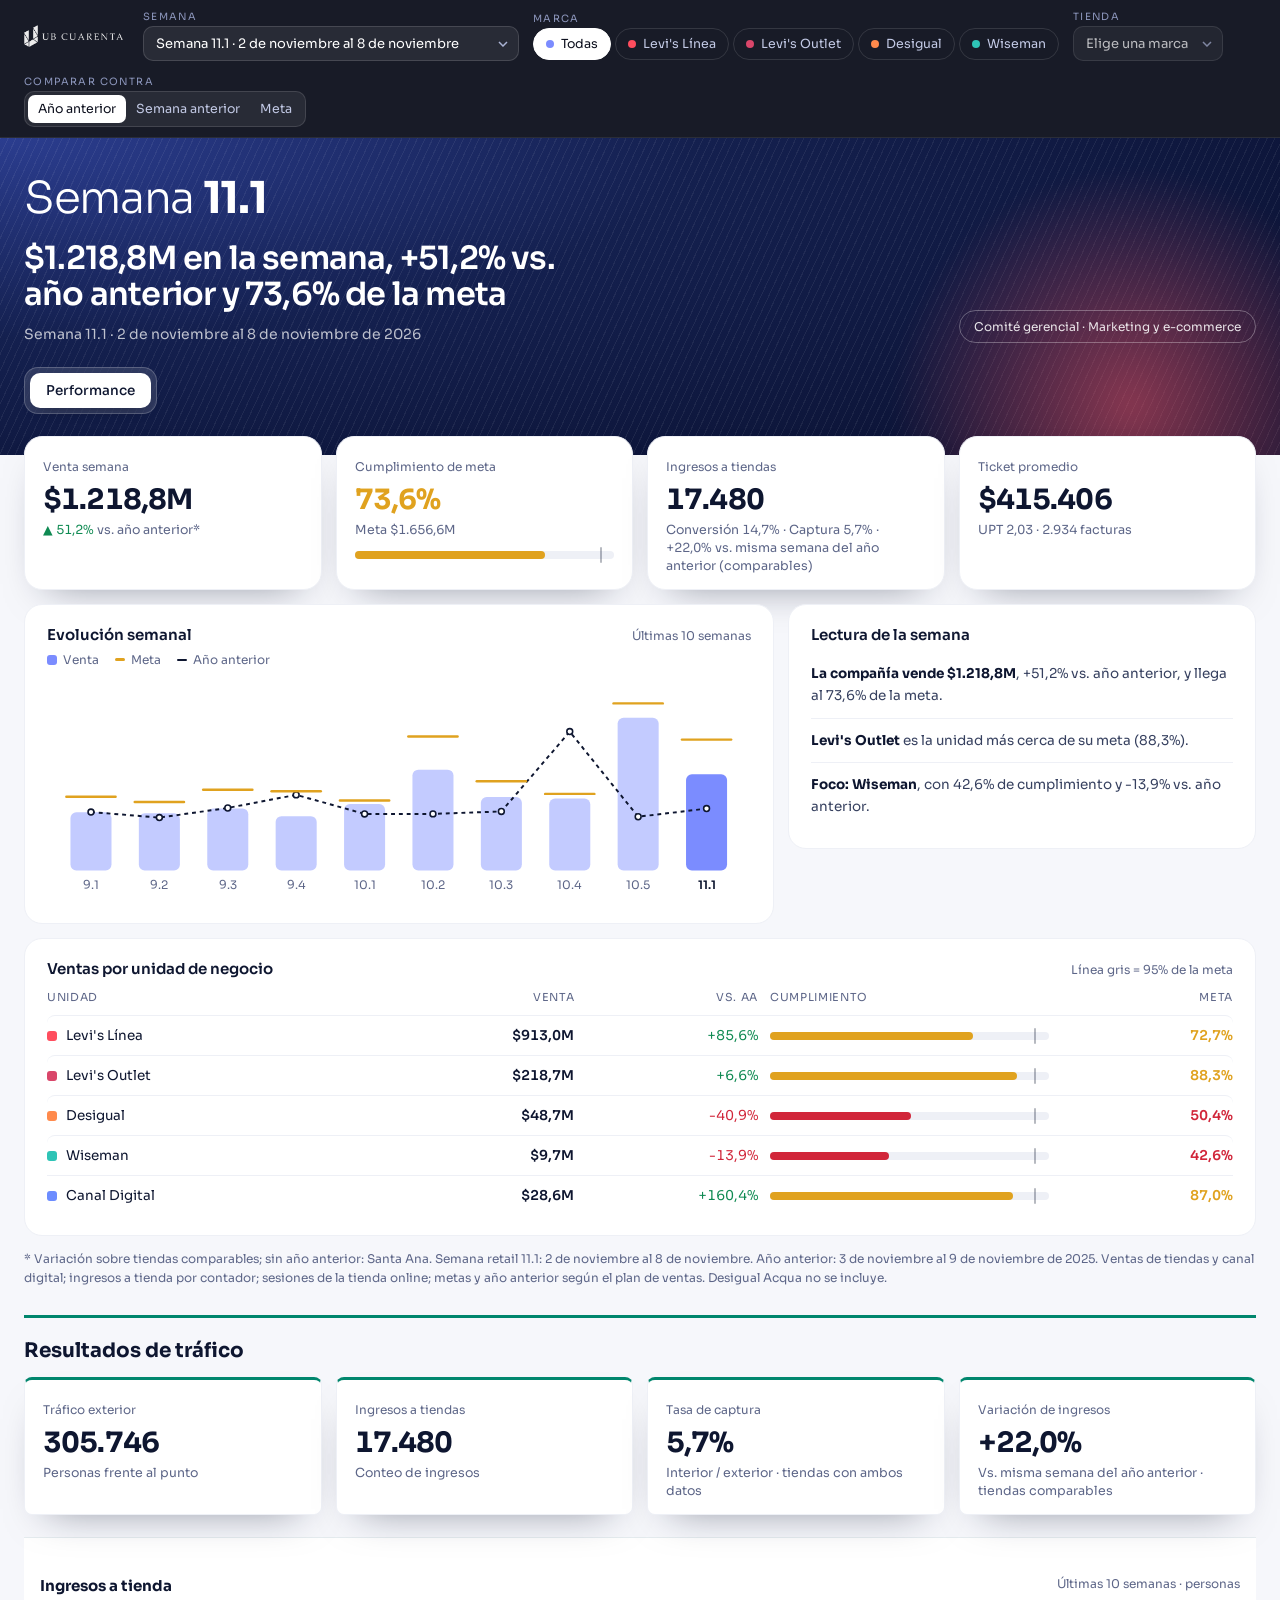
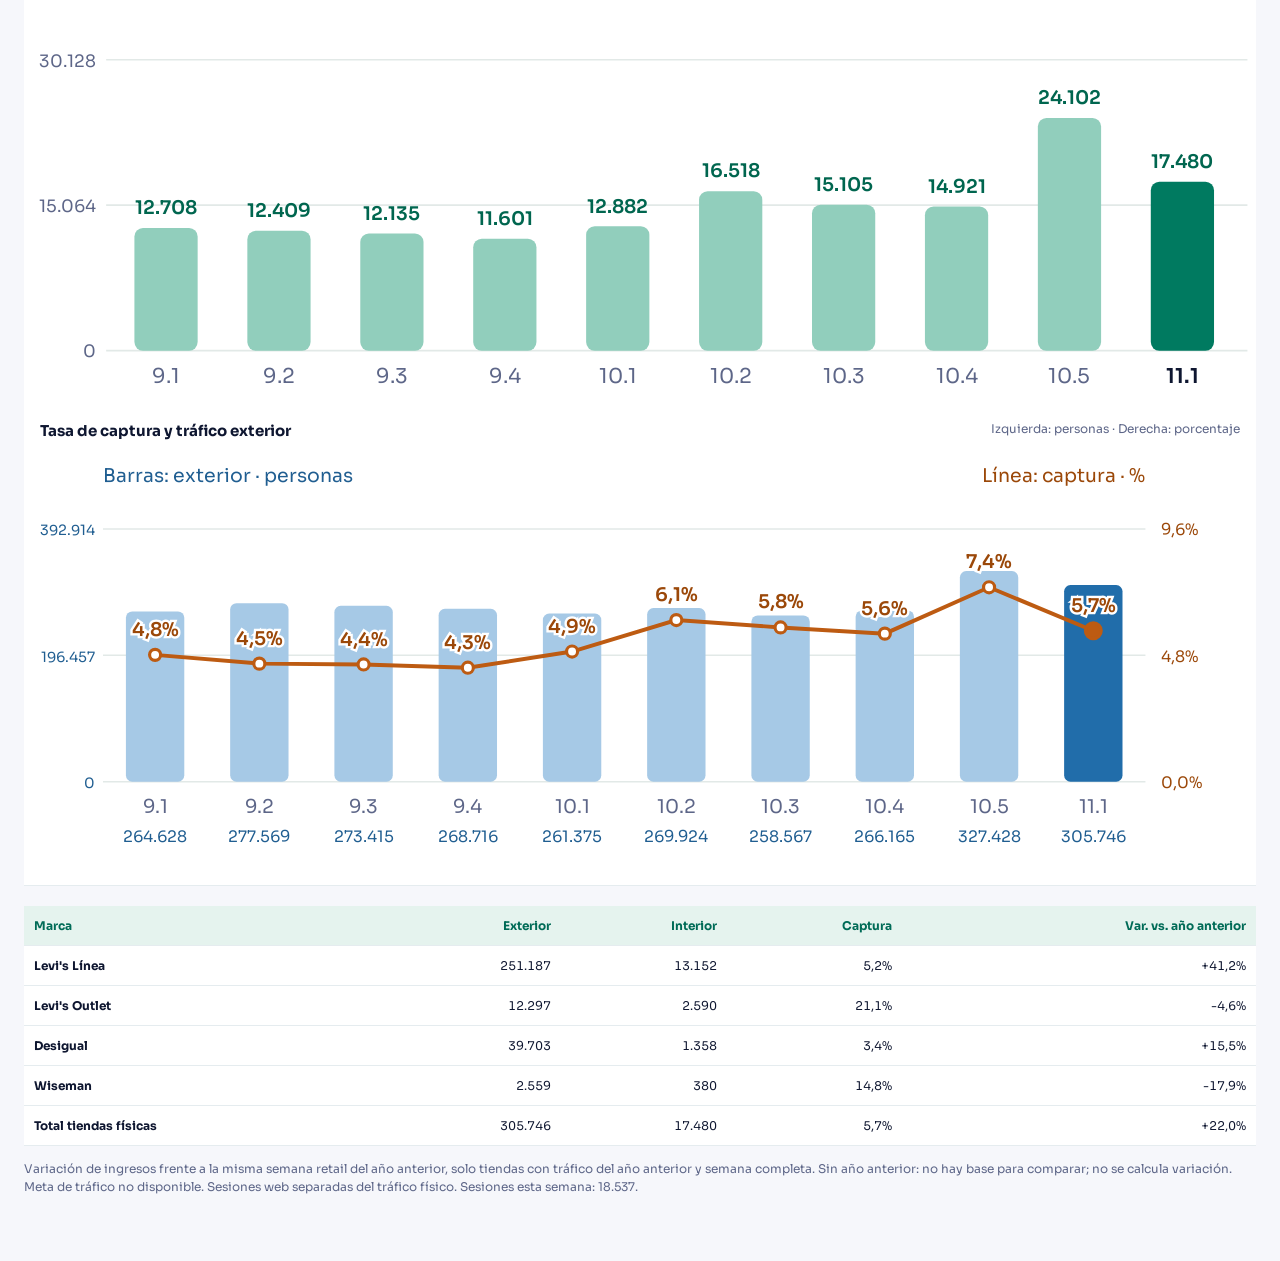
==== index.html @ c3fccd10 "Borrador 11.1: evidencias nuevas de Asana (Bonos en la misma compra, vitrinas, cenefas) y CRM Wisema" ====
<!doctype html>
<html lang="es">
<head>
<meta charset="utf-8">
<meta name="viewport" content="width=device-width, initial-scale=1">
<title>Informe Semanal (borrador)</title>
<link rel="preconnect" href="https://fonts.googleapis.com">
<link href="https://fonts.googleapis.com/css2?family=Sora:wght@300;400;500;600;700&display=swap" rel="stylesheet">
<style>
*{box-sizing:border-box;margin:0;padding:0}
:root{--ink:#0e1630;--muted:#5d6688;--line:#eef0f6;--bg:#f6f7fb;--card:#fff;--up:#0f8a52;--dn:#d1263a;
  --h1:#0b1233;--h2:#14204f;--h3:#2b3d8f;--acc:#ff5a6a;--c:#7b8cff}
body{font-family:Sora,system-ui,sans-serif;background:var(--bg);color:var(--ink);min-height:100vh}
.num{font-variant-numeric:tabular-nums}
.crm-execution{margin-top:24px;padding:18px 0;border-top:3px solid #2979d4;min-width:0}
.crm-execution h3{font-size:16px;display:flex;justify-content:space-between;gap:10px;flex-wrap:wrap}
.crm-execution h3 span,.crm-execution th small{font-size:11px;color:var(--muted);font-weight:400}
.crm-execution .traffic-table{min-width:920px}
.crm-execution th:first-child{min-width:220px;max-width:340px}
.crm-execution th small,.crm-name{display:block;white-space:normal;overflow-wrap:anywhere;margin-top:5px}
.crm-channel{font-size:11px;font-weight:600;display:inline-block;border-radius:4px;padding:3px 7px}
.crm-channel.email{background:#e7effb;color:#2159a1}.crm-channel.sms{background:#f9e8ed;color:#9b2855}.crm-channel.wa{background:#e0f3e9;color:#176d49}
.traffic-results{margin-top:28px;padding-top:20px;border-top:3px solid #00866d;min-width:0}
.traffic-results h2{font-size:20px;margin-bottom:14px}
.traffic-evolution{margin-top:22px;background:#fff;padding:16px 0;border-block:1px solid #e5ecef}
.traffic-evolution h3{display:flex;justify-content:space-between;gap:10px;flex-wrap:wrap;padding:0 16px}
.traffic-evolution h3 span{font-size:12px;font-weight:400;color:var(--muted)}
.traffic-chart-scroll{overflow-x:auto}
.traffic-chart-scroll svg{display:block;min-width:620px}
.traffic-chart-scroll h3{min-width:620px}
.traffic-results h3{font-size:15px;margin:22px 0 10px}
.traffic-results .k{border-radius:8px;border-top:3px solid #00866d}
.traffic-week{display:grid;grid-template-columns:110px minmax(0,1fr) 150px;gap:12px;align-items:center;font-size:12px;margin:14px 0}
.traffic-week>span{text-align:right}
.traffic-track{height:10px;background:#e5ecef;margin:4px 0}
.traffic-track i{display:block;height:100%}
.traffic-scroll{overflow-x:auto;margin-top:20px}
.traffic-table{width:100%;border-collapse:collapse;font-size:12px;background:white}
.traffic-table th,.traffic-table td{padding:12px 10px;text-align:right;border-bottom:1px solid #e5ecef}
.traffic-table th:first-child{text-align:left}
.traffic-table thead{color:#006b57;background:#e5f3ee}
@media(max-width:600px){.traffic-week{grid-template-columns:85px minmax(0,1fr);gap:8px}.traffic-week>span{grid-column:2}.traffic-table{min-width:530px}.traffic-results .k .v{font-size:23px}}
button,select{font:inherit;color:inherit}
button{cursor:pointer;border:0;background:none}

/* ---------- filtros ---------- */
.filters{position:sticky;top:0;z-index:30;background:rgba(10,13,26,.94);backdrop-filter:blur(14px);border-bottom:1px solid rgba(255,255,255,.08);color:#dfe4f5}
.filters .in{max-width:1280px;margin:0 auto;padding:10px 24px;display:flex;align-items:center;gap:14px;flex-wrap:wrap}
.filters .logo{height:22px;margin-right:6px}
.f{display:flex;flex-direction:column;gap:3px}
.f label{font-size:10px;letter-spacing:.14em;text-transform:uppercase;color:#8d97bd}
.sel{appearance:none;background:rgba(255,255,255,.07) url("data:image/svg+xml,%3Csvg xmlns='http://www.w3.org/2000/svg' width='10' height='6'%3E%3Cpath d='M1 1l4 4 4-4' stroke='%23aab3d4' fill='none' stroke-width='1.5'/%3E%3C/svg%3E") no-repeat right 10px center;border:1px solid rgba(255,255,255,.14);border-radius:10px;padding:8px 30px 8px 12px;font-size:13px;color:#fff;min-width:150px}
.sel option{color:#0e1630}
.chips{display:flex;gap:4px;flex-wrap:wrap}
.chips button{white-space:nowrap;flex:none;font-size:12.5px;padding:7px 12px;border-radius:999px;color:#c3cae6;border:1px solid rgba(255,255,255,.12);display:flex;gap:7px;align-items:center;transition:background .2s}
.chips button i{width:8px;height:8px;border-radius:50%;background:var(--bc)}
.chips button:hover{background:rgba(255,255,255,.07)}
.chips button.on{background:#fff;color:#0b0e1c;border-color:#fff}
.seg2{display:flex;background:rgba(255,255,255,.07);border:1px solid rgba(255,255,255,.12);border-radius:10px;padding:3px}
.seg2 button{font-size:12.5px;padding:6px 10px;border-radius:7px;color:#c3cae6;white-space:nowrap}
.seg2 button.on{background:#fff;color:#0b0e1c}
.spacer{flex:1}

/* ---------- portada ---------- */
.hero{position:relative;overflow:hidden;color:#fff;padding:38px 0 112px;background:radial-gradient(120% 140% at 0% 0%,var(--h3) 0%,var(--h2) 45%,var(--h1) 100%);transition:background .5s}
.hero::before{content:"";position:absolute;inset:0;opacity:.16;background-image:repeating-linear-gradient(115deg,rgba(255,255,255,.4) 0 1px,transparent 1px 7px)}
.hero::after{content:"";position:absolute;right:-120px;bottom:-220px;width:540px;height:540px;border-radius:50%;background:radial-gradient(circle,var(--acc),transparent 62%);opacity:.5;filter:blur(8px)}
.hero .in{position:relative;z-index:1;max-width:1280px;margin:0 auto;padding:0 24px;display:flex;justify-content:space-between;align-items:flex-end;gap:24px;flex-wrap:wrap}
.blogo{height:44px;display:block;margin-bottom:20px}
.bname{font-size:44px;font-weight:300;letter-spacing:-.03em;line-height:1;margin-bottom:20px}.bname b{font-weight:700}
.btag{letter-spacing:.3em;text-transform:uppercase;font-size:12px;opacity:.8;margin:-10px 0 18px}
.hero h1{font-size:32px;font-weight:600;letter-spacing:-.025em;line-height:1.14;max-width:760px;text-wrap:balance}
.hero .sub{color:rgba(255,255,255,.72);margin-top:12px;font-size:14px}
.stamp{font-size:12px;border:1px solid rgba(255,255,255,.3);padding:8px 14px;border-radius:999px;color:rgba(255,255,255,.88);white-space:nowrap}
.tabs{position:relative;z-index:3;max-width:1280px;margin:-88px auto 0;padding:0 24px}
.tabs .seg{display:inline-flex;gap:4px;padding:5px;border-radius:14px;background:rgba(255,255,255,.12);border:1px solid rgba(255,255,255,.2);backdrop-filter:blur(10px)}
.tabs button{color:rgba(255,255,255,.85);font-size:13.5px;font-weight:500;padding:9px 16px;border-radius:10px;transition:background .2s}
.tabs button:hover{background:rgba(255,255,255,.12)}
.tabs button.on{background:#fff;color:var(--ink);box-shadow:0 6px 16px -8px rgba(0,0,0,.4)}

main{position:relative;z-index:2;max-width:1280px;margin:22px auto 0;padding:0 24px 64px}
.kpis{display:grid;grid-template-columns:repeat(4,1fr);gap:14px}
.k{background:var(--card);border-radius:18px;padding:18px 18px 14px;box-shadow:0 18px 40px -24px rgba(14,22,48,.5);border:1px solid var(--line);transition:transform .25s,box-shadow .25s}
.k:hover{transform:translateY(-3px);box-shadow:0 26px 46px -24px rgba(14,22,48,.55)}
.k small{font-size:12px;color:var(--muted)}
.k .v{font-size:28px;font-weight:700;letter-spacing:-.03em;margin:6px 0 4px}
.k .s{font-size:12.5px;color:var(--muted);line-height:1.45}
.up{color:var(--up)}.dn{color:var(--dn)}
.grid{display:grid;grid-template-columns:1.6fr 1fr;gap:14px;margin-top:14px;align-items:start}
.grid.one{grid-template-columns:1fr}
.panel{background:var(--card);border-radius:18px;padding:20px 22px;border:1px solid var(--line)}
.panel h3{font-size:15px;font-weight:600;display:flex;justify-content:space-between;align-items:baseline;gap:10px;margin-bottom:8px}
.panel h3 span{font-size:12px;color:var(--muted);font-weight:400}
.row{display:grid;grid-template-columns:1.4fr 1fr .8fr 1.3fr .8fr;gap:12px;align-items:center;padding:11px 0;border-top:1px solid var(--line);font-size:13.5px}
.row.h{border-top:0;font-size:11px;color:var(--muted);text-transform:uppercase;letter-spacing:.06em;padding-top:4px}
.row.click{cursor:pointer;border-radius:8px;transition:background .15s}.row.click:hover{background:#f6f7fc}
.r{text-align:right}
.badge{white-space:nowrap;font-size:10.5px;font-weight:600;padding:2px 7px;border-radius:999px;background:#eef1ff;color:#3540a8;margin-left:6px}
.dot{display:inline-block;width:10px;height:10px;border-radius:3px;margin-right:9px;vertical-align:-1px}
.bar{height:8px;border-radius:99px;background:var(--line);position:relative}
.bar i{position:absolute;inset:0 auto 0 0;border-radius:99px;transition:width .8s cubic-bezier(.2,.8,.2,1)}
.bar::after{content:"";position:absolute;top:-4px;bottom:-4px;left:calc(95% - 1px);width:2px;background:var(--ink);opacity:.3;border-radius:2px}
.read p{font-size:13.5px;line-height:1.6;color:#36405f;padding:11px 0;border-top:1px solid var(--line)}
.read p:first-of-type{border-top:0}.read b{color:var(--ink)}
.legend{display:flex;gap:16px;font-size:12px;color:var(--muted);margin:2px 0 6px;flex-wrap:wrap}
.legend i{display:inline-block;width:10px;height:10px;border-radius:3px;margin-right:6px;vertical-align:-1px}
.empty{display:flex;gap:14px;align-items:center;background:var(--card);border:1px dashed #d6dbea;border-radius:18px;padding:22px;color:var(--muted);font-size:14px;line-height:1.5}
.empty b{color:var(--ink);display:block;margin-bottom:2px}
.pills{display:flex;flex-wrap:wrap;gap:8px;margin-top:6px}
.pill{font-size:12.5px;padding:7px 12px;border-radius:999px;background:#f1f3fa;font-weight:500}
.note{font-size:12px;color:var(--muted);margin-top:14px;line-height:1.55}
.sgrid{display:grid;grid-template-columns:repeat(auto-fill,minmax(360px,1fr));gap:14px;margin-top:14px;align-items:start}
.task{display:flex;justify-content:space-between;gap:12px;padding:10px 0;border-top:1px solid var(--line);font-size:13.5px;color:var(--ink);text-decoration:none}
details.td>.task{border-top:0}
.task:first-of-type{border-top:0}
details.td{border-top:1px solid var(--line)}details.td:first-of-type{border-top:0}
details.td>summary{list-style:none;cursor:pointer;border-top:0}details.td>summary::-webkit-details-marker{display:none}
details.td>summary .tn::after{content:"";display:inline-block;width:7px;height:7px;border-right:2px solid var(--muted);border-bottom:2px solid var(--muted);transform:rotate(45deg);margin:0 0 3px 9px;transition:transform .2s}
details.td[open]>summary .tn::after{transform:rotate(-135deg);margin-bottom:-1px}
details.td>summary:hover .tn{color:#3540a8}
details.td .gal{padding:2px 0 14px;grid-template-columns:repeat(auto-fill,minmax(96px,1fr));gap:8px}
details.td .ph img{aspect-ratio:1/1}details.td .ph span{font-size:11.5px;padding:6px 8px}details.td .ph.big img{aspect-ratio:auto}
details.td .ph{scroll-margin-top:150px}
.ph span:empty{display:none}
.badge.falta{background:#fdecee;color:#b4232f}
.cmp+.cmp{margin-top:4px;padding-top:10px;border-top:1px dashed var(--line)}
.cmph{display:flex;flex-wrap:wrap;gap:6px 8px;align-items:baseline;font-size:13px;margin:2px 0 8px}.cmph span{font-size:10.5px;text-transform:uppercase;letter-spacing:.06em;color:var(--muted)}.cmph small{color:var(--muted);font-size:12px}
.nofoto{font-size:12.5px;line-height:1.45;color:#8f1d27;background:#fdf4f5;border:1px dashed #efb8bf;border-radius:10px;padding:10px 12px;margin-bottom:12px}
.pend{margin-top:14px;border:1px solid #f6d3d7;background:linear-gradient(180deg,#fff7f8,#fff 60%)}
.pend .pl{display:grid;grid-template-columns:repeat(auto-fill,minmax(260px,1fr));gap:8px}
.pr{border:1px solid #f3dde0;background:#fff;border-radius:10px;padding:9px 11px;font-size:13px;line-height:1.35}.pr em{display:block;font-style:normal;color:#b4232f;font-weight:600;font-size:12.5px;margin-top:2px}.pr small{display:block;color:var(--muted);font-size:11.5px;margin-top:3px}
.ph{position:relative}.ph.vid::after{content:"Video";position:absolute;top:7px;left:7px;font-size:10.5px;font-weight:600;padding:3px 8px 3px 20px;border-radius:999px;background:rgba(10,12,22,.72);color:#fff;letter-spacing:.02em;background-image:linear-gradient(transparent,transparent);}
.ph.vid::before{content:"";position:absolute;top:12px;left:14px;z-index:1;border-left:7px solid #fff;border-top:4.5px solid transparent;border-bottom:4.5px solid transparent}
.ph.big{grid-column:1/-1;cursor:zoom-out}.ph.big img{aspect-ratio:auto;max-height:80vh;object-fit:contain;background:#11131c}
.tn{flex:1;line-height:1.4}.tm{font-size:12px;color:var(--muted);white-space:nowrap;text-align:right}
.ok{color:var(--up);font-weight:600}.open{color:#b7791f;font-weight:600}
.acts{display:grid;grid-template-columns:repeat(auto-fill,minmax(260px,1fr));gap:12px}
.act{background:#f7f8fc;border-radius:14px;padding:14px}.act b{font-size:14px}.act small{display:block;color:var(--muted);font-size:12px;margin:4px 0 6px}.act p{font-size:13px;color:#36405f;line-height:1.5}
.gal{display:grid;grid-template-columns:repeat(auto-fill,minmax(180px,1fr));gap:10px}
.ph{display:block;border-radius:12px;overflow:hidden;background:#eef0f6;text-decoration:none;color:var(--ink)}
.ph img{width:100%;aspect-ratio:4/5;object-fit:cover;display:block;background:#e6e9f2}
.ph span{display:block;font-size:12px;padding:8px 10px;line-height:1.35}
.ph.noimg img{display:none}.ph.noimg::before{content:"Foto no disponible";display:flex;align-items:center;justify-content:center;aspect-ratio:4/5;color:var(--muted);font-size:12.5px}
.rfm{display:grid;grid-template-columns:150px 1fr 70px 52px;gap:10px;align-items:center;padding:7px 0;font-size:13px}
.rfm span{white-space:nowrap;overflow:hidden;text-overflow:ellipsis}.rfm b{text-align:right}.rfm small{text-align:right;font-size:11.5px;color:var(--muted)}
.bar2{height:8px;background:var(--line);border-radius:99px;overflow:hidden}.bar2 i{display:block;height:100%;background:#7b8cff;border-radius:99px}
.sends{display:grid;grid-template-columns:repeat(auto-fill,minmax(300px,1fr));gap:12px}
.send{background:#f7f8fc;border-radius:14px;padding:14px;font-size:13px}.send b{display:block;font-size:14px;margin:8px 0 2px}.send>small{color:var(--muted)}
.mets{display:grid;grid-template-columns:repeat(4,1fr);gap:6px;margin-top:10px;font-weight:600}.mets small{display:block;font-weight:400;color:var(--muted);font-size:11px}
.foot{display:flex;justify-content:space-between;margin-top:10px;padding-top:8px;border-top:1px solid #e3e6f0;color:var(--muted)}.foot b{color:var(--ink);margin:0;display:inline}
.sin{margin-top:10px;color:#b7791f;font-weight:600}
button.ph{border:0;padding:0;cursor:zoom-in;text-align:left;font:inherit}
.evg+.evg{margin-top:16px;padding-top:14px;border-top:1px solid var(--line)}.evt{margin-bottom:10px;font-size:14px}.evt small{color:var(--muted);margin-left:8px;font-size:12px}
svg text{font-family:Sora,sans-serif}
.tip{position:fixed;pointer-events:none;background:#0e1630;color:#fff;font-size:12px;padding:7px 10px;border-radius:8px;opacity:0;transition:opacity .12s;z-index:50;white-space:nowrap}
.fade{animation:fade .35s ease}@keyframes fade{from{opacity:0;transform:translateY(6px)}to{opacity:1;transform:none}}
@media (max-width:980px){.sgrid{grid-template-columns:1fr}.rfm{grid-template-columns:110px 1fr 60px 44px}.mets{grid-template-columns:repeat(2,1fr)}.filters{position:static}.chips{flex-wrap:nowrap;overflow-x:auto;scrollbar-width:none}.f:has(.chips){flex:1 1 100%;min-width:0;order:-1}.kpis{grid-template-columns:1fr 1fr}.grid{grid-template-columns:1fr}.row{grid-template-columns:1.4fr 1fr .9fr .8fr}.row .hide{display:none}
  .hero h1{font-size:25px}.bname{font-size:34px}.tabs .seg{display:flex;overflow-x:auto;max-width:100%}.filters .logo{display:none}.sel{min-width:0;width:100%}.f{flex:1 1 140px}}
@media(max-width:420px){.kpis{grid-template-columns:repeat(2,minmax(0,1fr))}.kpis .k{min-width:0;padding:12px;overflow-wrap:anywhere}.kpis .k .v{font-size:22px;letter-spacing:0}}
@media print{.filters,.tabs{display:none}.hero{padding-bottom:40px}main{margin-top:10px}.k,.panel{box-shadow:none;break-inside:avoid}}
@media (prefers-reduced-motion:reduce){*{animation:none!important;transition:none!important}}

/* ===== Ejecución por pilares ===== */
.exhero{display:grid;grid-template-columns:1.3fr repeat(3,1fr);gap:12px}
.exk{background:var(--card);border:1px solid var(--line);border-radius:18px;padding:16px 18px;display:flex;flex-direction:column;gap:4px;text-decoration:none;color:var(--ink)}
.exk small{font-size:12px;color:var(--muted);display:flex;align-items:center;gap:6px}
.exk b{font-size:30px;font-weight:600;line-height:1.1}
.exk span{font-size:12px;color:var(--muted)}.exk em{color:var(--dn);font-style:normal;font-weight:600}
.exk.pil{border-top:4px solid var(--pc)}.exk.pil small{color:var(--pc);font-weight:600}
.exk.pil:hover{box-shadow:0 6px 18px rgba(14,22,48,.08)}
.pilar{margin-top:22px;scroll-margin-top:150px}
.pilar>header{display:flex;justify-content:space-between;align-items:flex-end;gap:12px;border-bottom:3px solid var(--pc);padding-bottom:10px;margin-bottom:14px}
.pilar h2{font-size:20px;font-weight:600;color:var(--pc);display:flex;align-items:center;gap:8px}
.pilar header p{font-size:12.5px;color:var(--muted);margin-top:4px;max-width:640px}
.pilar header>span{font-size:12px;color:var(--muted);white-space:nowrap}
.agrid{display:grid;grid-template-columns:repeat(auto-fill,minmax(250px,1fr));gap:14px;align-items:start}
.acard{background:var(--card);border:1px solid var(--line);border-radius:16px;overflow:hidden;display:block}
.acard summary{list-style:none;cursor:pointer;display:block}.acard summary::-webkit-details-marker{display:none}
.acard[open]{grid-column:1/-1}
.acard[open] summary{display:grid;grid-template-columns:minmax(200px,300px) 1fr;align-items:stretch}
.acov{position:relative;aspect-ratio:4/3;background:#eef0f6;display:flex;align-items:center;justify-content:center;color:var(--pc)}
.acov img{width:100%;height:100%;object-fit:cover;display:block}
.acov.none{background:color-mix(in srgb,var(--pc) 9%,#fff);aspect-ratio:auto;height:92px}
.acnt{position:absolute;right:10px;bottom:10px;background:rgba(14,22,48,.78);color:#fff;font-size:12px;font-weight:600;border-radius:20px;padding:3px 9px}
.abody{padding:12px 14px 14px;display:flex;flex-direction:column;gap:6px}
.atags{display:flex;flex-wrap:wrap;gap:6px}
.atag{font-size:10.5px;text-transform:uppercase;letter-spacing:.05em;color:var(--muted);background:#f1f3f8;border-radius:6px;padding:3px 7px;display:inline-flex;align-items:center;gap:4px}
.atit{font-size:14px;font-weight:600;line-height:1.35}
.acamp{font-size:12px;color:var(--muted)}
.ameta{display:flex;justify-content:space-between;gap:8px;flex-wrap:wrap;font-size:12px;color:var(--muted);align-items:center}
.est{font-weight:600;border-radius:20px;padding:2px 9px;font-size:11.5px}
.est.ok{background:#e3f4ea;color:#0f8a52}.est.done{background:#e8edfb;color:#2b3d8f}.est.open{background:#fdf3dc;color:#9a6a00}.est.falta{background:#fde7ea;color:#d1263a}
.ares{display:flex;flex-wrap:wrap;gap:4px 8px;align-items:baseline;font-size:11.5px;color:var(--muted);border-top:1px dashed var(--line);padding-top:8px;margin-top:2px}
.ares b{color:var(--ink);font-size:13px}
.aver{display:block;font-size:12px;font-weight:600;color:var(--pc);padding:0 14px 12px}
.acard[open] .aver{display:none}
.agal{padding:6px 14px 4px;border-top:1px solid var(--line)}
@media(max-width:760px){.exhero{grid-template-columns:1fr 1fr}.acard[open] summary{display:block}}
/* ===== CRM: 4 preguntas ===== */
.cqgrid{display:grid;grid-template-columns:repeat(4,1fr);gap:12px;margin-bottom:6px}
.cq{background:var(--card);border:1px solid var(--line);border-left:5px solid #c4c9d9;border-radius:16px;padding:16px 18px;display:flex;flex-direction:column;gap:4px}
.cq.bien{border-left-color:#0f8a52}.cq.mal{border-left-color:#d1263a}
.cq small{font-size:12.5px;font-weight:600;color:var(--ink)}
.cq b{font-size:28px;font-weight:600;line-height:1.15;margin-top:4px}
.cq span{font-size:12px;color:var(--muted)}.cq.bien span{color:#0f8a52}.cq.mal span{color:#d1263a}
.cq p{font-size:12.5px;line-height:1.5;color:var(--muted);margin-top:6px}
.crmmas{margin-top:18px}
.crmmas>summary{cursor:pointer;font-size:13px;font-weight:600;color:var(--h3);padding:12px 0;list-style:none}
.crmmas>summary::before{content:'＋ '}.crmmas[open]>summary::before{content:'－ '}
@media(max-width:900px){.cqgrid{grid-template-columns:1fr 1fr}}
@media(max-width:520px){.cqgrid,.exhero{grid-template-columns:1fr}}

.ares span{display:inline-flex;gap:4px;align-items:baseline}.ares i{font-style:normal}
.alist{background:var(--card);border:1px solid var(--line);border-radius:16px;padding:6px 16px;margin-top:14px}
.alist h4{font-size:11px;text-transform:uppercase;letter-spacing:.06em;color:var(--muted);font-weight:600;padding:10px 0 4px}
.arow{display:grid;grid-template-columns:130px 1fr auto auto;gap:12px;align-items:center;padding:10px 0;border-top:1px solid var(--line);font-size:13px}
.alist h4+.arow,.alist .arow:first-child{border-top:0}
.arow b{font-weight:500}.arow b small{color:var(--muted);font-weight:400}
.arow .atag{justify-self:start}.ard{color:var(--muted);font-size:12px;white-space:nowrap}
@media(max-width:760px){.arow{grid-template-columns:1fr auto}.arow .atag,.ard{display:none}}
/* carrusel */
.car{position:relative;overflow:hidden}
.car .cs{position:absolute;inset:0;margin:0;opacity:0;transition:opacity .35s}
.car .cs.on{opacity:1}
.car .cs img{width:100%;height:100%;object-fit:cover;display:block}
.car figcaption{position:absolute;left:0;right:0;bottom:0;padding:22px 12px 9px;background:linear-gradient(transparent,rgba(8,12,28,.78));color:#fff;font-size:12.5px;font-weight:600;display:flex;gap:6px;align-items:center}
.car figcaption em{font-style:normal;font-size:10.5px;background:rgba(255,255,255,.22);border-radius:4px;padding:1px 6px}
.cb{position:absolute;top:50%;transform:translateY(-50%);width:34px;height:34px;border-radius:50%;border:0;background:rgba(255,255,255,.92);color:#0e1630;font-size:22px;line-height:1;cursor:pointer;box-shadow:0 2px 8px rgba(0,0,0,.2);z-index:2}
.cb.prev{left:8px}.cb.next{right:8px}.cb:hover{background:#fff}
.cn{position:absolute;top:8px;right:10px;background:rgba(14,22,48,.72);color:#fff;font-size:11.5px;font-weight:600;border-radius:20px;padding:2px 9px;z-index:2}
.alist{margin-top:14px}
/* campañas */
.cgrid{display:grid;grid-template-columns:repeat(auto-fill,minmax(300px,1fr));gap:14px;align-items:start}
.ccard{background:var(--card);border:1px solid var(--line);border-left:4px solid var(--pc);border-radius:14px;padding:14px 16px}
.cch{display:flex;justify-content:space-between;gap:8px;align-items:flex-start;flex-wrap:wrap}
.cch>div{display:flex;flex-direction:column;gap:3px}
.cch b{font-size:14.5px;font-weight:600;line-height:1.3}.cch small{font-size:12px;color:var(--muted)}
.ctag{font-size:11px;font-weight:600;border-radius:20px;padding:2px 9px;background:color-mix(in srgb,var(--pc) 12%,#fff);color:var(--pc);white-space:nowrap}
.cdet{margin-top:10px;font-size:12.5px;line-height:1.5;color:#3a4366;display:flex;flex-direction:column;gap:4px}
.cdet b{color:var(--ink);font-weight:600}
.cdet.clamp{max-height:7.6em;overflow:hidden;-webkit-mask-image:linear-gradient(#000 60%,transparent)}
.cmore{border:0;background:none;color:var(--pc);font:inherit;font-size:12px;font-weight:600;cursor:pointer;padding:6px 0 0}
.psub{font-size:11px;text-transform:uppercase;letter-spacing:.06em;color:var(--muted);font-weight:600;margin:14px 0 8px}
.prox{background:color-mix(in srgb,#6b4fd8 4%,transparent);border-radius:18px;padding:16px 18px 18px;margin-top:28px}
.arow{grid-template-columns:130px 1fr auto}
</style>
</head>
<body>
<div class="filters"><div class="in">
  <img class="logo" id="ublogo" alt="UB Cuarenta">
  <div class="f"><label for="fSem">Semana</label><select class="sel" id="fSem"></select></div>
  <div class="f"><label>Marca</label><div class="chips" id="fMarca"></div></div>
  <div class="f"><label for="fTienda">Tienda</label><select class="sel" id="fTienda"></select></div>
  <div class="spacer"></div>
  <div class="f"><label>Comparar contra</label><div class="seg2" id="fComp"></div></div>
</div></div>
<header class="hero"><div class="in">
  <div><div id="bmark"></div><h1 id="title"></h1><div class="sub" id="sub"></div></div>
  <div class="stamp">Comité gerencial · Marketing y e-commerce</div>
</div></header>
<div class="tabs"><div class="seg" id="tabs"></div></div>
<main id="main"></main>
<div class="tip" id="tip"></div>
<script>
const PKG={"base": {"generado": "2026-11-09T09:57", "semanas": [{"id": "2026-8.1", "etiqueta": "8.1", "inicio": "2026-08-03", "fin": "2026-08-09", "ly_inicio": "2025-08-04", "ly_fin": "2025-08-10"}, {"id": "2026-8.2", "etiqueta": "8.2", "inicio": "2026-08-10", "fin": "2026-08-16", "ly_inicio": "2025-08-11", "ly_fin": "2025-08-17"}, {"id": "2026-8.3", "etiqueta": "8.3", "inicio": "2026-08-17", "fin": "2026-08-23", "ly_inicio": "2025-08-18", "ly_fin": "2025-08-24"}, {"id": "2026-8.4", "etiqueta": "8.4", "inicio": "2026-08-24", "fin": "2026-08-30", "ly_inicio": "2025-08-25", "ly_fin": "2025-08-31"}, {"id": "2026-9.1", "etiqueta": "9.1", "inicio": "2026-08-31", "fin": "2026-09-06", "ly_inicio": "2025-09-01", "ly_fin": "2025-09-07"}, {"id": "2026-9.2", "etiqueta": "9.2", "inicio": "2026-09-07", "fin": "2026-09-13", "ly_inicio": "2025-09-08", "ly_fin": "2025-09-14"}, {"id": "2026-9.3", "etiqueta": "9.3", "inicio": "2026-09-14", "fin": "2026-09-20", "ly_inicio": "2025-09-15", "ly_fin": "2025-09-21"}, {"id": "2026-9.4", "etiqueta": "9.4", "inicio": "2026-09-21", "fin": "2026-09-27", "ly_inicio": "2025-09-22", "ly_fin": "2025-09-28"}, {"id": "2026-10.1", "etiqueta": "10.1", "inicio": "2026-09-28", "fin": "2026-10-04", "ly_inicio": "2025-09-29", "ly_fin": "2025-10-05"}, {"id": "2026-10.2", "etiqueta": "10.2", "inicio": "2026-10-05", "fin": "2026-10-11", "ly_inicio": "2025-10-06", "ly_fin": "2025-10-12"}, {"id": "2026-10.3", "etiqueta": "10.3", "inicio": "2026-10-12", "fin": "2026-10-18", "ly_inicio": "2025-10-13", "ly_fin": "2025-10-19"}, {"id": "2026-10.4", "etiqueta": "10.4", "inicio": "2026-10-19", "fin": "2026-10-25", "ly_inicio": "2025-10-20", "ly_fin": "2025-10-26"}, {"id": "2026-10.5", "etiqueta": "10.5", "inicio": "2026-10-26", "fin": "2026-11-01", "ly_inicio": "2025-10-27", "ly_fin": "2025-11-02"}, {"id": "2026-11.1", "etiqueta": "11.1", "inicio": "2026-11-02", "fin": "2026-11-08", "ly_inicio": "2025-11-03", "ly_fin": "2025-11-09"}], "tiendas": [{"id": "lo-toberin", "nombre": "Toberín", "unidad": "levis-outlet", "contador": true}, {"id": "lo-bima", "nombre": "Bima", "unidad": "levis-outlet", "contador": true}, {"id": "lo-prov22a", "nombre": "Providencia 22A", "unidad": "levis-outlet", "contador": false}, {"id": "l-colina", "nombre": "Parque La Colina", "unidad": "levis", "contador": true}, {"id": "l-fontanar", "nombre": "Fontanar", "unidad": "levis", "contador": true}, {"id": "l-centromayor", "nombre": "Centro Mayor", "unidad": "levis", "contador": true}, {"id": "l-multiplaza", "nombre": "Multiplaza", "unidad": "levis", "contador": true}, {"id": "l-granestacion", "nombre": "Gran Estación", "unidad": "levis", "contador": true}, {"id": "l-vivatunja", "nombre": "Viva Tunja", "unidad": "levis", "contador": true}, {"id": "l-laestacion", "nombre": "La Estación Ibagué", "unidad": "levis", "contador": true}, {"id": "l-mallplaza", "nombre": "Mall Plaza", "unidad": "levis", "contador": true}, {"id": "l-acqua", "nombre": "Acqua Ibagué", "unidad": "levis", "contador": true}, {"id": "l-nuestrobogota", "nombre": "Nuestro Bogotá", "unidad": "levis", "contador": true}, {"id": "l-salitre", "nombre": "Salitre Plaza", "unidad": "levis", "contador": true}, {"id": "l-retiro", "nombre": "El Retiro", "unidad": "levis", "contador": true}, {"id": "l-prov16a", "nombre": "Providencia 16A", "unidad": "levis", "contador": false}, {"id": "l-roncador", "nombre": "Roncador", "unidad": "levis", "contador": false}, {"id": "l-santaana", "nombre": "Santa Ana", "unidad": "levis", "contador": false}, {"id": "l-unicentrotunja", "nombre": "Unicentro Tunja", "unidad": "levis", "contador": false}, {"id": "l-vergel", "nombre": "Vergel Ibagué", "unidad": "levis", "contador": false}, {"id": "d-bima", "nombre": "Bima", "unidad": "desigual", "contador": true}, {"id": "d-fontanar", "nombre": "Fontanar", "unidad": "desigual", "contador": true}, {"id": "d-santaana", "nombre": "Santa Ana", "unidad": "desigual", "contador": true}, {"id": "w-bima", "nombre": "Bima", "unidad": "wiseman", "contador": true}, {"id": "w-roncador", "nombre": "Roncador", "unidad": "wiseman", "contador": false}, {"id": "dg-online", "nombre": "Tienda online", "unidad": "digital", "contador": false}], "datos": [{"s": "2026-8.1", "t": "lo-toberin", "venta": 98522718, "fac": 338, "und": 571, "traf": 1766.0, "ext": 7304.0, "meta": 139900000, "ly": 100322151, "ses": null, "chk": null, "trafLy": 1751.0}, {"s": "2026-8.1", "t": "lo-bima", "venta": 21581640, "fac": 62, "und": 123, "traf": 706.0, "ext": 7354.0, "meta": 45900000, "ly": 37156097, "ses": null, "chk": null, "trafLy": 957.0}, {"s": "2026-8.1", "t": "lo-prov22a", "venta": 15220050, "fac": 47, "und": 78, "traf": null, "ext": null, "meta": 15900000, "ly": 11261800, "ses": null, "chk": null, "trafLy": null}, {"s": "2026-8.1", "t": "l-colina", "venta": 55711810, "fac": 126, "und": 196, "traf": 1283.0, "ext": 35685.0, "meta": 99900001, "ly": 58353590, "ses": null, "chk": null, "trafLy": 0.0}, {"s": "2026-8.1", "t": "l-fontanar", "venta": 46532980, "fac": 121, "und": 188, "traf": 967.0, "ext": 38541.0, "meta": 89900000, "ly": 63590891, "ses": null, "chk": null, "trafLy": 1177.0}, {"s": "2026-8.1", "t": "l-centromayor", "venta": 58563670, "fac": 134, "und": 228, "traf": 1137.0, "ext": 27575.0, "meta": 74900000, "ly": 48508520, "ses": null, "chk": null, "trafLy": 33.0}, {"s": "2026-8.1", "t": "l-multiplaza", "venta": 36723470, "fac": 85, "und": 146, "traf": 1072.0, "ext": 30968.0, "meta": 59900000, "ly": 49109600, "ses": null, "chk": null, "trafLy": 929.0}, {"s": "2026-8.1", "t": "l-granestacion", "venta": 62483508, "fac": 133, "und": 239, "traf": 1093.0, "ext": 17167.0, "meta": 64900000, "ly": 60777560, "ses": null, "chk": null, "trafLy": 1298.0}, {"s": "2026-8.1", "t": "l-vivatunja", "venta": 28194180, "fac": 80, "und": 117, "traf": 1095.0, "ext": 28416.0, "meta": 49900000, "ly": 42906240, "ses": null, "chk": null, "trafLy": 1454.0}, {"s": "2026-8.1", "t": "l-laestacion", "venta": 31508960, "fac": 82, "und": 153, "traf": 408.0, "ext": 5069.0, "meta": 39900000, "ly": 45731040, "ses": null, "chk": null, "trafLy": 536.0}, {"s": "2026-8.1", "t": "l-mallplaza", "venta": 29714300, "fac": 79, "und": 130, "traf": 874.0, "ext": 12401.0, "meta": 49900000, "ly": 56911760, "ses": null, "chk": null, "trafLy": 824.0}, {"s": "2026-8.1", "t": "l-acqua", "venta": 27057789, "fac": 70, "und": 130, "traf": 401.0, "ext": 6501.0, "meta": 39900000, "ly": 42007242, "ses": null, "chk": null, "trafLy": 0.0}, {"s": "2026-8.1", "t": "l-nuestrobogota", "venta": 21633050, "fac": 58, "und": 91, "traf": 558.0, "ext": 13711.0, "meta": 29900000, "ly": 22409001, "ses": null, "chk": null, "trafLy": 615.0}, {"s": "2026-8.1", "t": "l-salitre", "venta": 13370657, "fac": 42, "und": 56, "traf": 495.0, "ext": 11105.0, "meta": 29900000, "ly": 43414025, "ses": null, "chk": null, "trafLy": 647.0}, {"s": "2026-8.1", "t": "l-retiro", "venta": 10714560, "fac": 28, "und": 39, "traf": 264.0, "ext": 3401.0, "meta": 20900000, "ly": 14375344, "ses": null, "chk": null, "trafLy": null}, {"s": "2026-8.1", "t": "l-prov16a", "venta": 23457860, "fac": 48, "und": 98, "traf": null, "ext": null, "meta": 39900000, "ly": 32644610, "ses": null, "chk": null, "trafLy": null}, {"s": "2026-8.1", "t": "l-roncador", "venta": 14362750, "fac": 32, "und": 67, "traf": null, "ext": null, "meta": 24900000, "ly": 21906590, "ses": null, "chk": null, "trafLy": null}, {"s": "2026-8.1", "t": "d-bima", "venta": 23917847, "fac": 41, "und": 95, "traf": 602.0, "ext": 3325.0, "meta": 27900000, "ly": 21587425, "ses": null, "chk": null, "trafLy": 641.0}, {"s": "2026-8.1", "t": "d-fontanar", "venta": 27085100, "fac": 63, "und": 99, "traf": 630.0, "ext": 29061.0, "meta": 39900000, "ly": 29477905, "ses": null, "chk": null, "trafLy": 0.0}, {"s": "2026-8.1", "t": "d-santaana", "venta": 25553605, "fac": 56, "und": 91, "traf": 506.0, "ext": 16544.0, "meta": 27900000, "ly": 19922145, "ses": null, "chk": null, "trafLy": 0.0}, {"s": "2026-8.1", "t": "w-bima", "venta": 7607800, "fac": 14, "und": 36, "traf": 599.0, "ext": 2948.0, "meta": 11900000, "ly": 6403850, "ses": null, "chk": null, "trafLy": 688.0}, {"s": "2026-8.1", "t": "w-roncador", "venta": 2358767, "fac": 5, "und": 9, "traf": null, "ext": null, "meta": 5900000, "ly": 3390671, "ses": null, "chk": null, "trafLy": null}, {"s": "2026-8.1", "t": "dg-online", "venta": 5336570, "fac": 24, "und": 29, "ext": null, "meta": 19900000, "ly": 14068807, "ses": 13771.0, "chk": 38, "traf": null, "trafLy": null}, {"s": "2026-8.2", "t": "lo-toberin", "venta": 103172494, "fac": 320, "und": 591, "traf": 1677.0, "ext": 7801.0, "meta": 98910000, "ly": 74742310, "ses": null, "chk": null, "trafLy": 1465.0}, {"s": "2026-8.2", "t": "lo-bima", "venta": 24837602, "fac": 79, "und": 148, "traf": 557.0, "ext": 5063.0, "meta": 34899999, "ly": 23390158, "ses": null, "chk": null, "trafLy": 762.0}, {"s": "2026-8.2", "t": "lo-prov22a", "venta": 5103310, "fac": 20, "und": 31, "traf": null, "ext": null, "meta": 12900000, "ly": 4932890, "ses": null, "chk": null, "trafLy": null}, {"s": "2026-8.2", "t": "l-colina", "venta": 55339250, "fac": 114, "und": 237, "traf": 1069.0, "ext": 30955.0, "meta": 69900000, "ly": 31805915, "ses": null, "chk": null, "trafLy": 0.0}, {"s": "2026-8.2", "t": "l-fontanar", "venta": 43724140, "fac": 94, "und": 179, "traf": 704.0, "ext": 39726.0, "meta": 74900000, "ly": 40371060, "ses": null, "chk": null, "trafLy": 926.0}, {"s": "2026-8.2", "t": "l-centromayor", "venta": 44544790, "fac": 107, "und": 222, "traf": 923.0, "ext": 23995.0, "meta": 59900000, "ly": 31137410, "ses": null, "chk": null, "trafLy": 0.0}, {"s": "2026-8.2", "t": "l-multiplaza", "venta": 24755290, "fac": 59, "und": 97, "traf": 597.0, "ext": 34951.0, "meta": 44900000, "ly": 31718970, "ses": null, "chk": null, "trafLy": 659.0}, {"s": "2026-8.2", "t": "l-granestacion", "venta": 39779250, "fac": 86, "und": 177, "traf": 795.0, "ext": 19855.0, "meta": 53910000, "ly": 34845200, "ses": null, "chk": null, "trafLy": 976.0}, {"s": "2026-8.2", "t": "l-vivatunja", "venta": 23476490, "fac": 54, "und": 114, "traf": 959.0, "ext": 26706.0, "meta": 35900000, "ly": 19139710, "ses": null, "chk": null, "trafLy": 1035.0}, {"s": "2026-8.2", "t": "l-laestacion", "venta": 27851600, "fac": 73, "und": 152, "traf": 457.0, "ext": 4782.0, "meta": 24900000, "ly": 15364550, "ses": null, "chk": null, "trafLy": 413.0}, {"s": "2026-8.2", "t": "l-mallplaza", "venta": 21453980, "fac": 57, "und": 91, "traf": 778.0, "ext": 12003.0, "meta": 44900000, "ly": 30539520, "ses": null, "chk": null, "trafLy": 754.0}, {"s": "2026-8.2", "t": "l-acqua", "venta": 35093070, "fac": 76, "und": 214, "traf": 535.0, "ext": 7993.0, "meta": 25415000, "ly": 20485740, "ses": null, "chk": null, "trafLy": 0.0}, {"s": "2026-8.2", "t": "l-nuestrobogota", "venta": 21352990, "fac": 54, "und": 104, "traf": 451.0, "ext": 14065.0, "meta": 23900000, "ly": 10439011, "ses": null, "chk": null, "trafLy": 407.0}, {"s": "2026-8.2", "t": "l-salitre", "venta": 18534485, "fac": 51, "und": 86, "traf": 436.0, "ext": 12565.0, "meta": 32899999, "ly": 30516660, "ses": null, "chk": null, "trafLy": 523.0}, {"s": "2026-8.2", "t": "l-retiro", "venta": 13506940, "fac": 27, "und": 55, "traf": 245.0, "ext": 3535.0, "meta": 22410000, "ly": 25570519, "ses": null, "chk": null, "trafLy": 0.0}, {"s": "2026-8.2", "t": "l-prov16a", "venta": 27488230, "fac": 49, "und": 130, "traf": null, "ext": null, "meta": 32282500, "ly": 32677485, "ses": null, "chk": null, "trafLy": null}, {"s": "2026-8.2", "t": "l-roncador", "venta": 19719880, "fac": 37, "und": 112, "traf": null, "ext": null, "meta": 13782500, "ly": 9004235, "ses": null, "chk": null, "trafLy": null}, {"s": "2026-8.2", "t": "d-bima", "venta": 12084130, "fac": 30, "und": 54, "traf": 416.0, "ext": 3518.0, "meta": 24900000, "ly": 17706570, "ses": null, "chk": null, "trafLy": 505.0}, {"s": "2026-8.2", "t": "d-fontanar", "venta": 29085012, "fac": 57, "und": 113, "traf": 545.0, "ext": 28210.0, "meta": 32900000, "ly": 20405340, "ses": null, "chk": null, "trafLy": 0.0}, {"s": "2026-8.2", "t": "d-santaana", "venta": 20736790, "fac": 61, "und": 79, "traf": 606.0, "ext": 16749.0, "meta": 25900000, "ly": 12425605, "ses": null, "chk": null, "trafLy": 0.0}, {"s": "2026-8.2", "t": "w-bima", "venta": 9803531, "fac": 18, "und": 38, "traf": 552.0, "ext": 3040.0, "meta": 12900000, "ly": 7460132, "ses": null, "chk": null, "trafLy": 752.0}, {"s": "2026-8.2", "t": "w-roncador", "venta": 1050712, "fac": 1, "und": 7, "traf": null, "ext": null, "meta": 5457500, "ly": 775235, "ses": null, "chk": null, "trafLy": null}, {"s": "2026-8.2", "t": "dg-online", "venta": 21478678, "fac": 70, "und": 108, "ext": null, "meta": 15900000, "ly": 11671570, "ses": 12098.0, "chk": 49, "traf": null, "trafLy": null}, {"s": "2026-8.3", "t": "lo-toberin", "venta": 101121040, "fac": 309, "und": 548, "traf": 1782.0, "ext": 8636.0, "meta": 129900001, "ly": 78523250, "ses": null, "chk": null, "trafLy": 1532.0}, {"s": "2026-8.3", "t": "lo-bima", "venta": 23787000, "fac": 68, "und": 130, "traf": 616.0, "ext": 4712.0, "meta": 26910000, "ly": 24747570, "ses": null, "chk": null, "trafLy": 751.0}, {"s": "2026-8.3", "t": "lo-prov22a", "venta": 5848980, "fac": 22, "und": 35, "traf": null, "ext": null, "meta": 10899999, "ly": 6779695, "ses": null, "chk": null, "trafLy": null}, {"s": "2026-8.3", "t": "l-colina", "venta": 62832523, "fac": 144, "und": 241, "traf": 1231.0, "ext": 32958.0, "meta": 64900000, "ly": 47647660, "ses": null, "chk": null, "trafLy": 0.0}, {"s": "2026-8.3", "t": "l-fontanar", "venta": 47160234, "fac": 116, "und": 177, "traf": 933.0, "ext": 41476.0, "meta": 64900000, "ly": 47398850, "ses": null, "chk": null, "trafLy": 1004.0}, {"s": "2026-8.3", "t": "l-centromayor", "venta": 39796943, "fac": 98, "und": 154, "traf": 1048.0, "ext": 20955.0, "meta": 54899999, "ly": 27098620, "ses": null, "chk": null, "trafLy": 0.0}, {"s": "2026-8.3", "t": "l-multiplaza", "venta": 30041536, "fac": 67, "und": 107, "traf": 752.0, "ext": 41835.0, "meta": 39900000, "ly": 30213310, "ses": null, "chk": null, "trafLy": 813.0}, {"s": "2026-8.3", "t": "l-granestacion", "venta": 43368785, "fac": 94, "und": 161, "traf": 876.0, "ext": 21842.0, "meta": 52899999, "ly": 42050440, "ses": null, "chk": null, "trafLy": 917.0}, {"s": "2026-8.3", "t": "l-vivatunja", "venta": 30364357, "fac": 75, "und": 120, "traf": 961.0, "ext": 21945.0, "meta": 29900000, "ly": 20185701, "ses": null, "chk": null, "trafLy": 921.0}, {"s": "2026-8.3", "t": "l-laestacion", "venta": 15328183, "fac": 45, "und": 70, "traf": 298.0, "ext": 4814.0, "meta": 27900000, "ly": 16491000, "ses": null, "chk": null, "trafLy": 347.0}, {"s": "2026-8.3", "t": "l-mallplaza", "venta": 25632627, "fac": 62, "und": 96, "traf": 928.0, "ext": 12286.0, "meta": 39900000, "ly": 39945130, "ses": null, "chk": null, "trafLy": 858.0}, {"s": "2026-8.3", "t": "l-acqua", "venta": 28641995, "fac": 75, "und": 129, "traf": 431.0, "ext": 7247.0, "meta": 34900001, "ly": 29185660, "ses": null, "chk": null, "trafLy": 0.0}, {"s": "2026-8.3", "t": "l-nuestrobogota", "venta": 14799887, "fac": 34, "und": 58, "traf": 406.0, "ext": 14597.0, "meta": 19900001, "ly": 14420350, "ses": null, "chk": null, "trafLy": null}, {"s": "2026-8.3", "t": "l-salitre", "venta": 20062221, "fac": 52, "und": 84, "traf": 488.0, "ext": 12840.0, "meta": 24900000, "ly": 19365025, "ses": null, "chk": null, "trafLy": 467.0}, {"s": "2026-8.3", "t": "l-retiro", "venta": 11604549, "fac": 23, "und": 44, "traf": 243.0, "ext": 3494.0, "meta": 20900001, "ly": 13441704, "ses": null, "chk": null, "trafLy": 0.0}, {"s": "2026-8.3", "t": "l-prov16a", "venta": 29134666, "fac": 55, "und": 116, "traf": null, "ext": null, "meta": 32282500, "ly": 29650210, "ses": null, "chk": null, "trafLy": null}, {"s": "2026-8.3", "t": "l-roncador", "venta": 16578128, "fac": 38, "und": 67, "traf": null, "ext": null, "meta": 18407499, "ly": 15766805, "ses": null, "chk": null, "trafLy": null}, {"s": "2026-8.3", "t": "d-bima", "venta": 16806701, "fac": 24, "und": 63, "traf": 550.0, "ext": 2998.0, "meta": 19900000, "ly": 11216560, "ses": null, "chk": null, "trafLy": 537.0}, {"s": "2026-8.3", "t": "d-fontanar", "venta": 21162077, "fac": 45, "und": 64, "traf": 551.0, "ext": 32730.0, "meta": 29900000, "ly": 21604475, "ses": null, "chk": null, "trafLy": 0.0}, {"s": "2026-8.3", "t": "d-santaana", "venta": 17663980, "fac": 45, "und": 61, "traf": 491.0, "ext": 17237.0, "meta": 24900000, "ly": 17457280, "ses": null, "chk": null, "trafLy": 0.0}, {"s": "2026-8.3", "t": "w-bima", "venta": 6541018, "fac": 12, "und": 30, "traf": 484.0, "ext": 2940.0, "meta": 12899999, "ly": 9719981, "ses": null, "chk": null, "trafLy": 691.0}, {"s": "2026-8.3", "t": "w-roncador", "venta": 1355630, "fac": 4, "und": 6, "traf": null, "ext": null, "meta": 4899999, "ly": 4619398, "ses": null, "chk": null, "trafLy": null}, {"s": "2026-8.3", "t": "dg-online", "venta": 20565365, "fac": 79, "und": 119, "ext": null, "meta": 19900000, "ly": 14215050, "ses": 19111.0, "chk": 84, "traf": null, "trafLy": null}, {"s": "2026-8.4", "t": "lo-toberin", "venta": 110301905, "fac": 365, "und": 607, "traf": 1826.0, "ext": 8377.0, "meta": 113905000, "ly": 80030951, "ses": null, "chk": null, "trafLy": 1698.0}, {"s": "2026-8.4", "t": "lo-bima", "venta": 30589090, "fac": 88, "und": 180, "traf": 574.0, "ext": 7448.0, "meta": 30515000, "ly": 26288447, "ses": null, "chk": null, "trafLy": 737.0}, {"s": "2026-8.4", "t": "lo-prov22a", "venta": 7350900, "fac": 23, "und": 38, "traf": null, "ext": null, "meta": 19900000, "ly": 18861495, "ses": null, "chk": null, "trafLy": null}, {"s": "2026-8.4", "t": "l-colina", "venta": 71633478, "fac": 146, "und": 275, "traf": 1169.0, "ext": 32129.0, "meta": 76410000, "ly": 67420150, "ses": null, "chk": null, "trafLy": 0.0}, {"s": "2026-8.4", "t": "l-fontanar", "venta": 48793813, "fac": 116, "und": 191, "traf": 596.0, "ext": 27450.0, "meta": 74900000, "ly": 54939770, "ses": null, "chk": null, "trafLy": 1094.0}, {"s": "2026-8.4", "t": "l-centromayor", "venta": 47914070, "fac": 128, "und": 197, "traf": 1034.0, "ext": 22186.0, "meta": 64900000, "ly": 53220900, "ses": null, "chk": null, "trafLy": 0.0}, {"s": "2026-8.4", "t": "l-multiplaza", "venta": 40477895, "fac": 97, "und": 155, "traf": 758.0, "ext": 39081.0, "meta": 54900000, "ly": 51373465, "ses": null, "chk": null, "trafLy": 978.0}, {"s": "2026-8.4", "t": "l-granestacion", "venta": 48138084, "fac": 117, "und": 185, "traf": 912.0, "ext": 21591.0, "meta": 59900000, "ly": 49420580, "ses": null, "chk": null, "trafLy": 1168.0}, {"s": "2026-8.4", "t": "l-vivatunja", "venta": 30185268, "fac": 87, "und": 128, "traf": 1031.0, "ext": 26500.0, "meta": 39900000, "ly": 27300080, "ses": null, "chk": null, "trafLy": 1417.0}, {"s": "2026-8.4", "t": "l-laestacion", "venta": 28452225, "fac": 77, "und": 130, "traf": 446.0, "ext": 4866.0, "meta": 34900000, "ly": 26211130, "ses": null, "chk": null, "trafLy": 515.0}, {"s": "2026-8.4", "t": "l-mallplaza", "venta": 36688286, "fac": 87, "und": 138, "traf": 974.0, "ext": 12497.0, "meta": 59900000, "ly": 52414231, "ses": null, "chk": null, "trafLy": 1132.0}, {"s": "2026-8.4", "t": "l-acqua", "venta": 24231496, "fac": 61, "und": 120, "traf": 286.0, "ext": 6139.0, "meta": 44900001, "ly": 46161330, "ses": null, "chk": null, "trafLy": null}, {"s": "2026-8.4", "t": "l-nuestrobogota", "venta": 17940507, "fac": 36, "und": 66, "traf": 395.0, "ext": 13703.0, "meta": 27900000, "ly": 21627711, "ses": null, "chk": null, "trafLy": 0.0}, {"s": "2026-8.4", "t": "l-salitre", "venta": 22468732, "fac": 60, "und": 95, "traf": 509.0, "ext": 14117.0, "meta": 44900000, "ly": 37854105, "ses": null, "chk": null, "trafLy": 658.0}, {"s": "2026-8.4", "t": "l-retiro", "venta": 11667049, "fac": 29, "und": 45, "traf": 257.0, "ext": 5072.0, "meta": 25900000, "ly": 22904367, "ses": null, "chk": null, "trafLy": 0.0}, {"s": "2026-8.4", "t": "l-prov16a", "venta": 27985421, "fac": 58, "und": 115, "traf": null, "ext": null, "meta": 44900000, "ly": 47122925, "ses": null, "chk": null, "trafLy": null}, {"s": "2026-8.4", "t": "l-roncador", "venta": 10383363, "fac": 22, "und": 42, "traf": null, "ext": null, "meta": 25900000, "ly": 22303405, "ses": null, "chk": null, "trafLy": null}, {"s": "2026-8.4", "t": "d-bima", "venta": 12401885, "fac": 28, "und": 41, "traf": 492.0, "ext": 3172.0, "meta": 24900000, "ly": 19019155, "ses": null, "chk": null, "trafLy": 632.0}, {"s": "2026-8.4", "t": "d-fontanar", "venta": 21799723, "fac": 41, "und": 65, "traf": 338.0, "ext": 30382.0, "meta": 29900000, "ly": 24929864, "ses": null, "chk": null, "trafLy": 0.0}, {"s": "2026-8.4", "t": "d-santaana", "venta": 16661855, "fac": 26, "und": 48, "traf": 342.0, "ext": 17543.0, "meta": 25900000, "ly": 17056030, "ses": null, "chk": null, "trafLy": 0.0}, {"s": "2026-8.4", "t": "w-bima", "venta": 14091989, "fac": 32, "und": 61, "traf": 683.0, "ext": 4301.0, "meta": 12900000, "ly": 10472750, "ses": null, "chk": null, "trafLy": 765.0}, {"s": "2026-8.4", "t": "w-roncador", "venta": 2173451, "fac": 8, "und": 11, "traf": null, "ext": null, "meta": 5900000, "ly": 5066765, "ses": null, "chk": null, "trafLy": null}, {"s": "2026-8.4", "t": "dg-online", "venta": 22053359, "fac": 65, "und": 124, "ext": null, "meta": 24900000, "ly": 19078690, "ses": 11805.0, "chk": 71, "traf": null, "trafLy": null}, {"s": "2026-9.1", "t": "lo-toberin", "venta": 126594260, "fac": 401, "und": 682, "traf": 1858.0, "ext": 8944.0, "meta": 107910000, "ly": 86223667, "ses": null, "chk": null, "trafLy": 1550.0}, {"s": "2026-9.1", "t": "lo-bima", "venta": 28433841, "fac": 93, "und": 171, "traf": 583.0, "ext": 5818.0, "meta": 39900000, "ly": 31006860, "ses": null, "chk": null, "trafLy": 728.0}, {"s": "2026-9.1", "t": "lo-prov22a", "venta": 7855140, "fac": 29, "und": 41, "traf": null, "ext": null, "meta": 12900000, "ly": 8647919, "ses": null, "chk": null, "trafLy": null}, {"s": "2026-9.1", "t": "l-colina", "venta": 70793442, "fac": 153, "und": 265, "traf": 1109.0, "ext": 27890.0, "meta": 79900000, "ly": 45729383, "ses": null, "chk": null, "trafLy": 0.0}, {"s": "2026-9.1", "t": "l-fontanar", "venta": 59588099, "fac": 132, "und": 214, "traf": 415.0, "ext": 11931.0, "meta": 69900000, "ly": 40687468, "ses": null, "chk": null, "trafLy": 1141.0}, {"s": "2026-9.1", "t": "l-centromayor", "venta": 71936443, "fac": 192, "und": 290, "traf": 1179.0, "ext": 19333.0, "meta": 64900000, "ly": 51533240, "ses": null, "chk": null, "trafLy": 0.0}, {"s": "2026-9.1", "t": "l-multiplaza", "venta": 39770325, "fac": 90, "und": 145, "traf": 850.0, "ext": 35060.0, "meta": 54900000, "ly": 44600156, "ses": null, "chk": null, "trafLy": 895.0}, {"s": "2026-9.1", "t": "l-granestacion", "venta": 48174782, "fac": 103, "und": 185, "traf": 906.0, "ext": 23167.0, "meta": 64900000, "ly": 51762821, "ses": null, "chk": null, "trafLy": 1082.0}, {"s": "2026-9.1", "t": "l-vivatunja", "venta": 37346425, "fac": 81, "und": 139, "traf": 1092.0, "ext": 27477.0, "meta": 44900000, "ly": 38241447, "ses": null, "chk": null, "trafLy": 1349.0}, {"s": "2026-9.1", "t": "l-laestacion", "venta": 20292776, "fac": 51, "und": 88, "traf": 417.0, "ext": 5507.0, "meta": 39900000, "ly": 33987737, "ses": null, "chk": null, "trafLy": 362.0}, {"s": "2026-9.1", "t": "l-mallplaza", "venta": 36637195, "fac": 90, "und": 144, "traf": 967.0, "ext": 12149.0, "meta": 54900000, "ly": 46877446, "ses": null, "chk": null, "trafLy": 945.0}, {"s": "2026-9.1", "t": "l-acqua", "venta": 22605791, "fac": 55, "und": 96, "traf": 446.0, "ext": 7618.0, "meta": 39900000, "ly": 35477240, "ses": null, "chk": null, "trafLy": 772.0}, {"s": "2026-9.1", "t": "l-nuestrobogota", "venta": 10951048, "fac": 30, "und": 45, "traf": 374.0, "ext": 13478.0, "meta": 26900000, "ly": 21257449, "ses": null, "chk": null, "trafLy": 0.0}, {"s": "2026-9.1", "t": "l-salitre", "venta": 23665456, "fac": 65, "und": 100, "traf": 507.0, "ext": 16787.0, "meta": 24900000, "ly": 18185318, "ses": null, "chk": null, "trafLy": 473.0}, {"s": "2026-9.1", "t": "l-retiro", "venta": 9366789, "fac": 23, "und": 29, "traf": 259.0, "ext": 3662.0, "meta": 25900000, "ly": 23425022, "ses": null, "chk": null, "trafLy": 0.0}, {"s": "2026-9.1", "t": "l-prov16a", "venta": 25624066, "fac": 54, "und": 104, "traf": null, "ext": null, "meta": 36907500, "ly": 37710504, "ses": null, "chk": null, "trafLy": null}, {"s": "2026-9.1", "t": "l-roncador", "venta": 11860363, "fac": 28, "und": 47, "traf": null, "ext": null, "meta": 13782500, "ly": 10994961, "ses": null, "chk": null, "trafLy": null}, {"s": "2026-9.1", "t": "d-bima", "venta": 15887335, "fac": 21, "und": 47, "traf": 478.0, "ext": 3228.0, "meta": 21900000, "ly": 16604490, "ses": null, "chk": null, "trafLy": 261.0}, {"s": "2026-9.1", "t": "d-fontanar", "venta": 26958377, "fac": 47, "und": 83, "traf": 367.0, "ext": 22214.0, "meta": 41310000, "ly": 42660220, "ses": null, "chk": null, "trafLy": 613.0}, {"s": "2026-9.1", "t": "d-santaana", "venta": 17218145, "fac": 40, "und": 56, "traf": 329.0, "ext": 17304.0, "meta": 29900000, "ly": 24194755, "ses": null, "chk": null, "trafLy": 0.0}, {"s": "2026-9.1", "t": "w-bima", "venta": 4288013, "fac": 11, "und": 19, "traf": 572.0, "ext": 3061.0, "meta": 11900001, "ly": 8692938, "ses": null, "chk": null, "trafLy": 724.0}, {"s": "2026-9.1", "t": "w-roncador", "venta": 3516906, "fac": 7, "und": 14, "traf": null, "ext": null, "meta": 5457500, "ly": 5138051, "ses": null, "chk": null, "trafLy": null}, {"s": "2026-9.1", "t": "dg-online", "venta": 17734425, "fac": 69, "und": 102, "ext": null, "meta": 19900000, "ly": 15458920, "ses": 9238.0, "chk": 63, "traf": null, "trafLy": null}, {"s": "2026-9.2", "t": "lo-toberin", "venta": 117977610, "fac": 401, "und": 662, "traf": 1873.0, "ext": 9274.0, "meta": 129900000, "ly": 93848480, "ses": null, "chk": null, "trafLy": 1621.0}, {"s": "2026-9.2", "t": "lo-bima", "venta": 34210580, "fac": 93, "und": 190, "traf": 562.0, "ext": 9836.0, "meta": 38165000, "ly": 38059140, "ses": null, "chk": null, "trafLy": 920.0}, {"s": "2026-9.2", "t": "lo-prov22a", "venta": 13549980, "fac": 33, "und": 77, "traf": null, "ext": null, "meta": 11932500, "ly": 9954213, "ses": null, "chk": null, "trafLy": null}, {"s": "2026-9.2", "t": "l-colina", "venta": 59179203, "fac": 118, "und": 212, "traf": 956.0, "ext": 30409.0, "meta": 64515000, "ly": 50315960, "ses": null, "chk": null, "trafLy": 0.0}, {"s": "2026-9.2", "t": "l-fontanar", "venta": 60054917, "fac": 132, "und": 216, "traf": 393.0, "ext": 12304.0, "meta": 64900000, "ly": 32681342, "ses": null, "chk": null, "trafLy": 883.0}, {"s": "2026-9.2", "t": "l-centromayor", "venta": 58151111, "fac": 139, "und": 234, "traf": 1089.0, "ext": 21592.0, "meta": 69900000, "ly": 48451324, "ses": null, "chk": null, "trafLy": 0.0}, {"s": "2026-9.2", "t": "l-multiplaza", "venta": 31617334, "fac": 77, "und": 111, "traf": 777.0, "ext": 37011.0, "meta": 44900000, "ly": 32775618, "ses": null, "chk": null, "trafLy": 413.0}, {"s": "2026-9.2", "t": "l-granestacion", "venta": 60814984, "fac": 125, "und": 240, "traf": 871.0, "ext": 23971.0, "meta": 58410000, "ly": 51844740, "ses": null, "chk": null, "trafLy": 1130.0}, {"s": "2026-9.2", "t": "l-vivatunja", "venta": 27896809, "fac": 80, "und": 115, "traf": 1062.0, "ext": 22699.0, "meta": 30900000, "ly": 22232935, "ses": null, "chk": null, "trafLy": 874.0}, {"s": "2026-9.2", "t": "l-laestacion", "venta": 25985648, "fac": 66, "und": 109, "traf": 335.0, "ext": 6040.0, "meta": 29900000, "ly": 22145352, "ses": null, "chk": null, "trafLy": 0.0}, {"s": "2026-9.2", "t": "l-mallplaza", "venta": 41258108, "fac": 94, "und": 157, "traf": 1021.0, "ext": 13106.0, "meta": 49900000, "ly": 42992041, "ses": null, "chk": null, "trafLy": 1012.0}, {"s": "2026-9.2", "t": "l-acqua", "venta": 22822727, "fac": 67, "und": 99, "traf": 375.0, "ext": 7739.0, "meta": 29900000, "ly": 24691209, "ses": null, "chk": null, "trafLy": 1233.0}, {"s": "2026-9.2", "t": "l-nuestrobogota", "venta": 21011849, "fac": 51, "und": 83, "traf": 420.0, "ext": 10587.0, "meta": 22900000, "ly": 17126271, "ses": null, "chk": null, "trafLy": 0.0}, {"s": "2026-9.2", "t": "l-salitre", "venta": 19278584, "fac": 60, "und": 82, "traf": 485.0, "ext": 15904.0, "meta": 24900000, "ly": 19466718, "ses": null, "chk": null, "trafLy": 443.0}, {"s": "2026-9.2", "t": "l-retiro", "venta": 11301279, "fac": 28, "und": 41, "traf": 238.0, "ext": 3469.0, "meta": 16900000, "ly": 12964616, "ses": null, "chk": null, "trafLy": 0.0}, {"s": "2026-9.2", "t": "l-prov16a", "venta": 21911853, "fac": 42, "und": 84, "traf": null, "ext": null, "meta": 33207500, "ly": 32791836, "ses": null, "chk": null, "trafLy": null}, {"s": "2026-9.2", "t": "l-roncador", "venta": 8479394, "fac": 24, "und": 33, "traf": null, "ext": null, "meta": 18900000, "ly": 14536383, "ses": null, "chk": null, "trafLy": null}, {"s": "2026-9.2", "t": "d-bima", "venta": 13735580, "fac": 28, "und": 52, "traf": 594.0, "ext": 8127.0, "meta": 27900000, "ly": 23483170, "ses": null, "chk": null, "trafLy": 265.0}, {"s": "2026-9.2", "t": "d-fontanar", "venta": 29936097, "fac": 50, "und": 92, "traf": 386.0, "ext": 25602.0, "meta": 33915000, "ly": 33046510, "ses": null, "chk": null, "trafLy": 619.0}, {"s": "2026-9.2", "t": "d-santaana", "venta": 13497200, "fac": 26, "und": 38, "traf": 290.0, "ext": 16441.0, "meta": 25900000, "ly": 18826450, "ses": null, "chk": null, "trafLy": 0.0}, {"s": "2026-9.2", "t": "w-bima", "venta": 8685032, "fac": 19, "und": 45, "traf": 682.0, "ext": 3458.0, "meta": 9899999, "ly": 5640480, "ses": null, "chk": null, "trafLy": 635.0}, {"s": "2026-9.2", "t": "w-roncador", "venta": 2128786, "fac": 6, "und": 11, "traf": null, "ext": null, "meta": 5900000, "ly": 4993609, "ses": null, "chk": null, "trafLy": null}, {"s": "2026-9.2", "t": "dg-online", "venta": 18713170, "fac": 81, "und": 125, "ext": null, "meta": 21900000, "ly": 16058050, "ses": 10455.0, "chk": 77, "traf": null, "trafLy": null}, {"s": "2026-9.3", "t": "lo-toberin", "venta": 115964811, "fac": 392, "und": 651, "traf": 2006.0, "ext": 8819.0, "meta": 123405000, "ly": 91993691, "ses": null, "chk": null, "trafLy": 1626.0}, {"s": "2026-9.3", "t": "lo-bima", "venta": 36421020, "fac": 103, "und": 208, "traf": 710.0, "ext": 5401.0, "meta": 40410000, "ly": 34088680, "ses": null, "chk": null, "trafLy": 1000.0}, {"s": "2026-9.3", "t": "lo-prov22a", "venta": 16079760, "fac": 49, "und": 84, "traf": null, "ext": null, "meta": 17900000, "ly": 14359932, "ses": null, "chk": null, "trafLy": null}, {"s": "2026-9.3", "t": "l-colina", "venta": 55997098, "fac": 121, "und": 201, "traf": 918.0, "ext": 33324.0, "meta": 84915000, "ly": 46853612, "ses": null, "chk": null, "trafLy": 0.0}, {"s": "2026-9.3", "t": "l-fontanar", "venta": 51397310, "fac": 111, "und": 198, "traf": 419.0, "ext": 10851.0, "meta": 76415000, "ly": 45826630, "ses": null, "chk": null, "trafLy": 1133.0}, {"s": "2026-9.3", "t": "l-centromayor", "venta": 73760977, "fac": 176, "und": 284, "traf": 928.0, "ext": 14992.0, "meta": 76415000, "ly": 68474546, "ses": null, "chk": null, "trafLy": 0.0}, {"s": "2026-9.3", "t": "l-multiplaza", "venta": 39661731, "fac": 92, "und": 136, "traf": 779.0, "ext": 40758.0, "meta": 48369250, "ly": 36070338, "ses": null, "chk": null, "trafLy": 0.0}, {"s": "2026-9.3", "t": "l-granestacion", "venta": 58984350, "fac": 120, "und": 235, "traf": 832.0, "ext": 23512.0, "meta": 63418500, "ly": 62339055, "ses": null, "chk": null, "trafLy": 1125.0}, {"s": "2026-9.3", "t": "l-vivatunja", "venta": 49591650, "fac": 131, "und": 218, "traf": 1220.0, "ext": 23545.0, "meta": 42655000, "ly": 27458113, "ses": null, "chk": null, "trafLy": 716.0}, {"s": "2026-9.3", "t": "l-laestacion", "venta": 32062198, "fac": 104, "und": 162, "traf": 521.0, "ext": 6000.0, "meta": 44900000, "ly": 43211000, "ses": null, "chk": null, "trafLy": 195.0}, {"s": "2026-9.3", "t": "l-mallplaza", "venta": 32285261, "fac": 79, "und": 119, "traf": 615.0, "ext": 8869.0, "meta": 59415000, "ly": 54572580, "ses": null, "chk": null, "trafLy": 1200.0}, {"s": "2026-9.3", "t": "l-acqua", "venta": 34781650, "fac": 111, "und": 171, "traf": 514.0, "ext": 7098.0, "meta": 44900000, "ly": 32996141, "ses": null, "chk": null, "trafLy": 989.0}, {"s": "2026-9.3", "t": "l-nuestrobogota", "venta": 20943370, "fac": 55, "und": 90, "traf": 452.0, "ext": 13022.0, "meta": 35900000, "ly": 25629614, "ses": null, "chk": null, "trafLy": 0.0}, {"s": "2026-9.3", "t": "l-salitre", "venta": 19069510, "fac": 52, "und": 72, "traf": 444.0, "ext": 16544.0, "meta": 33915000, "ly": 29270417, "ses": null, "chk": null, "trafLy": 513.0}, {"s": "2026-9.3", "t": "l-retiro", "venta": 14077495, "fac": 32, "und": 53, "traf": 238.0, "ext": 3638.0, "meta": 23715000, "ly": 20690922, "ses": null, "chk": null, "trafLy": 0.0}, {"s": "2026-9.3", "t": "l-prov16a", "venta": 29086060, "fac": 50, "und": 114, "traf": null, "ext": null, "meta": 34132500, "ly": 28344485, "ses": null, "chk": null, "trafLy": null}, {"s": "2026-9.3", "t": "l-roncador", "venta": 16957150, "fac": 40, "und": 76, "traf": null, "ext": null, "meta": 25900000, "ly": 23709636, "ses": null, "chk": null, "trafLy": null}, {"s": "2026-9.3", "t": "d-bima", "venta": 7934045, "fac": 28, "und": 37, "traf": 175.0, "ext": 692.0, "meta": 29900000, "ly": 24260490, "ses": null, "chk": null, "trafLy": 207.0}, {"s": "2026-9.3", "t": "d-fontanar", "venta": 22116945, "fac": 46, "und": 70, "traf": 505.0, "ext": 36452.0, "meta": 39900000, "ly": 28398075, "ses": null, "chk": null, "trafLy": 612.0}, {"s": "2026-9.3", "t": "d-santaana", "venta": 19545560, "fac": 31, "und": 58, "traf": 282.0, "ext": 16677.0, "meta": 23310000, "ly": 20496745, "ses": null, "chk": null, "trafLy": 0.0}, {"s": "2026-9.3", "t": "w-bima", "venta": 9352921, "fac": 17, "und": 40, "traf": 577.0, "ext": 3221.0, "meta": 11900000, "ly": 6892909, "ses": null, "chk": null, "trafLy": 742.0}, {"s": "2026-9.3", "t": "w-roncador", "venta": 4457070, "fac": 12, "und": 22, "traf": null, "ext": null, "meta": 9900000, "ly": 7040420, "ses": null, "chk": null, "trafLy": null}, {"s": "2026-9.3", "t": "dg-online", "venta": 24630960, "fac": 100, "und": 161, "ext": null, "meta": 29900000, "ly": 17532229, "ses": 12027.0, "chk": 105, "traf": null, "trafLy": null}, {"s": "2026-9.4", "t": "lo-toberin", "venta": 142263591, "fac": 407, "und": 885, "traf": 1916.0, "ext": 8645.0, "meta": 118915000, "ly": 120933911, "ses": null, "chk": null, "trafLy": 1790.0}, {"s": "2026-9.4", "t": "lo-bima", "venta": 29395445, "fac": 97, "und": 188, "traf": 602.0, "ext": 5258.0, "meta": 42900000, "ly": 32055600, "ses": null, "chk": null, "trafLy": 869.0}, {"s": "2026-9.4", "t": "lo-prov22a", "venta": 12386100, "fac": 38, "und": 65, "traf": null, "ext": null, "meta": 17900000, "ly": 18939990, "ses": null, "chk": null, "trafLy": null}, {"s": "2026-9.4", "t": "l-colina", "venta": 56196037, "fac": 125, "und": 204, "traf": 941.0, "ext": 32952.0, "meta": 79900000, "ly": 67777599, "ses": null, "chk": null, "trafLy": 0.0}, {"s": "2026-9.4", "t": "l-fontanar", "venta": 52797900, "fac": 112, "und": 201, "traf": 437.0, "ext": 9896.0, "meta": 79900000, "ly": 66364166, "ses": null, "chk": null, "trafLy": 1071.0}, {"s": "2026-9.4", "t": "l-centromayor", "venta": 49600113, "fac": 111, "und": 184, "traf": 936.0, "ext": 19264.0, "meta": 79900000, "ly": 69164428, "ses": null, "chk": null, "trafLy": 0.0}, {"s": "2026-9.4", "t": "l-multiplaza", "venta": 34120087, "fac": 83, "und": 129, "traf": 742.0, "ext": 36934.0, "meta": 59900000, "ly": 62030768, "ses": null, "chk": null, "trafLy": 0.0}, {"s": "2026-9.4", "t": "l-granestacion", "venta": 43006068, "fac": 98, "und": 162, "traf": 876.0, "ext": 28353.0, "meta": 69900000, "ly": 61569973, "ses": null, "chk": null, "trafLy": 1366.0}, {"s": "2026-9.4", "t": "l-vivatunja", "venta": 35204143, "fac": 90, "und": 140, "traf": 933.0, "ext": 25783.0, "meta": 39900000, "ly": 37214543, "ses": null, "chk": null, "trafLy": 0.0}, {"s": "2026-9.4", "t": "l-laestacion", "venta": 19486307, "fac": 52, "und": 85, "traf": 349.0, "ext": 5683.0, "meta": 34900000, "ly": 38360782, "ses": null, "chk": null, "trafLy": 0.0}, {"s": "2026-9.4", "t": "l-mallplaza", "venta": 29588526, "fac": 76, "und": 109, "traf": 853.0, "ext": 12692.0, "meta": 59900000, "ly": 63588653, "ses": null, "chk": null, "trafLy": 1311.0}, {"s": "2026-9.4", "t": "l-acqua", "venta": 22482165, "fac": 72, "und": 107, "traf": 480.0, "ext": 9471.0, "meta": 44900000, "ly": 50018133, "ses": null, "chk": null, "trafLy": 1045.0}, {"s": "2026-9.4", "t": "l-nuestrobogota", "venta": 18897117, "fac": 44, "und": 79, "traf": 361.0, "ext": 15888.0, "meta": 29900000, "ly": 32203846, "ses": null, "chk": null, "trafLy": 0.0}, {"s": "2026-9.4", "t": "l-salitre", "venta": 22509931, "fac": 59, "und": 90, "traf": 448.0, "ext": 15626.0, "meta": 29900000, "ly": 32600442, "ses": null, "chk": null, "trafLy": 641.0}, {"s": "2026-9.4", "t": "l-retiro", "venta": 11050599, "fac": 26, "und": 38, "traf": 231.0, "ext": 3241.0, "meta": 19900000, "ly": 19465102, "ses": null, "chk": null, "trafLy": 0.0}, {"s": "2026-9.4", "t": "l-prov16a", "venta": 22495262, "fac": 42, "und": 86, "traf": null, "ext": null, "meta": 34132500, "ly": 36421504, "ses": null, "chk": null, "trafLy": null}, {"s": "2026-9.4", "t": "l-roncador", "venta": 8800829, "fac": 22, "und": 39, "traf": null, "ext": null, "meta": 19900000, "ly": 24280080, "ses": null, "chk": null, "trafLy": null}, {"s": "2026-9.4", "t": "d-bima", "venta": 9996076, "fac": 30, "und": 41, "traf": 531.0, "ext": 4553.0, "meta": 29900000, "ly": 36049240, "ses": null, "chk": null, "trafLy": 265.0}, {"s": "2026-9.4", "t": "d-fontanar", "venta": 24052363, "fac": 44, "und": 70, "traf": 296.0, "ext": 22177.0, "meta": 44900000, "ly": 38415560, "ses": null, "chk": null, "trafLy": 655.0}, {"s": "2026-9.4", "t": "d-santaana", "venta": 18533834, "fac": 31, "und": 55, "traf": 171.0, "ext": 9328.0, "meta": 26100000, "ly": 20713790, "ses": null, "chk": null, "trafLy": 0.0}, {"s": "2026-9.4", "t": "w-bima", "venta": 2225641, "fac": 6, "und": 10, "traf": 498.0, "ext": 2972.0, "meta": 11900000, "ly": 7454780, "ses": null, "chk": null, "trafLy": 801.0}, {"s": "2026-9.4", "t": "w-roncador", "venta": 2160154, "fac": 9, "und": 13, "traf": null, "ext": null, "meta": 7900000, "ly": 6802794, "ses": null, "chk": null, "trafLy": null}, {"s": "2026-9.4", "t": "dg-online", "venta": 19671985, "fac": 81, "und": 122, "ext": null, "meta": 19900000, "ly": 13879963, "ses": 13752.0, "chk": 79, "traf": null, "trafLy": null}, {"s": "2026-10.1", "t": "lo-toberin", "venta": 154301615, "fac": 471, "und": 1005, "traf": 2163.0, "ext": 7912.0, "meta": 125910000, "ly": 104204612, "ses": null, "chk": null, "trafLy": 1738.0}, {"s": "2026-10.1", "t": "lo-bima", "venta": 56298480, "fac": 147, "und": 386, "traf": 614.0, "ext": 6220.0, "meta": 35991001, "ly": 36561211, "ses": null, "chk": null, "trafLy": 879.0}, {"s": "2026-10.1", "t": "lo-prov22a", "venta": 12272170, "fac": 29, "und": 65, "traf": null, "ext": null, "meta": 13782500, "ly": 12408182, "ses": null, "chk": null, "trafLy": null}, {"s": "2026-10.1", "t": "l-colina", "venta": 68296426, "fac": 150, "und": 278, "traf": 1113.0, "ext": 34464.0, "meta": 69900000, "ly": 38860214, "ses": null, "chk": null, "trafLy": 0.0}, {"s": "2026-10.1", "t": "l-fontanar", "venta": 58816553, "fac": 126, "und": 214, "traf": 469.0, "ext": 11072.0, "meta": 74900000, "ly": 53827685, "ses": null, "chk": null, "trafLy": 1160.0}, {"s": "2026-10.1", "t": "l-centromayor", "venta": 70985410, "fac": 153, "und": 276, "traf": 1175.0, "ext": 18425.0, "meta": 53910000, "ly": 44964468, "ses": null, "chk": null, "trafLy": 0.0}, {"s": "2026-10.1", "t": "l-multiplaza", "venta": 43599569, "fac": 100, "und": 159, "traf": 945.0, "ext": 45136.0, "meta": 49900000, "ly": 42275811, "ses": null, "chk": null, "trafLy": 0.0}, {"s": "2026-10.1", "t": "l-granestacion", "venta": 54641323, "fac": 118, "und": 201, "traf": 918.0, "ext": 27325.0, "meta": 49900000, "ly": 38578897, "ses": null, "chk": null, "trafLy": 1073.0}, {"s": "2026-10.1", "t": "l-vivatunja", "venta": 35240662, "fac": 92, "und": 139, "traf": 1033.0, "ext": 22130.0, "meta": 37900000, "ly": 26477525, "ses": null, "chk": null, "trafLy": 0.0}, {"s": "2026-10.1", "t": "l-laestacion", "venta": 22838875, "fac": 70, "und": 92, "traf": 373.0, "ext": 6017.0, "meta": 34900000, "ly": 27105116, "ses": null, "chk": null, "trafLy": 0.0}, {"s": "2026-10.1", "t": "l-mallplaza", "venta": 43049784, "fac": 93, "und": 162, "traf": 1061.0, "ext": 13649.0, "meta": 49900000, "ly": 43102277, "ses": null, "chk": null, "trafLy": 984.0}, {"s": "2026-10.1", "t": "l-acqua", "venta": 23298045, "fac": 57, "und": 102, "traf": 396.0, "ext": 6722.0, "meta": 44900000, "ly": 40472626, "ses": null, "chk": null, "trafLy": 817.0}, {"s": "2026-10.1", "t": "l-nuestrobogota", "venta": 19931106, "fac": 46, "und": 79, "traf": 510.0, "ext": 15010.0, "meta": 24900000, "ly": 17753517, "ses": null, "chk": null, "trafLy": 0.0}, {"s": "2026-10.1", "t": "l-salitre", "venta": 18154223, "fac": 50, "und": 71, "traf": 477.0, "ext": 15481.0, "meta": 25900000, "ly": 21072609, "ses": null, "chk": null, "trafLy": 493.0}, {"s": "2026-10.1", "t": "l-retiro", "venta": 8688274, "fac": 24, "und": 33, "traf": 211.0, "ext": 3088.0, "meta": 19900000, "ly": 16294397, "ses": null, "chk": null, "trafLy": 0.0}, {"s": "2026-10.1", "t": "l-prov16a", "venta": 32975941, "fac": 63, "und": 130, "traf": null, "ext": null, "meta": 27657500, "ly": 25807892, "ses": null, "chk": null, "trafLy": null}, {"s": "2026-10.1", "t": "l-roncador", "venta": 14754368, "fac": 30, "und": 64, "traf": null, "ext": null, "meta": 12857500, "ly": 9447776, "ses": null, "chk": null, "trafLy": null}, {"s": "2026-10.1", "t": "d-bima", "venta": 14917300, "fac": 29, "und": 52, "traf": 500.0, "ext": 4584.0, "meta": 24900000, "ly": 21573730, "ses": null, "chk": null, "trafLy": 411.0}, {"s": "2026-10.1", "t": "d-fontanar", "venta": 35373905, "fac": 60, "und": 88, "traf": 72.0, "ext": 4179.0, "meta": 42655000, "ly": 39677860, "ses": null, "chk": null, "trafLy": 687.0}, {"s": "2026-10.1", "t": "d-santaana", "venta": 22555315, "fac": 38, "und": 55, "traf": 373.0, "ext": 16716.0, "meta": 26910000, "ly": 24033255, "ses": null, "chk": null, "trafLy": 0.0}, {"s": "2026-10.1", "t": "w-bima", "venta": 8193280, "fac": 14, "und": 31, "traf": 479.0, "ext": 3245.0, "meta": 9899999, "ly": 5708030, "ses": null, "chk": null, "trafLy": 730.0}, {"s": "2026-10.1", "t": "w-roncador", "venta": 1005053, "fac": 3, "und": 6, "traf": null, "ext": null, "meta": 4900000, "ly": 3338318, "ses": null, "chk": null, "trafLy": null}, {"s": "2026-10.1", "t": "dg-online", "venta": 19355540, "fac": 91, "und": 113, "ext": null, "meta": 21900000, "ly": 21378884, "ses": 11731.0, "chk": 97, "traf": null, "trafLy": null}, {"s": "2026-10.2", "t": "lo-toberin", "venta": 160747190, "fac": 485, "und": 1051, "traf": 2310.0, "ext": 9077.0, "meta": 152910000, "ly": 100721360, "ses": null, "chk": null, "trafLy": 1828.0}, {"s": "2026-10.2", "t": "lo-bima", "venta": 48703184, "fac": 140, "und": 332, "traf": 1052.0, "ext": 6844.0, "meta": 59900000, "ly": 23968360, "ses": null, "chk": null, "trafLy": 856.0}, {"s": "2026-10.2", "t": "lo-prov22a", "venta": 14747920, "fac": 43, "und": 80, "traf": null, "ext": null, "meta": 24900000, "ly": 14010486, "ses": null, "chk": null, "trafLy": null}, {"s": "2026-10.2", "t": "l-colina", "venta": 107795751, "fac": 230, "und": 480, "traf": 1316.0, "ext": 35569.0, "meta": 143910000, "ly": 55270352, "ses": null, "chk": null, "trafLy": 0.0}, {"s": "2026-10.2", "t": "l-fontanar", "venta": 87219721, "fac": 224, "und": 407, "traf": 693.0, "ext": 11209.0, "meta": 149900000, "ly": 52683385, "ses": null, "chk": null, "trafLy": 1253.0}, {"s": "2026-10.2", "t": "l-centromayor", "venta": 113898716, "fac": 272, "und": 540, "traf": 1758.0, "ext": 18866.0, "meta": 139900000, "ly": 41949407, "ses": null, "chk": null, "trafLy": 0.0}, {"s": "2026-10.2", "t": "l-multiplaza", "venta": 73798571, "fac": 179, "und": 340, "traf": 1195.0, "ext": 40694.0, "meta": 109900000, "ly": 41544522, "ses": null, "chk": null, "trafLy": 0.0}, {"s": "2026-10.2", "t": "l-granestacion", "venta": 68496300, "fac": 165, "und": 286, "traf": 1142.0, "ext": 22624.0, "meta": 119900000, "ly": 38582256, "ses": null, "chk": null, "trafLy": 1071.0}, {"s": "2026-10.2", "t": "l-vivatunja", "venta": 73275889, "fac": 195, "und": 349, "traf": 1520.0, "ext": 24944.0, "meta": 89900000, "ly": 28900387, "ses": null, "chk": null, "trafLy": 132.0}, {"s": "2026-10.2", "t": "l-laestacion", "venta": 64038190, "fac": 160, "und": 305, "traf": 780.0, "ext": 7546.0, "meta": 79900000, "ly": 38588975, "ses": null, "chk": null, "trafLy": 562.0}, {"s": "2026-10.2", "t": "l-mallplaza", "venta": 70771770, "fac": 175, "und": 341, "traf": 110.0, "ext": 808.0, "meta": 109900000, "ly": 45596519, "ses": null, "chk": null, "trafLy": 949.0}, {"s": "2026-10.2", "t": "l-acqua", "venta": 94468110, "fac": 201, "und": 474, "traf": 969.0, "ext": 9429.0, "meta": 84915000, "ly": 36645127, "ses": null, "chk": null, "trafLy": 957.0}, {"s": "2026-10.2", "t": "l-nuestrobogota", "venta": 39247600, "fac": 95, "und": 186, "traf": 628.0, "ext": 13957.0, "meta": 59900000, "ly": 20237434, "ses": null, "chk": null, "trafLy": 0.0}, {"s": "2026-10.2", "t": "l-salitre", "venta": 38980100, "fac": 105, "und": 189, "traf": 702.0, "ext": 14040.0, "meta": 69900000, "ly": 22940993, "ses": null, "chk": null, "trafLy": 548.0}, {"s": "2026-10.2", "t": "l-retiro", "venta": 23528850, "fac": 57, "und": 108, "traf": 363.0, "ext": 3321.0, "meta": 44900000, "ly": 14187422, "ses": null, "chk": null, "trafLy": 0.0}, {"s": "2026-10.2", "t": "l-prov16a", "venta": 53892630, "fac": 87, "und": 246, "traf": null, "ext": null, "meta": 64657500, "ly": 24525959, "ses": null, "chk": null, "trafLy": null}, {"s": "2026-10.2", "t": "l-roncador", "venta": 17763130, "fac": 44, "und": 83, "traf": null, "ext": null, "meta": 35900000, "ly": 12187539, "ses": null, "chk": null, "trafLy": null}, {"s": "2026-10.2", "t": "d-bima", "venta": 25955790, "fac": 45, "und": 71, "traf": 539.0, "ext": 4457.0, "meta": 19900000, "ly": 16100480, "ses": null, "chk": null, "trafLy": 142.0}, {"s": "2026-10.2", "t": "d-fontanar", "venta": 43965507, "fac": 82, "und": 112, "traf": 555.0, "ext": 27458.0, "meta": 44900000, "ly": 41920545, "ses": null, "chk": null, "trafLy": 727.0}, {"s": "2026-10.2", "t": "d-santaana", "venta": 23304790, "fac": 43, "und": 58, "traf": 351.0, "ext": 15823.0, "meta": 26910000, "ly": 25108760, "ses": null, "chk": null, "trafLy": 0.0}, {"s": "2026-10.2", "t": "w-bima", "venta": 6870128, "fac": 17, "und": 30, "traf": 535.0, "ext": 3258.0, "meta": 13900000, "ly": 7531238, "ses": null, "chk": null, "trafLy": 671.0}, {"s": "2026-10.2", "t": "w-roncador", "venta": 3318425, "fac": 10, "und": 17, "traf": null, "ext": null, "meta": 8900000, "ly": 5179680, "ses": null, "chk": null, "trafLy": null}, {"s": "2026-10.2", "t": "dg-online", "venta": 21390485, "fac": 78, "und": 116, "ext": null, "meta": 39900000, "ly": 7216610, "ses": 14082.0, "chk": 74, "traf": null, "trafLy": null}, {"s": "2026-10.3", "t": "lo-toberin", "venta": 133187455, "fac": 424, "und": 846, "traf": 2000.0, "ext": 8515.0, "meta": 154900000, "ly": 95307690, "ses": null, "chk": null, "trafLy": 1828.0}, {"s": "2026-10.3", "t": "lo-bima", "venta": 40721417, "fac": 127, "und": 263, "traf": 751.0, "ext": 5193.0, "meta": 39900000, "ly": 30947470, "ses": null, "chk": null, "trafLy": 725.0}, {"s": "2026-10.3", "t": "lo-prov22a", "venta": 15784115, "fac": 39, "und": 88, "traf": null, "ext": null, "meta": 17900000, "ly": 19851114, "ses": null, "chk": null, "trafLy": null}, {"s": "2026-10.3", "t": "l-colina", "venta": 91063155, "fac": 217, "und": 368, "traf": 1526.0, "ext": 33291.0, "meta": 94900000, "ly": 69656208, "ses": null, "chk": null, "trafLy": 0.0}, {"s": "2026-10.3", "t": "l-fontanar", "venta": 79237550, "fac": 183, "und": 309, "traf": 647.0, "ext": 11198.0, "meta": 79900000, "ly": 45038239, "ses": null, "chk": null, "trafLy": 1226.0}, {"s": "2026-10.3", "t": "l-centromayor", "venta": 62997220, "fac": 160, "und": 285, "traf": 1372.0, "ext": 19828.0, "meta": 84900000, "ly": 54802067, "ses": null, "chk": null, "trafLy": 0.0}, {"s": "2026-10.3", "t": "l-multiplaza", "venta": 61184290, "fac": 153, "und": 262, "traf": 1201.0, "ext": 35407.0, "meta": 64900000, "ly": 49220206, "ses": null, "chk": null, "trafLy": 0.0}, {"s": "2026-10.3", "t": "l-granestacion", "venta": 60139160, "fac": 130, "und": 247, "traf": 1065.0, "ext": 21337.0, "meta": 69900000, "ly": 48270263, "ses": null, "chk": null, "trafLy": 1180.0}, {"s": "2026-10.3", "t": "l-vivatunja", "venta": 51465243, "fac": 143, "und": 236, "traf": 1107.0, "ext": 23611.0, "meta": 54900000, "ly": 31056717, "ses": null, "chk": null, "trafLy": 1228.0}, {"s": "2026-10.3", "t": "l-laestacion", "venta": 42322876, "fac": 119, "und": 201, "traf": 630.0, "ext": 5721.0, "meta": 42900000, "ly": 19935069, "ses": null, "chk": null, "trafLy": 391.0}, {"s": "2026-10.3", "t": "l-mallplaza", "venta": 40922660, "fac": 115, "und": 183, "traf": 909.0, "ext": 9139.0, "meta": 64900000, "ly": 46233159, "ses": null, "chk": null, "trafLy": 1191.0}, {"s": "2026-10.3", "t": "l-acqua", "venta": 38539819, "fac": 101, "und": 188, "traf": 618.0, "ext": 7312.0, "meta": 49900000, "ly": 28884483, "ses": null, "chk": null, "trafLy": 761.0}, {"s": "2026-10.3", "t": "l-nuestrobogota", "venta": 32480890, "fac": 75, "und": 137, "traf": 581.0, "ext": 13802.0, "meta": 34900000, "ly": 27316772, "ses": null, "chk": null, "trafLy": 0.0}, {"s": "2026-10.3", "t": "l-salitre", "venta": 24591880, "fac": 80, "und": 114, "traf": 571.0, "ext": 13530.0, "meta": 35900000, "ly": 21275620, "ses": null, "chk": null, "trafLy": 514.0}, {"s": "2026-10.3", "t": "l-retiro", "venta": 16717640, "fac": 33, "und": 60, "traf": 248.0, "ext": 2146.0, "meta": 22900000, "ly": 18953845, "ses": null, "chk": null, "trafLy": 0.0}, {"s": "2026-10.3", "t": "l-prov16a", "venta": 26777885, "fac": 52, "und": 108, "traf": null, "ext": null, "meta": 39900000, "ly": 22678703, "ses": null, "chk": null, "trafLy": null}, {"s": "2026-10.3", "t": "l-roncador", "venta": 11973640, "fac": 29, "und": 57, "traf": null, "ext": null, "meta": 19900000, "ly": 14339149, "ses": null, "chk": null, "trafLy": null}, {"s": "2026-10.3", "t": "l-santaana", "venta": 14520030, "fac": 35, "und": 57, "traf": null, "ext": null, "meta": 29900000, "ly": 0, "ses": null, "chk": null, "trafLy": null}, {"s": "2026-10.3", "t": "d-bima", "venta": 19145122, "fac": 32, "und": 64, "traf": 652.0, "ext": 3916.0, "meta": 24900000, "ly": 18666690, "ses": null, "chk": null, "trafLy": 0.0}, {"s": "2026-10.3", "t": "d-fontanar", "venta": 20930600, "fac": 38, "und": 55, "traf": 434.0, "ext": 24958.0, "meta": 33900000, "ly": 24174320, "ses": null, "chk": null, "trafLy": 685.0}, {"s": "2026-10.3", "t": "d-santaana", "venta": 27069331, "fac": 41, "und": 73, "traf": 355.0, "ext": 16956.0, "meta": 22900000, "ly": 12544075, "ses": null, "chk": null, "trafLy": 0.0}, {"s": "2026-10.3", "t": "w-bima", "venta": 4421623, "fac": 11, "und": 15, "traf": 438.0, "ext": 2707.0, "meta": 11900000, "ly": 9713478, "ses": null, "chk": null, "trafLy": 629.0}, {"s": "2026-10.3", "t": "w-roncador", "venta": 2234688, "fac": 6, "und": 12, "traf": null, "ext": null, "meta": 6900000, "ly": 9537065, "ses": null, "chk": null, "trafLy": null}, {"s": "2026-10.3", "t": "dg-online", "venta": 11244110, "fac": 48, "und": 63, "ext": null, "meta": 24900000, "ly": 27888469, "ses": 12884.0, "chk": 49, "traf": null, "trafLy": null}, {"s": "2026-10.4", "t": "lo-toberin", "venta": 133458380, "fac": 398, "und": 834, "traf": 2124.0, "ext": 9367.0, "meta": 149900000, "ly": 149850971, "ses": null, "chk": null, "trafLy": 2007.0}, {"s": "2026-10.4", "t": "lo-bima", "venta": 37780135, "fac": 106, "und": 241, "traf": 565.0, "ext": 4616.0, "meta": 39900000, "ly": 45392670, "ses": null, "chk": null, "trafLy": 812.0}, {"s": "2026-10.4", "t": "lo-prov22a", "venta": 13094940, "fac": 35, "und": 74, "traf": null, "ext": null, "meta": 14900000, "ly": 24436658, "ses": null, "chk": null, "trafLy": null}, {"s": "2026-10.4", "t": "l-colina", "venta": 87781411, "fac": 213, "und": 344, "traf": 1530.0, "ext": 30996.0, "meta": 79900001, "ly": 182481582, "ses": null, "chk": null, "trafLy": null}, {"s": "2026-10.4", "t": "l-fontanar", "venta": 72347960, "fac": 181, "und": 287, "traf": 990.0, "ext": 33723.0, "meta": 74900000, "ly": 131163891, "ses": null, "chk": null, "trafLy": 1671.0}, {"s": "2026-10.4", "t": "l-centromayor", "venta": 81521971, "fac": 209, "und": 336, "traf": 1502.0, "ext": 19524.0, "meta": 69899999, "ly": 131259046, "ses": null, "chk": null, "trafLy": null}, {"s": "2026-10.4", "t": "l-multiplaza", "venta": 45362120, "fac": 126, "und": 184, "traf": 1073.0, "ext": 21189.0, "meta": 49900000, "ly": 109150467, "ses": null, "chk": null, "trafLy": null}, {"s": "2026-10.4", "t": "l-granestacion", "venta": 63470650, "fac": 157, "und": 252, "traf": 1357.0, "ext": 26598.0, "meta": 64900000, "ly": 123069766, "ses": null, "chk": null, "trafLy": 2099.0}, {"s": "2026-10.4", "t": "l-vivatunja", "venta": 30978750, "fac": 88, "und": 126, "traf": 983.0, "ext": 25696.0, "meta": 34900000, "ly": 104807580, "ses": null, "chk": null, "trafLy": 2047.0}, {"s": "2026-10.4", "t": "l-laestacion", "venta": 30365580, "fac": 85, "und": 146, "traf": 465.0, "ext": 5922.0, "meta": 32900000, "ly": 76967231, "ses": null, "chk": null, "trafLy": 846.0}, {"s": "2026-10.4", "t": "l-mallplaza", "venta": 47224150, "fac": 119, "und": 190, "traf": 211.0, "ext": 2228.0, "meta": 49900000, "ly": 107838554, "ses": null, "chk": null, "trafLy": 1667.0}, {"s": "2026-10.4", "t": "l-acqua", "venta": 35886980, "fac": 93, "und": 168, "traf": 603.0, "ext": 6300.0, "meta": 34900000, "ly": 168752160, "ses": null, "chk": null, "trafLy": 2353.0}, {"s": "2026-10.4", "t": "l-nuestrobogota", "venta": 27748360, "fac": 78, "und": 126, "traf": 540.0, "ext": 13385.0, "meta": 29900001, "ly": 51922525, "ses": null, "chk": null, "trafLy": null}, {"s": "2026-10.4", "t": "l-salitre", "venta": 41269360, "fac": 105, "und": 185, "traf": 701.0, "ext": 13951.0, "meta": 25900000, "ly": 84200093, "ses": null, "chk": null, "trafLy": 1029.0}, {"s": "2026-10.4", "t": "l-retiro", "venta": 14772496, "fac": 36, "und": 58, "traf": 229.0, "ext": 1880.0, "meta": 17900000, "ly": 47097830, "ses": null, "chk": null, "trafLy": null}, {"s": "2026-10.4", "t": "l-prov16a", "venta": 26899091, "fac": 56, "und": 118, "traf": null, "ext": null, "meta": 34900000, "ly": 75431615, "ses": null, "chk": null, "trafLy": null}, {"s": "2026-10.4", "t": "l-roncador", "venta": 11236555, "fac": 34, "und": 54, "traf": null, "ext": null, "meta": 14900000, "ly": 37408857, "ses": null, "chk": null, "trafLy": null}, {"s": "2026-10.4", "t": "l-santaana", "venta": 10489060, "fac": 30, "und": 39, "traf": null, "ext": null, "meta": 27610514, "ly": 0, "ses": null, "chk": null, "trafLy": null}, {"s": "2026-10.4", "t": "d-bima", "venta": 17329925, "fac": 38, "und": 56, "traf": 687.0, "ext": 3485.0, "meta": 21900000, "ly": 15047825, "ses": null, "chk": null, "trafLy": 201.0}, {"s": "2026-10.4", "t": "d-fontanar", "venta": 31722862, "fac": 45, "und": 70, "traf": 453.0, "ext": 26934.0, "meta": 39900000, "ly": 30277745, "ses": null, "chk": null, "trafLy": 588.0}, {"s": "2026-10.4", "t": "d-santaana", "venta": 21587976, "fac": 33, "und": 53, "traf": 404.0, "ext": 17337.0, "meta": 24900000, "ly": 10199520, "ses": null, "chk": null, "trafLy": null}, {"s": "2026-10.4", "t": "w-bima", "venta": 5901636, "fac": 11, "und": 29, "traf": 504.0, "ext": 3034.0, "meta": 10899999, "ly": 3431371, "ses": null, "chk": null, "trafLy": 613.0}, {"s": "2026-10.4", "t": "w-roncador", "venta": 2390724, "fac": 6, "und": 12, "traf": null, "ext": null, "meta": 5400000, "ly": 7599915, "ses": null, "chk": null, "trafLy": null}, {"s": "2026-10.4", "t": "dg-online", "venta": 18783700, "fac": 73, "und": 102, "traf": null, "ext": null, "meta": 17900000, "ly": 40478370, "ses": 11623.0, "chk": null, "trafLy": null}, {"s": "2026-10.5", "t": "lo-toberin", "venta": 139068975, "fac": 419, "und": 839, "traf": 2180.0, "ext": 8830.0, "meta": 199900000, "ly": 91931900, "ses": null, "chk": null, "trafLy": 1878.0}, {"s": "2026-10.5", "t": "lo-bima", "venta": 44559730, "fac": 128, "und": 291, "traf": 921.0, "ext": 6599.0, "meta": 59900000, "ly": 27208990, "ses": null, "chk": null, "trafLy": 767.0}, {"s": "2026-10.5", "t": "lo-prov22a", "venta": 15276570, "fac": 43, "und": 90, "traf": null, "ext": null, "meta": 29900000, "ly": 11633649, "ses": null, "chk": null, "trafLy": null}, {"s": "2026-10.5", "t": "l-colina", "venta": 194535620, "fac": 457, "und": 955, "traf": 2116.0, "ext": 32743.0, "meta": 179900000, "ly": 48317025, "ses": null, "chk": null, "trafLy": null}, {"s": "2026-10.5", "t": "l-fontanar", "venta": 171322936, "fac": 425, "und": 894, "traf": 2509.0, "ext": 60135.0, "meta": 159900000, "ly": 44494733, "ses": null, "chk": null, "trafLy": 1235.0}, {"s": "2026-10.5", "t": "l-centromayor", "venta": 184213440, "fac": 406, "und": 961, "traf": 1916.0, "ext": 19373.0, "meta": 159900000, "ly": 57927041, "ses": null, "chk": null, "trafLy": null}, {"s": "2026-10.5", "t": "l-multiplaza", "venta": 106849350, "fac": 279, "und": 527, "traf": 1749.0, "ext": 23995.0, "meta": 129900000, "ly": 35026482, "ses": null, "chk": null, "trafLy": null}, {"s": "2026-10.5", "t": "l-granestacion", "venta": 147992110, "fac": 356, "und": 771, "traf": 2115.0, "ext": 27620.0, "meta": 139900000, "ly": 51014452, "ses": null, "chk": null, "trafLy": 1371.0}, {"s": "2026-10.5", "t": "l-vivatunja", "venta": 134372110, "fac": 356, "und": 707, "traf": 1993.0, "ext": 27382.0, "meta": 109900000, "ly": 18778735, "ses": null, "chk": null, "trafLy": 1241.0}, {"s": "2026-10.5", "t": "l-laestacion", "venta": 94225070, "fac": 243, "und": 521, "traf": 1112.0, "ext": 6941.0, "meta": 99900000, "ly": 24465406, "ses": null, "chk": null, "trafLy": 114.0}, {"s": "2026-10.5", "t": "l-mallplaza", "venta": 116683080, "fac": 289, "und": 604, "traf": 1521.0, "ext": 7360.0, "meta": 129900000, "ly": 37884492, "ses": null, "chk": null, "trafLy": 1127.0}, {"s": "2026-10.5", "t": "l-acqua", "venta": 116040030, "fac": 306, "und": 646, "traf": 890.0, "ext": 6705.0, "meta": 169900000, "ly": 25357881, "ses": null, "chk": null, "trafLy": 926.0}, {"s": "2026-10.5", "t": "l-nuestrobogota", "venta": 69081190, "fac": 172, "und": 359, "traf": 925.0, "ext": 19081.0, "meta": 69900000, "ly": 23512910, "ses": null, "chk": null, "trafLy": null}, {"s": "2026-10.5", "t": "l-salitre", "venta": 73116460, "fac": 191, "und": 389, "traf": 1049.0, "ext": 16484.0, "meta": 89900000, "ly": 20797175, "ses": null, "chk": null, "trafLy": 566.0}, {"s": "2026-10.5", "t": "l-retiro", "venta": 42549644, "fac": 103, "und": 222, "traf": 569.0, "ext": 2635.0, "meta": 49900000, "ly": 11121082, "ses": null, "chk": null, "trafLy": null}, {"s": "2026-10.5", "t": "l-prov16a", "venta": 56517565, "fac": 94, "und": 309, "traf": null, "ext": null, "meta": 84900000, "ly": 32470183, "ses": null, "chk": null, "trafLy": null}, {"s": "2026-10.5", "t": "l-roncador", "venta": 25781905, "fac": 54, "und": 136, "traf": null, "ext": null, "meta": 44900000, "ly": 12309482, "ses": null, "chk": null, "trafLy": null}, {"s": "2026-10.5", "t": "l-santaana", "venta": 75824460, "fac": 184, "und": 399, "traf": null, "ext": null, "meta": 49900000, "ly": 0, "ses": null, "chk": null, "trafLy": null}, {"s": "2026-10.5", "t": "d-bima", "venta": 11542043, "fac": 24, "und": 44, "traf": 849.0, "ext": 3826.0, "meta": 20900001, "ly": 30384980, "ses": null, "chk": null, "trafLy": 188.0}, {"s": "2026-10.5", "t": "d-fontanar", "venta": 25397605, "fac": 46, "und": 65, "traf": 674.0, "ext": 38484.0, "meta": 39899999, "ly": 37875755, "ses": null, "chk": null, "trafLy": 1416.0}, {"s": "2026-10.5", "t": "d-santaana", "venta": 22979333, "fac": 42, "und": 58, "traf": 430.0, "ext": 15657.0, "meta": 22900000, "ly": 15764115, "ses": null, "chk": null, "trafLy": null}, {"s": "2026-10.5", "t": "w-bima", "venta": 9346710, "fac": 20, "und": 56, "traf": 584.0, "ext": 3578.0, "meta": 13900000, "ly": 5059544, "ses": null, "chk": null, "trafLy": 717.0}, {"s": "2026-10.5", "t": "w-roncador", "venta": 4534773, "fac": 12, "und": 25, "traf": null, "ext": null, "meta": 9900000, "ly": 3688307, "ses": null, "chk": null, "trafLy": null}, {"s": "2026-10.5", "t": "dg-online", "venta": 52397550, "fac": 193, "und": 303, "ext": null, "meta": 49900000, "ly": 12065030, "ses": 21862.0, "chk": null, "traf": null, "trafLy": null}, {"s": "2026-11.1", "t": "lo-toberin", "venta": 160814630, "fac": 465, "und": 954, "traf": 2297, "ext": 8700, "meta": 169900000, "ly": 135184233, "ses": null, "chk": null, "trafLy": 1900.0}, {"s": "2026-11.1", "t": "lo-bima", "venta": 37740510, "fac": 100, "und": 235, "traf": 293, "ext": 3597, "meta": 54900000, "ly": 46434970, "ses": null, "chk": null, "trafLy": 815.0}, {"s": "2026-11.1", "t": "lo-prov22a", "venta": 20176485, "fac": 44, "und": 120, "traf": null, "ext": null, "meta": 22900000, "ly": 23551513, "ses": null, "chk": null, "trafLy": null}, {"s": "2026-11.1", "t": "l-colina", "venta": 104139200, "fac": 218, "und": 476, "traf": 1556, "ext": 34677, "meta": 139900000, "ly": 61829281, "ses": null, "chk": null, "trafLy": null}, {"s": "2026-11.1", "t": "l-fontanar", "venta": 94727405, "fac": 223, "und": 421, "traf": 1708, "ext": 62771, "meta": 129900000, "ly": 7437585, "ses": null, "chk": null, "trafLy": 167.0}, {"s": "2026-11.1", "t": "l-centromayor", "venta": 111039191, "fac": 248, "und": 514, "traf": 1632, "ext": 19606, "meta": 139900000, "ly": 49928495, "ses": null, "chk": null, "trafLy": null}, {"s": "2026-11.1", "t": "l-multiplaza", "venta": 77772700, "fac": 192, "und": 364, "traf": 1416, "ext": 21666, "meta": 99900000, "ly": 45456651, "ses": null, "chk": null, "trafLy": null}, {"s": "2026-11.1", "t": "l-granestacion", "venta": 93642081, "fac": 201, "und": 441, "traf": 1400, "ext": 27988, "meta": 109900000, "ly": 46034181, "ses": null, "chk": null, "trafLy": 1300.0}, {"s": "2026-11.1", "t": "l-vivatunja", "venta": 57458090, "fac": 132, "und": 262, "traf": 1253, "ext": 29091, "meta": 89900001, "ly": 23556610, "ses": null, "chk": null, "trafLy": 1159.0}, {"s": "2026-11.1", "t": "l-laestacion", "venta": 51858290, "fac": 145, "und": 272, "traf": 551, "ext": 4005, "meta": 74900000, "ly": 22191230, "ses": null, "chk": null, "trafLy": null}, {"s": "2026-11.1", "t": "l-mallplaza", "venta": 79070411, "fac": 186, "und": 377, "traf": 1215, "ext": 8872, "meta": 99900000, "ly": 64912487, "ses": null, "chk": null, "trafLy": 1172.0}, {"s": "2026-11.1", "t": "l-acqua", "venta": 64237430, "fac": 144, "und": 331, "traf": 830, "ext": 7823, "meta": 74900000, "ly": 25849784, "ses": null, "chk": null, "trafLy": 770.0}, {"s": "2026-11.1", "t": "l-nuestrobogota", "venta": 36924850, "fac": 85, "und": 190, "traf": 557, "ext": 17498, "meta": 59900000, "ly": 22071923, "ses": null, "chk": null, "trafLy": null}, {"s": "2026-11.1", "t": "l-salitre", "venta": 32619670, "fac": 85, "und": 155, "traf": 715, "ext": 15369, "meta": 59900000, "ly": 17173556, "ses": null, "chk": null, "trafLy": 475.0}, {"s": "2026-11.1", "t": "l-retiro", "venta": 20228920, "fac": 56, "und": 94, "traf": 319, "ext": 1821, "meta": 34900000, "ly": 23527220, "ses": null, "chk": null, "trafLy": null}, {"s": "2026-11.1", "t": "l-prov16a", "venta": 31322120, "fac": 65, "und": 148, "traf": null, "ext": null, "meta": 54900000, "ly": 45558856, "ses": null, "chk": null, "trafLy": null}, {"s": "2026-11.1", "t": "l-roncador", "venta": 22668321, "fac": 51, "und": 108, "traf": null, "ext": null, "meta": 27900000, "ly": 17447805, "ses": null, "chk": null, "trafLy": null}, {"s": "2026-11.1", "t": "l-santaana", "venta": 35331700, "fac": 81, "und": 166, "traf": null, "ext": null, "meta": 59900000, "ly": 0, "ses": null, "chk": null, "trafLy": null}, {"s": "2026-11.1", "t": "d-bima", "venta": 10786508, "fac": 24, "und": 35, "traf": 664, "ext": 3321, "meta": 25900000, "ly": 22124900, "ses": null, "chk": null, "trafLy": 213.0}, {"s": "2026-11.1", "t": "d-fontanar", "venta": 19449131, "fac": 36, "und": 45, "traf": 380, "ext": 24842, "meta": 34900000, "ly": 26744660, "ses": null, "chk": null, "trafLy": 691.0}, {"s": "2026-11.1", "t": "d-santaana", "venta": 18457480, "fac": 30, "und": 44, "traf": 314, "ext": 11540, "meta": 35900000, "ly": 33497920, "ses": null, "chk": null, "trafLy": null}, {"s": "2026-11.1", "t": "w-bima", "venta": 6137766, "fac": 8, "und": 25, "traf": 380, "ext": 2559, "meta": 15899999, "ly": 5173043, "ses": null, "chk": null, "trafLy": 463.0}, {"s": "2026-11.1", "t": "w-roncador", "venta": 3576399, "fac": 11, "und": 18, "traf": null, "ext": null, "meta": 6900000, "ly": 6105363, "ses": null, "chk": null, "trafLy": null}, {"s": "2026-11.1", "t": "dg-online", "venta": 28623280, "fac": 104, "und": 166, "traf": null, "ext": null, "meta": 32900000, "ly": 10990450, "ses": 18537, "chk": null, "trafLy": null}], "dias": [{"f": "2026-08-03", "t": "lo-toberin", "v": 8942222, "tr": 192, "ex": 723}, {"f": "2026-08-04", "t": "lo-toberin", "v": 5768411, "tr": 156, "ex": 891}, {"f": "2026-08-05", "t": "lo-toberin", "v": 6521042, "tr": 160, "ex": 827}, {"f": "2026-08-06", "t": "lo-toberin", "v": 11473944, "tr": 184, "ex": 1100}, {"f": "2026-08-07", "t": "lo-toberin", "v": 20418386, "tr": 329, "ex": 1089}, {"f": "2026-08-08", "t": "lo-toberin", "v": 24476322, "tr": 437, "ex": 1404}, {"f": "2026-08-09", "t": "lo-toberin", "v": 20922391, "tr": 308, "ex": 1270}, {"f": "2026-08-03", "t": "lo-bima", "v": 1304290, "tr": 71, "ex": 812}, {"f": "2026-08-04", "t": "lo-bima", "v": 372780, "tr": 54, "ex": 708}, {"f": "2026-08-05", "t": "lo-bima", "v": 1456020, "tr": 61, "ex": 1034}, {"f": "2026-08-06", "t": "lo-bima", "v": 1626020, "tr": 39, "ex": 863}, {"f": "2026-08-07", "t": "lo-bima", "v": 2274610, "tr": 154, "ex": 1163}, {"f": "2026-08-08", "t": "lo-bima", "v": 9178320, "tr": 196, "ex": 1502}, {"f": "2026-08-09", "t": "lo-bima", "v": 5369600, "tr": 131, "ex": 1272}, {"f": "2026-08-03", "t": "lo-prov22a", "v": 804450, "tr": 0, "ex": 0}, {"f": "2026-08-04", "t": "lo-prov22a", "v": 1499820, "tr": 0, "ex": 0}, {"f": "2026-08-05", "t": "lo-prov22a", "v": 3720530, "tr": 0, "ex": 0}, {"f": "2026-08-06", "t": "lo-prov22a", "v": 1291130, "tr": 0, "ex": 0}, {"f": "2026-08-07", "t": "lo-prov22a", "v": 1893700, "tr": 0, "ex": 0}, {"f": "2026-08-08", "t": "lo-prov22a", "v": 3054120, "tr": 0, "ex": 0}, {"f": "2026-08-09", "t": "lo-prov22a", "v": 2956300, "tr": 0, "ex": 0}, {"f": "2026-08-03", "t": "l-colina", "v": 3836520, "tr": 96, "ex": 3597}, {"f": "2026-08-04", "t": "l-colina", "v": 9972350, "tr": 128, "ex": 3515}, {"f": "2026-08-05", "t": "l-colina", "v": 4840230, "tr": 103, "ex": 3601}, {"f": "2026-08-06", "t": "l-colina", "v": 5675100, "tr": 143, "ex": 4005}, {"f": "2026-08-07", "t": "l-colina", "v": 8570440, "tr": 246, "ex": 6501}, {"f": "2026-08-08", "t": "l-colina", "v": 14667870, "tr": 310, "ex": 7598}, {"f": "2026-08-09", "t": "l-colina", "v": 8149300, "tr": 257, "ex": 6868}, {"f": "2026-08-03", "t": "l-fontanar", "v": 6249780, "tr": 118, "ex": 4801}, {"f": "2026-08-04", "t": "l-fontanar", "v": 5077180, "tr": 100, "ex": 4096}, {"f": "2026-08-05", "t": "l-fontanar", "v": 689510, "tr": 85, "ex": 4573}, {"f": "2026-08-06", "t": "l-fontanar", "v": 7411830, "tr": 92, "ex": 4653}, {"f": "2026-08-07", "t": "l-fontanar", "v": 9994140, "tr": 237, "ex": 6547}, {"f": "2026-08-08", "t": "l-fontanar", "v": 8724930, "tr": 209, "ex": 7141}, {"f": "2026-08-09", "t": "l-fontanar", "v": 8385610, "tr": 126, "ex": 6730}, {"f": "2026-08-03", "t": "l-centromayor", "v": 7053750, "tr": 91, "ex": 3704}, {"f": "2026-08-04", "t": "l-centromayor", "v": 3653440, "tr": 79, "ex": 3312}, {"f": "2026-08-05", "t": "l-centromayor", "v": 5551040, "tr": 104, "ex": 3819}, {"f": "2026-08-06", "t": "l-centromayor", "v": 7447800, "tr": 127, "ex": 4000}, {"f": "2026-08-07", "t": "l-centromayor", "v": 10410970, "tr": 216, "ex": 4109}, {"f": "2026-08-08", "t": "l-centromayor", "v": 10429660, "tr": 208, "ex": 4133}, {"f": "2026-08-09", "t": "l-centromayor", "v": 14017010, "tr": 312, "ex": 4498}, {"f": "2026-08-03", "t": "l-multiplaza", "v": 1969680, "tr": 56, "ex": 4408}, {"f": "2026-08-04", "t": "l-multiplaza", "v": 5575420, "tr": 82, "ex": 3547}, {"f": "2026-08-05", "t": "l-multiplaza", "v": 3598010, "tr": 130, "ex": 4101}, {"f": "2026-08-06", "t": "l-multiplaza", "v": 0, "tr": 93, "ex": 3938}, {"f": "2026-08-07", "t": "l-multiplaza", "v": 12692500, "tr": 227, "ex": 5720}, {"f": "2026-08-08", "t": "l-multiplaza", "v": 5927060, "tr": 295, "ex": 4569}, {"f": "2026-08-09", "t": "l-multiplaza", "v": 6960800, "tr": 189, "ex": 4685}, {"f": "2026-08-03", "t": "l-granestacion", "v": 3049691, "tr": 81, "ex": 1904}, {"f": "2026-08-04", "t": "l-granestacion", "v": 5598053, "tr": 107, "ex": 2371}, {"f": "2026-08-05", "t": "l-granestacion", "v": 8706284, "tr": 166, "ex": 2392}, {"f": "2026-08-06", "t": "l-granestacion", "v": 5526490, "tr": 137, "ex": 2815}, {"f": "2026-08-07", "t": "l-granestacion", "v": 12720790, "tr": 197, "ex": 2387}, {"f": "2026-08-08", "t": "l-granestacion", "v": 14325380, "tr": 201, "ex": 2844}, {"f": "2026-08-09", "t": "l-granestacion", "v": 12556820, "tr": 204, "ex": 2454}, {"f": "2026-08-03", "t": "l-vivatunja", "v": 2547950, "tr": 120, "ex": 2857}, {"f": "2026-08-04", "t": "l-vivatunja", "v": 3928390, "tr": 129, "ex": 2963}, {"f": "2026-08-05", "t": "l-vivatunja", "v": 3691840, "tr": 164, "ex": 3206}, {"f": "2026-08-06", "t": "l-vivatunja", "v": 4649770, "tr": 117, "ex": 3873}, {"f": "2026-08-07", "t": "l-vivatunja", "v": 4766220, "tr": 199, "ex": 6826}, {"f": "2026-08-08", "t": "l-vivatunja", "v": 4738620, "tr": 187, "ex": 4496}, {"f": "2026-08-09", "t": "l-vivatunja", "v": 3871390, "tr": 179, "ex": 4195}, {"f": "2026-08-03", "t": "l-laestacion", "v": 4455780, "tr": 62, "ex": 554}, {"f": "2026-08-04", "t": "l-laestacion", "v": 2226440, "tr": 50, "ex": 711}, {"f": "2026-08-05", "t": "l-laestacion", "v": 5533140, "tr": 58, "ex": 715}, {"f": "2026-08-06", "t": "l-laestacion", "v": 7440580, "tr": 59, "ex": 768}, {"f": "2026-08-07", "t": "l-laestacion", "v": 4056120, "tr": 60, "ex": 676}, {"f": "2026-08-08", "t": "l-laestacion", "v": 2932320, "tr": 39, "ex": 962}, {"f": "2026-08-09", "t": "l-laestacion", "v": 4864580, "tr": 80, "ex": 683}, {"f": "2026-08-03", "t": "l-mallplaza", "v": 2788720, "tr": 88, "ex": 1592}, {"f": "2026-08-04", "t": "l-mallplaza", "v": 3963170, "tr": 74, "ex": 1749}, {"f": "2026-08-05", "t": "l-mallplaza", "v": 2493850, "tr": 96, "ex": 1368}, {"f": "2026-08-06", "t": "l-mallplaza", "v": 3248380, "tr": 93, "ex": 1484}, {"f": "2026-08-07", "t": "l-mallplaza", "v": 3300180, "tr": 160, "ex": 2478}, {"f": "2026-08-08", "t": "l-mallplaza", "v": 10183630, "tr": 228, "ex": 2133}, {"f": "2026-08-09", "t": "l-mallplaza", "v": 3736370, "tr": 135, "ex": 1597}, {"f": "2026-08-03", "t": "l-acqua", "v": 2736422, "tr": 31, "ex": 732}, {"f": "2026-08-04", "t": "l-acqua", "v": 4165626, "tr": 45, "ex": 976}, {"f": "2026-08-05", "t": "l-acqua", "v": 3420020, "tr": 35, "ex": 514}, {"f": "2026-08-06", "t": "l-acqua", "v": 4293631, "tr": 57, "ex": 1034}, {"f": "2026-08-07", "t": "l-acqua", "v": 5487460, "tr": 111, "ex": 1189}, {"f": "2026-08-08", "t": "l-acqua", "v": 3437860, "tr": 74, "ex": 1251}, {"f": "2026-08-09", "t": "l-acqua", "v": 3516770, "tr": 48, "ex": 805}, {"f": "2026-08-03", "t": "l-nuestrobogota", "v": 390630, "tr": 30, "ex": 1427}, {"f": "2026-08-04", "t": "l-nuestrobogota", "v": 2816340, "tr": 59, "ex": 1972}, {"f": "2026-08-05", "t": "l-nuestrobogota", "v": 1884990, "tr": 52, "ex": 1893}, {"f": "2026-08-06", "t": "l-nuestrobogota", "v": 3232110, "tr": 77, "ex": 2234}, {"f": "2026-08-07", "t": "l-nuestrobogota", "v": 3141330, "tr": 86, "ex": 1998}, {"f": "2026-08-08", "t": "l-nuestrobogota", "v": 6226920, "tr": 157, "ex": 2134}, {"f": "2026-08-09", "t": "l-nuestrobogota", "v": 3940730, "tr": 97, "ex": 2053}, {"f": "2026-08-03", "t": "l-salitre", "v": 460700, "tr": 48, "ex": 1581}, {"f": "2026-08-04", "t": "l-salitre", "v": 1231360, "tr": 63, "ex": 1495}, {"f": "2026-08-05", "t": "l-salitre", "v": 1606031, "tr": 80, "ex": 1691}, {"f": "2026-08-06", "t": "l-salitre", "v": 2072936, "tr": 62, "ex": 1540}, {"f": "2026-08-07", "t": "l-salitre", "v": 2202070, "tr": 71, "ex": 1707}, {"f": "2026-08-08", "t": "l-salitre", "v": 3164810, "tr": 103, "ex": 1675}, {"f": "2026-08-09", "t": "l-salitre", "v": 2632750, "tr": 68, "ex": 1416}, {"f": "2026-08-03", "t": "l-retiro", "v": 829800, "tr": 27, "ex": 566}, {"f": "2026-08-04", "t": "l-retiro", "v": 2627750, "tr": 60, "ex": 597}, {"f": "2026-08-05", "t": "l-retiro", "v": 289900, "tr": 30, "ex": 555}, {"f": "2026-08-06", "t": "l-retiro", "v": 1271430, "tr": 40, "ex": 701}, {"f": "2026-08-07", "t": "l-retiro", "v": 890600, "tr": 20, "ex": 222}, {"f": "2026-08-08", "t": "l-retiro", "v": 4134380, "tr": 55, "ex": 524}, {"f": "2026-08-09", "t": "l-retiro", "v": 670700, "tr": 32, "ex": 236}, {"f": "2026-08-03", "t": "l-prov16a", "v": 1200305, "tr": 0, "ex": 0}, {"f": "2026-08-04", "t": "l-prov16a", "v": 4054715, "tr": 0, "ex": 0}, {"f": "2026-08-05", "t": "l-prov16a", "v": 1029960, "tr": 0, "ex": 0}, {"f": "2026-08-06", "t": "l-prov16a", "v": 3415105, "tr": 0, "ex": 0}, {"f": "2026-08-07", "t": "l-prov16a", "v": 2685210, "tr": 0, "ex": 0}, {"f": "2026-08-08", "t": "l-prov16a", "v": 9714280, "tr": 0, "ex": 0}, {"f": "2026-08-09", "t": "l-prov16a", "v": 1358285, "tr": 0, "ex": 0}, {"f": "2026-08-03", "t": "l-roncador", "v": 2542835, "tr": 0, "ex": 0}, {"f": "2026-08-04", "t": "l-roncador", "v": 1632410, "tr": 0, "ex": 0}, {"f": "2026-08-05", "t": "l-roncador", "v": 772670, "tr": 0, "ex": 0}, {"f": "2026-08-06", "t": "l-roncador", "v": 1571220, "tr": 0, "ex": 0}, {"f": "2026-08-07", "t": "l-roncador", "v": 2279015, "tr": 0, "ex": 0}, {"f": "2026-08-08", "t": "l-roncador", "v": 3317810, "tr": 0, "ex": 0}, {"f": "2026-08-09", "t": "l-roncador", "v": 2246790, "tr": 0, "ex": 0}, {"f": "2026-08-03", "t": "d-bima", "v": 2210530, "tr": 106, "ex": 438}, {"f": "2026-08-04", "t": "d-bima", "v": 1434801, "tr": 53, "ex": 664}, {"f": "2026-08-05", "t": "d-bima", "v": 1326680, "tr": 54, "ex": 519}, {"f": "2026-08-06", "t": "d-bima", "v": 1432690, "tr": 52, "ex": 872}, {"f": "2026-08-07", "t": "d-bima", "v": 7533660, "tr": 35, "ex": 165}, {"f": "2026-08-08", "t": "d-bima", "v": 7182491, "tr": 174, "ex": 411}, {"f": "2026-08-09", "t": "d-bima", "v": 2796995, "tr": 128, "ex": 256}, {"f": "2026-08-03", "t": "d-fontanar", "v": 706355, "tr": 34, "ex": 2219}, {"f": "2026-08-04", "t": "d-fontanar", "v": 843840, "tr": 29, "ex": 2167}, {"f": "2026-08-05", "t": "d-fontanar", "v": 2724440, "tr": 54, "ex": 2371}, {"f": "2026-08-06", "t": "d-fontanar", "v": 5740640, "tr": 49, "ex": 2862}, {"f": "2026-08-07", "t": "d-fontanar", "v": 6509700, "tr": 197, "ex": 9367}, {"f": "2026-08-08", "t": "d-fontanar", "v": 6944915, "tr": 156, "ex": 5184}, {"f": "2026-08-09", "t": "d-fontanar", "v": 3615210, "tr": 111, "ex": 4891}, {"f": "2026-08-03", "t": "d-santaana", "v": 5430300, "tr": 67, "ex": 2400}, {"f": "2026-08-04", "t": "d-santaana", "v": 3500070, "tr": 69, "ex": 2354}, {"f": "2026-08-05", "t": "d-santaana", "v": 1988600, "tr": 68, "ex": 2435}, {"f": "2026-08-06", "t": "d-santaana", "v": 3914045, "tr": 62, "ex": 2491}, {"f": "2026-08-07", "t": "d-santaana", "v": 1891650, "tr": 72, "ex": 2446}, {"f": "2026-08-08", "t": "d-santaana", "v": 7168410, "tr": 91, "ex": 2394}, {"f": "2026-08-09", "t": "d-santaana", "v": 1660530, "tr": 77, "ex": 2024}, {"f": "2026-08-03", "t": "w-bima", "v": 0, "tr": 64, "ex": 444}, {"f": "2026-08-04", "t": "w-bima", "v": 0, "tr": 88, "ex": 669}, {"f": "2026-08-05", "t": "w-bima", "v": 0, "tr": 99, "ex": 455}, {"f": "2026-08-06", "t": "w-bima", "v": 2284490, "tr": 88, "ex": 541}, {"f": "2026-08-07", "t": "w-bima", "v": 926660, "tr": 70, "ex": 251}, {"f": "2026-08-08", "t": "w-bima", "v": 3132290, "tr": 109, "ex": 350}, {"f": "2026-08-09", "t": "w-bima", "v": 1264360, "tr": 81, "ex": 238}, {"f": "2026-08-08", "t": "w-roncador", "v": 1349017, "tr": 0, "ex": 0}, {"f": "2026-08-09", "t": "w-roncador", "v": 1009750, "tr": 0, "ex": 0}, {"f": "2026-08-03", "t": "dg-online", "v": 1238600, "tr": 1042, "ex": 0}, {"f": "2026-08-04", "t": "dg-online", "v": -1113420, "tr": 2920, "ex": 0}, {"f": "2026-08-05", "t": "dg-online", "v": 2044330, "tr": 1531, "ex": 0}, {"f": "2026-08-06", "t": "dg-online", "v": 1959450, "tr": 2292, "ex": 0}, {"f": "2026-08-07", "t": "dg-online", "v": 0, "tr": 2114, "ex": 0}, {"f": "2026-08-08", "t": "dg-online", "v": 0, "tr": 2047, "ex": 0}, {"f": "2026-08-09", "t": "dg-online", "v": 1207610, "tr": 1825, "ex": 0}, {"f": "2026-08-10", "t": "lo-toberin", "v": 8146913, "tr": 137, "ex": 1219}, {"f": "2026-08-11", "t": "lo-toberin", "v": 8476637, "tr": 155, "ex": 675}, {"f": "2026-08-12", "t": "lo-toberin", "v": 8393831, "tr": 176, "ex": 682}, {"f": "2026-08-13", "t": "lo-toberin", "v": 13870469, "tr": 196, "ex": 857}, {"f": "2026-08-14", "t": "lo-toberin", "v": 18093055, "tr": 215, "ex": 1076}, {"f": "2026-08-15", "t": "lo-toberin", "v": 25317484, "tr": 447, "ex": 1808}, {"f": "2026-08-16", "t": "lo-toberin", "v": 20874105, "tr": 351, "ex": 1484}, {"f": "2026-08-10", "t": "lo-bima", "v": 324630, "tr": 48, "ex": 803}, {"f": "2026-08-11", "t": "lo-bima", "v": 1048300, "tr": 51, "ex": 776}, {"f": "2026-08-12", "t": "lo-bima", "v": 4108540, "tr": 82, "ex": 560}, {"f": "2026-08-13", "t": "lo-bima", "v": 2578650, "tr": 54, "ex": 544}, {"f": "2026-08-14", "t": "lo-bima", "v": 3670942, "tr": 54, "ex": 693}, {"f": "2026-08-15", "t": "lo-bima", "v": 5629190, "tr": 120, "ex": 795}, {"f": "2026-08-16", "t": "lo-bima", "v": 7477350, "tr": 148, "ex": 892}, {"f": "2026-08-10", "t": "lo-prov22a", "v": 1148280, "tr": 0, "ex": 0}, {"f": "2026-08-11", "t": "lo-prov22a", "v": 273830, "tr": 0, "ex": 0}, {"f": "2026-08-12", "t": "lo-prov22a", "v": 927240, "tr": 0, "ex": 0}, {"f": "2026-08-13", "t": "lo-prov22a", "v": 612660, "tr": 0, "ex": 0}, {"f": "2026-08-14", "t": "lo-prov22a", "v": 583620, "tr": 0, "ex": 0}, {"f": "2026-08-15", "t": "lo-prov22a", "v": 900320, "tr": 0, "ex": 0}, {"f": "2026-08-16", "t": "lo-prov22a", "v": 657360, "tr": 0, "ex": 0}, {"f": "2026-08-10", "t": "l-colina", "v": 2698890, "tr": 87, "ex": 3243}, {"f": "2026-08-11", "t": "l-colina", "v": 4796840, "tr": 101, "ex": 3132}, {"f": "2026-08-12", "t": "l-colina", "v": 2779610, "tr": 83, "ex": 3078}, {"f": "2026-08-13", "t": "l-colina", "v": 4778820, "tr": 84, "ex": 3318}, {"f": "2026-08-14", "t": "l-colina", "v": 8095250, "tr": 157, "ex": 4504}, {"f": "2026-08-15", "t": "l-colina", "v": 18539710, "tr": 280, "ex": 7084}, {"f": "2026-08-16", "t": "l-colina", "v": 13650130, "tr": 277, "ex": 6596}, {"f": "2026-08-10", "t": "l-fontanar", "v": 3422150, "tr": 43, "ex": 5050}, {"f": "2026-08-11", "t": "l-fontanar", "v": 2634830, "tr": 62, "ex": 5500}, {"f": "2026-08-12", "t": "l-fontanar", "v": 330800, "tr": 57, "ex": 5275}, {"f": "2026-08-13", "t": "l-fontanar", "v": 5482780, "tr": 95, "ex": 5101}, {"f": "2026-08-14", "t": "l-fontanar", "v": 9034060, "tr": 81, "ex": 5582}, {"f": "2026-08-15", "t": "l-fontanar", "v": 12413740, "tr": 200, "ex": 6880}, {"f": "2026-08-16", "t": "l-fontanar", "v": 10405780, "tr": 166, "ex": 6338}, {"f": "2026-08-10", "t": "l-centromayor", "v": 5028610, "tr": 99, "ex": 3697}, {"f": "2026-08-11", "t": "l-centromayor", "v": 4424330, "tr": 62, "ex": 3358}, {"f": "2026-08-12", "t": "l-centromayor", "v": 4836590, "tr": 90, "ex": 3071}, {"f": "2026-08-13", "t": "l-centromayor", "v": 2546490, "tr": 93, "ex": 3447}, {"f": "2026-08-14", "t": "l-centromayor", "v": 5067040, "tr": 107, "ex": 3000}, {"f": "2026-08-15", "t": "l-centromayor", "v": 11143450, "tr": 191, "ex": 3719}, {"f": "2026-08-16", "t": "l-centromayor", "v": 11498280, "tr": 281, "ex": 3703}, {"f": "2026-08-10", "t": "l-multiplaza", "v": 3001910, "tr": 50, "ex": 4120}, {"f": "2026-08-11", "t": "l-multiplaza", "v": 2648830, "tr": 69, "ex": 5872}, {"f": "2026-08-12", "t": "l-multiplaza", "v": 4629110, "tr": 68, "ex": 4040}, {"f": "2026-08-13", "t": "l-multiplaza", "v": 5200520, "tr": 62, "ex": 4182}, {"f": "2026-08-14", "t": "l-multiplaza", "v": 2856930, "tr": 66, "ex": 5080}, {"f": "2026-08-15", "t": "l-multiplaza", "v": 3611290, "tr": 140, "ex": 6239}, {"f": "2026-08-16", "t": "l-multiplaza", "v": 2806700, "tr": 142, "ex": 5418}, {"f": "2026-08-10", "t": "l-granestacion", "v": 3582590, "tr": 98, "ex": 2417}, {"f": "2026-08-11", "t": "l-granestacion", "v": 2882730, "tr": 77, "ex": 2962}, {"f": "2026-08-12", "t": "l-granestacion", "v": 842400, "tr": 54, "ex": 2663}, {"f": "2026-08-13", "t": "l-granestacion", "v": 3964360, "tr": 105, "ex": 2506}, {"f": "2026-08-14", "t": "l-granestacion", "v": 3856920, "tr": 110, "ex": 2574}, {"f": "2026-08-15", "t": "l-granestacion", "v": 13077500, "tr": 182, "ex": 3284}, {"f": "2026-08-16", "t": "l-granestacion", "v": 11572750, "tr": 169, "ex": 3449}, {"f": "2026-08-10", "t": "l-vivatunja", "v": 3121780, "tr": 116, "ex": 3693}, {"f": "2026-08-11", "t": "l-vivatunja", "v": 959700, "tr": 103, "ex": 4295}, {"f": "2026-08-12", "t": "l-vivatunja", "v": 1711360, "tr": 109, "ex": 3811}, {"f": "2026-08-13", "t": "l-vivatunja", "v": 1292530, "tr": 123, "ex": 3747}, {"f": "2026-08-14", "t": "l-vivatunja", "v": 2782600, "tr": 137, "ex": 3852}, {"f": "2026-08-15", "t": "l-vivatunja", "v": 7622700, "tr": 192, "ex": 4101}, {"f": "2026-08-16", "t": "l-vivatunja", "v": 5985820, "tr": 179, "ex": 3207}, {"f": "2026-08-10", "t": "l-laestacion", "v": 530700, "tr": 46, "ex": 538}, {"f": "2026-08-11", "t": "l-laestacion", "v": 991500, "tr": 28, "ex": 614}, {"f": "2026-08-12", "t": "l-laestacion", "v": 2186790, "tr": 50, "ex": 709}, {"f": "2026-08-13", "t": "l-laestacion", "v": 2744100, "tr": 39, "ex": 759}, {"f": "2026-08-14", "t": "l-laestacion", "v": 9441780, "tr": 94, "ex": 694}, {"f": "2026-08-15", "t": "l-laestacion", "v": 8482590, "tr": 111, "ex": 759}, {"f": "2026-08-16", "t": "l-laestacion", "v": 3474140, "tr": 89, "ex": 709}, {"f": "2026-08-10", "t": "l-mallplaza", "v": 1855030, "tr": 59, "ex": 2089}, {"f": "2026-08-11", "t": "l-mallplaza", "v": 2833730, "tr": 86, "ex": 1270}, {"f": "2026-08-12", "t": "l-mallplaza", "v": 0, "tr": 71, "ex": 1361}, {"f": "2026-08-13", "t": "l-mallplaza", "v": 2596030, "tr": 83, "ex": 1747}, {"f": "2026-08-14", "t": "l-mallplaza", "v": 5048580, "tr": 114, "ex": 1593}, {"f": "2026-08-15", "t": "l-mallplaza", "v": 4959690, "tr": 188, "ex": 2002}, {"f": "2026-08-16", "t": "l-mallplaza", "v": 4160920, "tr": 177, "ex": 1941}, {"f": "2026-08-10", "t": "l-acqua", "v": 1551900, "tr": 47, "ex": 844}, {"f": "2026-08-11", "t": "l-acqua", "v": 3189920, "tr": 58, "ex": 987}, {"f": "2026-08-12", "t": "l-acqua", "v": 2609140, "tr": 61, "ex": 874}, {"f": "2026-08-13", "t": "l-acqua", "v": 3515180, "tr": 57, "ex": 1215}, {"f": "2026-08-14", "t": "l-acqua", "v": 7466440, "tr": 100, "ex": 1793}, {"f": "2026-08-15", "t": "l-acqua", "v": 4845850, "tr": 94, "ex": 1240}, {"f": "2026-08-16", "t": "l-acqua", "v": 11914640, "tr": 118, "ex": 1040}, {"f": "2026-08-10", "t": "l-nuestrobogota", "v": 2140960, "tr": 39, "ex": 2146}, {"f": "2026-08-11", "t": "l-nuestrobogota", "v": 1433290, "tr": 46, "ex": 1354}, {"f": "2026-08-12", "t": "l-nuestrobogota", "v": 1093380, "tr": 36, "ex": 1556}, {"f": "2026-08-13", "t": "l-nuestrobogota", "v": 2547460, "tr": 61, "ex": 1803}, {"f": "2026-08-14", "t": "l-nuestrobogota", "v": 6318360, "tr": 73, "ex": 1763}, {"f": "2026-08-15", "t": "l-nuestrobogota", "v": 4665420, "tr": 86, "ex": 2491}, {"f": "2026-08-16", "t": "l-nuestrobogota", "v": 3154120, "tr": 110, "ex": 2952}, {"f": "2026-08-10", "t": "l-salitre", "v": 3072440, "tr": 60, "ex": 1576}, {"f": "2026-08-11", "t": "l-salitre", "v": 1343645, "tr": 44, "ex": 1568}, {"f": "2026-08-12", "t": "l-salitre", "v": 1112330, "tr": 46, "ex": 1595}, {"f": "2026-08-13", "t": "l-salitre", "v": 3578270, "tr": 78, "ex": 2082}, {"f": "2026-08-14", "t": "l-salitre", "v": 2939010, "tr": 47, "ex": 2052}, {"f": "2026-08-15", "t": "l-salitre", "v": 4164780, "tr": 82, "ex": 1819}, {"f": "2026-08-16", "t": "l-salitre", "v": 2324010, "tr": 79, "ex": 1873}, {"f": "2026-08-10", "t": "l-retiro", "v": 2969590, "tr": 34, "ex": 679}, {"f": "2026-08-11", "t": "l-retiro", "v": 0, "tr": 26, "ex": 496}, {"f": "2026-08-12", "t": "l-retiro", "v": 1981150, "tr": 33, "ex": 483}, {"f": "2026-08-13", "t": "l-retiro", "v": 3896230, "tr": 34, "ex": 527}, {"f": "2026-08-14", "t": "l-retiro", "v": 1188380, "tr": 36, "ex": 664}, {"f": "2026-08-15", "t": "l-retiro", "v": 2510990, "tr": 37, "ex": 429}, {"f": "2026-08-16", "t": "l-retiro", "v": 960600, "tr": 45, "ex": 257}, {"f": "2026-08-10", "t": "l-prov16a", "v": 631590, "tr": 0, "ex": 0}, {"f": "2026-08-11", "t": "l-prov16a", "v": 2433950, "tr": 0, "ex": 0}, {"f": "2026-08-12", "t": "l-prov16a", "v": 4528140, "tr": 0, "ex": 0}, {"f": "2026-08-13", "t": "l-prov16a", "v": 1116830, "tr": 0, "ex": 0}, {"f": "2026-08-14", "t": "l-prov16a", "v": 5452950, "tr": 0, "ex": 0}, {"f": "2026-08-15", "t": "l-prov16a", "v": 6362600, "tr": 0, "ex": 0}, {"f": "2026-08-16", "t": "l-prov16a", "v": 6962170, "tr": 0, "ex": 0}, {"f": "2026-08-10", "t": "l-roncador", "v": 823515, "tr": 0, "ex": 0}, {"f": "2026-08-11", "t": "l-roncador", "v": 529580, "tr": 0, "ex": 0}, {"f": "2026-08-12", "t": "l-roncador", "v": 435300, "tr": 0, "ex": 0}, {"f": "2026-08-13", "t": "l-roncador", "v": 616215, "tr": 0, "ex": 0}, {"f": "2026-08-14", "t": "l-roncador", "v": 8892515, "tr": 0, "ex": 0}, {"f": "2026-08-15", "t": "l-roncador", "v": 5009845, "tr": 0, "ex": 0}, {"f": "2026-08-16", "t": "l-roncador", "v": 3412910, "tr": 0, "ex": 0}, {"f": "2026-08-10", "t": "d-bima", "v": 244950, "tr": 42, "ex": 610}, {"f": "2026-08-11", "t": "d-bima", "v": 293930, "tr": 74, "ex": 749}, {"f": "2026-08-12", "t": "d-bima", "v": 2176601, "tr": 69, "ex": 695}, {"f": "2026-08-13", "t": "d-bima", "v": 2459350, "tr": 72, "ex": 519}, {"f": "2026-08-14", "t": "d-bima", "v": 1080720, "tr": 15, "ex": 212}, {"f": "2026-08-15", "t": "d-bima", "v": 2362410, "tr": 87, "ex": 503}, {"f": "2026-08-16", "t": "d-bima", "v": 3466169, "tr": 57, "ex": 230}, {"f": "2026-08-10", "t": "d-fontanar", "v": 2928390, "tr": 43, "ex": 3033}, {"f": "2026-08-11", "t": "d-fontanar", "v": 2257995, "tr": 62, "ex": 2991}, {"f": "2026-08-12", "t": "d-fontanar", "v": 1142650, "tr": 72, "ex": 4718}, {"f": "2026-08-13", "t": "d-fontanar", "v": 3365190, "tr": 62, "ex": 2848}, {"f": "2026-08-14", "t": "d-fontanar", "v": 5108900, "tr": 37, "ex": 2237}, {"f": "2026-08-15", "t": "d-fontanar", "v": 11377002, "tr": 126, "ex": 6360}, {"f": "2026-08-16", "t": "d-fontanar", "v": 2904885, "tr": 143, "ex": 6023}, {"f": "2026-08-10", "t": "d-santaana", "v": 1074810, "tr": 62, "ex": 2160}, {"f": "2026-08-11", "t": "d-santaana", "v": 2241550, "tr": 65, "ex": 2460}, {"f": "2026-08-12", "t": "d-santaana", "v": 3119370, "tr": 74, "ex": 2237}, {"f": "2026-08-13", "t": "d-santaana", "v": 2747480, "tr": 89, "ex": 2475}, {"f": "2026-08-14", "t": "d-santaana", "v": 3920170, "tr": 82, "ex": 2339}, {"f": "2026-08-15", "t": "d-santaana", "v": 2890360, "tr": 113, "ex": 2723}, {"f": "2026-08-16", "t": "d-santaana", "v": 4743050, "tr": 121, "ex": 2355}, {"f": "2026-08-10", "t": "w-bima", "v": 0, "tr": 73, "ex": 435}, {"f": "2026-08-11", "t": "w-bima", "v": 377860, "tr": 90, "ex": 641}, {"f": "2026-08-12", "t": "w-bima", "v": 2608570, "tr": 91, "ex": 552}, {"f": "2026-08-13", "t": "w-bima", "v": 0, "tr": 71, "ex": 470}, {"f": "2026-08-14", "t": "w-bima", "v": 1717150, "tr": 92, "ex": 451}, {"f": "2026-08-15", "t": "w-bima", "v": 3831331, "tr": 62, "ex": 266}, {"f": "2026-08-16", "t": "w-bima", "v": 1268620, "tr": 73, "ex": 225}, {"f": "2026-08-10", "t": "w-roncador", "v": 1050712, "tr": 0, "ex": 0}, {"f": "2026-08-10", "t": "dg-online", "v": 5358338, "tr": 1432, "ex": 0}, {"f": "2026-08-11", "t": "dg-online", "v": 1705530, "tr": 1685, "ex": 0}, {"f": "2026-08-12", "t": "dg-online", "v": 2594200, "tr": 1459, "ex": 0}, {"f": "2026-08-13", "t": "dg-online", "v": 1564630, "tr": 1885, "ex": 0}, {"f": "2026-08-14", "t": "dg-online", "v": 2649220, "tr": 1621, "ex": 0}, {"f": "2026-08-15", "t": "dg-online", "v": 0, "tr": 1750, "ex": 0}, {"f": "2026-08-16", "t": "dg-online", "v": 7606760, "tr": 2266, "ex": 0}, {"f": "2026-08-17", "t": "lo-toberin", "v": 25620922, "tr": 345, "ex": 1520}, {"f": "2026-08-18", "t": "lo-toberin", "v": 7480062, "tr": 151, "ex": 1156}, {"f": "2026-08-19", "t": "lo-toberin", "v": 8586075, "tr": 201, "ex": 923}, {"f": "2026-08-20", "t": "lo-toberin", "v": 9734478, "tr": 156, "ex": 922}, {"f": "2026-08-21", "t": "lo-toberin", "v": 8546283, "tr": 188, "ex": 1116}, {"f": "2026-08-22", "t": "lo-toberin", "v": 19480529, "tr": 375, "ex": 1576}, {"f": "2026-08-23", "t": "lo-toberin", "v": 21672691, "tr": 366, "ex": 1423}, {"f": "2026-08-17", "t": "lo-bima", "v": 2713320, "tr": 101, "ex": 651}, {"f": "2026-08-18", "t": "lo-bima", "v": 790620, "tr": 40, "ex": 428}, {"f": "2026-08-19", "t": "lo-bima", "v": 2675690, "tr": 41, "ex": 653}, {"f": "2026-08-20", "t": "lo-bima", "v": 2361920, "tr": 48, "ex": 495}, {"f": "2026-08-21", "t": "lo-bima", "v": 4622890, "tr": 85, "ex": 574}, {"f": "2026-08-22", "t": "lo-bima", "v": 3960010, "tr": 151, "ex": 960}, {"f": "2026-08-23", "t": "lo-bima", "v": 6662550, "tr": 150, "ex": 951}, {"f": "2026-08-17", "t": "lo-prov22a", "v": 968460, "tr": 0, "ex": 0}, {"f": "2026-08-18", "t": "lo-prov22a", "v": 402780, "tr": 0, "ex": 0}, {"f": "2026-08-19", "t": "lo-prov22a", "v": 1621660, "tr": 0, "ex": 0}, {"f": "2026-08-20", "t": "lo-prov22a", "v": 487710, "tr": 0, "ex": 0}, {"f": "2026-08-21", "t": "lo-prov22a", "v": 509540, "tr": 0, "ex": 0}, {"f": "2026-08-22", "t": "lo-prov22a", "v": 677580, "tr": 0, "ex": 0}, {"f": "2026-08-23", "t": "lo-prov22a", "v": 1181250, "tr": 0, "ex": 0}, {"f": "2026-08-17", "t": "l-colina", "v": 14736309, "tr": 267, "ex": 5660}, {"f": "2026-08-18", "t": "l-colina", "v": 3897480, "tr": 83, "ex": 2872}, {"f": "2026-08-19", "t": "l-colina", "v": 4843780, "tr": 93, "ex": 2938}, {"f": "2026-08-20", "t": "l-colina", "v": 6656459, "tr": 138, "ex": 3294}, {"f": "2026-08-21", "t": "l-colina", "v": 3423180, "tr": 163, "ex": 4414}, {"f": "2026-08-22", "t": "l-colina", "v": 19501057, "tr": 291, "ex": 7137}, {"f": "2026-08-23", "t": "l-colina", "v": 9774259, "tr": 196, "ex": 6643}, {"f": "2026-08-17", "t": "l-fontanar", "v": 9331094, "tr": 170, "ex": 6793}, {"f": "2026-08-18", "t": "l-fontanar", "v": 5550999, "tr": 101, "ex": 4638}, {"f": "2026-08-19", "t": "l-fontanar", "v": 2002100, "tr": 98, "ex": 4970}, {"f": "2026-08-20", "t": "l-fontanar", "v": 3745099, "tr": 76, "ex": 5168}, {"f": "2026-08-21", "t": "l-fontanar", "v": 7249282, "tr": 108, "ex": 5998}, {"f": "2026-08-22", "t": "l-fontanar", "v": 10136401, "tr": 194, "ex": 7039}, {"f": "2026-08-23", "t": "l-fontanar", "v": 9145259, "tr": 186, "ex": 6870}, {"f": "2026-08-17", "t": "l-centromayor", "v": 8344459, "tr": 264, "ex": 3022}, {"f": "2026-08-18", "t": "l-centromayor", "v": 2850479, "tr": 83, "ex": 2877}, {"f": "2026-08-19", "t": "l-centromayor", "v": 992400, "tr": 68, "ex": 2634}, {"f": "2026-08-20", "t": "l-centromayor", "v": 1044560, "tr": 107, "ex": 3030}, {"f": "2026-08-21", "t": "l-centromayor", "v": 7225189, "tr": 120, "ex": 2975}, {"f": "2026-08-22", "t": "l-centromayor", "v": 10106958, "tr": 185, "ex": 3381}, {"f": "2026-08-23", "t": "l-centromayor", "v": 9232898, "tr": 221, "ex": 3036}, {"f": "2026-08-17", "t": "l-multiplaza", "v": 3616329, "tr": 137, "ex": 6704}, {"f": "2026-08-18", "t": "l-multiplaza", "v": 1271400, "tr": 46, "ex": 5030}, {"f": "2026-08-19", "t": "l-multiplaza", "v": 2191110, "tr": 50, "ex": 5582}, {"f": "2026-08-20", "t": "l-multiplaza", "v": 2402830, "tr": 80, "ex": 6364}, {"f": "2026-08-21", "t": "l-multiplaza", "v": 4334659, "tr": 85, "ex": 5849}, {"f": "2026-08-22", "t": "l-multiplaza", "v": 8942419, "tr": 177, "ex": 5600}, {"f": "2026-08-23", "t": "l-multiplaza", "v": 7282789, "tr": 177, "ex": 6706}, {"f": "2026-08-17", "t": "l-granestacion", "v": 10089099, "tr": 181, "ex": 3485}, {"f": "2026-08-18", "t": "l-granestacion", "v": 3142400, "tr": 79, "ex": 2509}, {"f": "2026-08-19", "t": "l-granestacion", "v": 3536150, "tr": 74, "ex": 2971}, {"f": "2026-08-20", "t": "l-granestacion", "v": 4839819, "tr": 92, "ex": 2448}, {"f": "2026-08-21", "t": "l-granestacion", "v": 4141589, "tr": 103, "ex": 2552}, {"f": "2026-08-22", "t": "l-granestacion", "v": 11031759, "tr": 171, "ex": 4126}, {"f": "2026-08-23", "t": "l-granestacion", "v": 6587969, "tr": 176, "ex": 3751}, {"f": "2026-08-17", "t": "l-vivatunja", "v": 4241040, "tr": 142, "ex": 3929}, {"f": "2026-08-18", "t": "l-vivatunja", "v": 2539780, "tr": 109, "ex": 3055}, {"f": "2026-08-19", "t": "l-vivatunja", "v": 2892990, "tr": 87, "ex": 2707}, {"f": "2026-08-20", "t": "l-vivatunja", "v": 3261530, "tr": 103, "ex": 2665}, {"f": "2026-08-21", "t": "l-vivatunja", "v": 4412919, "tr": 143, "ex": 3093}, {"f": "2026-08-22", "t": "l-vivatunja", "v": 7197669, "tr": 200, "ex": 3401}, {"f": "2026-08-23", "t": "l-vivatunja", "v": 5818429, "tr": 177, "ex": 3095}, {"f": "2026-08-17", "t": "l-laestacion", "v": 3594840, "tr": 64, "ex": 564}, {"f": "2026-08-18", "t": "l-laestacion", "v": 0, "tr": 26, "ex": 415}, {"f": "2026-08-19", "t": "l-laestacion", "v": 2181800, "tr": 35, "ex": 550}, {"f": "2026-08-20", "t": "l-laestacion", "v": 2626449, "tr": 34, "ex": 574}, {"f": "2026-08-21", "t": "l-laestacion", "v": 3694175, "tr": 42, "ex": 851}, {"f": "2026-08-22", "t": "l-laestacion", "v": 2840119, "tr": 51, "ex": 1039}, {"f": "2026-08-23", "t": "l-laestacion", "v": 390800, "tr": 46, "ex": 821}, {"f": "2026-08-17", "t": "l-mallplaza", "v": 2595980, "tr": 197, "ex": 1816}, {"f": "2026-08-18", "t": "l-mallplaza", "v": 691600, "tr": 78, "ex": 1368}, {"f": "2026-08-19", "t": "l-mallplaza", "v": 4679589, "tr": 85, "ex": 1340}, {"f": "2026-08-20", "t": "l-mallplaza", "v": 800500, "tr": 77, "ex": 1598}, {"f": "2026-08-21", "t": "l-mallplaza", "v": 4228929, "tr": 104, "ex": 1748}, {"f": "2026-08-22", "t": "l-mallplaza", "v": 5696869, "tr": 193, "ex": 2433}, {"f": "2026-08-23", "t": "l-mallplaza", "v": 6939159, "tr": 194, "ex": 1983}, {"f": "2026-08-17", "t": "l-acqua", "v": 3223760, "tr": 72, "ex": 905}, {"f": "2026-08-18", "t": "l-acqua", "v": 2628560, "tr": 46, "ex": 1082}, {"f": "2026-08-19", "t": "l-acqua", "v": 1687870, "tr": 44, "ex": 969}, {"f": "2026-08-20", "t": "l-acqua", "v": 5887899, "tr": 74, "ex": 1350}, {"f": "2026-08-21", "t": "l-acqua", "v": 4478079, "tr": 70, "ex": 977}, {"f": "2026-08-22", "t": "l-acqua", "v": 5283909, "tr": 79, "ex": 1142}, {"f": "2026-08-23", "t": "l-acqua", "v": 5451919, "tr": 46, "ex": 822}, {"f": "2026-08-17", "t": "l-nuestrobogota", "v": 1136290, "tr": 59, "ex": 2204}, {"f": "2026-08-18", "t": "l-nuestrobogota", "v": 3078239, "tr": 38, "ex": 2071}, {"f": "2026-08-19", "t": "l-nuestrobogota", "v": 2619760, "tr": 66, "ex": 2097}, {"f": "2026-08-20", "t": "l-nuestrobogota", "v": 1485160, "tr": 42, "ex": 2237}, {"f": "2026-08-21", "t": "l-nuestrobogota", "v": 530630, "tr": 27, "ex": 1841}, {"f": "2026-08-22", "t": "l-nuestrobogota", "v": 1823000, "tr": 82, "ex": 2139}, {"f": "2026-08-23", "t": "l-nuestrobogota", "v": 4126809, "tr": 92, "ex": 2008}, {"f": "2026-08-17", "t": "l-salitre", "v": 4694760, "tr": 71, "ex": 1949}, {"f": "2026-08-18", "t": "l-salitre", "v": 810600, "tr": 47, "ex": 2201}, {"f": "2026-08-19", "t": "l-salitre", "v": 1506230, "tr": 106, "ex": 1748}, {"f": "2026-08-20", "t": "l-salitre", "v": 3113400, "tr": 48, "ex": 1219}, {"f": "2026-08-21", "t": "l-salitre", "v": 1948890, "tr": 67, "ex": 1813}, {"f": "2026-08-22", "t": "l-salitre", "v": 2985652, "tr": 82, "ex": 1966}, {"f": "2026-08-23", "t": "l-salitre", "v": 5002690, "tr": 67, "ex": 1944}, {"f": "2026-08-17", "t": "l-retiro", "v": 5500779, "tr": 40, "ex": 196}, {"f": "2026-08-18", "t": "l-retiro", "v": 553760, "tr": 41, "ex": 495}, {"f": "2026-08-19", "t": "l-retiro", "v": 50000, "tr": 34, "ex": 497}, {"f": "2026-08-20", "t": "l-retiro", "v": 1805130, "tr": 31, "ex": 537}, {"f": "2026-08-21", "t": "l-retiro", "v": 1216230, "tr": 45, "ex": 638}, {"f": "2026-08-22", "t": "l-retiro", "v": 1098330, "tr": 35, "ex": 744}, {"f": "2026-08-23", "t": "l-retiro", "v": 1380320, "tr": 17, "ex": 387}, {"f": "2026-08-17", "t": "l-prov16a", "v": 4419384, "tr": 0, "ex": 0}, {"f": "2026-08-18", "t": "l-prov16a", "v": 1419905, "tr": 0, "ex": 0}, {"f": "2026-08-19", "t": "l-prov16a", "v": 2910250, "tr": 0, "ex": 0}, {"f": "2026-08-20", "t": "l-prov16a", "v": 4108399, "tr": 0, "ex": 0}, {"f": "2026-08-21", "t": "l-prov16a", "v": 4187169, "tr": 0, "ex": 0}, {"f": "2026-08-22", "t": "l-prov16a", "v": 5310959, "tr": 0, "ex": 0}, {"f": "2026-08-23", "t": "l-prov16a", "v": 6778599, "tr": 0, "ex": 0}, {"f": "2026-08-17", "t": "l-roncador", "v": 2750550, "tr": 0, "ex": 0}, {"f": "2026-08-18", "t": "l-roncador", "v": 819985, "tr": 0, "ex": 0}, {"f": "2026-08-19", "t": "l-roncador", "v": 1498625, "tr": 0, "ex": 0}, {"f": "2026-08-20", "t": "l-roncador", "v": 2091745, "tr": 0, "ex": 0}, {"f": "2026-08-21", "t": "l-roncador", "v": 2317975, "tr": 0, "ex": 0}, {"f": "2026-08-22", "t": "l-roncador", "v": 2942280, "tr": 0, "ex": 0}, {"f": "2026-08-23", "t": "l-roncador", "v": 4156970, "tr": 0, "ex": 0}, {"f": "2026-08-17", "t": "d-bima", "v": 2362481, "tr": 28, "ex": 283}, {"f": "2026-08-18", "t": "d-bima", "v": 514850, "tr": 73, "ex": 524}, {"f": "2026-08-19", "t": "d-bima", "v": 2021560, "tr": 47, "ex": 336}, {"f": "2026-08-20", "t": "d-bima", "v": 434850, "tr": 58, "ex": 671}, {"f": "2026-08-21", "t": "d-bima", "v": 696840, "tr": 67, "ex": 307}, {"f": "2026-08-22", "t": "d-bima", "v": 5800175, "tr": 150, "ex": 489}, {"f": "2026-08-23", "t": "d-bima", "v": 4975945, "tr": 127, "ex": 388}, {"f": "2026-08-17", "t": "d-fontanar", "v": 3463370, "tr": 119, "ex": 5584}, {"f": "2026-08-18", "t": "d-fontanar", "v": 1034750, "tr": 85, "ex": 4334}, {"f": "2026-08-19", "t": "d-fontanar", "v": 3889200, "tr": 51, "ex": 2629}, {"f": "2026-08-20", "t": "d-fontanar", "v": 1909501, "tr": 68, "ex": 4637}, {"f": "2026-08-21", "t": "d-fontanar", "v": 3849300, "tr": 53, "ex": 3899}, {"f": "2026-08-22", "t": "d-fontanar", "v": 5230425, "tr": 84, "ex": 5288}, {"f": "2026-08-23", "t": "d-fontanar", "v": 1785531, "tr": 91, "ex": 6359}, {"f": "2026-08-17", "t": "d-santaana", "v": 3730170, "tr": 109, "ex": 2150}, {"f": "2026-08-18", "t": "d-santaana", "v": 464900, "tr": 57, "ex": 2318}, {"f": "2026-08-19", "t": "d-santaana", "v": 1027700, "tr": 38, "ex": 2179}, {"f": "2026-08-20", "t": "d-santaana", "v": 3434250, "tr": 53, "ex": 2742}, {"f": "2026-08-21", "t": "d-santaana", "v": 2077600, "tr": 79, "ex": 2635}, {"f": "2026-08-22", "t": "d-santaana", "v": 1970530, "tr": 71, "ex": 2788}, {"f": "2026-08-23", "t": "d-santaana", "v": 4958830, "tr": 84, "ex": 2425}, {"f": "2026-08-17", "t": "w-bima", "v": 0, "tr": 48, "ex": 222}, {"f": "2026-08-18", "t": "w-bima", "v": 7000, "tr": 69, "ex": 432}, {"f": "2026-08-19", "t": "w-bima", "v": 0, "tr": 51, "ex": 517}, {"f": "2026-08-20", "t": "w-bima", "v": 0, "tr": 90, "ex": 619}, {"f": "2026-08-21", "t": "w-bima", "v": 833551, "tr": 88, "ex": 536}, {"f": "2026-08-22", "t": "w-bima", "v": 2626372, "tr": 72, "ex": 245}, {"f": "2026-08-23", "t": "w-bima", "v": 3074095, "tr": 66, "ex": 369}, {"f": "2026-08-17", "t": "w-roncador", "v": 734790, "tr": 0, "ex": 0}, {"f": "2026-08-19", "t": "w-roncador", "v": 263920, "tr": 0, "ex": 0}, {"f": "2026-08-22", "t": "w-roncador", "v": 356920, "tr": 0, "ex": 0}, {"f": "2026-08-17", "t": "dg-online", "v": 0, "tr": 2984, "ex": 0}, {"f": "2026-08-18", "t": "dg-online", "v": 4904685, "tr": 3098, "ex": 0}, {"f": "2026-08-19", "t": "dg-online", "v": 2559730, "tr": 2735, "ex": 0}, {"f": "2026-08-20", "t": "dg-online", "v": 4490480, "tr": 2038, "ex": 0}, {"f": "2026-08-21", "t": "dg-online", "v": 1979350, "tr": 2651, "ex": 0}, {"f": "2026-08-22", "t": "dg-online", "v": 0, "tr": 2590, "ex": 0}, {"f": "2026-08-23", "t": "dg-online", "v": 6631120, "tr": 3015, "ex": 0}, {"f": "2026-08-24", "t": "lo-toberin", "v": 6987233, "tr": 139, "ex": 837}, {"f": "2026-08-25", "t": "lo-toberin", "v": 11109606, "tr": 185, "ex": 922}, {"f": "2026-08-26", "t": "lo-toberin", "v": 7484769, "tr": 170, "ex": 976}, {"f": "2026-08-27", "t": "lo-toberin", "v": 6256453, "tr": 172, "ex": 1129}, {"f": "2026-08-28", "t": "lo-toberin", "v": 15421640, "tr": 202, "ex": 1344}, {"f": "2026-08-29", "t": "lo-toberin", "v": 34514178, "tr": 498, "ex": 1715}, {"f": "2026-08-30", "t": "lo-toberin", "v": 28528026, "tr": 460, "ex": 1454}, {"f": "2026-08-24", "t": "lo-bima", "v": 890600, "tr": 36, "ex": 547}, {"f": "2026-08-25", "t": "lo-bima", "v": 1793750, "tr": 9, "ex": 621}, {"f": "2026-08-26", "t": "lo-bima", "v": 1082340, "tr": 46, "ex": 591}, {"f": "2026-08-27", "t": "lo-bima", "v": 2930760, "tr": 38, "ex": 704}, {"f": "2026-08-28", "t": "lo-bima", "v": 1982940, "tr": 49, "ex": 821}, {"f": "2026-08-29", "t": "lo-bima", "v": 11280540, "tr": 203, "ex": 1651}, {"f": "2026-08-30", "t": "lo-bima", "v": 10628160, "tr": 193, "ex": 2513}, {"f": "2026-08-24", "t": "lo-prov22a", "v": 925330, "tr": 0, "ex": 0}, {"f": "2026-08-25", "t": "lo-prov22a", "v": 186840, "tr": 0, "ex": 0}, {"f": "2026-08-26", "t": "lo-prov22a", "v": 648710, "tr": 0, "ex": 0}, {"f": "2026-08-27", "t": "lo-prov22a", "v": 234840, "tr": 0, "ex": 0}, {"f": "2026-08-28", "t": "lo-prov22a", "v": 1044600, "tr": 0, "ex": 0}, {"f": "2026-08-29", "t": "lo-prov22a", "v": 3295140, "tr": 0, "ex": 0}, {"f": "2026-08-30", "t": "lo-prov22a", "v": 1015440, "tr": 0, "ex": 0}, {"f": "2026-08-24", "t": "l-colina", "v": 3384799, "tr": 99, "ex": 2759}, {"f": "2026-08-25", "t": "l-colina", "v": 8994639, "tr": 108, "ex": 3095}, {"f": "2026-08-26", "t": "l-colina", "v": 5002639, "tr": 87, "ex": 3201}, {"f": "2026-08-27", "t": "l-colina", "v": 6592899, "tr": 132, "ex": 3380}, {"f": "2026-08-28", "t": "l-colina", "v": 10264599, "tr": 152, "ex": 4823}, {"f": "2026-08-29", "t": "l-colina", "v": 16468578, "tr": 296, "ex": 7846}, {"f": "2026-08-30", "t": "l-colina", "v": 20925324, "tr": 295, "ex": 7025}, {"f": "2026-08-24", "t": "l-fontanar", "v": 3224129, "tr": 79, "ex": 5076}, {"f": "2026-08-25", "t": "l-fontanar", "v": 4598159, "tr": 91, "ex": 5384}, {"f": "2026-08-26", "t": "l-fontanar", "v": 6568919, "tr": 85, "ex": 5572}, {"f": "2026-08-27", "t": "l-fontanar", "v": 6380359, "tr": 88, "ex": 5805}, {"f": "2026-08-28", "t": "l-fontanar", "v": 6641549, "tr": 54, "ex": 1637}, {"f": "2026-08-29", "t": "l-fontanar", "v": 11288838, "tr": 86, "ex": 1860}, {"f": "2026-08-30", "t": "l-fontanar", "v": 10091859, "tr": 113, "ex": 2116}, {"f": "2026-08-24", "t": "l-centromayor", "v": 3433919, "tr": 82, "ex": 2619}, {"f": "2026-08-25", "t": "l-centromayor", "v": 5301839, "tr": 100, "ex": 2650}, {"f": "2026-08-26", "t": "l-centromayor", "v": 4411791, "tr": 94, "ex": 3097}, {"f": "2026-08-27", "t": "l-centromayor", "v": 4313829, "tr": 92, "ex": 3160}, {"f": "2026-08-28", "t": "l-centromayor", "v": 4856519, "tr": 118, "ex": 3439}, {"f": "2026-08-29", "t": "l-centromayor", "v": 10973738, "tr": 224, "ex": 3747}, {"f": "2026-08-30", "t": "l-centromayor", "v": 14622435, "tr": 324, "ex": 3474}, {"f": "2026-08-24", "t": "l-multiplaza", "v": 631600, "tr": 38, "ex": 5602}, {"f": "2026-08-25", "t": "l-multiplaza", "v": 2699520, "tr": 52, "ex": 4985}, {"f": "2026-08-26", "t": "l-multiplaza", "v": 3990820, "tr": 68, "ex": 5600}, {"f": "2026-08-27", "t": "l-multiplaza", "v": 2965339, "tr": 57, "ex": 4982}, {"f": "2026-08-28", "t": "l-multiplaza", "v": 8779579, "tr": 96, "ex": 6318}, {"f": "2026-08-29", "t": "l-multiplaza", "v": 7702509, "tr": 202, "ex": 5430}, {"f": "2026-08-30", "t": "l-multiplaza", "v": 13708529, "tr": 245, "ex": 6164}, {"f": "2026-08-24", "t": "l-granestacion", "v": 3759230, "tr": 104, "ex": 2830}, {"f": "2026-08-25", "t": "l-granestacion", "v": 1987750, "tr": 88, "ex": 2902}, {"f": "2026-08-26", "t": "l-granestacion", "v": 6390719, "tr": 85, "ex": 2794}, {"f": "2026-08-27", "t": "l-granestacion", "v": 7383169, "tr": 107, "ex": 2657}, {"f": "2026-08-28", "t": "l-granestacion", "v": 3057630, "tr": 119, "ex": 3145}, {"f": "2026-08-29", "t": "l-granestacion", "v": 11755379, "tr": 191, "ex": 3875}, {"f": "2026-08-30", "t": "l-granestacion", "v": 13804208, "tr": 218, "ex": 3388}, {"f": "2026-08-24", "t": "l-vivatunja", "v": 3585290, "tr": 91, "ex": 3036}, {"f": "2026-08-25", "t": "l-vivatunja", "v": 1933960, "tr": 78, "ex": 3481}, {"f": "2026-08-26", "t": "l-vivatunja", "v": 1160230, "tr": 92, "ex": 3571}, {"f": "2026-08-27", "t": "l-vivatunja", "v": 1872870, "tr": 115, "ex": 3276}, {"f": "2026-08-28", "t": "l-vivatunja", "v": 5011470, "tr": 153, "ex": 4166}, {"f": "2026-08-29", "t": "l-vivatunja", "v": 8802260, "tr": 246, "ex": 4594}, {"f": "2026-08-30", "t": "l-vivatunja", "v": 7819190, "tr": 256, "ex": 4376}, {"f": "2026-08-24", "t": "l-laestacion", "v": 1452030, "tr": 37, "ex": 519}, {"f": "2026-08-25", "t": "l-laestacion", "v": 3779769, "tr": 46, "ex": 563}, {"f": "2026-08-26", "t": "l-laestacion", "v": 4663239, "tr": 39, "ex": 627}, {"f": "2026-08-27", "t": "l-laestacion", "v": 4652580, "tr": 57, "ex": 638}, {"f": "2026-08-28", "t": "l-laestacion", "v": 1104270, "tr": 40, "ex": 702}, {"f": "2026-08-29", "t": "l-laestacion", "v": 5189859, "tr": 112, "ex": 947}, {"f": "2026-08-30", "t": "l-laestacion", "v": 7610479, "tr": 115, "ex": 870}, {"f": "2026-08-24", "t": "l-mallplaza", "v": 1705450, "tr": 123, "ex": 1251}, {"f": "2026-08-25", "t": "l-mallplaza", "v": 5586370, "tr": 77, "ex": 1384}, {"f": "2026-08-26", "t": "l-mallplaza", "v": 2087090, "tr": 81, "ex": 1354}, {"f": "2026-08-27", "t": "l-mallplaza", "v": 3950950, "tr": 117, "ex": 1382}, {"f": "2026-08-28", "t": "l-mallplaza", "v": 5565139, "tr": 161, "ex": 2352}, {"f": "2026-08-29", "t": "l-mallplaza", "v": 8777719, "tr": 220, "ex": 2396}, {"f": "2026-08-30", "t": "l-mallplaza", "v": 9015569, "tr": 195, "ex": 2378}, {"f": "2026-08-24", "t": "l-acqua", "v": 2046369, "tr": 41, "ex": 1076}, {"f": "2026-08-25", "t": "l-acqua", "v": 640600, "tr": 38, "ex": 1273}, {"f": "2026-08-26", "t": "l-acqua", "v": 1520940, "tr": 14, "ex": 549}, {"f": "2026-08-27", "t": "l-acqua", "v": 4170399, "tr": 53, "ex": 965}, {"f": "2026-08-28", "t": "l-acqua", "v": 5211709, "tr": 65, "ex": 776}, {"f": "2026-08-29", "t": "l-acqua", "v": 5369899, "tr": 65, "ex": 1227}, {"f": "2026-08-30", "t": "l-acqua", "v": 5271579, "tr": 10, "ex": 273}, {"f": "2026-08-24", "t": "l-nuestrobogota", "v": 1090360, "tr": 45, "ex": 1425}, {"f": "2026-08-25", "t": "l-nuestrobogota", "v": 2095980, "tr": 40, "ex": 1781}, {"f": "2026-08-26", "t": "l-nuestrobogota", "v": 2351710, "tr": 49, "ex": 1726}, {"f": "2026-08-27", "t": "l-nuestrobogota", "v": 1251200, "tr": 30, "ex": 1889}, {"f": "2026-08-28", "t": "l-nuestrobogota", "v": 3479039, "tr": 64, "ex": 2224}, {"f": "2026-08-29", "t": "l-nuestrobogota", "v": 6409019, "tr": 85, "ex": 2685}, {"f": "2026-08-30", "t": "l-nuestrobogota", "v": 1263200, "tr": 82, "ex": 1973}, {"f": "2026-08-24", "t": "l-salitre", "v": 856630, "tr": 58, "ex": 1804}, {"f": "2026-08-25", "t": "l-salitre", "v": 1807140, "tr": 57, "ex": 1850}, {"f": "2026-08-26", "t": "l-salitre", "v": 1830240, "tr": 31, "ex": 1869}, {"f": "2026-08-27", "t": "l-salitre", "v": 2093660, "tr": 77, "ex": 1401}, {"f": "2026-08-28", "t": "l-salitre", "v": 4697149, "tr": 93, "ex": 2250}, {"f": "2026-08-29", "t": "l-salitre", "v": 5433199, "tr": 110, "ex": 2583}, {"f": "2026-08-30", "t": "l-salitre", "v": 5750714, "tr": 83, "ex": 2360}, {"f": "2026-08-24", "t": "l-retiro", "v": 861470, "tr": 20, "ex": 545}, {"f": "2026-08-25", "t": "l-retiro", "v": 2102800, "tr": 38, "ex": 708}, {"f": "2026-08-26", "t": "l-retiro", "v": 971515, "tr": 36, "ex": 732}, {"f": "2026-08-27", "t": "l-retiro", "v": 860600, "tr": 27, "ex": 853}, {"f": "2026-08-28", "t": "l-retiro", "v": 1291340, "tr": 34, "ex": 938}, {"f": "2026-08-29", "t": "l-retiro", "v": 4028025, "tr": 63, "ex": 899}, {"f": "2026-08-30", "t": "l-retiro", "v": 1551300, "tr": 39, "ex": 397}, {"f": "2026-08-24", "t": "l-prov16a", "v": 2917260, "tr": 0, "ex": 0}, {"f": "2026-08-25", "t": "l-prov16a", "v": 3720500, "tr": 0, "ex": 0}, {"f": "2026-08-26", "t": "l-prov16a", "v": 3997615, "tr": 0, "ex": 0}, {"f": "2026-08-27", "t": "l-prov16a", "v": 1145890, "tr": 0, "ex": 0}, {"f": "2026-08-28", "t": "l-prov16a", "v": 4374964, "tr": 0, "ex": 0}, {"f": "2026-08-29", "t": "l-prov16a", "v": 8615929, "tr": 0, "ex": 0}, {"f": "2026-08-30", "t": "l-prov16a", "v": 3213265, "tr": 0, "ex": 0}, {"f": "2026-08-24", "t": "l-roncador", "v": 1607629, "tr": 0, "ex": 0}, {"f": "2026-08-25", "t": "l-roncador", "v": 1320370, "tr": 0, "ex": 0}, {"f": "2026-08-26", "t": "l-roncador", "v": 240840, "tr": 0, "ex": 0}, {"f": "2026-08-27", "t": "l-roncador", "v": 1026500, "tr": 0, "ex": 0}, {"f": "2026-08-28", "t": "l-roncador", "v": 2048635, "tr": 0, "ex": 0}, {"f": "2026-08-29", "t": "l-roncador", "v": 3668489, "tr": 0, "ex": 0}, {"f": "2026-08-30", "t": "l-roncador", "v": 470900, "tr": 0, "ex": 0}, {"f": "2026-08-24", "t": "d-bima", "v": 858790, "tr": 59, "ex": 445}, {"f": "2026-08-25", "t": "d-bima", "v": 1193770, "tr": 67, "ex": 648}, {"f": "2026-08-26", "t": "d-bima", "v": 3293220, "tr": 57, "ex": 525}, {"f": "2026-08-27", "t": "d-bima", "v": 2078580, "tr": 62, "ex": 695}, {"f": "2026-08-28", "t": "d-bima", "v": 0, "tr": 25, "ex": 193}, {"f": "2026-08-29", "t": "d-bima", "v": 620820, "tr": 130, "ex": 427}, {"f": "2026-08-30", "t": "d-bima", "v": 4356705, "tr": 92, "ex": 239}, {"f": "2026-08-24", "t": "d-fontanar", "v": 744800, "tr": 19, "ex": 2130}, {"f": "2026-08-25", "t": "d-fontanar", "v": 1667125, "tr": 21, "ex": 2489}, {"f": "2026-08-26", "t": "d-fontanar", "v": 749860, "tr": 42, "ex": 4480}, {"f": "2026-08-27", "t": "d-fontanar", "v": 4911475, "tr": 32, "ex": 2538}, {"f": "2026-08-28", "t": "d-fontanar", "v": 8298592, "tr": 49, "ex": 3053}, {"f": "2026-08-29", "t": "d-fontanar", "v": 4742971, "tr": 104, "ex": 6648}, {"f": "2026-08-30", "t": "d-fontanar", "v": 684900, "tr": 71, "ex": 9044}, {"f": "2026-08-24", "t": "d-santaana", "v": 3107370, "tr": 39, "ex": 2532}, {"f": "2026-08-25", "t": "d-santaana", "v": 1329800, "tr": 45, "ex": 2266}, {"f": "2026-08-26", "t": "d-santaana", "v": 3086925, "tr": 45, "ex": 2245}, {"f": "2026-08-27", "t": "d-santaana", "v": 654680, "tr": 47, "ex": 2565}, {"f": "2026-08-28", "t": "d-santaana", "v": 3504300, "tr": 41, "ex": 2586}, {"f": "2026-08-29", "t": "d-santaana", "v": 3381605, "tr": 55, "ex": 2725}, {"f": "2026-08-30", "t": "d-santaana", "v": 1597175, "tr": 70, "ex": 2624}, {"f": "2026-08-24", "t": "w-bima", "v": 119940, "tr": 70, "ex": 670}, {"f": "2026-08-25", "t": "w-bima", "v": 1814822, "tr": 111, "ex": 602}, {"f": "2026-08-26", "t": "w-bima", "v": 0, "tr": 92, "ex": 558}, {"f": "2026-08-27", "t": "w-bima", "v": 309060, "tr": 69, "ex": 459}, {"f": "2026-08-28", "t": "w-bima", "v": 4212862, "tr": 78, "ex": 498}, {"f": "2026-08-29", "t": "w-bima", "v": 4593898, "tr": 131, "ex": 693}, {"f": "2026-08-30", "t": "w-bima", "v": 3041407, "tr": 132, "ex": 821}, {"f": "2026-08-27", "t": "w-roncador", "v": 457870, "tr": 0, "ex": 0}, {"f": "2026-08-28", "t": "w-roncador", "v": 519840, "tr": 0, "ex": 0}, {"f": "2026-08-29", "t": "w-roncador", "v": 877240, "tr": 0, "ex": 0}, {"f": "2026-08-30", "t": "w-roncador", "v": 318501, "tr": 0, "ex": 0}, {"f": "2026-08-24", "t": "dg-online", "v": 739810, "tr": 2387, "ex": 0}, {"f": "2026-08-25", "t": "dg-online", "v": 1995160, "tr": 2601, "ex": 0}, {"f": "2026-08-26", "t": "dg-online", "v": 2163170, "tr": 2275, "ex": 0}, {"f": "2026-08-27", "t": "dg-online", "v": 489940, "tr": 1297, "ex": 0}, {"f": "2026-08-28", "t": "dg-online", "v": 2771130, "tr": 1062, "ex": 0}, {"f": "2026-08-29", "t": "dg-online", "v": 0, "tr": 1088, "ex": 0}, {"f": "2026-08-30", "t": "dg-online", "v": 13894149, "tr": 1095, "ex": 0}, {"f": "2026-08-31", "t": "lo-toberin", "v": 11696600, "tr": 159, "ex": 877}, {"f": "2026-09-01", "t": "lo-toberin", "v": 7678710, "tr": 144, "ex": 766}, {"f": "2026-09-02", "t": "lo-toberin", "v": 11049510, "tr": 170, "ex": 893}, {"f": "2026-09-03", "t": "lo-toberin", "v": 13116580, "tr": 184, "ex": 1195}, {"f": "2026-09-04", "t": "lo-toberin", "v": 15902270, "tr": 214, "ex": 1565}, {"f": "2026-09-05", "t": "lo-toberin", "v": 34337550, "tr": 538, "ex": 1988}, {"f": "2026-09-06", "t": "lo-toberin", "v": 32813040, "tr": 449, "ex": 1660}, {"f": "2026-08-31", "t": "lo-bima", "v": 986220, "tr": 48, "ex": 664}, {"f": "2026-09-01", "t": "lo-bima", "v": 2620500, "tr": 41, "ex": 686}, {"f": "2026-09-02", "t": "lo-bima", "v": 2867241, "tr": 51, "ex": 711}, {"f": "2026-09-03", "t": "lo-bima", "v": 1957860, "tr": 49, "ex": 515}, {"f": "2026-09-04", "t": "lo-bima", "v": 1412220, "tr": 42, "ex": 707}, {"f": "2026-09-05", "t": "lo-bima", "v": 11211660, "tr": 186, "ex": 1194}, {"f": "2026-09-06", "t": "lo-bima", "v": 7378140, "tr": 166, "ex": 1341}, {"f": "2026-08-31", "t": "lo-prov22a", "v": 1178340, "tr": 0, "ex": 0}, {"f": "2026-09-01", "t": "lo-prov22a", "v": 800400, "tr": 0, "ex": 0}, {"f": "2026-09-02", "t": "lo-prov22a", "v": 909300, "tr": 0, "ex": 0}, {"f": "2026-09-03", "t": "lo-prov22a", "v": 1256280, "tr": 0, "ex": 0}, {"f": "2026-09-04", "t": "lo-prov22a", "v": 240840, "tr": 0, "ex": 0}, {"f": "2026-09-05", "t": "lo-prov22a", "v": 1539120, "tr": 0, "ex": 0}, {"f": "2026-09-06", "t": "lo-prov22a", "v": 1930860, "tr": 0, "ex": 0}, {"f": "2026-08-31", "t": "l-colina", "v": 7544880, "tr": 89, "ex": 3295}, {"f": "2026-09-01", "t": "l-colina", "v": 1939980, "tr": 58, "ex": 2809}, {"f": "2026-09-02", "t": "l-colina", "v": 8539799, "tr": 92, "ex": 2724}, {"f": "2026-09-03", "t": "l-colina", "v": 5518539, "tr": 96, "ex": 3029}, {"f": "2026-09-04", "t": "l-colina", "v": 12125748, "tr": 140, "ex": 4189}, {"f": "2026-09-05", "t": "l-colina", "v": 14846819, "tr": 387, "ex": 6318}, {"f": "2026-09-06", "t": "l-colina", "v": 20277677, "tr": 247, "ex": 5526}, {"f": "2026-08-31", "t": "l-fontanar", "v": 4794630, "tr": 33, "ex": 1182}, {"f": "2026-09-01", "t": "l-fontanar", "v": 7918079, "tr": 40, "ex": 1316}, {"f": "2026-09-02", "t": "l-fontanar", "v": 3664200, "tr": 41, "ex": 2055}, {"f": "2026-09-03", "t": "l-fontanar", "v": 5152174, "tr": 43, "ex": 1899}, {"f": "2026-09-04", "t": "l-fontanar", "v": 13646939, "tr": 78, "ex": 1605}, {"f": "2026-09-05", "t": "l-fontanar", "v": 13402699, "tr": 113, "ex": 1966}, {"f": "2026-09-06", "t": "l-fontanar", "v": 11009379, "tr": 67, "ex": 1908}, {"f": "2026-08-31", "t": "l-centromayor", "v": 3266369, "tr": 97, "ex": 2459}, {"f": "2026-09-01", "t": "l-centromayor", "v": 6924838, "tr": 110, "ex": 2752}, {"f": "2026-09-02", "t": "l-centromayor", "v": 8554189, "tr": 102, "ex": 2419}, {"f": "2026-09-03", "t": "l-centromayor", "v": 8006809, "tr": 126, "ex": 2736}, {"f": "2026-09-04", "t": "l-centromayor", "v": 9528398, "tr": 170, "ex": 2785}, {"f": "2026-09-05", "t": "l-centromayor", "v": 13665507, "tr": 225, "ex": 2978}, {"f": "2026-09-06", "t": "l-centromayor", "v": 21990332, "tr": 349, "ex": 3204}, {"f": "2026-08-31", "t": "l-multiplaza", "v": 2327880, "tr": 77, "ex": 4502}, {"f": "2026-09-01", "t": "l-multiplaza", "v": 2999440, "tr": 86, "ex": 5667}, {"f": "2026-09-02", "t": "l-multiplaza", "v": 3673340, "tr": 48, "ex": 4582}, {"f": "2026-09-03", "t": "l-multiplaza", "v": 4500909, "tr": 70, "ex": 3964}, {"f": "2026-09-04", "t": "l-multiplaza", "v": 3346270, "tr": 113, "ex": 5083}, {"f": "2026-09-05", "t": "l-multiplaza", "v": 10957919, "tr": 227, "ex": 5923}, {"f": "2026-09-06", "t": "l-multiplaza", "v": 11964569, "tr": 229, "ex": 5339}, {"f": "2026-08-31", "t": "l-granestacion", "v": 4659459, "tr": 120, "ex": 2530}, {"f": "2026-09-01", "t": "l-granestacion", "v": 3628999, "tr": 93, "ex": 3774}, {"f": "2026-09-02", "t": "l-granestacion", "v": 9767729, "tr": 125, "ex": 3316}, {"f": "2026-09-03", "t": "l-granestacion", "v": 3321180, "tr": 76, "ex": 2593}, {"f": "2026-09-04", "t": "l-granestacion", "v": 5240119, "tr": 148, "ex": 3178}, {"f": "2026-09-05", "t": "l-granestacion", "v": 10759558, "tr": 195, "ex": 4131}, {"f": "2026-09-06", "t": "l-granestacion", "v": 10797737, "tr": 149, "ex": 3645}, {"f": "2026-08-31", "t": "l-vivatunja", "v": 2817469, "tr": 89, "ex": 3431}, {"f": "2026-09-01", "t": "l-vivatunja", "v": 1950990, "tr": 114, "ex": 3604}, {"f": "2026-09-02", "t": "l-vivatunja", "v": 2701640, "tr": 132, "ex": 3503}, {"f": "2026-09-03", "t": "l-vivatunja", "v": 3946169, "tr": 152, "ex": 3222}, {"f": "2026-09-04", "t": "l-vivatunja", "v": 6104099, "tr": 157, "ex": 4645}, {"f": "2026-09-05", "t": "l-vivatunja", "v": 12383989, "tr": 255, "ex": 5148}, {"f": "2026-09-06", "t": "l-vivatunja", "v": 7442069, "tr": 193, "ex": 3924}, {"f": "2026-08-31", "t": "l-laestacion", "v": 811570, "tr": 44, "ex": 623}, {"f": "2026-09-01", "t": "l-laestacion", "v": 180800, "tr": 22, "ex": 696}, {"f": "2026-09-02", "t": "l-laestacion", "v": 3303330, "tr": 34, "ex": 558}, {"f": "2026-09-03", "t": "l-laestacion", "v": 4775129, "tr": 64, "ex": 652}, {"f": "2026-09-04", "t": "l-laestacion", "v": 3112109, "tr": 54, "ex": 852}, {"f": "2026-09-05", "t": "l-laestacion", "v": 4055379, "tr": 103, "ex": 1182}, {"f": "2026-09-06", "t": "l-laestacion", "v": 4054459, "tr": 96, "ex": 944}, {"f": "2026-08-31", "t": "l-mallplaza", "v": 2161940, "tr": 87, "ex": 1208}, {"f": "2026-09-01", "t": "l-mallplaza", "v": 2189950, "tr": 86, "ex": 1523}, {"f": "2026-09-02", "t": "l-mallplaza", "v": 3463100, "tr": 97, "ex": 1603}, {"f": "2026-09-03", "t": "l-mallplaza", "v": 2352800, "tr": 83, "ex": 1826}, {"f": "2026-09-04", "t": "l-mallplaza", "v": 7428579, "tr": 158, "ex": 1797}, {"f": "2026-09-05", "t": "l-mallplaza", "v": 13636988, "tr": 215, "ex": 2343}, {"f": "2026-09-06", "t": "l-mallplaza", "v": 5403839, "tr": 241, "ex": 1849}, {"f": "2026-08-31", "t": "l-acqua", "v": 3090079, "tr": 54, "ex": 1136}, {"f": "2026-09-01", "t": "l-acqua", "v": 1587080, "tr": 55, "ex": 1018}, {"f": "2026-09-02", "t": "l-acqua", "v": 1982140, "tr": 63, "ex": 1128}, {"f": "2026-09-03", "t": "l-acqua", "v": 4233609, "tr": 66, "ex": 915}, {"f": "2026-09-04", "t": "l-acqua", "v": 2957124, "tr": 88, "ex": 1228}, {"f": "2026-09-05", "t": "l-acqua", "v": 6085459, "tr": 69, "ex": 1070}, {"f": "2026-09-06", "t": "l-acqua", "v": 2670299, "tr": 51, "ex": 1123}, {"f": "2026-08-31", "t": "l-nuestrobogota", "v": 400800, "tr": 35, "ex": 1902}, {"f": "2026-09-01", "t": "l-nuestrobogota", "v": 430700, "tr": 39, "ex": 1913}, {"f": "2026-09-02", "t": "l-nuestrobogota", "v": 1278180, "tr": 48, "ex": 1866}, {"f": "2026-09-03", "t": "l-nuestrobogota", "v": 1981590, "tr": 32, "ex": 1837}, {"f": "2026-09-04", "t": "l-nuestrobogota", "v": 2966219, "tr": 41, "ex": 1736}, {"f": "2026-09-05", "t": "l-nuestrobogota", "v": 1863809, "tr": 95, "ex": 2302}, {"f": "2026-09-06", "t": "l-nuestrobogota", "v": 2029750, "tr": 84, "ex": 1922}, {"f": "2026-08-31", "t": "l-salitre", "v": 1847250, "tr": 45, "ex": 2335}, {"f": "2026-09-01", "t": "l-salitre", "v": 4559819, "tr": 67, "ex": 2213}, {"f": "2026-09-02", "t": "l-salitre", "v": 2641469, "tr": 62, "ex": 2225}, {"f": "2026-09-03", "t": "l-salitre", "v": 4262559, "tr": 88, "ex": 2274}, {"f": "2026-09-04", "t": "l-salitre", "v": 2213860, "tr": 90, "ex": 2563}, {"f": "2026-09-05", "t": "l-salitre", "v": 6950159, "tr": 112, "ex": 2750}, {"f": "2026-09-06", "t": "l-salitre", "v": 1190340, "tr": 43, "ex": 2427}, {"f": "2026-08-31", "t": "l-retiro", "v": 541560, "tr": 26, "ex": 571}, {"f": "2026-09-01", "t": "l-retiro", "v": 329900, "tr": 45, "ex": 582}, {"f": "2026-09-02", "t": "l-retiro", "v": 1441400, "tr": 33, "ex": 521}, {"f": "2026-09-03", "t": "l-retiro", "v": 1250500, "tr": 36, "ex": 550}, {"f": "2026-09-04", "t": "l-retiro", "v": 1602300, "tr": 44, "ex": 652}, {"f": "2026-09-05", "t": "l-retiro", "v": 3820329, "tr": 61, "ex": 527}, {"f": "2026-09-06", "t": "l-retiro", "v": 380800, "tr": 14, "ex": 259}, {"f": "2026-08-31", "t": "l-prov16a", "v": 1550145, "tr": 0, "ex": 0}, {"f": "2026-09-01", "t": "l-prov16a", "v": 1951099, "tr": 0, "ex": 0}, {"f": "2026-09-02", "t": "l-prov16a", "v": 1731130, "tr": 0, "ex": 0}, {"f": "2026-09-03", "t": "l-prov16a", "v": 2737319, "tr": 0, "ex": 0}, {"f": "2026-09-04", "t": "l-prov16a", "v": 3636370, "tr": 0, "ex": 0}, {"f": "2026-09-05", "t": "l-prov16a", "v": 10890509, "tr": 0, "ex": 0}, {"f": "2026-09-06", "t": "l-prov16a", "v": 3127494, "tr": 0, "ex": 0}, {"f": "2026-08-31", "t": "l-roncador", "v": 1307470, "tr": 0, "ex": 0}, {"f": "2026-09-01", "t": "l-roncador", "v": 2477985, "tr": 0, "ex": 0}, {"f": "2026-09-02", "t": "l-roncador", "v": 834100, "tr": 0, "ex": 0}, {"f": "2026-09-04", "t": "l-roncador", "v": 1993030, "tr": 0, "ex": 0}, {"f": "2026-09-05", "t": "l-roncador", "v": 1398190, "tr": 0, "ex": 0}, {"f": "2026-09-06", "t": "l-roncador", "v": 3849589, "tr": 0, "ex": 0}, {"f": "2026-08-31", "t": "d-bima", "v": 2207670, "tr": 35, "ex": 445}, {"f": "2026-09-01", "t": "d-bima", "v": 0, "tr": 71, "ex": 637}, {"f": "2026-09-02", "t": "d-bima", "v": 936810, "tr": 58, "ex": 528}, {"f": "2026-09-03", "t": "d-bima", "v": 1689700, "tr": 64, "ex": 628}, {"f": "2026-09-04", "t": "d-bima", "v": 6860610, "tr": 36, "ex": 241}, {"f": "2026-09-05", "t": "d-bima", "v": 3110370, "tr": 122, "ex": 464}, {"f": "2026-09-06", "t": "d-bima", "v": 1082175, "tr": 92, "ex": 285}, {"f": "2026-08-31", "t": "d-fontanar", "v": 2687242, "tr": 23, "ex": 2370}, {"f": "2026-09-01", "t": "d-fontanar", "v": 1828655, "tr": 28, "ex": 2606}, {"f": "2026-09-02", "t": "d-fontanar", "v": 3809351, "tr": 7, "ex": 600}, {"f": "2026-09-03", "t": "d-fontanar", "v": 1609550, "tr": 30, "ex": 2724}, {"f": "2026-09-04", "t": "d-fontanar", "v": 4436450, "tr": 49, "ex": 3340}, {"f": "2026-09-05", "t": "d-fontanar", "v": 4404050, "tr": 139, "ex": 6407}, {"f": "2026-09-06", "t": "d-fontanar", "v": 8183079, "tr": 91, "ex": 4167}, {"f": "2026-08-31", "t": "d-santaana", "v": 1886925, "tr": 40, "ex": 2446}, {"f": "2026-09-01", "t": "d-santaana", "v": 3021800, "tr": 26, "ex": 2465}, {"f": "2026-09-02", "t": "d-santaana", "v": 1779350, "tr": 44, "ex": 2459}, {"f": "2026-09-03", "t": "d-santaana", "v": 3354200, "tr": 42, "ex": 2578}, {"f": "2026-09-04", "t": "d-santaana", "v": 3224100, "tr": 38, "ex": 2429}, {"f": "2026-09-05", "t": "d-santaana", "v": 1792370, "tr": 74, "ex": 2568}, {"f": "2026-09-06", "t": "d-santaana", "v": 2159400, "tr": 65, "ex": 2359}, {"f": "2026-08-31", "t": "w-bima", "v": 0, "tr": 81, "ex": 561}, {"f": "2026-09-01", "t": "w-bima", "v": 498870, "tr": 88, "ex": 502}, {"f": "2026-09-02", "t": "w-bima", "v": 440870, "tr": 93, "ex": 450}, {"f": "2026-09-03", "t": "w-bima", "v": 633810, "tr": 81, "ex": 561}, {"f": "2026-09-04", "t": "w-bima", "v": 792920, "tr": 87, "ex": 516}, {"f": "2026-09-05", "t": "w-bima", "v": 775781, "tr": 85, "ex": 256}, {"f": "2026-09-06", "t": "w-bima", "v": 1145762, "tr": 57, "ex": 215}, {"f": "2026-09-04", "t": "w-roncador", "v": 339065, "tr": 0, "ex": 0}, {"f": "2026-09-05", "t": "w-roncador", "v": 2274124, "tr": 0, "ex": 0}, {"f": "2026-09-06", "t": "w-roncador", "v": 903717, "tr": 0, "ex": 0}, {"f": "2026-08-31", "t": "dg-online", "v": 2262235, "tr": 1146, "ex": 0}, {"f": "2026-09-01", "t": "dg-online", "v": 1748510, "tr": 1314, "ex": 0}, {"f": "2026-09-02", "t": "dg-online", "v": 4554480, "tr": 1571, "ex": 0}, {"f": "2026-09-03", "t": "dg-online", "v": 1673390, "tr": 1331, "ex": 0}, {"f": "2026-09-04", "t": "dg-online", "v": 1671570, "tr": 1188, "ex": 0}, {"f": "2026-09-05", "t": "dg-online", "v": 0, "tr": 1152, "ex": 0}, {"f": "2026-09-06", "t": "dg-online", "v": 5824240, "tr": 1536, "ex": 0}, {"f": "2026-09-07", "t": "lo-toberin", "v": 9382110, "tr": 170, "ex": 937}, {"f": "2026-09-08", "t": "lo-toberin", "v": 10986490, "tr": 200, "ex": 966}, {"f": "2026-09-09", "t": "lo-toberin", "v": 9236440, "tr": 183, "ex": 1239}, {"f": "2026-09-10", "t": "lo-toberin", "v": 10642960, "tr": 154, "ex": 1086}, {"f": "2026-09-11", "t": "lo-toberin", "v": 15416760, "tr": 259, "ex": 1573}, {"f": "2026-09-12", "t": "lo-toberin", "v": 37624060, "tr": 465, "ex": 1717}, {"f": "2026-09-13", "t": "lo-toberin", "v": 24688790, "tr": 442, "ex": 1756}, {"f": "2026-09-07", "t": "lo-bima", "v": 6673560, "tr": 68, "ex": 751}, {"f": "2026-09-08", "t": "lo-bima", "v": 1653060, "tr": 28, "ex": 742}, {"f": "2026-09-09", "t": "lo-bima", "v": 1672800, "tr": 0, "ex": 750}, {"f": "2026-09-10", "t": "lo-bima", "v": 2340120, "tr": 44, "ex": 1528}, {"f": "2026-09-11", "t": "lo-bima", "v": 3886280, "tr": 75, "ex": 2004}, {"f": "2026-09-12", "t": "lo-bima", "v": 11361960, "tr": 200, "ex": 3201}, {"f": "2026-09-13", "t": "lo-bima", "v": 6622800, "tr": 147, "ex": 860}, {"f": "2026-09-07", "t": "lo-prov22a", "v": 2483460, "tr": 0, "ex": 0}, {"f": "2026-09-08", "t": "lo-prov22a", "v": 2877420, "tr": 0, "ex": 0}, {"f": "2026-09-09", "t": "lo-prov22a", "v": 186840, "tr": 0, "ex": 0}, {"f": "2026-09-10", "t": "lo-prov22a", "v": 1539120, "tr": 0, "ex": 0}, {"f": "2026-09-11", "t": "lo-prov22a", "v": 2320620, "tr": 0, "ex": 0}, {"f": "2026-09-12", "t": "lo-prov22a", "v": 3420960, "tr": 0, "ex": 0}, {"f": "2026-09-13", "t": "lo-prov22a", "v": 721560, "tr": 0, "ex": 0}, {"f": "2026-09-07", "t": "l-colina", "v": 3424300, "tr": 79, "ex": 2706}, {"f": "2026-09-08", "t": "l-colina", "v": 3309339, "tr": 92, "ex": 2632}, {"f": "2026-09-09", "t": "l-colina", "v": 3021520, "tr": 85, "ex": 2815}, {"f": "2026-09-10", "t": "l-colina", "v": 4021334, "tr": 71, "ex": 3247}, {"f": "2026-09-11", "t": "l-colina", "v": 11652260, "tr": 138, "ex": 4935}, {"f": "2026-09-12", "t": "l-colina", "v": 20749800, "tr": 291, "ex": 7420}, {"f": "2026-09-13", "t": "l-colina", "v": 13000650, "tr": 200, "ex": 6654}, {"f": "2026-09-07", "t": "l-fontanar", "v": 3669929, "tr": 36, "ex": 1472}, {"f": "2026-09-08", "t": "l-fontanar", "v": 5373619, "tr": 55, "ex": 1575}, {"f": "2026-09-09", "t": "l-fontanar", "v": 4965539, "tr": 38, "ex": 1443}, {"f": "2026-09-10", "t": "l-fontanar", "v": 9105719, "tr": 37, "ex": 1427}, {"f": "2026-09-11", "t": "l-fontanar", "v": 6439600, "tr": 31, "ex": 1693}, {"f": "2026-09-12", "t": "l-fontanar", "v": 17800620, "tr": 115, "ex": 2171}, {"f": "2026-09-13", "t": "l-fontanar", "v": 12699890, "tr": 81, "ex": 2523}, {"f": "2026-09-07", "t": "l-centromayor", "v": 5907999, "tr": 112, "ex": 2896}, {"f": "2026-09-08", "t": "l-centromayor", "v": 2001830, "tr": 58, "ex": 2771}, {"f": "2026-09-09", "t": "l-centromayor", "v": 4809309, "tr": 109, "ex": 2560}, {"f": "2026-09-10", "t": "l-centromayor", "v": 4074449, "tr": 96, "ex": 3166}, {"f": "2026-09-11", "t": "l-centromayor", "v": 8957770, "tr": 133, "ex": 2800}, {"f": "2026-09-12", "t": "l-centromayor", "v": 13506885, "tr": 267, "ex": 3815}, {"f": "2026-09-13", "t": "l-centromayor", "v": 18892869, "tr": 314, "ex": 3584}, {"f": "2026-09-07", "t": "l-multiplaza", "v": 3880380, "tr": 65, "ex": 4706}, {"f": "2026-09-08", "t": "l-multiplaza", "v": 4095040, "tr": 66, "ex": 4878}, {"f": "2026-09-09", "t": "l-multiplaza", "v": 4453059, "tr": 72, "ex": 4221}, {"f": "2026-09-10", "t": "l-multiplaza", "v": 2842500, "tr": 69, "ex": 5431}, {"f": "2026-09-11", "t": "l-multiplaza", "v": 3584100, "tr": 84, "ex": 5542}, {"f": "2026-09-12", "t": "l-multiplaza", "v": 6532680, "tr": 204, "ex": 6756}, {"f": "2026-09-13", "t": "l-multiplaza", "v": 6229576, "tr": 217, "ex": 5477}, {"f": "2026-09-07", "t": "l-granestacion", "v": 5634269, "tr": 87, "ex": 2830}, {"f": "2026-09-08", "t": "l-granestacion", "v": 6386370, "tr": 99, "ex": 2489}, {"f": "2026-09-09", "t": "l-granestacion", "v": 5973189, "tr": 104, "ex": 3728}, {"f": "2026-09-10", "t": "l-granestacion", "v": 5761779, "tr": 109, "ex": 3391}, {"f": "2026-09-11", "t": "l-granestacion", "v": 10140570, "tr": 108, "ex": 3743}, {"f": "2026-09-12", "t": "l-granestacion", "v": 15424430, "tr": 210, "ex": 4072}, {"f": "2026-09-13", "t": "l-granestacion", "v": 11494376, "tr": 154, "ex": 3718}, {"f": "2026-09-07", "t": "l-vivatunja", "v": 2623930, "tr": 158, "ex": 2962}, {"f": "2026-09-08", "t": "l-vivatunja", "v": 1400400, "tr": 67, "ex": 3044}, {"f": "2026-09-09", "t": "l-vivatunja", "v": 2080060, "tr": 107, "ex": 3326}, {"f": "2026-09-10", "t": "l-vivatunja", "v": 1953890, "tr": 90, "ex": 3271}, {"f": "2026-09-11", "t": "l-vivatunja", "v": 4477890, "tr": 165, "ex": 3423}, {"f": "2026-09-12", "t": "l-vivatunja", "v": 10793750, "tr": 290, "ex": 3963}, {"f": "2026-09-13", "t": "l-vivatunja", "v": 4566890, "tr": 185, "ex": 2710}, {"f": "2026-09-07", "t": "l-laestacion", "v": 1690940, "tr": 39, "ex": 613}, {"f": "2026-09-08", "t": "l-laestacion", "v": 1323100, "tr": 29, "ex": 725}, {"f": "2026-09-09", "t": "l-laestacion", "v": 4086019, "tr": 37, "ex": 753}, {"f": "2026-09-10", "t": "l-laestacion", "v": 2133740, "tr": 29, "ex": 767}, {"f": "2026-09-11", "t": "l-laestacion", "v": 4258590, "tr": 40, "ex": 828}, {"f": "2026-09-12", "t": "l-laestacion", "v": 8990650, "tr": 99, "ex": 1235}, {"f": "2026-09-13", "t": "l-laestacion", "v": 3502610, "tr": 62, "ex": 1119}, {"f": "2026-09-07", "t": "l-mallplaza", "v": 4853499, "tr": 87, "ex": 1425}, {"f": "2026-09-08", "t": "l-mallplaza", "v": 2311900, "tr": 72, "ex": 1680}, {"f": "2026-09-09", "t": "l-mallplaza", "v": 3728920, "tr": 107, "ex": 1937}, {"f": "2026-09-10", "t": "l-mallplaza", "v": 5021470, "tr": 91, "ex": 1482}, {"f": "2026-09-11", "t": "l-mallplaza", "v": 4694000, "tr": 137, "ex": 2120}, {"f": "2026-09-12", "t": "l-mallplaza", "v": 13257190, "tr": 338, "ex": 2663}, {"f": "2026-09-13", "t": "l-mallplaza", "v": 7391130, "tr": 189, "ex": 1799}, {"f": "2026-09-07", "t": "l-acqua", "v": 1803090, "tr": 50, "ex": 1130}, {"f": "2026-09-08", "t": "l-acqua", "v": 1667589, "tr": 59, "ex": 1078}, {"f": "2026-09-09", "t": "l-acqua", "v": 2799269, "tr": 36, "ex": 520}, {"f": "2026-09-10", "t": "l-acqua", "v": 1781930, "tr": 46, "ex": 819}, {"f": "2026-09-11", "t": "l-acqua", "v": 3048489, "tr": 43, "ex": 1482}, {"f": "2026-09-12", "t": "l-acqua", "v": 5840920, "tr": 83, "ex": 1518}, {"f": "2026-09-13", "t": "l-acqua", "v": 5881440, "tr": 58, "ex": 1192}, {"f": "2026-09-07", "t": "l-nuestrobogota", "v": 2012790, "tr": 37, "ex": 1362}, {"f": "2026-09-08", "t": "l-nuestrobogota", "v": 1551170, "tr": 70, "ex": 1524}, {"f": "2026-09-09", "t": "l-nuestrobogota", "v": 1680960, "tr": 36, "ex": 1369}, {"f": "2026-09-10", "t": "l-nuestrobogota", "v": 1229070, "tr": 45, "ex": 1459}, {"f": "2026-09-11", "t": "l-nuestrobogota", "v": 4693160, "tr": 72, "ex": 1564}, {"f": "2026-09-12", "t": "l-nuestrobogota", "v": 6522440, "tr": 72, "ex": 1448}, {"f": "2026-09-13", "t": "l-nuestrobogota", "v": 3322260, "tr": 88, "ex": 1861}, {"f": "2026-09-07", "t": "l-salitre", "v": 1438210, "tr": 57, "ex": 2334}, {"f": "2026-09-08", "t": "l-salitre", "v": 2352520, "tr": 60, "ex": 1943}, {"f": "2026-09-09", "t": "l-salitre", "v": 1741140, "tr": 55, "ex": 1931}, {"f": "2026-09-10", "t": "l-salitre", "v": 2330740, "tr": 82, "ex": 2198}, {"f": "2026-09-11", "t": "l-salitre", "v": 3766230, "tr": 67, "ex": 2297}, {"f": "2026-09-12", "t": "l-salitre", "v": 4124860, "tr": 85, "ex": 2632}, {"f": "2026-09-13", "t": "l-salitre", "v": 3524885, "tr": 79, "ex": 2569}, {"f": "2026-09-07", "t": "l-retiro", "v": 1871030, "tr": 37, "ex": 529}, {"f": "2026-09-08", "t": "l-retiro", "v": 2931700, "tr": 34, "ex": 497}, {"f": "2026-09-09", "t": "l-retiro", "v": 400800, "tr": 27, "ex": 513}, {"f": "2026-09-10", "t": "l-retiro", "v": 896600, "tr": 32, "ex": 553}, {"f": "2026-09-11", "t": "l-retiro", "v": 1782000, "tr": 40, "ex": 611}, {"f": "2026-09-12", "t": "l-retiro", "v": 2298750, "tr": 36, "ex": 496}, {"f": "2026-09-13", "t": "l-retiro", "v": 1120400, "tr": 32, "ex": 270}, {"f": "2026-09-07", "t": "l-prov16a", "v": 947490, "tr": 0, "ex": 0}, {"f": "2026-09-08", "t": "l-prov16a", "v": 2273315, "tr": 0, "ex": 0}, {"f": "2026-09-09", "t": "l-prov16a", "v": 4771074, "tr": 0, "ex": 0}, {"f": "2026-09-10", "t": "l-prov16a", "v": 6954329, "tr": 0, "ex": 0}, {"f": "2026-09-11", "t": "l-prov16a", "v": 2225070, "tr": 0, "ex": 0}, {"f": "2026-09-12", "t": "l-prov16a", "v": 4740575, "tr": 0, "ex": 0}, {"f": "2026-09-07", "t": "l-roncador", "v": 1456315, "tr": 0, "ex": 0}, {"f": "2026-09-08", "t": "l-roncador", "v": 1183300, "tr": 0, "ex": 0}, {"f": "2026-09-10", "t": "l-roncador", "v": 628645, "tr": 0, "ex": 0}, {"f": "2026-09-11", "t": "l-roncador", "v": 2336195, "tr": 0, "ex": 0}, {"f": "2026-09-12", "t": "l-roncador", "v": 2738125, "tr": 0, "ex": 0}, {"f": "2026-09-13", "t": "l-roncador", "v": 136815, "tr": 0, "ex": 0}, {"f": "2026-09-07", "t": "d-bima", "v": 1329770, "tr": 41, "ex": 394}, {"f": "2026-09-08", "t": "d-bima", "v": 1428235, "tr": 112, "ex": 473}, {"f": "2026-09-09", "t": "d-bima", "v": 440910, "tr": 53, "ex": 1026}, {"f": "2026-09-10", "t": "d-bima", "v": 1114800, "tr": 73, "ex": 1771}, {"f": "2026-09-11", "t": "d-bima", "v": 0, "tr": 87, "ex": 1294}, {"f": "2026-09-12", "t": "d-bima", "v": 4994465, "tr": 76, "ex": 2407}, {"f": "2026-09-13", "t": "d-bima", "v": 4427400, "tr": 152, "ex": 762}, {"f": "2026-09-07", "t": "d-fontanar", "v": 1249725, "tr": 52, "ex": 2351}, {"f": "2026-09-08", "t": "d-fontanar", "v": 3989050, "tr": 39, "ex": 2347}, {"f": "2026-09-09", "t": "d-fontanar", "v": 8793151, "tr": 41, "ex": 2296}, {"f": "2026-09-10", "t": "d-fontanar", "v": 1704650, "tr": 65, "ex": 4271}, {"f": "2026-09-11", "t": "d-fontanar", "v": 4631626, "tr": 50, "ex": 4366}, {"f": "2026-09-12", "t": "d-fontanar", "v": 6511125, "tr": 61, "ex": 4205}, {"f": "2026-09-13", "t": "d-fontanar", "v": 3056770, "tr": 78, "ex": 5766}, {"f": "2026-09-07", "t": "d-santaana", "v": 799800, "tr": 27, "ex": 2308}, {"f": "2026-09-08", "t": "d-santaana", "v": 2914400, "tr": 42, "ex": 2433}, {"f": "2026-09-09", "t": "d-santaana", "v": 3789300, "tr": 36, "ex": 2264}, {"f": "2026-09-10", "t": "d-santaana", "v": 2834300, "tr": 44, "ex": 2324}, {"f": "2026-09-11", "t": "d-santaana", "v": 1559700, "tr": 40, "ex": 2362}, {"f": "2026-09-12", "t": "d-santaana", "v": 474850, "tr": 43, "ex": 2495}, {"f": "2026-09-13", "t": "d-santaana", "v": 1124850, "tr": 58, "ex": 2255}, {"f": "2026-09-07", "t": "w-bima", "v": 671790, "tr": 85, "ex": 510}, {"f": "2026-09-08", "t": "w-bima", "v": 533881, "tr": 135, "ex": 552}, {"f": "2026-09-09", "t": "w-bima", "v": 1115580, "tr": 85, "ex": 578}, {"f": "2026-09-10", "t": "w-bima", "v": 281890, "tr": 83, "ex": 654}, {"f": "2026-09-11", "t": "w-bima", "v": 2092200, "tr": 106, "ex": 529}, {"f": "2026-09-12", "t": "w-bima", "v": 3481931, "tr": 113, "ex": 399}, {"f": "2026-09-13", "t": "w-bima", "v": 507760, "tr": 75, "ex": 236}, {"f": "2026-09-07", "t": "w-roncador", "v": 425891, "tr": 0, "ex": 0}, {"f": "2026-09-09", "t": "w-roncador", "v": 305916, "tr": 0, "ex": 0}, {"f": "2026-09-10", "t": "w-roncador", "v": 472356, "tr": 0, "ex": 0}, {"f": "2026-09-11", "t": "w-roncador", "v": 281941, "tr": 0, "ex": 0}, {"f": "2026-09-12", "t": "w-roncador", "v": 642682, "tr": 0, "ex": 0}, {"f": "2026-09-07", "t": "dg-online", "v": 1073630, "tr": 1555, "ex": 0}, {"f": "2026-09-08", "t": "dg-online", "v": 2176380, "tr": 1446, "ex": 0}, {"f": "2026-09-09", "t": "dg-online", "v": 2736140, "tr": 1629, "ex": 0}, {"f": "2026-09-10", "t": "dg-online", "v": 2269920, "tr": 1643, "ex": 0}, {"f": "2026-09-11", "t": "dg-online", "v": 2743080, "tr": 1314, "ex": 0}, {"f": "2026-09-12", "t": "dg-online", "v": 0, "tr": 1099, "ex": 0}, {"f": "2026-09-13", "t": "dg-online", "v": 7714020, "tr": 1769, "ex": 0}, {"f": "2026-09-14", "t": "lo-toberin", "v": 10839500, "tr": 186, "ex": 1046}, {"f": "2026-09-15", "t": "lo-toberin", "v": 10325550, "tr": 140, "ex": 1092}, {"f": "2026-09-16", "t": "lo-toberin", "v": 12439400, "tr": 212, "ex": 976}, {"f": "2026-09-17", "t": "lo-toberin", "v": 10840280, "tr": 226, "ex": 1024}, {"f": "2026-09-18", "t": "lo-toberin", "v": 9669941, "tr": 233, "ex": 1098}, {"f": "2026-09-19", "t": "lo-toberin", "v": 34204610, "tr": 554, "ex": 1992}, {"f": "2026-09-20", "t": "lo-toberin", "v": 27645530, "tr": 455, "ex": 1591}, {"f": "2026-09-14", "t": "lo-bima", "v": 2120040, "tr": 51, "ex": 646}, {"f": "2026-09-15", "t": "lo-bima", "v": 1368480, "tr": 52, "ex": 539}, {"f": "2026-09-16", "t": "lo-bima", "v": 990600, "tr": 29, "ex": 512}, {"f": "2026-09-17", "t": "lo-bima", "v": 4937700, "tr": 69, "ex": 568}, {"f": "2026-09-18", "t": "lo-bima", "v": 2114700, "tr": 64, "ex": 733}, {"f": "2026-09-19", "t": "lo-bima", "v": 14672640, "tr": 254, "ex": 1165}, {"f": "2026-09-20", "t": "lo-bima", "v": 10216860, "tr": 191, "ex": 1238}, {"f": "2026-09-14", "t": "lo-prov22a", "v": 619620, "tr": 0, "ex": 0}, {"f": "2026-09-15", "t": "lo-prov22a", "v": 2897460, "tr": 0, "ex": 0}, {"f": "2026-09-16", "t": "lo-prov22a", "v": 1674660, "tr": 0, "ex": 0}, {"f": "2026-09-17", "t": "lo-prov22a", "v": 986340, "tr": 0, "ex": 0}, {"f": "2026-09-18", "t": "lo-prov22a", "v": 788400, "tr": 0, "ex": 0}, {"f": "2026-09-19", "t": "lo-prov22a", "v": 6332280, "tr": 0, "ex": 0}, {"f": "2026-09-20", "t": "lo-prov22a", "v": 2781000, "tr": 0, "ex": 0}, {"f": "2026-09-14", "t": "l-colina", "v": 5635200, "tr": 97, "ex": 3205}, {"f": "2026-09-15", "t": "l-colina", "v": 1872000, "tr": 89, "ex": 2890}, {"f": "2026-09-16", "t": "l-colina", "v": 7539965, "tr": 102, "ex": 3608}, {"f": "2026-09-17", "t": "l-colina", "v": 6994340, "tr": 86, "ex": 3895}, {"f": "2026-09-18", "t": "l-colina", "v": 9337702, "tr": 124, "ex": 5076}, {"f": "2026-09-19", "t": "l-colina", "v": 13056948, "tr": 217, "ex": 7875}, {"f": "2026-09-20", "t": "l-colina", "v": 11560943, "tr": 203, "ex": 6775}, {"f": "2026-09-14", "t": "l-fontanar", "v": 2923400, "tr": 31, "ex": 1515}, {"f": "2026-09-15", "t": "l-fontanar", "v": 2434490, "tr": 30, "ex": 1230}, {"f": "2026-09-16", "t": "l-fontanar", "v": 2163890, "tr": 37, "ex": 1305}, {"f": "2026-09-17", "t": "l-fontanar", "v": 6464500, "tr": 45, "ex": 1435}, {"f": "2026-09-18", "t": "l-fontanar", "v": 9201800, "tr": 47, "ex": 1409}, {"f": "2026-09-19", "t": "l-fontanar", "v": 15670600, "tr": 112, "ex": 2130}, {"f": "2026-09-20", "t": "l-fontanar", "v": 12538630, "tr": 117, "ex": 1827}, {"f": "2026-09-14", "t": "l-centromayor", "v": 7373200, "tr": 125, "ex": 2456}, {"f": "2026-09-15", "t": "l-centromayor", "v": 7078423, "tr": 101, "ex": 2634}, {"f": "2026-09-16", "t": "l-centromayor", "v": 9304840, "tr": 96, "ex": 3051}, {"f": "2026-09-17", "t": "l-centromayor", "v": 7027360, "tr": 0, "ex": 0}, {"f": "2026-09-18", "t": "l-centromayor", "v": 9599330, "tr": 71, "ex": 1095}, {"f": "2026-09-19", "t": "l-centromayor", "v": 19985405, "tr": 280, "ex": 2603}, {"f": "2026-09-20", "t": "l-centromayor", "v": 13392420, "tr": 255, "ex": 3153}, {"f": "2026-09-14", "t": "l-multiplaza", "v": 1246370, "tr": 42, "ex": 5420}, {"f": "2026-09-15", "t": "l-multiplaza", "v": 4047140, "tr": 70, "ex": 4712}, {"f": "2026-09-16", "t": "l-multiplaza", "v": 2709880, "tr": 58, "ex": 5564}, {"f": "2026-09-17", "t": "l-multiplaza", "v": 3749910, "tr": 79, "ex": 4880}, {"f": "2026-09-18", "t": "l-multiplaza", "v": 6288121, "tr": 148, "ex": 6990}, {"f": "2026-09-19", "t": "l-multiplaza", "v": 9940470, "tr": 163, "ex": 5999}, {"f": "2026-09-20", "t": "l-multiplaza", "v": 11679840, "tr": 219, "ex": 7193}, {"f": "2026-09-14", "t": "l-granestacion", "v": 6839280, "tr": 81, "ex": 2839}, {"f": "2026-09-15", "t": "l-granestacion", "v": 3970800, "tr": 69, "ex": 2863}, {"f": "2026-09-16", "t": "l-granestacion", "v": 3994600, "tr": 88, "ex": 3281}, {"f": "2026-09-17", "t": "l-granestacion", "v": 8917840, "tr": 94, "ex": 2713}, {"f": "2026-09-18", "t": "l-granestacion", "v": 8304840, "tr": 129, "ex": 3141}, {"f": "2026-09-19", "t": "l-granestacion", "v": 13538930, "tr": 169, "ex": 4438}, {"f": "2026-09-20", "t": "l-granestacion", "v": 13418060, "tr": 202, "ex": 4237}, {"f": "2026-09-14", "t": "l-vivatunja", "v": 2588950, "tr": 127, "ex": 2499}, {"f": "2026-09-15", "t": "l-vivatunja", "v": 1334330, "tr": 105, "ex": 3066}, {"f": "2026-09-16", "t": "l-vivatunja", "v": 2163850, "tr": 130, "ex": 3265}, {"f": "2026-09-17", "t": "l-vivatunja", "v": 8937990, "tr": 113, "ex": 3431}, {"f": "2026-09-18", "t": "l-vivatunja", "v": 7209860, "tr": 159, "ex": 3475}, {"f": "2026-09-19", "t": "l-vivatunja", "v": 13799070, "tr": 318, "ex": 4108}, {"f": "2026-09-20", "t": "l-vivatunja", "v": 13557600, "tr": 268, "ex": 3701}, {"f": "2026-09-14", "t": "l-laestacion", "v": 949650, "tr": 35, "ex": 714}, {"f": "2026-09-15", "t": "l-laestacion", "v": 1569190, "tr": 31, "ex": 663}, {"f": "2026-09-16", "t": "l-laestacion", "v": 927350, "tr": 23, "ex": 764}, {"f": "2026-09-17", "t": "l-laestacion", "v": 2951100, "tr": 33, "ex": 830}, {"f": "2026-09-18", "t": "l-laestacion", "v": 5676338, "tr": 98, "ex": 997}, {"f": "2026-09-19", "t": "l-laestacion", "v": 13620360, "tr": 174, "ex": 1132}, {"f": "2026-09-20", "t": "l-laestacion", "v": 6368210, "tr": 127, "ex": 900}, {"f": "2026-09-14", "t": "l-mallplaza", "v": 744640, "tr": 92, "ex": 1229}, {"f": "2026-09-15", "t": "l-mallplaza", "v": 4789580, "tr": 76, "ex": 1867}, {"f": "2026-09-16", "t": "l-mallplaza", "v": 2133800, "tr": 95, "ex": 1944}, {"f": "2026-09-17", "t": "l-mallplaza", "v": 4175071, "tr": 17, "ex": 392}, {"f": "2026-09-18", "t": "l-mallplaza", "v": 6492370, "tr": 97, "ex": 968}, {"f": "2026-09-19", "t": "l-mallplaza", "v": 6415220, "tr": 238, "ex": 2469}, {"f": "2026-09-20", "t": "l-mallplaza", "v": 7534580, "tr": 0, "ex": 0}, {"f": "2026-09-14", "t": "l-acqua", "v": 5281130, "tr": 75, "ex": 985}, {"f": "2026-09-15", "t": "l-acqua", "v": 858280, "tr": 44, "ex": 839}, {"f": "2026-09-16", "t": "l-acqua", "v": 4420580, "tr": 64, "ex": 953}, {"f": "2026-09-17", "t": "l-acqua", "v": 4514950, "tr": 64, "ex": 961}, {"f": "2026-09-18", "t": "l-acqua", "v": 3450400, "tr": 98, "ex": 1056}, {"f": "2026-09-19", "t": "l-acqua", "v": 7566710, "tr": 114, "ex": 1446}, {"f": "2026-09-20", "t": "l-acqua", "v": 8689600, "tr": 55, "ex": 858}, {"f": "2026-09-14", "t": "l-nuestrobogota", "v": 3222210, "tr": 45, "ex": 1405}, {"f": "2026-09-15", "t": "l-nuestrobogota", "v": 2863480, "tr": 41, "ex": 1643}, {"f": "2026-09-16", "t": "l-nuestrobogota", "v": 1163406, "tr": 27, "ex": 1672}, {"f": "2026-09-17", "t": "l-nuestrobogota", "v": 851500, "tr": 42, "ex": 1662}, {"f": "2026-09-18", "t": "l-nuestrobogota", "v": 2802924, "tr": 51, "ex": 1697}, {"f": "2026-09-19", "t": "l-nuestrobogota", "v": 6352000, "tr": 134, "ex": 2246}, {"f": "2026-09-20", "t": "l-nuestrobogota", "v": 3687850, "tr": 112, "ex": 2697}, {"f": "2026-09-14", "t": "l-salitre", "v": 2726780, "tr": 40, "ex": 1980}, {"f": "2026-09-15", "t": "l-salitre", "v": 1202300, "tr": 46, "ex": 2114}, {"f": "2026-09-16", "t": "l-salitre", "v": 2028980, "tr": 49, "ex": 2256}, {"f": "2026-09-17", "t": "l-salitre", "v": 2551310, "tr": 63, "ex": 2212}, {"f": "2026-09-18", "t": "l-salitre", "v": 2953400, "tr": 76, "ex": 2276}, {"f": "2026-09-19", "t": "l-salitre", "v": 4052740, "tr": 117, "ex": 3108}, {"f": "2026-09-20", "t": "l-salitre", "v": 3554000, "tr": 53, "ex": 2598}, {"f": "2026-09-14", "t": "l-retiro", "v": 1737300, "tr": 30, "ex": 516}, {"f": "2026-09-15", "t": "l-retiro", "v": 1065580, "tr": 24, "ex": 536}, {"f": "2026-09-16", "t": "l-retiro", "v": 2231000, "tr": 21, "ex": 540}, {"f": "2026-09-17", "t": "l-retiro", "v": 2027875, "tr": 39, "ex": 561}, {"f": "2026-09-18", "t": "l-retiro", "v": 2670900, "tr": 34, "ex": 630}, {"f": "2026-09-19", "t": "l-retiro", "v": 3285140, "tr": 71, "ex": 615}, {"f": "2026-09-20", "t": "l-retiro", "v": 1059700, "tr": 19, "ex": 240}, {"f": "2026-09-14", "t": "l-prov16a", "v": 7214260, "tr": 0, "ex": 0}, {"f": "2026-09-15", "t": "l-prov16a", "v": 530700, "tr": 0, "ex": 0}, {"f": "2026-09-16", "t": "l-prov16a", "v": 1414070, "tr": 0, "ex": 0}, {"f": "2026-09-17", "t": "l-prov16a", "v": 2926820, "tr": 0, "ex": 0}, {"f": "2026-09-18", "t": "l-prov16a", "v": 2530780, "tr": 0, "ex": 0}, {"f": "2026-09-19", "t": "l-prov16a", "v": 6296890, "tr": 0, "ex": 0}, {"f": "2026-09-20", "t": "l-prov16a", "v": 8172540, "tr": 0, "ex": 0}, {"f": "2026-09-14", "t": "l-roncador", "v": 1376825, "tr": 0, "ex": 0}, {"f": "2026-09-15", "t": "l-roncador", "v": 1376870, "tr": 0, "ex": 0}, {"f": "2026-09-16", "t": "l-roncador", "v": 1591655, "tr": 0, "ex": 0}, {"f": "2026-09-17", "t": "l-roncador", "v": 3884825, "tr": 0, "ex": 0}, {"f": "2026-09-18", "t": "l-roncador", "v": 1131070, "tr": 0, "ex": 0}, {"f": "2026-09-19", "t": "l-roncador", "v": 3518140, "tr": 0, "ex": 0}, {"f": "2026-09-20", "t": "l-roncador", "v": 4077765, "tr": 0, "ex": 0}, {"f": "2026-09-14", "t": "d-bima", "v": 510385, "tr": 3, "ex": 0}, {"f": "2026-09-15", "t": "d-bima", "v": 125910, "tr": 0, "ex": 0}, {"f": "2026-09-16", "t": "d-bima", "v": 2496875, "tr": 0, "ex": 0}, {"f": "2026-09-17", "t": "d-bima", "v": 1177735, "tr": 0, "ex": 0}, {"f": "2026-09-18", "t": "d-bima", "v": 709850, "tr": 0, "ex": 0}, {"f": "2026-09-19", "t": "d-bima", "v": 1534610, "tr": 0, "ex": 0}, {"f": "2026-09-20", "t": "d-bima", "v": 1378680, "tr": 172, "ex": 692}, {"f": "2026-09-14", "t": "d-fontanar", "v": 1309750, "tr": 63, "ex": 3587}, {"f": "2026-09-15", "t": "d-fontanar", "v": 3426825, "tr": 50, "ex": 3260}, {"f": "2026-09-16", "t": "d-fontanar", "v": 2491965, "tr": 27, "ex": 2315}, {"f": "2026-09-17", "t": "d-fontanar", "v": 4306715, "tr": 56, "ex": 3412}, {"f": "2026-09-18", "t": "d-fontanar", "v": 1576565, "tr": 40, "ex": 2953}, {"f": "2026-09-19", "t": "d-fontanar", "v": 6928100, "tr": 150, "ex": 11002}, {"f": "2026-09-20", "t": "d-fontanar", "v": 2077025, "tr": 119, "ex": 9923}, {"f": "2026-09-14", "t": "d-santaana", "v": 4879075, "tr": 38, "ex": 2167}, {"f": "2026-09-15", "t": "d-santaana", "v": 50000, "tr": 19, "ex": 2386}, {"f": "2026-09-16", "t": "d-santaana", "v": 5299330, "tr": 41, "ex": 2300}, {"f": "2026-09-17", "t": "d-santaana", "v": 2043060, "tr": 42, "ex": 2433}, {"f": "2026-09-18", "t": "d-santaana", "v": 2492315, "tr": 45, "ex": 2411}, {"f": "2026-09-19", "t": "d-santaana", "v": 4781780, "tr": 65, "ex": 2870}, {"f": "2026-09-20", "t": "d-santaana", "v": 0, "tr": 32, "ex": 2110}, {"f": "2026-09-14", "t": "w-bima", "v": 673380, "tr": 72, "ex": 504}, {"f": "2026-09-15", "t": "w-bima", "v": 790160, "tr": 86, "ex": 582}, {"f": "2026-09-16", "t": "w-bima", "v": 986671, "tr": 105, "ex": 599}, {"f": "2026-09-17", "t": "w-bima", "v": 1183612, "tr": 102, "ex": 532}, {"f": "2026-09-18", "t": "w-bima", "v": 1054820, "tr": 73, "ex": 508}, {"f": "2026-09-19", "t": "w-bima", "v": 1374731, "tr": 61, "ex": 239}, {"f": "2026-09-20", "t": "w-bima", "v": 3289547, "tr": 78, "ex": 257}, {"f": "2026-09-16", "t": "w-roncador", "v": 1931303, "tr": 0, "ex": 0}, {"f": "2026-09-18", "t": "w-roncador", "v": 299401, "tr": 0, "ex": 0}, {"f": "2026-09-19", "t": "w-roncador", "v": 171501, "tr": 0, "ex": 0}, {"f": "2026-09-20", "t": "w-roncador", "v": 2054865, "tr": 0, "ex": 0}, {"f": "2026-09-14", "t": "dg-online", "v": 767740, "tr": 1538, "ex": 0}, {"f": "2026-09-15", "t": "dg-online", "v": 1803270, "tr": 1191, "ex": 0}, {"f": "2026-09-16", "t": "dg-online", "v": 1993470, "tr": 1664, "ex": 0}, {"f": "2026-09-17", "t": "dg-online", "v": 6680260, "tr": 1889, "ex": 0}, {"f": "2026-09-18", "t": "dg-online", "v": 6530910, "tr": 1932, "ex": 0}, {"f": "2026-09-19", "t": "dg-online", "v": 0, "tr": 1661, "ex": 0}, {"f": "2026-09-20", "t": "dg-online", "v": 6855310, "tr": 2152, "ex": 0}, {"f": "2026-09-21", "t": "lo-toberin", "v": 12818506, "tr": 208, "ex": 902}, {"f": "2026-09-22", "t": "lo-toberin", "v": 12482090, "tr": 156, "ex": 919}, {"f": "2026-09-23", "t": "lo-toberin", "v": 12975880, "tr": 166, "ex": 1121}, {"f": "2026-09-24", "t": "lo-toberin", "v": 12099100, "tr": 186, "ex": 1203}, {"f": "2026-09-25", "t": "lo-toberin", "v": 12359370, "tr": 252, "ex": 1095}, {"f": "2026-09-26", "t": "lo-toberin", "v": 47138370, "tr": 508, "ex": 1851}, {"f": "2026-09-27", "t": "lo-toberin", "v": 32390275, "tr": 440, "ex": 1554}, {"f": "2026-09-21", "t": "lo-bima", "v": 2175660, "tr": 61, "ex": 640}, {"f": "2026-09-22", "t": "lo-bima", "v": 967440, "tr": 36, "ex": 650}, {"f": "2026-09-23", "t": "lo-bima", "v": 1743960, "tr": 29, "ex": 619}, {"f": "2026-09-24", "t": "lo-bima", "v": 461940, "tr": 54, "ex": 627}, {"f": "2026-09-25", "t": "lo-bima", "v": 5314500, "tr": 70, "ex": 660}, {"f": "2026-09-26", "t": "lo-bima", "v": 6676205, "tr": 128, "ex": 941}, {"f": "2026-09-27", "t": "lo-bima", "v": 12055740, "tr": 224, "ex": 1121}, {"f": "2026-09-21", "t": "lo-prov22a", "v": 235680, "tr": 0, "ex": 0}, {"f": "2026-09-22", "t": "lo-prov22a", "v": 1005300, "tr": 0, "ex": 0}, {"f": "2026-09-23", "t": "lo-prov22a", "v": 583620, "tr": 0, "ex": 0}, {"f": "2026-09-24", "t": "lo-prov22a", "v": 1581900, "tr": 0, "ex": 0}, {"f": "2026-09-25", "t": "lo-prov22a", "v": 3583080, "tr": 0, "ex": 0}, {"f": "2026-09-26", "t": "lo-prov22a", "v": 2996040, "tr": 0, "ex": 0}, {"f": "2026-09-27", "t": "lo-prov22a", "v": 2400480, "tr": 0, "ex": 0}, {"f": "2026-09-21", "t": "l-colina", "v": 3213400, "tr": 80, "ex": 2979}, {"f": "2026-09-22", "t": "l-colina", "v": 2382700, "tr": 59, "ex": 3197}, {"f": "2026-09-23", "t": "l-colina", "v": 4300581, "tr": 83, "ex": 3364}, {"f": "2026-09-24", "t": "l-colina", "v": 7819778, "tr": 69, "ex": 3584}, {"f": "2026-09-25", "t": "l-colina", "v": 10015271, "tr": 152, "ex": 4917}, {"f": "2026-09-26", "t": "l-colina", "v": 13544840, "tr": 282, "ex": 8075}, {"f": "2026-09-27", "t": "l-colina", "v": 14919469, "tr": 216, "ex": 6836}, {"f": "2026-09-21", "t": "l-fontanar", "v": 10947500, "tr": 51, "ex": 1170}, {"f": "2026-09-22", "t": "l-fontanar", "v": 2423700, "tr": 37, "ex": 1203}, {"f": "2026-09-23", "t": "l-fontanar", "v": 2392500, "tr": 44, "ex": 1123}, {"f": "2026-09-24", "t": "l-fontanar", "v": 7162930, "tr": 46, "ex": 1216}, {"f": "2026-09-25", "t": "l-fontanar", "v": 4514040, "tr": 59, "ex": 1232}, {"f": "2026-09-26", "t": "l-fontanar", "v": 11512601, "tr": 96, "ex": 2115}, {"f": "2026-09-27", "t": "l-fontanar", "v": 13844629, "tr": 104, "ex": 1837}, {"f": "2026-09-21", "t": "l-centromayor", "v": 4495600, "tr": 104, "ex": 2460}, {"f": "2026-09-22", "t": "l-centromayor", "v": 5238800, "tr": 82, "ex": 2507}, {"f": "2026-09-23", "t": "l-centromayor", "v": 4972899, "tr": 96, "ex": 2555}, {"f": "2026-09-24", "t": "l-centromayor", "v": 5320299, "tr": 85, "ex": 2814}, {"f": "2026-09-25", "t": "l-centromayor", "v": 4078605, "tr": 105, "ex": 2790}, {"f": "2026-09-26", "t": "l-centromayor", "v": 14352428, "tr": 216, "ex": 3151}, {"f": "2026-09-27", "t": "l-centromayor", "v": 11141482, "tr": 248, "ex": 2987}, {"f": "2026-09-21", "t": "l-multiplaza", "v": 1722100, "tr": 55, "ex": 5044}, {"f": "2026-09-22", "t": "l-multiplaza", "v": 971500, "tr": 62, "ex": 4414}, {"f": "2026-09-23", "t": "l-multiplaza", "v": 4663130, "tr": 66, "ex": 4999}, {"f": "2026-09-24", "t": "l-multiplaza", "v": 4385620, "tr": 78, "ex": 5189}, {"f": "2026-09-25", "t": "l-multiplaza", "v": 4131540, "tr": 79, "ex": 5258}, {"f": "2026-09-26", "t": "l-multiplaza", "v": 8997259, "tr": 204, "ex": 6794}, {"f": "2026-09-27", "t": "l-multiplaza", "v": 9248939, "tr": 198, "ex": 5236}, {"f": "2026-09-21", "t": "l-granestacion", "v": 4249689, "tr": 121, "ex": 3142}, {"f": "2026-09-22", "t": "l-granestacion", "v": 2973500, "tr": 120, "ex": 3485}, {"f": "2026-09-23", "t": "l-granestacion", "v": 4604700, "tr": 96, "ex": 3714}, {"f": "2026-09-24", "t": "l-granestacion", "v": 5564062, "tr": 100, "ex": 4247}, {"f": "2026-09-25", "t": "l-granestacion", "v": 9393829, "tr": 128, "ex": 4932}, {"f": "2026-09-26", "t": "l-granestacion", "v": 7743929, "tr": 170, "ex": 4914}, {"f": "2026-09-27", "t": "l-granestacion", "v": 8476359, "tr": 141, "ex": 3919}, {"f": "2026-09-21", "t": "l-vivatunja", "v": 3405340, "tr": 106, "ex": 3225}, {"f": "2026-09-22", "t": "l-vivatunja", "v": 2608077, "tr": 114, "ex": 3558}, {"f": "2026-09-23", "t": "l-vivatunja", "v": 3290290, "tr": 111, "ex": 3474}, {"f": "2026-09-24", "t": "l-vivatunja", "v": 3313959, "tr": 107, "ex": 3654}, {"f": "2026-09-25", "t": "l-vivatunja", "v": 5266809, "tr": 139, "ex": 3665}, {"f": "2026-09-26", "t": "l-vivatunja", "v": 7297379, "tr": 198, "ex": 4756}, {"f": "2026-09-27", "t": "l-vivatunja", "v": 10022289, "tr": 158, "ex": 3451}, {"f": "2026-09-21", "t": "l-laestacion", "v": 900430, "tr": 34, "ex": 565}, {"f": "2026-09-22", "t": "l-laestacion", "v": 300800, "tr": 34, "ex": 601}, {"f": "2026-09-23", "t": "l-laestacion", "v": 3115019, "tr": 40, "ex": 702}, {"f": "2026-09-24", "t": "l-laestacion", "v": 494730, "tr": 40, "ex": 867}, {"f": "2026-09-25", "t": "l-laestacion", "v": 4937939, "tr": 60, "ex": 903}, {"f": "2026-09-26", "t": "l-laestacion", "v": 5171829, "tr": 75, "ex": 970}, {"f": "2026-09-27", "t": "l-laestacion", "v": 4565559, "tr": 66, "ex": 1075}, {"f": "2026-09-21", "t": "l-mallplaza", "v": 4103020, "tr": 23, "ex": 392}, {"f": "2026-09-22", "t": "l-mallplaza", "v": 3707240, "tr": 75, "ex": 1557}, {"f": "2026-09-23", "t": "l-mallplaza", "v": 4045739, "tr": 93, "ex": 1797}, {"f": "2026-09-24", "t": "l-mallplaza", "v": 2272800, "tr": 114, "ex": 1919}, {"f": "2026-09-25", "t": "l-mallplaza", "v": 6284459, "tr": 188, "ex": 1925}, {"f": "2026-09-26", "t": "l-mallplaza", "v": 5343229, "tr": 184, "ex": 2805}, {"f": "2026-09-27", "t": "l-mallplaza", "v": 3832040, "tr": 176, "ex": 2297}, {"f": "2026-09-21", "t": "l-acqua", "v": 2582530, "tr": 61, "ex": 1243}, {"f": "2026-09-22", "t": "l-acqua", "v": 1801130, "tr": 39, "ex": 1270}, {"f": "2026-09-23", "t": "l-acqua", "v": 1361200, "tr": 54, "ex": 1531}, {"f": "2026-09-24", "t": "l-acqua", "v": 2357069, "tr": 73, "ex": 1195}, {"f": "2026-09-25", "t": "l-acqua", "v": 3650549, "tr": 86, "ex": 1476}, {"f": "2026-09-26", "t": "l-acqua", "v": 8841448, "tr": 130, "ex": 1615}, {"f": "2026-09-27", "t": "l-acqua", "v": 1888239, "tr": 37, "ex": 1141}, {"f": "2026-09-21", "t": "l-nuestrobogota", "v": 2009600, "tr": 51, "ex": 2355}, {"f": "2026-09-22", "t": "l-nuestrobogota", "v": 4644149, "tr": 47, "ex": 1896}, {"f": "2026-09-23", "t": "l-nuestrobogota", "v": 78840, "tr": 36, "ex": 1774}, {"f": "2026-09-24", "t": "l-nuestrobogota", "v": 2843340, "tr": 49, "ex": 1833}, {"f": "2026-09-25", "t": "l-nuestrobogota", "v": 3032500, "tr": 38, "ex": 2170}, {"f": "2026-09-26", "t": "l-nuestrobogota", "v": 1761080, "tr": 69, "ex": 3245}, {"f": "2026-09-27", "t": "l-nuestrobogota", "v": 4527609, "tr": 71, "ex": 2615}, {"f": "2026-09-21", "t": "l-salitre", "v": 5338740, "tr": 84, "ex": 2068}, {"f": "2026-09-22", "t": "l-salitre", "v": 1420040, "tr": 45, "ex": 1800}, {"f": "2026-09-23", "t": "l-salitre", "v": 1982000, "tr": 34, "ex": 2039}, {"f": "2026-09-24", "t": "l-salitre", "v": 5419739, "tr": 76, "ex": 2183}, {"f": "2026-09-25", "t": "l-salitre", "v": 2758384, "tr": 70, "ex": 2629}, {"f": "2026-09-26", "t": "l-salitre", "v": 3291170, "tr": 90, "ex": 2568}, {"f": "2026-09-27", "t": "l-salitre", "v": 2299860, "tr": 49, "ex": 2339}, {"f": "2026-09-21", "t": "l-retiro", "v": 1350400, "tr": 35, "ex": 491}, {"f": "2026-09-22", "t": "l-retiro", "v": 1593000, "tr": 32, "ex": 452}, {"f": "2026-09-23", "t": "l-retiro", "v": 1600400, "tr": 25, "ex": 523}, {"f": "2026-09-24", "t": "l-retiro", "v": 620700, "tr": 30, "ex": 527}, {"f": "2026-09-25", "t": "l-retiro", "v": 1601300, "tr": 43, "ex": 611}, {"f": "2026-09-26", "t": "l-retiro", "v": 3593300, "tr": 45, "ex": 410}, {"f": "2026-09-27", "t": "l-retiro", "v": 691500, "tr": 21, "ex": 227}, {"f": "2026-09-21", "t": "l-prov16a", "v": 2295320, "tr": 0, "ex": 0}, {"f": "2026-09-22", "t": "l-prov16a", "v": 1772245, "tr": 0, "ex": 0}, {"f": "2026-09-23", "t": "l-prov16a", "v": 5856874, "tr": 0, "ex": 0}, {"f": "2026-09-24", "t": "l-prov16a", "v": 1497245, "tr": 0, "ex": 0}, {"f": "2026-09-25", "t": "l-prov16a", "v": 4080779, "tr": 0, "ex": 0}, {"f": "2026-09-26", "t": "l-prov16a", "v": 3510459, "tr": 0, "ex": 0}, {"f": "2026-09-27", "t": "l-prov16a", "v": 3482340, "tr": 0, "ex": 0}, {"f": "2026-09-21", "t": "l-roncador", "v": 946530, "tr": 0, "ex": 0}, {"f": "2026-09-23", "t": "l-roncador", "v": 130800, "tr": 0, "ex": 0}, {"f": "2026-09-24", "t": "l-roncador", "v": 939310, "tr": 0, "ex": 0}, {"f": "2026-09-25", "t": "l-roncador", "v": 2052515, "tr": 0, "ex": 0}, {"f": "2026-09-26", "t": "l-roncador", "v": 3044605, "tr": 0, "ex": 0}, {"f": "2026-09-27", "t": "l-roncador", "v": 1687070, "tr": 0, "ex": 0}, {"f": "2026-09-21", "t": "d-bima", "v": 299900, "tr": 51, "ex": 647}, {"f": "2026-09-22", "t": "d-bima", "v": 244950, "tr": 43, "ex": 666}, {"f": "2026-09-23", "t": "d-bima", "v": 1428485, "tr": 48, "ex": 729}, {"f": "2026-09-24", "t": "d-bima", "v": 1599095, "tr": 104, "ex": 759}, {"f": "2026-09-25", "t": "d-bima", "v": 1065295, "tr": 80, "ex": 657}, {"f": "2026-09-26", "t": "d-bima", "v": 3358241, "tr": 137, "ex": 612}, {"f": "2026-09-27", "t": "d-bima", "v": 2000110, "tr": 68, "ex": 483}, {"f": "2026-09-21", "t": "d-fontanar", "v": 649900, "tr": 22, "ex": 2328}, {"f": "2026-09-22", "t": "d-fontanar", "v": 489900, "tr": 17, "ex": 1675}, {"f": "2026-09-23", "t": "d-fontanar", "v": 1319725, "tr": 31, "ex": 2398}, {"f": "2026-09-24", "t": "d-fontanar", "v": 7416250, "tr": 42, "ex": 2475}, {"f": "2026-09-25", "t": "d-fontanar", "v": 3968920, "tr": 46, "ex": 3409}, {"f": "2026-09-26", "t": "d-fontanar", "v": 8050668, "tr": 86, "ex": 5023}, {"f": "2026-09-27", "t": "d-fontanar", "v": 2157000, "tr": 52, "ex": 4869}, {"f": "2026-09-21", "t": "d-santaana", "v": 1964640, "tr": 25, "ex": 2337}, {"f": "2026-09-22", "t": "d-santaana", "v": 1349700, "tr": 25, "ex": 2135}, {"f": "2026-09-23", "t": "d-santaana", "v": 3219150, "tr": 0, "ex": 0}, {"f": "2026-09-24", "t": "d-santaana", "v": 1392125, "tr": 0, "ex": 0}, {"f": "2026-09-25", "t": "d-santaana", "v": 557300, "tr": 0, "ex": 0}, {"f": "2026-09-26", "t": "d-santaana", "v": 6956519, "tr": 64, "ex": 2609}, {"f": "2026-09-27", "t": "d-santaana", "v": 3094400, "tr": 57, "ex": 2247}, {"f": "2026-09-21", "t": "w-bima", "v": 0, "tr": 65, "ex": 487}, {"f": "2026-09-22", "t": "w-bima", "v": 0, "tr": 77, "ex": 501}, {"f": "2026-09-23", "t": "w-bima", "v": 0, "tr": 82, "ex": 529}, {"f": "2026-09-24", "t": "w-bima", "v": 0, "tr": 64, "ex": 486}, {"f": "2026-09-25", "t": "w-bima", "v": 209941, "tr": 50, "ex": 473}, {"f": "2026-09-26", "t": "w-bima", "v": 199850, "tr": 79, "ex": 253}, {"f": "2026-09-27", "t": "w-bima", "v": 1815850, "tr": 81, "ex": 243}, {"f": "2026-09-23", "t": "w-roncador", "v": 251931, "tr": 0, "ex": 0}, {"f": "2026-09-25", "t": "w-roncador", "v": 281961, "tr": 0, "ex": 0}, {"f": "2026-09-26", "t": "w-roncador", "v": 775191, "tr": 0, "ex": 0}, {"f": "2026-09-27", "t": "w-roncador", "v": 851071, "tr": 0, "ex": 0}, {"f": "2026-09-21", "t": "dg-online", "v": 2141350, "tr": 950, "ex": 0}, {"f": "2026-09-22", "t": "dg-online", "v": 1760320, "tr": 1431, "ex": 0}, {"f": "2026-09-23", "t": "dg-online", "v": 1226510, "tr": 2160, "ex": 0}, {"f": "2026-09-24", "t": "dg-online", "v": 1825310, "tr": 2052, "ex": 0}, {"f": "2026-09-25", "t": "dg-online", "v": 2231640, "tr": 2631, "ex": 0}, {"f": "2026-09-26", "t": "dg-online", "v": 0, "tr": 2266, "ex": 0}, {"f": "2026-09-27", "t": "dg-online", "v": 10486855, "tr": 2262, "ex": 0}, {"f": "2026-09-28", "t": "lo-toberin", "v": 14132890, "tr": 200, "ex": 1006}, {"f": "2026-09-29", "t": "lo-toberin", "v": 10608830, "tr": 181, "ex": 845}, {"f": "2026-09-30", "t": "lo-toberin", "v": 8154060, "tr": 154, "ex": 864}, {"f": "2026-10-01", "t": "lo-toberin", "v": 15029555, "tr": 213, "ex": 962}, {"f": "2026-10-02", "t": "lo-toberin", "v": 23167405, "tr": 294, "ex": 1135}, {"f": "2026-10-03", "t": "lo-toberin", "v": 47051780, "tr": 589, "ex": 1610}, {"f": "2026-10-04", "t": "lo-toberin", "v": 36157095, "tr": 532, "ex": 1490}, {"f": "2026-09-28", "t": "lo-bima", "v": 2260950, "tr": 41, "ex": 543}, {"f": "2026-09-29", "t": "lo-bima", "v": 3468065, "tr": 64, "ex": 733}, {"f": "2026-09-30", "t": "lo-bima", "v": 5105460, "tr": 60, "ex": 644}, {"f": "2026-10-01", "t": "lo-bima", "v": 5658005, "tr": 59, "ex": 587}, {"f": "2026-10-02", "t": "lo-bima", "v": 5043030, "tr": 78, "ex": 643}, {"f": "2026-10-03", "t": "lo-bima", "v": 18970690, "tr": 0, "ex": 1233}, {"f": "2026-10-04", "t": "lo-bima", "v": 15792280, "tr": 312, "ex": 1837}, {"f": "2026-09-29", "t": "lo-prov22a", "v": 787560, "tr": 0, "ex": 0}, {"f": "2026-09-30", "t": "lo-prov22a", "v": 1364280, "tr": 0, "ex": 0}, {"f": "2026-10-01", "t": "lo-prov22a", "v": 1349990, "tr": 0, "ex": 0}, {"f": "2026-10-02", "t": "lo-prov22a", "v": 2989980, "tr": 0, "ex": 0}, {"f": "2026-10-03", "t": "lo-prov22a", "v": 3606910, "tr": 0, "ex": 0}, {"f": "2026-10-04", "t": "lo-prov22a", "v": 2173450, "tr": 0, "ex": 0}, {"f": "2026-09-28", "t": "l-colina", "v": 7996449, "tr": 80, "ex": 3117}, {"f": "2026-09-29", "t": "l-colina", "v": 4343739, "tr": 73, "ex": 3363}, {"f": "2026-09-30", "t": "l-colina", "v": 4152539, "tr": 77, "ex": 3525}, {"f": "2026-10-01", "t": "l-colina", "v": 7334260, "tr": 88, "ex": 4353}, {"f": "2026-10-02", "t": "l-colina", "v": 9246439, "tr": 173, "ex": 5075}, {"f": "2026-10-03", "t": "l-colina", "v": 23368479, "tr": 334, "ex": 7876}, {"f": "2026-10-04", "t": "l-colina", "v": 11854521, "tr": 288, "ex": 7155}, {"f": "2026-09-28", "t": "l-fontanar", "v": 3223201, "tr": 32, "ex": 1326}, {"f": "2026-09-29", "t": "l-fontanar", "v": 4343899, "tr": 39, "ex": 1073}, {"f": "2026-09-30", "t": "l-fontanar", "v": 4365859, "tr": 42, "ex": 1418}, {"f": "2026-10-01", "t": "l-fontanar", "v": 4966639, "tr": 39, "ex": 1216}, {"f": "2026-10-02", "t": "l-fontanar", "v": 7275947, "tr": 61, "ex": 1574}, {"f": "2026-10-03", "t": "l-fontanar", "v": 17324748, "tr": 136, "ex": 2409}, {"f": "2026-10-04", "t": "l-fontanar", "v": 17316260, "tr": 120, "ex": 2056}, {"f": "2026-09-28", "t": "l-centromayor", "v": 4333649, "tr": 88, "ex": 2315}, {"f": "2026-09-29", "t": "l-centromayor", "v": 4735399, "tr": 91, "ex": 2053}, {"f": "2026-09-30", "t": "l-centromayor", "v": 7035899, "tr": 90, "ex": 2325}, {"f": "2026-10-01", "t": "l-centromayor", "v": 7119099, "tr": 110, "ex": 2536}, {"f": "2026-10-02", "t": "l-centromayor", "v": 9198199, "tr": 141, "ex": 2733}, {"f": "2026-10-03", "t": "l-centromayor", "v": 16248297, "tr": 294, "ex": 3362}, {"f": "2026-10-04", "t": "l-centromayor", "v": 22314868, "tr": 361, "ex": 3101}, {"f": "2026-09-28", "t": "l-multiplaza", "v": 999306, "tr": 53, "ex": 5096}, {"f": "2026-09-29", "t": "l-multiplaza", "v": 1880300, "tr": 70, "ex": 6166}, {"f": "2026-09-30", "t": "l-multiplaza", "v": 1513100, "tr": 72, "ex": 6490}, {"f": "2026-10-01", "t": "l-multiplaza", "v": 5977749, "tr": 90, "ex": 5920}, {"f": "2026-10-02", "t": "l-multiplaza", "v": 4066699, "tr": 107, "ex": 6916}, {"f": "2026-10-03", "t": "l-multiplaza", "v": 15608629, "tr": 319, "ex": 7070}, {"f": "2026-10-04", "t": "l-multiplaza", "v": 13553787, "tr": 234, "ex": 7478}, {"f": "2026-09-28", "t": "l-granestacion", "v": 4873599, "tr": 73, "ex": 3141}, {"f": "2026-09-29", "t": "l-granestacion", "v": 6817939, "tr": 104, "ex": 3419}, {"f": "2026-09-30", "t": "l-granestacion", "v": 6940729, "tr": 101, "ex": 3335}, {"f": "2026-10-01", "t": "l-granestacion", "v": 10935689, "tr": 136, "ex": 4354}, {"f": "2026-10-02", "t": "l-granestacion", "v": 9328139, "tr": 138, "ex": 4425}, {"f": "2026-10-03", "t": "l-granestacion", "v": 8933698, "tr": 218, "ex": 4593}, {"f": "2026-10-04", "t": "l-granestacion", "v": 6811529, "tr": 148, "ex": 4058}, {"f": "2026-09-28", "t": "l-vivatunja", "v": 3111259, "tr": 113, "ex": 2549}, {"f": "2026-09-29", "t": "l-vivatunja", "v": 4299849, "tr": 113, "ex": 2654}, {"f": "2026-09-30", "t": "l-vivatunja", "v": 1799600, "tr": 113, "ex": 2790}, {"f": "2026-10-01", "t": "l-vivatunja", "v": 6541659, "tr": 133, "ex": 2400}, {"f": "2026-10-02", "t": "l-vivatunja", "v": 4284876, "tr": 170, "ex": 3022}, {"f": "2026-10-03", "t": "l-vivatunja", "v": 7310009, "tr": 197, "ex": 3876}, {"f": "2026-10-04", "t": "l-vivatunja", "v": 7893409, "tr": 194, "ex": 4839}, {"f": "2026-09-28", "t": "l-laestacion", "v": 632400, "tr": 33, "ex": 604}, {"f": "2026-09-29", "t": "l-laestacion", "v": 2562600, "tr": 29, "ex": 736}, {"f": "2026-09-30", "t": "l-laestacion", "v": 2886189, "tr": 36, "ex": 762}, {"f": "2026-10-01", "t": "l-laestacion", "v": 2990829, "tr": 54, "ex": 829}, {"f": "2026-10-02", "t": "l-laestacion", "v": 2183629, "tr": 49, "ex": 792}, {"f": "2026-10-03", "t": "l-laestacion", "v": 6377419, "tr": 88, "ex": 1116}, {"f": "2026-10-04", "t": "l-laestacion", "v": 5205809, "tr": 84, "ex": 1178}, {"f": "2026-09-28", "t": "l-mallplaza", "v": 3003610, "tr": 95, "ex": 1616}, {"f": "2026-09-29", "t": "l-mallplaza", "v": 1202200, "tr": 93, "ex": 1551}, {"f": "2026-09-30", "t": "l-mallplaza", "v": 6962879, "tr": 95, "ex": 1609}, {"f": "2026-10-01", "t": "l-mallplaza", "v": 5374599, "tr": 139, "ex": 1587}, {"f": "2026-10-02", "t": "l-mallplaza", "v": 6582419, "tr": 140, "ex": 2367}, {"f": "2026-10-03", "t": "l-mallplaza", "v": 10606749, "tr": 269, "ex": 2820}, {"f": "2026-10-04", "t": "l-mallplaza", "v": 9317329, "tr": 230, "ex": 2099}, {"f": "2026-09-28", "t": "l-acqua", "v": 1271960, "tr": 51, "ex": 1452}, {"f": "2026-09-29", "t": "l-acqua", "v": 2122800, "tr": 76, "ex": 1120}, {"f": "2026-09-30", "t": "l-acqua", "v": 3302909, "tr": 19, "ex": 355}, {"f": "2026-10-01", "t": "l-acqua", "v": 3769889, "tr": 34, "ex": 759}, {"f": "2026-10-02", "t": "l-acqua", "v": 2266209, "tr": 81, "ex": 1180}, {"f": "2026-10-03", "t": "l-acqua", "v": 5709219, "tr": 97, "ex": 1378}, {"f": "2026-10-04", "t": "l-acqua", "v": 4855059, "tr": 38, "ex": 478}, {"f": "2026-09-28", "t": "l-nuestrobogota", "v": 0, "tr": 47, "ex": 2458}, {"f": "2026-09-29", "t": "l-nuestrobogota", "v": 2392900, "tr": 49, "ex": 2076}, {"f": "2026-09-30", "t": "l-nuestrobogota", "v": 1660970, "tr": 40, "ex": 1998}, {"f": "2026-10-01", "t": "l-nuestrobogota", "v": 2245309, "tr": 67, "ex": 2110}, {"f": "2026-10-02", "t": "l-nuestrobogota", "v": 1761830, "tr": 54, "ex": 1906}, {"f": "2026-10-03", "t": "l-nuestrobogota", "v": 7276769, "tr": 137, "ex": 2382}, {"f": "2026-10-04", "t": "l-nuestrobogota", "v": 4593329, "tr": 116, "ex": 2080}, {"f": "2026-09-28", "t": "l-salitre", "v": 2237970, "tr": 70, "ex": 2158}, {"f": "2026-09-29", "t": "l-salitre", "v": 2777730, "tr": 73, "ex": 1482}, {"f": "2026-09-30", "t": "l-salitre", "v": 2794299, "tr": 57, "ex": 1964}, {"f": "2026-10-01", "t": "l-salitre", "v": 1622100, "tr": 64, "ex": 2294}, {"f": "2026-10-02", "t": "l-salitre", "v": 2274400, "tr": 57, "ex": 2482}, {"f": "2026-10-03", "t": "l-salitre", "v": 1956070, "tr": 81, "ex": 2779}, {"f": "2026-10-04", "t": "l-salitre", "v": 4491655, "tr": 75, "ex": 2322}, {"f": "2026-09-28", "t": "l-retiro", "v": 1272315, "tr": 38, "ex": 457}, {"f": "2026-09-29", "t": "l-retiro", "v": 350700, "tr": 23, "ex": 478}, {"f": "2026-09-30", "t": "l-retiro", "v": 645730, "tr": 35, "ex": 530}, {"f": "2026-10-01", "t": "l-retiro", "v": 1513330, "tr": 31, "ex": 534}, {"f": "2026-10-02", "t": "l-retiro", "v": 1962900, "tr": 25, "ex": 417}, {"f": "2026-10-03", "t": "l-retiro", "v": 1522100, "tr": 40, "ex": 349}, {"f": "2026-10-04", "t": "l-retiro", "v": 1421200, "tr": 19, "ex": 323}, {"f": "2026-09-28", "t": "l-prov16a", "v": 799645, "tr": 0, "ex": 0}, {"f": "2026-09-29", "t": "l-prov16a", "v": 1680715, "tr": 0, "ex": 0}, {"f": "2026-09-30", "t": "l-prov16a", "v": 2961674, "tr": 0, "ex": 0}, {"f": "2026-10-01", "t": "l-prov16a", "v": 3545274, "tr": 0, "ex": 0}, {"f": "2026-10-02", "t": "l-prov16a", "v": 3381830, "tr": 0, "ex": 0}, {"f": "2026-10-03", "t": "l-prov16a", "v": 11579024, "tr": 0, "ex": 0}, {"f": "2026-10-04", "t": "l-prov16a", "v": 9027779, "tr": 0, "ex": 0}, {"f": "2026-09-28", "t": "l-roncador", "v": 1767000, "tr": 0, "ex": 0}, {"f": "2026-09-29", "t": "l-roncador", "v": 281315, "tr": 0, "ex": 0}, {"f": "2026-09-30", "t": "l-roncador", "v": 2633915, "tr": 0, "ex": 0}, {"f": "2026-10-01", "t": "l-roncador", "v": 2281815, "tr": 0, "ex": 0}, {"f": "2026-10-02", "t": "l-roncador", "v": 1737540, "tr": 0, "ex": 0}, {"f": "2026-10-03", "t": "l-roncador", "v": 2500710, "tr": 0, "ex": 0}, {"f": "2026-10-04", "t": "l-roncador", "v": 3552075, "tr": 0, "ex": 0}, {"f": "2026-09-28", "t": "d-bima", "v": 209950, "tr": 60, "ex": 541}, {"f": "2026-09-29", "t": "d-bima", "v": 1537680, "tr": 47, "ex": 647}, {"f": "2026-09-30", "t": "d-bima", "v": 134950, "tr": 96, "ex": 607}, {"f": "2026-10-01", "t": "d-bima", "v": 908820, "tr": 54, "ex": 673}, {"f": "2026-10-02", "t": "d-bima", "v": 529850, "tr": 28, "ex": 624}, {"f": "2026-10-03", "t": "d-bima", "v": 3214140, "tr": 88, "ex": 635}, {"f": "2026-10-04", "t": "d-bima", "v": 8381910, "tr": 127, "ex": 857}, {"f": "2026-09-28", "t": "d-fontanar", "v": 3291825, "tr": 72, "ex": 4179}, {"f": "2026-09-29", "t": "d-fontanar", "v": 1107325, "tr": 0, "ex": 0}, {"f": "2026-09-30", "t": "d-fontanar", "v": 1892580, "tr": 0, "ex": 0}, {"f": "2026-10-01", "t": "d-fontanar", "v": 6999805, "tr": 0, "ex": 0}, {"f": "2026-10-02", "t": "d-fontanar", "v": 2837485, "tr": 0, "ex": 0}, {"f": "2026-10-03", "t": "d-fontanar", "v": 7153170, "tr": 0, "ex": 0}, {"f": "2026-10-04", "t": "d-fontanar", "v": 12091715, "tr": 0, "ex": 0}, {"f": "2026-09-28", "t": "d-santaana", "v": 819800, "tr": 29, "ex": 2338}, {"f": "2026-09-29", "t": "d-santaana", "v": 4739100, "tr": 37, "ex": 2152}, {"f": "2026-09-30", "t": "d-santaana", "v": 3008280, "tr": 38, "ex": 2164}, {"f": "2026-10-01", "t": "d-santaana", "v": 2025530, "tr": 51, "ex": 2591}, {"f": "2026-10-02", "t": "d-santaana", "v": 3406345, "tr": 51, "ex": 2387}, {"f": "2026-10-03", "t": "d-santaana", "v": 4992970, "tr": 78, "ex": 2717}, {"f": "2026-10-04", "t": "d-santaana", "v": 3563290, "tr": 89, "ex": 2367}, {"f": "2026-09-28", "t": "w-bima", "v": 0, "tr": 49, "ex": 486}, {"f": "2026-09-29", "t": "w-bima", "v": 191940, "tr": 80, "ex": 556}, {"f": "2026-09-30", "t": "w-bima", "v": 799841, "tr": 85, "ex": 438}, {"f": "2026-10-01", "t": "w-bima", "v": 0, "tr": 65, "ex": 465}, {"f": "2026-10-02", "t": "w-bima", "v": 586191, "tr": 56, "ex": 495}, {"f": "2026-10-03", "t": "w-bima", "v": 2756198, "tr": 77, "ex": 288}, {"f": "2026-10-04", "t": "w-bima", "v": 3859110, "tr": 67, "ex": 517}, {"f": "2026-10-01", "t": "w-roncador", "v": 236871, "tr": 0, "ex": 0}, {"f": "2026-10-03", "t": "w-roncador", "v": 183750, "tr": 0, "ex": 0}, {"f": "2026-10-04", "t": "w-roncador", "v": 584432, "tr": 0, "ex": 0}, {"f": "2026-09-28", "t": "dg-online", "v": 1327530, "tr": 1653, "ex": 0}, {"f": "2026-09-29", "t": "dg-online", "v": 1489510, "tr": 1715, "ex": 0}, {"f": "2026-09-30", "t": "dg-online", "v": 2881790, "tr": 1465, "ex": 0}, {"f": "2026-10-01", "t": "dg-online", "v": 1278740, "tr": 1476, "ex": 0}, {"f": "2026-10-02", "t": "dg-online", "v": 4283940, "tr": 1255, "ex": 0}, {"f": "2026-10-03", "t": "dg-online", "v": 0, "tr": 1887, "ex": 0}, {"f": "2026-10-04", "t": "dg-online", "v": 8094030, "tr": 2280, "ex": 0}, {"f": "2026-10-05", "t": "lo-toberin", "v": 14918520, "tr": 261, "ex": 1220}, {"f": "2026-10-06", "t": "lo-toberin", "v": 16653595, "tr": 237, "ex": 1072}, {"f": "2026-10-07", "t": "lo-toberin", "v": 17956810, "tr": 244, "ex": 989}, {"f": "2026-10-08", "t": "lo-toberin", "v": 21828775, "tr": 267, "ex": 1161}, {"f": "2026-10-09", "t": "lo-toberin", "v": 27385360, "tr": 307, "ex": 1282}, {"f": "2026-10-10", "t": "lo-toberin", "v": 34754930, "tr": 489, "ex": 1574}, {"f": "2026-10-11", "t": "lo-toberin", "v": 27249200, "tr": 505, "ex": 1779}, {"f": "2026-10-05", "t": "lo-bima", "v": 2643660, "tr": 26, "ex": 783}, {"f": "2026-10-06", "t": "lo-bima", "v": 2783460, "tr": 96, "ex": 714}, {"f": "2026-10-07", "t": "lo-bima", "v": 3645125, "tr": 94, "ex": 694}, {"f": "2026-10-08", "t": "lo-bima", "v": 2426135, "tr": 70, "ex": 600}, {"f": "2026-10-09", "t": "lo-bima", "v": 7035151, "tr": 114, "ex": 1147}, {"f": "2026-10-10", "t": "lo-bima", "v": 11469142, "tr": 244, "ex": 1255}, {"f": "2026-10-11", "t": "lo-bima", "v": 18700511, "tr": 408, "ex": 1651}, {"f": "2026-10-05", "t": "lo-prov22a", "v": 746160, "tr": 0, "ex": 0}, {"f": "2026-10-06", "t": "lo-prov22a", "v": 1473960, "tr": 0, "ex": 0}, {"f": "2026-10-07", "t": "lo-prov22a", "v": 1126200, "tr": 0, "ex": 0}, {"f": "2026-10-08", "t": "lo-prov22a", "v": 391680, "tr": 0, "ex": 0}, {"f": "2026-10-09", "t": "lo-prov22a", "v": 3055070, "tr": 0, "ex": 0}, {"f": "2026-10-10", "t": "lo-prov22a", "v": 5004790, "tr": 0, "ex": 0}, {"f": "2026-10-11", "t": "lo-prov22a", "v": 2950060, "tr": 0, "ex": 0}, {"f": "2026-10-05", "t": "l-colina", "v": 6496904, "tr": 79, "ex": 3916}, {"f": "2026-10-06", "t": "l-colina", "v": 6096304, "tr": 71, "ex": 3923}, {"f": "2026-10-07", "t": "l-colina", "v": 7443202, "tr": 109, "ex": 4217}, {"f": "2026-10-08", "t": "l-colina", "v": 4664803, "tr": 94, "ex": 4302}, {"f": "2026-10-09", "t": "l-colina", "v": 11892660, "tr": 165, "ex": 5453}, {"f": "2026-10-10", "t": "l-colina", "v": 42157328, "tr": 430, "ex": 7232}, {"f": "2026-10-11", "t": "l-colina", "v": 29044550, "tr": 368, "ex": 6526}, {"f": "2026-10-05", "t": "l-fontanar", "v": 7434800, "tr": 68, "ex": 1294}, {"f": "2026-10-06", "t": "l-fontanar", "v": 3745430, "tr": 49, "ex": 1440}, {"f": "2026-10-07", "t": "l-fontanar", "v": 4095150, "tr": 42, "ex": 1361}, {"f": "2026-10-08", "t": "l-fontanar", "v": 3347130, "tr": 46, "ex": 1631}, {"f": "2026-10-09", "t": "l-fontanar", "v": 18532691, "tr": 102, "ex": 1603}, {"f": "2026-10-10", "t": "l-fontanar", "v": 27502490, "tr": 193, "ex": 1743}, {"f": "2026-10-11", "t": "l-fontanar", "v": 22562030, "tr": 193, "ex": 2137}, {"f": "2026-10-05", "t": "l-centromayor", "v": 4618750, "tr": 120, "ex": 2604}, {"f": "2026-10-06", "t": "l-centromayor", "v": 1301230, "tr": 79, "ex": 2707}, {"f": "2026-10-07", "t": "l-centromayor", "v": 6336740, "tr": 126, "ex": 2520}, {"f": "2026-10-08", "t": "l-centromayor", "v": 7975700, "tr": 148, "ex": 2740}, {"f": "2026-10-09", "t": "l-centromayor", "v": 19202750, "tr": 243, "ex": 2343}, {"f": "2026-10-10", "t": "l-centromayor", "v": 42988056, "tr": 472, "ex": 3028}, {"f": "2026-10-11", "t": "l-centromayor", "v": 31475490, "tr": 570, "ex": 2924}, {"f": "2026-10-05", "t": "l-multiplaza", "v": 0, "tr": 83, "ex": 6741}, {"f": "2026-10-06", "t": "l-multiplaza", "v": 1610300, "tr": 72, "ex": 4875}, {"f": "2026-10-07", "t": "l-multiplaza", "v": 3222600, "tr": 77, "ex": 4468}, {"f": "2026-10-08", "t": "l-multiplaza", "v": 2412000, "tr": 68, "ex": 5071}, {"f": "2026-10-09", "t": "l-multiplaza", "v": 11068430, "tr": 148, "ex": 5320}, {"f": "2026-10-10", "t": "l-multiplaza", "v": 22035050, "tr": 302, "ex": 7960}, {"f": "2026-10-11", "t": "l-multiplaza", "v": 33450191, "tr": 445, "ex": 6259}, {"f": "2026-10-05", "t": "l-granestacion", "v": 2452800, "tr": 94, "ex": 2920}, {"f": "2026-10-06", "t": "l-granestacion", "v": 7509570, "tr": 108, "ex": 2757}, {"f": "2026-10-07", "t": "l-granestacion", "v": 4913340, "tr": 99, "ex": 3085}, {"f": "2026-10-08", "t": "l-granestacion", "v": 7980200, "tr": 103, "ex": 3177}, {"f": "2026-10-09", "t": "l-granestacion", "v": 11092460, "tr": 169, "ex": 3041}, {"f": "2026-10-10", "t": "l-granestacion", "v": 15992180, "tr": 269, "ex": 3664}, {"f": "2026-10-11", "t": "l-granestacion", "v": 18555750, "tr": 300, "ex": 3980}, {"f": "2026-10-05", "t": "l-vivatunja", "v": 3952400, "tr": 134, "ex": 3284}, {"f": "2026-10-06", "t": "l-vivatunja", "v": 1030500, "tr": 109, "ex": 3346}, {"f": "2026-10-07", "t": "l-vivatunja", "v": 3296630, "tr": 126, "ex": 3586}, {"f": "2026-10-08", "t": "l-vivatunja", "v": 6300000, "tr": 125, "ex": 3092}, {"f": "2026-10-09", "t": "l-vivatunja", "v": 16748400, "tr": 278, "ex": 3491}, {"f": "2026-10-10", "t": "l-vivatunja", "v": 23546769, "tr": 396, "ex": 4662}, {"f": "2026-10-11", "t": "l-vivatunja", "v": 18401190, "tr": 352, "ex": 3483}, {"f": "2026-10-05", "t": "l-laestacion", "v": 3935800, "tr": 58, "ex": 918}, {"f": "2026-10-06", "t": "l-laestacion", "v": 1711300, "tr": 38, "ex": 800}, {"f": "2026-10-07", "t": "l-laestacion", "v": 7549200, "tr": 57, "ex": 915}, {"f": "2026-10-08", "t": "l-laestacion", "v": 5696200, "tr": 65, "ex": 985}, {"f": "2026-10-09", "t": "l-laestacion", "v": 12337250, "tr": 124, "ex": 1112}, {"f": "2026-10-10", "t": "l-laestacion", "v": 15985960, "tr": 247, "ex": 1456}, {"f": "2026-10-11", "t": "l-laestacion", "v": 16822480, "tr": 191, "ex": 1360}, {"f": "2026-10-05", "t": "l-mallplaza", "v": 4812210, "tr": 110, "ex": 808}, {"f": "2026-10-06", "t": "l-mallplaza", "v": 3730700, "tr": 0, "ex": 0}, {"f": "2026-10-07", "t": "l-mallplaza", "v": 3555800, "tr": 0, "ex": 0}, {"f": "2026-10-08", "t": "l-mallplaza", "v": 1549170, "tr": 0, "ex": 0}, {"f": "2026-10-09", "t": "l-mallplaza", "v": 12625050, "tr": 0, "ex": 0}, {"f": "2026-10-10", "t": "l-mallplaza", "v": 20350050, "tr": 0, "ex": 0}, {"f": "2026-10-11", "t": "l-mallplaza", "v": 24148790, "tr": 0, "ex": 0}, {"f": "2026-10-05", "t": "l-acqua", "v": 8357920, "tr": 59, "ex": 948}, {"f": "2026-10-06", "t": "l-acqua", "v": 4986500, "tr": 85, "ex": 1300}, {"f": "2026-10-07", "t": "l-acqua", "v": 1361980, "tr": 59, "ex": 1146}, {"f": "2026-10-08", "t": "l-acqua", "v": 1902730, "tr": 73, "ex": 1284}, {"f": "2026-10-09", "t": "l-acqua", "v": 23117560, "tr": 202, "ex": 1564}, {"f": "2026-10-10", "t": "l-acqua", "v": 21336010, "tr": 241, "ex": 1551}, {"f": "2026-10-11", "t": "l-acqua", "v": 33405410, "tr": 250, "ex": 1636}, {"f": "2026-10-05", "t": "l-nuestrobogota", "v": 4554630, "tr": 47, "ex": 1996}, {"f": "2026-10-06", "t": "l-nuestrobogota", "v": 1371330, "tr": 49, "ex": 1908}, {"f": "2026-10-07", "t": "l-nuestrobogota", "v": 1431110, "tr": 32, "ex": 1726}, {"f": "2026-10-08", "t": "l-nuestrobogota", "v": 400800, "tr": 44, "ex": 1981}, {"f": "2026-10-09", "t": "l-nuestrobogota", "v": 10029280, "tr": 138, "ex": 2173}, {"f": "2026-10-10", "t": "l-nuestrobogota", "v": 9857530, "tr": 131, "ex": 2312}, {"f": "2026-10-11", "t": "l-nuestrobogota", "v": 11602920, "tr": 187, "ex": 1861}, {"f": "2026-10-05", "t": "l-salitre", "v": 2239860, "tr": 73, "ex": 1512}, {"f": "2026-10-06", "t": "l-salitre", "v": 920600, "tr": 62, "ex": 1786}, {"f": "2026-10-07", "t": "l-salitre", "v": 2281130, "tr": 58, "ex": 2114}, {"f": "2026-10-08", "t": "l-salitre", "v": 2062100, "tr": 70, "ex": 1917}, {"f": "2026-10-09", "t": "l-salitre", "v": 10227320, "tr": 121, "ex": 2375}, {"f": "2026-10-10", "t": "l-salitre", "v": 9417520, "tr": 156, "ex": 2147}, {"f": "2026-10-11", "t": "l-salitre", "v": 11831570, "tr": 162, "ex": 2189}, {"f": "2026-10-05", "t": "l-retiro", "v": 279900, "tr": 27, "ex": 613}, {"f": "2026-10-06", "t": "l-retiro", "v": 923460, "tr": 27, "ex": 367}, {"f": "2026-10-07", "t": "l-retiro", "v": 999530, "tr": 18, "ex": 386}, {"f": "2026-10-08", "t": "l-retiro", "v": 620700, "tr": 31, "ex": 500}, {"f": "2026-10-09", "t": "l-retiro", "v": 4506990, "tr": 60, "ex": 540}, {"f": "2026-10-10", "t": "l-retiro", "v": 7636210, "tr": 117, "ex": 590}, {"f": "2026-10-11", "t": "l-retiro", "v": 8562060, "tr": 83, "ex": 325}, {"f": "2026-10-05", "t": "l-prov16a", "v": 4273090, "tr": 0, "ex": 0}, {"f": "2026-10-06", "t": "l-prov16a", "v": 4936525, "tr": 0, "ex": 0}, {"f": "2026-10-07", "t": "l-prov16a", "v": 1432045, "tr": 0, "ex": 0}, {"f": "2026-10-08", "t": "l-prov16a", "v": 2387350, "tr": 0, "ex": 0}, {"f": "2026-10-09", "t": "l-prov16a", "v": 9349180, "tr": 0, "ex": 0}, {"f": "2026-10-10", "t": "l-prov16a", "v": 12500560, "tr": 0, "ex": 0}, {"f": "2026-10-11", "t": "l-prov16a", "v": 19013880, "tr": 0, "ex": 0}, {"f": "2026-10-05", "t": "l-roncador", "v": 1802140, "tr": 0, "ex": 0}, {"f": "2026-10-06", "t": "l-roncador", "v": 1079530, "tr": 0, "ex": 0}, {"f": "2026-10-07", "t": "l-roncador", "v": 904430, "tr": 0, "ex": 0}, {"f": "2026-10-08", "t": "l-roncador", "v": 230900, "tr": 0, "ex": 0}, {"f": "2026-10-09", "t": "l-roncador", "v": 1613860, "tr": 0, "ex": 0}, {"f": "2026-10-10", "t": "l-roncador", "v": 6001880, "tr": 0, "ex": 0}, {"f": "2026-10-11", "t": "l-roncador", "v": 6130390, "tr": 0, "ex": 0}, {"f": "2026-10-05", "t": "d-bima", "v": 1511770, "tr": 37, "ex": 716}, {"f": "2026-10-06", "t": "d-bima", "v": 1736690, "tr": 48, "ex": 649}, {"f": "2026-10-07", "t": "d-bima", "v": 1858670, "tr": 61, "ex": 580}, {"f": "2026-10-08", "t": "d-bima", "v": 1472650, "tr": 79, "ex": 666}, {"f": "2026-10-09", "t": "d-bima", "v": 2436490, "tr": 61, "ex": 557}, {"f": "2026-10-10", "t": "d-bima", "v": 6508360, "tr": 81, "ex": 530}, {"f": "2026-10-11", "t": "d-bima", "v": 10431160, "tr": 172, "ex": 759}, {"f": "2026-10-05", "t": "d-fontanar", "v": 3580205, "tr": 0, "ex": 0}, {"f": "2026-10-06", "t": "d-fontanar", "v": 6402630, "tr": 85, "ex": 4821}, {"f": "2026-10-07", "t": "d-fontanar", "v": 4905965, "tr": 69, "ex": 2987}, {"f": "2026-10-08", "t": "d-fontanar", "v": 8667864, "tr": 137, "ex": 6049}, {"f": "2026-10-09", "t": "d-fontanar", "v": 3561320, "tr": 74, "ex": 4075}, {"f": "2026-10-10", "t": "d-fontanar", "v": 9867020, "tr": 70, "ex": 4296}, {"f": "2026-10-11", "t": "d-fontanar", "v": 6980503, "tr": 120, "ex": 5230}, {"f": "2026-10-05", "t": "d-santaana", "v": 0, "tr": 31, "ex": 2346}, {"f": "2026-10-06", "t": "d-santaana", "v": 3958250, "tr": 48, "ex": 2311}, {"f": "2026-10-07", "t": "d-santaana", "v": 4746120, "tr": 44, "ex": 2231}, {"f": "2026-10-08", "t": "d-santaana", "v": 5439940, "tr": 46, "ex": 2058}, {"f": "2026-10-09", "t": "d-santaana", "v": 2428420, "tr": 57, "ex": 2252}, {"f": "2026-10-10", "t": "d-santaana", "v": 4205540, "tr": 66, "ex": 2421}, {"f": "2026-10-11", "t": "d-santaana", "v": 2526520, "tr": 59, "ex": 2204}, {"f": "2026-10-05", "t": "w-bima", "v": 4970, "tr": 56, "ex": 550}, {"f": "2026-10-06", "t": "w-bima", "v": 799801, "tr": 77, "ex": 440}, {"f": "2026-10-07", "t": "w-bima", "v": 0, "tr": 68, "ex": 577}, {"f": "2026-10-08", "t": "w-bima", "v": 419940, "tr": 75, "ex": 649}, {"f": "2026-10-09", "t": "w-bima", "v": 464730, "tr": 72, "ex": 428}, {"f": "2026-10-10", "t": "w-bima", "v": 1694582, "tr": 62, "ex": 222}, {"f": "2026-10-11", "t": "w-bima", "v": 3486105, "tr": 125, "ex": 392}, {"f": "2026-10-05", "t": "w-roncador", "v": 681861, "tr": 0, "ex": 0}, {"f": "2026-10-08", "t": "w-roncador", "v": 263330, "tr": 0, "ex": 0}, {"f": "2026-10-10", "t": "w-roncador", "v": 2373234, "tr": 0, "ex": 0}, {"f": "2026-10-05", "t": "dg-online", "v": 2293625, "tr": 1947, "ex": 0}, {"f": "2026-10-06", "t": "dg-online", "v": 2006340, "tr": 1460, "ex": 0}, {"f": "2026-10-07", "t": "dg-online", "v": 1545400, "tr": 1677, "ex": 0}, {"f": "2026-10-08", "t": "dg-online", "v": 2777540, "tr": 1730, "ex": 0}, {"f": "2026-10-09", "t": "dg-online", "v": 4623600, "tr": 2454, "ex": 0}, {"f": "2026-10-10", "t": "dg-online", "v": 1945380, "tr": 2053, "ex": 0}, {"f": "2026-10-11", "t": "dg-online", "v": 6198600, "tr": 2761, "ex": 0}, {"f": "2026-10-12", "t": "lo-toberin", "v": 24280610, "tr": 271, "ex": 1286}, {"f": "2026-10-13", "t": "lo-toberin", "v": 11449495, "tr": 129, "ex": 685}, {"f": "2026-10-14", "t": "lo-toberin", "v": 9225925, "tr": 164, "ex": 892}, {"f": "2026-10-15", "t": "lo-toberin", "v": 13428280, "tr": 198, "ex": 959}, {"f": "2026-10-16", "t": "lo-toberin", "v": 16284040, "tr": 238, "ex": 1013}, {"f": "2026-10-17", "t": "lo-toberin", "v": 33712385, "tr": 472, "ex": 1957}, {"f": "2026-10-18", "t": "lo-toberin", "v": 24806720, "tr": 528, "ex": 1723}, {"f": "2026-10-12", "t": "lo-bima", "v": 9870793, "tr": 150, "ex": 744}, {"f": "2026-10-13", "t": "lo-bima", "v": 1315411, "tr": 50, "ex": 517}, {"f": "2026-10-14", "t": "lo-bima", "v": 2596300, "tr": 54, "ex": 600}, {"f": "2026-10-15", "t": "lo-bima", "v": 4894447, "tr": 51, "ex": 574}, {"f": "2026-10-16", "t": "lo-bima", "v": 2858396, "tr": 64, "ex": 625}, {"f": "2026-10-17", "t": "lo-bima", "v": 10984498, "tr": 191, "ex": 1204}, {"f": "2026-10-18", "t": "lo-bima", "v": 8201572, "tr": 191, "ex": 929}, {"f": "2026-10-12", "t": "lo-prov22a", "v": 3904140, "tr": 0, "ex": 0}, {"f": "2026-10-14", "t": "lo-prov22a", "v": 649620, "tr": 0, "ex": 0}, {"f": "2026-10-15", "t": "lo-prov22a", "v": 334655, "tr": 0, "ex": 0}, {"f": "2026-10-16", "t": "lo-prov22a", "v": 1716830, "tr": 0, "ex": 0}, {"f": "2026-10-17", "t": "lo-prov22a", "v": 4993990, "tr": 0, "ex": 0}, {"f": "2026-10-18", "t": "lo-prov22a", "v": 4184880, "tr": 0, "ex": 0}, {"f": "2026-10-12", "t": "l-colina", "v": 23802690, "tr": 287, "ex": 5364}, {"f": "2026-10-13", "t": "l-colina", "v": 2190740, "tr": 73, "ex": 2452}, {"f": "2026-10-14", "t": "l-colina", "v": 3761700, "tr": 71, "ex": 2987}, {"f": "2026-10-15", "t": "l-colina", "v": 7096664, "tr": 100, "ex": 3357}, {"f": "2026-10-16", "t": "l-colina", "v": 9992681, "tr": 173, "ex": 4772}, {"f": "2026-10-17", "t": "l-colina", "v": 21822290, "tr": 414, "ex": 7600}, {"f": "2026-10-18", "t": "l-colina", "v": 22396390, "tr": 408, "ex": 6759}, {"f": "2026-10-12", "t": "l-fontanar", "v": 21250020, "tr": 130, "ex": 1794}, {"f": "2026-10-13", "t": "l-fontanar", "v": 3762400, "tr": 41, "ex": 1088}, {"f": "2026-10-14", "t": "l-fontanar", "v": 3344200, "tr": 38, "ex": 1238}, {"f": "2026-10-15", "t": "l-fontanar", "v": 3160420, "tr": 48, "ex": 1202}, {"f": "2026-10-16", "t": "l-fontanar", "v": 10949160, "tr": 73, "ex": 1794}, {"f": "2026-10-17", "t": "l-fontanar", "v": 20260570, "tr": 144, "ex": 2221}, {"f": "2026-10-18", "t": "l-fontanar", "v": 16510780, "tr": 173, "ex": 1861}, {"f": "2026-10-12", "t": "l-centromayor", "v": 26688620, "tr": 427, "ex": 2943}, {"f": "2026-10-13", "t": "l-centromayor", "v": 4122300, "tr": 80, "ex": 2626}, {"f": "2026-10-14", "t": "l-centromayor", "v": 1690400, "tr": 67, "ex": 2485}, {"f": "2026-10-15", "t": "l-centromayor", "v": 2982300, "tr": 96, "ex": 2588}, {"f": "2026-10-16", "t": "l-centromayor", "v": 3700300, "tr": 113, "ex": 2804}, {"f": "2026-10-17", "t": "l-centromayor", "v": 9808790, "tr": 234, "ex": 3313}, {"f": "2026-10-18", "t": "l-centromayor", "v": 14004510, "tr": 355, "ex": 3069}, {"f": "2026-10-12", "t": "l-multiplaza", "v": 14781570, "tr": 260, "ex": 6933}, {"f": "2026-10-13", "t": "l-multiplaza", "v": 2831000, "tr": 81, "ex": 5320}, {"f": "2026-10-14", "t": "l-multiplaza", "v": 3173470, "tr": 66, "ex": 5302}, {"f": "2026-10-15", "t": "l-multiplaza", "v": 2585650, "tr": 68, "ex": 5250}, {"f": "2026-10-16", "t": "l-multiplaza", "v": 10354350, "tr": 140, "ex": 3608}, {"f": "2026-10-17", "t": "l-multiplaza", "v": 9574160, "tr": 276, "ex": 4013}, {"f": "2026-10-18", "t": "l-multiplaza", "v": 17884090, "tr": 310, "ex": 4981}, {"f": "2026-10-12", "t": "l-granestacion", "v": 14688130, "tr": 200, "ex": 3308}, {"f": "2026-10-13", "t": "l-granestacion", "v": 4362100, "tr": 68, "ex": 2999}, {"f": "2026-10-14", "t": "l-granestacion", "v": 3674300, "tr": 88, "ex": 2507}, {"f": "2026-10-15", "t": "l-granestacion", "v": 3368510, "tr": 81, "ex": 3353}, {"f": "2026-10-16", "t": "l-granestacion", "v": 3863000, "tr": 113, "ex": 3291}, {"f": "2026-10-17", "t": "l-granestacion", "v": 17270840, "tr": 292, "ex": 2559}, {"f": "2026-10-18", "t": "l-granestacion", "v": 12912280, "tr": 223, "ex": 3320}, {"f": "2026-10-12", "t": "l-vivatunja", "v": 15662200, "tr": 241, "ex": 3905}, {"f": "2026-10-13", "t": "l-vivatunja", "v": 1815860, "tr": 69, "ex": 2945}, {"f": "2026-10-14", "t": "l-vivatunja", "v": 1401400, "tr": 88, "ex": 2720}, {"f": "2026-10-15", "t": "l-vivatunja", "v": 2458360, "tr": 99, "ex": 2932}, {"f": "2026-10-16", "t": "l-vivatunja", "v": 7246030, "tr": 143, "ex": 3650}, {"f": "2026-10-17", "t": "l-vivatunja", "v": 12626323, "tr": 233, "ex": 3896}, {"f": "2026-10-18", "t": "l-vivatunja", "v": 10255070, "tr": 234, "ex": 3563}, {"f": "2026-10-12", "t": "l-laestacion", "v": 13394870, "tr": 103, "ex": 972}, {"f": "2026-10-13", "t": "l-laestacion", "v": 1191505, "tr": 34, "ex": 621}, {"f": "2026-10-14", "t": "l-laestacion", "v": 1957910, "tr": 64, "ex": 800}, {"f": "2026-10-15", "t": "l-laestacion", "v": 4548590, "tr": 58, "ex": 726}, {"f": "2026-10-16", "t": "l-laestacion", "v": 4359140, "tr": 88, "ex": 868}, {"f": "2026-10-17", "t": "l-laestacion", "v": 10092401, "tr": 168, "ex": 969}, {"f": "2026-10-18", "t": "l-laestacion", "v": 6778460, "tr": 115, "ex": 765}, {"f": "2026-10-12", "t": "l-mallplaza", "v": 13927200, "tr": 251, "ex": 1616}, {"f": "2026-10-13", "t": "l-mallplaza", "v": 2441900, "tr": 62, "ex": 1301}, {"f": "2026-10-14", "t": "l-mallplaza", "v": 1393200, "tr": 47, "ex": 985}, {"f": "2026-10-15", "t": "l-mallplaza", "v": 2049330, "tr": 25, "ex": 528}, {"f": "2026-10-16", "t": "l-mallplaza", "v": 3582790, "tr": 50, "ex": 803}, {"f": "2026-10-17", "t": "l-mallplaza", "v": 10977900, "tr": 246, "ex": 2055}, {"f": "2026-10-18", "t": "l-mallplaza", "v": 6550340, "tr": 228, "ex": 1851}, {"f": "2026-10-12", "t": "l-acqua", "v": 13295220, "tr": 153, "ex": 1268}, {"f": "2026-10-13", "t": "l-acqua", "v": 3167980, "tr": 85, "ex": 1200}, {"f": "2026-10-14", "t": "l-acqua", "v": 2031200, "tr": 52, "ex": 1064}, {"f": "2026-10-15", "t": "l-acqua", "v": 1578191, "tr": 54, "ex": 1105}, {"f": "2026-10-16", "t": "l-acqua", "v": 2710078, "tr": 78, "ex": 988}, {"f": "2026-10-17", "t": "l-acqua", "v": 10280580, "tr": 111, "ex": 1012}, {"f": "2026-10-18", "t": "l-acqua", "v": 5476570, "tr": 85, "ex": 675}, {"f": "2026-10-12", "t": "l-nuestrobogota", "v": 6162000, "tr": 113, "ex": 1968}, {"f": "2026-10-13", "t": "l-nuestrobogota", "v": 1032400, "tr": 38, "ex": 1604}, {"f": "2026-10-14", "t": "l-nuestrobogota", "v": 1500230, "tr": 29, "ex": 1496}, {"f": "2026-10-15", "t": "l-nuestrobogota", "v": 2932360, "tr": 71, "ex": 1626}, {"f": "2026-10-16", "t": "l-nuestrobogota", "v": 2869270, "tr": 66, "ex": 2153}, {"f": "2026-10-17", "t": "l-nuestrobogota", "v": 6365410, "tr": 113, "ex": 2406}, {"f": "2026-10-18", "t": "l-nuestrobogota", "v": 11619220, "tr": 151, "ex": 2549}, {"f": "2026-10-12", "t": "l-salitre", "v": 6305680, "tr": 92, "ex": 1438}, {"f": "2026-10-13", "t": "l-salitre", "v": 1460200, "tr": 80, "ex": 1428}, {"f": "2026-10-14", "t": "l-salitre", "v": 1633000, "tr": 45, "ex": 1863}, {"f": "2026-10-15", "t": "l-salitre", "v": 2202000, "tr": 50, "ex": 1733}, {"f": "2026-10-16", "t": "l-salitre", "v": 3344290, "tr": 66, "ex": 2071}, {"f": "2026-10-17", "t": "l-salitre", "v": 6323620, "tr": 116, "ex": 2673}, {"f": "2026-10-18", "t": "l-salitre", "v": 3323090, "tr": 122, "ex": 2324}, {"f": "2026-10-12", "t": "l-retiro", "v": 2374860, "tr": 37, "ex": 163}, {"f": "2026-10-13", "t": "l-retiro", "v": 1351400, "tr": 33, "ex": 305}, {"f": "2026-10-14", "t": "l-retiro", "v": 2352000, "tr": 32, "ex": 262}, {"f": "2026-10-15", "t": "l-retiro", "v": 1659120, "tr": 25, "ex": 379}, {"f": "2026-10-16", "t": "l-retiro", "v": 667630, "tr": 24, "ex": 392}, {"f": "2026-10-17", "t": "l-retiro", "v": 3921540, "tr": 56, "ex": 408}, {"f": "2026-10-18", "t": "l-retiro", "v": 4391090, "tr": 41, "ex": 237}, {"f": "2026-10-12", "t": "l-prov16a", "v": 7677170, "tr": 0, "ex": 0}, {"f": "2026-10-13", "t": "l-prov16a", "v": 681630, "tr": 0, "ex": 0}, {"f": "2026-10-14", "t": "l-prov16a", "v": 953545, "tr": 0, "ex": 0}, {"f": "2026-10-15", "t": "l-prov16a", "v": 5139965, "tr": 0, "ex": 0}, {"f": "2026-10-16", "t": "l-prov16a", "v": 2357970, "tr": 0, "ex": 0}, {"f": "2026-10-17", "t": "l-prov16a", "v": 6479720, "tr": 0, "ex": 0}, {"f": "2026-10-18", "t": "l-prov16a", "v": 3487885, "tr": 0, "ex": 0}, {"f": "2026-10-12", "t": "l-roncador", "v": 5149430, "tr": 0, "ex": 0}, {"f": "2026-10-14", "t": "l-roncador", "v": 1655020, "tr": 0, "ex": 0}, {"f": "2026-10-15", "t": "l-roncador", "v": 210830, "tr": 0, "ex": 0}, {"f": "2026-10-16", "t": "l-roncador", "v": 696285, "tr": 0, "ex": 0}, {"f": "2026-10-17", "t": "l-roncador", "v": 1241455, "tr": 0, "ex": 0}, {"f": "2026-10-18", "t": "l-roncador", "v": 3020620, "tr": 0, "ex": 0}, {"f": "2026-10-15", "t": "l-santaana", "v": 179900, "tr": 0, "ex": 0}, {"f": "2026-10-16", "t": "l-santaana", "v": 4708770, "tr": 0, "ex": 0}, {"f": "2026-10-17", "t": "l-santaana", "v": 2463670, "tr": 0, "ex": 0}, {"f": "2026-10-18", "t": "l-santaana", "v": 7167690, "tr": 0, "ex": 0}, {"f": "2026-10-12", "t": "d-bima", "v": 4130030, "tr": 61, "ex": 409}, {"f": "2026-10-13", "t": "d-bima", "v": 2069725, "tr": 34, "ex": 668}, {"f": "2026-10-14", "t": "d-bima", "v": 2570470, "tr": 116, "ex": 652}, {"f": "2026-10-15", "t": "d-bima", "v": 2139525, "tr": 92, "ex": 744}, {"f": "2026-10-16", "t": "d-bima", "v": 3090461, "tr": 45, "ex": 561}, {"f": "2026-10-17", "t": "d-bima", "v": 1875570, "tr": 126, "ex": 498}, {"f": "2026-10-18", "t": "d-bima", "v": 3269341, "tr": 178, "ex": 384}, {"f": "2026-10-12", "t": "d-fontanar", "v": 1094700, "tr": 68, "ex": 5056}, {"f": "2026-10-13", "t": "d-fontanar", "v": 494850, "tr": 50, "ex": 2789}, {"f": "2026-10-14", "t": "d-fontanar", "v": 5166525, "tr": 0, "ex": 0}, {"f": "2026-10-15", "t": "d-fontanar", "v": 2477025, "tr": 37, "ex": 2416}, {"f": "2026-10-16", "t": "d-fontanar", "v": 4761525, "tr": 124, "ex": 6596}, {"f": "2026-10-17", "t": "d-fontanar", "v": 4246500, "tr": 93, "ex": 4406}, {"f": "2026-10-18", "t": "d-fontanar", "v": 2689475, "tr": 62, "ex": 3695}, {"f": "2026-10-12", "t": "d-santaana", "v": 3049400, "tr": 45, "ex": 1907}, {"f": "2026-10-13", "t": "d-santaana", "v": 5088900, "tr": 41, "ex": 2156}, {"f": "2026-10-14", "t": "d-santaana", "v": 1237680, "tr": 48, "ex": 2318}, {"f": "2026-10-15", "t": "d-santaana", "v": 2139500, "tr": 42, "ex": 2748}, {"f": "2026-10-16", "t": "d-santaana", "v": 5731125, "tr": 52, "ex": 2452}, {"f": "2026-10-17", "t": "d-santaana", "v": 2339500, "tr": 56, "ex": 2983}, {"f": "2026-10-18", "t": "d-santaana", "v": 7483226, "tr": 71, "ex": 2392}, {"f": "2026-10-12", "t": "w-bima", "v": 498330, "tr": 40, "ex": 168}, {"f": "2026-10-13", "t": "w-bima", "v": 249900, "tr": 55, "ex": 590}, {"f": "2026-10-14", "t": "w-bima", "v": 0, "tr": 59, "ex": 554}, {"f": "2026-10-15", "t": "w-bima", "v": 425940, "tr": 105, "ex": 557}, {"f": "2026-10-16", "t": "w-bima", "v": 1508732, "tr": 56, "ex": 438}, {"f": "2026-10-17", "t": "w-bima", "v": 1738721, "tr": 62, "ex": 219}, {"f": "2026-10-18", "t": "w-bima", "v": 0, "tr": 61, "ex": 181}, {"f": "2026-10-12", "t": "w-roncador", "v": 1328602, "tr": 0, "ex": 0}, {"f": "2026-10-15", "t": "w-roncador", "v": 570315, "tr": 0, "ex": 0}, {"f": "2026-10-17", "t": "w-roncador", "v": 272841, "tr": 0, "ex": 0}, {"f": "2026-10-18", "t": "w-roncador", "v": 62930, "tr": 0, "ex": 0}, {"f": "2026-10-12", "t": "dg-online", "v": 3895490, "tr": 2499, "ex": 0}, {"f": "2026-10-13", "t": "dg-online", "v": 1652610, "tr": 1951, "ex": 0}, {"f": "2026-10-14", "t": "dg-online", "v": 816750, "tr": 1613, "ex": 0}, {"f": "2026-10-15", "t": "dg-online", "v": 731650, "tr": 1673, "ex": 0}, {"f": "2026-10-16", "t": "dg-online", "v": 1049610, "tr": 1823, "ex": 0}, {"f": "2026-10-17", "t": "dg-online", "v": 0, "tr": 1578, "ex": 0}, {"f": "2026-10-18", "t": "dg-online", "v": 3098000, "tr": 1747, "ex": 0}, {"f": "2026-10-19", "t": "lo-toberin", "v": 14915240, "tr": 191, "ex": 1473}, {"f": "2026-10-20", "t": "lo-toberin", "v": 8979430, "tr": 194, "ex": 1250}, {"f": "2026-10-21", "t": "lo-toberin", "v": 10190795, "tr": 203, "ex": 1002}, {"f": "2026-10-22", "t": "lo-toberin", "v": 14339775, "tr": 226, "ex": 1059}, {"f": "2026-10-23", "t": "lo-toberin", "v": 17406380, "tr": 290, "ex": 1178}, {"f": "2026-10-24", "t": "lo-toberin", "v": 35942135, "tr": 523, "ex": 1665}, {"f": "2026-10-25", "t": "lo-toberin", "v": 31684625, "tr": 497, "ex": 1740}, {"f": "2026-10-19", "t": "lo-bima", "v": 1522795, "tr": 42, "ex": 477}, {"f": "2026-10-20", "t": "lo-bima", "v": 2660655, "tr": 50, "ex": 555}, {"f": "2026-10-21", "t": "lo-bima", "v": 1931655, "tr": 43, "ex": 470}, {"f": "2026-10-22", "t": "lo-bima", "v": 6085540, "tr": 92, "ex": 659}, {"f": "2026-10-23", "t": "lo-bima", "v": 6611440, "tr": 117, "ex": 734}, {"f": "2026-10-24", "t": "lo-bima", "v": 9309500, "tr": 171, "ex": 1312}, {"f": "2026-10-25", "t": "lo-bima", "v": 9658550, "tr": 50, "ex": 409}, {"f": "2026-10-19", "t": "lo-prov22a", "v": 3277980, "tr": 0, "ex": 0}, {"f": "2026-10-20", "t": "lo-prov22a", "v": 718140, "tr": 0, "ex": 0}, {"f": "2026-10-21", "t": "lo-prov22a", "v": 399760, "tr": 0, "ex": 0}, {"f": "2026-10-22", "t": "lo-prov22a", "v": 2044730, "tr": 0, "ex": 0}, {"f": "2026-10-23", "t": "lo-prov22a", "v": 729360, "tr": 0, "ex": 0}, {"f": "2026-10-24", "t": "lo-prov22a", "v": 2136410, "tr": 0, "ex": 0}, {"f": "2026-10-25", "t": "lo-prov22a", "v": 3788560, "tr": 0, "ex": 0}, {"f": "2026-10-19", "t": "l-colina", "v": 4123731, "tr": 118, "ex": 2864}, {"f": "2026-10-20", "t": "l-colina", "v": 4858620, "tr": 98, "ex": 2786}, {"f": "2026-10-21", "t": "l-colina", "v": 11835140, "tr": 134, "ex": 2948}, {"f": "2026-10-22", "t": "l-colina", "v": 11032570, "tr": 112, "ex": 3351}, {"f": "2026-10-23", "t": "l-colina", "v": 13082320, "tr": 204, "ex": 4928}, {"f": "2026-10-24", "t": "l-colina", "v": 25130110, "tr": 495, "ex": 7364}, {"f": "2026-10-25", "t": "l-colina", "v": 17718920, "tr": 369, "ex": 6755}, {"f": "2026-10-19", "t": "l-fontanar", "v": 5341090, "tr": 43, "ex": 1128}, {"f": "2026-10-20", "t": "l-fontanar", "v": 2384720, "tr": 27, "ex": 1038}, {"f": "2026-10-21", "t": "l-fontanar", "v": 6205220, "tr": 43, "ex": 1317}, {"f": "2026-10-22", "t": "l-fontanar", "v": 7645730, "tr": 61, "ex": 1181}, {"f": "2026-10-23", "t": "l-fontanar", "v": 9377253, "tr": 130, "ex": 5364}, {"f": "2026-10-24", "t": "l-fontanar", "v": 21347042, "tr": 313, "ex": 11691}, {"f": "2026-10-25", "t": "l-fontanar", "v": 20046905, "tr": 373, "ex": 12004}, {"f": "2026-10-19", "t": "l-centromayor", "v": 8921941, "tr": 166, "ex": 2440}, {"f": "2026-10-20", "t": "l-centromayor", "v": 8403580, "tr": 129, "ex": 2617}, {"f": "2026-10-21", "t": "l-centromayor", "v": 4024830, "tr": 128, "ex": 2380}, {"f": "2026-10-22", "t": "l-centromayor", "v": 6908090, "tr": 146, "ex": 2710}, {"f": "2026-10-23", "t": "l-centromayor", "v": 10941470, "tr": 164, "ex": 2798}, {"f": "2026-10-24", "t": "l-centromayor", "v": 18588340, "tr": 308, "ex": 3353}, {"f": "2026-10-25", "t": "l-centromayor", "v": 23733720, "tr": 461, "ex": 3226}, {"f": "2026-10-19", "t": "l-multiplaza", "v": 5172780, "tr": 87, "ex": 2490}, {"f": "2026-10-20", "t": "l-multiplaza", "v": 2044080, "tr": 79, "ex": 2387}, {"f": "2026-10-21", "t": "l-multiplaza", "v": 3193320, "tr": 72, "ex": 2066}, {"f": "2026-10-22", "t": "l-multiplaza", "v": 2455620, "tr": 94, "ex": 2313}, {"f": "2026-10-23", "t": "l-multiplaza", "v": 6371230, "tr": 132, "ex": 3751}, {"f": "2026-10-24", "t": "l-multiplaza", "v": 11435430, "tr": 282, "ex": 3535}, {"f": "2026-10-25", "t": "l-multiplaza", "v": 14689660, "tr": 327, "ex": 4647}, {"f": "2026-10-19", "t": "l-granestacion", "v": 6669650, "tr": 141, "ex": 3378}, {"f": "2026-10-20", "t": "l-granestacion", "v": 10166140, "tr": 153, "ex": 2867}, {"f": "2026-10-21", "t": "l-granestacion", "v": 3857120, "tr": 119, "ex": 3724}, {"f": "2026-10-22", "t": "l-granestacion", "v": 3549080, "tr": 141, "ex": 3451}, {"f": "2026-10-23", "t": "l-granestacion", "v": 10361030, "tr": 154, "ex": 3890}, {"f": "2026-10-24", "t": "l-granestacion", "v": 15497600, "tr": 347, "ex": 4805}, {"f": "2026-10-25", "t": "l-granestacion", "v": 13370030, "tr": 302, "ex": 4483}, {"f": "2026-10-19", "t": "l-vivatunja", "v": 2308970, "tr": 98, "ex": 3317}, {"f": "2026-10-20", "t": "l-vivatunja", "v": 2282900, "tr": 92, "ex": 4653}, {"f": "2026-10-21", "t": "l-vivatunja", "v": 3901130, "tr": 90, "ex": 3173}, {"f": "2026-10-22", "t": "l-vivatunja", "v": 4237940, "tr": 121, "ex": 3246}, {"f": "2026-10-23", "t": "l-vivatunja", "v": 5131220, "tr": 151, "ex": 3662}, {"f": "2026-10-24", "t": "l-vivatunja", "v": 7727510, "tr": 230, "ex": 3972}, {"f": "2026-10-25", "t": "l-vivatunja", "v": 5389080, "tr": 201, "ex": 3673}, {"f": "2026-10-19", "t": "l-laestacion", "v": 4008800, "tr": 51, "ex": 708}, {"f": "2026-10-20", "t": "l-laestacion", "v": 5670850, "tr": 68, "ex": 1187}, {"f": "2026-10-21", "t": "l-laestacion", "v": 1316230, "tr": 37, "ex": 709}, {"f": "2026-10-22", "t": "l-laestacion", "v": 5678930, "tr": 55, "ex": 637}, {"f": "2026-10-23", "t": "l-laestacion", "v": 2670450, "tr": 42, "ex": 822}, {"f": "2026-10-24", "t": "l-laestacion", "v": 6264840, "tr": 116, "ex": 974}, {"f": "2026-10-25", "t": "l-laestacion", "v": 4755480, "tr": 96, "ex": 885}, {"f": "2026-10-19", "t": "l-mallplaza", "v": 3227510, "tr": 76, "ex": 989}, {"f": "2026-10-20", "t": "l-mallplaza", "v": 4437880, "tr": 127, "ex": 1168}, {"f": "2026-10-21", "t": "l-mallplaza", "v": 8055520, "tr": 0, "ex": 0}, {"f": "2026-10-22", "t": "l-mallplaza", "v": 2823370, "tr": 8, "ex": 71}, {"f": "2026-10-23", "t": "l-mallplaza", "v": 9951300, "tr": 0, "ex": 0}, {"f": "2026-10-24", "t": "l-mallplaza", "v": 10870110, "tr": 0, "ex": 0}, {"f": "2026-10-25", "t": "l-mallplaza", "v": 7858460, "tr": 0, "ex": 0}, {"f": "2026-10-19", "t": "l-acqua", "v": 1594950, "tr": 57, "ex": 944}, {"f": "2026-10-20", "t": "l-acqua", "v": 5133820, "tr": 95, "ex": 1210}, {"f": "2026-10-21", "t": "l-acqua", "v": 3179950, "tr": 54, "ex": 765}, {"f": "2026-10-22", "t": "l-acqua", "v": 4680670, "tr": 74, "ex": 685}, {"f": "2026-10-23", "t": "l-acqua", "v": 6915330, "tr": 123, "ex": 1042}, {"f": "2026-10-24", "t": "l-acqua", "v": 9172510, "tr": 114, "ex": 996}, {"f": "2026-10-25", "t": "l-acqua", "v": 5209750, "tr": 86, "ex": 658}, {"f": "2026-10-19", "t": "l-nuestrobogota", "v": 2483450, "tr": 75, "ex": 1601}, {"f": "2026-10-20", "t": "l-nuestrobogota", "v": 2181560, "tr": 46, "ex": 1785}, {"f": "2026-10-21", "t": "l-nuestrobogota", "v": 2513410, "tr": 42, "ex": 1906}, {"f": "2026-10-22", "t": "l-nuestrobogota", "v": 3599040, "tr": 73, "ex": 1775}, {"f": "2026-10-23", "t": "l-nuestrobogota", "v": 2193670, "tr": 61, "ex": 1766}, {"f": "2026-10-24", "t": "l-nuestrobogota", "v": 7637800, "tr": 115, "ex": 2227}, {"f": "2026-10-25", "t": "l-nuestrobogota", "v": 7139430, "tr": 128, "ex": 2325}, {"f": "2026-10-19", "t": "l-salitre", "v": 2944110, "tr": 79, "ex": 1442}, {"f": "2026-10-20", "t": "l-salitre", "v": 2010040, "tr": 78, "ex": 1814}, {"f": "2026-10-21", "t": "l-salitre", "v": 3458270, "tr": 91, "ex": 1977}, {"f": "2026-10-22", "t": "l-salitre", "v": 7278840, "tr": 88, "ex": 2345}, {"f": "2026-10-23", "t": "l-salitre", "v": 7013595, "tr": 107, "ex": 1713}, {"f": "2026-10-24", "t": "l-salitre", "v": 13725830, "tr": 152, "ex": 2648}, {"f": "2026-10-25", "t": "l-salitre", "v": 4838675, "tr": 106, "ex": 2012}, {"f": "2026-10-19", "t": "l-retiro", "v": 2327706, "tr": 34, "ex": 289}, {"f": "2026-10-20", "t": "l-retiro", "v": 686750, "tr": 28, "ex": 284}, {"f": "2026-10-21", "t": "l-retiro", "v": 652590, "tr": 0, "ex": 0}, {"f": "2026-10-22", "t": "l-retiro", "v": 2691870, "tr": 39, "ex": 293}, {"f": "2026-10-23", "t": "l-retiro", "v": 378760, "tr": 36, "ex": 360}, {"f": "2026-10-24", "t": "l-retiro", "v": 4618780, "tr": 52, "ex": 471}, {"f": "2026-10-25", "t": "l-retiro", "v": 3416040, "tr": 40, "ex": 183}, {"f": "2026-10-19", "t": "l-prov16a", "v": 4106215, "tr": 0, "ex": 0}, {"f": "2026-10-20", "t": "l-prov16a", "v": 1303871, "tr": 0, "ex": 0}, {"f": "2026-10-21", "t": "l-prov16a", "v": 3596765, "tr": 0, "ex": 0}, {"f": "2026-10-22", "t": "l-prov16a", "v": 1753575, "tr": 0, "ex": 0}, {"f": "2026-10-23", "t": "l-prov16a", "v": 1635335, "tr": 0, "ex": 0}, {"f": "2026-10-24", "t": "l-prov16a", "v": 8566745, "tr": 0, "ex": 0}, {"f": "2026-10-25", "t": "l-prov16a", "v": 5936585, "tr": 0, "ex": 0}, {"f": "2026-10-19", "t": "l-roncador", "v": 1075750, "tr": 0, "ex": 0}, {"f": "2026-10-20", "t": "l-roncador", "v": 230930, "tr": 0, "ex": 0}, {"f": "2026-10-21", "t": "l-roncador", "v": 3860050, "tr": 0, "ex": 0}, {"f": "2026-10-22", "t": "l-roncador", "v": 420760, "tr": 0, "ex": 0}, {"f": "2026-10-24", "t": "l-roncador", "v": 2056190, "tr": 0, "ex": 0}, {"f": "2026-10-25", "t": "l-roncador", "v": 3592875, "tr": 0, "ex": 0}, {"f": "2026-10-19", "t": "l-santaana", "v": 921500, "tr": 0, "ex": 0}, {"f": "2026-10-21", "t": "l-santaana", "v": 499900, "tr": 0, "ex": 0}, {"f": "2026-10-22", "t": "l-santaana", "v": 1887130, "tr": 0, "ex": 0}, {"f": "2026-10-23", "t": "l-santaana", "v": 2842470, "tr": 0, "ex": 0}, {"f": "2026-10-24", "t": "l-santaana", "v": 2134050, "tr": 0, "ex": 0}, {"f": "2026-10-25", "t": "l-santaana", "v": 2204010, "tr": 0, "ex": 0}, {"f": "2026-10-19", "t": "d-bima", "v": 1522720, "tr": 43, "ex": 487}, {"f": "2026-10-20", "t": "d-bima", "v": 1450720, "tr": 60, "ex": 543}, {"f": "2026-10-21", "t": "d-bima", "v": 1189751, "tr": 58, "ex": 426}, {"f": "2026-10-22", "t": "d-bima", "v": 1897530, "tr": 116, "ex": 573}, {"f": "2026-10-23", "t": "d-bima", "v": 3374232, "tr": 119, "ex": 531}, {"f": "2026-10-24", "t": "d-bima", "v": 5757351, "tr": 141, "ex": 445}, {"f": "2026-10-25", "t": "d-bima", "v": 2137621, "tr": 150, "ex": 480}, {"f": "2026-10-19", "t": "d-fontanar", "v": 3609200, "tr": 41, "ex": 2657}, {"f": "2026-10-20", "t": "d-fontanar", "v": 4529010, "tr": 16, "ex": 1337}, {"f": "2026-10-21", "t": "d-fontanar", "v": 699900, "tr": 35, "ex": 2422}, {"f": "2026-10-22", "t": "d-fontanar", "v": 4854735, "tr": 45, "ex": 2628}, {"f": "2026-10-23", "t": "d-fontanar", "v": 5335592, "tr": 66, "ex": 4127}, {"f": "2026-10-24", "t": "d-fontanar", "v": 5365207, "tr": 80, "ex": 3868}, {"f": "2026-10-25", "t": "d-fontanar", "v": 7329218, "tr": 170, "ex": 9895}, {"f": "2026-10-19", "t": "d-santaana", "v": 3249401, "tr": 50, "ex": 2461}, {"f": "2026-10-20", "t": "d-santaana", "v": 1849701, "tr": 73, "ex": 2195}, {"f": "2026-10-21", "t": "d-santaana", "v": 1479550, "tr": 40, "ex": 2281}, {"f": "2026-10-22", "t": "d-santaana", "v": 3799300, "tr": 35, "ex": 2588}, {"f": "2026-10-23", "t": "d-santaana", "v": 1449156, "tr": 45, "ex": 2566}, {"f": "2026-10-24", "t": "d-santaana", "v": 3584590, "tr": 98, "ex": 2781}, {"f": "2026-10-25", "t": "d-santaana", "v": 6176278, "tr": 63, "ex": 2465}, {"f": "2026-10-19", "t": "w-bima", "v": 805721, "tr": 50, "ex": 523}, {"f": "2026-10-20", "t": "w-bima", "v": 139230, "tr": 59, "ex": 496}, {"f": "2026-10-21", "t": "w-bima", "v": 1162771, "tr": 81, "ex": 391}, {"f": "2026-10-22", "t": "w-bima", "v": 437821, "tr": 118, "ex": 614}, {"f": "2026-10-23", "t": "w-bima", "v": 2303432, "tr": 82, "ex": 448}, {"f": "2026-10-24", "t": "w-bima", "v": 419881, "tr": 48, "ex": 250}, {"f": "2026-10-25", "t": "w-bima", "v": 632780, "tr": 66, "ex": 312}, {"f": "2026-10-20", "t": "w-roncador", "v": 62930, "tr": 0, "ex": 0}, {"f": "2026-10-21", "t": "w-roncador", "v": 195416, "tr": 0, "ex": 0}, {"f": "2026-10-22", "t": "w-roncador", "v": 293940, "tr": 0, "ex": 0}, {"f": "2026-10-23", "t": "w-roncador", "v": 1133192, "tr": 0, "ex": 0}, {"f": "2026-10-25", "t": "w-roncador", "v": 705246, "tr": 0, "ex": 0}, {"f": "2026-10-19", "t": "dg-online", "v": 1918440, "tr": 1469, "ex": 0}, {"f": "2026-10-20", "t": "dg-online", "v": 2636180, "tr": 1394, "ex": 0}, {"f": "2026-10-21", "t": "dg-online", "v": 1076530, "tr": 1584, "ex": 0}, {"f": "2026-10-22", "t": "dg-online", "v": 1461540, "tr": 1667, "ex": 0}, {"f": "2026-10-23", "t": "dg-online", "v": 3234990, "tr": 1763, "ex": 0}, {"f": "2026-10-24", "t": "dg-online", "v": 0, "tr": 1747, "ex": 0}, {"f": "2026-10-25", "t": "dg-online", "v": 8456020, "tr": 1999, "ex": 0}, {"f": "2026-10-26", "t": "lo-toberin", "v": 11192430, "tr": 176, "ex": 1000}, {"f": "2026-10-27", "t": "lo-toberin", "v": 11691950, "tr": 175, "ex": 889}, {"f": "2026-10-28", "t": "lo-toberin", "v": 14080405, "tr": 217, "ex": 908}, {"f": "2026-10-29", "t": "lo-toberin", "v": 11137890, "tr": 195, "ex": 1029}, {"f": "2026-10-30", "t": "lo-toberin", "v": 14490660, "tr": 303, "ex": 1232}, {"f": "2026-10-31", "t": "lo-toberin", "v": 34044530, "tr": 539, "ex": 1884}, {"f": "2026-11-01", "t": "lo-toberin", "v": 42431110, "tr": 575, "ex": 1888}, {"f": "2026-10-26", "t": "lo-bima", "v": 1567330, "tr": 67, "ex": 579}, {"f": "2026-10-27", "t": "lo-bima", "v": 1465000, "tr": 40, "ex": 525}, {"f": "2026-10-28", "t": "lo-bima", "v": 3054570, "tr": 46, "ex": 518}, {"f": "2026-10-29", "t": "lo-bima", "v": 5431080, "tr": 73, "ex": 637}, {"f": "2026-10-30", "t": "lo-bima", "v": 6671010, "tr": 111, "ex": 923}, {"f": "2026-10-31", "t": "lo-bima", "v": 11051670, "tr": 277, "ex": 1712}, {"f": "2026-11-01", "t": "lo-bima", "v": 15319070, "tr": 307, "ex": 1705}, {"f": "2026-10-26", "t": "lo-prov22a", "v": 2639320, "tr": 0, "ex": 0}, {"f": "2026-10-27", "t": "lo-prov22a", "v": 384780, "tr": 0, "ex": 0}, {"f": "2026-10-28", "t": "lo-prov22a", "v": 1526990, "tr": 0, "ex": 0}, {"f": "2026-10-29", "t": "lo-prov22a", "v": 2300220, "tr": 0, "ex": 0}, {"f": "2026-10-30", "t": "lo-prov22a", "v": 3116880, "tr": 0, "ex": 0}, {"f": "2026-10-31", "t": "lo-prov22a", "v": 3335700, "tr": 0, "ex": 0}, {"f": "2026-11-01", "t": "lo-prov22a", "v": 1972680, "tr": 0, "ex": 0}, {"f": "2026-10-26", "t": "l-colina", "v": 9349380, "tr": 122, "ex": 2800}, {"f": "2026-10-27", "t": "l-colina", "v": 8644570, "tr": 122, "ex": 2978}, {"f": "2026-10-28", "t": "l-colina", "v": 6576910, "tr": 139, "ex": 3309}, {"f": "2026-10-29", "t": "l-colina", "v": 19459420, "tr": 202, "ex": 3695}, {"f": "2026-10-30", "t": "l-colina", "v": 30268430, "tr": 348, "ex": 4802}, {"f": "2026-10-31", "t": "l-colina", "v": 48840570, "tr": 629, "ex": 10831}, {"f": "2026-11-01", "t": "l-colina", "v": 71396340, "tr": 554, "ex": 4328}, {"f": "2026-10-26", "t": "l-fontanar", "v": 9445346, "tr": 126, "ex": 5637}, {"f": "2026-10-27", "t": "l-fontanar", "v": 3677311, "tr": 129, "ex": 5653}, {"f": "2026-10-28", "t": "l-fontanar", "v": 5930240, "tr": 116, "ex": 5640}, {"f": "2026-10-29", "t": "l-fontanar", "v": 17512142, "tr": 199, "ex": 6689}, {"f": "2026-10-30", "t": "l-fontanar", "v": 29089116, "tr": 311, "ex": 8162}, {"f": "2026-10-31", "t": "l-fontanar", "v": 56181621, "tr": 762, "ex": 14698}, {"f": "2026-11-01", "t": "l-fontanar", "v": 49487160, "tr": 866, "ex": 13656}, {"f": "2026-10-26", "t": "l-centromayor", "v": 8230480, "tr": 139, "ex": 2449}, {"f": "2026-10-27", "t": "l-centromayor", "v": 5750100, "tr": 129, "ex": 2451}, {"f": "2026-10-28", "t": "l-centromayor", "v": 5922570, "tr": 97, "ex": 2248}, {"f": "2026-10-29", "t": "l-centromayor", "v": 22992720, "tr": 190, "ex": 2646}, {"f": "2026-10-30", "t": "l-centromayor", "v": 30871610, "tr": 289, "ex": 2446}, {"f": "2026-10-31", "t": "l-centromayor", "v": 46726860, "tr": 481, "ex": 3750}, {"f": "2026-11-01", "t": "l-centromayor", "v": 63719100, "tr": 591, "ex": 3383}, {"f": "2026-10-26", "t": "l-multiplaza", "v": 2069130, "tr": 70, "ex": 2276}, {"f": "2026-10-27", "t": "l-multiplaza", "v": 7386050, "tr": 82, "ex": 2760}, {"f": "2026-10-28", "t": "l-multiplaza", "v": 5572480, "tr": 114, "ex": 2519}, {"f": "2026-10-29", "t": "l-multiplaza", "v": 6852060, "tr": 111, "ex": 2744}, {"f": "2026-10-30", "t": "l-multiplaza", "v": 14192680, "tr": 194, "ex": 3639}, {"f": "2026-10-31", "t": "l-multiplaza", "v": 29686270, "tr": 531, "ex": 4765}, {"f": "2026-11-01", "t": "l-multiplaza", "v": 41090680, "tr": 647, "ex": 5292}, {"f": "2026-10-26", "t": "l-granestacion", "v": 6841920, "tr": 150, "ex": 3646}, {"f": "2026-10-27", "t": "l-granestacion", "v": 9667690, "tr": 130, "ex": 3580}, {"f": "2026-10-28", "t": "l-granestacion", "v": 5704480, "tr": 142, "ex": 2132}, {"f": "2026-10-29", "t": "l-granestacion", "v": 14474100, "tr": 222, "ex": 4011}, {"f": "2026-10-30", "t": "l-granestacion", "v": 27881400, "tr": 296, "ex": 4375}, {"f": "2026-10-31", "t": "l-granestacion", "v": 32717280, "tr": 608, "ex": 5893}, {"f": "2026-11-01", "t": "l-granestacion", "v": 50705240, "tr": 567, "ex": 3983}, {"f": "2026-10-26", "t": "l-vivatunja", "v": 3069470, "tr": 93, "ex": 2958}, {"f": "2026-10-27", "t": "l-vivatunja", "v": 3042310, "tr": 111, "ex": 3723}, {"f": "2026-10-28", "t": "l-vivatunja", "v": 3186310, "tr": 124, "ex": 3582}, {"f": "2026-10-29", "t": "l-vivatunja", "v": 12402840, "tr": 213, "ex": 3343}, {"f": "2026-10-30", "t": "l-vivatunja", "v": 33002880, "tr": 344, "ex": 4211}, {"f": "2026-10-31", "t": "l-vivatunja", "v": 45474240, "tr": 536, "ex": 5461}, {"f": "2026-11-01", "t": "l-vivatunja", "v": 34194060, "tr": 572, "ex": 4104}, {"f": "2026-10-26", "t": "l-laestacion", "v": 2769370, "tr": 43, "ex": 679}, {"f": "2026-10-27", "t": "l-laestacion", "v": 3684820, "tr": 57, "ex": 687}, {"f": "2026-10-28", "t": "l-laestacion", "v": 3279190, "tr": 48, "ex": 726}, {"f": "2026-10-29", "t": "l-laestacion", "v": 14178180, "tr": 89, "ex": 838}, {"f": "2026-10-30", "t": "l-laestacion", "v": 13562490, "tr": 154, "ex": 1037}, {"f": "2026-10-31", "t": "l-laestacion", "v": 21763370, "tr": 264, "ex": 1722}, {"f": "2026-11-01", "t": "l-laestacion", "v": 34987650, "tr": 457, "ex": 1252}, {"f": "2026-10-26", "t": "l-mallplaza", "v": 4309630, "tr": 0, "ex": 0}, {"f": "2026-10-27", "t": "l-mallplaza", "v": 3504260, "tr": 0, "ex": 0}, {"f": "2026-10-28", "t": "l-mallplaza", "v": 3533340, "tr": 0, "ex": 0}, {"f": "2026-10-29", "t": "l-mallplaza", "v": 9495780, "tr": 182, "ex": 1261}, {"f": "2026-10-30", "t": "l-mallplaza", "v": 14364620, "tr": 264, "ex": 1571}, {"f": "2026-10-31", "t": "l-mallplaza", "v": 38710980, "tr": 531, "ex": 2525}, {"f": "2026-11-01", "t": "l-mallplaza", "v": 42764470, "tr": 544, "ex": 2003}, {"f": "2026-10-26", "t": "l-acqua", "v": 2455360, "tr": 45, "ex": 811}, {"f": "2026-10-27", "t": "l-acqua", "v": 4888760, "tr": 89, "ex": 811}, {"f": "2026-10-28", "t": "l-acqua", "v": 2587570, "tr": 87, "ex": 845}, {"f": "2026-10-29", "t": "l-acqua", "v": 22269600, "tr": 188, "ex": 1446}, {"f": "2026-10-30", "t": "l-acqua", "v": 23540150, "tr": 106, "ex": 697}, {"f": "2026-10-31", "t": "l-acqua", "v": 34905720, "tr": 39, "ex": 530}, {"f": "2026-11-01", "t": "l-acqua", "v": 25392870, "tr": 336, "ex": 1565}, {"f": "2026-10-26", "t": "l-nuestrobogota", "v": 2197180, "tr": 48, "ex": 1741}, {"f": "2026-10-27", "t": "l-nuestrobogota", "v": 5181230, "tr": 83, "ex": 1824}, {"f": "2026-10-28", "t": "l-nuestrobogota", "v": 4196440, "tr": 67, "ex": 2161}, {"f": "2026-10-29", "t": "l-nuestrobogota", "v": 4850520, "tr": 98, "ex": 3229}, {"f": "2026-10-30", "t": "l-nuestrobogota", "v": 11166960, "tr": 161, "ex": 3389}, {"f": "2026-10-31", "t": "l-nuestrobogota", "v": 21056220, "tr": 233, "ex": 3583}, {"f": "2026-11-01", "t": "l-nuestrobogota", "v": 20432640, "tr": 235, "ex": 3154}, {"f": "2026-10-26", "t": "l-salitre", "v": 3191620, "tr": 106, "ex": 1664}, {"f": "2026-10-27", "t": "l-salitre", "v": 2379850, "tr": 58, "ex": 1804}, {"f": "2026-10-28", "t": "l-salitre", "v": 2163550, "tr": 83, "ex": 2221}, {"f": "2026-10-29", "t": "l-salitre", "v": 8338020, "tr": 154, "ex": 2275}, {"f": "2026-10-30", "t": "l-salitre", "v": 12941200, "tr": 138, "ex": 2505}, {"f": "2026-10-31", "t": "l-salitre", "v": 23311020, "tr": 288, "ex": 3682}, {"f": "2026-11-01", "t": "l-salitre", "v": 20791200, "tr": 222, "ex": 2333}, {"f": "2026-10-26", "t": "l-retiro", "v": 0, "tr": 40, "ex": 244}, {"f": "2026-10-27", "t": "l-retiro", "v": 1717130, "tr": 23, "ex": 196}, {"f": "2026-10-28", "t": "l-retiro", "v": 2245130, "tr": 41, "ex": 230}, {"f": "2026-10-29", "t": "l-retiro", "v": 6428580, "tr": 89, "ex": 408}, {"f": "2026-10-30", "t": "l-retiro", "v": 3050460, "tr": 70, "ex": 390}, {"f": "2026-10-31", "t": "l-retiro", "v": 17387763, "tr": 193, "ex": 897}, {"f": "2026-11-01", "t": "l-retiro", "v": 11720581, "tr": 113, "ex": 270}, {"f": "2026-10-26", "t": "l-prov16a", "v": 2088990, "tr": 0, "ex": 0}, {"f": "2026-10-27", "t": "l-prov16a", "v": 1466125, "tr": 0, "ex": 0}, {"f": "2026-10-28", "t": "l-prov16a", "v": 4186810, "tr": 0, "ex": 0}, {"f": "2026-10-29", "t": "l-prov16a", "v": 8742480, "tr": 0, "ex": 0}, {"f": "2026-10-30", "t": "l-prov16a", "v": 5659770, "tr": 0, "ex": 0}, {"f": "2026-10-31", "t": "l-prov16a", "v": 17714100, "tr": 0, "ex": 0}, {"f": "2026-11-01", "t": "l-prov16a", "v": 16659290, "tr": 0, "ex": 0}, {"f": "2026-10-26", "t": "l-roncador", "v": 2582910, "tr": 0, "ex": 0}, {"f": "2026-10-27", "t": "l-roncador", "v": 240840, "tr": 0, "ex": 0}, {"f": "2026-10-28", "t": "l-roncador", "v": 1530475, "tr": 0, "ex": 0}, {"f": "2026-10-29", "t": "l-roncador", "v": 1056540, "tr": 0, "ex": 0}, {"f": "2026-10-30", "t": "l-roncador", "v": 4463820, "tr": 0, "ex": 0}, {"f": "2026-10-31", "t": "l-roncador", "v": 6018360, "tr": 0, "ex": 0}, {"f": "2026-11-01", "t": "l-roncador", "v": 9888960, "tr": 0, "ex": 0}, {"f": "2026-10-26", "t": "l-santaana", "v": 2868150, "tr": 0, "ex": 0}, {"f": "2026-10-27", "t": "l-santaana", "v": 2005650, "tr": 0, "ex": 0}, {"f": "2026-10-28", "t": "l-santaana", "v": 2903860, "tr": 0, "ex": 0}, {"f": "2026-10-29", "t": "l-santaana", "v": 15935820, "tr": 0, "ex": 0}, {"f": "2026-10-30", "t": "l-santaana", "v": 13177100, "tr": 0, "ex": 0}, {"f": "2026-10-31", "t": "l-santaana", "v": 19953000, "tr": 0, "ex": 0}, {"f": "2026-11-01", "t": "l-santaana", "v": 18980880, "tr": 0, "ex": 0}, {"f": "2026-10-26", "t": "d-bima", "v": 3240745, "tr": 96, "ex": 529}, {"f": "2026-10-27", "t": "d-bima", "v": 449910, "tr": 29, "ex": 567}, {"f": "2026-10-28", "t": "d-bima", "v": 209950, "tr": 91, "ex": 482}, {"f": "2026-10-29", "t": "d-bima", "v": 189950, "tr": 110, "ex": 458}, {"f": "2026-10-30", "t": "d-bima", "v": 1493236, "tr": 115, "ex": 489}, {"f": "2026-10-31", "t": "d-bima", "v": 1621650, "tr": 183, "ex": 537}, {"f": "2026-11-01", "t": "d-bima", "v": 4336602, "tr": 225, "ex": 764}, {"f": "2026-10-26", "t": "d-fontanar", "v": 3184181, "tr": 42, "ex": 2715}, {"f": "2026-10-27", "t": "d-fontanar", "v": 1979526, "tr": 33, "ex": 1669}, {"f": "2026-10-28", "t": "d-fontanar", "v": 1724680, "tr": 76, "ex": 3926}, {"f": "2026-10-29", "t": "d-fontanar", "v": 3593230, "tr": 51, "ex": 3521}, {"f": "2026-10-30", "t": "d-fontanar", "v": 4034781, "tr": 72, "ex": 4843}, {"f": "2026-10-31", "t": "d-fontanar", "v": 1704650, "tr": 201, "ex": 11334}, {"f": "2026-11-01", "t": "d-fontanar", "v": 9176557, "tr": 199, "ex": 10476}, {"f": "2026-10-26", "t": "d-santaana", "v": 379900, "tr": 29, "ex": 2350}, {"f": "2026-10-27", "t": "d-santaana", "v": 1609700, "tr": 42, "ex": 2239}, {"f": "2026-10-28", "t": "d-santaana", "v": 4204250, "tr": 73, "ex": 2320}, {"f": "2026-10-29", "t": "d-santaana", "v": 4527192, "tr": 41, "ex": 2193}, {"f": "2026-10-30", "t": "d-santaana", "v": 2306380, "tr": 51, "ex": 2753}, {"f": "2026-10-31", "t": "d-santaana", "v": 4602960, "tr": 138, "ex": 2762}, {"f": "2026-11-01", "t": "d-santaana", "v": 5348951, "tr": 56, "ex": 1040}, {"f": "2026-10-26", "t": "w-bima", "v": 167940, "tr": 58, "ex": 520}, {"f": "2026-10-27", "t": "w-bima", "v": 174950, "tr": 73, "ex": 623}, {"f": "2026-10-28", "t": "w-bima", "v": 1081782, "tr": 62, "ex": 508}, {"f": "2026-10-29", "t": "w-bima", "v": 1881298, "tr": 78, "ex": 577}, {"f": "2026-10-30", "t": "w-bima", "v": 593041, "tr": 62, "ex": 488}, {"f": "2026-10-31", "t": "w-bima", "v": 4227089, "tr": 138, "ex": 402}, {"f": "2026-11-01", "t": "w-bima", "v": 1220610, "tr": 113, "ex": 460}, {"f": "2026-10-26", "t": "w-roncador", "v": 211345, "tr": 0, "ex": 0}, {"f": "2026-10-28", "t": "w-roncador", "v": 479880, "tr": 0, "ex": 0}, {"f": "2026-10-29", "t": "w-roncador", "v": 197940, "tr": 0, "ex": 0}, {"f": "2026-10-30", "t": "w-roncador", "v": 809162, "tr": 0, "ex": 0}, {"f": "2026-10-31", "t": "w-roncador", "v": 1265582, "tr": 0, "ex": 0}, {"f": "2026-11-01", "t": "w-roncador", "v": 1570864, "tr": 0, "ex": 0}, {"f": "2026-10-26", "t": "dg-online", "v": 1978390, "tr": 1814, "ex": 0}, {"f": "2026-10-27", "t": "dg-online", "v": 2383000, "tr": 2163, "ex": 0}, {"f": "2026-10-28", "t": "dg-online", "v": 2810010, "tr": 2514, "ex": 0}, {"f": "2026-10-29", "t": "dg-online", "v": 9292630, "tr": 3666, "ex": 0}, {"f": "2026-10-30", "t": "dg-online", "v": 11428860, "tr": 2850, "ex": 0}, {"f": "2026-10-31", "t": "dg-online", "v": 16861100, "tr": 4113, "ex": 0}, {"f": "2026-11-01", "t": "dg-online", "v": 7643560, "tr": 4742, "ex": 0}, {"f": "2026-11-02", "t": "dg-online", "v": 0, "tr": 4279, "ex": 0}, {"f": "2026-11-03", "t": "dg-online", "v": 14507100, "tr": 2677, "ex": 0}, {"f": "2026-11-04", "t": "dg-online", "v": 1429440, "tr": 2003, "ex": 0}, {"f": "2026-11-05", "t": "dg-online", "v": 3479910, "tr": 2288, "ex": 0}, {"f": "2026-11-06", "t": "dg-online", "v": 3849600, "tr": 2420, "ex": 0}, {"f": "2026-11-07", "t": "dg-online", "v": 0, "tr": 2561, "ex": 0}, {"f": "2026-11-08", "t": "dg-online", "v": 4707230, "tr": 2309, "ex": 0}, {"f": "2026-11-02", "t": "l-prov16a", "v": 12505200, "tr": 0, "ex": 0}, {"f": "2026-11-03", "t": "l-prov16a", "v": 2794015, "tr": 0, "ex": 0}, {"f": "2026-11-04", "t": "l-prov16a", "v": 2365315, "tr": 0, "ex": 0}, {"f": "2026-11-05", "t": "l-prov16a", "v": 1416400, "tr": 0, "ex": 0}, {"f": "2026-11-06", "t": "l-prov16a", "v": 3195760, "tr": 0, "ex": 0}, {"f": "2026-11-07", "t": "l-prov16a", "v": 2746625, "tr": 0, "ex": 0}, {"f": "2026-11-08", "t": "l-prov16a", "v": 6298805, "tr": 0, "ex": 0}, {"f": "2026-11-02", "t": "lo-prov22a", "v": 7164840, "tr": 0, "ex": 0}, {"f": "2026-11-03", "t": "lo-prov22a", "v": 385680, "tr": 0, "ex": 0}, {"f": "2026-11-04", "t": "lo-prov22a", "v": 508595, "tr": 0, "ex": 0}, {"f": "2026-11-05", "t": "lo-prov22a", "v": 620520, "tr": 0, "ex": 0}, {"f": "2026-11-06", "t": "lo-prov22a", "v": 2389020, "tr": 0, "ex": 0}, {"f": "2026-11-07", "t": "lo-prov22a", "v": 7025110, "tr": 0, "ex": 0}, {"f": "2026-11-08", "t": "lo-prov22a", "v": 2082720, "tr": 0, "ex": 0}, {"f": "2026-11-02", "t": "w-roncador", "v": 1829402, "tr": 0, "ex": 0}, {"f": "2026-11-03", "t": "w-roncador", "v": 107940, "tr": 0, "ex": 0}, {"f": "2026-11-04", "t": "w-roncador", "v": 0, "tr": 0, "ex": 0}, {"f": "2026-11-05", "t": "w-roncador", "v": 93415, "tr": 0, "ex": 0}, {"f": "2026-11-06", "t": "w-roncador", "v": 169065, "tr": 0, "ex": 0}, {"f": "2026-11-07", "t": "w-roncador", "v": 1376577, "tr": 0, "ex": 0}, {"f": "2026-11-08", "t": "w-roncador", "v": 0, "tr": 0, "ex": 0}, {"f": "2026-11-02", "t": "l-granestacion", "v": 51555660, "tr": 593, "ex": 4266}, {"f": "2026-11-03", "t": "l-granestacion", "v": 3182600, "tr": 63, "ex": 3311}, {"f": "2026-11-04", "t": "l-granestacion", "v": 4119940, "tr": 79, "ex": 3052}, {"f": "2026-11-05", "t": "l-granestacion", "v": 4533800, "tr": 100, "ex": 3763}, {"f": "2026-11-06", "t": "l-granestacion", "v": 7605780, "tr": 158, "ex": 3939}, {"f": "2026-11-07", "t": "l-granestacion", "v": 11718261, "tr": 214, "ex": 4875}, {"f": "2026-11-08", "t": "l-granestacion", "v": 10926040, "tr": 193, "ex": 4782}, {"f": "2026-11-02", "t": "w-bima", "v": 3298623, "tr": 58, "ex": 226}, {"f": "2026-11-03", "t": "w-bima", "v": 0, "tr": 54, "ex": 380}, {"f": "2026-11-04", "t": "w-bima", "v": 0, "tr": 52, "ex": 410}, {"f": "2026-11-05", "t": "w-bima", "v": 1283621, "tr": 72, "ex": 649}, {"f": "2026-11-06", "t": "w-bima", "v": 0, "tr": 54, "ex": 513}, {"f": "2026-11-07", "t": "w-bima", "v": 1477582, "tr": 59, "ex": 155}, {"f": "2026-11-08", "t": "w-bima", "v": 77940, "tr": 31, "ex": 226}, {"f": "2026-11-02", "t": "d-bima", "v": 608930, "tr": 64, "ex": 266}, {"f": "2026-11-03", "t": "d-bima", "v": 189950, "tr": 31, "ex": 400}, {"f": "2026-11-04", "t": "d-bima", "v": 848770, "tr": 74, "ex": 502}, {"f": "2026-11-05", "t": "d-bima", "v": 1685726, "tr": 89, "ex": 614}, {"f": "2026-11-06", "t": "d-bima", "v": 1375711, "tr": 41, "ex": 713}, {"f": "2026-11-07", "t": "d-bima", "v": 1194015, "tr": 101, "ex": 349}, {"f": "2026-11-08", "t": "d-bima", "v": 4883406, "tr": 264, "ex": 477}, {"f": "2026-11-02", "t": "lo-bima", "v": 10611700, "tr": 162, "ex": 967}, {"f": "2026-11-03", "t": "lo-bima", "v": 461880, "tr": 4, "ex": 0}, {"f": "2026-11-04", "t": "lo-bima", "v": 1921200, "tr": 43, "ex": 540}, {"f": "2026-11-05", "t": "lo-bima", "v": 2219980, "tr": 0, "ex": 0}, {"f": "2026-11-06", "t": "lo-bima", "v": 3796840, "tr": 62, "ex": 641}, {"f": "2026-11-07", "t": "lo-bima", "v": 7475785, "tr": 4, "ex": 1401}, {"f": "2026-11-08", "t": "lo-bima", "v": 11253125, "tr": 18, "ex": 48}, {"f": "2026-11-02", "t": "l-centromayor", "v": 59366600, "tr": 462, "ex": 3426}, {"f": "2026-11-03", "t": "l-centromayor", "v": 3871840, "tr": 126, "ex": 2740}, {"f": "2026-11-04", "t": "l-centromayor", "v": 5457000, "tr": 106, "ex": 2371}, {"f": "2026-11-05", "t": "l-centromayor", "v": 3694800, "tr": 104, "ex": 2392}, {"f": "2026-11-06", "t": "l-centromayor", "v": 5676790, "tr": 143, "ex": 2224}, {"f": "2026-11-07", "t": "l-centromayor", "v": 14804910, "tr": 297, "ex": 3109}, {"f": "2026-11-08", "t": "l-centromayor", "v": 18167250, "tr": 394, "ex": 3344}, {"f": "2026-11-02", "t": "l-roncador", "v": 11081541, "tr": 0, "ex": 0}, {"f": "2026-11-03", "t": "l-roncador", "v": 964370, "tr": 0, "ex": 0}, {"f": "2026-11-04", "t": "l-roncador", "v": 1022445, "tr": 0, "ex": 0}, {"f": "2026-11-05", "t": "l-roncador", "v": 894945, "tr": 0, "ex": 0}, {"f": "2026-11-06", "t": "l-roncador", "v": 694800, "tr": 0, "ex": 0}, {"f": "2026-11-07", "t": "l-roncador", "v": 3388345, "tr": 0, "ex": 0}, {"f": "2026-11-08", "t": "l-roncador", "v": 4621875, "tr": 0, "ex": 0}, {"f": "2026-11-02", "t": "l-retiro", "v": 9147120, "tr": 100, "ex": 239}, {"f": "2026-11-03", "t": "l-retiro", "v": 42790, "tr": 31, "ex": 242}, {"f": "2026-11-04", "t": "l-retiro", "v": 2716840, "tr": 40, "ex": 268}, {"f": "2026-11-05", "t": "l-retiro", "v": 2776370, "tr": 37, "ex": 237}, {"f": "2026-11-06", "t": "l-retiro", "v": 1291260, "tr": 28, "ex": 276}, {"f": "2026-11-07", "t": "l-retiro", "v": 2893240, "tr": 60, "ex": 355}, {"f": "2026-11-08", "t": "l-retiro", "v": 1361300, "tr": 23, "ex": 204}, {"f": "2026-11-02", "t": "lo-toberin", "v": 43409130, "tr": 552, "ex": 1756}, {"f": "2026-11-03", "t": "lo-toberin", "v": 12657875, "tr": 171, "ex": 859}, {"f": "2026-11-04", "t": "lo-toberin", "v": 9759740, "tr": 149, "ex": 732}, {"f": "2026-11-05", "t": "lo-toberin", "v": 11055090, "tr": 178, "ex": 875}, {"f": "2026-11-06", "t": "lo-toberin", "v": 12658190, "tr": 214, "ex": 1140}, {"f": "2026-11-07", "t": "lo-toberin", "v": 40052370, "tr": 528, "ex": 1722}, {"f": "2026-11-08", "t": "lo-toberin", "v": 31222235, "tr": 505, "ex": 1616}, {"f": "2026-11-02", "t": "l-acqua", "v": 43101420, "tr": 370, "ex": 1492}, {"f": "2026-11-03", "t": "l-acqua", "v": 1772900, "tr": 84, "ex": 1223}, {"f": "2026-11-04", "t": "l-acqua", "v": 2973200, "tr": 82, "ex": 1163}, {"f": "2026-11-05", "t": "l-acqua", "v": 2773140, "tr": 53, "ex": 1117}, {"f": "2026-11-06", "t": "l-acqua", "v": 4440350, "tr": 77, "ex": 1053}, {"f": "2026-11-07", "t": "l-acqua", "v": 5411470, "tr": 125, "ex": 1269}, {"f": "2026-11-08", "t": "l-acqua", "v": 3764950, "tr": 39, "ex": 506}, {"f": "2026-11-02", "t": "l-fontanar", "v": 46329541, "tr": 683, "ex": 11665}, {"f": "2026-11-03", "t": "l-fontanar", "v": 2726630, "tr": 88, "ex": 5764}, {"f": "2026-11-04", "t": "l-fontanar", "v": -280020, "tr": 75, "ex": 5912}, {"f": "2026-11-05", "t": "l-fontanar", "v": 1941200, "tr": 105, "ex": 6059}, {"f": "2026-11-06", "t": "l-fontanar", "v": 6476841, "tr": 132, "ex": 7821}, {"f": "2026-11-07", "t": "l-fontanar", "v": 18594383, "tr": 312, "ex": 13043}, {"f": "2026-11-08", "t": "l-fontanar", "v": 18938830, "tr": 313, "ex": 12507}, {"f": "2026-11-02", "t": "l-salitre", "v": 20893800, "tr": 257, "ex": 2509}, {"f": "2026-11-03", "t": "l-salitre", "v": 519800, "tr": 66, "ex": 1716}, {"f": "2026-11-04", "t": "l-salitre", "v": 2756530, "tr": 46, "ex": 2145}, {"f": "2026-11-05", "t": "l-salitre", "v": 2461000, "tr": 72, "ex": 1904}, {"f": "2026-11-06", "t": "l-salitre", "v": 1210500, "tr": 65, "ex": 2405}, {"f": "2026-11-07", "t": "l-salitre", "v": 1582200, "tr": 100, "ex": 2498}, {"f": "2026-11-08", "t": "l-salitre", "v": 3195840, "tr": 109, "ex": 2192}, {"f": "2026-11-02", "t": "d-fontanar", "v": 1644625, "tr": 169, "ex": 9196}, {"f": "2026-11-03", "t": "d-fontanar", "v": 1292150, "tr": 23, "ex": 2106}, {"f": "2026-11-04", "t": "d-fontanar", "v": 4789052, "tr": 49, "ex": 3059}, {"f": "2026-11-05", "t": "d-fontanar", "v": 3528331, "tr": 29, "ex": 2484}, {"f": "2026-11-06", "t": "d-fontanar", "v": 284925, "tr": 43, "ex": 2916}, {"f": "2026-11-07", "t": "d-fontanar", "v": 3750234, "tr": 67, "ex": 5081}, {"f": "2026-11-08", "t": "d-fontanar", "v": 4159814, "tr": 0, "ex": 0}, {"f": "2026-11-02", "t": "l-colina", "v": 57982680, "tr": 562, "ex": 5429}, {"f": "2026-11-03", "t": "l-colina", "v": 3949450, "tr": 91, "ex": 2716}, {"f": "2026-11-04", "t": "l-colina", "v": 3804000, "tr": 97, "ex": 2826}, {"f": "2026-11-05", "t": "l-colina", "v": 3863000, "tr": 89, "ex": 2961}, {"f": "2026-11-06", "t": "l-colina", "v": 3151140, "tr": 136, "ex": 4479}, {"f": "2026-11-07", "t": "l-colina", "v": 16056340, "tr": 334, "ex": 8624}, {"f": "2026-11-08", "t": "l-colina", "v": 15332590, "tr": 247, "ex": 7642}, {"f": "2026-11-02", "t": "l-vivatunja", "v": 32514130, "tr": 514, "ex": 4120}, {"f": "2026-11-03", "t": "l-vivatunja", "v": 1483100, "tr": 113, "ex": 3286}, {"f": "2026-11-04", "t": "l-vivatunja", "v": 2212700, "tr": 89, "ex": 3737}, {"f": "2026-11-05", "t": "l-vivatunja", "v": 2291540, "tr": 101, "ex": 6092}, {"f": "2026-11-06", "t": "l-vivatunja", "v": 4185700, "tr": 129, "ex": 3834}, {"f": "2026-11-07", "t": "l-vivatunja", "v": 7621630, "tr": 171, "ex": 3935}, {"f": "2026-11-08", "t": "l-vivatunja", "v": 7149290, "tr": 136, "ex": 4087}, {"f": "2026-11-02", "t": "l-nuestrobogota", "v": 20324040, "tr": 226, "ex": 2871}, {"f": "2026-11-03", "t": "l-nuestrobogota", "v": 1891630, "tr": 56, "ex": 2440}, {"f": "2026-11-04", "t": "l-nuestrobogota", "v": 2088630, "tr": 32, "ex": 2572}, {"f": "2026-11-05", "t": "l-nuestrobogota", "v": 771500, "tr": 37, "ex": 2387}, {"f": "2026-11-06", "t": "l-nuestrobogota", "v": 3677860, "tr": 52, "ex": 2407}, {"f": "2026-11-07", "t": "l-nuestrobogota", "v": 3547930, "tr": 83, "ex": 2512}, {"f": "2026-11-08", "t": "l-nuestrobogota", "v": 4623260, "tr": 71, "ex": 2309}, {"f": "2026-11-02", "t": "l-multiplaza", "v": 41163780, "tr": 582, "ex": 3497}, {"f": "2026-11-03", "t": "l-multiplaza", "v": 3355130, "tr": 75, "ex": 2157}, {"f": "2026-11-04", "t": "l-multiplaza", "v": 1990900, "tr": 65, "ex": 2046}, {"f": "2026-11-05", "t": "l-multiplaza", "v": 2841600, "tr": 72, "ex": 2512}, {"f": "2026-11-06", "t": "l-multiplaza", "v": 3073330, "tr": 99, "ex": 2651}, {"f": "2026-11-07", "t": "l-multiplaza", "v": 10518460, "tr": 227, "ex": 4300}, {"f": "2026-11-08", "t": "l-multiplaza", "v": 14829500, "tr": 296, "ex": 4503}, {"f": "2026-11-02", "t": "d-santaana", "v": 4161775, "tr": 66, "ex": 318}, {"f": "2026-11-03", "t": "d-santaana", "v": 1229700, "tr": 48, "ex": 2525}, {"f": "2026-11-04", "t": "d-santaana", "v": 1309600, "tr": 34, "ex": 1978}, {"f": "2026-11-05", "t": "d-santaana", "v": 1559700, "tr": 14, "ex": 991}, {"f": "2026-11-06", "t": "d-santaana", "v": 4045630, "tr": 53, "ex": 2520}, {"f": "2026-11-07", "t": "d-santaana", "v": 1152325, "tr": 44, "ex": 1756}, {"f": "2026-11-08", "t": "d-santaana", "v": 4998750, "tr": 55, "ex": 1452}, {"f": "2026-11-02", "t": "l-laestacion", "v": 33882200, "tr": 328, "ex": 1109}, {"f": "2026-11-03", "t": "l-laestacion", "v": 653660, "tr": 55, "ex": 613}, {"f": "2026-11-04", "t": "l-laestacion", "v": 2620700, "tr": 57, "ex": 573}, {"f": "2026-11-05", "t": "l-laestacion", "v": 3104000, "tr": 41, "ex": 595}, {"f": "2026-11-06", "t": "l-laestacion", "v": 3296600, "tr": 70, "ex": 1115}, {"f": "2026-11-07", "t": "l-laestacion", "v": 4227560, "tr": 0, "ex": 0}, {"f": "2026-11-08", "t": "l-laestacion", "v": 4073570, "tr": 0, "ex": 0}, {"f": "2026-11-02", "t": "l-mallplaza", "v": 42429980, "tr": 546, "ex": 2206}, {"f": "2026-11-03", "t": "l-mallplaza", "v": 2659600, "tr": 78, "ex": 1167}, {"f": "2026-11-04", "t": "l-mallplaza", "v": 2450760, "tr": 100, "ex": 930}, {"f": "2026-11-05", "t": "l-mallplaza", "v": 5432200, "tr": 111, "ex": 1230}, {"f": "2026-11-06", "t": "l-mallplaza", "v": 4505600, "tr": 144, "ex": 1547}, {"f": "2026-11-07", "t": "l-mallplaza", "v": 10790940, "tr": 235, "ex": 1792}, {"f": "2026-11-08", "t": "l-mallplaza", "v": 10801330, "tr": 1, "ex": 0}, {"f": "2026-11-02", "t": "l-santaana", "v": 22590600, "tr": 0, "ex": 0}, {"f": "2026-11-03", "t": "l-santaana", "v": 560700, "tr": 0, "ex": 0}, {"f": "2026-11-04", "t": "l-santaana", "v": 1490300, "tr": 0, "ex": 0}, {"f": "2026-11-05", "t": "l-santaana", "v": 1681200, "tr": 0, "ex": 0}, {"f": "2026-11-06", "t": "l-santaana", "v": 2972300, "tr": 0, "ex": 0}, {"f": "2026-11-07", "t": "l-santaana", "v": 3034200, "tr": 101, "ex": 0}, {"f": "2026-11-08", "t": "l-santaana", "v": 3002400, "tr": 128, "ex": 0}]}, "logos": {"ub": "[data-uri]", "levis": "[data-uri]", "desigual": "[data-uri]", "wiseman": "[data-uri]"}, "camp": [{"inicio": "2026-08-03", "u": "desigual", "c": "Terceras Rebajas Up to -50%"}, {"inicio": "2026-08-03", "u": "levis", "c": "Camiseta GRATIS"}, {"inicio": "2026-08-03", "u": "levis-outlet", "c": "Todo -50%, -40% y -30%"}, {"inicio": "2026-08-03", "u": "wiseman", "c": "Camiseta Levis GRATIS"}, {"inicio": "2026-08-10", "u": "desigual", "c": "More Sales Inside"}, {"inicio": "2026-08-10", "u": "levis", "c": "Camiseta GRATIS"}, {"inicio": "2026-08-10", "u": "levis-outlet", "c": "Todo -50%, -40% y -30%"}, {"inicio": "2026-08-10", "u": "wiseman", "c": "Hot Fashion + Camiseta Levis GRATIS"}, {"inicio": "2026-08-17", "u": "desigual", "c": "New Collection FW26"}, {"inicio": "2026-08-17", "u": "levis", "c": "Compra Más Gana Más"}, {"inicio": "2026-08-17", "u": "levis-outlet", "c": "Hasta -50%"}, {"inicio": "2026-08-17", "u": "wiseman", "c": "20% Chevignon y Americanino"}, {"inicio": "2026-08-24", "u": "desigual", "c": "New Collection FW26"}, {"inicio": "2026-08-24", "u": "levis", "c": "Compra Más Gana Más + BLUE TAB"}, {"inicio": "2026-08-24", "u": "levis-outlet", "c": "TODO -40%"}, {"inicio": "2026-08-24", "u": "wiseman", "c": "Flash SALE"}, {"inicio": "2026-08-31", "u": "desigual", "c": "Voucher"}, {"inicio": "2026-08-31", "u": "levis", "c": "Compra Más Gana Más + BLUE TAB"}, {"inicio": "2026-08-31", "u": "levis-outlet", "c": "TODO -40%"}, {"inicio": "2026-08-31", "u": "wiseman", "c": "Buzos y Chaquetas del 30% al 50%"}, {"inicio": "2026-09-07", "u": "desigual", "c": "New Collection"}, {"inicio": "2026-09-07", "u": "levis", "c": "Compra Más Gana Más"}, {"inicio": "2026-09-07", "u": "levis-outlet", "c": "TODO -40%"}, {"inicio": "2026-09-07", "u": "wiseman", "c": "DENIM DAYS"}, {"inicio": "2026-09-14", "u": "desigual", "c": "New Collection"}, {"inicio": "2026-09-14", "u": "levis", "c": "Organizadores + Compra Más Gana Más + Amor y Amistad -20%"}, {"inicio": "2026-09-14", "u": "levis-outlet", "c": "TODO -40%"}, {"inicio": "2026-09-21", "u": "desigual", "c": "New Collection"}, {"inicio": "2026-09-21", "u": "levis", "c": "Compra Más Gana Más"}, {"inicio": "2026-09-21", "u": "levis-outlet", "c": "TODO -40%"}, {"inicio": "2026-09-21", "u": "wiseman", "c": "Love Denim Chevignon y Americanino Todo 30% al 50% OFF"}, {"inicio": "2026-09-28", "u": "desigual", "c": "MSS"}, {"inicio": "2026-09-28", "u": "levis", "c": "Compra Más Gana Más"}, {"inicio": "2026-09-28", "u": "levis-outlet", "c": "TODO -40%"}, {"inicio": "2026-09-28", "u": "wiseman", "c": "Halloween Rush 25% al 50% (2 al 4 oct)"}, {"inicio": "2026-10-05", "u": "desigual", "c": "MSS"}, {"inicio": "2026-10-05", "u": "levis", "c": "Toda la Tienda -40% y -30%"}, {"inicio": "2026-10-05", "u": "levis-outlet", "c": "TODO -40%"}, {"inicio": "2026-10-12", "u": "desigual", "c": "Bounce Back + Loyalty Gift"}, {"inicio": "2026-10-12", "u": "levis", "c": "MSS"}, {"inicio": "2026-10-12", "u": "levis-outlet", "c": "TODO -40%"}, {"inicio": "2026-10-19", "u": "desigual", "c": "Loyalty Gift x compras $450.000"}, {"inicio": "2026-10-19", "u": "levis", "c": "MSS"}, {"inicio": "2026-10-26", "u": "desigual", "c": "Special Prices"}, {"inicio": "2026-10-26", "u": "levis", "c": "TODO -40%"}, {"inicio": "2026-10-26", "u": "levis-outlet", "c": "TODO -40%"}, {"inicio": "2026-11-02", "u": "levis", "c": "Bonos en la misma compra"}, {"inicio": "2026-11-02", "u": "levis-outlet", "c": "Todo -40% al 70%"}, {"inicio": "2026-11-02", "u": "desigual", "c": "Special Prices"}, {"inicio": "2026-11-02", "u": "wiseman", "c": "Sale hasta 50%"}], "asana": [{"u": "levis", "u2": null, "n": "Instalación Vitrinas - Toda la Tienda -40% y -30%", "s": "Vitrinas", "a": "2026-10-09", "b": "2026-10-09", "ok": true, "url": "https://app.asana.com/1/1202349262410140/project/1216302405601367/task/1219217772221246", "excludeWeeks": ["2026-10.3", "2026-10.5", "2026-11.1"]}, {"u": "levis", "u2": null, "n": "Vitrinas - Toda la Tienda -40% y -30%", "s": "Vitrinas", "a": "2026-10-06", "b": "2026-10-07", "ok": true, "url": "https://app.asana.com/1/1202349262410140/project/1216302405601367/task/1219217772221238", "excludeWeeks": ["2026-10.3", "2026-10.5", "2026-11.1"]}, {"u": "levis", "u2": null, "n": "Implementación - Amor y Amistad -20%", "s": "Vitrinas", "a": "2026-09-18", "b": "2026-09-18", "ok": true, "url": "https://app.asana.com/1/1202349262410140/project/1216302405601367/task/1218597555080339", "excludeWeeks": ["2026-10.3", "2026-10.5", "2026-11.1"]}, {"u": "levis", "u2": null, "n": "Vitrinas - Amor y Amistad -20%", "s": "Vitrinas", "a": "2026-09-17", "b": "2026-09-17", "ok": true, "url": "https://app.asana.com/1/1202349262410140/project/1216302405601367/task/1218597555080333", "excludeWeeks": ["2026-10.3", "2026-10.5", "2026-11.1"]}, {"u": "levis", "u2": null, "n": "Implementación Vitrinas - Compra Más Gana Más", "s": "Vitrinas", "a": "2026-08-18", "b": "2026-08-18", "ok": true, "url": "https://app.asana.com/1/1202349262410140/project/1216302405601367/task/1217659948046407", "excludeWeeks": ["2026-10.3", "2026-10.5", "2026-11.1"]}, {"u": "levis", "u2": null, "n": "Implementación Vitrinas - Camiseta GRATIS", "s": "Vitrinas", "a": "2026-08-07", "b": "2026-08-07", "ok": true, "url": "https://app.asana.com/1/1202349262410140/project/1216302405601367/task/1217194100794277", "excludeWeeks": ["2026-10.3", "2026-10.5", "2026-11.1"]}, {"u": "levis", "u2": null, "n": "Implementación Vitrinas - SALE Todo -40%", "s": "Vitrinas", "a": "2026-07-17", "b": "2026-07-17", "ok": true, "url": "https://app.asana.com/1/1202349262410140/project/1216302405601367/task/1216563527710420", "excludeWeeks": ["2026-10.3", "2026-10.5", "2026-11.1"]}, {"u": "levis", "u2": null, "n": "CRM Levi's Sale 30% al 50% OFF-  7.4", "s": "CRM", "a": "2026-07-20", "b": "2026-07-25", "ok": true, "url": "https://app.asana.com/1/1202349262410140/project/1216302405601367/task/1216757110938938", "excludeWeeks": ["2026-10.3", "2026-10.5", "2026-11.1"]}, {"u": "levis", "u2": null, "n": "CRM Levi's Descuentos del 30% al 50% OFF-  7.5", "s": "CRM", "a": "2026-07-27", "b": "2026-08-01", "ok": true, "url": "https://app.asana.com/1/1202349262410140/project/1216302405601367/task/1216956299149795", "excludeWeeks": ["2026-10.3", "2026-10.5", "2026-11.1"]}, {"u": "levis", "u2": null, "n": "CRM Levi's Descuentos del 30% al 50% OFF-  8.1", "s": "CRM", "a": "2026-08-03", "b": "2026-08-06", "ok": true, "url": "https://app.asana.com/1/1202349262410140/project/1216302405601367/task/1217121246588897", "excludeWeeks": ["2026-10.3", "2026-10.5", "2026-11.1"]}, {"u": "levis", "u2": null, "n": "CRM Levi's Camiseta GRATIS - Sem 8.2", "s": "CRM", "a": "2026-08-10", "b": "2026-08-15", "ok": true, "url": "https://app.asana.com/1/1202349262410140/project/1216302405601367/task/1217121235403570", "excludeWeeks": ["2026-10.3", "2026-10.5", "2026-11.1"]}, {"u": "levis", "u2": null, "n": "CRM Levi's - Compra Más Gana Más - Sem 8.3", "s": "CRM", "a": "2026-08-17", "b": "2026-08-22", "ok": true, "url": "https://app.asana.com/1/1202349262410140/project/1216302405601367/task/1217644580316944", "excludeWeeks": ["2026-10.3", "2026-10.5", "2026-11.1"]}, {"u": "levis", "u2": null, "n": "CRM Levi's - Compra Más Gana Más - Sem 8.4", "s": "CRM", "a": "2026-08-24", "b": "2026-08-29", "ok": true, "url": "https://app.asana.com/1/1202349262410140/project/1216302405601367/task/1217796663050188", "excludeWeeks": ["2026-10.3", "2026-10.5", "2026-11.1"]}, {"u": "levis", "u2": null, "n": "CRM Levi's - Compra Más Gana Más - Sem 9.1", "s": "CRM", "a": "2026-08-31", "b": "2026-09-05", "ok": true, "url": "https://app.asana.com/1/1202349262410140/project/1216302405601367/task/1218026587680797", "excludeWeeks": ["2026-10.3", "2026-10.5", "2026-11.1"]}, {"u": "levis", "u2": null, "n": "CRM Levi's - Compra Más Gana Más - Sem 9.2", "s": "CRM", "a": "2026-09-07", "b": "2026-09-12", "ok": true, "url": "https://app.asana.com/1/1202349262410140/project/1216302405601367/task/1218243568650979", "excludeWeeks": ["2026-10.3", "2026-10.5", "2026-11.1"]}, {"u": "levis", "u2": null, "n": "CRM Levi's - Organizadores - Sem 9.3", "s": "CRM", "a": "2026-09-14", "b": "2026-09-19", "ok": true, "url": "https://app.asana.com/1/1202349262410140/project/1216302405601367/task/1218551579711617", "excludeWeeks": ["2026-10.3", "2026-10.5", "2026-11.1"]}, {"u": "levis", "u2": null, "n": "CRM Levi's - Compra Más Gana Más - Sem 9.3", "s": "CRM", "a": "2026-09-14", "b": "2026-09-19", "ok": true, "url": "https://app.asana.com/1/1202349262410140/project/1216302405601367/task/1218551579711613", "excludeWeeks": ["2026-10.3", "2026-10.5", "2026-11.1"]}, {"u": "levis", "u2": null, "n": "CRM Levi's - Amor y Amistad -20% - Sem 9.3", "s": "CRM", "a": "2026-09-14", "b": "2026-09-19", "ok": true, "url": "https://app.asana.com/1/1202349262410140/project/1216302405601367/task/1218597555080327", "excludeWeeks": ["2026-10.3", "2026-10.5", "2026-11.1"]}, {"u": "levis", "u2": null, "n": "CRM Levi's - BLUE TAB - Sem 8.4", "s": "CRM", "a": "2026-08-24", "b": "2026-08-29", "ok": true, "url": "https://app.asana.com/1/1202349262410140/project/1216302405601367/task/1217796770309148", "excludeWeeks": ["2026-10.3", "2026-10.5", "2026-11.1"]}, {"u": "levis", "u2": null, "n": "CRM Levi's - BLUE TAB - Sem 9.1", "s": "CRM", "a": "2026-08-31", "b": "2026-09-05", "ok": true, "url": "https://app.asana.com/1/1202349262410140/project/1216302405601367/task/1218026587680794", "excludeWeeks": ["2026-10.3", "2026-10.5", "2026-11.1"]}, {"u": "levis", "u2": null, "n": "CRM Levi's Camiseta GRATIS - Sem 8.1", "s": "CRM", "a": "2026-08-07", "b": "2026-08-08", "ok": true, "url": "https://app.asana.com/1/1202349262410140/project/1216302405601367/task/1217342240870943", "excludeWeeks": ["2026-10.3", "2026-10.5", "2026-11.1"]}, {"u": "levis", "u2": null, "n": "CRM Levi's - Compra Más Gana Más - Sem 9.4", "s": "CRM", "a": "2026-09-21", "b": "2026-09-26", "ok": true, "url": "https://app.asana.com/1/1202349262410140/project/1216302405601367/task/1218785995137443", "excludeWeeks": ["2026-10.3", "2026-10.5", "2026-11.1"]}, {"u": "levis", "u2": null, "n": "CRM Levi's - Compra Más Gana Más - Sem 10.1", "s": "CRM", "a": "2026-09-28", "b": "2026-10-03", "ok": true, "url": "https://app.asana.com/1/1202349262410140/project/1216302405601367/task/1219070027164833", "excludeWeeks": ["2026-10.3", "2026-10.5", "2026-11.1"]}, {"u": "levis", "u2": null, "n": "CRM Levi's - Toda la Tienda -40% y -30% - Sem 10.2", "s": "CRM", "a": "2026-10-05", "b": "2026-10-10", "ok": true, "url": "https://app.asana.com/1/1202349262410140/project/1216302405601367/task/1219217856640427", "excludeWeeks": ["2026-10.3", "2026-10.5", "2026-11.1"]}, {"u": "levis", "u2": null, "n": "CRM Levi's - MSS - Sem 10.3", "s": "CRM", "a": "2026-10-12", "b": "2026-10-17", "ok": true, "url": "https://app.asana.com/1/1202349262410140/project/1216302405601367/task/1219504172513898", "excludeWeeks": ["2026-10.3", "2026-10.5", "2026-11.1"]}, {"u": "levis", "u2": null, "n": "CRM Levi's - MSS - Sem 10.4", "s": "CRM", "a": "2026-10-19", "b": "2026-10-24", "ok": false, "url": "https://app.asana.com/1/1202349262410140/project/1216302405601367/task/1219582097875533", "excludeWeeks": ["2026-10.3", "2026-10.5", "2026-11.1"]}, {"u": "levis", "u2": null, "n": "Pauta Digital - SALE Hasta -50% Fin de Temporada", "s": "Pauta Digital", "a": "2026-07-15", "b": "2026-07-20", "ok": true, "url": "https://app.asana.com/1/1202349262410140/project/1216302405601367/task/1216424390277906", "excludeWeeks": ["2026-10.3", "2026-10.5", "2026-11.1"]}, {"u": "levis", "u2": null, "n": "Pauta Digital - Compra Más Gana Más - Sem 8.3", "s": "Pauta Digital", "a": "2026-08-17", "b": "2026-09-20", "ok": true, "url": "https://app.asana.com/1/1202349262410140/project/1216302405601367/task/1217644580316949", "excludeWeeks": ["2026-10.3", "2026-10.5", "2026-11.1"]}, {"u": "levis", "u2": null, "n": "Publicación RRSS -  SALE Hasta 40% OFF - Sem 7.4", "s": "Redes Sociales", "a": "2026-07-20", "b": "2026-07-25", "ok": true, "url": "https://app.asana.com/1/1202349262410140/project/1216302405601367/task/1216757110938940", "excludeWeeks": ["2026-10.3", "2026-10.5", "2026-11.1"]}, {"u": "levis", "u2": null, "n": "Publicación RRSS -  SALE Hasta 40% OFF - Sem 7.5", "s": "Redes Sociales", "a": "2026-07-27", "b": "2026-08-01", "ok": true, "url": "https://app.asana.com/1/1202349262410140/project/1216302405601367/task/1216956299149797", "excludeWeeks": ["2026-10.3", "2026-10.5", "2026-11.1"]}, {"u": "levis", "u2": null, "n": "Publicación RRSS -  SALE Hasta 40% OFF - Sem 8.1", "s": "Redes Sociales", "a": "2026-08-03", "b": "2026-08-06", "ok": true, "url": "https://app.asana.com/1/1202349262410140/project/1216302405601367/task/1217121246588899", "excludeWeeks": ["2026-10.3", "2026-10.5", "2026-11.1"]}, {"u": "levis", "u2": null, "n": "Publicación RRSS - Levi's Camiseta GRATIS - Sem 8.1", "s": "Redes Sociales", "a": "2026-08-07", "b": "2026-08-08", "ok": true, "url": "https://app.asana.com/1/1202349262410140/project/1216302405601367/task/1217121235403575", "excludeWeeks": ["2026-10.3", "2026-10.5", "2026-11.1"]}, {"u": "levis", "u2": null, "n": "Publicación RRSS - Levi's Camiseta GRATIS - Sem 8.2", "s": "Redes Sociales", "a": "2026-08-10", "b": "2026-08-15", "ok": true, "url": "https://app.asana.com/1/1202349262410140/project/1216302405601367/task/1217342240870951", "excludeWeeks": ["2026-10.3", "2026-10.5", "2026-11.1"]}, {"u": "levis", "u2": null, "n": "Publicación RRSS - Compra Más Gana Más - Sem 8.3", "s": "Redes Sociales", "a": "2026-08-17", "b": "2026-08-22", "ok": true, "url": "https://app.asana.com/1/1202349262410140/project/1216302405601367/task/1217644580316947", "excludeWeeks": ["2026-10.3", "2026-10.5", "2026-11.1"]}, {"u": "levis", "u2": null, "n": "Publicación RRSS - Compra Más Gana Más - Sem 8.4", "s": "Redes Sociales", "a": "2026-08-24", "b": "2026-08-29", "ok": true, "url": "https://app.asana.com/1/1202349262410140/project/1216302405601367/task/1217796663050190", "excludeWeeks": ["2026-10.3", "2026-10.5", "2026-11.1"]}, {"u": "levis", "u2": null, "n": "Publicación RRSS - Compra Más Gana Más - Sem 9.1", "s": "Redes Sociales", "a": "2026-08-31", "b": "2026-09-05", "ok": true, "url": "https://app.asana.com/1/1202349262410140/project/1216302405601367/task/1218026587680799", "excludeWeeks": ["2026-10.3", "2026-10.5", "2026-11.1"]}, {"u": "levis", "u2": null, "n": "Publicación RRSS - Compra Más Gana Más - Sem 9.2", "s": "Redes Sociales", "a": "2026-09-07", "b": "2026-09-12", "ok": true, "url": "https://app.asana.com/1/1202349262410140/project/1216302405601367/task/1218243568650988", "excludeWeeks": ["2026-10.3", "2026-10.5", "2026-11.1"]}, {"u": "levis", "u2": null, "n": "Publicación RRSS - Compra Más Gana Más - Sem 9.3", "s": "Redes Sociales", "a": "2026-09-14", "b": "2026-09-19", "ok": true, "url": "https://app.asana.com/1/1202349262410140/project/1216302405601367/task/1218551579711619", "excludeWeeks": ["2026-10.3", "2026-10.5", "2026-11.1"]}, {"u": "levis", "u2": null, "n": "Publicación RRSS - Compra Más Gana Más - Sem 9.4", "s": "Redes Sociales", "a": "2026-09-21", "b": "2026-09-26", "ok": true, "url": "https://app.asana.com/1/1202349262410140/project/1216302405601367/task/1218785995137452", "excludeWeeks": ["2026-10.3", "2026-10.5", "2026-11.1"]}, {"u": "levis", "u2": null, "n": "Publicación RRSS - Compra Más Gana Más - Sem 10.1", "s": "Redes Sociales", "a": "2026-09-28", "b": "2026-10-03", "ok": true, "url": "https://app.asana.com/1/1202349262410140/project/1216302405601367/task/1219070027164843", "excludeWeeks": ["2026-10.3", "2026-10.5", "2026-11.1"]}, {"u": "levis", "u2": null, "n": "Publicación RRSS - Toda la Tienda -40% y -30% - Sem 10.2", "s": "Redes Sociales", "a": "2026-10-05", "b": "2026-10-10", "ok": true, "url": "https://app.asana.com/1/1202349262410140/project/1216302405601367/task/1219217856640431", "excludeWeeks": ["2026-10.3", "2026-10.5", "2026-11.1"]}, {"u": "levis", "u2": null, "n": "Publicación RRSS - MSS - Sem 10.3", "s": "Redes Sociales", "a": "2026-10-12", "b": "2026-10-17", "ok": true, "url": "https://app.asana.com/1/1202349262410140/project/1216302405601367/task/1219504172513904", "excludeWeeks": ["2026-10.3", "2026-10.5", "2026-11.1"]}, {"u": "levis", "u2": null, "n": "Publicación RRSS - MSS - Sem 10.4", "s": "Redes Sociales", "a": "2026-10-19", "b": "2026-10-24", "ok": false, "url": "https://app.asana.com/1/1202349262410140/project/1216302405601367/task/1219582097875539", "excludeWeeks": ["2026-10.3", "2026-10.5", "2026-11.1"]}, {"u": "levis", "u2": null, "n": "Circuito pantallas CC Acqua Ibagué", "s": "Espacios Gratis CC", "a": "2026-07-13", "b": "2026-07-31", "ok": true, "url": "https://app.asana.com/1/1202349262410140/project/1216302405601367/task/1216563592964611", "excludeWeeks": ["2026-10.3", "2026-10.5", "2026-11.1"]}, {"u": "levis", "u2": null, "n": "Circuito pantallas CC Acqua Ibagué", "s": "Espacios Gratis CC", "a": "2026-09-04", "b": "2026-09-20", "ok": true, "url": "https://app.asana.com/1/1202349262410140/project/1216302405601367/task/1217796663050192", "excludeWeeks": ["2026-10.3", "2026-10.5", "2026-11.1"]}, {"u": "levis", "u2": null, "n": "Circuito pantallas CC Acqua Ibagué", "s": "Espacios Gratis CC", "a": "2026-10-01", "b": "2026-10-17", "ok": false, "url": "https://app.asana.com/1/1202349262410140/project/1216302405601367/task/1219070027164845", "excludeWeeks": ["2026-10.3", "2026-10.5", "2026-11.1"]}, {"u": "levis", "u2": null, "n": "Pauta Pantalla Externa CC Acqua Ibagué", "s": "BTL", "a": "2026-10-10", "b": "2026-11-09", "ok": false, "url": "https://app.asana.com/1/1202349262410140/project/1216302405601367/task/1219357730999946", "excludeWeeks": ["2026-10.3", "2026-10.5", "2026-11.1"]}, {"u": "levis", "u2": null, "n": "Pauta Circuito pantallas CC La Estación", "s": "BTL", "a": "2026-09-26", "b": "2026-10-26", "ok": false, "url": "https://app.asana.com/1/1202349262410140/project/1216302405601367/task/1217796663050193", "excludeWeeks": ["2026-10.3", "2026-10.5", "2026-11.1"]}, {"u": "levis", "u2": null, "n": "Pauta Circuito pantallas CC La Estación", "s": "BTL", "a": "2026-08-25", "b": "2026-09-24", "ok": true, "url": "https://app.asana.com/1/1202349262410140/project/1216302405601367/task/1219070027164847", "excludeWeeks": ["2026-10.3", "2026-10.5", "2026-11.1"]}, {"u": "levis", "u2": null, "n": "Pauta Circuito Totems CC La Estación", "s": "BTL", "a": "2026-08-25", "b": "2026-09-24", "ok": true, "url": "https://app.asana.com/1/1202349262410140/project/1216302405601367/task/1217796770309139", "excludeWeeks": ["2026-10.3", "2026-10.5", "2026-11.1"]}, {"u": "levis", "u2": null, "n": "Pauta Circuito Totems CC La Estación", "s": "BTL", "a": "2026-10-10", "b": "2026-10-26", "ok": false, "url": "https://app.asana.com/1/1202349262410140/project/1216302405601367/task/1219070027164849", "excludeWeeks": ["2026-10.3", "2026-10.5", "2026-11.1"]}, {"u": "levis", "u2": null, "n": "Pauta Circuito pantallas internas CC Nuestro Bogotá", "s": "BTL", "a": "2026-08-26", "b": "2026-09-09", "ok": true, "url": "https://app.asana.com/1/1202349262410140/project/1216302405601367/task/1217796770309141", "excludeWeeks": ["2026-10.3", "2026-10.5", "2026-11.1"]}, {"u": "levis", "u2": null, "n": "Pauta Circuito pantallas internas CC Nuestro Bogotá", "s": "BTL", "a": "2026-09-11", "b": "2026-09-25", "ok": true, "url": "https://app.asana.com/1/1202349262410140/project/1216302405601367/task/1218243568650998", "excludeWeeks": ["2026-10.3", "2026-10.5", "2026-11.1"]}, {"u": "levis", "u2": null, "n": "Pauta Circuito pantallas internas CC Nuestro Bogotá", "s": "BTL", "a": "2026-10-01", "b": "2026-10-31", "ok": false, "url": "https://app.asana.com/1/1202349262410140/project/1216302405601367/task/1219070027164851", "excludeWeeks": ["2026-10.3", "2026-10.5", "2026-11.1"]}, {"u": "levis", "u2": null, "n": "Pauta Pantala Cra 90 CC Nuestro Bogotá", "s": "BTL", "a": "2026-08-25", "b": "2026-09-24", "ok": true, "url": "https://app.asana.com/1/1202349262410140/project/1216302405601367/task/1217796770309144", "excludeWeeks": ["2026-10.3", "2026-10.5", "2026-11.1"]}, {"u": "levis", "u2": null, "n": "Pauta Pantala Cra 90 CC Nuestro Bogotá", "s": "BTL", "a": "2026-10-01", "b": "2026-10-31", "ok": false, "url": "https://app.asana.com/1/1202349262410140/project/1216302405601367/task/1219070027164853", "excludeWeeks": ["2026-10.3", "2026-10.5", "2026-11.1"]}, {"u": "levis", "u2": null, "n": "Pauta Totems CC Mallplaza", "s": "BTL", "a": "2026-10-01", "b": "2026-10-31", "ok": false, "url": "https://app.asana.com/1/1202349262410140/project/1216302405601367/task/1219357522776883", "excludeWeeks": ["2026-10.3", "2026-10.5", "2026-11.1"]}, {"u": "levis", "u2": null, "n": "Pauta Totems CC Multiplaza", "s": "BTL", "a": "2026-10-01", "b": "2026-10-31", "ok": false, "url": "https://app.asana.com/1/1202349262410140/project/1216302405601367/task/1219357522776892", "excludeWeeks": ["2026-10.3", "2026-10.5", "2026-11.1"]}, {"u": "levis", "u2": null, "n": "Concurso Toda la tienda -40% y -30%", "s": "Endomarketing", "a": "2026-10-07", "b": "2026-10-11", "ok": false, "url": "https://app.asana.com/1/1202349262410140/project/1216302405601367/task/1219262705226237", "excludeWeeks": ["2026-10.3", "2026-10.5", "2026-11.1"]}, {"u": "levis", "u2": null, "n": "Concurso BLUE TAB", "s": "Endomarketing", "a": "2026-08-26", "b": "2026-09-13", "ok": false, "url": "https://app.asana.com/1/1202349262410140/project/1216302405601367/task/1217796770309149", "excludeWeeks": ["2026-10.3", "2026-10.5", "2026-11.1"]}, {"u": "levis", "u2": null, "n": "Concurso Cierre de SALE", "s": "Endomarketing", "a": "2026-07-10", "b": "2026-07-20", "ok": true, "url": "https://app.asana.com/1/1202349262410140/project/1216302405601367/task/1216424390277888", "excludeWeeks": ["2026-10.3", "2026-10.5", "2026-11.1"]}, {"u": "levis", "u2": null, "n": "Lanzamiento Levis Santa Ana", "s": "Activaciones", "a": "2026-10-15", "b": "2026-11-01", "ok": false, "url": "https://app.asana.com/1/1202349262410140/project/1216302405601367/task/1219582097875548", "excludeWeeks": ["2026-10.3", "2026-10.5", "2026-11.1"]}, {"u": "levis", "u2": null, "n": "Lanzamiento Levis Unicentro Ibagué", "s": "Activaciones", "a": "2026-10-26", "b": "2026-10-30", "ok": false, "url": "https://app.asana.com/1/1202349262410140/project/1216302405601367/task/1219582097875553", "excludeWeeks": ["2026-10.3", "2026-10.5", "2026-11.1"]}, {"u": "levis", "u2": null, "n": "Offertubre Viva Tunja", "s": "Activaciones", "a": "2026-10-16", "b": "2026-10-18", "ok": false, "url": "https://app.asana.com/1/1202349262410140/project/1216302405601367/task/1219070027235235", "excludeWeeks": ["2026-10.3", "2026-10.5", "2026-11.1"]}, {"u": "levis", "u2": null, "n": "Dias Davivienda Parque la Colina", "s": "Activaciones", "a": "2026-10-02", "b": "2026-10-04", "ok": true, "url": "https://app.asana.com/1/1202349262410140/project/1216302405601367/task/1219070027164856", "excludeWeeks": ["2026-10.3", "2026-10.5", "2026-11.1"]}, {"u": "levis", "u2": null, "n": "Cuponera de Descuentos - Nuestro Bogotá", "s": "Activaciones", "a": "2026-09-15", "b": "2026-10-31", "ok": false, "url": "https://app.asana.com/1/1202349262410140/project/1216302405601367/task/1218459870911089", "excludeWeeks": ["2026-10.3", "2026-10.5", "2026-11.1"]}, {"u": "levis", "u2": null, "n": "Desfile House of Fashion 2026", "s": "Activaciones", "a": "2026-10-11", "b": "2026-10-15", "ok": false, "url": "https://app.asana.com/1/1202349262410140/project/1216302405601367/task/1218330402912708", "excludeWeeks": ["2026-10.3", "2026-10.5", "2026-11.1"]}, {"u": "desigual", "u2": null, "n": "Instalación Vitrinas - MSS", "s": "Vitrinas", "a": "2026-09-30", "b": "2026-09-30", "ok": true, "url": "https://app.asana.com/1/1202349262410140/project/1216302443509042/task/1218982310834225", "excludeWeeks": ["2026-10.3", "2026-10.5", "2026-11.1"]}, {"u": "desigual", "u2": null, "n": "Producción Vitrinas Desigual - MSS", "s": "Vitrinas", "a": "2026-09-28", "b": "2026-09-29", "ok": true, "url": "https://app.asana.com/1/1202349262410140/project/1216302443509042/task/1218982310834221", "excludeWeeks": ["2026-10.3", "2026-10.5", "2026-11.1"]}, {"u": "desigual", "u2": null, "n": "Implementación Vitrina Combos Desigual Bima", "s": "Vitrinas", "a": "2026-07-08", "b": "2026-07-08", "ok": true, "url": "https://app.asana.com/1/1202349262410140/project/1216302443509042/task/1216356438986485", "excludeWeeks": ["2026-10.3", "2026-10.5", "2026-11.1"]}, {"u": "desigual", "u2": null, "n": "Vitrinas Combos Desigual Bima", "s": "Vitrinas", "a": "2026-07-07", "b": "2026-07-07", "ok": true, "url": "https://app.asana.com/1/1202349262410140/project/1216302443509042/task/1216356438986477", "excludeWeeks": ["2026-10.3", "2026-10.5", "2026-11.1"]}, {"u": "desigual", "u2": null, "n": "Implementación Vitrina Terceras Rebajas SS26", "s": "Vitrinas", "a": "2026-07-23", "b": "2026-07-23", "ok": true, "url": "https://app.asana.com/1/1202349262410140/project/1216302443509042/task/1216302443509091", "excludeWeeks": ["2026-10.3", "2026-10.5", "2026-11.1"]}, {"u": "desigual", "u2": null, "n": "Whatsapp - Combos Desigual - Sem 7.3", "s": "CRM", "a": "2026-07-13", "b": "2026-07-18", "ok": true, "url": "https://app.asana.com/1/1202349262410140/project/1216302443509042/task/1216672114559144", "excludeWeeks": ["2026-10.3", "2026-10.5", "2026-11.1"]}, {"u": "desigual", "u2": null, "n": "Whatsapp - Terceras Rebajas Up to -60% - Sem 7.4", "s": "CRM", "a": "2026-07-27", "b": "2026-08-01", "ok": true, "url": "https://app.asana.com/1/1202349262410140/project/1216302443509042/task/1216757110710512", "excludeWeeks": ["2026-10.3", "2026-10.5", "2026-11.1"]}, {"u": "desigual", "u2": null, "n": "CRM Desigual - Terceras Rebajas Up to -50%- Sem 7.4", "s": "CRM", "a": "2026-07-20", "b": "2026-07-25", "ok": true, "url": "https://app.asana.com/1/1202349262410140/project/1216302443509042/task/1216757110710502", "excludeWeeks": ["2026-10.3", "2026-10.5", "2026-11.1"]}, {"u": "desigual", "u2": null, "n": "CRM Desigual - Terceras Rebajas Up to -50%- Sem 7.5", "s": "CRM", "a": "2026-07-27", "b": "2026-08-01", "ok": true, "url": "https://app.asana.com/1/1202349262410140/project/1216302443509042/task/1216917805502709", "excludeWeeks": ["2026-10.3", "2026-10.5", "2026-11.1"]}, {"u": "desigual", "u2": null, "n": "CRM Desigual - Terceras Rebajas Up to -50%- Sem 8.1", "s": "CRM", "a": "2026-08-03", "b": "2026-08-08", "ok": true, "url": "https://app.asana.com/1/1202349262410140/project/1216302443509042/task/1217121246588901", "excludeWeeks": ["2026-10.3", "2026-10.5", "2026-11.1"]}, {"u": "desigual", "u2": null, "n": "CRM Desigual - More Sales Inside - Sem 8.2", "s": "CRM", "a": "2026-08-10", "b": "2026-08-15", "ok": true, "url": "https://app.asana.com/1/1202349262410140/project/1216302443509042/task/1217342032731707", "excludeWeeks": ["2026-10.3", "2026-10.5", "2026-11.1"]}, {"u": "desigual", "u2": null, "n": "CRM Desigual - New Collection FW26 - Sem 8.3", "s": "CRM", "a": "2026-08-17", "b": "2026-08-22", "ok": true, "url": "https://app.asana.com/1/1202349262410140/project/1216302443509042/task/1217659948046418", "excludeWeeks": ["2026-10.3", "2026-10.5", "2026-11.1"]}, {"u": "desigual", "u2": null, "n": "CRM Desigual - New Collection FW26 - Sem 8.4", "s": "CRM", "a": "2026-08-24", "b": "2026-08-29", "ok": true, "url": "https://app.asana.com/1/1202349262410140/project/1216302443509042/task/1217840857622837", "excludeWeeks": ["2026-10.3", "2026-10.5", "2026-11.1"]}, {"u": "desigual", "u2": null, "n": "CRM Desigual - Voucher - Sem 9.1", "s": "CRM", "a": "2026-08-31", "b": "2026-09-05", "ok": true, "url": "https://app.asana.com/1/1202349262410140/project/1216302443509042/task/1218057545577895", "excludeWeeks": ["2026-10.3", "2026-10.5", "2026-11.1"]}, {"u": "desigual", "u2": null, "n": "CRM Desigual - New Collection - Sem 9.2", "s": "CRM", "a": "2026-09-07", "b": "2026-09-12", "ok": true, "url": "https://app.asana.com/1/1202349262410140/project/1216302443509042/task/1218281668968690", "excludeWeeks": ["2026-10.3", "2026-10.5", "2026-11.1"]}, {"u": "desigual", "u2": null, "n": "CRM Desigual - New Collection - Sem 9.3", "s": "CRM", "a": "2026-09-14", "b": "2026-09-19", "ok": true, "url": "https://app.asana.com/1/1202349262410140/project/1216302443509042/task/1218597555080291", "excludeWeeks": ["2026-10.3", "2026-10.5", "2026-11.1"]}, {"u": "desigual", "u2": null, "n": "CRM Desigual - Combos Desigual Bima - Sem 7.3", "s": "CRM", "a": "2026-07-13", "b": "2026-07-18", "ok": true, "url": "https://app.asana.com/1/1202349262410140/project/1216302443509042/task/1216629647169598", "excludeWeeks": ["2026-10.3", "2026-10.5", "2026-11.1"]}, {"u": "desigual", "u2": null, "n": "CRM Desigual - New Collection - Sem 9.4", "s": "CRM", "a": "2026-09-21", "b": "2026-09-26", "ok": true, "url": "https://app.asana.com/1/1202349262410140/project/1216302443509042/task/1218786103315569", "excludeWeeks": ["2026-10.3", "2026-10.5", "2026-11.1"]}, {"u": "desigual", "u2": null, "n": "CRM Desigual - MSS - Sem 10.1", "s": "CRM", "a": "2026-09-28", "b": "2026-10-03", "ok": true, "url": "https://app.asana.com/1/1202349262410140/project/1216302443509042/task/1218982310834182", "excludeWeeks": ["2026-10.3", "2026-10.5", "2026-11.1"]}, {"u": "desigual", "u2": null, "n": "CRM Desigual - MSS - Sem 10.2", "s": "CRM", "a": "2026-10-05", "b": "2026-10-10", "ok": true, "url": "https://app.asana.com/1/1202349262410140/project/1216302443509042/task/1219179633732517", "excludeWeeks": ["2026-10.3", "2026-10.5", "2026-11.1"]}, {"u": "desigual", "u2": null, "n": "CRM Desigual - Bounce Back - Sem 10.3", "s": "CRM", "a": "2026-10-12", "b": "2026-10-17", "ok": true, "url": "https://app.asana.com/1/1202349262410140/project/1216302443509042/task/1219217856640415", "excludeWeeks": ["2026-10.3", "2026-10.5", "2026-11.1"]}, {"u": "desigual", "u2": null, "n": "CRM Desigual - Loyalty Gift - Sem 10.3", "s": "CRM", "a": "2026-10-12", "b": "2026-10-17", "ok": false, "url": "https://app.asana.com/1/1202349262410140/project/1216302443509042/task/1219504172513900", "excludeWeeks": ["2026-10.3", "2026-10.5", "2026-11.1"]}, {"u": "desigual", "u2": null, "n": "CRM Desigual - Loyalty Gift x compras $450.000 - Sem 10.4", "s": "CRM", "a": "2026-10-19", "b": "2026-10-24", "ok": false, "url": "https://app.asana.com/1/1202349262410140/project/1216302443509042/task/1219582097875556", "excludeWeeks": ["2026-10.3", "2026-10.5", "2026-11.1"]}, {"u": "desigual", "u2": null, "n": "Publicación RRSS Desigual - Combos Desigual Bima- Sem 7.2", "s": "Redes Sociales", "a": "2026-07-06", "b": "2026-07-11", "ok": true, "url": "https://app.asana.com/1/1202349262410140/project/1216302443509042/task/1216356438986458", "excludeWeeks": ["2026-10.3", "2026-10.5", "2026-11.1"]}, {"u": "desigual", "u2": null, "n": "Publicación RRSS Desigual - Combos Desigual Bima- Sem 7.3", "s": "Redes Sociales", "a": "2026-07-13", "b": "2026-07-18", "ok": true, "url": "https://app.asana.com/1/1202349262410140/project/1216302443509042/task/1216629647169606", "excludeWeeks": ["2026-10.3", "2026-10.5", "2026-11.1"]}, {"u": "desigual", "u2": null, "n": "Publicación RRSS Desigual - Terceras Rebajas Up to -60% - Sem 7.4", "s": "Redes Sociales", "a": "2026-07-20", "b": "2026-07-25", "ok": true, "url": "https://app.asana.com/1/1202349262410140/project/1216302443509042/task/1216757110710509", "excludeWeeks": ["2026-10.3", "2026-10.5", "2026-11.1"]}, {"u": "desigual", "u2": null, "n": "Publicación RRSS Desigual - Terceras Rebajas Up to -60% - Sem 7.5", "s": "Redes Sociales", "a": "2026-07-27", "b": "2026-08-01", "ok": true, "url": "https://app.asana.com/1/1202349262410140/project/1216302443509042/task/1216917805502711", "excludeWeeks": ["2026-10.3", "2026-10.5", "2026-11.1"]}, {"u": "desigual", "u2": null, "n": "Publicación RRSS Desigual - Terceras Rebajas Up to -60% - Sem 8.1", "s": "Redes Sociales", "a": "2026-08-03", "b": "2026-08-08", "ok": true, "url": "https://app.asana.com/1/1202349262410140/project/1216302443509042/task/1217121246588917", "excludeWeeks": ["2026-10.3", "2026-10.5", "2026-11.1"]}, {"u": "desigual", "u2": null, "n": "Publicación RRSS Desigual - More Sales Inside - Sem 8.2", "s": "Redes Sociales", "a": "2026-08-10", "b": "2026-08-15", "ok": true, "url": "https://app.asana.com/1/1202349262410140/project/1216302443509042/task/1217342032731709", "excludeWeeks": ["2026-10.3", "2026-10.5", "2026-11.1"]}, {"u": "desigual", "u2": null, "n": "Publicación RRSS Desigual - New Collection FW26 - Sem 8.3", "s": "Redes Sociales", "a": "2026-08-17", "b": "2026-08-22", "ok": true, "url": "https://app.asana.com/1/1202349262410140/project/1216302443509042/task/1217659948046420", "excludeWeeks": ["2026-10.3", "2026-10.5", "2026-11.1"]}, {"u": "desigual", "u2": null, "n": "Publicación RRSS Desigual - New Collection FW26 - Sem 8.4", "s": "Redes Sociales", "a": "2026-08-24", "b": "2026-08-29", "ok": true, "url": "https://app.asana.com/1/1202349262410140/project/1216302443509042/task/1217876957590420", "excludeWeeks": ["2026-10.3", "2026-10.5", "2026-11.1"]}, {"u": "desigual", "u2": null, "n": "Publicación RRSS Desigual - Voucher - Sem 9.1", "s": "Redes Sociales", "a": "2026-08-31", "b": "2026-09-05", "ok": true, "url": "https://app.asana.com/1/1202349262410140/project/1216302443509042/task/1218057545577897", "excludeWeeks": ["2026-10.3", "2026-10.5", "2026-11.1"]}, {"u": "desigual", "u2": null, "n": "Publicación RRSS Desigual - New Collection- Sem 9.2", "s": "Redes Sociales", "a": "2026-09-07", "b": "2026-09-12", "ok": true, "url": "https://app.asana.com/1/1202349262410140/project/1216302443509042/task/1218281668968692", "excludeWeeks": ["2026-10.3", "2026-10.5", "2026-11.1"]}, {"u": "desigual", "u2": null, "n": "Publicación RRSS Desigual - New Collection- Sem 9.3", "s": "Redes Sociales", "a": "2026-09-14", "b": "2026-09-20", "ok": true, "url": "https://app.asana.com/1/1202349262410140/project/1216302443509042/task/1218632015123310", "excludeWeeks": ["2026-10.3", "2026-10.5", "2026-11.1"]}, {"u": "desigual", "u2": null, "n": "Publicación RRSS Desigual - New Collection- Sem 9.4", "s": "Redes Sociales", "a": "2026-09-21", "b": "2026-09-26", "ok": true, "url": "https://app.asana.com/1/1202349262410140/project/1216302443509042/task/1218795815814344", "excludeWeeks": ["2026-10.3", "2026-10.5", "2026-11.1"]}, {"u": "desigual", "u2": null, "n": "Publicación RRSS Desigual - MSS - Sem 10.1", "s": "Redes Sociales", "a": "2026-09-28", "b": "2026-10-03", "ok": true, "url": "https://app.asana.com/1/1202349262410140/project/1216302443509042/task/1218982310834190", "excludeWeeks": ["2026-10.3", "2026-10.5", "2026-11.1"]}, {"u": "desigual", "u2": null, "n": "Publicación RRSS Desigual - MSS - Sem 10.2", "s": "Redes Sociales", "a": "2026-10-05", "b": "2026-10-10", "ok": true, "url": "https://app.asana.com/1/1202349262410140/project/1216302443509042/task/1219179633732520", "excludeWeeks": ["2026-10.3", "2026-10.5", "2026-11.1"]}, {"u": "desigual", "u2": null, "n": "Publicación RRSS Desigual - Loyalty Gift x compras $450.000 - Sem 10.4", "s": "Redes Sociales", "a": "2026-10-19", "b": "2026-10-24", "ok": false, "url": "https://app.asana.com/1/1202349262410140/project/1216302443509042/task/1219582098007019", "excludeWeeks": ["2026-10.3", "2026-10.5", "2026-11.1"]}, {"u": "desigual", "u2": null, "n": "Publicación RRSS Desigual - MSS - Sem 10.2", "s": "Redes Sociales", "a": "2026-10-12", "b": "2026-10-17", "ok": true, "url": "https://app.asana.com/1/1202349262410140/project/1216302443509042/task/1219217856640417", "excludeWeeks": ["2026-10.3", "2026-10.5", "2026-11.1"]}, {"u": "desigual", "u2": null, "n": "Pauta x Tienda Desigual - MSS - Sem 10.1", "s": "Pauta Digital", "a": "2026-09-28", "b": "2026-10-11", "ok": true, "url": "https://app.asana.com/1/1202349262410140/project/1216302443509042/task/1218982310834215", "excludeWeeks": ["2026-10.3", "2026-10.5", "2026-11.1"]}, {"u": "desigual", "u2": null, "n": "Pauta Digital - Terceras Rebajas", "s": "Pauta Digital", "a": "2026-07-20", "b": "2026-07-31", "ok": true, "url": "https://app.asana.com/1/1202349262410140/project/1216302443509042/task/1216833611406194", "excludeWeeks": ["2026-10.3", "2026-10.5", "2026-11.1"]}, {"u": "desigual", "u2": null, "n": "Vitrinas Cerradas Fontanar", "s": "BTL", "a": "2026-10-12", "b": "2026-11-11", "ok": false, "url": "https://app.asana.com/1/1202349262410140/project/1216302443509042/task/1219307542899329", "excludeWeeks": ["2026-10.3", "2026-10.5", "2026-11.1"]}, {"u": "desigual", "u2": null, "n": "Catálogo Desigual - New Collection FW26 - Sem 8.3", "s": "BTL", "a": "2026-08-19", "b": "2026-09-30", "ok": true, "url": "https://app.asana.com/1/1202349262410140/project/1216302443509042/task/1217659948046426", "excludeWeeks": ["2026-10.3", "2026-10.5", "2026-11.1"]}, {"u": "desigual", "u2": null, "n": "Totems CC Santa Ana", "s": "BTL", "a": "2026-06-25", "b": "2026-07-31", "ok": true, "url": "https://app.asana.com/1/1202349262410140/project/1213192655825775/task/1216074542727393", "excludeWeeks": ["2026-10.3", "2026-10.5", "2026-11.1"]}, {"u": "desigual", "u2": null, "n": "Totems CC Santa Ana", "s": "BTL", "a": "2026-08-02", "b": "2026-08-31", "ok": true, "url": "https://app.asana.com/1/1202349262410140/project/1213192655825775/task/1217121246588919", "excludeWeeks": ["2026-10.3", "2026-10.5", "2026-11.1"]}, {"u": "desigual", "u2": null, "n": "Pauta Totems CC Santa Ana Septiembre", "s": "BTL", "a": "2026-09-02", "b": "2026-10-01", "ok": true, "url": "https://app.asana.com/1/1202349262410140/project/1216302443509042/task/1217951731348376", "excludeWeeks": ["2026-10.3", "2026-10.5", "2026-11.1"]}, {"u": "desigual", "u2": null, "n": "Pauta Totems CC Santa Ana Octubre", "s": "BTL", "a": "2026-10-03", "b": "2026-11-01", "ok": false, "url": "https://app.asana.com/1/1202349262410140/project/1216302443509042/task/1218982310834237", "excludeWeeks": ["2026-10.3", "2026-10.5", "2026-11.1"]}, {"u": "desigual", "u2": null, "n": "Cenefas Cc Bima", "s": "BTL", "a": "2026-07-01", "b": "2026-07-31", "ok": true, "url": "https://app.asana.com/1/1202349262410140/project/1216302443509042/task/1216356438986459", "excludeWeeks": ["2026-10.3", "2026-10.5", "2026-11.1"]}, {"u": "desigual", "u2": null, "n": "Pauta Cenefas CC Bima - Septiembre", "s": "BTL", "a": "2026-09-02", "b": "2026-10-02", "ok": true, "url": "https://app.asana.com/1/1202349262410140/project/1216302443509042/task/1217951731348400", "excludeWeeks": ["2026-10.3", "2026-10.5", "2026-11.1"]}, {"u": "desigual", "u2": null, "n": "Pauta Cenefas CC Bima - Octubre", "s": "BTL", "a": "2026-10-03", "b": "2026-11-02", "ok": false, "url": "https://app.asana.com/1/1202349262410140/project/1216302443509042/task/1218982310834240", "excludeWeeks": ["2026-10.3", "2026-10.5", "2026-11.1"]}, {"u": "desigual", "u2": null, "n": "Catálogo Desigual - Rebajas SS26", "s": "Catálogo", "a": "2026-07-20", "b": "2026-08-09", "ok": true, "url": "https://app.asana.com/1/1202349262410140/project/1216302443509042/task/1216672074233598", "excludeWeeks": ["2026-10.3", "2026-10.5", "2026-11.1"]}, {"u": "desigual", "u2": null, "n": "Duplicado de Catálogo Desigual - Combos", "s": "Catálogo", "a": "2026-07-13", "b": "2026-08-02", "ok": true, "url": "https://app.asana.com/1/1202349262410140/project/1216302443509042/task/1216757110710514", "excludeWeeks": ["2026-10.3", "2026-10.5", "2026-11.1"]}, {"u": "desigual", "u2": null, "n": "Punto de pago - Terceras Rebajas Up to -60%", "s": "Punto de Pago", "a": "2026-07-20", "b": "2026-07-31", "ok": true, "url": "https://app.asana.com/1/1202349262410140/project/1216302443509042/task/1216757110710517", "excludeWeeks": ["2026-10.3", "2026-10.5", "2026-11.1"]}, {"u": "desigual", "u2": null, "n": "Punto de pago - New Collection FW26", "s": "Punto de Pago", "a": "2026-08-24", "b": "2026-09-01", "ok": true, "url": "https://app.asana.com/1/1202349262410140/project/1216302443509042/task/1217876957590429", "excludeWeeks": ["2026-10.3", "2026-10.5", "2026-11.1"]}, {"u": "desigual", "u2": null, "n": "Punto de pago - Voucher", "s": "Punto de Pago", "a": "2026-09-03", "b": "2026-09-06", "ok": true, "url": "https://app.asana.com/1/1202349262410140/project/1216302443509042/task/1218100279644511", "excludeWeeks": ["2026-10.3", "2026-10.5", "2026-11.1"]}, {"u": "desigual", "u2": null, "n": "Punto de pago - MSS", "s": "Punto de Pago", "a": "2026-09-29", "b": "2026-10-10", "ok": true, "url": "https://app.asana.com/1/1202349262410140/project/1216302443509042/task/1218982310834244", "excludeWeeks": ["2026-10.3", "2026-10.5", "2026-11.1"]}, {"u": "desigual", "u2": null, "n": "Punto de pago - Special Prices", "s": "Punto de Pago", "a": "2026-10-12", "b": "2026-10-31", "ok": false, "url": "https://app.asana.com/1/1202349262410140/project/1216302443509042/task/1219217856640423", "excludeWeeks": ["2026-10.3", "2026-10.5", "2026-11.1"]}, {"u": "desigual", "u2": null, "n": "Punto de pago - Loyalty Gift x compras $450.000", "s": "Punto de Pago", "a": "2026-10-22", "b": "2026-10-25", "ok": false, "url": "https://app.asana.com/1/1202349262410140/project/1216302443509042/task/1219582098007025", "excludeWeeks": ["2026-10.3", "2026-10.5", "2026-11.1"]}, {"u": "desigual", "u2": null, "n": "Desfile Ibagué Fashion Runway", "s": "Eventos", "a": "2026-09-25", "b": "2026-09-26", "ok": true, "url": "https://app.asana.com/1/1202349262410140/project/1216302443509042/task/1218745394754222", "excludeWeeks": ["2026-10.3", "2026-10.5", "2026-11.1"]}, {"u": "desigual", "u2": null, "n": "Desfile House of Fashion 2026", "s": "Eventos", "a": "2026-10-11", "b": "2026-10-15", "ok": false, "url": "https://app.asana.com/1/1202349262410140/project/1216302405601367/task/1218330402912708", "excludeWeeks": ["2026-10.3", "2026-10.5", "2026-11.1"]}, {"u": "desigual", "u2": null, "n": "Lanzamiento New Collection", "s": "Eventos", "a": "2026-09-16", "b": "2026-09-26", "ok": true, "url": "https://app.asana.com/1/1202349262410140/project/1216302443509042/task/1218408328615593", "excludeWeeks": ["2026-10.3", "2026-10.5", "2026-11.1"]}, {"u": "desigual", "u2": "digital", "n": "Ecommerce - MSS", "s": "Ecommerce", "a": "2026-09-30", "b": "2026-10-11", "ok": true, "url": "https://app.asana.com/1/1202349262410140/project/1216302443509042/task/1218982310834261", "excludeWeeks": ["2026-10.3", "2026-10.5", "2026-11.1"]}, {"u": "desigual", "u2": null, "n": "Diseño QR Whatsapp", "s": "POP", "a": "2026-10-08", "b": "2026-10-11", "ok": false, "url": "https://app.asana.com/1/1202349262410140/project/1216302443509042/task/1219307542899318", "excludeWeeks": ["2026-10.3", "2026-10.5", "2026-11.1"]}, {"u": "levis-outlet", "u2": null, "n": "Rompetráfico Levis Toberín", "s": "Vitrinas", "a": "2026-09-07", "b": "2026-09-11", "ok": true, "url": "https://app.asana.com/1/1202349262410140/project/1216356438986490/task/1218243283414705", "excludeWeeks": ["2026-10.3", "2026-10.5", "2026-11.1"]}, {"u": "levis-outlet", "u2": null, "n": "Instalación Vitrinas - Todo -50%, -40% y -30%", "s": "Vitrinas", "a": "2026-08-05", "b": "2026-08-05", "ok": true, "url": "https://app.asana.com/1/1202349262410140/project/1216356438986490/task/1217194100794280", "excludeWeeks": ["2026-10.3", "2026-10.5", "2026-11.1"]}, {"u": "levis-outlet", "u2": null, "n": "Instalación Vitrinas - Todo -50% desde 2 prendas", "s": "Vitrinas", "a": "2026-07-31", "b": "2026-07-31", "ok": true, "url": "https://app.asana.com/1/1202349262410140/project/1216356438986490/task/1217028703277020", "excludeWeeks": ["2026-10.3", "2026-10.5", "2026-11.1"]}, {"u": "levis-outlet", "u2": null, "n": "Producción Vitrinas - Todo -50% desde 2 prendas", "s": "Vitrinas", "a": "2026-07-29", "b": "2026-07-30", "ok": true, "url": "https://app.asana.com/1/1202349262410140/project/1216356438986490/task/1217028703277013", "excludeWeeks": ["2026-10.3", "2026-10.5", "2026-11.1"]}, {"u": "levis-outlet", "u2": null, "n": "CRM - Todo 50% y 40% OFF Sem 7.4", "s": "CRM", "a": "2026-07-20", "b": "2026-07-25", "ok": true, "url": "https://app.asana.com/1/1202349262410140/project/1216356438986490/task/1216757110938942", "excludeWeeks": ["2026-10.3", "2026-10.5", "2026-11.1"]}, {"u": "levis-outlet", "u2": null, "n": "CRM - Todo -50% desde 2 prendas Sem 7.5", "s": "CRM", "a": "2026-07-31", "b": "2026-08-02", "ok": true, "url": "https://app.asana.com/1/1202349262410140/project/1216356438986490/task/1216917805873580", "excludeWeeks": ["2026-10.3", "2026-10.5", "2026-11.1"]}, {"u": "levis-outlet", "u2": null, "n": "CRM - Todo -40% y -50% - Sem 7.5", "s": "CRM", "a": "2026-07-27", "b": "2026-07-29", "ok": true, "url": "https://app.asana.com/1/1202349262410140/project/1216356438986490/task/1217028703276999", "excludeWeeks": ["2026-10.3", "2026-10.5", "2026-11.1"]}, {"u": "levis-outlet", "u2": null, "n": "CRM - Todo -50%, -40% y -30% - Sem 8.1", "s": "CRM", "a": "2026-08-04", "b": "2026-08-08", "ok": true, "url": "https://app.asana.com/1/1202349262410140/project/1216356438986490/task/1217194100794284", "excludeWeeks": ["2026-10.3", "2026-10.5", "2026-11.1"]}, {"u": "levis-outlet", "u2": null, "n": "CRM - Todo -50%, -40% y -30% - Sem 8.2", "s": "CRM", "a": "2026-08-10", "b": "2026-08-15", "ok": true, "url": "https://app.asana.com/1/1202349262410140/project/1216356438986490/task/1217421047174481", "excludeWeeks": ["2026-10.3", "2026-10.5", "2026-11.1"]}, {"u": "levis-outlet", "u2": null, "n": "CRM - Hasta -50% - Sem 8.3", "s": "CRM", "a": "2026-08-19", "b": "2026-08-22", "ok": true, "url": "https://app.asana.com/1/1202349262410140/project/1216356438986490/task/1217659948046412", "excludeWeeks": ["2026-10.3", "2026-10.5", "2026-11.1"]}, {"u": "levis-outlet", "u2": null, "n": "CRM - TODO -40% - Sem 8.4", "s": "CRM", "a": "2026-08-25", "b": "2026-08-29", "ok": true, "url": "https://app.asana.com/1/1202349262410140/project/1216356438986490/task/1217840926617537", "excludeWeeks": ["2026-10.3", "2026-10.5", "2026-11.1"]}, {"u": "levis-outlet", "u2": null, "n": "CRM - TODO -40% - Sem 9.1", "s": "CRM", "a": "2026-08-31", "b": "2026-09-04", "ok": true, "url": "https://app.asana.com/1/1202349262410140/project/1216356438986490/task/1218026579862869", "excludeWeeks": ["2026-10.3", "2026-10.5", "2026-11.1"]}, {"u": "levis-outlet", "u2": null, "n": "CRM - TODO -40% - Sem 9.2", "s": "CRM", "a": "2026-09-07", "b": "2026-09-12", "ok": true, "url": "https://app.asana.com/1/1202349262410140/project/1216356438986490/task/1218243283414718", "excludeWeeks": ["2026-10.3", "2026-10.5", "2026-11.1"]}, {"u": "levis-outlet", "u2": null, "n": "CRM - TODO -40% - Sem 9.3", "s": "CRM", "a": "2026-09-14", "b": "2026-09-19", "ok": true, "url": "https://app.asana.com/1/1202349262410140/project/1216356438986490/task/1218591051050180", "excludeWeeks": ["2026-10.3", "2026-10.5", "2026-11.1"]}, {"u": "levis-outlet", "u2": null, "n": "CRM - TODO -40% - Sem 9.4", "s": "CRM", "a": "2026-09-21", "b": "2026-09-26", "ok": true, "url": "https://app.asana.com/1/1202349262410140/project/1216356438986490/task/1218795815814355", "excludeWeeks": ["2026-10.3", "2026-10.5", "2026-11.1"]}, {"u": "levis-outlet", "u2": null, "n": "CRM - TODO -40% - Sem 10.1", "s": "CRM", "a": "2026-09-28", "b": "2026-10-03", "ok": true, "url": "https://app.asana.com/1/1202349262410140/project/1216356438986490/task/1219104652428044", "excludeWeeks": ["2026-10.3", "2026-10.5", "2026-11.1"]}, {"u": "levis-outlet", "u2": null, "n": "CRM - TODO -40% - Sem 10.2", "s": "CRM", "a": "2026-10-05", "b": "2026-10-10", "ok": true, "url": "https://app.asana.com/1/1202349262410140/project/1216356438986490/task/1219262705226236", "excludeWeeks": ["2026-10.3", "2026-10.5", "2026-11.1"]}, {"u": "levis-outlet", "u2": null, "n": "CRM - TODO -40% - Sem 10.3", "s": "CRM", "a": "2026-10-12", "b": "2026-10-17", "ok": true, "url": "https://app.asana.com/1/1202349262410140/project/1216356438986490/task/1219504242699126", "excludeWeeks": ["2026-10.3", "2026-10.5", "2026-11.1"]}, {"u": "levis-outlet", "u2": null, "n": "Publicación RRSS - Todo 50% y 40% OFF Sem 7.5", "s": "Redes Sociales", "a": "2026-07-27", "b": "2026-07-29", "ok": true, "url": "https://app.asana.com/1/1202349262410140/project/1216356438986490/task/1216917805873582", "excludeWeeks": ["2026-10.3", "2026-10.5", "2026-11.1"]}, {"u": "levis-outlet", "u2": null, "n": "Publicación RRSS - Todo -50% desde 2 prendas - Sem 7.5", "s": "Redes Sociales", "a": "2026-07-31", "b": "2026-08-02", "ok": true, "url": "https://app.asana.com/1/1202349262410140/project/1216356438986490/task/1217028703277005", "excludeWeeks": ["2026-10.3", "2026-10.5", "2026-11.1"]}, {"u": "levis-outlet", "u2": null, "n": "Publicación RRSS - Todo -50%, -40% y -30% - Sem 8.1", "s": "Redes Sociales", "a": "2026-08-04", "b": "2026-08-08", "ok": true, "url": "https://app.asana.com/1/1202349262410140/project/1216356438986490/task/1217194100794286", "excludeWeeks": ["2026-10.3", "2026-10.5", "2026-11.1"]}, {"u": "levis-outlet", "u2": null, "n": "Publicación RRSS - Todo -50%, -40% y -30% - Sem 8.2", "s": "Redes Sociales", "a": "2026-08-10", "b": "2026-08-14", "ok": true, "url": "https://app.asana.com/1/1202349262410140/project/1216356438986490/task/1217421047174483", "excludeWeeks": ["2026-10.3", "2026-10.5", "2026-11.1"]}, {"u": "levis-outlet", "u2": null, "n": "Publicación RRSS - Hasta -50% - Sem 8.3", "s": "Redes Sociales", "a": "2026-08-19", "b": "2026-08-22", "ok": true, "url": "https://app.asana.com/1/1202349262410140/project/1216356438986490/task/1217659948046414", "excludeWeeks": ["2026-10.3", "2026-10.5", "2026-11.1"]}, {"u": "levis-outlet", "u2": null, "n": "Publicación RRSS - TODO -40% - Sem 8.4", "s": "Redes Sociales", "a": "2026-08-25", "b": "2026-08-29", "ok": true, "url": "https://app.asana.com/1/1202349262410140/project/1216356438986490/task/1217840926617539", "excludeWeeks": ["2026-10.3", "2026-10.5", "2026-11.1"]}, {"u": "levis-outlet", "u2": null, "n": "Publicación RRSS - TODO -40% - Sem 9.1", "s": "Redes Sociales", "a": "2026-08-31", "b": "2026-09-04", "ok": true, "url": "https://app.asana.com/1/1202349262410140/project/1216356438986490/task/1218026579862875", "excludeWeeks": ["2026-10.3", "2026-10.5", "2026-11.1"]}, {"u": "levis-outlet", "u2": null, "n": "Publicación RRSS - TODO -40% - Sem 9.2", "s": "Redes Sociales", "a": "2026-09-07", "b": "2026-09-12", "ok": true, "url": "https://app.asana.com/1/1202349262410140/project/1216356438986490/task/1218408328615585", "excludeWeeks": ["2026-10.3", "2026-10.5", "2026-11.1"]}, {"u": "levis-outlet", "u2": null, "n": "Publicación RRSS - TODO -40% - Sem 9.3", "s": "Redes Sociales", "a": "2026-09-14", "b": "2026-09-19", "ok": true, "url": "https://app.asana.com/1/1202349262410140/project/1216356438986490/task/1218591051050185", "excludeWeeks": ["2026-10.3", "2026-10.5", "2026-11.1"]}, {"u": "levis-outlet", "u2": null, "n": "Publicación RRSS - TODO -40% - Sem 9.4", "s": "Redes Sociales", "a": "2026-09-21", "b": "2026-09-26", "ok": true, "url": "https://app.asana.com/1/1202349262410140/project/1216356438986490/task/1218795815814365", "excludeWeeks": ["2026-10.3", "2026-10.5", "2026-11.1"]}, {"u": "levis-outlet", "u2": null, "n": "Publicación RRSS - TODO -40% - Sem 10.1", "s": "Redes Sociales", "a": "2026-09-28", "b": "2026-10-03", "ok": true, "url": "https://app.asana.com/1/1202349262410140/project/1216356438986490/task/1219104652428051", "excludeWeeks": ["2026-10.3", "2026-10.5", "2026-11.1"]}, {"u": "levis-outlet", "u2": null, "n": "Publicación RRSS - TODO -40% - Sem 10.2", "s": "Redes Sociales", "a": "2026-10-05", "b": "2026-10-10", "ok": true, "url": "https://app.asana.com/1/1202349262410140/project/1216356438986490/task/1219307542899328", "excludeWeeks": ["2026-10.3", "2026-10.5", "2026-11.1"]}, {"u": "levis-outlet", "u2": null, "n": "Duplicado de Publicación RRSS - TODO -40% - Sem 10.2", "s": "Redes Sociales", "a": "2026-10-12", "b": "2026-10-17", "ok": true, "url": "https://app.asana.com/1/1202349262410140/project/1216356438986490/task/1219504242699131", "excludeWeeks": ["2026-10.3", "2026-10.5", "2026-11.1"]}, {"u": "levis-outlet", "u2": null, "n": "Publicación RRSS - Todo 50% y 40% OFF Sem 7.4", "s": "Redes Sociales", "a": "2026-07-20", "b": "2026-07-25", "ok": true, "url": "https://app.asana.com/1/1202349262410140/project/1216356438986490/task/1216757110938948", "excludeWeeks": ["2026-10.3", "2026-10.5", "2026-11.1"]}, {"u": "levis-outlet", "u2": null, "n": "Pauta Digital - TODO -40% - Sem 8.4", "s": "Pauta Digital", "a": "2026-08-25", "b": "2026-09-13", "ok": true, "url": "https://app.asana.com/1/1202349262410140/project/1216356438986490/task/1217840926617548", "excludeWeeks": ["2026-10.3", "2026-10.5", "2026-11.1"]}, {"u": "levis-outlet", "u2": null, "n": "Pauta Digital - Levis Toberín", "s": "Pauta Digital", "a": "2026-07-30", "b": "2026-08-16", "ok": true, "url": "https://app.asana.com/1/1202349262410140/project/1216356438986490/task/1216917805873585", "excludeWeeks": ["2026-10.3", "2026-10.5", "2026-11.1"]}, {"u": "levis-outlet", "u2": null, "n": "Pauta Digital - Todo -50% desde 2 prendas - Sem 7.5", "s": "Pauta Digital", "a": "2026-07-31", "b": "2026-08-02", "ok": true, "url": "https://app.asana.com/1/1202349262410140/project/1216356438986490/task/1217028703277010", "excludeWeeks": ["2026-10.3", "2026-10.5", "2026-11.1"]}, {"u": "levis-outlet", "u2": null, "n": "Volanteo Levis Toberín", "s": "BTL", "a": "2026-09-12", "b": "2026-09-20", "ok": true, "url": "https://app.asana.com/1/1202349262410140/project/1216356438986490/task/1218330402912690", "excludeWeeks": ["2026-10.3", "2026-10.5", "2026-11.1"]}, {"u": "levis-outlet", "u2": null, "n": "Volanteo Levis Toberín", "s": "BTL", "a": "2026-10-03", "b": "2026-10-11", "ok": true, "url": "https://app.asana.com/1/1202349262410140/project/1216356438986490/task/1219307542899307", "excludeWeeks": ["2026-10.3", "2026-10.5", "2026-11.1"]}, {"u": "levis-outlet", "u2": null, "n": "Cenefas CC Bima", "s": "BTL", "a": "2026-07-06", "b": "2026-07-31", "ok": true, "url": "https://app.asana.com/1/1202349262410140/project/1216356438986490/task/1216356438988510", "excludeWeeks": ["2026-10.3", "2026-10.5", "2026-11.1"]}, {"u": "levis-outlet", "u2": null, "n": "Cenefas CC Bima - Septiembre", "s": "BTL", "a": "2026-09-01", "b": "2026-09-29", "ok": true, "url": "https://app.asana.com/1/1202349262410140/project/1216356438986490/task/1217840857622826", "excludeWeeks": ["2026-10.3", "2026-10.5", "2026-11.1"]}, {"u": "levis-outlet", "u2": null, "n": "Cenefas CC Bima - Octubre", "s": "BTL", "a": "2026-10-01", "b": "2026-10-30", "ok": false, "url": "https://app.asana.com/1/1202349262410140/project/1216356438986490/task/1219104652428053", "excludeWeeks": ["2026-10.3", "2026-10.5", "2026-11.1"]}, {"u": "levis-outlet", "u2": null, "n": "Juego Match", "s": "Activaciones", "a": "2026-07-17", "b": "2026-07-21", "ok": true, "url": "https://app.asana.com/1/1202349262410140/project/1216356438986490/task/1216356438988531", "excludeWeeks": ["2026-10.3", "2026-10.5", "2026-11.1"]}, {"u": "levis-outlet", "u2": null, "n": "Juego Match", "s": "Activaciones", "a": "2026-07-24", "b": "2026-07-26", "ok": true, "url": "https://app.asana.com/1/1202349262410140/project/1216356438986490/task/1216356438988548", "excludeWeeks": ["2026-10.3", "2026-10.5", "2026-11.1"]}, {"u": "levis-outlet", "u2": null, "n": "POP Bodega Levis Toberín", "s": "POP", "a": "2026-09-11", "b": "2026-09-12", "ok": true, "url": "https://app.asana.com/1/1202349262410140/project/1216356438986490/task/1218408328615586", "excludeWeeks": ["2026-10.3", "2026-10.5", "2026-11.1"]}, {"u": "wiseman", "u2": null, "n": "Implementación Vitrinas - Toda la tienda -30% al -50%", "s": "Vitrinas", "a": "2026-10-09", "b": "2026-10-09", "ok": true, "url": "https://app.asana.com/1/1202349262410140/project/1216424295753297/task/1219307489815701", "excludeWeeks": ["2026-10.3", "2026-10.5", "2026-11.1"]}, {"u": "wiseman", "u2": null, "n": "Vitrinas - Toda la tienda -30% al -50%", "s": "Vitrinas", "a": "2026-10-06", "b": "2026-10-08", "ok": true, "url": "https://app.asana.com/1/1202349262410140/project/1216424295753297/task/1219307489815694", "excludeWeeks": ["2026-10.3", "2026-10.5", "2026-11.1"]}, {"u": "wiseman", "u2": null, "n": "Vitrinas - Polo Gratis Chevignon", "s": "Vitrinas", "a": "2026-10-13", "b": "2026-10-15", "ok": false, "url": "https://app.asana.com/1/1202349262410140/project/1216424295753297/task/1219547064792800", "excludeWeeks": ["2026-10.3", "2026-10.5", "2026-11.1"]}, {"u": "wiseman", "u2": null, "n": "Implementación Vitrinas - Hot Fashion", "s": "Vitrinas", "a": "2026-08-15", "b": "2026-08-15", "ok": true, "url": "https://app.asana.com/1/1202349262410140/project/1216424295753297/task/1217494488912313", "excludeWeeks": ["2026-10.3", "2026-10.5", "2026-11.1"]}, {"u": "wiseman", "u2": null, "n": "Implementación Vitrinas - Love Denim", "s": "Vitrinas", "a": "2026-09-11", "b": "2026-09-11", "ok": true, "url": "https://app.asana.com/1/1202349262410140/project/1216424295753297/task/1218281669490781", "excludeWeeks": ["2026-10.3", "2026-10.5", "2026-11.1"]}, {"u": "wiseman", "u2": null, "n": "Producción Vitrinas - Hot Fashión", "s": "Vitrinas", "a": "2026-08-14", "b": "2026-08-14", "ok": true, "url": "https://app.asana.com/1/1202349262410140/project/1216424295753297/task/1217494488912301", "excludeWeeks": ["2026-10.3", "2026-10.5", "2026-11.1"]}, {"u": "wiseman", "u2": null, "n": "Producción Vitrinas - Love Denim", "s": "Vitrinas", "a": "2026-09-09", "b": "2026-09-10", "ok": true, "url": "https://app.asana.com/1/1202349262410140/project/1216424295753297/task/1218281669490779", "excludeWeeks": ["2026-10.3", "2026-10.5", "2026-11.1"]}, {"u": "wiseman", "u2": null, "n": "Implementación Vitrinas - Camiseta Levis GRATIS - Sem 8.1", "s": "Vitrinas", "a": "2026-08-07", "b": "2026-08-07", "ok": true, "url": "https://app.asana.com/1/1202349262410140/project/1216424295753297/task/1217233393136119", "excludeWeeks": ["2026-10.3", "2026-10.5", "2026-11.1"]}, {"u": "wiseman", "u2": null, "n": "Producción Vitrinas - Camiseta Levis GRATIS - Sem 8.1", "s": "Vitrinas", "a": "2026-08-05", "b": "2026-08-06", "ok": true, "url": "https://app.asana.com/1/1202349262410140/project/1216424295753297/task/1217233393136113", "excludeWeeks": ["2026-10.3", "2026-10.5", "2026-11.1"]}, {"u": "wiseman", "u2": null, "n": "Diseño Vitrinas - SALE Campeón 35% en Todo", "s": "Vitrinas", "a": "2026-07-06", "b": "2026-07-06", "ok": true, "url": "https://app.asana.com/1/1202349262410140/project/1216424295753297/task/1216424390277868", "excludeWeeks": ["2026-10.3", "2026-10.5", "2026-11.1"]}, {"u": "wiseman", "u2": null, "n": "Implementación Vitrinas - Todo -40%", "s": "Vitrinas", "a": "2026-07-21", "b": "2026-07-21", "ok": true, "url": "https://app.asana.com/1/1202349262410140/project/1216424295753297/task/1216424390277839", "excludeWeeks": ["2026-10.3", "2026-10.5", "2026-11.1"]}, {"u": "wiseman", "u2": null, "n": "Implementación Vitrinas - Remate Sale Campeón Todo -40% y -60%", "s": "Vitrinas", "a": "2026-07-15", "b": "2026-07-15", "ok": true, "url": "https://app.asana.com/1/1202349262410140/project/1216424295753297/task/1216455293167455", "excludeWeeks": ["2026-10.3", "2026-10.5", "2026-11.1"]}, {"u": "wiseman", "u2": null, "n": "Diseño Vitrinas - Liquidación Todo -40%", "s": "Vitrinas", "a": "2026-07-09", "b": "2026-07-10", "ok": true, "url": "https://app.asana.com/1/1202349262410140/project/1216424295753297/task/1216424390277831", "excludeWeeks": ["2026-10.3", "2026-10.5", "2026-11.1"]}, {"u": "wiseman", "u2": null, "n": "Remate Sale Campeón Todo -40% y -60%", "s": "Vitrinas", "a": "2026-07-10", "b": "2026-07-11", "ok": true, "url": "https://app.asana.com/1/1202349262410140/project/1216424295753297/task/1216455293167453", "excludeWeeks": ["2026-10.3", "2026-10.5", "2026-11.1"]}, {"u": "wiseman", "u2": null, "n": "CRM EVENTO 40%", "s": "CRM", "a": "2026-10-30", "b": "2026-11-03", "ok": false, "url": "https://app.asana.com/1/1202349262410140/project/1216424295753297/task/1219558830617475", "excludeWeeks": ["2026-10.3", "2026-10.5", "2026-11.1"]}, {"u": "wiseman", "u2": null, "n": "CRM DULCE O TRUCO", "s": "CRM", "a": "2026-10-16", "b": "2026-10-29", "ok": false, "url": "https://app.asana.com/1/1202349262410140/project/1216424295753297/task/1219110726270418", "excludeWeeks": ["2026-10.3", "2026-10.5", "2026-11.1"]}, {"u": "wiseman", "u2": null, "n": "CRM CHEVIGNON", "s": "CRM", "a": "2026-10-12", "b": "2026-10-29", "ok": false, "url": "https://app.asana.com/1/1202349262410140/project/1216424295753297/task/1219110726270392", "excludeWeeks": ["2026-10.3", "2026-10.5", "2026-11.1"]}, {"u": "wiseman", "u2": null, "n": "CRM 30%OFF en toda la tienda", "s": "CRM", "a": "2026-10-06", "b": "2026-10-10", "ok": true, "url": "https://app.asana.com/1/1202349262410140/project/1216424295753297/task/1219110860641242", "excludeWeeks": ["2026-10.3", "2026-10.5", "2026-11.1"]}, {"u": "wiseman", "u2": null, "n": "CRM Halloween Rush 25 al 50% OFF 2 al 04 Octubre", "s": "CRM", "a": "2026-10-02", "b": "2026-10-04", "ok": true, "url": "https://app.asana.com/1/1202349262410140/project/1216424295753297/task/1219083699825411", "excludeWeeks": ["2026-10.3", "2026-10.5", "2026-11.1"]}, {"u": "wiseman", "u2": null, "n": "CRM ENVIO GRATIS", "s": "CRM", "a": "2026-09-28", "b": "2026-09-30", "ok": true, "url": "https://app.asana.com/1/1202349262410140/project/1216424295753297/task/1218880035587903", "excludeWeeks": ["2026-10.3", "2026-10.5", "2026-11.1"]}, {"u": "wiseman", "u2": null, "n": "CRM WISEMAN LOVE IN DENIM", "s": "CRM", "a": "2026-09-14", "b": "2026-09-19", "ok": true, "url": "https://app.asana.com/1/1202349262410140/project/1216424295753297/task/1218333197160883", "excludeWeeks": ["2026-10.3", "2026-10.5", "2026-11.1"]}, {"u": "wiseman", "u2": null, "n": "CRM WISEMAN DENIM DAYS - Sem 9.2", "s": "CRM", "a": "2026-09-07", "b": "2026-09-12", "ok": true, "url": "https://app.asana.com/1/1202349262410140/project/1216424295753297/task/1218244872108712", "excludeWeeks": ["2026-10.3", "2026-10.5", "2026-11.1"]}, {"u": "wiseman", "u2": null, "n": "CRM Wiseman - Buzos y Chaquetas del 30% al 50% - Sem 9.1", "s": "CRM", "a": "2026-08-31", "b": "2026-09-05", "ok": true, "url": "https://app.asana.com/1/1202349262410140/project/1216424295753297/task/1218029046570560", "excludeWeeks": ["2026-10.3", "2026-10.5", "2026-11.1"]}, {"u": "wiseman", "u2": null, "n": "Email CRM 20% OFF Chevignon, americanino Sem 8.3", "s": "CRM", "a": "2026-08-18", "b": "2026-08-22", "ok": true, "url": "https://app.asana.com/1/1202349262410140/project/1216424295753297/task/1217624552804898", "excludeWeeks": ["2026-10.3", "2026-10.5", "2026-11.1"]}, {"u": "wiseman", "u2": null, "n": "CRM WISEMAN Hot Fashion - Sem 8.2", "s": "CRM", "a": "2026-08-15", "b": "2026-08-16", "ok": true, "url": "https://app.asana.com/1/1202349262410140/project/1216424295753297/task/1217431420881435", "excludeWeeks": ["2026-10.3", "2026-10.5", "2026-11.1"]}, {"u": "wiseman", "u2": null, "n": "CRM Wiseman - Remate SALE Campeón Todo -40% y -60% - Sem 7.3", "s": "CRM", "a": "2026-07-13", "b": "2026-07-18", "ok": true, "url": "https://app.asana.com/1/1202349262410140/project/1216424295753297/task/1216455293167458", "excludeWeeks": ["2026-10.3", "2026-10.5", "2026-11.1"]}, {"u": "wiseman", "u2": null, "n": "CRM Wiseman - Liquidación Todo -40% - Sem 7.4", "s": "CRM", "a": "2026-07-20", "b": "2026-07-25", "ok": true, "url": "https://app.asana.com/1/1202349262410140/project/1216424295753297/task/1216789224316424", "excludeWeeks": ["2026-10.3", "2026-10.5", "2026-11.1"]}, {"u": "wiseman", "u2": null, "n": "CRM Wiseman - Liquidación Todo -40% - Sem 7.5", "s": "CRM", "a": "2026-07-27", "b": "2026-08-01", "ok": true, "url": "https://app.asana.com/1/1202349262410140/project/1216424295753297/task/1216957695825607", "excludeWeeks": ["2026-10.3", "2026-10.5", "2026-11.1"]}, {"u": "wiseman", "u2": null, "n": "CRM Wiseman - Camiseta Levis GRATIS - Sem 8.1", "s": "CRM", "a": "2026-08-03", "b": "2026-08-08", "ok": true, "url": "https://app.asana.com/1/1202349262410140/project/1216424295753297/task/1217233393136104", "excludeWeeks": ["2026-10.3", "2026-10.5", "2026-11.1"]}, {"u": "wiseman", "u2": null, "n": "CRM Wiseman - Camiseta Levis GRATIS - Sem 8.2", "s": "CRM", "a": "2026-08-10", "b": "2026-08-15", "ok": true, "url": "https://app.asana.com/1/1202349262410140/project/1216424295753297/task/1217372874576897", "excludeWeeks": ["2026-10.3", "2026-10.5", "2026-11.1"]}, {"u": "wiseman", "u2": null, "n": "CRM Wiseman - Flash SALE - Sem 8.4", "s": "CRM", "a": "2026-08-24", "b": "2026-08-29", "ok": true, "url": "https://app.asana.com/1/1202349262410140/project/1216424295753297/task/1217840857622830", "excludeWeeks": ["2026-10.3", "2026-10.5", "2026-11.1"]}, {"u": "wiseman", "u2": null, "n": "CRM Love Denim Chevignon y Americanino Todo 30% al 50% OFF - Sem 9.4", "s": "CRM", "a": "2026-09-21", "b": "2026-09-26", "ok": true, "url": "https://app.asana.com/1/1202349262410140/project/1216424295753297/task/1218786103315552", "excludeWeeks": ["2026-10.3", "2026-10.5", "2026-11.1"]}, {"u": "wiseman", "u2": null, "n": "PAUTA DIGITAL EVENTO 40", "s": "Pauta Digital", "a": "2026-10-30", "b": "2026-11-01", "ok": false, "url": "https://app.asana.com/1/1202349262410140/project/1216424295753297/task/1219558830277011", "excludeWeeks": ["2026-10.3", "2026-10.5", "2026-11.1"]}, {"u": "wiseman", "u2": null, "n": "PAUTA DIGITAL DULCE O TRUCO", "s": "Pauta Digital", "a": "2026-10-16", "b": "2026-10-29", "ok": false, "url": "https://app.asana.com/1/1202349262410140/project/1216424295753297/task/1219110726270406", "excludeWeeks": ["2026-10.3", "2026-10.5", "2026-11.1"]}, {"u": "wiseman", "u2": null, "n": "PAUTA DIGITAL CHEVIGNON", "s": "Pauta Digital", "a": "2026-10-12", "b": "2026-10-29", "ok": true, "url": "https://app.asana.com/1/1202349262410140/project/1216424295753297/task/1219110860641256", "excludeWeeks": ["2026-10.3", "2026-10.5", "2026-11.1"]}, {"u": "wiseman", "u2": null, "n": "Pauta Digital 30% OFF en toda la tienda", "s": "Pauta Digital", "a": "2026-10-06", "b": "2026-10-10", "ok": true, "url": "https://app.asana.com/1/1202349262410140/project/1216424295753297/task/1219110860641236", "excludeWeeks": ["2026-10.3", "2026-10.5", "2026-11.1"]}, {"u": "wiseman", "u2": null, "n": "Pauta Digital Halloween Rush 25 al 50% OFF 2 al 04 Octubre", "s": "Pauta Digital", "a": "2026-10-02", "b": "2026-10-04", "ok": true, "url": "https://app.asana.com/1/1202349262410140/project/1216424295753297/task/1219083699519799", "excludeWeeks": ["2026-10.3", "2026-10.5", "2026-11.1"]}, {"u": "wiseman", "u2": null, "n": "Envío gratis por 48 horas", "s": "Pauta Digital", "a": "2026-09-28", "b": "2026-09-30", "ok": true, "url": "https://app.asana.com/1/1202349262410140/project/1216424295753297/task/1218880035587896", "excludeWeeks": ["2026-10.3", "2026-10.5", "2026-11.1"]}, {"u": "wiseman", "u2": null, "n": "Pauta Digital Chevignon Days", "s": "Pauta Digital", "a": "2026-09-21", "b": "2026-09-27", "ok": true, "url": "https://app.asana.com/1/1202349262410140/project/1216424295753297/task/1218643482167642", "excludeWeeks": ["2026-10.3", "2026-10.5", "2026-11.1"]}, {"u": "wiseman", "u2": null, "n": "Pauta digital Love in Denim", "s": "Pauta Digital", "a": "2026-09-14", "b": "2026-09-20", "ok": true, "url": "https://app.asana.com/1/1202349262410140/project/1216424295753297/task/1218333197160876", "excludeWeeks": ["2026-10.3", "2026-10.5", "2026-11.1"]}, {"u": "wiseman", "u2": null, "n": "Pauta digital Denim Days", "s": "Pauta Digital", "a": "2026-09-07", "b": "2026-09-13", "ok": true, "url": "https://app.asana.com/1/1202349262410140/project/1216424295753297/task/1218244872108706", "excludeWeeks": ["2026-10.3", "2026-10.5", "2026-11.1"]}, {"u": "wiseman", "u2": null, "n": "Pauta Digital - Buzos y Chaquetas del 30% al 50% - Sem 9.1", "s": "Pauta Digital", "a": "2026-08-31", "b": "2026-09-05", "ok": true, "url": "https://app.asana.com/1/1202349262410140/project/1216424295753297/task/1218029046570554", "excludeWeeks": ["2026-10.3", "2026-10.5", "2026-11.1"]}, {"u": "wiseman", "u2": null, "n": "Pauta Digital 20% OFF Chevignon Americanino", "s": "Pauta Digital", "a": "2026-08-20", "b": "2026-08-22", "ok": true, "url": "https://app.asana.com/1/1202349262410140/project/1216424295753297/task/1217660710440910", "excludeWeeks": ["2026-10.3", "2026-10.5", "2026-11.1"]}, {"u": "wiseman", "u2": null, "n": "Pauta Digital 20% OFF Chevignon y Americanino", "s": "Pauta Digital", "a": "2026-08-18", "b": "2026-08-22", "ok": true, "url": "https://app.asana.com/1/1202349262410140/project/1216424295753297/task/1217624552804909", "excludeWeeks": ["2026-10.3", "2026-10.5", "2026-11.1"]}, {"u": "wiseman", "u2": null, "n": "Pauta Digital Hot Fashion", "s": "Pauta Digital", "a": "2026-08-14", "b": "2026-08-17", "ok": true, "url": "https://app.asana.com/1/1202349262410140/project/1216424295753297/task/1217441631331486", "excludeWeeks": ["2026-10.3", "2026-10.5", "2026-11.1"]}, {"u": "wiseman", "u2": null, "n": "Pauta Alianza Bima", "s": "Pauta Digital", "a": "2026-07-16", "b": "2026-07-16", "ok": true, "url": "https://app.asana.com/1/1202349262410140/project/1216424295753297/task/1216608874051057", "excludeWeeks": ["2026-10.3", "2026-10.5", "2026-11.1"]}, {"u": "wiseman", "u2": null, "n": "Pauta Digital - Remate SALE Campeón Todo -40% y -60% - Sem 7.3", "s": "Pauta Digital", "a": "2026-07-11", "b": "2026-07-18", "ok": true, "url": "https://app.asana.com/1/1202349262410140/project/1216424295753297/task/1216455293167475", "excludeWeeks": ["2026-10.3", "2026-10.5", "2026-11.1"]}, {"u": "wiseman", "u2": null, "n": "Pauta Digital - Hot Fashion - Sem 8.2", "s": "Pauta Digital", "a": "2026-08-15", "b": "2026-08-22", "ok": true, "url": "https://app.asana.com/1/1202349262410140/project/1216424295753297/task/1217494488912318", "excludeWeeks": ["2026-10.3", "2026-10.5", "2026-11.1"]}, {"u": "wiseman", "u2": null, "n": "Pauta Digital - Liquidación Todo -40% - Sem 7.4", "s": "Pauta Digital", "a": "2026-07-20", "b": "2026-07-25", "ok": true, "url": "https://app.asana.com/1/1202349262410140/project/1216424295753297/task/1216789224316429", "excludeWeeks": ["2026-10.3", "2026-10.5", "2026-11.1"]}, {"u": "wiseman", "u2": null, "n": "Pauta Digital - Camiseta Levis GRATIS - Sem 8.1", "s": "Pauta Digital", "a": "2026-08-03", "b": "2026-08-08", "ok": true, "url": "https://app.asana.com/1/1202349262410140/project/1216424295753297/task/1217233393136108", "excludeWeeks": ["2026-10.3", "2026-10.5", "2026-11.1"]}, {"u": "wiseman", "u2": null, "n": "Pauta Digital - Camiseta Levis GRATIS - Sem 8.2", "s": "Pauta Digital", "a": "2026-08-10", "b": "2026-08-12", "ok": true, "url": "https://app.asana.com/1/1202349262410140/project/1216424295753297/task/1217372874576900", "excludeWeeks": ["2026-10.3", "2026-10.5", "2026-11.1"]}, {"u": "wiseman", "u2": null, "n": "Pauta Digital - Flash SALE - Sem 8.4", "s": "Pauta Digital", "a": "2026-08-24", "b": "2026-08-29", "ok": true, "url": "https://app.asana.com/1/1202349262410140/project/1216424295753297/task/1217840857622832", "excludeWeeks": ["2026-10.3", "2026-10.5", "2026-11.1"]}, {"u": "wiseman", "u2": null, "n": "PUBLICACIÓN PRODUCTOS SUPERDRY LIQUIDACIÓN", "s": "Redes Sociales", "a": "2026-10-19", "b": "2026-10-25", "ok": false, "url": "https://app.asana.com/1/1202349262410140/project/1216424295753297/task/1219558830617483", "excludeWeeks": ["2026-10.3", "2026-10.5", "2026-11.1"]}, {"u": "wiseman", "u2": null, "n": "Publicación RRSS - SALE Campeón Todo 35% OFF - Sem 7.2", "s": "Redes Sociales", "a": "2026-07-06", "b": "2026-07-11", "ok": true, "url": "https://app.asana.com/1/1202349262410140/project/1216424295753297/task/1216424390277854", "excludeWeeks": ["2026-10.3", "2026-10.5", "2026-11.1"]}, {"u": "wiseman", "u2": null, "n": "Publicación RRSS - Remate SALE Campeón Todo -40% y -60% - Sem 7.3", "s": "Redes Sociales", "a": "2026-07-13", "b": "2026-07-18", "ok": true, "url": "https://app.asana.com/1/1202349262410140/project/1216424295753297/task/1216455293167524", "excludeWeeks": ["2026-10.3", "2026-10.5", "2026-11.1"]}, {"u": "wiseman", "u2": null, "n": "Publicación RRSS - Liquidación Todo -40% - Sem 7.4", "s": "Redes Sociales", "a": "2026-07-20", "b": "2026-07-25", "ok": true, "url": "https://app.asana.com/1/1202349262410140/project/1216424295753297/task/1216789224316432", "excludeWeeks": ["2026-10.3", "2026-10.5", "2026-11.1"]}, {"u": "wiseman", "u2": null, "n": "Publicación RRSS - Liquidación Todo -40% - Sem 7.5", "s": "Redes Sociales", "a": "2026-07-27", "b": "2026-08-01", "ok": true, "url": "https://app.asana.com/1/1202349262410140/project/1216424295753297/task/1216957695825628", "excludeWeeks": ["2026-10.3", "2026-10.5", "2026-11.1"]}, {"u": "wiseman", "u2": null, "n": "Publicación RRSS - Camiseta Levis GRATIS - Sem 8.1", "s": "Redes Sociales", "a": "2026-08-03", "b": "2026-08-08", "ok": true, "url": "https://app.asana.com/1/1202349262410140/project/1216424295753297/task/1217233393136110", "excludeWeeks": ["2026-10.3", "2026-10.5", "2026-11.1"]}, {"u": "wiseman", "u2": null, "n": "Publicación RRSS - Camiseta Levis GRATIS - Sem 8.2", "s": "Redes Sociales", "a": "2026-08-10", "b": "2026-08-15", "ok": true, "url": "https://app.asana.com/1/1202349262410140/project/1216424295753297/task/1217372874576902", "excludeWeeks": ["2026-10.3", "2026-10.5", "2026-11.1"]}, {"u": "wiseman", "u2": null, "n": "Publicación RRSS - Hot Fashion 30% OFF Toda la tienda - Sem 8.2", "s": "Redes Sociales", "a": "2026-08-14", "b": "2026-08-15", "ok": true, "url": "https://app.asana.com/1/1202349262410140/project/1216424295753297/task/1217498024550629", "excludeWeeks": ["2026-10.3", "2026-10.5", "2026-11.1"]}, {"u": "wiseman", "u2": null, "n": "Publicación RRSS - 20% OFF Chevignon y Americanino Sem 8.3", "s": "Redes Sociales", "a": "2026-08-17", "b": "2026-08-22", "ok": true, "url": "https://app.asana.com/1/1202349262410140/project/1216424295753297/task/1217644175203939", "excludeWeeks": ["2026-10.3", "2026-10.5", "2026-11.1"]}, {"u": "wiseman", "u2": null, "n": "Publicación RRSS - Flash SALE - Sem 8.4", "s": "Redes Sociales", "a": "2026-08-24", "b": "2026-08-29", "ok": true, "url": "https://app.asana.com/1/1202349262410140/project/1216424295753297/task/1217840857622835", "excludeWeeks": ["2026-10.3", "2026-10.5", "2026-11.1"]}, {"u": "wiseman", "u2": null, "n": "Publicación RRSS - Buzos y Chaquetas del 30% al 50% - Sem 9.1", "s": "Redes Sociales", "a": "2026-08-31", "b": "2026-09-05", "ok": true, "url": "https://app.asana.com/1/1202349262410140/project/1216424295753297/task/1218057735337654", "excludeWeeks": ["2026-10.3", "2026-10.5", "2026-11.1"]}, {"u": "wiseman", "u2": null, "n": "Publicación RRSS - Denim Days 30 al 50% OFF jeans ref seleccionadas - Sem 9.2", "s": "Redes Sociales", "a": "2026-09-07", "b": "2026-09-12", "ok": true, "url": "https://app.asana.com/1/1202349262410140/project/1216424295753297/task/1218276880080312", "excludeWeeks": ["2026-10.3", "2026-10.5", "2026-11.1"]}, {"u": "wiseman", "u2": null, "n": "Publicación RRSS - Love In Denim Todo 30% OFF (AMOR Y AMISTAD) - Sem 9.3", "s": "Redes Sociales", "a": "2026-09-14", "b": "2026-09-19", "ok": true, "url": "https://app.asana.com/1/1202349262410140/project/1216424295753297/task/1218556228419649", "excludeWeeks": ["2026-10.3", "2026-10.5", "2026-11.1"]}, {"u": "wiseman", "u2": null, "n": "Publicación RRSS - Love Denim Chevignon y Americanino Todo 30% al 50% OFF - Sem 9.4", "s": "Redes Sociales", "a": "2026-09-21", "b": "2026-09-26", "ok": true, "url": "https://app.asana.com/1/1202349262410140/project/1216424295753297/task/1218786103315556", "excludeWeeks": ["2026-10.3", "2026-10.5", "2026-11.1"]}, {"u": "wiseman", "u2": null, "n": "Publicación RRSS - Envío Gratis por 48 Horas - Sem 10.1", "s": "Redes Sociales", "a": "2026-09-28", "b": "2026-09-30", "ok": true, "url": "https://app.asana.com/1/1202349262410140/project/1216424295753297/task/1218992040538626", "excludeWeeks": ["2026-10.3", "2026-10.5", "2026-11.1"]}, {"u": "wiseman", "u2": null, "n": "Publicación  RRSS - Halloween Rush 25 al 50% OFF - Sem 10.1", "s": "Redes Sociales", "a": "2026-10-02", "b": "2026-10-04", "ok": true, "url": "https://app.asana.com/1/1202349262410140/project/1216424295753297/task/1219111082362834", "excludeWeeks": ["2026-10.3", "2026-10.5", "2026-11.1"]}, {"u": "wiseman", "u2": null, "n": "Publicación  RRSS - Toda la tienda -30% al -50% - Sem 10.2", "s": "Redes Sociales", "a": "2026-10-06", "b": "2026-10-10", "ok": true, "url": "https://app.asana.com/1/1202349262410140/project/1216424295753297/task/1219307489815713", "excludeWeeks": ["2026-10.3", "2026-10.5", "2026-11.1"]}, {"u": "wiseman", "u2": "digital", "n": "40%OFF en toda la tienda", "s": "Ecommerce", "a": "2026-10-30", "b": "2026-11-01", "ok": false, "url": "https://app.asana.com/1/1202349262410140/project/1216424295753297/task/1219558830277005", "excludeWeeks": ["2026-10.3", "2026-10.5", "2026-11.1"]}, {"u": "wiseman", "u2": "digital", "n": "DULCE O TRUCO", "s": "Ecommerce", "a": "2026-10-16", "b": "2026-10-29", "ok": false, "url": "https://app.asana.com/1/1202349262410140/project/1216424295753297/task/1219110726270400", "excludeWeeks": ["2026-10.3", "2026-10.5", "2026-11.1"]}, {"u": "wiseman", "u2": "digital", "n": "COMPRA UN JEAN CHEVIGNON Y LLEVA GRATIS UNA POLO", "s": "Ecommerce", "a": "2026-10-15", "b": "2026-10-29", "ok": true, "url": "https://app.asana.com/1/1202349262410140/project/1216424295753297/task/1219110860641250", "excludeWeeks": ["2026-10.3", "2026-10.5", "2026-11.1"]}, {"u": "wiseman", "u2": "digital", "n": "30% OFF toda la tienda", "s": "Ecommerce", "a": "2026-10-09", "b": "2026-10-12", "ok": true, "url": "https://app.asana.com/1/1202349262410140/project/1216424295753297/task/1219110860641230", "excludeWeeks": ["2026-10.3", "2026-10.5", "2026-11.1"]}, {"u": "wiseman", "u2": "digital", "n": "Halloween Rush 25 al 50% OFF 2 al 04 Octubre 25 al 50% OFF", "s": "Ecommerce", "a": "2026-10-01", "b": "2026-10-04", "ok": true, "url": "https://app.asana.com/1/1202349262410140/project/1216424295753297/task/1219083699519784", "excludeWeeks": ["2026-10.3", "2026-10.5", "2026-11.1"]}, {"u": "wiseman", "u2": "digital", "n": "Envío gratis por 48 Hrs", "s": "Ecommerce", "a": "2026-09-28", "b": "2026-09-30", "ok": true, "url": "https://app.asana.com/1/1202349262410140/project/1216424295753297/task/1218880035587890", "excludeWeeks": ["2026-10.3", "2026-10.5", "2026-11.1"]}, {"u": "wiseman", "u2": "digital", "n": "CHEVIGNON DAYS", "s": "Ecommerce", "a": "2026-09-21", "b": "2026-09-26", "ok": true, "url": "https://app.asana.com/1/1202349262410140/project/1216424295753297/task/1218643482167264", "excludeWeeks": ["2026-10.3", "2026-10.5", "2026-11.1"]}, {"u": "wiseman", "u2": "digital", "n": "Love in Denim", "s": "Ecommerce", "a": "2026-09-14", "b": "2026-09-19", "ok": true, "url": "https://app.asana.com/1/1202349262410140/project/1216424295753297/task/1218333197160870", "excludeWeeks": ["2026-10.3", "2026-10.5", "2026-11.1"]}, {"u": "wiseman", "u2": "digital", "n": "Denim Days 7 al 13 de sep", "s": "Ecommerce", "a": "2026-09-07", "b": "2026-09-12", "ok": true, "url": "https://app.asana.com/1/1202349262410140/project/1216424295753297/task/1218244872108700", "excludeWeeks": ["2026-10.3", "2026-10.5", "2026-11.1"]}, {"u": "wiseman", "u2": "digital", "n": "Buzos y chaquetas del 30 al 50% OFF en ref seleccionadas", "s": "Ecommerce", "a": "2026-08-31", "b": "2026-09-05", "ok": true, "url": "https://app.asana.com/1/1202349262410140/project/1216424295753297/task/1218029046570548", "excludeWeeks": ["2026-10.3", "2026-10.5", "2026-11.1"]}, {"u": "wiseman", "u2": "digital", "n": "Flash sale 35% OFF", "s": "Ecommerce", "a": "2026-08-29", "b": "2026-08-31", "ok": true, "url": "https://app.asana.com/1/1202349262410140/project/1216424295753297/task/1217838680870547", "excludeWeeks": ["2026-10.3", "2026-10.5", "2026-11.1"]}, {"u": "wiseman", "u2": "digital", "n": "20 % OFF Chevignon y Americanino", "s": "Ecommerce", "a": "2026-08-18", "b": "2026-08-26", "ok": true, "url": "https://app.asana.com/1/1202349262410140/project/1216424295753297/task/1217593053719201", "excludeWeeks": ["2026-10.3", "2026-10.5", "2026-11.1"]}, {"u": "wiseman", "u2": "digital", "n": "BANNER HOT FASHION", "s": "Ecommerce", "a": "2026-08-14", "b": "2026-08-16", "ok": true, "url": "https://app.asana.com/1/1202349262410140/project/1216424295753297/task/1217441631331480", "excludeWeeks": ["2026-10.3", "2026-10.5", "2026-11.1"]}, {"u": "wiseman", "u2": "digital", "n": "Ecommerce - Liquidación Todo -40% - Sem 7.4", "s": "Ecommerce", "a": "2026-07-22", "b": "2026-07-31", "ok": true, "url": "https://app.asana.com/1/1202349262410140/project/1216424295753297/task/1216789224316434", "excludeWeeks": ["2026-10.3", "2026-10.5", "2026-11.1"]}, {"u": "wiseman", "u2": "digital", "n": "Ecommerce - Camiseta Levis GRATIS - Sem 8.1", "s": "Ecommerce", "a": "2026-08-03", "b": "2026-08-12", "ok": true, "url": "https://app.asana.com/1/1202349262410140/project/1216424295753297/task/1217233393136112", "excludeWeeks": ["2026-10.3", "2026-10.5", "2026-11.1"]}, {"u": "wiseman", "u2": null, "n": "Cenefas CC Bima", "s": "BTL", "a": "2026-07-23", "b": "2026-08-31", "ok": true, "url": "https://app.asana.com/1/1202349262410140/project/1216424295753297/task/1216455293167562", "excludeWeeks": ["2026-10.3", "2026-10.5", "2026-11.1"]}, {"u": "wiseman", "u2": null, "n": "Valla Roncador", "s": "BTL", "a": "2026-07-15", "b": "2026-09-13", "ok": false, "url": "https://app.asana.com/1/1202349262410140/project/1216424295753297/task/1216455293167548", "excludeWeeks": ["2026-10.3", "2026-10.5", "2026-11.1"]}, {"u": "wiseman", "u2": null, "n": "Fachada tienda Wiseman Roncador", "s": "Eventos", "a": "2026-07-14", "b": "2026-08-12", "ok": true, "url": "https://app.asana.com/1/1202349262410140/project/1216424295753297/task/1216563619077625", "excludeWeeks": ["2026-10.3", "2026-10.5", "2026-11.1"]}, {"u": "wiseman", "u2": null, "n": "Bienvenida", "s": "Automatizadas", "a": "2026-09-15", "b": "2026-12-31", "ok": false, "url": "https://app.asana.com/1/1202349262410140/project/1216424295753297/task/1218459812547204", "excludeWeeks": ["2026-10.3", "2026-10.5", "2026-11.1"]}, {"u": "wiseman", "u2": null, "n": "Habladores QR Whatsapp", "s": "POP", "a": "2026-10-07", "b": "2026-10-11", "ok": false, "url": "https://app.asana.com/1/1202349262410140/project/1216424295753297/task/1219307489815716", "excludeWeeks": ["2026-10.3", "2026-10.5", "2026-11.1"]}, {"u": "levis", "u2": null, "n": "Instalación Vitrinas MSS", "s": "Vitrinas", "a": "2026-10-15", "b": "2026-10-15", "ok": false, "week": "2026-10.3", "url": "https://app.asana.com/1/1202349262410140/project/1216302405601367/task/1219648643812248", "excludeWeeks": ["2026-10.5"]}, {"u": "levis", "u2": null, "n": "CRM Levi's - MSS - Sem 10.3", "s": "CRM", "a": "2026-10-12", "b": "2026-10-17", "ok": true, "week": "2026-10.3", "url": "https://app.asana.com/1/1202349262410140/project/1216302405601367/task/1219504172513898", "excludeWeeks": ["2026-10.5"]}, {"u": "levis", "u2": null, "n": "Publicación RRSS - MSS - Sem 10.3", "s": "Redes Sociales", "a": "2026-10-12", "b": "2026-10-17", "ok": true, "week": "2026-10.3", "url": "https://app.asana.com/1/1202349262410140/project/1216302405601367/task/1219504172513904", "excludeWeeks": ["2026-10.5"]}, {"u": "levis", "u2": null, "n": "Circuito pantallas CC Acqua Ibagué", "s": "Espacios Gratis CC", "a": "2026-10-01", "b": "2026-10-31", "ok": true, "week": "2026-10.3", "url": "https://app.asana.com/1/1202349262410140/project/1216302405601367/task/1219070027164845", "excludeWeeks": ["2026-10.5"]}, {"u": "levis", "u2": null, "n": "Pauta Pantalla Externa CC Acqua Ibagué", "s": "BTL", "a": "2026-10-10", "b": "2026-11-09", "ok": false, "week": "2026-10.3", "url": "https://app.asana.com/1/1202349262410140/project/1216302405601367/task/1219357730999946", "excludeWeeks": ["2026-10.5"]}, {"u": "levis", "u2": null, "n": "Pauta Circuito pantallas CC La Estación", "s": "BTL", "a": "2026-09-26", "b": "2026-10-26", "ok": false, "week": "2026-10.3", "url": "https://app.asana.com/1/1202349262410140/project/1216302405601367/task/1217796663050193", "excludeWeeks": ["2026-10.5"]}, {"u": "levis", "u2": null, "n": "Pauta Circuito Totems CC La Estación", "s": "BTL", "a": "2026-10-10", "b": "2026-10-26", "ok": false, "week": "2026-10.3", "url": "https://app.asana.com/1/1202349262410140/project/1216302405601367/task/1219070027164849", "excludeWeeks": ["2026-10.5"]}, {"u": "levis", "u2": null, "n": "Pauta Circuito pantallas internas CC Nuestro Bogotá", "s": "BTL", "a": "2026-10-01", "b": "2026-10-31", "ok": false, "week": "2026-10.3", "url": "https://app.asana.com/1/1202349262410140/project/1216302405601367/task/1219070027164851", "excludeWeeks": ["2026-10.5"]}, {"u": "levis", "u2": null, "n": "Pauta Pantala Cra 90 CC Nuestro Bogotá", "s": "BTL", "a": "2026-10-01", "b": "2026-10-31", "ok": false, "week": "2026-10.3", "url": "https://app.asana.com/1/1202349262410140/project/1216302405601367/task/1219070027164853", "excludeWeeks": ["2026-10.5"]}, {"u": "levis", "u2": null, "n": "Pauta Totems CC Mallplaza", "s": "BTL", "a": "2026-10-01", "b": "2026-10-31", "ok": false, "week": "2026-10.3", "url": "https://app.asana.com/1/1202349262410140/project/1216302405601367/task/1219357522776883", "excludeWeeks": ["2026-10.5"]}, {"u": "levis", "u2": null, "n": "Pauta Totems CC Multiplaza", "s": "BTL", "a": "2026-10-01", "b": "2026-10-31", "ok": false, "week": "2026-10.3", "url": "https://app.asana.com/1/1202349262410140/project/1216302405601367/task/1219357522776892", "excludeWeeks": ["2026-10.5"]}, {"u": "levis", "u2": null, "n": "Lanzamiento Levis Santa Ana", "s": "Activaciones", "a": "2026-10-15", "b": "2026-11-30", "ok": false, "week": "2026-10.3", "url": "https://app.asana.com/1/1202349262410140/project/1216302405601367/task/1219582097875548", "excludeWeeks": ["2026-10.5"]}, {"u": "levis", "u2": null, "n": "Offertubre Viva Tunja", "s": "Activaciones", "a": "2026-10-16", "b": "2026-10-18", "ok": false, "week": "2026-10.3", "url": "https://app.asana.com/1/1202349262410140/project/1216302405601367/task/1219070027235235", "excludeWeeks": ["2026-10.5"]}, {"u": "levis", "u2": null, "n": "Cuponera de Descuentos - Nuestro Bogotá", "s": "Activaciones", "a": "2026-09-15", "b": "2026-10-31", "ok": false, "week": "2026-10.3", "url": "https://app.asana.com/1/1202349262410140/project/1216302405601367/task/1218459870911089", "excludeWeeks": ["2026-10.5"]}, {"u": "desigual", "u2": null, "n": "Desfile House of Fashion 2026", "s": "Eventos", "a": "2026-10-17", "b": "2026-10-18", "ok": true, "week": "2026-10.3", "url": "https://app.asana.com/1/1202349262410140/project/1216302405601367/task/1218330402912708", "excludeWeeks": ["2026-10.5"]}, {"u": "desigual", "u2": null, "n": "CRM Desigual - Bounce Back - Sem 10.3", "s": "CRM", "a": "2026-10-12", "b": "2026-10-17", "ok": true, "week": "2026-10.3", "url": "https://app.asana.com/1/1202349262410140/project/1216302443509042/task/1219217856640415", "excludeWeeks": ["2026-10.5"]}, {"u": "desigual", "u2": null, "n": "CRM Desigual - Loyalty Gift - Sem 10.3", "s": "CRM", "a": "2026-10-12", "b": "2026-10-17", "ok": true, "week": "2026-10.3", "url": "https://app.asana.com/1/1202349262410140/project/1216302443509042/task/1219504172513900", "excludeWeeks": ["2026-10.5"]}, {"u": "desigual", "u2": null, "n": "Publicación RRSS Desigual - MSS - Sem 10.2", "s": "Redes Sociales", "a": "2026-10-12", "b": "2026-10-17", "ok": true, "week": "2026-10.3", "url": "https://app.asana.com/1/1202349262410140/project/1216302443509042/task/1219217856640417", "excludeWeeks": ["2026-10.5"]}, {"u": "desigual", "u2": null, "n": "Pauta Totems CC Santa Ana Octubre", "s": "BTL", "a": "2026-10-03", "b": "2026-11-01", "ok": false, "week": "2026-10.3", "url": "https://app.asana.com/1/1202349262410140/project/1216302443509042/task/1218982310834237", "excludeWeeks": ["2026-10.5"]}, {"u": "desigual", "u2": null, "n": "Pauta Cenefas CC Bima - Octubre", "s": "BTL", "a": "2026-10-03", "b": "2026-11-02", "ok": false, "week": "2026-10.3", "url": "https://app.asana.com/1/1202349262410140/project/1216302443509042/task/1218982310834240", "excludeWeeks": ["2026-10.5"]}, {"u": "desigual", "u2": null, "n": "Diseño QR Whatsapp", "s": "POP", "a": "2026-10-09", "b": "2026-10-18", "ok": false, "week": "2026-10.3", "url": "https://app.asana.com/1/1202349262410140/project/1216302443509042/task/1219307542899318", "excludeWeeks": ["2026-10.5"]}, {"u": "levis-outlet", "u2": null, "n": "CRM - TODO -40% - Sem 10.3", "s": "CRM", "a": "2026-10-12", "b": "2026-10-17", "ok": true, "week": "2026-10.3", "url": "https://app.asana.com/1/1202349262410140/project/1216356438986490/task/1219504242699126", "excludeWeeks": ["2026-10.5"]}, {"u": "levis-outlet", "u2": null, "n": "Duplicado de Publicación RRSS - TODO -40% - Sem 10.2", "s": "Redes Sociales", "a": "2026-10-12", "b": "2026-10-17", "ok": true, "week": "2026-10.3", "url": "https://app.asana.com/1/1202349262410140/project/1216356438986490/task/1219504242699131", "excludeWeeks": ["2026-10.5"]}, {"u": "levis-outlet", "u2": null, "n": "Cenefas CC Bima - Octubre", "s": "BTL", "a": "2026-10-01", "b": "2026-10-30", "ok": false, "week": "2026-10.3", "url": "https://app.asana.com/1/1202349262410140/project/1216356438986490/task/1219104652428053", "excludeWeeks": ["2026-10.5"]}, {"u": "wiseman", "u2": null, "n": "Vitrinas - Polo Gratis Chevignon", "s": "Vitrinas", "a": "2026-10-13", "b": "2026-10-15", "ok": true, "week": "2026-10.3", "url": "https://app.asana.com/1/1202349262410140/project/1216424295753297/task/1219547064792800", "excludeWeeks": ["2026-10.5"]}, {"u": "wiseman", "u2": null, "n": "CRM DULCE O TRUCO", "s": "CRM", "a": "2026-10-16", "b": "2026-10-29", "ok": false, "week": "2026-10.3", "url": "https://app.asana.com/1/1202349262410140/project/1216424295753297/task/1219110726270418", "excludeWeeks": ["2026-10.5"]}, {"u": "wiseman", "u2": null, "n": "CRM CHEVIGNON", "s": "CRM", "a": "2026-10-12", "b": "2026-10-29", "ok": true, "week": "2026-10.3", "url": "https://app.asana.com/1/1202349262410140/project/1216424295753297/task/1219110726270392", "excludeWeeks": ["2026-10.5"]}, {"u": "wiseman", "u2": null, "n": "PAUTA DIGITAL DULCE O TRUCO", "s": "Pauta Digital", "a": "2026-10-16", "b": "2026-10-29", "ok": true, "week": "2026-10.3", "url": "https://app.asana.com/1/1202349262410140/project/1216424295753297/task/1219110726270406", "excludeWeeks": ["2026-10.5"]}, {"u": "wiseman", "u2": null, "n": "PAUTA DIGITAL CHEVIGNON", "s": "Pauta Digital", "a": "2026-10-12", "b": "2026-10-29", "ok": true, "week": "2026-10.3", "url": "https://app.asana.com/1/1202349262410140/project/1216424295753297/task/1219110860641256", "excludeWeeks": ["2026-10.5"]}, {"u": "wiseman", "u2": "digital", "n": "DULCE O TRUCO", "s": "Ecommerce", "a": "2026-10-16", "b": "2026-10-29", "ok": true, "week": "2026-10.3", "url": "https://app.asana.com/1/1202349262410140/project/1216424295753297/task/1219110726270400", "excludeWeeks": ["2026-10.5"]}, {"u": "wiseman", "u2": "digital", "n": "COMPRA UN JEAN CHEVIGNON Y LLEVA GRATIS UNA POLO", "s": "Ecommerce", "a": "2026-10-15", "b": "2026-10-29", "ok": true, "week": "2026-10.3", "url": "https://app.asana.com/1/1202349262410140/project/1216424295753297/task/1219110860641250", "excludeWeeks": ["2026-10.5"]}, {"u": "wiseman", "u2": "digital", "n": "30% OFF toda la tienda", "s": "Ecommerce", "a": "2026-10-09", "b": "2026-10-12", "ok": true, "week": "2026-10.3", "url": "https://app.asana.com/1/1202349262410140/project/1216424295753297/task/1219110860641230", "excludeWeeks": ["2026-10.5"]}, {"u": "wiseman", "u2": null, "n": "Bienvenida", "s": "Automatizadas", "a": "2026-09-15", "b": "2026-12-31", "ok": false, "week": "2026-10.3", "url": "https://app.asana.com/1/1202349262410140/project/1216424295753297/task/1218459812547204", "excludeWeeks": ["2026-10.5"]}, {"u": "desigual", "u2": "wiseman", "n": "Diseño QR Whatsapp", "s": "POP", "a": "2026-10-09", "b": "2026-10-18", "ok": true, "week": "2026-10.4", "url": "https://app.asana.com/1/1202349262410140/project/1216302443509042/task/1219307542899318", "excludeWeeks": ["2026-10.5"]}, {"u": "levis-outlet", "u2": null, "n": "Publicación RRSS - TODO -40% 22A - Sem 10.4", "s": "Redes Sociales", "a": "2026-10-19", "b": "2026-10-24", "ok": true, "week": "2026-10.4", "url": "https://app.asana.com/1/1202349262410140/project/1216356438986490/task/1219830567155559", "excludeWeeks": ["2026-10.5"]}, {"u": "levis-outlet", "u2": null, "n": "Publicación RRSS - TODA LA TIENDA 40% AL 70% OFF Bima o Toberin - Sem 10.4", "s": "Redes Sociales", "a": "2026-10-19", "b": "2026-10-24", "ok": true, "week": "2026-10.4", "url": "https://app.asana.com/1/1202349262410140/project/1216356438986490/task/1219830567155566", "excludeWeeks": ["2026-10.5"]}, {"u": "levis-outlet", "u2": null, "n": "CRM - TODA LA TIENDA 40% AL 70% OFF Bima o Toberin - Sem 10.4", "s": "CRM", "a": "2026-10-19", "b": "2026-10-24", "ok": true, "week": "2026-10.4", "url": "https://app.asana.com/1/1202349262410140/project/1216356438986490/task/1219830567155539", "excludeWeeks": ["2026-10.5"]}, {"u": "levis-outlet", "u2": null, "n": "CRM - TODO -40% 22A - Sem 10.4", "s": "CRM", "a": "2026-10-19", "b": "2026-10-24", "ok": true, "week": "2026-10.4", "url": "https://app.asana.com/1/1202349262410140/project/1216356438986490/task/1219830567155549", "excludeWeeks": ["2026-10.5"]}, {"u": "levis-outlet", "u2": null, "n": "Activación móvil", "s": "BTL", "a": "2026-10-24", "b": "2026-10-24", "ok": false, "week": "2026-10.4", "url": "https://app.asana.com/1/1202349262410140/project/1216356438986490/task/1219910117453309", "excludeWeeks": ["2026-10.5"]}, {"u": "levis", "u2": null, "n": "Publicación RRSS - MSS - Sem 10.4", "s": "Redes Sociales", "a": "2026-10-19", "b": "2026-10-24", "ok": true, "week": "2026-10.4", "url": "https://app.asana.com/1/1202349262410140/project/1216302405601367/task/1219582097875539", "excludeWeeks": ["2026-10.5"]}, {"u": "desigual", "u2": null, "n": "Publicación RRSS Desigual - Loyalty Gift x compras $450.000 - Sem 10.4", "s": "Redes Sociales", "a": "2026-10-19", "b": "2026-10-24", "ok": true, "week": "2026-10.4", "url": "https://app.asana.com/1/1202349262410140/project/1216302443509042/task/1219582098007019", "excludeWeeks": ["2026-10.5"]}, {"u": "levis", "u2": null, "n": "CRM Levi's - MSS - Sem 10.4", "s": "CRM", "a": "2026-10-19", "b": "2026-10-24", "ok": true, "week": "2026-10.4", "url": "https://app.asana.com/1/1202349262410140/project/1216302405601367/task/1219582097875533", "excludeWeeks": ["2026-10.5"]}, {"u": "desigual", "u2": null, "n": "CRM Desigual - Loyalty Gift x compras $450.000 - Sem 10.4", "s": "CRM", "a": "2026-10-19", "b": "2026-10-24", "ok": true, "week": "2026-10.4", "url": "https://app.asana.com/1/1202349262410140/project/1216302443509042/task/1219582097875556", "excludeWeeks": ["2026-10.5"]}, {"u": "levis-outlet", "u2": null, "n": "CRM - TODO -40% - Sem 10.4", "s": "CRM", "a": "2026-10-19", "b": "2026-10-24", "ok": true, "week": "2026-10.4", "url": "https://app.asana.com/1/1202349262410140/project/1216356438986490/task/1219699854805442", "excludeWeeks": ["2026-10.5"]}, {"u": "levis", "u2": "desigual", "n": "Desfile House of Fashion 2026", "s": "Activaciones", "a": "2026-10-17", "b": "2026-10-25", "ok": true, "week": "2026-10.4", "url": "https://app.asana.com/1/1202349262410140/project/1216302405601367/task/1218330402912708", "excludeWeeks": ["2026-10.5"]}, {"u": "wiseman", "u2": null, "n": "Publicación RRSS - Dulce o Truco Vaso Gratis x compras > $399.900 - Sem 10.4", "s": "Redes Sociales", "a": "2026-10-19", "b": "2026-10-25", "ok": true, "week": "2026-10.4", "url": "https://app.asana.com/1/1202349262410140/project/1216424295753297/task/1219748095493998", "excludeWeeks": ["2026-10.5"]}, {"u": "desigual", "u2": null, "n": "Punto de pago - Loyalty Gift x compras $450.000", "s": "Punto de Pago", "a": "2026-10-22", "b": "2026-10-25", "ok": false, "week": "2026-10.4", "url": "https://app.asana.com/1/1202349262410140/project/1216302443509042/task/1219582098007025", "excludeWeeks": ["2026-10.5"]}, {"u": "levis", "u2": null, "n": "Pauta Circuito Totems CC La Estación", "s": "BTL", "a": "2026-10-10", "b": "2026-10-26", "ok": true, "week": "2026-10.4", "url": "https://app.asana.com/1/1202349262410140/project/1216302405601367/task/1219070027164849", "excludeWeeks": ["2026-10.5"]}, {"u": "levis", "u2": null, "n": "Pauta Circuito pantallas CC La Estación", "s": "BTL", "a": "2026-09-26", "b": "2026-10-26", "ok": true, "week": "2026-10.4", "url": "https://app.asana.com/1/1202349262410140/project/1216302405601367/task/1217796663050193", "excludeWeeks": ["2026-10.5"]}, {"u": "wiseman", "u2": null, "n": "CRM Dulce o Truco", "s": "CRM", "a": "2026-10-16", "b": "2026-10-29", "ok": true, "week": "2026-10.4", "url": "https://app.asana.com/1/1202349262410140/project/1216424295753297/task/1219110726270418", "excludeWeeks": ["2026-10.5"]}, {"u": "wiseman", "u2": null, "n": "CRM - Gratis Polo Chevignon", "s": "CRM", "a": "2026-10-12", "b": "2026-10-29", "ok": true, "week": "2026-10.4", "url": "https://app.asana.com/1/1202349262410140/project/1216424295753297/task/1219110726270392", "excludeWeeks": ["2026-10.5"]}, {"u": "wiseman", "u2": null, "n": "Pauta digital Dulce o Truco", "s": "Pauta Digital", "a": "2026-10-16", "b": "2026-10-29", "ok": true, "week": "2026-10.4", "url": "https://app.asana.com/1/1202349262410140/project/1216424295753297/task/1219110726270406", "excludeWeeks": ["2026-10.5"]}, {"u": "wiseman", "u2": null, "n": "Dulce o Truco", "s": "Ecommerce", "a": "2026-10-16", "b": "2026-10-29", "ok": true, "week": "2026-10.4", "url": "https://app.asana.com/1/1202349262410140/project/1216424295753297/task/1219110726270400", "excludeWeeks": ["2026-10.5"]}, {"u": "wiseman", "u2": null, "n": "Pauta digital Chevignon", "s": "Pauta Digital", "a": "2026-10-12", "b": "2026-10-29", "ok": true, "week": "2026-10.4", "url": "https://app.asana.com/1/1202349262410140/project/1216424295753297/task/1219110860641256", "excludeWeeks": ["2026-10.5"]}, {"u": "wiseman", "u2": null, "n": "Compra un jean Chevignon y lleva gratis una polo", "s": "Ecommerce", "a": "2026-10-15", "b": "2026-10-29", "ok": true, "week": "2026-10.4", "url": "https://app.asana.com/1/1202349262410140/project/1216424295753297/task/1219110860641250", "excludeWeeks": ["2026-10.5"]}, {"u": "levis-outlet", "u2": null, "n": "Cenefas CC Bima - Octubre", "s": "BTL", "a": "2026-10-01", "b": "2026-10-30", "ok": false, "week": "2026-10.4", "url": "https://app.asana.com/1/1202349262410140/project/1216356438986490/task/1219104652428053", "excludeWeeks": ["2026-10.5"]}, {"u": "desigual", "u2": null, "n": "Punto de pago - Special Prices", "s": "Punto de Pago", "a": "2026-10-19", "b": "2026-10-31", "ok": false, "week": "2026-10.4", "url": "https://app.asana.com/1/1202349262410140/project/1216302443509042/task/1219217856640423", "excludeWeeks": ["2026-10.5"]}, {"u": "levis", "u2": null, "n": "Pauta Totems CC Mallplaza", "s": "BTL", "a": "2026-10-01", "b": "2026-10-31", "ok": false, "week": "2026-10.4", "url": "https://app.asana.com/1/1202349262410140/project/1216302405601367/task/1219357522776883", "excludeWeeks": ["2026-10.5"]}, {"u": "levis", "u2": null, "n": "Pauta Totems CC Multiplaza", "s": "BTL", "a": "2026-10-01", "b": "2026-10-31", "ok": false, "week": "2026-10.4", "url": "https://app.asana.com/1/1202349262410140/project/1216302405601367/task/1219357522776892", "excludeWeeks": ["2026-10.5"]}, {"u": "levis", "u2": null, "n": "Pauta Pantalla Cra 90 CC Nuestro Bogotá", "s": "BTL", "a": "2026-10-01", "b": "2026-10-31", "ok": false, "week": "2026-10.4", "url": "https://app.asana.com/1/1202349262410140/project/1216302405601367/task/1219070027164853", "excludeWeeks": ["2026-10.5"]}, {"u": "levis", "u2": null, "n": "Pauta Circuito pantallas internas CC Nuestro Bogotá", "s": "BTL", "a": "2026-10-01", "b": "2026-10-31", "ok": false, "week": "2026-10.4", "url": "https://app.asana.com/1/1202349262410140/project/1216302405601367/task/1219070027164851", "excludeWeeks": ["2026-10.5"]}, {"u": "levis", "u2": null, "n": "Circuito pantallas CC Acqua Ibagué", "s": "Espacios Gratis CC", "a": "2026-10-01", "b": "2026-10-31", "ok": true, "week": "2026-10.4", "url": "https://app.asana.com/1/1202349262410140/project/1216302405601367/task/1219070027164845", "excludeWeeks": ["2026-10.5"]}, {"u": "wiseman", "u2": null, "n": "Valla Roncador - Implementación", "s": "BTL", "a": "2026-07-15", "b": "2026-10-31", "ok": false, "week": "2026-10.4", "url": "https://app.asana.com/1/1202349262410140/project/1216424295753297/task/1216455293167548", "excludeWeeks": ["2026-10.5"]}, {"u": "levis", "u2": null, "n": "Cuponera de Descuentos - Nuestro Bogotá", "s": "Activaciones", "a": "2026-09-15", "b": "2026-10-31", "ok": false, "week": "2026-10.4", "url": "https://app.asana.com/1/1202349262410140/project/1216302405601367/task/1218459870911089", "excludeWeeks": ["2026-10.5"]}, {"u": "desigual", "u2": null, "n": "Pauta Totems CC Santa Ana Octubre", "s": "BTL", "a": "2026-10-03", "b": "2026-11-01", "ok": false, "week": "2026-10.4", "url": "https://app.asana.com/1/1202349262410140/project/1216302443509042/task/1218982310834237", "excludeWeeks": ["2026-10.5"]}, {"u": "desigual", "u2": null, "n": "Pauta Cenefas CC Bima - Octubre", "s": "BTL", "a": "2026-10-03", "b": "2026-11-02", "ok": false, "week": "2026-10.4", "url": "https://app.asana.com/1/1202349262410140/project/1216302443509042/task/1218982310834240", "excludeWeeks": ["2026-10.5"]}, {"u": "levis", "u2": null, "n": "Pauta Pantalla Externa CC Acqua Ibagué", "s": "BTL", "a": "2026-10-10", "b": "2026-11-09", "ok": false, "week": "2026-10.4", "url": "https://app.asana.com/1/1202349262410140/project/1216302405601367/task/1219357730999946", "excludeWeeks": ["2026-10.5"]}, {"u": "desigual", "u2": null, "n": "Vitrinas Cerradas Fontanar", "s": "BTL", "a": "2026-10-23", "b": "2026-11-22", "ok": false, "week": "2026-10.4", "url": "https://app.asana.com/1/1202349262410140/project/1216302443509042/task/1219307542899329", "excludeWeeks": ["2026-10.5"]}, {"u": "levis", "u2": null, "n": "Lanzamiento Levi's Santa Ana", "s": "Activaciones", "a": "2026-10-15", "b": "2026-11-30", "ok": false, "week": "2026-10.4", "url": "https://app.asana.com/1/1202349262410140/project/1216302405601367/task/1219582097875548", "excludeWeeks": ["2026-10.5"]}, {"u": "wiseman", "u2": null, "n": "Publicación productos Superdry liquidación", "s": "Redes Sociales", "a": "2026-10-25", "b": "2026-11-01", "ok": false, "week": "2026-10.4", "url": "https://app.asana.com/1/1202349262410140/project/1216424295753297/task/1219558830617483", "excludeWeeks": ["2026-10.5"]}, {"u": "levis", "u2": null, "n": "Vitrinas - TODA LA TIENDA -40%", "s": "Vitrinas", "a": "2026-10-26", "b": "2026-10-27", "ok": true, "week": "2026-10.5", "url": "https://app.asana.com/1/1202349262410140/project/1216302405601367/task/1219939181520182"}, {"u": "levis", "u2": null, "n": "Instalación Vitrinas TODA LA TIENDA -40%", "s": "Vitrinas", "a": "2026-10-29", "b": "2026-10-29", "ok": true, "week": "2026-10.5", "url": "https://app.asana.com/1/1202349262410140/project/1216302405601367/task/1219939181520191"}, {"u": "levis", "u2": null, "n": "CRM Levi's - TODO -40%- Sem 10.5", "s": "CRM", "a": "2026-10-26", "b": "2026-10-31", "ok": true, "week": "2026-10.5", "url": "https://app.asana.com/1/1202349262410140/project/1216302405601367/task/1219898419580268"}, {"u": "levis", "u2": null, "n": "CRM Levi's - Bonos misma Compra - Sem 11.1", "s": "CRM", "a": "2026-11-02", "b": "2026-11-07", "ok": false, "week": "2026-10.5", "url": "https://app.asana.com/1/1202349262410140/project/1216302405601367/task/1220169319301137"}, {"u": "levis", "u2": null, "n": "Publicación RRSS - TODO -40%- Sem 10.5", "s": "Redes Sociales", "a": "2026-10-26", "b": "2026-10-31", "ok": true, "week": "2026-10.5", "url": "https://app.asana.com/1/1202349262410140/project/1216302405601367/task/1219898180487335"}, {"u": "levis", "u2": null, "n": "Publicación RRSS - Bonos misma Compra - Sem 11.1", "s": "Redes Sociales", "a": "2026-11-02", "b": "2026-11-07", "ok": false, "week": "2026-10.5", "url": "https://app.asana.com/1/1202349262410140/project/1216302405601367/task/1220169319301139"}, {"u": "levis", "u2": null, "n": "Circuito pantallas CC Acqua Ibagué", "s": "Espacios Gratis CC", "a": "2026-10-01", "b": "2026-10-31", "ok": true, "week": "2026-10.5", "url": "https://app.asana.com/1/1202349262410140/project/1216302405601367/task/1219070027164845"}, {"u": "levis", "u2": null, "n": "Pantallas CC Fontanar", "s": "BTL", "a": "2026-10-29", "b": "2026-11-28", "ok": false, "week": "2026-10.5", "url": "https://app.asana.com/1/1202349262410140/project/1216302405601367/task/1219939181520199"}, {"u": "levis", "u2": null, "n": "Pauta Pantalla Externa CC Acqua Ibagué", "s": "BTL", "a": "2026-10-10", "b": "2026-11-09", "ok": false, "week": "2026-10.5", "url": "https://app.asana.com/1/1202349262410140/project/1216302405601367/task/1219357730999946"}, {"u": "levis", "u2": null, "n": "Pauta Circuito pantallas CC La Estación", "s": "BTL", "a": "2026-09-26", "b": "2026-10-26", "ok": true, "week": "2026-10.5", "url": "https://app.asana.com/1/1202349262410140/project/1216302405601367/task/1217796663050193"}, {"u": "levis", "u2": null, "n": "Pauta Circuito pantallas CC La Estación Noviembre", "s": "BTL", "a": "2026-10-28", "b": "2026-11-26", "ok": false, "week": "2026-10.5", "url": "https://app.asana.com/1/1202349262410140/project/1216302405601367/task/1219898180487342"}, {"u": "levis", "u2": null, "n": "Pauta Circuito Totems CC La Estación", "s": "BTL", "a": "2026-10-10", "b": "2026-10-26", "ok": true, "week": "2026-10.5", "url": "https://app.asana.com/1/1202349262410140/project/1216302405601367/task/1219070027164849"}, {"u": "levis", "u2": null, "n": "Pauta Circuito Totems CC La Estación Noviembre", "s": "BTL", "a": "2026-10-28", "b": "2026-11-26", "ok": false, "week": "2026-10.5", "url": "https://app.asana.com/1/1202349262410140/project/1216302405601367/task/1219898180487344"}, {"u": "levis", "u2": null, "n": "Pauta Circuito pantallas internas CC Nuestro Bogotá", "s": "BTL", "a": "2026-10-01", "b": "2026-10-30", "ok": false, "week": "2026-10.5", "url": "https://app.asana.com/1/1202349262410140/project/1216302405601367/task/1219070027164851"}, {"u": "levis", "u2": null, "n": "Pauta Circuito pantallas internas CC Nuestro Bogotá", "s": "BTL", "a": "2026-11-01", "b": "2026-11-29", "ok": false, "week": "2026-10.5", "url": "https://app.asana.com/1/1202349262410140/project/1216302405601367/task/1220169319301149"}, {"u": "levis", "u2": null, "n": "Pauta Pantala Cra 90 CC Nuestro Bogotá", "s": "BTL", "a": "2026-10-01", "b": "2026-10-30", "ok": false, "week": "2026-10.5", "url": "https://app.asana.com/1/1202349262410140/project/1216302405601367/task/1219070027164853"}, {"u": "levis", "u2": null, "n": "Pauta Pantala Cra 90 CC Nuestro Bogotá", "s": "BTL", "a": "2026-11-01", "b": "2026-12-01", "ok": false, "week": "2026-10.5", "url": "https://app.asana.com/1/1202349262410140/project/1216302405601367/task/1220169319301151"}, {"u": "levis", "u2": null, "n": "Pauta Totems CC Mallplaza", "s": "BTL", "a": "2026-10-09", "b": "2026-11-06", "ok": false, "week": "2026-10.5", "url": "https://app.asana.com/1/1202349262410140/project/1216302405601367/task/1219357522776883"}, {"u": "levis", "u2": null, "n": "Pauta Totems CC Multiplaza", "s": "BTL", "a": "2026-10-09", "b": "2026-11-07", "ok": false, "week": "2026-10.5", "url": "https://app.asana.com/1/1202349262410140/project/1216302405601367/task/1219357522776892"}, {"u": "levis", "u2": ["wiseman", "levis-outlet"], "n": "Concurso de SALE ", "s": "Endomarketing", "a": "2026-10-29", "b": "2026-11-02", "ok": false, "week": "2026-10.5", "url": "https://app.asana.com/1/1202349262410140/project/1216302405601367/task/1220169319301236"}, {"u": "levis", "u2": null, "n": "Activación Levis Santa Ana", "s": "Activaciones", "a": "2026-10-30", "b": "2026-11-02", "ok": true, "week": "2026-10.5", "url": "https://app.asana.com/1/1202349262410140/project/1216302405601367/task/1220169319301119"}, {"u": "levis", "u2": null, "n": "Lanzamiento Levis Santa Ana", "s": "Activaciones", "a": "2026-10-15", "b": "2026-11-30", "ok": false, "week": "2026-10.5", "url": "https://app.asana.com/1/1202349262410140/project/1216302405601367/task/1219582097875548"}, {"u": "levis", "u2": null, "n": "Lanzamiento Levis Unicentro Ibagué", "s": "Activaciones", "a": "2026-11-01", "b": "2026-11-05", "ok": false, "week": "2026-10.5", "url": "https://app.asana.com/1/1202349262410140/project/1216302405601367/task/1219582097875553"}, {"u": "levis", "u2": null, "n": "Cuponera de Descuentos - Nuestro Bogotá", "s": "Activaciones", "a": "2026-09-15", "b": "2026-10-31", "ok": true, "week": "2026-10.5", "url": "https://app.asana.com/1/1202349262410140/project/1216302405601367/task/1218459870911089"}, {"u": "levis", "u2": null, "n": "Toda la tienda -40%", "s": "Ecommerce", "a": "2026-10-29", "b": "2026-11-02", "ok": true, "week": "2026-10.5", "url": "https://app.asana.com/1/1202349262410140/project/1216302405601367/task/1219977875901670"}, {"u": "desigual", "u2": null, "n": "CRM Desigual - Special Prices - Sem 10.5", "s": "CRM", "a": "2026-10-26", "b": "2026-10-31", "ok": true, "week": "2026-10.5", "url": "https://app.asana.com/1/1202349262410140/project/1216302443509042/task/1219898534868076"}, {"u": "desigual", "u2": null, "n": "CRM Desigual - Special Prices - Sem 11.1", "s": "CRM", "a": "2026-11-02", "b": "2026-11-07", "ok": false, "week": "2026-10.5", "url": "https://app.asana.com/1/1202349262410140/project/1216302443509042/task/1220169319301221"}, {"u": "desigual", "u2": null, "n": "Publicación RRSS Desigual -Special Prices - Sem 10.5", "s": "Redes Sociales", "a": "2026-10-26", "b": "2026-10-31", "ok": true, "week": "2026-10.5", "url": "https://app.asana.com/1/1202349262410140/project/1216302443509042/task/1219898534868078"}, {"u": "desigual", "u2": null, "n": "Publicación RRSS Desigual -Special Prices - Sem 11.1", "s": "Redes Sociales", "a": "2026-11-02", "b": "2026-11-07", "ok": false, "week": "2026-10.5", "url": "https://app.asana.com/1/1202349262410140/project/1216302443509042/task/1220169319301223"}, {"u": "desigual", "u2": null, "n": "Salida City Tv - Bravísimo", "s": "Espacios Gratis CC", "a": "2026-10-31", "b": "2026-11-01", "ok": true, "week": "2026-10.5", "url": "https://app.asana.com/1/1202349262410140/project/1216302443509042/task/1219938984116537"}, {"u": "desigual", "u2": null, "n": "Vitrinas Cerradas Fontanar", "s": "BTL", "a": "2026-10-23", "b": "2026-11-22", "ok": false, "week": "2026-10.5", "url": "https://app.asana.com/1/1202349262410140/project/1216302443509042/task/1219307542899329"}, {"u": "desigual", "u2": null, "n": "Pauta Totems CC Santa Ana Octubre", "s": "BTL", "a": "2026-10-03", "b": "2026-10-31", "ok": true, "week": "2026-10.5", "url": "https://app.asana.com/1/1202349262410140/project/1216302443509042/task/1218982310834237"}, {"u": "desigual", "u2": null, "n": "Pauta Totems CC Santa Ana Noviembre", "s": "BTL", "a": "2026-11-02", "b": "2026-11-30", "ok": false, "week": "2026-10.5", "url": "https://app.asana.com/1/1202349262410140/project/1216302443509042/task/1220169319301235"}, {"u": "desigual", "u2": null, "n": "Pauta Cenefas CC Bima - Octubre", "s": "BTL", "a": "2026-10-03", "b": "2026-10-31", "ok": true, "week": "2026-10.5", "url": "https://app.asana.com/1/1202349262410140/project/1216302443509042/task/1218982310834240"}, {"u": "desigual", "u2": null, "n": "Pauta Cenefas CC Bima - Noviembre", "s": "BTL", "a": "2026-11-02", "b": "2026-12-02", "ok": false, "week": "2026-10.5", "url": "https://app.asana.com/1/1202349262410140/project/1216302443509042/task/1220169319301233"}, {"u": "desigual", "u2": null, "n": "Punto de pago - Special Prices", "s": "Punto de Pago", "a": "2026-10-19", "b": "2026-11-16", "ok": false, "week": "2026-10.5", "url": "https://app.asana.com/1/1202349262410140/project/1216302443509042/task/1219217856640423"}, {"u": "desigual", "u2": ["wiseman"], "n": "Diseño QR Whatsapp en Vitrina", "s": "POP", "a": "2026-10-29", "b": "2026-11-02", "ok": false, "week": "2026-10.5", "url": "https://app.asana.com/1/1202349262410140/project/1216302443509042/task/1219977875901669"}, {"u": "levis-outlet", "u2": null, "n": "CRM - TODO -40% - Sem 10.5", "s": "CRM", "a": "2026-10-26", "b": "2026-10-31", "ok": true, "week": "2026-10.5", "url": "https://app.asana.com/1/1202349262410140/project/1216356438986490/task/1219898534868112"}, {"u": "levis-outlet", "u2": null, "n": "CRM - TODO -40% al 70% - Sem 11.1", "s": "CRM", "a": "2026-11-02", "b": "2026-11-07", "ok": false, "week": "2026-10.5", "url": "https://app.asana.com/1/1202349262410140/project/1216356438986490/task/1220169319301170"}, {"u": "levis-outlet", "u2": null, "n": "Publicación RRSS - TODO -40% - Sem 10.5", "s": "Redes Sociales", "a": "2026-10-26", "b": "2026-10-31", "ok": true, "week": "2026-10.5", "url": "https://app.asana.com/1/1202349262410140/project/1216356438986490/task/1219898534868116"}, {"u": "levis-outlet", "u2": null, "n": "Publicación RRSS - TODO -40% al 70% - Sem 11.1", "s": "Redes Sociales", "a": "2026-11-02", "b": "2026-11-07", "ok": false, "week": "2026-10.5", "url": "https://app.asana.com/1/1202349262410140/project/1216356438986490/task/1220169319301172"}, {"u": "levis-outlet", "u2": null, "n": "Activación Outlets", "s": "BTL", "a": "2026-10-30", "b": "2026-11-02", "ok": true, "week": "2026-10.5", "url": "https://app.asana.com/1/1202349262410140/project/1216356438986490/task/1220169319301184"}, {"u": "levis-outlet", "u2": null, "n": "Volanteo Levis Toberín", "s": "BTL", "a": "2026-10-26", "b": "2026-11-03", "ok": true, "week": "2026-10.5", "url": "https://app.asana.com/1/1202349262410140/project/1216356438986490/task/1219747230402515"}, {"u": "levis-outlet", "u2": null, "n": "Cenefas CC Bima - Octubre", "s": "BTL", "a": "2026-10-01", "b": "2026-10-30", "ok": true, "week": "2026-10.5", "url": "https://app.asana.com/1/1202349262410140/project/1216356438986490/task/1219104652428053"}, {"u": "levis-outlet", "u2": null, "n": "Cenefas CC Bima - Noviembre", "s": "BTL", "a": "2026-11-01", "b": "2026-11-30", "ok": false, "week": "2026-10.5", "url": "https://app.asana.com/1/1202349262410140/project/1216356438986490/task/1220169319301219"}, {"u": "wiseman", "u2": null, "n": "Implementación Vitrinas - TODA LA TIENDA -40%", "s": "Vitrinas", "a": "2026-10-29", "b": "2026-10-29", "ok": true, "week": "2026-10.5", "url": "https://app.asana.com/1/1202349262410140/project/1216424295753297/task/1219938984116512"}, {"u": "wiseman", "u2": null, "n": "Vitrinas TODA LA TIENDA -40%", "s": "Vitrinas", "a": "2026-10-27", "b": "2026-10-28", "ok": true, "week": "2026-10.5", "url": "https://app.asana.com/1/1202349262410140/project/1216424295753297/task/1219938984116503"}, {"u": "wiseman", "u2": null, "n": "CRM EVENTO 40%", "s": "CRM", "a": "2026-10-26", "b": "2026-10-31", "ok": true, "week": "2026-10.5", "url": "https://app.asana.com/1/1202349262410140/project/1216424295753297/task/1219558830617475"}, {"u": "wiseman", "u2": null, "n": "PAUTA DIGITAL EVENTO 40", "s": "Pauta Digital", "a": "2026-10-29", "b": "2026-11-02", "ok": true, "week": "2026-10.5", "url": "https://app.asana.com/1/1202349262410140/project/1216424295753297/task/1219558830277011"}, {"u": "wiseman", "u2": null, "n": "PAUTA DIGITAL DULCE O TRUCO", "s": "Pauta Digital", "a": "2026-10-16", "b": "2026-10-29", "ok": true, "week": "2026-10.5", "url": "https://app.asana.com/1/1202349262410140/project/1216424295753297/task/1219110726270406"}, {"u": "wiseman", "u2": null, "n": "PAUTA DIGITAL CHEVIGNON", "s": "Pauta Digital", "a": "2026-10-12", "b": "2026-10-29", "ok": true, "week": "2026-10.5", "url": "https://app.asana.com/1/1202349262410140/project/1216424295753297/task/1219110860641256"}, {"u": "wiseman", "u2": null, "n": "PUBLICACIÓN PRODUCTOS SUPERDRY LIQUIDACIÓN", "s": "Redes Sociales", "a": "2026-10-25", "b": "2026-11-01", "ok": true, "week": "2026-10.5", "url": "https://app.asana.com/1/1202349262410140/project/1216424295753297/task/1219558830617483"}, {"u": "wiseman", "u2": null, "n": "40%OFF en toda la tienda", "s": "Ecommerce", "a": "2026-10-29", "b": "2026-11-02", "ok": true, "week": "2026-10.5", "url": "https://app.asana.com/1/1202349262410140/project/1216424295753297/task/1219558830277005"}, {"u": "wiseman", "u2": null, "n": "DULCE O TRUCO", "s": "Ecommerce", "a": "2026-10-16", "b": "2026-10-29", "ok": true, "week": "2026-10.5", "url": "https://app.asana.com/1/1202349262410140/project/1216424295753297/task/1219110726270400"}, {"u": "wiseman", "u2": null, "n": "COMPRA UN JEAN CHEVIGNON Y LLEVA GRATIS UNA POLO", "s": "Ecommerce", "a": "2026-10-15", "b": "2026-10-29", "ok": true, "week": "2026-10.5", "url": "https://app.asana.com/1/1202349262410140/project/1216424295753297/task/1219110860641250"}, {"u": "wiseman", "u2": null, "n": "Valla Roncador- Implementación", "s": "BTL", "a": "2026-07-15", "b": "2026-10-31", "ok": false, "week": "2026-10.5", "url": "https://app.asana.com/1/1202349262410140/project/1216424295753297/task/1216455293167548"}, {"u": "wiseman", "u2": null, "n": "Bienvenida", "s": "Automatizadas", "a": "2026-11-01", "b": "2026-12-31", "ok": false, "week": "2026-10.5", "url": "https://app.asana.com/1/1202349262410140/project/1216424295753297/task/1218459812547204"}, {"u": "levis", "u2": null, "n": "CRM Levi's - Bonos misma compra", "s": "CRM", "a": "2026-11-02", "b": "2026-11-07", "ok": true, "week": "2026-11.1", "url": "https://app.asana.com/1/1202349262410140/project/1216302405601367/task/1220169319301137"}, {"u": "levis", "u2": null, "n": "Publicación redes - Bonos misma compra", "s": "Redes Sociales", "a": "2026-11-02", "b": "2026-11-07", "ok": true, "week": "2026-11.1", "url": "https://app.asana.com/1/1202349262410140/project/1216302405601367/task/1220169319301139"}, {"u": "levis", "u2": null, "n": "Pantallas CC Fontanar", "s": "BTL", "a": "2026-10-29", "b": "2026-11-28", "ok": false, "week": "2026-11.1", "url": "https://app.asana.com/1/1202349262410140/project/1216302405601367/task/1219939181520199"}, {"u": "levis", "u2": null, "n": "Pauta Pantalla Externa CC Acqua Ibagué", "s": "BTL", "a": "2026-10-10", "b": "2026-11-09", "ok": false, "week": "2026-11.1", "url": "https://app.asana.com/1/1202349262410140/project/1216302405601367/task/1219357730999946"}, {"u": "levis", "u2": null, "n": "Pauta Circuito pantallas CC La Estación Noviembre", "s": "BTL", "a": "2026-10-28", "b": "2026-11-26", "ok": false, "week": "2026-11.1", "url": "https://app.asana.com/1/1202349262410140/project/1216302405601367/task/1219898180487342"}, {"u": "levis", "u2": null, "n": "Pauta Circuito Totems CC La Estación Noviembre", "s": "BTL", "a": "2026-10-28", "b": "2026-11-26", "ok": false, "week": "2026-11.1", "url": "https://app.asana.com/1/1202349262410140/project/1216302405601367/task/1219898180487344"}, {"u": "levis", "u2": null, "n": "Pauta Circuito pantallas internas CC Nuestro Bogotá", "s": "BTL", "a": "2026-11-01", "b": "2026-11-29", "ok": false, "week": "2026-11.1", "url": "https://app.asana.com/1/1202349262410140/project/1216302405601367/task/1220169319301149"}, {"u": "levis", "u2": null, "n": "Pauta Pantalla Cra 90 CC Nuestro Bogotá", "s": "BTL", "a": "2026-11-01", "b": "2026-12-01", "ok": false, "week": "2026-11.1", "url": "https://app.asana.com/1/1202349262410140/project/1216302405601367/task/1220169319301151"}, {"u": "levis", "u2": null, "n": "Pauta Totems CC Mallplaza", "s": "BTL", "a": "2026-10-09", "b": "2026-11-06", "ok": false, "week": "2026-11.1", "url": "https://app.asana.com/1/1202349262410140/project/1216302405601367/task/1219357522776883"}, {"u": "levis", "u2": null, "n": "Pauta Totems CC Multiplaza", "s": "BTL", "a": "2026-10-09", "b": "2026-11-07", "ok": false, "week": "2026-11.1", "url": "https://app.asana.com/1/1202349262410140/project/1216302405601367/task/1219357522776892"}, {"u": "levis", "u2": null, "n": "Activación Levis Santa Ana", "s": "Activaciones", "a": "2026-10-30", "b": "2026-11-02", "ok": true, "week": "2026-11.1", "url": "https://app.asana.com/1/1202349262410140/project/1216302405601367/task/1220169319301119"}, {"u": "levis", "u2": ["wiseman", "levis-outlet"], "n": "Concurso de SALE", "s": "Endomarketing", "a": "2026-10-29", "b": "2026-11-02", "ok": false, "week": "2026-11.1", "url": "https://app.asana.com/1/1202349262410140/project/1216302405601367/task/1220169319301236"}, {"u": "desigual", "u2": null, "n": "CRM Desigual - Special Prices", "s": "CRM", "a": "2026-11-02", "b": "2026-11-07", "ok": true, "week": "2026-11.1", "url": "https://app.asana.com/1/1202349262410140/project/1216302443509042/task/1220169319301221"}, {"u": "desigual", "u2": null, "n": "Publicación redes Desigual - Special Prices", "s": "Redes Sociales", "a": "2026-11-02", "b": "2026-11-07", "ok": true, "week": "2026-11.1", "url": "https://app.asana.com/1/1202349262410140/project/1216302443509042/task/1220169319301223"}, {"u": "desigual", "u2": null, "n": "Pauta Totems CC Santa Ana Noviembre", "s": "BTL", "a": "2026-11-02", "b": "2026-11-30", "ok": false, "week": "2026-11.1", "url": "https://app.asana.com/1/1202349262410140/project/1216302443509042/task/1220169319301235"}, {"u": "desigual", "u2": null, "n": "Pauta Cenefas CC Bima - Noviembre", "s": "BTL", "a": "2026-11-02", "b": "2026-12-02", "ok": false, "week": "2026-11.1", "url": "https://app.asana.com/1/1202349262410140/project/1216302443509042/task/1220169319301233"}, {"u": "desigual", "u2": null, "n": "Punto de pago - Special Prices", "s": "Punto de Pago", "a": "2026-10-19", "b": "2026-11-16", "ok": false, "week": "2026-11.1", "url": "https://app.asana.com/1/1202349262410140/project/1216302443509042/task/1219217856640423"}, {"u": "desigual", "u2": null, "n": "Vitrinas Cerradas Fontanar", "s": "BTL", "a": "2026-10-23", "b": "2026-11-22", "ok": false, "week": "2026-11.1", "url": "https://app.asana.com/1/1202349262410140/project/1216302443509042/task/1219307542899329"}, {"u": "desigual", "u2": ["wiseman"], "n": "QR de WhatsApp en vitrina", "s": "POP", "a": "2026-10-29", "b": "2026-11-07", "ok": false, "week": "2026-11.1", "url": "https://app.asana.com/1/1202349262410140/project/1216302443509042/task/1219977875901669"}, {"u": "levis-outlet", "u2": null, "n": "CRM - Todo -40% al 70%", "s": "CRM", "a": "2026-11-02", "b": "2026-11-07", "ok": true, "week": "2026-11.1", "url": "https://app.asana.com/1/1202349262410140/project/1216356438986490/task/1220169319301170"}, {"u": "levis-outlet", "u2": null, "n": "CRM - Todo -40% Providencia 22A", "s": "CRM", "a": "2026-11-02", "b": "2026-11-08", "ok": true, "week": "2026-11.1", "url": "https://app.asana.com/1/1202349262410140/project/1216356438986490/task/1220304112258757"}, {"u": "levis-outlet", "u2": null, "n": "Publicación redes - Todo -40% al 70%", "s": "Redes Sociales", "a": "2026-11-02", "b": "2026-11-07", "ok": true, "week": "2026-11.1", "url": "https://app.asana.com/1/1202349262410140/project/1216356438986490/task/1220169319301172"}, {"u": "levis-outlet", "u2": null, "n": "Publicación redes - Todo -40% Providencia 22A", "s": "Redes Sociales", "a": "2026-11-06", "b": "2026-11-06", "ok": true, "week": "2026-11.1", "url": "https://app.asana.com/1/1202349262410140/project/1216356438986490/task/1220303900221258"}, {"u": "levis-outlet", "u2": null, "n": "Cenefas CC Bima - Noviembre", "s": "BTL", "a": "2026-11-01", "b": "2026-11-30", "ok": false, "week": "2026-11.1", "url": "https://app.asana.com/1/1202349262410140/project/1216356438986490/task/1220169319301219"}, {"u": "levis-outlet", "u2": null, "n": "Activación Outlets", "s": "BTL", "a": "2026-10-30", "b": "2026-11-02", "ok": true, "week": "2026-11.1", "url": "https://app.asana.com/1/1202349262410140/project/1216356438986490/task/1220169319301184"}, {"u": "wiseman", "u2": null, "n": "CRM Wiseman - Sale hasta 50%", "s": "CRM", "a": "2026-11-09", "b": "2026-11-15", "ok": false, "url": "https://app.asana.com/1/1202349262410140/project/1216424295753297/task/1220304112258768"}, {"u": "wiseman", "u2": null, "n": "Publicación redes - Sale hasta 50%", "s": "Redes Sociales", "a": "2026-11-02", "b": "2026-11-08", "ok": true, "week": "2026-11.1", "url": "https://app.asana.com/1/1202349262410140/project/1216424295753297/task/1220314546006987"}, {"u": "wiseman", "u2": null, "n": "Bono recompra", "s": "Ecommerce", "a": "2026-11-06", "b": "2026-11-16", "ok": true, "week": "2026-11.1", "url": "https://app.asana.com/1/1202349262410140/project/1216424295753297/task/1220313894427908"}, {"u": "wiseman", "u2": null, "n": "Bienvenida", "s": "Automatizadas", "a": "2026-09-15", "b": "2026-12-31", "ok": false, "week": "2026-11.1", "url": "https://app.asana.com/1/1202349262410140/project/1216424295753297/task/1218459812547204"}, {"u": "levis", "u2": null, "n": "Pauta Totems CC Multiplaza", "s": "BTL", "a": "2026-11-09", "b": "2026-12-09", "ok": false, "url": "https://app.asana.com/1/1202349262410140/project/1216302405601367/task/1220169319301154"}, {"u": "levis", "u2": null, "n": "Vitrina cerrada CC Salitre Plaza", "s": "BTL", "a": "2026-11-07", "b": "2026-12-06", "ok": false, "week": "2026-11.1", "url": "https://app.asana.com/1/1202349262410140/project/1216302405601367/task/1220349807954228"}, {"u": "levis", "u2": null, "n": "Instalación vitrinas - Bonos en la misma compra", "s": "Vitrinas", "a": "2026-11-03", "b": "2026-11-03", "ok": false, "week": "2026-11.1", "url": "https://app.asana.com/1/1202349262410140/project/1216302405601367/task/1220349807954236"}], "crm": {"men": [["levis", "2025-11", false, 2961459919.0, 1735063902.0, 814432739.0, 5510956560.0, 13141.0, 7224.0, 3740.0, 1874.0], ["levis", "2025-12", false, 3760593188.0, 1851194092.0, 787425633.0, 6399212913.0, 15230.0, 8707.0, 3788.0, 2374.0], ["levis", "2026-01", false, 1256689692.0, 559250511.0, 315622653.0, 2131562856.0, 4760.0, 2566.0, 1087.0, 998.0], ["levis", "2026-02", false, 1046473386.0, 463714593.0, 401893317.0, 1912081296.0, 4063.0, 2203.0, 919.0, 816.0], ["levis", "2026-03", false, 829657476.0, 469468284.0, 258478385.0, 1557604145.0, 3891.0, 1973.0, 1044.0, 753.0], ["levis", "2026-04", false, 1159850925.0, 823843647.0, 330256965.0, 2313951537.0, 5498.0, 2714.0, 1772.0, 888.0], ["levis", "2026-05", false, 1102828731.0, 837370514.0, 301468115.0, 2241667360.0, 4777.0, 2357.0, 1586.0, 701.0], ["levis", "2026-06", false, 1406352883.0, 1029669260.0, 324511150.0, 2760533293.0, 6348.0, 3259.0, 2106.0, 856.0], ["levis", "2026-07", false, 1503991337.0, 1023236622.0, 419705581.0, 2946933540.0, 6987.0, 3606.0, 2184.0, 1063.0], ["levis", "2026-08", false, 1046416811.0, 633379593.0, 226361758.0, 1906158162.0, 4660.0, 2433.0, 1375.0, 718.0], ["levis", "2026-09", false, 973455567.0, 630874684.0, 237986050.0, 1842316301.0, 4556.0, 2287.0, 1389.0, 782.0], ["levis-outlet", "2025-11", false, 552802465.0, 333979994.0, 118995077.0, 1005777536.0, 2878.0, 1597.0, 834.0, 392.0], ["levis-outlet", "2025-12", false, 897448844.0, 402476307.0, 137356826.0, 1437281977.0, 5051.0, 2889.0, 1191.0, 842.0], ["levis-outlet", "2026-01", false, 333568484.0, 154312490.0, 48739662.0, 536620636.0, 1996.0, 1048.0, 478.0, 425.0], ["levis-outlet", "2026-02", false, 239409045.0, 121049320.0, 62403662.0, 422862027.0, 1443.0, 754.0, 367.0, 284.0], ["levis-outlet", "2026-03", false, 232203672.0, 114322178.0, 62065325.0, 408591175.0, 1314.0, 684.0, 345.0, 261.0], ["levis-outlet", "2026-04", false, 209807106.0, 152682049.0, 49138671.0, 411627826.0, 1308.0, 629.0, 431.0, 225.0], ["levis-outlet", "2026-05", false, 318477767.0, 229516460.0, 71817957.0, 619812184.0, 1772.0, 869.0, 562.0, 311.0], ["levis-outlet", "2026-06", false, 298280502.0, 195897477.0, 49849294.0, 544027273.0, 1843.0, 944.0, 586.0, 284.0], ["levis-outlet", "2026-07", false, 310390018.0, 194561405.0, 66086533.0, 571037956.0, 1867.0, 988.0, 553.0, 298.0], ["levis-outlet", "2026-08", false, 331876097.0, 207691674.0, 66663837.0, 606231608.0, 1809.0, 950.0, 553.0, 282.0], ["levis-outlet", "2026-09", false, 319502826.0, 221779080.0, 74547307.0, 615829213.0, 1909.0, 974.0, 568.0, 325.0], ["desigual", "2025-11", false, 189915439.0, 239880160.0, 159823504.0, 589619103.0, 1110.0, 322.0, 450.0, 236.0], ["desigual", "2025-12", false, 232340134.0, 328574007.0, 195333280.0, 756247421.0, 1582.0, 439.0, 639.0, 356.0], ["desigual", "2026-01", false, 156043972.0, 147990616.0, 131477654.0, 435512242.0, 979.0, 333.0, 338.0, 233.0], ["desigual", "2026-02", false, 115136431.0, 132610430.0, 110568181.0, 358315042.0, 765.0, 219.0, 271.0, 213.0], ["desigual", "2026-03", false, 115265284.0, 111545047.0, 109237392.0, 336047723.0, 670.0, 203.0, 198.0, 200.0], ["desigual", "2026-04", false, 101861266.0, 119037130.0, 108086974.0, 328985370.0, 638.0, 174.0, 233.0, 173.0], ["desigual", "2026-05", false, 132170442.0, 155782330.0, 93630963.0, 381583735.0, 759.0, 240.0, 292.0, 168.0], ["desigual", "2026-06", false, 177203841.0, 194367377.0, 102727266.0, 474298484.0, 1029.0, 374.0, 384.0, 191.0], ["desigual", "2026-07", false, 164694966.0, 189671202.0, 102288412.0, 456654580.0, 1111.0, 378.0, 411.0, 235.0], ["desigual", "2026-08", false, 139746136.0, 153631346.0, 98615727.0, 391993209.0, 884.0, 291.0, 322.0, 198.0], ["desigual", "2026-09", false, 100019602.0, 126724153.0, 94872413.0, 321616168.0, 667.0, 178.0, 237.0, 193.0], ["wiseman", "2025-11", false, 169010246.0, 65842079.0, 58987617.0, 293839942.0, 796.0, 472.0, 140.0, 160.0], ["wiseman", "2025-12", false, 236186701.0, 62954760.0, 74117859.0, 373259320.0, 982.0, 612.0, 146.0, 179.0], ["wiseman", "2026-01", false, 74500377.0, 20479719.0, 26148266.0, 121128362.0, 401.0, 236.0, 64.0, 89.0], ["wiseman", "2026-02", false, 69975084.0, 16800251.0, 37087463.0, 123862798.0, 433.0, 237.0, 52.0, 117.0], ["wiseman", "2026-03", false, 43659111.0, 15514172.0, 19354416.0, 78527699.0, 236.0, 120.0, 46.0, 60.0], ["wiseman", "2026-04", false, 62155976.0, 27372007.0, 29683715.0, 119211698.0, 355.0, 190.0, 78.0, 79.0], ["wiseman", "2026-05", false, 44926027.0, 19443214.0, 15426314.0, 79795555.0, 206.0, 115.0, 46.0, 38.0], ["wiseman", "2026-06", false, 58319000.0, 34317029.0, 23610056.0, 116246085.0, 305.0, 156.0, 89.0, 52.0], ["wiseman", "2026-07", false, 87223012.0, 34339480.0, 28811775.0, 150374267.0, 437.0, 251.0, 93.0, 75.0], ["wiseman", "2026-08", false, 65861967.0, 17077551.0, 14253762.0, 97193280.0, 267.0, 176.0, 43.0, 42.0], ["wiseman", "2026-09", false, 28752341.0, 1875761.0, 6130521.0, 36758623.0, 88.0, 66.0, 4.0, 15.0], ["levis", "2026-10", false, 1684387336, 1251958312, 482502994, 3418848642, 8482, 4269, 2783, 1238], ["levis", "2026-11", true, 660036869, 452032178, 173607894, 1285676941, 2971, 1531, 921, 496], ["levis-outlet", "2026-10", false, 419154484, 258978981, 96209511, 774342976, 2289, 1169, 692, 356], ["levis-outlet", "2026-11", true, 123718850, 86398860, 28930655, 239048365, 667, 317, 218, 122], ["desigual", "2026-10", false, 143148452, 148220492, 117206847, 408575791, 778, 222, 290, 197], ["desigual", "2026-11", true, 31881240, 49372113, 28715432, 109968785, 224, 54, 93, 59], ["wiseman", "2026-10", false, 31355017, 6119026, 5286361, 42760404, 97, 62, 13, 14], ["wiseman", "2026-11", true, 8484369, 2451502, 1168968, 12104839, 27, 18, 4, 5]], "sem": [["levis", "2025-07-28", 315322036.0, 184865391.0, 80136165.0, 580323592.0, 750.0, 386.0, 257.0, 1393.0], ["levis", "2025-08-04", 320547062.0, 174594563.0, 82162203.0, 577303828.0, 764.0, 370.0, 256.0, 1390.0], ["levis", "2025-08-11", 206907763.0, 100215916.0, 42838875.0, 349962554.0, 450.0, 211.0, 147.0, 808.0], ["levis", "2025-08-18", 234925105.0, 102376050.0, 44545610.0, 381846765.0, 505.0, 199.0, 171.0, 875.0], ["levis", "2025-08-25", 289946326.0, 200906562.0, 70437210.0, 561290098.0, 710.0, 461.0, 253.0, 1424.0], ["levis", "2025-09-01", 266127063.0, 119301190.0, 53872096.0, 439300349.0, 639.0, 284.0, 194.0, 1117.0], ["levis", "2025-09-08", 226289709.0, 103821206.0, 47055079.0, 377165994.0, 567.0, 255.0, 187.0, 1009.0], ["levis", "2025-09-15", 265118299.0, 137500365.0, 63552033.0, 466170697.0, 670.0, 358.0, 239.0, 1267.0], ["levis", "2025-09-22", 330601356.0, 178242687.0, 82985164.0, 591829207.0, 846.0, 432.0, 298.0, 1576.0], ["levis", "2025-09-29", 234843835.0, 110152377.0, 47914040.0, 392910252.0, 584.0, 271.0, 226.0, 1081.0], ["levis", "2025-10-06", 245595681.0, 105371151.0, 51914684.0, 402881516.0, 568.0, 253.0, 228.0, 1049.0], ["levis", "2025-10-13", 258810261.0, 110275145.0, 53521722.0, 422607128.0, 566.0, 271.0, 250.0, 1087.0], ["levis", "2025-10-20", 605842786.0, 503202907.0, 231322132.0, 1340367825.0, 1300.0, 950.0, 507.0, 2757.0], ["levis", "2025-10-27", 216112276.0, 135903245.0, 79968866.0, 431984387.0, 496.0, 260.0, 308.0, 1064.0], ["levis", "2025-11-03", 265595275.0, 148959966.0, 55102367.0, 469657608.0, 541.0, 268.0, 160.0, 969.0], ["levis", "2025-11-10", 375725835.0, 235866520.0, 107605825.0, 719198180.0, 881.0, 489.0, 283.0, 1653.0], ["levis", "2025-11-17", 580142950.0, 314367230.0, 157289509.0, 1051799689.0, 1468.0, 728.0, 453.0, 2649.0], ["levis", "2025-11-24", 1629166664.0, 949280936.0, 450082346.0, 3028529946.0, 4088.0, 2112.0, 1128.0, 7328.0], ["levis", "2025-12-01", 473925188.0, 227850325.0, 94101308.0, 795876821.0, 1099.0, 471.0, 355.0, 1925.0], ["levis", "2025-12-08", 961840410.0, 554796806.0, 246870827.0, 1763508043.0, 2116.0, 1082.0, 633.0, 3831.0], ["levis", "2025-12-15", 988207310.0, 484054325.0, 233466102.0, 1705727737.0, 2292.0, 977.0, 630.0, 3899.0], ["levis", "2025-12-22", 1069764865.0, 471133631.0, 154879237.0, 1695777733.0, 2545.0, 1005.0, 843.0, 4393.0], ["levis", "2025-12-29", 390506275.0, 165368815.0, 74220568.0, 630095658.0, 923.0, 350.0, 377.0, 1650.0], ["levis", "2026-01-05", 243713135.0, 91916735.0, 30768140.0, 366398010.0, 539.0, 202.0, 231.0, 972.0], ["levis", "2026-01-12", 296812252.0, 155142816.0, 94155046.0, 546110114.0, 635.0, 282.0, 312.0, 1229.0], ["levis", "2026-01-19", 325861720.0, 147124960.0, 92496601.0, 565483281.0, 581.0, 280.0, 249.0, 1110.0], ["levis", "2026-01-26", 343206645.0, 151111935.0, 125702101.0, 620020681.0, 688.0, 283.0, 261.0, 1232.0], ["levis", "2026-02-02", 319512200.0, 136384515.0, 106209711.0, 562106426.0, 652.0, 273.0, 248.0, 1173.0], ["levis", "2026-02-09", 312170050.0, 166898157.0, 146570441.0, 625638648.0, 656.0, 315.0, 316.0, 1287.0], ["levis", "2026-02-16", 181219195.0, 63735145.0, 50323380.0, 295277720.0, 395.0, 149.0, 173.0, 717.0], ["levis", "2026-02-23", 190565876.0, 78512681.0, 64408151.0, 333486708.0, 427.0, 163.0, 187.0, 777.0], ["levis", "2026-03-02", 175679005.0, 113972610.0, 59333342.0, 348984957.0, 424.0, 223.0, 168.0, 815.0], ["levis", "2026-03-09", 194324030.0, 121070138.0, 75108582.0, 390502750.0, 452.0, 266.0, 242.0, 960.0], ["levis", "2026-03-16", 179470727.0, 87945337.0, 61378173.0, 328794237.0, 435.0, 212.0, 201.0, 848.0], ["levis", "2026-03-23", 194774173.0, 103212917.0, 43265901.0, 341252991.0, 459.0, 242.0, 177.0, 878.0], ["levis", "2026-03-30", 206603686.0, 117774832.0, 56319150.0, 380697668.0, 472.0, 258.0, 193.0, 923.0], ["levis", "2026-04-06", 506495386.0, 408360401.0, 185531256.0, 1100387043.0, 1243.0, 920.0, 510.0, 2673.0], ["levis", "2026-04-13", 188182589.0, 123678469.0, 33690619.0, 345551677.0, 428.0, 232.0, 136.0, 796.0], ["levis", "2026-04-20", 236296294.0, 144557912.0, 49293932.0, 430148138.0, 510.0, 311.0, 162.0, 983.0], ["levis", "2026-04-27", 201770959.0, 128599214.0, 35730530.0, 366100703.0, 461.0, 257.0, 127.0, 845.0], ["levis", "2026-05-04", 207262504.0, 131924893.0, 49743375.0, 388930772.0, 460.0, 277.0, 168.0, 905.0], ["levis", "2026-05-11", 224010618.0, 166503491.0, 49185702.0, 439699811.0, 525.0, 347.0, 188.0, 1060.0], ["levis", "2026-05-18", 247453021.0, 226880117.0, 81158714.0, 555491852.0, 500.0, 380.0, 189.0, 1069.0], ["levis", "2026-05-25", 292719314.0, 228682633.0, 100109731.0, 621511678.0, 588.0, 418.0, 219.0, 1225.0], ["levis", "2026-06-01", 324064868.0, 243389466.0, 67224028.0, 634678362.0, 861.0, 603.0, 246.0, 1710.0], ["levis", "2026-06-08", 318673474.0, 231111467.0, 51092309.0, 600877250.0, 772.0, 488.0, 212.0, 1472.0], ["levis", "2026-06-15", 327487206.0, 231560155.0, 82971330.0, 642018691.0, 710.0, 434.0, 248.0, 1392.0], ["levis", "2026-06-22", 351576762.0, 263479313.0, 87119959.0, 702176034.0, 732.0, 481.0, 218.0, 1431.0], ["levis", "2026-06-29", 352415570.0, 261372486.0, 125547810.0, 739335866.0, 765.0, 485.0, 249.0, 1499.0], ["levis", "2026-07-06", 335794094.0, 209832969.0, 91358924.0, 636985987.0, 752.0, 412.0, 231.0, 1395.0], ["levis", "2026-07-13", 490232848.0, 337055061.0, 148836047.0, 976123956.0, 1253.0, 752.0, 414.0, 2419.0], ["levis", "2026-07-20", 266738096.0, 196872657.0, 68220526.0, 531831279.0, 673.0, 440.0, 264.0, 1377.0], ["levis", "2026-07-27", 275824081.0, 148179717.0, 41030633.0, 465034431.0, 626.0, 342.0, 164.0, 1132.0], ["levis", "2026-08-03", 240214256.0, 145657760.0, 54015643.0, 439887659.0, 570.0, 343.0, 211.0, 1124.0], ["levis", "2026-08-10", 211851646.0, 119059990.0, 53490580.0, 384402216.0, 479.0, 247.0, 180.0, 906.0], ["levis", "2026-08-17", 205662702.0, 137410758.0, 41456083.0, 384529543.0, 476.0, 299.0, 153.0, 928.0], ["levis", "2026-08-24", 237667636.0, 144003330.0, 49961970.0, 431632936.0, 579.0, 296.0, 197.0, 1072.0], ["levis", "2026-08-31", 228968151.0, 170021201.0, 51516937.0, 450506289.0, 542.0, 359.0, 199.0, 1100.0], ["levis-outlet", "2025-07-28", 83376781.0, 44602230.0, 10267484.0, 138246495.0, 171.0, 89.0, 64.0, 324.0], ["levis-outlet", "2025-08-04", 74706880.0, 50893370.0, 9572798.0, 135173048.0, 177.0, 89.0, 48.0, 314.0], ["levis-outlet", "2025-08-11", 58059765.0, 33868060.0, 8450378.0, 100378203.0, 154.0, 88.0, 40.0, 282.0], ["levis-outlet", "2025-08-18", 52693230.0, 27333170.0, 11003720.0, 91030120.0, 154.0, 84.0, 45.0, 283.0], ["levis-outlet", "2025-08-25", 55675130.0, 34846350.0, 9546488.0, 100067968.0, 153.0, 90.0, 43.0, 286.0], ["levis-outlet", "2025-09-01", 60134925.0, 35683070.0, 9018928.0, 104836923.0, 175.0, 89.0, 54.0, 318.0], ["levis-outlet", "2025-09-08", 69433971.0, 43235750.0, 5753760.0, 118423481.0, 217.0, 111.0, 50.0, 378.0], ["levis-outlet", "2025-09-15", 68257264.0, 40191773.0, 15575520.0, 124024557.0, 177.0, 93.0, 61.0, 331.0], ["levis-outlet", "2025-09-22", 75271217.0, 46994944.0, 15451313.0, 137717474.0, 195.0, 131.0, 73.0, 399.0], ["levis-outlet", "2025-09-29", 76504457.0, 46546101.0, 8211414.0, 131261972.0, 191.0, 114.0, 57.0, 362.0], ["levis-outlet", "2025-10-06", 69392461.0, 30456125.0, 14135481.0, 113984067.0, 184.0, 92.0, 59.0, 335.0], ["levis-outlet", "2025-10-13", 69527560.0, 33910233.0, 10965012.0, 114402805.0, 174.0, 91.0, 47.0, 312.0], ["levis-outlet", "2025-10-20", 81642260.0, 75168855.0, 26826982.0, 183638097.0, 211.0, 169.0, 79.0, 459.0], ["levis-outlet", "2025-10-27", 62316320.0, 36903345.0, 13765146.0, 112984811.0, 168.0, 88.0, 59.0, 315.0], ["levis-outlet", "2025-11-03", 109134161.0, 49569672.0, 16830115.0, 175533948.0, 306.0, 137.0, 67.0, 510.0], ["levis-outlet", "2025-11-10", 96021298.0, 48188020.0, 18130445.0, 162339763.0, 287.0, 119.0, 83.0, 489.0], ["levis-outlet", "2025-11-17", 112404182.0, 60784818.0, 29620185.0, 202809185.0, 316.0, 166.0, 105.0, 587.0], ["levis-outlet", "2025-11-24", 202248324.0, 150962604.0, 55435111.0, 408646039.0, 609.0, 365.0, 190.0, 1164.0], ["levis-outlet", "2025-12-01", 169893918.0, 74111595.0, 22669390.0, 266674903.0, 531.0, 197.0, 165.0, 893.0], ["levis-outlet", "2025-12-08", 194916741.0, 94275561.0, 36520554.0, 325712856.0, 597.0, 284.0, 161.0, 1042.0], ["levis-outlet", "2025-12-15", 245802190.0, 117097430.0, 48048496.0, 410948116.0, 784.0, 331.0, 220.0, 1335.0], ["levis-outlet", "2025-12-22", 224052675.0, 92217050.0, 28441015.0, 344710740.0, 761.0, 309.0, 354.0, 1424.0], ["levis-outlet", "2025-12-29", 115933902.0, 43528071.0, 12408687.0, 171870660.0, 372.0, 126.0, 154.0, 652.0], ["levis-outlet", "2026-01-05", 91653770.0, 43860000.0, 11209504.0, 146723274.0, 295.0, 125.0, 119.0, 539.0], ["levis-outlet", "2026-01-12", 79917431.0, 36997680.0, 11459055.0, 128374166.0, 233.0, 119.0, 146.0, 498.0], ["levis-outlet", "2026-01-19", 64966121.0, 30771750.0, 43414897.0, 139152768.0, 198.0, 102.0, 84.0, 384.0], ["levis-outlet", "2026-01-26", 63478940.0, 35820430.0, 16726891.0, 116026261.0, 223.0, 104.0, 96.0, 423.0], ["levis-outlet", "2026-02-02", 65318430.0, 30062290.0, 14763901.0, 110144621.0, 202.0, 96.0, 91.0, 389.0], ["levis-outlet", "2026-02-09", 63005960.0, 29894480.0, 24671601.0, 117572041.0, 203.0, 100.0, 89.0, 392.0], ["levis-outlet", "2026-02-16", 61591285.0, 38853540.0, 22742930.0, 123187755.0, 200.0, 108.0, 97.0, 405.0], ["levis-outlet", "2026-02-23", 48335230.0, 22874100.0, 5306050.0, 76515380.0, 139.0, 72.0, 55.0, 266.0], ["levis-outlet", "2026-03-02", 40689655.0, 19187780.0, 11830145.0, 71707580.0, 132.0, 60.0, 62.0, 254.0], ["levis-outlet", "2026-03-09", 50487211.0, 26033513.0, 20302572.0, 96823296.0, 142.0, 70.0, 75.0, 287.0], ["levis-outlet", "2026-03-16", 61216045.0, 28764694.0, 21121518.0, 111102257.0, 170.0, 79.0, 70.0, 319.0], ["levis-outlet", "2026-03-23", 50768441.0, 23024010.0, 10947936.0, 84740387.0, 161.0, 83.0, 64.0, 308.0], ["levis-outlet", "2026-03-30", 56070581.0, 27175553.0, 6346577.0, 89592711.0, 166.0, 76.0, 61.0, 303.0], ["levis-outlet", "2026-04-06", 60023820.0, 54820873.0, 22030580.0, 136875273.0, 177.0, 147.0, 94.0, 418.0], ["levis-outlet", "2026-04-13", 39760744.0, 28662882.0, 9963850.0, 78387476.0, 110.0, 84.0, 39.0, 233.0], ["levis-outlet", "2026-04-20", 47083391.0, 38592003.0, 12808021.0, 98483415.0, 152.0, 110.0, 66.0, 328.0], ["levis-outlet", "2026-04-27", 82489240.0, 48062000.0, 17180125.0, 147731365.0, 238.0, 145.0, 72.0, 455.0], ["levis-outlet", "2026-05-04", 57855840.0, 47467552.0, 15750650.0, 121074042.0, 182.0, 123.0, 78.0, 383.0], ["levis-outlet", "2026-05-11", 62233741.0, 32748919.0, 14891297.0, 109873957.0, 192.0, 97.0, 78.0, 367.0], ["levis-outlet", "2026-05-18", 57860248.0, 54182249.0, 15118818.0, 127161315.0, 154.0, 118.0, 91.0, 363.0], ["levis-outlet", "2026-05-25", 80276938.0, 64939410.0, 24316515.0, 169532863.0, 174.0, 134.0, 72.0, 380.0], ["levis-outlet", "2026-06-01", 61866602.0, 44991185.0, 17002720.0, 123860507.0, 192.0, 118.0, 81.0, 391.0], ["levis-outlet", "2026-06-08", 72768940.0, 46166220.0, 18082502.0, 137017662.0, 236.0, 151.0, 85.0, 472.0], ["levis-outlet", "2026-06-15", 81676820.0, 50206541.0, 10258920.0, 142142281.0, 247.0, 148.0, 78.0, 473.0], ["levis-outlet", "2026-06-22", 65062060.0, 40621971.0, 11445181.0, 117129212.0, 213.0, 134.0, 77.0, 424.0], ["levis-outlet", "2026-06-29", 92754360.0, 63266790.0, 18186470.0, 174207620.0, 279.0, 173.0, 78.0, 530.0], ["levis-outlet", "2026-07-06", 71760101.0, 33628590.0, 19015111.0, 124403802.0, 227.0, 103.0, 98.0, 428.0], ["levis-outlet", "2026-07-13", 59288020.0, 53644430.0, 13823900.0, 126756350.0, 213.0, 140.0, 73.0, 426.0], ["levis-outlet", "2026-07-20", 67029270.0, 39213520.0, 17695091.0, 123937881.0, 226.0, 118.0, 80.0, 424.0], ["levis-outlet", "2026-07-27", 91901232.0, 58232957.0, 21013114.0, 171147303.0, 226.0, 141.0, 86.0, 453.0], ["levis-outlet", "2026-08-03", 65869782.0, 37888862.0, 13663060.0, 117421704.0, 200.0, 104.0, 75.0, 379.0], ["levis-outlet", "2026-08-10", 73135563.0, 32865724.0, 15544180.0, 121545467.0, 212.0, 105.0, 64.0, 381.0], ["levis-outlet", "2026-08-17", 57415261.0, 48183391.0, 13912996.0, 119511648.0, 166.0, 124.0, 68.0, 358.0], ["levis-outlet", "2026-08-24", 70672417.0, 48633756.0, 18371429.0, 137677602.0, 225.0, 132.0, 69.0, 426.0], ["levis-outlet", "2026-08-31", 73998741.0, 58763450.0, 16263200.0, 149025391.0, 224.0, 150.0, 77.0, 451.0], ["desigual", "2025-07-28", 27406635.0, 31302450.0, 20258085.0, 78967170.0, 63.0, 70.0, 70.0, 203.0], ["desigual", "2025-08-04", 28658395.0, 37056411.0, 23683076.0, 89397882.0, 71.0, 81.0, 62.0, 214.0], ["desigual", "2025-08-11", 20110725.0, 25604880.0, 14744441.0, 60460046.0, 38.0, 48.0, 44.0, 130.0], ["desigual", "2025-08-18", 22241975.0, 22660675.0, 10632080.0, 55534730.0, 44.0, 48.0, 49.0, 141.0], ["desigual", "2025-08-25", 35104985.0, 20924460.0, 14757925.0, 70787370.0, 64.0, 48.0, 43.0, 155.0], ["desigual", "2025-09-01", 28362371.0, 40788199.0, 36309518.0, 105460088.0, 53.0, 70.0, 68.0, 191.0], ["desigual", "2025-09-08", 24274031.0, 29393255.0, 27753162.0, 81420448.0, 44.0, 60.0, 51.0, 155.0], ["desigual", "2025-09-15", 22121520.0, 38633154.0, 28529127.0, 89283801.0, 40.0, 52.0, 56.0, 148.0], ["desigual", "2025-09-22", 30620520.0, 47741653.0, 20067499.0, 98429672.0, 52.0, 66.0, 54.0, 172.0], ["desigual", "2025-09-29", 30493201.0, 37793255.0, 21657864.0, 89944320.0, 59.0, 66.0, 57.0, 182.0], ["desigual", "2025-10-06", 21585196.0, 32603131.0, 30416997.0, 84605324.0, 40.0, 55.0, 49.0, 144.0], ["desigual", "2025-10-13", 20793053.0, 30904917.0, 16378219.0, 68076189.0, 38.0, 62.0, 48.0, 148.0], ["desigual", "2025-10-20", 16114305.0, 47393755.0, 16168056.0, 79676116.0, 36.0, 87.0, 38.0, 161.0], ["desigual", "2025-10-27", 42095630.0, 29580525.0, 23012462.0, 94688617.0, 48.0, 45.0, 45.0, 138.0], ["desigual", "2025-11-03", 35376425.0, 34192750.0, 22821780.0, 92390955.0, 50.0, 59.0, 48.0, 157.0], ["desigual", "2025-11-10", 20581905.0, 25610451.0, 20368497.0, 66560853.0, 36.0, 51.0, 50.0, 137.0], ["desigual", "2025-11-17", 38034759.0, 48415310.0, 36257583.0, 122707652.0, 60.0, 84.0, 78.0, 222.0], ["desigual", "2025-11-24", 80371560.0, 117733934.0, 72277127.0, 270382621.0, 152.0, 235.0, 147.0, 534.0], ["desigual", "2025-12-01", 38754340.0, 48770885.0, 41202950.0, 128728175.0, 62.0, 89.0, 73.0, 224.0], ["desigual", "2025-12-08", 38088130.0, 75110560.0, 43905351.0, 157104041.0, 69.0, 139.0, 86.0, 294.0], ["desigual", "2025-12-15", 68457919.0, 99198140.0, 48888876.0, 216544935.0, 123.0, 185.0, 124.0, 432.0], ["desigual", "2025-12-22", 56411564.0, 84518222.0, 45497003.0, 186426789.0, 129.0, 177.0, 170.0, 476.0], ["desigual", "2025-12-29", 51175971.0, 41906828.0, 27636785.0, 120719584.0, 98.0, 89.0, 90.0, 277.0], ["desigual", "2026-01-05", 36229869.0, 30422942.0, 21511353.0, 88164164.0, 78.0, 64.0, 65.0, 207.0], ["desigual", "2026-01-12", 38486970.0, 35577981.0, 25830650.0, 99895601.0, 89.0, 82.0, 70.0, 241.0], ["desigual", "2026-01-19", 34928372.0, 31149620.0, 53917625.0, 119995617.0, 67.0, 79.0, 77.0, 223.0], ["desigual", "2026-01-26", 32904591.0, 35573485.0, 25587231.0, 94065307.0, 73.0, 82.0, 69.0, 224.0], ["desigual", "2026-02-02", 34726196.0, 46504284.0, 23657471.0, 104887951.0, 66.0, 93.0, 72.0, 231.0], ["desigual", "2026-02-09", 29870585.0, 33551180.0, 29191265.0, 92613030.0, 59.0, 83.0, 76.0, 218.0], ["desigual", "2026-02-16", 27672075.0, 21654740.0, 32867570.0, 82194385.0, 45.0, 41.0, 65.0, 151.0], ["desigual", "2026-02-23", 20193585.0, 31331936.0, 23397910.0, 74923431.0, 44.0, 57.0, 62.0, 163.0], ["desigual", "2026-03-02", 26243265.0, 27341206.0, 21453020.0, 75037491.0, 47.0, 42.0, 59.0, 148.0], ["desigual", "2026-03-09", 28980659.0, 30406851.0, 26230492.0, 85618002.0, 48.0, 44.0, 67.0, 159.0], ["desigual", "2026-03-16", 24599610.0, 26075567.0, 27069130.0, 77744307.0, 46.0, 52.0, 60.0, 158.0], ["desigual", "2026-03-23", 24553510.0, 19149663.0, 20730996.0, 64434169.0, 40.0, 42.0, 53.0, 135.0], ["desigual", "2026-03-30", 22589110.0, 17501440.0, 23499042.0, 63589592.0, 43.0, 33.0, 49.0, 125.0], ["desigual", "2026-04-06", 28900758.0, 43958835.0, 31168969.0, 104028562.0, 46.0, 87.0, 74.0, 207.0], ["desigual", "2026-04-13", 20139808.0, 27554065.0, 24821303.0, 72515176.0, 40.0, 52.0, 54.0, 146.0], ["desigual", "2026-04-20", 23642390.0, 16336279.0, 25642443.0, 65621112.0, 38.0, 39.0, 49.0, 126.0], ["desigual", "2026-04-27", 20134245.0, 36328918.0, 17221856.0, 73685019.0, 33.0, 70.0, 38.0, 141.0], ["desigual", "2026-05-04", 35097915.0, 51191297.0, 30153912.0, 116443124.0, 74.0, 102.0, 70.0, 246.0], ["desigual", "2026-05-11", 10347296.0, 19204781.0, 17674051.0, 47226128.0, 20.0, 36.0, 43.0, 99.0], ["desigual", "2026-05-18", 31362537.0, 29451460.0, 20681063.0, 81495060.0, 50.0, 48.0, 54.0, 152.0], ["desigual", "2026-05-25", 47394779.0, 35111915.0, 19112067.0, 101618761.0, 79.0, 62.0, 44.0, 185.0], ["desigual", "2026-06-01", 22202162.0, 29127925.0, 21934223.0, 73264310.0, 37.0, 61.0, 52.0, 150.0], ["desigual", "2026-06-08", 42434599.0, 42185980.0, 23899846.0, 108520425.0, 91.0, 88.0, 66.0, 245.0], ["desigual", "2026-06-15", 58423210.0, 49132359.0, 27374431.0, 134930000.0, 122.0, 103.0, 68.0, 293.0], ["desigual", "2026-06-22", 42506660.0, 61607043.0, 22000786.0, 126114489.0, 95.0, 107.0, 66.0, 268.0], ["desigual", "2026-06-29", 45772609.0, 47223611.0, 22350520.0, 115346740.0, 117.0, 96.0, 80.0, 293.0], ["desigual", "2026-07-06", 33698526.0, 42617246.0, 24100955.0, 100416727.0, 88.0, 96.0, 73.0, 257.0], ["desigual", "2026-07-13", 30408271.0, 40407145.0, 25884170.0, 96699586.0, 71.0, 92.0, 78.0, 241.0], ["desigual", "2026-07-20", 41228020.0, 41936765.0, 19989127.0, 103153912.0, 80.0, 84.0, 67.0, 231.0], ["desigual", "2026-07-27", 39201665.0, 53914800.0, 30653890.0, 123770355.0, 82.0, 118.0, 69.0, 269.0], ["desigual", "2026-08-03", 32604276.0, 43450606.0, 19638150.0, 95693032.0, 72.0, 86.0, 64.0, 222.0], ["desigual", "2026-08-10", 32024121.0, 32033431.0, 24284036.0, 88341588.0, 76.0, 72.0, 71.0, 219.0], ["desigual", "2026-08-17", 26549151.0, 25272557.0, 24151265.0, 75972973.0, 57.0, 58.0, 58.0, 173.0], ["desigual", "2026-08-24", 29163737.0, 27809857.0, 13583405.0, 70556999.0, 48.0, 55.0, 43.0, 146.0], ["desigual", "2026-08-31", 26669173.0, 34023376.0, 25679019.0, 86371568.0, 50.0, 55.0, 69.0, 174.0], ["wiseman", "2025-07-28", 19108990.0, 3528540.0, 3033280.0, 25670810.0, 55.0, 8.0, 11.0, 74.0], ["wiseman", "2025-08-04", 19098622.0, 5719590.0, 6076160.0, 30894372.0, 67.0, 16.0, 25.0, 108.0], ["wiseman", "2025-08-11", 17210174.0, 5360420.0, 4870295.0, 27440889.0, 59.0, 13.0, 21.0, 93.0], ["wiseman", "2025-08-18", 22556993.0, 4521920.0, 4841108.0, 31920021.0, 76.0, 18.0, 21.0, 115.0], ["wiseman", "2025-08-25", 31654794.0, 6766190.0, 14066418.0, 52487402.0, 101.0, 24.0, 40.0, 165.0], ["wiseman", "2025-09-01", 32805114.0, 5860077.0, 5993535.0, 44658726.0, 126.0, 21.0, 23.0, 170.0], ["wiseman", "2025-09-08", 17554141.0, 2143820.0, 5747530.0, 25445491.0, 60.0, 8.0, 23.0, 91.0], ["wiseman", "2025-09-15", 20901313.0, 3837545.0, 4485084.0, 29223942.0, 72.0, 13.0, 21.0, 106.0], ["wiseman", "2025-09-22", 28724994.0, 3930919.0, 6348543.0, 39004456.0, 102.0, 13.0, 24.0, 139.0], ["wiseman", "2025-09-29", 20261384.0, 7132660.0, 3786785.0, 31180829.0, 67.0, 18.0, 16.0, 101.0], ["wiseman", "2025-10-06", 25082649.0, 5825269.0, 2116589.0, 33024507.0, 79.0, 15.0, 18.0, 112.0], ["wiseman", "2025-10-13", 39201728.0, 13979748.0, 18040817.0, 71222293.0, 121.0, 37.0, 49.0, 207.0], ["wiseman", "2025-10-20", 29612800.0, 11303770.0, 11730161.0, 52646731.0, 93.0, 33.0, 40.0, 166.0], ["wiseman", "2025-10-27", 17868818.0, 6006770.0, 3000394.0, 26875982.0, 52.0, 18.0, 16.0, 86.0], ["wiseman", "2025-11-03", 16914894.0, 8993971.0, 2877410.0, 28786275.0, 43.0, 12.0, 17.0, 72.0], ["wiseman", "2025-11-10", 23550837.0, 9081157.0, 13542017.0, 46174011.0, 71.0, 22.0, 41.0, 134.0], ["wiseman", "2025-11-17", 28224034.0, 9894993.0, 6142237.0, 44261264.0, 77.0, 21.0, 21.0, 119.0], ["wiseman", "2025-11-24", 72549998.0, 29344745.0, 25604993.0, 127499736.0, 205.0, 62.0, 78.0, 345.0], ["wiseman", "2025-12-01", 27604914.0, 6769555.0, 7340371.0, 41714840.0, 67.0, 16.0, 29.0, 112.0], ["wiseman", "2025-12-08", 35947928.0, 15806820.0, 12230282.0, 63985030.0, 100.0, 39.0, 38.0, 177.0], ["wiseman", "2025-12-15", 59534083.0, 18986525.0, 26636407.0, 105157015.0, 162.0, 43.0, 78.0, 283.0], ["wiseman", "2025-12-22", 50293032.0, 9802208.0, 16064616.0, 76159856.0, 123.0, 22.0, 46.0, 191.0], ["wiseman", "2025-12-29", 15912061.0, 5008521.0, 5274460.0, 26195042.0, 40.0, 13.0, 16.0, 69.0], ["wiseman", "2026-01-05", 10471124.0, 3678563.0, 3815522.0, 17965209.0, 34.0, 12.0, 16.0, 62.0], ["wiseman", "2026-01-12", 14765974.0, 4466395.0, 5464356.0, 24696725.0, 52.0, 17.0, 19.0, 88.0], ["wiseman", "2026-01-19", 16578371.0, 2554805.0, 5622636.0, 24755812.0, 53.0, 11.0, 19.0, 83.0], ["wiseman", "2026-01-26", 22073766.0, 8865687.0, 9329883.0, 40269336.0, 73.0, 24.0, 44.0, 141.0], ["wiseman", "2026-02-02", 20113015.0, 3874818.0, 11031403.0, 35019236.0, 71.0, 14.0, 37.0, 122.0], ["wiseman", "2026-02-09", 15715681.0, 4014677.0, 11597504.0, 31327862.0, 56.0, 10.0, 44.0, 110.0], ["wiseman", "2026-02-16", 4421470.0, 784080.0, 3240595.0, 8446145.0, 17.0, 4.0, 17.0, 38.0], ["wiseman", "2026-02-23", 13092159.0, 2922839.0, 3097981.0, 19112979.0, 32.0, 10.0, 11.0, 53.0], ["wiseman", "2026-03-02", 9230370.0, 4575330.0, 5389160.0, 19194860.0, 32.0, 14.0, 16.0, 62.0], ["wiseman", "2026-03-09", 11317654.0, 2506511.0, 2931685.0, 16755850.0, 28.0, 9.0, 15.0, 52.0], ["wiseman", "2026-03-16", 7542831.0, 3514851.0, 4100015.0, 15157697.0, 21.0, 10.0, 16.0, 47.0], ["wiseman", "2026-03-23", 6853140.0, 819711.0, 3569063.0, 11241914.0, 19.0, 3.0, 13.0, 35.0], ["wiseman", "2026-03-30", 9389200.0, 2990473.0, 4032494.0, 16412167.0, 27.0, 8.0, 14.0, 49.0], ["wiseman", "2026-04-06", 22319398.0, 12381503.0, 17442325.0, 52143226.0, 76.0, 37.0, 47.0, 160.0], ["wiseman", "2026-04-13", 14170361.0, 5000123.0, 2996473.0, 22166957.0, 38.0, 12.0, 11.0, 61.0], ["wiseman", "2026-04-20", 10462375.0, 3399707.0, 3332344.0, 17194426.0, 35.0, 12.0, 9.0, 56.0], ["wiseman", "2026-04-27", 5583084.0, 6261772.0, 3075160.0, 14920016.0, 18.0, 18.0, 10.0, 46.0], ["wiseman", "2026-05-04", 8813741.0, 2092380.0, 3387510.0, 14293631.0, 18.0, 7.0, 10.0, 35.0], ["wiseman", "2026-05-11", 13463225.0, 3647455.0, 1655958.0, 18766638.0, 40.0, 9.0, 8.0, 57.0], ["wiseman", "2026-05-18", 7913731.0, 4698792.0, 2452495.0, 15065018.0, 19.0, 8.0, 10.0, 37.0], ["wiseman", "2026-05-25", 9630368.0, 3975326.0, 4037739.0, 17643433.0, 22.0, 10.0, 10.0, 42.0], ["wiseman", "2026-06-01", 11887129.0, 2767040.0, 529760.0, 15183929.0, 35.0, 10.0, 3.0, 48.0], ["wiseman", "2026-06-08", 14250670.0, 13184798.0, 6098250.0, 33533718.0, 41.0, 30.0, 20.0, 91.0], ["wiseman", "2026-06-15", 14227805.0, 8967151.0, 7979201.0, 31174157.0, 41.0, 27.0, 26.0, 94.0], ["wiseman", "2026-06-22", 13547360.0, 5902015.0, 7424435.0, 26873810.0, 30.0, 16.0, 7.0, 53.0], ["wiseman", "2026-06-29", 12154367.0, 4916805.0, 4375076.0, 21446248.0, 26.0, 9.0, 13.0, 48.0], ["wiseman", "2026-07-06", 12608537.0, 3989701.0, 3871277.0, 20469515.0, 35.0, 10.0, 14.0, 59.0], ["wiseman", "2026-07-13", 35781567.0, 11666967.0, 5468191.0, 52916725.0, 101.0, 35.0, 28.0, 164.0], ["wiseman", "2026-07-20", 14264430.0, 9282801.0, 8090655.0, 31637886.0, 46.0, 23.0, 22.0, 91.0], ["wiseman", "2026-07-27", 13512136.0, 3110891.0, 9719031.0, 26342058.0, 44.0, 11.0, 20.0, 75.0], ["wiseman", "2026-08-03", 10287901.0, 3184200.0, 4380390.0, 17852491.0, 27.0, 5.0, 14.0, 46.0], ["wiseman", "2026-08-10", 17146542.0, 5329450.0, 1646651.0, 24122643.0, 39.0, 12.0, 6.0, 57.0], ["wiseman", "2026-08-17", 19976884.0, 4754513.0, 2778316.0, 27509713.0, 62.0, 15.0, 11.0, 88.0], ["wiseman", "2026-08-24", 13462285.0, 2925628.0, 2477585.0, 18865498.0, 35.0, 8.0, 8.0, 51.0], ["wiseman", "2026-08-31", 4774905.0, 0.0, 2504598.0, 7279503.0, 11.0, 0.0, 5.0, 16.0], ["levis", "2026-09-07", 243623360, 122225385, 62950650, 428799395, 574, 274, 206, 1054], ["levis", "2026-09-14", 253110353, 175578924, 65844151, 494533428, 607, 394, 248, 1249], ["levis", "2026-09-21", 208940169, 128237399, 50159778, 387337346, 475, 290, 210, 975], ["levis", "2026-09-28", 260446248, 164918822, 56258558, 481623628, 601, 338, 204, 1143], ["levis", "2026-10-05", 378984156, 341991833, 132570555, 853546544, 967, 742, 321, 2030], ["levis", "2026-10-12", 337299069, 200707616, 74842138, 612848823, 842, 472, 251, 1565], ["levis", "2026-10-19", 307965461, 202547262, 74359926, 584872649, 809, 468, 279, 1556], ["levis", "2026-10-26", 695862397, 556281780, 216110093, 1468254270, 1772, 1227, 590, 3589], ["levis", "2026-11-02", 423411689, 283711157, 113975154, 821098000, 950, 554, 357, 1861], ["levis-outlet", "2026-09-07", 80613930, 44297520, 16877555, 141789005, 237, 126, 86, 449], ["levis-outlet", "2026-09-14", 76709570, 49228060, 19625411, 145563041, 244, 128, 89, 461], ["levis-outlet", "2026-09-21", 73472505, 62620915, 19937917, 156031337, 219, 140, 104, 463], ["levis-outlet", "2026-09-28", 94746655, 73643890, 29766050, 198156595, 278, 180, 103, 561], ["levis-outlet", "2026-10-05", 104039333, 50649309, 20119906, 174808548, 271, 141, 102, 514], ["levis-outlet", "2026-10-12", 88527229, 49818052, 19031070, 157376351, 254, 145, 94, 493], ["levis-outlet", "2026-10-19", 85762972, 55227915, 26153820, 167144707, 234, 140, 97, 471], ["levis-outlet", "2026-10-26", 99396565, 57650870, 14066840, 171114275, 275, 164, 90, 529], ["levis-outlet", "2026-11-02", 92877760, 69720860, 23359985, 185958605, 244, 175, 106, 525], ["desigual", "2026-09-07", 26131907, 26399065, 22027620, 74558592, 43, 46, 60, 149], ["desigual", "2026-09-14", 23397050, 32209571, 22527827, 78134448, 33, 71, 62, 166], ["desigual", "2026-09-21", 21484963, 28244906, 23533848, 73263717, 41, 53, 62, 156], ["desigual", "2026-09-28", 20917590, 26302745, 14017104, 61237439, 40, 51, 32, 123], ["desigual", "2026-10-05", 25637400, 28913013, 23335841, 77886254, 45, 57, 58, 160], ["desigual", "2026-10-12", 43197705, 33644570, 25762618, 102604893, 62, 65, 63, 190], ["desigual", "2026-10-19", 35006460, 38597321, 37450203, 111053984, 51, 73, 67, 191], ["desigual", "2026-10-26", 30761477, 40245008, 32639906, 103646391, 50, 84, 74, 208], ["desigual", "2026-11-02", 26599965, 36687783, 17607307, 80895055, 44, 66, 57, 167], ["wiseman", "2026-09-07", 8257947, 299950, 2255921, 10813818, 17, 1, 7, 25], ["wiseman", "2026-09-14", 11669019, 615930, 1525042, 13809991, 24, 1, 4, 29], ["wiseman", "2026-09-21", 3258215, 479940, -155040, 3583115, 11, 1, 2, 14], ["wiseman", "2026-09-28", 5968124, 1439761, 1300608, 8708493, 11, 2, 4, 17], ["wiseman", "2026-10-05", 5203956, 2956223, 1411613, 9571792, 15, 5, 6, 26], ["wiseman", "2026-10-12", 5453691, 539940, 312830, 6306461, 13, 1, 2, 16], ["wiseman", "2026-10-19", 6665886, 577051, 832493, 8075430, 9, 2, 6, 17], ["wiseman", "2026-10-26", 9384241, 1768012, 2328430, 13480683, 20, 5, 7, 32], ["wiseman", "2026-11-02", 7675328, 1769482, 269355, 9714165, 14, 3, 2, 19]], "rfm": {"levis": {"id": 146360, "fecha": "2026-11-09 12:04:27", "total": 161607, "ltv": 142633000000, "avg": 882631, "scoring": [["champions", 2526, 12505800000], ["loyal_customers", 2696, 9124150000], ["potential_loyalists", 6396, 7022520000], ["new_customers", 6996, 2920510000], ["promising", 5113, 2187060000], ["need_attention", 853, 1271850000], ["about_sleep", 6856, 3985580000], ["cant_lose", 2365, 15771800000], ["at_risk", 13418, 23192300000], ["hibernating", 114388, 64654500000]], "hist": [["2026-02-23", [["champions", 1847], ["loyal_customers", 4149], ["potential_loyalists", 10095], ["new_customers", 6063], ["promising", 13587], ["need_attention", 728], ["about_sleep", 5956], ["cant_lose", 1541], ["at_risk", 9709], ["hibernating", 86892]]], ["2026-03-30", [["champions", 1445], ["loyal_customers", 4502], ["potential_loyalists", 8597], ["new_customers", 4167], ["promising", 12652], ["need_attention", 1074], ["about_sleep", 8762], ["cant_lose", 1651], ["at_risk", 10241], ["hibernating", 89759]]], ["2026-04-27", [["champions", 1651], ["loyal_customers", 4241], ["potential_loyalists", 5465], ["new_customers", 3737], ["promising", 5269], ["need_attention", 2006], ["about_sleep", 17667], ["cant_lose", 1807], ["at_risk", 10769], ["hibernating", 92327]]], ["2026-05-25", [["champions", 1647], ["loyal_customers", 3527], ["potential_loyalists", 4674], ["new_customers", 4599], ["promising", 4107], ["need_attention", 1828], ["about_sleep", 16926], ["cant_lose", 1648], ["at_risk", 10324], ["hibernating", 94509]]], ["2026-06-29", [["champions", 1836], ["loyal_customers", 2212], ["potential_loyalists", 5208], ["new_customers", 5101], ["promising", 4294], ["need_attention", 712], ["about_sleep", 6045], ["cant_lose", 2189], ["at_risk", 12553], ["hibernating", 107209]]], ["2026-07-27", [["champions", 2217], ["loyal_customers", 2131], ["potential_loyalists", 6079], ["new_customers", 6513], ["promising", 4465], ["need_attention", 572], ["about_sleep", 5009], ["cant_lose", 2203], ["at_risk", 12749], ["hibernating", 108918]]], ["2026-08-31", [["champions", 1757], ["loyal_customers", 2585], ["potential_loyalists", 5615], ["new_customers", 5245], ["promising", 5010], ["need_attention", 724], ["about_sleep", 5623], ["cant_lose", 2302], ["at_risk", 13092], ["hibernating", 111183]]], ["2026-09-28", [["champions", 1458], ["loyal_customers", 3068], ["potential_loyalists", 5812], ["new_customers", 4458], ["promising", 6347], ["need_attention", 771], ["about_sleep", 5824], ["cant_lose", 2312], ["at_risk", 13253], ["hibernating", 112338]]], ["2026-10-19", [["champions", 1782], ["loyal_customers", 2813], ["potential_loyalists", 5810], ["new_customers", 5063], ["promising", 5795], ["need_attention", 746], ["about_sleep", 5894], ["cant_lose", 2434], ["at_risk", 13539], ["hibernating", 114067]]], ["2026-10-26", [["champions", 1906], ["loyal_customers", 2787], ["potential_loyalists", 5763], ["new_customers", 5453], ["promising", 5473], ["need_attention", 789], ["about_sleep", 6235], ["cant_lose", 2429], ["at_risk", 13572], ["hibernating", 114407]]], ["2026-11-09", [["champions", 2525], ["loyal_customers", 2696], ["potential_loyalists", 6402], ["new_customers", 6973], ["promising", 5112], ["need_attention", 854], ["about_sleep", 6856], ["cant_lose", 2364], ["at_risk", 13419], ["hibernating", 114395]]]]}, "levis-outlet": {"id": 146361, "fecha": "2026-11-09 12:04:27", "total": 46175, "ltv": 31961700000, "avg": 692261, "scoring": [["champions", 637, 2419230000], ["loyal_customers", 837, 2095700000], ["potential_loyalists", 2059, 1864990000], ["new_customers", 2032, 737017000], ["promising", 1660, 554831000], ["need_attention", 296, 343840000], ["about_sleep", 2084, 963864000], ["cant_lose", 568, 1958530000], ["at_risk", 3726, 5515010000], ["hibernating", 32276, 15510300000]], "hist": [["2026-02-23", [["champions", 725], ["loyal_customers", 1219], ["potential_loyalists", 3374], ["new_customers", 2176], ["promising", 3502], ["need_attention", 226], ["about_sleep", 1754], ["cant_lose", 525], ["at_risk", 3076], ["hibernating", 24898]]], ["2026-03-30", [["champions", 521], ["loyal_customers", 1442], ["potential_loyalists", 3153], ["new_customers", 1410], ["promising", 3688], ["need_attention", 301], ["about_sleep", 2355], ["cant_lose", 573], ["at_risk", 3242], ["hibernating", 25645]]], ["2026-04-27", [["champions", 503], ["loyal_customers", 1422], ["potential_loyalists", 2122], ["new_customers", 1029], ["promising", 1957], ["need_attention", 613], ["about_sleep", 4826], ["cant_lose", 626], ["at_risk", 3395], ["hibernating", 26324]]], ["2026-05-25", [["champions", 436], ["loyal_customers", 1015], ["potential_loyalists", 1660], ["new_customers", 1368], ["promising", 1394], ["need_attention", 525], ["about_sleep", 4894], ["cant_lose", 359], ["at_risk", 2656], ["hibernating", 26216]]], ["2026-06-29", [["champions", 554], ["loyal_customers", 666], ["potential_loyalists", 1733], ["new_customers", 1599], ["promising", 1154], ["need_attention", 288], ["about_sleep", 2313], ["cant_lose", 463], ["at_risk", 3226], ["hibernating", 29567]]], ["2026-07-27", [["champions", 556], ["loyal_customers", 646], ["potential_loyalists", 1863], ["new_customers", 1813], ["promising", 1271], ["need_attention", 232], ["about_sleep", 1738], ["cant_lose", 499], ["at_risk", 3420], ["hibernating", 30478]]], ["2026-08-31", [["champions", 490], ["loyal_customers", 706], ["potential_loyalists", 1845], ["new_customers", 1624], ["promising", 1558], ["need_attention", 242], ["about_sleep", 1586], ["cant_lose", 544], ["at_risk", 3588], ["hibernating", 31283]]], ["2026-09-28", [["champions", 573], ["loyal_customers", 775], ["potential_loyalists", 1959], ["new_customers", 1749], ["promising", 1762], ["need_attention", 248], ["about_sleep", 1708], ["cant_lose", 552], ["at_risk", 3613], ["hibernating", 31673]]], ["2026-10-19", [["champions", 626], ["loyal_customers", 823], ["potential_loyalists", 2009], ["new_customers", 1897], ["promising", 1743], ["need_attention", 280], ["about_sleep", 1934], ["cant_lose", 554], ["at_risk", 3652], ["hibernating", 31928]]], ["2026-10-26", [["champions", 642], ["loyal_customers", 816], ["potential_loyalists", 2015], ["new_customers", 1983], ["promising", 1692], ["need_attention", 286], ["about_sleep", 1997], ["cant_lose", 559], ["at_risk", 3677], ["hibernating", 32025]]], ["2026-11-09", [["champions", 637], ["loyal_customers", 837], ["potential_loyalists", 2053], ["new_customers", 2025], ["promising", 1660], ["need_attention", 295], ["about_sleep", 2084], ["cant_lose", 568], ["at_risk", 3725], ["hibernating", 32271]]]]}, "desigual": {"id": 112390, "fecha": "2026-11-09 12:04:27", "total": 21915, "ltv": 27877400000, "avg": 1272070, "scoring": [["champions", 449, 5589550000], ["loyal_customers", 721, 2735310000], ["potential_loyalists", 800, 923428000], ["new_customers", 349, 216459000], ["promising", 492, 245364000], ["need_attention", 129, 187608000], ["about_sleep", 780, 499002000], ["cant_lose", 805, 3743120000], ["at_risk", 2641, 4779780000], ["hibernating", 14749, 8957780000]], "hist": [["2025-11-24", [["champions", 1], ["loyal_customers", 390], ["potential_loyalists", 129], ["new_customers", 0], ["promising", 204], ["need_attention", 121], ["about_sleep", 765], ["cant_lose", 297], ["at_risk", 1267], ["hibernating", 9484]]], ["2025-12-29", [["champions", 0], ["loyal_customers", 232], ["potential_loyalists", 0], ["new_customers", 0], ["promising", 0], ["need_attention", 93], ["about_sleep", 598], ["cant_lose", 336], ["at_risk", 1371], ["hibernating", 9812]]], ["2026-01-26", [["champions", 0], ["loyal_customers", 101], ["potential_loyalists", 0], ["new_customers", 0], ["promising", 0], ["need_attention", 32], ["about_sleep", 231], ["cant_lose", 391], ["at_risk", 1489], ["hibernating", 10150]]], ["2026-02-23", [["champions", 0], ["loyal_customers", 0], ["potential_loyalists", 0], ["new_customers", 0], ["promising", 0], ["need_attention", 0], ["about_sleep", 0], ["cant_lose", 437], ["at_risk", 1557], ["hibernating", 10358]]], ["2026-03-30", [["champions", 0], ["loyal_customers", 0], ["potential_loyalists", 0], ["new_customers", 0], ["promising", 0], ["need_attention", 0], ["about_sleep", 0], ["cant_lose", 427], ["at_risk", 1547], ["hibernating", 10293]]], ["2026-04-27", [["champions", 4], ["loyal_customers", 0], ["potential_loyalists", 9], ["new_customers", 0], ["promising", 0], ["need_attention", 0], ["about_sleep", 0], ["cant_lose", 424], ["at_risk", 1533], ["hibernating", 10263]]], ["2026-05-25", [["champions", 411], ["loyal_customers", 894], ["potential_loyalists", 646], ["new_customers", 336], ["promising", 399], ["need_attention", 235], ["about_sleep", 1095], ["cant_lose", 520], ["at_risk", 2137], ["hibernating", 13394]]], ["2026-06-29", [["champions", 464], ["loyal_customers", 671], ["potential_loyalists", 693], ["new_customers", 528], ["promising", 315], ["need_attention", 127], ["about_sleep", 745], ["cant_lose", 657], ["at_risk", 2399], ["hibernating", 13956]]], ["2026-07-27", [["champions", 531], ["loyal_customers", 604], ["potential_loyalists", 821], ["new_customers", 666], ["promising", 319], ["need_attention", 94], ["about_sleep", 560], ["cant_lose", 702], ["at_risk", 2465], ["hibernating", 14219]]], ["2026-08-31", [["champions", 537], ["loyal_customers", 625], ["potential_loyalists", 871], ["new_customers", 568], ["promising", 508], ["need_attention", 88], ["about_sleep", 473], ["cant_lose", 744], ["at_risk", 2524], ["hibernating", 14420]]], ["2026-09-28", [["champions", 468], ["loyal_customers", 711], ["potential_loyalists", 869], ["new_customers", 434], ["promising", 636], ["need_attention", 96], ["about_sleep", 498], ["cant_lose", 755], ["at_risk", 2561], ["hibernating", 14561]]], ["2026-10-19", [["champions", 399], ["loyal_customers", 754], ["potential_loyalists", 846], ["new_customers", 349], ["promising", 644], ["need_attention", 115], ["about_sleep", 587], ["cant_lose", 783], ["at_risk", 2612], ["hibernating", 14660]]], ["2026-10-26", [["champions", 417], ["loyal_customers", 751], ["potential_loyalists", 847], ["new_customers", 348], ["promising", 593], ["need_attention", 117], ["about_sleep", 675], ["cant_lose", 778], ["at_risk", 2620], ["hibernating", 14663]]], ["2026-11-09", [["champions", 449], ["loyal_customers", 721], ["potential_loyalists", 800], ["new_customers", 349], ["promising", 492], ["need_attention", 129], ["about_sleep", 780], ["cant_lose", 805], ["at_risk", 2641], ["hibernating", 14747]]]]}, "wiseman": {"id": 152789, "fecha": "2026-11-09 12:04:28", "total": 9888, "ltv": 6136070000, "avg": 620558, "scoring": [["champions", 11, 130156000], ["loyal_customers", 133, 314698000], ["potential_loyalists", 148, 132862000], ["new_customers", 110, 54085700], ["promising", 368, 130388000], ["need_attention", 30, 34187400], ["about_sleep", 307, 136430000], ["cant_lose", 140, 531383000], ["at_risk", 700, 998363000], ["hibernating", 7941, 3673520000]], "hist": [["2026-05-25", [["champions", 79], ["loyal_customers", 166], ["potential_loyalists", 272], ["new_customers", 267], ["promising", 305], ["need_attention", 72], ["about_sleep", 900], ["cant_lose", 78], ["at_risk", 482], ["hibernating", 6542]]], ["2026-06-29", [["champions", 85], ["loyal_customers", 123], ["potential_loyalists", 246], ["new_customers", 246], ["promising", 268], ["need_attention", 40], ["about_sleep", 451], ["cant_lose", 100], ["at_risk", 571], ["hibernating", 7205]]], ["2026-07-27", [["champions", 107], ["loyal_customers", 111], ["potential_loyalists", 259], ["new_customers", 339], ["promising", 259], ["need_attention", 40], ["about_sleep", 367], ["cant_lose", 102], ["at_risk", 587], ["hibernating", 7365]]], ["2026-08-31", [["champions", 79], ["loyal_customers", 109], ["potential_loyalists", 230], ["new_customers", 367], ["promising", 227], ["need_attention", 35], ["about_sleep", 332], ["cant_lose", 120], ["at_risk", 634], ["hibernating", 7594]]], ["2026-09-28", [["champions", 38], ["loyal_customers", 143], ["potential_loyalists", 207], ["new_customers", 232], ["promising", 345], ["need_attention", 31], ["about_sleep", 331], ["cant_lose", 125], ["at_risk", 652], ["hibernating", 7699]]], ["2026-10-19", [["champions", 20], ["loyal_customers", 140], ["potential_loyalists", 166], ["new_customers", 162], ["promising", 348], ["need_attention", 27], ["about_sleep", 293], ["cant_lose", 135], ["at_risk", 682], ["hibernating", 7870]]], ["2026-10-26", [["champions", 13], ["loyal_customers", 144], ["potential_loyalists", 158], ["new_customers", 110], ["promising", 382], ["need_attention", 31], ["about_sleep", 286], ["cant_lose", 138], ["at_risk", 685], ["hibernating", 7903]]], ["2026-11-09", [["champions", 11], ["loyal_customers", 133], ["potential_loyalists", 148], ["new_customers", 110], ["promising", 368], ["need_attention", 30], ["about_sleep", 307], ["cant_lose", 140], ["at_risk", 700], ["hibernating", 7941]]]]}}}, "budget": [["2026-01-02", "Otros", "DCANJE COLOMBIA SAS", "OFICINA", "PUNTOS APPRECIO ENERO 2026", 3808000, "FC"], ["2026-01-05", "Levi's", "MARKETERS FIDELTY SOCIAL SAS", "LEVIS PROVIDENCIA", "BOLSA SMS ENE LEVIS-16A", 166600, "FC"], ["2026-01-05", "Levi's", "MARKETERS FIDELTY SOCIAL SAS", "LEVIS PROVIDENCIA 22A", "BOLSA SMS ENE LEVIS-22A", 166600, "FC"], ["2026-01-05", "Wiseman", "MARKETERS FIDELTY SOCIAL SAS", "WISEMAN RONCADOR 1180", "BOLSA SMS ENE DSL-1180", 166600, "FC"], ["2026-01-05", "Levi's", "MARKETERS FIDELTY SOCIAL SAS", "LEVIS GRAN ESTACION", "BOLSA SMS ENE LEVIS-GE", 166600, "FC"], ["2026-01-05", "Wiseman", "MARKETERS FIDELTY SOCIAL SAS", "WISEMAN BIMA", "BOLSA SMS ENE DSL-BIMA", 166600, "FC"], ["2026-01-05", "Desigual", "MARKETERS FIDELTY SOCIAL SAS", "DESIGUAL BIMA", "BOLSA SMS ENE DSG-BIMA", 166600, "FC"], ["2026-01-05", "Levi's", "MARKETERS FIDELTY SOCIAL SAS", "LEVIS BIMA", "BOLSA SMS ENE LEVIS-BIMA", 166600, "FC"], ["2026-01-05", "Levi's", "MARKETERS FIDELTY SOCIAL SAS", "LEVIS CENTRO MAYOR", "BOLSA SMS ENE LEVIS-CM", 166600, "FC"], ["2026-01-05", "Levi's", "MARKETERS FIDELTY SOCIAL SAS", "LEVIS RONCADOR 1143", "BOLSA SMS ENE LEVIS-1143", 166600, "FC"], ["2026-01-05", "Levi's", "MARKETERS FIDELTY SOCIAL SAS", "LEVIS EL RETIRO", "BOLSA SMS ENE LEVIS-RETIRO", 166600, "FC"], ["2026-01-05", "Levi's", "MARKETERS FIDELTY SOCIAL SAS", "LEVIS TOBERIN", "BOLSA SMS ENE LEVIS-TOBERIN", 166600, "FC"], ["2026-01-05", "Levi's", "MARKETERS FIDELTY SOCIAL SAS", "LEVIS ACQUA IBAGUE", "BOLSA SMS ENE LEVIS-ACQUA IBAG", 166600, "FC"], ["2026-01-05", "Levi's", "MARKETERS FIDELTY SOCIAL SAS", "LEVIS FONTANAR", "BOLSA SMS ENE LEVIS-FONTANAR", 166600, "FC"], ["2026-01-05", "Levi's", "MARKETERS FIDELTY SOCIAL SAS", "LEVIS SALITRE", "BOLSA SMS ENE LEVIS-SALITRE", 166600, "FC"], ["2026-01-05", "Wiseman", "MARKETERS FIDELTY SOCIAL SAS", "WISEMAN ACQUA IBAGUE", "BOLSA SMS ENE DSL-ACQUA IBAG", 166600, "FC"], ["2026-01-05", "Levi's", "MARKETERS FIDELTY SOCIAL SAS", "LEVIS COLINA", "BOLSA SMS ENE LEVIS-COLINA", 166600, "FC"], ["2026-01-05", "Desigual", "MARKETERS FIDELTY SOCIAL SAS", "DESIGUAL FONTANAR", "BOLSA SMS ENE DSG-FONTANAR", 166600, "FC"], ["2026-01-05", "Levi's", "MARKETERS FIDELTY SOCIAL SAS", "LEVIS TUNJA", "BOLSA SMS ENE LEVIS-TUNJA", 166600, "FC"], ["2026-01-05", "Wiseman", "MARKETERS FIDELTY SOCIAL SAS", "TIENDA VIRTUAL", "BOLSA SMS ENE T-VIRTUAL", 166600, "FC"], ["2026-01-05", "Otros", "MARKETERS FIDELTY SOCIAL SAS", "SUPERDRY BIMA", "BOLSA SMS ENE SUPERDRY", 166600, "FC"], ["2026-01-05", "Levi's", "MARKETERS FIDELTY SOCIAL SAS", "LEVIS NUESTRA BOGOTA", "BOLSA SMS ENE LEVIS-NB", 166600, "FC"], ["2026-01-05", "Levi's", "MARKETERS FIDELTY SOCIAL SAS", "LEVIS MULTIPLAZA", "BOLSA SMS ENE LEVIS-MP", 166600, "FC"], ["2026-01-05", "Desigual", "MARKETERS FIDELTY SOCIAL SAS", "DESIGUAL SANTA ANA", "BOLSA SMS ENE DSG-STA ANA", 166600, "FC"], ["2026-01-05", "Levi's", "MARKETERS FIDELTY SOCIAL SAS", "LEVIS LA ESTACION IBAGUE", "BOLSA SMS ENE LEVIS-LE IBAG", 166600, "FC"], ["2026-01-05", "Levi's", "MARKETERS FIDELTY SOCIAL SAS", "LEVIS MALLPLAZA LC B-41A", "BOLSA SMS ENE LEVIS-MALL", 166600, "FC"], ["2026-01-05", "Wiseman", "MARKETERS FIDELTY SOCIAL SAS", "WISEMAN RONCADOR 1180", "SERV. WHATSAPP DIC DSL-1180", 276291, "FC"], ["2026-01-05", "Wiseman", "MARKETERS FIDELTY SOCIAL SAS", "WISEMAN BIMA", "SERV. WHATSAPP DIC DSL-BIMA", 276291, "FC"], ["2026-01-05", "Wiseman", "MARKETERS FIDELTY SOCIAL SAS", "WISEMAN ACQUA IBAGUE", "SERV. WHATSAPP DIC DSL-ACQUA IBAG", 276291, "FC"], ["2026-01-05", "Wiseman", "MARKETERS FIDELTY SOCIAL SAS", "TIENDA VIRTUAL", "SERV. WHATSAPP DIC T-VIRTUAL", 276291, "FC"], ["2026-01-06", "Levi's", "GRUPO COOREXPRESS SAS", "LEVIS PROVIDENCIA", "TRANSPORTE MERCANCIA DIC LEVIS-16A", 128217, "FC"], ["2026-01-06", "Levi's", "GRUPO COOREXPRESS SAS", "LEVIS PROVIDENCIA 22A", "TRANSPORTE MERCANCIA DIC LEVIS-22A", 128217, "FC"], ["2026-01-06", "Wiseman", "GRUPO COOREXPRESS SAS", "WISEMAN RONCADOR 1180", "TRANSPORTE MERCANCIA DIC DSL-1180", 128217, "FC"], ["2026-01-06", "Levi's", "GRUPO COOREXPRESS SAS", "LEVIS GRAN ESTACION", "TRANSPORTE MERCANCIA DIC LEVIS-GE", 128217, "FC"], ["2026-01-06", "Wiseman", "GRUPO COOREXPRESS SAS", "WISEMAN BIMA", "TRANSPORTE MERCANCIA DIC DSL-BIMA", 128217, "FC"], ["2026-01-06", "Desigual", "GRUPO COOREXPRESS SAS", "DESIGUAL BIMA", "TRANSPORTE MERCANCIA DIC DSG-BIMA", 128217, "FC"], ["2026-01-06", "Levi's", "GRUPO COOREXPRESS SAS", "LEVIS BIMA", "TRANSPORTE MERCANCIA DIC LEVIS-BIMA", 128217, "FC"], ["2026-01-06", "Levi's", "GRUPO COOREXPRESS SAS", "LEVIS CENTRO MAYOR", "TRANSPORTE MERCANCIA DIC LEVIS-CM", 128217, "FC"], ["2026-01-06", "Levi's", "GRUPO COOREXPRESS SAS", "LEVIS RONCADOR 1143", "TRANSPORTE MERCANCIA DIC LEVIS-1143", 128215, "FC"], ["2026-01-06", "Levi's", "GRUPO COOREXPRESS SAS", "LEVIS EL RETIRO", "TRANSPORTE MERCANCIA DIC LEVIS-RETIRO", 128215, "FC"], ["2026-01-06", "Levi's", "GRUPO COOREXPRESS SAS", "LEVIS TOBERIN", "TRANSPORTE MERCANCIA DIC LEVIS-TOBERIN", 128215, "FC"], ["2026-01-06", "Levi's", "GRUPO COOREXPRESS SAS", "LEVIS SALITRE", "TRANSPORTE MERCANCIA DIC LEVIS-SALITRE", 128215, "FC"], ["2026-01-06", "Levi's", "GRUPO COOREXPRESS SAS", "LEVIS COLINA", "TRANSPORTE MERCANCIA DIC LEVIS-COLINA", 128215, "FC"], ["2026-01-06", "Desigual", "GRUPO COOREXPRESS SAS", "DESIGUAL FONTANAR", "TRANSPORTE MERCANCIA DIC T-VIRTUAL", 128215, "FC"], ["2026-01-06", "Levi's", "GRUPO COOREXPRESS SAS", "LEVIS NUESTRA BOGOTA", "TRANSPORTE MERCANCIA DIC LEVIS-NB", 128215, "FC"], ["2026-01-06", "Levi's", "GRUPO COOREXPRESS SAS", "LEVIS MULTIPLAZA", "TRANSPORTE MERCANCIA DIC LEVIS-MP", 128215, "FC"], ["2026-01-06", "Desigual", "GRUPO COOREXPRESS SAS", "DESIGUAL SANTA ANA", "TRANSPORTE MERCANCIA DIC DSG-STA ANA", 128215, "FC"], ["2026-01-06", "Levi's", "GRUPO COOREXPRESS SAS", "LEVIS MALLPLAZA LC B-41A", "TRANSPORTE MERCANCIA DIC LEVIS-MALL", 128215, "FC"], ["2026-01-05", "Levi's", "SEARCHMAS SL", "LEVIS PROVIDENCIA", "SERV. FICHAS GOOGLE ENE LEVIS-16A", 45114, "CO"], ["2026-01-05", "Levi's", "SEARCHMAS SL", "LEVIS PROVIDENCIA 22A", "SERV. FICHAS GOOGLE ENE LEVIS-22A", 45114, "CO"], ["2026-01-05", "Wiseman", "SEARCHMAS SL", "WISEMAN RONCADOR 1180", "SERV. FICHAS GOOGLE ENE DSL-1180", 45114, "CO"], ["2026-01-05", "Levi's", "SEARCHMAS SL", "LEVIS GRAN ESTACION", "SERV. FICHAS GOOGLE ENE LEVIS-GE", 45114, "CO"], ["2026-01-05", "Wiseman", "SEARCHMAS SL", "WISEMAN BIMA", "SERV. FICHAS GOOGLE ENE DSL-BIMA", 45114, "CO"], ["2026-01-05", "Desigual", "SEARCHMAS SL", "DESIGUAL BIMA", "SERV. FICHAS GOOGLE ENE DSG-BIMA", 45114, "CO"], ["2026-01-05", "Levi's", "SEARCHMAS SL", "LEVIS BIMA", "SERV. FICHAS GOOGLE ENE LEVIS-BIMA", 45114, "CO"], ["2026-01-05", "Levi's", "SEARCHMAS SL", "LEVIS CENTRO MAYOR", "SERV. FICHAS GOOGLE ENE LEVIS-CM", 45114, "CO"], ["2026-01-05", "Levi's", "SEARCHMAS SL", "LEVIS RONCADOR 1143", "SERV. FICHAS GOOGLE ENE LEVIS-1143", 45114, "CO"], ["2026-01-05", "Levi's", "SEARCHMAS SL", "LEVIS EL RETIRO", "SERV. FICHAS GOOGLE ENE LEVIS-RETIRO", 45114, "CO"], ["2026-01-05", "Levi's", "SEARCHMAS SL", "LEVIS TOBERIN", "SERV. FICHAS GOOGLE ENE LEVIS-TOBERIN", 45114, "CO"], ["2026-01-05", "Levi's", "SEARCHMAS SL", "LEVIS ACQUA IBAGUE", "SERV. FICHAS GOOGLE ENE LEVIS-ACQUA IBAG", 45113, "CO"], ["2026-01-05", "Levi's", "SEARCHMAS SL", "LEVIS FONTANAR", "SERV. FICHAS GOOGLE ENE LEVIS-FONTANAR", 45113, "CO"], ["2026-01-05", "Levi's", "SEARCHMAS SL", "LEVIS SALITRE", "SERV. FICHAS GOOGLE ENE LEVIS-SALITRE", 45113, "CO"], ["2026-01-05", "Wiseman", "SEARCHMAS SL", "WISEMAN ACQUA IBAGUE", "SERV. FICHAS GOOGLE ENE DSL-ACQUA IBAG", 45113, "CO"], ["2026-01-05", "Levi's", "SEARCHMAS SL", "LEVIS COLINA", "SERV. FICHAS GOOGLE ENE LEVIS-COLINA", 45113, "CO"], ["2026-01-05", "Desigual", "SEARCHMAS SL", "DESIGUAL FONTANAR", "SERV. FICHAS GOOGLE ENE DSG-FONTANAR", 45113, "CO"], ["2026-01-05", "Levi's", "SEARCHMAS SL", "LEVIS TUNJA", "SERV. FICHAS GOOGLE ENE LEVIS-TUNJA", 45113, "CO"], ["2026-01-05", "Levi's", "SEARCHMAS SL", "LEVIS NUESTRA BOGOTA", "SERV. FICHAS GOOGLE ENE LEVIS-NB", 45113, "CO"], ["2026-01-05", "Levi's", "SEARCHMAS SL", "LEVIS MULTIPLAZA", "SERV. FICHAS GOOGLE ENE LEVIS-MP", 45113, "CO"], ["2026-01-05", "Desigual", "SEARCHMAS SL", "DESIGUAL SANTA ANA", "SERV. FICHAS GOOGLE ENE DSG-STA ANA", 45113, "CO"], ["2026-01-05", "Levi's", "SEARCHMAS SL", "LEVIS LA ESTACION IBAGUE", "SERV. FICHAS GOOGLE ENE LEVIS-LE IBAG", 45113, "CO"], ["2026-01-05", "Levi's", "SEARCHMAS SL", "LEVIS MALLPLAZA LC B-41A", "SERV. FICHAS GOOGLE ENE LEVIS-MALL", 45113, "CO"], ["2026-01-26", "Desigual", "SMART MEDIOS SAS", "DESIGUAL BIMA", "DIGI VITRINAS CORTE x5 DSG-BIMA", 119000, "FC"], ["2026-01-26", "Desigual", "SMART MEDIOS SAS", "DESIGUAL SANTA ANA", "DIGI VITRINAS CORTE x5 DSG-STA ANA", 119000, "FC"], ["2026-01-26", "Desigual", "SMART MEDIOS SAS", "DESIGUAL FONTANAR", "DIGI VINI POLIESTIRENO x10 DSG-FONTANAR", 297500, "FC"], ["2026-01-26", "Desigual", "SMART MEDIOS SAS", "DESIGUAL BIMA", "DIGI VINI STICKERT REDONDO DSG-BIMA", 190400, "FC"], ["2026-01-26", "Desigual", "SMART MEDIOS SAS", "DESIGUAL FONTANAR", "DIGI VINI STICKERT REDONDO DSG-FONTANAR", 190400, "FC"], ["2026-01-26", "Desigual", "SMART MEDIOS SAS", "DESIGUAL SANTA ANA", "DIGI VINI STICKERT REDONDO DSG-STA ANA", 190400, "FC"], ["2026-01-26", "Wiseman", "SMART MEDIOS SAS", "WISEMAN RONCADOR 1180", "DIGI VITRINAS WISEMAN DSL-1180", 226100, "FC"], ["2026-01-26", "Wiseman", "SMART MEDIOS SAS", "WISEMAN BIMA", "DIGI VITRINAS WISEMAN DSL-BIMA", 226100, "FC"], ["2026-01-26", "Wiseman", "SMART MEDIOS SAS", "WISEMAN BIMA", "DIGI CENEFAS DSL-BIMA", 404600, "FC"], ["2026-01-26", "Desigual", "SMART MEDIOS SAS", "DESIGUAL BIMA", "DIGI CENEFAS DSG-BIMA", 404600, "FC"], ["2026-01-26", "Wiseman", "SMART MEDIOS SAS", "WISEMAN BIMA", "DIGI VINILO I AM SOBRE PS DSL-BIMA", 83300, "FC"], ["2026-01-26", "Wiseman", "SMART MEDIOS SAS", "WISEMAN RONCADOR 1180", "DIGI VINILO SOBRE PS EASEL LEVIS-GE", 57120, "FC"], ["2026-01-26", "Wiseman", "SMART MEDIOS SAS", "WISEMAN RONCADOR 1180", "DIGI VINILO PS EASEL SING LEVIS-GE", 69359, "FC"], ["2026-01-26", "Wiseman", "SMART MEDIOS SAS", "WISEMAN RONCADOR 1180", "DIGI HABLADORES POLITICA LEVIS-GE", 17850, "FC"], ["2026-01-26", "Wiseman", "SMART MEDIOS SAS", "WISEMAN BIMA", "DIGI VINILO LAMINADOS DSL-BIMA", 428400, "FC"], ["2026-01-29", "Otros", "DCANJE COLOMBIA SAS", "OFICINA", "PUNTOS APPRECIO ENERO 2026", 392700, "FC"], ["2026-01-01", "Wiseman", "MERCHAN HERNANDEZ ORFA JAEL", "WISEMAN ACQUA IBAGUE", "VINILO PRIMATON DSL-ACQUA IBAG", 80000, "CO"], ["2026-01-01", "Wiseman", "MERCHAN HERNANDEZ ORFA JAEL", "WISEMAN ACQUA IBAGUE", "VINILO CHRISTMAS DSL-ACQUA IBAG", 80000, "CO"], ["2026-01-01", "Wiseman", "MERCHAN HERNANDEZ ORFA JAEL", "WISEMAN ACQUA IBAGUE", "VINILO BLACK FRIDAY DSL-ACQUA IBAG", 80000, "CO"], ["2026-01-01", "Wiseman", "MERCHAN HERNANDEZ ORFA JAEL", "WISISEMAN ACQUA IBAGUE", "VINILO SALE HASTA 70% DSL-ACQUA IBAG", 80000, "CO"], ["2026-01-01", "Wiseman", "MERCHAN HERNANDEZ ORFA JAEL", "WISEMAN ACQUA IBAGUE", "VINILO 30% AL 50% JEANS DSL-ACQUA IBAG", 80000, "CO"], ["2026-01-01", "Wiseman", "MERCHAN HERNANDEZ ORFA JAEL", "WISEMAN ACQUA IBAGUE", "VINILO PROMO BALON DSL-ACQUA IBAG", 120000, "CO"], ["2026-01-01", "Wiseman", "MERCHAN HERNANDEZ ORFA JAEL", "WISEMAN ACQUA IBAGUE", "VINILO PRE-CHRISTMAS DSL-ACQUA IBAG", 80000, "CO"], ["2026-01-16", "Wiseman", "PERALTA PEÑA ELIANA SAMANTA", "TIENDA VIRTUAL", "MANEJO DE REDES Y PRODUC T-VIRTUAL", 2500000, "CO"], ["2026-01-23", "Wiseman", "TORO GIRALDO OSCAR ANDRES", "TIENDA VIRTUAL", "SERV. MODELAJE ENE T-VIRTUAL", 250000, "CO"], ["2026-01-16", "Wiseman", "MANJARREZ DIAZ GRANADOS JUAN CAMILO", "TIENDA VIRTUAL", "SERV. CREACION CONTENIDO ENE T-VIRTUAL", 300000, "CO"], ["2026-01-23", "Wiseman", "MANJARREZ DIAZ GRANADOS JUAN CAMILO", "TIENDA VIRTUAL", "SERV. CREACION DE CONTENIDO T-VIRTUAL", 300000, "CO"], ["2026-01-31", "Otros", "CANVA PTY LTD", "OFICINA", "SUSCRIPCION CANVA DIC OFICINA", 27370, "CE"], ["2026-01-31", "Otros", "OPENAI INC", "OFICINA", "SUSCRIPCION CHATGPT DIC OFICINA", 89845, "CE"], ["2026-01-31", "Otros", "CANVA PTY LTD", "OFICINA", "SUSCRIPCION CANVA ENE OFICINA", 27370, "CE"], ["2026-01-31", "Otros", "OPENAI INC", "OFICINA", "SUSCRIPCION CHATGPT ENE OFICINA", 89845, "CE"], ["2026-02-02", "Levi's", "MARKETERS FIDELTY SOCIAL SAS", "LEVIS PROVIDENCIA", "BOLSA (500.000) SMS FEB LEVIS-16A", 166600, "FC"], ["2026-02-02", "Levi's", "MARKETERS FIDELTY SOCIAL SAS", "LEVIS PROVIDENCIA 22A", "BOLSA (500.000) SMS FEB LEVIS-22A", 166600, "FC"], ["2026-02-02", "Wiseman", "MARKETERS FIDELTY SOCIAL SAS", "WISEMAN RONCADOR 1180", "BOLSA (500.000) SMS FEB DSL-1180", 166600, "FC"], ["2026-02-02", "Levi's", "MARKETERS FIDELTY SOCIAL SAS", "LEVIS GRAN ESTACION", "BOLSA (500.000) SMS FEB LEVIS-GE", 166600, "FC"], ["2026-02-02", "Wiseman", "MARKETERS FIDELTY SOCIAL SAS", "WISEMAN BIMA", "BOLSA (500.000) SMS FEB DSL-BIMA", 166600, "FC"], ["2026-02-02", "Desigual", "MARKETERS FIDELTY SOCIAL SAS", "DESIGUAL BIMA", "BOLSA (500.000) SMS FEB DSG-BIMA", 166600, "FC"], ["2026-02-02", "Levi's", "MARKETERS FIDELTY SOCIAL SAS", "LEVIS BIMA", "BOLSA (500.000) SMS FEB LEVIS-BIMA", 166600, "FC"], ["2026-02-02", "Levi's", "MARKETERS FIDELTY SOCIAL SAS", "LEVIS CENTRO MAYOR", "BOLSA (500.000) SMS FEB LEVIS-CM", 166600, "FC"], ["2026-02-02", "Levi's", "MARKETERS FIDELTY SOCIAL SAS", "LEVIS RONCADOR 1143", "BOLSA (500.000) SMS FEB LEVIS-1143", 166600, "FC"], ["2026-02-02", "Levi's", "MARKETERS FIDELTY SOCIAL SAS", "LEVIS EL RETIRO", "BOLSA (500.000) SMS FEB LEVIS-RETIRO", 166600, "FC"], ["2026-02-02", "Levi's", "MARKETERS FIDELTY SOCIAL SAS", "LEVIS TOBERIN", "BOLSA (500.000) SMS FEB LEVIS-TOBERIN", 166600, "FC"], ["2026-02-02", "Levi's", "MARKETERS FIDELTY SOCIAL SAS", "LEVIS ACQUA IBAGUE", "BOLSA (500.000) SMS FEB LEVIS-ACQUA IBAG", 166600, "FC"], ["2026-02-02", "Levi's", "MARKETERS FIDELTY SOCIAL SAS", "LEVIS FONTANAR", "BOLSA (500.000) SMS FEB LEVIS-FONTANAR", 166600, "FC"], ["2026-02-02", "Levi's", "MARKETERS FIDELTY SOCIAL SAS", "LEVIS SALITRE", "BOLSA (500.000) SMS FEB LEVIS-SALITRE", 166600, "FC"], ["2026-02-02", "Wiseman", "MARKETERS FIDELTY SOCIAL SAS", "WISEMAN ACQUA IBAGUE", "BOLSA (500.000) SMS FEB DSL-ACQUA IBAG", 166600, "FC"], ["2026-02-02", "Levi's", "MARKETERS FIDELTY SOCIAL SAS", "LEVIS COLINA", "BOLSA (500.000) SMS FEB LEVIS-COLINA", 166600, "FC"], ["2026-02-02", "Desigual", "MARKETERS FIDELTY SOCIAL SAS", "DESIGUAL FONTANAR", "BOLSA (500.000) SMS FEB DSG-FONTANAR", 166600, "FC"], ["2026-02-02", "Levi's", "MARKETERS FIDELTY SOCIAL SAS", "LEVIS TUNJA", "BOLSA (500.000) SMS FEB LEVIS-TUNJA", 166600, "FC"], ["2026-02-02", "Wiseman", "MARKETERS FIDELTY SOCIAL SAS", "TIENDA VIRTUAL", "BOLSA (500.000) SMS FEB T-VIRTUAL", 166600, "FC"], ["2026-02-02", "Otros", "MARKETERS FIDELTY SOCIAL SAS", "SUPERDRY BIMA", "BOLSA (500.000) SMS FEB SUPERDRY", 166600, "FC"], ["2026-02-02", "Levi's", "MARKETERS FIDELTY SOCIAL SAS", "LEVIS NUESTRA BOGOTA", "BOLSA (500.000) SMS FEB LEVIS-NB", 166600, "FC"], ["2026-02-02", "Levi's", "MARKETERS FIDELTY SOCIAL SAS", "LEVIS MULTIPLAZA", "BOLSA (500.000) SMS FEB LEVIS-MP", 166600, "FC"], ["2026-02-02", "Desigual", "MARKETERS FIDELTY SOCIAL SAS", "DESIGUAL SANTA ANA", "BOLSA (500.000) SMS FEB DSG-STA ANA", 166600, "FC"], ["2026-02-02", "Levi's", "MARKETERS FIDELTY SOCIAL SAS", "LEVIS LA ESTACION IBAGUE", "BOLSA (500.000) SMS FEB LEVIS-LE IBAG", 166600, "FC"], ["2026-02-02", "Levi's", "MARKETERS FIDELTY SOCIAL SAS", "LEVIS MALLPLAZA LC B-41A", "BOLSA (500.000) SMS FEB LEVIS-MALL", 166600, "FC"], ["2026-02-02", "Wiseman", "MARKETERS FIDELTY SOCIAL SAS", "WISEMAN RONCADOR 1180", "SERV. WHATSAPP (11.552) FEB DSL-1180", 302744, "FC"], ["2026-02-02", "Wiseman", "MARKETERS FIDELTY SOCIAL SAS", "WISEMAN BIMA", "SERV. WHATSAPP (11.552) FEB DSL-BIMA", 302746, "FC"], ["2026-02-02", "Wiseman", "MARKETERS FIDELTY SOCIAL SAS", "WISEMAN ACQUA IBAGUE", "SERV. WHATSAPP (11.552) FEB DSL-ACQUA IBAG", 302744, "FC"], ["2026-02-02", "Wiseman", "MARKETERS FIDELTY SOCIAL SAS", "TIENDA VIRTUAL", "SERV. WHATSAPP (11.552) FEB T-VIRTUAL", 302746, "FC"], ["2026-02-04", "Wiseman", "CENTRO SOCIAL DE SUBOFICIALES Y NIVEL EJECUTIVO", "WISEMAN RONCADOR 1180", "SERV. ALOJAMIENTO VIDEOS WM DSL-1180", 38210, "FC"], ["2026-02-04", "Wiseman", "CENTRO SOCIAL DE SUBOFICIALES Y NIVEL EJECUTIVO", "WISEMAN BIMA", "SERV. ALOJAMIENTO VIDEOS WM DSL-BIMA", 38210, "FC"], ["2026-02-04", "Wiseman", "CENTRO SOCIAL DE SUBOFICIALES Y NIVEL EJECUTIVO", "WISEMAN ACQUA IBAGUE", "SERV. ALOJAMIENTO VIDEOS WM DSL-ACQUA IBAG", 38210, "FC"], ["2026-02-04", "Wiseman", "CENTRO SOCIAL DE SUBOFICIALES Y NIVEL EJECUTIVO", "TIENDA VIRTUAL", "SERV. ALOJAMIENTO VIDEOS WM T-VIRTUAL", 38211, "FC"], ["2026-02-04", "Wiseman", "CORDOBA PEREZ ROBINSON", "TIENDA VIRTUAL", "SERV. CREACION DE CONTENIDO", 200000, "CO"], ["2026-02-04", "Wiseman", "ALEMAN AGUIRRE LINA MARCELA", "TIENDA VIRTUAL", "SERV. CREACION DE CONTENIDO", 200000, "CO"], ["2026-02-03", "Levi's", "SEARCHMAS SL", "LEVIS PROVIDENCIA", "SERV. FICHAS GOOGLE FEB LEVIS-16A", 39986, "CO"], ["2026-02-03", "Levi's", "SEARCHMAS SL", "LEVIS PROVIDENCIA 22A", "SERV. FICHAS GOOGLE FEB LEVIS-22A", 39986, "CO"], ["2026-02-03", "Wiseman", "SEARCHMAS SL", "WISEMAN RONCADOR 1180", "SERV. FICHAS GOOGLE FEB DSL-1180", 39986, "CO"], ["2026-02-03", "Levi's", "SEARCHMAS SL", "LEVIS GRAN ESTACION", "SERV. FICHAS GOOGLE FEB LEVIS-GE", 39986, "CO"], ["2026-02-03", "Wiseman", "SEARCHMAS SL", "WISEMAN BIMA", "SERV. FICHAS GOOGLE FEB DSL-BIMA", 39986, "CO"], ["2026-02-03", "Desigual", "SEARCHMAS SL", "DESIGUAL BIMA", "SERV. FICHAS GOOGLE FEB DSG-BIMA", 39986, "CO"], ["2026-02-03", "Levi's", "SEARCHMAS SL", "LEVIS BIMA", "SERV. FICHAS GOOGLE FEB LEVIS-BIMA", 39986, "CO"], ["2026-02-03", "Levi's", "SEARCHMAS SL", "LEVIS CENTRO MAYOR", "SERV. FICHAS GOOGLE FEB LEVIS-CM", 39986, "CO"], ["2026-02-03", "Levi's", "SEARCHMAS SL", "LEVIS RONCADOR 1143", "SERV. FICHAS GOOGLE FEB LEVIS-1143", 39985, "CO"], ["2026-02-03", "Levi's", "SEARCHMAS SL", "LEVIS EL RETIRO", "SERV. FICHAS GOOGLE FEB LEVIS-RETIRO", 39985, "CO"], ["2026-02-03", "Levi's", "SEARCHMAS SL", "LEVIS TOBERIN", "SERV. FICHAS GOOGLE FEB LEVIS-TOBERIN", 39985, "CO"], ["2026-02-03", "Levi's", "SEARCHMAS SL", "LEVIS ACQUA IBAGUE", "SERV. FICHAS GOOGLE FEB LEVIS-ACQUA IBAG", 39985, "CO"], ["2026-02-03", "Levi's", "SEARCHMAS SL", "LEVIS FONTANAR", "SERV. FICHAS GOOGLE FEB LEVIS-FONTANAR", 39985, "CO"], ["2026-02-03", "Levi's", "SEARCHMAS SL", "LEVIS SALITRE", "SERV. FICHAS GOOGLE FEB LEVIS-SALITRE", 39985, "CO"], ["2026-02-03", "Wiseman", "SEARCHMAS SL", "WISEMAN ACQUA IBAGUE", "SERV. FICHAS GOOGLE FEB DSL-ACQUA IBAG", 39985, "CO"], ["2026-02-03", "Levi's", "SEARCHMAS SL", "LEVIS COLINA", "SERV. FICHAS GOOGLE FEB LEVIS-COLINA", 39985, "CO"], ["2026-02-03", "Desigual", "SEARCHMAS SL", "DESIGUAL FONTANAR", "SERV. FICHAS GOOGLE FEB DSG-FONTANAR", 39985, "CO"], ["2026-02-03", "Levi's", "SEARCHMAS SL", "LEVIS TUNJA", "SERV. FICHAS GOOGLE FEB LEVIS-TUNJA", 39985, "CO"], ["2026-02-03", "Wiseman", "SEARCHMAS SL", "TIENDA VIRTUAL", "SERV. FICHAS GOOGLE FEB T-VIRTUAL", 39985, "CO"], ["2026-02-03", "Levi's", "SEARCHMAS SL", "LEVIS NUESTRA BOGOTA", "SERV. FICHAS GOOGLE FEB LEVIS-NB", 39985, "CO"], ["2026-02-03", "Levi's", "SEARCHMAS SL", "LEVIS MULTIPLAZA", "SERV. FICHAS GOOGLE FEB LEVIS-MP", 39985, "CO"], ["2026-02-03", "Desigual", "SEARCHMAS SL", "DESIGUAL SANTA ANA", "SERV. FICHAS GOOGLE FEB DSG-STA ANA", 39985, "CO"], ["2026-02-03", "Levi's", "SEARCHMAS SL", "LEVIS LA ESTACION IBAGUE", "SERV. FICHAS GOOGLE FEB LEVIS-LE IBAG", 39985, "CO"], ["2026-02-03", "Levi's", "SEARCHMAS SL", "LEVIS MALLPLAZA LC B-41A", "SERV. FICHAS GOOGLE FEB LEVIS-MALL", 39985, "CO"], ["2026-02-04", "Levi's", "ASANA INC", "LEVIS PROVIDENCIA", "SERV. GESTION DE EQUIPOS ENE LEVIS-16A", 5996, "CO"], ["2026-02-04", "Levi's", "ASANA INC", "LEVIS PROVIDENCIA 22A", "SERV. GESTION DE EQUIPOS ENE LEVIS-22A", 5996, "CO"], ["2026-02-04", "Wiseman", "ASANA INC", "WISEMAN RONCADOR 1180", "SERV. GESTION DE EQUIPOS ENE DSL-1180", 5996, "CO"], ["2026-02-04", "Levi's", "ASANA INC", "LEVIS GRAN ESTACION", "SERV. GESTION DE EQUIPOS ENE LEVIS-GE", 5996, "CO"], ["2026-02-04", "Wiseman", "ASANA INC", "WISEMAN BIMA", "SERV. GESTION DE EQUIPOS ENE DSL-BIMA", 5996, "CO"], ["2026-02-04", "Desigual", "ASANA INC", "DESIGUAL BIMA", "SERV. GESTION DE EQUIPOS ENE DSG-BIMA", 5996, "CO"], ["2026-02-04", "Levi's", "ASANA INC", "LEVIS BIMA", "SERV. GESTION DE EQUIPOS ENE LEVIS-BIMA", 5996, "CO"], ["2026-02-04", "Levi's", "ASANA INC", "LEVIS CENTRO MAYOR", "SERV. GESTION DE EQUIPOS ENE LEVIS-CM", 5996, "CO"], ["2026-02-04", "Levi's", "ASANA INC", "LEVIS RONCADOR 1143", "SERV. GESTION DE EQUIPOS ENE LEVIS-1143", 5996, "CO"], ["2026-02-04", "Levi's", "ASANA INC", "LEVIS EL RETIRO", "SERV. GESTION DE EQUIPOS ENE LEVIS-RETIRO", 5996, "CO"], ["2026-02-04", "Levi's", "ASANA INC", "LEVIS TOBERIN", "SERV. GESTION DE EQUIPOS ENE LEVIS-TOBERIN", 5996, "CO"], ["2026-02-04", "Levi's", "ASANA INC", "LEVIS ACQUA IBAGUE", "SERV. GESTION DE EQUIPOS ENE LEVIS-ACQUA IBAG", 5996, "CO"], ["2026-02-04", "Levi's", "ASANA INC", "LEVIS FONTANAR", "SERV. GESTION DE EQUIPOS ENE LEVIS-FONTANAR", 5996, "CO"], ["2026-02-04", "Levi's", "ASANA INC", "LEVIS SALITRE", "SERV. GESTION DE EQUIPOS ENE LEVIS-SALITRE", 5996, "CO"], ["2026-02-04", "Wiseman", "ASANA INC", "WISEMAN ACQUA IBAGUE", "SERV. GESTION DE EQUIPOS ENE DSL-ACQUA IBAG", 5996, "CO"], ["2026-02-04", "Levi's", "ASANA INC", "LEVIS COLINA", "SERV. GESTION DE EQUIPOS ENE LEVIS-COLINA", 5996, "CO"], ["2026-02-04", "Desigual", "ASANA INC", "DESIGUAL FONTANAR", "SERV. GESTION DE EQUIPOS ENE DSG-FONTANAR", 5996, "CO"], ["2026-02-04", "Levi's", "ASANA INC", "LEVIS TUNJA", "SERV. GESTION DE EQUIPOS ENE LEVIS-TUNJA", 5996, "CO"], ["2026-02-04", "Wiseman", "ASANA INC", "TIENDA VIRTUAL", "SERV. GESTION DE EQUIPOS ENE T-VIRTUAL", 5996, "CO"], ["2026-02-04", "Otros", "ASANA INC", "SUPERDRY BIMA", "SERV. GESTION DE EQUIPOS ENE SUPERDRY", 5996, "CO"], ["2026-02-04", "Levi's", "ASANA INC", "LEVIS NUESTRA BOGOTA", "SERV. GESTION DE EQUIPOS ENE LEVIS-NB", 5996, "CO"], ["2026-02-04", "Levi's", "ASANA INC", "LEVIS MULTIPLAZA", "SERV. GESTION DE EQUIPOS ENE LEVIS-MP", 5996, "CO"], ["2026-02-04", "Desigual", "ASANA INC", "DESIGUAL SANTA ANA", "SERV. GESTION DE EQUIPOS ENE DSG-STA ANA", 5996, "CO"], ["2026-02-04", "Levi's", "ASANA INC", "LEVIS LA ESTACION IBAGUE", "SERV. GESTION DE EQUIPOS ENE LEVIS-LE IBAG", 5996, "CO"], ["2026-02-04", "Levi's", "ASANA INC", "LEVIS MALLPLAZA LC B-41A", "SERV. GESTION DE EQUIPOS ENE LEVIS-MALL", 5996, "CO"], ["2026-02-23", "Desigual", "SMART MEDIOS SAS", "DESIGUAL BIMA", "DIGI CENEFA DSG-BIMA", 95200, "FC"], ["2026-02-23", "Wiseman", "SMART MEDIOS SAS", "WISEMAN BIMA", "DIGI CENEFAS INSTA DSL-BIMA", 428400, "FC"], ["2026-02-23", "Desigual", "SMART MEDIOS SAS", "DESIGUAL BIMA", "DIGI CENEFAS INSTA DSG-BIMA", 428400, "FC"], ["2026-02-23", "Desigual", "SMART MEDIOS SAS", "DESIGUAL BIMA", "DIGI CENEFAS DSG-BIMA", 214200, "FC"], ["2026-02-23", "Desigual", "SMART MEDIOS SAS", "DESIGUAL BIMA", "DIGI ESPEJO NEW COLLECION DSG-BIMA", 142800, "FC"], ["2026-02-23", "Desigual", "SMART MEDIOS SAS", "DESIGUAL FONTANAR", "DIGI ESPEJO NEW COLLECION DSG-FONTANAR", 142800, "FC"], ["2026-02-23", "Desigual", "SMART MEDIOS SAS", "DESIGUAL SANTA ANA", "DIGI ESPEJO NEW COLLECION DSG-STA ANA", 142800, "FC"], ["2026-02-23", "Otros", "SMART MEDIOS SAS", "SUPERDRY BIMA", "DIGI ROMPETRAFICOS SUPERDRY", 54740, "FC"], ["2026-02-28", "Otros", "CANVA PTY LTD", "OFICINA", "SUSCRIPCION CANVA FEBRERO 2026", 27370, "CE"], ["2026-02-28", "Otros", "OPENAI INC", "OFICINA", "SUSCRIPCION CHATGPT FEBERERO 2026", 87584, "CE"], ["2026-02-28", "Otros", "COPOS DE AGUA SAS", "OFICINA", "BOTELLONES AGUA x2 OFICINA", 35700, "CE"], ["2026-02-11", "Otros", "BONO MERCADEO", "Sin tienda", "BONOS POR CONTRAPRESTACIÓN DE ESPACIOS PUBLICITARIOS DEL MES DE ENERO", 100000, "BO"], ["2026-02-11", "Otros", "BONO MERCADEO", "Sin tienda", "BONOS POR CONTRAPRESTACIÓN DE ESPACIOS PUBLICITARIOS DEL ME DE ENERO", 100000, "BO"], ["2026-02-11", "Otros", "BONO MERCADEO", "Sin tienda", "BONOS POR CONTRAPRESTACIÓN DE ESPACIOS PUBLICITARIOS DEL MES DE ENERO", 100000, "BO"], ["2026-02-11", "Otros", "BONO MERCADEO", "Sin tienda", "BONOS POR CONTRAPRESTACIÓN DE ESPACIOS PUBLICITARIOS DEL MES DE ENERO", 100000, "BO"], ["2026-02-11", "Otros", "BONO MERCADEO", "Sin tienda", "BONOS POR CONTRAPRESTACIÓN DE ESPACIOS PUBLICITARIOS DEL MES DE ENERO", 100000, "BO"], ["2026-02-11", "Otros", "BONO MERCADEO", "Sin tienda", "BONOS POR CONTRAPRESTACIÓN DE ESPACIOS PUBLICITARIOS DEL MES DE ENERO", 100000, "BO"], ["2026-02-11", "Otros", "BONO MERCADEO", "Sin tienda", "BONOS POR CONTRAPRESTACIÓN DE ESPACIOS PUBLICITARIOS DEL MES DE ENERO", 100000, "BO"], ["2026-02-11", "Otros", "BONO MERCADEO", "Sin tienda", "BONOS POR CONTRAPRESTACIÓN DE ESPACIOS PUBLICITARIOS DEL ME SDE ENERO", 100000, "BO"], ["2026-02-11", "Otros", "BONO MERCADEO", "Sin tienda", "BONOS POR CONTRAPRESTACIÓN DE ESPACIOS PUBLICITARIOS DEL MES DE ENERO", 100000, "BO"], ["2026-02-11", "Otros", "BONO MERCADEO", "Sin tienda", "Bonos por contraprestación de espacios publicitarios del mes de Enero", 100000, "BO"], ["2026-02-11", "Otros", "BONO MERCADEO", "Sin tienda", "Bonos por contraprestación de espacios publicitarios del mes de Enero", 100000, "BO"], ["2026-02-11", "Otros", "BONO MERCADEO", "Sin tienda", "Bonos por contraprestación de espacios publicitarios del mes de Enero", 100000, "BO"], ["2026-02-11", "Otros", "BONO MERCADEO", "Sin tienda", "Bonos por contraprestación de vitrina cerrada en el mes de Enero", 100000, "BO"], ["2026-02-11", "Otros", "BONO MERCADEO", "Sin tienda", "Bonos por contraprestación de vitrina cerrada en el mes de Enero", 100000, "BO"], ["2026-02-11", "Otros", "BONO MERCADEO", "Sin tienda", "Bonos por contraprestación de vitrina cerrada en el mes de Enero", 100000, "BO"], ["2026-02-11", "Otros", "BONO MERCADEO", "Sin tienda", "Bonos por contraprestación de vitrina cerrada en el mes de Enero", 100000, "BO"], ["2026-02-11", "Otros", "BONO MERCADEO", "Sin tienda", "Bonos por contraprestación de vitrina cerrada en el mes de Enero", 100000, "BO"], ["2026-02-11", "Otros", "BONO MERCADEO", "Sin tienda", "Bonos por contraprestación de vitrina cerrada en el mes de Enero", 100000, "BO"], ["2026-02-11", "Otros", "BONO MERCADEO", "Sin tienda", "Bonos por contraprestación de vitrina cerrada en el mes de Enero", 100000, "BO"], ["2026-02-11", "Otros", "BONO MERCADEO", "Sin tienda", "Bonos por contraprestación de vitrina cerrada en el mes de Enero", 100000, "BO"], ["2026-02-11", "Otros", "BONO MERCADEO", "Sin tienda", "Bonos por contraprestación de vitrina cerrada en el mes de Enero", 100000, "BO"], ["2026-02-11", "Otros", "BONO MERCADEO", "Sin tienda", "Bonos por contraprestación de vitrina cerrada en el mes de Enero", 100000, "BO"], ["2026-02-11", "Otros", "BONO MERCADEO", "Sin tienda", "Bonos por contraprestación de vitrina cerrada en el mes de Enero", 100000, "BO"], ["2026-02-11", "Otros", "BONO MERCADEO", "Sin tienda", "Bonos por contraprestación de vitrina cerrada en el mes de Enero", 100000, "BO"], ["2026-02-11", "Otros", "BONO MERCADEO", "Sin tienda", "Bonos por contraprestación de vitrina cerrada en el mes de Enero", 100000, "BO"], ["2026-02-11", "Otros", "BONO MERCADEO", "Sin tienda", "Bonos por contraprestación de vitrina cerrada en el mes de Febrero", 100000, "BO"], ["2026-02-11", "Otros", "BONO MERCADEO", "Sin tienda", "Bonos por contraprestación de vitrina cerrada en el mes de Febrero", 100000, "BO"], ["2026-02-11", "Otros", "BONO MERCADEO", "Sin tienda", "Bonos por contraprestación de vitrina cerrada en el mes de Febrero", 100000, "BO"], ["2026-02-11", "Otros", "BONO MERCADEO", "Sin tienda", "Bonos por contraprestación de vitrina cerrada en el mes de Febrero", 100000, "BO"], ["2026-02-11", "Otros", "BONO MERCADEO", "Sin tienda", "Bonos por contraprestación de vitrina cerrada en el mes de Febrero", 100000, "BO"], ["2026-02-11", "Otros", "BONO MERCADEO", "Sin tienda", "Bonos por contraprestación de vitrina cerrada en el mes de Febrero", 100000, "BO"], ["2026-02-11", "Otros", "BONO MERCADEO", "Sin tienda", "Bonos por contraprestación de vitrina cerrada en el mes de Febrero", 100000, "BO"], ["2026-02-11", "Otros", "BONO MERCADEO", "Sin tienda", "Bonos por contraprestación de vitrina cerrada en el mes de Febrero", 100000, "BO"], ["2026-02-11", "Otros", "BONO MERCADEO", "Sin tienda", "Bonos por contraprestación de vitrina cerrada en el mes de Febrero", 100000, "BO"], ["2026-02-11", "Otros", "BONO MERCADEO", "Sin tienda", "Bonos por contraprestación de vitrina cerrada en el mes de Febrero", 100000, "BO"], ["2026-02-11", "Otros", "BONO MERCADEO", "Sin tienda", "Bonos por contraprestación de vitrina cerrada en el mes de Febrero", 100000, "BO"], ["2026-02-11", "Otros", "BONO MERCADEO", "Sin tienda", "Bonos por contraprestación de vitrina cerrada en el mes de Febrero", 100000, "BO"], ["2026-02-11", "Wiseman", "BONO MERCADEO", "WISEMAN", "Bono de $100.000 para redimir en las tiendas Wiseman", 100000, "BO"], ["2026-03-01", "Wiseman", "SMART MEDIOS SAS", "WISEMAN RONCADOR 1180", "DIGI VITRINAS ESPEJO DSL 1180", 107100, "FC"], ["2026-03-01", "Wiseman", "SMART MEDIOS SAS", "WISEMAN BIMA", "DIGI VITRINAS ESPEJO DSL - BIMA", 107100, "FC"], ["2026-03-01", "Wiseman", "SMART MEDIOS SAS", "WISEMAN RONCADOR 1180", "DIGI VINI LAMINADO ROMPETRAFICO DSL - 1180", 59500, "FC"], ["2026-03-01", "Wiseman", "MARKETERS FIDELTY SOCIAL SAS", "WISEMAN RONCADOR 1180", "SERV WHATSAPP (9.281 FEB) DSL - 1180", 249579, "FC"], ["2026-03-01", "Wiseman", "MARKETERS FIDELTY SOCIAL SAS", "WISEMAN BIMA", "SERV WHATSAPP (9.281 FEB) DSL - BIMA", 249579, "FC"], ["2026-03-01", "Wiseman", "MARKETERS FIDELTY SOCIAL SAS", "WISEMAN ACQUA IBAGUÉ", "SERV WHATSAPP (9.281 FEB) DSL - ACQUA IBAGUÉ", 249579, "FC"], ["2026-03-01", "Wiseman", "MARKETERS FIDELTY SOCIAL SAS", "TIENDA VIRTUAL", "SERV WHATSAPP (9.281 FEB) T - VIRTUAL", 249579, "FC"], ["2026-03-01", "Levi's", "ASANA INC", "LEVIS PROVIDENCIA", "SERV GESTION DE EQUIPOS FEB LEVIS - 16A", 5968, "CO"], ["2026-03-01", "Levi's", "ASANA INC", "LEVIS PROVIDENCIA 22A", "SERV GESTION DE EQUIPOS FEB LEVIS - 22A", 5968, "CO"], ["2026-03-01", "Wiseman", "ASANA INC", "WISEMAN RONCADOR 1180", "SERV GESTION DE EQUIPOS FEB DSL - 1180", 5968, "CO"], ["2026-03-01", "Levi's", "ASANA INC", "LEVIS GRAN ESTACIÓN", "SERV GESTION DE EQUIPOS FEB LEVIS - GRAN ESTACIÓN", 5968, "CO"], ["2026-03-01", "Wiseman", "ASANA INC", "WISEMAN BIMA", "SERV GESTION DE EQUIPOS FEB DSL - BIMA", 5968, "CO"], ["2026-03-01", "Desigual", "ASANA INC", "DESIGUAL BIMA", "SERV GESTION DE EQUIPOS FEB DSG - BIMA", 5968, "CO"], ["2026-03-01", "Levi's", "ASANA INC", "LEVIS BIMA", "SERV GESTIÓN DE EQUIPOS FEB LEVIS - BIMA", 5968, "CO"], ["2026-03-01", "Levi's", "ASANA INC", "LEVIS CENTRO MAYOR", "SERV GESTIÓN DE EQUIPOS FEB LEVIS - CENTRO MAYOR", 5968, "CO"], ["2026-03-01", "Levi's", "ASANA INC", "LEVSI RONCADOR 1143", "SERV GESTIÓN DE EQUIPOS FEB LEVIS -1143", 5968, "CO"], ["2026-03-01", "Levi's", "ASANA INC", "LEVIS EL RETIRO", "SERV GESTIÓN DE EQUIPOS FEB LEVIS -RETIRO", 5968, "CO"], ["2026-03-01", "Levi's", "ASANA INC", "LEVIS TOBERIN", "SERV GESTIÓN DE EQUIPOS FEB LEVIS - TOBERIN", 5968, "CO"], ["2026-03-01", "Levi's", "ASANA INC", "LEVIS ACQUA IBAGUÉ", "SERV GESTIÓN DE EQUIPOS FEB LEVIS - ACQUA IBAGUÉ", 5968, "CO"], ["2026-03-01", "Levi's", "ASANA INC", "LEVIS FONTANAR", "SERV GESTIÓN DE EQUIPOS FEB LEVIS - FONANAR", 5968, "CO"], ["2026-03-01", "Levi's", "ASANA INC", "LEVIS SALITRE", "SERV GESTIÓN DE EQUIPOS FEB LEVIS - SALITRE", 5968, "CO"], ["2026-03-01", "Wiseman", "ASANA INC", "WISEMAN ACQUA IBAGUÉ", "SERV GESTIÓN DE EQUIPOS FEB DSL - ACQUA IBAGUÉ", 5968, "CO"], ["2026-03-01", "Levi's", "ASANA INC", "LEVIS COLINA", "SERV GESTIÓN EQUIPOS FEB - LEVIS COLINA", 5968, "CO"], ["2026-03-01", "Desigual", "ASANA INC", "DESIGUAL FONTANAR", "SERV GESTIÓN EQUIPOS FEB DSG -FONTANAR", 5968, "CO"], ["2026-03-01", "Levi's", "ASANA INC", "LEVIS TUNJA", "SERV GESTIÓN EQUIPOS FEV LEVIS - TUNJA", 5968, "CO"], ["2026-03-01", "Wiseman", "ASANA INC", "TIENDA VIRTUAL", "SERV GESTIÓN DE EQUIPOS FEB T - VIRTUAL", 5968, "CO"], ["2026-03-01", "Otros", "ASANA INC", "SUPERDRY BIMA", "SERV GESTIÓN DE EQUIPOS FEB SUPERDRY", 5968, "CO"], ["2026-03-01", "Levi's", "ASANA INC", "LEVIS NUESTRO BOGOTÁ", "SERV GESTIÓN DE EQUIPOS FEB - LEVIS NUESTRO BOGOTÁ", 5968, "CO"], ["2026-03-01", "Levi's", "ASANA INC", "LEVIS MULTIPLAZA", "SERV GESTIÓN DE EQUIPOS FEB LEVIS - MULTIPLAZA", 5968, "CO"], ["2026-03-01", "Desigual", "ASANA INC", "DESIGUAL SANTA ANA", "SERV GESTIÓN DE EQUIPOS FEB DSG - SANTA ANA", 5968, "CO"], ["2026-03-01", "Levi's", "ASANA INC", "LEVIS LA ESTACIÓN IBAGUÉ", "SERV GESTIÓN DE EQUIPOS FEB LEVIS - LA ESTACIÓN IBAGUÉ", 5968, "CO"], ["2026-03-01", "Levi's", "ASANA INC", "LEVIS MALLPLAZA LC B-41A", "SERV GESTIÓN DE EQUIPOS FEB - LEVIS MALLPLAZA", 5968, "CO"], ["2026-03-01", "Wiseman", "PERALTA PEÑA ELIANA SAMANTA", "TIENDA VIRTUAL", "MANEJO DE REDES SOCIALES, PRODUCCIÓN T - VIRTUA", 2500000, "CO"], ["2026-03-02", "Wiseman", "PERALTA PEÑA ELIANA SAMANTA", "TIENDA VIRTUAL", "FOTOS PROFECIONALES PRODUCCIÓN X4 T - VIRTUAL", 60000, "CO"], ["2026-03-02", "Wiseman", "PERALTA PEÑA ELIANA SAMANTA", "TIENDA VIRTUAL", "ELEMENTO DE PRODUCCIÓN T - VIRTUAL", 16500, "CO"], ["2026-03-02", "Wiseman", "PERALTA PEÑA ELIANA SAMANTA", "TIENDA VIRTUAL", "LOGISTICA DE PRODUCCIÓN T - VIRTUAL", 150000, "CO"], ["2026-03-11", "Wiseman", "TORO GIRALDO OSCAR ANDRES", "TIENDA VIRTUAL", "SERV CREACIÓN CONTENDIO MARZO", 250000, "CO"], ["2026-03-25", "Wiseman", "PERALTA PEÑA ELIANA SAMANTA", "TIENDA VIRTUAL", "MANEJO DE REDES SOCIALES Y PRODUCCIÓN", 2500000, "CO"], ["2026-03-25", "Wiseman", "MANJARREZ DIAZ GRANADOS JUAN CAMILO", "TIENDA VIRTUAL", "SERV CREACION CONTENDO MARZO", 300000, "CO"], ["2026-03-27", "Otros", "CANVA PTY LTD", "TIENDA VIRTUAL", "CANVA PRO MARZO", 27370, "CE"], ["2026-03-26", "Wiseman", "SMART MEDIOS SAS", "TIENDA VIRTUAL", "DIGI HABLADORES T -VIRTUAL", 17850, "FC"], ["2026-03-26", "Wiseman", "SMART MEDIOS SAS", "WISEMAN BIMA", "DIGI JUEGO STICKER DELICADO DSL - BIMA", 47600, "FC"], ["2026-03-26", "Wiseman", "SMART MEDIOS SAS", "WISEMAN RONCADOR 1180", "DIGI STICKER DCTO DSL - RONCADOR 1180", 47600, "FC"], ["2026-03-26", "Wiseman", "SMART MEDIOS SAS", "WISEMAN BIMA", "DIGI STICKER DCTO DSL - BIMA", 47600, "FC"], ["2026-03-26", "Wiseman", "SMART MEDIOS SAS", "TIENDA VIRTUAL", "DIGI TARJETAS WISEMAN FERIA T - VIRTUAL", 142800, "FC"], ["2026-03-26", "Wiseman", "SMART MEDIOS SAS", "WISEMAN RONCADOR 1180", "DIGI HABLADORES PS INFERIOR DSL - RONCADOR 1180", 28560, "FC"], ["2026-03-26", "Wiseman", "SMART MEDIOS SAS", "WISEMAN BIMA", "DIGI HABLADORES PS INFERIOR DSL - BIMA", 28560, "FC"], ["2026-03-26", "Otros", "SMART MEDIOS SAS", "SUPERDRY BIMA", "DIGI ROMPETRAFICO SUPERDRY", 71400, "FC"], ["2026-03-26", "Otros", "SMART MEDIOS SAS", "SUPERDRY BIMA", "DIGI CENEFAS VERTICALES SUPERDRY", 190400, "FC"], ["2026-03-26", "Otros", "SMART MEDIOS SAS", "SUPERDRY BIMA", "DIGI VINILO VITRINA SUPERDRY", 47600, "FC"], ["2026-03-30", "Desigual", "MOSQUERA TENORIO DIANA MARCELA", "DESIGUAL FONTANAR", "CATERING NEW COLLECTION DESIGUAL - FONTANAR", 371280, "CE"], ["2026-03-30", "Desigual", "MOSQUERA TENORIO DIANA MARCELA", "DESIGUAL SANTA ANA", "CATERING NEW COLLECTION DESIGUAL - SANTA ANA", 371280, "FC"], ["2026-03-31", "Desigual", "MOSQUERA TENORIO DIANA MARCELA", "DESIGUAL BIMA", "CATERING NEW COLECCTION DESIGUAL - BIMA", 114121, "CE"], ["2026-03-03", "Levi's", "SEARCHMAS SL", "LEVIS PROVIDENCIA", "SERV FICHAS GOOGLE MAR LEVIS - 16A", 41441, "CO"], ["2026-03-03", "Levi's", "SEARCHMAS SL", "LEVIS PROVIDENCIA 22A", "SERV FICHAS GOOGLE MAR LEVIS -22A", 41441, "CO"], ["2026-03-03", "Wiseman", "SEARCHMAS SL", "WISEMAN RONCADOR 1180", "SERV FICHAS GOOGLE MAR DSL - 1180", 41441, "CO"], ["2026-03-03", "Levi's", "SEARCHMAS SL", "LEVIS GRAN ESTACIÓN", "SERV FICHAS GOOGLE MAR LEVIS - GRAN ESTACIÓN", 41441, "CO"], ["2026-03-03", "Wiseman", "SEARCHMAS SL", "WISEMAN BIMA", "SERV FICHAS GOOGLE MAR DSL - BIMA", 41441, "CO"], ["2026-03-03", "Desigual", "SEARCHMAS SL", "DESIGUAL BIMA", "SERV FICHAS GOOGLE MAR DSG - BIMA", 41441, "CO"], ["2026-03-03", "Levi's", "SEARCHMAS SL", "LEVIS BIMA", "SERV FICHAS GOOGLE MAR LEVIS - BIMA", 41441, "CO"], ["2026-03-03", "Levi's", "SEARCHMAS SL", "LEVIS CENTRO MAYOR", "SERV FICHAS GOOGLE MAR LEVIS - CENTRO MAYOR", 41441, "CO"], ["2026-03-03", "Levi's", "SEARCHMAS SL", "LEVIS RONCADOR 1143", "SERV FICHAS GOOGLE MAR LEVIS - RONCADOR 1143", 41441, "CO"], ["2026-03-03", "Levi's", "SEARCHMAS SL", "LEVIS EL RETIRO", "SERV FICHASMAR LEVIS - RETIRO", 41442, "CO"], ["2026-03-03", "Levi's", "SEARCHMAS SL", "LEVIS TOBERIN", "SERV FICHAS GOOGLE LEVIS - TOBERIN", 41442, "CO"], ["2026-03-03", "Levi's", "SEARCHMAS SL", "LEVIS ACQUA IBAGUÉ", "SERV FICHAS GOOGLE LEVIS - ACQUA IBAGUÉ", 41442, "CO"], ["2026-03-03", "Levi's", "SEARCHMAS SL", "LEVIS FONTANAR", "SERV FICHAS GOOGLE MAR LEVIS- FONTANAR", 41442, "CO"], ["2026-03-03", "Levi's", "SEARCHMAS SL", "LEVIS SALITRE", "SERV FICHAS GOOGLE MAR LEVIS - SALITRE", 41442, "CO"], ["2026-03-03", "Wiseman", "SEARCHMAS SL", "WISEMAN ACQUA IBAGUÉ", "SERV FICHAS GOOGLE MAR DESIGUAL - ACQUA IBAGUÉ", 41442, "CO"], ["2026-03-03", "Levi's", "SEARCHMAS SL", "LEVIS COLINA", "SERV FICHAS GOOGLE MAR LEVIS - COLINA", 41442, "CO"], ["2026-03-03", "Desigual", "SEARCHMAS SL", "DESIGUAL FONTANAR", "SERV FICHAS GOOGLE MAR DESIGUAL - FONTANAR", 41442, "CO"], ["2026-03-03", "Levi's", "SEARCHMAS SL", "LEVIS TUNJA", "SERV FICHAS GOOGLE MAR LEVIS - TUNJA", 41442, "CO"], ["2026-03-03", "Otros", "SEARCHMAS SL", "SUPERDRY BIMA", "SERV FICHAS GOOGLE MAR SUPERDRY", 41442, "CO"], ["2026-03-03", "Levi's", "SEARCHMAS SL", "LEVIS NUESTRO BOGOTÁ", "SERV FICHAS GOOGLE MAR LEVIS - NUESTRO BOGOTÁ", 41442, "CO"], ["2026-03-03", "Levi's", "SEARCHMAS SL", "LEVIS MULTIPLAZA", "SERV FICHAS GOOGLE MAR LEVIS - MULTIPLAZA", 41442, "CO"], ["2026-03-03", "Desigual", "SEARCHMAS SL", "DESIGUAL SANTA ANA", "SERV FICHAS GOOLE MAR DESIGUAL - SANTA ANA", 41442, "CO"], ["2026-03-03", "Levi's", "SEARCHMAS SL", "LEVIS LA ESTACIÓN IBAGUÉ", "SERV FICHAS GOOGLE MAR LEVIS - IBAGUÉ", 41442, "CO"], ["2026-03-03", "Levi's", "SEARCHMAS SL", "LEVIS MALLPLAZA LC B-41A", "SERV FICHAS GOOGLE MAR LEVIS - MALLPLAZA", 41442, "CO"], ["2026-03-14", "Wiseman", "VIVAS MONTOÑEZ LUIS FERNANDO", "WISEMAN RONCADOR 1180", "CAJAR CARTON MICORRUGADO DSL - 1180", 150000, "CO"], ["2026-03-04", "Wiseman", "VIVAS MONTOÑEZ LUIS FERNANDO", "WISEMAN BIMA", "CAJAR CARTON MICORRUGADO DSL - BIMA", 150000, "CO"], ["2026-03-04", "Wiseman", "VIVAS MONTOÑEZ LUIS FERNANDO", "WISEMAN ACQUA", "CAJAR CARTON MICORRUGADO DSL - ACQUA IBAGUÉ", 150000, "CO"], ["2026-03-04", "Wiseman", "VIVAS MONTOÑEZ LUIS FERNANDO", "TIENDA VIRTUAL", "CAJAR CARTON MICORRUGADO T-VIRTUAL", 150000, "CO"], ["2026-03-18", "Wiseman", "ROQA SOLUCIONES SAS", "WISEMAN RONCADOR 1180", "ROLLO BURBUJAS VASOS DSL - 1180", 5223, "FC"], ["2026-03-18", "Wiseman", "ROQA SOLUCIONES SAS", "WISEMAN BIMA", "ROLLO BURBUJAS VASOS DSL -BIMA", 5224, "FC"], ["2026-03-18", "Wiseman", "ROQA SOLUCIONES SAS", "WISEMAN ACQUA", "ROLLO BURBUJAS VASOS DSL - ACQUA IBAGUE", 5224, "FC"], ["2026-03-18", "Wiseman", "ROQA SOLUCIONES SAS", "TIENDA VIRTUAL", "ROLLO BURBUJAS VASOS - T VIRTUAL", 5224, "FC"], ["2026-03-25", "Wiseman", "BONO MERCADEO", "WISEMAN BIMA", "Bono para CC Bima por concepto de contraprestación de espacios publicitarios del mes de Marzo", 100000, "BO"], ["2026-03-25", "Desigual", "BONO MERCADEO", "DESIGUAL BIMA", "Bono para CC Bima por concepto de contraprestación de espacios publicitarios del mes de Marzo", 100000, "BO"], ["2026-03-25", "Wiseman", "BONO MERCADEO", "WISEMAN BIMA", "Bono para CC Bima por concepto de contraprestación de espacios publicitarios del mes de Marzo", 100000, "BO"], ["2026-03-25", "Desigual", "BONO MERCADEO", "DESIGUAL BIMA", "Bono para CC Bima por concepto de contraprestación de espacios publicitarios del mes de Marzo", 100000, "BO"], ["2026-04-06", "Levi's", "SEARCHMAS SL", "LEVIS PROVIDENCIA", "SERV FICHAS GOOGLE ABR LEVIS - 16A", 42271, "CO"], ["2026-04-06", "Levi's", "SEARCHMAS SL", "LEVIS PROVIDENCIA 22A", "SERV FICHAS GOOGLE ABRIL LEVIS - 22A", 42271, "CO"], ["2026-04-06", "Wiseman", "SEARCHMAS SL", "WISEMAN RONCADOR 1180", "SERV FICHAS GOOGLE ABR DSL - 1180", 42271, "CO"], ["2026-04-06", "Levi's", "SEARCHMAS SL", "LEVIS GRAN ESTACIÓN", "SERV FICHAS GOOGLE ABR LEVIS - GRAN ESTACIÓN", 42271, "CO"], ["2026-04-06", "Wiseman", "SEARCHMAS SL", "WISEMAN BIMA", "SERV FICHAS GOOGLE ABR DSL - BIMA", 42272, "CO"], ["2026-04-06", "Desigual", "SEARCHMAS SL", "DESIGUAL BIMA", "SERV FICHAS GOOGLE ABR DSG - BIMA", 42272, "CO"], ["2026-04-06", "Levi's", "SEARCHMAS SL", "LEVIS BIMA", "SERV FICHAS GOOGLE ABR LEVIS - BIMA", 42272, "CO"], ["2026-04-06", "Levi's", "SEARCHMAS SL", "LEVIS CENTRO MAYOR", "SERV FICHAS GOOGLE ABR LEVIS - CENTRO MAYOR", 42272, "CO"], ["2026-04-06", "Levi's", "SEARCHMAS SL", "LEVIS RONCADOR 1143", "SERV FICHAS GOOGLE ABR LEVIS - 1143", 42272, "CO"], ["2026-04-06", "Levi's", "SEARCHMAS SL", "LEVIS EL RETIRO", "SERV FICHAS GOOGLE ABR LEVIS - RETIRO", 42272, "CO"], ["2026-04-06", "Levi's", "SEARCHMAS SL", "LEVIS TOBERIN", "SERV FICHAS GOOGLE ABR LEVIS - TOBERIN", 42272, "CO"], ["2026-04-06", "Levi's", "SEARCHMAS SL", "LEVIS ACQUA", "SERV FICHAS GOOGLE ABR LEVIS - ACQUA IBAGUÉ", 42272, "CO"], ["2026-04-06", "Levi's", "SEARCHMAS SL", "LEVIS FONTANAR", "SERV FICHAS GOOGLE ABR LEVIS - FONTANAR", 42272, "CO"], ["2026-04-06", "Levi's", "SEARCHMAS SL", "LEVIS SALITRE", "SERV FICHAS GOOGLE ABR LEVIS - SALITRE", 42272, "CO"], ["2026-04-06", "Wiseman", "SEARCHMAS SL", "WISEMAN ACQUA", "SERV FICHAS GOOGLE ABR DSL - ACQUA IBAGUÉ", 42272, "CO"], ["2026-04-06", "Levi's", "SEARCHMAS SL", "LEVIS COLINA", "SERV FICHAS GOOGLE ABR LEVIS - COLINA", 42272, "CO"], ["2026-04-06", "Desigual", "SEARCHMAS SL", "DESIGUAL FONTANAR", "SERV FICHAS GOOGLE ABR DESIGUAL - FONTANAR", 42272, "CO"], ["2026-04-06", "Levi's", "SEARCHMAS SL", "LEVIS TUNJA", "SERV FICHAS GOOGLE ABR LEVIS - TUNJA", 42272, "CO"], ["2026-04-06", "Levi's", "SEARCHMAS SL", "LEVIS NUESTRO BOGOTÁ", "SERV FICHAS GOOGLE ABR LEVIS - NUESTRO BOGOTÁ", 42272, "CO"], ["2026-04-06", "Levi's", "SEARCHMAS SL", "LEVIS MULTIPLAZA", "SERV FICHAS GOOGLE ABR LEVIS - MULTIPLAZA", 42272, "CO"], ["2026-04-06", "Desigual", "SEARCHMAS SL", "DESIGUAL SANTA ANA", "SERV FICHAS GOOGLE ABR DESIGUAL - SANTA ANA", 42272, "CO"], ["2026-04-06", "Levi's", "SEARCHMAS SL", "LEVIS LA ESTACIÓN IBAGUÉ", "SERV FICHAS GOOGLE ABR LEVIS - LA ESTACIÓN IBAGUÉ", 42272, "CO"], ["2026-04-06", "Levi's", "SEARCHMAS SL", "LEVIS MALLPLAZA LC B-41A", "SERV FICHAS GOOGLE ABR LEVIS - MALLPLAZA", 42272, "CO"], ["2026-04-06", "Wiseman", "MARKETERS FIDELTY SOCIAL SAS", "WISEMAN RONCADOR 1180", "SERV WHATSAPP 10.150 SMS ABR WISEMAN - RONCADOR", 265965, "FC"], ["2026-04-06", "Wiseman", "MARKETERS FIDELTY SOCIAL SAS", "WISEMAN BIMA", "SERV WHATSAPP 10.50 SMS ABR WISEMAN - BIMA", 265966, "FC"], ["2026-04-06", "Wiseman", "MARKETERS FIDELTY SOCIAL SAS", "WISEMAN ACQUA", "SERV WHATSAPP 10.150 SMS ABR WISEMAN - ACQUA", 265965, "FC"], ["2026-04-06", "Wiseman", "MARKETERS FIDELTY SOCIAL SAS", "TIENDA VIRTUAL", "SERV WHATSAPP 10.150 SMS ABR - T - VIRTUAL", 265966, "FC"], ["2026-04-06", "Levi's", "MARKETERS FIDELTY SOCIAL SAS", "LEVIS PROVIDENCIA", "SERV BOLSA SMS ABR LEVIS- 16A", 166600, "FC"], ["2026-04-06", "Levi's", "MARKETERS FIDELTY SOCIAL SAS", "LEVIS PROVIDENCIA 22A", "SERV BOLSA SMS ABR LEVIS - 22A", 166600, "FC"], ["2026-04-06", "Wiseman", "MARKETERS FIDELTY SOCIAL SAS", "WISEMAN RONCADOR 1180", "SERV BOLSA SMS ABR WISEMAN - 1180", 166600, "FC"], ["2026-04-06", "Levi's", "MARKETERS FIDELTY SOCIAL SAS", "LEVIS GRAN ESTACIÓN", "SERV BOLSA SMS ABR LEVIS - GRAN ESTACIÓN", 166600, "FC"], ["2026-04-06", "Wiseman", "MARKETERS FIDELTY SOCIAL SAS", "WISEMAN BIMA", "SERV BOLSA SMS ABR WISEMAN - BIMA", 166600, "FC"], ["2025-11-25", "Levi's", "ACRIYA SAS", "LEVIS BIMA", "AVISO ACRILICO ROJO LEVIS-BIMA", 3800000, "FC"], ["2025-12-01", "Levi's", "MORENO ESPEJO MIGUEL ARTURO", "LEVIS TUNJA", "VINI ADHESIVO DESC 50% LEVIS-TUNJA", 175000, "CO"], ["2025-12-01", "Levi's", "MORENO ESPEJO MIGUEL ARTURO", "LEVIS TUNJA", "VINI ADHESIVO DESC 40% LEVIS-TUNJA", 115000, "CO"], ["2025-12-01", "Levi's", "SOLUCIONES MOBA SAS", "LEVIS ACQUA IBAGUE", "PLAN DE PAUTA x80 DIAS LEVIS-ACQUA IBAG", 2500000, "FC"], ["2025-12-09", "Levi's", "SMART MEDIOS SAS", "LEVIS BIMA", "DIGI ROMPE TRAFICO LEVIS-BIMA", 40000, "FC"], ["2025-12-09", "Levi's", "SMART MEDIOS SAS", "LEVIS BIMA", "DIGI FRANJA LEVIS-BIMA", 80000, "FC"], ["2025-12-16", "Levi's", "IMC INTERAMERICANA MEDIOS DE COMUNICACION COLOMBIA SAS", "LEVIS MULTIPLAZA", "CIRCUITO TOTEMS DIGITAL LEVIS-MP", 4000000, "FC"], ["2025-12-19", "Levi's", "SMART MEDIOS SAS", "LEVIS PROVIDENCIA", "DIGI VINILO PRIMATON LEVIS-16A", 30030, "FC"], ["2025-12-19", "Levi's", "SMART MEDIOS SAS", "LEVIS PROVIDENCIA 22A", "DIGI VINILO PRIMATON LEVIS-22A", 30030, "FC"], ["2025-12-19", "Levi's", "SMART MEDIOS SAS", "LEVIS GRAN ESTACION", "DIGI VINILO PRIMATON LEVIS-GE", 30030, "FC"], ["2025-12-19", "Levi's", "SMART MEDIOS SAS", "LEVIS BIMA", "DIGI VINILO PRIMATON LEVIS-BIMA", 30030, "FC"], ["2025-12-19", "Levi's", "SMART MEDIOS SAS", "LEVIS CENTRO MAYOR", "DIGI VINILO PRIMATON LEVIS-CM", 30030, "FC"], ["2025-12-19", "Levi's", "SMART MEDIOS SAS", "LEVIS EL RETIRO", "DIGI VINILO PRIMATON LEVIS-RETIRO", 30030, "FC"], ["2025-12-19", "Levi's", "SMART MEDIOS SAS", "LEVIS TOBERIN", "DIGI VINILO PRIMATON LEVIS-TOBERIN", 30030, "FC"], ["2025-12-19", "Levi's", "SMART MEDIOS SAS", "LEVIS SALITRE", "DIGI VINILO PRIMATON LEVIS-SALITRE", 30030, "FC"], ["2025-12-19", "Levi's", "SMART MEDIOS SAS", "LEVIS COLINA", "DIGI VINILO PRIMATON LEVIS-COLINA", 30030, "FC"], ["2025-12-19", "Levi's", "SMART MEDIOS SAS", "LEVIS NUESTRO BOGOTA", "DIGI VINILO PRIMATON LEVIS-NB", 30030, "FC"], ["2025-12-19", "Levi's", "SMART MEDIOS SAS", "LEVIS MULTIPLAZA", "DIGI VINILO PRIMATON LEVIS-MP", 30030, "FC"], ["2025-12-19", "Levi's", "SMART MEDIOS SAS", "LEVIS MALLPLAZA LC B-41A", "DIGI VINILO PRIMATON LEVIS-MALL", 30030, "FC"], ["2025-12-19", "Levi's", "SMART MEDIOS SAS", "LEVIS RONCADOR 1143", "DIGI VINILO PRIMATON POLIES LEVIS-1143", 60000, "FC"], ["2025-12-19", "Levi's", "SMART MEDIOS SAS", "LEVIS FONTANAR", "DIGI VINILO PRIMATON POLIES MINI LEVIS-FONTANAR", 100000, "FC"], ["2025-12-19", "Levi's", "SMART MEDIOS SAS", "LEVIS BIMA", "DIGI FRANJA LEVIS-BIMA", 160000, "FC"], ["2025-12-19", "Levi's", "SMART MEDIOS SAS", "LEVIS TOBERIN", "DIGI FRANJA LEVIS-TOBERIN", 248000, "FC"], ["2026-01-01", "Levi's", "MERCHAN HERNANDEZ ORFA JAEL", "LEVIS ACQUA IBAGUE", "VINILO HASTA 50% LEVIS-ACQUA IBAG", 95000, "CO"], ["2026-01-01", "Levi's", "MERCHAN HERNANDEZ ORFA JAEL", "LEVIS LA ESTACION IBAGUE", "VINILO HASTA 50% LEVIS-LE IBAG", 95000, "CO"], ["2026-01-01", "Levi's", "MORENO ESPEJO MIGUEL ARTURO", "LEVIS TUNJA", "VINILO ADHESIVO PROM 10% y 30% EXTRA LEVIS-TUNJA", 175000, "CO"], ["2026-01-05", "Levi's", "MORENO ESPEJO MIGUEL ARTURO", "LEVIS TUNJA", "VINILO ADHESIVO PROM 20% y 30% LEVIS-TUNJA", 175000, "CO"], ["2026-01-14", "Levi's", "LA ESTACION CENTRO COMERCIAL PROPIEDAD HORIZONTAL", "LEVIS LA ESTACION IBAGUE", "CIRCUITO TELEVISORES LEVIS-LE IBAG", 702000, "FC"], ["2026-01-14", "Levi's", "LA ESTACION CENTRO COMERCIAL PROPIEDAD HORIZONTAL", "LEVIS LA ESTACION IBAGUE", "PANTALLA INGRESO PLAZO LEVIS-LE IBAG", 972000, "FC"], ["2026-01-16", "Levi's", "MORENO ESPEJO MIGUEL ARTURO", "LEVIS TUNJA", "VINILO ADHESIVO PROM 50% REF SELEC LEVIS-TUNJA", 320000, "CO"], ["2026-01-23", "Levi's", "MORENO ESPEJO MIGUEL ARTURO", "LEVIS TUNJA", "VINILO ADHESIVO ESPEJO 30/40/50 OFF LEVIS-TUNJA", 200000, "CO"], ["2026-01-26", "Levi's", "SMART MEDIOS SAS", "LEVIS BIMA", "DIGI CENEFAS 40% OFF LEVIS-BIMA", 160000, "FC"], ["2026-01-26", "Levi's", "SMART MEDIOS SAS", "LEVIS BIMA", "DIGI CENEFAS LEVIS-BIMA", 340000, "FC"], ["2026-01-26", "Levi's", "SMART MEDIOS SAS", "LEVIS PROVIDENCIA", "DIGI VITRI CORTE ESPEJO LEVIS-16A", 50000, "FC"], ["2026-01-26", "Levi's", "SMART MEDIOS SAS", "LEVIS PROVIDENCIA 22A", "DIGI VITRI CORTE ESPEJO LEVIS-22A", 50000, "FC"], ["2026-01-26", "Levi's", "SMART MEDIOS SAS", "LEVIS GRAN ESTACION", "DIGI VITRI CORTE ESPEJO LEVIS-GE", 50000, "FC"], ["2026-01-26", "Levi's", "SMART MEDIOS SAS", "LEVIS BIMA", "DIGI VITRI CORTE ESPEJO LEVIS-BIMA", 50000, "FC"], ["2026-01-26", "Levi's", "SMART MEDIOS SAS", "LEVIS CENTRO MAYOR", "DIGI VITRI CORTE ESPEJO LEVIS-CM", 50000, "FC"], ["2026-01-26", "Levi's", "SMART MEDIOS SAS", "LEVIS RONCADOR 1143", "DIGI VITRI CORTE ESPEJO LEVIS-1143", 50000, "FC"], ["2026-01-26", "Levi's", "SMART MEDIOS SAS", "LEVIS EL RETIRO", "DIGI VITRI CORTE ESPEJO LEVIS-RETIRO", 50000, "FC"], ["2026-01-26", "Levi's", "SMART MEDIOS SAS", "LEVIS TOBERIN", "DIGI VITRI CORTE ESPEJO LEVIS-TOBERIN", 50000, "FC"], ["2026-01-26", "Levi's", "SMART MEDIOS SAS", "LEVIS FONTANAR", "DIGI VITRI CORTE ESPEJO LEVIS-FONTANAR", 50000, "FC"], ["2026-01-26", "Levi's", "SMART MEDIOS SAS", "LEVIS SALITRE", "DIGI VITRI CORTE ESPEJO LEVIS-SALITRE", 50000, "FC"], ["2026-01-26", "Levi's", "SMART MEDIOS SAS", "LEVIS COLINA", "DIGI VITRI CORTE ESPEJO LEVIS-COLINA", 50000, "FC"], ["2026-01-26", "Levi's", "SMART MEDIOS SAS", "LEVIS NUESTRO BOGOTA", "DIGI VITRI CORTE ESPEJO LEVIS-NB", 50000, "FC"], ["2026-01-26", "Levi's", "SMART MEDIOS SAS", "LEVIS MULTIPLAZA", "DIGI VITRI CORTE ESPEJO LEVIS-MP", 50000, "FC"], ["2026-01-26", "Levi's", "SMART MEDIOS SAS", "LEVIS MALLPLAZA LC B-41A", "DIGI VITRI CORTE ESPEJO LEVIS-MALL", 50000, "FC"], ["2026-01-26", "Levi's", "SMART MEDIOS SAS", "LEVIS PROVIDENCIA", "DIGI TyC LEVIS-16A", 4285, "FC"], ["2026-01-26", "Levi's", "SMART MEDIOS SAS", "LEVIS PROVIDENCIA 22A", "DIGI TyC LEVIS-22A", 4285, "FC"], ["2026-01-26", "Levi's", "SMART MEDIOS SAS", "LEVIS GRAN ESTACION", "DIGI TyC LEVIS-GE", 4285, "FC"], ["2026-01-26", "Levi's", "SMART MEDIOS SAS", "LEVIS BIMA", "DIGI TyC LEVIS-BIMA", 4285, "FC"], ["2026-01-26", "Levi's", "SMART MEDIOS SAS", "LEVIS CENTRO MAYOR", "DIGI TyC LEVIS-CM", 4286, "FC"], ["2026-01-26", "Levi's", "SMART MEDIOS SAS", "LEVIS RONCADOR 1143", "DIGI TyC LEVIS-1143", 4286, "FC"], ["2026-01-26", "Levi's", "SMART MEDIOS SAS", "LEVIS EL RETIRO", "DIGI TyC LEVIS-RETIRO", 4286, "FC"], ["2026-01-26", "Levi's", "SMART MEDIOS SAS", "LEVIS TOBERIN", "DIGI TyC LEVIS-TOBERIN", 4286, "FC"], ["2026-01-26", "Levi's", "SMART MEDIOS SAS", "LEVIS FONTANAR", "DIGI TyC LEVIS-FONTANAR", 4286, "FC"], ["2026-01-26", "Levi's", "SMART MEDIOS SAS", "LEVIS SALITRE", "DIGI TyC LEVIS-SALITRE", 4286, "FC"], ["2026-01-26", "Levi's", "SMART MEDIOS SAS", "LEVIS COLINA", "DIGI TyC LEVIS-COLINA", 4286, "FC"], ["2026-01-26", "Levi's", "SMART MEDIOS SAS", "LEVIS NUESTRO BOGOTA", "DIGI TyC LEVIS-NB", 4286, "FC"], ["2026-01-26", "Levi's", "SMART MEDIOS SAS", "LEVIS MULTIPLAZA", "DIGI TyC LEVIS-MP", 4286, "FC"], ["2026-01-26", "Levi's", "SMART MEDIOS SAS", "LEVIS MALLPLAZA LC B-41A", "DIGI TyC LEVIS-MALL", 4286, "FC"], ["2026-01-26", "Levi's", "SMART MEDIOS SAS", "LEVIS CENTRO MAYOR", "DIGI VINILO SOBRE PS EASEL LEVIS-CM", 48000, "FC"], ["2026-01-26", "Levi's", "SMART MEDIOS SAS", "LEVIS RONCADOR 1143", "DIGI VINILO SOBRE PS EASEL LEVIS-1143", 48000, "FC"], ["2026-01-26", "Levi's", "SMART MEDIOS SAS", "LEVIS FONTANAR", "DIGI VINILO SOBRE PS EASEL LEVIS-FONTANAR", 48000, "FC"], ["2026-01-26", "Levi's", "SMART MEDIOS SAS", "LEVIS COLINA", "DIGI VINILO SOBRE PS EASEL LEVIS-COLINA", 48000, "FC"], ["2026-01-26", "Levi's", "SMART MEDIOS SAS", "LEVIS MULTIPLAZA", "DIGI VINILO SOBRE PS EASEL LEVIS-MP", 48000, "FC"], ["2026-01-26", "Levi's", "SMART MEDIOS SAS", "LEVIS MALLPLAZA LC B-41A", "DIGI VINILO SOBRE PS EASEL LEVIS-MALL", 48000, "FC"], ["2026-01-26", "Levi's", "SMART MEDIOS SAS", "LEVIS CENTRO MAYOR", "DIGI VINILO PS EASEL SING LEVIS-CM", 58285, "FC"], ["2026-01-26", "Levi's", "SMART MEDIOS SAS", "LEVIS RONCADOR 1143", "DIGI VINILO PS EASEL SING LEVIS-1143", 58286, "FC"], ["2026-01-26", "Levi's", "SMART MEDIOS SAS", "LEVIS FONTANAR", "DIGI VINILO PS EASEL SING LEVIS-FONTANAR", 58286, "FC"], ["2026-01-26", "Levi's", "SMART MEDIOS SAS", "LEVIS COLINA", "DIGI VINILO PS EASEL SING LEVIS-COLINA", 58286, "FC"], ["2026-01-26", "Levi's", "SMART MEDIOS SAS", "LEVIS MULTIPLAZA", "DIGI VINILO PS EASEL SING LEVIS-MP", 58286, "FC"], ["2026-01-26", "Levi's", "SMART MEDIOS SAS", "LEVIS MALLPLAZA LC B-41A", "DIGI VINILO PS EASEL SING LEVIS-MALL", 58286, "FC"], ["2026-01-26", "Levi's", "SMART MEDIOS SAS", "LEVIS FONTANAR", "DIGI CUBRE ANTENAS LEVIS-FONTANAR", 540000, "FC"], ["2026-01-26", "Levi's", "SMART MEDIOS SAS", "LEVIS BIMA", "DIGI ESPEJOS CENEFAS LEVIS-BIMA", 95000, "FC"], ["2026-01-26", "Levi's", "SMART MEDIOS SAS", "LEVIS TOBERIN", "DIGI ESPEJOS CENEFAS LEVIS-TOBERIN", 95000, "FC"], ["2026-01-26", "Levi's", "SMART MEDIOS SAS", "LEVIS SALITRE", "DIGI VINILO PS EASEL SIGN LEVIS-SALITRE", 42000, "FC"], ["2026-01-26", "Levi's", "SMART MEDIOS SAS", "LEVIS CENTRO MAYOR", "DIGI HABLADORES POLITICA LEVIS-CM", 15000, "FC"], ["2026-01-26", "Levi's", "SMART MEDIOS SAS", "LEVIS FONTANAR", "DIGI HABLADORES POLITICA LEVIS-FONTANAR", 15000, "FC"], ["2026-01-26", "Levi's", "SMART MEDIOS SAS", "LEVIS COLINA", "DIGI HABLADORES POLITICA LEVIS-COLINA", 15000, "FC"], ["2026-01-26", "Levi's", "SMART MEDIOS SAS", "LEVIS PROVIDENCIA", "DIGI VINILO SALE 35 CARTAS LEVIS-16A", 2858, "FC"], ["2026-01-26", "Levi's", "SMART MEDIOS SAS", "LEVIS PROVIDENCIA 22A", "DIGI VINILO SALE 35 CARTAS LEVIS-22A", 2858, "FC"], ["2026-01-26", "Levi's", "SMART MEDIOS SAS", "LEVIS GRAN ESTACION", "DIGI VINILO SALE 35 CARTAS LEVIS-GE", 2857, "FC"], ["2026-01-26", "Levi's", "SMART MEDIOS SAS", "LEVIS BIMA", "DIGI VINILO SALE 35 CARTAS LEVIS-BIMA", 2857, "FC"], ["2026-01-26", "Levi's", "SMART MEDIOS SAS", "LEVIS CENTRO MAYOR", "DIGI VINILO SALE 35 CARTAS LEVIS-CM", 2857, "FC"], ["2026-01-26", "Levi's", "SMART MEDIOS SAS", "LEVIS RONCADOR 1143", "DIGI VINILO SALE 35 CARTAS LEVIS-1143", 2857, "FC"], ["2026-01-26", "Levi's", "SMART MEDIOS SAS", "LEVIS EL RETIRO", "DIGI VINILO SALE 35 CARTAS LEVIS-RETIRO", 2857, "FC"], ["2026-01-26", "Levi's", "SMART MEDIOS SAS", "LEVIS TOBERIN", "DIGI VINILO SALE 35 CARTAS LEVIS-TOBERIN", 2857, "FC"], ["2026-01-26", "Levi's", "SMART MEDIOS SAS", "LEVIS FONTANAR", "DIGI VINILO SALE 35 CARTAS LEVIS-FONTANAR", 2857, "FC"], ["2026-01-26", "Levi's", "SMART MEDIOS SAS", "LEVIS SALITRE", "DIGI VINILO SALE 35 CARTAS LEVIS-SALITRE", 2857, "FC"], ["2026-01-26", "Levi's", "SMART MEDIOS SAS", "LEVIS COLINA", "DIGI VINILO SALE 35 CARTAS LEVIS-COLINA", 2857, "FC"], ["2026-01-26", "Levi's", "SMART MEDIOS SAS", "LEVIS NUESTRO BOGOTA", "DIGI VINILO SALE 35 CARTAS LEVIS-NB", 2857, "FC"], ["2026-01-26", "Levi's", "SMART MEDIOS SAS", "LEVIS MULTIPLAZA", "DIGI VINILO SALE 35 CARTAS LEVIS-MP", 2857, "FC"], ["2026-01-26", "Levi's", "SMART MEDIOS SAS", "LEVIS MALLPLAZA LC B-41A", "DIGI VINILO SALE 35 CARTAS LEVIS-MALL", 2857, "FC"], ["2026-02-02", "Levi's", "SMART MEDIOS SAS", "LEVIS PROVIDENCIA", "DIGI VINILO 10% ADICIONAL LEVIS-16A", 21428, "FC"], ["2026-02-02", "Levi's", "SMART MEDIOS SAS", "LEVIS PROVIDENCIA 22A", "DIGI VINILO 10% ADICIONAL LEVIS-22A", 21428, "FC"], ["2026-02-02", "Levi's", "SMART MEDIOS SAS", "LEVIS GRAN ESTACION", "DIGI VINILO 10% ADICIONAL LEVIS-GE", 21428, "FC"], ["2026-02-02", "Levi's", "SMART MEDIOS SAS", "LEVIS BIMA", "DIGI VINILO 10% ADICIONAL LEVIS-BIMA", 21428, "FC"], ["2026-02-02", "Levi's", "SMART MEDIOS SAS", "LEVIS CENTRO MAYOR", "DIGI VINILO 10% ADICIONAL LEVIS-CM", 21428, "FC"], ["2026-02-02", "Levi's", "SMART MEDIOS SAS", "LEVIS RONCADOR 1143", "DIGI VINILO 10% ADICIONAL LEVIS-1143", 21428, "FC"], ["2026-02-02", "Levi's", "SMART MEDIOS SAS", "LEVIS EL RETIRO", "DIGI VINILO 10% ADICIONAL LEVIS-RETIRO", 21429, "FC"], ["2026-02-02", "Levi's", "SMART MEDIOS SAS", "LEVIS TOBERIN", "DIGI VINILO 10% ADICIONAL LEVIS-TOBERIN", 21429, "FC"], ["2026-02-02", "Levi's", "SMART MEDIOS SAS", "LEVIS FONTANAR", "DIGI VINILO 10% ADICIONAL LEVIS-FONTANAR", 21429, "FC"], ["2026-02-02", "Levi's", "SMART MEDIOS SAS", "LEVIS SALITRE", "DIGI VINILO 10% ADICIONAL LEVIS-SALITRE", 21429, "FC"], ["2026-02-02", "Levi's", "SMART MEDIOS SAS", "LEVIS COLINA", "DIGI VINILO 10% ADICIONAL LEVIS-COLINA", 21429, "FC"], ["2026-02-02", "Levi's", "SMART MEDIOS SAS", "LEVIS NUESTRO BOGOTA", "DIGI VINILO 10% ADICIONAL LEVIS-NB", 21429, "FC"], ["2026-02-02", "Levi's", "SMART MEDIOS SAS", "LEVIS MULTIPLAZA", "DIGI VINILO 10% ADICIONAL LEVIS-MP", 21429, "FC"], ["2026-02-02", "Levi's", "SMART MEDIOS SAS", "LEVIS MALLPLAZA LC B-41A", "DIGI VINILO 10% ADICIONAL LEVIS-MALL", 21429, "FC"], ["2026-02-02", "Levi's", "SMART MEDIOS SAS", "LEVIS PROVIDENCIA", "DIGI TyC PROPALCOTES LEVIS-16A", 2571, "FC"], ["2026-02-02", "Levi's", "SMART MEDIOS SAS", "LEVIS PROVIDENCIA 22A", "DIGI TyC PROPALCOTES LEVIS-22A", 2571, "FC"], ["2026-02-02", "Levi's", "SMART MEDIOS SAS", "LEVIS GRAN ESTACION", "DIGI TyC PROPALCOTES LEVIS-GE", 2571, "FC"], ["2026-02-02", "Levi's", "SMART MEDIOS SAS", "LEVIS BIMA", "DIGI TyC PROPALCOTES LEVIS-BIMA", 2571, "FC"], ["2026-02-02", "Levi's", "SMART MEDIOS SAS", "LEVIS CENTRO MAYOR", "DIGI TyC PROPALCOTES LEVIS-CM", 2571, "FC"], ["2026-02-02", "Levi's", "SMART MEDIOS SAS", "LEVIS RONCADOR 1143", "DIGI TyC PROPALCOTES LEVIS-1143", 2571, "FC"], ["2026-02-02", "Levi's", "SMART MEDIOS SAS", "LEVIS EL RETIRO", "DIGI TyC PROPALCOTES LEVIS-RETIRO", 2571, "FC"], ["2026-02-02", "Levi's", "SMART MEDIOS SAS", "LEVIS TOBERIN", "DIGI TyC PROPALCOTES LEVIS-TOBERIN", 2571, "FC"], ["2026-02-02", "Levi's", "SMART MEDIOS SAS", "LEVIS FONTANAR", "DIGI TyC PROPALCOTES LEVIS-FONTANAR", 2572, "FC"], ["2026-02-02", "Levi's", "SMART MEDIOS SAS", "LEVIS SALITRE", "DIGI TyC PROPALCOTES LEVIS-SALITRE", 2572, "FC"], ["2026-02-02", "Levi's", "SMART MEDIOS SAS", "LEVIS COLINA", "DIGI TyC PROPALCOTES LEVIS-COLINA", 2572, "FC"], ["2026-02-02", "Levi's", "SMART MEDIOS SAS", "LEVIS NUESTRO BOGOTA", "DIGI TyC PROPALCOTES LEVIS-NB", 2572, "FC"], ["2026-02-02", "Levi's", "SMART MEDIOS SAS", "LEVIS MULTIPLAZA", "DIGI TyC PROPALCOTES LEVIS-MP", 2572, "FC"], ["2026-02-02", "Levi's", "SMART MEDIOS SAS", "LEVIS MALLPLAZA LC B-41A", "DIGI TyC PROPALCOTES LEVIS-MALL", 2572, "FC"], ["2026-02-02", "Levi's", "SMART MEDIOS SAS", "LEVIS PROVIDENCIA", "DIGI VINILO EASEL SIGN LEVIS-16A", 90000, "FC"], ["2026-02-02", "Levi's", "SMART MEDIOS SAS", "LEVIS PROVIDENCIA 22A", "DIGI VINILO EASEL SIGN LEVIS-22A", 90000, "FC"], ["2026-02-02", "Levi's", "SMART MEDIOS SAS", "LEVIS RONCADOR 1143", "DIGI VINILO POLI EASEL SIGN LEVIS-1143", 115000, "FC"], ["2026-02-02", "Levi's", "SMART MEDIOS SAS", "LEVIS GRAN ESTACION", "DIGI VINILO POLI 60x76 EASEL SIGN LEVIS-GE", 45000, "FC"], ["2026-02-02", "Levi's", "SMART MEDIOS SAS", "LEVIS CENTRO MAYOR", "DIGI VINILO POLI 60x76 EASEL SIGN LEVIS-CM", 45000, "FC"], ["2026-02-02", "Levi's", "SMART MEDIOS SAS", "LEVIS FONTANAR", "DIGI VINILO POLI 60x76 EASEL SIGN LEVIS-FONTANAR", 90000, "FC"], ["2026-02-02", "Levi's", "SMART MEDIOS SAS", "LEVIS SALITRE", "DIGI VINILO POLI 60x76 EASEL SIGN LEVIS-SALITRE", 45000, "FC"], ["2026-02-02", "Levi's", "SMART MEDIOS SAS", "LEVIS COLINA", "DIGI VINILO POLI 60x76 EASEL SIGN LEVIS-COLINA", 90000, "FC"], ["2026-02-02", "Levi's", "SMART MEDIOS SAS", "LEVIS MULTIPLAZA", "DIGI VINILO POLI 60x76 EASEL SIGN LEVIS-MP", 45000, "FC"], ["2026-02-02", "Levi's", "SMART MEDIOS SAS", "LEVIS MALLPLAZA LC B-41A", "DIGI VINILO POLI 60x76 EASEL SIGN LEVIS-MALL", 45000, "FC"], ["2026-02-03", "Levi's", "LA ESTACION CENTRO COMERCIAL PROPIEDAD HORIZONTAL", "LEVIS LA ESTACION IBAGUE", "CIRCUITO TELEVISORES LEVIS-LE IBAG", 702000, "FC"], ["2026-02-03", "Levi's", "LA ESTACION CENTRO COMERCIAL PROPIEDAD HORIZONTAL", "LEVIS LA ESTACION IBAGUE", "PANTALLA INGRESO PLAZOLETA LEVIS-LE IBAG", 972000, "FC"], ["2026-02-18", "Levi's", "SISGRAF ARTES GRAFICAS SAS", "LEVIS PROVIDENCIA", "IMPRESION CALENDARIO 4x4 LEVIS-16A", 617647, "FC"], ["2026-02-18", "Levi's", "SISGRAF ARTES GRAFICAS SAS", "LEVIS PROVIDENCIA 22A", "IMPRESION CALENDARIO 4x4 LEVIS-22A", 617647, "FC"], ["2026-02-18", "Levi's", "SISGRAF ARTES GRAFICAS SAS", "LEVIS GRAN ESTACION", "IMPRESION CALENDARIO 4x4 LEVIS-GE", 617647, "FC"], ["2026-02-18", "Levi's", "SISGRAF ARTES GRAFICAS SAS", "LEVIS BIMA", "IMPRESION CALENDARIO 4x4 LEVIS-BIMA", 617647, "FC"], ["2026-02-18", "Levi's", "SISGRAF ARTES GRAFICAS SAS", "LEVIS CENTRO MAYOR", "IMPRESION CALENDARIO 4x4 LEVIS-CM", 617647, "FC"], ["2026-02-18", "Levi's", "SISGRAF ARTES GRAFICAS SAS", "LEVIS RONCADOR 1143", "IMPRESION CALENDARIO 4x4 LEVIS-1143", 617647, "FC"], ["2026-02-18", "Levi's", "SISGRAF ARTES GRAFICAS SAS", "LEVIS EL RETIRO", "IMPRESION CALENDARIO 4x4 LEVIS-RETIRO", 617647, "FC"], ["2026-02-18", "Levi's", "SISGRAF ARTES GRAFICAS SAS", "LEVIS TOBERIN", "IMPRESION CALENDARIO 4x4 LEVIS-TOBERIN", 617647, "FC"], ["2026-02-18", "Levi's", "SISGRAF ARTES GRAFICAS SAS", "LEVIS ACQUA IBAGUE", "IMPRESION CALENDARIO 4x4 LEVIS-ACQUA IBAG", 617647, "FC"], ["2026-02-18", "Levi's", "SISGRAF ARTES GRAFICAS SAS", "LEVIS FONTANAR", "IMPRESION CALENDARIO 4x4 LEVIS-FONTANAR", 617647, "FC"], ["2026-02-18", "Levi's", "SISGRAF ARTES GRAFICAS SAS", "LEVIS SALITRE", "IMPRESION CALENDARIO 4x4 LEVIS-SALITRE", 617647, "FC"], ["2026-02-18", "Levi's", "SISGRAF ARTES GRAFICAS SAS", "LEVIS COLINA", "IMPRESION CALENDARIO 4x4 LEVIS-COLINA", 617647, "FC"], ["2026-02-18", "Levi's", "SISGRAF ARTES GRAFICAS SAS", "LEVIS TUNJA", "IMPRESION CALENDARIO 4x4 LEVIS-TUNJA", 617647, "FC"], ["2026-02-18", "Levi's", "SISGRAF ARTES GRAFICAS SAS", "LEVIS NUESTRO BOGOTA", "IMPRESION CALENDARIO 4x4 LEVIS-NB", 617647, "FC"], ["2026-02-18", "Levi's", "SISGRAF ARTES GRAFICAS SAS", "LEVIS MULTIPLAZA", "IMPRESION CALENDARIO 4x4 LEVIS-MP", 617647, "FC"], ["2026-02-18", "Levi's", "SISGRAF ARTES GRAFICAS SAS", "LEVIS LA ESTACION IBAGUE", "IMPRESION CALENDARIO 4x4 LEVIS-LE IBAG", 617647, "FC"], ["2026-02-18", "Levi's", "SISGRAF ARTES GRAFICAS SAS", "LEVIS MALLPLAZA LC B-41A", "IMPRESION CALENDARIO 4x4 LEVIS-MALL", 617648, "FC"], ["2026-02-23", "Levi's", "SMART MEDIOS SAS", "LEVIS NUESTRO BOGOTA", "DIGI VINILO BACK TO SCHOOL LEVIS-NB", 45000, "FC"], ["2026-03-01", "Levi's", "SMART MEDIOS SAS", "LEVIS PROVIDENCIA", "LITOGRAFIA VOLANTE LEVIS-16A", 73334, "FC"], ["2026-03-01", "Levi's", "SMART MEDIOS SAS", "LEVIS PROVIDENCIA 22A", "LITOGRAFIA VOLANTE LEVIS-22A", 73333, "FC"], ["2026-03-01", "Levi's", "SMART MEDIOS SAS", "LEVIS RONCADOR 1143", "LITOGRAFIA VOLANTE LEVIS-1143", 73333, "FC"], ["2026-03-01", "Levi's", "SMART MEDIOS SAS", "LEVIS SALITRE", "DIGI VITRINA MANIQUI LEVIS-SALITRE", 70000, "FC"], ["2026-03-01", "Levi's", "SMART MEDIOS SAS", "LEVIS BIMA", "DIGI CENEFAS VETRINAS LEVIS-BIMA", 140000, "FC"], ["2026-03-01", "Levi's", "SMART MEDIOS SAS", "LEVIS TOBERIN", "DIGI CENFAS VERTICALES LEVIS-TOBERIN", 180000, "FC"], ["2026-03-01", "Levi's", "SMART MEDIOS SAS", "LEVIS BIMA", "DIGI CENEFAS INSTALADAS LEVIS-BIMA", 360000, "FC"], ["2026-03-05", "Levi's", "IMC INTERAMERICANA MEDIOS DE COMUNICACION COLOMBIA SAS", "LEVIS MULTIPLAZA", "CIRCUITO TOTEM´S DIGI LEVIS-MP", 4400000, "FC"], ["2026-03-14", "Levi's", "KOBA COLOMBIA S.A.S", "LEVIS EL RETIRO", "CERVEZA CORONA x12 PUNT. HIDRA LEVIS-RETIRO", 29690, "FC"], ["2026-03-14", "Levi's", "KOBA COLOMBIA S.A.S", "LEVIS EL RETIRO", "SODA BRETAÑA x6 PUNT.HIDRA LEVIS-RETIRO", 12900, "FC"], ["2026-03-14", "Levi's", "KOBA COLOMBIA S.A.S", "LEVIS EL RETIRO", "TE HASTUS x2 PUNT.HIDRA LEVIS-RETIRO", 8067, "FC"], ["2026-03-14", "Levi's", "KOBA COLOMBIA S.A.S", "LEVIS EL RETIRO", "TE BLANCO x2 PUNT.HIDRA LEVIS-RETIRO", 6219, "FC"], ["2026-03-14", "Levi's", "KOBA COLOMBIA S.A.S", "LEVIS EL RETIRO", "AGUA SIN GAS x24 PUNT.HIDRA LEVIS-RETIRO", 13200, "FC"], ["2026-03-26", "Levi's", "SMART MEDIOS SAS", "LEVIS SALITRE", "DIGI VINILO ESPEJO LEVIS-SALITRE", 144000, "FC"], ["2026-03-31", "Levi's", "ALMACENES EXITO SA", "LEVIS TUNJA", "AGUA PURA PUNT.HIDRA. LEVIS-TUNJA", 73920, "CE"], ["2026-03-31", "Levi's", "SUPERMERCADOS MERCACENTRO SAS", "LEVIS ACQUA IBAGUE", "CERVEZA CORONA PUNT.HIDRA. LEVIS-ACQUA IBAG", 51174, "CE"], ["2026-03-31", "Levi's", "SUPERMERCADOS MERCACENTRO SAS", "LEVIS ACQUA IBAGUE", "TE HATSU AMA PUNT.HIDRA. LEVIS-ACQUA IBAG", 3782, "CE"], ["2026-03-31", "Levi's", "SUPERMERCADOS MERCACENTRO SAS", "LEVIS ACQUA IBAGUE", "TE HATSU BLA PUNT.HIDRA. LEVIS-ACQUA IBAG", 3782, "CE"], ["2026-03-31", "Levi's", "SUPERMERCADOS MERCACENTRO SAS", "LEVIS ACQUA IBAGUE", "TE HATSU NEG PUNT.HIDRA. LEVIS-ACQUA IBAG", 7563, "CE"], ["2026-04-01", "Levi's", "MERCHAN HERNANDEZ ORFA JAEL", "LEVIS ACQUA IBAGUE", "VINI PROM BACK TO SCHOOL LEVIS-ACQUA IBAG", 37500, "CO"], ["2026-04-01", "Levi's", "MERCHAN HERNANDEZ ORFA JAEL", "LEVIS LA ESTACION IBAGUE", "VINI PROM BACK TO SCHOOL LEVIS-LE IBAG", 37500, "CO"], ["2026-04-01", "Levi's", "MERCHAN HERNANDEZ ORFA JAEL", "LEVIS ACQUA IBAGUE", "HABLADOR HASTA 50% LEVIS-ACQUA IBAG", 60000, "CO"], ["2026-04-01", "Levi's", "MERCHAN HERNANDEZ ORFA JAEL", "LEVIS LA ESTACION IBAGUE", "HABLADOR HASTA 50% LEVIS-LE IBAG", 60000, "CO"], ["2026-04-01", "Levi's", "MERCHAN HERNANDEZ ORFA JAEL", "LEVIS ACQUA IBAGUE", "VINI PROMO SALE HASTA 50% LEVIS-ACQUA IBAG", 52500, "CO"], ["2026-04-01", "Levi's", "MERCHAN HERNANDEZ ORFA JAEL", "LEVIS LA ESTACION IBAGUE", "VINI PROMO SALE HASTA 50% LEVIS-LE IBAG", 52500, "CO"], ["2026-04-01", "Levi's", "MERCHAN HERNANDEZ ORFA JAEL", "LEVIS ACQUA IBAGUE", "HABLADOR BACK TO SCHOOL LEVIS-ACQUA IBAG", 60000, "CO"], ["2026-04-01", "Levi's", "MERCHAN HERNANDEZ ORFA JAEL", "LEVIS LA ESTACION IBAGUE", "HABLADOR BACK TO SCHOOL LEVIS-LE IBAG", 60000, "CO"], ["2026-04-01", "Levi's", "MERCHAN HERNANDEZ ORFA JAEL", "LEVIS ACQUA IBAGUE", "VINI PROM 50% (12 MAR) LEVIS-ACQUA IBAG", 80000, "CO"], ["2026-04-01", "Levi's", "MERCHAN HERNANDEZ ORFA JAEL", "LEVIS LA ESTACION IBAGUE", "VINI PROM 50% (12 MAR) LEVIS-LE IBAG", 80000, "CO"], ["2026-04-04", "Levi's", "IMC INTERAMERICANA MEDIOS DE COMUNICACION COLOMBIA SAS", "LEVIS MULTIPLAZA", "CIRCUITO TOTEM DIGITAL ABR LEVIS-MP", 800000, "FC"], ["2026-04-06", "Levi's", "SOLUCIONES MOBA SAS", "LEVIS ACQUA IBAGUE", "PAUTA PUBLICITARIA MARZO LEVIS-ACQUA IBAG", 1165966, "FC"], ["2026-04-06", "Levi's", "SOLUCIONES MOBA SAS", "LEVIS ACQUA IBAGUE", "PAUTA PUBLICITARIA ABRIL LEVIS-ACQUA IBAG", 1134454, "FC"], ["2026-04-10", "Levi's", "SMART MEDIOS SAS", "LEVIS PROVIDENCIA", "DIGI VINILO SEGUNDA PRENDA LEVIS-16A", 56000, "FC"], ["2026-04-10", "Levi's", "SMART MEDIOS SAS", "LEVIS PROVIDENCIA 22A", "DIGI VINILO SEGUNDA PRENDA LEVIS-22A", 56000, "FC"], ["2026-04-10", "Levi's", "SMART MEDIOS SAS", "LEVIS RONCADOR 1143", "DIGI VINILO SEGUNDA PRENDA LEVIS-1143", 56000, "FC"], ["2026-04-10", "Levi's", "SMART MEDIOS SAS", "LEVIS SALITRE", "DIGI VINILO SEGUNDA PRENDA LEVIS-SALITRE", 56000, "FC"], ["2026-04-10", "Levi's", "SMART MEDIOS SAS", "LEVIS NUESTRO BOGOTA", "DIGI VINILO SEGUNDA PRENDA LEVIS-NB", 56000, "FC"], ["2026-04-10", "Levi's", "SMART MEDIOS SAS", "LEVIS PROVIDENCIA", "DIGI BANCOLOMBIA 40% LEVIS-16A", 50000, "FC"], ["2026-04-10", "Levi's", "SMART MEDIOS SAS", "LEVIS PROVIDENCIA 22A", "DIGI BANCOLOMBIA 40% LEVIS-22A", 50000, "FC"], ["2026-04-10", "Levi's", "SMART MEDIOS SAS", "LEVIS BIMA", "DIGI BANCOLOMBIA 40% LEVIS-BIMA", 50000, "FC"], ["2026-04-10", "Levi's", "SMART MEDIOS SAS", "LEVIS CENTRO MAYOR", "DIGI BANCOLOMBIA 40% LEVIS-CM", 100000, "FC"], ["2026-04-10", "Levi's", "SMART MEDIOS SAS", "LEVIS EL RETIRO", "DIGI BANCOLOMBIA 40% LEVIS-RETIRO", 50000, "FC"], ["2026-04-10", "Levi's", "SMART MEDIOS SAS", "LEVIS TOBERIN", "DIGI BANCOLOMBIA 40% LEVIS-TOBERIN", 50000, "FC"], ["2026-04-10", "Levi's", "SMART MEDIOS SAS", "LEVIS SALITRE", "DIGI BANCOLOMBIA 40% LEVIS-SALITRE", 100000, "FC"], ["2026-04-10", "Levi's", "SMART MEDIOS SAS", "LEVIS COLINA", "DIGI BANCOLOMBIA 40% LEVIS-COLINA", 50000, "FC"], ["2026-04-10", "Levi's", "SMART MEDIOS SAS", "LEVIS NUESTRO BOGOTA", "DIGI BANCOLOMBIA 40% LEVIS-NB", 50000, "FC"], ["2026-04-10", "Levi's", "SMART MEDIOS SAS", "LEVIS MULTIPLAZA", "DIGI BANCOLOMBIA 40% LEVIS-MP", 50000, "FC"], ["2026-04-10", "Levi's", "SMART MEDIOS SAS", "LEVIS RONCADOR 1143", "DIGI BANCOLOMBIA 40% LEVIS-1143", 90000, "FC"], ["2026-04-10", "Levi's", "SMART MEDIOS SAS", "LEVIS GRAN ESTACION", "DIGI BANCOLOMBIA 40% LEVIS-GE", 40000, "FC"], ["2026-04-10", "Levi's", "SMART MEDIOS SAS", "LEVIS FONTANAR", "DIGI BANCOLOMBIA 40% LEVIS-FONTANAR", 80000, "FC"], ["2026-04-10", "Levi's", "SMART MEDIOS SAS", "LEVIS MALLPLAZA LC B-41A", "DIGI BANCOLOMBIA 40% LEVIS-MALL", 40000, "FC"], ["2026-04-20", "Levi's", "CAMPO ELISEO JAIME GUIO", "LEVIS RONCADOR 1143", "INSTALACION PUBLICIDAD LEVIS RONCA", 20000, "CE"], ["2026-04-20", "Levi's", "CAMPO ELISEO JAIME GUIO", "LEVIS RONCADOR 1143", "INSTALACION PUBLICIDAD LEVIS RONCA", 20000, "CE"], ["2026-05-03", "Levi's", "SMART MEDIOS SAS", "LEVIS TOBERIN", "DIGI CENEFAS VERTICALES x2 LEVIS-TOBERIN", 190000, "FC"], ["2026-05-03", "Levi's", "SMART MEDIOS SAS", "LEVIS BIMA", "DIGI CENEFA VERTICAL x2 LEVIS-BIMA", 150000, "FC"], ["2026-05-03", "Levi's", "SMART MEDIOS SAS", "LEVIS TOBERIN", "DIGI CENEFA VERTICAL x2 LEVIS-TOBERIN", 190000, "FC"], ["2026-05-03", "Levi's", "SMART MEDIOS SAS", "LEVIS BIMA", "DIGI CENEFAS INTALADAS x2 LEVIS-BIMA", 360000, "FC"], ["2026-05-03", "Levi's", "SMART MEDIOS SAS", "LEVIS PROVIDENCIA", "DIGI VINILO LAMINADO 70x90 LEVIS-16A", 36000, "FC"], ["2026-05-03", "Levi's", "SMART MEDIOS SAS", "LEVIS PROVIDENCIA 22A", "DIGI VINILO LAMINADO 70x90 LEVIS-22A", 36000, "FC"], ["2026-05-03", "Levi's", "SMART MEDIOS SAS", "LEVIS RONCADOR 1143", "DIGI VINILO LAMINADO 70x90 LEVIS-1143", 36000, "FC"], ["2026-05-03", "Levi's", "SMART MEDIOS SAS", "LEVIS SALITRE", "DIGI VINILO LAMINADO 70x90 LEVIS-SALITRE", 36000, "FC"], ["2026-05-03", "Levi's", "SMART MEDIOS SAS", "LEVIS MULTIPLAZA", "DIGI VINILO LAMINADO 70x90 LEVIS-MP", 36000, "FC"], ["2026-05-03", "Levi's", "SMART MEDIOS SAS", "LEVIS RONCADOR 1143", "DIGI VINILO POLIESTIRENO 90x114 LEVIS-1143", 90000, "FC"], ["2026-05-03", "Levi's", "SMART MEDIOS SAS", "LEVIS MALLPLAZA LC B-41A", "DIGI HABLADOR POLITICAS LEVIS-MALL", 10000, "FC"], ["2026-05-07", "Levi's", "IMC INTERAMERICANA MEDIOS DE COMUNICACION COLOMBIA SAS", "LEVIS MULTIPLAZA", "CIRCUITO TOTMES DIGITALES LEVIS-MP", 4400000, "FC"], ["2026-05-08", "Levi's", "CENTRO MAYOR CENTRO COMERCIAL PROPIEDAD HORIZONTAL", "LEVIS CENTRO MAYOR", "PUBLICIDAD 12-05 AL 31-05 LEVIS-CM", 1642809, "FC"], ["2026-05-08", "Levi's", "CENTRO MAYOR CENTRO COMERCIAL PROPIEDAD HORIZONTAL", "LEVIS CENTRO MAYOR", "PUBLICIDAD 01-06 AL 11-06 LEVIS-CM", 951100, "FC"], ["2026-05-15", "Levi's", "CAMPO ELISEO JAIME GUIO", "LEVIS RONCADOR 1143", "INSTALACION PUBLICIDAD LEVIS RONCA", 20000, "CE"], ["2026-05-15", "Levi's", "CAMPO ELISEO JAIME GUIO", "LEVIS RONCADOR 1143", "INSTALACION PUBLICIDAD LEVIS RONCA", 20000, "CE"], ["2026-05-21", "Levi's", "MERCHAN HERNANDEZ ORFA JAEL", "LEVIS ACQUA IBAGUE", "HABLAD TODOPESOCUENTA LEVIS-ACQUA IBAG", 30000, "CO"], ["2026-05-21", "Levi's", "MERCHAN HERNANDEZ ORFA JAEL", "LEVIS LA ESTACION IBAGUE", "HABLAD TODOPESOCUENTA LEVIS-LE IBAG", 30000, "CO"], ["2026-05-21", "Levi's", "MERCHAN HERNANDEZ ORFA JAEL", "LEVIS ACQUA IBAGUE", "VINI PROMO 50% SEGUNDA PREN. LEVIS-ACQUA IBAG", 80000, "CO"], ["2026-05-21", "Levi's", "MERCHAN HERNANDEZ ORFA JAEL", "LEVIS LA ESTACION IBAGUE", "VINI PROMO 50% SEGUNDA PREN. LEVIS-LE IBAG", 80000, "CO"], ["2026-05-21", "Levi's", "MERCHAN HERNANDEZ ORFA JAEL", "LEVIS ACQUA IBAGUE", "VINI PROMO BANCOLOMBIA LEVIS-ACQUA IBAG", 90000, "CO"], ["2026-05-21", "Levi's", "MERCHAN HERNANDEZ ORFA JAEL", "LEVIS LA ESTACION IBAGUE", "VINI PROMO BANCOLOMBIA LEVIS-LE IBAG", 90000, "CO"], ["2026-05-25", "Levi's", "SMART MEDIOS SAS", "LEVIS CENTRO MAYOR", "DIGI TOMA DE MEDIDA LEVIS-CM", 550000, "FC"], ["2026-05-25", "Levi's", "SMART MEDIOS SAS", "LEVIS PROVIDENCIA", "DIGI CAMPAÑA EAGLE SING LEVIS-16A", 100000, "FC"], ["2026-05-25", "Levi's", "SMART MEDIOS SAS", "LEVIS PROVIDENCIA 22A", "DIGI CAMPAÑA EAGLE SING LEVIS-22A", 50000, "FC"], ["2026-05-25", "Levi's", "SMART MEDIOS SAS", "LEVIS RONCADOR 1143", "DIGI CAMPAÑA EAGLE SING LEVIS-1143", 50000, "FC"], ["2026-05-25", "Levi's", "SMART MEDIOS SAS", "LEVIS EL RETIRO", "DIGI CAMPAÑA EAGLE SING LEVIS-RETIRO", 100000, "FC"], ["2026-05-25", "Levi's", "SMART MEDIOS SAS", "LEVIS EL RETIRO", "DIGI ESPEJOS LEVIS-RETIRO", 60000, "FC"], ["2026-05-25", "Levi's", "SMART MEDIOS SAS", "LEVIS PROVIDENCIA", "DIGI CAMPAÑA ESCALONADO LEVIS-16A", 43750, "FC"], ["2026-05-25", "Levi's", "SMART MEDIOS SAS", "LEVIS PROVIDENCIA 22A", "DIGI CAMPAÑA ESCALONADO LEVIS-22A", 43750, "FC"], ["2026-05-25", "Levi's", "SMART MEDIOS SAS", "LEVIS BIMA", "DIGI CAMPAÑA ESCALONADO LEVIS-BIMA", 43750, "FC"], ["2026-05-25", "Levi's", "SMART MEDIOS SAS", "LEVIS NUESTRO BOGOTA", "DIGI CAMPAÑA ESCALONADO LEVIS-NB", 43750, "FC"], ["2026-05-25", "Levi's", "SMART MEDIOS SAS", "LEVIS RONCADOR 1143", "DIGI CAMPAÑA ESCALONADO LEVIS-1143", 43750, "FC"], ["2026-05-25", "Levi's", "SMART MEDIOS SAS", "LEVIS TOBERIN", "DIGI CAMPAÑA ESCALONADO LEVIS-TOBERIN", 43750, "FC"], ["2026-06-01", "Levi's", "MEDINA PAEZ SANDRA MILENA", "LEVIS COLINA", "SERV. CREACION DE CONTENIDO APERTURA", 800000, "CO"], ["2026-06-09", "Levi's", "SMART MEDIOS SAS", "LEVIS CENTRO MAYOR", "DIGI PANAFLEX INSTA LEVIS-CM", 500000, "FC"], ["2026-06-09", "Levi's", "SMART MEDIOS SAS", "LEVIS PROVIDENCIA", "DIGI SALE TODO -30 VINI LEVIS-16A", 46000, "FC"], ["2026-06-09", "Levi's", "SMART MEDIOS SAS", "LEVIS EL RETIRO", "DIGI SALE TODO -30 VINI LEVIS-RETIRO", 46000, "FC"], ["2026-06-09", "Levi's", "SMART MEDIOS SAS", "LEVIS NUESTRO BOGOTA", "DIGI SALE TODO -30 VINI LEVIS-NB", 23000, "FC"], ["2026-06-09", "Levi's", "SMART MEDIOS SAS", "LEVIS RONCADOR 1143", "DIGI SALE TODO -30 VINI POLIES LEVIS-1143", 90000, "FC"], ["2026-06-09", "Levi's", "SMART MEDIOS SAS", "LEVIS SALITRE", "DIGI LEVIS LINEA 30%-OFF x2 LEVIS-SALITRE", 66000, "FC"], ["2026-06-09", "Levi's", "SMART MEDIOS SAS", "LEVIS PROVIDENCIA", "DIGI CENEFAS LEVIS-16A", 95000, "FC"], ["2026-06-09", "Levi's", "SMART MEDIOS SAS", "LEVIS PROVIDENCIA 22A", "DIGI CENEFAS LEVIS-22A", 95000, "FC"], ["2026-06-09", "Levi's", "SMART MEDIOS SAS", "LEVIS RONCADOR 1143", "DIGI CENEFAS LEVIS-1143", 95000, "FC"], ["2026-06-09", "Levi's", "SMART MEDIOS SAS", "LEVIS BIMA", "DIGI CENEFAS LEVIS-BIMA", 95000, "FC"], ["2026-06-09", "Levi's", "SMART MEDIOS SAS", "LEVIS TOBERIN", "DIGI CENEFAS LEVIS-TOBERIN", 95000, "FC"], ["2026-06-11", "Levi's", "CENTRO MAYOR CENTRO COMERCIAL PROPIEDAD HORIZONTAL", "LEVIS CENTRO MAYOR", "PUBLICIDAD 12-06 AL 30-06 LEVIS-CM", 1642809, "FC"], ["2026-06-11", "Levi's", "CENTRO MAYOR CENTRO COMERCIAL PROPIEDAD HORIZONTAL", "LEVIS CENTRO MAYOR", "PUBLICIDAD 01-07 AL 11-07 LEVIS-CM", 951100, "FC"], ["2026-06-17", "Levi's", "MOSQUERA TENORIO DIANA MARCELA", "LEVIS COLINA", "CATERING SANGRIA x40 LEVIS-COLINA", 280000, "FC"], ["2026-06-17", "Levi's", "MOSQUERA TENORIO DIANA MARCELA", "LEVIS COLINA", "CATERING SNAKS x40 LEVIS-COLINA", 200000, "FC"], ["2026-06-17", "Levi's", "MOSQUERA TENORIO DIANA MARCELA", "LEVIS COLINA", "CATERING SERVICIO REAPERTURA LEVIS-COLINA", 70000, "FC"], ["2026-06-17", "Levi's", "MOSQUERA TENORIO DIANA MARCELA", "LEVIS COLINA", "CATERING CORONITA x120 LEVIS-COLINA", 540000, "FC"], ["2026-06-17", "Levi's", "MOSQUERA TENORIO DIANA MARCELA", "LEVIS COLINA", "CATERING AGUA x120 LEVIS-COLINA", 180000, "FC"], ["2026-02-28", "Levi's", "META", "LEVIS 16A", "PAUTA GEORREFERENCIADA DE ENERO A FEBRERO", 180000, ""], ["2026-02-28", "Levi's", "META", "LEVIS ACQUA IBAGUE", "PAUTA GEORREFERENCIADA DE ENERO A FEBRERO", 699991, ""], ["2026-02-28", "Levi's", "META", "LEVIS LAESTACION", "PAUTA GEORREFERENCIADA DE ENERO A FEBRERO", 350000, ""], ["2026-02-28", "Levi's", "META", "LEVIS MULTIPLAZA", "PAUTA GEORREFERENCIADA DE ENERO A FEBRERO", 499952, ""], ["2026-02-28", "Levi's", "META", "LEVIS NUESTRO BOGOTA", "PAUTA GEORREFERENCIADA DE ENERO A FEBRERO", 359956, ""], ["2026-02-28", "Levi's", "META", "LEVIS RETIRO", "PAUTA GEORREFERENCIADA DE ENERO A FEBRERO", 399956, ""], ["2026-02-28", "Levi's", "META", "LEVIS RONCADOR", "PAUTA GEORREFERENCIADA DE ENERO A FEBRERO", 177408, ""], ["2026-02-28", "Levi's", "META", "LEVIS VIVATUNJA", "PAUTA GEORREFERENCIADA DE ENERO A FEBRERO", 599995, ""], ["2026-02-28", "Levi's", "META", "LEVIS BIMA", "PAUTA GEORREFERENCIADA DE ENERO A FEBRERO", 529578, ""], ["2026-02-28", "Levi's", "META", "LEVIS TOBERIN", "PAUTA GEORREFERENCIADA DE ENERO A FEBRERO", 605601, ""], ["2025-12-31", "Levi's", "Centro Comercial Bima", "LEVIS BIMA", "Bono por concepto de contraprestación de espacios publicitarios en el CC BIMA del mes de Diciembre 2025", 100000, ""], ["2025-12-31", "Levi's", "Centro Comercial Bima", "LEVIS BIMA", "Bono por concepto de contraprestación de espacios publicitarios en el CC BIMA del mes de Diciembre 2025", 100000, ""], ["2025-12-31", "Levi's", "Centro Comercial Bima", "LEVIS BIMA", "Bono por concepto de contraprestación de espacios publicitarios en el CC BIMA del mes de Diciembre 2025", 100000, ""], ["2025-12-31", "Levi's", "Centro Comercial Bima", "LEVIS BIMA", "Bono por concepto de contraprestación de espacios publicitarios en el CC BIMA del mes de Diciembre 2025", 100000, ""], ["2025-12-31", "Levi's", "Centro Comercial Bima", "LEVIS BIMA", "Bono por concepto de contraprestación de espacios publicitarios en el CC BIMA del mes de Diciembre 2025", 100000, ""], ["2025-12-31", "Levi's", "Centro Comercial Bima", "LEVIS BIMA", "Bono por concepto de contraprestación de espacios publicitarios en el CC BIMA del mes de Diciembre 2025", 100000, ""], ["2026-03-31", "Levi's", "Centro Comercial Salitre Plaza", "LEVIS SALITRE", "Bono para CC Salitre Plaza por concepto de contraprestación de la vitrina cerrada durante el mes de Marzo", 100000, ""], ["2026-03-31", "Levi's", "Centro Comercial Salitre Plaza", "LEVIS SALITRE", "Bono para CC Salitre Plaza por concepto de contraprestación de la vitrina cerrada durante el mes de Marzo", 100000, ""], ["2026-03-31", "Levi's", "Centro Comercial Salitre Plaza", "LEVIS SALITRE", "Bono para CC Salitre Plaza por concepto de contraprestación de la vitrina cerrada durante el mes de Marzo", 100000, ""], ["2026-03-31", "Levi's", "Centro Comercial Salitre Plaza", "LEVIS SALITRE", "Bono para CC Salitre Plaza por concepto de contraprestación de la vitrina cerrada durante el mes de Marzo", 100000, ""], ["2026-03-31", "Levi's", "Centro Comercial Salitre Plaza", "LEVIS SALITRE", "Bono para CC Salitre Plaza por concepto de contraprestación de la vitrina cerrada durante el mes de Marzo", 100000, ""], ["2026-03-31", "Levi's", "Centro Comercial Salitre Plaza", "LEVIS SALITRE", "Bono para CC Salitre Plaza por concepto de contraprestación de la vitrina cerrada durante el mes de Marzo", 100000, ""], ["2026-03-31", "Levi's", "Centro Comercial Salitre Plaza", "LEVIS SALITRE", "Bono para CC Salitre Plaza por concepto de contraprestación de la vitrina cerrada durante el mes de Marzo", 100000, ""], ["2026-03-31", "Levi's", "Centro Comercial Salitre Plaza", "LEVIS SALITRE", "Bono para CC Salitre Plaza por concepto de contraprestación de la vitrina cerrada durante el mes de Marzo", 100000, ""], ["2026-03-31", "Levi's", "Centro Comercial Salitre Plaza", "LEVIS SALITRE", "Bono para CC Salitre Plaza por concepto de contraprestación de la vitrina cerrada durante el mes de Marzo", 100000, ""], ["2026-03-31", "Levi's", "Centro Comercial Salitre Plaza", "LEVIS SALITRE", "Bono para CC Salitre Plaza por concepto de contraprestación de la vitrina cerrada durante el mes de Marzo", 100000, ""], ["2026-03-31", "Levi's", "Centro Comercial Salitre Plaza", "LEVIS SALITRE", "Bono para CC Salitre Plaza por concepto de contraprestación de la vitrina cerrada durante el mes de Marzo", 100000, ""], ["2026-03-31", "Levi's", "Centro Comercial Salitre Plaza", "LEVIS SALITRE", "Bono para CC Salitre Plaza por concepto de contraprestación de la vitrina cerrada durante el mes de Marzo", 100000, ""], ["2026-03-31", "Levi's", "Centro Comercial Salitre Plaza", "LEVIS SALITRE", "Bono para CC Salitre Plaza por concepto de contraprestación de la vitrina cerrada durante el mes de Marzo", 100000, ""], ["2026-03-31", "Levi's", "Centro Comercial Salitre Plaza", "LEVIS SALITRE", "Bono para CC Salitre Plaza por concepto de contraprestación de la vitrina cerrada durante el mes de Marzo", 100000, ""], ["2026-03-31", "Levi's", "Centro Comercial Salitre Plaza", "LEVIS SALITRE", "Bono para CC Salitre Plaza por concepto de contraprestación de la vitrina cerrada durante el mes de Marzo", 100000, ""], ["2026-03-31", "Levi's", "Centro Comercial Salitre Plaza", "LEVIS SALITRE", "Bono para CC Salitre Plaza por concepto de contraprestación de la vitrina cerrada durante el mes de Marzo", 100000, ""], ["2026-03-31", "Levi's", "Centro Comercial Salitre Plaza", "LEVIS SALITRE", "Bono para CC Salitre Plaza por concepto de contraprestación de la vitrina cerrada durante el mes de Marzo", 100000, ""], ["2026-03-31", "Levi's", "Centro Comercial Salitre Plaza", "LEVIS SALITRE", "Bono para CC Salitre Plaza por concepto de contraprestación de la vitrina cerrada durante el mes de Marzo", 100000, ""], ["2026-03-31", "Levi's", "Centro Comercial Salitre Plaza", "LEVIS SALITRE", "Bono para CC Salitre Plaza por concepto de contraprestación de la vitrina cerrada durante el mes de Marzo", 100000, ""], ["2026-03-31", "Levi's", "Centro Comercial Salitre Plaza", "LEVIS SALITRE", "Bono para CC Salitre Plaza por concepto de contraprestación de la vitrina cerrada durante el mes de Marzo", 100000, ""], ["2026-03-31", "Levi's", "Centro Comercial Nuestro Bogota", "LEVIS NUESTRO BOGOTA", "Bono para CC Nuestro Bogotá por concepto de contraprestación de pauta en pantalla externa durante los próximos 3 meses", 100000, ""], ["2026-03-31", "Levi's", "Centro Comercial Nuestro Bogota", "LEVIS NUESTRO BOGOTA", "Bono para CC Nuestro Bogotá por concepto de contraprestación de pauta en pantalla externa durante los próximos 3 meses", 100000, ""], ["2026-03-31", "Levi's", "Centro Comercial Nuestro Bogota", "LEVIS NUESTRO BOGOTA", "Bono para CC Nuestro Bogotá por concepto de contraprestación de pauta en pantalla externa durante los próximos 3 meses", 100000, ""], ["2026-03-31", "Levi's", "Centro Comercial Nuestro Bogota", "LEVIS NUESTRO BOGOTA", "Bono para CC Nuestro Bogotá por concepto de contraprestación de pauta en pantalla externa durante los próximos 3 meses", 100000, ""], ["2026-03-31", "Levi's", "Centro Comercial Nuestro Bogota", "LEVIS NUESTRO BOGOTA", "Bono para CC Nuestro Bogotá por concepto de contraprestación de pauta en pantalla externa durante los próximos 3 meses", 100000, ""], ["2026-03-31", "Levi's", "Centro Comercial Nuestro Bogota", "LEVIS NUESTRO BOGOTA", "Bono para CC Nuestro Bogotá por concepto de contraprestación de pauta en pantalla externa durante los próximos 3 meses", 100000, ""], ["2026-03-31", "Levi's", "Centro Comercial Nuestro Bogota", "LEVIS NUESTRO BOGOTA", "Bono para CC Nuestro Bogotá por concepto de contraprestación de pauta en pantalla externa durante los próximos 3 meses", 100000, ""], ["2026-03-31", "Levi's", "Centro Comercial Nuestro Bogota", "LEVIS NUESTRO BOGOTA", "Bono para CC Nuestro Bogotá por concepto de contraprestación de pauta en pantalla externa durante los próximos 3 meses", 100000, ""], ["2026-03-31", "Levi's", "Centro Comercial Nuestro Bogota", "LEVIS NUESTRO BOGOTA", "Bono para CC Nuestro Bogotá por concepto de contraprestación de pauta en pantalla externa durante los próximos 3 meses", 100000, ""], ["2026-03-31", "Levi's", "Centro Comercial Nuestro Bogota", "LEVIS NUESTRO BOGOTA", "Bono para CC Nuestro Bogotá por concepto de contraprestación de pauta en pantalla externa durante los próximos 3 meses", 100000, ""], ["2026-03-31", "Levi's", "Centro Comercial Nuestro Bogota", "LEVIS NUESTRO BOGOTA", "Bono para CC Nuestro Bogotá por concepto de contraprestación de pauta en pantalla externa durante los próximos 3 meses", 100000, ""], ["2026-03-31", "Levi's", "Centro Comercial Nuestro Bogota", "LEVIS NUESTRO BOGOTA", "Bono para CC Nuestro Bogotá por concepto de contraprestación de pauta en pantalla externa durante los próximos 3 meses", 100000, ""], ["2026-03-31", "Levi's", "Centro Comercial Nuestro Bogota", "LEVIS NUESTRO BOGOTA", "Bono para CC Nuestro Bogotá por concepto de contraprestación de pauta en pantalla externa durante los próximos 3 meses", 100000, ""], ["2026-03-31", "Levi's", "Centro Comercial Nuestro Bogota", "LEVIS NUESTRO BOGOTA", "Bono para CC Nuestro Bogotá por concepto de contraprestación de pauta en pantalla externa durante los próximos 3 meses", 100000, ""], ["2026-03-31", "Levi's", "Centro Comercial Nuestro Bogota", "LEVIS NUESTRO BOGOTA", "Bono para CC Nuestro Bogotá por concepto de contraprestación de pauta en pantalla externa durante los próximos 3 meses", 100000, ""], ["2026-03-31", "Levi's", "Centro Comercial Nuestro Bogota", "LEVIS NUESTRO BOGOTA", "Bono para CC Nuestro Bogotá por concepto de contraprestación de pauta en pantalla externa durante los próximos 3 meses", 100000, ""], ["2026-03-31", "Levi's", "Centro Comercial Nuestro Bogota", "LEVIS NUESTRO BOGOTA", "Bono para CC Nuestro Bogotá por concepto de contraprestación de pauta en pantalla externa durante los próximos 3 meses", 100000, ""], ["2026-03-31", "Levi's", "Centro Comercial Nuestro Bogota", "LEVIS NUESTRO BOGOTA", "Bono para CC Nuestro Bogotá por concepto de contraprestación de pauta en pantalla externa durante los próximos 3 meses", 100000, ""], ["2026-03-31", "Levi's", "Centro Comercial Nuestro Bogota", "LEVIS NUESTRO BOGOTA", "Bono para CC Nuestro Bogotá por concepto de contraprestación de pauta en pantalla externa durante los próximos 3 meses", 100000, ""], ["2026-03-31", "Levi's", "Centro Comercial Nuestro Bogota", "LEVIS NUESTRO BOGOTA", "Bono para CC Nuestro Bogotá por concepto de contraprestación de pauta en pantalla externa durante los próximos 3 meses", 100000, ""], ["2026-03-31", "Levi's", "Centro Comercial Bima", "LEVIS BIMA", "Bono para CC Bima por concepto de contraprestación de espacios publicitarios del mes de Marzo", 100000, ""], ["2026-03-31", "Levi's", "Centro Comercial Bima", "LEVIS BIMA", "Bono para CC Bima por concepto de contraprestación de espacios publicitarios del mes de Marzo", 100000, ""], ["2026-03-31", "Levi's", "Centro Comercial Bima", "LEVIS BIMA", "Bono para CC Bima por concepto de contraprestación de espacios publicitarios del mes de Marzo", 100000, ""], ["2026-03-31", "Levi's", "Centro Comercial Bima", "LEVIS BIMA", "Bono para CC Bima por concepto de contraprestación de espacios publicitarios del mes de Marzo", 100000, ""], ["2026-03-31", "Levi's", "Centro Comercial Bima", "LEVIS BIMA", "Bono para CC Bima por concepto de contraprestación de espacios publicitarios del mes de Marzo", 100000, ""], ["2026-03-31", "Levi's", "Centro Comercial Bima", "LEVIS BIMA", "Bono para CC Bima por concepto de contraprestación de espacios publicitarios del mes de Marzo", 100000, ""], ["2026-05-31", "Levi's", "Centro Comercial Nuestro Bogota", "LEVIS NUESTRO BOGOTA", "Bonos Mercadeo para CC Nuestro Bogotá por concepto de participación en evento día de la Madre", 400000, ""], ["2026-05-31", "Levi's", "Centro Comercial Nuestro Bogota", "LEVIS NUESTRO BOGOTA", "Bonos Mercadeo para CC Nuestro Bogotá por concepto de participación en evento día de la Madre", 400000, ""], ["2026-04-30", "Levi's", "Centro Comercial Salitre Plaza", "LEVIS SALITRE", "Bonos Mercado para CC Salitre Plaza por concepto de contraprestación de la vitrina cerrada durante el mes de Abril", 100000, ""], ["2026-04-30", "Levi's", "Centro Comercial Salitre Plaza", "LEVIS SALITRE", "Bonos Mercado para CC Salitre Plaza por concepto de contraprestación de la vitrina cerrada durante el mes de Abril", 100000, ""], ["2026-04-30", "Levi's", "Centro Comercial Salitre Plaza", "LEVIS SALITRE", "Bonos Mercado para CC Salitre Plaza por concepto de contraprestación de la vitrina cerrada durante el mes de Abril", 100000, ""], ["2026-04-30", "Levi's", "Centro Comercial Salitre Plaza", "LEVIS SALITRE", "Bonos Mercado para CC Salitre Plaza por concepto de contraprestación de la vitrina cerrada durante el mes de Abril", 100000, ""], ["2026-04-30", "Levi's", "Centro Comercial Salitre Plaza", "LEVIS SALITRE", "Bonos Mercado para CC Salitre Plaza por concepto de contraprestación de la vitrina cerrada durante el mes de Abril", 100000, ""], ["2026-04-30", "Levi's", "Centro Comercial Salitre Plaza", "LEVIS SALITRE", "Bonos Mercado para CC Salitre Plaza por concepto de contraprestación de la vitrina cerrada durante el mes de Abril", 100000, ""], ["2026-04-30", "Levi's", "Centro Comercial Salitre Plaza", "LEVIS SALITRE", "Bonos Mercado para CC Salitre Plaza por concepto de contraprestación de la vitrina cerrada durante el mes de Abril", 100000, ""], ["2026-04-30", "Levi's", "Centro Comercial Salitre Plaza", "LEVIS SALITRE", "Bonos Mercado para CC Salitre Plaza por concepto de contraprestación de la vitrina cerrada durante el mes de Abril", 100000, ""], ["2026-04-30", "Levi's", "Centro Comercial Salitre Plaza", "LEVIS SALITRE", "Bonos Mercado para CC Salitre Plaza por concepto de contraprestación de la vitrina cerrada durante el mes de Abril", 100000, ""], ["2026-04-30", "Levi's", "Centro Comercial Salitre Plaza", "LEVIS SALITRE", "Bonos Mercado para CC Salitre Plaza por concepto de contraprestación de la vitrina cerrada durante el mes de Abril", 100000, ""], ["2026-04-30", "Levi's", "Centro Comercial Salitre Plaza", "LEVIS SALITRE", "Bonos Mercado para CC Salitre Plaza por concepto de contraprestación de la vitrina cerrada durante el mes de Abril", 100000, ""], ["2026-04-30", "Levi's", "Centro Comercial Salitre Plaza", "LEVIS SALITRE", "Bonos Mercado para CC Salitre Plaza por concepto de contraprestación de la vitrina cerrada durante el mes de Abril", 100000, ""], ["2026-04-30", "Levi's", "Centro Comercial Salitre Plaza", "LEVIS SALITRE", "Bonos Mercado para CC Salitre Plaza por concepto de contraprestación de la vitrina cerrada durante el mes de Abril", 100000, ""], ["2026-04-30", "Levi's", "Centro Comercial Salitre Plaza", "LEVIS SALITRE", "Bonos Mercado para CC Salitre Plaza por concepto de contraprestación de la vitrina cerrada durante el mes de Abril", 100000, ""], ["2026-04-30", "Levi's", "Centro Comercial Salitre Plaza", "LEVIS SALITRE", "Bonos Mercado para CC Salitre Plaza por concepto de contraprestación de la vitrina cerrada durante el mes de Abril", 100000, ""], ["2026-04-30", "Levi's", "Centro Comercial Salitre Plaza", "LEVIS SALITRE", "Bonos Mercado para CC Salitre Plaza por concepto de contraprestación de la vitrina cerrada durante el mes de Abril", 100000, ""], ["2026-04-30", "Levi's", "Centro Comercial Salitre Plaza", "LEVIS SALITRE", "Bonos Mercado para CC Salitre Plaza por concepto de contraprestación de la vitrina cerrada durante el mes de Abril", 100000, ""], ["2026-04-30", "Levi's", "Centro Comercial Salitre Plaza", "LEVIS SALITRE", "Bonos Mercado para CC Salitre Plaza por concepto de contraprestación de la vitrina cerrada durante el mes de Abril", 100000, ""], ["2026-04-30", "Levi's", "Centro Comercial Salitre Plaza", "LEVIS SALITRE", "Bonos Mercado para CC Salitre Plaza por concepto de contraprestación de la vitrina cerrada durante el mes de Abril", 100000, ""], ["2026-04-30", "Levi's", "Centro Comercial Salitre Plaza", "LEVIS SALITRE", "Bonos Mercado para CC Salitre Plaza por concepto de contraprestación de la vitrina cerrada durante el mes de Abril", 100000, ""], ["2026-05-31", "Levi's", "Centro Comercial Salitre Plaza", "LEVIS SALITRE", "Bono Mercado para CC Salitre Plaza por concepto participación en el desfile del día de la madre", 100000, ""], ["2026-05-31", "Levi's", "Centro Comercial Salitre Plaza", "LEVIS SALITRE", "Bono Mercado para CC Salitre Plaza por concepto participación en el desfile del día de la madre", 100000, ""], ["2026-05-31", "Levi's", "Centro Comercial Salitre Plaza", "LEVIS SALITRE", "Bono Mercado para CC Salitre Plaza por concepto participación en el desfile del día de la madre", 100000, ""], ["2026-05-31", "Levi's", "Centro Comercial Salitre Plaza", "LEVIS SALITRE", "Bono Mercado para CC Salitre Plaza por concepto participación en el desfile del día de la madre", 100000, ""], ["2026-05-31", "Levi's", "Centro Comercial Salitre Plaza", "LEVIS SALITRE", "Bono Mercado para CC Salitre Plaza por concepto participación en el desfile del día de la madre", 100000, ""], ["2026-05-31", "Levi's", "Centro Comercial Salitre Plaza", "LEVIS SALITRE", "Bono Mercado para CC Salitre Plaza por concepto participación en el desfile del día de la madre", 100000, ""], ["2026-05-31", "Levi's", "Centro Comercial Salitre Plaza", "LEVIS SALITRE", "Bono Mercado para CC Salitre Plaza por concepto participación en el desfile del día de la madre", 100000, ""], ["2026-05-31", "Levi's", "Centro Comercial Salitre Plaza", "LEVIS SALITRE", "Bono Mercado para CC Salitre Plaza por concepto participación en el desfile del día de la madre", 100000, ""], ["2026-04-30", "Levi's", "Centro Comercial Bima", "LEVIS BIMA", "Bonos Mercadeo para CC Bima por concepto de contraprestación de espacios publicitarios del mes de Abril", 100000, ""], ["2026-04-30", "Levi's", "Centro Comercial Bima", "LEVIS BIMA", "Bonos Mercadeo para CC Bima por concepto de contraprestación de espacios publicitarios del mes de Abril", 100000, ""], ["2026-04-30", "Levi's", "Centro Comercial Bima", "LEVIS BIMA", "Bonos Mercadeo para CC Bima por concepto de contraprestación de espacios publicitarios del mes de Abril", 100000, ""], ["2026-04-30", "Levi's", "Centro Comercial Bima", "LEVIS BIMA", "Bonos Mercadeo para CC Bima por concepto de contraprestación de espacios publicitarios del mes de Abril", 100000, ""], ["2026-04-30", "Levi's", "Centro Comercial Bima", "LEVIS BIMA", "Bonos Mercadeo para CC Bima por concepto de contraprestación de espacios publicitarios del mes de Abril", 100000, ""], ["2026-04-30", "Levi's", "Centro Comercial Bima", "LEVIS BIMA", "Bonos Mercadeo para CC Bima por concepto de contraprestación de espacios publicitarios del mes de Abril", 100000, ""], ["2026-05-31", "Levi's", "Centro Comercial Bima", "LEVIS BIMA", "Bonos Mercadeo para CC Bima por concepto de contraprestación de espacios publicitarios del mes de Mayo", 100000, ""], ["2026-05-31", "Levi's", "Centro Comercial Bima", "LEVIS BIMA", "Bonos Mercadeo para CC Bima por concepto de contraprestación de espacios publicitarios del mes de Mayo", 100000, ""], ["2026-05-31", "Levi's", "Centro Comercial Bima", "LEVIS BIMA", "Bonos Mercadeo para CC Bima por concepto de contraprestación de espacios publicitarios del mes de Mayo", 100000, ""], ["2026-05-31", "Levi's", "Centro Comercial Bima", "LEVIS BIMA", "Bonos Mercadeo para CC Bima por concepto de contraprestación de espacios publicitarios del mes de Mayo", 100000, ""], ["2026-05-31", "Levi's", "Centro Comercial Bima", "LEVIS BIMA", "Bonos Mercadeo para CC Bima por concepto de contraprestación de espacios publicitarios del mes de Mayo", 100000, ""], ["2026-05-31", "Levi's", "Centro Comercial Bima", "LEVIS BIMA", "Bonos Mercadeo para CC Bima por concepto de contraprestación de espacios publicitarios del mes de Mayo", 100000, ""], ["2026-06-30", "Levi's", "Centro Comercial Bima", "LEVIS BIMA", "Bonos Mercadeo para CC Bima por concepto de contraprestación de espacios publicitarios del mes de Junio", 100000, ""], ["2026-06-30", "Levi's", "Centro Comercial Bima", "LEVIS BIMA", "Bonos Mercadeo para CC Bima por concepto de contraprestación de espacios publicitarios del mes de Junio", 100000, ""], ["2026-06-30", "Levi's", "Centro Comercial Bima", "LEVIS BIMA", "Bonos Mercadeo para CC Bima por concepto de contraprestación de espacios publicitarios del mes de Junio", 100000, ""], ["2026-06-30", "Levi's", "Centro Comercial Bima", "LEVIS BIMA", "Bonos Mercadeo para CC Bima por concepto de contraprestación de espacios publicitarios del mes de Junio", 100000, ""], ["2026-06-30", "Levi's", "Centro Comercial Bima", "LEVIS BIMA", "Bonos Mercadeo para CC Bima por concepto de contraprestación de espacios publicitarios del mes de Junio", 100000, ""], ["2026-06-30", "Levi's", "Centro Comercial Bima", "LEVIS BIMA", "Bonos Mercadeo para CC Bima por concepto de contraprestación de espacios publicitarios del mes de Junio", 100000, ""], ["2026-06-30", "Levi's", "Centro Comercial Acqua", "LEVIS ACQUA IBAGUE", "Bonos Mercadeo para CC Acqua por concepto de participación en evento del 06 de Junio 2026", 100000, ""], ["2026-06-30", "Levi's", "Centro Comercial Acqua", "LEVIS ACQUA IBAGUE", "Bonos Mercadeo para CC Acqua por concepto de participación en evento del 06 de Junio 2026", 100000, ""], ["2026-06-30", "Levi's", "Centro Comercial Acqua", "LEVIS ACQUA IBAGUE", "Bonos Mercadeo para CC Acqua por concepto de participación en evento del 06 de Junio 2026", 100000, ""], ["2026-05-31", "Levi's", "Centro Comercial Salitre Plaza", "LEVIS SALITRE", "Mercado para CC Salitre Plaza por concepto de contraprestación de la vitrina cerrada durante el mes de Mayo", 100000, ""], ["2026-05-31", "Levi's", "Centro Comercial Salitre Plaza", "LEVIS SALITRE", "Mercado para CC Salitre Plaza por concepto de contraprestación de la vitrina cerrada durante el mes de Mayo", 100000, ""], ["2026-05-31", "Levi's", "Centro Comercial Salitre Plaza", "LEVIS SALITRE", "Mercado para CC Salitre Plaza por concepto de contraprestación de la vitrina cerrada durante el mes de Mayo", 100000, ""], ["2026-05-31", "Levi's", "Centro Comercial Salitre Plaza", "LEVIS SALITRE", "Mercado para CC Salitre Plaza por concepto de contraprestación de la vitrina cerrada durante el mes de Mayo", 100000, ""], ["2026-05-31", "Levi's", "Centro Comercial Salitre Plaza", "LEVIS SALITRE", "Mercado para CC Salitre Plaza por concepto de contraprestación de la vitrina cerrada durante el mes de Mayo", 100000, ""], ["2026-05-31", "Levi's", "Centro Comercial Salitre Plaza", "LEVIS SALITRE", "Mercado para CC Salitre Plaza por concepto de contraprestación de la vitrina cerrada durante el mes de Mayo", 100000, ""], ["2026-05-31", "Levi's", "Centro Comercial Salitre Plaza", "LEVIS SALITRE", "Mercado para CC Salitre Plaza por concepto de contraprestación de la vitrina cerrada durante el mes de Mayo", 100000, ""], ["2026-05-31", "Levi's", "Centro Comercial Salitre Plaza", "LEVIS SALITRE", "Mercado para CC Salitre Plaza por concepto de contraprestación de la vitrina cerrada durante el mes de Mayo", 100000, ""], ["2026-05-31", "Levi's", "Centro Comercial Salitre Plaza", "LEVIS SALITRE", "Mercado para CC Salitre Plaza por concepto de contraprestación de la vitrina cerrada durante el mes de Mayo", 100000, ""], ["2026-05-31", "Levi's", "Centro Comercial Salitre Plaza", "LEVIS SALITRE", "Mercado para CC Salitre Plaza por concepto de contraprestación de la vitrina cerrada durante el mes de Mayo", 100000, ""], ["2026-05-31", "Levi's", "Centro Comercial Salitre Plaza", "LEVIS SALITRE", "Mercado para CC Salitre Plaza por concepto de contraprestación de la vitrina cerrada durante el mes de Mayo", 100000, ""], ["2026-05-31", "Levi's", "Centro Comercial Salitre Plaza", "LEVIS SALITRE", "Mercado para CC Salitre Plaza por concepto de contraprestación de la vitrina cerrada durante el mes de Mayo", 100000, ""], ["2026-05-31", "Levi's", "Centro Comercial Salitre Plaza", "LEVIS SALITRE", "Mercado para CC Salitre Plaza por concepto de contraprestación de la vitrina cerrada durante el mes de Mayo", 100000, ""], ["2026-05-31", "Levi's", "Centro Comercial Salitre Plaza", "LEVIS SALITRE", "Mercado para CC Salitre Plaza por concepto de contraprestación de la vitrina cerrada durante el mes de Mayo", 100000, ""], ["2026-05-31", "Levi's", "Centro Comercial Salitre Plaza", "LEVIS SALITRE", "Mercado para CC Salitre Plaza por concepto de contraprestación de la vitrina cerrada durante el mes de Mayo", 100000, ""], ["2026-05-31", "Levi's", "Centro Comercial Salitre Plaza", "LEVIS SALITRE", "Mercado para CC Salitre Plaza por concepto de contraprestación de la vitrina cerrada durante el mes de Mayo", 100000, ""], ["2026-05-31", "Levi's", "Centro Comercial Salitre Plaza", "LEVIS SALITRE", "Mercado para CC Salitre Plaza por concepto de contraprestación de la vitrina cerrada durante el mes de Mayo", 100000, ""], ["2026-05-31", "Levi's", "Centro Comercial Salitre Plaza", "LEVIS SALITRE", "Mercado para CC Salitre Plaza por concepto de contraprestación de la vitrina cerrada durante el mes de Mayo", 100000, ""], ["2026-05-31", "Levi's", "Centro Comercial Salitre Plaza", "LEVIS SALITRE", "Mercado para CC Salitre Plaza por concepto de contraprestación de la vitrina cerrada durante el mes de Mayo", 100000, ""], ["2026-05-31", "Levi's", "Centro Comercial Salitre Plaza", "LEVIS SALITRE", "Mercado para CC Salitre Plaza por concepto de contraprestación de la vitrina cerrada durante el mes de Mayo", 100000, ""], ["2026-06-30", "Levi's", "Centro Comercial Salitre Plaza", "LEVIS SALITRE", "Mercado para CC Salitre Plaza por concepto de contraprestación de la vitrina cerrada durante el mes de Junio", 100000, ""], ["2026-06-30", "Levi's", "Centro Comercial Salitre Plaza", "LEVIS SALITRE", "Mercado para CC Salitre Plaza por concepto de contraprestación de la vitrina cerrada durante el mes de Junio", 100000, ""], ["2026-06-30", "Levi's", "Centro Comercial Salitre Plaza", "LEVIS SALITRE", "Mercado para CC Salitre Plaza por concepto de contraprestación de la vitrina cerrada durante el mes de Junio", 100000, ""], ["2026-06-30", "Levi's", "Centro Comercial Salitre Plaza", "LEVIS SALITRE", "Mercado para CC Salitre Plaza por concepto de contraprestación de la vitrina cerrada durante el mes de Junio", 100000, ""], ["2026-06-30", "Levi's", "Centro Comercial Salitre Plaza", "LEVIS SALITRE", "Mercado para CC Salitre Plaza por concepto de contraprestación de la vitrina cerrada durante el mes de Junio", 100000, ""], ["2026-06-30", "Levi's", "Centro Comercial Salitre Plaza", "LEVIS SALITRE", "Mercado para CC Salitre Plaza por concepto de contraprestación de la vitrina cerrada durante el mes de Junio", 100000, ""], ["2026-06-30", "Levi's", "Centro Comercial Salitre Plaza", "LEVIS SALITRE", "Mercado para CC Salitre Plaza por concepto de contraprestación de la vitrina cerrada durante el mes de Junio", 100000, ""], ["2026-06-30", "Levi's", "Centro Comercial Salitre Plaza", "LEVIS SALITRE", "Mercado para CC Salitre Plaza por concepto de contraprestación de la vitrina cerrada durante el mes de Junio", 100000, ""], ["2026-06-30", "Levi's", "Centro Comercial Salitre Plaza", "LEVIS SALITRE", "Mercado para CC Salitre Plaza por concepto de contraprestación de la vitrina cerrada durante el mes de Junio", 100000, ""], ["2026-06-30", "Levi's", "Centro Comercial Salitre Plaza", "LEVIS SALITRE", "Mercado para CC Salitre Plaza por concepto de contraprestación de la vitrina cerrada durante el mes de Junio", 100000, ""], ["2026-06-30", "Levi's", "Centro Comercial Salitre Plaza", "LEVIS SALITRE", "Mercado para CC Salitre Plaza por concepto de contraprestación de la vitrina cerrada durante el mes de Junio", 100000, ""], ["2026-06-30", "Levi's", "Centro Comercial Salitre Plaza", "LEVIS SALITRE", "Mercado para CC Salitre Plaza por concepto de contraprestación de la vitrina cerrada durante el mes de Junio", 100000, ""], ["2026-06-30", "Levi's", "Centro Comercial Salitre Plaza", "LEVIS SALITRE", "Mercado para CC Salitre Plaza por concepto de contraprestación de la vitrina cerrada durante el mes de Junio", 100000, ""], ["2026-06-30", "Levi's", "Centro Comercial Salitre Plaza", "LEVIS SALITRE", "Mercado para CC Salitre Plaza por concepto de contraprestación de la vitrina cerrada durante el mes de Junio", 100000, ""], ["2026-06-30", "Levi's", "Centro Comercial Salitre Plaza", "LEVIS SALITRE", "Mercado para CC Salitre Plaza por concepto de contraprestación de la vitrina cerrada durante el mes de Junio", 100000, ""], ["2026-06-30", "Levi's", "Centro Comercial Salitre Plaza", "LEVIS SALITRE", "Mercado para CC Salitre Plaza por concepto de contraprestación de la vitrina cerrada durante el mes de Junio", 100000, ""], ["2026-06-30", "Levi's", "Centro Comercial Salitre Plaza", "LEVIS SALITRE", "Mercado para CC Salitre Plaza por concepto de contraprestación de la vitrina cerrada durante el mes de Junio", 100000, ""], ["2026-06-30", "Levi's", "Centro Comercial Salitre Plaza", "LEVIS SALITRE", "Mercado para CC Salitre Plaza por concepto de contraprestación de la vitrina cerrada durante el mes de Junio", 100000, ""], ["2026-06-30", "Levi's", "Centro Comercial Salitre Plaza", "LEVIS SALITRE", "Mercado para CC Salitre Plaza por concepto de contraprestación de la vitrina cerrada durante el mes de Junio", 100000, ""], ["2026-06-30", "Levi's", "Centro Comercial Salitre Plaza", "LEVIS SALITRE", "Mercado para CC Salitre Plaza por concepto de contraprestación de la vitrina cerrada durante el mes de Junio", 100000, ""], ["2025-12-31", "Levi's", "Centro Comercial Nuestro Bogota", "LEVIS NUESTRO BOGOTA", "Bonos Regalo por contraprestación de del circuito de pantallas del centro comercial Nuestro Bogota", 100000, ""], ["2025-12-31", "Levi's", "Centro Comercial Nuestro Bogota", "LEVIS NUESTRO BOGOTA", "Bonos Regalo por contraprestación de del circuito de pantallas del centro comercial Nuestro Bogota", 100000, ""], ["2025-12-31", "Levi's", "Centro Comercial Nuestro Bogota", "LEVIS NUESTRO BOGOTA", "Bonos Regalo por contraprestación de del circuito de pantallas del centro comercial Nuestro Bogota", 100000, ""], ["2025-12-31", "Levi's", "Centro Comercial Nuestro Bogota", "LEVIS NUESTRO BOGOTA", "Bonos Regalo por contraprestación de del circuito de pantallas del centro comercial Nuestro Bogota", 100000, ""], ["2025-12-31", "Levi's", "Centro Comercial Nuestro Bogota", "LEVIS NUESTRO BOGOTA", "Bonos Regalo por contraprestación de del circuito de pantallas del centro comercial Nuestro Bogota", 100000, ""], ["2025-12-31", "Levi's", "Centro Comercial Nuestro Bogota", "LEVIS NUESTRO BOGOTA", "Bonos Regalo por contraprestación de del circuito de pantallas del centro comercial Nuestro Bogota", 100000, ""], ["2025-12-31", "Levi's", "Centro Comercial Salitre Plaza", "LEVIS SALITRE", "Bonos por contraprestación de vitrina cerrada en el mes de Diciembre CC Salitre Plaza", 100000, ""], ["2025-12-31", "Levi's", "Centro Comercial Salitre Plaza", "LEVIS SALITRE", "Bonos por contraprestación de vitrina cerrada en el mes de Diciembre CC Salitre Plaza", 100000, ""], ["2025-12-31", "Levi's", "Centro Comercial Salitre Plaza", "LEVIS SALITRE", "Bonos por contraprestación de vitrina cerrada en el mes de Diciembre CC Salitre Plaza", 100000, ""], ["2025-12-31", "Levi's", "Centro Comercial Salitre Plaza", "LEVIS SALITRE", "Bonos por contraprestación de vitrina cerrada en el mes de Diciembre CC Salitre Plaza", 100000, ""], ["2025-12-31", "Levi's", "Centro Comercial Salitre Plaza", "LEVIS SALITRE", "Bonos por contraprestación de vitrina cerrada en el mes de Diciembre CC Salitre Plaza", 100000, ""], ["2025-12-31", "Levi's", "Centro Comercial Salitre Plaza", "LEVIS SALITRE", "Bonos por contraprestación de vitrina cerrada en el mes de Diciembre CC Salitre Plaza", 100000, ""], ["2025-12-31", "Levi's", "Centro Comercial Salitre Plaza", "LEVIS SALITRE", "Bonos por contraprestación de vitrina cerrada en el mes de Diciembre CC Salitre Plaza", 100000, ""], ["2025-12-31", "Levi's", "Centro Comercial Salitre Plaza", "LEVIS SALITRE", "Bonos por contraprestación de vitrina cerrada en el mes de Diciembre CC Salitre Plaza", 100000, ""], ["2025-12-31", "Levi's", "Centro Comercial Salitre Plaza", "LEVIS SALITRE", "Bonos por contraprestación de vitrina cerrada en el mes de Diciembre CC Salitre Plaza", 100000, ""], ["2025-12-31", "Levi's", "Centro Comercial Salitre Plaza", "LEVIS SALITRE", "Bonos por contraprestación de vitrina cerrada en el mes de Diciembre CC Salitre Plaza", 100000, ""], ["2025-12-31", "Levi's", "Centro Comercial Salitre Plaza", "LEVIS SALITRE", "Bonos por contraprestación de vitrina cerrada en el mes de Diciembre CC Salitre Plaza", 100000, ""], ["2025-12-31", "Levi's", "Centro Comercial Salitre Plaza", "LEVIS SALITRE", "Bonos por contraprestación de vitrina cerrada en el mes de Diciembre CC Salitre Plaza", 100000, ""], ["2025-12-31", "Levi's", "Centro Comercial Salitre Plaza", "LEVIS SALITRE", "Bonos por contraprestación de vitrina cerrada en el mes de Diciembre CC Salitre Plaza", 100000, ""], ["2026-01-31", "Levi's", "Centro Comercial Salitre Plaza", "LEVIS SALITRE", "Bonos por contraprestación de espacios publicitarios del mes de Enero", 100000, ""], ["2026-01-31", "Levi's", "Centro Comercial Salitre Plaza", "LEVIS SALITRE", "Bonos por contraprestación de espacios publicitarios del mes de Enero", 100000, ""], ["2026-01-31", "Levi's", "Centro Comercial Salitre Plaza", "LEVIS SALITRE", "Bonos por contraprestación de espacios publicitarios del mes de Enero", 100000, ""], ["2026-01-31", "Levi's", "Centro Comercial Salitre Plaza", "LEVIS SALITRE", "Bonos por contraprestación de espacios publicitarios del mes de Enero", 100000, ""], ["2026-01-31", "Levi's", "Centro Comercial Salitre Plaza", "LEVIS SALITRE", "Bonos por contraprestación de espacios publicitarios del mes de Enero", 100000, ""], ["2026-01-31", "Levi's", "Centro Comercial Salitre Plaza", "LEVIS SALITRE", "Bonos por contraprestación de espacios publicitarios del mes de Enero", 100000, ""], ["2026-01-31", "Levi's", "Centro Comercial Salitre Plaza", "LEVIS SALITRE", "Bonos por contraprestación de espacios publicitarios del mes de Enero", 100000, ""], ["2026-01-31", "Levi's", "Centro Comercial Salitre Plaza", "LEVIS SALITRE", "Bonos por contraprestación de espacios publicitarios del mes de Enero", 100000, ""], ["2026-01-31", "Levi's", "Centro Comercial Salitre Plaza", "LEVIS SALITRE", "Bonos por contraprestación de espacios publicitarios del mes de Enero", 100000, ""], ["2026-01-31", "Levi's", "Centro Comercial Salitre Plaza", "LEVIS SALITRE", "Bonos por contraprestación de espacios publicitarios del mes de Enero", 100000, ""], ["2026-01-31", "Levi's", "Centro Comercial Salitre Plaza", "LEVIS SALITRE", "Bonos por contraprestación de espacios publicitarios del mes de Enero", 100000, ""], ["2026-01-31", "Levi's", "Centro Comercial Salitre Plaza", "LEVIS SALITRE", "Bonos por contraprestación de espacios publicitarios del mes de Enero", 100000, ""], ["2026-01-31", "Levi's", "Centro Comercial Salitre Plaza", "LEVIS SALITRE", "Bonos por contraprestación de vitrina cerrada en el mes de Enero", 100000, ""], ["2026-01-31", "Levi's", "Centro Comercial Salitre Plaza", "LEVIS SALITRE", "Bonos por contraprestación de vitrina cerrada en el mes de Enero", 100000, ""], ["2026-01-31", "Levi's", "Centro Comercial Salitre Plaza", "LEVIS SALITRE", "Bonos por contraprestación de vitrina cerrada en el mes de Enero", 100000, ""], ["2026-01-31", "Levi's", "Centro Comercial Salitre Plaza", "LEVIS SALITRE", "Bonos por contraprestación de vitrina cerrada en el mes de Enero", 100000, ""], ["2026-01-31", "Levi's", "Centro Comercial Salitre Plaza", "LEVIS SALITRE", "Bonos por contraprestación de vitrina cerrada en el mes de Enero", 100000, ""], ["2026-01-31", "Levi's", "Centro Comercial Salitre Plaza", "LEVIS SALITRE", "Bonos por contraprestación de vitrina cerrada en el mes de Enero", 100000, ""], ["2026-01-31", "Levi's", "Centro Comercial Salitre Plaza", "LEVIS SALITRE", "Bonos por contraprestación de vitrina cerrada en el mes de Enero", 100000, ""], ["2026-01-31", "Levi's", "Centro Comercial Salitre Plaza", "LEVIS SALITRE", "Bonos por contraprestación de vitrina cerrada en el mes de Enero", 100000, ""], ["2026-01-31", "Levi's", "Centro Comercial Salitre Plaza", "LEVIS SALITRE", "Bonos por contraprestación de vitrina cerrada en el mes de Enero", 100000, ""], ["2026-01-31", "Levi's", "Centro Comercial Salitre Plaza", "LEVIS SALITRE", "Bonos por contraprestación de vitrina cerrada en el mes de Enero", 100000, ""], ["2026-01-31", "Levi's", "Centro Comercial Salitre Plaza", "LEVIS SALITRE", "Bonos por contraprestación de vitrina cerrada en el mes de Enero", 100000, ""], ["2026-01-31", "Levi's", "Centro Comercial Salitre Plaza", "LEVIS SALITRE", "Bonos por contraprestación de vitrina cerrada en el mes de Enero", 100000, ""], ["2026-01-31", "Levi's", "Centro Comercial Salitre Plaza", "LEVIS SALITRE", "Bonos por contraprestación de vitrina cerrada en el mes de Enero", 100000, ""], ["2026-02-28", "Levi's", "Centro Comercial Salitre Plaza", "LEVIS SALITRE", "Bonos por contraprestación de vitrina cerrada en el mes de Febrero", 100000, ""], ["2026-02-28", "Levi's", "Centro Comercial Salitre Plaza", "LEVIS SALITRE", "Bonos por contraprestación de vitrina cerrada en el mes de Febrero", 100000, ""], ["2026-02-28", "Levi's", "Centro Comercial Salitre Plaza", "LEVIS SALITRE", "Bonos por contraprestación de vitrina cerrada en el mes de Febrero", 100000, ""], ["2026-02-28", "Levi's", "Centro Comercial Salitre Plaza", "LEVIS SALITRE", "Bonos por contraprestación de vitrina cerrada en el mes de Febrero", 100000, ""], ["2026-02-28", "Levi's", "Centro Comercial Salitre Plaza", "LEVIS SALITRE", "Bonos por contraprestación de vitrina cerrada en el mes de Febrero", 100000, ""], ["2026-02-28", "Levi's", "Centro Comercial Salitre Plaza", "LEVIS SALITRE", "Bonos por contraprestación de vitrina cerrada en el mes de Febrero", 100000, ""], ["2026-02-28", "Levi's", "Centro Comercial Salitre Plaza", "LEVIS SALITRE", "Bonos por contraprestación de vitrina cerrada en el mes de Febrero", 100000, ""], ["2026-02-28", "Levi's", "Centro Comercial Salitre Plaza", "LEVIS SALITRE", "Bonos por contraprestación de vitrina cerrada en el mes de Febrero", 100000, ""], ["2026-02-28", "Levi's", "Centro Comercial Salitre Plaza", "LEVIS SALITRE", "Bonos por contraprestación de vitrina cerrada en el mes de Febrero", 100000, ""], ["2026-02-28", "Levi's", "Centro Comercial Salitre Plaza", "LEVIS SALITRE", "Bonos por contraprestación de vitrina cerrada en el mes de Febrero", 100000, ""], ["2026-02-28", "Levi's", "Centro Comercial Salitre Plaza", "LEVIS SALITRE", "Bonos por contraprestación de vitrina cerrada en el mes de Febrero", 100000, ""], ["2026-02-28", "Levi's", "Centro Comercial Salitre Plaza", "LEVIS SALITRE", "Bonos por contraprestación de vitrina cerrada en el mes de Febrero", 100000, ""], ["2025-12-31", "Levi's", "Falabella", "LEVIS PROVIDENCIA", "Concurso equipo comercial: Televisor 60\", Audifonos, Smartwatch", 207598, ""], ["2025-12-31", "Levi's", "Falabella", "LEVIS PROVIDENCIA 22A", "Concurso equipo comercial: Televisor 60\", Audifonos, Smartwatch", 207598, ""], ["2025-12-31", "Levi's", "Falabella", "LEVIS GRAN ESTACION", "Concurso equipo comercial: Televisor 60\", Audifonos, Smartwatch", 207598, ""], ["2025-12-31", "Levi's", "Falabella", "LEVIS BIMA", "Concurso equipo comercial: Televisor 60\", Audifonos, Smartwatch", 207598, ""], ["2025-12-31", "Levi's", "Falabella", "LEVIS CENTRO MAYOR", "Concurso equipo comercial: Televisor 60\", Audifonos, Smartwatch", 207598, ""], ["2025-12-31", "Levi's", "Falabella", "LEVIS RONCADOR 1143", "Concurso equipo comercial: Televisor 60\", Audifonos, Smartwatch", 207598, ""], ["2025-12-31", "Levi's", "Falabella", "LEVIS EL RETIRO", "Concurso equipo comercial: Televisor 60\", Audifonos, Smartwatch", 207598, ""], ["2025-12-31", "Levi's", "Falabella", "LEVIS TOBERIN", "Concurso equipo comercial: Televisor 60\", Audifonos, Smartwatch", 207598, ""], ["2025-12-31", "Levi's", "Falabella", "LEVIS ACQUA IBAGUE", "Concurso equipo comercial: Televisor 60\", Audifonos, Smartwatch", 207598, ""], ["2025-12-31", "Levi's", "Falabella", "LEVIS FONTANAR", "Concurso equipo comercial: Televisor 60\", Audifonos, Smartwatch", 207598, ""], ["2025-12-31", "Levi's", "Falabella", "LEVIS SALITRE", "Concurso equipo comercial: Televisor 60\", Audifonos, Smartwatch", 207598, ""], ["2025-12-31", "Levi's", "Falabella", "LEVIS COLINA", "Concurso equipo comercial: Televisor 60\", Audifonos, Smartwatch", 207598, ""], ["2025-12-31", "Levi's", "Falabella", "LEVIS TUNJA", "Concurso equipo comercial: Televisor 60\", Audifonos, Smartwatch", 207598, ""], ["2025-12-31", "Levi's", "Falabella", "LEVIS NUESTRA BOGOTA", "Concurso equipo comercial: Televisor 60\", Audifonos, Smartwatch", 207598, ""], ["2025-12-31", "Levi's", "Falabella", "LEVIS MULTIPLAZA", "Concurso equipo comercial: Televisor 60\", Audifonos, Smartwatch", 207598, ""], ["2025-12-31", "Levi's", "Falabella", "LEVIS LA ESTACION IBAGUE", "Concurso equipo comercial: Televisor 60\", Audifonos, Smartwatch", 207598, ""], ["2025-12-31", "Levi's", "Falabella", "LEVIS MALLPLAZA LC B-41A", "Concurso equipo comercial: Televisor 60\", Audifonos, Smartwatch", 207598, ""], ["2026-03-01", "Wiseman", "SMART MEDIOS SAS", "WISEMAN RONCADOR 1180", "DIGI VITRINAS ESPEJO DSL 1180", 107100, "FC"], ["2026-03-01", "Wiseman", "SMART MEDIOS SAS", "WISEMAN BIMA", "DIGI VITRINAS ESPEJO DSL - BIMA", 107100, "FC"], ["2026-03-01", "Wiseman", "SMART MEDIOS SAS", "WISEMAN RONCADOR 1180", "DIGI VINI LAMINADO ROMPETRAFICO DSL - 1180", 59500, "FC"], ["2026-03-01", "Wiseman", "MARKETERS FIDELTY SOCIAL SAS", "WISEMAN RONCADOR 1180", "SERV WHATSAPP (9.281 FEB) DSL - 1180", 249579, "FC"], ["2026-03-01", "Wiseman", "MARKETERS FIDELTY SOCIAL SAS", "WISEMAN BIMA", "SERV WHATSAPP (9.281 FEB) DSL - BIMA", 249579, "FC"], ["2026-03-01", "Wiseman", "MARKETERS FIDELTY SOCIAL SAS", "WISEMAN ACQUA IBAGUÉ", "SERV WHATSAPP (9.281 FEB) DSL - ACQUA IBAGUÉ", 249579, "FC"], ["2026-03-01", "Wiseman", "MARKETERS FIDELTY SOCIAL SAS", "TIENDA VIRTUAL", "SERV WHATSAPP (9.281 FEB) T - VIRTUAL", 249579, "FC"], ["2026-03-01", "Levi's", "ASANA INC", "LEVIS PROVIDENCIA", "SERV GESTION DE EQUIPOS FEB LEVIS - 16A", 5968, "CO"], ["2026-03-01", "Levi's", "ASANA INC", "LEVIS PROVIDENCIA 22A", "SERV GESTION DE EQUIPOS FEB LEVIS - 22A", 5968, "CO"], ["2026-03-01", "Wiseman", "ASANA INC", "WISEMAN RONCADOR 1180", "SERV GESTION DE EQUIPOS FEB DSL - 1180", 5968, "CO"], ["2026-03-01", "Levi's", "ASANA INC", "LEVIS GRAN ESTACIÓN", "SERV GESTION DE EQUIPOS FEB LEVIS - GRAN ESTACIÓN", 5968, "CO"], ["2026-03-01", "Wiseman", "ASANA INC", "WISEMAN BIMA", "SERV GESTION DE EQUIPOS FEB DSL - BIMA", 5968, "CO"], ["2026-03-01", "Desigual", "ASANA INC", "DESIGUAL BIMA", "SERV GESTION DE EQUIPOS FEB DSG - BIMA", 5968, "CO"], ["2026-03-01", "Levi's", "ASANA INC", "LEVIS BIMA", "SERV GESTIÓN DE EQUIPOS FEB LEVIS - BIMA", 5968, "CO"], ["2026-03-01", "Levi's", "ASANA INC", "LEVIS CENTRO MAYOR", "SERV GESTIÓN DE EQUIPOS FEB LEVIS - CENTRO MAYOR", 5968, "CO"], ["2026-03-01", "Levi's", "ASANA INC", "LEVSI RONCADOR 1143", "SERV GESTIÓN DE EQUIPOS FEB LEVIS -1143", 5968, "CO"], ["2026-03-01", "Levi's", "ASANA INC", "LEVIS EL RETIRO", "SERV GESTIÓN DE EQUIPOS FEB LEVIS -RETIRO", 5968, "CO"], ["2026-03-01", "Levi's", "ASANA INC", "LEVIS TOBERIN", "SERV GESTIÓN DE EQUIPOS FEB LEVIS - TOBERIN", 5968, "CO"], ["2026-03-01", "Levi's", "ASANA INC", "LEVIS ACQUA IBAGUÉ", "SERV GESTIÓN DE EQUIPOS FEB LEVIS - ACQUA IBAGUÉ", 5968, "CO"], ["2026-03-01", "Levi's", "ASANA INC", "LEVIS FONTANAR", "SERV GESTIÓN DE EQUIPOS FEB LEVIS - FONANAR", 5968, "CO"], ["2026-03-01", "Levi's", "ASANA INC", "LEVIS SALITRE", "SERV GESTIÓN DE EQUIPOS FEB LEVIS - SALITRE", 5968, "CO"], ["2026-03-01", "Wiseman", "ASANA INC", "WISEMAN ACQUA IBAGUÉ", "SERV GESTIÓN DE EQUIPOS FEB DSL - ACQUA IBAGUÉ", 5968, "CO"], ["2026-03-01", "Levi's", "ASANA INC", "LEVIS COLINA", "SERV GESTIÓN EQUIPOS FEB - LEVIS COLINA", 5968, "CO"], ["2026-03-01", "Desigual", "ASANA INC", "DESIGUAL FONTANAR", "SERV GESTIÓN EQUIPOS FEB DSG -FONTANAR", 5968, "CO"], ["2026-03-01", "Levi's", "ASANA INC", "LEVIS TUNJA", "SERV GESTIÓN EQUIPOS FEV LEVIS - TUNJA", 5968, "CO"], ["2026-03-01", "Wiseman", "ASANA INC", "TIENDA VIRTUAL", "SERV GESTIÓN DE EQUIPOS FEB T - VIRTUAL", 5968, "CO"], ["2026-03-01", "Otros", "ASANA INC", "SUPERDRY BIMA", "SERV GESTIÓN DE EQUIPOS FEB SUPERDRY", 5968, "CO"], ["2026-03-01", "Levi's", "ASANA INC", "LEVIS NUESTRO BOGOTÁ", "SERV GESTIÓN DE EQUIPOS FEB - LEVIS NUESTRO BOGOTÁ", 5968, "CO"], ["2026-03-01", "Levi's", "ASANA INC", "LEVIS MULTIPLAZA", "SERV GESTIÓN DE EQUIPOS FEB LEVIS - MULTIPLAZA", 5968, "CO"], ["2026-03-01", "Desigual", "ASANA INC", "DESIGUAL SANTA ANA", "SERV GESTIÓN DE EQUIPOS FEB DSG - SANTA ANA", 5968, "CO"], ["2026-03-01", "Levi's", "ASANA INC", "LEVIS LA ESTACIÓN IBAGUÉ", "SERV GESTIÓN DE EQUIPOS FEB LEVIS - LA ESTACIÓN IBAGUÉ", 5968, "CO"], ["2026-03-01", "Levi's", "ASANA INC", "LEVIS MALLPLAZA LC B-41A", "SERV GESTIÓN DE EQUIPOS FEB - LEVIS MALLPLAZA", 5968, "CO"], ["2026-03-01", "Wiseman", "PERALTA PEÑA ELIANA SAMANTA", "TIENDA VIRTUAL", "MANEJO DE REDES SOCIALES, PRODUCCIÓN T - VIRTUA", 2500000, "CO"], ["2026-03-01", "Levi's", "SMART MEDIOS SAS", "LEVIS PROVIDENCIA", "LITOGRAFIA VOLANTE LEVIS-16A", 73334, "FC"], ["2026-03-01", "Levi's", "SMART MEDIOS SAS", "LEVIS PROVIDENCIA 22A", "LITOGRAFIA VOLANTE LEVIS-22A", 73333, "FC"], ["2026-03-01", "Levi's", "SMART MEDIOS SAS", "LEVIS RONCADOR 1143", "LITOGRAFIA VOLANTE LEVIS-1143", 73333, "FC"], ["2026-03-01", "Levi's", "SMART MEDIOS SAS", "LEVIS SALITRE", "DIGI VITRINA MANIQUI LEVIS-SALITRE", 70000, "FC"], ["2026-03-01", "Levi's", "SMART MEDIOS SAS", "LEVIS BIMA", "DIGI CENEFAS VETRINAS LEVIS-BIMA", 140000, "FC"], ["2026-03-01", "Levi's", "SMART MEDIOS SAS", "LEVIS TOBERIN", "DIGI CENFAS VERTICALES LEVIS-TOBERIN", 180000, "FC"], ["2026-03-01", "Levi's", "SMART MEDIOS SAS", "LEVIS BIMA", "DIGI CENEFAS INSTALADAS LEVIS-BIMA", 360000, "FC"], ["2026-03-02", "Wiseman", "PERALTA PEÑA ELIANA SAMANTA", "TIENDA VIRTUAL", "FOTOS PROFECIONALES PRODUCCIÓN X4 T - VIRTUAL", 60000, "CO"], ["2026-03-02", "Wiseman", "PERALTA PEÑA ELIANA SAMANTA", "TIENDA VIRTUAL", "ELEMENTO DE PRODUCCIÓN T - VIRTUAL", 16500, "CO"], ["2026-03-02", "Wiseman", "PERALTA PEÑA ELIANA SAMANTA", "TIENDA VIRTUAL", "LOGISTICA DE PRODUCCIÓN T - VIRTUAL", 150000, "CO"], ["2026-03-03", "Levi's", "SEARCHMAS SL", "LEVIS PROVIDENCIA", "SERV FICHAS GOOGLE MAR LEVIS - 16A", 41441, "CO"], ["2026-03-03", "Levi's", "SEARCHMAS SL", "LEVIS PROVIDENCIA 22A", "SERV FICHAS GOOGLE MAR LEVIS -22A", 41441, "CO"], ["2026-03-03", "Wiseman", "SEARCHMAS SL", "WISEMAN RONCADOR 1180", "SERV FICHAS GOOGLE MAR DSL - 1180", 41441, "CO"], ["2026-03-03", "Levi's", "SEARCHMAS SL", "LEVIS GRAN ESTACIÓN", "SERV FICHAS GOOGLE MAR LEVIS - GRAN ESTACIÓN", 41441, "CO"], ["2026-03-03", "Wiseman", "SEARCHMAS SL", "WISEMAN BIMA", "SERV FICHAS GOOGLE MAR DSL - BIMA", 41441, "CO"], ["2026-03-03", "Desigual", "SEARCHMAS SL", "DESIGUAL BIMA", "SERV FICHAS GOOGLE MAR DSG - BIMA", 41441, "CO"], ["2026-03-03", "Levi's", "SEARCHMAS SL", "LEVIS BIMA", "SERV FICHAS GOOGLE MAR LEVIS - BIMA", 41441, "CO"], ["2026-03-03", "Levi's", "SEARCHMAS SL", "LEVIS CENTRO MAYOR", "SERV FICHAS GOOGLE MAR LEVIS - CENTRO MAYOR", 41441, "CO"], ["2026-03-03", "Levi's", "SEARCHMAS SL", "LEVIS RONCADOR 1143", "SERV FICHAS GOOGLE MAR LEVIS - RONCADOR 1143", 41441, "CO"], ["2026-03-03", "Levi's", "SEARCHMAS SL", "LEVIS EL RETIRO", "SERV FICHASMAR LEVIS - RETIRO", 41442, "CO"], ["2026-03-03", "Levi's", "SEARCHMAS SL", "LEVIS TOBERIN", "SERV FICHAS GOOGLE LEVIS - TOBERIN", 41442, "CO"], ["2026-03-03", "Levi's", "SEARCHMAS SL", "LEVIS ACQUA IBAGUÉ", "SERV FICHAS GOOGLE LEVIS - ACQUA IBAGUÉ", 41442, "CO"], ["2026-03-03", "Levi's", "SEARCHMAS SL", "LEVIS FONTANAR", "SERV FICHAS GOOGLE MAR LEVIS- FONTANAR", 41442, "CO"], ["2026-03-03", "Levi's", "SEARCHMAS SL", "LEVIS SALITRE", "SERV FICHAS GOOGLE MAR LEVIS - SALITRE", 41442, "CO"], ["2026-03-03", "Wiseman", "SEARCHMAS SL", "WISEMAN ACQUA IBAGUÉ", "SERV FICHAS GOOGLE MAR DESIGUAL - ACQUA IBAGUÉ", 41442, "CO"], ["2026-03-03", "Levi's", "SEARCHMAS SL", "LEVIS COLINA", "SERV FICHAS GOOGLE MAR LEVIS - COLINA", 41442, "CO"], ["2026-03-03", "Desigual", "SEARCHMAS SL", "DESIGUAL FONTANAR", "SERV FICHAS GOOGLE MAR DESIGUAL - FONTANAR", 41442, "CO"], ["2026-03-03", "Levi's", "SEARCHMAS SL", "LEVIS TUNJA", "SERV FICHAS GOOGLE MAR LEVIS - TUNJA", 41442, "CO"], ["2026-03-03", "Otros", "SEARCHMAS SL", "SUPERDRY BIMA", "SERV FICHAS GOOGLE MAR SUPERDRY", 41442, "CO"], ["2026-03-03", "Levi's", "SEARCHMAS SL", "LEVIS NUESTRO BOGOTÁ", "SERV FICHAS GOOGLE MAR LEVIS - NUESTRO BOGOTÁ", 41442, "CO"], ["2026-03-03", "Levi's", "SEARCHMAS SL", "LEVIS MULTIPLAZA", "SERV FICHAS GOOGLE MAR LEVIS - MULTIPLAZA", 41442, "CO"], ["2026-03-03", "Desigual", "SEARCHMAS SL", "DESIGUAL SANTA ANA", "SERV FICHAS GOOLE MAR DESIGUAL - SANTA ANA", 41442, "CO"], ["2026-03-03", "Levi's", "SEARCHMAS SL", "LEVIS LA ESTACIÓN IBAGUÉ", "SERV FICHAS GOOGLE MAR LEVIS - IBAGUÉ", 41442, "CO"], ["2026-03-03", "Levi's", "SEARCHMAS SL", "LEVIS MALLPLAZA LC B-41A", "SERV FICHAS GOOGLE MAR LEVIS - MALLPLAZA", 41442, "CO"], ["2026-03-04", "Wiseman", "VIVAS MONTOÑEZ LUIS FERNANDO", "WISEMAN BIMA", "CAJAR CARTON MICORRUGADO DSL - BIMA", 150000, "CO"], ["2026-03-04", "Wiseman", "VIVAS MONTOÑEZ LUIS FERNANDO", "WISEMAN ACQUA", "CAJAR CARTON MICORRUGADO DSL - ACQUA IBAGUÉ", 150000, "CO"], ["2026-03-04", "Wiseman", "VIVAS MONTOÑEZ LUIS FERNANDO", "TIENDA VIRTUAL", "CAJAR CARTON MICORRUGADO T-VIRTUAL", 150000, "CO"], ["2026-03-05", "Levi's", "IMC INTERAMERICANA MEDIOS DE COMUNICACION COLOMBIA SAS", "LEVIS MULTIPLAZA", "CIRCUITO TOTEM´S DIGI LEVIS-MP", 4400000, "FC"], ["2026-03-11", "Wiseman", "TORO GIRALDO OSCAR ANDRES", "TIENDA VIRTUAL", "SERV CREACIÓN CONTENDIO MARZO", 250000, "CO"], ["2026-03-14", "Wiseman", "VIVAS MONTOÑEZ LUIS FERNANDO", "WISEMAN RONCADOR 1180", "CAJAR CARTON MICORRUGADO DSL - 1180", 150000, "CO"], ["2026-03-14", "Levi's", "KOBA COLOMBIA S.A.S", "LEVIS EL RETIRO", "CERVEZA CORONA x12 PUNT. HIDRA LEVIS-RETIRO", 29690, "FC"], ["2026-03-14", "Levi's", "KOBA COLOMBIA S.A.S", "LEVIS EL RETIRO", "SODA BRETAÑA x6 PUNT.HIDRA LEVIS-RETIRO", 12900, "FC"], ["2026-03-14", "Levi's", "KOBA COLOMBIA S.A.S", "LEVIS EL RETIRO", "TE HASTUS x2 PUNT.HIDRA LEVIS-RETIRO", 8067, "FC"], ["2026-03-14", "Levi's", "KOBA COLOMBIA S.A.S", "LEVIS EL RETIRO", "TE BLANCO x2 PUNT.HIDRA LEVIS-RETIRO", 6219, "FC"], ["2026-03-14", "Levi's", "KOBA COLOMBIA S.A.S", "LEVIS EL RETIRO", "AGUA SIN GAS x24 PUNT.HIDRA LEVIS-RETIRO", 13200, "FC"], ["2026-03-18", "Wiseman", "ROQA SOLUCIONES SAS", "WISEMAN RONCADOR 1180", "ROLLO BURBUJAS VASOS DSL - 1180", 5223, "FC"], ["2026-03-18", "Wiseman", "ROQA SOLUCIONES SAS", "WISEMAN BIMA", "ROLLO BURBUJAS VASOS DSL -BIMA", 5224, "FC"], ["2026-03-18", "Wiseman", "ROQA SOLUCIONES SAS", "WISEMAN ACQUA", "ROLLO BURBUJAS VASOS DSL - ACQUA IBAGUE", 5224, "FC"], ["2026-03-18", "Wiseman", "ROQA SOLUCIONES SAS", "TIENDA VIRTUAL", "ROLLO BURBUJAS VASOS - T VIRTUAL", 5224, "FC"], ["2026-03-25", "Wiseman", "PERALTA PEÑA ELIANA SAMANTA", "TIENDA VIRTUAL", "MANEJO DE REDES SOCIALES Y PRODUCCIÓN", 2500000, "CO"], ["2026-03-25", "Wiseman", "MANJARREZ DIAZ GRANADOS JUAN CAMILO", "TIENDA VIRTUAL", "SERV CREACION CONTENDO MARZO", 300000, "CO"], ["2026-03-25", "Wiseman", "BONO MERCADEO", "WISEMAN BIMA", "Bono para CC Bima por concepto de contraprestación de espacios publicitarios del mes de Marzo", 100000, "BO"], ["2026-03-25", "Desigual", "BONO MERCADEO", "DESIGUAL BIMA", "Bono para CC Bima por concepto de contraprestación de espacios publicitarios del mes de Marzo", 100000, "BO"], ["2026-03-25", "Wiseman", "BONO MERCADEO", "WISEMAN BIMA", "Bono para CC Bima por concepto de contraprestación de espacios publicitarios del mes de Marzo", 100000, "BO"], ["2026-03-25", "Desigual", "BONO MERCADEO", "DESIGUAL BIMA", "Bono para CC Bima por concepto de contraprestación de espacios publicitarios del mes de Marzo", 100000, "BO"], ["2026-03-26", "Wiseman", "SMART MEDIOS SAS", "TIENDA VIRTUAL", "DIGI HABLADORES T -VIRTUAL", 17850, "FC"], ["2026-03-26", "Wiseman", "SMART MEDIOS SAS", "WISEMAN BIMA", "DIGI JUEGO STICKER DELICADO DSL - BIMA", 47600, "FC"], ["2026-03-26", "Wiseman", "SMART MEDIOS SAS", "WISEMAN RONCADOR 1180", "DIGI STICKER DCTO DSL - RONCADOR 1180", 47600, "FC"], ["2026-03-26", "Wiseman", "SMART MEDIOS SAS", "WISEMAN BIMA", "DIGI STICKER DCTO DSL - BIMA", 47600, "FC"], ["2026-03-26", "Wiseman", "SMART MEDIOS SAS", "TIENDA VIRTUAL", "DIGI TARJETAS WISEMAN FERIA T - VIRTUAL", 142800, "FC"], ["2026-03-26", "Wiseman", "SMART MEDIOS SAS", "WISEMAN RONCADOR 1180", "DIGI HABLADORES PS INFERIOR DSL - RONCADOR 1180", 28560, "FC"], ["2026-03-26", "Wiseman", "SMART MEDIOS SAS", "WISEMAN BIMA", "DIGI HABLADORES PS INFERIOR DSL - BIMA", 28560, "FC"], ["2026-03-26", "Otros", "SMART MEDIOS SAS", "SUPERDRY BIMA", "DIGI ROMPETRAFICO SUPERDRY", 71400, "FC"], ["2026-03-26", "Otros", "SMART MEDIOS SAS", "SUPERDRY BIMA", "DIGI CENEFAS VERTICALES SUPERDRY", 190400, "FC"], ["2026-03-26", "Otros", "SMART MEDIOS SAS", "SUPERDRY BIMA", "DIGI VINILO VITRINA SUPERDRY", 47600, "FC"], ["2026-03-26", "Levi's", "SMART MEDIOS SAS", "LEVIS SALITRE", "DIGI VINILO ESPEJO LEVIS-SALITRE", 144000, "FC"], ["2026-03-27", "Otros", "CANVA PTY LTD", "TIENDA VIRTUAL", "CANVA PRO MARZO", 27370, "CE"], ["2026-03-30", "Desigual", "MOSQUERA TENORIO DIANA MARCELA", "DESIGUAL FONTANAR", "CATERING NEW COLLECTION DESIGUAL - FONTANAR", 371280, "CE"], ["2026-03-30", "Desigual", "MOSQUERA TENORIO DIANA MARCELA", "DESIGUAL SANTA ANA", "CATERING NEW COLLECTION DESIGUAL - SANTA ANA", 371280, "FC"], ["2026-03-31", "Desigual", "MOSQUERA TENORIO DIANA MARCELA", "DESIGUAL BIMA", "CATERING NEW COLECCTION DESIGUAL - BIMA", 114121, "CE"], ["2026-03-31", "Levi's", "ALMACENES EXITO SA", "LEVIS TUNJA", "AGUA PURA PUNT.HIDRA. LEVIS-TUNJA", 73920, "CE"], ["2026-03-31", "Levi's", "SUPERMERCADOS MERCACENTRO SAS", "LEVIS ACQUA IBAGUE", "CERVEZA CORONA PUNT.HIDRA. LEVIS-ACQUA IBAG", 51174, "CE"], ["2026-03-31", "Levi's", "SUPERMERCADOS MERCACENTRO SAS", "LEVIS ACQUA IBAGUE", "TE HATSU AMA PUNT.HIDRA. LEVIS-ACQUA IBAG", 3782, "CE"], ["2026-03-31", "Levi's", "SUPERMERCADOS MERCACENTRO SAS", "LEVIS ACQUA IBAGUE", "TE HATSU BLA PUNT.HIDRA. LEVIS-ACQUA IBAG", 3782, "CE"], ["2026-03-31", "Levi's", "SUPERMERCADOS MERCACENTRO SAS", "LEVIS ACQUA IBAGUE", "TE HATSU NEG PUNT.HIDRA. LEVIS-ACQUA IBAG", 7563, "CE"], ["2026-03-31", "Levi's", "Centro Comercial Salitre Plaza", "LEVIS SALITRE", "Bono para CC Salitre Plaza por concepto de contraprestación de la vitrina cerrada durante el mes de Marzo", 100000, "BO"], ["2026-03-31", "Levi's", "Centro Comercial Salitre Plaza", "LEVIS SALITRE", "Bono para CC Salitre Plaza por concepto de contraprestación de la vitrina cerrada durante el mes de Marzo", 100000, "BO"], ["2026-03-31", "Levi's", "Centro Comercial Salitre Plaza", "LEVIS SALITRE", "Bono para CC Salitre Plaza por concepto de contraprestación de la vitrina cerrada durante el mes de Marzo", 100000, "BO"], ["2026-03-31", "Levi's", "Centro Comercial Salitre Plaza", "LEVIS SALITRE", "Bono para CC Salitre Plaza por concepto de contraprestación de la vitrina cerrada durante el mes de Marzo", 100000, "BO"], ["2026-03-31", "Levi's", "Centro Comercial Salitre Plaza", "LEVIS SALITRE", "Bono para CC Salitre Plaza por concepto de contraprestación de la vitrina cerrada durante el mes de Marzo", 100000, "BO"], ["2026-03-31", "Levi's", "Centro Comercial Salitre Plaza", "LEVIS SALITRE", "Bono para CC Salitre Plaza por concepto de contraprestación de la vitrina cerrada durante el mes de Marzo", 100000, "BO"], ["2026-03-31", "Levi's", "Centro Comercial Salitre Plaza", "LEVIS SALITRE", "Bono para CC Salitre Plaza por concepto de contraprestación de la vitrina cerrada durante el mes de Marzo", 100000, "BO"], ["2026-03-31", "Levi's", "Centro Comercial Salitre Plaza", "LEVIS SALITRE", "Bono para CC Salitre Plaza por concepto de contraprestación de la vitrina cerrada durante el mes de Marzo", 100000, "BO"], ["2026-03-31", "Levi's", "Centro Comercial Salitre Plaza", "LEVIS SALITRE", "Bono para CC Salitre Plaza por concepto de contraprestación de la vitrina cerrada durante el mes de Marzo", 100000, "BO"], ["2026-03-31", "Levi's", "Centro Comercial Salitre Plaza", "LEVIS SALITRE", "Bono para CC Salitre Plaza por concepto de contraprestación de la vitrina cerrada durante el mes de Marzo", 100000, "BO"], ["2026-03-31", "Levi's", "Centro Comercial Salitre Plaza", "LEVIS SALITRE", "Bono para CC Salitre Plaza por concepto de contraprestación de la vitrina cerrada durante el mes de Marzo", 100000, "BO"], ["2026-03-31", "Levi's", "Centro Comercial Salitre Plaza", "LEVIS SALITRE", "Bono para CC Salitre Plaza por concepto de contraprestación de la vitrina cerrada durante el mes de Marzo", 100000, "BO"], ["2026-03-31", "Levi's", "Centro Comercial Salitre Plaza", "LEVIS SALITRE", "Bono para CC Salitre Plaza por concepto de contraprestación de la vitrina cerrada durante el mes de Marzo", 100000, "BO"], ["2026-03-31", "Levi's", "Centro Comercial Salitre Plaza", "LEVIS SALITRE", "Bono para CC Salitre Plaza por concepto de contraprestación de la vitrina cerrada durante el mes de Marzo", 100000, "BO"], ["2026-03-31", "Levi's", "Centro Comercial Salitre Plaza", "LEVIS SALITRE", "Bono para CC Salitre Plaza por concepto de contraprestación de la vitrina cerrada durante el mes de Marzo", 100000, "BO"], ["2026-03-31", "Levi's", "Centro Comercial Salitre Plaza", "LEVIS SALITRE", "Bono para CC Salitre Plaza por concepto de contraprestación de la vitrina cerrada durante el mes de Marzo", 100000, "BO"], ["2026-03-31", "Levi's", "Centro Comercial Salitre Plaza", "LEVIS SALITRE", "Bono para CC Salitre Plaza por concepto de contraprestación de la vitrina cerrada durante el mes de Marzo", 100000, "BO"], ["2026-03-31", "Levi's", "Centro Comercial Salitre Plaza", "LEVIS SALITRE", "Bono para CC Salitre Plaza por concepto de contraprestación de la vitrina cerrada durante el mes de Marzo", 100000, "BO"], ["2026-03-31", "Levi's", "Centro Comercial Salitre Plaza", "LEVIS SALITRE", "Bono para CC Salitre Plaza por concepto de contraprestación de la vitrina cerrada durante el mes de Marzo", 100000, "BO"], ["2026-03-31", "Levi's", "Centro Comercial Salitre Plaza", "LEVIS SALITRE", "Bono para CC Salitre Plaza por concepto de contraprestación de la vitrina cerrada durante el mes de Marzo", 100000, "BO"], ["2026-03-31", "Levi's", "Centro Comercial Nuestro Bogota", "LEVIS NUESTRO BOGOTA", "Bono para CC Nuestro Bogotá por concepto de contraprestación de pauta en pantalla externa durante los próximos 3 meses", 100000, "BO"], ["2026-03-31", "Levi's", "Centro Comercial Nuestro Bogota", "LEVIS NUESTRO BOGOTA", "Bono para CC Nuestro Bogotá por concepto de contraprestación de pauta en pantalla externa durante los próximos 3 meses", 100000, "BO"], ["2026-03-31", "Levi's", "Centro Comercial Nuestro Bogota", "LEVIS NUESTRO BOGOTA", "Bono para CC Nuestro Bogotá por concepto de contraprestación de pauta en pantalla externa durante los próximos 3 meses", 100000, "BO"], ["2026-03-31", "Levi's", "Centro Comercial Nuestro Bogota", "LEVIS NUESTRO BOGOTA", "Bono para CC Nuestro Bogotá por concepto de contraprestación de pauta en pantalla externa durante los próximos 3 meses", 100000, "BO"], ["2026-03-31", "Levi's", "Centro Comercial Nuestro Bogota", "LEVIS NUESTRO BOGOTA", "Bono para CC Nuestro Bogotá por concepto de contraprestación de pauta en pantalla externa durante los próximos 3 meses", 100000, "BO"], ["2026-03-31", "Levi's", "Centro Comercial Nuestro Bogota", "LEVIS NUESTRO BOGOTA", "Bono para CC Nuestro Bogotá por concepto de contraprestación de pauta en pantalla externa durante los próximos 3 meses", 100000, "BO"], ["2026-03-31", "Levi's", "Centro Comercial Nuestro Bogota", "LEVIS NUESTRO BOGOTA", "Bono para CC Nuestro Bogotá por concepto de contraprestación de pauta en pantalla externa durante los próximos 3 meses", 100000, "BO"], ["2026-03-31", "Levi's", "Centro Comercial Nuestro Bogota", "LEVIS NUESTRO BOGOTA", "Bono para CC Nuestro Bogotá por concepto de contraprestación de pauta en pantalla externa durante los próximos 3 meses", 100000, "BO"], ["2026-03-31", "Levi's", "Centro Comercial Nuestro Bogota", "LEVIS NUESTRO BOGOTA", "Bono para CC Nuestro Bogotá por concepto de contraprestación de pauta en pantalla externa durante los próximos 3 meses", 100000, "BO"], ["2026-03-31", "Levi's", "Centro Comercial Nuestro Bogota", "LEVIS NUESTRO BOGOTA", "Bono para CC Nuestro Bogotá por concepto de contraprestación de pauta en pantalla externa durante los próximos 3 meses", 100000, "BO"], ["2026-03-31", "Levi's", "Centro Comercial Nuestro Bogota", "LEVIS NUESTRO BOGOTA", "Bono para CC Nuestro Bogotá por concepto de contraprestación de pauta en pantalla externa durante los próximos 3 meses", 100000, "BO"], ["2026-03-31", "Levi's", "Centro Comercial Nuestro Bogota", "LEVIS NUESTRO BOGOTA", "Bono para CC Nuestro Bogotá por concepto de contraprestación de pauta en pantalla externa durante los próximos 3 meses", 100000, "BO"], ["2026-03-31", "Levi's", "Centro Comercial Nuestro Bogota", "LEVIS NUESTRO BOGOTA", "Bono para CC Nuestro Bogotá por concepto de contraprestación de pauta en pantalla externa durante los próximos 3 meses", 100000, "BO"], ["2026-03-31", "Levi's", "Centro Comercial Nuestro Bogota", "LEVIS NUESTRO BOGOTA", "Bono para CC Nuestro Bogotá por concepto de contraprestación de pauta en pantalla externa durante los próximos 3 meses", 100000, "BO"], ["2026-03-31", "Levi's", "Centro Comercial Nuestro Bogota", "LEVIS NUESTRO BOGOTA", "Bono para CC Nuestro Bogotá por concepto de contraprestación de pauta en pantalla externa durante los próximos 3 meses", 100000, "BO"], ["2026-03-31", "Levi's", "Centro Comercial Nuestro Bogota", "LEVIS NUESTRO BOGOTA", "Bono para CC Nuestro Bogotá por concepto de contraprestación de pauta en pantalla externa durante los próximos 3 meses", 100000, "BO"], ["2026-03-31", "Levi's", "Centro Comercial Nuestro Bogota", "LEVIS NUESTRO BOGOTA", "Bono para CC Nuestro Bogotá por concepto de contraprestación de pauta en pantalla externa durante los próximos 3 meses", 100000, "BO"], ["2026-03-31", "Levi's", "Centro Comercial Nuestro Bogota", "LEVIS NUESTRO BOGOTA", "Bono para CC Nuestro Bogotá por concepto de contraprestación de pauta en pantalla externa durante los próximos 3 meses", 100000, "BO"], ["2026-03-31", "Levi's", "Centro Comercial Nuestro Bogota", "LEVIS NUESTRO BOGOTA", "Bono para CC Nuestro Bogotá por concepto de contraprestación de pauta en pantalla externa durante los próximos 3 meses", 100000, "BO"], ["2026-03-31", "Levi's", "Centro Comercial Nuestro Bogota", "LEVIS NUESTRO BOGOTA", "Bono para CC Nuestro Bogotá por concepto de contraprestación de pauta en pantalla externa durante los próximos 3 meses", 100000, "BO"], ["2026-03-31", "Levi's", "Centro Comercial Bima", "LEVIS BIMA", "Bono para CC Bima por concepto de contraprestación de espacios publicitarios del mes de Marzo", 100000, "BO"], ["2026-03-31", "Levi's", "Centro Comercial Bima", "LEVIS BIMA", "Bono para CC Bima por concepto de contraprestación de espacios publicitarios del mes de Marzo", 100000, "BO"], ["2026-03-31", "Levi's", "Centro Comercial Bima", "LEVIS BIMA", "Bono para CC Bima por concepto de contraprestación de espacios publicitarios del mes de Marzo", 100000, "BO"], ["2026-03-31", "Levi's", "Centro Comercial Bima", "LEVIS BIMA", "Bono para CC Bima por concepto de contraprestación de espacios publicitarios del mes de Marzo", 100000, "BO"], ["2026-03-31", "Levi's", "Centro Comercial Bima", "LEVIS BIMA", "Bono para CC Bima por concepto de contraprestación de espacios publicitarios del mes de Marzo", 100000, "BO"], ["2026-03-31", "Levi's", "Centro Comercial Bima", "LEVIS BIMA", "Bono para CC Bima por concepto de contraprestación de espacios publicitarios del mes de Marzo", 100000, "BO"], ["2026-04-01", "Levi's", "MERCHAN HERNANDEZ ORFA JAEL", "LEVIS ACQUA IBAGUE", "VINI PROM BACK TO SCHOOL LEVIS-ACQUA IBAG", 37500, "CO"], ["2026-04-01", "Levi's", "MERCHAN HERNANDEZ ORFA JAEL", "LEVIS LA ESTACION IBAGUE", "VINI PROM BACK TO SCHOOL LEVIS-LE IBAG", 37500, "CO"], ["2026-04-01", "Levi's", "MERCHAN HERNANDEZ ORFA JAEL", "LEVIS ACQUA IBAGUE", "HABLADOR HASTA 50% LEVIS-ACQUA IBAG", 60000, "CO"], ["2026-04-01", "Levi's", "MERCHAN HERNANDEZ ORFA JAEL", "LEVIS LA ESTACION IBAGUE", "HABLADOR HASTA 50% LEVIS-LE IBAG", 60000, "CO"], ["2026-04-01", "Levi's", "MERCHAN HERNANDEZ ORFA JAEL", "LEVIS ACQUA IBAGUE", "VINI PROMO SALE HASTA 50% LEVIS-ACQUA IBAG", 52500, "CO"], ["2026-04-01", "Levi's", "MERCHAN HERNANDEZ ORFA JAEL", "LEVIS LA ESTACION IBAGUE", "VINI PROMO SALE HASTA 50% LEVIS-LE IBAG", 52500, "CO"], ["2026-04-01", "Levi's", "MERCHAN HERNANDEZ ORFA JAEL", "LEVIS ACQUA IBAGUE", "HABLADOR BACK TO SCHOOL LEVIS-ACQUA IBAG", 60000, "CO"], ["2026-04-01", "Levi's", "MERCHAN HERNANDEZ ORFA JAEL", "LEVIS LA ESTACION IBAGUE", "HABLADOR BACK TO SCHOOL LEVIS-LE IBAG", 60000, "CO"], ["2026-04-01", "Levi's", "MERCHAN HERNANDEZ ORFA JAEL", "LEVIS ACQUA IBAGUE", "VINI PROM 50% (12 MAR) LEVIS-ACQUA IBAG", 80000, "CO"], ["2026-04-01", "Levi's", "MERCHAN HERNANDEZ ORFA JAEL", "LEVIS LA ESTACION IBAGUE", "VINI PROM 50% (12 MAR) LEVIS-LE IBAG", 80000, "CO"], ["2026-04-01", "Wiseman", "MARKETERS FIDELTY SOCIAL SAS", "WISEMAN RONCADOR 1180", "SERV. WHATSAPP 10.150 SMS ABR DSL-1180", 265965, "FC"], ["2026-04-01", "Wiseman", "MARKETERS FIDELTY SOCIAL SAS", "WISEMAN BIMA", "SERV. WHATSAPP 10.150 SMS ABR DSL-BIMA", 265966, "FC"], ["2026-04-01", "Wiseman", "MARKETERS FIDELTY SOCIAL SAS", "WISEMAN ACQUA IBAGUE", "SERV. WHATSAPP 10.150 SMS ABR DSL-ACQUA", 265965, "FC"], ["2026-04-01", "Wiseman", "MARKETERS FIDELTY SOCIAL SAS", "TIENDA VIRTUAL", "SERV. WHATSAPP 10.150 SMS ABR T-VIRTUAL", 265966, "FC"], ["2026-04-01", "Levi's", "MARKETERS FIDELTY SOCIAL SAS", "LEVIS PROVIDENCIA", "SERV. BOLSA SMS ABR LEVIS-16A", 166600, "FC"], ["2026-04-01", "Levi's", "MARKETERS FIDELTY SOCIAL SAS", "LEVIS PROVIDENCIA 22A", "SERV. BOLSA SMS ABR LEVIS-22A", 166600, "FC"], ["2026-04-01", "Wiseman", "MARKETERS FIDELTY SOCIAL SAS", "WISEMAN RONCADOR 1180", "SERV. BOLSA SMS ABR DSL-1180", 166600, "FC"], ["2026-04-01", "Levi's", "MARKETERS FIDELTY SOCIAL SAS", "LEVIS GRAN ESTACION", "SERV. BOLSA SMS ABR LEVIS-GE", 166600, "FC"], ["2026-04-01", "Wiseman", "MARKETERS FIDELTY SOCIAL SAS", "WISEMAN BIMA", "SERV. BOLSA SMS ABR DSL-BIMA", 166600, "FC"], ["2026-04-01", "Desigual", "MARKETERS FIDELTY SOCIAL SAS", "DESIGUAL BIMA", "SERV. BOLSA SMS ABR DSG-BIMA", 166600, "FC"], ["2026-04-01", "Levi's", "MARKETERS FIDELTY SOCIAL SAS", "LEVIS BIMA", "SERV. BOLSA SMS ABR LEVIS-BIMA", 166600, "FC"], ["2026-04-01", "Levi's", "MARKETERS FIDELTY SOCIAL SAS", "LEVIS CENTRO MAYOR", "SERV. BOLSA SMS ABR LEVIS-CM", 166600, "FC"], ["2026-04-01", "Levi's", "MARKETERS FIDELTY SOCIAL SAS", "LEVIS RONCADOR 1143", "SERV. BOLSA SMS ABR LEVIS-1143", 166600, "FC"], ["2026-04-01", "Levi's", "MARKETERS FIDELTY SOCIAL SAS", "LEVIS EL RETIRO", "SERV. BOLSA SMS ABR LEVIS-RETIRO", 166600, "FC"], ["2026-04-01", "Levi's", "MARKETERS FIDELTY SOCIAL SAS", "LEVIS TOBERIN", "SERV. BOLSA SMS ABR LEVIS-TOBERIN", 166600, "FC"], ["2026-04-01", "Levi's", "MARKETERS FIDELTY SOCIAL SAS", "LEVIS ACQUA IBAGUE", "SERV. BOLSA SMS ABR LEVIS-ACQUA IBAG", 166600, "FC"], ["2026-04-01", "Levi's", "MARKETERS FIDELTY SOCIAL SAS", "LEVIS FONTANAR", "SERV. BOLSA SMS ABR LEVIS-FONTANAR", 166600, "FC"], ["2026-04-01", "Levi's", "MARKETERS FIDELTY SOCIAL SAS", "LEVIS SALITRE", "SERV. BOLSA SMS ABR LEVIS-SALITRE", 166600, "FC"], ["2026-04-01", "Wiseman", "MARKETERS FIDELTY SOCIAL SAS", "WISEMAN ACQUA IBAGUE", "SERV. BOLSA SMS ABR DSL-ACQUA IBAG", 166600, "FC"], ["2026-04-01", "Levi's", "MARKETERS FIDELTY SOCIAL SAS", "LEVIS COLINA", "SERV. BOLSA SMS ABR LEVIS-COLINA", 166600, "FC"], ["2026-04-01", "Desigual", "MARKETERS FIDELTY SOCIAL SAS", "DESIGUAL FONTANAR", "SERV. BOLSA SMS ABR DSG-FONTANAR", 166600, "FC"], ["2026-04-01", "Levi's", "MARKETERS FIDELTY SOCIAL SAS", "LEVIS TUNJA", "SERV. BOLSA SMS ABR LEVIS-TUNJA", 166600, "FC"], ["2026-04-01", "Wiseman", "MARKETERS FIDELTY SOCIAL SAS", "TIENDA VIRTUAL", "SERV. BOLSA SMS ABR T-VIRTUAL", 166600, "FC"], ["2026-04-01", "Levi's", "MARKETERS FIDELTY SOCIAL SAS", "LEVIS NUESTRA BOGOTA", "SERV. BOLSA SMS ABR LEVIS-NB", 166600, "FC"], ["2026-04-01", "Levi's", "MARKETERS FIDELTY SOCIAL SAS", "LEVIS MULTIPLAZA", "SERV. BOLSA SMS ABR LEVIS-MP", 166600, "FC"], ["2026-04-01", "Desigual", "MARKETERS FIDELTY SOCIAL SAS", "DESIGUAL SANTA ANA", "SERV. BOLSA SMS ABR DSG-STA ANA", 166600, "FC"], ["2026-04-01", "Levi's", "MARKETERS FIDELTY SOCIAL SAS", "LEVIS LA ESTACION IBAGUE", "SERV. BOLSA SMS ABR LEVIS-LE IBAG", 166600, "FC"], ["2026-04-01", "Levi's", "MARKETERS FIDELTY SOCIAL SAS", "LEVIS MALLPLAZA LC B-41A", "SERV. BOLSA SMS ABR LEVIS-MALL", 166600, "FC"], ["2026-04-01", "Otros", "MARKETERS FIDELTY SOCIAL SAS", "SUPERDRY BIMA", "SERV. BOLSA SMS ABR SUPERDRY", 166600, "FC"], ["2026-04-08", "Desigual", "MARKETERS FIDELTY SOCIAL SAS", "DESIGUAL BIMA", "INTEGRACION POS (HIOPOS) DSG-BIMA", 727875, "FC"], ["2026-04-08", "Desigual", "MARKETERS FIDELTY SOCIAL SAS", "DESIGUAL FONTANAR", "INTEGRACION POS (HIOPOS) DSG-FONTANAR", 727875, "FC"], ["2026-04-08", "Desigual", "MARKETERS FIDELTY SOCIAL SAS", "DESIGUAL SANTA ANA", "INTEGRACION POS (HIOPOS) DSG-STA ANA", 727875, "FC"], ["2026-04-10", "Levi's", "MARKETERS FIDELTY SOCIAL SAS", "LEVIS PROVIDENCIA", "BOLSA SMS (400.000) ABR LEVIS-16A", 138833, "FC"], ["2026-04-10", "Levi's", "MARKETERS FIDELTY SOCIAL SAS", "LEVIS PROVIDENCIA 22A", "BOLSA SMS (400.000) ABR LEVIS-22A", 138833, "FC"], ["2026-04-10", "Wiseman", "MARKETERS FIDELTY SOCIAL SAS", "WISEMAN RONCADOR 1180", "BOLSA SMS (400.000) ABR DSL-1180", 138833, "FC"], ["2026-04-10", "Levi's", "MARKETERS FIDELTY SOCIAL SAS", "LEVIS GRAN ESTACION", "BOLSA SMS (400.000) ABR LEVIS-GE", 138833, "FC"], ["2026-04-10", "Wiseman", "MARKETERS FIDELTY SOCIAL SAS", "WISEMAN BIMA", "BOLSA SMS (400.000) ABR DSL-BIMA", 138833, "FC"], ["2026-04-10", "Desigual", "MARKETERS FIDELTY SOCIAL SAS", "DESIGUAL BIMA", "BOLSA SMS (400.000) ABR DSG-BIMA", 138833, "FC"], ["2026-04-10", "Levi's", "MARKETERS FIDELTY SOCIAL SAS", "LEVIS BIMA", "BOLSA SMS (400.000) ABR LEVIS-BIMA", 138833, "FC"], ["2026-04-10", "Levi's", "MARKETERS FIDELTY SOCIAL SAS", "LEVIS CENTRO MAYOR", "BOLSA SMS (400.000) ABR LEVIS-CM", 138833, "FC"], ["2026-04-10", "Levi's", "MARKETERS FIDELTY SOCIAL SAS", "LEVIS RONCADOR 1143", "BOLSA SMS (400.000) ABR LEVIS-1143", 138834, "FC"], ["2026-04-10", "Levi's", "MARKETERS FIDELTY SOCIAL SAS", "LEVIS EL RETIRO", "BOLSA SMS (400.000) ABR LEVIS-RETIRO", 138834, "FC"], ["2026-04-10", "Levi's", "MARKETERS FIDELTY SOCIAL SAS", "LEVIS TOBERIN", "BOLSA SMS (400.000) ABR LEVIS-TOBERIN", 138834, "FC"], ["2026-04-10", "Levi's", "MARKETERS FIDELTY SOCIAL SAS", "LEVIS ACQUA IBAGUE", "BOLSA SMS (400.000) ABR LEVIS-ACQUA IBAG", 138834, "FC"], ["2026-04-10", "Levi's", "MARKETERS FIDELTY SOCIAL SAS", "LEVIS FONTANAR", "BOLSA SMS (400.000) ABR LEVIS-FONTANAR", 138834, "FC"], ["2026-04-10", "Levi's", "MARKETERS FIDELTY SOCIAL SAS", "LEVIS SALITRE", "BOLSA SMS (400.000) ABR LEVIS-SALITRE", 138834, "FC"], ["2026-04-10", "Wiseman", "MARKETERS FIDELTY SOCIAL SAS", "WISEMAN ACQUA IBAGUE", "BOLSA SMS (400.000) ABR DSL-ACQUA IBAG", 138834, "FC"], ["2026-04-10", "Levi's", "MARKETERS FIDELTY SOCIAL SAS", "LEVIS COLINA", "BOLSA SMS (400.000) ABR LEVIS-COLINA", 138834, "FC"], ["2026-04-10", "Desigual", "MARKETERS FIDELTY SOCIAL SAS", "DESIGUAL FONTANAR", "BOLSA SMS (400.000) ABR DSG-FONTANAR", 138834, "FC"], ["2026-04-10", "Levi's", "MARKETERS FIDELTY SOCIAL SAS", "LEVIS TUNJA", "BOLSA SMS (400.000) ABR LEVIS-TUNJA", 138834, "FC"], ["2026-04-10", "Wiseman", "MARKETERS FIDELTY SOCIAL SAS", "TIENDA VIRTUAL", "BOLSA SMS (400.000) ABR T-VIRTUAL", 138834, "FC"], ["2026-04-10", "Levi's", "MARKETERS FIDELTY SOCIAL SAS", "LEVIS NUESTRO BOGOTA", "BOLSA SMS (400.000) ABR LEVIS-NB", 138834, "FC"], ["2026-04-10", "Levi's", "MARKETERS FIDELTY SOCIAL SAS", "LEVIS MULTIPLAZA", "BOLSA SMS (400.000) ABR LEVIS-MP", 138834, "FC"], ["2026-04-10", "Desigual", "MARKETERS FIDELTY SOCIAL SAS", "DESIGUAL SANTA ANA", "BOLSA SMS (400.000) ABR DSG-STA ANA", 138834, "FC"], ["2026-04-10", "Levi's", "MARKETERS FIDELTY SOCIAL SAS", "LEVIS LA ESTACION IBAGUE", "BOLSA SMS (400.000) ABR LEVIS-LE IBAG", 138834, "FC"], ["2026-04-10", "Levi's", "MARKETERS FIDELTY SOCIAL SAS", "LEVIS MALLPLAZA", "BOLSA SMS (400.000) ABR LEVIS-MALL", 138834, "FC"], ["2026-04-10", "Levi's", "SMART MEDIOS SAS", "LEVIS PROVIDENCIA", "DIGI HABLADOR TODO PESO CUENTA LEVIS-16A", 13152, "FC"], ["2026-04-10", "Levi's", "SMART MEDIOS SAS", "LEVIS PROVIDENCIA 22A", "DIGI HABLADOR TODO PESO CUENTA LEVIS-22A", 13152, "FC"], ["2026-04-10", "Wiseman", "SMART MEDIOS SAS", "WISEMAN RONCADOR 1180", "DIGI HABLADOR TODO PESO CUENTA DSL-1180", 13152, "FC"], ["2026-04-10", "Levi's", "SMART MEDIOS SAS", "LEVIS GRAN ESTACION", "DIGI HABLADOR TODO PESO CUENTA LEVIS-GE", 13152, "FC"], ["2026-04-10", "Wiseman", "SMART MEDIOS SAS", " WISEMAN BIMA", "DIGI HABLADOR TODO PESO CUENTA DSL-BIMA", 13152, "FC"], ["2026-04-10", "Desigual", "SMART MEDIOS SAS", "DESIGUAL BIMA", "DIGI HABLADOR TODO PESO CUENTA DSG-BIMA", 13152, "FC"], ["2026-04-10", "Levi's", "SMART MEDIOS SAS", "LEVIS BIMA", "DIGI HABLADOR TODO PESO CUENTA LEVIS-BIMA", 13152, "FC"], ["2026-04-10", "Levi's", "SMART MEDIOS SAS", "LEVIS CENTRO MAYOR", "DIGI HABLADOR TODO PESO CUENTA LEVIS-CM", 13153, "FC"], ["2026-04-10", "Levi's", "SMART MEDIOS SAS", "LEVIS RONCADOR 1143", "DIGI HABLADOR TODO PESO CUENTA LEVIS-1143", 13153, "FC"], ["2026-04-10", "Levi's", "SMART MEDIOS SAS", "LEVIS EL RETIRO", "DIGI HABLADOR TODO PESO CUENTA LEVIS-RETIRO", 13153, "FC"], ["2026-04-10", "Levi's", "SMART MEDIOS SAS", "LEVIS TOBERIN", "DIGI HABLADOR TODO PESO CUENTA LEVIS-TOBERIN", 13153, "FC"], ["2026-04-10", "Levi's", "SMART MEDIOS SAS", "LEVIS FONTANAR", "DIGI HABLADOR TODO PESO CUENTA LEVIS-FONTANAR", 13153, "FC"], ["2026-04-10", "Levi's", "SMART MEDIOS SAS", "LEVIS SALITRE", "DIGI HABLADOR TODO PESO CUENTA LEVIS-SALITRE", 13153, "FC"], ["2026-04-10", "Levi's", "SMART MEDIOS SAS", "LEVIS COLINA", "DIGI HABLADOR TODO PESO CUENTA LEVIS-COLINA", 13153, "FC"], ["2026-04-10", "Desigual", "SMART MEDIOS SAS", "DESIGUAL FONTANAR", "DIGI HABLADOR TODO PESO CUENTA DSG-FONTANAR", 13153, "FC"], ["2026-04-10", "Levi's", "SMART MEDIOS SAS", "LEVIS NUESTRA BOGOTA", "DIGI HABLADOR TODO PESO CUENTA LEVIS-NB", 13153, "FC"], ["2026-04-10", "Levi's", "SMART MEDIOS SAS", "LEVIS MULTIPLAZA", "DIGI HABLADOR TODO PESO CUENTA LEVIS-MP", 13153, "FC"], ["2026-04-10", "Desigual", "SMART MEDIOS SAS", "DESIGUAL SANTA ANA", "DIGI HABLADOR TODO PESO CUENTA DSG-STA ANA", 13153, "FC"], ["2026-04-10", "Levi's", "SMART MEDIOS SAS", "LEVIS MALLPLAZA LC B-41A", "DIGI HABLADOR TODO PESO CUENTA LEVIS-MALL", 13153, "FC"], ["2026-04-10", "Wiseman", "SMART MEDIOS SAS", "WISEMAN RONCADOR 1180", "DIGI ROMPETRAFICO 2DA PRENDA DSL-1180", 89250, "FC"], ["2026-04-10", "Wiseman", "SMART MEDIOS SAS", "WISEMAN BIMA", "DIGI ROMPETRAFICO 2DA PRENDA DSL-BIMA", 89250, "FC"], ["2026-04-10", "Levi's", "SMART MEDIOS SAS", "LEVIS PROVIDENCIA", "DIGI VINILO SEGUNDA PRENDA LEVIS-16A", 66640, "FC"], ["2026-04-10", "Levi's", "SMART MEDIOS SAS", "LEVIS PROVIDENCIA 22A", "DIGI VINILO SEGUNDA PRENDA LEVIS-22A", 66640, "FC"], ["2026-04-10", "Levi's", "SMART MEDIOS SAS", "LEVIS RONCADOR 1143", "DIGI VINILO SEGUNDA PRENDA LEVIS-1143", 66640, "FC"], ["2026-04-10", "Levi's", "SMART MEDIOS SAS", "LEVIS SALITRE", "DIGI VINILO SEGUNDA PRENDA LEVIS-SALITRE", 66640, "FC"], ["2026-04-10", "Levi's", "SMART MEDIOS SAS", "LEVIS NUESTRA BOGOTA", "DIGI VINILO SEGUNDA PRENDA LEVIS-NB", 66640, "FC"], ["2026-04-10", "Desigual", "SMART MEDIOS SAS", "DESIGUAL BIMA", "DIGI PUBLICIDAD MID SEASON DSG-BIMA", 23800, "FC"], ["2026-04-10", "Desigual", "SMART MEDIOS SAS", "DESIGUAL FONTANAR", "DIGI PUBLICIDAD MID SEASON DSG-FONTANAR", 23800, "FC"], ["2026-04-10", "Desigual", "SMART MEDIOS SAS", "DESIGUAL SANTA ANA", "DIGI PUBLICIDAD MID SEASON DSG-STA ANA", 23800, "FC"], ["2026-04-10", "Levi's", "SMART MEDIOS SAS", "LEVIS PROVIDENCIA", "DIGI BANCOLOMBIA 40% LEVIS-16A", 59500, "FC"], ["2026-04-10", "Levi's", "SMART MEDIOS SAS", "LEVIS PROVIDENCIA 22A", "DIGI BANCOLOMBIA 40% LEVIS-22A", 59500, "FC"], ["2026-04-10", "Levi's", "SMART MEDIOS SAS", "LEVIS BIMA", "DIGI BANCOLOMBIA 40% LEVIS-BIMA", 59500, "FC"], ["2026-04-10", "Levi's", "SMART MEDIOS SAS", "LEVIS CENTRO MAYOR", "DIGI BANCOLOMBIA 40% LEVIS-CM", 119000, "FC"], ["2026-04-10", "Levi's", "SMART MEDIOS SAS", "LEVIS EL RETIRO", "DIGI BANCOLOMBIA 40% LEVIS-RETIRO", 59500, "FC"], ["2026-04-10", "Levi's", "SMART MEDIOS SAS", "LEVIS TOBERIN", "DIGI BANCOLOMBIA 40% LEVIS-TOBERIN", 59500, "FC"], ["2026-04-10", "Levi's", "SMART MEDIOS SAS", "LEVIS SALITRE", "DIGI BANCOLOMBIA 40% LEVIS-SALITRE", 119000, "FC"], ["2026-04-10", "Levi's", "SMART MEDIOS SAS", "LEVIS COLINA", "DIGI BANCOLOMBIA 40% LEVIS-COLINA", 59500, "FC"], ["2026-04-10", "Levi's", "SMART MEDIOS SAS", "LEVIS NUESTRO BOGOTA", "DIGI BANCOLOMBIA 40% LEVIS-NB", 59500, "FC"], ["2026-04-10", "Levi's", "SMART MEDIOS SAS", "LEVIS MULTIPLAZA", "DIGI BANCOLOMBIA 40% LEVIS-MP", 59500, "FC"], ["2026-04-10", "Levi's", "SMART MEDIOS SAS", "LEVIS RONCADOR 1143", "DIGI BANCOLOMBIA 40% LEVIS-1143", 107100, "FC"], ["2026-04-10", "Levi's", "SMART MEDIOS SAS", "LEVIS GRAN ESTACION", "DIGI BANCOLOMBIA 40% LEVIS-GE", 47600, "FC"], ["2026-04-10", "Levi's", "SMART MEDIOS SAS", "LEVIS FONTANAR", "DIGI BANCOLOMBIA 40% LEVIS-FONTANAR", 95200, "FC"], ["2026-04-10", "Levi's", "SMART MEDIOS SAS", "LEVIS MALLPLAZA LC B-41A", "DIGI BANCOLOMBIA 40% LEVIS-MALL", 47600, "FC"], ["2026-04-10", "Wiseman", "SMART MEDIOS SAS", "WISEMAN RONCADOR 1180", "DIGI VINILO BLUE DAYS DSL-1180", 47600, "FC"], ["2026-04-10", "Wiseman", "SMART MEDIOS SAS", "WISEMAN BIMA", "DIGI VINILO BLUE DAYS DSL-BIMA", 47600, "FC"], ["2026-04-04", "Levi's", "IMC INTERAMERICANA MEDIOS DE COMUNICACION COLOMBIA SAS", "LEVIS MULTIPLAZA", "CIRCUITO TOTEM DIGITAL ABR LEVIS - MP", 952000, "FC"], ["2026-04-01", "Wiseman", "MERCHAN HERNANDEZ ORFA JAEL", "WISEMAN ACQUA IBAGUE", "VINI PROM MES DEL HOMBRE DSL-ACQUA IBAG", 35000, "CO"], ["2026-04-01", "Levi's", "MERCHAN HERNANDEZ ORFA JAEL", "LEVIS ACQUA IBAGUE", "VINI PROM BACK TO SCHOOL LEVIS-ACQUA IBAG", 37500, "CO"], ["2026-04-01", "Levi's", "MERCHAN HERNANDEZ ORFA JAEL", "LEVIS LA ESTACION IBAGUE", "VINI PROM BACK TO SCHOOL LEVIS-LE IBAG", 37500, "CO"], ["2026-04-01", "Levi's", "MERCHAN HERNANDEZ ORFA JAEL", "LEVIS ACQUA IBAGUE", "HABLADOR HASTA 50% LEVIS-ACQUA IBAG", 60000, "CO"], ["2026-04-01", "Levi's", "MERCHAN HERNANDEZ ORFA JAEL", "LEVIS LA ESTACION IBAGUE", "HABLADOR HASTA 50% LEVIS-LE IBAG", 60000, "CO"], ["2026-04-01", "Wiseman", "MERCHAN HERNANDEZ ORFA JAEL", "WISEMAN ACQUA IBAGUE", "VINI PROMO REBAJAS 30 AL 70 DSL-ACQUA IBAG", 150000, "CO"], ["2026-04-01", "Levi's", "MERCHAN HERNANDEZ ORFA JAEL", "LEVIS ACQUA IBAGUE", "VINI PROMO SALE HASTA 50% LEVIS-ACQUA IBAG", 52500, "CO"], ["2026-04-01", "Levi's", "MERCHAN HERNANDEZ ORFA JAEL", "LEVIS LA ESTACION IBAGUE", "VINI PROMO SALE HASTA 50% LEVIS-LE IBAG", 52500, "CO"], ["2026-04-01", "Levi's", "MERCHAN HERNANDEZ ORFA JAEL", "LEVIS ACQUA IBAGUE", "HABLADOR BACK TO SCHOOL LEVIS-ACQUA IBAG", 60000, "CO"], ["2026-04-01", "Levi's", "MERCHAN HERNANDEZ ORFA JAEL", "LEVIS LA ESTACION IBAGUE", "HABLADOR BACK TO SCHOOL LEVIS-LE IBAG", 60000, "CO"], ["2026-04-01", "Wiseman", "MERCHAN HERNANDEZ ORFA JAEL", "WISEMAN ACQUA IBAGUE", "PLOTER NEW ARRIVALS DSL-ACQUA IBAG", 50000, "CO"], ["2026-04-01", "Levi's", "MERCHAN HERNANDEZ ORFA JAEL", "LEVIS ACQUA IBAGUE", "VINI PROM 50% (12 MAR) LEVIS-ACQUA IBAG", 80000, "CO"], ["2026-04-01", "Levi's", "MERCHAN HERNANDEZ ORFA JAEL", "LEVIS LA ESTACION IBAGUE", "VINI PROM 50% (12 MAR) LEVIS-LE IBAG", 80000, "CO"], ["2026-04-01", "Levi's", "ASANA INC", "LEVIS PROVIDENCIA", "SERV. GESTION EQUIPOS MAR LEVIS-16A", 20076, "CO"], ["2026-04-01", "Levi's", "ASANA INC", "LEVIS PROVIDENCIA 22A", "SERV. GESTION EQUIPOS MAR LEVIS-22A", 20076, "CO"], ["2026-04-01", "Wiseman", "ASANA INC", "WISEMAN RONCADOR 1180", "SERV. GESTION EQUIPOS MAR DSL-1180", 20076, "CO"], ["2026-04-01", "Levi's", "ASANA INC", "LEVIS GRAN ESTACION", "SERV. GESTION EQUIPOS MAR LEVIS-GE", 20076, "CO"], ["2026-04-01", "Wiseman", "ASANA INC", "WISEMAN BIMA", "SERV. GESTION EQUIPOS MAR DSL-BIMA", 20076, "CO"], ["2026-04-01", "Desigual", "ASANA INC", "DESIGUAL BIMA", "SERV. GESTION EQUIPOS MAR DSG-BIMA", 20076, "CO"], ["2026-04-01", "Levi's", "ASANA INC", "LEVIS BIMA", "SERV. GESTION EQUIPOS MAR LEVIS-BIMA", 20076, "CO"], ["2026-04-01", "Levi's", "ASANA INC", "LEVIS CENTRO MAYOR", "SERV. GESTION EQUIPOS MAR LEVIS-CM", 20076, "CO"], ["2026-04-01", "Levi's", "ASANA INC", "LEVIS RONCADOR 1143", "SERV. GESTION EQUIPOS MAR LEVIS-1143", 20076, "CO"], ["2026-04-01", "Levi's", "ASANA INC", "LEVIS EL RETIRO", "SERV. GESTION EQUIPOS MAR LEVIS-RETIRO", 20076, "CO"], ["2026-04-01", "Levi's", "ASANA INC", "LEVIS TOBERIN", "SERV. GESTION EQUIPOS MAR LEVIS-TOBERIN", 20076, "CO"], ["2026-04-01", "Levi's", "ASANA INC", "LEVIS ACQUA IBAGUE", "SERV. GESTION EQUIPOS MAR LEVIS-ACQUA IBAG", 20076, "CO"], ["2026-04-01", "Levi's", "ASANA INC", "LEVIS FONTANAR", "SERV. GESTION EQUIPOS MAR LEVIS-FONTANAR", 20076, "CO"], ["2026-04-01", "Levi's", "ASANA INC", "LEVIS SALITRE", "SERV. GESTION EQUIPOS MAR LEVIS-SALITRE", 20076, "CO"], ["2026-04-01", "Wiseman", "ASANA INC", "WISEMAN ACQUA IBAGUE", "SERV. GESTION EQUIPOS MAR DSL-ACQUA IBAG", 20076, "CO"], ["2026-04-01", "Levi's", "ASANA INC", "LEVIS COLINA", "SERV. GESTION EQUIPOS MAR LEVIS-COLINA", 20076, "CO"], ["2026-04-01", "Desigual", "ASANA INC", "DESIGUAL FONTANAR", "SERV. GESTION EQUIPOS MAR DSG-FONTANAR", 20076, "CO"], ["2026-04-01", "Levi's", "ASANA INC", "LEVIS TUNJA", "SERV. GESTION EQUIPOS MAR LEVIS-TUNJA", 20076, "CO"], ["2026-04-01", "Wiseman", "ASANA INC", "TIENDA VIRTUAL", "SERV. GESTION EQUIPOS MAR T-VIRTUAL", 20076, "CO"], ["2026-04-01", "Otros", "ASANA INC", "SUPERDRY BIMA", "SERV. GESTION EQUIPOS MAR SUPERDRY", 20076, "CO"], ["2026-04-01", "Levi's", "ASANA INC", "LEVIS NUESTRA BOGOTA", "SERV. GESTION EQUIPOS MAR LEVIS-NB", 20076, "CO"], ["2026-04-01", "Levi's", "ASANA INC", "LEVIS MULTIPLAZA", "SERV. GESTION EQUIPOS MAR LEVIS-MP", 20076, "CO"], ["2026-04-01", "Desigual", "ASANA INC", "DESIGUAL SANTA ANA", "SERV. GESTION EQUIPOS MAR DSG-STA ANA", 20076, "CO"], ["2026-04-01", "Levi's", "ASANA INC", "LEVIS LA ESTACION IBAGUE", "SERV. GESTION EQUIPOS MAR LEVIS-LE IBAG", 20076, "CO"], ["2026-04-01", "Levi's", "ASANA INC", "LEVIS MALLPLAZA LC B-41A", "SERV. GESTION EQUIPOS MAR LEVIS-MALL", 20076, "CO"], ["2026-04-20", "Levi's", "CAMPO ELISEO JAIME GUIO", "LEVIS RONCADOR 1143", "INSTALACION PUBLICIDAD LEVIS RONCA", 23800, "CE"], ["2026-04-20", "Levi's", "CAMPO ELISEO JAIME GUIO", "LEVIS RONCADOR 1143", "INSTALACION PUBLICIDAD LEVIS RONCA", 23800, "CE"], ["2026-04-23", "Wiseman", "PERALTA PEÑA ELIANA SAMANTA", "TIENDA VIRTUAL", "MANEJO REDES SOCIALES T-VIRTUAL", 2500000, "CO"], ["2026-04-14", "Wiseman", "DIEGO FERNANDO GARZON BOHORQUEZ", "TIENDA VIRTUAL", "SERV. CREACION CONTENIDO 14-ABR", 250000, "CO"], ["2026-04-06", "Levi's", "SOLUCIONES MOBA SAS", "LEVIS ACQUA IBAGUE", "PAUTA PUBLICITARIA MARZO LEVIS-ACQUA IBAG", 1387500, "FC"], ["2026-04-06", "Levi's", "SOLUCIONES MOBA SAS", "LEVIS ACQUA IBAGUE", "PAUTA PUBLICITARIA ABRIL LEVIS-ACQUA IBAG", 1350000, "FC"], ["2026-04-30", "Otros", "OPENAI INC", "OFICINA", "CHATGPT PLUS MAR SUBSCRIPCION", 88179, "CE"], ["2026-04-30", "Otros", "CANVA PTY LTD", "OFICINA", "CANVA PRO SUSCRIP ABR OFICINA", 27370, "CE"], ["2026-04-30", "Otros", "OPENAI INC", "OFICINA", "CHATGOT PLUS ABR SUSCRIPCION", 86394, "CE"], ["2026-04-04", "Levi's", "IMC INTERAMERICANA MEDIOS DE COMUNICACION COLOMBIA SAS", "LEVIS MULTIPLAZA", "CIRCUITO TOTEM DIGITAL ABR LEVIS-MP", 800000, "FC"], ["2026-04-06", "Levi's", "SEARCHMAS SL", "LEVIS PROVIDENCIA", "SERV FICHAS GOOGLE ABR LEVIS - 16A", 42271, "CO"], ["2026-04-06", "Levi's", "SEARCHMAS SL", "LEVIS PROVIDENCIA 22A", "SERV FICHAS GOOGLE ABRIL LEVIS - 22A", 42271, "CO"], ["2026-04-06", "Wiseman", "SEARCHMAS SL", "WISEMAN RONCADOR 1180", "SERV FICHAS GOOGLE ABR DSL - 1180", 42271, "CO"], ["2026-04-06", "Levi's", "SEARCHMAS SL", "LEVIS GRAN ESTACIÓN", "SERV FICHAS GOOGLE ABR LEVIS - GRAN ESTACIÓN", 42271, "CO"], ["2026-04-06", "Wiseman", "SEARCHMAS SL", "WISEMAN BIMA", "SERV FICHAS GOOGLE ABR DSL - BIMA", 42272, "CO"], ["2026-04-06", "Desigual", "SEARCHMAS SL", "DESIGUAL BIMA", "SERV FICHAS GOOGLE ABR DSG - BIMA", 42272, "CO"], ["2026-04-06", "Levi's", "SEARCHMAS SL", "LEVIS BIMA", "SERV FICHAS GOOGLE ABR LEVIS - BIMA", 42272, "CO"], ["2026-04-06", "Levi's", "SEARCHMAS SL", "LEVIS CENTRO MAYOR", "SERV FICHAS GOOGLE ABR LEVIS - CENTRO MAYOR", 42272, "CO"], ["2026-04-06", "Levi's", "SEARCHMAS SL", "LEVIS RONCADOR 1143", "SERV FICHAS GOOGLE ABR LEVIS - 1143", 42272, "CO"], ["2026-04-06", "Levi's", "SEARCHMAS SL", "LEVIS EL RETIRO", "SERV FICHAS GOOGLE ABR LEVIS - RETIRO", 42272, "CO"], ["2026-04-06", "Levi's", "SEARCHMAS SL", "LEVIS TOBERIN", "SERV FICHAS GOOGLE ABR LEVIS - TOBERIN", 42272, "CO"], ["2026-04-06", "Levi's", "SEARCHMAS SL", "LEVIS ACQUA", "SERV FICHAS GOOGLE ABR LEVIS - ACQUA IBAGUÉ", 42272, "CO"], ["2026-04-06", "Levi's", "SEARCHMAS SL", "LEVIS FONTANAR", "SERV FICHAS GOOGLE ABR LEVIS - FONTANAR", 42272, "CO"], ["2026-04-06", "Levi's", "SEARCHMAS SL", "LEVIS SALITRE", "SERV FICHAS GOOGLE ABR LEVIS - SALITRE", 42272, "CO"], ["2026-04-06", "Wiseman", "SEARCHMAS SL", "WISEMAN ACQUA", "SERV FICHAS GOOGLE ABR DSL - ACQUA IBAGUÉ", 42272, "CO"], ["2026-04-06", "Levi's", "SEARCHMAS SL", "LEVIS COLINA", "SERV FICHAS GOOGLE ABR LEVIS - COLINA", 42272, "CO"], ["2026-04-06", "Desigual", "SEARCHMAS SL", "DESIGUAL FONTANAR", "SERV FICHAS GOOGLE ABR DESIGUAL - FONTANAR", 42272, "CO"], ["2026-04-06", "Levi's", "SEARCHMAS SL", "LEVIS TUNJA", "SERV FICHAS GOOGLE ABR LEVIS - TUNJA", 42272, "CO"], ["2026-04-06", "Levi's", "SEARCHMAS SL", "LEVIS NUESTRO BOGOTÁ", "SERV FICHAS GOOGLE ABR LEVIS - NUESTRO BOGOTÁ", 42272, "CO"], ["2026-04-06", "Levi's", "SEARCHMAS SL", "LEVIS MULTIPLAZA", "SERV FICHAS GOOGLE ABR LEVIS - MULTIPLAZA", 42272, "CO"], ["2026-04-06", "Desigual", "SEARCHMAS SL", "DESIGUAL SANTA ANA", "SERV FICHAS GOOGLE ABR DESIGUAL - SANTA ANA", 42272, "CO"], ["2026-04-06", "Levi's", "SEARCHMAS SL", "LEVIS LA ESTACIÓN IBAGUÉ", "SERV FICHAS GOOGLE ABR LEVIS - LA ESTACIÓN IBAGUÉ", 42272, "CO"], ["2026-04-06", "Levi's", "SEARCHMAS SL", "LEVIS MALLPLAZA LC B-41A", "SERV FICHAS GOOGLE ABR LEVIS - MALLPLAZA", 42272, "CO"], ["2026-04-06", "Wiseman", "MARKETERS FIDELTY SOCIAL SAS", "WISEMAN RONCADOR 1180", "SERV WHATSAPP 10.150 SMS ABR WISEMAN - RONCADOR", 265965, "FC"], ["2026-04-06", "Wiseman", "MARKETERS FIDELTY SOCIAL SAS", "WISEMAN BIMA", "SERV WHATSAPP 10.50 SMS ABR WISEMAN - BIMA", 265966, "FC"], ["2026-04-06", "Wiseman", "MARKETERS FIDELTY SOCIAL SAS", "WISEMAN ACQUA", "SERV WHATSAPP 10.150 SMS ABR WISEMAN - ACQUA", 265965, "FC"], ["2026-04-06", "Wiseman", "MARKETERS FIDELTY SOCIAL SAS", "TIENDA VIRTUAL", "SERV WHATSAPP 10.150 SMS ABR - T - VIRTUAL", 265966, "FC"], ["2026-04-06", "Levi's", "MARKETERS FIDELTY SOCIAL SAS", "LEVIS PROVIDENCIA", "SERV BOLSA SMS ABR LEVIS- 16A", 166600, "FC"], ["2026-04-06", "Levi's", "MARKETERS FIDELTY SOCIAL SAS", "LEVIS PROVIDENCIA 22A", "SERV BOLSA SMS ABR LEVIS - 22A", 166600, "FC"], ["2026-04-06", "Wiseman", "MARKETERS FIDELTY SOCIAL SAS", "WISEMAN RONCADOR 1180", "SERV BOLSA SMS ABR WISEMAN - 1180", 166600, "FC"], ["2026-04-06", "Levi's", "MARKETERS FIDELTY SOCIAL SAS", "LEVIS GRAN ESTACIÓN", "SERV BOLSA SMS ABR LEVIS - GRAN ESTACIÓN", 166600, "FC"], ["2026-04-06", "Wiseman", "MARKETERS FIDELTY SOCIAL SAS", "WISEMAN BIMA", "SERV BOLSA SMS ABR WISEMAN - BIMA", 166600, "FC"], ["2026-04-06", "Levi's", "SOLUCIONES MOBA SAS", "LEVIS ACQUA IBAGUE", "PAUTA PUBLICITARIA MARZO LEVIS-ACQUA IBAG", 1165966, "FC"], ["2026-04-06", "Levi's", "SOLUCIONES MOBA SAS", "LEVIS ACQUA IBAGUE", "PAUTA PUBLICITARIA ABRIL LEVIS-ACQUA IBAG", 1134454, "FC"], ["2026-04-10", "Levi's", "SMART MEDIOS SAS", "LEVIS PROVIDENCIA", "DIGI VINILO SEGUNDA PRENDA LEVIS-16A", 56000, "FC"], ["2026-04-10", "Levi's", "SMART MEDIOS SAS", "LEVIS PROVIDENCIA 22A", "DIGI VINILO SEGUNDA PRENDA LEVIS-22A", 56000, "FC"], ["2026-04-10", "Levi's", "SMART MEDIOS SAS", "LEVIS RONCADOR 1143", "DIGI VINILO SEGUNDA PRENDA LEVIS-1143", 56000, "FC"], ["2026-04-10", "Levi's", "SMART MEDIOS SAS", "LEVIS SALITRE", "DIGI VINILO SEGUNDA PRENDA LEVIS-SALITRE", 56000, "FC"], ["2026-04-10", "Levi's", "SMART MEDIOS SAS", "LEVIS NUESTRO BOGOTA", "DIGI VINILO SEGUNDA PRENDA LEVIS-NB", 56000, "FC"], ["2026-04-10", "Levi's", "SMART MEDIOS SAS", "LEVIS PROVIDENCIA", "DIGI BANCOLOMBIA 40% LEVIS-16A", 50000, "FC"], ["2026-04-10", "Levi's", "SMART MEDIOS SAS", "LEVIS PROVIDENCIA 22A", "DIGI BANCOLOMBIA 40% LEVIS-22A", 50000, "FC"], ["2026-04-10", "Levi's", "SMART MEDIOS SAS", "LEVIS BIMA", "DIGI BANCOLOMBIA 40% LEVIS-BIMA", 50000, "FC"], ["2026-04-10", "Levi's", "SMART MEDIOS SAS", "LEVIS CENTRO MAYOR", "DIGI BANCOLOMBIA 40% LEVIS-CM", 100000, "FC"], ["2026-04-10", "Levi's", "SMART MEDIOS SAS", "LEVIS EL RETIRO", "DIGI BANCOLOMBIA 40% LEVIS-RETIRO", 50000, "FC"], ["2026-04-10", "Levi's", "SMART MEDIOS SAS", "LEVIS TOBERIN", "DIGI BANCOLOMBIA 40% LEVIS-TOBERIN", 50000, "FC"], ["2026-04-10", "Levi's", "SMART MEDIOS SAS", "LEVIS SALITRE", "DIGI BANCOLOMBIA 40% LEVIS-SALITRE", 100000, "FC"], ["2026-04-10", "Levi's", "SMART MEDIOS SAS", "LEVIS COLINA", "DIGI BANCOLOMBIA 40% LEVIS-COLINA", 50000, "FC"], ["2026-04-10", "Levi's", "SMART MEDIOS SAS", "LEVIS NUESTRO BOGOTA", "DIGI BANCOLOMBIA 40% LEVIS-NB", 50000, "FC"], ["2026-04-10", "Levi's", "SMART MEDIOS SAS", "LEVIS MULTIPLAZA", "DIGI BANCOLOMBIA 40% LEVIS-MP", 50000, "FC"], ["2026-04-10", "Levi's", "SMART MEDIOS SAS", "LEVIS RONCADOR 1143", "DIGI BANCOLOMBIA 40% LEVIS-1143", 90000, "FC"], ["2026-04-10", "Levi's", "SMART MEDIOS SAS", "LEVIS GRAN ESTACION", "DIGI BANCOLOMBIA 40% LEVIS-GE", 40000, "FC"], ["2026-04-10", "Levi's", "SMART MEDIOS SAS", "LEVIS FONTANAR", "DIGI BANCOLOMBIA 40% LEVIS-FONTANAR", 80000, "FC"], ["2026-04-10", "Levi's", "SMART MEDIOS SAS", "LEVIS MALLPLAZA LC B-41A", "DIGI BANCOLOMBIA 40% LEVIS-MALL", 40000, "FC"], ["2026-04-20", "Levi's", "CAMPO ELISEO JAIME GUIO", "LEVIS RONCADOR 1143", "INSTALACION PUBLICIDAD LEVIS RONCA", 20000, "CE"], ["2026-04-20", "Levi's", "CAMPO ELISEO JAIME GUIO", "LEVIS RONCADOR 1143", "INSTALACION PUBLICIDAD LEVIS RONCA", 20000, "CE"], ["2026-04-30", "Levi's", "Centro Comercial Salitre Plaza", "LEVIS SALITRE", "Bonos Mercado para CC Salitre Plaza por concepto de contraprestación de la vitrina cerrada durante el mes de Abril", 100000, "BO"], ["2026-04-30", "Levi's", "Centro Comercial Salitre Plaza", "LEVIS SALITRE", "Bonos Mercado para CC Salitre Plaza por concepto de contraprestación de la vitrina cerrada durante el mes de Abril", 100000, "BO"], ["2026-04-30", "Levi's", "Centro Comercial Salitre Plaza", "LEVIS SALITRE", "Bonos Mercado para CC Salitre Plaza por concepto de contraprestación de la vitrina cerrada durante el mes de Abril", 100000, "BO"], ["2026-04-30", "Levi's", "Centro Comercial Salitre Plaza", "LEVIS SALITRE", "Bonos Mercado para CC Salitre Plaza por concepto de contraprestación de la vitrina cerrada durante el mes de Abril", 100000, "BO"], ["2026-04-30", "Levi's", "Centro Comercial Salitre Plaza", "LEVIS SALITRE", "Bonos Mercado para CC Salitre Plaza por concepto de contraprestación de la vitrina cerrada durante el mes de Abril", 100000, "BO"], ["2026-04-30", "Levi's", "Centro Comercial Salitre Plaza", "LEVIS SALITRE", "Bonos Mercado para CC Salitre Plaza por concepto de contraprestación de la vitrina cerrada durante el mes de Abril", 100000, "BO"], ["2026-04-30", "Levi's", "Centro Comercial Salitre Plaza", "LEVIS SALITRE", "Bonos Mercado para CC Salitre Plaza por concepto de contraprestación de la vitrina cerrada durante el mes de Abril", 100000, "BO"], ["2026-04-30", "Levi's", "Centro Comercial Salitre Plaza", "LEVIS SALITRE", "Bonos Mercado para CC Salitre Plaza por concepto de contraprestación de la vitrina cerrada durante el mes de Abril", 100000, "BO"], ["2026-04-30", "Levi's", "Centro Comercial Salitre Plaza", "LEVIS SALITRE", "Bonos Mercado para CC Salitre Plaza por concepto de contraprestación de la vitrina cerrada durante el mes de Abril", 100000, "BO"], ["2026-04-30", "Levi's", "Centro Comercial Salitre Plaza", "LEVIS SALITRE", "Bonos Mercado para CC Salitre Plaza por concepto de contraprestación de la vitrina cerrada durante el mes de Abril", 100000, "BO"], ["2026-04-30", "Levi's", "Centro Comercial Salitre Plaza", "LEVIS SALITRE", "Bonos Mercado para CC Salitre Plaza por concepto de contraprestación de la vitrina cerrada durante el mes de Abril", 100000, "BO"], ["2026-04-30", "Levi's", "Centro Comercial Salitre Plaza", "LEVIS SALITRE", "Bonos Mercado para CC Salitre Plaza por concepto de contraprestación de la vitrina cerrada durante el mes de Abril", 100000, "BO"], ["2026-04-30", "Levi's", "Centro Comercial Salitre Plaza", "LEVIS SALITRE", "Bonos Mercado para CC Salitre Plaza por concepto de contraprestación de la vitrina cerrada durante el mes de Abril", 100000, "BO"], ["2026-04-30", "Levi's", "Centro Comercial Salitre Plaza", "LEVIS SALITRE", "Bonos Mercado para CC Salitre Plaza por concepto de contraprestación de la vitrina cerrada durante el mes de Abril", 100000, "BO"], ["2026-04-30", "Levi's", "Centro Comercial Salitre Plaza", "LEVIS SALITRE", "Bonos Mercado para CC Salitre Plaza por concepto de contraprestación de la vitrina cerrada durante el mes de Abril", 100000, "BO"], ["2026-04-30", "Levi's", "Centro Comercial Salitre Plaza", "LEVIS SALITRE", "Bonos Mercado para CC Salitre Plaza por concepto de contraprestación de la vitrina cerrada durante el mes de Abril", 100000, "BO"], ["2026-04-30", "Levi's", "Centro Comercial Salitre Plaza", "LEVIS SALITRE", "Bonos Mercado para CC Salitre Plaza por concepto de contraprestación de la vitrina cerrada durante el mes de Abril", 100000, "BO"], ["2026-04-30", "Levi's", "Centro Comercial Salitre Plaza", "LEVIS SALITRE", "Bonos Mercado para CC Salitre Plaza por concepto de contraprestación de la vitrina cerrada durante el mes de Abril", 100000, "BO"], ["2026-04-30", "Levi's", "Centro Comercial Salitre Plaza", "LEVIS SALITRE", "Bonos Mercado para CC Salitre Plaza por concepto de contraprestación de la vitrina cerrada durante el mes de Abril", 100000, "BO"], ["2026-04-30", "Levi's", "Centro Comercial Salitre Plaza", "LEVIS SALITRE", "Bonos Mercado para CC Salitre Plaza por concepto de contraprestación de la vitrina cerrada durante el mes de Abril", 100000, "BO"], ["2026-04-30", "Levi's", "Centro Comercial Bima", "LEVIS BIMA", "Bonos Mercadeo para CC Bima por concepto de contraprestación de espacios publicitarios del mes de Abril", 100000, "BO"], ["2026-04-30", "Levi's", "Centro Comercial Bima", "LEVIS BIMA", "Bonos Mercadeo para CC Bima por concepto de contraprestación de espacios publicitarios del mes de Abril", 100000, "BO"], ["2026-04-30", "Levi's", "Centro Comercial Bima", "LEVIS BIMA", "Bonos Mercadeo para CC Bima por concepto de contraprestación de espacios publicitarios del mes de Abril", 100000, "BO"], ["2026-04-30", "Levi's", "Centro Comercial Bima", "LEVIS BIMA", "Bonos Mercadeo para CC Bima por concepto de contraprestación de espacios publicitarios del mes de Abril", 100000, "BO"], ["2026-04-30", "Levi's", "Centro Comercial Bima", "LEVIS BIMA", "Bonos Mercadeo para CC Bima por concepto de contraprestación de espacios publicitarios del mes de Abril", 100000, "BO"], ["2026-04-30", "Levi's", "Centro Comercial Bima", "LEVIS BIMA", "Bonos Mercadeo para CC Bima por concepto de contraprestación de espacios publicitarios del mes de Abril", 100000, "BO"], ["2026-05-03", "Levi's", "SMART MEDIOS SAS", "LEVIS TOBERIN", "DIGI CENEFAS VERTICALES x2 LEVIS-TOBERIN", 190000, "FC"], ["2026-05-03", "Levi's", "SMART MEDIOS SAS", "LEVIS BIMA", "DIGI CENEFA VERTICAL x2 LEVIS-BIMA", 150000, "FC"], ["2026-05-03", "Levi's", "SMART MEDIOS SAS", "LEVIS TOBERIN", "DIGI CENEFA VERTICAL x2 LEVIS-TOBERIN", 190000, "FC"], ["2026-05-03", "Levi's", "SMART MEDIOS SAS", "LEVIS BIMA", "DIGI CENEFAS INTALADAS x2 LEVIS-BIMA", 360000, "FC"], ["2026-05-03", "Levi's", "SMART MEDIOS SAS", "LEVIS PROVIDENCIA", "DIGI VINILO LAMINADO 70x90 LEVIS-16A", 36000, "FC"], ["2026-05-03", "Levi's", "SMART MEDIOS SAS", "LEVIS PROVIDENCIA 22A", "DIGI VINILO LAMINADO 70x90 LEVIS-22A", 36000, "FC"], ["2026-05-03", "Levi's", "SMART MEDIOS SAS", "LEVIS RONCADOR 1143", "DIGI VINILO LAMINADO 70x90 LEVIS-1143", 36000, "FC"], ["2026-05-03", "Levi's", "SMART MEDIOS SAS", "LEVIS SALITRE", "DIGI VINILO LAMINADO 70x90 LEVIS-SALITRE", 36000, "FC"], ["2026-05-03", "Levi's", "SMART MEDIOS SAS", "LEVIS MULTIPLAZA", "DIGI VINILO LAMINADO 70x90 LEVIS-MP", 36000, "FC"], ["2026-05-03", "Levi's", "SMART MEDIOS SAS", "LEVIS RONCADOR 1143", "DIGI VINILO POLIESTIRENO 90x114 LEVIS-1143", 90000, "FC"], ["2026-05-03", "Levi's", "SMART MEDIOS SAS", "LEVIS MALLPLAZA LC B-41A", "DIGI HABLADOR POLITICAS LEVIS-MALL", 10000, "FC"], ["2026-05-07", "Levi's", "IMC INTERAMERICANA MEDIOS DE COMUNICACION COLOMBIA SAS", "LEVIS MULTIPLAZA", "CIRCUITO TOTMES DIGITALES LEVIS-MP", 4400000, "FC"], ["2026-05-08", "Levi's", "CENTRO MAYOR CENTRO COMERCIAL PROPIEDAD HORIZONTAL", "LEVIS CENTRO MAYOR", "PUBLICIDAD 12-05 AL 31-05 LEVIS-CM", 1642809, "FC"], ["2026-05-08", "Levi's", "CENTRO MAYOR CENTRO COMERCIAL PROPIEDAD HORIZONTAL", "LEVIS CENTRO MAYOR", "PUBLICIDAD 01-06 AL 11-06 LEVIS-CM", 951100, "FC"], ["2026-05-15", "Levi's", "CAMPO ELISEO JAIME GUIO", "LEVIS RONCADOR 1143", "INSTALACION PUBLICIDAD LEVIS RONCA", 20000, "CE"], ["2026-05-15", "Levi's", "CAMPO ELISEO JAIME GUIO", "LEVIS RONCADOR 1143", "INSTALACION PUBLICIDAD LEVIS RONCA", 20000, "CE"], ["2026-05-21", "Levi's", "MERCHAN HERNANDEZ ORFA JAEL", "LEVIS ACQUA IBAGUE", "HABLAD TODOPESOCUENTA LEVIS-ACQUA IBAG", 30000, "CO"], ["2026-05-21", "Levi's", "MERCHAN HERNANDEZ ORFA JAEL", "LEVIS LA ESTACION IBAGUE", "HABLAD TODOPESOCUENTA LEVIS-LE IBAG", 30000, "CO"], ["2026-05-21", "Levi's", "MERCHAN HERNANDEZ ORFA JAEL", "LEVIS ACQUA IBAGUE", "VINI PROMO 50% SEGUNDA PREN. LEVIS-ACQUA IBAG", 80000, "CO"], ["2026-05-21", "Levi's", "MERCHAN HERNANDEZ ORFA JAEL", "LEVIS LA ESTACION IBAGUE", "VINI PROMO 50% SEGUNDA PREN. LEVIS-LE IBAG", 80000, "CO"], ["2026-05-21", "Levi's", "MERCHAN HERNANDEZ ORFA JAEL", "LEVIS ACQUA IBAGUE", "VINI PROMO BANCOLOMBIA LEVIS-ACQUA IBAG", 90000, "CO"], ["2026-05-21", "Levi's", "MERCHAN HERNANDEZ ORFA JAEL", "LEVIS LA ESTACION IBAGUE", "VINI PROMO BANCOLOMBIA LEVIS-LE IBAG", 90000, "CO"], ["2026-05-25", "Levi's", "SMART MEDIOS SAS", "LEVIS CENTRO MAYOR", "DIGI TOMA DE MEDIDA LEVIS-CM", 550000, "FC"], ["2026-05-25", "Levi's", "SMART MEDIOS SAS", "LEVIS PROVIDENCIA", "DIGI CAMPAÑA EAGLE SING LEVIS-16A", 100000, "FC"], ["2026-05-25", "Levi's", "SMART MEDIOS SAS", "LEVIS PROVIDENCIA 22A", "DIGI CAMPAÑA EAGLE SING LEVIS-22A", 50000, "FC"], ["2026-05-25", "Levi's", "SMART MEDIOS SAS", "LEVIS RONCADOR 1143", "DIGI CAMPAÑA EAGLE SING LEVIS-1143", 50000, "FC"], ["2026-05-25", "Levi's", "SMART MEDIOS SAS", "LEVIS EL RETIRO", "DIGI CAMPAÑA EAGLE SING LEVIS-RETIRO", 100000, "FC"], ["2026-05-25", "Levi's", "SMART MEDIOS SAS", "LEVIS EL RETIRO", "DIGI ESPEJOS LEVIS-RETIRO", 60000, "FC"], ["2026-05-25", "Levi's", "SMART MEDIOS SAS", "LEVIS PROVIDENCIA", "DIGI CAMPAÑA ESCALONADO LEVIS-16A", 43750, "FC"], ["2026-05-25", "Levi's", "SMART MEDIOS SAS", "LEVIS PROVIDENCIA 22A", "DIGI CAMPAÑA ESCALONADO LEVIS-22A", 43750, "FC"], ["2026-05-25", "Levi's", "SMART MEDIOS SAS", "LEVIS BIMA", "DIGI CAMPAÑA ESCALONADO LEVIS-BIMA", 43750, "FC"], ["2026-05-25", "Levi's", "SMART MEDIOS SAS", "LEVIS NUESTRO BOGOTA", "DIGI CAMPAÑA ESCALONADO LEVIS-NB", 43750, "FC"], ["2026-05-25", "Levi's", "SMART MEDIOS SAS", "LEVIS RONCADOR 1143", "DIGI CAMPAÑA ESCALONADO LEVIS-1143", 43750, "FC"], ["2026-05-25", "Levi's", "SMART MEDIOS SAS", "LEVIS TOBERIN", "DIGI CAMPAÑA ESCALONADO LEVIS-TOBERIN", 43750, "FC"], ["2026-05-31", "Levi's", "Centro Comercial Nuestro Bogota", "LEVIS NUESTRO BOGOTA", "Bonos Mercadeo para CC Nuestro Bogotá por concepto de participación en evento día de la Madre", 400000, "BO"], ["2026-05-31", "Levi's", "Centro Comercial Nuestro Bogota", "LEVIS NUESTRO BOGOTA", "Bonos Mercadeo para CC Nuestro Bogotá por concepto de participación en evento día de la Madre", 400000, "BO"], ["2026-05-31", "Levi's", "Centro Comercial Salitre Plaza", "LEVIS SALITRE", "Bono Mercado para CC Salitre Plaza por concepto participación en el desfile del día de la madre", 100000, "BO"], ["2026-05-31", "Levi's", "Centro Comercial Salitre Plaza", "LEVIS SALITRE", "Bono Mercado para CC Salitre Plaza por concepto participación en el desfile del día de la madre", 100000, "BO"], ["2026-05-31", "Levi's", "Centro Comercial Salitre Plaza", "LEVIS SALITRE", "Bono Mercado para CC Salitre Plaza por concepto participación en el desfile del día de la madre", 100000, "BO"], ["2026-05-31", "Levi's", "Centro Comercial Salitre Plaza", "LEVIS SALITRE", "Bono Mercado para CC Salitre Plaza por concepto participación en el desfile del día de la madre", 100000, "BO"], ["2026-05-31", "Levi's", "Centro Comercial Salitre Plaza", "LEVIS SALITRE", "Bono Mercado para CC Salitre Plaza por concepto participación en el desfile del día de la madre", 100000, "BO"], ["2026-05-31", "Levi's", "Centro Comercial Salitre Plaza", "LEVIS SALITRE", "Bono Mercado para CC Salitre Plaza por concepto participación en el desfile del día de la madre", 100000, "BO"], ["2026-05-31", "Levi's", "Centro Comercial Salitre Plaza", "LEVIS SALITRE", "Bono Mercado para CC Salitre Plaza por concepto participación en el desfile del día de la madre", 100000, "BO"], ["2026-05-31", "Levi's", "Centro Comercial Salitre Plaza", "LEVIS SALITRE", "Bono Mercado para CC Salitre Plaza por concepto participación en el desfile del día de la madre", 100000, "BO"], ["2026-05-31", "Levi's", "Centro Comercial Bima", "LEVIS BIMA", "Bonos Mercadeo para CC Bima por concepto de contraprestación de espacios publicitarios del mes de Mayo", 100000, "BO"], ["2026-05-31", "Levi's", "Centro Comercial Bima", "LEVIS BIMA", "Bonos Mercadeo para CC Bima por concepto de contraprestación de espacios publicitarios del mes de Mayo", 100000, "BO"], ["2026-05-31", "Levi's", "Centro Comercial Bima", "LEVIS BIMA", "Bonos Mercadeo para CC Bima por concepto de contraprestación de espacios publicitarios del mes de Mayo", 100000, "BO"], ["2026-05-31", "Levi's", "Centro Comercial Bima", "LEVIS BIMA", "Bonos Mercadeo para CC Bima por concepto de contraprestación de espacios publicitarios del mes de Mayo", 100000, "BO"], ["2026-05-31", "Levi's", "Centro Comercial Bima", "LEVIS BIMA", "Bonos Mercadeo para CC Bima por concepto de contraprestación de espacios publicitarios del mes de Mayo", 100000, "BO"], ["2026-05-31", "Levi's", "Centro Comercial Bima", "LEVIS BIMA", "Bonos Mercadeo para CC Bima por concepto de contraprestación de espacios publicitarios del mes de Mayo", 100000, "BO"], ["2026-05-31", "Levi's", "Centro Comercial Salitre Plaza", "LEVIS SALITRE", "Mercado para CC Salitre Plaza por concepto de contraprestación de la vitrina cerrada durante el mes de Mayo", 100000, ""], ["2026-05-31", "Levi's", "Centro Comercial Salitre Plaza", "LEVIS SALITRE", "Mercado para CC Salitre Plaza por concepto de contraprestación de la vitrina cerrada durante el mes de Mayo", 100000, ""], ["2026-05-31", "Levi's", "Centro Comercial Salitre Plaza", "LEVIS SALITRE", "Mercado para CC Salitre Plaza por concepto de contraprestación de la vitrina cerrada durante el mes de Mayo", 100000, ""], ["2026-05-31", "Levi's", "Centro Comercial Salitre Plaza", "LEVIS SALITRE", "Mercado para CC Salitre Plaza por concepto de contraprestación de la vitrina cerrada durante el mes de Mayo", 100000, ""], ["2026-05-31", "Levi's", "Centro Comercial Salitre Plaza", "LEVIS SALITRE", "Mercado para CC Salitre Plaza por concepto de contraprestación de la vitrina cerrada durante el mes de Mayo", 100000, ""], ["2026-05-31", "Levi's", "Centro Comercial Salitre Plaza", "LEVIS SALITRE", "Mercado para CC Salitre Plaza por concepto de contraprestación de la vitrina cerrada durante el mes de Mayo", 100000, ""], ["2026-05-31", "Levi's", "Centro Comercial Salitre Plaza", "LEVIS SALITRE", "Mercado para CC Salitre Plaza por concepto de contraprestación de la vitrina cerrada durante el mes de Mayo", 100000, ""], ["2026-05-31", "Levi's", "Centro Comercial Salitre Plaza", "LEVIS SALITRE", "Mercado para CC Salitre Plaza por concepto de contraprestación de la vitrina cerrada durante el mes de Mayo", 100000, ""], ["2026-05-31", "Levi's", "Centro Comercial Salitre Plaza", "LEVIS SALITRE", "Mercado para CC Salitre Plaza por concepto de contraprestación de la vitrina cerrada durante el mes de Mayo", 100000, ""], ["2026-05-31", "Levi's", "Centro Comercial Salitre Plaza", "LEVIS SALITRE", "Mercado para CC Salitre Plaza por concepto de contraprestación de la vitrina cerrada durante el mes de Mayo", 100000, ""], ["2026-05-31", "Levi's", "Centro Comercial Salitre Plaza", "LEVIS SALITRE", "Mercado para CC Salitre Plaza por concepto de contraprestación de la vitrina cerrada durante el mes de Mayo", 100000, ""], ["2026-05-31", "Levi's", "Centro Comercial Salitre Plaza", "LEVIS SALITRE", "Mercado para CC Salitre Plaza por concepto de contraprestación de la vitrina cerrada durante el mes de Mayo", 100000, ""], ["2026-05-31", "Levi's", "Centro Comercial Salitre Plaza", "LEVIS SALITRE", "Mercado para CC Salitre Plaza por concepto de contraprestación de la vitrina cerrada durante el mes de Mayo", 100000, ""], ["2026-05-31", "Levi's", "Centro Comercial Salitre Plaza", "LEVIS SALITRE", "Mercado para CC Salitre Plaza por concepto de contraprestación de la vitrina cerrada durante el mes de Mayo", 100000, ""], ["2026-05-31", "Levi's", "Centro Comercial Salitre Plaza", "LEVIS SALITRE", "Mercado para CC Salitre Plaza por concepto de contraprestación de la vitrina cerrada durante el mes de Mayo", 100000, ""], ["2026-05-31", "Levi's", "Centro Comercial Salitre Plaza", "LEVIS SALITRE", "Mercado para CC Salitre Plaza por concepto de contraprestación de la vitrina cerrada durante el mes de Mayo", 100000, ""], ["2026-05-31", "Levi's", "Centro Comercial Salitre Plaza", "LEVIS SALITRE", "Mercado para CC Salitre Plaza por concepto de contraprestación de la vitrina cerrada durante el mes de Mayo", 100000, ""], ["2026-05-31", "Levi's", "Centro Comercial Salitre Plaza", "LEVIS SALITRE", "Mercado para CC Salitre Plaza por concepto de contraprestación de la vitrina cerrada durante el mes de Mayo", 100000, ""], ["2026-05-31", "Levi's", "Centro Comercial Salitre Plaza", "LEVIS SALITRE", "Mercado para CC Salitre Plaza por concepto de contraprestación de la vitrina cerrada durante el mes de Mayo", 100000, ""], ["2026-05-31", "Levi's", "Centro Comercial Salitre Plaza", "LEVIS SALITRE", "Mercado para CC Salitre Plaza por concepto de contraprestación de la vitrina cerrada durante el mes de Mayo", 100000, ""], ["2026-05-04", "Levi's", "MARKETERS FIDELTY SOCIAL SAS", "LEVIS PROVIDENCIA", "SERV ANUAL WOOWUP LEVIS 16 A", 2077745, "FC"], ["2026-05-04", "Levi's", "MARKETERS FIDELTY SOCIAL SAS", "LEVIS PROVIDENCIA 22A", "SERV ANUAL WOOWUP LEVIS 22A", 2077745, "FC"], ["2026-05-04", "Wiseman", "MARKETERS FIDELTY SOCIAL SAS", "WISEMAN RONCADOR 1180", "SERV ANUAL WOOWUP DSL - 1180", 2077745, "FC"], ["2026-05-04", "Levi's", "MARKETERS FIDELTY SOCIAL SAS", "LEVIS GRAN ESTACIÓN", "SERV ANUAL WOOWUP LEVIS - GRAN ESTACIÓN", 2077746, "FC"], ["2026-05-04", "Wiseman", "MARKETERS FIDELTY SOCIAL SAS", "WISEMAN BIMA", "SERV ANUAL WOOWUP WISEMAN - BIMA", 2077745, "FC"], ["2026-05-04", "Desigual", "MARKETERS FIDELTY SOCIAL SAS", "DESIGUAL BIMA", "SERV ANUAL WOOWUP DESIGUAL - BIMA", 2077745, "FC"], ["2026-05-04", "Levi's", "MARKETERS FIDELTY SOCIAL SAS", "LEVIS BIMA", "SERV ANUAL WOOWUP LEVIS -BIMA", 2077746, "FC"], ["2026-05-04", "Levi's", "MARKETERS FIDELTY SOCIAL SAS", "LEVIS CENTRO MAYOR", "SERV ANUAL WOOWUP LEVIS - CENTRO MAYOR", 2077746, "FC"], ["2026-05-04", "Levi's", "MARKETERS FIDELTY SOCIAL SAS", "LEVIS RONCADOR 1143", "SERV ANUAL WOOWUP LEVIS - RONCADOR", 2077746, "FC"], ["2026-05-04", "Levi's", "MARKETERS FIDELTY SOCIAL SAS", "LEVIS EL RETIRO", "SERV ANUAL WOOWUP LEVIS - RETIRO", 2077746, "FC"], ["2026-05-04", "Levi's", "MARKETERS FIDELTY SOCIAL SAS", "LEVIS TOBERIN", "SERV ANUAL WOOWUP LEVIS - TOBERIN", 2077746, "FC"], ["2026-05-04", "Levi's", "MARKETERS FIDELTY SOCIAL SAS", "LEVIS ACQUA IBAGUE", "SERV ANUAL WOOWUP LEVIS - ACQUA IBAGUE", 2077746, "FC"], ["2026-05-04", "Levi's", "MARKETERS FIDELTY SOCIAL SAS", "LEVIS FONTANAR", "SERV ANUAL WOOWUP LEVIS - FONTANAR", 2077746, "FC"], ["2026-05-04", "Levi's", "MARKETERS FIDELTY SOCIAL SAS", "LEVIS SALITRE", "SERV ANUAL WOOWUP LEVIS - SALITRE", 2077746, "FC"], ["2026-05-04", "Levi's", "MARKETERS FIDELTY SOCIAL SAS", "LEVIS COLINA", "SERV ANUAL WOOWUP LEVIS - COLINA", 2077746, "FC"], ["2026-05-04", "Levi's", "MARKETERS FIDELTY SOCIAL SAS", "DESIGUAL FONTANAR", "SERV ANUAL WOOWUP DESIGUAL - FONTANAR", 2077746, "FC"], ["2026-05-04", "Levi's", "MARKETERS FIDELTY SOCIAL SAS", "LEVIS TUNJA", "SERV ANUAL WOOWUP LEVIS - TUNJA", 2077746, "FC"], ["2026-05-04", "Levi's", "MARKETERS FIDELTY SOCIAL SAS", "LEVIS NUESTRO BOGOTÁ", "SERV ANUAL WOOWUP LEVIS - NUESTRO BOGOTÁ", 2077746, "FC"], ["2026-05-04", "Levi's", "MARKETERS FIDELTY SOCIAL SAS", "LEVIS MULTIPLAZA", "SERV ANUAL WOOWUP LEVIS - MULTIPLAZA", 2077746, "FC"], ["2026-05-04", "Desigual", "MARKETERS FIDELTY SOCIAL SAS", "DESIGUAL SANTA ANA", "SERV ANUAL WOOWUP DESIGUAL - SANTA ANA", 2077746, "FC"], ["2026-05-04", "Levi's", "MARKETERS FIDELTY SOCIAL SAS", "LEVIS LA ESTACIÓN IBAGUÉ", "SERV ANUAL WOOWUP LEVIS - LA ESTACIÓN IBAGUE", 2077746, "FC"], ["2026-05-04", "Levi's", "MARKETERS FIDELTY SOCIAL SAS", "LEVIS MALLPLAZA LC B-41A", "SERV ANUAL WOOWUP LEVIS MALLPLAZA", 2077746, "FC"], ["2026-05-04", "Desigual", "MARKETERS FIDELTY SOCIAL SAS", "DESIGUAL IBAGUÉ ACQUA", "SERV ANUAL WOOWUP DESIGUAL - ACQUA IBAGUÉ", 2077746, "FC"], ["2026-05-04", "Wiseman", "MARKETERS FIDELTY SOCIAL SAS", "WISEMAN RONCADOR 1180", "SERV WHATSAPP  WISEMAN - RONCADOR 1180", 146402, "FC"], ["2026-05-04", "Wiseman", "MARKETERS FIDELTY SOCIAL SAS", "WISEMAN BIMA", "SERV WHATSAPP WISEMAN - BIMA", 146403, "FC"], ["2026-05-04", "Wiseman", "MARKETERS FIDELTY SOCIAL SAS", "WISEMAN ACQUA IBAGUÉ", "SERV WHATSAPP WISEMAN - ACQUA IBAGUÉ", 146403, "FC"], ["2026-05-04", "Wiseman", "MARKETERS FIDELTY SOCIAL SAS", "TIENDA VIRTUAL", "SERV WHATSAPP T - VIRTUAL", 146403, "FC"], ["2026-05-04", "Levi's", "MARKETERS FIDELTY SOCIAL SAS", "LEVIS PROVIDENCIA", "BOLSA 500.000 SMS MAY LEVIS - 16A", 189318, "FC"], ["2026-05-04", "Levi's", "MARKETERS FIDELTY SOCIAL SAS", "LEVIS PROVIDENCIA 22A", "BOLSA 500.000 SMS MAY LEVIS 22A", 189318, "FC"], ["2026-05-04", "Wiseman", "MARKETERS FIDELTY SOCIAL SAS", "WISEMAN", "BOLSA 500.000 MAY WISEMAN - RONCADOR 1180", 189317, "FC"], ["2026-05-04", "Levi's", "MARKETERS FIDELTY SOCIAL SAS", "LEVIS GRAN ESTACIÓN", "BOLSA 500.000 SMS MAY LEVIS - GRAN ESTACIÓN", 189318, "FC"], ["2026-05-04", "Wiseman", "MARKETERS FIDELTY SOCIAL SAS", "WISEMAN BIMA", "BOLSA 500.000 SMS MAY WISEMAN - BIMA", 189317, "FC"], ["2026-05-04", "Desigual", "MARKETERS FIDELTY SOCIAL SAS", "DESIGUAL BIMA", "BOLSA 500.000 SMS MAY DESIGUAL - BIMA", 189318, "FC"], ["2026-05-04", "Levi's", "MARKETERS FIDELTY SOCIAL SAS", "LEVIS BIMA", "BOLSA 500.000 SMS MAY LEVIS - BIMA", 189318, "FC"], ["2026-05-04", "Levi's", "MARKETERS FIDELTY SOCIAL SAS", "LEVIS CENTRO MAYOR", "BOLSA 500.000 SMS MAY LEVIS - CENTRO MAYOR", 189318, "FC"], ["2026-05-04", "Levi's", "MARKETERS FIDELTY SOCIAL SAS", "LEVIS RONCADOR 1143", "BOLSA 500.000 SMS MAY LEVIS - RONCADOR", 189318, "FC"], ["2026-05-04", "Levi's", "MARKETERS FIDELTY SOCIAL SAS", "LEVIS EL RETIRO", "BOLSA 500.000 MAY LEVIS - RETIRO", 189318, "FC"], ["2026-05-04", "Levi's", "MARKETERS FIDELTY SOCIAL SAS", "LEVIS TOBERIN", "BOLSA 500.000 MAY LEVIS - TOBERIN", 189318, "FC"], ["2026-05-04", "Levi's", "MARKETERS FIDELTY SOCIAL SAS", "LEVIS ACQUA IBAGUE", "BOLSA 500.000 MAY LEVIS - ACQUA IBAGUÉ", 189318, "FC"], ["2026-05-04", "Levi's", "MARKETERS FIDELTY SOCIAL SAS", "LEVIS FONTANAR", "BOLSA 500.000 SMS MAY LEVIS - FONTANAR", 189318, "FC"], ["2026-05-04", "Levi's", "MARKETERS FIDELTY SOCIAL SAS", "LEVIS SALITRE", "BOLSA 500.000 MAY LEVIS - SALITRE", 189318, "FC"], ["2026-05-04", "Levi's", "MARKETERS FIDELTY SOCIAL SAS", "LEVIS COLINA", "BOLSA 500.000 LEVIS - COLINA", 189318, "FC"], ["2026-05-04", "Desigual", "MARKETERS FIDELTY SOCIAL SAS", "DESIGUAL FONTANAR", "BOLSA 500.000 SMS MAY DESIGUAL - FONTANAR", 189318, "FC"], ["2026-05-04", "Levi's", "MARKETERS FIDELTY SOCIAL SAS", "LEVIS TUNJA", "BOLSA 500.000 SMS MAY LEVIS - TUNJA", 189318, "FC"], ["2026-05-04", "Levi's", "MARKETERS FIDELTY SOCIAL SAS", "LEVIS NUESTRO BOGOTÁ", "BOLSA 500.000 SMS MAY LEVIS - NUESTRO BOGOTÁ", 189318, "FC"], ["2026-05-04", "Levi's", "MARKETERS FIDELTY SOCIAL SAS", "LEVIS MULTIPLAZA", "BOLSA 500.000 SMS MAY LEVIS - MULTIPLAZA", 189318, "FC"], ["2026-05-04", "Desigual", "MARKETERS FIDELTY SOCIAL SAS", "DESIGUAL SANTA ANA", "BOLSA 500.000 SMS MAY DESIGUAL - SANTA ANA", 189318, "FC"], ["2026-05-04", "Levi's", "MARKETERS FIDELTY SOCIAL SAS", "LEVIS LA ESTACIÓN IBAGUÉ", "BOLSA 500.000 SMS MAY LEVIS - LA ESTACIÓN IBAGUÉ", 189318, "FC"], ["2026-05-04", "Levi's", "MARKETERS FIDELTY SOCIAL SAS", "LEVIS MALLPLAZA LC B-41A", "BOLSA 500.000 SMS MAY LEVIS - MALLPLAZA", 189318, "FC"], ["2026-05-06", "Otros", "DCAJANJE COLOMBIA SAS", "OFICINA", "PUNTOS APPRECIO MAYO", 2201500, "FC"], ["2026-05-07", "Levi's", "IMC INTERAMERICANA MEDIOS DE COMUNICACION COLOMBIA SAS\n", "LEVIS MULTIPLAZA", "CIRCUITO TOTEMES DIGITALES LEVIS - MULTIPLAZA", 5236000, "FC"], ["2026-05-03", "Levi's", "SMART MEDIOS SAS", "LEVIS TOBERIN", "DIGI CENEFAS VERTICALES x2 LEVIS - TOBERIN", 226100, "FC"], ["2026-05-03", "Wiseman", "SMART MEDIOS SAS", "WISEMAN RONCADOR 1180", "DIGI ROMPETRAFICOS DOBLE CARA WISEMAN -1180", 71400, "FC"], ["2026-05-03", "Levi's", "SMART MEDIOS SAS", "LEVIS PROVIDENCIA", "DOGI HOSTING ANUALIDAD LEVIS - 16A", 15521, "FC"], ["2026-05-03", "Levi's", "SMART MEDIOS SAS", "LEVIS PROVIDENCIA 22A", "DIGI HOSTING ANUALIDAD LEVIS - 22A\n", 15521, "FC"], ["2026-05-03", "Wiseman", "SMART MEDIOS SAS", "WISEMAN RONCADOR 1180", "DIGI HOSTING ANUALIDAD WISEMAN - 1180", 15521, "FC"], ["2026-05-03", "Levi's", "SMART MEDIOS SAS", "LEVIS GRAN ESTACIÓN", "DIGI HOSTING ANUALIDAD LEVIS - GRAN ESTACIÓN", 15521, "FC"], ["2026-05-03", "Wiseman", "SMART MEDIOS SAS", "WISEMAN BIMA", "DIGI HOSTING ANUALIDAD WISEMAN - BIMA", 15521, "FC"], ["2026-05-03", "Desigual", "SMART MEDIOS SAS", "DESIGUAL BIMA", "DIGI HOSTING ANUALIDAD DESIGUAL - BIMA", 15521, "FC"], ["2026-05-03", "Levi's", "SMART MEDIOS SAS", "LEVIS BIMA", "DIGI HOSTING ANUALIDAD LEVIS-BIMA\n", 15521, "FC"], ["2026-05-03", "Levi's", "SMART MEDIOS SAS", "LEVIS CENTRO MAYOR", "DIGI HOSTING ANUALIDAD LEVIS - CENTRO MAYOR", 15521, "FC"], ["2026-05-03", "Levi's", "SMART MEDIOS SAS", "LEVIS RONCADOR 1143", "DIGI HOSTING ANUALIDAD LEVIS- RONCADOR 1143", 15521, "FC"], ["2026-05-03", "Levi's", "SMART MEDIOS SAS\n", "LEVIS EL RETIRO", "DIGI HOSTING ANUALIDAD LEVIS-RETIRO\n", 15521, "FC"], ["2026-05-03", "Levi's", "SMART MEDIOS SAS", "LEVIS TOBERIN", "DIGI HOSTING ANUALIDAD LEVIS - TOBERIN", 15521, "FC"], ["2026-05-03", "Levi's", "SMART MEDIOS SAS", "LEVIS ACQUA IBAGUE", "DIGI HOSTING ANUALIDAD LEVIS - ACQUA IBAGUÉ", 15521, "FC"], ["2026-05-03", "Levi's", "SMART MEDIOS SAS", "LEVIS FONTANAR", "DIGI HOSTING ANUALIDAD LEVIS - FONTANAR", 15522, "FC"], ["2026-05-03", "Levi's", "SMART MEDIOS SAS", "LEVIS SALITRE", "DIGI HOSTING ANUALIDAD LEVIS - SALITRE", 15522, "FC"], ["2026-05-03", "Levi's", "SMART MEDIOS SAS", "WISEMAN ACQUA IBAGUÉ", "DIGI HOSTING ANUALIDAD WISEMAN - ACQUA IBAGUÉ", 15522, "FC"], ["2026-05-03", "Levi's", "SMART MEDIOS SAS", "LEVIS COLINA", "DIGI HOSTING ANUALIDAD LEVIS - COLINA", 15522, "FC"], ["2026-05-03", "Desigual", "SMART MEDIOS SAS", "DESIGUAL FONTANAR", "DIGI HOSTING ANUALIDAD DESIGUAL - FONTANAR", 15522, "FC"], ["2026-05-03", "Levi's", "SMART MEDIOS SAS", "LEVIS TUNJA", "DIGI HOSTING ANUALIDAD LEVIS - TUNJA", 15522, "FC"], ["2026-05-03", "Levi's", "SMART MEDIOS SAS", "LEVIS NUESTRO BOGOTÁ", "DIGI HOSTING ANUALIDAD LEVIS - NUESTRO BOGOTÁ", 15522, "FC"], ["2026-05-03", "Levi's", "SMART MEDIOS SAS", "LEVIS MULTIPLAZA", "DIGI HOSTING ANUALIDAD LEVIS - MULTIPLAZA", 15522, "FC"], ["2026-05-03", "Levi's", "SMART MEDIOS SAS", "DESIGUAL SANTA ANA", "DOGI HOSTING ANUALIDAD DESIGUAL - SANTA ANA", 15522, "FC"], ["2026-05-03", "Levi's", "SMART MEDIOS SAS", "LEVIS LA ESTACIÓN IBAGUÉ", "DIGI HOSTING ANUALIDAD LEVIS - LA ESTACIÓN", 15522, "FC"], ["2026-05-03", "Levi's", "SMART MEDIOS SAS", "LEVIS MALLPLAZA LC B-41A", "DIGI HOSTING ANUALIDAD LEVIS - MALLPLAZA", 15522, "FC"], ["2026-05-03", "Wiseman", "SMART MEDIOS SAS", "WISEMAN RONCADOR 1180", "DIGI VINILO VITRINA 93x293 WISEMAN - RONCADOR 1180", 273700, "FC"], ["2026-05-03", "Levi's", "SMART MEDIOS SAS", "LEVIS BIMA", "DIGI CENEFA VERTICAL x2 LEVIS - BIMA", 178500, "FC"], ["2026-05-03", "Levi's", "SMART MEDIOS SAS", "LEVIS TOBERIN", "DIGI CENEFA VERTICAL x2 LEVIS - TOBERIN", 226100, "FC"], ["2026-05-03", "Levi's", "SMART MEDIOS SAS", "LEVIS BIMA", "DIGI CENEFAS INSTALADAS x2 LEVIS - BIMA", 428400, "FC"], ["2026-05-03", "Levi's", "SMART MEDIOS SAS", "LEVIS PROVIDENCIA", "DIGI VINILO LAMINADO 70x90 LEVIS - 16A", 42840, "FC"], ["2026-05-03", "Levi's", "SMART MEDIOS SAS", "LEVIS PROVIDENCIA 22A", "DIGI VINILO LAMINADO 70x90 LEVIS - 22A", 42840, "FC"], ["2026-05-03", "Levi's", "SMART MEDIOS SAS", "LEVIS RONCADOR 1143", "DIGI VINILO LAMINADO 70x90 LEVIS - RONCADOR 1143", 42840, "FC"], ["2026-05-03", "Levi's", "SMART MEDIOS SAS", "LEVIS SALITRE", "DIGI VINILO LAMINADO 70x90 LEVIS - SALITRE", 42840, "FC"], ["2026-05-03", "Levi's", "SMART MEDIOS SAS", "LEVIS MULTIPLAZA", "DIGI VINILO LAMINADO 70x90 LEVIS - MULTIPLAZA", 42840, "FC"], ["2026-05-03", "Levi's", "SMART MEDIOS SAS", "LEVIS RONCADOR 1143", "DIGI VINILO POLIESTIRENO 90x114 LEVIS-1143", 107100, "FC"], ["2026-05-03", "Desigual", "SMART MEDIOS SAS", "DESIGUAL BIMA", "DIGI HABLADOR POLITICAS DESIGUAL - BIMA", 11900, "FC"], ["2026-05-03", "Levi's", "SMART MEDIOS SAS", "LEVIS MALLPLAZA LC B-41A", "DIGI HABLADOR POLITICAS LEVIS - MALLPLAZA", 11900, "FC"], ["2026-05-03", "Desigual", "SMART MEDIOS SAS", "DESIGUAL BIMA", "DIGI JUEGO PUBLICIDAD DIA MADRE DESIGUAL - BIMA", 31734, "FC"], ["2026-05-03", "Desigual", "SMART MEDIOS SAS", "DESIGUAL FONTANAR", "DIGI JUEGO PUBLICIDAD DIA MADRE DESIGUAL - FONTANAR", 31734, "FC"], ["2026-05-03", "Desigual", "SMART MEDIOS SAS", "DESIGUAL SANTA ANA", "DIGI JUEGO PUBLICIDAD DIA MADRE DESIGUAL - SANTA ANA", 31733, "FC"], ["2026-05-08", "Levi's", "CENTRO MAYOR CENTRO COMERCIAL PROPIEDAD HORIZONTAL", "LEVIS CENTRO MAYOR", "PUBLICIDAD 12-05 AL 31-05 LEVIS - CENTRO MAYOR", 1954943, "FC"], ["2026-05-08", "Levi's", "CENTRO MAYOR CENTRO COMERCIAL PROPIEDAD HORIZONTAL", "LEVIS CENTRO MAYOR", "PUBLICIDAD 01-06 AL 11-06 LEVIS-CM", 1131809, "FC"], ["2026-05-05", "Levi's", "SEARCHMAS SL", "LEVIS PROVIDENCIA", "SERV FICHAS GOOGLE MAY LEVIS - 16A", 42637, "CO"], ["2026-05-05", "Levi's", "SEARCHMAS SL", "LEVIS PROVIDENCIA 22A", "SERV FICHAS GOOGLE MAY LEVIS - 22A", 42637, "CO"], ["2026-05-05", "Wiseman", "SEARCHMAS SL", "WISEMAN RONCADOR 1180", "SERV FICHAS GOOGLE MAY WISEMAN - 1180", 42637, "CO"], ["2026-05-05", "Levi's", "SEARCHMAS SL", "LEVIS GRAN ESTACIÓN", "SERV FICHAS GOOGLE MAY LEVIS - GRAN ESTACIÓN", 42638, "CO"], ["2026-05-05", "Wiseman", "SEARCHMAS SL", "WISEMAN BIMA", "SERV FICHAS GOOGLE MAY WISEMAN - BIMA", 42637, "CO"], ["2026-05-05", "Desigual", "SEARCHMAS SL", "DESIGUAL BIMA", "SERV FICHAS GOOGLE MAY DESIGUAL - BIMA", 42637, "CO"], ["2026-05-05", "Levi's", "SEARCHMAS SL", "LEVIS BIMA", "SERV FICHAS GOOGLE MAY LEVIS - BIMA", 42637, "CO"], ["2026-05-05", "Levi's", "SEARCHMAS SL", "LEVIS CENTRO MAYOR", "SERV FICHAS GOOGLE MAY LEVIS - CENTRO MAYOR", 42637, "CO"], ["2026-05-05", "Levi's", "LEVIS RONCADOR 1143", "LEVIS RONCADOR 1143", "SERV FICHAS GOOGLE MAY LEVIS - RONCADOR 1143", 42637, "CO"], ["2026-06-01", "Levi's", "MEDINA PAEZ SANDRA MILENA", "LEVIS COLINA", "SERV. CREACION DE CONTENIDO APERTURA", 800000, "CO"], ["2026-06-09", "Levi's", "SMART MEDIOS SAS", "LEVIS CENTRO MAYOR", "DIGI PANAFLEX INSTA LEVIS-CM", 500000, "FC"], ["2026-06-09", "Levi's", "SMART MEDIOS SAS", "LEVIS PROVIDENCIA", "DIGI SALE TODO -30 VINI LEVIS-16A", 46000, "FC"], ["2026-06-09", "Levi's", "SMART MEDIOS SAS", "LEVIS EL RETIRO", "DIGI SALE TODO -30 VINI LEVIS-RETIRO", 46000, "FC"], ["2026-06-09", "Levi's", "SMART MEDIOS SAS", "LEVIS NUESTRO BOGOTA", "DIGI SALE TODO -30 VINI LEVIS-NB", 23000, "FC"], ["2026-06-09", "Levi's", "SMART MEDIOS SAS", "LEVIS RONCADOR 1143", "DIGI SALE TODO -30 VINI POLIES LEVIS-1143", 90000, "FC"], ["2026-06-09", "Levi's", "SMART MEDIOS SAS", "LEVIS SALITRE", "DIGI LEVIS LINEA 30%-OFF x2 LEVIS-SALITRE", 66000, "FC"], ["2026-06-09", "Levi's", "SMART MEDIOS SAS", "LEVIS PROVIDENCIA", "DIGI CENEFAS LEVIS-16A", 95000, "FC"], ["2026-06-09", "Levi's", "SMART MEDIOS SAS", "LEVIS PROVIDENCIA 22A", "DIGI CENEFAS LEVIS-22A", 95000, "FC"], ["2026-06-09", "Levi's", "SMART MEDIOS SAS", "LEVIS RONCADOR 1143", "DIGI CENEFAS LEVIS-1143", 95000, "FC"], ["2026-06-09", "Levi's", "SMART MEDIOS SAS", "LEVIS BIMA", "DIGI CENEFAS LEVIS-BIMA", 95000, "FC"], ["2026-06-09", "Levi's", "SMART MEDIOS SAS", "LEVIS TOBERIN", "DIGI CENEFAS LEVIS-TOBERIN", 95000, "FC"], ["2026-06-11", "Levi's", "CENTRO MAYOR CENTRO COMERCIAL PROPIEDAD HORIZONTAL", "LEVIS CENTRO MAYOR", "PUBLICIDAD 12-06 AL 30-06 LEVIS-CM", 1642809, "FC"], ["2026-06-11", "Levi's", "CENTRO MAYOR CENTRO COMERCIAL PROPIEDAD HORIZONTAL", "LEVIS CENTRO MAYOR", "PUBLICIDAD 01-07 AL 11-07 LEVIS-CM", 951100, "FC"], ["2026-06-17", "Levi's", "MOSQUERA TENORIO DIANA MARCELA", "LEVIS COLINA", "CATERING SANGRIA x40 LEVIS-COLINA", 280000, "FC"], ["2026-06-17", "Levi's", "MOSQUERA TENORIO DIANA MARCELA", "LEVIS COLINA", "CATERING SNAKS x40 LEVIS-COLINA", 200000, "FC"], ["2026-06-17", "Levi's", "MOSQUERA TENORIO DIANA MARCELA", "LEVIS COLINA", "CATERING SERVICIO REAPERTURA LEVIS-COLINA", 70000, "FC"], ["2026-06-17", "Levi's", "MOSQUERA TENORIO DIANA MARCELA", "LEVIS COLINA", "CATERING CORONITA x120 LEVIS-COLINA", 540000, "FC"], ["2026-06-17", "Levi's", "MOSQUERA TENORIO DIANA MARCELA", "LEVIS COLINA", "CATERING AGUA x120 LEVIS-COLINA", 180000, "FC"], ["2026-06-30", "Levi's", "Centro Comercial Bima", "LEVIS BIMA", "Bonos Mercadeo para CC Bima por concepto de contraprestación de espacios publicitarios del mes de Junio", 100000, "BO"], ["2026-06-30", "Levi's", "Centro Comercial Bima", "LEVIS BIMA", "Bonos Mercadeo para CC Bima por concepto de contraprestación de espacios publicitarios del mes de Junio", 100000, "BO"], ["2026-06-30", "Levi's", "Centro Comercial Bima", "LEVIS BIMA", "Bonos Mercadeo para CC Bima por concepto de contraprestación de espacios publicitarios del mes de Junio", 100000, "BO"], ["2026-06-30", "Levi's", "Centro Comercial Bima", "LEVIS BIMA", "Bonos Mercadeo para CC Bima por concepto de contraprestación de espacios publicitarios del mes de Junio", 100000, "BO"], ["2026-06-30", "Levi's", "Centro Comercial Bima", "LEVIS BIMA", "Bonos Mercadeo para CC Bima por concepto de contraprestación de espacios publicitarios del mes de Junio", 100000, "BO"], ["2026-06-30", "Levi's", "Centro Comercial Bima", "LEVIS BIMA", "Bonos Mercadeo para CC Bima por concepto de contraprestación de espacios publicitarios del mes de Junio", 100000, "BO"], ["2026-06-30", "Levi's", "Centro Comercial Acqua", "LEVIS ACQUA IBAGUE", "Bonos Mercadeo para CC Acqua por concepto de participación en evento del 06 de Junio 2026", 100000, "BO"], ["2026-06-30", "Levi's", "Centro Comercial Acqua", "LEVIS ACQUA IBAGUE", "Bonos Mercadeo para CC Acqua por concepto de participación en evento del 06 de Junio 2026", 100000, "BO"], ["2026-06-30", "Levi's", "Centro Comercial Acqua", "LEVIS ACQUA IBAGUE", "Bonos Mercadeo para CC Acqua por concepto de participación en evento del 06 de Junio 2026", 100000, "BO"], ["2026-06-30", "Levi's", "Centro Comercial Salitre Plaza", "LEVIS SALITRE", "Mercado para CC Salitre Plaza por concepto de contraprestación de la vitrina cerrada durante el mes de Junio", 100000, ""], ["2026-06-30", "Levi's", "Centro Comercial Salitre Plaza", "LEVIS SALITRE", "Mercado para CC Salitre Plaza por concepto de contraprestación de la vitrina cerrada durante el mes de Junio", 100000, ""], ["2026-06-30", "Levi's", "Centro Comercial Salitre Plaza", "LEVIS SALITRE", "Mercado para CC Salitre Plaza por concepto de contraprestación de la vitrina cerrada durante el mes de Junio", 100000, ""], ["2026-06-30", "Levi's", "Centro Comercial Salitre Plaza", "LEVIS SALITRE", "Mercado para CC Salitre Plaza por concepto de contraprestación de la vitrina cerrada durante el mes de Junio", 100000, ""], ["2026-06-30", "Levi's", "Centro Comercial Salitre Plaza", "LEVIS SALITRE", "Mercado para CC Salitre Plaza por concepto de contraprestación de la vitrina cerrada durante el mes de Junio", 100000, ""], ["2026-06-30", "Levi's", "Centro Comercial Salitre Plaza", "LEVIS SALITRE", "Mercado para CC Salitre Plaza por concepto de contraprestación de la vitrina cerrada durante el mes de Junio", 100000, ""], ["2026-06-30", "Levi's", "Centro Comercial Salitre Plaza", "LEVIS SALITRE", "Mercado para CC Salitre Plaza por concepto de contraprestación de la vitrina cerrada durante el mes de Junio", 100000, ""], ["2026-06-30", "Levi's", "Centro Comercial Salitre Plaza", "LEVIS SALITRE", "Mercado para CC Salitre Plaza por concepto de contraprestación de la vitrina cerrada durante el mes de Junio", 100000, ""], ["2026-06-30", "Levi's", "Centro Comercial Salitre Plaza", "LEVIS SALITRE", "Mercado para CC Salitre Plaza por concepto de contraprestación de la vitrina cerrada durante el mes de Junio", 100000, ""], ["2026-06-30", "Levi's", "Centro Comercial Salitre Plaza", "LEVIS SALITRE", "Mercado para CC Salitre Plaza por concepto de contraprestación de la vitrina cerrada durante el mes de Junio", 100000, ""], ["2026-06-30", "Levi's", "Centro Comercial Salitre Plaza", "LEVIS SALITRE", "Mercado para CC Salitre Plaza por concepto de contraprestación de la vitrina cerrada durante el mes de Junio", 100000, ""], ["2026-06-30", "Levi's", "Centro Comercial Salitre Plaza", "LEVIS SALITRE", "Mercado para CC Salitre Plaza por concepto de contraprestación de la vitrina cerrada durante el mes de Junio", 100000, ""], ["2026-06-30", "Levi's", "Centro Comercial Salitre Plaza", "LEVIS SALITRE", "Mercado para CC Salitre Plaza por concepto de contraprestación de la vitrina cerrada durante el mes de Junio", 100000, ""], ["2026-06-30", "Levi's", "Centro Comercial Salitre Plaza", "LEVIS SALITRE", "Mercado para CC Salitre Plaza por concepto de contraprestación de la vitrina cerrada durante el mes de Junio", 100000, ""], ["2026-06-30", "Levi's", "Centro Comercial Salitre Plaza", "LEVIS SALITRE", "Mercado para CC Salitre Plaza por concepto de contraprestación de la vitrina cerrada durante el mes de Junio", 100000, ""], ["2026-06-30", "Levi's", "Centro Comercial Salitre Plaza", "LEVIS SALITRE", "Mercado para CC Salitre Plaza por concepto de contraprestación de la vitrina cerrada durante el mes de Junio", 100000, ""], ["2026-06-30", "Levi's", "Centro Comercial Salitre Plaza", "LEVIS SALITRE", "Mercado para CC Salitre Plaza por concepto de contraprestación de la vitrina cerrada durante el mes de Junio", 100000, ""], ["2026-06-30", "Levi's", "Centro Comercial Salitre Plaza", "LEVIS SALITRE", "Mercado para CC Salitre Plaza por concepto de contraprestación de la vitrina cerrada durante el mes de Junio", 100000, ""], ["2026-06-30", "Levi's", "Centro Comercial Salitre Plaza", "LEVIS SALITRE", "Mercado para CC Salitre Plaza por concepto de contraprestación de la vitrina cerrada durante el mes de Junio", 100000, ""], ["2026-06-30", "Levi's", "Centro Comercial Salitre Plaza", "LEVIS SALITRE", "Mercado para CC Salitre Plaza por concepto de contraprestación de la vitrina cerrada durante el mes de Junio", 100000, ""], ["2026-06-20", "Levi's", "CAMPO ELISEO JAIME GUIO", "LEVIS RONCADOR 1143", "PUBLICIDAD LEVIS RONCADOR", 23800, "CE"], ["2026-06-20", "Levi's", "CAMPO ELISEO JAIME GUIO", "LEVIS RONCADOR 1143", "PUBLICIDAD LEVIS RONCADOR", 23800, "CE"], ["2026-06-20", "Levi's", "CAMPO ELISEO JAIME GUIO", "LEVIS RONCADOR 1143", "PUBLICIDAD LEVIS RONCADOR", 23800, "CE"], ["2026-06-19", "Desigual", "SIGMA MOVIL SAS", "DESIGUAL BIMA", "SERV. WHATSAPP PLAN BASICO DESIGUAL - BIMA", 89250, "FC"], ["2026-06-19", "Desigual", "SIGMA MOVIL SAS", "DESIGUAL FONTANAR", "SERV. WHATSAPP PLAN BASICO DESIGUAL - FONTANAR", 89250, "FC"], ["2026-06-19", "Desigual", "SIGMA MOVIL SAS", "DESIGUAL SANTA ANA", "SERV. WHATSAPP PLAN BASICO DESIGUAL - SANTA ANA", 89250, "FC"], ["2026-06-19", "Desigual", "SIGMA MOVIL SAS", "DESIGUAL IBAGUÉ ACQUA", "SERV. WHATSAPP PLAN BASICO DESIGUAL - ACQUA IBAGUÉ", 89250, "FC"], ["2026-06-19", "Desigual", "SIGMA MOVIL SAS", "DESIGUAL BIMA", "LINEA WHATSAPP DESIGUAL - BIMA", 59500, "FC"], ["2026-06-19", "Desigual", "SIGMA MOVIL SAS", "DESIGUAL FONTANAR", "LINEA WHATSAPP DESIGUAL - FONTANAR", 59500, "FC"], ["2026-06-19", "Desigual", "SIGMA MOVIL SAS", "DESIGUAL SANTA ANA", "LINEA WHATSAPP DESIGUAL - SANTA ANA", 59500, "FC"], ["2026-06-19", "Desigual", "SIGMA MOVIL SAS", "DESIGUAL ACQUA IBAGUÉ", "LINEA WHATSAPP DESIGUAL - ACQUA IBAGUÉ", 59500, "FC"], ["2026-06-19", "Desigual", "SIGMA MOVIL SAS", "DESIGUAL BIMA", "SERV ACTIVACIÓN WHATSAPP DESIGUAL - BIMA", 148750, "FC"], ["2026-06-19", "Desigual", "SIGMA MOVIL SAS", "DESIGUAL FONTANAR", "SERV ACTIVACIÓN WHATSAPP DESIGUAL - FONTANAR", 148750, "FC"], ["2026-06-19", "Desigual", "SIGMA MOVIL SAS", "DESIGUAL SANTA ANA", "SERV ACTIVACIÓN WHATSAPP DESIGUAL - SANTA ANA", 148750, "FC"], ["2026-06-19", "Desigual", "SIGMA MOVIL SAS", "DESIGUAL ACQUA IBAGUÉ", "SERV ACTIVACIÓN WHATSAPP DESIGUAL - ACQUA IBAGUÉ", 148750, "FC"], ["2026-06-20", "Desigual", "ZARATE DISEÑO Y PUBLICIDAD LTDA", "DESIGUAL BIMA", "BACKING ESTRUCTURA MUNDIALISTA DESIGUAL - BIMA", 1725500, "FC"], ["2026-06-20", "Desigual", "ZARATE DISEÑO Y PUBLICIDAD LTDA", "DESIGUAL BIMA", "BANDERAS DOS CARAS 0.65x2MTS x2 DESIGUAL - BIMA", 404600, "FC"], ["2026-06-20", "Desigual", "ZARATE DISEÑO Y PUBLICIDAD LTDA", "DESIGUAL BIMA", "INSTALACIÓN Y TRANSPORTE BACKING DESIGUAL - BIMA", 476000, "FC"], ["2026-06-26", "Levi's", "BAGU MEDIA SAS", "LEVIS PROVIDENCIA", "VOLENTEO 4 DÍAS JUN LEVIS - 16A", 380800, "FC"], ["2026-06-26", "Levi's", "BAGU MEDIA SAS", "LEVIS RONCADOR 1143", "VOLANTEO 4 DÍAS JUN LEVIS - 1143", 380800, "FC"], ["2026-06-10", "Desigual", "SIMONA SMART MEDIA SAS", "DESIGUAL IBAGUÉ ACQUA", "SERV YOUTUBE MAY DESIGUAL - ACQUA IBAGUÉ", 4760000, "FC"], ["2026-06-10", "Desigual", "SIMONA SMART MEDIA SAS", "DESIGUAL IBAGUÉ ACQUA", "SERV META MAY DESIGUAL - ACQUA IBAGUÉ", 2380000, "FC"], ["2026-06-26", "Levi's", "SMART MEDIOS SAS", "LEVIS COLINA", "LITROGRAFIA BOLSILLOS LEVIS - COLINA", 416500, "FC"], ["2026-06-26", "Levi's", "SMART MEDIOS SAS", "LEVIS COLINA", "DIGI EASEL SING LEVIS - COLINA", 35700, "FC"], ["2026-06-26", "Levi's", "SMART MEDIOS SAS", "LEVIS PROVIDENCIA", "DIGI ESCALONADO EASEL SING LEVIS - 16A", 83300, "FC"], ["2026-06-26", "Levi's", "SMART MEDIOS SAS", "LEVIS RONCADOR 1143", "DIGI ESCALONADO EASEL SING LEVIS - 1143", 83300, "FC"], ["2026-06-26", "Levi's", "SMART MEDIOS SAS", "LEVIS TOBERIN", "DIGI ESCALONADO EASEL SING LEVIS - RETIRO", 83300, "FC"], ["2026-06-26", "Wiseman", "SMART MEDIOS SAS", "WISEMAN RONCADOR 1180", "DIGI SALE CAMPEON WISEMAN - 1180", 49980, "FC"], ["2026-06-26", "Wiseman", "SMART MEDIOS SAS", "WISEMAN BIMA", "DIGI SALE CAMPEON WISEMAN - BIMA", 49980, "FC"], ["2026-06-26", "Levi's", "SMART MEDIOS SAS", "LEVIS SALITRE", "DIGI EASEL SING ESPEJO LEVIS - SALITRE", 35700, "FC"], ["2026-06-26", "Levi's", "SMART MEDIOS SAS", "LEVIS PROVIDENCIA", "LITOGRAFIA VOLANTES 4x0 LEVIS - 16A", 160650, "FC"], ["2026-06-26", "Levi's", "SMART MEDIOS SAS", "LEVIS RONCADOR 1143", "LITOGRAFIA VOLANTES 4x0 LEVIS - 1143", 160650, "FC"], ["2026-06-26", "Levi's", "SMART MEDIOS SAS", "LEVIS SALITRE", "DIGI ESCALONADO LEVIS - SALITRE", 35700, "FC"], ["2026-06-26", "Levi's", "SMART MEDIOS SAS", "LEVIS NUESTRO BOGOTÁ", "DIGI ESCALONADO LEVIS - NUESTRO BOGOTÁ", 35700, "FC"], ["2026-06-26", "Wiseman", "SMART MEDIOS SAS", "WISEMAN RONCADOR 1180", "DIGI CENEFAS x2 WISEMAN - 1180", 190400, "FC"], ["2026-06-26", "Wiseman", "SMART MEDIOS SAS", "WISEMAN BIMA", "DIGI CENEFAS DESIGUAL - BIMA", 95200, "FC"], ["2026-06-02", "Levi's", "MARKETERS FIDELTY SOCIAL SAS", "LEVIS PROVIDENCIA", "BOLSA SMS (500.000) JUN LEVIS - 16A", 181086, "FC"], ["2026-06-02", "Levi's", "MARKETERS FIDELTY SOCIAL SAS", "LEVIS PROVIDENCIA 22A", "BOLSA SMS (500.000) JUN LEVIS - 22A", 181086, "FC"], ["2026-06-02", "Wiseman", "MARKETERS FIDELTY SOCIAL SAS", "WISEMAN RONCADOR 1180", "BOLSA SMS (500.000) JUN WISEMAN - 1180", 181087, "FC"], ["2026-06-02", "Levi's", "MARKETERS FIDELTY SOCIAL SAS", "LEVIS GRAN ESTACIÓN", "BOLSA SMS (500.000) JUN LEVIS - GRAN ESTACIÓN", 181087, "FC"], ["2026-06-02", "Wiseman", "MARKETERS FIDELTY SOCIAL SAS", "WISEMAN BIMA", "BOLSA SMS (500.000) JUN WISEMAN - BIMA", 181087, "FC"], ["2026-06-02", "Desigual", "MARKETERS FIDELTY SOCIAL SAS", "DESIGUAL BIMA", "BOLSA SMS (500.000) JUN DESIGUAL - BIMA", 181087, "FC"], ["2026-06-02", "Levi's", "MARKETERS FIDELTY SOCIAL SAS", "LEVIS BIMA", "BOLSA SMS (500.000) JUN LEVIS - BIMA", 181087, "FC"], ["2026-06-02", "Levi's", "MARKETERS FIDELTY SOCIAL SAS", "LEVIS CENTRO MAYOR", "BOLSA SMS (500.000) JUN LEVIS - CENTRO MAYOR", 181087, "FC"], ["2026-06-02", "Levi's", "MARKETERS FIDELTY SOCIAL SAS", "LEVIS RONCADOR 1143", "BOLSA SMS (500.000) JUN LEVIS - 1143", 181087, "FC"], ["2026-06-02", "Levi's", "MARKETERS FIDELTY SOCIAL SAS", "LEVIS EL RETIRO", "BOLSA SMS (500.000) JUN LEVIS - RETIRO", 181087, "FC"], ["2026-06-02", "Levi's", "MARKETERS FIDELTY SOCIAL SAS", "LEVIS TOBERIN", "BOLSA SMS (500.000) JUN LEVIS - TOBERIN", 181087, "FC"], ["2026-06-02", "Levi's", "MARKETERS FIDELTY SOCIAL SAS", "LEVIS ACQUA IBAGUÉ", "BOLSA SMS (500.000) JUN LEVIS - ACQUA IBAGUÉ", 181087, "FC"], ["2026-06-02", "Levi's", "MARKETERS FIDELTY SOCIAL SAS", "LEVIS FONTANAR", "BOLSA SMS (500.000) JUN LEVIS - FONTANAR", 181087, "FC"], ["2026-06-02", "Levi's", "MARKETERS FIDELTY SOCIAL SAS", "LEVIS SALITRE", "BOLSA SMS (500.000) JUN LEVIS - SALITRE", 181087, "FC"], ["2026-06-02", "Levi's", "MARKETERS FIDELTY SOCIAL SAS", "LEVIS COLINA", "BOLSA SMS (500.000) JUN LEVIS - COLINA", 181087, "FC"], ["2026-06-02", "Desigual", "MARKETERS FIDELTY SOCIAL SAS", "DESIGUAL FONTANAR", "BOLSA SMS (500.000) JUN DESIGUAL - FONTANAR", 181087, "FC"], ["2026-06-02", "Levi's", "MARKETERS FIDELTY SOCIAL SAS", "LEVIS TUNJA", "BOLSA SMS (500.000) JUN LEVIS - TUNJA", 181087, "FC"], ["2026-06-02", "Levi's", "MARKETERS FIDELTY SOCIAL SAS", "LEVIS NUESTRO BOGOTÁ", "BOLSA SMS (500.000) JUN LEVIS - NUESTRO BOGOTÁ", 181087, "FC"], ["2026-06-02", "Levi's", "MARKETERS FIDELTY SOCIAL SAS", "LEVIS MULTIPLAZA", "BOLSA SMS (500.000) JUN LEVIS - MULTIPLAZA", 181087, "FC"], ["2026-06-02", "Levi's", "MARKETERS FIDELTY SOCIAL SAS", "DESIGUAL SANTA ANA", "BOLSA SMS (500.000) JUN DESIGUAL - SANTA ANA", 181087, "FC"], ["2026-06-02", "Levi's", "MARKETERS FIDELTY SOCIAL SAS", "LEVIS LA ESTACIÓN IBAGUÉ", "BOLSA SMS (500.000) JUN LEVIS - LA ESTACIÓN IBAGUÉ", 181087, "FC"], ["2026-06-02", "Levi's", "MARKETERS FIDELTY SOCIAL SAS", "LEVIS MALLPLAZA LC B-41A", "BOLSA SMS (500.000) JUN LEVIS - MALLPLAZA", 181087, "FC"], ["2026-06-02", "Levi's", "MARKETERS FIDELTY SOCIAL SAS", "DESIGUAL IBAGUÉ ACQUA", "BOLSA SMS (500.000) JUN DESIGUAL - ACQUA IBAGUÉ", 181087, "FC"], ["2026-06-02", "Levi's", "MARKETERS FIDELTY SOCIAL SAS", "DIESEL RONCADOR 1180", "SERV WHATSAPP (10.548) JUN WISEMAN - 1180", 357508, "FC"], ["2026-06-02", "Levi's", "MARKETERS FIDELTY SOCIAL SAS", "WISEMAN BIMA", "SERV WHATSAPP (10.548) JUN WISEMAN - 1180", 357532, "FC"], ["2026-06-02", "Wiseman", "MARKETERS FIDELTY SOCIAL SAS", "TIENDA VIRTUAL", "SERV WHATSAPP (10.548) JUN - TIENDA VIERTUAL", 357533, "FC"], ["2026-06-02", "Desigual", "PRINT DEPOT SAS", "DESIGUAL BIMA", "IMPLEMENT DE POP LTW JUN DESIGUAL - BIMA", 484181, "FC"], ["2026-06-02", "Desigual", "PRINT DEPOT SAS", "DESIGUAL FONTANAR", "IMPLEMENT DE POP LTW JUN DESIGUAL  - FONTANAR", 484181, "FC"], ["2026-06-02", "Desigual", "PRINT DEPOT SAS", "DESIGUAL SANTA ANA", "IMPLEMENT DE POP LTW JUN DESIGUAL - SANTA ANA", 484181, "FC"], ["2026-06-02", "Desigual", "PRINT DEPOT SAS", "DESIGUAL IBAGUÉ ACQUA", "IMPLEMENT DE POP LTW JUN DESIGUAL - ACQUA IBAGUÉ", 484181, "FC"], ["2026-06-04", "Levi's", "SIGMA MOVIL SAS", "LEVIS PROVIDENCIA", "SMS MASIVO JUN LEVIS - 16A", 56182, "FC"], ["2026-06-04", "Levi's", "SIGMA MOVIL SAS", "LEVIS PROVIDENCIA 22A", "SMS MASIVO JUN LEVIS - 22A", 56182, "FC"], ["2026-06-04", "Wiseman", "SIGMA MOVIL SAS", "WISEMAN RONCADOR 1180", "SMS MASIVO JUN WISEMAN - 1180", 56182, "FC"], ["2026-06-04", "Levi's", "SIGMA MOVIL SAS", "LEVIS GRAN ESTACIÓN", "SMS MASIVO JUN LEVIS - GRAN ESTACIÓN", 56182, "FC"], ["2026-06-04", "Wiseman", "SIGMA MOVIL SAS", "WISEMAN BIMA", "SMS MASIVO JUN WISEMAN - BIMA", 56182, "FC"], ["2026-06-04", "Desigual", "SIGMA MOVIL SAS", "DESIGUAL BIMA", "SMS MASIVO DESIGUAL - BIMA", 56182, "FC"], ["2026-06-04", "Levi's", "SIGMA MOVIL SAS", "LEVIS BIMA", "SMS MASIVO JUN LEVIS - BIMA", 56182, "FC"], ["2026-06-04", "Levi's", "SIGMA MOVIL SAS", "LEVIS CENTRO MAYOR", "SMS MASIVO JUN LEVIS - CENTRO MAYOR", 56182, "FC"], ["2026-06-04", "Levi's", "SIGMA MOVIL SAS", "LEVIS RONCADOR 1143", "SMS MASIVO JUN LEVIS - 1143", 56182, "FC"], ["2026-06-04", "Levi's", "SIGMA MOVIL SAS", "LEVIS EL RETIRO", "SMS MASIVO JUN LEVIS - RETIRO", 56181, "FC"], ["2026-06-04", "Levi's", "SIGMA MOVIL SAS", "LEVIS TOBERIN", "SMS MASIVO JUN LEVIS - TOBERIN", 56181, "FC"], ["2026-06-04", "Levi's", "SIGMA MOVIL SAS", "LEVIS ACQUA IBAGUÉ", "SMS MASIVO JUN LEVIS - ACQUA IBAGUÉ", 56181, "FC"], ["2025-12-31", "Levi's", "COLOMBIANA DE COMERCIO S A", "LEVIS PROVIDENCIA", "ENTREGA PREMIOS AUDIFINOS, RELOJ y TV LEVIS-16A", 247041, "FC"], ["2025-12-31", "Levi's", "COLOMBIANA DE COMERCIO S A", "LEVIS PROVIDENCIA 22A", "ENTREGA PREMIOS AUDIFINOS, RELOJ y TV LEVIS-22A", 247041, "FC"], ["2025-12-31", "Levi's", "COLOMBIANA DE COMERCIO S A", "LEVIS GRAN ESTACION", "ENTREGA PREMIOS AUDIFINOS, RELOJ y TV LEVIS-GE", 247041, "FC"], ["2025-12-31", "Levi's", "COLOMBIANA DE COMERCIO S A", "LEVIS BIMA", "ENTREGA PREMIOS AUDIFINOS, RELOJ y TV LEVIS-BIMA", 247041, "FC"], ["2025-12-31", "Levi's", "COLOMBIANA DE COMERCIO S A", "LEVIS CENTRO MAYOR", "ENTREGA PREMIOS AUDIFINOS, RELOJ y TV LEVIS-CM", 247042, "FC"], ["2025-12-31", "Levi's", "COLOMBIANA DE COMERCIO S A", "LEVIS RONCADOR 1143", "ENTREGA PREMIOS AUDIFINOS, RELOJ y TV LEVIS-1143", 247041, "FC"], ["2025-12-31", "Levi's", "COLOMBIANA DE COMERCIO S A", "LEVIS EL RETIRO", "ENTREGA PREMIOS AUDIFINOS, RELOJ y TV LEVIS-RETIRO", 247041, "FC"], ["2025-12-31", "Levi's", "COLOMBIANA DE COMERCIO S A", "LEVIS TOBERIN", "ENTREGA PREMIOS AUDIFINOS, RELOJ y TV LEVIS-TOBERI", 247042, "FC"], ["2025-12-31", "Levi's", "COLOMBIANA DE COMERCIO S A", "LEVIS ACQUA IBAGUE", "ENTREGA PREMIOS AUDIFINOS, RELOJ y TV LEVIS-ACQUA", 247041, "FC"], ["2025-12-31", "Levi's", "COLOMBIANA DE COMERCIO S A", "LEVIS FONTANAR", "ENTREGA PREMIOS AUDIFINOS, RELOJ y TV LEVIS-FONTAN", 247042, "FC"], ["2025-12-31", "Levi's", "COLOMBIANA DE COMERCIO S A", "LEVIS SALITRE", "ENTREGA PREMIOS AUDIFINOS, RELOJ y TV LEVIS-SALITR", 247041, "FC"], ["2025-12-31", "Levi's", "COLOMBIANA DE COMERCIO S A", "LEVIS COLINA", "ENTREGA PREMIOS AUDIFINOS, RELOJ y TV LEVIS-COLINA", 247041, "FC"], ["2025-12-31", "Levi's", "COLOMBIANA DE COMERCIO S A", "LEVIS TUNJA", "ENTREGA PREMIOS AUDIFINOS, RELOJ y TV LEVIS-TUNJA", 247041, "FC"], ["2025-12-31", "Levi's", "COLOMBIANA DE COMERCIO S A", "LEVIS NUESTRA BOGOTA", "ENTREGA PREMIOS AUDIFINOS, RELOJ y TV LEVIS-NB", 247041, "FC"], ["2025-12-31", "Levi's", "COLOMBIANA DE COMERCIO S A", "LEVIS MULTIPLAZA", "ENTREGA PREMIOS AUDIFINOS, RELOJ y TV LEVIS-MP", 247041, "FC"], ["2025-12-31", "Levi's", "COLOMBIANA DE COMERCIO S A", "LEVIS LA ESTACION IBAGUE", "ENTREGA PREMIOS AUDIFINOS, RELOJ y TV LEVIS-LE IBA", 247041, "FC"], ["2025-12-31", "Levi's", "COLOMBIANA DE COMERCIO S A", "LEVIS MALLPLAZA LC B-41A", "ENTREGA PREMIOS AUDIFINOS, RELOJ y TV LEVIS-MALL", 247041, "FC"], ["2026-06-20", "Levi's", "CAMPO ELISEO JAIME GUIO", "LEVIS RONCADOR 1143", "PUBLICIDAD LEVIS RONCADOR", 23800, "CE"], ["2026-06-20", "Levi's", "CAMPO ELISEO JAIME GUIO", "LEVIS RONCADOR 1143", "PUBLICIDAD LEVIS RONCADOR", 23800, "CE"], ["2026-06-20", "Levi's", "CAMPO ELISEO JAIME GUIO", "LEVIS RONCADOR 1143", "PUBLICIDAD LEVIS RONCADOR", 23800, "CE"], ["2026-06-26", "Levi's", "BAGU MEDIA SAS", "LEVIS PROVIDENCIA", "VOLANTERO 4 DIAS JUN LEVIS-16A", 380800, "FC"], ["2026-06-26", "Levi's", "BAGU MEDIA SAS", "LEVIS RONCADOR 1143", "VOLANTERO 4 DIAS JUN LEVIS-1143", 380800, "FC"], ["2026-06-26", "Levi's", "SMART MEDIOS SAS", "LEVIS COLINA", "LITOGRAFIA BOLSILLOS LEVIS-COLINA", 416500, "FC"], ["2026-06-26", "Levi's", "SMART MEDIOS SAS", "LEVIS COLINA", "DIGI EASEL SIGN LEVIS-COLINA", 35700, "FC"], ["2026-06-26", "Levi's", "SMART MEDIOS SAS", "LEVIS NUESTRA BOGOTA", "DIGI ESCALONADO LEVIS-NB", 35700, "FC"], ["2026-06-26", "Levi's", "SMART MEDIOS SAS", "LEVIS PROVIDENCIA", "DIGI ESCALONADO EASEL SIGN LEVIS-16A", 83300, "FC"], ["2026-06-26", "Levi's", "SMART MEDIOS SAS", "LEVIS PROVIDENCIA", "LITOGRAFIA VOLANTES 4x0 LEVIS-16A", 160650, "FC"], ["2026-06-26", "Levi's", "SMART MEDIOS SAS", "LEVIS RONCADOR 1143", "DIGI ESCALONADO EASEL SIGN LEVIS-1143", 83300, "FC"], ["2026-06-26", "Levi's", "SMART MEDIOS SAS", "LEVIS RONCADOR 1143", "LITOGRAFIA VOLANTES 4x0 LEVIS-1143", 160650, "FC"], ["2026-06-26", "Levi's", "SMART MEDIOS SAS", "LEVIS SALITRE", "DIGI EASEL SIGN ESPEJO LEVIS-SALITRE", 35700, "FC"], ["2026-06-26", "Levi's", "SMART MEDIOS SAS", "LEVIS SALITRE", "DIGI ESCALONADO LEVIS-SALITRE", 35700, "FC"], ["2026-06-26", "Levi's", "SMART MEDIOS SAS", "LEVIS TOBERIN", "DIGI ESCALONADO EASEL SIGN LEVIS-RETIRO", 83300, "FC"], ["2026-07-01", "Levi's", "BAEZ NIETO ANDRES FELIPE", "LEVIS COLINA", "SESION MUSICAL 12-JUN LEVIS-COLINA", 1000000, "CO"], ["2026-07-01", "Levi's", "SOTELO PALMA CATALINA", "LEVIS COLINA", "CUBRIMIENTO AUDIO VISUAL LEVIS-COLINA", 650000, "CO"], ["2026-07-01", "Levi's", "INVERLEOKA SAS", "LEVIS COLINA", "DONAS PUFFY x13 LEVIS-COLINA", 351000, "FC"], ["2026-07-01", "Levi's", "SOLUCIONES MOBA SAS", "LEVIS ACQUA IBAGUE", "MES JUL PAUTA PUBLI LEVIS-ACQUA IBAG", 1350000, "FC"], ["2026-07-02", "Levi's", "MORENO ESPEJO MIGUEL ARTURO", "LEVIS TUNJA", "ADHESIVO IMPRESION ESPEJO x13 LEVIS-TUNJA", 845000, "FC"], ["2026-07-15", "Levi's", "BAGU MEDIA SAS", "LEVIS TOBERIN", "VOLANTERO 4 DIAS LEVIS-TOBERIN", 761600, "FC"], ["2026-07-15", "Levi's", "BAGU MEDIA SAS", "LEVIS TOBERIN", "SERV. IMPRESION VOLANTES 4x4 LEVIS-TOBERIN", 333200, "FC"], ["2026-07-16", "Levi's", "CENTRO COMERCIAL BIMA PROPIEDAD HORIZONTAL", "LEVIS BIMA", "LOGO FACHADA LEVIS BIMA JULIO", 2000000, "FC"], ["2026-07-24", "Levi's", "SMART MEDIOS SAS", "LEVIS BIMA", "DIGI CENEFAS INSTA LEVIS-BIMA", 214200, "FC"], ["2026-07-24", "Levi's", "SMART MEDIOS SAS", "LEVIS TOBERIN", "DIGI CENEFAS INSTA LEVIS-TOBERIN", 214200, "FC"], ["2026-07-24", "Levi's", "SMART MEDIOS SAS", "LEVIS TOBERIN", "DIGI VITRINA VERTICAL LEVIS-TOBERIN", 79730, "FC"], ["2026-07-24", "Levi's", "SMART MEDIOS SAS", "LEVIS BIMA", "DIGI CENEFAS LEVIS-BIMA", 214200, "FC"], ["2026-07-24", "Levi's", "SMART MEDIOS SAS", "LEVIS TOBERIN", "DIGI CENEFAS LEVIS-TOBERIN", 214200, "FC"], ["2026-07-24", "Levi's", "SMART MEDIOS SAS", "LEVIS PROVIDENCIA", "MERCHANDISING 100x100 SALE 40% LEVIS-16A", 59500, "FC"], ["2026-07-24", "Levi's", "SMART MEDIOS SAS", "LEVIS PROVIDENCIA 22A", "MERCHANDISING 100x100 SALE 40% LEVIS-22A", 59500, "FC"], ["2026-07-24", "Levi's", "SMART MEDIOS SAS", "LEVIS GRAN ESTACION", "MERCHANDISING 100x100 SALE 40% LEVIS-GE", 59500, "FC"], ["2026-07-24", "Levi's", "SMART MEDIOS SAS", "LEVIS BIMA", "MERCHANDISING 100x100 SALE 40% LEVIS-BIMA", 59500, "FC"], ["2026-07-24", "Levi's", "SMART MEDIOS SAS", "LEVIS CENTRO MAYOR", "MERCHANDISING 100x100 SALE 40% LEVIS-CM", 59500, "FC"], ["2026-07-24", "Levi's", "SMART MEDIOS SAS", "LEVIS RONCADOR 1143", "MERCHANDISING 100x100 SALE 40% LEVIS-1143", 59500, "FC"], ["2026-07-24", "Levi's", "SMART MEDIOS SAS", "LEVIS EL RETIRO", "MERCHANDISING 100x100 SALE 40% LEVIS-RETIRO", 59500, "FC"], ["2026-07-24", "Levi's", "SMART MEDIOS SAS", "LEVIS TOBERIN", "MERCHANDISING 100x100 SALE 40% LEVIS-TOBERIN", 59500, "FC"], ["2026-07-24", "Levi's", "SMART MEDIOS SAS", "LEVIS FONTANAR", "MERCHANDISING 100x100 SALE 40% LEVIS-FONTANAR", 59500, "FC"], ["2026-07-24", "Levi's", "SMART MEDIOS SAS", "LEVIS SALITRE", "MERCHANDISING 100x100 SALE 40% LEVIS-SALITRE", 59500, "FC"], ["2026-07-24", "Levi's", "SMART MEDIOS SAS", "LEVIS COLINA", "MERCHANDISING 100x100 SALE 40% LEVIS-COLINA", 59500, "FC"], ["2026-07-24", "Levi's", "SMART MEDIOS SAS", "LEVIS NUESTRA BOGOTA", "MERCHANDISING 100x100 SALE 40% LEVIS-NB", 59500, "FC"], ["2026-07-24", "Levi's", "SMART MEDIOS SAS", "LEVIS MULTIPLAZA", "MERCHANDISING 100x100 SALE 40% LEVIS-MP", 59500, "FC"], ["2026-07-24", "Levi's", "SMART MEDIOS SAS", "LEVIS MALLPLAZA LC B-41A", "MERCHANDISING 100x100 SALE 40% LEVIS-MALL", 59500, "FC"], ["2026-07-24", "Levi's", "SMART MEDIOS SAS", "LEVIS PROVIDENCIA", "GRAN FORMATO SALE 40% LEVIS-16A", 6800, "FC"], ["2026-07-24", "Levi's", "SMART MEDIOS SAS", "LEVIS PROVIDENCIA 22A", "GRAN FORMATO SALE 40% LEVIS-22A", 6800, "FC"], ["2026-07-24", "Levi's", "SMART MEDIOS SAS", "LEVIS GRAN ESTACION", "GRAN FORMATO SALE 40% LEVIS-GE", 6800, "FC"], ["2026-07-24", "Levi's", "SMART MEDIOS SAS", "LEVIS BIMA", "GRAN FORMATO SALE 40% LEVIS-BIMA", 6800, "FC"], ["2026-07-24", "Levi's", "SMART MEDIOS SAS", "LEVIS CENTRO MAYOR", "GRAN FORMATO SALE 40% LEVIS-CM", 6800, "FC"], ["2026-07-24", "Levi's", "SMART MEDIOS SAS", "LEVIS RONCADOR 1143", "GRAN FORMATO SALE 40% LEVIS-1143", 6800, "FC"], ["2026-07-24", "Levi's", "SMART MEDIOS SAS", "LEVIS EL RETIRO", "GRAN FORMATO SALE 40% LEVIS-RETIRO", 6800, "FC"], ["2026-07-24", "Levi's", "SMART MEDIOS SAS", "LEVIS TOBERIN", "GRAN FORMATO SALE 40% LEVIS-TOBERIN", 6800, "FC"], ["2026-07-24", "Levi's", "SMART MEDIOS SAS", "LEVIS FONTANAR", "GRAN FORMATO SALE 40% LEVIS-FONTANAR", 6800, "FC"], ["2026-07-24", "Levi's", "SMART MEDIOS SAS", "LEVIS SALITRE", "GRAN FORMATO SALE 40% LEVIS-SALITRE", 6800, "FC"], ["2026-07-24", "Levi's", "SMART MEDIOS SAS", "LEVIS COLINA", "GRAN FORMATO SALE 40% LEVIS-COLINA", 6801, "FC"], ["2026-07-24", "Levi's", "SMART MEDIOS SAS", "LEVIS NUESTRA BOGOTA", "GRAN FORMATO SALE 40% LEVIS-NB", 6801, "FC"], ["2026-07-24", "Levi's", "SMART MEDIOS SAS", "LEVIS MULTIPLAZA", "GRAN FORMATO SALE 40% LEVIS-MP", 6801, "FC"], ["2026-07-24", "Levi's", "SMART MEDIOS SAS", "LEVIS MALLPLAZA LC B-41A", "GRAN FORMATO SALE 40% LEVIS-MALL", 6801, "FC"], ["2026-07-24", "Levi's", "SMART MEDIOS SAS", "LEVIS PROVIDENCIA", "GRAN FORMATO 100x100 SALE -40% LEVIS-16A", 51000, "FC"], ["2026-07-24", "Levi's", "SMART MEDIOS SAS", "LEVIS PROVIDENCIA 22A", "GRAN FORMATO 100x100 SALE -40% LEVIS-22A", 51000, "FC"], ["2026-07-24", "Levi's", "SMART MEDIOS SAS", "LEVIS GRAN ESTACION", "GRAN FORMATO 100x100 SALE -40% LEVIS-GE", 51000, "FC"], ["2026-07-24", "Levi's", "SMART MEDIOS SAS", "LEVIS BIMA", "GRAN FORMATO 100x100 SALE -40% LEVIS-BIMA", 51000, "FC"], ["2026-07-24", "Levi's", "SMART MEDIOS SAS", "LEVIS CENTRO MAYOR", "GRAN FORMATO 100x100 SALE -40% LEVIS-CM", 51000, "FC"], ["2026-07-24", "Levi's", "SMART MEDIOS SAS", "LEVIS RONCADOR 1143", "GRAN FORMATO 100x100 SALE -40% LEVIS-1143", 51000, "FC"], ["2026-07-24", "Levi's", "SMART MEDIOS SAS", "LEVIS EL RETIRO", "GRAN FORMATO 100x100 SALE -40% LEVIS-RETIRO", 51000, "FC"], ["2026-07-24", "Levi's", "SMART MEDIOS SAS", "LEVIS TOBERIN", "GRAN FORMATO 100x100 SALE -40% LEVIS-TOBERIN", 51000, "FC"], ["2026-07-24", "Levi's", "SMART MEDIOS SAS", "LEVIS FONTANAR", "GRAN FORMATO 100x100 SALE -40% LEVIS-FONTANAR", 51000, "FC"], ["2026-07-24", "Levi's", "SMART MEDIOS SAS", "LEVIS SALITRE", "GRAN FORMATO 100x100 SALE -40% LEVIS-SALITRE", 51000, "FC"], ["2026-07-24", "Levi's", "SMART MEDIOS SAS", "LEVIS COLINA", "GRAN FORMATO 100x100 SALE -40% LEVIS-COLINA", 51000, "FC"], ["2026-07-24", "Levi's", "SMART MEDIOS SAS", "LEVIS NUESTRA BOGOTA", "GRAN FORMATO 100x100 SALE -40% LEVIS-NB", 51000, "FC"], ["2026-07-24", "Levi's", "SMART MEDIOS SAS", "LEVIS MULTIPLAZA", "GRAN FORMATO 100x100 SALE -40% LEVIS-MP", 51001, "FC"], ["2026-07-24", "Levi's", "SMART MEDIOS SAS", "LEVIS MALLPLAZA LC B-41A", "GRAN FORMATO 100x100 SALE -40% LEVIS-MALL", 51001, "FC"], ["2026-07-24", "Levi's", "SMART MEDIOS SAS", "LEVIS PROVIDENCIA", "GRAN FORMATO SALE -40% LEVIS-16A", 10201, "FC"], ["2026-07-24", "Levi's", "SMART MEDIOS SAS", "LEVIS PROVIDENCIA 22A", "GRAN FORMATO SALE -40% LEVIS-22A", 10201, "FC"], ["2026-07-24", "Levi's", "SMART MEDIOS SAS", "LEVIS GRAN ESTACION", "GRAN FORMATO SALE -40% LEVIS-GE", 10201, "FC"], ["2026-07-24", "Levi's", "SMART MEDIOS SAS", "LEVIS BIMA", "GRAN FORMATO SALE -40% LEVIS-BIMA", 10201, "FC"], ["2026-07-24", "Levi's", "SMART MEDIOS SAS", "LEVIS CENTRO MAYOR", "GRAN FORMATO SALE -40% LEVIS-CM", 10201, "FC"], ["2026-07-24", "Levi's", "SMART MEDIOS SAS", "LEVIS RONCADOR 1143", "GRAN FORMATO SALE -40% LEVIS-1143", 10201, "FC"], ["2026-07-24", "Levi's", "SMART MEDIOS SAS", "LEVIS EL RETIRO", "GRAN FORMATO SALE -40% LEVIS-RETIRO", 10199, "FC"], ["2026-07-24", "Levi's", "SMART MEDIOS SAS", "LEVIS TOBERIN", "GRAN FORMATO SALE -40% LEVIS-TOBERIN", 10199, "FC"], ["2026-07-24", "Levi's", "SMART MEDIOS SAS", "LEVIS FONTANAR", "GRAN FORMATO SALE -40% LEVIS-FONTANAR", 10199, "FC"], ["2026-07-24", "Levi's", "SMART MEDIOS SAS", "LEVIS SALITRE", "GRAN FORMATO SALE -40% LEVIS-SALITRE", 10199, "FC"], ["2026-07-24", "Levi's", "SMART MEDIOS SAS", "LEVIS COLINA", "GRAN FORMATO SALE -40% LEVIS-COLINA", 10199, "FC"], ["2026-07-24", "Levi's", "SMART MEDIOS SAS", "LEVIS NUESTRA BOGOTA", "GRAN FORMATO SALE -40% LEVIS-NB", 10199, "FC"], ["2026-07-24", "Levi's", "SMART MEDIOS SAS", "LEVIS MULTIPLAZA", "GRAN FORMATO SALE -40% LEVIS-MP", 10199, "FC"], ["2026-07-24", "Levi's", "SMART MEDIOS SAS", "LEVIS MALLPLAZA LC B-41A", "GRAN FORMATO SALE -40% LEVIS-MALL", 10199, "FC"], ["2026-07-24", "Levi's", "SMART MEDIOS SAS", "LEVIS CENTRO MAYOR", "DIGI BONOS Y CAMBIOS LEVIS-CM", 535500, "FC"], ["2026-07-25", "Levi's", "CAMPO ELISEO JAIME GUIO", "LEVIS RONCADOR 1143", "APOYO INTSLACION LEVIS RONCA", 23800, "CE"], ["2026-07-28", "Levi's", "SOLUCIONES MOBA SAS", "LEVIS ACQUA IBAGUE", "MES JUL PAUTA PUBLI LEVIS-ACQUA IBAG", 1350000, "FC"], ["2026-07-31", "Levi's", "Centro Comercial Salitre Plaza", "LEVIS SALITRE", "Bonos Mercado para CC Salitre Plaza por concepto de contraprestación de la vitrina cerrada durante el mes de Julio", 100000, ""], ["2026-07-31", "Levi's", "Centro Comercial Salitre Plaza", "LEVIS SALITRE", "Bonos Mercado para CC Salitre Plaza por concepto de contraprestación de la vitrina cerrada durante el mes de Julio", 100000, ""], ["2026-07-31", "Levi's", "Centro Comercial Salitre Plaza", "LEVIS SALITRE", "Bonos Mercado para CC Salitre Plaza por concepto de contraprestación de la vitrina cerrada durante el mes de Julio", 100000, ""], ["2026-07-31", "Levi's", "Centro Comercial Salitre Plaza", "LEVIS SALITRE", "Bonos Mercado para CC Salitre Plaza por concepto de contraprestación de la vitrina cerrada durante el mes de Julio", 100000, ""], ["2026-07-31", "Levi's", "Centro Comercial Salitre Plaza", "LEVIS SALITRE", "Bonos Mercado para CC Salitre Plaza por concepto de contraprestación de la vitrina cerrada durante el mes de Julio", 100000, ""], ["2026-07-31", "Levi's", "Centro Comercial Salitre Plaza", "LEVIS SALITRE", "Bonos Mercado para CC Salitre Plaza por concepto de contraprestación de la vitrina cerrada durante el mes de Julio", 100000, ""], ["2026-07-31", "Levi's", "Centro Comercial Salitre Plaza", "LEVIS SALITRE", "Bonos Mercado para CC Salitre Plaza por concepto de contraprestación de la vitrina cerrada durante el mes de Julio", 100000, ""], ["2026-07-31", "Levi's", "Centro Comercial Salitre Plaza", "LEVIS SALITRE", "Bonos Mercado para CC Salitre Plaza por concepto de contraprestación de la vitrina cerrada durante el mes de Julio", 100000, ""], ["2026-07-31", "Levi's", "Centro Comercial Salitre Plaza", "LEVIS SALITRE", "Bonos Mercado para CC Salitre Plaza por concepto de contraprestación de la vitrina cerrada durante el mes de Julio", 100000, ""], ["2026-07-31", "Levi's", "Centro Comercial Salitre Plaza", "LEVIS SALITRE", "Bonos Mercado para CC Salitre Plaza por concepto de contraprestación de la vitrina cerrada durante el mes de Julio", 100000, ""], ["2026-07-31", "Levi's", "Centro Comercial Salitre Plaza", "LEVIS SALITRE", "Bonos Mercado para CC Salitre Plaza por concepto de contraprestación de la vitrina cerrada durante el mes de Julio", 100000, ""], ["2026-07-31", "Levi's", "Centro Comercial Salitre Plaza", "LEVIS SALITRE", "Bonos Mercado para CC Salitre Plaza por concepto de contraprestación de la vitrina cerrada durante el mes de Julio", 100000, ""], ["2026-07-31", "Levi's", "Centro Comercial Salitre Plaza", "LEVIS SALITRE", "Bonos Mercado para CC Salitre Plaza por concepto de contraprestación de la vitrina cerrada durante el mes de Julio", 100000, ""], ["2026-07-31", "Levi's", "Centro Comercial Salitre Plaza", "LEVIS SALITRE", "Bonos Mercado para CC Salitre Plaza por concepto de contraprestación de la vitrina cerrada durante el mes de Julio", 100000, ""], ["2026-07-31", "Levi's", "Centro Comercial Salitre Plaza", "LEVIS SALITRE", "Bonos Mercado para CC Salitre Plaza por concepto de contraprestación de la vitrina cerrada durante el mes de Julio", 100000, ""], ["2026-07-31", "Levi's", "Centro Comercial Salitre Plaza", "LEVIS SALITRE", "Bonos Mercado para CC Salitre Plaza por concepto de contraprestación de la vitrina cerrada durante el mes de Julio", 100000, ""], ["2026-07-31", "Levi's", "Centro Comercial Salitre Plaza", "LEVIS SALITRE", "Bonos Mercado para CC Salitre Plaza por concepto de contraprestación de la vitrina cerrada durante el mes de Julio", 100000, ""], ["2026-07-31", "Levi's", "Centro Comercial Salitre Plaza", "LEVIS SALITRE", "Bonos Mercado para CC Salitre Plaza por concepto de contraprestación de la vitrina cerrada durante el mes de Julio", 100000, ""], ["2026-07-31", "Levi's", "Centro Comercial Salitre Plaza", "LEVIS SALITRE", "Bonos Mercado para CC Salitre Plaza por concepto de contraprestación de la vitrina cerrada durante el mes de Julio", 100000, ""], ["2026-07-31", "Levi's", "Centro Comercial Salitre Plaza", "LEVIS SALITRE", "Bonos Mercado para CC Salitre Plaza por concepto de contraprestación de la vitrina cerrada durante el mes de Julio", 100000, ""], ["2026-07-31", "Levi's", "Centro Comercial Bima", "LEVIS BIMA", "Bonos Mercadeo para CC Bima por concepto de contraprestación de espacios publicitarios del mes de Julio", 100000, ""], ["2026-07-31", "Levi's", "Centro Comercial Bima", "LEVIS BIMA", "Bonos Mercadeo para CC Bima por concepto de contraprestación de espacios publicitarios del mes de Julio", 100000, ""], ["2026-07-31", "Levi's", "Centro Comercial Bima", "LEVIS BIMA", "Bonos Mercadeo para CC Bima por concepto de contraprestación de espacios publicitarios del mes de Julio", 100000, ""], ["2026-07-31", "Levi's", "Centro Comercial Bima", "LEVIS BIMA", "Bonos Mercadeo para CC Bima por concepto de contraprestación de espacios publicitarios del mes de Julio", 100000, ""], ["2026-07-31", "Levi's", "Centro Comercial Bima", "LEVIS BIMA", "Bonos Mercadeo para CC Bima por concepto de contraprestación de espacios publicitarios del mes de Julio", 100000, ""], ["2026-07-31", "Levi's", "Centro Comercial Bima", "LEVIS BIMA", "Bonos Mercadeo para CC Bima por concepto de contraprestación de espacios publicitarios del mes de Julio", 100000, ""], ["2026-08-13", "Levi's", "SIMONA SMART MEDIA SAS", "LEVIS CENTRO MAYOR", "INDRIVE CAMPAÑA JUL LEVIS-CM", 476000, "FC"], ["2026-08-13", "Levi's", "SIMONA SMART MEDIA SAS", "LEVIS FONTANAR", "INDRIVE CAMPAÑA JUL LEVIS-FONTANAR", 476000, "FC"], ["2026-08-13", "Levi's", "SIMONA SMART MEDIA SAS", "LEVIS COLINA", "INDRIVE CAMPAÑA JUL LEVIS-COLINA", 476000, "FC"], ["2026-08-13", "Levi's", "SIMONA SMART MEDIA SAS", "LEVIS NUESTRA BOGOTA", "INDRIVE CAMPAÑA JUL LEVIS-NB", 476000, "FC"], ["2026-08-13", "Levi's", "SIMONA SMART MEDIA SAS", "LEVIS MULTIPLAZA", "INDRIVE CAMPAÑA JUL LEVIS-MP", 476000, "FC"], ["2026-08-18", "Levi's", "SOTELO PALMA CATALINA", "LEVIS TOBERIN", "CREACION CONTENDO LEVIS-TOBERIN", 550000, "CO"], ["2026-08-19", "Levi's", "DCANJE COLOMBIA SAS", "LEVIS PROVIDENCIA", "CONCURSO SALE TODO -40", 241500, "FC"], ["2026-08-19", "Levi's", "Sin proveedor", "LEVIS PROVIDENCIA 22A", "CONCURSO SALE TODO -40", 202941, "FC"], ["2026-08-19", "Levi's", "Sin proveedor", "LEVIS GRAN ESTACION", "CONCURSO SALE TODO -40", 202941, "FC"], ["2026-08-19", "Levi's", "Sin proveedor", "LEVIS BIMA", "CONCURSO SALE TODO -40", 202941, "FC"], ["2026-08-19", "Levi's", "Sin proveedor", "LEVIS CENTRO MAYOR", "CONCURSO SALE TODO -40", 202941, "FC"], ["2026-08-19", "Levi's", "Sin proveedor", "LEVIS RONCADOR 1143", "CONCURSO SALE TODO -40", 202941, "FC"], ["2026-08-19", "Levi's", "Sin proveedor", "LEVIS EL RETIRO", "CONCURSO SALE TODO -40", 202941, "FC"], ["2026-08-19", "Levi's", "Sin proveedor", "LEVIS TOBERIN", "CONCURSO SALE TODO -40", 202941, "FC"], ["2026-08-19", "Levi's", "Sin proveedor", "LEVIS ACQUA IBAGUE", "CONCURSO SALE TODO -40", 202941, "FC"], ["2026-08-19", "Levi's", "Sin proveedor", "LEVIS FONTANAR", "CONCURSO SALE TODO -40", 202941, "FC"], ["2026-08-19", "Levi's", "Sin proveedor", "LEVIS SALITRE", "CONCURSO SALE TODO -40", 202941, "FC"], ["2026-08-19", "Levi's", "Sin proveedor", "LEVIS COLINA", "CONCURSO SALE TODO -40", 202941, "FC"], ["2026-08-19", "Levi's", "Sin proveedor", "LEVIS TUNJA", "CONCURSO SALE TODO -40", 202941, "FC"], ["2026-08-19", "Levi's", "Sin proveedor", "LEVIS NUESTRO BOGOTA", "CONCURSO SALE TODO -40", 202941, "FC"], ["2026-08-19", "Levi's", "Sin proveedor", "LEVIS MULTIPLAZA", "CONCURSO SALE TODO -40", 202941, "FC"], ["2026-08-19", "Levi's", "Sin proveedor", "LEVIS LA ESTACION IBAGUE", "CONCURSO SALE TODO -40", 202941, "FC"], ["2026-08-19", "Levi's", "Sin proveedor", "LEVIS MALLPLAZA LC B-41A", "CONCURSO SALE TODO -40", 202941, "FC"], ["2026-08-19", "Levi's", "SMART MEDIOS SAS", "LEVIS PROVIDENCIA 22A", "DIGI -50% VINILO y HABLADOR LEVIS-22A", 71400, "FC"], ["2026-08-19", "Levi's", "SMART MEDIOS SAS", "LEVIS BIMA", "DIGI -50% VINILO y HABLADOR LEVIS-BIMA", 71400, "FC"], ["2026-08-19", "Levi's", "SMART MEDIOS SAS", "LEVIS TOBERIN", "DIGI -50% VINILO y HABLADOR LEVIS-TOBERIN", 71400, "FC"], ["2026-08-19", "Levi's", "SMART MEDIOS SAS", "LEVIS PROVIDENCIA", "DIGI VINILO SOBRE PS 30% y 50% LEVIS-16A", 30601, "FC"], ["2026-08-19", "Levi's", "SMART MEDIOS SAS", "LEVIS PROVIDENCIA 22A", "DIGI VINILO SOBRE PS 30% y 50% LEVIS-22A", 30601, "FC"], ["2026-08-19", "Levi's", "SMART MEDIOS SAS", "LEVIS GRAN ESTACION", "DIGI VINILO SOBRE PS 30% y 50% LEVIS-GE", 30601, "FC"], ["2026-08-19", "Levi's", "SMART MEDIOS SAS", "LEVIS BIMA", "DIGI VINILO SOBRE PS 30% y 50% LEVIS-BIMA", 30601, "FC"], ["2026-08-19", "Levi's", "SMART MEDIOS SAS", "LEVIS CENTRO MAYOR", "DIGI VINILO SOBRE PS 30% y 50% LEVIS-CM", 30600, "FC"], ["2026-08-19", "Levi's", "SMART MEDIOS SAS", "LEVIS RONCADOR 1143", "DIGI VINILO SOBRE PS 30% y 50% LEVIS-1143", 30600, "FC"], ["2026-08-19", "Levi's", "SMART MEDIOS SAS", "LEVIS EL RETIRO", "DIGI VINILO SOBRE PS 30% y 50% LEVIS-RETIRO", 30600, "FC"], ["2026-08-19", "Levi's", "SMART MEDIOS SAS", "LEVIS TOBERIN", "DIGI VINILO SOBRE PS 30% y 50% LEVIS-TOBERIN", 30600, "FC"], ["2026-08-19", "Levi's", "SMART MEDIOS SAS", "LEVIS FONTANAR", "DIGI VINILO SOBRE PS 30% y 50% LEVIS-FONTANAR", 30600, "FC"], ["2026-08-19", "Levi's", "SMART MEDIOS SAS", "LEVIS SALITRE", "DIGI VINILO SOBRE PS 30% y 50% LEVIS-SALITRE", 30600, "FC"], ["2026-08-19", "Levi's", "SMART MEDIOS SAS", "LEVIS COLINA", "DIGI VINILO SOBRE PS 30% y 50% LEVIS-COLINA", 30600, "FC"], ["2026-08-19", "Levi's", "SMART MEDIOS SAS", "LEVIS NUESTRA BOGOTA", "DIGI VINILO SOBRE PS 30% y 50% LEVIS-NB", 30600, "FC"], ["2026-08-19", "Levi's", "SMART MEDIOS SAS", "LEVIS MULTIPLAZA", "DIGI VINILO SOBRE PS 30% y 50% LEVIS-MP", 30600, "FC"], ["2026-08-19", "Levi's", "SMART MEDIOS SAS", "LEVIS MALLPLAZA LC B-41A", "DIGI VINILO SOBRE PS 30% y 50% LEVIS-MALL", 30600, "FC"], ["2026-08-19", "Levi's", "SMART MEDIOS SAS", "LEVIS PROVIDENCIA 22A", "DIGI SALE 30% y 50% GRANDES LEVIS-22A", 95200, "FC"], ["2026-08-19", "Levi's", "SMART MEDIOS SAS", "LEVIS BIMA", "DIGI SALE 30% y 50% GRANDES LEVIS-BIMA", 95200, "FC"], ["2026-08-19", "Levi's", "SMART MEDIOS SAS", "LEVIS TOBERIN", "DIGI SALE 30% y 50% GRANDES LEVIS-TOBERIN", 95200, "FC"], ["2026-08-19", "Levi's", "SMART MEDIOS SAS", "LEVIS PROVIDENCIA 22A", "DIGI CAMPAÑA REBAJAS LEVIS-22A", 166600, "FC"], ["2026-08-19", "Levi's", "SMART MEDIOS SAS", "LEVIS BIMA", "DIGI CAMPAÑA REBAJAS LEVIS-BIMA", 166600, "FC"], ["2026-08-19", "Levi's", "SMART MEDIOS SAS", "LEVIS TOBERIN", "DIGI CAMPAÑA REBAJAS LEVIS-TOBERIN", 166600, "FC"], ["2026-08-20", "Levi's", "LA ESTACION CENTRO COMERCIAL PROPIEDAD HORIZONTAL", "LEVIS LA ESTACION IBAGUE", "CIRCUITO TOTEMS 3 Uni AGO LEVIS-LE IBAG", 850000, "FC"], ["2026-08-20", "Levi's", "LA ESTACION CENTRO COMERCIAL PROPIEDAD HORIZONTAL", "LEVIS LA ESTACION IBAGUE", "CIRCUITO TELEVISORES 42 Uni AGO LEVIS-LE IBAG", 700000, "FC"], ["2026-08-29", "Levi's", "SISGRAF ARTES GRAFICAS SAS", "LEVIS PROVIDENCIA", "VINILO LAMINADO MATE 59x75cm LEVIS-16A", 70000, "FC"], ["2026-08-29", "Levi's", "SISGRAF ARTES GRAFICAS SAS", "LEVIS PROVIDENCIA 22A", "VINILO LAMINADO MATE 59x75cm LEVIS-RETIRO", 70000, "FC"], ["2026-08-29", "Levi's", "SISGRAF ARTES GRAFICAS SAS", "LEVIS RONCADOR 1143", "VINILO LAMINADO SOBRE POLIESTI LEVIS-1143", 95000, "FC"], ["2026-08-29", "Levi's", "SISGRAF ARTES GRAFICAS SAS", "LEVIS PROVIDENCIA 22A", "CENEFA VINILO MATE 70x241 LEVIS-22A", 110000, "FC"], ["2026-08-29", "Levi's", "SISGRAF ARTES GRAFICAS SAS", "LEVIS BIMA", "CENEFA VINILO MATE 70x224 LEVIS-BIMA", 210000, "FC"], ["2026-08-29", "Levi's", "SISGRAF ARTES GRAFICAS SAS", "LEVIS TOBERIN", "CENEFA VINILO MATE 70x285 LEVIS-TOBERIN", 260000, "FC"], ["2026-08-29", "Levi's", "CENTRO COMERCIAL BIMA", "LEVIS BIMA", "Bonos Mercadeo para CC Bima por concepto de contraprestación de espacios publicitarios del mes de Agosto", 100000, ""], ["2026-08-29", "Levi's", "CENTRO COMERCIAL BIMA", "LEVIS BIMA", "Bonos Mercadeo para CC Bima por concepto de contraprestación de espacios publicitarios del mes de Agosto", 100000, ""], ["2026-08-29", "Levi's", "CENTRO COMERCIAL BIMA", "LEVIS BIMA", "Bonos Mercadeo para CC Bima por concepto de contraprestación de espacios publicitarios del mes de Agosto", 100000, ""], ["2026-08-29", "Levi's", "CENTRO COMERCIAL BIMA", "LEVIS BIMA", "Bonos Mercadeo para CC Bima por concepto de contraprestación de espacios publicitarios del mes de Agosto", 100000, ""], ["2026-08-29", "Levi's", "CENTRO COMERCIAL BIMA", "LEVIS BIMA", "Bonos Mercadeo para CC Bima por concepto de contraprestación de espacios publicitarios del mes de Agosto", 100000, ""], ["2026-08-29", "Levi's", "CENTRO COMERCIAL BIMA", "LEVIS BIMA", "Bonos Mercadeo para CC Bima por concepto de contraprestación de espacios publicitarios del mes de Agosto", 100000, ""], ["2026-08-29", "Levi's", "Centro Comercial Acqua", "LEVIS ACQUA IBAGUE", "Bono Mercadeo campaña \"Vientos de Diversión en Acqua Power Center\"", 100000, ""], ["2026-08-29", "Levi's", "Centro Comercial Acqua", "LEVIS ACQUA IBAGUE", "Bono Mercadeo campaña \"Vientos de Diversión en Acqua Power Center\"", 100000, ""], ["2026-08-29", "Levi's", "Centro Comercial Acqua", "LEVIS ACQUA IBAGUE", "Bono Mercadeo campaña \"Vientos de Diversión en Acqua Power Center\"", 200000, ""]], "viejo": {"2026-8.1": {"crm": [{"u": "levis", "canal": "Email", "camp": "Sale 30% al 50% OFF", "fecha": "2026-08-04", "env": 83265.0, "ap": 0.2026, "ctor": 0.0202, "conv": 0.0004, "tr": 31.0, "ing": 14206611.0}, {"u": "desigual", "canal": "Email", "camp": "Terceras Rebajas Hasta -60% OFF", "fecha": "2026-08-05", "env": 10503.0, "ap": 0.2708, "ctor": 0.0165, "conv": 0.0003, "tr": 3.0, "ing": 1087630.0}, {"u": "levis-outlet", "canal": "Email", "camp": "Descuentos 40% y 50% OFF", "fecha": "2026-08-06", "env": 29411.0, "ap": 0.1884, "ctor": 0.0141, "conv": 0.0008, "tr": 24.0, "ing": 9842082.0}, {"u": "levis", "canal": "SMS", "camp": "Levi's Camiseta Gratis", "fecha": "2026-08-06", "env": 129327.0, "ap": 0.0, "ctor": 0.0, "conv": 0.001, "tr": 126.0, "ing": 48278080.0}, {"u": "desigual", "canal": "SMS", "camp": "Terceras Rebajas Hasta -60% OFF", "fecha": "2026-08-06", "env": 12740.0, "ap": 0.0, "ctor": 0.0, "conv": 0.0034, "tr": 43.0, "ing": 19319000.0}, {"u": "levis", "canal": "Email", "camp": "Camiseta Gratis x Compra > $499.900", "fecha": "2026-08-08", "env": 83306.0, "ap": 0.1635, "ctor": 0.012, "conv": 0.0002, "tr": 15.0, "ing": 4077040.0}], "acc": [{"u": "levis", "t": "Sale 30% al 50% OFF", "tipo": "Campaña 360", "fecha": "Del 27 de julio al 06 de agosto", "d": "Cierre y empuje final de comunicación en la última semana del Sale comercial.", "can": "Email, RRSS"}, {"u": "desigual", "t": "Terceras Rebajas Hasta -60% OFF", "tipo": "Campaña 360", "fecha": "Del 23 de julio al 09 de agosto", "d": "Sostenimiento y comunicación de cierre de las Terceras Rebajas durante el fin de semana.", "can": "Email, WhatsApp, SMS, RRSS, WhatsApp"}, {"u": "levis-outlet", "t": "Descuentos 40% y 50% OFF", "tipo": "Campaña 360", "fecha": "Del 3 al 30 de agosto", "d": "Lanzamiento y difusión de la nueva vigencia de descuentos de agosto en tiendas outlet.", "can": "Vitrinas, Email, RRSS"}, {"u": "levis", "t": "Camiseta Gratis x Compra > $499.900", "tipo": "Campaña 360", "fecha": "Del 07 al 16 de agosto", "d": "Lanzamiento y activación del incentivo de camiseta gratis por compras superiores al monto en canales y tiendas.", "can": "Vitrinas, Email, SMS, RRSS"}, {"u": "wiseman", "t": "Camiseta Gratis Levi's x Compra > $499.900", "tipo": "Campaña 360", "fecha": "Del 07 al 16 de agosto", "d": "Lanzamiento y difusión del incentivo de regalo por compra superior al monto en canales directos y tiendas.", "can": "POP, Email, RRSS"}], "ev": [{"u": "levis", "camp": "Sale 30% al 50% OFF", "tipo": "Pieza gráfica", "id": "1t6jKjfG33DZ1C7Nses0QSnnouZgqfpgA", "p": true, "d": "Foto principal de la campaña"}, {"u": "levis", "camp": "Camiseta Gratis x Compra > $499.900", "tipo": "Pieza gráfica", "id": "1kf66f66LoHdNrtgiJrzcBozQCTEasuFF", "p": true, "d": "Foto principal de la campaña"}, {"u": "levis", "camp": "Camiseta Gratis x Compra > $499.900", "tipo": "Vitrinas", "id": "1hDMoKuf8uDjXKgth3p0eIEiNfJ1g17HT", "p": false, "d": "Evidencia adicional"}, {"u": "levis", "camp": "Camiseta Gratis x Compra > $499.900", "tipo": "Vitrinas", "id": "1OdfR76HCys15XSMpiTUk1M-tsM7RlzXM", "p": false, "d": "Evidencia adicional"}, {"u": "desigual", "camp": "Terceras Rebajas Hasta -60% OFF", "tipo": "Pieza gráfica", "id": "1TnlrznGxG2jd2cd0ooBSOq4NlMxYwcoW", "p": true, "d": "Foto principal de la campaña"}, {"u": "desigual", "camp": "Terceras Rebajas Hasta -60% OFF", "tipo": "WhatsApp", "id": "1buX-l8ILceHEWFxwt6tRg5RAsuMQ9hD8", "p": false, "d": "Evidencia adicional"}, {"u": "levis-outlet", "camp": "Descuentos 40% y 50% OFF", "tipo": "Pieza gráfica", "id": "15TicqIYxtBAWqSbdcdt1CF60IA28Yr-e", "p": true, "d": "Foto principal de la campaña"}, {"u": "wiseman", "camp": "Camiseta Gratis Levi's x Compra > $499.900", "tipo": "Pieza gráfica", "id": "1q75T0dbIJBNg91xkn85jFurdhyw2AXSB", "p": true, "d": "Foto principal de la campaña"}, {"u": "wiseman", "camp": "Camiseta Gratis Levi's x Compra > $499.900", "tipo": "POP", "id": "1nvz-lYN95i9mTedhLMu-IhX8G9_Nb1sC", "p": true, "d": "Foto principal de la campaña"}], "pauta": [], "wa": true, "an": {"levis": {"tit": "Levi's Línea crece, casi cumple la meta de tráfico y debe convertir mejor las tiendas con alta visita.", "lec": "Levi's Línea cerró con $415,3M, +6% vs. 2025 y 78,3% de cumplimiento sobre una meta de $530,6M; el ticket promedio fue $410,4K y la conversión comercial 13,2%. En tráfico registró 8.577 visitas, +47,4% vs. PY y 97,7% de cumplimiento de meta. Colina fue la mayor venta con $62,8M, mientras Viva Tunja fue el mejor punto en cumplimiento comercial con 101,6% y también lideró tráfico con 139% de meta. La oportunidad está en La Estación, con 54,9% de cumplimiento, y en Mall Plaza, que cae -36% en ventas aunque supera la meta de tráfico; allí el problema no es atracción sino conversión. CRM aportó Compra más, Ahorra más con 288.038 envíos, 152 transacciones y $71,7M asociados; además, Cabify e InDrive impactaron Salitre, Centro Mayor, Providencia 16A, Acqua Ibagué y Viva Tunja. Próximo paso: seguimiento diario de conversión y ATV en tiendas con tráfico suficiente para cerrar brecha de venta.", "pri": "Foco: convertir tráfico en venta"}, "levis-outlet": {"tit": "Levi's Outlet mantiene crecimiento, pero la meta depende de ampliar el aporte fuera de Toberín.", "lec": "Levi's Outlet registró $130,8M, +19% vs. 2025 y 76,6% de cumplimiento sobre una meta de $170,7M, con ticket promedio de $332,7K y conversión de 16,4%. El tráfico fue 2.397 visitas, +5,0% vs. PY y 91,7% de cumplimiento. Toberín concentra el volumen con $101,1M y +29% vs. 2025, pero queda en 77,8% de la meta comercial y 88% de la meta de tráfico. Bima fue el mejor cumplimiento relativo en tráfico con 105%, aunque en venta alcanza 79,6%; Providencia 22A es la mayor oportunidad con 53,7% de cumplimiento y -14% vs. PY. CRM activó Descuentos 40% y 50% OFF con 29.670 envíos, 12 transacciones y $3,9M asociados. Próximo paso: sostener Toberín, pero mover tráfico y conversión en Bima y Providencia para reducir dependencia de una sola tienda.", "pri": "Foco: diversificar el resultado outlet"}, "desigual": {"tit": "Desigual mejora frente al año anterior, pero necesita acelerar cumplimiento comercial y tráfico útil.", "lec": "Desigual reporta $55,6M, +11% vs. 2025 y 58,8% de cumplimiento sobre una meta de $94,6M, de acuerdo con la estructura definida por gerencia para los puntos comparables. Fontanar lidera volumen con $21,2M, mientras Bima muestra el mejor cumplimiento comercial con 84,5%. La marca sumó 1.372 visitas, +8,4% vs. PY, pero apenas 65,8% de meta de tráfico; Santa Ana fue el mejor punto de atracción con 103% de meta. CRM activó New Collection FW26 con 10.579 envíos, 5 transacciones y $1,1M asociados. Próximo paso: concentrar la gestión en elevar tráfico útil y conversión en los puntos comparables, con seguimiento especial a tiendas por debajo de meta.", "pri": "Foco: recuperar tráfico útil"}, "wiseman": {"tit": "Wiseman es el frente más presionado: cumple tráfico en Bima, pero cae fuerte en venta.", "lec": "Wiseman cerró con $7,9M, -45% vs. 2025 y 44,4% de cumplimiento sobre una meta de $17,8M; el ticket promedio fue $464,5K y la conversión 3,5%. El tráfico medido fue 484 visitas, -18,0% vs. PY, aunque Bima alcanza 105% de la meta semanal; esto confirma una brecha de conversión más que de atracción en el punto con medición. Bima concentra $6,5M, pero solo cumple 50,7% de la meta comercial; Roncador es crítico con $1,4M, -71% vs. 2025 y 27,7% de cumplimiento, sin tráfico reportado. CRM activó Men's Drop 20% al 50% OFF por Email y SMS con 8.727 envíos, 1 transacción y $553,6K asociados. Próximo paso: plan de choque en Roncador y guion de cierre en Bima para transformar tráfico disponible en ventas.", "pri": "Foco: conversión Bima + recuperación Roncador"}, "todas": {"tit": "", "lec": "Lectura ejecutiva de la Semana 8.3, ejecución del 17 al 23 de agosto de 2026. El resumen comercial reporta $629,6M en ventas, +8% vs. 2025 y 75,5% de cumplimiento. La lectura por marca mantiene la estructura definida por gerencia, separando los puntos que por ahora no se comparan contra el año anterior.", "pri": ""}}}, "2026-8.2": {"crm": [{"u": "levis", "canal": "Email", "camp": "Levi's Camiseta Gratis x Compra > $499.900", "fecha": "2026-08-11", "env": 83399.0, "ap": 0.2048, "ctor": 0.0077, "conv": 0.0003, "tr": 25.0, "ing": 8553340.0}, {"u": "desigual", "canal": "Email", "camp": "Desigual | More Sales Inside Hasta -50% OFF", "fecha": "2026-08-12", "env": 10543.0, "ap": 0.2799, "ctor": 0.0146, "conv": 0.0001, "tr": 1.0, "ing": 295960.0}, {"u": "levis-outlet", "canal": "Email", "camp": "Levi's Outlets - Descuentos 40% y 50% OFF", "fecha": "2026-08-13", "env": 29520.0, "ap": 0.1957, "ctor": 0.0113, "conv": 0.0005, "tr": 15.0, "ing": 3381451.0}, {"u": "levis", "canal": "SMS", "camp": "Levi's Camiseta Gratis x Compra > $499.900", "fecha": "2026-08-14", "env": 112087.0, "ap": 0.0, "ctor": 0.0, "conv": 0.0016, "tr": 184.0, "ing": 86010671.0}, {"u": "wiseman", "canal": "Email", "camp": "Últimos días Camiseta Gratis Levi's x Compra > $499.900", "fecha": "2026-08-12", "env": 5113.0, "ap": 0.1373, "ctor": 0.0199, "conv": 0.0, "tr": 0, "ing": 0}, {"u": "wiseman", "canal": "Whatsapp", "camp": "Últimos días Camiseta Gratis Levi's x Compra > $499.900", "fecha": "2026-08-13", "env": 5508.0, "ap": 0.4608, "ctor": 0.0394, "conv": 0.0004, "tr": 2.0, "ing": 595810.0}, {"u": "wiseman", "canal": "Email", "camp": "Hot Fashion 30% OFF Toda la Tienda", "fecha": "2026-08-14", "env": 5111.0, "ap": 0.1229, "ctor": 0.0334, "conv": 0.0, "tr": 0, "ing": 0}, {"u": "wiseman", "canal": "SMS", "camp": "Hot Fashion 30% OFF Toda la Tienda", "fecha": "2026-08-15", "env": 3624.0, "ap": 0.0094, "ctor": 1.0, "conv": 0.0003, "tr": 1.0, "ing": 419941.0}], "acc": [{"u": "levis", "t": "Levi's Camiseta Gratis x Compra > $499.900", "tipo": "Camapña 360", "fecha": "Del 7 al 17 de agosto", "d": "Sostenimiento y refuerzo de comunicación del incentivo de regalo por compra en tiendas", "can": "Email, SMS, RRSS"}, {"u": "desigual", "t": "Desigual | More Sales Inside Hasta -50% OFF", "tipo": "Camapña 360", "fecha": "Del 10 al 31 de agosto", "d": "Lanzamiento e implementación de la campaña comercial", "can": "Email, RRSS"}, {"u": "levis-outlet", "t": "Levi's Outlets - Descuentos 40% y 50% OFF", "tipo": "Camapña 360", "fecha": "Sin fecha de finalización", "d": "Continuidad en la difusión de la propuesta de descuentos permanentes en tiendas outlet", "can": "Email, RRSS"}, {"u": "wiseman", "t": "Últimos días Camiseta Gratis Levi's x Compra > $499.900", "tipo": "Camapña 360", "fecha": "Del 7 al 14 de agosto", "d": "Comunicación de cierre y recordatorios finales para el beneficio de regalo por compra", "can": "Email, WhatsApp, RRSS"}, {"u": "wiseman", "t": "Hot Fashion 30% OFF Toda la Tienda", "tipo": "Camapña 360", "fecha": "Del 15 al 17 de agosto", "d": "Lanzamiento y activación del evento de descuento en toda la tienda durante el fin de semana.", "can": "Email, SMS, RRSS, POP"}], "ev": [{"u": "levis", "camp": "Levi's Camiseta Gratis x Compra > $499.900", "tipo": "Pieza gráfica", "id": "1WvzLCCcQjROeeg8CmheyaW5RjL7Cn1Sr", "p": true, "d": "Foto Principal"}, {"u": "desigual", "camp": "Desigual | More Sales Inside Hasta -50% OFF", "tipo": "Pieza gráfica", "id": "1cBG3TDYpMcUlvJdFDKPl8vOG9x554T3w", "p": true, "d": "Foto Principal"}, {"u": "levis-outlet", "camp": "Levi's Outlets - Descuentos 40% y 50% OFF", "tipo": "Pieza gráfica", "id": "1F8zH_zl9ihvlYro5tlzJb8qG93Dc5XWT", "p": true, "d": "Foto Principal"}, {"u": "wiseman", "camp": "Últimos días Camiseta Gratis Levi's x Compra > $499.900", "tipo": "Pieza gráfica", "id": "1GJemdHGA-zqsz3CBjyG7dhdmCTCAQvJ4", "p": true, "d": "Foto Principal"}, {"u": "wiseman", "camp": "Hot Fashion 30% OFF Toda la Tienda", "tipo": "Pieza gráfica", "id": "1z9KARj37mUpn11TP6V8tsKBLngFIR8nC", "p": true, "d": "Foto Principal"}, {"u": "wiseman", "camp": "Hot Fashion 30% OFF Toda la Tienda", "tipo": "POP", "id": "1GnWntYVyk_q_ODy2DRlExiZnZROdIV4X", "p": false, "d": "Evidencia adicional"}, {"u": "todas", "camp": "", "tipo": "POP", "id": "1N4jzq1glkCZnoM76LsRMVIGHacvzCbBS", "p": false, "d": "Evidnecia adicional"}], "pauta": [], "wa": false, "an": {"levis": {"tit": "Levi's Línea crece, casi cumple la meta de tráfico y debe convertir mejor las tiendas con alta visita.", "lec": "Levi's Línea cerró con $415,3M, +6% vs. 2025 y 78,3% de cumplimiento sobre una meta de $530,6M; el ticket promedio fue $410,4K y la conversión comercial 13,2%. En tráfico registró 8.577 visitas, +47,4% vs. PY y 97,7% de cumplimiento de meta. Colina fue la mayor venta con $62,8M, mientras Viva Tunja fue el mejor punto en cumplimiento comercial con 101,6% y también lideró tráfico con 139% de meta. La oportunidad está en La Estación, con 54,9% de cumplimiento, y en Mall Plaza, que cae -36% en ventas aunque supera la meta de tráfico; allí el problema no es atracción sino conversión. CRM aportó Compra más, Ahorra más con 288.038 envíos, 152 transacciones y $71,7M asociados; además, Cabify e InDrive impactaron Salitre, Centro Mayor, Providencia 16A, Acqua Ibagué y Viva Tunja. Próximo paso: seguimiento diario de conversión y ATV en tiendas con tráfico suficiente para cerrar brecha de venta.", "pri": "Foco: convertir tráfico en venta"}, "levis-outlet": {"tit": "Levi's Outlet mantiene crecimiento, pero la meta depende de ampliar el aporte fuera de Toberín.", "lec": "Levi's Outlet registró $130,8M, +19% vs. 2025 y 76,6% de cumplimiento sobre una meta de $170,7M, con ticket promedio de $332,7K y conversión de 16,4%. El tráfico fue 2.397 visitas, +5,0% vs. PY y 91,7% de cumplimiento. Toberín concentra el volumen con $101,1M y +29% vs. 2025, pero queda en 77,8% de la meta comercial y 88% de la meta de tráfico. Bima fue el mejor cumplimiento relativo en tráfico con 105%, aunque en venta alcanza 79,6%; Providencia 22A es la mayor oportunidad con 53,7% de cumplimiento y -14% vs. PY. CRM activó Descuentos 40% y 50% OFF con 29.670 envíos, 12 transacciones y $3,9M asociados. Próximo paso: sostener Toberín, pero mover tráfico y conversión en Bima y Providencia para reducir dependencia de una sola tienda.", "pri": "Foco: diversificar el resultado outlet"}, "desigual": {"tit": "Desigual mejora frente al año anterior, pero necesita acelerar cumplimiento comercial y tráfico útil.", "lec": "Desigual reporta $55,6M, +11% vs. 2025 y 58,8% de cumplimiento sobre una meta de $94,6M, de acuerdo con la estructura definida por gerencia para los puntos comparables. Fontanar lidera volumen con $21,2M, mientras Bima muestra el mejor cumplimiento comercial con 84,5%. La marca sumó 1.372 visitas, +8,4% vs. PY, pero apenas 65,8% de meta de tráfico; Santa Ana fue el mejor punto de atracción con 103% de meta. CRM activó New Collection FW26 con 10.579 envíos, 5 transacciones y $1,1M asociados. Próximo paso: concentrar la gestión en elevar tráfico útil y conversión en los puntos comparables, con seguimiento especial a tiendas por debajo de meta.", "pri": "Foco: recuperar tráfico útil"}, "wiseman": {"tit": "Wiseman es el frente más presionado: cumple tráfico en Bima, pero cae fuerte en venta.", "lec": "Wiseman cerró con $7,9M, -45% vs. 2025 y 44,4% de cumplimiento sobre una meta de $17,8M; el ticket promedio fue $464,5K y la conversión 3,5%. El tráfico medido fue 484 visitas, -18,0% vs. PY, aunque Bima alcanza 105% de la meta semanal; esto confirma una brecha de conversión más que de atracción en el punto con medición. Bima concentra $6,5M, pero solo cumple 50,7% de la meta comercial; Roncador es crítico con $1,4M, -71% vs. 2025 y 27,7% de cumplimiento, sin tráfico reportado. CRM activó Men's Drop 20% al 50% OFF por Email y SMS con 8.727 envíos, 1 transacción y $553,6K asociados. Próximo paso: plan de choque en Roncador y guion de cierre en Bima para transformar tráfico disponible en ventas.", "pri": "Foco: conversión Bima + recuperación Roncador"}, "todas": {"tit": "", "lec": "Lectura ejecutiva de la Semana 8.3, ejecución del 17 al 23 de agosto de 2026. El resumen comercial reporta $629,6M en ventas, +8% vs. 2025 y 75,5% de cumplimiento. La lectura por marca mantiene la estructura definida por gerencia, separando los puntos que por ahora no se comparan contra el año anterior.", "pri": ""}}}, "2026-8.3": {"crm": [{"u": "wiseman", "canal": "Email", "camp": "Men's Drop 20% al 50% OFF", "fecha": "2026-08-19", "env": 5113.0, "ap": 0.1342, "ctor": 0.0481, "conv": 0.0002, "tr": 1.0, "ing": 553631.0}, {"u": "wiseman", "canal": "SMS", "camp": "Men's Drop 20% al 50%", "fecha": "2026-08-21", "env": 3614.0, "ap": 0.0, "ctor": 0.0, "conv": 0.0, "tr": 0, "ing": 0}, {"u": "levis", "canal": "Email", "camp": "Compra más, Ahorra más", "fecha": "2026-08-19", "env": 83641.0, "ap": 0.2042, "ctor": 0.0138, "conv": 0.0003, "tr": 23.0, "ing": 12403941.0}, {"u": "levis-outlet", "canal": "Email", "camp": "Descuentos 40% y 50% OFF", "fecha": "2026-08-20", "env": 29670.0, "ap": 0.1933, "ctor": 0.015, "conv": 0.0004, "tr": 12.0, "ing": 3946270.0}, {"u": "levis", "canal": "SMS", "camp": "Compra más, ahorra más", "fecha": "2026-08-21", "env": 112482.0, "ap": 0.0, "ctor": 0.0, "conv": 0.0008, "tr": 94.0, "ing": 45085865.0}, {"u": "desigual", "canal": "Email", "camp": "New Colection FW26", "fecha": "2026-08-21", "env": 10579.0, "ap": 0.2573, "ctor": 0.018, "conv": 0.0005, "tr": 5.0, "ing": 1105780.0}, {"u": "levis", "canal": "SMS", "camp": "Compra más, ahorra más", "fecha": "2026-08-22", "env": 91915.0, "ap": 0.0, "ctor": 0.0, "conv": 0.0004, "tr": 35.0, "ing": 14210680.0}], "acc": [{"u": "wiseman", "t": "Men's Drop 20% al 50% OFF", "tipo": "Campaña 360", "fecha": "18 al 28 de agosto", "d": "Lanzamiento y difusión de la campaña comercial con descuentos del 20% al 50% en canales digitales y tiendas.", "can": "Email, SMS, RRSS"}, {"u": "levis", "t": "Compra más, Ahorra más", "tipo": "Campaña 360", "fecha": "17 de agosto al 10 de septiembre", "d": "Lanzamiento y difusión de la dinámica escalonada de ahorro en canales digitales y tiendas físicas.", "can": "Email, SMS, RRSSS, Vitrinas, Pauta"}, {"u": "levis-outlet", "t": "Descuentos 40% y 50% OFF", "tipo": "Campaña 360", "fecha": "Sin fecha de finalización", "d": "Continuidad en la difusión de la propuesta de descuentos permanentes en tiendas outlets.", "can": "Email, RRSS"}, {"u": "desigual", "t": "New Colection FW26", "tipo": "Campaña 360", "fecha": "17 de agosto al 4 de octubre", "d": "Lanzamiento y activación de la nueva colección Fall/Winter 26 en canales directos y puntos de venta.", "can": "Email, RRSS, Catálogo"}], "ev": [{"u": "wiseman", "camp": "Men's Drop 20% al 50% OFF", "tipo": "Pieza gráfica", "id": "1Rs6sn6YC2E3ornRN0Qm6F9KTnStIPuWk", "p": true, "d": "Foto principal de la campaña"}, {"u": "wiseman", "camp": "Men's Drop 20% al 50% OFF", "tipo": "SMS", "id": "1QETuvEj8-plkSEqXB3ZQ9O85DA-wod0w", "p": false, "d": "Evidencia adicional"}, {"u": "levis", "camp": "Compra más, Ahorra más", "tipo": "Pieza gráfica", "id": "1-E5lWTeHNRq3xTua1Tz4OHUi93iGD_Dd", "p": true, "d": "Foto principal de la campaña"}, {"u": "levis", "camp": "Compra más, Ahorra más", "tipo": "Vitrina", "id": "14bTvkeQPEHJIHEqXfN8JKFTEnSCQwmUd", "p": false, "d": "Evidencia adicional"}, {"u": "levis", "camp": "Compra más, Ahorra más", "tipo": "Pauta InDrive", "id": "1Szjo7mJab9LkvncU9rl9WMUy5V53xUFn", "p": false, "d": "Foto principal de la campaña"}, {"u": "levis", "camp": "Compra más, Ahorra más", "tipo": "Pauta InDrive", "id": "15FqIAtOb_29GUjZQsflEymTetDwuW5Oq", "p": false, "d": "Evidencia adicional"}, {"u": "levis", "camp": "Compra más, Ahorra más", "tipo": "Pauta Cabify", "id": "1TC8ir0JLCEt5zE9LoeCK9p_NfMP7tJ6e", "p": false, "d": "Evidencia adicional"}, {"u": "levis", "camp": "Compra más, Ahorra más", "tipo": "Pauta Cabify", "id": "1tG8RVIzsBubFd9MuH2hs-sTgVMDZsA14", "p": false, "d": "Evidencia adicional"}, {"u": "levis", "camp": "Compra más, Ahorra más", "tipo": "SMS", "id": "1Z5WO2u_3ig6n42OZumz8i2WztxkWpFRX", "p": false, "d": "Evidencia adicional"}, {"u": "levis-outlet", "camp": "Descuentos 40% y 50% OFF", "tipo": "Pieza gráfica", "id": "1RXH_D2GtINaFnDEZSkCUv2lqpifRl42X", "p": true, "d": "Foto principal de la campaña"}, {"u": "desigual", "camp": "New Colection FW26", "tipo": "Pieza gráfica", "id": "1-cTli7d0l8QNWrJkfI_MhW0p4lO1SgoO", "p": false, "d": "Evidencia adicional"}, {"u": "desigual", "camp": "New Colection FW26", "tipo": "Catálogo", "id": "1r-gXBCT4o-_CSpKl0_27Re_hUsLySqcF", "p": false, "d": "Evidencia adicional"}], "pauta": [{"rawBrand": "Levis", "brand": "levis", "sourceType": "platform", "store": "Levis Salitre Plaza, Levis centro Mayor, Levis Providencia 16A", "stores": "Levis Salitre Plaza, Levis centro Mayor, Levis Providencia 16A", "channel": "Cabify", "portal": "Cabify", "platform": "Cabify", "campaign": "Compra más, Ahorra más", "status": "En ejecución", "resultIndicator": "Entregado / contratado", "budget": "$ 1.800.000", "spend": "$ 176.280", "impressions": 2938.0, "clicks": 63.0, "ctr": 0.0214, "contracted": 30000.0, "delivered": 2938.0, "deliveryCompliance": 0.1, "frequency": 1.68, "reach": 1748.0, "buyType": "CPM", "rate": "$ 60.000", "start": "21/08/2026", "end": "20/09/2026"}, {"rawBrand": "Levis", "brand": "levis", "sourceType": "platform", "store": "Levis Salitre Plaza, Levis centro Mayor, Levis Providencia 16A", "stores": "Levis Salitre Plaza, Levis centro Mayor, Levis Providencia 16A", "channel": "InDrive", "portal": "InDrive", "platform": "InDrive", "campaign": "Compra más, Ahorra más", "status": "En ejecución", "resultIndicator": "Entregado / contratado", "budget": "$ 2.000.000", "spend": "$ 194.520", "impressions": 6484.0, "clicks": 133.0, "ctr": 0.0205, "contracted": 66667.0, "delivered": 6484.0, "deliveryCompliance": 0.1, "frequency": 1.54, "reach": 4215.0, "buyType": "CPM", "rate": "$ 30.000", "start": "21/08/2026", "end": "20/09/2026"}, {"rawBrand": "Levis", "brand": "levis", "sourceType": "platform", "store": "Levis Acqua Ibagué", "stores": "Levis Acqua Ibagué", "channel": "InDrive", "portal": "InDrive", "platform": "InDrive", "campaign": "Compra más, Ahorra más", "status": "En ejecución", "resultIndicator": "Entregado / contratado", "budget": "$ 600.000", "spend": "$ 60.960", "impressions": 2032.0, "clicks": 48.0, "ctr": 0.0236, "contracted": 20000.0, "delivered": 2032.0, "deliveryCompliance": 0.1, "frequency": 1.52, "reach": 1333.0, "buyType": "CPM", "rate": "$ 30.000", "start": "21/08/2026", "end": "20/09/2026"}, {"rawBrand": "Levis", "brand": "levis", "sourceType": "platform", "store": "Levis Viva Tunja", "stores": "Levis Viva Tunja", "channel": "InDrive", "portal": "InDrive", "platform": "InDrive", "campaign": "Compra más, Ahorra más", "status": "En ejecución", "resultIndicator": "Entregado / contratado", "budget": "$ 600.000", "spend": "$ 58.920", "impressions": 1964.0, "clicks": 35.0, "ctr": 0.0178, "contracted": 20000.0, "delivered": 1964.0, "deliveryCompliance": 0.1, "frequency": 1.53, "reach": 1281.0, "buyType": "CPM", "rate": "$ 30.000", "start": "21/08/2026", "end": "20/09/2026"}], "wa": false, "an": {"levis": {"tit": "Levi's Línea crece, casi cumple la meta de tráfico y debe convertir mejor las tiendas con alta visita.", "lec": "Levi's Línea cerró con $415,3M, +6% vs. 2025 y 78,3% de cumplimiento sobre una meta de $530,6M; el ticket promedio fue $410,4K y la conversión comercial 13,2%. En tráfico registró 8.577 visitas, +47,4% vs. PY y 97,7% de cumplimiento de meta. Colina fue la mayor venta con $62,8M, mientras Viva Tunja fue el mejor punto en cumplimiento comercial con 101,6% y también lideró tráfico con 139% de meta. La oportunidad está en La Estación, con 54,9% de cumplimiento, y en Mall Plaza, que cae -36% en ventas aunque supera la meta de tráfico; allí el problema no es atracción sino conversión. CRM aportó Compra más, Ahorra más con 288.038 envíos, 152 transacciones y $71,7M asociados; además, Cabify e InDrive impactaron Salitre, Centro Mayor, Providencia 16A, Acqua Ibagué y Viva Tunja. Próximo paso: seguimiento diario de conversión y ATV en tiendas con tráfico suficiente para cerrar brecha de venta.", "pri": "Foco: convertir tráfico en venta"}, "levis-outlet": {"tit": "Levi's Outlet mantiene crecimiento, pero la meta depende de ampliar el aporte fuera de Toberín.", "lec": "Levi's Outlet registró $130,8M, +19% vs. 2025 y 76,6% de cumplimiento sobre una meta de $170,7M, con ticket promedio de $332,7K y conversión de 16,4%. El tráfico fue 2.397 visitas, +5,0% vs. PY y 91,7% de cumplimiento. Toberín concentra el volumen con $101,1M y +29% vs. 2025, pero queda en 77,8% de la meta comercial y 88% de la meta de tráfico. Bima fue el mejor cumplimiento relativo en tráfico con 105%, aunque en venta alcanza 79,6%; Providencia 22A es la mayor oportunidad con 53,7% de cumplimiento y -14% vs. PY. CRM activó Descuentos 40% y 50% OFF con 29.670 envíos, 12 transacciones y $3,9M asociados. Próximo paso: sostener Toberín, pero mover tráfico y conversión en Bima y Providencia para reducir dependencia de una sola tienda.", "pri": "Foco: diversificar el resultado outlet"}, "desigual": {"tit": "Desigual mejora frente al año anterior, pero necesita acelerar cumplimiento comercial y tráfico útil.", "lec": "Desigual reporta $55,6M, +11% vs. 2025 y 58,8% de cumplimiento sobre una meta de $94,6M, de acuerdo con la estructura definida por gerencia para los puntos comparables. Fontanar lidera volumen con $21,2M, mientras Bima muestra el mejor cumplimiento comercial con 84,5%. La marca sumó 1.372 visitas, +8,4% vs. PY, pero apenas 65,8% de meta de tráfico; Santa Ana fue el mejor punto de atracción con 103% de meta. CRM activó New Collection FW26 con 10.579 envíos, 5 transacciones y $1,1M asociados. Próximo paso: concentrar la gestión en elevar tráfico útil y conversión en los puntos comparables, con seguimiento especial a tiendas por debajo de meta.", "pri": "Foco: recuperar tráfico útil"}, "wiseman": {"tit": "Wiseman es el frente más presionado: cumple tráfico en Bima, pero cae fuerte en venta.", "lec": "Wiseman cerró con $7,9M, -45% vs. 2025 y 44,4% de cumplimiento sobre una meta de $17,8M; el ticket promedio fue $464,5K y la conversión 3,5%. El tráfico medido fue 484 visitas, -18,0% vs. PY, aunque Bima alcanza 105% de la meta semanal; esto confirma una brecha de conversión más que de atracción en el punto con medición. Bima concentra $6,5M, pero solo cumple 50,7% de la meta comercial; Roncador es crítico con $1,4M, -71% vs. 2025 y 27,7% de cumplimiento, sin tráfico reportado. CRM activó Men's Drop 20% al 50% OFF por Email y SMS con 8.727 envíos, 1 transacción y $553,6K asociados. Próximo paso: plan de choque en Roncador y guion de cierre en Bima para transformar tráfico disponible en ventas.", "pri": "Foco: conversión Bima + recuperación Roncador"}, "todas": {"tit": "", "lec": "Lectura ejecutiva de la Semana 8.3, ejecución del 17 al 23 de agosto de 2026. El resumen comercial reporta $629,6M en ventas, +8% vs. 2025 y 75,5% de cumplimiento. La lectura por marca mantiene la estructura definida por gerencia, separando los puntos que por ahora no se comparan contra el año anterior.", "pri": ""}}}, "2026-8.4": {"crm": [{"u": "levis", "canal": "Email", "camp": "Levi's Compra más, Ahorra más", "fecha": "2026-08-25", "env": 83729.0, "ap": 0.2047, "ctor": 0.0127, "conv": 0.0002, "tr": 17.0, "ing": 5964320.0}, {"u": "levis", "canal": "Email", "camp": "Levi's Fontanar - Nueva Colección Blue Tab", "fecha": "2026-08-26", "env": 173.0, "ap": 0.2832, "ctor": 0.0408, "conv": 0.0058, "tr": 1.0, "ing": -609800.0}, {"u": "levis-outlet", "canal": "Email", "camp": "Levi's Outlets - Todo 40% OFF", "fecha": "2026-08-27", "env": 29732.0, "ap": 0.1907, "ctor": 0.0155, "conv": 0.0, "tr": 1.0, "ing": 189950.0}, {"u": "desigual", "canal": "Email", "camp": "Desigual - New Colection FW26", "fecha": "2026-08-27", "env": 10578.0, "ap": 0.2605, "ctor": 0.0152, "conv": 0.0, "tr": 0, "ing": 0}, {"u": "wiseman", "canal": "Email", "camp": "Flash Sale Todo 35% OFF", "fecha": "2026-08-28", "env": 5121.0, "ap": 0.1117, "ctor": 0.0385, "conv": 0.0, "tr": 0, "ing": 0}], "acc": [{"u": "levis", "t": "Compra más, Ahorra más", "tipo": "Campaña 360", "fecha": "17 de agosto al 10 de septiembre", "d": "Sostenimiento y refuerzo de difusión de la dinámica comercial en canales digitales y puntos de venta.", "can": "Email, RRSSS, BTL, Pauta Digital"}, {"u": "levis", "t": "Nueva Colección Blue Tab", "tipo": "Campaña 360", "fecha": "24  de agosto 13 deseptiembre", "d": "Lanzamiento y difusión de la nueva colección Blue Tab exclusiva para la tienda Fontanar, clientes VIP", "can": "Email"}, {"u": "levis-outlet", "t": "Todo 40% OFF", "tipo": "Campaña 360", "fecha": "Sin fecha de finalización", "d": "Lanzamiento en la comunicación de nuevos descuentos permanentes en tiendas outlet.", "can": "Email, RRSS"}, {"u": "desigual", "t": "New Colection FW26", "tipo": "Campaña 360", "fecha": "17 de agosto al 4 de octubre", "d": "Difusión y posicionamiento de la nueva colección FW26 en CRM, redes sociales y vitrinas.", "can": "Email, RRSS, Vitrinas, Punto de pago, Whatsapp"}, {"u": "wiseman", "t": "Flash Sale Todo 35% OFF", "tipo": "Campaña 360", "fecha": "29 al 30 de agosto", "d": "Activación y comunicación de la promoción relámpago de fin de semana en canales digitales y tiendas.", "can": "Email, WhatsApp, RRSS"}], "ev": [{"u": "levis", "camp": "Levi's Compra más, Ahorra más", "tipo": "Pieza gráfica", "id": "1fjDPGvJ0Pcy1Y3SIADgrfbGoMRs16dXS", "p": true, "d": "Foto principal de la campaña"}, {"u": "levis", "camp": "Nueva Colección Blue Tab", "tipo": "Pieza gráfica", "id": "1XYT8R-SEVE0fAMP_CXqp29M_z7uOvQpP", "p": true, "d": "Foto principal de la campaña"}, {"u": "desigual", "camp": "New Colection FW26", "tipo": "Pieza gráfica", "id": "1uRFlZ8w1E_2WXTweTbaHcEj928I2dAWa", "p": false, "d": "Foto principal de la campaña"}, {"u": "desigual", "camp": "New Colection FW26", "tipo": "Punto de pago", "id": "1ueVu_zK40zLrSaa6Tijbsd2nm8LDp5op", "p": false, "d": "Evidencia adicional"}, {"u": "desigual", "camp": "New Colection FW26", "tipo": "Vitrina", "id": "18WRCwUWwwq39s5nxmskMS5XTTu5AALLn", "p": false, "d": "Evidencia adicional"}, {"u": "levis-outlet", "camp": "Todo 40% OFF", "tipo": "Pieza gráfica", "id": "1gP5gEGXjISeBrhNrdXRifZKJB48wUoo7", "p": true, "d": "Foto principal de la campaña"}, {"u": "wiseman", "camp": "Flash Sale Todo 35% OFF", "tipo": "Pieza gráfica", "id": "1E6B1RsNWzRy48DLgvbeeMqNHPt5229bn", "p": true, "d": "Foto principal de la campaña"}, {"u": "levis", "camp": "Levi's Compra más, Ahorra más", "tipo": "BTL", "id": "1QvGOsG4E_qPA3q3QuUp2oVYShCTI99YH", "p": false, "d": "Circuito Totems La Estación"}, {"u": "levis", "camp": "Levi's Compra más, Ahorra más", "tipo": "BTL", "id": "1QPXl8xw8llZiQVSU0aN43r1H-KVDvZXo", "p": false, "d": "Circuito Pantallas La Estación"}, {"u": "levis", "camp": "Levi's Compra más, Ahorra más", "tipo": "BTL", "id": "1JxzPfS5c3KS_eqwFX5G6HcPs_iv8caN2", "p": false, "d": "Circuito Pantallas La Estación"}, {"u": "desigual", "camp": "New Colection FW26", "tipo": "BTL", "id": "198O2UpHaqF_Vpi9p191-fbQm0a73c0An", "p": false, "d": "Actualización Totems Santa Ana"}], "pauta": [{"rawBrand": "Levis", "brand": "levis", "sourceType": "platform", "store": "Levis Salitre Plaza, Levis centro Mayor, Levis Providencia 16A", "stores": "Levis Salitre Plaza, Levis centro Mayor, Levis Providencia 16A", "channel": "Cabify", "portal": "Cabify", "platform": "Cabify", "campaign": "Compra más, Ahorra más", "status": "En ejecución", "resultIndicator": "Entregado / contratado", "budget": "$ 1.800.000", "spend": "$ 598.620", "impressions": 9977.0, "clicks": 208.0, "ctr": 0.0208, "contracted": 30000.0, "delivered": 9977.0, "deliveryCompliance": 0.33, "frequency": 1.85, "reach": 5397.0, "buyType": "CPM", "rate": "$ 60.000", "start": "21/08/2026", "end": "20/09/2026"}, {"rawBrand": "Levis", "brand": "levis", "sourceType": "platform", "store": "Levis Salitre Plaza, Levis centro Mayor, Levis Providencia 16A", "stores": "Levis Salitre Plaza, Levis centro Mayor, Levis Providencia 16A", "channel": "InDrive", "portal": "InDrive", "platform": "InDrive", "campaign": "Compra más, Ahorra más", "status": "En ejecución", "resultIndicator": "Entregado / contratado", "budget": "$ 2.000.000", "spend": "$ 667.740", "impressions": 22258.0, "clicks": 451.0, "ctr": 0.0203, "contracted": 66667.0, "delivered": 22258.0, "deliveryCompliance": 0.33, "frequency": 1.23, "reach": 18142.0, "buyType": "CPM", "rate": "$ 30.000", "start": "21/08/2026", "end": "20/09/2026"}, {"rawBrand": "Levis", "brand": "levis", "sourceType": "platform", "store": "Levis Acqua Ibagué", "stores": "Levis Acqua Ibagué", "channel": "InDrive", "portal": "InDrive", "platform": "InDrive", "campaign": "Compra más, Ahorra más", "status": "En ejecución", "resultIndicator": "Entregado / contratado", "budget": "$ 600.000", "spend": "$ 210.270", "impressions": 7009.0, "clicks": 165.0, "ctr": 0.0235, "contracted": 20000.0, "delivered": 7009.0, "deliveryCompliance": 0.35, "frequency": 1.35, "reach": 5208.0, "buyType": "CPM", "rate": "$ 30.000", "start": "21/08/2026", "end": "20/09/2026"}, {"rawBrand": "Levis", "brand": "levis", "sourceType": "platform", "store": "Levis Viva Tunja", "stores": "Levis Viva Tunja", "channel": "InDrive", "portal": "InDrive", "platform": "InDrive", "campaign": "Compra más, Ahorra más", "status": "En ejecución", "resultIndicator": "Entregado / contratado", "budget": "$ 600.000", "spend": "$ 191.490", "impressions": 6383.0, "clicks": 116.0, "ctr": 0.0182, "contracted": 20000.0, "delivered": 6383.0, "deliveryCompliance": 0.32, "frequency": 1.33, "reach": 4798.0, "buyType": "CPM", "rate": "$ 30.000", "start": "21/08/2026", "end": "20/09/2026"}], "wa": true, "an": {"levis": {"tit": "Levi's Línea crece, casi cumple la meta de tráfico y debe convertir mejor las tiendas con alta visita.", "lec": "Levi's Línea cerró con $415,3M, +6% vs. 2025 y 78,3% de cumplimiento sobre una meta de $530,6M; el ticket promedio fue $410,4K y la conversión comercial 13,2%. En tráfico registró 8.577 visitas, +47,4% vs. PY y 97,7% de cumplimiento de meta. Colina fue la mayor venta con $62,8M, mientras Viva Tunja fue el mejor punto en cumplimiento comercial con 101,6% y también lideró tráfico con 139% de meta. La oportunidad está en La Estación, con 54,9% de cumplimiento, y en Mall Plaza, que cae -36% en ventas aunque supera la meta de tráfico; allí el problema no es atracción sino conversión. CRM aportó Compra más, Ahorra más con 288.038 envíos, 152 transacciones y $71,7M asociados; además, Cabify e InDrive impactaron Salitre, Centro Mayor, Providencia 16A, Acqua Ibagué y Viva Tunja. Próximo paso: seguimiento diario de conversión y ATV en tiendas con tráfico suficiente para cerrar brecha de venta.", "pri": "Foco: convertir tráfico en venta"}, "levis-outlet": {"tit": "Levi's Outlet mantiene crecimiento, pero la meta depende de ampliar el aporte fuera de Toberín.", "lec": "Levi's Outlet registró $130,8M, +19% vs. 2025 y 76,6% de cumplimiento sobre una meta de $170,7M, con ticket promedio de $332,7K y conversión de 16,4%. El tráfico fue 2.397 visitas, +5,0% vs. PY y 91,7% de cumplimiento. Toberín concentra el volumen con $101,1M y +29% vs. 2025, pero queda en 77,8% de la meta comercial y 88% de la meta de tráfico. Bima fue el mejor cumplimiento relativo en tráfico con 105%, aunque en venta alcanza 79,6%; Providencia 22A es la mayor oportunidad con 53,7% de cumplimiento y -14% vs. PY. CRM activó Descuentos 40% y 50% OFF con 29.670 envíos, 12 transacciones y $3,9M asociados. Próximo paso: sostener Toberín, pero mover tráfico y conversión en Bima y Providencia para reducir dependencia de una sola tienda.", "pri": "Foco: diversificar el resultado outlet"}, "desigual": {"tit": "Desigual mejora frente al año anterior, pero necesita acelerar cumplimiento comercial y tráfico útil.", "lec": "Desigual reporta $55,6M, +11% vs. 2025 y 58,8% de cumplimiento sobre una meta de $94,6M, de acuerdo con la estructura definida por gerencia para los puntos comparables. Fontanar lidera volumen con $21,2M, mientras Bima muestra el mejor cumplimiento comercial con 84,5%. La marca sumó 1.372 visitas, +8,4% vs. PY, pero apenas 65,8% de meta de tráfico; Santa Ana fue el mejor punto de atracción con 103% de meta. CRM activó New Collection FW26 con 10.579 envíos, 5 transacciones y $1,1M asociados. Próximo paso: concentrar la gestión en elevar tráfico útil y conversión en los puntos comparables, con seguimiento especial a tiendas por debajo de meta.", "pri": "Foco: recuperar tráfico útil"}, "wiseman": {"tit": "Wiseman es el frente más presionado: cumple tráfico en Bima, pero cae fuerte en venta.", "lec": "Wiseman cerró con $7,9M, -45% vs. 2025 y 44,4% de cumplimiento sobre una meta de $17,8M; el ticket promedio fue $464,5K y la conversión 3,5%. El tráfico medido fue 484 visitas, -18,0% vs. PY, aunque Bima alcanza 105% de la meta semanal; esto confirma una brecha de conversión más que de atracción en el punto con medición. Bima concentra $6,5M, pero solo cumple 50,7% de la meta comercial; Roncador es crítico con $1,4M, -71% vs. 2025 y 27,7% de cumplimiento, sin tráfico reportado. CRM activó Men's Drop 20% al 50% OFF por Email y SMS con 8.727 envíos, 1 transacción y $553,6K asociados. Próximo paso: plan de choque en Roncador y guion de cierre en Bima para transformar tráfico disponible en ventas.", "pri": "Foco: conversión Bima + recuperación Roncador"}, "todas": {"tit": "", "lec": "Lectura ejecutiva de la Semana 8.3, ejecución del 17 al 23 de agosto de 2026. El resumen comercial reporta $629,6M en ventas, +8% vs. 2025 y 75,5% de cumplimiento. La lectura por marca mantiene la estructura definida por gerencia, separando los puntos que por ahora no se comparan contra el año anterior.", "pri": ""}}}, "2026-9.1": {"crm": [{"u": "levis-outlet", "canal": "Email", "camp": "Levi's Outlets - Todo 40% OFF", "fecha": "2026-09-01", "env": 29650.0, "ap": 0.1981, "ctor": 0.0114, "conv": 0.0, "tr": 1.0, "ing": 189950.0}, {"u": "levis", "canal": "Email", "camp": "Levi's Compra más, Ahorra más", "fecha": "2026-09-02", "env": 83582.0, "ap": 0.1902, "ctor": 0.008, "conv": 0.0, "tr": 2.0, "ing": 1074750.0}, {"u": "desigual", "canal": "SMS", "camp": "Desigual - Club Voucher Bono $100k Nueva Colección", "fecha": "2026-09-03", "env": 14048.0, "ap": 0.0, "ctor": 0.0, "conv": 0.0026, "tr": 36.0, "ing": 20996671.0}, {"u": "levis-outlet", "canal": "SMS", "camp": "Levi's Outlets - Todo 40% OFF", "fecha": "2026-09-03", "env": 38542.0, "ap": 0.0, "ctor": 0.0, "conv": 0.0, "tr": 1.0, "ing": 349950.0}, {"u": "desigual", "canal": "Email", "camp": "Desigual - Club Voucher Bono $100k Nueva Colección", "fecha": "2026-09-03", "env": 10578.0, "ap": 0.2656, "ctor": 0.0128, "conv": 0.0001, "tr": 1.0, "ing": 634800.0}, {"u": "levis", "canal": "SMS", "camp": "Levi's Fontanar - Nueva Colección Blue Tap", "fecha": "2026-09-03", "env": 1430.0, "ap": 0.0, "ctor": 0.0, "conv": 0.0014, "tr": 2.0, "ing": 609800.0}, {"u": "levis", "canal": "SMS", "camp": "Levi's Compra más, Ahorra más", "fecha": "2026-09-04", "env": 129385.0, "ap": 0.0, "ctor": 0.0, "conv": 0.0, "tr": 1.0, "ing": 439800.0}, {"u": "wiseman", "canal": "Email", "camp": "Levi's Buzos y Chaquetas Sale 30% al 50% OFF", "fecha": "2026-09-03", "env": 5118.0, "ap": 0.1213, "ctor": 0.058, "conv": 0.0, "tr": 0, "ing": 0}, {"u": "wiseman", "canal": "SMS", "camp": "Levi's Buzos y Chaquetas Sale 30% al 50% OFF", "fecha": "2026-09-04", "env": 7762.0, "ap": 0.0084, "ctor": 1.0, "conv": 0.0, "tr": 0, "ing": 0}], "acc": [{"u": "levis-outlet", "t": "Levi's Outlets - Todo 40% OFF", "tipo": "Campaña 360", "fecha": "Sin fecha de finalización", "d": "Continuidad en la difusión de la propuesta comercial con descuento del 40% en tiendas outlet.", "can": "Email, SMS, RRSS, Cenefas"}, {"u": "levis", "t": "Levi's Compra más, Ahorra más", "tipo": "Campaña 360", "fecha": "17 de agosto al 20 de septiembre", "d": "Sostenimiento y refuerzo de difusión de la dinámica escalar en canales digitales y tiendas", "can": "Email, SMS, RRSS, BTL"}, {"u": "desigual", "t": "Desigual - Club Voucher Bono $100k Nueva Colección", "tipo": "Campaña 360", "fecha": "03 al 06 de septiembre", "d": "Ejecución y comunicación del bono de $100k para la nueva colección en canales directos", "can": "Email, SMS, RRSS, WhatsApp, Video punto de pago"}, {"u": "levis", "t": "Levi's Fontanar - Nueva Colección Blue Tap", "tipo": "Campaña 360", "fecha": "24 de agosto al 13 de septiembre", "d": "Sostenimiento y difusión de la nueva colección Blue Tab exclusiva en la tienda Fontanar.", "can": "Email, SMS"}, {"u": "wiseman", "t": "Levi's Buzos y Chaquetas Sale 30% al 50% OFF", "tipo": "Campaña 360", "fecha": "01 al 06 de septiembre", "d": "Ejecución y difusión de la promoción especial en buzos y chaquetas con descuentos del 30% al 50%.", "can": "Email, SMS, RRSS"}], "ev": [{"u": "levis-outlet", "camp": "Levi's Outlets - Todo 40% OFF", "tipo": "Pieza gráfica", "id": "1suQzyiwLRjgtsoG734EnZTfATuq6LhqU", "p": true, "d": "Foto principal de la campaña"}, {"u": "levis-outlet", "camp": "Levi's Outlets - Todo 40% OFF", "tipo": "Cenefas", "id": "1UmmduDzsdbTDbEdJWIgTguN0lFCfepFm", "p": false, "d": "Evidencia adicional"}, {"u": "levis", "camp": "Levi's Compra más, Ahorra más", "tipo": "Pieza gráfica", "id": "1nPqczVbv2N5XvhnfR00RZPwLkpzIuFbi", "p": true, "d": "Foto principal de la campaña"}, {"u": "levis", "camp": "Levi's Compra más, Ahorra más", "tipo": "BTL", "id": "1RJ_vhst72MLLnEmq1Z9oyygbtntz0SAO", "p": false, "d": "Evidencia adicional"}, {"u": "levis", "camp": "Levi's Compra más, Ahorra más", "tipo": "BTL", "id": "1U12BrCxLEs5zhLljKqge4Zfe5K__JhJh", "p": false, "d": "Evidencia adicional"}, {"u": "desigual", "camp": "Desigual - Club Voucher Bono $100k Nueva Colección", "tipo": "Pieza gráfica", "id": "1OJHYs5cNOOqQ47cBu6dKRO_UrsRCaBw-", "p": true, "d": "Foto principal de la campaña"}, {"u": "desigual", "camp": "Desigual - Club Voucher Bono $100k Nueva Colección", "tipo": "Punto de pago", "id": "1aYTm2Lt5_nufjOm-3UdH9ciCEg2_DIRs", "p": false, "d": "Evidencia adicional"}, {"u": "desigual", "camp": "Desigual - Club Voucher Bono $100k Nueva Colección", "tipo": "WhatsApp", "id": "1lbEcTW-0pXlZCmbSAAB3Wn087L3UQjYE", "p": false, "d": "Evidencia adicional"}, {"u": "wiseman", "camp": "Levi's Buzos y Chaquetas Sale 30% al 50% OFF", "tipo": "Pieza gráfica", "id": "1OXQ-KA8CnaE5PlKa3esJDI5LwQwzoMgi", "p": true, "d": "Foto principal de la campaña"}], "pauta": [{"rawBrand": "Levis", "brand": "levis", "sourceType": "platform", "store": "Levis Salitre Plaza, Levis centro Mayor, Levis Providencia 16A", "stores": "Levis Salitre Plaza, Levis centro Mayor, Levis Providencia 16A", "channel": "Cabify", "portal": "Cabify", "platform": "Cabify", "campaign": "Compra más, Ahorra más", "status": "En ejecución", "resultIndicator": "Entregado / contratado", "budget": "$ 1.800.000", "spend": "$ 1.023.300", "impressions": 17055.0, "clicks": "", "ctr": "", "contracted": 30000.0, "delivered": 17055.0, "deliveryCompliance": 0.57, "frequency": 1.66, "reach": 10257.0, "buyType": "CPM", "rate": "$ 60.000", "start": "21/08/2026", "end": "20/09/2026"}], "wa": true, "an": {"levis": {"tit": "Levi's Línea mantiene volumen, pero necesita convertir mejor el crecimiento de tráfico.", "lec": "Levi's Línea cerró con $488,6M, -2,4% vs. 2025 y 75,6% de cumplimiento sobre una meta de $646,6M. El tráfico fue positivo: 8.106 visitas, +22,3% vs. PY, aunque todavía en 73,7% de cumplimiento de meta; esto indica que la brecha principal no está solo en atracción, sino en transformar flujo en venta. Centro Mayor fue el mejor punto comercial con $71,9M y 111% de cumplimiento, seguido por Colina con $70,8M y Fontanar con $59,6M. Las oportunidades están en El Retiro, Nuestro Bogotá y La Estación, con bajo cumplimiento comercial y tráfico por debajo de meta. CRM activó Compra más, Ahorra más y Blue Tab, con 214.397 envíos y $2,1M asociados; Cabify apoyó Salitre, Centro Mayor y Providencia 16A. Próximo paso: usar Centro Mayor como referencia de ejecución, reforzar cierre en tiendas con tráfico medido y hacer seguimiento diario de conversión, ATV y disponibilidad de producto.", "pri": "Foco: conversión de tráfico en venta"}, "levis-outlet": {"tit": "Levi's Outlet es el mejor desempeño comercial de la semana y queda cerca de meta.", "lec": "Levi's Outlet registró $162,9M, +29,4% vs. 2025 y 94,3% de cumplimiento sobre una meta de $172,7M, con la conversión más alta del portafolio, 20,5%. El tráfico llegó a 2.438 visitas, +16,5% vs. PY y 91,9% de cumplimiento, mostrando una relación sana entre atracción y cierre. Toberín concentró el resultado con $126,6M, 106% de cumplimiento comercial y 99% de cumplimiento de tráfico; Bima aportó $28,4M pero quedó en 71% de meta, y Providencia 22A continúa como punto a recuperar. CRM activó Todo 40% OFF por email y SMS, con 68.192 envíos y ventas asociadas puntuales. Próximo paso: sostener la intensidad comercial de Toberín, elevar conversión en Bima y construir un plan específico para Providencia 22A.", "pri": "Foco: sostener Toberín y recuperar aporte secundario"}, "desigual": {"tit": "Desigual crece en respuesta CRM, pero la semana exige recuperar tráfico útil y cumplimiento.", "lec": "Desigual cerró con $60,1M en la lectura gerencial, -28% vs. 2025 y 61,5% de cumplimiento sobre una meta de $97,7M. La conversión se mantiene competitiva en 16,3% y el ticket promedio alcanza $536,3K, pero el tráfico consolidado queda presionado frente a la meta semanal. Fontanar fue el principal aportante de venta con $27,0M, mientras Bima mostró el mejor cumplimiento comercial relativo con 73%. CRM fue el frente más fuerte de la marca: el bono de $100K Nueva Colección generó 24.626 envíos, 37 transacciones offline y $21,6M asociados. WhatsApp sumó 683 conversaciones de New Collection FW26, con 86% gestionado por IA y 14% por atención humana. Próximo paso: capitalizar la señal CRM/WhatsApp con activación en tienda, refuerzo de visual merchandising y seguimiento por punto para elevar tráfico útil y cierre.", "pri": "Foco: CRM + tráfico útil"}, "wiseman": {"tit": "Wiseman sigue siendo el frente crítico: hay tráfico en Bima, pero no se traduce en venta.", "lec": "Wiseman cerró con $7,8M, -43,6% vs. 2025 y 43,8% de cumplimiento sobre una meta de $17,8M. El tráfico medido fue de 572 visitas, estable frente al año anterior y por encima de la meta en Bima, pero la conversión comercial fue apenas 3,1%, confirmando una brecha de cierre más que de atracción. Bima vendió $4,3M con 36% de cumplimiento pese a superar la meta de tráfico, y Roncador llegó a $3,5M con 60% de cumplimiento sin tráfico reportado. CRM activó Buzos y Chaquetas Sale 30% al 50% OFF por email y SMS, con 12.880 envíos y sin ventas atribuidas. Próximo paso: revisar surtido, precio, exhibición y guion de venta en Bima, mientras Roncador requiere activación comercial más directa para recuperar volumen.", "pri": "Foco: conversión Bima + recuperación Roncador"}, "todas": {"tit": "", "lec": "Lectura ejecutiva de la Semana 9.1, ejecución del 31 de agosto al 06 de septiembre de 2026. La compañía cerró con $736,6M en ventas, estable frente al año anterior y con 77,2% de cumplimiento sobre la meta semanal. El tráfico alcanzó 21.042 visitas, +99% vs. 2025 y 85% de cumplimiento, por lo que la semana muestra una oportunidad clara: convertir mejor el tráfico disponible y concentrar gestión en las tiendas que no están capturando venta proporcional.", "pri": ""}}}, "2026-9.2": {"crm": [{"u": "levis", "canal": "Email", "camp": "Compra más, Ahorra más", "fecha": "2026-09-09", "env": 83399.0, "ap": 0.1951, "ctor": 0.0087, "conv": 0.0, "tr": 1.0, "ing": 2127020.0}, {"u": "desigual", "canal": "Email", "camp": "New Colection FW26", "fecha": "2026-09-10", "env": 10617.0, "ap": 0.2539, "ctor": 0.0141, "conv": 0.0002, "tr": 2.0, "ing": 0}, {"u": "levis-outlet", "canal": "Email", "camp": "Todo 40% OFF", "fecha": "2026-09-11", "env": 29569.0, "ap": 0.1713, "ctor": 0.0111, "conv": 0.0, "tr": 0, "ing": 0}, {"u": "wiseman", "canal": "Email", "camp": "Denim Days Todos los Jeans Levis 30% al 50% OFF", "fecha": "2026-09-08", "env": 5116.0, "ap": 0.1343, "ctor": 0.0728, "conv": 0.0, "tr": 0, "ing": 0}], "acc": [{"u": "levis", "t": "Compra más, Ahorra más", "tipo": "Campaña 360", "fecha": "17 de agosto al 04 de octubre", "d": "Sostenimiento y refuerzo de difusión de la dinámica escalar en canales digitales y puntos de venta", "can": "Email, RRSS, Pauta Cabify, Pauta Indrive"}, {"u": "desigual", "t": "New Colection FW26", "tipo": "Campaña 360", "fecha": "17 de agosto al 04 de octubre", "d": "Difusión y posicionamiento de la nueva colección FW26 en CRM, redes sociales y tiendas", "can": "Email, RRSS, Cenfas"}, {"u": "levis-outlet", "t": "Todo 40% OFF", "tipo": "Campaña 360", "fecha": "Sin fecha de finalización", "d": "Continuidad en la difusión de la propuesta comercial con descuento del 40% permanente en outlets y apoyo con volanteo en punto de venta", "can": "Email, RRSS, BTL"}, {"u": "wiseman", "t": "Denim Days Todos los Jeans Levis 30% al 50% OFF", "tipo": "Campaña 360", "fecha": "07 al 13 de septiembre", "d": "Ejecución y comunicación de la campaña especial Denim Days con descuentos en jeans en canales digitales y tiendas", "can": "Email, RRSS"}], "ev": [{"u": "levis", "camp": "Compra más, Ahorra más", "tipo": "Pieza gráfica", "id": "1gRUwAEG6j5CY5HKVha5qWFWg0CN_NDhY", "p": true, "d": "Foto principal de la campaña"}, {"u": "levis", "camp": "Compra más, Ahorra más", "tipo": "Pauta Cabify", "id": "1Ley2TI5O3iULGAb4XbjLxr-N-qdaxeu4", "p": false, "d": "Evidencia adicional"}, {"u": "levis", "camp": "Compra más, Ahorra más", "tipo": "Pauta Cabify", "id": "17TrHvHYVO-rgrqlDbEx7AvBy2rIolwrF", "p": false, "d": "Evidencia adicional"}, {"u": "levis", "camp": "Compra más, Ahorra más", "tipo": "Pauta Indrive", "id": "1KGc4fzGSf4VdXcDkKRZWlfp5ruQtsSOo", "p": false, "d": "Evidencia adicional"}, {"u": "levis", "camp": "Compra más, Ahorra más", "tipo": "Pauta Indrive", "id": "1ww0WnA32GAs5na0BhXs5NnymwAMnLJbJ", "p": false, "d": "Evidencia adicional"}, {"u": "desigual", "camp": "New Colection FW26", "tipo": "Pieza gráfica", "id": "1WmDr7Ktx5l6DZJhSzqBiVmkdQ5DmmaA2", "p": true, "d": "Foto principal de la campaña"}, {"u": "desigual", "camp": "New Colection FW26", "tipo": "Cenefas", "id": "1ytfgcttv9_2Av3iqr3IcnXATJ8NkeI_Q", "p": false, "d": "Evidencia adicional"}, {"u": "levis-outlet", "camp": "Todo 40% OFF", "tipo": "Pieza gráfica", "id": "1nkZ65v6Joge7Zl7xefxzzyPi80X0Ge3Z", "p": true, "d": "Foto principal de la campaña"}, {"u": "levis-outlet", "camp": "Todo 40% OFF", "tipo": "BTL", "id": "1Pu_OMzIXfr3MO1NSNLl2gyISokGHxKCB", "p": false, "d": "Evidencia adicional"}, {"u": "wiseman", "camp": "Denim Days Todos los Jeans Levis 30% al 50% OFF", "tipo": "Pieza gráfica", "id": "1zUdxEovmpBZTPO7xQdkibw2DkT-Oa6wI", "p": true, "d": "Foto principal de la campaña"}], "pauta": [{"rawBrand": "Levis", "brand": "levis", "sourceType": "platform", "store": "Levis Salitre Plaza, Levis centro Mayor, Levis Providencia 16A", "stores": "Levis Salitre Plaza, Levis centro Mayor, Levis Providencia 16A", "channel": "Cabify", "portal": "Cabify", "platform": "Cabify", "campaign": "Compra más, Ahorra más", "status": "Acumulado al 13/09/2026", "resultIndicator": "Entregado / contratado", "budget": "$ 1.800.000", "spend": "$ 1.431.420", "impressions": 23857.0, "clicks": 498.0, "ctr": 0.020874376493272416, "contracted": 30000.0, "delivered": 23857.0, "deliveryCompliance": 0.8, "frequency": 1.76, "reach": 13552.0, "buyType": "CPM", "rate": "$ 60.000", "start": "21/08/2026", "end": "20/09/2026"}, {"rawBrand": "Levis", "brand": "levis", "sourceType": "platform", "store": "Levis Salitre Plaza, Levis centro Mayor, Levis Providencia 16A", "stores": "Levis Salitre Plaza, Levis centro Mayor, Levis Providencia 16A", "channel": "InDrive", "portal": "InDrive", "platform": "InDrive", "campaign": "Compra más, Ahorra más", "status": "Acumulado al 13/09/2026", "resultIndicator": "Entregado / contratado", "budget": "$ 2.000.000", "spend": "$ 1.593.750", "impressions": 53125.0, "clicks": 996.0, "ctr": 0.018748235294117645, "contracted": 66667.0, "delivered": 53125.0, "deliveryCompliance": 0.8, "frequency": 1.21, "reach": 43975.0, "buyType": "CPM", "rate": "$ 30.000", "start": "21/08/2026", "end": "20/09/2026"}, {"rawBrand": "Levis", "brand": "levis", "sourceType": "platform", "store": "Levis Acqua Ibagué", "stores": "Levis Acqua Ibagué", "channel": "InDrive", "portal": "InDrive", "platform": "InDrive", "campaign": "Compra más, Ahorra más", "status": "Acumulado al 13/09/2026", "resultIndicator": "Entregado / contratado", "budget": "$ 600.000", "spend": "$ 507.360", "impressions": 16912.0, "clicks": 397.0, "ctr": 0.02347445600756859, "contracted": 20000.0, "delivered": 16912.0, "deliveryCompliance": 0.85, "frequency": 1.34, "reach": 12622.0, "buyType": "CPM", "rate": "$ 30.000", "start": "21/08/2026", "end": "20/09/2026"}, {"rawBrand": "Levis", "brand": "levis", "sourceType": "platform", "store": "Levis Viva Tunja", "stores": "Levis Viva Tunja", "channel": "InDrive", "portal": "InDrive", "platform": "InDrive", "campaign": "Compra más, Ahorra más", "status": "Acumulado al 13/09/2026", "resultIndicator": "Entregado / contratado", "budget": "$ 600.000", "spend": "$ 453.750", "impressions": 15125.0, "clicks": 255.0, "ctr": 0.016859504132231404, "contracted": 20000.0, "delivered": 15125.0, "deliveryCompliance": 0.76, "frequency": 1.54, "reach": 9851.0, "buyType": "CPM", "rate": "$ 30.000", "start": "21/08/2026", "end": "20/09/2026"}], "wa": false, "an": {"levis": {"tit": "Crecimiento comercial con oportunidad de cierre frente a la meta.", "lec": "Ventas: $469,8M, 10,5% vs. LY y 80,9% de meta. El tráfico reportado alcanza 7.629 visitas frente a 4.193 LY; este crecimiento debe leerse con la cobertura de medición por tienda. Gran Estación aporta $60,8M y Fontanar $60,1M; Centro Mayor supera su venta LY, pero queda al 83,2% de meta. Providencia 16A cae en ventas y necesita recuperación comercial. CRM registra $2,1M asociados al email. Próximo paso: priorizar cierre, disponibilidad y ATV en tiendas de mayor flujo. La pauta presenta resultados acumulados del periodo de campaña; su cruce con ventas y tráfico es descriptivo y no demuestra atribución causal.", "pri": "Foco: convertir flujo en cumplimiento"}, "levis-outlet": {"tit": "La venta crece con menor tráfico: sostener productividad y recuperar Bima.", "lec": "Ventas: $165,7M, 16,8% vs. LY y 88,3% de meta. El tráfico suma 2.435 visitas, -3,7% vs. LY y 83,8% de meta. Toberín aporta $118,0M y crece 25,7% en ventas; Providencia 22A alcanza 105,0% de meta. Bima cae 10,1% vs. LY y queda al 76,2% de meta. La conversión consolidada reportada es 20,7%. Próximo paso: sostener la productividad de Toberín y reforzar atracción y cierre en Bima. El email de Todo 40% OFF registra 29.569 envíos, sin ventas asociadas reportadas.", "pri": "Foco: productividad y recuperación de Bima"}, "desigual": {"tit": "Recuperar venta y cumplimiento con seguimiento por punto.", "lec": "Ventas: $57,2M, -24,1% vs. LY y 50,3% de meta. El tráfico consolidado reportado es de 1.511 visitas, -7,2% vs. LY y 78,1% de meta. Fontanar aporta $29,9M; Bima registra $13,7M y Santa Ana $13,5M. La conversión consolidada reportada es 10,0%. CRM registra 10.617 envíos, 25,39% de apertura y dos transacciones offline, pero sin importe asociado. Próximo paso: completar la atribución monetaria de CRM y reforzar cierre, exhibición y seguimiento comercial en Bima y Santa Ana.", "pri": "Foco: recuperación comercial y medición CRM"}, "wiseman": {"tit": "Bima recupera ventas; Roncador concentra la oportunidad.", "lec": "Ventas: $10,8M, 1,7% vs. LY y 68,4% de meta. El tráfico medido alcanza 682 visitas, +38,6% vs. LY y 192,7% de meta. Bima vende $8,7M, crece 54,0% y cumple 87,7% de meta; Roncador vende $2,1M y cumple 36,1%. La conversión consolidada reportada es 3,7%. Denim Days se apoya en 5.116 emails con 13,43% de apertura y 7,28% de CTOR, sin ventas asociadas reportadas. Próximo paso: mejorar conversión en Bima y revisar surtido y ejecución comercial en Roncador.", "pri": "Foco: cierre en Bima y recuperación de Roncador"}, "todas": {"tit": "", "lec": "Semana 9.2 | 7 al 13 de septiembre de 2026. Ventas del resumen gerencial: $721,5M, 7,9% vs. LY y 78,5% de meta. Tráfico reportado: 22.712 visitas y 92,2% de meta. El canal digital no tiene base LY de tráfico; no se interpreta el crecimiento total como comparable. El detalle por tienda y el resumen gerencial conservan el alcance de sus respectivas hojas.", "pri": ""}}}, "2026-9.3": {"crm": [{"u": "levis", "canal": "Email", "camp": "Organizador Gratis x Compra > $449.900", "fecha": "2026-09-16", "env": 20682.0, "ap": 0.0193, "ctor": 0.1779, "conv": 0.0001, "tr": 2.0, "ing": 2190220.0}, {"u": "levis", "canal": "SMS", "camp": "Compra más, Ahorra más", "fecha": "2026-09-17", "env": 11610.0, "ap": 0.0, "ctor": 0.0, "conv": 0.0021, "tr": 24.0, "ing": 10486920.0}, {"u": "desigual", "canal": "Email", "camp": "DESIGUAL Santa Ana | Invitación Nueva Colección FW26", "fecha": "2026-09-18", "env": 3895.0, "ap": 0.0313, "ctor": 0.0902, "conv": 0.0, "tr": 0, "ing": 0}, {"u": "levis-outlet", "canal": "Email", "camp": "Todo 40% OFF", "fecha": "2026-09-18", "env": 30230.0, "ap": 0.0141, "ctor": 0.1082, "conv": 0.0001, "tr": 2.0, "ing": 581820.0}, {"u": "desigual", "canal": "Email", "camp": "New Colection FW26", "fecha": "2026-09-18", "env": 10605.0, "ap": 0.023, "ctor": 0.1352, "conv": 0.0, "tr": 0, "ing": 0}, {"u": "levis", "canal": "Email", "camp": "Amor y Amistad 20% OFF - Acqua, La Estación, Tunja, 16A, Roncador, Nuestro Bogotá", "fecha": "2026-09-18", "env": 25168.0, "ap": 0.0079, "ctor": 0.1658, "conv": 0.0001, "tr": 2.0, "ing": 0}, {"u": "desigual", "canal": "Email", "camp": "DESIGUAL Fontanar | Invitación Nueva Colección FW26", "fecha": "2026-09-18", "env": 4096.0, "ap": 0.0208, "ctor": 0.1412, "conv": 0.0002, "tr": 1.0, "ing": 109950.0}, {"u": "levis", "canal": "SMS", "camp": "Organizador Gratis x Compra > $449.900", "fecha": "2026-09-18", "env": 19337.0, "ap": 0.0, "ctor": 0.0, "conv": 0.0025, "tr": 48.0, "ing": 19664286.0}, {"u": "desigual", "canal": "Email", "camp": "DESIGUAL Bima | Invitación Nueva Colección FW26", "fecha": "2026-09-18", "env": 2689.0, "ap": 0.0197, "ctor": 0.0943, "conv": 0.0, "tr": 0, "ing": 0}, {"u": "desigual", "canal": "Email", "camp": "DESIGUAL Acqua | Invitación Nueva Colección FW26", "fecha": "2026-09-18", "env": 348.0, "ap": 0.0316, "ctor": 0.2727, "conv": 0.0, "tr": 0, "ing": 0}, {"u": "desigual", "canal": "SMS", "camp": "New Colection FW26", "fecha": "2026-09-19", "env": 12056.0, "ap": 0.0, "ctor": 0.0, "conv": 0.0014, "tr": 17.0, "ing": 5781686.0}, {"u": "levis", "canal": "SMS", "camp": "Amor y Amistad 20% OFF - Acqua, La Estación, Tunja, 16A, Roncador, Nuestro Bogotá", "fecha": "2026-09-19", "env": 41663.0, "ap": 0.0, "ctor": 0.0, "conv": 0.0023, "tr": 95.0, "ing": 39519425.0}, {"u": "wiseman", "canal": "Email", "camp": "Love Denim 30% OFF en Toda la Tienda", "fecha": "2026-09-16", "env": 5155.0, "ap": 0.1311, "ctor": 0.0473, "conv": 0.0, "tr": 0, "ing": 0}, {"u": "wiseman", "canal": "SMS", "camp": "Love Denim 30% OFF en Toda la Tienda", "fecha": "2026-09-18", "env": 9978.0, "ap": 0.0, "ctor": 0.0, "conv": 0.0003, "tr": 3.0, "ing": 1154301.0}], "acc": [{"u": "levis", "t": "Organizador Gratis x Compra > $449.900", "tipo": "Campaña 360", "fecha": "15 al 20 de septiembre", "d": "Lanzamiento e implementación del incentivo comercial de organizador de regalo por compra superior al monto en tiendas seleccionadas", "can": "Mail, SMS"}, {"u": "levis", "t": "Compra más, Ahorra más - Septiembre 17", "tipo": "Campaña 360", "fecha": "17 de agosto al 04 de octubre", "d": "Sostenimiento y refuerzo de difusión de la dinámica escalar en canales digitales y puntos de venta", "can": "Mail, RRSS"}, {"u": "levis", "t": "Amor y Amistad 20% OFF - Acqua, La Estación, Tunja, 16A, Roncador, Nuestro Bogotá", "tipo": "Campaña 360", "fecha": "18 al 20 de septiembre", "d": "Activación y comunicación de la campaña táctica de Amor y Amistad con 20% OFF en tiendas seleccionadas", "can": "Mail, SMS, Vitrinas"}, {"u": "levis-outlet", "t": "Todo 40% OFF", "tipo": "Campaña 360", "fecha": "Sin fecha de finalización", "d": "Continuidad en la difusión de la propuesta comercial con descuento del 40% permanente en outlets", "can": "Mail, RRSS, Volanteo"}, {"u": "desigual", "t": "New Colection FW26", "tipo": "Campaña 360", "fecha": "17 de agosto al 04 de octubre", "d": "Sostenimiento y difusión de la campaña New Collection FW26 en canales digitales y vitrinas.", "can": "Mail, RRSS, SMS, WhatsApp"}, {"u": "desigual", "t": "DESIGUAL | Invitación Nueva Colección FW26", "tipo": "Campaña 360", "fecha": "18 al 26 de septiembre ", "d": "Envío de invitaciones personalizadas por tienda (Bima, Santa Ana, Fontanar y Acqua) para el lanzamiento de la nueva colección FW26.", "can": "Mail"}, {"u": "wiseman", "t": "Love Denim 30% OFF en Toda la Tienda", "tipo": "Campaña 360", "fecha": "14 al 27 de septiembre", "d": "Lanzamiento y difusión de la campaña Love Denim con 30% OFF en toda la tienda para Amor y Amistad.", "can": "Mail, SMS, RRSS, Vitrinas, POP"}], "ev": [{"u": "levis", "camp": "Organizador Gratis x Compra > $449.900", "tipo": "Pieza gráfica", "id": "1MUFuCeuEA334mdT97SmwyUa7N6WacvRC", "p": true, "d": "Foto principal de la campaña"}, {"u": "levis", "camp": "Compra más, Ahorra más", "tipo": "Pieza gráfica", "id": "1XoRStjFLr-Tx1nIih32u1pMF_coeHz8y", "p": true, "d": "Foto principal de la campaña"}, {"u": "levis", "camp": "Amor y Amistad 20% OFF", "tipo": "Pieza gráfica", "id": "1F4DbAh790RkaQykHjGD-kbSiIXzINH2H", "p": true, "d": "Foto principal de la campaña"}, {"u": "levis", "camp": "Amor y Amistad 20% OFF", "tipo": "Vitrinas", "id": "1nLSAO5vISpQv9l7_Da2j_q2L0IT6vq4Q", "p": false, "d": "Evidencia adicional"}, {"u": "levis", "camp": "Amor y Amistad 20% OFF", "tipo": "Vitrinas", "id": "1jP6ANI1oXhxHBn4HQ-jWEr0mJXv0Kd_t", "p": false, "d": "Evidencia adicional"}, {"u": "levis-outlet", "camp": "Todo 40% OFF", "tipo": "Pieza gráfica", "id": "1k4N8XJ4BKpd4aznzNyYwYUqxznUxdKZD", "p": true, "d": "Foto principal de la campaña"}, {"u": "levis-outlet", "camp": "Todo 40% OFF", "tipo": "Volanteo", "id": "1493FY09UzHy38emKWxEm9XQ-Mb3m9e_S", "p": false, "d": "Evidencia adicional"}, {"u": "levis-outlet", "camp": "Todo 40% OFF", "tipo": "Volanteo", "id": "12G7xS6hOsVuksj2JO-Jo0Ofh9kt47CJ5", "p": false, "d": "Evidencia adicional"}, {"u": "levis-outlet", "camp": "Todo 40% OFF", "tipo": "Volanteo", "id": "1iYgXd03EwOd_B6yQjrb8NkJvprXUURSE", "p": false, "d": "Evidencia adicional"}, {"u": "levis-outlet", "camp": "Todo 40% OFF", "tipo": "Volanteo", "id": "1PFgKH0KwwCZuUVVBh4KJ9GBTidgOzOlv", "p": false, "d": "Evidencia adicional"}, {"u": "desigual", "camp": "New Colection FW26", "tipo": "Pieza gráfica", "id": "1fLj_MCCb5er_skrD4Kt9bmMdZgSZDPtN", "p": true, "d": "Foto principal de la campaña"}, {"u": "desigual", "camp": "New Colection FW26", "tipo": "WhatsApp", "id": "1sx4ImFBbgDsgR66ZzsR9GwJyAywhTSlj", "p": false, "d": "Evidencia adicional"}, {"u": "desigual", "camp": "New Colection FW26", "tipo": "WhatsApp", "id": "1sx4ImFBbgDsgR66ZzsR9GwJyAywhTSlj", "p": false, "d": "Evidencia adicional"}, {"u": "desigual", "camp": "DESIGUAL | Invitación Nueva Colección FW26", "tipo": "Pieza gráfica", "id": "1DtRtUmT83yOpLFAgpP5PxbajMhpEayRG", "p": true, "d": "Foto principal de la campaña"}, {"u": "wiseman", "camp": "Love Denim 30% OFF en Toda la Tienda", "tipo": "Pieza gráfica", "id": "1q1B5AqjELyav35l-MRK9vWLsPi9cD2QV", "p": true, "d": "Foto principal de la campaña"}, {"u": "wiseman", "camp": "Love Denim 30% OFF en Toda la Tienda", "tipo": "Vitrinas", "id": "1q1B5AqjELyav35l-MRK9vWLsPi9cD2QV", "p": false, "d": "Evidencia adicional"}, {"u": "wiseman", "camp": "Love Denim 30% OFF en Toda la Tienda", "tipo": "POP", "id": "1aZSHdgbg4T95dO1-By1dZbG21lSOiNRV", "p": false, "d": "Evidencia adicional"}], "pauta": [{"rawBrand": "Levis", "brand": "levis", "sourceType": "platform", "store": "Levis Salitre Plaza, Levis centro Mayor, Levis Providencia 16A", "stores": "Levis Salitre Plaza, Levis centro Mayor, Levis Providencia 16A", "channel": "Cabify", "portal": "Cabify", "platform": "Cabify", "campaign": "Compra más, Ahorra más", "status": "Acumulado al 20/09/2026", "resultIndicator": "Entregado / contratado", "budget": "$ 1.800.000", "spend": "$ 1.832.400", "impressions": 30540, "clicks": 636, "ctr": 0.02082514734774067, "contracted": 30000, "delivered": 30540, "deliveryCompliance": 1.02, "frequency": 1.81, "reach": 16836, "buyType": "CPM", "rate": "$ 60.000", "start": "21/08/2026", "end": "20/09/2026"}, {"rawBrand": "Levis", "brand": "levis", "sourceType": "platform", "store": "Levis Salitre Plaza, Levis centro Mayor, Levis Providencia 16A", "stores": "Levis Salitre Plaza, Levis centro Mayor, Levis Providencia 16A", "channel": "InDrive", "portal": "InDrive", "platform": "InDrive", "campaign": "Compra más, Ahorra más", "status": "Acumulado al 20/09/2026", "resultIndicator": "Entregado / contratado", "budget": "$ 2.000.000", "spend": "$ 2.066.550", "impressions": 68885, "clicks": 1277, "ctr": 0.018538143282282066, "contracted": 66667, "delivered": 68885, "deliveryCompliance": 1.03, "frequency": 1.22, "reach": 56682, "buyType": "CPM", "rate": "$ 30.000", "start": "21/08/2026", "end": "20/09/2026"}, {"rawBrand": "Levis", "brand": "levis", "sourceType": "platform", "store": "Levis Acqua Ibagué", "stores": "Levis Acqua Ibagué", "channel": "InDrive", "portal": "InDrive", "platform": "InDrive", "campaign": "Compra más, Ahorra más", "status": "Acumulado al 20/09/2026", "resultIndicator": "Entregado / contratado", "budget": "$ 600.000", "spend": "$ 620.340", "impressions": 20678, "clicks": 510, "ctr": 0.024663893993616404, "contracted": 20000, "delivered": 20678, "deliveryCompliance": 1.03, "frequency": 1.27, "reach": 16281, "buyType": "CPM", "rate": "$ 30.000", "start": "21/08/2026", "end": "20/09/2026"}, {"rawBrand": "Levis", "brand": "levis", "sourceType": "platform", "store": "Levis Viva Tunja", "stores": "Levis Viva Tunja", "channel": "InDrive", "portal": "InDrive", "platform": "InDrive", "campaign": "Compra más, Ahorra más", "status": "Acumulado al 20/09/2026", "resultIndicator": "Entregado / contratado", "budget": "$ 600.000", "spend": "$ 600.390", "impressions": 20013, "clicks": 334, "ctr": 0.016689152051166743, "contracted": 20000, "delivered": 20013, "deliveryCompliance": 1, "frequency": 1.81, "reach": 11078, "buyType": "CPM", "rate": "$ 30.000", "start": "21/08/2026", "end": "20/09/2026"}], "wa": true, "an": {"levis": {"tit": "Tunja y Centro Mayor sostienen el resultado; recuperar las tiendas rezagadas.", "lec": "Ventas: $523,7M, -4,0% vs. LY y 73,8% de meta. Tunja vende $49,6M, crece 80,6% vs. LY y cumple 110,4% de meta. Centro Mayor aporta $73,8M con 96,5% de cumplimiento. Mall Plaza cae 40,8% y Salitre 34,8%. El tráfico semanal reporta 7.444 visitas; su comparación consolidada tiene distinta cobertura LY, por lo que debe revisarse por tienda. La pauta finaliza con resultados acumulados al 20 de septiembre, no exclusivamente de esta semana. Próximo paso: revisar cierre y surtido en Mall Plaza y Salitre, sostener Tunja y validar los ceros de medición de Fontanar. CRM se conserva provisionalmente sin corregir la novedad de origen.", "pri": "Foco: recuperar Mall Plaza y Salitre"}, "levis-outlet": {"tit": "Crecimiento de ventas con menor tráfico semanal.", "lec": "Ventas: $168,5M, 20,0% vs. LY y 87,4% de meta. El tráfico semanal suma 2.457 visitas, -5,0% vs. LY. Toberín vende $116,0M y crece 26,1%; Bima aporta $36,4M y crece 6,8%. Las tres tiendas quedan por debajo de meta, con cumplimiento entre 81,1% y 89,8%. Se conserva el tráfico semanal de Toberín (1.780), aunque el detalle diario suma 2.006. Próximo paso: reforzar atracción en Bima y proteger la productividad de Toberín. Los resultados CRM son provisionales.", "pri": "Foco: atracción y productividad"}, "desigual": {"tit": "La caída comercial exige acciones por tienda y validar medición.", "lec": "Ventas: $49,6M, -32,2% vs. LY y 42,9% de meta. En el alcance gerencial se reportan 787 visitas y 14,6% de conversión comercial. Bima vende $7,9M, cae 67,3% y cumple 26,5% de meta; su tráfico semanal en cero requiere validación antes de diagnosticar la captura. Fontanar aporta $22,1M, con 55,4% de cumplimiento; Santa Ana llega a 75,5%. WhatsApp contiene 13.550 registros transaccionales y 128 orgánicos: no equivalen a respuestas o ventas atribuidas. Próximo paso: recuperar ejecución comercial en Bima, dar seguimiento a las invitaciones por tienda y validar el origen de las interacciones.", "pri": "Foco: recuperación comercial y calidad de medición"}, "wiseman": {"tit": "Bima compensa parcialmente la caída de Roncador.", "lec": "Ventas: $13,8M, -0,9% vs. LY y 63,3% de meta. Bima vende $9,4M y crece 35,7%; Roncador vende $4,5M y cae 36,7%. El tráfico medido de Bima es de 577 visitas, -2,5% vs. LY y 135,8% de meta. La conversión consolidada reportada es 5,0%. Love Denim activa email y SMS; el resultado CRM permanece provisional. Próximo paso: elevar el cierre en Bima y revisar surtido y ejecución comercial en Roncador, sin atribuir el resultado a canales que no tienen medición de ventas validada.", "pri": "Foco: cierre en Bima y recuperación de Roncador"}, "todas": {"tit": "", "lec": "Semana 9.3 · 14 al 20 de septiembre de 2026. Ventas gerenciales de $779,4M, -1,4% vs. LY y 72,9% de meta. Tráfico gerencial de 22.973 visitas y 72,4% de la meta recalculada desde tiendas del mismo alcance. Prioridad: recuperación de Desigual y tiendas rezagadas de Levi's. CRM provisional y presupuesto pendiente de actualización.", "pri": ""}}}, "2026-9.4": {"crm": [{"u": "wiseman", "canal": "Email", "camp": "Love Denim 30% al 50% OFF en Toda la Tienda", "fecha": "2026-09-24", "env": 5163.0, "ap": 0.1334, "ctor": 0.0522, "conv": 0.0, "tr": 0, "ing": 0}, {"u": "wiseman", "canal": "Whatsapp", "camp": "Love Denim 30% al 50% OFF en Toda la Tienda", "fecha": "2026-09-26", "env": 5556.0, "ap": 0.4334, "ctor": 0.0988, "conv": 0.0004, "tr": 2.0, "ing": 724800.0}, {"u": "wiseman", "canal": "SMS", "camp": "Love Denim 30% al 50% OFF en Toda la Tienda", "fecha": "2026-09-26", "env": 9932.0, "ap": 0.0, "ctor": 0.0, "conv": 0.0002, "tr": 2.0, "ing": 199850.0}, {"u": "levis", "canal": "Email", "camp": "Compra más, Ahorra más", "fecha": "2026-09-24", "env": 84888.0, "ap": 0.075, "ctor": 0.0532, "conv": 0.0001, "tr": 9.0, "ing": 4304320.0}, {"u": "levis-outlet", "canal": "Email", "camp": "Todo 40% OFF", "fecha": "2026-09-25", "env": 30314.0, "ap": 0.075, "ctor": 0.0511, "conv": 0.0002, "tr": 7.0, "ing": 1924100.0}, {"u": "desigual", "canal": "Email", "camp": "New Colection FW26", "fecha": "2026-09-25", "env": 10615.0, "ap": 0.075, "ctor": 0.0511, "conv": 0.0002, "tr": 2.0, "ing": 606365.0}], "acc": [{"u": "wiseman", "t": "Love Denim 30% al 50% OFF en Toda la Tienda", "tipo": "Campaña 360", "fecha": "21 al 27 de septiembre", "d": "Sostenimiento y refuerzo de difusión de la campaña Love Denim con descuentos del 30% al 50% en toda la tienda.", "can": "Mail, SMS, WhatsApp, RRSS"}, {"u": "levis", "t": "Levi's Compra más, Ahorra más", "tipo": "Campaña 360", "fecha": "2026-08-17 00:00:00", "d": "Sostenimiento y refuerzo de difusión de la dinámica comercial escalar en canales digitales y puntos de venta.", "can": "Email, RRSS"}, {"u": "levis-outlet", "t": "Levi's Outlets - Todo 40% OFF", "tipo": "Campaña 360", "fecha": "Sin fecha de finalización", "d": "Continuidad en la difusión de la propuesta comercial con descuento del 40% permanente en tiendas outlet.", "can": "Email, RRSS"}, {"u": "desigual", "t": "Desigual - New Colection FW26", "tipo": "Campaña 360", "fecha": "17 de agosto al 27 de septiembre", "d": "Cierre y comunicación de la campaña New Collection FW26 en canales digitales y vitrinas.", "can": "Email, RRSS"}, {"u": "desigual", "t": "Lanzamiento New Collection TF", "tipo": "Campaña 360", "fecha": "2026-09-26 00:00:00", "d": "Activación presencial en tiendas (Bima, Santa Ana y Fontanar) con experiencia de estación de parfaits e atención a clientas para el lanzamiento de la colección.", "can": null}, {"u": "desigual", "t": "Desfile Ibagué Fashion Runway", "tipo": "Campaña 360", "fecha": "2026-09-25 00:00:00", "d": "Convocatoria y difusión comercial para el evento del desfile Ibagué Fashion Runway exclusivo de la tienda Acqua.", "can": "RRSS"}], "ev": [{"u": "wiseman", "camp": "Love Denim 30% al 50% OFF en Toda la Tienda", "tipo": "Pieza gráfica", "id": "1c__r8w2BkqvxwNm7havVTTf8_jXXwoqx", "p": true, "d": "Foto principal de la campaña"}, {"u": "wiseman", "camp": "Love Denim 30% al 50% OFF en Toda la Tienda", "tipo": "WhatsApp", "id": "1NulUzp-ad8bMYzkAOTIe8pM7rZdXsZof", "p": false, "d": "Evidencia adicional"}, {"u": "wiseman", "camp": "Love Denim 30% al 50% OFF en Toda la Tienda", "tipo": "SMS", "id": "1AxlaVgpGdV_CuYtlotjd-aEBkvUO8NVX", "p": false, "d": "Evidencia adicional"}, {"u": "levis", "camp": "Compra más, Ahorra más", "tipo": "Pieza gráfica", "id": "16sV7QRxzPItODxirShZcfbWCsk3GvW9D", "p": true, "d": "Foto principal de la campaña"}, {"u": "levis-outlet", "camp": "Todo 40% OFF", "tipo": "Pieza gráfica", "id": "15xs9CPlpDpbQpBakairzaWWxaQvWSXzz", "p": true, "d": "Foto principal de la campaña"}, {"u": "desigual", "camp": "New Colection FW26", "tipo": "Pieza gráfica", "id": "1apZhq86zcF9ZqeVKO92Olbkan2mXaJ-U", "p": true, "d": "Foto principal de la campaña"}, {"u": "desigual", "camp": "Lanzamiento New Collection TF", "tipo": "BTL", "id": "1eIPObaPoYvM_IgEqSxzTTZmTKGSIEgr9", "p": false, "d": "Evidencia adicional"}, {"u": "desigual", "camp": "Lanzamiento New Collection TF", "tipo": "Reel experiencial", "id": "1JDOAtDiQ3ZB0B5LqLsjtZyx98QpcskaU", "p": false, "d": "Evidencia adicional"}, {"u": "desigual", "camp": "Desfile Ibagué Fashion Runway", "tipo": "Pieza gráfica", "id": "13HF4OwYyORLUiADoQvFij-SSyLQ1h8Yl", "p": true, "d": "Foto principal de la campaña"}], "pauta": [], "wa": true, "an": {"levis": {"tit": "La caída es generalizada; priorizar cierre comercial y surtido.", "lec": "Ventas: $423,6M, -35,9% vs. LY y 61,8% de meta. Las 14 tiendas retroceden frente a LY. Colina aporta $56,2M; Tunja muestra la menor caída (-5,4%) y alcanza 88,2% de meta. Roncador (-63,8%), Acqua (-55,1%) y Mall Plaza (-53,5%) requieren prioridad. Se reportan 7.106 visitas semanales, con cobertura LY no homogénea; el cero de Fontanar no permite diagnosticar su captura. La conversión consolidada es 14,9%, el ATV $399.203 y la recompra 50,32%. Email registra 9 transacciones y $4,3M asociados. Próximos pasos: revisar disponibilidad y cierre en las tres tiendas prioritarias, contrastar las prácticas de Tunja y validar la medición de Fontanar.", "pri": "Prioridad: cierre, surtido y medición"}, "levis-outlet": {"tit": "Toberín sostiene el crecimiento con menor tráfico consolidado.", "lec": "Ventas: $184,0M, 7,0% vs. LY y 91,7% de meta. Toberín aporta $142,3M, crece 17,6% vs. LY, alcanza 101,7% de meta y concentra 77,3% de las ventas Outlet. Bima cae 8,3% y Providencia 22A 34,6%. El tráfico medido suma 2.518 visitas (-4,9% vs. LY), con conversión consolidada de 21,3%, ATV de $342.728 y recompra de 52,59%. Email reporta 7 transacciones y $1,9M asociados. Próximos pasos: sostener disponibilidad en Toberín y revisar atracción, surtido y cierre en Bima y Providencia, sin extrapolar el resultado de la tienda líder al resto.", "pri": "Prioridad: sostener Toberín y recuperar Bima y Providencia"}, "desigual": {"tit": "Bima concentra el deterioro; diferenciar atracción y cierre.", "lec": "Ventas: $52,6M, -44,8% vs. LY y 50,2% de meta. Bima vende $10,0M (-72,3% vs. LY), pese a registrar 531 visitas; Fontanar vende $24,1M (-37,4%) con 296 visitas, y Santa Ana $18,5M (-10,5%). El alcance gerencial registra 1.122 visitas; la cobertura LY no es homogénea. La conversión consolidada es 10,0%, el ATV $469.485 y la recompra 66,39%. El lanzamiento de colección y las activaciones de la semana no permiten atribuir por sí solos el resultado comercial. Los 2.155 registros de WhatsApp se analizan aparte por origen, sin tratarlos como respuestas o ventas. Próximos pasos: revisar cierre y disponibilidad en Bima, recuperar afluencia en Fontanar y medir seguimiento comercial de las activaciones.", "pri": "Prioridad: cierre en Bima y afluencia en Fontanar"}, "wiseman": {"tit": "La afluencia de Bima no se traduce en suficiente venta.", "lec": "Ventas: $4,4M, -69,2% vs. LY y 22,2% de meta. Bima vende $2,2M (-70,1% vs. LY) y Roncador $2,2M (-68,2%). Bima registra 498 visitas, cumple 117,2% de su meta de tráfico, pero convierte solo 1,4%; Roncador no tiene tráfico medido. El ATV consolidado es $274.112 y no hay dato de recompra esta semana. Love Denim reporta en CRM 5.556 envíos de WhatsApp, 2 transacciones y $724.800; SMS registra otras 2 transacciones y $199.850. Estos resultados requieren deduplicación antes de interpretarlos como compradores únicos y no corresponden al reporte de WhatsApp de Desigual. Próximos pasos: revisar objeciones, tallas y cierre en Bima, y hacer seguimiento a las ventas asociadas a la campaña.", "pri": "Prioridad: conversión y seguimiento comercial"}, "todas": {"tit": "", "lec": "Semana 9.4 · 21 al 27 de septiembre de 2026. Ventas gerenciales de $683,6M, -28,5% vs. LY y 66,3% de meta. Tráfico gerencial: 24.052 visitas y 83,2% de meta. Outlet compensa parcialmente la caída de las otras marcas. Prioridad: recuperar conversión y disponibilidad en las tiendas rezagadas.", "pri": ""}}}, "2026-10.1": {"crm": [{"u": "desigual", "canal": "Email", "camp": "Desigual - Mid Season Sale 30% OFF", "fecha": "2026-09-29", "env": 0.0, "ap": 0.0, "ctor": 0.0, "conv": 0.0, "tr": 0, "ing": 0}, {"u": "levis", "canal": "Email", "camp": "Levi's Compra más, Ahorra más", "fecha": "2026-10-01", "env": 0.0, "ap": 0.0, "ctor": 0.0, "conv": 0.0, "tr": 0, "ing": 0}, {"u": "desigual", "canal": "SMS", "camp": "Desigual Mid Season Sale 30% OFF", "fecha": "2026-10-01", "env": 12024.0, "ap": 0.0, "ctor": 0.0, "conv": 0.0013, "tr": 16.0, "ing": 7358940.0}, {"u": "desigual", "canal": "Email", "camp": "Desigual - Mid Season Sale 30% OFF", "fecha": "2026-10-02", "env": 0.0, "ap": 0.0, "ctor": 0.0, "conv": 0.0, "tr": 0, "ing": 0}, {"u": "levis-outlet", "canal": "Email", "camp": "Levi's Outlets - Todo 40% OFF", "fecha": "2026-10-02", "env": 0.0, "ap": 0.0, "ctor": 0.0, "conv": 0.0, "tr": 0, "ing": 0}, {"u": "levis", "canal": "SMS", "camp": "Levi's Días Davivienda", "fecha": "2026-10-02", "env": 4048.0, "ap": 0.0, "ctor": 0.0, "conv": 0.0042, "tr": 17.0, "ing": 6175510.0}, {"u": "levis-outlet", "canal": "SMS", "camp": "Levi's Outlets - Todo 40% OFF", "fecha": "2026-10-03", "env": 30117.0, "ap": 0.0, "ctor": 0.0, "conv": 0.002, "tr": 61.0, "ing": 21234320.0}, {"u": "levis", "canal": "SMS", "camp": "Levi's Compra más, Ahorra más", "fecha": "2026-10-03", "env": 83303.0, "ap": 0.0, "ctor": 0.0, "conv": 0.0009, "tr": 75.0, "ing": 40049226.0}, {"u": "desigual", "canal": "SMS", "camp": "Desigual Mid Season Sale 30% OFF", "fecha": "2026-10-03", "env": 13125.0, "ap": 0.0, "ctor": 0.0, "conv": 0.0006, "tr": 8.0, "ing": 2655290.0}, {"u": "wiseman", "canal": "SMS", "camp": "Envío Gratis x 48 Horas", "fecha": "2026-09-29", "env": 9936.0, "ap": 0.0063, "ctor": 1.0, "conv": 0.0002, "tr": 2.0, "ing": 896192.0}, {"u": "wiseman", "canal": "Email", "camp": "Halloween Rush 25% al 50% OFF", "fecha": "2026-10-02", "env": 5169.0, "ap": 0.0063, "ctor": 0.0618, "conv": 0.0002, "tr": 1.0, "ing": 619825.0}], "acc": [{"u": "levis-outlet", "t": "Todo 40% OFF", "tipo": "Campaña 360", "fecha": "Sin fecha de finalización", "d": "Continuidad en la comunicación de la propuesta permanente de descuento del 40% en tiendas outlet.", "can": "Email, SMS, RRSS"}, {"u": "desigual", "t": "Mid Season Sale 30% OFF", "tipo": "Campaña 360", "fecha": "30 de septiembre al 11 de octubre", "d": "Lanzamiento e inicio de difusión de la campaña Mid Season Sale en CRM y puntos de venta", "can": "Email, SMS, RRSS, Punto de pago, Vitrinas"}, {"u": "levis", "t": "Días Davivienda", "tipo": "Campaña 360", "fecha": "02 al 04 de octubre", "d": "Ejecución y difusión de la promoción exclusiva con Días Davivienda únicamente para la tienda Levi's Colina.", "can": "SMS"}, {"u": "levis", "t": "Compra más, Ahorra más", "tipo": "Campaña 360", "fecha": "17 de agosto al 04 de octubre", "d": "Comunicación de cierre y refuerzo de últimos días para la dinámica comercial escalar en canales digitales y puntos de venta", "can": "Email, SMS, RRSS"}, {"u": "wiseman", "t": "Envío Gratis x 48 Horas", "tipo": "Campaña 360", "fecha": "28 al 30 de septiembre", "d": "Activación y comunicación de la promoción relámpago de envío gratis por 48 horas en tienda online", "can": "SMS, RRSS"}, {"u": "wiseman", "t": "Halloween Rush 25% al 50% OFF", "tipo": "Campaña 360", "fecha": "02 al 04 de octubre", "d": "Lanzamiento y difusión de la campaña táctica Halloween Rush con descuentos del 25% al 50%.", "can": "Email, SMS"}, {"u": "levis-outlet", "t": "Desde 40% OFF Hasta 70% OFF", "tipo": null, "fecha": null, "d": "Lanzamiento y difusión de la campaña desde 40% OFF Hasta 70% OFF", "can": "Vitrinas"}], "ev": [{"u": "levis-outlet", "camp": "Levi's Outlets - Todo 40% OFF", "tipo": "Pieza Gráfica", "id": "1Gd9oaEaerVXiEmjqwQg9pjVP1edvm9A_", "p": true, "d": "Foto Principal de la campaña"}, {"u": "desigual", "camp": "Mid Season Sale 30% OFF", "tipo": "Pieza Gráfica", "id": "1-zP-rXB_nkJcGMOD-cGn1OYPvnWQkYDU", "p": true, "d": "Foto Principal de la campaña"}, {"u": "desigual", "camp": "Mid Season Sale 30% OFF", "tipo": "Punto de pago", "id": "1Lgo4L8y_DVmHZEfPi4bLnngm4usxvSFQ", "p": false, "d": "Evidencia adicional"}, {"u": "desigual", "camp": "Mid Season Sale 30% OFF", "tipo": "Vitrinas", "id": "1bpjDC_HCuU6SFabkoKRpEKLW-ELr3379", "p": false, "d": "Evidencia adicional"}, {"u": "desigual", "camp": "Mid Season Sale 30% OFF", "tipo": "Vitrinas", "id": "1rd2iyHAtCqHfiL9H7r1k6qPIMRlOpqhh", "p": false, "d": "Evidencia adicional"}, {"u": "levis", "camp": "Días Davivienda", "tipo": "SMS", "id": "1lmKiGxwjSBgftwOUcEvSLq_7uRUyGiOf", "p": true, "d": "Foto Principal de la campaña"}, {"u": "levis", "camp": "Compra más, Ahorra más", "tipo": "Pieza Gráfica", "id": "1Yq3CvM_sggLwV7zLR1vrxllsmZkKGHYb", "p": true, "d": "Foto Principal de la campaña"}, {"u": "wiseman", "camp": "Envío Gratis x 48 Horas", "tipo": "Pieza Gráfica", "id": "1pUhf1hN5jSRlCOfZAtWSF_epaqSQDpVZ", "p": true, "d": "Foto Principal de la campaña"}, {"u": "wiseman", "camp": "Envío Gratis x 48 Horas", "tipo": "SMS", "id": "1TS-iqcqNGFnVz-AJVKFunY2K_NyNb_67", "p": false, "d": "Evidencia adicional"}, {"u": "wiseman", "camp": "Halloween Rush 25% al 50% OFF", "tipo": "Pieza Gráfica", "id": "1B9kUpH3t86LbiO2gEyANs3gh6j6u7erh", "p": true, "d": "Evidencia adicional"}, {"u": "levis-outlet", "camp": "Desde 40% OFF Hasta 70% OFF", "tipo": "Vitrinas", "id": "1KEv7V4ReknbgO-J-Cdn9mvBU2z5PRMlz", "p": true, "d": "Foto Principal de la campaña"}, {"u": "levis-outlet", "camp": "Desde 40% OFF Hasta 70% OFF", "tipo": "Vitrinas", "id": "1KEv7V4ReknbgO-J-Cdn9mvBU2z5PRMlz", "p": false, "d": "Evidencia adicional"}, {"u": "levis-outlet", "camp": "Desde 40% OFF Hasta 70% OFF", "tipo": "Vitrinas", "id": "1TXgQqzo3A3LGyph6SJl4Vd0aSyQB7YVq", "p": false, "d": "Evidencia adicional"}], "pauta": [], "wa": true, "an": {"levis": {"tit": "Colina y Centro Mayor impulsan la recuperación.", "lec": "Ventas: $515,3M, 15,5% vs. LY y 87,8% de meta. Colina vende $68,3M (+75,7% vs. LY) y Centro Mayor $71,0M (+57,9%), con 97,7% y 118,5% de meta. El Retiro (-46,7%) y Acqua (-42,4%) requieren recuperación. El tráfico semanal ajustado suma 8.165 visitas; no debe leerse su variación agregada como crecimiento comparable, por diferencias de cobertura LY. El ATV es $422.699 y la recompra 46,98%. SMS Días Davivienda reporta 17 transacciones y $6,2M asociados; Compra más, Ahorra más reporta 75 y $40,0M. Próximos pasos: sostener surtido y cierre en Colina y Centro Mayor, y revisar afluencia y disponibilidad en El Retiro y Acqua. Los resultados asociados a CRM no prueban venta incremental.", "pri": "Prioridad: sostener líderes y recuperar El Retiro y Acqua"}, "levis-outlet": {"tit": "Bima y Toberín superan la meta y lideran el crecimiento.", "lec": "Ventas: $222,9M, 45,5% vs. LY y 114,4% de meta. Bima vende $56,3M (+54,0% vs. LY) y cumple 140,8% de meta. Toberín aporta $154,3M (+48,1%) y alcanza 110,3%; Providencia 22A queda en 82,4%. El tráfico semanal suma 2.748 visitas (+17,7% vs. LY), con ATV de $353.205 y recompra de 50,26%. El SMS Todo 40% OFF reporta 61 transacciones y $21,2M asociados. La semana incorpora vitrinas Desde 40% OFF hasta 70% OFF. Próximos pasos: proteger disponibilidad en Bima y Toberín, recuperar Providencia y medir por separado la nueva comunicación de descuentos.", "pri": "Prioridad: disponibilidad y recuperación de Providencia"}, "desigual": {"tit": "Mid Season Sale mejora la venta frente a la semana anterior, pero continúa por debajo de LY.", "lec": "Ventas: $72,8M, -14,6% vs. LY y 73,1% de meta. Las ventas aumentan 38,5% frente a la semana 9.4, sin alcanzar todavía el nivel del año anterior. Bima cae 30,9% vs. LY pese a recibir 500 visitas (+4,2%); Fontanar cae 10,8% y Santa Ana 6,1%. Se mantienen 873 visitas en el alcance gerencial, con Fontanar en cero y Acqua excluida de la medición. El ATV es $547.718 y la recompra 55,56%. Los dos SMS Mid Season Sale reportan 24 transacciones y $10,0M asociados, sin deduplicación entre envíos. WhatsApp se presenta aparte como registros de atención. Próximos pasos: elevar cierre en Bima y medir seguimiento de la campaña, sin interpretar el cero de Fontanar como ausencia confirmada de visitantes.", "pri": "Prioridad: conversión en Bima y seguimiento de Mid Season Sale"}, "wiseman": {"tit": "Bima compensa Roncador, pero aún falta recuperar la meta.", "lec": "Ventas: $9,2M, 1,7% vs. LY y 62,2% de meta. Bima vende $8,2M (+43,5% vs. LY) y Roncador $1,0M (-69,9%). Bima registra 479 visitas (-5,5% vs. LY), cumple 135,3% de meta de tráfico y reporta conversión de 3,1%. El ATV consolidado alcanza $511.019; no hay dato de recompra. Envío Gratis x 48 Horas registra 2 transacciones y $896.192 en el campo offline del archivo, aunque la acción se describe como online: no se reasigna el canal sin soporte. Halloween Rush reporta 1 transacción y $619.825. Próximos pasos: sostener cierre en Bima, revisar ejecución en Roncador y validar la clasificación comercial de Envío Gratis.", "pri": "Prioridad: cierre en Bima y recuperación de Roncador"}, "todas": {"tit": "", "lec": "Semana 10.1 · 28 de septiembre al 4 de octubre de 2026. Ventas gerenciales de $839,1M, +17,4% vs. LY y 91,4% de meta. Tráfico ajustado: 23.201 visitas y 93,8% de meta. Levi's Línea y Outlet impulsan el crecimiento. Prioridad: sostener las tiendas líderes y recuperar Desigual y Roncador.", "pri": ""}}}, "2026-10.2": {"crm": [{"u": "desigual", "canal": "Email", "camp": "Mid Season Sale 30% OFF", "fecha": "2026-10-07", "env": 0.0, "ap": 0.0, "ctor": 0.0, "conv": 0.0, "tr": 0, "ing": 0}, {"u": "desigual", "canal": "SMS", "camp": "Mid Season Sale 30% OFF", "fecha": "2026-10-09", "env": 14014.0, "ap": 0.0, "ctor": 0.0, "conv": 0.0028, "tr": 39.0, "ing": 14836596.0}, {"u": "levis", "canal": "Email", "camp": "Toda la Tienda 40% y 30% OFF + Accesorios 40% OFF", "fecha": "2026-10-09", "env": 0.0, "ap": 0.0, "ctor": 0.0, "conv": 0.0, "tr": 0, "ing": 0}, {"u": "levis", "canal": "SMS", "camp": "TODA LA TIENDA -40% al -30%", "fecha": "2026-10-09", "env": 132709.0, "ap": 0.0046, "ctor": 1.0, "conv": 0.0041, "tr": 542.0, "ing": 236035098.0}, {"u": "levis-outlet", "canal": "Email", "camp": "22A Todo 40% OFF", "fecha": "2026-10-09", "env": 0.0, "ap": 0.0, "ctor": 0.0, "conv": 0.0, "tr": 0, "ing": 0}, {"u": "levis-outlet", "canal": "Email", "camp": "Todo 40% y 70% OFF", "fecha": "2026-10-09", "env": 0.0, "ap": 0.0, "ctor": 0.0, "conv": 0.0, "tr": 0, "ing": 0}, {"u": "levis", "canal": "SMS", "camp": "TODA LA TIENDA -40% al -30%", "fecha": "2026-10-10", "env": 132659.0, "ap": 0.0, "ctor": 0.0, "conv": 0.0015, "tr": 201.0, "ing": 94092127.0}, {"u": "wiseman", "canal": "Email", "camp": "TODA LA TIENDA 30% al 50% OFF", "fecha": "2026-10-08", "env": 7471.0, "ap": 0.1171, "ctor": 0.088, "conv": 0.0003, "tr": 2.0, "ing": 414871.0}], "acc": [{"u": "desigual", "t": "Mid Season Sale 30% OFF", "tipo": "Campaña 360", "fecha": "30 de septiembre al 11 de octubre", "d": "Sostenimiento y refuerzo de difusión del Mid Season Sale con 30% OFF en canales digitales y tiendas", "can": "Email, RRSS, SMS"}, {"u": "levis", "t": "Toda la Tienda 40% y 30% OFF + Accesorios 40% OFF", "tipo": "Campaña 360", "fecha": "09 al 12 de octubre", "d": "Lanzamiento y comunicación de la campaña comercial con descuentos del 30% y 40% en toda la tienda y accesorios", "can": "Email, RRSS, SMS, Vitrinas, Pauta"}, {"u": "levis-outlet", "t": "22A Todo 40% OFF", "tipo": "Campaña 360", "fecha": "Sin fecha de finalización", "d": "Continuidad en la difusión de la propuesta comercial con descuento del 40% en tienda outlet 22A", "can": "Email, RRSS"}, {"u": "levis-outlet", "t": "Todo 40% y 70% OFF", "tipo": "Campaña 360", "fecha": "Sin fecha de finalización", "d": "Difusión y posicionamiento de la dinámica de liquidación con descuentos del 40% y hasta el 70% en outlets", "can": "Email, RRSS, Vitrinas, BTL"}, {"u": "wiseman", "t": "TODA LA TIENDA 30% al 50% OFF", "tipo": "Campaña 360", "fecha": "09 al 12 de octubre", "d": "Lanzamiento y activación de la campaña comercial con descuentos del 30% al 50% en toda la tienda", "can": "Email, RRSS, POP"}], "ev": [{"u": "desigual", "camp": "Mid Season Sale 30% OFF", "tipo": "Pieza gráfica", "id": "1C5SCvuol8mMRNdL5fVpXbwB5hS6RjXMi", "p": true, "d": "Foto Principal de la campaña"}, {"u": "desigual", "camp": "Mid Season Sale 30% OFF", "tipo": "SMS", "id": "1vwTqtUKOyzfq4uGDdxAkMi5uTzSpM_m0", "p": false, "d": "Evidencia adicional"}, {"u": "levis", "camp": "Toda la Tienda 40% y 30% OFF + Accesorios 40% OFF", "tipo": "Pieza gráfica", "id": "1KhWxEf_JhaSloFgE3hk-F-jUbMNosgXL", "p": true, "d": "Foto Principal de la campaña"}, {"u": "levis", "camp": "Toda la Tienda 40% y 30% OFF + Accesorios 40% OFF", "tipo": "SMS", "id": "1-bkeI-LzmDIHtIZ1_pyWxFFKSxLxXxQc", "p": false, "d": "Evidencia adicional"}, {"u": "levis", "camp": "Toda la Tienda 40% y 30% OFF + Accesorios 40% OFF", "tipo": "Vitrina", "id": "1-bkeI-LzmDIHtIZ1_pyWxFFKSxLxXxQc", "p": false, "d": "Evidencia adicional"}, {"u": "levis", "camp": "Toda la Tienda 40% y 30% OFF + Accesorios 40% OFF", "tipo": "Pauta", "id": "1T2umQQSz2i0ZDQ7GWdWCJWDlTKJLQOnG", "p": false, "d": "Evidencia adicional"}, {"u": "levis", "camp": "Toda la Tienda 40% y 30% OFF + Accesorios 40% OFF", "tipo": "Pauta", "id": "1Yz7FroE4d78mpHVuGKfF-E80922qJYzE", "p": false, "d": "Evidencia adicional"}, {"u": "levis", "camp": "Toda la Tienda 40% y 30% OFF + Accesorios 40% OFF", "tipo": "Pauta", "id": "1-Slcgb68DD-9TEeu20mVVbVhmZqQS__d", "p": false, "d": "Evidencia adicional"}, {"u": "levis", "camp": "Toda la Tienda 40% y 30% OFF + Accesorios 40% OFF", "tipo": "Pauta", "id": "1GUF8KkXz4ZeBeAeZSFOx3HPduz3J_m3E", "p": false, "d": "Evidencia adicional"}, {"u": "levis-outlet", "camp": "22A Todo 40% OFF", "tipo": "Pieza gráfica", "id": "1qeaFMh2D34bnf6jmssqVe1YIWNofekna", "p": true, "d": "Foto Principal de la campaña"}, {"u": "levis-outlet", "camp": "Todo 40% y 70% OFF", "tipo": "Pieza gráfica", "id": "1laIhk-thXUV7dYka9_W1IBUGTBVt5Drk", "p": true, "d": "Foto Principal de la campaña"}, {"u": "levis-outlet", "camp": "Todo 40% y 70% OFF", "tipo": "Vitrina", "id": "1AUWXxVndLH8laArd44T7BP6lL7Ut78PR", "p": false, "d": "Evidencia adicional"}, {"u": "levis-outlet", "camp": "Todo 40% y 70% OFF", "tipo": "BTL", "id": "18i9Gbz5dHmMNFxwHVUwBMBr4SH8TTZ7c", "p": false, "d": "Evidencia adicional"}, {"u": "wiseman", "camp": "TODA LA TIENDA 30% al 50% OFF", "tipo": "Pieza gráfica", "id": "1gBNtQ6WlF1InpyiU4LRISJuCCx-NgdLp", "p": true, "d": "Foto Principal de la campaña"}, {"u": "wiseman", "camp": "TODA LA TIENDA 30% al 50% OFF", "tipo": "POP", "id": "1VeweH3UY73iVKaV78aaszVa4_cxroiy4", "p": false, "d": "Evidencia adicional"}], "pauta": [], "wa": false, "an": {"levis": {"tit": "Fuerte crecimiento, pero la meta aún exige recuperar terreno.", "lec": "Ventas: $927,2M, 95,7% vs. LY y 69,2% de meta. Centro Mayor aporta $113,9M (+171,5% vs. LY), Colina $107,8M (+95,0%) y Acqua $94,5M (+157,8%). La suma diaria registra 11.176 visitas, incluyendo Fontanar (693) y Mall Plaza (110). Mall Plaza solo tiene un día con movimiento registrado; su cobertura es parcial y no permite diagnosticar la conversión semanal. El ATV es $414.473 y la recompra 51,59%. Los dos SMS reportan $330,1M y 743 transacciones asociadas, sin deduplicación entre envíos y sin demostrar venta incremental. Próximos pasos: asegurar surtido y cierre en las tiendas de mayor aporte, recuperar cumplimiento de meta y validar la medición de Mall Plaza.", "pri": "Prioridad: cumplimiento de meta y medición"}, "levis-outlet": {"tit": "El crecimiento no alcanza todavía la meta semanal.", "lec": "Ventas: $224,2M, 61,6% vs. LY y 88,0% de meta. Toberín vende $160,7M (+59,6% vs. LY) y cumple 94,6% de meta. Bima aporta $48,7M (+103,2%), con 81,3% de cumplimiento; Providencia 22A alcanza 59,2%. El tráfico diario suma 3.362 visitas (+26,2% vs. LY), equivalente al 97,4% de meta. El ATV es $334.624 y la recompra 48,88%. Las acciones diferencian Todo 40% OFF en 22A y descuentos de 40% y hasta 70% en Bima y Toberín. Los emails reportan cero envíos y ventas, sin atribución comercial demostrada. Próximos pasos: reforzar cierre en Bima y Providencia y sostener disponibilidad en Toberín.", "pri": "Prioridad: cierre comercial en Bima y Providencia"}, "desigual": {"tit": "Bima impulsa el crecimiento y la marca se acerca a la meta.", "lec": "Ventas: $93,2M, 12,1% vs. LY y 98,4% de meta. Bima vende $26,0M (+61,2% vs. LY) y cumple 130,4% de meta. Fontanar aporta $44,0M (+4,9%), con 97,9% de cumplimiento; Santa Ana cae 7,2%. Sin Acqua, el tráfico diario suma 1.445 visitas y cumple 90,3% de meta. Fontanar registra 555 ingresos; Bima 539 y Santa Ana 351. El ATV es $526.701 y la recompra 56,0%. El SMS Mid Season Sale reporta 39 transacciones y $14,8M asociados. No hay informe de WhatsApp esta semana. Próximos pasos: sostener Bima, recuperar Santa Ana y dar seguimiento comercial a la campaña sin atribuirle toda la mejora.", "pri": "Prioridad: recuperar Santa Ana y sostener Bima"}, "wiseman": {"tit": "Más tráfico en Bima, pero menor venta y bajo cumplimiento.", "lec": "Ventas: $10,2M, -19,8% vs. LY y 44,7% de meta. Bima vende $6,9M (-8,8% vs. LY) y Roncador $3,3M (-35,9%). Bima recibe 535 visitas (+12,2% vs. LY) y cumple 138,2% de meta de tráfico, con conversión reportada de 3,4%. El ATV consolidado es $351.329 y la recompra 40,0%. La campaña Toda la tienda 30% al 50% OFF registra 7.471 envíos de email, apertura de 11,71%, 2 transacciones y $414.871 asociados. Próximos pasos: revisar objeciones, tallas y disponibilidad en Bima y fortalecer ejecución comercial en Roncador.", "pri": "Prioridad: conversión y surtido"}, "todas": {"tit": "", "lec": "Semana 10.2 · 5 al 11 de octubre de 2026. Ventas gerenciales de $1275,5M, +78,2% vs. LY y 72,8% de meta, sin Desigual Acqua. Tráfico de 29.511 visitas: suma diaria de tiendas y registro semanal digital. Cumplimiento de tráfico: 68,8%. Prioridad: convertir el crecimiento en cumplimiento de meta y recuperar Wiseman.", "pri": ""}}}}, "fotos": {"2026-10.3": [{"t": "1219648643812248", "tarea": "Instalación Vitrinas MSS", "u": "levis", "s": "Vitrinas", "sub": "", "f": "1219648643812248_1219682665278865.jpg", "tienda": "Fontanar"}, {"t": "1219648643812248", "tarea": "Instalación Vitrinas MSS", "u": "levis", "s": "Vitrinas", "sub": "", "f": "1219648643812248_1219682665278867.jpg", "tienda": "Acqua Ibagué"}, {"t": "1219648643812248", "tarea": "Instalación Vitrinas MSS", "u": "levis", "s": "Vitrinas", "sub": "", "f": "1219648643812248_1219682665278869.jpg", "tienda": "Nuestro Bogotá"}, {"t": "1219648643812248", "tarea": "Instalación Vitrinas MSS", "u": "levis", "s": "Vitrinas", "sub": "", "f": "1219648643812248_1219682665278871.jpg", "tienda": "Providencia 22A"}, {"t": "1219648643812248", "tarea": "Instalación Vitrinas MSS", "u": "levis", "s": "Vitrinas", "sub": "", "f": "1219648643812248_1219682665278873.jpg", "tienda": "Mall Plaza"}, {"t": "1219648643812248", "tarea": "Instalación Vitrinas MSS", "u": "levis", "s": "Vitrinas", "sub": "", "f": "1219648643812248_1219682665278875.jpg", "tienda": "Parque La Colina"}, {"t": "1219648643812248", "tarea": "Instalación Vitrinas MSS", "u": "levis", "s": "Vitrinas", "sub": "", "f": "1219648643812248_1219682665278877.jpg", "tienda": "Gran Estación"}, {"t": "1219648643812248", "tarea": "Instalación Vitrinas MSS", "u": "levis", "s": "Vitrinas", "sub": "", "f": "1219648643812248_1219682665673826.jpg", "tienda": "Providencia 16A"}, {"t": "1219648643812248", "tarea": "Instalación Vitrinas MSS", "u": "levis", "s": "Vitrinas", "sub": "", "f": "1219648643812248_1219682665673828.jpg", "tienda": "Roncador"}, {"t": "1217796663050193", "tarea": "Pauta Circuito pantallas CC La Estación", "u": "levis", "s": "BTL", "sub": "MSS", "f": "v_1217796663050193_1219648643812257.jpg", "v": true}, {"t": "1219070027164849", "tarea": "Pauta Circuito Totems CC La Estación", "u": "levis", "s": "BTL", "sub": "MSS", "f": "v_1219070027164849_1219648422357372.jpg", "v": true}, {"t": "1219070027164851", "tarea": "Pauta Circuito pantallas internas CC Nuestro Bogotá", "u": "levis", "s": "BTL", "sub": "Nueva Colección", "f": "1219070027164851_1219357522776900.jpg"}, {"t": "1219070027164851", "tarea": "Pauta Circuito pantallas internas CC Nuestro Bogotá", "u": "levis", "s": "BTL", "sub": "Nueva Colección", "f": "1219070027164851_1219357522776902.jpg"}, {"t": "1219070027164851", "tarea": "Pauta Circuito pantallas internas CC Nuestro Bogotá", "u": "levis", "s": "BTL", "sub": "Nueva Colección", "f": "1219070027164851_1219357522776904.jpg"}, {"t": "1218330402912708", "tarea": "Desfile House of Fashion 2026", "u": "desigual", "s": "Eventos", "sub": "", "f": "v_1218330402912708_1219648422357410.jpg", "v": true}, {"t": "1219104652428053", "tarea": "Cenefas CC Bima - Octubre", "u": "levis-outlet", "s": "BTL", "sub": "Combos Levi's", "f": "1219104652428053_1219110445799156.jpg"}, {"t": "1219547064792800", "tarea": "Vitrinas - Polo Gratis Chevignon", "u": "wiseman", "s": "Vitrinas", "sub": "", "f": "1219547064792800_1219682665278856.jpg", "tienda": "Bima"}], "2026-10.4": [{"t": "1217796663050193", "tarea": "Pauta Circuito pantallas CC La Estación", "u": "levis", "s": "BTL", "sub": "MSS", "f": "v_1217796663050193_1219648643812257.jpg", "v": true, "tienda": "La Estación Ibagué"}, {"t": "1219070027164849", "tarea": "Pauta Circuito Totems CC La Estación", "u": "levis", "s": "BTL", "sub": "MSS", "f": "v_1219070027164849_1219648422357372.jpg", "v": true, "tienda": "La Estación Ibagué"}, {"t": "1218330402912708", "tarea": "Desfile House of Fashion 2026", "u": "desigual", "s": "Eventos", "sub": "", "f": "v_1218330402912708_1219648422357410.jpg", "v": true, "tienda": ""}, {"t": "1219104652428053", "tarea": "Cenefas CC Bima - Octubre", "u": "levis-outlet", "s": "BTL", "sub": "Combos Levi's", "f": "1219104652428053_1219110445799156.jpg", "tienda": "Bima"}, {"t": "1219307542899329", "tarea": "Vitrinas Cerradas Fontanar", "u": "desigual", "s": "BTL", "sub": "", "f": "1219307542899329_1219898534868096.jpg", "tienda": "Fontanar"}, {"t": "1219307542899329", "tarea": "Vitrinas Cerradas Fontanar", "u": "desigual", "s": "BTL", "sub": "", "f": "1219307542899329_1219898534868098.jpg", "tienda": "Fontanar"}, {"t": "1219910117453309", "tarea": "Activación móvil", "u": "levis-outlet", "s": "BTL", "sub": "", "f": "1219910117453309_1219910117453313.jpg", "tienda": "Toberín"}, {"t": "1219357522776883", "tarea": "Pauta Totems CC Mallplaza", "u": "levis", "s": "BTL", "sub": "MSS", "f": "1219357522776883_1219699854805437.jpg", "tienda": "Mall Plaza"}, {"t": "1219357522776892", "tarea": "Pauta Totems CC Multiplaza", "u": "levis", "s": "BTL", "sub": "MSS", "f": "1219357522776892_1219699833924424.jpg", "tienda": "Multiplaza"}, {"t": "1219357522776892", "tarea": "Pauta Totems CC Multiplaza", "u": "levis", "s": "BTL", "sub": "MSS", "f": "1219357522776892_1219699833924426.jpg", "tienda": "Multiplaza"}, {"t": "1219357522776892", "tarea": "Pauta Totems CC Multiplaza", "u": "levis", "s": "BTL", "sub": "MSS", "f": "1219357522776892_1219699833924428.jpg", "tienda": "Multiplaza"}, {"t": "1219357522776892", "tarea": "Pauta Totems CC Multiplaza", "u": "levis", "s": "BTL", "sub": "MSS", "f": "1219357522776892_1219699833924430.jpg", "tienda": "Multiplaza"}, {"t": "1219070027164853", "tarea": "Pauta Pantalla Cra 90 CC Nuestro Bogotá", "u": "levis", "s": "BTL", "sub": "MSS", "f": "1219070027164853_1219648422357416.jpg", "tienda": "Nuestro Bogotá"}, {"t": "1219070027164851", "tarea": "Pauta Circuito pantallas internas CC Nuestro Bogotá", "u": "levis", "s": "BTL", "sub": "MSS", "f": "1219070027164851_1219898180229130.jpg", "tienda": "Nuestro Bogotá"}, {"t": "1219357730999946", "tarea": "Pauta Pantalla Externa CC Acqua Ibagué", "u": "levis", "s": "BTL", "sub": "MSS", "f": "v_1219357730999946_1219648643812254.jpg", "tienda": "Acqua Ibagué"}, {"t": "1218982310834237", "tarea": "Pauta Totems CC Santa Ana Octubre", "u": "desigual", "s": "BTL", "sub": "Special Prices", "f": "v_1218982310834237_1219898534868087.jpg", "tienda": "Santa Ana"}, {"t": "1218982310834237", "tarea": "Pauta Totems CC Santa Ana Octubre", "u": "desigual", "s": "BTL", "sub": "Special Prices", "f": "v_1218982310834237_1219898534868089.jpg", "tienda": "Santa Ana"}, {"t": "1218982310834237", "tarea": "Pauta Totems CC Santa Ana Octubre", "u": "desigual", "s": "BTL", "sub": "Special Prices", "f": "v_1218982310834237_1219898534868091.jpg", "tienda": "Santa Ana"}, {"t": "1219217856640423", "tarea": "Punto de pago - Special Prices", "u": "desigual", "s": "Punto de Pago", "sub": "", "f": "1219217856640423_1219898534868104.jpg", "tienda": ""}], "2026-10.5": [{"t": "1219939181520191", "tarea": "Instalación Vitrinas TODA LA TIENDA -40%", "u": "levis", "s": "Vitrinas", "sub": "Instalación Vitrinas TODA LA TIENDA -40%", "f": "1219939181520191_1220169319301034.jpg", "tienda": "16A"}, {"t": "1219939181520191", "tarea": "Instalación Vitrinas TODA LA TIENDA -40%", "u": "levis", "s": "Vitrinas", "sub": "Instalación Vitrinas TODA LA TIENDA -40%", "f": "1219939181520191_1220169319301036.jpg", "tienda": "Acqua"}, {"t": "1219939181520191", "tarea": "Instalación Vitrinas TODA LA TIENDA -40%", "u": "levis", "s": "Vitrinas", "sub": "Instalación Vitrinas TODA LA TIENDA -40%", "f": "1219939181520191_1220169319301038.jpg", "tienda": "Centro Mayor"}, {"t": "1219939181520191", "tarea": "Instalación Vitrinas TODA LA TIENDA -40%", "u": "levis", "s": "Vitrinas", "sub": "Instalación Vitrinas TODA LA TIENDA -40%", "f": "1219939181520191_1220169319301040.jpg", "tienda": "Colina"}, {"t": "1219939181520191", "tarea": "Instalación Vitrinas TODA LA TIENDA -40%", "u": "levis", "s": "Vitrinas", "sub": "Instalación Vitrinas TODA LA TIENDA -40%", "f": "1219939181520191_1220169319301042.jpg", "tienda": "Fontanar"}, {"t": "1219939181520191", "tarea": "Instalación Vitrinas TODA LA TIENDA -40%", "u": "levis", "s": "Vitrinas", "sub": "Instalación Vitrinas TODA LA TIENDA -40%", "f": "1219939181520191_1220169319301044.jpg", "tienda": "La Estacion"}, {"t": "1219939181520191", "tarea": "Instalación Vitrinas TODA LA TIENDA -40%", "u": "levis", "s": "Vitrinas", "sub": "Instalación Vitrinas TODA LA TIENDA -40%", "f": "1219939181520191_1220169319301046.jpg", "tienda": "MallPlaza"}, {"t": "1219939181520191", "tarea": "Instalación Vitrinas TODA LA TIENDA -40%", "u": "levis", "s": "Vitrinas", "sub": "Instalación Vitrinas TODA LA TIENDA -40%", "f": "1219939181520191_1220169319301048.jpg", "tienda": "Retiro"}, {"t": "1219939181520191", "tarea": "Instalación Vitrinas TODA LA TIENDA -40%", "u": "levis", "s": "Vitrinas", "sub": "Instalación Vitrinas TODA LA TIENDA -40%", "f": "1219939181520191_1220169319301050.jpg", "tienda": "Roncador"}, {"t": "1219939181520191", "tarea": "Instalación Vitrinas TODA LA TIENDA -40%", "u": "levis", "s": "Vitrinas", "sub": "Instalación Vitrinas TODA LA TIENDA -40%", "f": "1219939181520191_1220169319301052.jpg", "tienda": "Santa Ana"}, {"t": "1219939181520191", "tarea": "Instalación Vitrinas TODA LA TIENDA -40%", "u": "levis", "s": "Vitrinas", "sub": "Instalación Vitrinas TODA LA TIENDA -40%", "f": "1219939181520191_1220169319301054.jpg", "tienda": "Santa Ana"}, {"t": "1219939181520191", "tarea": "Instalación Vitrinas TODA LA TIENDA -40%", "u": "levis", "s": "Vitrinas", "sub": "Instalación Vitrinas TODA LA TIENDA -40%", "f": "1219939181520191_1220169319301056.jpg", "tienda": "Viva Tunja"}, {"t": "1219939181520199", "tarea": "Pantallas CC Fontanar", "u": "levis", "s": "BTL", "sub": "TODO -40%", "f": "v_1219939181520199_1220169319301118.jpg", "tienda": "Fontanar", "v": true}, {"t": "1219357730999946", "tarea": "Pauta Pantalla Externa CC Acqua Ibagué", "u": "levis", "s": "BTL", "sub": "TODO -40%", "f": "v_1219357730999946_1220169319301068.jpg", "tienda": "Acqua", "v": true}, {"t": "1219898180487342", "tarea": "Pauta Circuito pantallas CC La Estación Noviembre", "u": "levis", "s": "BTL", "sub": "TODO -40%- Sem 10.5", "f": "v_1219898180487342_1220169319301074.jpg", "tienda": "La Estacion Circuito Pantallas", "v": true}, {"t": "1219898180487342", "tarea": "Pauta Circuito pantallas CC La Estación Noviembre", "u": "levis", "s": "BTL", "sub": "TODO -40%- Sem 10.5", "f": "v_1219898180487342_1220169319301076.jpg", "tienda": "La Estacion Circuito Pantallas", "v": true}, {"t": "1219898180487344", "tarea": "Pauta Circuito Totems CC La Estación Noviembre", "u": "levis", "s": "BTL", "sub": "TODO -40%", "f": "v_1219898180487344_1220169319301082.jpg", "tienda": "La Estacion Totems", "v": true}, {"t": "1219898180487344", "tarea": "Pauta Circuito Totems CC La Estación Noviembre", "u": "levis", "s": "BTL", "sub": "TODO -40%", "f": "v_1219898180487344_1220169319301084.jpg", "tienda": "La Estacion Totems", "v": true}, {"t": "1219898180487344", "tarea": "Pauta Circuito Totems CC La Estación Noviembre", "u": "levis", "s": "BTL", "sub": "TODO -40%", "f": "v_1219898180487344_1220169319301086.jpg", "tienda": "La Estacion Totems", "v": true}, {"t": "1219357522776883", "tarea": "Pauta Totems CC Mallplaza", "u": "levis", "s": "BTL", "sub": "TODO -40%", "f": "1219357522776883_1220169319301106.jpg", "tienda": "MallPlaza"}, {"t": "1219357522776883", "tarea": "Pauta Totems CC Mallplaza", "u": "levis", "s": "BTL", "sub": "TODO -40%", "f": "1219357522776883_1220169319301108.jpg", "tienda": "MallPlaza"}, {"t": "1219357522776883", "tarea": "Pauta Totems CC Mallplaza", "u": "levis", "s": "BTL", "sub": "TODO -40%", "f": "1219357522776883_1220169319301110.jpg", "tienda": "MallPlaza"}, {"t": "1219357522776883", "tarea": "Pauta Totems CC Mallplaza", "u": "levis", "s": "BTL", "sub": "TODO -40%", "f": "1219357522776883_1220169319301112.jpg", "tienda": "MallPlaza"}, {"t": "1219357522776892", "tarea": "Pauta Totems CC Multiplaza", "u": "levis", "s": "BTL", "sub": "TODO -40%", "f": "1219357522776892_1220169319301094.jpg", "tienda": "Multiplaza"}, {"t": "1219357522776892", "tarea": "Pauta Totems CC Multiplaza", "u": "levis", "s": "BTL", "sub": "TODO -40%", "f": "1219357522776892_1220169319301096.jpg", "tienda": "Multiplaza"}, {"t": "1219357522776892", "tarea": "Pauta Totems CC Multiplaza", "u": "levis", "s": "BTL", "sub": "TODO -40%", "f": "1219357522776892_1220169319301098.jpg", "tienda": "Multiplaza"}, {"t": "1219357522776892", "tarea": "Pauta Totems CC Multiplaza", "u": "levis", "s": "BTL", "sub": "TODO -40%", "f": "1219357522776892_1220169319301100.jpg", "tienda": "Multiplaza"}, {"t": "1220169319301119", "tarea": "Activación Levis Santa Ana", "u": "levis", "s": "Activaciones", "sub": "Activación Levis Santa Ana", "f": "1220169319301119_1220169319301126.jpg", "tienda": "Santa Ana"}, {"t": "1220169319301119", "tarea": "Activación Levis Santa Ana", "u": "levis", "s": "Activaciones", "sub": "Activación Levis Santa Ana", "f": "1220169319301119_1220169319301128.jpg", "tienda": "Santa Ana"}, {"t": "1220169319301119", "tarea": "Activación Levis Santa Ana", "u": "levis", "s": "Activaciones", "sub": "Activación Levis Santa Ana", "f": "1220169319301119_1220169319301130.jpg", "tienda": "Santa Ana"}, {"t": "1220169319301119", "tarea": "Activación Levis Santa Ana", "u": "levis", "s": "Activaciones", "sub": "Activación Levis Santa Ana", "f": "1220169319301119_1220169319301132.jpg", "tienda": "Santa Ana"}, {"t": "1219938984116537", "tarea": "Salida City Tv - Bravísimo", "u": "desigual", "s": "Espacios Gratis CC", "sub": "Salida City Tv - Bravísimo", "f": "1219938984116537_1220169319301226.jpg"}, {"t": "1219938984116537", "tarea": "Salida City Tv - Bravísimo", "u": "desigual", "s": "Espacios Gratis CC", "sub": "Salida City Tv - Bravísimo", "f": "1219938984116537_1220169319301228.jpg"}, {"t": "1219307542899329", "tarea": "Vitrinas Cerradas Fontanar", "u": "desigual", "s": "BTL", "sub": "Vitrinas Cerradas Fontanar", "f": "1219307542899329_1219307542899337.jpg"}, {"t": "1219307542899329", "tarea": "Vitrinas Cerradas Fontanar", "u": "desigual", "s": "BTL", "sub": "Vitrinas Cerradas Fontanar", "f": "1219307542899329_1219898534868096.jpg"}, {"t": "1219307542899329", "tarea": "Vitrinas Cerradas Fontanar", "u": "desigual", "s": "BTL", "sub": "Vitrinas Cerradas Fontanar", "f": "1219307542899329_1219898534868098.jpg"}, {"t": "1218982310834237", "tarea": "Pauta Totems CC Santa Ana Octubre", "u": "desigual", "s": "BTL", "sub": "Special Prices", "f": "v_1218982310834237_1219898534868087.jpg", "v": true}, {"t": "1218982310834237", "tarea": "Pauta Totems CC Santa Ana Octubre", "u": "desigual", "s": "BTL", "sub": "Special Prices", "f": "v_1218982310834237_1219898534868089.jpg", "v": true}, {"t": "1218982310834237", "tarea": "Pauta Totems CC Santa Ana Octubre", "u": "desigual", "s": "BTL", "sub": "Special Prices", "f": "v_1218982310834237_1219898534868091.jpg", "v": true}, {"t": "1219217856640423", "tarea": "Punto de pago - Special Prices", "u": "desigual", "s": "Punto de Pago", "sub": "Punto de pago - Special Prices", "f": "1219217856640423_1219898534868104.jpg"}, {"t": "1220169319301184", "tarea": "Activación Outlets", "u": "levis-outlet", "s": "BTL", "sub": "Activación Outlets", "f": "1220169319301184_1220169319301190.jpg", "tienda": "Bima"}, {"t": "1220169319301184", "tarea": "Activación Outlets", "u": "levis-outlet", "s": "BTL", "sub": "Activación Outlets", "f": "1220169319301184_1220169319301192.jpg", "tienda": "Bima"}, {"t": "1220169319301184", "tarea": "Activación Outlets", "u": "levis-outlet", "s": "BTL", "sub": "Activación Outlets", "f": "1220169319301184_1220169319301194.jpg", "tienda": "Bima"}, {"t": "1220169319301184", "tarea": "Activación Outlets", "u": "levis-outlet", "s": "BTL", "sub": "Activación Outlets", "f": "1220169319301184_1220169319301196.jpg", "tienda": "Bima"}, {"t": "1220169319301184", "tarea": "Activación Outlets", "u": "levis-outlet", "s": "BTL", "sub": "Activación Outlets", "f": "1220169319301184_1220169319301198.jpg", "tienda": "Bima"}, {"t": "1220169319301184", "tarea": "Activación Outlets", "u": "levis-outlet", "s": "BTL", "sub": "Activación Outlets", "f": "1220169319301184_1220169319301200.jpg", "tienda": "Bima"}, {"t": "1220169319301184", "tarea": "Activación Outlets", "u": "levis-outlet", "s": "BTL", "sub": "Activación Outlets", "f": "1220169319301184_1220169319301202.jpg", "tienda": "Bima"}, {"t": "1220169319301184", "tarea": "Activación Outlets", "u": "levis-outlet", "s": "BTL", "sub": "Activación Outlets", "f": "1220169319301184_1220169319301204.jpg", "tienda": "Toberin"}, {"t": "1220169319301184", "tarea": "Activación Outlets", "u": "levis-outlet", "s": "BTL", "sub": "Activación Outlets", "f": "1220169319301184_1220169319301206.jpg", "tienda": "Toberin"}, {"t": "1220169319301184", "tarea": "Activación Outlets", "u": "levis-outlet", "s": "BTL", "sub": "Activación Outlets", "f": "1220169319301184_1220169319301208.jpg", "tienda": "Toberin"}, {"t": "1220169319301184", "tarea": "Activación Outlets", "u": "levis-outlet", "s": "BTL", "sub": "Activación Outlets", "f": "1220169319301184_1220169319301210.jpg", "tienda": "Toberin"}, {"t": "1220169319301184", "tarea": "Activación Outlets", "u": "levis-outlet", "s": "BTL", "sub": "Activación Outlets", "f": "1220169319301184_1220169319301212.jpg", "tienda": "Toberin"}, {"t": "1220169319301184", "tarea": "Activación Outlets", "u": "levis-outlet", "s": "BTL", "sub": "Activación Outlets", "f": "1220169319301184_1220169319301214.jpg", "tienda": "Toberin"}, {"t": "1219104652428053", "tarea": "Cenefas CC Bima - Octubre", "u": "levis-outlet", "s": "BTL", "sub": "TODO -40%", "f": "1219104652428053_1219110445799156.jpg"}, {"t": "1219938984116512", "tarea": "Implementación Vitrinas - TODA LA TIENDA -40%", "u": "wiseman", "s": "Vitrinas", "sub": "Implementación Vitrinas - TODA LA TIENDA -40%", "f": "1219938984116512_1220169319301252.jpg", "tienda": "Bima"}, {"t": "1219938984116512", "tarea": "Implementación Vitrinas - TODA LA TIENDA -40%", "u": "wiseman", "s": "Vitrinas", "sub": "Implementación Vitrinas - TODA LA TIENDA -40%", "f": "1219938984116512_1220169319301254.jpg", "tienda": "Roncador"}, {"t": "1220169319301236", "tarea": "Concurso de SALE", "u": "levis", "s": "Endomarketing", "sub": "Concurso de SALE", "f": "1220169319301236_1220169319301241.jpg"}], "2026-11.1": [{"t": "1220169319301235", "tarea": "Pauta Totems CC Santa Ana Noviembre", "u": "desigual", "s": "BTL", "sub": "Special Prices", "f": "v_1220169319301235_1220187746591251.jpg", "tienda": "Santa Ana", "v": true}, {"t": "1220169319301235", "tarea": "Pauta Totems CC Santa Ana Noviembre", "u": "desigual", "s": "BTL", "sub": "Special Prices", "f": "v_1220169319301235_1220187746591254.jpg", "tienda": "Santa Ana", "v": true}, {"t": "1220169319301235", "tarea": "Pauta Totems CC Santa Ana Noviembre", "u": "desigual", "s": "BTL", "sub": "Special Prices", "f": "v_1220169319301235_1220187746591257.jpg", "tienda": "Santa Ana", "v": true}, {"t": "1220169319301219", "tarea": "Cenefas CC Bima - Noviembre", "u": "levis-outlet", "s": "BTL", "sub": "Todo -40% al 70%", "f": "1220169319301219_1220184800822284.jpg", "tienda": "Bima"}, {"t": "1220169319301119", "tarea": "Activación Levis Santa Ana", "u": "levis", "s": "Activaciones", "sub": "Activación Levis Santa Ana", "f": "1220169319301119_1220169319301126.jpg", "tienda": "Santa Ana"}, {"t": "1220169319301119", "tarea": "Activación Levis Santa Ana", "u": "levis", "s": "Activaciones", "sub": "Activación Levis Santa Ana", "f": "1220169319301119_1220169319301128.jpg", "tienda": "Santa Ana"}, {"t": "1220169319301119", "tarea": "Activación Levis Santa Ana", "u": "levis", "s": "Activaciones", "sub": "Activación Levis Santa Ana", "f": "1220169319301119_1220169319301130.jpg", "tienda": "Santa Ana"}, {"t": "1220169319301119", "tarea": "Activación Levis Santa Ana", "u": "levis", "s": "Activaciones", "sub": "Activación Levis Santa Ana", "f": "1220169319301119_1220169319301132.jpg", "tienda": "Santa Ana"}, {"t": "1219307542899329", "tarea": "Vitrinas Cerradas Fontanar", "u": "desigual", "s": "BTL", "sub": "Vitrinas Cerradas Fontanar", "f": "1219307542899329_1219307542899337.jpg"}, {"t": "1219307542899329", "tarea": "Vitrinas Cerradas Fontanar", "u": "desigual", "s": "BTL", "sub": "Vitrinas Cerradas Fontanar", "f": "1219307542899329_1219898534868096.jpg"}, {"t": "1219307542899329", "tarea": "Vitrinas Cerradas Fontanar", "u": "desigual", "s": "BTL", "sub": "Vitrinas Cerradas Fontanar", "f": "1219307542899329_1219898534868098.jpg"}, {"t": "1219217856640423", "tarea": "Punto de pago - Special Prices", "u": "desigual", "s": "Punto de Pago", "sub": "Punto de pago - Special Prices", "f": "1219217856640423_1219898534868104.jpg"}, {"t": "1220169319301184", "tarea": "Activación Outlets", "u": "levis-outlet", "s": "BTL", "sub": "Activación Outlets", "f": "1220169319301184_1220169319301190.jpg", "tienda": "Bima"}, {"t": "1220169319301184", "tarea": "Activación Outlets", "u": "levis-outlet", "s": "BTL", "sub": "Activación Outlets", "f": "1220169319301184_1220169319301192.jpg", "tienda": "Bima"}, {"t": "1220169319301184", "tarea": "Activación Outlets", "u": "levis-outlet", "s": "BTL", "sub": "Activación Outlets", "f": "1220169319301184_1220169319301194.jpg", "tienda": "Bima"}, {"t": "1220169319301184", "tarea": "Activación Outlets", "u": "levis-outlet", "s": "BTL", "sub": "Activación Outlets", "f": "1220169319301184_1220169319301196.jpg", "tienda": "Bima"}, {"t": "1220169319301184", "tarea": "Activación Outlets", "u": "levis-outlet", "s": "BTL", "sub": "Activación Outlets", "f": "1220169319301184_1220169319301198.jpg", "tienda": "Bima"}, {"t": "1220169319301184", "tarea": "Activación Outlets", "u": "levis-outlet", "s": "BTL", "sub": "Activación Outlets", "f": "1220169319301184_1220169319301200.jpg", "tienda": "Bima"}, {"t": "1220169319301184", "tarea": "Activación Outlets", "u": "levis-outlet", "s": "BTL", "sub": "Activación Outlets", "f": "1220169319301184_1220169319301202.jpg", "tienda": "Bima"}, {"t": "1220169319301184", "tarea": "Activación Outlets", "u": "levis-outlet", "s": "BTL", "sub": "Activación Outlets", "f": "1220169319301184_1220169319301204.jpg", "tienda": "Toberin"}, {"t": "1220169319301184", "tarea": "Activación Outlets", "u": "levis-outlet", "s": "BTL", "sub": "Activación Outlets", "f": "1220169319301184_1220169319301206.jpg", "tienda": "Toberin"}, {"t": "1220169319301184", "tarea": "Activación Outlets", "u": "levis-outlet", "s": "BTL", "sub": "Activación Outlets", "f": "1220169319301184_1220169319301208.jpg", "tienda": "Toberin"}, {"t": "1220169319301184", "tarea": "Activación Outlets", "u": "levis-outlet", "s": "BTL", "sub": "Activación Outlets", "f": "1220169319301184_1220169319301210.jpg", "tienda": "Toberin"}, {"t": "1220169319301184", "tarea": "Activación Outlets", "u": "levis-outlet", "s": "BTL", "sub": "Activación Outlets", "f": "1220169319301184_1220169319301212.jpg", "tienda": "Toberin"}, {"t": "1220169319301184", "tarea": "Activación Outlets", "u": "levis-outlet", "s": "BTL", "sub": "Activación Outlets", "f": "1220169319301184_1220169319301214.jpg", "tienda": "Toberin"}, {"t": "1219898180487344", "tarea": "Pauta Circuito Totems CC La Estación Noviembre", "u": "levis", "s": "BTL", "sub": "Bonos misma compra", "f": "v_1219898180487344_1220349807954221.jpg", "tienda": "La Estación", "v": true}, {"t": "1219898180487344", "tarea": "Pauta Circuito Totems CC La Estación Noviembre", "u": "levis", "s": "BTL", "sub": "Bonos misma compra", "f": "v_1219898180487344_1220349807954223.jpg", "tienda": "La Estación", "v": true}, {"t": "1219898180487342", "tarea": "Pauta Circuito pantallas CC La Estación Noviembre", "u": "levis", "s": "BTL", "sub": "Bonos misma compra", "f": "v_1219898180487342_1220349807954213.jpg", "tienda": "La Estación", "v": true}, {"t": "1219898180487342", "tarea": "Pauta Circuito pantallas CC La Estación Noviembre", "u": "levis", "s": "BTL", "sub": "Bonos misma compra", "f": "v_1219898180487342_1220349807954215.jpg", "tienda": "La Estación", "v": true}, {"t": "1219939181520199", "tarea": "Pantallas CC Fontanar", "u": "levis", "s": "BTL", "sub": "Bonos misma compra", "f": "v_1219939181520199_1220349807954205.jpg", "tienda": "Fontanar", "v": true}, {"t": "1219939181520199", "tarea": "Pantallas CC Fontanar", "u": "levis", "s": "BTL", "sub": "Bonos misma compra", "f": "v_1219939181520199_1220349807954207.jpg", "tienda": "Fontanar", "v": true}, {"t": "1220169319301151", "tarea": "Pauta Pantalla Cra 90 CC Nuestro Bogotá", "u": "levis", "s": "BTL", "sub": "Bonos misma compra", "f": "1220169319301151_1220349807954199.jpg", "tienda": "Nuestro Bogotá"}, {"t": "1220169319301149", "tarea": "Pauta Circuito pantallas internas CC Nuestro Bogotá", "u": "levis", "s": "BTL", "sub": "Bonos misma compra", "f": "1220169319301149_1220349807954193.jpg", "tienda": "Nuestro Bogotá"}, {"t": "1219357730999946", "tarea": "Pauta Pantalla Externa CC Acqua Ibagué", "u": "levis", "s": "BTL", "sub": "Bonos misma compra", "f": "v_1219357730999946_1220349807954187.jpg", "tienda": "Acqua", "v": true}, {"t": "1220349807954228", "tarea": "Vitrina cerrada CC Salitre Plaza", "u": "levis", "s": "BTL", "sub": "Bonos misma compra", "f": "1220349807954228_1220349807954230.jpg", "tienda": "Salitre"}, {"t": "1220349807954236", "tarea": "Instalación vitrinas - Bonos en la misma compra", "u": "levis", "s": "Vitrinas", "sub": "Instalación vitrinas - Bonos en la misma compra", "f": "1220349807954236_1220349807954242.jpg", "tienda": "Acqua"}, {"t": "1220349807954236", "tarea": "Instalación vitrinas - Bonos en la misma compra", "u": "levis", "s": "Vitrinas", "sub": "Instalación vitrinas - Bonos en la misma compra", "f": "1220349807954236_1220349807954244.jpg", "tienda": "Centro Mayor"}, {"t": "1220349807954236", "tarea": "Instalación vitrinas - Bonos en la misma compra", "u": "levis", "s": "Vitrinas", "sub": "Instalación vitrinas - Bonos en la misma compra", "f": "1220349807954236_1220349807954246.jpg", "tienda": "La Estación"}, {"t": "1220349807954236", "tarea": "Instalación vitrinas - Bonos en la misma compra", "u": "levis", "s": "Vitrinas", "sub": "Instalación vitrinas - Bonos en la misma compra", "f": "1220349807954236_1220349807954248.jpg", "tienda": "Multiplaza"}, {"t": "1220169319301233", "tarea": "Pauta Cenefas CC Bima - Noviembre", "u": "desigual", "s": "BTL", "sub": "Special Prices", "f": "1220169319301233_1220349807954263.jpg", "tienda": "Bima"}]}, "soporte": {"2026-10.3": [{"t": "1219648643812248", "tarea": "Instalación Vitrinas MSS", "u": "levis", "s": "Vitrinas", "camp": "", "a": "2026-10-15", "b": "2026-10-15", "n": 9}, {"t": "1219070027164845", "tarea": "Circuito pantallas CC Acqua Ibagué", "u": "levis", "s": "Espacios Gratis CC", "camp": "MSS", "a": "2026-10-12", "b": "2026-10-29", "n": 0}, {"t": "1219357730999946", "tarea": "Pauta Pantalla Externa CC Acqua Ibagué", "u": "levis", "s": "BTL", "camp": "MSS", "a": "2026-10-15", "b": "2026-10-29", "n": 0}, {"t": "1217796663050193", "tarea": "Pauta Circuito pantallas CC La Estación", "u": "levis", "s": "BTL", "camp": "MSS", "a": "2026-10-15", "b": "2026-10-29", "n": 1}, {"t": "1219070027164849", "tarea": "Pauta Circuito Totems CC La Estación", "u": "levis", "s": "BTL", "camp": "MSS", "a": "2026-10-15", "b": "2026-10-29", "n": 1}, {"t": "1219070027164851", "tarea": "Pauta Circuito pantallas internas CC Nuestro Bogotá", "u": "levis", "s": "BTL", "camp": "Nueva Colección", "a": "2026-10-05", "b": "2026-10-25", "n": 3}, {"t": "1219070027164851", "tarea": "Pauta Circuito pantallas internas CC Nuestro Bogotá", "u": "levis", "s": "BTL", "camp": "MSS", "a": "2026-10-15", "b": "2026-10-29", "n": 0}, {"t": "1219070027164853", "tarea": "Pauta Pantala Cra 90 CC Nuestro Bogotá", "u": "levis", "s": "BTL", "camp": "MSS", "a": "2026-10-15", "b": "2026-10-29", "n": 0}, {"t": "1219357522776883", "tarea": "Pauta Totems CC Mallplaza", "u": "levis", "s": "BTL", "camp": "MSS", "a": "2026-10-15", "b": "2026-10-29", "n": 0}, {"t": "1219357522776892", "tarea": "Pauta Totems CC Multiplaza", "u": "levis", "s": "BTL", "camp": "MSS", "a": "2026-10-15", "b": "2026-10-29", "n": 0}, {"t": "1219582097875548", "tarea": "Lanzamiento Levis Santa Ana", "u": "levis", "s": "Activaciones", "camp": "Reunión con la marca", "a": "2026-10-15", "b": "2026-10-15", "n": 0}, {"t": "1219070027235235", "tarea": "Offertubre Viva Tunja", "u": "levis", "s": "Activaciones", "camp": "", "a": "2026-10-16", "b": "2026-10-18", "n": 0}, {"t": "1218459870911089", "tarea": "Cuponera de Descuentos - Nuestro Bogotá", "u": "levis", "s": "Activaciones", "camp": "", "a": "2026-09-15", "b": "2026-10-31", "n": 0}, {"t": "1218330402912708", "tarea": "Desfile House of Fashion 2026", "u": "desigual", "s": "Eventos", "camp": "", "a": "2026-10-17", "b": "2026-10-18", "n": 1}, {"t": "1219104652428053", "tarea": "Cenefas CC Bima - Octubre", "u": "levis-outlet", "s": "BTL", "camp": "Combos Levi's", "a": "2026-10-04", "b": "2026-11-02", "n": 1}, {"t": "1219547064792800", "tarea": "Vitrinas - Polo Gratis Chevignon", "u": "wiseman", "s": "Vitrinas", "camp": "", "a": "2026-10-13", "b": "2026-10-15", "n": 1}], "2026-10.4": [{"t": "1219910117453309", "tarea": "Activación móvil", "u": "levis-outlet", "s": "BTL", "camp": "", "a": "2026-10-24", "b": "2026-10-24", "n": 1}, {"t": "1218330402912708", "tarea": "Desfile House of Fashion 2026", "u": "levis", "s": "Activaciones", "camp": "", "a": "2026-10-17", "b": "2026-10-25", "n": 1}, {"t": "1219582098007025", "tarea": "Punto de pago - Loyalty Gift x compras $450.000", "u": "desigual", "s": "Punto de Pago", "camp": "", "a": "2026-10-22", "b": "2026-10-25", "n": 0}, {"t": "1219070027164849", "tarea": "Pauta Circuito Totems CC La Estación", "u": "levis", "s": "BTL", "camp": "", "a": "2026-10-10", "b": "2026-10-26", "n": 1}, {"t": "1217796663050193", "tarea": "Pauta Circuito pantallas CC La Estación", "u": "levis", "s": "BTL", "camp": "", "a": "2026-09-26", "b": "2026-10-26", "n": 1}, {"t": "1219104652428053", "tarea": "Cenefas CC Bima - Octubre", "u": "levis-outlet", "s": "BTL", "camp": "", "a": "2026-10-01", "b": "2026-10-30", "n": 1}, {"t": "1219217856640423", "tarea": "Punto de pago - Special Prices", "u": "desigual", "s": "Punto de Pago", "camp": "", "a": "2026-10-19", "b": "2026-10-31", "n": 1}, {"t": "1219357522776883", "tarea": "Pauta Totems CC Mallplaza", "u": "levis", "s": "BTL", "camp": "", "a": "2026-10-01", "b": "2026-10-31", "n": 1}, {"t": "1219357522776892", "tarea": "Pauta Totems CC Multiplaza", "u": "levis", "s": "BTL", "camp": "", "a": "2026-10-01", "b": "2026-10-31", "n": 4}, {"t": "1219070027164853", "tarea": "Pauta Pantalla Cra 90 CC Nuestro Bogotá", "u": "levis", "s": "BTL", "camp": "", "a": "2026-10-01", "b": "2026-10-31", "n": 1}, {"t": "1219070027164851", "tarea": "Pauta Circuito pantallas internas CC Nuestro Bogotá", "u": "levis", "s": "BTL", "camp": "", "a": "2026-10-01", "b": "2026-10-31", "n": 1}, {"t": "1219070027164845", "tarea": "Circuito pantallas CC Acqua Ibagué", "u": "levis", "s": "Espacios Gratis CC", "camp": "", "a": "2026-10-01", "b": "2026-10-31", "n": 0}, {"t": "1216455293167548", "tarea": "Valla Roncador - Implementación", "u": "wiseman", "s": "BTL", "camp": "", "a": "2026-07-15", "b": "2026-10-31", "n": 0}, {"t": "1218459870911089", "tarea": "Cuponera de Descuentos - Nuestro Bogotá", "u": "levis", "s": "Activaciones", "camp": "", "a": "2026-09-15", "b": "2026-10-31", "n": 0}, {"t": "1218982310834237", "tarea": "Pauta Totems CC Santa Ana Octubre", "u": "desigual", "s": "BTL", "camp": "", "a": "2026-10-03", "b": "2026-11-01", "n": 3}, {"t": "1218982310834240", "tarea": "Pauta Cenefas CC Bima - Octubre", "u": "desigual", "s": "BTL", "camp": "", "a": "2026-10-03", "b": "2026-11-02", "n": 0}, {"t": "1219357730999946", "tarea": "Pauta Pantalla Externa CC Acqua Ibagué", "u": "levis", "s": "BTL", "camp": "", "a": "2026-10-10", "b": "2026-11-09", "n": 1}, {"t": "1219307542899329", "tarea": "Vitrinas Cerradas Fontanar", "u": "desigual", "s": "BTL", "camp": "", "a": "2026-10-23", "b": "2026-11-22", "n": 2}, {"t": "1219582097875548", "tarea": "Lanzamiento Levi's Santa Ana", "u": "levis", "s": "Activaciones", "camp": "", "a": "2026-10-15", "b": "2026-11-30", "n": 0}], "2026-10.5": [{"t": "1219939181520191", "tarea": "Instalación Vitrinas TODA LA TIENDA -40%", "u": "levis", "s": "Vitrinas", "camp": "Instalación Vitrinas TODA LA TIENDA -40%", "a": "2026-10-29", "b": "2026-10-29", "n": 12}, {"t": "1219939181520199", "tarea": "Pantallas CC Fontanar", "u": "levis", "s": "BTL", "camp": "TODO -40%", "a": "2026-10-29", "b": "2026-11-02", "n": 1}, {"t": "1219357730999946", "tarea": "Pauta Pantalla Externa CC Acqua Ibagué", "u": "levis", "s": "BTL", "camp": "TODO -40%", "a": "2026-10-29", "b": "2026-11-02", "n": 1}, {"t": "1219898180487342", "tarea": "Pauta Circuito pantallas CC La Estación Noviembre", "u": "levis", "s": "BTL", "camp": "TODO -40%- Sem 10.5", "a": "2026-10-29", "b": "2026-11-02", "n": 2}, {"t": "1219898180487344", "tarea": "Pauta Circuito Totems CC La Estación Noviembre", "u": "levis", "s": "BTL", "camp": "TODO -40%", "a": "2026-10-29", "b": "2026-11-02", "n": 3}, {"t": "1219357522776883", "tarea": "Pauta Totems CC Mallplaza", "u": "levis", "s": "BTL", "camp": "TODO -40%", "a": "2026-10-29", "b": "2026-11-02", "n": 4}, {"t": "1219357522776892", "tarea": "Pauta Totems CC Multiplaza", "u": "levis", "s": "BTL", "camp": "TODO -40%", "a": "2026-10-29", "b": "2026-11-02", "n": 4}, {"t": "1220169319301119", "tarea": "Activación Levis Santa Ana", "u": "levis", "s": "Activaciones", "camp": "Activación Levis Santa Ana", "a": "2026-10-30", "b": "2026-11-02", "n": 4}, {"t": "1219938984116537", "tarea": "Salida City Tv - Bravísimo", "u": "desigual", "s": "Espacios Gratis CC", "camp": "Salida City Tv - Bravísimo", "a": "2026-10-31", "b": "2026-11-01", "n": 2}, {"t": "1219307542899329", "tarea": "Vitrinas Cerradas Fontanar", "u": "desigual", "s": "BTL", "camp": "Vitrinas Cerradas Fontanar", "a": "2026-10-23", "b": "2026-11-22", "n": 3}, {"t": "1218982310834237", "tarea": "Pauta Totems CC Santa Ana Octubre", "u": "desigual", "s": "BTL", "camp": "Special Prices", "a": "2026-10-19", "b": "2026-10-31", "n": 3}, {"t": "1219217856640423", "tarea": "Punto de pago - Special Prices", "u": "desigual", "s": "Punto de Pago", "camp": "Punto de pago - Special Prices", "a": "2026-10-19", "b": "2026-11-16", "n": 1}, {"t": "1220169319301184", "tarea": "Activación Outlets", "u": "levis-outlet", "s": "BTL", "camp": "Activación Outlets", "a": "2026-10-30", "b": "2026-11-02", "n": 13}, {"t": "1219104652428053", "tarea": "Cenefas CC Bima - Octubre", "u": "levis-outlet", "s": "BTL", "camp": "TODO -40%", "a": "2026-10-04", "b": "2026-10-30", "n": 1}, {"t": "1219938984116512", "tarea": "Implementación Vitrinas - TODA LA TIENDA -40%", "u": "wiseman", "s": "Vitrinas", "camp": "Implementación Vitrinas - TODA LA TIENDA -40%", "a": "2026-10-29", "b": "2026-10-29", "n": 2}, {"t": "1220169319301236", "tarea": "Concurso de SALE", "u": "levis", "s": "Endomarketing", "camp": "Concurso de SALE", "a": "2026-10-29", "b": "2026-11-02", "n": 1}], "2026-11.1": [{"t": "1219898180487344", "tarea": "Pauta Circuito Totems CC La Estación Noviembre", "u": "levis", "s": "BTL", "camp": "Bonos misma compra", "a": "2026-11-03", "b": "2026-11-16", "n": 2}, {"t": "1219898180487342", "tarea": "Pauta Circuito pantallas CC La Estación Noviembre", "u": "levis", "s": "BTL", "camp": "Bonos misma compra", "a": "2026-11-03", "b": "2026-11-16", "n": 2}, {"t": "1219939181520199", "tarea": "Pantallas CC Fontanar", "u": "levis", "s": "BTL", "camp": "Bonos misma compra", "a": "2026-11-03", "b": "2026-11-16", "n": 2}, {"t": "1219357522776883", "tarea": "Pauta Totems CC Mallplaza", "u": "levis", "s": "BTL", "camp": "Bonos misma compra", "a": "2026-11-03", "b": "2026-11-16", "n": 0}, {"t": "1219357522776892", "tarea": "Pauta Totems CC Multiplaza", "u": "levis", "s": "BTL", "camp": "Bonos misma compra", "a": "2026-11-03", "b": "2026-11-16", "n": 0}, {"t": "1220169319301149", "tarea": "Pauta Circuito pantallas internas CC Nuestro Bogotá", "u": "levis", "s": "BTL", "camp": "Bonos misma compra", "a": "2026-11-03", "b": "2026-11-16", "n": 1}, {"t": "1220169319301151", "tarea": "Pauta Pantalla Cra 90 CC Nuestro Bogotá", "u": "levis", "s": "BTL", "camp": "Bonos misma compra", "a": "2026-11-03", "b": "2026-11-16", "n": 1}, {"t": "1219357730999946", "tarea": "Pauta Pantalla Externa CC Acqua Ibagué", "u": "levis", "s": "BTL", "camp": "Bonos misma compra", "a": "2026-11-03", "b": "2026-11-09", "n": 1}, {"t": "1220169319301119", "tarea": "Activación Levis Santa Ana", "u": "levis", "s": "Activaciones", "camp": "Activación Levis Santa Ana", "a": "2026-10-30", "b": "2026-11-02", "n": 4}, {"t": "1220169319301235", "tarea": "Pauta Totems CC Santa Ana Noviembre", "u": "desigual", "s": "BTL", "camp": "Special Prices", "a": "2026-11-02", "b": "2026-11-16", "n": 3}, {"t": "1220169319301233", "tarea": "Pauta Cenefas CC Bima - Noviembre", "u": "desigual", "s": "BTL", "camp": "Special Prices", "a": "2026-11-08", "b": "2026-11-16", "n": 1}, {"t": "1219217856640423", "tarea": "Punto de pago - Special Prices", "u": "desigual", "s": "Punto de Pago", "camp": "Special Prices", "a": "2026-10-19", "b": "2026-11-16", "n": 1}, {"t": "1219307542899329", "tarea": "Vitrinas Cerradas Fontanar", "u": "desigual", "s": "BTL", "camp": "Vitrinas Cerradas Fontanar", "a": "2026-10-23", "b": "2026-11-22", "n": 3}, {"t": "1220169319301219", "tarea": "Cenefas CC Bima - Noviembre", "u": "levis-outlet", "s": "BTL", "camp": "Todo -40% al 70%", "a": "2026-11-02", "b": "2026-11-25", "n": 1}, {"t": "1220169319301184", "tarea": "Activación Outlets", "u": "levis-outlet", "s": "BTL", "camp": "Activación Outlets", "a": "2026-10-30", "b": "2026-11-02", "n": 13}, {"t": "1220349807954228", "tarea": "Vitrina cerrada CC Salitre Plaza", "u": "levis", "s": "BTL", "camp": "Bonos misma compra", "a": "2026-11-07", "b": "2026-11-16", "n": 1}, {"t": "1220349807954236", "tarea": "Instalación vitrinas - Bonos en la misma compra", "u": "levis", "s": "Vitrinas", "camp": "Instalación vitrinas - Bonos en la misma compra", "a": "2026-11-03", "b": "2026-11-03", "n": 4}]}, "crmCampaigns": {"2026-10.3": [{"u": "levis", "canal": "Email", "camp": "MSS", "fecha": "2026-10-15", "id": "1219518864512153", "estado": "Completada en Asana", "fuente": "Asana", "fechaTipo": "Fecha de entrega en Asana", "env": null, "ap": null, "ctor": null, "conv": null, "tr": null, "ing": null}, {"u": "desigual", "canal": "Email", "camp": "Bounce Back", "fecha": "2026-10-13", "id": "1219226364445112", "estado": "Completada en Asana", "fuente": "Asana", "fechaTipo": "Fecha de entrega en Asana", "env": null, "ap": null, "ctor": null, "conv": null, "tr": null, "ing": null}, {"u": "desigual", "canal": "SMS", "camp": "Bounce Back", "fecha": "2026-10-15", "id": "1219226364455916", "estado": "Completada en Asana", "fuente": "Asana", "fechaTipo": "Fecha de entrega en Asana", "env": null, "ap": null, "ctor": null, "conv": null, "tr": null, "ing": null}, {"u": "desigual", "canal": "Email", "camp": "Loyalty Gift", "fecha": "2026-10-16", "id": "1219519234464346", "estado": "Completada en Asana", "fuente": "Asana", "fechaTipo": "Fecha de entrega en Asana", "env": null, "ap": null, "ctor": null, "conv": null, "tr": null, "ing": null}, {"u": "desigual", "canal": "WhatsApp", "camp": "Loyalty Gift", "fecha": "2026-10-15", "id": "1219518809231441", "estado": "Completada en Asana", "fuente": "Asana", "fechaTipo": "Fecha de entrega en Asana", "env": null, "ap": null, "ctor": null, "conv": null, "tr": null, "ing": null}, {"u": "levis-outlet", "canal": "SMS", "camp": "TODO -40%", "fecha": "2026-10-16", "id": "1219520567467148", "estado": "Completada en Asana", "fuente": "Asana", "fechaTipo": "Fecha de entrega en Asana", "env": null, "ap": null, "ctor": null, "conv": null, "tr": null, "ing": null}, {"u": "wiseman", "canal": "Email", "camp": "Compra un jean Chevignon y lleva una polo gratis", "fecha": "2026-10-15", "id": "1219110726270395", "estado": "Completada en Asana", "fuente": "Asana", "fechaTipo": "Fecha de entrega en Asana", "env": null, "ap": null, "ctor": null, "conv": null, "tr": null, "ing": null}, {"u": "wiseman", "canal": "SMS", "camp": "Compra un jean Chevignon y lleva una polo gratis", "fecha": "2026-10-17", "id": "1219110726270397", "estado": "Completada en Asana", "fuente": "Asana", "fechaTipo": "Fecha de entrega en Asana", "env": null, "ap": null, "ctor": null, "conv": null, "tr": null, "ing": null}], "2026-10.4": [{"id": 414239, "u": "levis-outlet", "canal": "Email", "camp": "Todo 40% OFF Providencia 22A", "fecha": "2026-10-23", "env": 1971, "ap": 0.137, "ctor": 0.0074, "conv": 0.0025, "tr": 5, "ing": 3163240, "bl": null, "nota": ""}, {"id": 414229, "u": "levis-outlet", "canal": "Email", "camp": "Todo 40% y 70% OFF Bima y Toberín", "fecha": "2026-10-23", "env": 29237, "ap": 0.1546, "ctor": 0.0135, "conv": 0.0006, "tr": 18, "ing": 7886270, "bl": null, "nota": ""}, {"id": 414061, "u": "levis", "canal": "SMS", "camp": "Mid Season Sale hasta 40% OFF", "fecha": "2026-10-23", "env": 19458, "ap": null, "ctor": 1.0, "conv": 0.0034, "tr": 66, "ing": 29651512, "bl": null, "nota": ""}, {"id": 413974, "u": "desigual", "canal": "Email", "camp": "Loyalty Gift FW26", "fecha": "2026-10-23", "env": 10741, "ap": 0.2128, "ctor": 0.0144, "conv": 0.0001, "tr": 1, "ing": 502761, "bl": null, "nota": ""}, {"id": 413584, "u": "levis", "canal": "Email", "camp": "Mid Season Sale hasta 40% OFF", "fecha": "2026-10-22", "env": 86735, "ap": 0.0798, "ctor": 0.0374, "conv": 0.0003, "tr": 27, "ing": 11139391, "bl": null, "nota": ""}, {"id": 413481, "u": "levis-outlet", "canal": "SMS", "camp": "Todo 40% OFF", "fecha": "2026-10-21", "env": 3384, "ap": null, "ctor": null, "conv": 0.0165, "tr": 56, "ing": 12483635, "bl": null, "nota": ""}, {"id": 414102, "u": "wiseman", "canal": "SMS", "camp": "Dulce o Truco: vaso gratis por compras > $399.900", "fecha": "2026-10-23", "env": 9301, "ap": null, "ctor": 1.0, "conv": 0.0, "tr": 0, "ing": 0, "bl": null, "nota": ""}, {"id": 413331, "u": "wiseman", "canal": "Email", "camp": "Dulce o Truco: vaso gratis por compras > $399.900", "fecha": "2026-10-21", "env": 7470, "ap": 0.1281, "ctor": 0.0219, "conv": 0.0, "tr": 0, "ing": 0, "bl": null, "nota": ""}], "2026-10.5": [{"id": 415192, "u": "levis", "canal": "Email", "camp": "Toda la Tienda 40% OFF", "fecha": "2026-10-28", "env": 86760, "ap": 0.165, "ctor": 0.0372, "conv": 0.0018, "tr": 154, "ing": 67515554, "bl": 455, "nota": ""}, {"id": 415204, "u": "wiseman", "canal": "Email", "camp": "Toda la tienda 40% OFF", "fecha": "2026-10-28", "env": 7474, "ap": 0.1214, "ctor": 0.0772, "conv": 0.0001, "tr": 1, "ing": 407221, "bl": 837, "nota": ""}, {"id": 415338, "u": "levis-outlet", "canal": "Email", "camp": "Todo 40% OFF", "fecha": "2026-10-29", "env": 31116, "ap": 0.1657, "ctor": 0.0153, "conv": 0.0011, "tr": 33, "ing": 15602890, "bl": 175, "nota": ""}, {"id": 415422, "u": "levis", "canal": "SMS", "camp": "Toda la Tienda 40% OFF", "fecha": "2026-10-29", "env": 134818, "ap": 0.0, "ctor": 0.0, "conv": 0.0062, "tr": 835, "ing": 351735072, "bl": 0, "nota": ""}, {"id": 415553, "u": "desigual", "canal": "Email", "camp": "Special Prices", "fecha": "2026-10-29", "env": 10698, "ap": 0.2681, "ctor": 0.0321, "conv": 0.0013, "tr": 14, "ing": 6056985, "bl": 167, "nota": ""}, {"id": 415817, "u": "wiseman", "canal": "SMS", "camp": "Toda la tienda 40% OFF", "fecha": "2026-10-30", "env": 9310, "ap": 0.0, "ctor": 0.0, "conv": 0.0001, "tr": 1, "ing": 209880, "bl": 0, "nota": ""}, {"id": 415962, "u": "wiseman", "canal": "WhatsApp", "camp": "Toda la tienda 40% OFF", "fecha": "2026-10-31", "env": 5411, "ap": 0.0, "ctor": 0.0826, "conv": 0.0007, "tr": 4, "ing": 3411004, "bl": 0, "nota": "leídos 42.5 % (2.299 de 5.411); medición abierta hasta el 3 nov: cifras parciales"}, {"id": 415976, "u": "levis", "canal": "SMS", "camp": "Toda la Tienda 40% OFF", "fecha": "2026-10-31", "env": 134248, "ap": 0.0, "ctor": 0.0, "conv": 0.0053, "tr": 709, "ing": 314566635, "bl": 0, "nota": "medición abierta hasta el 3 nov: cifras parciales"}, {"id": 415977, "u": "levis", "canal": "Email", "camp": "Toda la Tienda 40% OFF", "fecha": "2026-10-31", "env": 87014, "ap": 0.1562, "ctor": 0.0288, "conv": 0.0018, "tr": 153, "ing": 69408660, "bl": 458, "nota": "medición abierta hasta el 3 nov: cifras parciales"}, {"id": 415980, "u": "desigual", "canal": "SMS", "camp": "Special Prices", "fecha": "2026-10-31", "env": 13260, "ap": 0.0, "ctor": 0.0, "conv": 0.0029, "tr": 39, "ing": 18803780, "bl": 0, "nota": "medición abierta hasta el 3 nov: cifras parciales"}], "2026-11.1": [{"id": 417582, "u": "levis", "canal": "Email", "camp": "Bonos en la misma compra + accesorios 30%", "fecha": "2026-11-05", "env": 88045, "ap": 0.1752, "ctor": 0.0142, "conv": 0.0005, "tr": 40, "ing": 19439130, "bl": null, "nota": ""}, {"id": 417837, "u": "levis-outlet", "canal": "Email", "camp": "Todo 40% al 70%", "fecha": "2026-11-06", "env": 29322, "ap": 0.1664, "ctor": 0.0223, "conv": 0.0006, "tr": 19, "ing": 6762670, "bl": null, "nota": ""}, {"id": 418076, "u": "levis-outlet", "canal": "Email", "camp": "Providencia 22A: todo 40%", "fecha": "2026-11-06", "env": 1963, "ap": 0.1228, "ctor": 0.0249, "conv": 0.0, "tr": 0, "ing": 0, "bl": null, "nota": ""}, {"id": 418414, "u": "desigual", "canal": "Email", "camp": "Special Prices hasta 30%", "fecha": "2026-11-06", "env": 7993, "ap": 0.2426, "ctor": 0.0196, "conv": 0.0001, "tr": 1, "ing": 549900, "bl": null, "nota": ""}, {"id": 418404, "u": "desigual", "canal": "Email", "camp": "Desigual Bima: Special Prices hasta 50%", "fecha": "2026-11-06", "env": 2707, "ap": 0.242, "ctor": 0.0595, "conv": 0.0, "tr": 0, "ing": 0, "bl": null, "nota": ""}]}, "campanas": [{"u": "levis", "n": "MSS", "a": "2026-10-14", "b": "2026-10-29", "notas": ""}, {"u": "levis", "n": "Toda la Tienda 30% y 40%", "a": "2026-10-09", "b": "2026-10-12", "notas": "Todos los Tops -40%\nTodos los Bottoms -30%\nAccesorios -40%\nCon cualquier medio de pago\nDel 9 a 12 de Octubre"}, {"u": "levis", "n": "Toda la tienda -40% (evento 30 oct - 2 nov)", "a": "2026-10-30", "b": "2026-11-02", "notas": "Quién autoriza: Levi Strauss Colombia (Wholesale Trainer and Comms), con copia a Sales Executive.\nMecánica: 40% de descuento en toda la tienda.\nFechas: 30 y 31 de octubre, 1 y 2 de noviembre (fechas actualizadas por Levi's en la respuesta del 19 oct).\nCanales y tiendas: tiendas Levi's línea (Mainline) de UB Cuarenta.\nRequisitos: arte \"Todo al 40% OFF\" para franquicias con vitrina o sin easel sign. Operaciones debe configurar el descuento en sistema y facturar por promoción.\nAlerta: el RIG del Mid Season Sale dice que el 40% va del 30 oct al 1 nov; confirmar con Levi's la fecha de cierre."}, {"u": "levis-outlet", "n": "Todo -40%", "a": "2026-08-25", "b": "2026-10-25", "notas": "Toda la tienda -40%"}, {"u": "levis-outlet", "n": "Combos Levi's", "a": "2026-10-27", "b": "2026-11-02", "notas": "COMBOS JEANS REF 514-505-501 (REVISAR FITS): 1 X $199.900 · 2 X $359.900 · 3 X $499.900\nCOMBO JEANS MUJER 311-315-724-725-726 (DEFINIR PRECIO Y FITS)\nCOMBO CAMISETAS: 3 X $199.900\nCOMBO POLOS: 2 X $199.900 · 1 UND 30% OFF"}, {"u": "desigual", "n": "Loyalty Gift FW26", "a": "2026-10-15", "b": "2026-10-25", "notas": "Acción autorizada por Desigual (Franchises Specialist, Global Commercial).\nMecánica: 15 al 25 de octubre, regalo para clientes Gold del programa de fidelización, sin compra mínima. Desde el 22 de octubre, regalo para clientes Silver y clientes nuevos por compras superiores a $450.000.\nTiendas: Santa Ana, Fontanar, Bima y Acqua.\nPara ejecutar: display editable para punto de venta; avisar a clientas Gold por CRM; usar el umbral de $450.000 para subir ticket y unidades por compra."}, {"u": "desigual", "n": "Bounce Back", "a": "2026-09-30", "b": "2026-10-18", "notas": "Bono de $100.000 por cualquier compra en las tiendas Desigual.\nRedención: solo en prendas Full Price.\nEntrega: del 30 de septiembre al 11 de octubre.\nRedención: del 30 de septiembre al 18 de octubre."}, {"u": "desigual", "n": "Special Prices", "a": "2026-10-12", "b": "2026-10-31", "notas": "Descuentos del 30% en referencias seleccionadas"}, {"u": "wiseman", "n": "Vaso Halloween GRATIS por compras +$399.900 (Dulce o Truco)", "a": "2026-10-20", "b": "2026-10-29", "notas": "Quién autoriza: Calendario Comercial de Octubre aprobado por la Gerencia de UB Cuarenta (1 oct).\nMecánica: por compras superiores a $399.900 el cliente recibe de obsequio un vaso con dulces de Halloween, del 20 al 29 de octubre o hasta agotar existencias.\nTiendas: Wiseman Bima y Roncador.\nCofinanciación: no aplica (obsequio de UB Cuarenta); presupuesto de $20.000 para dulces.\nAlerta: se cruza con \"Compra un jean y lleva una polo Chevignon\"; definir si son acumulables."}, {"u": "wiseman", "n": "Compra un jean y lleva una polo Chevignon", "a": "2026-10-15", "b": "2026-10-29", "notas": "Quién autoriza: GCO (Chevignon/Americanino) aprobó el 2 de octubre; calendario de octubre aprobado por la Gerencia.\nMecánica: por la compra de un jean el cliente lleva una polo Chevignon.\nCanales: tiendas Wiseman (Bima y Roncador) y ecommerce.\nCofinanciación: 60-40 (la marca asume la mayor parte)."}, {"u": "wiseman", "n": "Toda la tienda -40% (cierre de mes)", "a": "2026-10-30", "b": "2026-11-01", "notas": "Mecánica: 40% de descuento en toda la tienda.\nCanales: tiendas Wiseman (Bima y Roncador) y ecommerce.\nCofinanciación: GCO aprobó 50/50 para Chevignon y Americanino. Las demás marcas requieren negociación."}, {"u": "levis", "n": "Evento Bonos en la misma compra (3 - 16 nov)", "a": "2026-11-03", "b": "2026-11-16", "notas": "Quién autoriza: Levi Strauss Colombia.\nMecánica: del 3 al 16 de noviembre el cliente recibe un bono para usar en la misma compra; busca que lleve varias prendas y subir el ticket promedio.\nTiendas: tiendas Levi's de UB Cuarenta.\nPor confirmar: si aplica en outlets y en la tienda online."}, {"u": "levis-outlet", "n": "Todo -40% al 70%", "a": "2026-10-26", "b": "2026-11-25", "notas": "Mecánica: toda la tienda con descuentos del 40 % al 70 %.\nTiendas: Toberín, Bima y Providencia 22A."}, {"u": "wiseman", "n": "Liquidación EDM Todo -40%", "a": "2026-08-01", "b": "2026-12-31"}, {"u": "desigual", "n": "Special Prices", "a": "2026-10-12", "b": "2026-11-15", "notas": "Mecánica: 30 % de descuento en referencias seleccionadas."}, {"u": "desigual", "n": "Campaña de marca con Demi Lovato", "a": "2026-11-05", "b": "2026-11-29", "notas": "Campaña de imagen de la marca."}, {"u": "desigual", "n": "Single's Day (solo canal digital de la marca)", "a": "2026-11-07", "b": "2026-11-11", "notas": "Mecánica: hasta 33 % de descuento (11 %, 22 % y 33 %).\nCanales: solo en el canal digital de la marca; no aplica en tiendas físicas."}]};const B=PKG.base,LOGO=PKG.logos,CAMP=PKG.camp;
const BR=[
 {id:'todas',n:'Todas',full:'UB Cuarenta',c:'#7b8cff',h:['#0b1233','#14204f','#2b3d8f'],acc:'#ff5a6a'},
 {id:'levis',n:"Levi's Línea",c:'#ff4d5e',h:['#3d0008','#7a0010','#c8102e'],acc:'#ff8a5c',logo:'levis'},
 {id:'levis-outlet',n:"Levi's Outlet",c:'#d9466a',h:['#1d0a10','#4a1222','#8a1d3a'],acc:'#c8102e',logo:'levis',tag:'Outlet'},
 {id:'desigual',n:'Desigual',c:'#ff8a4c',h:['#121212','#2a1a3d','#5b2a6e'],acc:'#ff6b3d',logo:'desigual'},
 {id:'wiseman',n:'Wiseman',c:'#2ec4b6',h:['#06201f','#0d3d3b','#15706b'],acc:'#6ee7d8',logo:'wiseman'},
 {id:'digital',n:'Canal Digital',c:'#6c8cff',h:['#081436','#0f2470','#2f5bdc'],acc:'#7ad3ff',solo:true}];
const TABS=['Ejecución','Performance','CRM','Presupuesto','Análisis'];
const COMP=[['ly','Año anterior'],['prev','Semana anterior'],['meta','Meta']];
const T=Object.fromEntries(B.tiendas.map(t=>[t.id,t]));
const S=B.semanas;
let st={sem:S[S.length-1].id,marca:'todas',tienda:'',comp:'ly',tab:'Performance'};
try{const h=new URLSearchParams(location.hash.slice(1));for(const k of Object.keys(st))if(h.get(k)!=null)st[k]=h.get(k)}catch(e){}
if(!S.find(s=>s.id===st.sem))st.sem=S[S.length-1].id;if(st.marca==='digital'||!['todas','levis','levis-outlet','desigual','wiseman'].includes(st.marca)){st.marca='todas';st.tienda=''}

const M=v=>v==null||!isFinite(v)?'—':'$'+(v/1e6).toLocaleString('es-CO',{minimumFractionDigits:1,maximumFractionDigits:1})+'M';
const P=(v,s=true)=>v==null||!isFinite(v)?'—':(s&&v>0?'+':'')+(v*100).toLocaleString('es-CO',{minimumFractionDigits:1,maximumFractionDigits:1})+'%';
const N=v=>v==null||!isFinite(v)?'—':Math.round(v).toLocaleString('es-CO');
const $=v=>v==null||!isFinite(v)?'—':'$'+Math.round(v).toLocaleString('es-CO');
const col=c=>c==null||!isFinite(c)?'#c4c9d9':c>=.95?'#0f8a52':c>=.7?'#e0a21f':'#d1263a';
const fl=s=>new Date(s+'T12:00:00').toLocaleDateString('es-CO',{day:'numeric',month:'long'});
const semIdx=id=>S.findIndex(s=>s.id===id);
const uOf=tid=>T[tid].unidad;

function scope(marca=st.marca,tienda=st.tienda){return B.tiendas.filter(t=>(marca==='todas'||t.unidad===marca)&&(!tienda||t.id===tienda)).map(t=>t.id)}
function agg(semId,ids){
  const rows=B.datos.filter(r=>r.s===semId&&ids.includes(r.t));
  const o={venta:0,ly:0,vc:0,lyc:0,meta:0,fac:0,und:0,traf:0,ext:0,ftraf:0,ses:0,chk:0,nuevas:[],n:rows.length};
  rows.forEach(r=>{o.venta+=r.venta;o.meta+=r.meta;o.fac+=r.fac;o.und+=r.und;o.ly+=r.ly;
    if(r.ly>0){o.vc+=r.venta;o.lyc+=r.ly}else if(r.venta>0)o.nuevas.push(T[r.t].nombre);
    if(r.traf){o.traf+=r.traf;o.ftraf+=r.fac;if(r.ext)o.ext+=r.ext}
    if(r.ses){o.ses+=r.ses;o.chk+=r.fac}});
  return o}
function delta(semId,ids){
  const a=agg(semId,ids);
  if(st.comp==='ly')return {a,base:a.lyc,cur:a.vc,lbl:'vs. año anterior',v:a.lyc?a.vc/a.lyc-1:null};
  if(st.comp==='prev'){const i=semIdx(semId);if(i<1)return {a,v:null,lbl:'vs. semana anterior'};const p=agg(S[i-1].id,ids);return {a,base:p.venta,cur:a.venta,lbl:'vs. semana '+S[i-1].etiqueta,v:p.venta?a.venta/p.venta-1:null}}
  return {a,lbl:'vs. meta',v:a.meta?a.venta/a.meta-1:null}}

function tip(e,html){const t=document.getElementById('tip');if(!html){t.style.opacity=0;return}t.innerHTML=html;t.style.opacity=1;t.style.left=Math.min(e.clientX+12,innerWidth-t.offsetWidth-8)+'px';t.style.top=(e.clientY-36)+'px'}

function trend(ids,color){
  const i=semIdx(st.sem),ws=S.slice(0,i+1).slice(-10),d=ws.map(w=>({w,a:agg(w.id,ids)}));
  const W=720,H=230,pl=10,pb=28,mx=Math.max(...d.map(x=>Math.max(x.a.venta,x.a.meta,x.a.ly)))*1.1||1,bw=(W-pl*2)/d.length,y=v=>H-pb-(H-pb-14)*v/mx;
  let s='';const lyPts=[],mtPts=[];
  d.forEach((x,k)=>{const cx=pl+bw*k+bw/2,on=x.w.id===st.sem;
    s+=`<rect x="${cx-bw*.3}" y="${y(x.a.venta)}" width="${bw*.6}" height="${Math.max(0,H-pb-y(x.a.venta))}" rx="6" fill="${color}" opacity="${on?1:.45}" data-t="Semana ${x.w.etiqueta}: ${M(x.a.venta)} · meta ${M(x.a.meta)} · año ant. ${M(x.a.ly)}"/>
    <text x="${cx}" y="${H-9}" text-anchor="middle" font-size="12" fill="${on?'#0e1630':'#5d6688'}" font-weight="${on?600:400}">${x.w.etiqueta}</text>`;
    if(x.a.ly)lyPts.push([cx,y(x.a.ly)]);if(x.a.meta)mtPts.push([cx,y(x.a.meta)])});
  const path=p=>p.map((q,k)=>(k?'L':'M')+q[0].toFixed(1)+','+q[1].toFixed(1)).join('');
  s+=`<path d="${path(lyPts)}" fill="none" stroke="#0e1630" stroke-width="2" stroke-dasharray="4 4"/>${lyPts.map(q=>`<circle cx="${q[0]}" cy="${q[1]}" r="3" fill="#fff" stroke="#0e1630" stroke-width="1.6"/>`).join('')}`;
  s+=mtPts.map(q=>`<line x1="${q[0]-bw*.36}" x2="${q[0]+bw*.36}" y1="${q[1]}" y2="${q[1]}" stroke="#e0a21f" stroke-width="2.5" stroke-linecap="round"/>`).join('');
  return `<div class="legend"><span><i style="background:${color}"></i>Venta</span><span><i style="background:#e0a21f;height:3px;vertical-align:3px"></i>Meta</span><span><i style="background:#0e1630;height:2px;vertical-align:3px"></i>Año anterior</span></div><svg viewBox="0 0 ${W} ${H}" width="100%" class="hov">${s}</svg>`}

function daily(ids,color,digital){
  const w=S[semIdx(st.sem)],days=[];for(let k=0;k<7;k++){const d=new Date(w.inicio+'T12:00:00');d.setDate(d.getDate()+k);days.push(d.toISOString().slice(0,10))}
  const v=days.map(f=>B.dias.filter(x=>x.f===f&&ids.includes(x.t)).reduce((a,x)=>({v:a.v+x.v,tr:a.tr+x.tr}),{v:0,tr:0}));
  const W=640,H=210,pb=26,mv=Math.max(...v.map(x=>x.v))*1.15||1,mt=Math.max(...v.map(x=>x.tr))*1.18||1,bw=(W-40)/7,lab=['Lun','Mar','Mié','Jue','Vie','Sáb','Dom'];
  let s='',pts=[];v.forEach((x,k)=>{const cx=20+bw*k+bw/2,h=(H-pb-30)*x.v/mv;
    s+=`<rect x="${cx-bw*.28}" y="${H-pb-Math.max(0,h)}" width="${bw*.56}" height="${Math.max(0,h)}" rx="6" fill="${color}" data-t="${fl(days[k])}: ${M(x.v)} · ${N(x.tr)} ${digital?'sesiones':'ingresos'}"/><text x="${cx}" y="${H-8}" text-anchor="middle" font-size="12" fill="#5d6688">${lab[k]}</text><text x="${cx}" y="${H-pb-h-6}" text-anchor="middle" font-size="11.5" font-weight="600" fill="#0e1630">${(x.v/1e6).toFixed(x.v>=1e7?0:1).replace('.',',')}M</text>`;
    if(x.tr)pts.push([cx,H-pb-(H-pb-30)*x.tr/mt])});
  if(pts.length>1)s+=`<path d="${pts.map((p,k)=>(k?'L':'M')+p[0]+','+p[1]).join('')}" fill="none" stroke="#0e1630" stroke-width="2" stroke-dasharray="4 4"/>`+pts.map(p=>`<circle cx="${p[0]}" cy="${p[1]}" r="3.5" fill="#fff" stroke="#0e1630" stroke-width="2"/>`).join('');
  return `<div class="legend"><span><i style="background:${color}"></i>Venta</span>${pts.length?`<span><i style="background:#0e1630;height:2px;vertical-align:3px"></i>${digital?'Sesiones (web)':'Ingresos a tienda'}</span>`:''}</div><svg viewBox="0 0 ${W} ${H}" width="100%" class="hov">${s}</svg>`}

function table(title,items,onclick){
  return `<div class="panel"><h3>${title}<span>Línea gris = 95% de la meta</span></h3>
   <div class="row h"><div>${onclick==='marca'?'Unidad':'Tienda'}</div><div class="r">Venta</div><div class="r">${COMP.find(c=>c[0]===st.comp)[0]==='meta'?'vs. meta':st.comp==='ly'?'vs. AA':'vs. sem. ant.'}</div><div class="hide">Cumplimiento</div><div class="r">Meta</div></div>
   ${items.map(x=>{const d=delta(st.sem,x.ids),c=d.a.meta?d.a.venta/d.a.meta:null,nueva=onclick==='tienda'&&!d.a.lyc&&d.a.venta;
     return `<div class="row num${x.solo?'':' click'}" ${x.solo?'title="Canal digital: solo en el resumen de la compañía"':`onclick="${onclick==='marca'?`set({marca:'${x.id}',tienda:''})`:`set({tienda:'${x.id}'})`}"`}><div>${x.c?`<span class="dot" style="background:${x.c}"></span>`:''}${x.n}${nueva?'<span class="badge">Nueva</span>':''}</div><div class="r" style="font-weight:600">${M(d.a.venta)}</div><div class="r ${d.v<0?'dn':'up'}">${P(d.v)}</div><div class="bar hide"><i style="width:${Math.min((c||0)*100,100)}%;background:${col(c)}"></i></div><div class="r" style="font-weight:600;color:${col(c)}">${P(c,false)}</div></div>`}).join('')}</div>`}

function lectura(ids){
  const units=BR.slice(1).map(b=>{const d=delta(st.sem,scope(b.id,''));return {b,d,c:d.a.meta?d.a.venta/d.a.meta:0}}).filter(x=>x.d.a.venta>0);
  const tot=delta(st.sem,ids),best=[...units].sort((p,q)=>q.c-p.c)[0],worst=[...units].sort((p,q)=>p.c-q.c)[0];
  return `<p><b>La compañía vende ${M(tot.a.venta)}</b>, ${P(tot.v)} ${tot.lbl}, y llega al ${P(tot.a.venta/tot.a.meta,false)} de la meta.</p>
   <p><b>${best.b.n}</b> es la unidad más cerca de su meta (${P(best.c,false)}).</p>
   <p><b>Foco: ${worst.b.n}</b>, con ${P(worst.c,false)} de cumplimiento y ${P(worst.d.v)} ${worst.d.lbl}.</p>`}

function trafficLyChange(rows){
  const paired=rows.filter(r=>Number.isFinite(r.traf)&&r.traf>=0&&Number.isFinite(r.trafLy)&&r.trafLy>0);
  const ly=paired.reduce((sum,r)=>sum+r.trafLy,0);
  return ly?paired.reduce((sum,r)=>sum+r.traf,0)/ly-1:null;
}
function trafficResults(ids){
  const physical=ids.filter(id=>T[id].unidad!=='digital');
  const rows=B.datos.filter(r=>r.s===st.sem&&physical.includes(r.t));
  const valid=v=>typeof v==='number'&&Number.isFinite(v)&&v>=0;
  const total=(rs,key)=>{const vs=rs.filter(r=>valid(r[key]));return vs.length?vs.reduce((s,r)=>s+r[key],0):null};
  const capture=rs=>{const paired=rs.filter(r=>valid(r.traf)&&valid(r.ext));const ex=total(paired,'ext');return ex>0?total(paired,'traf')/ex:null};
  const change=trafficLyChange;
  const ws=S.slice(0,semIdx(st.sem)+1).slice(-10).map(w=>({w,rs:B.datos.filter(r=>r.s===w.id&&physical.includes(r.t))}));
  const max=Math.max(1,...ws.map(x=>total(x.rs,'traf')||0))*1.25;
  const capMax=Math.max(.01,...ws.map(x=>capture(x.rs)||0))*1.3;
  const extMax=Math.max(1,...ws.map(x=>total(x.rs,'ext')||0))*1.2;
  const W=720,H=230,bottom=202,bw=660/ws.length,y=v=>bottom-170*v/max;
  let points=[],chart='',captureChart='',exteriorBars='';
  [0,.5,1].forEach(f=>{const py=y(max*f);chart+=`<line x1="48" x2="715" y1="${py}" y2="${py}" stroke="#e2e9e7"/><text x="42" y="${py+4}" text-anchor="end" font-size="10" fill="#5d6688">${N(max*f)}</text>`});
  ws.forEach((x,k)=>{const cx=50+bw*k+bw/2,ext=total(x.rs,'ext'),inside=total(x.rs,'traf'),on=x.w.id===st.sem,rate=capture(x.rs);
    const label=`Semana ${x.w.etiqueta}: exterior ${N(ext)} · interior ${N(inside)} · captura ${P(capture(x.rs),false)}`;
    if(inside!==null)chart+=`<rect x="${cx-bw*.28}" y="${y(inside)}" width="${bw*.56}" height="${bottom-y(inside)}" rx="5" fill="${on?'#007a60':'#91cebc'}" data-t="${label}"/><text x="${cx}" y="${y(inside)-8}" text-anchor="middle" font-size="11" font-weight="600" fill="#00664f">${N(inside)}</text>`;
    else chart+=`<text x="${cx}" y="190" text-anchor="middle" font-size="12" fill="#5d6688">—</text>`;
    if(rate!==null){const py=210-160*rate/capMax;points.push(`${points.length?'L':'M'}${cx},${py}`);captureChart+=`<circle cx="${cx}" cy="${py}" r="${on?5:3.5}" fill="${on?'#bd5b12':'white'}" stroke="#bd5b12" stroke-width="2" data-t="${label}"/><text x="${cx}" y="${py-12}" text-anchor="middle" font-size="12" font-weight="600" fill="#9b4809" stroke="white" stroke-width="3" paint-order="stroke">${P(rate,false)}</text>`}else points.push('');
    if(ext!==null){const eh=160*ext/extMax;exteriorBars+=`<rect x="${cx-bw*.28}" y="${210-eh}" width="${bw*.56}" height="${eh}" rx="4" fill="${on?'#216daa':'#a6c9e6'}" data-t="${label}"/>`}
    captureChart+=`<text x="${cx}" y="230" text-anchor="middle" font-size="12" fill="#5d6688">${x.w.etiqueta}</text><text x="${cx}" y="248" text-anchor="middle" font-size="10" fill="#205e91">${N(ext)}</text>`;
    chart+=`<text x="${cx}" y="${H-9}" text-anchor="middle" font-size="12" fill="${on?'#0e1630':'#5d6688'}" font-weight="${on?600:400}">${x.w.etiqueta}</text>`;
  });
  // Restart the line after missing observations rather than connecting across gaps.
  const line=points.map((p,i)=>p&&(!i||!points[i-1])?p.replace(/^L/,'M'):p).join(' ');
  const axes=[0,.5,1].map(f=>{const py=210-160*f;return `<line x1="50" x2="710" y1="${py}" y2="${py}" stroke="#e2e9e7"/><text x="45" y="${py+4}" text-anchor="end" font-size="9" fill="#205e91">${N(extMax*f)}</text><text x="720" y="${py+4}" font-size="10" fill="#9b4809">${P(capMax*f,false)}</text>`}).join('');
  captureChart=`<text x="50" y="20" font-size="12" fill="#205e91">Barras: exterior · personas</text><text x="710" y="20" text-anchor="end" font-size="12" fill="#9b4809">Línea: captura · %</text>`+axes+exteriorBars+`<path d="${line}" fill="none" stroke="#bd5b12" stroke-width="2.5" pointer-events="none"/>`+captureChart;
  const metric=(label,value,sub)=>`<div class="k"><small>${label}</small><div class="v">${value}</div><div class="s">${sub}</div></div>`;
  const trafficGroups=st.marca==='todas'
    ? BR.filter(b=>b.id!=='todas'&&!b.solo).map(b=>({name:b.n,rows:rows.filter(r=>T[r.t].unidad===b.id)}))
    : rows.map(r=>({name:T[r.t].nombre,rows:[r]}));
return `<section class="traffic-results fade" aria-label="Resultados de tráfico"><h2>Resultados de tráfico</h2><div class="kpis num">${metric('Tráfico exterior',N(total(rows,'ext')),'Personas frente al punto')}${metric('Ingresos a tiendas',N(total(rows,'traf')),'Conteo de ingresos')}${metric('Tasa de captura',P(capture(rows),false),'Interior / exterior · tiendas con ambos datos')}${metric('Variación de ingresos',change(rows)==null?'Sin año anterior':P(change(rows)),'Vs. misma semana del año anterior · tiendas comparables')}</div>
  <div class="traffic-evolution"><h3>Ingresos a tienda<span>Últimas ${ws.length} semanas · personas</span></h3><div class="traffic-chart-scroll"><svg viewBox="0 0 ${W} ${H}" width="100%" class="hov" role="img" aria-label="Ingresos a tienda por semana">${chart}</svg><h3>Tasa de captura y tráfico exterior <span>Izquierda: personas · Derecha: porcentaje</span></h3><svg viewBox="0 0 780 265" width="100%" class="hov" role="img" aria-label="Tasa de captura y tráfico exterior por semana">${captureChart}</svg></div></div>
  <div class="traffic-scroll"><table class="traffic-table num"><thead><tr><th>${st.marca==='todas'?'Marca':'Tienda'}</th><th>Exterior</th><th>Interior</th><th>Captura</th><th>Var. vs. año anterior</th></tr></thead><tbody>${trafficGroups.map(g=>`<tr><th scope="row">${g.name}</th><td>${N(total(g.rows,'ext'))}</td><td>${N(total(g.rows,'traf'))}</td><td>${P(capture(g.rows),false)}</td><td>${change(g.rows)==null?'Sin año anterior':P(change(g.rows))}</td></tr>`).join('')}</tbody>${st.marca==='todas'?`<tfoot><tr><th scope="row">Total tiendas físicas</th><td>${N(total(rows,'ext'))}</td><td>${N(total(rows,'traf'))}</td><td>${P(capture(rows),false)}</td><td>${P(change(rows))}</td></tr></tfoot>`:''}</table></div>
  <p class="note">Variación de ingresos frente a la misma semana retail del año anterior, solo tiendas con tráfico del año anterior y semana completa. Sin año anterior: no hay base para comparar; no se calcula variación. Meta de tráfico no disponible. Sesiones web separadas del tráfico físico.${st.marca==='todas'?` Sesiones esta semana: ${N(total(B.datos.filter(r=>r.s===st.sem&&ids.includes(r.t)),'ses'))}.`:''}</p></section>`;
}

function performance(b){
  const ids=scope(),d=delta(st.sem,ids),a=d.a,dig=st.marca==='digital',c=a.meta?a.venta/a.meta:null;
  const conv=dig?(a.ses?a.chk/a.ses:null):(a.traf?a.ftraf/a.traf:null),cap=a.ext?a.traf/a.ext:null;
  const prevI=semIdx(st.sem)-1,pa=prevI>=0?agg(S[prevI].id,ids):null;
  let h=`<div class="kpis num fade">
   <div class="k"><small>Venta semana</small><div class="v">${M(a.venta)}</div><div class="s"><span class="${d.v<0?'dn':'up'}">${d.v==null?'':d.v<0?'▼':'▲'} ${P(d.v==null?null:Math.abs(d.v),false)}</span> ${d.lbl}${st.comp==='ly'&&a.nuevas.length?'*':''}</div></div>
   <div class="k"><small>Cumplimiento de meta</small><div class="v" style="color:${col(c)}">${P(c,false)}</div><div class="s">Meta ${M(a.meta)}</div><div class="bar" style="margin-top:12px"><i style="width:${Math.min((c||0)*100,100)}%;background:${col(c)}"></i></div></div>
   <div class="k"><small>${dig?'Sesiones (web)':st.marca==='todas'&&!st.tienda?'Ingresos a tiendas':'Ingresos a tienda'}</small><div class="v">${N(dig?a.ses:a.traf)}</div><div class="s">${dig?`Conversión ${P(conv,false)}`:a.traf?`Conversión ${P(conv,false)} · Captura ${P(cap,false)}`:'Sin contador de tráfico'}${` · ${P(trafficLyChange(B.datos.filter(r=>r.s===st.sem&&ids.includes(r.t))))} vs. misma semana del año anterior (comparables)`}</div></div>
   <div class="k"><small>Ticket promedio</small><div class="v">${$(a.venta/a.fac)}</div><div class="s">UPT ${a.fac?(a.und/a.fac).toLocaleString('es-CO',{maximumFractionDigits:2}):'—'} · ${N(a.fac)} facturas</div></div></div>`;
  h+=`<div class="grid fade"><div class="panel"><h3>Evolución semanal<span>Últimas ${Math.min(10,semIdx(st.sem)+1)} semanas</span></h3>${trend(ids,b.c)}</div>`;
  h+=st.marca==='todas'&&!st.tienda?`<div class="panel read"><h3>Lectura de la semana</h3>${lectura(ids)}</div></div>`:`<div class="panel"><h3>Venta por día<span>${dig?'Tienda online':'Tiendas con contador'}</span></h3>${daily(ids,b.c,dig)}</div></div>`;
  if(st.marca==='todas'&&!st.tienda)h+=`<div class="grid one fade">${table('Ventas por unidad de negocio',BR.slice(1).map(x=>({id:x.id,n:x.n,c:x.c,solo:x.solo,ids:scope(x.id,'')})),'marca')}</div>`;
  else if(!st.tienda&&!dig){const its=scope().map(id=>({id,n:T[id].nombre,ids:[id],v:agg(st.sem,[id]).venta})).filter(x=>x.v>0).sort((p,q)=>q.v-p.v);
    h+=`<div class="grid one fade">${table('Tiendas',its,'tienda')}</div>`;}
  const w=S[semIdx(st.sem)];
  h+=`<p class="note">${st.comp==='ly'&&a.nuevas.length?`* Variación sobre tiendas comparables; sin año anterior: ${[...new Set(a.nuevas)].join(', ')}. `:''}Semana retail ${w.etiqueta}: ${fl(w.inicio)} al ${fl(w.fin)}. Año anterior: ${fl(w.ly_inicio)} al ${fl(w.ly_fin)} de ${w.ly_inicio.slice(0,4)}. Ventas de tiendas y canal digital; ingresos a tienda por contador; sesiones de la tienda online; metas y año anterior según el plan de ventas. Desigual Acqua no se incluye.</p>`;
  return h+trafficResults(ids)}

function otra(b){
  const map={'Ejecución':['Acciones y campañas de la semana','Vitrinas, BTL, pauta y evidencias fotográficas.'],'CRM':['Clientes y campañas CRM','Envíos de email, SMS y WhatsApp, recompra y evolución de segmentos.'],
    'Presupuesto':['Ejecución de presupuesto','Inversión contabilizada por proveedor y tipo de gasto.'],'Análisis':['Lectura gerencial','Qué movió la semana, en tres frases, y las prioridades.']}[st.tab];
  const w=S[semIdx(st.sem)],cs=CAMP.filter(c=>c.inicio===w.inicio&&(st.marca==='todas'||c.u===st.marca));
  const camp=st.tab==='Ejecución'&&cs.length?`<div class="panel fade" style="margin-bottom:14px"><h3>Campañas CRM de la semana</h3><div class="pills">${cs.map(c=>`<span class="pill">${st.marca==='todas'?`<span class="dot" style="background:${BR.find(x=>x.id===c.u).c}"></span>`:''}${c.c}</span>`).join('')}</div></div>`:'';
  return camp+`<div class="empty fade"><svg width="28" height="28" viewBox="0 0 24 24" fill="none" stroke="#8a93b5" stroke-width="1.6"><rect x="3" y="4" width="18" height="16" rx="3"/><path d="M3 9h18M8 14h8"/></svg><div><b>${map[0]}</b>${map[1]} Esta sección se construye en la siguiente etapa.</div></div>`}

function render(){
  if(st.marca==='todas')st.tab='Performance';
  const b=BR.find(x=>x.id===st.marca)||BR[0],rs=document.documentElement.style;
  rs.setProperty('--h1',b.h[0]);rs.setProperty('--h2',b.h[1]);rs.setProperty('--h3',b.h[2]);rs.setProperty('--acc',b.acc);
  document.getElementById('fSem').innerHTML=[...S].reverse().map(s=>`<option value="${s.id}" ${s.id===st.sem?'selected':''}>Semana ${s.etiqueta} · ${fl(s.inicio)} al ${fl(s.fin)}</option>`).join('');
  document.getElementById('fMarca').innerHTML=BR.filter(x=>!x.solo).map(x=>`<button class="${x.id===st.marca?'on':''}" style="--bc:${x.c}" onclick="set({marca:'${x.id}',tienda:''})"><i></i>${x.n}</button>`).join('');
  const ts=st.marca==='todas'?[]:scope(st.marca,'').filter(id=>B.datos.some(r=>r.t===id&&r.s===st.sem&&r.venta>0));
  const ft=document.getElementById('fTienda');ft.innerHTML=`<option value="">${st.marca==='todas'?'Elige una marca':'Todas las tiendas'}</option>`+ts.map(id=>`<option value="${id}" ${id===st.tienda?'selected':''}>${T[id].nombre}</option>`).join('');ft.disabled=st.marca==='todas'||st.marca==='digital';if(st.marca==='digital')ft.innerHTML='<option>Tienda online</option>';
  document.getElementById('fComp').innerHTML=COMP.map(c=>`<button class="${c[0]===st.comp?'on':''}" onclick="set({comp:'${c[0]}'})">${c[1]}</button>`).join('');
  const w=S[semIdx(st.sem)],d=delta(st.sem,scope()),c=d.a.meta?d.a.venta/d.a.meta:null;
  document.getElementById('bmark').innerHTML=b.logo?`<img class="blogo" src="${LOGO[b.logo]}" alt="${b.n}">${b.tag?`<div class="btag">${b.tag}</div>`:''}`:`<div class="bname">${b.id==='todas'?'Semana <b>'+w.etiqueta+'</b>':'Canal <b>Digital</b>'}</div>`;
  document.getElementById('title').textContent=`${st.tienda?T[st.tienda].nombre+': ':''}${M(d.a.venta)} en la semana, ${P(d.v)} ${d.lbl}${st.comp!=='meta'?` y ${P(c,false)} de la meta`:''}`;
  document.getElementById('sub').textContent=`Semana ${w.etiqueta} · ${fl(w.inicio)} al ${fl(w.fin)} de ${w.inicio.slice(0,4)}`;
  document.getElementById('tabs').innerHTML=(st.marca==='todas'?['Performance']:TABS).map(t=>`<button class="${t===st.tab?'on':''}" onclick="set({tab:'${t}'})">${t}</button>`).join('');
  document.getElementById('main').innerHTML=st.tab==='Performance'?performance(b):st.tab==='Ejecución'?ejecucion():st.tab==='CRM'?crm():st.tab==='Presupuesto'?presupuesto():analisis();
  document.querySelectorAll('svg.hov [data-t]').forEach(el=>{el.addEventListener('mousemove',e=>tip(e,el.dataset.t));el.addEventListener('mouseleave',e=>tip(e,''))});
  try{history.replaceState(null,'','#'+new URLSearchParams(st).toString())}catch(e){}
}
/* ===== Pestañas Ejecución, CRM, Presupuesto y Análisis ===== */
const FOTO=(w,f)=>(PKG.img&&PKG.img[f])||('evidencias/'+w+'/'+f);
function zm(b){const g=b.parentNode;g.querySelectorAll('.ph.big').forEach(x=>{if(x!==b)x.classList.remove('big')});b.classList.toggle('big');if(b.classList.contains('big'))b.scrollIntoView({block:'nearest',behavior:'smooth'})}
const AS=PKG.asana,CRM=PKG.crm,BUD=PKG.budget,OLD=PKG.viejo;
const SEC_ORDER=['Vitrinas','CRM','Redes Sociales','Pauta Digital','BTL','Activaciones','Eventos','Ecommerce','Punto de Pago','POP','Catálogo','Endomarketing','Espacios Gratis CC','Automatizadas'];
const UNITS=['levis','levis-outlet','desigual','wiseman'];
const brandOf=id=>BR.find(x=>x.id===id)||BR[0];
const dotU=u=>`<span class="dot" style="background:${brandOf(u).c}"></span>`;
const fd=s=>s?new Date(s+'T12:00:00').toLocaleDateString('es-CO',{day:'numeric',month:'short'}):'';
const curW=()=>S[semIdx(st.sem)];
const enMarca=(u,u2,s)=>st.marca==='todas'||u===st.marca||(Array.isArray(u2)&&u2.includes(st.marca))||(st.marca==='digital'&&(u2==='digital'||s==='Ecommerce'||s==='Pauta Digital'));
const asanaInWeek=(t,w)=>(!t.week||t.week===w.id)&&!(t.excludeWeeks||[]).includes(w.id)&&t.a<=w.fin&&t.b>=w.inicio;
function card(t,body,extra=''){return `<div class="panel fade"${extra}><h3>${t}</h3>${body}</div>`}
function kpi(l,v,s,c){return `<div class="k"><small>${l}</small><div class="v"${c?` style="color:${c}"`:''}>${v}</div><div class="s">${s||''}</div></div>`}
function emptyBox(t,s){return `<div class="empty fade"><svg width="28" height="28" viewBox="0 0 24 24" fill="none" stroke="#8a93b5" stroke-width="1.6"><rect x="3" y="4" width="18" height="16" rx="3"/><path d="M3 9h18M8 14h8"/></svg><div><b>${t}</b>${s}</div></div>`}

/* ---------- Ejecución ---------- */
function executionCRM(w){
  const source=(PKG.crmCampaigns||{})[w.id]??(OLD[w.id]?.crm||[]);
  const records=source.filter(c=>c.fecha>=w.inicio&&c.fecha<=w.fin&&enMarca(c.u,null,'CRM')).sort((a,b)=>a.fecha.localeCompare(b.fecha));
  const esc=value=>String(value??'').replace(/[&<>"']/g,c=>({'&':'&amp;','<':'&lt;','>':'&gt;','"':'&quot;',"'":'&#39;'}[c]));
  if(!records.length)return `<section class="crm-execution"><h3>Campañas CRM · semana ${w.etiqueta}</h3><p class="note">Sin registros de envío por canal para esta marca y semana.</p></section>`;
  const missing=records.some(c=>c.env==null),asana=records.some(c=>c.fuente==='Asana');
  return `<section class="crm-execution" aria-label="Campañas CRM de la semana"><h3>Campañas CRM · semana ${w.etiqueta}<span>${records.length} registros · ${fd(w.inicio)} al ${fd(w.fin)}</span></h3><div class="traffic-scroll"><table class="traffic-table num"><thead><tr><th>Campaña / canal</th><th>Fecha</th><th>Enviados</th><th>Apertura</th><th>CTOR</th><th>Conversión</th><th>Transacciones</th><th>Ingresos reportados</th></tr></thead><tbody>${records.map(c=>`<tr><th scope="row"><span class="crm-channel ${c.canal==='Email'?'email':c.canal==='SMS'?'sms':'wa'}">${esc(c.canal)}</span><span class="crm-name">${esc(c.camp)}</span><small>${c.env==null?'Resultados pendientes':''}</small></th><td title="${esc(c.fechaTipo||'Fecha de envío reportada')}">${fd(c.fecha)}</td><td>${N(c.env)}</td><td>${c.canal==='Email'?P(c.ap,false):'No aplica'}</td><td>${c.canal==='Email'?P(c.ctor,false):'No aplica'}</td><td>${P(c.conv,false)}</td><td>${N(c.tr)}</td><td>${$(c.ing)}</td></tr>`).join('')}</tbody></table></div><p class="note">${missing?'— = resultado aún no disponible. ':''}Las ventas de cada campaña son las atribuidas a ese envío; un mismo cliente puede contar en más de una campaña.</p></section>`;
}
const PILARES=[
 {id:'atr',n:'Atracción',d:'Traer gente a la tienda y a la web: vitrinas, BTL, activaciones, eventos, redes y pauta.',c:'#2f6fed',s:['Vitrinas','BTL','Activaciones','Eventos','Espacios Gratis CC','Redes Sociales','Pauta Digital']},
 {id:'cnv',n:'Conversión',d:'Que quien entra compre: punto de pago, POP, ecommerce, catálogo y equipo de tienda.',c:'#e8730c',s:['Punto de Pago','POP','Ecommerce','Catálogo','Endomarketing']},
 {id:'fid',n:'Fidelización',d:'Que el cliente vuelva: campañas CRM por email, SMS y WhatsApp, y automatizaciones.',c:'#0f8a52',s:['CRM','Automatizadas']}];
const ICO={atr:'<path d="M3 12h4l3-8 4 16 3-8h4"/>',cnv:'<path d="M6 6h15l-2 9H8L6 3H3"/><circle cx="9" cy="20" r="1.5"/><circle cx="18" cy="20" r="1.5"/>',fid:'<path d="M12 21s-7-4.4-9.3-9A5 5 0 0 1 12 6a5 5 0 0 1 9.3 6c-2.3 4.6-9.3 9-9.3 9z"/>',cmp:'<path d="M4 4h16v12H4z"/><path d="M8 20h8M12 16v4"/>',sig:'<path d="M5 12h14M13 6l6 6-6 6"/>'};
const pilarOf=s=>PILARES.find(p=>p.s.includes(s))||PILARES[0];
const esc=v=>String(v??'').replace(/[&<>"']/g,c=>({'&':'&amp;','<':'&lt;','>':'&gt;','"':'&quot;',"'":'&#39;'}[c]));
const addD=(d,k)=>{const x=new Date(d+'T12:00:00');x.setDate(x.getDate()+k);return x.toISOString().slice(0,10)};
const rangoF=(a,b)=>!a&&!b?'Sin fecha':fd(a||b)+(b&&a&&b!==a?' – '+fd(b):'');
/* Carrusel: flechas para pasar entre fotos, con el nombre de la tienda */
function car(el,k){const c=el.closest('.car'),it=[...c.querySelectorAll('.cs')],n=it.length;let i=(+c.dataset.i+k+n)%n;c.dataset.i=i;it.forEach((x,j)=>x.classList.toggle('on',j===i));c.querySelector('.cn').textContent=(i+1)+' / '+n}
function carrusel(w,fs,pc,icon){
  if(!fs.length)return `<div class="acov none" style="--pc:${pc}"><svg viewBox="0 0 24 24" width="34" height="34" fill="none" stroke="currentColor" stroke-width="1.6">${icon}</svg></div>`;
  const sl=fs.map((f,j)=>{const label=f.tienda||(f.tarea||'').match(/\bCC\s+(.+)$/i)?.[1]||f.tarea||'Actividad de marca';const campaign=semIdx(w.id)>=semIdx('2026-10.5')&&f.sub&&f.sub!==f.tarea?` · ${esc(f.sub)}`:'';return `<figure class="cs${j?'':' on'}"><img loading="lazy" src="${FOTO(w.id,f.f)}" alt="${esc(label)}"><figcaption>${f.v?'<em>Video</em>':''}${esc(label)}${campaign}</figcaption></figure>`}).join('');
  return `<div class="acov car" data-i="0" style="--pc:${pc}">${sl}${fs.length>1?`<button class="cb prev" aria-label="Foto anterior" onclick="car(this,-1)">‹</button><button class="cb next" aria-label="Foto siguiente" onclick="car(this,1)">›</button><span class="cn">1 / ${fs.length}</span>`:''}</div>`}
function campanasDe(a,b){return (PKG.campanas||[]).filter(c=>enMarca(c.u,null,'')&&c.a&&c.a<=b&&(c.b||c.a)>=a).sort((x,y)=>x.a.localeCompare(y.a))}
function campCard(c,a,b,ctx){
  const tags=[];if(c.a>=a&&c.a<=b)tags.push(ctx==='sig'?'Arranca':'Nueva esta semana');if(c.b&&c.b>=a&&c.b<=b)tags.push('Termina '+fd(c.b));
  const det=(c.notas||'').split('\n').map(x=>x.trim()).filter(Boolean);
  return `<article class="ccard"><div class="cch"><div>${st.marca==='todas'?`<span class="atag">${dotU(c.u)}${brandOf(c.u).n}</span>`:''}<b>${esc(c.n)}</b><small>${rangoF(c.a,c.b)}</small></div>${tags.map(t=>`<span class="ctag">${t}</span>`).join('')}</div>${det.length?`<div class="cdet${det.length>5?' clamp':''}">${det.map(l=>`<p>${esc(l).replace(/^([^:]{2,28}):/,'<b>$1:</b>')}</p>`).join('')}</div>${det.length>5?`<button class="cmore" onclick="this.previousElementSibling.classList.toggle('clamp');this.textContent=this.textContent==='Ver más'?'Ver menos':'Ver más'">Ver más</button>`:''}`:''}</article>`}
function ejecucion(){
  const w=curW(),o=OLD[w.id];
  const visibleAction=t=>semIdx(w.id)<semIdx('2026-10.5')||t.s!=='Ecommerce';
  const vistos=new Set(),ts=AS.filter(t=>visibleAction(t)&&asanaInWeek(t,w)&&enMarca(t.u,t.u2,t.s)&&!vistos.has(t.url)&&vistos.add(t.url));
  const FW=PKG.fotos[w.id]||[],SP=(PKG.soporte||{})[w.id]||[],mine=(t,x)=>t.url.endsWith(x.t);
  const all=ts.map(t=>({t,fs:FW.filter(f=>mine(t,f)),cs:SP.filter(c=>mine(t,c)),pil:pilarOf(t.s)}));
  const conFoto=all.filter(x=>x.fs.length).length,cps=campanasDe(w.inicio,w.fin);
  let h=`<div class="exhero fade"><div class="exk"><small>Acciones de la semana</small><b class="num">${N(all.length)}</b><span>${conFoto} con registro fotográfico · ${cps.length} ${cps.length===1?'campaña activa':'campañas activas'}</span></div>${PILARES.map(p=>{const l=all.filter(x=>x.pil.id===p.id);return `<a class="exk pil" href="#pil-${p.id}" onclick="event.preventDefault();document.getElementById('pil-${p.id}')?.scrollIntoView({behavior:'smooth'})" style="--pc:${p.c}"><small><svg viewBox="0 0 24 24" width="15" height="15" fill="none" stroke="currentColor" stroke-width="2">${ICO[p.id]}</svg>${p.n}</small><b class="num">${N(l.length)}</b><span>${l.length===1?'acción':'acciones'}</span></a>`}).join('')}</div>`;
  if(cps.length) h+=`<section class="pilar fade" style="--pc:var(--h3)"><header><div><h2><svg viewBox="0 0 24 24" width="20" height="20" fill="none" stroke="currentColor" stroke-width="2">${ICO.cmp}</svg>Campañas activas en la semana</h2><p>Promociones y dinámicas comerciales vigentes en las tiendas.</p></div><span>${cps.length}</span></header><div class="cgrid">${cps.map(c=>campCard(c,w.inicio,w.fin,'act')).join('')}</div></section>`;
  if(!all.length) h+=`<div style="margin-top:14px">${emptyBox('Sin acciones de marketing en esta semana','')}</div>`;
  const acard=x=>{const t=x.t,camp=semIdx(w.id)>=semIdx('2026-10.5')?[...new Set(x.cs.map(c=>c.camp).filter(Boolean))].join(' / '):x.cs.find(c=>c.camp)?.camp||'';
    return `<div class="acard">${carrusel(w,x.fs,x.pil.c,ICO[x.pil.id])}<div class="abody"><div class="atags"><span class="atag">${esc(t.s)}</span>${st.marca==='todas'?`<span class="atag">${dotU(t.u)}${brandOf(t.u).n}</span>`:''}</div><b class="atit">${esc(t.n)}</b>${camp?`<small class="acamp">Campaña: ${esc(camp)}</small>`:''}<div class="ameta"><span>${rangoF(t.a,t.b)}</span><span>${x.fs.length} ${x.fs.length===1?'registro':'registros'}</span></div></div></div>`};
  const fila=x=>`<div class="arow"><span class="atag">${esc(x.t.s)}</span><b>${st.marca==='todas'?dotU(x.t.u):''}${esc(x.t.n)}${x.cs.find(c=>c.camp)?` <small>· ${esc(x.cs.find(c=>c.camp).camp)}</small>`:''}</b><span class="ard">${rangoF(x.t.a,x.t.b)}</span></div>`;
  PILARES.forEach(p=>{const l=all.filter(x=>x.pil.id===p.id);
    if(!l.length&&p.id!=='fid')return;
    const lf=l.filter(x=>x.fs.length).sort((a,b)=>b.fs.length-a.fs.length),ln=l.filter(x=>!x.fs.length).sort((a,b)=>(a.t.a||'').localeCompare(b.t.a||''));
    h+=`<section class="pilar fade" id="pil-${p.id}" style="--pc:${p.c}"><header><div><h2><svg viewBox="0 0 24 24" width="20" height="20" fill="none" stroke="currentColor" stroke-width="2">${ICO[p.id]}</svg>${p.n}</h2><p>${p.d}</p></div><span>${l.length} ${l.length===1?'acción':'acciones'}</span></header>${lf.length?`<div class="agrid">${lf.map(acard).join('')}</div>`:''}${ln.length?`<div class="alist">${ln.map(fila).join('')}</div>`:''}${p.id==='fid'?executionCRM(w):''}</section>`});
  /* La próxima semana */
  const na=addD(w.fin,1),nb=addD(w.fin,7),vs=new Set();
  const prox=AS.filter(t=>visibleAction(t)&&enMarca(t.u,t.u2,t.s)&&t.a&&t.b&&t.a<=nb&&t.b>=na&&!vs.has(t.url)&&vs.add(t.url));
  const nuevas=prox.filter(t=>t.a>=na),siguen=prox.filter(t=>t.a<na),cpn=campanasDe(na,nb);
  h+=`<section class="pilar prox fade" style="--pc:#6b4fd8"><header><div><h2><svg viewBox="0 0 24 24" width="20" height="20" fill="none" stroke="currentColor" stroke-width="2">${ICO.sig}</svg>La próxima semana</h2><p>${fd(na)} al ${fd(nb)} · campañas y acciones ya programadas.</p></div><span>${cpn.length} ${cpn.length===1?'campaña':'campañas'} · ${nuevas.length} ${nuevas.length===1?'acción nueva':'acciones nuevas'}</span></header>`;
  if(cpn.length) h+=`<h4 class="psub">Campañas</h4><div class="cgrid">${cpn.map(c=>campCard(c,na,nb,'sig')).join('')}</div>`;
  if(nuevas.length) h+=`<h4 class="psub">Acciones que arrancan</h4><div class="alist">${nuevas.sort((a,b)=>a.a.localeCompare(b.a)).map(t=>`<div class="arow"><span class="atag" style="color:${pilarOf(t.s).c}">${pilarOf(t.s).n}</span><b>${st.marca==='todas'?dotU(t.u):''}${esc(t.n)} <small>· ${esc(t.s)}</small></b><span class="ard">${rangoF(t.a,t.b)}</span></div>`).join('')}</div>`;
  if(siguen.length) h+=`<p class="note">Además continúan ${siguen.length} ${siguen.length===1?'acción':'acciones'} que ya venían en curso: ${siguen.slice(0,6).map(t=>esc(t.n)).join(' · ')}${siguen.length>6?'…':''}.</p>`;
  if(!cpn.length&&!nuevas.length&&!siguen.length) h+=`<p class="note">Aún no hay campañas ni acciones programadas para esa semana.</p>`;
  h+=`</section>`;
  if(o){
    const ev=o.ev.filter(e=>enMarca(e.u,null,''));
    const ac=o.acc.filter(a=>enMarca(a.u,null,''));
    if(ac.length) h+=`<div class="panel fade" style="margin-top:14px"><h3>Campañas reportadas en el comité<span>Informe semana ${w.etiqueta}</span></h3><div class="acts">${ac.map(a=>`<div class="act">${dotU(a.u)}<b>${a.t}</b><small>${[a.tipo,a.fecha].filter(Boolean).join(' · ')}</small><p>${a.d||''}</p>${a.can?`<div class="pills">${a.can.split(/,\s*/).map(c=>`<span class="pill">${c}</span>`).join('')}</div>`:''}</div>`).join('')}</div></div>`;
    if(ev.length) h+=`<div class="panel fade" style="margin-top:14px"><h3>Evidencias<span>Toca una foto para ampliarla</span></h3><div class="gal">${ev.map(e=>`<button class="ph" onclick="zm(this)"><img loading="lazy" src="https://drive.google.com/thumbnail?id=${e.id}&sz=w1200" alt="${(e.camp||'').replace(/"/g,'')}" onerror="this.parentNode.classList.add('noimg')"><span>${dotU(e.u)}${e.camp||''}${e.tipo?` · ${e.tipo}`:''}</span></button>`).join('')}</div></div>`;
    const pa=(o.pauta||[]).filter(p=>enMarca(p.brand==='levis-outlet'?'levis-outlet':(p.brand||'').replace('levis-line','levis'),null,''));
    if(pa.length) h+=`<div class="panel fade" style="margin-top:14px"><h3>Pauta digital<span>Informe semana ${w.etiqueta}</span></h3><div class="row h" style="grid-template-columns:1.6fr 1fr 1fr 1fr .8fr"><div>Campaña</div><div class="r">Inversión</div><div class="r">Impresiones</div><div class="r">Clics</div><div class="r">CTR</div></div>${pa.map(p=>`<div class="row num" style="grid-template-columns:1.6fr 1fr 1fr 1fr .8fr"><div>${p.campaign||''}<small style="display:block;color:#5d6688">${p.platform||p.channel||''}</small></div><div class="r">${p.spend||'—'}</div><div class="r">${N(p.impressions)}</div><div class="r">${N(p.clicks)}</div><div class="r">${P(p.ctr,false)}</div></div>`).join('')}</div>`;
  }
  h+=`<p class="note">Acciones de marketing ejecutadas en la semana, agrupadas por pilar. Usa las flechas para pasar entre las fotos de cada acción.</p>`;
  return h}


/* ---------- CRM ---------- */
const TIPOS=[['Primera compra','#7b8cff'],['Recuperado','#f0a43a'],['Recurrente','#16a394']];
function crmWeek(units,mon){const r=CRM.sem.filter(x=>units.includes(x[0])&&x[1]===mon);const s=i=>r.reduce((a,x)=>a+x[i],0);return {vp:s(2),vr:s(3),vc:s(4),vt:s(5),tp:s(6),tr:s(7),tc:s(8),tt:s(9),n:r.length}}
function crmDetalle(){
  if(st.marca==='digital')return emptyBox('El CRM se mide por marca','Los clientes se miden por marca, no por canal. Elige una marca para ver la evolución de sus clientes.');
  const units=st.marca==='todas'?UNITS:[st.marca],w=curW(),i=semIdx(st.sem);
  const a=crmWeek(units,w.inicio),ly=crmWeek(units,w.ly_inicio),pv=i>0?crmWeek(units,S[i-1].inicio):null;
  if(!a.n)return emptyBox('Sin datos de clientes para esta semana','');
  const d=v=>v==null||!isFinite(v)?'':`<span class="${v<0?'dn':'up'}">${P(v)}</span> vs. año anterior`;
  let h=`<div class="kpis num fade">${kpi('Venta de clientes identificados',M(a.vt),d(ly.vt?a.vt/ly.vt-1:null))}${kpi('Recurrentes',P(a.vc/a.vt,false),`de la venta · ${M(a.vc)}`)}${kpi('Clientes nuevos',N(a.tp),`compras de primera vez · ${M(a.vp)}`)}${kpi('Recuperados',N(a.tr),`clientes que volvieron · ${M(a.vr)}`)}</div>`;
  // evolución semanal apilada
  const ws=S.slice(0,i+1).slice(-10),rows=ws.map(x=>({x,c:crmWeek(units,x.inicio)})),mx=Math.max(...rows.map(r=>r.c.vt))*1.12||1,W=720,H=220,pb=26,bw=(W-20)/rows.length;
  let svg='';rows.forEach((r,k)=>{const cx=10+bw*k+bw/2;let y=H-pb;[[r.c.vp,0],[r.c.vr,1],[r.c.vc,2]].forEach(([v,t])=>{const hh=Math.max(0,(H-pb-12)*v/mx);y-=hh;svg+=`<rect x="${cx-bw*.3}" y="${y}" width="${bw*.6}" height="${hh}" fill="${TIPOS[t][1]}" opacity="${r.x.id===st.sem?1:.55}" data-t="Semana ${r.x.etiqueta} · ${TIPOS[t][0]}: ${M(v)}"/>`});svg+=`<text x="${cx}" y="${H-8}" text-anchor="middle" font-size="12" fill="#5d6688" font-weight="${r.x.id===st.sem?600:400}">${r.x.etiqueta}</text>`});
  h+=`<div class="grid fade"><div class="panel"><h3>Venta por tipo de cliente<span>Últimas ${rows.length} semanas</span></h3><div class="legend">${TIPOS.map(t=>`<span><i style="background:${t[1]}"></i>${t[0]}</span>`).join('')}</div><svg viewBox="0 0 ${W} ${H}" width="100%" class="hov">${svg}</svg></div>`;
  // RFM por segmento de marca (Woowup Segments · Analytics)
  const GR=[['champions','Campeones','#0f8a52'],['loyal_customers','Clientes fieles','#16a394'],['potential_loyalists','Potenciales fieles','#5cc9a7'],['new_customers','Nuevos clientes','#7b8cff'],['promising','Prometedores','#a5b2ff'],['need_attention','Requieren atención','#f0c45a'],['about_sleep','A punto de inactivarse','#f0a43a'],['cant_lose','No puedes perderlos','#e0567a'],['at_risk','En riesgo de perderse','#d1263a'],['hibernating','Hibernando','#c4c9d9']];
  if(st.marca==='todas'){
    const K=[['champions','Campeones'],['loyal_customers','Fieles'],['at_risk','En riesgo'],['cant_lose','No puedes perderlos'],['hibernating','Hibernando']];
    h+=`<div class="panel"><h3>Clientes por marca<span>Semana ${w.etiqueta}</span></h3>${UNITS.map(u=>{const c=crmWeek([u],w.inicio),l=crmWeek([u],w.ly_inicio);return `<div class="row num click" style="grid-template-columns:1.3fr 1fr .8fr .9fr" onclick="set({marca:'${u}'})"><div>${dotU(u)}${brandOf(u).n}</div><div class="r" style="font-weight:600">${M(c.vt)}</div><div class="r ${l.vt&&c.vt<l.vt?'dn':'up'}">${l.vt?P(c.vt/l.vt-1):''}</div><div class="r">${P(c.vt?c.vc/c.vt:null,false)} rec.</div></div>`}).join('')}<p class="note">Venta de clientes identificados, variación vs. año anterior y peso de los recurrentes.</p></div></div><div class="grid one fade"><div class="panel"><h3>Grupos RFM por marca<span>Clientes por grupo</span></h3><div class="row h" style="grid-template-columns:1.3fr repeat(6,1fr)"><div>Marca</div><div class="r">Base</div>${K.map(k=>`<div class="r">${k[1]}</div>`).join('')}</div>${UNITS.map(u=>{const r=CRM.rfm[u],g=Object.fromEntries(r.scoring.map(x=>[x[0],x[1]]));return `<div class="row num click" style="grid-template-columns:1.3fr repeat(6,1fr)" onclick="set({marca:'${u}'})"><div>${dotU(u)}${brandOf(u).n}</div><div class="r">${N(r.total)}</div>${K.map(k=>`<div class="r">${N(g[k[0]])}<small style="display:block;color:#5d6688">${P(g[k[0]]/r.total,false)}</small></div>`).join('')}</div>`}).join('')}<p class="note">Un cliente puede estar en más de un segmento si compró en varias marcas.</p></div></div>`;
  } else {
    const r=CRM.rfm[st.marca],g=Object.fromEntries(r.scoring.map(x=>[x[0],x])),hs=r.hist,prev=hs.length>1?Object.fromEntries(hs[hs.length-2][1]):null,mxr=Math.max(...r.scoring.map(x=>x[1]));
    h+=`<div class="panel"><h3>Grupos RFM<span>Corte del ${fd(r.fecha.slice(0,10))}</span></h3>${GR.map(([k,n,c])=>{const x=g[k];if(!x)return '';const dv=prev&&prev[k]!=null?x[1]-prev[k]:null;return `<div class="rfm"><span>${n}</span><div class="bar2"><i style="width:${Math.max(1.5,x[1]/mxr*100)}%;background:${c}"></i></div><b class="num">${N(x[1])}</b><small class="num ${dv>0?'up':dv<0?'dn':''}" title="Variación vs. ${fd(hs[hs.length-2][0])}">${dv==null?'':(dv>0?'+':'')+N(dv)}</small></div>`}).join('')}<p class="note">Base ${N(r.total)} clientes · valor histórico ${M(r.ltv)} · LTV promedio ${$(r.avg)}. Variación frente a la foto del ${fd(hs[hs.length-2][0])}.</p></div></div>`;
    // evolución mensual de la composición
    const W=720,H=230,pb=26,bw=(W-20)/hs.length;let sv='';
    hs.forEach(([f,sc],k)=>{const tot=sc.reduce((a,x)=>a+x[1],0)||1,m=Object.fromEntries(sc),cx=10+bw*k+bw/2;let y=H-pb;[...GR].reverse().forEach(([kk,n,c])=>{const hh=Math.max(0,(H-pb-10)*(m[kk]||0)/tot);y-=hh;sv+=`<rect x="${cx-bw*.32}" y="${y}" width="${bw*.64}" height="${hh}" fill="${c}" data-t="${new Date(f+'T12:00:00').toLocaleDateString('es-CO',{month:'short',year:'numeric'})} · ${n}: ${N(m[kk]||0)} (${P((m[kk]||0)/tot,false)})"/>`});sv+=`<text x="${cx}" y="${H-8}" text-anchor="middle" font-size="11.5" fill="#5d6688">${new Date(f+'T12:00:00').toLocaleDateString('es-CO',{month:'short'})}</text>`});
    const act=hs.map(([f,sc])=>{const m=Object.fromEntries(sc);return {f,v:(m.champions||0)+(m.loyal_customers||0)+(m.potential_loyalists||0)+(m.new_customers||0)+(m.promising||0)}});
    h+=`<div class="grid fade" style="grid-template-columns:1.6fr 1fr"><div class="panel"><h3>Evolución de los segmentos RFM<span>Composición mensual</span></h3><div class="legend">${GR.map(g=>`<span><i style="background:${g[2]}"></i>${g[1]}</span>`).join('')}</div><svg viewBox="0 0 ${W} ${H}" width="100%" class="hov">${sv}</svg></div><div class="panel"><h3>Clientes activos<span>Campeones, fieles, potenciales, nuevos y prometedores</span></h3>${act.slice().reverse().map((x,k,arr)=>{const p=arr[k+1];return `<div class="row num" style="grid-template-columns:1fr 1fr .8fr"><div>${new Date(x.f+'T12:00:00').toLocaleDateString('es-CO',{month:'long',year:'numeric'})}</div><div class="r" style="font-weight:600">${N(x.v)}</div><div class="r ${p?(x.v>=p.v?'up':'dn'):''}">${p?P(x.v/p.v-1):''}</div></div>`}).join('')}</div></div>`;
  }
  // mensual
  const men=[...new Set(CRM.men.map(r=>r[1]))].sort().slice(-12);
  const mrow=m=>{const r=CRM.men.filter(x=>units.includes(x[0])&&x[1]===m),s=k=>r.reduce((a,x)=>a+x[k],0);return {vt:s(6),tt:s(7),cp:s(8),cr:s(9),cc:s(10),parcial:r.some(x=>x[2])}};
  h+=`<div class="panel fade" style="margin-top:14px"><h3>Clientes por mes<span>Mes calendario</span></h3><div class="row h" style="grid-template-columns:1fr 1fr 1fr 1fr 1fr 1fr"><div>Mes</div><div class="r">Venta</div><div class="r">Nuevos</div><div class="r">Recuperados</div><div class="r">Recurrentes</div><div class="r">% recurrentes</div></div>${men.slice().reverse().map(m=>{const r=mrow(m),tc=r.cp+r.cr+r.cc;return `<div class="row num" style="grid-template-columns:1fr 1fr 1fr 1fr 1fr 1fr"><div>${new Date(m+'-15T12:00:00').toLocaleDateString('es-CO',{month:'long',year:'numeric'})}${r.parcial?' <span class="badge">parcial</span>':''}</div><div class="r">${M(r.vt)}</div><div class="r">${N(r.cp)}</div><div class="r">${N(r.cr)}</div><div class="r">${N(r.cc)}</div><div class="r">${P(tc?r.cc/tc:null,false)}</div></div>`}).join('')}</div>`;
  // envíos de la semana
  const o=OLD[w.id],env=o?o.crm.filter(x=>units.includes(x.u)):[];
  const cr=AS.filter(t=>t.s==='CRM'&&asanaInWeek(t,w)&&units.includes(t.u));
  if(env.length) h+=`<div class="panel fade" style="margin-top:14px"><h3>Envíos de la semana<span>Email, SMS y WhatsApp</span></h3><div class="sends">${env.map(x=>{const sin=!x.env;const sms=/sms|whats/i.test(x.canal||'');return `<div class="send">${st.marca==='todas'?dotU(x.u):''}<span class="pill">${x.canal||''}</span><b>${x.camp}</b><small>${fd(x.fecha)}</small>${sin?`<p class="sin">Sin datos de envío</p>`:`<div class="mets num"><div><small>Enviados</small>${N(x.env)}</div><div><small>Apertura</small>${sms?'—':P(x.ap,false)}</div><div><small>CTOR</small>${sms?'—':P(x.ctor,false)}</div><div><small>Conversión</small>${P(x.conv,false)}</div></div><div class="foot num"><span>${N(x.tr)} transacciones</span><b>${M(x.ing)}</b></div>`}</div>`}).join('')}</div><p class="note">"Sin datos de envío": la campaña no registró mensajes enviados. Los ingresos son los atribuidos a cada envío, sin deduplicar entre envíos.</p></div>`;
  else if(cr.length) h+=`<div class="panel fade" style="margin-top:14px"><h3>Campañas CRM de la semana</h3>${cr.map(t=>`<div class="task"><span class="tn">${st.marca==='todas'?dotU(t.u):''}${t.n}</span><span class="tm"><b class="${t.ok?'ok':'open'}">${t.ok?'Completada':'En curso'}</b></span></div>`).join('')}<p class="note"></p></div>`;
  h+=`<p class="note">Solo se cuentan clientes identificados (con datos). Primera compra: clientes que compran por primera vez; Recuperados: vuelven tras un periodo sin comprar; Recurrentes: compran de forma continua. Semanas de lunes a domingo; año anterior: misma semana retail de ${w.ly_inicio.slice(0,4)}.</p>`;
  return h}

function crmResumen(){
  if(st.marca==='digital')return '';
  const units=st.marca==='todas'?UNITS:[st.marca],w=curW(),i=semIdx(st.sem);
  const a=crmWeek(units,w.inicio),pv=i>0?crmWeek(units,S[i-1].inicio):null;
  const snaps=units.map(u=>CRM.rfm[u]).filter(Boolean);
  const snap=k=>{const tot={};snaps.forEach(r=>{const h=r.hist[r.hist.length-1-k];if(h)h[1].forEach(([g,n])=>{tot[g]=(tot[g]||0)+n})});return tot};
  const fecha=k=>{const r=snaps[0];const h=r&&r.hist[r.hist.length-1-k];return h?h[0]:null};
  const s0=snap(0),s1=snap(1),sum=o=>Object.values(o).reduce((x,y)=>x+y,0);
  const base0=sum(s0),base1=sum(s1),db=base1?base0-base1:null;
  const riesgo=o=>(o.at_risk||0)+(o.cant_lose||0)+(o.about_sleep||0);
  const r0=riesgo(s0),r1=riesgo(s1),dr=base1?r0-r1:null;
  const con=x=>x&&x.vt?(x.vc+x.vr)/x.vt:null,c0=con(a),c1=con(pv);
  const camps=((PKG.crmCampaigns||{})[w.id]??(OLD[w.id]?.crm||[])).filter(c=>c.fecha>=w.inicio&&c.fecha<=w.fin&&units.includes(c.u));
  const conRes=camps.filter(c=>c.env!=null),ing=conRes.reduce((s,c)=>s+(c.ing||0),0),env=conRes.reduce((s,c)=>s+(c.env||0),0);
  const canales=[...new Set(camps.map(c=>c.canal))].join(', ');
  const sg=v=>v==null?'':v>0?'+'+N(v):N(v);
  const card=(q,val,chg,good,lec)=>`<div class="cq ${good==null?'':good?'bien':'mal'}"><small>${q}</small><b class="num">${val}</b><span class="num">${chg}</span><p>${lec}</p></div>`;
  const f1=fecha(1)?fd(fecha(1)):'';
  let h=`<div class="cqgrid fade">`;
  h+=card('¿Crece la base de clientes?',N(base0),db==null?'':`${sg(db)} desde el ${f1}`,db==null?null:db>=0,
    db==null?'Primera foto de la base en el informe.':db>=0?`La base sumó ${N(db)} clientes identificados desde la foto anterior. Cada cliente nuevo con datos es alguien a quien podemos volver a escribirle.`:`La base perdió ${N(-db)} clientes desde la foto anterior: revisar la captura de datos en tienda.`);
  h+=card('¿Quién nos está comprando?',P(c0,false),c1==null?'':`${c0>=c1?'▲':'▼'} desde ${P(c1,false)} la semana anterior`,c1==null?null:c0>=c1,
    a.vt?`De cada $100 que compraron clientes identificados, $${Math.round((c0||0)*100)} vinieron de clientes que ya conocíamos (recurrentes y recuperados). Entraron ${N(a.tp)} clientes nuevos.`:'Sin datos de clientes para la semana.');
  h+=card('¿Se nos están yendo clientes buenos?',N(r0),dr==null?'':`${sg(dr)} desde el ${f1}`,dr==null?null:dr<=0,
    `Clientes que compraban seguido y llevan tiempo sin volver (en riesgo, a punto de inactivarse y "no podemos perderlos"). ${dr>0?'El grupo creció: son el público prioritario para una campaña de reactivación.':dr<0?'El grupo bajó: parte de ellos volvió a comprar o pasó a inactivos.':''}`);
  h+=card('¿Qué enviamos y cuánto vendió?',camps.length?`${N(camps.length)} ${camps.length===1?'campaña':'campañas'}`:'Sin envíos',conRes.length?`${M(ing)} atribuidos`:'',conRes.length?ing>0:null,
    camps.length?(conRes.length?`${N(env)} mensajes enviados por ${canales}, con ${M(ing)} en ventas atribuidas.`:`Enviadas por ${canales}; los resultados aún no están disponibles.`):'No hubo campañas de CRM en la semana.');
  return h+`</div><p class="note">Base y clientes en riesgo comparados con el corte anterior${f1?' ('+f1+')':''}. Ventas atribuidas a cada envío. Un cliente puede contarse en más de una marca.</p>`}

function crm(){const r=crmResumen(),d=crmDetalle();return r?r+`<details class="crmmas"><summary>Ver el detalle de clientes, segmentos y envíos</summary>${d}</details>`:d}

/* ---------- Presupuesto ---------- */
function presupuesto(){
  if(st.marca==='digital')return emptyBox('Sin gasto asignado al canal digital','La ejecución contable viene por marca (Levi\'s Línea, Levi\'s Outlet, Desigual, Wiseman y Otros).');
  const separateOutlet=BUD.some(r=>r[1]==="Levi's Outlet");
  const bm=st.marca==='todas'?null:st.marca==='levis'?"Levi's":st.marca==='levis-outlet'?(separateOutlet?"Levi's Outlet":"Levi's"):brandOf(st.marca).n;
  const rows=BUD.filter(r=>!bm||r[1]===bm).map(r=>r.map((v,i)=>i===4?String(v).replace(/\bwoowup\b/gi,'plataforma CRM'):v)),tot=rows.reduce((a,r)=>a+r[5],0);
  if(!rows.length)return emptyBox('Sin movimientos','');
  const last=rows.reduce((a,r)=>r[0]>a?r[0]:a,''),first=rows.reduce((a,r)=>r[0]<a?r[0]:a,'9');
  const byM={},byP={},byS={};rows.forEach(r=>{const m=r[0].slice(0,7);byM[m]=(byM[m]||0)+r[5];byP[r[2]]=(byP[r[2]]||0)+r[5];byS[r[3]||'Sin tienda']=(byS[r[3]||'Sin tienda']||0)+r[5]});
  const ms=Object.keys(byM).sort(),mmax=Math.max(...Object.values(byM)),pv=Object.entries(byP).sort((a,b)=>b[1]-a[1]),sv=Object.entries(byS).sort((a,b)=>b[1]-a[1]);
  const mes=curW().inicio.slice(0,7);
  let h=`<div class="kpis num fade">${kpi('Total ejecutado',M(tot),`${fd(first)} ${first.slice(0,4)} al ${fd(last)} ${last.slice(0,4)}`)}${kpi('Mes de la semana',byM[mes]!=null?M(byM[mes]):'Sin datos',byM[mes]!=null?new Date(mes+'-15T12:00:00').toLocaleDateString('es-CO',{month:'long'}):`Última carga contable: ${fd(last)}`)}${kpi('Movimientos',N(rows.length),'Registros contables')}${kpi('Principal proveedor',M(pv[0][1]),pv[0][0])}</div>`;
  const W=720,H=210,bw=(W-20)/ms.length;
  h+=`<div class="grid fade"><div class="panel"><h3>Ejecución por mes<span>Valor total con IVA${bm?' · '+bm:''}</span></h3><svg viewBox="0 0 ${W} ${H}" width="100%" class="hov">${ms.map((m,k)=>{const v=byM[m],hh=Math.max(0,(H-50)*v/mmax),cx=10+bw*k+bw/2;return `<rect x="${cx-bw*.3}" y="${H-24-hh}" width="${bw*.6}" height="${hh}" rx="5" fill="${brandOf(st.marca).c}" data-t="${m}: ${M(v)}"/><text x="${cx}" y="${H-8}" text-anchor="middle" font-size="11.5" fill="#5d6688">${new Date(m+'-15T12:00:00').toLocaleDateString('es-CO',{month:'short'})}</text><text x="${cx}" y="${H-30-hh}" text-anchor="middle" font-size="11" font-weight="600" fill="#0e1630">${(v/1e6).toFixed(0)}M</text>`}).join('')}</svg></div>
  <div class="panel"><h3>Principales proveedores</h3>${pv.slice(0,6).map(([n,v])=>`<div class="rfm"><span title="${n}">${n}</span><div class="bar2"><i style="width:${v/pv[0][1]*100}%;background:${brandOf(st.marca).c}"></i></div><b class="num">${M(v)}</b><small class="num">${P(v/tot,false)}</small></div>`).join('')}</div></div>`;
  h+=`<div class="grid fade"><div class="panel"><h3>Últimos movimientos</h3>${rows.slice().sort((a,b)=>b[0]<a[0]?-1:1).slice(0,12).map(r=>`<div class="row num" style="grid-template-columns:.7fr 2.2fr 1fr"><div>${fd(r[0])}</div><div>${r[4]}<small style="display:block;color:#5d6688">${r[2]}${r[3]?' · '+r[3]:''}</small></div><div class="r" style="font-weight:600">${$(r[5])}</div></div>`).join('')}</div><div class="panel"><h3>Por tienda</h3>${sv.slice(0,10).map(([n,v])=>`<div class="rfm"><span title="${n}">${n}</span><div class="bar2"><i style="width:${v/sv[0][1]*100}%"></i></div><b class="num">${M(v)}</b></div>`).join('')}</div></div>`;
  h+=`<p class="note">Fuente: archivo de ejecución contable cargado al informe (última carga: movimientos hasta el ${fd(last)} de ${last.slice(0,4)}). ${!separateOutlet&&(st.marca==='levis'||st.marca==='levis-outlet')?"La contabilidad no separa Levi's Línea de Outlet. ":''}Se actualiza cuando llegue un archivo contable nuevo.</p>`;
  return h}

/* ---------- Análisis ---------- */
function analisis(){
  const w=curW(),i=semIdx(st.sem),ids=scope(),d=delta(st.sem,ids),a=d.a,b=brandOf(st.marca);
  const lyv=a.lyc?a.vc/a.lyc-1:null,c=a.meta?a.venta/a.meta:null,pa=i>0?agg(S[i-1].id,ids):null;
  const ps=[];
  ps.push(`<p><b>${st.tienda?T[st.tienda].nombre:b.id==='todas'?'La compañía':b.n} vende ${M(a.venta)}</b>, ${P(lyv)} frente a la misma semana de ${w.ly_inicio.slice(0,4)}${pa?` y ${P(a.venta/pa.venta-1)} frente a la semana ${S[i-1].etiqueta}`:''}. Cumple el <b style="color:${col(c)}">${P(c,false)}</b> de la meta.</p>`);
  if(!st.tienda&&st.marca!=='digital'){
    const its=(st.marca==='todas'?BR.slice(1).map(x=>({n:x.n,ids:scope(x.id,'')})):scope().map(id=>({n:T[id].nombre,ids:[id]}))).map(x=>{const y=agg(st.sem,x.ids);return {...x,y,c:y.meta?y.venta/y.meta:null,v:y.lyc?y.vc/y.lyc-1:null}}).filter(x=>x.y.venta>0&&x.c!=null);
    if(its.length>1){const s=[...its].sort((p,q)=>q.c-p.c);ps.push(`<p><b>Mejor cumplimiento: ${s[0].n}</b> (${P(s[0].c,false)}${s[0].v!=null?`, ${P(s[0].v)} vs. año anterior`:''}). <b>Más rezagada: ${s[s.length-1].n}</b> (${P(s[s.length-1].c,false)}${s[s.length-1].v!=null?`, ${P(s[s.length-1].v)} vs. año anterior`:''}).</p>`)}
  }
  if(st.marca==='digital'&&a.ses)ps.push(`<p><b>${N(a.ses)} sesiones en la web</b>${pa&&pa.ses?` (${P(a.ses/pa.ses-1)} vs. semana anterior)`:''} con conversión de ${P(a.chk/a.ses,false)}.</p>`);
  else if(a.traf){const cv=a.ftraf/a.traf,pcv=pa&&pa.traf?pa.ftraf/pa.traf:null;ps.push(`<p><b>${N(a.traf)} ingresos a tienda</b>${pa&&pa.traf?` (${P(a.traf/pa.traf-1)} vs. semana anterior)`:''}; la conversión es ${P(cv,false)}${pcv?` frente a ${P(pcv,false)} la semana pasada`:''}.</p>`)}
  if(st.marca!=='digital'&&!st.tienda){const u=st.marca==='todas'?UNITS:[st.marca],cw=crmWeek(u,w.inicio);if(cw.vt)ps.push(`<p><b>Clientes:</b> los recurrentes aportan ${P(cw.vc/cw.vt,false)} de la venta identificada; ${N(cw.tp)} compras fueron de clientes nuevos y ${N(cw.tr)} de clientes recuperados.</p>`)}
  const cs=AS.filter(t=>t.s==='CRM'&&asanaInWeek(t,w)&&(st.marca==='todas'||t.u===st.marca)).map(t=>t.n.replace(/^CRM\s*(Levi's|Desigual|Wiseman)?\s*-?\s*/i,'').replace(/\s*-?\s*Sem\s*\d+\.\d.*$/i,'').trim());
  if(cs.length)ps.push(`<p><b>Campañas de la semana:</b> ${[...new Set(cs)].join(' · ')}.</p>`);
  let h=`<div class="grid fade"><div class="panel read"><h3>Lectura de la semana<span>Generada con los datos del informe</span></h3>${ps.join('')}</div>`;
  const o=OLD[w.id],an=o&&o.an[st.marca==='digital'?'x':st.marca];
  h+=an&&(an.tit||an.lec)?`<div class="panel read"><h3>Lectura presentada en el comité<span>Semana ${w.etiqueta}</span></h3>${an.tit?`<p><b>${an.tit}</b></p>`:''}<p>${an.lec}</p>${an.pri?`<p><b>${an.pri}</b></p>`:''}</div></div>`:`<div class="panel read"><h3>Prioridades<span>Para el comité</span></h3>${prioridades(a,c,lyv)}</div></div>`;
  return h}
function prioridades(a,c,lyv){
  const l=[];if(c!=null&&c<.7)l.push('Cumplimiento por debajo del 70%: revisar surtido, tallas y cierre comercial.');else if(c!=null&&c<.95)l.push('Cerca de la meta: sostener disponibilidad y empuje comercial el fin de semana.');else if(c!=null)l.push('Meta cumplida: replicar las acciones que funcionaron.');
  if(lyv!=null&&lyv<0)l.push('Venta por debajo del año anterior: identificar tiendas y categorías que explican la caída.');
  if(a.traf&&a.ext&&a.traf/a.ext<.04)l.push('Captura de tráfico baja: reforzar vitrina y actividades en punto de venta.');
  return l.length?l.map(x=>`<p>${x}</p>`).join(''):'<p>Sin alertas para esta selección.</p>'}

function set(o){const m=o.marca&&o.marca!==st.marca;if(m&&!o.tab)o.tab=o.marca==='todas'?'Performance':'Ejecución';Object.assign(st,o);render();if(m)scrollTo({top:0,behavior:'smooth'})}
document.getElementById('fSem').onchange=e=>set({sem:e.target.value});
document.getElementById('fTienda').onchange=e=>set({tienda:e.target.value});
document.getElementById('ublogo').src=LOGO.ub;
render();
</script>
</body>
</html>
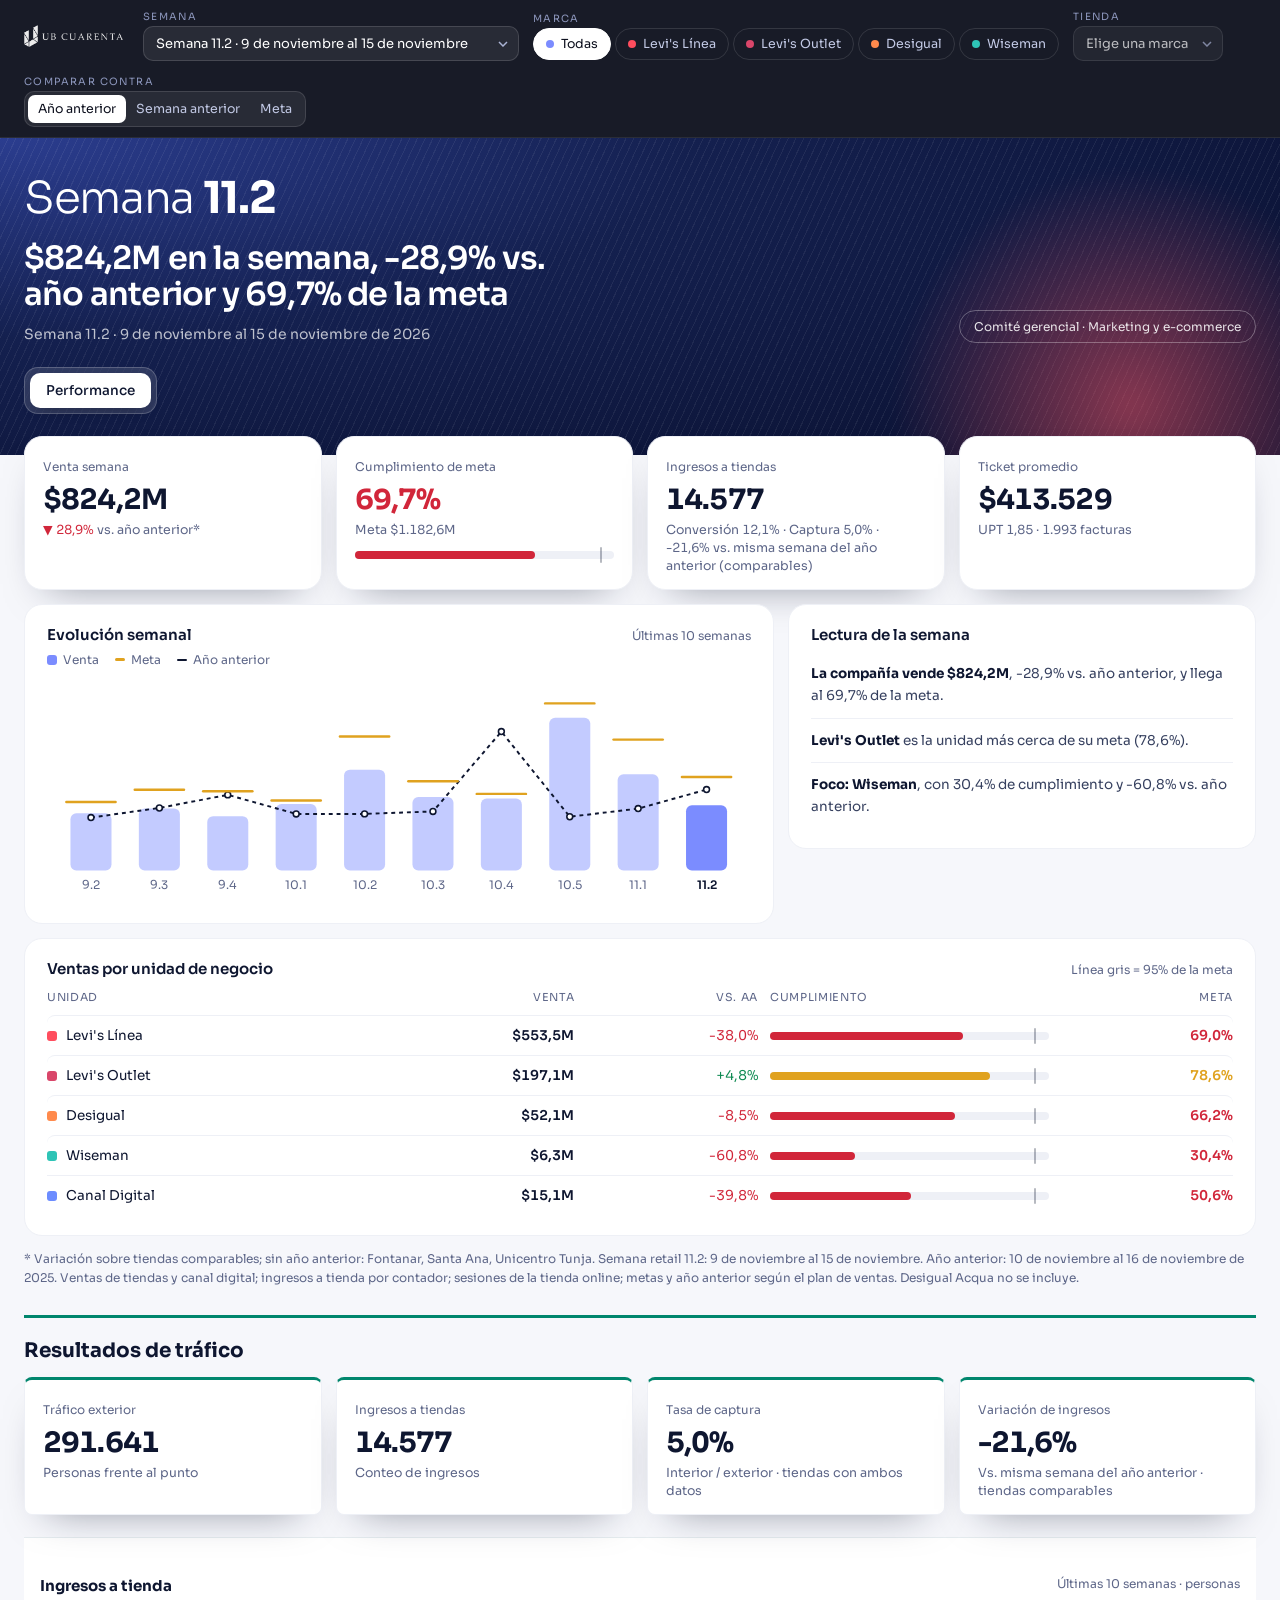
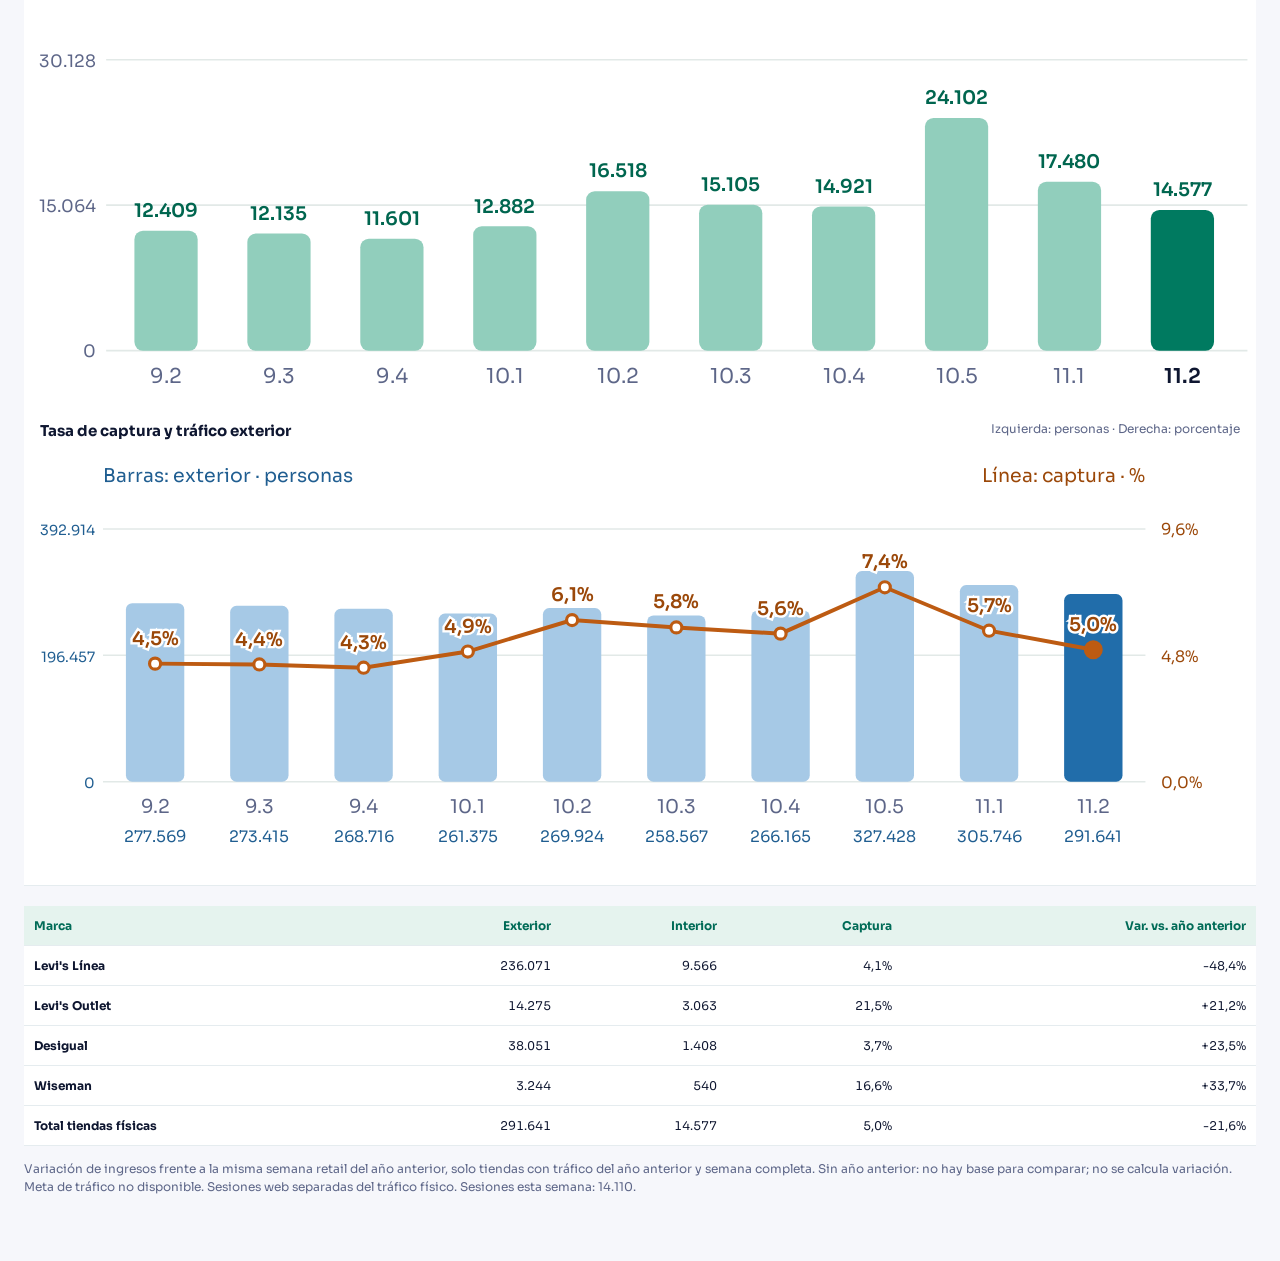
==== commit 0a158a17: "Borrador informe semana 11.2 (sin publicar) Ventas, meta y año anterior del SEGUIMIENTO PV; canal di" ====
--- a/index.html
+++ b/index.html
@@ -262,7 +262,7 @@
 <main id="main"></main>
 <div class="tip" id="tip"></div>
 <script>
-const PKG={"base": {"generado": "2026-11-09T09:57", "semanas": [{"id": "2026-8.1", "etiqueta": "8.1", "inicio": "2026-08-03", "fin": "2026-08-09", "ly_inicio": "2025-08-04", "ly_fin": "2025-08-10"}, {"id": "2026-8.2", "etiqueta": "8.2", "inicio": "2026-08-10", "fin": "2026-08-16", "ly_inicio": "2025-08-11", "ly_fin": "2025-08-17"}, {"id": "2026-8.3", "etiqueta": "8.3", "inicio": "2026-08-17", "fin": "2026-08-23", "ly_inicio": "2025-08-18", "ly_fin": "2025-08-24"}, {"id": "2026-8.4", "etiqueta": "8.4", "inicio": "2026-08-24", "fin": "2026-08-30", "ly_inicio": "2025-08-25", "ly_fin": "2025-08-31"}, {"id": "2026-9.1", "etiqueta": "9.1", "inicio": "2026-08-31", "fin": "2026-09-06", "ly_inicio": "2025-09-01", "ly_fin": "2025-09-07"}, {"id": "2026-9.2", "etiqueta": "9.2", "inicio": "2026-09-07", "fin": "2026-09-13", "ly_inicio": "2025-09-08", "ly_fin": "2025-09-14"}, {"id": "2026-9.3", "etiqueta": "9.3", "inicio": "2026-09-14", "fin": "2026-09-20", "ly_inicio": "2025-09-15", "ly_fin": "2025-09-21"}, {"id": "2026-9.4", "etiqueta": "9.4", "inicio": "2026-09-21", "fin": "2026-09-27", "ly_inicio": "2025-09-22", "ly_fin": "2025-09-28"}, {"id": "2026-10.1", "etiqueta": "10.1", "inicio": "2026-09-28", "fin": "2026-10-04", "ly_inicio": "2025-09-29", "ly_fin": "2025-10-05"}, {"id": "2026-10.2", "etiqueta": "10.2", "inicio": "2026-10-05", "fin": "2026-10-11", "ly_inicio": "2025-10-06", "ly_fin": "2025-10-12"}, {"id": "2026-10.3", "etiqueta": "10.3", "inicio": "2026-10-12", "fin": "2026-10-18", "ly_inicio": "2025-10-13", "ly_fin": "2025-10-19"}, {"id": "2026-10.4", "etiqueta": "10.4", "inicio": "2026-10-19", "fin": "2026-10-25", "ly_inicio": "2025-10-20", "ly_fin": "2025-10-26"}, {"id": "2026-10.5", "etiqueta": "10.5", "inicio": "2026-10-26", "fin": "2026-11-01", "ly_inicio": "2025-10-27", "ly_fin": "2025-11-02"}, {"id": "2026-11.1", "etiqueta": "11.1", "inicio": "2026-11-02", "fin": "2026-11-08", "ly_inicio": "2025-11-03", "ly_fin": "2025-11-09"}], "tiendas": [{"id": "lo-toberin", "nombre": "Toberín", "unidad": "levis-outlet", "contador": true}, {"id": "lo-bima", "nombre": "Bima", "unidad": "levis-outlet", "contador": true}, {"id": "lo-prov22a", "nombre": "Providencia 22A", "unidad": "levis-outlet", "contador": false}, {"id": "l-colina", "nombre": "Parque La Colina", "unidad": "levis", "contador": true}, {"id": "l-fontanar", "nombre": "Fontanar", "unidad": "levis", "contador": true}, {"id": "l-centromayor", "nombre": "Centro Mayor", "unidad": "levis", "contador": true}, {"id": "l-multiplaza", "nombre": "Multiplaza", "unidad": "levis", "contador": true}, {"id": "l-granestacion", "nombre": "Gran Estación", "unidad": "levis", "contador": true}, {"id": "l-vivatunja", "nombre": "Viva Tunja", "unidad": "levis", "contador": true}, {"id": "l-laestacion", "nombre": "La Estación Ibagué", "unidad": "levis", "contador": true}, {"id": "l-mallplaza", "nombre": "Mall Plaza", "unidad": "levis", "contador": true}, {"id": "l-acqua", "nombre": "Acqua Ibagué", "unidad": "levis", "contador": true}, {"id": "l-nuestrobogota", "nombre": "Nuestro Bogotá", "unidad": "levis", "contador": true}, {"id": "l-salitre", "nombre": "Salitre Plaza", "unidad": "levis", "contador": true}, {"id": "l-retiro", "nombre": "El Retiro", "unidad": "levis", "contador": true}, {"id": "l-prov16a", "nombre": "Providencia 16A", "unidad": "levis", "contador": false}, {"id": "l-roncador", "nombre": "Roncador", "unidad": "levis", "contador": false}, {"id": "l-santaana", "nombre": "Santa Ana", "unidad": "levis", "contador": false}, {"id": "l-unicentrotunja", "nombre": "Unicentro Tunja", "unidad": "levis", "contador": false}, {"id": "l-vergel", "nombre": "Vergel Ibagué", "unidad": "levis", "contador": false}, {"id": "d-bima", "nombre": "Bima", "unidad": "desigual", "contador": true}, {"id": "d-fontanar", "nombre": "Fontanar", "unidad": "desigual", "contador": true}, {"id": "d-santaana", "nombre": "Santa Ana", "unidad": "desigual", "contador": true}, {"id": "w-bima", "nombre": "Bima", "unidad": "wiseman", "contador": true}, {"id": "w-roncador", "nombre": "Roncador", "unidad": "wiseman", "contador": false}, {"id": "dg-online", "nombre": "Tienda online", "unidad": "digital", "contador": false}], "datos": [{"s": "2026-8.1", "t": "lo-toberin", "venta": 98522718, "fac": 338, "und": 571, "traf": 1766.0, "ext": 7304.0, "meta": 139900000, "ly": 100322151, "ses": null, "chk": null, "trafLy": 1751.0}, {"s": "2026-8.1", "t": "lo-bima", "venta": 21581640, "fac": 62, "und": 123, "traf": 706.0, "ext": 7354.0, "meta": 45900000, "ly": 37156097, "ses": null, "chk": null, "trafLy": 957.0}, {"s": "2026-8.1", "t": "lo-prov22a", "venta": 15220050, "fac": 47, "und": 78, "traf": null, "ext": null, "meta": 15900000, "ly": 11261800, "ses": null, "chk": null, "trafLy": null}, {"s": "2026-8.1", "t": "l-colina", "venta": 55711810, "fac": 126, "und": 196, "traf": 1283.0, "ext": 35685.0, "meta": 99900001, "ly": 58353590, "ses": null, "chk": null, "trafLy": 0.0}, {"s": "2026-8.1", "t": "l-fontanar", "venta": 46532980, "fac": 121, "und": 188, "traf": 967.0, "ext": 38541.0, "meta": 89900000, "ly": 63590891, "ses": null, "chk": null, "trafLy": 1177.0}, {"s": "2026-8.1", "t": "l-centromayor", "venta": 58563670, "fac": 134, "und": 228, "traf": 1137.0, "ext": 27575.0, "meta": 74900000, "ly": 48508520, "ses": null, "chk": null, "trafLy": 33.0}, {"s": "2026-8.1", "t": "l-multiplaza", "venta": 36723470, "fac": 85, "und": 146, "traf": 1072.0, "ext": 30968.0, "meta": 59900000, "ly": 49109600, "ses": null, "chk": null, "trafLy": 929.0}, {"s": "2026-8.1", "t": "l-granestacion", "venta": 62483508, "fac": 133, "und": 239, "traf": 1093.0, "ext": 17167.0, "meta": 64900000, "ly": 60777560, "ses": null, "chk": null, "trafLy": 1298.0}, {"s": "2026-8.1", "t": "l-vivatunja", "venta": 28194180, "fac": 80, "und": 117, "traf": 1095.0, "ext": 28416.0, "meta": 49900000, "ly": 42906240, "ses": null, "chk": null, "trafLy": 1454.0}, {"s": "2026-8.1", "t": "l-laestacion", "venta": 31508960, "fac": 82, "und": 153, "traf": 408.0, "ext": 5069.0, "meta": 39900000, "ly": 45731040, "ses": null, "chk": null, "trafLy": 536.0}, {"s": "2026-8.1", "t": "l-mallplaza", "venta": 29714300, "fac": 79, "und": 130, "traf": 874.0, "ext": 12401.0, "meta": 49900000, "ly": 56911760, "ses": null, "chk": null, "trafLy": 824.0}, {"s": "2026-8.1", "t": "l-acqua", "venta": 27057789, "fac": 70, "und": 130, "traf": 401.0, "ext": 6501.0, "meta": 39900000, "ly": 42007242, "ses": null, "chk": null, "trafLy": 0.0}, {"s": "2026-8.1", "t": "l-nuestrobogota", "venta": 21633050, "fac": 58, "und": 91, "traf": 558.0, "ext": 13711.0, "meta": 29900000, "ly": 22409001, "ses": null, "chk": null, "trafLy": 615.0}, {"s": "2026-8.1", "t": "l-salitre", "venta": 13370657, "fac": 42, "und": 56, "traf": 495.0, "ext": 11105.0, "meta": 29900000, "ly": 43414025, "ses": null, "chk": null, "trafLy": 647.0}, {"s": "2026-8.1", "t": "l-retiro", "venta": 10714560, "fac": 28, "und": 39, "traf": 264.0, "ext": 3401.0, "meta": 20900000, "ly": 14375344, "ses": null, "chk": null, "trafLy": null}, {"s": "2026-8.1", "t": "l-prov16a", "venta": 23457860, "fac": 48, "und": 98, "traf": null, "ext": null, "meta": 39900000, "ly": 32644610, "ses": null, "chk": null, "trafLy": null}, {"s": "2026-8.1", "t": "l-roncador", "venta": 14362750, "fac": 32, "und": 67, "traf": null, "ext": null, "meta": 24900000, "ly": 21906590, "ses": null, "chk": null, "trafLy": null}, {"s": "2026-8.1", "t": "d-bima", "venta": 23917847, "fac": 41, "und": 95, "traf": 602.0, "ext": 3325.0, "meta": 27900000, "ly": 21587425, "ses": null, "chk": null, "trafLy": 641.0}, {"s": "2026-8.1", "t": "d-fontanar", "venta": 27085100, "fac": 63, "und": 99, "traf": 630.0, "ext": 29061.0, "meta": 39900000, "ly": 29477905, "ses": null, "chk": null, "trafLy": 0.0}, {"s": "2026-8.1", "t": "d-santaana", "venta": 25553605, "fac": 56, "und": 91, "traf": 506.0, "ext": 16544.0, "meta": 27900000, "ly": 19922145, "ses": null, "chk": null, "trafLy": 0.0}, {"s": "2026-8.1", "t": "w-bima", "venta": 7607800, "fac": 14, "und": 36, "traf": 599.0, "ext": 2948.0, "meta": 11900000, "ly": 6403850, "ses": null, "chk": null, "trafLy": 688.0}, {"s": "2026-8.1", "t": "w-roncador", "venta": 2358767, "fac": 5, "und": 9, "traf": null, "ext": null, "meta": 5900000, "ly": 3390671, "ses": null, "chk": null, "trafLy": null}, {"s": "2026-8.1", "t": "dg-online", "venta": 5336570, "fac": 24, "und": 29, "ext": null, "meta": 19900000, "ly": 14068807, "ses": 13771.0, "chk": 38, "traf": null, "trafLy": null}, {"s": "2026-8.2", "t": "lo-toberin", "venta": 103172494, "fac": 320, "und": 591, "traf": 1677.0, "ext": 7801.0, "meta": 98910000, "ly": 74742310, "ses": null, "chk": null, "trafLy": 1465.0}, {"s": "2026-8.2", "t": "lo-bima", "venta": 24837602, "fac": 79, "und": 148, "traf": 557.0, "ext": 5063.0, "meta": 34899999, "ly": 23390158, "ses": null, "chk": null, "trafLy": 762.0}, {"s": "2026-8.2", "t": "lo-prov22a", "venta": 5103310, "fac": 20, "und": 31, "traf": null, "ext": null, "meta": 12900000, "ly": 4932890, "ses": null, "chk": null, "trafLy": null}, {"s": "2026-8.2", "t": "l-colina", "venta": 55339250, "fac": 114, "und": 237, "traf": 1069.0, "ext": 30955.0, "meta": 69900000, "ly": 31805915, "ses": null, "chk": null, "trafLy": 0.0}, {"s": "2026-8.2", "t": "l-fontanar", "venta": 43724140, "fac": 94, "und": 179, "traf": 704.0, "ext": 39726.0, "meta": 74900000, "ly": 40371060, "ses": null, "chk": null, "trafLy": 926.0}, {"s": "2026-8.2", "t": "l-centromayor", "venta": 44544790, "fac": 107, "und": 222, "traf": 923.0, "ext": 23995.0, "meta": 59900000, "ly": 31137410, "ses": null, "chk": null, "trafLy": 0.0}, {"s": "2026-8.2", "t": "l-multiplaza", "venta": 24755290, "fac": 59, "und": 97, "traf": 597.0, "ext": 34951.0, "meta": 44900000, "ly": 31718970, "ses": null, "chk": null, "trafLy": 659.0}, {"s": "2026-8.2", "t": "l-granestacion", "venta": 39779250, "fac": 86, "und": 177, "traf": 795.0, "ext": 19855.0, "meta": 53910000, "ly": 34845200, "ses": null, "chk": null, "trafLy": 976.0}, {"s": "2026-8.2", "t": "l-vivatunja", "venta": 23476490, "fac": 54, "und": 114, "traf": 959.0, "ext": 26706.0, "meta": 35900000, "ly": 19139710, "ses": null, "chk": null, "trafLy": 1035.0}, {"s": "2026-8.2", "t": "l-laestacion", "venta": 27851600, "fac": 73, "und": 152, "traf": 457.0, "ext": 4782.0, "meta": 24900000, "ly": 15364550, "ses": null, "chk": null, "trafLy": 413.0}, {"s": "2026-8.2", "t": "l-mallplaza", "venta": 21453980, "fac": 57, "und": 91, "traf": 778.0, "ext": 12003.0, "meta": 44900000, "ly": 30539520, "ses": null, "chk": null, "trafLy": 754.0}, {"s": "2026-8.2", "t": "l-acqua", "venta": 35093070, "fac": 76, "und": 214, "traf": 535.0, "ext": 7993.0, "meta": 25415000, "ly": 20485740, "ses": null, "chk": null, "trafLy": 0.0}, {"s": "2026-8.2", "t": "l-nuestrobogota", "venta": 21352990, "fac": 54, "und": 104, "traf": 451.0, "ext": 14065.0, "meta": 23900000, "ly": 10439011, "ses": null, "chk": null, "trafLy": 407.0}, {"s": "2026-8.2", "t": "l-salitre", "venta": 18534485, "fac": 51, "und": 86, "traf": 436.0, "ext": 12565.0, "meta": 32899999, "ly": 30516660, "ses": null, "chk": null, "trafLy": 523.0}, {"s": "2026-8.2", "t": "l-retiro", "venta": 13506940, "fac": 27, "und": 55, "traf": 245.0, "ext": 3535.0, "meta": 22410000, "ly": 25570519, "ses": null, "chk": null, "trafLy": 0.0}, {"s": "2026-8.2", "t": "l-prov16a", "venta": 27488230, "fac": 49, "und": 130, "traf": null, "ext": null, "meta": 32282500, "ly": 32677485, "ses": null, "chk": null, "trafLy": null}, {"s": "2026-8.2", "t": "l-roncador", "venta": 19719880, "fac": 37, "und": 112, "traf": null, "ext": null, "meta": 13782500, "ly": 9004235, "ses": null, "chk": null, "trafLy": null}, {"s": "2026-8.2", "t": "d-bima", "venta": 12084130, "fac": 30, "und": 54, "traf": 416.0, "ext": 3518.0, "meta": 24900000, "ly": 17706570, "ses": null, "chk": null, "trafLy": 505.0}, {"s": "2026-8.2", "t": "d-fontanar", "venta": 29085012, "fac": 57, "und": 113, "traf": 545.0, "ext": 28210.0, "meta": 32900000, "ly": 20405340, "ses": null, "chk": null, "trafLy": 0.0}, {"s": "2026-8.2", "t": "d-santaana", "venta": 20736790, "fac": 61, "und": 79, "traf": 606.0, "ext": 16749.0, "meta": 25900000, "ly": 12425605, "ses": null, "chk": null, "trafLy": 0.0}, {"s": "2026-8.2", "t": "w-bima", "venta": 9803531, "fac": 18, "und": 38, "traf": 552.0, "ext": 3040.0, "meta": 12900000, "ly": 7460132, "ses": null, "chk": null, "trafLy": 752.0}, {"s": "2026-8.2", "t": "w-roncador", "venta": 1050712, "fac": 1, "und": 7, "traf": null, "ext": null, "meta": 5457500, "ly": 775235, "ses": null, "chk": null, "trafLy": null}, {"s": "2026-8.2", "t": "dg-online", "venta": 21478678, "fac": 70, "und": 108, "ext": null, "meta": 15900000, "ly": 11671570, "ses": 12098.0, "chk": 49, "traf": null, "trafLy": null}, {"s": "2026-8.3", "t": "lo-toberin", "venta": 101121040, "fac": 309, "und": 548, "traf": 1782.0, "ext": 8636.0, "meta": 129900001, "ly": 78523250, "ses": null, "chk": null, "trafLy": 1532.0}, {"s": "2026-8.3", "t": "lo-bima", "venta": 23787000, "fac": 68, "und": 130, "traf": 616.0, "ext": 4712.0, "meta": 26910000, "ly": 24747570, "ses": null, "chk": null, "trafLy": 751.0}, {"s": "2026-8.3", "t": "lo-prov22a", "venta": 5848980, "fac": 22, "und": 35, "traf": null, "ext": null, "meta": 10899999, "ly": 6779695, "ses": null, "chk": null, "trafLy": null}, {"s": "2026-8.3", "t": "l-colina", "venta": 62832523, "fac": 144, "und": 241, "traf": 1231.0, "ext": 32958.0, "meta": 64900000, "ly": 47647660, "ses": null, "chk": null, "trafLy": 0.0}, {"s": "2026-8.3", "t": "l-fontanar", "venta": 47160234, "fac": 116, "und": 177, "traf": 933.0, "ext": 41476.0, "meta": 64900000, "ly": 47398850, "ses": null, "chk": null, "trafLy": 1004.0}, {"s": "2026-8.3", "t": "l-centromayor", "venta": 39796943, "fac": 98, "und": 154, "traf": 1048.0, "ext": 20955.0, "meta": 54899999, "ly": 27098620, "ses": null, "chk": null, "trafLy": 0.0}, {"s": "2026-8.3", "t": "l-multiplaza", "venta": 30041536, "fac": 67, "und": 107, "traf": 752.0, "ext": 41835.0, "meta": 39900000, "ly": 30213310, "ses": null, "chk": null, "trafLy": 813.0}, {"s": "2026-8.3", "t": "l-granestacion", "venta": 43368785, "fac": 94, "und": 161, "traf": 876.0, "ext": 21842.0, "meta": 52899999, "ly": 42050440, "ses": null, "chk": null, "trafLy": 917.0}, {"s": "2026-8.3", "t": "l-vivatunja", "venta": 30364357, "fac": 75, "und": 120, "traf": 961.0, "ext": 21945.0, "meta": 29900000, "ly": 20185701, "ses": null, "chk": null, "trafLy": 921.0}, {"s": "2026-8.3", "t": "l-laestacion", "venta": 15328183, "fac": 45, "und": 70, "traf": 298.0, "ext": 4814.0, "meta": 27900000, "ly": 16491000, "ses": null, "chk": null, "trafLy": 347.0}, {"s": "2026-8.3", "t": "l-mallplaza", "venta": 25632627, "fac": 62, "und": 96, "traf": 928.0, "ext": 12286.0, "meta": 39900000, "ly": 39945130, "ses": null, "chk": null, "trafLy": 858.0}, {"s": "2026-8.3", "t": "l-acqua", "venta": 28641995, "fac": 75, "und": 129, "traf": 431.0, "ext": 7247.0, "meta": 34900001, "ly": 29185660, "ses": null, "chk": null, "trafLy": 0.0}, {"s": "2026-8.3", "t": "l-nuestrobogota", "venta": 14799887, "fac": 34, "und": 58, "traf": 406.0, "ext": 14597.0, "meta": 19900001, "ly": 14420350, "ses": null, "chk": null, "trafLy": null}, {"s": "2026-8.3", "t": "l-salitre", "venta": 20062221, "fac": 52, "und": 84, "traf": 488.0, "ext": 12840.0, "meta": 24900000, "ly": 19365025, "ses": null, "chk": null, "trafLy": 467.0}, {"s": "2026-8.3", "t": "l-retiro", "venta": 11604549, "fac": 23, "und": 44, "traf": 243.0, "ext": 3494.0, "meta": 20900001, "ly": 13441704, "ses": null, "chk": null, "trafLy": 0.0}, {"s": "2026-8.3", "t": "l-prov16a", "venta": 29134666, "fac": 55, "und": 116, "traf": null, "ext": null, "meta": 32282500, "ly": 29650210, "ses": null, "chk": null, "trafLy": null}, {"s": "2026-8.3", "t": "l-roncador", "venta": 16578128, "fac": 38, "und": 67, "traf": null, "ext": null, "meta": 18407499, "ly": 15766805, "ses": null, "chk": null, "trafLy": null}, {"s": "2026-8.3", "t": "d-bima", "venta": 16806701, "fac": 24, "und": 63, "traf": 550.0, "ext": 2998.0, "meta": 19900000, "ly": 11216560, "ses": null, "chk": null, "trafLy": 537.0}, {"s": "2026-8.3", "t": "d-fontanar", "venta": 21162077, "fac": 45, "und": 64, "traf": 551.0, "ext": 32730.0, "meta": 29900000, "ly": 21604475, "ses": null, "chk": null, "trafLy": 0.0}, {"s": "2026-8.3", "t": "d-santaana", "venta": 17663980, "fac": 45, "und": 61, "traf": 491.0, "ext": 17237.0, "meta": 24900000, "ly": 17457280, "ses": null, "chk": null, "trafLy": 0.0}, {"s": "2026-8.3", "t": "w-bima", "venta": 6541018, "fac": 12, "und": 30, "traf": 484.0, "ext": 2940.0, "meta": 12899999, "ly": 9719981, "ses": null, "chk": null, "trafLy": 691.0}, {"s": "2026-8.3", "t": "w-roncador", "venta": 1355630, "fac": 4, "und": 6, "traf": null, "ext": null, "meta": 4899999, "ly": 4619398, "ses": null, "chk": null, "trafLy": null}, {"s": "2026-8.3", "t": "dg-online", "venta": 20565365, "fac": 79, "und": 119, "ext": null, "meta": 19900000, "ly": 14215050, "ses": 19111.0, "chk": 84, "traf": null, "trafLy": null}, {"s": "2026-8.4", "t": "lo-toberin", "venta": 110301905, "fac": 365, "und": 607, "traf": 1826.0, "ext": 8377.0, "meta": 113905000, "ly": 80030951, "ses": null, "chk": null, "trafLy": 1698.0}, {"s": "2026-8.4", "t": "lo-bima", "venta": 30589090, "fac": 88, "und": 180, "traf": 574.0, "ext": 7448.0, "meta": 30515000, "ly": 26288447, "ses": null, "chk": null, "trafLy": 737.0}, {"s": "2026-8.4", "t": "lo-prov22a", "venta": 7350900, "fac": 23, "und": 38, "traf": null, "ext": null, "meta": 19900000, "ly": 18861495, "ses": null, "chk": null, "trafLy": null}, {"s": "2026-8.4", "t": "l-colina", "venta": 71633478, "fac": 146, "und": 275, "traf": 1169.0, "ext": 32129.0, "meta": 76410000, "ly": 67420150, "ses": null, "chk": null, "trafLy": 0.0}, {"s": "2026-8.4", "t": "l-fontanar", "venta": 48793813, "fac": 116, "und": 191, "traf": 596.0, "ext": 27450.0, "meta": 74900000, "ly": 54939770, "ses": null, "chk": null, "trafLy": 1094.0}, {"s": "2026-8.4", "t": "l-centromayor", "venta": 47914070, "fac": 128, "und": 197, "traf": 1034.0, "ext": 22186.0, "meta": 64900000, "ly": 53220900, "ses": null, "chk": null, "trafLy": 0.0}, {"s": "2026-8.4", "t": "l-multiplaza", "venta": 40477895, "fac": 97, "und": 155, "traf": 758.0, "ext": 39081.0, "meta": 54900000, "ly": 51373465, "ses": null, "chk": null, "trafLy": 978.0}, {"s": "2026-8.4", "t": "l-granestacion", "venta": 48138084, "fac": 117, "und": 185, "traf": 912.0, "ext": 21591.0, "meta": 59900000, "ly": 49420580, "ses": null, "chk": null, "trafLy": 1168.0}, {"s": "2026-8.4", "t": "l-vivatunja", "venta": 30185268, "fac": 87, "und": 128, "traf": 1031.0, "ext": 26500.0, "meta": 39900000, "ly": 27300080, "ses": null, "chk": null, "trafLy": 1417.0}, {"s": "2026-8.4", "t": "l-laestacion", "venta": 28452225, "fac": 77, "und": 130, "traf": 446.0, "ext": 4866.0, "meta": 34900000, "ly": 26211130, "ses": null, "chk": null, "trafLy": 515.0}, {"s": "2026-8.4", "t": "l-mallplaza", "venta": 36688286, "fac": 87, "und": 138, "traf": 974.0, "ext": 12497.0, "meta": 59900000, "ly": 52414231, "ses": null, "chk": null, "trafLy": 1132.0}, {"s": "2026-8.4", "t": "l-acqua", "venta": 24231496, "fac": 61, "und": 120, "traf": 286.0, "ext": 6139.0, "meta": 44900001, "ly": 46161330, "ses": null, "chk": null, "trafLy": null}, {"s": "2026-8.4", "t": "l-nuestrobogota", "venta": 17940507, "fac": 36, "und": 66, "traf": 395.0, "ext": 13703.0, "meta": 27900000, "ly": 21627711, "ses": null, "chk": null, "trafLy": 0.0}, {"s": "2026-8.4", "t": "l-salitre", "venta": 22468732, "fac": 60, "und": 95, "traf": 509.0, "ext": 14117.0, "meta": 44900000, "ly": 37854105, "ses": null, "chk": null, "trafLy": 658.0}, {"s": "2026-8.4", "t": "l-retiro", "venta": 11667049, "fac": 29, "und": 45, "traf": 257.0, "ext": 5072.0, "meta": 25900000, "ly": 22904367, "ses": null, "chk": null, "trafLy": 0.0}, {"s": "2026-8.4", "t": "l-prov16a", "venta": 27985421, "fac": 58, "und": 115, "traf": null, "ext": null, "meta": 44900000, "ly": 47122925, "ses": null, "chk": null, "trafLy": null}, {"s": "2026-8.4", "t": "l-roncador", "venta": 10383363, "fac": 22, "und": 42, "traf": null, "ext": null, "meta": 25900000, "ly": 22303405, "ses": null, "chk": null, "trafLy": null}, {"s": "2026-8.4", "t": "d-bima", "venta": 12401885, "fac": 28, "und": 41, "traf": 492.0, "ext": 3172.0, "meta": 24900000, "ly": 19019155, "ses": null, "chk": null, "trafLy": 632.0}, {"s": "2026-8.4", "t": "d-fontanar", "venta": 21799723, "fac": 41, "und": 65, "traf": 338.0, "ext": 30382.0, "meta": 29900000, "ly": 24929864, "ses": null, "chk": null, "trafLy": 0.0}, {"s": "2026-8.4", "t": "d-santaana", "venta": 16661855, "fac": 26, "und": 48, "traf": 342.0, "ext": 17543.0, "meta": 25900000, "ly": 17056030, "ses": null, "chk": null, "trafLy": 0.0}, {"s": "2026-8.4", "t": "w-bima", "venta": 14091989, "fac": 32, "und": 61, "traf": 683.0, "ext": 4301.0, "meta": 12900000, "ly": 10472750, "ses": null, "chk": null, "trafLy": 765.0}, {"s": "2026-8.4", "t": "w-roncador", "venta": 2173451, "fac": 8, "und": 11, "traf": null, "ext": null, "meta": 5900000, "ly": 5066765, "ses": null, "chk": null, "trafLy": null}, {"s": "2026-8.4", "t": "dg-online", "venta": 22053359, "fac": 65, "und": 124, "ext": null, "meta": 24900000, "ly": 19078690, "ses": 11805.0, "chk": 71, "traf": null, "trafLy": null}, {"s": "2026-9.1", "t": "lo-toberin", "venta": 126594260, "fac": 401, "und": 682, "traf": 1858.0, "ext": 8944.0, "meta": 107910000, "ly": 86223667, "ses": null, "chk": null, "trafLy": 1550.0}, {"s": "2026-9.1", "t": "lo-bima", "venta": 28433841, "fac": 93, "und": 171, "traf": 583.0, "ext": 5818.0, "meta": 39900000, "ly": 31006860, "ses": null, "chk": null, "trafLy": 728.0}, {"s": "2026-9.1", "t": "lo-prov22a", "venta": 7855140, "fac": 29, "und": 41, "traf": null, "ext": null, "meta": 12900000, "ly": 8647919, "ses": null, "chk": null, "trafLy": null}, {"s": "2026-9.1", "t": "l-colina", "venta": 70793442, "fac": 153, "und": 265, "traf": 1109.0, "ext": 27890.0, "meta": 79900000, "ly": 45729383, "ses": null, "chk": null, "trafLy": 0.0}, {"s": "2026-9.1", "t": "l-fontanar", "venta": 59588099, "fac": 132, "und": 214, "traf": 415.0, "ext": 11931.0, "meta": 69900000, "ly": 40687468, "ses": null, "chk": null, "trafLy": 1141.0}, {"s": "2026-9.1", "t": "l-centromayor", "venta": 71936443, "fac": 192, "und": 290, "traf": 1179.0, "ext": 19333.0, "meta": 64900000, "ly": 51533240, "ses": null, "chk": null, "trafLy": 0.0}, {"s": "2026-9.1", "t": "l-multiplaza", "venta": 39770325, "fac": 90, "und": 145, "traf": 850.0, "ext": 35060.0, "meta": 54900000, "ly": 44600156, "ses": null, "chk": null, "trafLy": 895.0}, {"s": "2026-9.1", "t": "l-granestacion", "venta": 48174782, "fac": 103, "und": 185, "traf": 906.0, "ext": 23167.0, "meta": 64900000, "ly": 51762821, "ses": null, "chk": null, "trafLy": 1082.0}, {"s": "2026-9.1", "t": "l-vivatunja", "venta": 37346425, "fac": 81, "und": 139, "traf": 1092.0, "ext": 27477.0, "meta": 44900000, "ly": 38241447, "ses": null, "chk": null, "trafLy": 1349.0}, {"s": "2026-9.1", "t": "l-laestacion", "venta": 20292776, "fac": 51, "und": 88, "traf": 417.0, "ext": 5507.0, "meta": 39900000, "ly": 33987737, "ses": null, "chk": null, "trafLy": 362.0}, {"s": "2026-9.1", "t": "l-mallplaza", "venta": 36637195, "fac": 90, "und": 144, "traf": 967.0, "ext": 12149.0, "meta": 54900000, "ly": 46877446, "ses": null, "chk": null, "trafLy": 945.0}, {"s": "2026-9.1", "t": "l-acqua", "venta": 22605791, "fac": 55, "und": 96, "traf": 446.0, "ext": 7618.0, "meta": 39900000, "ly": 35477240, "ses": null, "chk": null, "trafLy": 772.0}, {"s": "2026-9.1", "t": "l-nuestrobogota", "venta": 10951048, "fac": 30, "und": 45, "traf": 374.0, "ext": 13478.0, "meta": 26900000, "ly": 21257449, "ses": null, "chk": null, "trafLy": 0.0}, {"s": "2026-9.1", "t": "l-salitre", "venta": 23665456, "fac": 65, "und": 100, "traf": 507.0, "ext": 16787.0, "meta": 24900000, "ly": 18185318, "ses": null, "chk": null, "trafLy": 473.0}, {"s": "2026-9.1", "t": "l-retiro", "venta": 9366789, "fac": 23, "und": 29, "traf": 259.0, "ext": 3662.0, "meta": 25900000, "ly": 23425022, "ses": null, "chk": null, "trafLy": 0.0}, {"s": "2026-9.1", "t": "l-prov16a", "venta": 25624066, "fac": 54, "und": 104, "traf": null, "ext": null, "meta": 36907500, "ly": 37710504, "ses": null, "chk": null, "trafLy": null}, {"s": "2026-9.1", "t": "l-roncador", "venta": 11860363, "fac": 28, "und": 47, "traf": null, "ext": null, "meta": 13782500, "ly": 10994961, "ses": null, "chk": null, "trafLy": null}, {"s": "2026-9.1", "t": "d-bima", "venta": 15887335, "fac": 21, "und": 47, "traf": 478.0, "ext": 3228.0, "meta": 21900000, "ly": 16604490, "ses": null, "chk": null, "trafLy": 261.0}, {"s": "2026-9.1", "t": "d-fontanar", "venta": 26958377, "fac": 47, "und": 83, "traf": 367.0, "ext": 22214.0, "meta": 41310000, "ly": 42660220, "ses": null, "chk": null, "trafLy": 613.0}, {"s": "2026-9.1", "t": "d-santaana", "venta": 17218145, "fac": 40, "und": 56, "traf": 329.0, "ext": 17304.0, "meta": 29900000, "ly": 24194755, "ses": null, "chk": null, "trafLy": 0.0}, {"s": "2026-9.1", "t": "w-bima", "venta": 4288013, "fac": 11, "und": 19, "traf": 572.0, "ext": 3061.0, "meta": 11900001, "ly": 8692938, "ses": null, "chk": null, "trafLy": 724.0}, {"s": "2026-9.1", "t": "w-roncador", "venta": 3516906, "fac": 7, "und": 14, "traf": null, "ext": null, "meta": 5457500, "ly": 5138051, "ses": null, "chk": null, "trafLy": null}, {"s": "2026-9.1", "t": "dg-online", "venta": 17734425, "fac": 69, "und": 102, "ext": null, "meta": 19900000, "ly": 15458920, "ses": 9238.0, "chk": 63, "traf": null, "trafLy": null}, {"s": "2026-9.2", "t": "lo-toberin", "venta": 117977610, "fac": 401, "und": 662, "traf": 1873.0, "ext": 9274.0, "meta": 129900000, "ly": 93848480, "ses": null, "chk": null, "trafLy": 1621.0}, {"s": "2026-9.2", "t": "lo-bima", "venta": 34210580, "fac": 93, "und": 190, "traf": 562.0, "ext": 9836.0, "meta": 38165000, "ly": 38059140, "ses": null, "chk": null, "trafLy": 920.0}, {"s": "2026-9.2", "t": "lo-prov22a", "venta": 13549980, "fac": 33, "und": 77, "traf": null, "ext": null, "meta": 11932500, "ly": 9954213, "ses": null, "chk": null, "trafLy": null}, {"s": "2026-9.2", "t": "l-colina", "venta": 59179203, "fac": 118, "und": 212, "traf": 956.0, "ext": 30409.0, "meta": 64515000, "ly": 50315960, "ses": null, "chk": null, "trafLy": 0.0}, {"s": "2026-9.2", "t": "l-fontanar", "venta": 60054917, "fac": 132, "und": 216, "traf": 393.0, "ext": 12304.0, "meta": 64900000, "ly": 32681342, "ses": null, "chk": null, "trafLy": 883.0}, {"s": "2026-9.2", "t": "l-centromayor", "venta": 58151111, "fac": 139, "und": 234, "traf": 1089.0, "ext": 21592.0, "meta": 69900000, "ly": 48451324, "ses": null, "chk": null, "trafLy": 0.0}, {"s": "2026-9.2", "t": "l-multiplaza", "venta": 31617334, "fac": 77, "und": 111, "traf": 777.0, "ext": 37011.0, "meta": 44900000, "ly": 32775618, "ses": null, "chk": null, "trafLy": 413.0}, {"s": "2026-9.2", "t": "l-granestacion", "venta": 60814984, "fac": 125, "und": 240, "traf": 871.0, "ext": 23971.0, "meta": 58410000, "ly": 51844740, "ses": null, "chk": null, "trafLy": 1130.0}, {"s": "2026-9.2", "t": "l-vivatunja", "venta": 27896809, "fac": 80, "und": 115, "traf": 1062.0, "ext": 22699.0, "meta": 30900000, "ly": 22232935, "ses": null, "chk": null, "trafLy": 874.0}, {"s": "2026-9.2", "t": "l-laestacion", "venta": 25985648, "fac": 66, "und": 109, "traf": 335.0, "ext": 6040.0, "meta": 29900000, "ly": 22145352, "ses": null, "chk": null, "trafLy": 0.0}, {"s": "2026-9.2", "t": "l-mallplaza", "venta": 41258108, "fac": 94, "und": 157, "traf": 1021.0, "ext": 13106.0, "meta": 49900000, "ly": 42992041, "ses": null, "chk": null, "trafLy": 1012.0}, {"s": "2026-9.2", "t": "l-acqua", "venta": 22822727, "fac": 67, "und": 99, "traf": 375.0, "ext": 7739.0, "meta": 29900000, "ly": 24691209, "ses": null, "chk": null, "trafLy": 1233.0}, {"s": "2026-9.2", "t": "l-nuestrobogota", "venta": 21011849, "fac": 51, "und": 83, "traf": 420.0, "ext": 10587.0, "meta": 22900000, "ly": 17126271, "ses": null, "chk": null, "trafLy": 0.0}, {"s": "2026-9.2", "t": "l-salitre", "venta": 19278584, "fac": 60, "und": 82, "traf": 485.0, "ext": 15904.0, "meta": 24900000, "ly": 19466718, "ses": null, "chk": null, "trafLy": 443.0}, {"s": "2026-9.2", "t": "l-retiro", "venta": 11301279, "fac": 28, "und": 41, "traf": 238.0, "ext": 3469.0, "meta": 16900000, "ly": 12964616, "ses": null, "chk": null, "trafLy": 0.0}, {"s": "2026-9.2", "t": "l-prov16a", "venta": 21911853, "fac": 42, "und": 84, "traf": null, "ext": null, "meta": 33207500, "ly": 32791836, "ses": null, "chk": null, "trafLy": null}, {"s": "2026-9.2", "t": "l-roncador", "venta": 8479394, "fac": 24, "und": 33, "traf": null, "ext": null, "meta": 18900000, "ly": 14536383, "ses": null, "chk": null, "trafLy": null}, {"s": "2026-9.2", "t": "d-bima", "venta": 13735580, "fac": 28, "und": 52, "traf": 594.0, "ext": 8127.0, "meta": 27900000, "ly": 23483170, "ses": null, "chk": null, "trafLy": 265.0}, {"s": "2026-9.2", "t": "d-fontanar", "venta": 29936097, "fac": 50, "und": 92, "traf": 386.0, "ext": 25602.0, "meta": 33915000, "ly": 33046510, "ses": null, "chk": null, "trafLy": 619.0}, {"s": "2026-9.2", "t": "d-santaana", "venta": 13497200, "fac": 26, "und": 38, "traf": 290.0, "ext": 16441.0, "meta": 25900000, "ly": 18826450, "ses": null, "chk": null, "trafLy": 0.0}, {"s": "2026-9.2", "t": "w-bima", "venta": 8685032, "fac": 19, "und": 45, "traf": 682.0, "ext": 3458.0, "meta": 9899999, "ly": 5640480, "ses": null, "chk": null, "trafLy": 635.0}, {"s": "2026-9.2", "t": "w-roncador", "venta": 2128786, "fac": 6, "und": 11, "traf": null, "ext": null, "meta": 5900000, "ly": 4993609, "ses": null, "chk": null, "trafLy": null}, {"s": "2026-9.2", "t": "dg-online", "venta": 18713170, "fac": 81, "und": 125, "ext": null, "meta": 21900000, "ly": 16058050, "ses": 10455.0, "chk": 77, "traf": null, "trafLy": null}, {"s": "2026-9.3", "t": "lo-toberin", "venta": 115964811, "fac": 392, "und": 651, "traf": 2006.0, "ext": 8819.0, "meta": 123405000, "ly": 91993691, "ses": null, "chk": null, "trafLy": 1626.0}, {"s": "2026-9.3", "t": "lo-bima", "venta": 36421020, "fac": 103, "und": 208, "traf": 710.0, "ext": 5401.0, "meta": 40410000, "ly": 34088680, "ses": null, "chk": null, "trafLy": 1000.0}, {"s": "2026-9.3", "t": "lo-prov22a", "venta": 16079760, "fac": 49, "und": 84, "traf": null, "ext": null, "meta": 17900000, "ly": 14359932, "ses": null, "chk": null, "trafLy": null}, {"s": "2026-9.3", "t": "l-colina", "venta": 55997098, "fac": 121, "und": 201, "traf": 918.0, "ext": 33324.0, "meta": 84915000, "ly": 46853612, "ses": null, "chk": null, "trafLy": 0.0}, {"s": "2026-9.3", "t": "l-fontanar", "venta": 51397310, "fac": 111, "und": 198, "traf": 419.0, "ext": 10851.0, "meta": 76415000, "ly": 45826630, "ses": null, "chk": null, "trafLy": 1133.0}, {"s": "2026-9.3", "t": "l-centromayor", "venta": 73760977, "fac": 176, "und": 284, "traf": 928.0, "ext": 14992.0, "meta": 76415000, "ly": 68474546, "ses": null, "chk": null, "trafLy": 0.0}, {"s": "2026-9.3", "t": "l-multiplaza", "venta": 39661731, "fac": 92, "und": 136, "traf": 779.0, "ext": 40758.0, "meta": 48369250, "ly": 36070338, "ses": null, "chk": null, "trafLy": 0.0}, {"s": "2026-9.3", "t": "l-granestacion", "venta": 58984350, "fac": 120, "und": 235, "traf": 832.0, "ext": 23512.0, "meta": 63418500, "ly": 62339055, "ses": null, "chk": null, "trafLy": 1125.0}, {"s": "2026-9.3", "t": "l-vivatunja", "venta": 49591650, "fac": 131, "und": 218, "traf": 1220.0, "ext": 23545.0, "meta": 42655000, "ly": 27458113, "ses": null, "chk": null, "trafLy": 716.0}, {"s": "2026-9.3", "t": "l-laestacion", "venta": 32062198, "fac": 104, "und": 162, "traf": 521.0, "ext": 6000.0, "meta": 44900000, "ly": 43211000, "ses": null, "chk": null, "trafLy": 195.0}, {"s": "2026-9.3", "t": "l-mallplaza", "venta": 32285261, "fac": 79, "und": 119, "traf": 615.0, "ext": 8869.0, "meta": 59415000, "ly": 54572580, "ses": null, "chk": null, "trafLy": 1200.0}, {"s": "2026-9.3", "t": "l-acqua", "venta": 34781650, "fac": 111, "und": 171, "traf": 514.0, "ext": 7098.0, "meta": 44900000, "ly": 32996141, "ses": null, "chk": null, "trafLy": 989.0}, {"s": "2026-9.3", "t": "l-nuestrobogota", "venta": 20943370, "fac": 55, "und": 90, "traf": 452.0, "ext": 13022.0, "meta": 35900000, "ly": 25629614, "ses": null, "chk": null, "trafLy": 0.0}, {"s": "2026-9.3", "t": "l-salitre", "venta": 19069510, "fac": 52, "und": 72, "traf": 444.0, "ext": 16544.0, "meta": 33915000, "ly": 29270417, "ses": null, "chk": null, "trafLy": 513.0}, {"s": "2026-9.3", "t": "l-retiro", "venta": 14077495, "fac": 32, "und": 53, "traf": 238.0, "ext": 3638.0, "meta": 23715000, "ly": 20690922, "ses": null, "chk": null, "trafLy": 0.0}, {"s": "2026-9.3", "t": "l-prov16a", "venta": 29086060, "fac": 50, "und": 114, "traf": null, "ext": null, "meta": 34132500, "ly": 28344485, "ses": null, "chk": null, "trafLy": null}, {"s": "2026-9.3", "t": "l-roncador", "venta": 16957150, "fac": 40, "und": 76, "traf": null, "ext": null, "meta": 25900000, "ly": 23709636, "ses": null, "chk": null, "trafLy": null}, {"s": "2026-9.3", "t": "d-bima", "venta": 7934045, "fac": 28, "und": 37, "traf": 175.0, "ext": 692.0, "meta": 29900000, "ly": 24260490, "ses": null, "chk": null, "trafLy": 207.0}, {"s": "2026-9.3", "t": "d-fontanar", "venta": 22116945, "fac": 46, "und": 70, "traf": 505.0, "ext": 36452.0, "meta": 39900000, "ly": 28398075, "ses": null, "chk": null, "trafLy": 612.0}, {"s": "2026-9.3", "t": "d-santaana", "venta": 19545560, "fac": 31, "und": 58, "traf": 282.0, "ext": 16677.0, "meta": 23310000, "ly": 20496745, "ses": null, "chk": null, "trafLy": 0.0}, {"s": "2026-9.3", "t": "w-bima", "venta": 9352921, "fac": 17, "und": 40, "traf": 577.0, "ext": 3221.0, "meta": 11900000, "ly": 6892909, "ses": null, "chk": null, "trafLy": 742.0}, {"s": "2026-9.3", "t": "w-roncador", "venta": 4457070, "fac": 12, "und": 22, "traf": null, "ext": null, "meta": 9900000, "ly": 7040420, "ses": null, "chk": null, "trafLy": null}, {"s": "2026-9.3", "t": "dg-online", "venta": 24630960, "fac": 100, "und": 161, "ext": null, "meta": 29900000, "ly": 17532229, "ses": 12027.0, "chk": 105, "traf": null, "trafLy": null}, {"s": "2026-9.4", "t": "lo-toberin", "venta": 142263591, "fac": 407, "und": 885, "traf": 1916.0, "ext": 8645.0, "meta": 118915000, "ly": 120933911, "ses": null, "chk": null, "trafLy": 1790.0}, {"s": "2026-9.4", "t": "lo-bima", "venta": 29395445, "fac": 97, "und": 188, "traf": 602.0, "ext": 5258.0, "meta": 42900000, "ly": 32055600, "ses": null, "chk": null, "trafLy": 869.0}, {"s": "2026-9.4", "t": "lo-prov22a", "venta": 12386100, "fac": 38, "und": 65, "traf": null, "ext": null, "meta": 17900000, "ly": 18939990, "ses": null, "chk": null, "trafLy": null}, {"s": "2026-9.4", "t": "l-colina", "venta": 56196037, "fac": 125, "und": 204, "traf": 941.0, "ext": 32952.0, "meta": 79900000, "ly": 67777599, "ses": null, "chk": null, "trafLy": 0.0}, {"s": "2026-9.4", "t": "l-fontanar", "venta": 52797900, "fac": 112, "und": 201, "traf": 437.0, "ext": 9896.0, "meta": 79900000, "ly": 66364166, "ses": null, "chk": null, "trafLy": 1071.0}, {"s": "2026-9.4", "t": "l-centromayor", "venta": 49600113, "fac": 111, "und": 184, "traf": 936.0, "ext": 19264.0, "meta": 79900000, "ly": 69164428, "ses": null, "chk": null, "trafLy": 0.0}, {"s": "2026-9.4", "t": "l-multiplaza", "venta": 34120087, "fac": 83, "und": 129, "traf": 742.0, "ext": 36934.0, "meta": 59900000, "ly": 62030768, "ses": null, "chk": null, "trafLy": 0.0}, {"s": "2026-9.4", "t": "l-granestacion", "venta": 43006068, "fac": 98, "und": 162, "traf": 876.0, "ext": 28353.0, "meta": 69900000, "ly": 61569973, "ses": null, "chk": null, "trafLy": 1366.0}, {"s": "2026-9.4", "t": "l-vivatunja", "venta": 35204143, "fac": 90, "und": 140, "traf": 933.0, "ext": 25783.0, "meta": 39900000, "ly": 37214543, "ses": null, "chk": null, "trafLy": 0.0}, {"s": "2026-9.4", "t": "l-laestacion", "venta": 19486307, "fac": 52, "und": 85, "traf": 349.0, "ext": 5683.0, "meta": 34900000, "ly": 38360782, "ses": null, "chk": null, "trafLy": 0.0}, {"s": "2026-9.4", "t": "l-mallplaza", "venta": 29588526, "fac": 76, "und": 109, "traf": 853.0, "ext": 12692.0, "meta": 59900000, "ly": 63588653, "ses": null, "chk": null, "trafLy": 1311.0}, {"s": "2026-9.4", "t": "l-acqua", "venta": 22482165, "fac": 72, "und": 107, "traf": 480.0, "ext": 9471.0, "meta": 44900000, "ly": 50018133, "ses": null, "chk": null, "trafLy": 1045.0}, {"s": "2026-9.4", "t": "l-nuestrobogota", "venta": 18897117, "fac": 44, "und": 79, "traf": 361.0, "ext": 15888.0, "meta": 29900000, "ly": 32203846, "ses": null, "chk": null, "trafLy": 0.0}, {"s": "2026-9.4", "t": "l-salitre", "venta": 22509931, "fac": 59, "und": 90, "traf": 448.0, "ext": 15626.0, "meta": 29900000, "ly": 32600442, "ses": null, "chk": null, "trafLy": 641.0}, {"s": "2026-9.4", "t": "l-retiro", "venta": 11050599, "fac": 26, "und": 38, "traf": 231.0, "ext": 3241.0, "meta": 19900000, "ly": 19465102, "ses": null, "chk": null, "trafLy": 0.0}, {"s": "2026-9.4", "t": "l-prov16a", "venta": 22495262, "fac": 42, "und": 86, "traf": null, "ext": null, "meta": 34132500, "ly": 36421504, "ses": null, "chk": null, "trafLy": null}, {"s": "2026-9.4", "t": "l-roncador", "venta": 8800829, "fac": 22, "und": 39, "traf": null, "ext": null, "meta": 19900000, "ly": 24280080, "ses": null, "chk": null, "trafLy": null}, {"s": "2026-9.4", "t": "d-bima", "venta": 9996076, "fac": 30, "und": 41, "traf": 531.0, "ext": 4553.0, "meta": 29900000, "ly": 36049240, "ses": null, "chk": null, "trafLy": 265.0}, {"s": "2026-9.4", "t": "d-fontanar", "venta": 24052363, "fac": 44, "und": 70, "traf": 296.0, "ext": 22177.0, "meta": 44900000, "ly": 38415560, "ses": null, "chk": null, "trafLy": 655.0}, {"s": "2026-9.4", "t": "d-santaana", "venta": 18533834, "fac": 31, "und": 55, "traf": 171.0, "ext": 9328.0, "meta": 26100000, "ly": 20713790, "ses": null, "chk": null, "trafLy": 0.0}, {"s": "2026-9.4", "t": "w-bima", "venta": 2225641, "fac": 6, "und": 10, "traf": 498.0, "ext": 2972.0, "meta": 11900000, "ly": 7454780, "ses": null, "chk": null, "trafLy": 801.0}, {"s": "2026-9.4", "t": "w-roncador", "venta": 2160154, "fac": 9, "und": 13, "traf": null, "ext": null, "meta": 7900000, "ly": 6802794, "ses": null, "chk": null, "trafLy": null}, {"s": "2026-9.4", "t": "dg-online", "venta": 19671985, "fac": 81, "und": 122, "ext": null, "meta": 19900000, "ly": 13879963, "ses": 13752.0, "chk": 79, "traf": null, "trafLy": null}, {"s": "2026-10.1", "t": "lo-toberin", "venta": 154301615, "fac": 471, "und": 1005, "traf": 2163.0, "ext": 7912.0, "meta": 125910000, "ly": 104204612, "ses": null, "chk": null, "trafLy": 1738.0}, {"s": "2026-10.1", "t": "lo-bima", "venta": 56298480, "fac": 147, "und": 386, "traf": 614.0, "ext": 6220.0, "meta": 35991001, "ly": 36561211, "ses": null, "chk": null, "trafLy": 879.0}, {"s": "2026-10.1", "t": "lo-prov22a", "venta": 12272170, "fac": 29, "und": 65, "traf": null, "ext": null, "meta": 13782500, "ly": 12408182, "ses": null, "chk": null, "trafLy": null}, {"s": "2026-10.1", "t": "l-colina", "venta": 68296426, "fac": 150, "und": 278, "traf": 1113.0, "ext": 34464.0, "meta": 69900000, "ly": 38860214, "ses": null, "chk": null, "trafLy": 0.0}, {"s": "2026-10.1", "t": "l-fontanar", "venta": 58816553, "fac": 126, "und": 214, "traf": 469.0, "ext": 11072.0, "meta": 74900000, "ly": 53827685, "ses": null, "chk": null, "trafLy": 1160.0}, {"s": "2026-10.1", "t": "l-centromayor", "venta": 70985410, "fac": 153, "und": 276, "traf": 1175.0, "ext": 18425.0, "meta": 53910000, "ly": 44964468, "ses": null, "chk": null, "trafLy": 0.0}, {"s": "2026-10.1", "t": "l-multiplaza", "venta": 43599569, "fac": 100, "und": 159, "traf": 945.0, "ext": 45136.0, "meta": 49900000, "ly": 42275811, "ses": null, "chk": null, "trafLy": 0.0}, {"s": "2026-10.1", "t": "l-granestacion", "venta": 54641323, "fac": 118, "und": 201, "traf": 918.0, "ext": 27325.0, "meta": 49900000, "ly": 38578897, "ses": null, "chk": null, "trafLy": 1073.0}, {"s": "2026-10.1", "t": "l-vivatunja", "venta": 35240662, "fac": 92, "und": 139, "traf": 1033.0, "ext": 22130.0, "meta": 37900000, "ly": 26477525, "ses": null, "chk": null, "trafLy": 0.0}, {"s": "2026-10.1", "t": "l-laestacion", "venta": 22838875, "fac": 70, "und": 92, "traf": 373.0, "ext": 6017.0, "meta": 34900000, "ly": 27105116, "ses": null, "chk": null, "trafLy": 0.0}, {"s": "2026-10.1", "t": "l-mallplaza", "venta": 43049784, "fac": 93, "und": 162, "traf": 1061.0, "ext": 13649.0, "meta": 49900000, "ly": 43102277, "ses": null, "chk": null, "trafLy": 984.0}, {"s": "2026-10.1", "t": "l-acqua", "venta": 23298045, "fac": 57, "und": 102, "traf": 396.0, "ext": 6722.0, "meta": 44900000, "ly": 40472626, "ses": null, "chk": null, "trafLy": 817.0}, {"s": "2026-10.1", "t": "l-nuestrobogota", "venta": 19931106, "fac": 46, "und": 79, "traf": 510.0, "ext": 15010.0, "meta": 24900000, "ly": 17753517, "ses": null, "chk": null, "trafLy": 0.0}, {"s": "2026-10.1", "t": "l-salitre", "venta": 18154223, "fac": 50, "und": 71, "traf": 477.0, "ext": 15481.0, "meta": 25900000, "ly": 21072609, "ses": null, "chk": null, "trafLy": 493.0}, {"s": "2026-10.1", "t": "l-retiro", "venta": 8688274, "fac": 24, "und": 33, "traf": 211.0, "ext": 3088.0, "meta": 19900000, "ly": 16294397, "ses": null, "chk": null, "trafLy": 0.0}, {"s": "2026-10.1", "t": "l-prov16a", "venta": 32975941, "fac": 63, "und": 130, "traf": null, "ext": null, "meta": 27657500, "ly": 25807892, "ses": null, "chk": null, "trafLy": null}, {"s": "2026-10.1", "t": "l-roncador", "venta": 14754368, "fac": 30, "und": 64, "traf": null, "ext": null, "meta": 12857500, "ly": 9447776, "ses": null, "chk": null, "trafLy": null}, {"s": "2026-10.1", "t": "d-bima", "venta": 14917300, "fac": 29, "und": 52, "traf": 500.0, "ext": 4584.0, "meta": 24900000, "ly": 21573730, "ses": null, "chk": null, "trafLy": 411.0}, {"s": "2026-10.1", "t": "d-fontanar", "venta": 35373905, "fac": 60, "und": 88, "traf": 72.0, "ext": 4179.0, "meta": 42655000, "ly": 39677860, "ses": null, "chk": null, "trafLy": 687.0}, {"s": "2026-10.1", "t": "d-santaana", "venta": 22555315, "fac": 38, "und": 55, "traf": 373.0, "ext": 16716.0, "meta": 26910000, "ly": 24033255, "ses": null, "chk": null, "trafLy": 0.0}, {"s": "2026-10.1", "t": "w-bima", "venta": 8193280, "fac": 14, "und": 31, "traf": 479.0, "ext": 3245.0, "meta": 9899999, "ly": 5708030, "ses": null, "chk": null, "trafLy": 730.0}, {"s": "2026-10.1", "t": "w-roncador", "venta": 1005053, "fac": 3, "und": 6, "traf": null, "ext": null, "meta": 4900000, "ly": 3338318, "ses": null, "chk": null, "trafLy": null}, {"s": "2026-10.1", "t": "dg-online", "venta": 19355540, "fac": 91, "und": 113, "ext": null, "meta": 21900000, "ly": 21378884, "ses": 11731.0, "chk": 97, "traf": null, "trafLy": null}, {"s": "2026-10.2", "t": "lo-toberin", "venta": 160747190, "fac": 485, "und": 1051, "traf": 2310.0, "ext": 9077.0, "meta": 152910000, "ly": 100721360, "ses": null, "chk": null, "trafLy": 1828.0}, {"s": "2026-10.2", "t": "lo-bima", "venta": 48703184, "fac": 140, "und": 332, "traf": 1052.0, "ext": 6844.0, "meta": 59900000, "ly": 23968360, "ses": null, "chk": null, "trafLy": 856.0}, {"s": "2026-10.2", "t": "lo-prov22a", "venta": 14747920, "fac": 43, "und": 80, "traf": null, "ext": null, "meta": 24900000, "ly": 14010486, "ses": null, "chk": null, "trafLy": null}, {"s": "2026-10.2", "t": "l-colina", "venta": 107795751, "fac": 230, "und": 480, "traf": 1316.0, "ext": 35569.0, "meta": 143910000, "ly": 55270352, "ses": null, "chk": null, "trafLy": 0.0}, {"s": "2026-10.2", "t": "l-fontanar", "venta": 87219721, "fac": 224, "und": 407, "traf": 693.0, "ext": 11209.0, "meta": 149900000, "ly": 52683385, "ses": null, "chk": null, "trafLy": 1253.0}, {"s": "2026-10.2", "t": "l-centromayor", "venta": 113898716, "fac": 272, "und": 540, "traf": 1758.0, "ext": 18866.0, "meta": 139900000, "ly": 41949407, "ses": null, "chk": null, "trafLy": 0.0}, {"s": "2026-10.2", "t": "l-multiplaza", "venta": 73798571, "fac": 179, "und": 340, "traf": 1195.0, "ext": 40694.0, "meta": 109900000, "ly": 41544522, "ses": null, "chk": null, "trafLy": 0.0}, {"s": "2026-10.2", "t": "l-granestacion", "venta": 68496300, "fac": 165, "und": 286, "traf": 1142.0, "ext": 22624.0, "meta": 119900000, "ly": 38582256, "ses": null, "chk": null, "trafLy": 1071.0}, {"s": "2026-10.2", "t": "l-vivatunja", "venta": 73275889, "fac": 195, "und": 349, "traf": 1520.0, "ext": 24944.0, "meta": 89900000, "ly": 28900387, "ses": null, "chk": null, "trafLy": 132.0}, {"s": "2026-10.2", "t": "l-laestacion", "venta": 64038190, "fac": 160, "und": 305, "traf": 780.0, "ext": 7546.0, "meta": 79900000, "ly": 38588975, "ses": null, "chk": null, "trafLy": 562.0}, {"s": "2026-10.2", "t": "l-mallplaza", "venta": 70771770, "fac": 175, "und": 341, "traf": 110.0, "ext": 808.0, "meta": 109900000, "ly": 45596519, "ses": null, "chk": null, "trafLy": 949.0}, {"s": "2026-10.2", "t": "l-acqua", "venta": 94468110, "fac": 201, "und": 474, "traf": 969.0, "ext": 9429.0, "meta": 84915000, "ly": 36645127, "ses": null, "chk": null, "trafLy": 957.0}, {"s": "2026-10.2", "t": "l-nuestrobogota", "venta": 39247600, "fac": 95, "und": 186, "traf": 628.0, "ext": 13957.0, "meta": 59900000, "ly": 20237434, "ses": null, "chk": null, "trafLy": 0.0}, {"s": "2026-10.2", "t": "l-salitre", "venta": 38980100, "fac": 105, "und": 189, "traf": 702.0, "ext": 14040.0, "meta": 69900000, "ly": 22940993, "ses": null, "chk": null, "trafLy": 548.0}, {"s": "2026-10.2", "t": "l-retiro", "venta": 23528850, "fac": 57, "und": 108, "traf": 363.0, "ext": 3321.0, "meta": 44900000, "ly": 14187422, "ses": null, "chk": null, "trafLy": 0.0}, {"s": "2026-10.2", "t": "l-prov16a", "venta": 53892630, "fac": 87, "und": 246, "traf": null, "ext": null, "meta": 64657500, "ly": 24525959, "ses": null, "chk": null, "trafLy": null}, {"s": "2026-10.2", "t": "l-roncador", "venta": 17763130, "fac": 44, "und": 83, "traf": null, "ext": null, "meta": 35900000, "ly": 12187539, "ses": null, "chk": null, "trafLy": null}, {"s": "2026-10.2", "t": "d-bima", "venta": 25955790, "fac": 45, "und": 71, "traf": 539.0, "ext": 4457.0, "meta": 19900000, "ly": 16100480, "ses": null, "chk": null, "trafLy": 142.0}, {"s": "2026-10.2", "t": "d-fontanar", "venta": 43965507, "fac": 82, "und": 112, "traf": 555.0, "ext": 27458.0, "meta": 44900000, "ly": 41920545, "ses": null, "chk": null, "trafLy": 727.0}, {"s": "2026-10.2", "t": "d-santaana", "venta": 23304790, "fac": 43, "und": 58, "traf": 351.0, "ext": 15823.0, "meta": 26910000, "ly": 25108760, "ses": null, "chk": null, "trafLy": 0.0}, {"s": "2026-10.2", "t": "w-bima", "venta": 6870128, "fac": 17, "und": 30, "traf": 535.0, "ext": 3258.0, "meta": 13900000, "ly": 7531238, "ses": null, "chk": null, "trafLy": 671.0}, {"s": "2026-10.2", "t": "w-roncador", "venta": 3318425, "fac": 10, "und": 17, "traf": null, "ext": null, "meta": 8900000, "ly": 5179680, "ses": null, "chk": null, "trafLy": null}, {"s": "2026-10.2", "t": "dg-online", "venta": 21390485, "fac": 78, "und": 116, "ext": null, "meta": 39900000, "ly": 7216610, "ses": 14082.0, "chk": 74, "traf": null, "trafLy": null}, {"s": "2026-10.3", "t": "lo-toberin", "venta": 133187455, "fac": 424, "und": 846, "traf": 2000.0, "ext": 8515.0, "meta": 154900000, "ly": 95307690, "ses": null, "chk": null, "trafLy": 1828.0}, {"s": "2026-10.3", "t": "lo-bima", "venta": 40721417, "fac": 127, "und": 263, "traf": 751.0, "ext": 5193.0, "meta": 39900000, "ly": 30947470, "ses": null, "chk": null, "trafLy": 725.0}, {"s": "2026-10.3", "t": "lo-prov22a", "venta": 15784115, "fac": 39, "und": 88, "traf": null, "ext": null, "meta": 17900000, "ly": 19851114, "ses": null, "chk": null, "trafLy": null}, {"s": "2026-10.3", "t": "l-colina", "venta": 91063155, "fac": 217, "und": 368, "traf": 1526.0, "ext": 33291.0, "meta": 94900000, "ly": 69656208, "ses": null, "chk": null, "trafLy": 0.0}, {"s": "2026-10.3", "t": "l-fontanar", "venta": 79237550, "fac": 183, "und": 309, "traf": 647.0, "ext": 11198.0, "meta": 79900000, "ly": 45038239, "ses": null, "chk": null, "trafLy": 1226.0}, {"s": "2026-10.3", "t": "l-centromayor", "venta": 62997220, "fac": 160, "und": 285, "traf": 1372.0, "ext": 19828.0, "meta": 84900000, "ly": 54802067, "ses": null, "chk": null, "trafLy": 0.0}, {"s": "2026-10.3", "t": "l-multiplaza", "venta": 61184290, "fac": 153, "und": 262, "traf": 1201.0, "ext": 35407.0, "meta": 64900000, "ly": 49220206, "ses": null, "chk": null, "trafLy": 0.0}, {"s": "2026-10.3", "t": "l-granestacion", "venta": 60139160, "fac": 130, "und": 247, "traf": 1065.0, "ext": 21337.0, "meta": 69900000, "ly": 48270263, "ses": null, "chk": null, "trafLy": 1180.0}, {"s": "2026-10.3", "t": "l-vivatunja", "venta": 51465243, "fac": 143, "und": 236, "traf": 1107.0, "ext": 23611.0, "meta": 54900000, "ly": 31056717, "ses": null, "chk": null, "trafLy": 1228.0}, {"s": "2026-10.3", "t": "l-laestacion", "venta": 42322876, "fac": 119, "und": 201, "traf": 630.0, "ext": 5721.0, "meta": 42900000, "ly": 19935069, "ses": null, "chk": null, "trafLy": 391.0}, {"s": "2026-10.3", "t": "l-mallplaza", "venta": 40922660, "fac": 115, "und": 183, "traf": 909.0, "ext": 9139.0, "meta": 64900000, "ly": 46233159, "ses": null, "chk": null, "trafLy": 1191.0}, {"s": "2026-10.3", "t": "l-acqua", "venta": 38539819, "fac": 101, "und": 188, "traf": 618.0, "ext": 7312.0, "meta": 49900000, "ly": 28884483, "ses": null, "chk": null, "trafLy": 761.0}, {"s": "2026-10.3", "t": "l-nuestrobogota", "venta": 32480890, "fac": 75, "und": 137, "traf": 581.0, "ext": 13802.0, "meta": 34900000, "ly": 27316772, "ses": null, "chk": null, "trafLy": 0.0}, {"s": "2026-10.3", "t": "l-salitre", "venta": 24591880, "fac": 80, "und": 114, "traf": 571.0, "ext": 13530.0, "meta": 35900000, "ly": 21275620, "ses": null, "chk": null, "trafLy": 514.0}, {"s": "2026-10.3", "t": "l-retiro", "venta": 16717640, "fac": 33, "und": 60, "traf": 248.0, "ext": 2146.0, "meta": 22900000, "ly": 18953845, "ses": null, "chk": null, "trafLy": 0.0}, {"s": "2026-10.3", "t": "l-prov16a", "venta": 26777885, "fac": 52, "und": 108, "traf": null, "ext": null, "meta": 39900000, "ly": 22678703, "ses": null, "chk": null, "trafLy": null}, {"s": "2026-10.3", "t": "l-roncador", "venta": 11973640, "fac": 29, "und": 57, "traf": null, "ext": null, "meta": 19900000, "ly": 14339149, "ses": null, "chk": null, "trafLy": null}, {"s": "2026-10.3", "t": "l-santaana", "venta": 14520030, "fac": 35, "und": 57, "traf": null, "ext": null, "meta": 29900000, "ly": 0, "ses": null, "chk": null, "trafLy": null}, {"s": "2026-10.3", "t": "d-bima", "venta": 19145122, "fac": 32, "und": 64, "traf": 652.0, "ext": 3916.0, "meta": 24900000, "ly": 18666690, "ses": null, "chk": null, "trafLy": 0.0}, {"s": "2026-10.3", "t": "d-fontanar", "venta": 20930600, "fac": 38, "und": 55, "traf": 434.0, "ext": 24958.0, "meta": 33900000, "ly": 24174320, "ses": null, "chk": null, "trafLy": 685.0}, {"s": "2026-10.3", "t": "d-santaana", "venta": 27069331, "fac": 41, "und": 73, "traf": 355.0, "ext": 16956.0, "meta": 22900000, "ly": 12544075, "ses": null, "chk": null, "trafLy": 0.0}, {"s": "2026-10.3", "t": "w-bima", "venta": 4421623, "fac": 11, "und": 15, "traf": 438.0, "ext": 2707.0, "meta": 11900000, "ly": 9713478, "ses": null, "chk": null, "trafLy": 629.0}, {"s": "2026-10.3", "t": "w-roncador", "venta": 2234688, "fac": 6, "und": 12, "traf": null, "ext": null, "meta": 6900000, "ly": 9537065, "ses": null, "chk": null, "trafLy": null}, {"s": "2026-10.3", "t": "dg-online", "venta": 11244110, "fac": 48, "und": 63, "ext": null, "meta": 24900000, "ly": 27888469, "ses": 12884.0, "chk": 49, "traf": null, "trafLy": null}, {"s": "2026-10.4", "t": "lo-toberin", "venta": 133458380, "fac": 398, "und": 834, "traf": 2124.0, "ext": 9367.0, "meta": 149900000, "ly": 149850971, "ses": null, "chk": null, "trafLy": 2007.0}, {"s": "2026-10.4", "t": "lo-bima", "venta": 37780135, "fac": 106, "und": 241, "traf": 565.0, "ext": 4616.0, "meta": 39900000, "ly": 45392670, "ses": null, "chk": null, "trafLy": 812.0}, {"s": "2026-10.4", "t": "lo-prov22a", "venta": 13094940, "fac": 35, "und": 74, "traf": null, "ext": null, "meta": 14900000, "ly": 24436658, "ses": null, "chk": null, "trafLy": null}, {"s": "2026-10.4", "t": "l-colina", "venta": 87781411, "fac": 213, "und": 344, "traf": 1530.0, "ext": 30996.0, "meta": 79900001, "ly": 182481582, "ses": null, "chk": null, "trafLy": null}, {"s": "2026-10.4", "t": "l-fontanar", "venta": 72347960, "fac": 181, "und": 287, "traf": 990.0, "ext": 33723.0, "meta": 74900000, "ly": 131163891, "ses": null, "chk": null, "trafLy": 1671.0}, {"s": "2026-10.4", "t": "l-centromayor", "venta": 81521971, "fac": 209, "und": 336, "traf": 1502.0, "ext": 19524.0, "meta": 69899999, "ly": 131259046, "ses": null, "chk": null, "trafLy": null}, {"s": "2026-10.4", "t": "l-multiplaza", "venta": 45362120, "fac": 126, "und": 184, "traf": 1073.0, "ext": 21189.0, "meta": 49900000, "ly": 109150467, "ses": null, "chk": null, "trafLy": null}, {"s": "2026-10.4", "t": "l-granestacion", "venta": 63470650, "fac": 157, "und": 252, "traf": 1357.0, "ext": 26598.0, "meta": 64900000, "ly": 123069766, "ses": null, "chk": null, "trafLy": 2099.0}, {"s": "2026-10.4", "t": "l-vivatunja", "venta": 30978750, "fac": 88, "und": 126, "traf": 983.0, "ext": 25696.0, "meta": 34900000, "ly": 104807580, "ses": null, "chk": null, "trafLy": 2047.0}, {"s": "2026-10.4", "t": "l-laestacion", "venta": 30365580, "fac": 85, "und": 146, "traf": 465.0, "ext": 5922.0, "meta": 32900000, "ly": 76967231, "ses": null, "chk": null, "trafLy": 846.0}, {"s": "2026-10.4", "t": "l-mallplaza", "venta": 47224150, "fac": 119, "und": 190, "traf": 211.0, "ext": 2228.0, "meta": 49900000, "ly": 107838554, "ses": null, "chk": null, "trafLy": 1667.0}, {"s": "2026-10.4", "t": "l-acqua", "venta": 35886980, "fac": 93, "und": 168, "traf": 603.0, "ext": 6300.0, "meta": 34900000, "ly": 168752160, "ses": null, "chk": null, "trafLy": 2353.0}, {"s": "2026-10.4", "t": "l-nuestrobogota", "venta": 27748360, "fac": 78, "und": 126, "traf": 540.0, "ext": 13385.0, "meta": 29900001, "ly": 51922525, "ses": null, "chk": null, "trafLy": null}, {"s": "2026-10.4", "t": "l-salitre", "venta": 41269360, "fac": 105, "und": 185, "traf": 701.0, "ext": 13951.0, "meta": 25900000, "ly": 84200093, "ses": null, "chk": null, "trafLy": 1029.0}, {"s": "2026-10.4", "t": "l-retiro", "venta": 14772496, "fac": 36, "und": 58, "traf": 229.0, "ext": 1880.0, "meta": 17900000, "ly": 47097830, "ses": null, "chk": null, "trafLy": null}, {"s": "2026-10.4", "t": "l-prov16a", "venta": 26899091, "fac": 56, "und": 118, "traf": null, "ext": null, "meta": 34900000, "ly": 75431615, "ses": null, "chk": null, "trafLy": null}, {"s": "2026-10.4", "t": "l-roncador", "venta": 11236555, "fac": 34, "und": 54, "traf": null, "ext": null, "meta": 14900000, "ly": 37408857, "ses": null, "chk": null, "trafLy": null}, {"s": "2026-10.4", "t": "l-santaana", "venta": 10489060, "fac": 30, "und": 39, "traf": null, "ext": null, "meta": 27610514, "ly": 0, "ses": null, "chk": null, "trafLy": null}, {"s": "2026-10.4", "t": "d-bima", "venta": 17329925, "fac": 38, "und": 56, "traf": 687.0, "ext": 3485.0, "meta": 21900000, "ly": 15047825, "ses": null, "chk": null, "trafLy": 201.0}, {"s": "2026-10.4", "t": "d-fontanar", "venta": 31722862, "fac": 45, "und": 70, "traf": 453.0, "ext": 26934.0, "meta": 39900000, "ly": 30277745, "ses": null, "chk": null, "trafLy": 588.0}, {"s": "2026-10.4", "t": "d-santaana", "venta": 21587976, "fac": 33, "und": 53, "traf": 404.0, "ext": 17337.0, "meta": 24900000, "ly": 10199520, "ses": null, "chk": null, "trafLy": null}, {"s": "2026-10.4", "t": "w-bima", "venta": 5901636, "fac": 11, "und": 29, "traf": 504.0, "ext": 3034.0, "meta": 10899999, "ly": 3431371, "ses": null, "chk": null, "trafLy": 613.0}, {"s": "2026-10.4", "t": "w-roncador", "venta": 2390724, "fac": 6, "und": 12, "traf": null, "ext": null, "meta": 5400000, "ly": 7599915, "ses": null, "chk": null, "trafLy": null}, {"s": "2026-10.4", "t": "dg-online", "venta": 18783700, "fac": 73, "und": 102, "traf": null, "ext": null, "meta": 17900000, "ly": 40478370, "ses": 11623.0, "chk": null, "trafLy": null}, {"s": "2026-10.5", "t": "lo-toberin", "venta": 139068975, "fac": 419, "und": 839, "traf": 2180.0, "ext": 8830.0, "meta": 199900000, "ly": 91931900, "ses": null, "chk": null, "trafLy": 1878.0}, {"s": "2026-10.5", "t": "lo-bima", "venta": 44559730, "fac": 128, "und": 291, "traf": 921.0, "ext": 6599.0, "meta": 59900000, "ly": 27208990, "ses": null, "chk": null, "trafLy": 767.0}, {"s": "2026-10.5", "t": "lo-prov22a", "venta": 15276570, "fac": 43, "und": 90, "traf": null, "ext": null, "meta": 29900000, "ly": 11633649, "ses": null, "chk": null, "trafLy": null}, {"s": "2026-10.5", "t": "l-colina", "venta": 194535620, "fac": 457, "und": 955, "traf": 2116.0, "ext": 32743.0, "meta": 179900000, "ly": 48317025, "ses": null, "chk": null, "trafLy": null}, {"s": "2026-10.5", "t": "l-fontanar", "venta": 171322936, "fac": 425, "und": 894, "traf": 2509.0, "ext": 60135.0, "meta": 159900000, "ly": 44494733, "ses": null, "chk": null, "trafLy": 1235.0}, {"s": "2026-10.5", "t": "l-centromayor", "venta": 184213440, "fac": 406, "und": 961, "traf": 1916.0, "ext": 19373.0, "meta": 159900000, "ly": 57927041, "ses": null, "chk": null, "trafLy": null}, {"s": "2026-10.5", "t": "l-multiplaza", "venta": 106849350, "fac": 279, "und": 527, "traf": 1749.0, "ext": 23995.0, "meta": 129900000, "ly": 35026482, "ses": null, "chk": null, "trafLy": null}, {"s": "2026-10.5", "t": "l-granestacion", "venta": 147992110, "fac": 356, "und": 771, "traf": 2115.0, "ext": 27620.0, "meta": 139900000, "ly": 51014452, "ses": null, "chk": null, "trafLy": 1371.0}, {"s": "2026-10.5", "t": "l-vivatunja", "venta": 134372110, "fac": 356, "und": 707, "traf": 1993.0, "ext": 27382.0, "meta": 109900000, "ly": 18778735, "ses": null, "chk": null, "trafLy": 1241.0}, {"s": "2026-10.5", "t": "l-laestacion", "venta": 94225070, "fac": 243, "und": 521, "traf": 1112.0, "ext": 6941.0, "meta": 99900000, "ly": 24465406, "ses": null, "chk": null, "trafLy": 114.0}, {"s": "2026-10.5", "t": "l-mallplaza", "venta": 116683080, "fac": 289, "und": 604, "traf": 1521.0, "ext": 7360.0, "meta": 129900000, "ly": 37884492, "ses": null, "chk": null, "trafLy": 1127.0}, {"s": "2026-10.5", "t": "l-acqua", "venta": 116040030, "fac": 306, "und": 646, "traf": 890.0, "ext": 6705.0, "meta": 169900000, "ly": 25357881, "ses": null, "chk": null, "trafLy": 926.0}, {"s": "2026-10.5", "t": "l-nuestrobogota", "venta": 69081190, "fac": 172, "und": 359, "traf": 925.0, "ext": 19081.0, "meta": 69900000, "ly": 23512910, "ses": null, "chk": null, "trafLy": null}, {"s": "2026-10.5", "t": "l-salitre", "venta": 73116460, "fac": 191, "und": 389, "traf": 1049.0, "ext": 16484.0, "meta": 89900000, "ly": 20797175, "ses": null, "chk": null, "trafLy": 566.0}, {"s": "2026-10.5", "t": "l-retiro", "venta": 42549644, "fac": 103, "und": 222, "traf": 569.0, "ext": 2635.0, "meta": 49900000, "ly": 11121082, "ses": null, "chk": null, "trafLy": null}, {"s": "2026-10.5", "t": "l-prov16a", "venta": 56517565, "fac": 94, "und": 309, "traf": null, "ext": null, "meta": 84900000, "ly": 32470183, "ses": null, "chk": null, "trafLy": null}, {"s": "2026-10.5", "t": "l-roncador", "venta": 25781905, "fac": 54, "und": 136, "traf": null, "ext": null, "meta": 44900000, "ly": 12309482, "ses": null, "chk": null, "trafLy": null}, {"s": "2026-10.5", "t": "l-santaana", "venta": 75824460, "fac": 184, "und": 399, "traf": null, "ext": null, "meta": 49900000, "ly": 0, "ses": null, "chk": null, "trafLy": null}, {"s": "2026-10.5", "t": "d-bima", "venta": 11542043, "fac": 24, "und": 44, "traf": 849.0, "ext": 3826.0, "meta": 20900001, "ly": 30384980, "ses": null, "chk": null, "trafLy": 188.0}, {"s": "2026-10.5", "t": "d-fontanar", "venta": 25397605, "fac": 46, "und": 65, "traf": 674.0, "ext": 38484.0, "meta": 39899999, "ly": 37875755, "ses": null, "chk": null, "trafLy": 1416.0}, {"s": "2026-10.5", "t": "d-santaana", "venta": 22979333, "fac": 42, "und": 58, "traf": 430.0, "ext": 15657.0, "meta": 22900000, "ly": 15764115, "ses": null, "chk": null, "trafLy": null}, {"s": "2026-10.5", "t": "w-bima", "venta": 9346710, "fac": 20, "und": 56, "traf": 584.0, "ext": 3578.0, "meta": 13900000, "ly": 5059544, "ses": null, "chk": null, "trafLy": 717.0}, {"s": "2026-10.5", "t": "w-roncador", "venta": 4534773, "fac": 12, "und": 25, "traf": null, "ext": null, "meta": 9900000, "ly": 3688307, "ses": null, "chk": null, "trafLy": null}, {"s": "2026-10.5", "t": "dg-online", "venta": 52397550, "fac": 193, "und": 303, "ext": null, "meta": 49900000, "ly": 12065030, "ses": 21862.0, "chk": null, "traf": null, "trafLy": null}, {"s": "2026-11.1", "t": "lo-toberin", "venta": 160814630, "fac": 465, "und": 954, "traf": 2297, "ext": 8700, "meta": 169900000, "ly": 135184233, "ses": null, "chk": null, "trafLy": 1900.0}, {"s": "2026-11.1", "t": "lo-bima", "venta": 37740510, "fac": 100, "und": 235, "traf": 293, "ext": 3597, "meta": 54900000, "ly": 46434970, "ses": null, "chk": null, "trafLy": 815.0}, {"s": "2026-11.1", "t": "lo-prov22a", "venta": 20176485, "fac": 44, "und": 120, "traf": null, "ext": null, "meta": 22900000, "ly": 23551513, "ses": null, "chk": null, "trafLy": null}, {"s": "2026-11.1", "t": "l-colina", "venta": 104139200, "fac": 218, "und": 476, "traf": 1556, "ext": 34677, "meta": 139900000, "ly": 61829281, "ses": null, "chk": null, "trafLy": null}, {"s": "2026-11.1", "t": "l-fontanar", "venta": 94727405, "fac": 223, "und": 421, "traf": 1708, "ext": 62771, "meta": 129900000, "ly": 7437585, "ses": null, "chk": null, "trafLy": 167.0}, {"s": "2026-11.1", "t": "l-centromayor", "venta": 111039191, "fac": 248, "und": 514, "traf": 1632, "ext": 19606, "meta": 139900000, "ly": 49928495, "ses": null, "chk": null, "trafLy": null}, {"s": "2026-11.1", "t": "l-multiplaza", "venta": 77772700, "fac": 192, "und": 364, "traf": 1416, "ext": 21666, "meta": 99900000, "ly": 45456651, "ses": null, "chk": null, "trafLy": null}, {"s": "2026-11.1", "t": "l-granestacion", "venta": 93642081, "fac": 201, "und": 441, "traf": 1400, "ext": 27988, "meta": 109900000, "ly": 46034181, "ses": null, "chk": null, "trafLy": 1300.0}, {"s": "2026-11.1", "t": "l-vivatunja", "venta": 57458090, "fac": 132, "und": 262, "traf": 1253, "ext": 29091, "meta": 89900001, "ly": 23556610, "ses": null, "chk": null, "trafLy": 1159.0}, {"s": "2026-11.1", "t": "l-laestacion", "venta": 51858290, "fac": 145, "und": 272, "traf": 551, "ext": 4005, "meta": 74900000, "ly": 22191230, "ses": null, "chk": null, "trafLy": null}, {"s": "2026-11.1", "t": "l-mallplaza", "venta": 79070411, "fac": 186, "und": 377, "traf": 1215, "ext": 8872, "meta": 99900000, "ly": 64912487, "ses": null, "chk": null, "trafLy": 1172.0}, {"s": "2026-11.1", "t": "l-acqua", "venta": 64237430, "fac": 144, "und": 331, "traf": 830, "ext": 7823, "meta": 74900000, "ly": 25849784, "ses": null, "chk": null, "trafLy": 770.0}, {"s": "2026-11.1", "t": "l-nuestrobogota", "venta": 36924850, "fac": 85, "und": 190, "traf": 557, "ext": 17498, "meta": 59900000, "ly": 22071923, "ses": null, "chk": null, "trafLy": null}, {"s": "2026-11.1", "t": "l-salitre", "venta": 32619670, "fac": 85, "und": 155, "traf": 715, "ext": 15369, "meta": 59900000, "ly": 17173556, "ses": null, "chk": null, "trafLy": 475.0}, {"s": "2026-11.1", "t": "l-retiro", "venta": 20228920, "fac": 56, "und": 94, "traf": 319, "ext": 1821, "meta": 34900000, "ly": 23527220, "ses": null, "chk": null, "trafLy": null}, {"s": "2026-11.1", "t": "l-prov16a", "venta": 31322120, "fac": 65, "und": 148, "traf": null, "ext": null, "meta": 54900000, "ly": 45558856, "ses": null, "chk": null, "trafLy": null}, {"s": "2026-11.1", "t": "l-roncador", "venta": 22668321, "fac": 51, "und": 108, "traf": null, "ext": null, "meta": 27900000, "ly": 17447805, "ses": null, "chk": null, "trafLy": null}, {"s": "2026-11.1", "t": "l-santaana", "venta": 35331700, "fac": 81, "und": 166, "traf": null, "ext": null, "meta": 59900000, "ly": 0, "ses": null, "chk": null, "trafLy": null}, {"s": "2026-11.1", "t": "d-bima", "venta": 10786508, "fac": 24, "und": 35, "traf": 664, "ext": 3321, "meta": 25900000, "ly": 22124900, "ses": null, "chk": null, "trafLy": 213.0}, {"s": "2026-11.1", "t": "d-fontanar", "venta": 19449131, "fac": 36, "und": 45, "traf": 380, "ext": 24842, "meta": 34900000, "ly": 26744660, "ses": null, "chk": null, "trafLy": 691.0}, {"s": "2026-11.1", "t": "d-santaana", "venta": 18457480, "fac": 30, "und": 44, "traf": 314, "ext": 11540, "meta": 35900000, "ly": 33497920, "ses": null, "chk": null, "trafLy": null}, {"s": "2026-11.1", "t": "w-bima", "venta": 6137766, "fac": 8, "und": 25, "traf": 380, "ext": 2559, "meta": 15899999, "ly": 5173043, "ses": null, "chk": null, "trafLy": 463.0}, {"s": "2026-11.1", "t": "w-roncador", "venta": 3576399, "fac": 11, "und": 18, "traf": null, "ext": null, "meta": 6900000, "ly": 6105363, "ses": null, "chk": null, "trafLy": null}, {"s": "2026-11.1", "t": "dg-online", "venta": 28623280, "fac": 104, "und": 166, "traf": null, "ext": null, "meta": 32900000, "ly": 10990450, "ses": 18537, "chk": null, "trafLy": null}], "dias": [{"f": "2026-08-03", "t": "lo-toberin", "v": 8942222, "tr": 192, "ex": 723}, {"f": "2026-08-04", "t": "lo-toberin", "v": 5768411, "tr": 156, "ex": 891}, {"f": "2026-08-05", "t": "lo-toberin", "v": 6521042, "tr": 160, "ex": 827}, {"f": "2026-08-06", "t": "lo-toberin", "v": 11473944, "tr": 184, "ex": 1100}, {"f": "2026-08-07", "t": "lo-toberin", "v": 20418386, "tr": 329, "ex": 1089}, {"f": "2026-08-08", "t": "lo-toberin", "v": 24476322, "tr": 437, "ex": 1404}, {"f": "2026-08-09", "t": "lo-toberin", "v": 20922391, "tr": 308, "ex": 1270}, {"f": "2026-08-03", "t": "lo-bima", "v": 1304290, "tr": 71, "ex": 812}, {"f": "2026-08-04", "t": "lo-bima", "v": 372780, "tr": 54, "ex": 708}, {"f": "2026-08-05", "t": "lo-bima", "v": 1456020, "tr": 61, "ex": 1034}, {"f": "2026-08-06", "t": "lo-bima", "v": 1626020, "tr": 39, "ex": 863}, {"f": "2026-08-07", "t": "lo-bima", "v": 2274610, "tr": 154, "ex": 1163}, {"f": "2026-08-08", "t": "lo-bima", "v": 9178320, "tr": 196, "ex": 1502}, {"f": "2026-08-09", "t": "lo-bima", "v": 5369600, "tr": 131, "ex": 1272}, {"f": "2026-08-03", "t": "lo-prov22a", "v": 804450, "tr": 0, "ex": 0}, {"f": "2026-08-04", "t": "lo-prov22a", "v": 1499820, "tr": 0, "ex": 0}, {"f": "2026-08-05", "t": "lo-prov22a", "v": 3720530, "tr": 0, "ex": 0}, {"f": "2026-08-06", "t": "lo-prov22a", "v": 1291130, "tr": 0, "ex": 0}, {"f": "2026-08-07", "t": "lo-prov22a", "v": 1893700, "tr": 0, "ex": 0}, {"f": "2026-08-08", "t": "lo-prov22a", "v": 3054120, "tr": 0, "ex": 0}, {"f": "2026-08-09", "t": "lo-prov22a", "v": 2956300, "tr": 0, "ex": 0}, {"f": "2026-08-03", "t": "l-colina", "v": 3836520, "tr": 96, "ex": 3597}, {"f": "2026-08-04", "t": "l-colina", "v": 9972350, "tr": 128, "ex": 3515}, {"f": "2026-08-05", "t": "l-colina", "v": 4840230, "tr": 103, "ex": 3601}, {"f": "2026-08-06", "t": "l-colina", "v": 5675100, "tr": 143, "ex": 4005}, {"f": "2026-08-07", "t": "l-colina", "v": 8570440, "tr": 246, "ex": 6501}, {"f": "2026-08-08", "t": "l-colina", "v": 14667870, "tr": 310, "ex": 7598}, {"f": "2026-08-09", "t": "l-colina", "v": 8149300, "tr": 257, "ex": 6868}, {"f": "2026-08-03", "t": "l-fontanar", "v": 6249780, "tr": 118, "ex": 4801}, {"f": "2026-08-04", "t": "l-fontanar", "v": 5077180, "tr": 100, "ex": 4096}, {"f": "2026-08-05", "t": "l-fontanar", "v": 689510, "tr": 85, "ex": 4573}, {"f": "2026-08-06", "t": "l-fontanar", "v": 7411830, "tr": 92, "ex": 4653}, {"f": "2026-08-07", "t": "l-fontanar", "v": 9994140, "tr": 237, "ex": 6547}, {"f": "2026-08-08", "t": "l-fontanar", "v": 8724930, "tr": 209, "ex": 7141}, {"f": "2026-08-09", "t": "l-fontanar", "v": 8385610, "tr": 126, "ex": 6730}, {"f": "2026-08-03", "t": "l-centromayor", "v": 7053750, "tr": 91, "ex": 3704}, {"f": "2026-08-04", "t": "l-centromayor", "v": 3653440, "tr": 79, "ex": 3312}, {"f": "2026-08-05", "t": "l-centromayor", "v": 5551040, "tr": 104, "ex": 3819}, {"f": "2026-08-06", "t": "l-centromayor", "v": 7447800, "tr": 127, "ex": 4000}, {"f": "2026-08-07", "t": "l-centromayor", "v": 10410970, "tr": 216, "ex": 4109}, {"f": "2026-08-08", "t": "l-centromayor", "v": 10429660, "tr": 208, "ex": 4133}, {"f": "2026-08-09", "t": "l-centromayor", "v": 14017010, "tr": 312, "ex": 4498}, {"f": "2026-08-03", "t": "l-multiplaza", "v": 1969680, "tr": 56, "ex": 4408}, {"f": "2026-08-04", "t": "l-multiplaza", "v": 5575420, "tr": 82, "ex": 3547}, {"f": "2026-08-05", "t": "l-multiplaza", "v": 3598010, "tr": 130, "ex": 4101}, {"f": "2026-08-06", "t": "l-multiplaza", "v": 0, "tr": 93, "ex": 3938}, {"f": "2026-08-07", "t": "l-multiplaza", "v": 12692500, "tr": 227, "ex": 5720}, {"f": "2026-08-08", "t": "l-multiplaza", "v": 5927060, "tr": 295, "ex": 4569}, {"f": "2026-08-09", "t": "l-multiplaza", "v": 6960800, "tr": 189, "ex": 4685}, {"f": "2026-08-03", "t": "l-granestacion", "v": 3049691, "tr": 81, "ex": 1904}, {"f": "2026-08-04", "t": "l-granestacion", "v": 5598053, "tr": 107, "ex": 2371}, {"f": "2026-08-05", "t": "l-granestacion", "v": 8706284, "tr": 166, "ex": 2392}, {"f": "2026-08-06", "t": "l-granestacion", "v": 5526490, "tr": 137, "ex": 2815}, {"f": "2026-08-07", "t": "l-granestacion", "v": 12720790, "tr": 197, "ex": 2387}, {"f": "2026-08-08", "t": "l-granestacion", "v": 14325380, "tr": 201, "ex": 2844}, {"f": "2026-08-09", "t": "l-granestacion", "v": 12556820, "tr": 204, "ex": 2454}, {"f": "2026-08-03", "t": "l-vivatunja", "v": 2547950, "tr": 120, "ex": 2857}, {"f": "2026-08-04", "t": "l-vivatunja", "v": 3928390, "tr": 129, "ex": 2963}, {"f": "2026-08-05", "t": "l-vivatunja", "v": 3691840, "tr": 164, "ex": 3206}, {"f": "2026-08-06", "t": "l-vivatunja", "v": 4649770, "tr": 117, "ex": 3873}, {"f": "2026-08-07", "t": "l-vivatunja", "v": 4766220, "tr": 199, "ex": 6826}, {"f": "2026-08-08", "t": "l-vivatunja", "v": 4738620, "tr": 187, "ex": 4496}, {"f": "2026-08-09", "t": "l-vivatunja", "v": 3871390, "tr": 179, "ex": 4195}, {"f": "2026-08-03", "t": "l-laestacion", "v": 4455780, "tr": 62, "ex": 554}, {"f": "2026-08-04", "t": "l-laestacion", "v": 2226440, "tr": 50, "ex": 711}, {"f": "2026-08-05", "t": "l-laestacion", "v": 5533140, "tr": 58, "ex": 715}, {"f": "2026-08-06", "t": "l-laestacion", "v": 7440580, "tr": 59, "ex": 768}, {"f": "2026-08-07", "t": "l-laestacion", "v": 4056120, "tr": 60, "ex": 676}, {"f": "2026-08-08", "t": "l-laestacion", "v": 2932320, "tr": 39, "ex": 962}, {"f": "2026-08-09", "t": "l-laestacion", "v": 4864580, "tr": 80, "ex": 683}, {"f": "2026-08-03", "t": "l-mallplaza", "v": 2788720, "tr": 88, "ex": 1592}, {"f": "2026-08-04", "t": "l-mallplaza", "v": 3963170, "tr": 74, "ex": 1749}, {"f": "2026-08-05", "t": "l-mallplaza", "v": 2493850, "tr": 96, "ex": 1368}, {"f": "2026-08-06", "t": "l-mallplaza", "v": 3248380, "tr": 93, "ex": 1484}, {"f": "2026-08-07", "t": "l-mallplaza", "v": 3300180, "tr": 160, "ex": 2478}, {"f": "2026-08-08", "t": "l-mallplaza", "v": 10183630, "tr": 228, "ex": 2133}, {"f": "2026-08-09", "t": "l-mallplaza", "v": 3736370, "tr": 135, "ex": 1597}, {"f": "2026-08-03", "t": "l-acqua", "v": 2736422, "tr": 31, "ex": 732}, {"f": "2026-08-04", "t": "l-acqua", "v": 4165626, "tr": 45, "ex": 976}, {"f": "2026-08-05", "t": "l-acqua", "v": 3420020, "tr": 35, "ex": 514}, {"f": "2026-08-06", "t": "l-acqua", "v": 4293631, "tr": 57, "ex": 1034}, {"f": "2026-08-07", "t": "l-acqua", "v": 5487460, "tr": 111, "ex": 1189}, {"f": "2026-08-08", "t": "l-acqua", "v": 3437860, "tr": 74, "ex": 1251}, {"f": "2026-08-09", "t": "l-acqua", "v": 3516770, "tr": 48, "ex": 805}, {"f": "2026-08-03", "t": "l-nuestrobogota", "v": 390630, "tr": 30, "ex": 1427}, {"f": "2026-08-04", "t": "l-nuestrobogota", "v": 2816340, "tr": 59, "ex": 1972}, {"f": "2026-08-05", "t": "l-nuestrobogota", "v": 1884990, "tr": 52, "ex": 1893}, {"f": "2026-08-06", "t": "l-nuestrobogota", "v": 3232110, "tr": 77, "ex": 2234}, {"f": "2026-08-07", "t": "l-nuestrobogota", "v": 3141330, "tr": 86, "ex": 1998}, {"f": "2026-08-08", "t": "l-nuestrobogota", "v": 6226920, "tr": 157, "ex": 2134}, {"f": "2026-08-09", "t": "l-nuestrobogota", "v": 3940730, "tr": 97, "ex": 2053}, {"f": "2026-08-03", "t": "l-salitre", "v": 460700, "tr": 48, "ex": 1581}, {"f": "2026-08-04", "t": "l-salitre", "v": 1231360, "tr": 63, "ex": 1495}, {"f": "2026-08-05", "t": "l-salitre", "v": 1606031, "tr": 80, "ex": 1691}, {"f": "2026-08-06", "t": "l-salitre", "v": 2072936, "tr": 62, "ex": 1540}, {"f": "2026-08-07", "t": "l-salitre", "v": 2202070, "tr": 71, "ex": 1707}, {"f": "2026-08-08", "t": "l-salitre", "v": 3164810, "tr": 103, "ex": 1675}, {"f": "2026-08-09", "t": "l-salitre", "v": 2632750, "tr": 68, "ex": 1416}, {"f": "2026-08-03", "t": "l-retiro", "v": 829800, "tr": 27, "ex": 566}, {"f": "2026-08-04", "t": "l-retiro", "v": 2627750, "tr": 60, "ex": 597}, {"f": "2026-08-05", "t": "l-retiro", "v": 289900, "tr": 30, "ex": 555}, {"f": "2026-08-06", "t": "l-retiro", "v": 1271430, "tr": 40, "ex": 701}, {"f": "2026-08-07", "t": "l-retiro", "v": 890600, "tr": 20, "ex": 222}, {"f": "2026-08-08", "t": "l-retiro", "v": 4134380, "tr": 55, "ex": 524}, {"f": "2026-08-09", "t": "l-retiro", "v": 670700, "tr": 32, "ex": 236}, {"f": "2026-08-03", "t": "l-prov16a", "v": 1200305, "tr": 0, "ex": 0}, {"f": "2026-08-04", "t": "l-prov16a", "v": 4054715, "tr": 0, "ex": 0}, {"f": "2026-08-05", "t": "l-prov16a", "v": 1029960, "tr": 0, "ex": 0}, {"f": "2026-08-06", "t": "l-prov16a", "v": 3415105, "tr": 0, "ex": 0}, {"f": "2026-08-07", "t": "l-prov16a", "v": 2685210, "tr": 0, "ex": 0}, {"f": "2026-08-08", "t": "l-prov16a", "v": 9714280, "tr": 0, "ex": 0}, {"f": "2026-08-09", "t": "l-prov16a", "v": 1358285, "tr": 0, "ex": 0}, {"f": "2026-08-03", "t": "l-roncador", "v": 2542835, "tr": 0, "ex": 0}, {"f": "2026-08-04", "t": "l-roncador", "v": 1632410, "tr": 0, "ex": 0}, {"f": "2026-08-05", "t": "l-roncador", "v": 772670, "tr": 0, "ex": 0}, {"f": "2026-08-06", "t": "l-roncador", "v": 1571220, "tr": 0, "ex": 0}, {"f": "2026-08-07", "t": "l-roncador", "v": 2279015, "tr": 0, "ex": 0}, {"f": "2026-08-08", "t": "l-roncador", "v": 3317810, "tr": 0, "ex": 0}, {"f": "2026-08-09", "t": "l-roncador", "v": 2246790, "tr": 0, "ex": 0}, {"f": "2026-08-03", "t": "d-bima", "v": 2210530, "tr": 106, "ex": 438}, {"f": "2026-08-04", "t": "d-bima", "v": 1434801, "tr": 53, "ex": 664}, {"f": "2026-08-05", "t": "d-bima", "v": 1326680, "tr": 54, "ex": 519}, {"f": "2026-08-06", "t": "d-bima", "v": 1432690, "tr": 52, "ex": 872}, {"f": "2026-08-07", "t": "d-bima", "v": 7533660, "tr": 35, "ex": 165}, {"f": "2026-08-08", "t": "d-bima", "v": 7182491, "tr": 174, "ex": 411}, {"f": "2026-08-09", "t": "d-bima", "v": 2796995, "tr": 128, "ex": 256}, {"f": "2026-08-03", "t": "d-fontanar", "v": 706355, "tr": 34, "ex": 2219}, {"f": "2026-08-04", "t": "d-fontanar", "v": 843840, "tr": 29, "ex": 2167}, {"f": "2026-08-05", "t": "d-fontanar", "v": 2724440, "tr": 54, "ex": 2371}, {"f": "2026-08-06", "t": "d-fontanar", "v": 5740640, "tr": 49, "ex": 2862}, {"f": "2026-08-07", "t": "d-fontanar", "v": 6509700, "tr": 197, "ex": 9367}, {"f": "2026-08-08", "t": "d-fontanar", "v": 6944915, "tr": 156, "ex": 5184}, {"f": "2026-08-09", "t": "d-fontanar", "v": 3615210, "tr": 111, "ex": 4891}, {"f": "2026-08-03", "t": "d-santaana", "v": 5430300, "tr": 67, "ex": 2400}, {"f": "2026-08-04", "t": "d-santaana", "v": 3500070, "tr": 69, "ex": 2354}, {"f": "2026-08-05", "t": "d-santaana", "v": 1988600, "tr": 68, "ex": 2435}, {"f": "2026-08-06", "t": "d-santaana", "v": 3914045, "tr": 62, "ex": 2491}, {"f": "2026-08-07", "t": "d-santaana", "v": 1891650, "tr": 72, "ex": 2446}, {"f": "2026-08-08", "t": "d-santaana", "v": 7168410, "tr": 91, "ex": 2394}, {"f": "2026-08-09", "t": "d-santaana", "v": 1660530, "tr": 77, "ex": 2024}, {"f": "2026-08-03", "t": "w-bima", "v": 0, "tr": 64, "ex": 444}, {"f": "2026-08-04", "t": "w-bima", "v": 0, "tr": 88, "ex": 669}, {"f": "2026-08-05", "t": "w-bima", "v": 0, "tr": 99, "ex": 455}, {"f": "2026-08-06", "t": "w-bima", "v": 2284490, "tr": 88, "ex": 541}, {"f": "2026-08-07", "t": "w-bima", "v": 926660, "tr": 70, "ex": 251}, {"f": "2026-08-08", "t": "w-bima", "v": 3132290, "tr": 109, "ex": 350}, {"f": "2026-08-09", "t": "w-bima", "v": 1264360, "tr": 81, "ex": 238}, {"f": "2026-08-08", "t": "w-roncador", "v": 1349017, "tr": 0, "ex": 0}, {"f": "2026-08-09", "t": "w-roncador", "v": 1009750, "tr": 0, "ex": 0}, {"f": "2026-08-03", "t": "dg-online", "v": 1238600, "tr": 1042, "ex": 0}, {"f": "2026-08-04", "t": "dg-online", "v": -1113420, "tr": 2920, "ex": 0}, {"f": "2026-08-05", "t": "dg-online", "v": 2044330, "tr": 1531, "ex": 0}, {"f": "2026-08-06", "t": "dg-online", "v": 1959450, "tr": 2292, "ex": 0}, {"f": "2026-08-07", "t": "dg-online", "v": 0, "tr": 2114, "ex": 0}, {"f": "2026-08-08", "t": "dg-online", "v": 0, "tr": 2047, "ex": 0}, {"f": "2026-08-09", "t": "dg-online", "v": 1207610, "tr": 1825, "ex": 0}, {"f": "2026-08-10", "t": "lo-toberin", "v": 8146913, "tr": 137, "ex": 1219}, {"f": "2026-08-11", "t": "lo-toberin", "v": 8476637, "tr": 155, "ex": 675}, {"f": "2026-08-12", "t": "lo-toberin", "v": 8393831, "tr": 176, "ex": 682}, {"f": "2026-08-13", "t": "lo-toberin", "v": 13870469, "tr": 196, "ex": 857}, {"f": "2026-08-14", "t": "lo-toberin", "v": 18093055, "tr": 215, "ex": 1076}, {"f": "2026-08-15", "t": "lo-toberin", "v": 25317484, "tr": 447, "ex": 1808}, {"f": "2026-08-16", "t": "lo-toberin", "v": 20874105, "tr": 351, "ex": 1484}, {"f": "2026-08-10", "t": "lo-bima", "v": 324630, "tr": 48, "ex": 803}, {"f": "2026-08-11", "t": "lo-bima", "v": 1048300, "tr": 51, "ex": 776}, {"f": "2026-08-12", "t": "lo-bima", "v": 4108540, "tr": 82, "ex": 560}, {"f": "2026-08-13", "t": "lo-bima", "v": 2578650, "tr": 54, "ex": 544}, {"f": "2026-08-14", "t": "lo-bima", "v": 3670942, "tr": 54, "ex": 693}, {"f": "2026-08-15", "t": "lo-bima", "v": 5629190, "tr": 120, "ex": 795}, {"f": "2026-08-16", "t": "lo-bima", "v": 7477350, "tr": 148, "ex": 892}, {"f": "2026-08-10", "t": "lo-prov22a", "v": 1148280, "tr": 0, "ex": 0}, {"f": "2026-08-11", "t": "lo-prov22a", "v": 273830, "tr": 0, "ex": 0}, {"f": "2026-08-12", "t": "lo-prov22a", "v": 927240, "tr": 0, "ex": 0}, {"f": "2026-08-13", "t": "lo-prov22a", "v": 612660, "tr": 0, "ex": 0}, {"f": "2026-08-14", "t": "lo-prov22a", "v": 583620, "tr": 0, "ex": 0}, {"f": "2026-08-15", "t": "lo-prov22a", "v": 900320, "tr": 0, "ex": 0}, {"f": "2026-08-16", "t": "lo-prov22a", "v": 657360, "tr": 0, "ex": 0}, {"f": "2026-08-10", "t": "l-colina", "v": 2698890, "tr": 87, "ex": 3243}, {"f": "2026-08-11", "t": "l-colina", "v": 4796840, "tr": 101, "ex": 3132}, {"f": "2026-08-12", "t": "l-colina", "v": 2779610, "tr": 83, "ex": 3078}, {"f": "2026-08-13", "t": "l-colina", "v": 4778820, "tr": 84, "ex": 3318}, {"f": "2026-08-14", "t": "l-colina", "v": 8095250, "tr": 157, "ex": 4504}, {"f": "2026-08-15", "t": "l-colina", "v": 18539710, "tr": 280, "ex": 7084}, {"f": "2026-08-16", "t": "l-colina", "v": 13650130, "tr": 277, "ex": 6596}, {"f": "2026-08-10", "t": "l-fontanar", "v": 3422150, "tr": 43, "ex": 5050}, {"f": "2026-08-11", "t": "l-fontanar", "v": 2634830, "tr": 62, "ex": 5500}, {"f": "2026-08-12", "t": "l-fontanar", "v": 330800, "tr": 57, "ex": 5275}, {"f": "2026-08-13", "t": "l-fontanar", "v": 5482780, "tr": 95, "ex": 5101}, {"f": "2026-08-14", "t": "l-fontanar", "v": 9034060, "tr": 81, "ex": 5582}, {"f": "2026-08-15", "t": "l-fontanar", "v": 12413740, "tr": 200, "ex": 6880}, {"f": "2026-08-16", "t": "l-fontanar", "v": 10405780, "tr": 166, "ex": 6338}, {"f": "2026-08-10", "t": "l-centromayor", "v": 5028610, "tr": 99, "ex": 3697}, {"f": "2026-08-11", "t": "l-centromayor", "v": 4424330, "tr": 62, "ex": 3358}, {"f": "2026-08-12", "t": "l-centromayor", "v": 4836590, "tr": 90, "ex": 3071}, {"f": "2026-08-13", "t": "l-centromayor", "v": 2546490, "tr": 93, "ex": 3447}, {"f": "2026-08-14", "t": "l-centromayor", "v": 5067040, "tr": 107, "ex": 3000}, {"f": "2026-08-15", "t": "l-centromayor", "v": 11143450, "tr": 191, "ex": 3719}, {"f": "2026-08-16", "t": "l-centromayor", "v": 11498280, "tr": 281, "ex": 3703}, {"f": "2026-08-10", "t": "l-multiplaza", "v": 3001910, "tr": 50, "ex": 4120}, {"f": "2026-08-11", "t": "l-multiplaza", "v": 2648830, "tr": 69, "ex": 5872}, {"f": "2026-08-12", "t": "l-multiplaza", "v": 4629110, "tr": 68, "ex": 4040}, {"f": "2026-08-13", "t": "l-multiplaza", "v": 5200520, "tr": 62, "ex": 4182}, {"f": "2026-08-14", "t": "l-multiplaza", "v": 2856930, "tr": 66, "ex": 5080}, {"f": "2026-08-15", "t": "l-multiplaza", "v": 3611290, "tr": 140, "ex": 6239}, {"f": "2026-08-16", "t": "l-multiplaza", "v": 2806700, "tr": 142, "ex": 5418}, {"f": "2026-08-10", "t": "l-granestacion", "v": 3582590, "tr": 98, "ex": 2417}, {"f": "2026-08-11", "t": "l-granestacion", "v": 2882730, "tr": 77, "ex": 2962}, {"f": "2026-08-12", "t": "l-granestacion", "v": 842400, "tr": 54, "ex": 2663}, {"f": "2026-08-13", "t": "l-granestacion", "v": 3964360, "tr": 105, "ex": 2506}, {"f": "2026-08-14", "t": "l-granestacion", "v": 3856920, "tr": 110, "ex": 2574}, {"f": "2026-08-15", "t": "l-granestacion", "v": 13077500, "tr": 182, "ex": 3284}, {"f": "2026-08-16", "t": "l-granestacion", "v": 11572750, "tr": 169, "ex": 3449}, {"f": "2026-08-10", "t": "l-vivatunja", "v": 3121780, "tr": 116, "ex": 3693}, {"f": "2026-08-11", "t": "l-vivatunja", "v": 959700, "tr": 103, "ex": 4295}, {"f": "2026-08-12", "t": "l-vivatunja", "v": 1711360, "tr": 109, "ex": 3811}, {"f": "2026-08-13", "t": "l-vivatunja", "v": 1292530, "tr": 123, "ex": 3747}, {"f": "2026-08-14", "t": "l-vivatunja", "v": 2782600, "tr": 137, "ex": 3852}, {"f": "2026-08-15", "t": "l-vivatunja", "v": 7622700, "tr": 192, "ex": 4101}, {"f": "2026-08-16", "t": "l-vivatunja", "v": 5985820, "tr": 179, "ex": 3207}, {"f": "2026-08-10", "t": "l-laestacion", "v": 530700, "tr": 46, "ex": 538}, {"f": "2026-08-11", "t": "l-laestacion", "v": 991500, "tr": 28, "ex": 614}, {"f": "2026-08-12", "t": "l-laestacion", "v": 2186790, "tr": 50, "ex": 709}, {"f": "2026-08-13", "t": "l-laestacion", "v": 2744100, "tr": 39, "ex": 759}, {"f": "2026-08-14", "t": "l-laestacion", "v": 9441780, "tr": 94, "ex": 694}, {"f": "2026-08-15", "t": "l-laestacion", "v": 8482590, "tr": 111, "ex": 759}, {"f": "2026-08-16", "t": "l-laestacion", "v": 3474140, "tr": 89, "ex": 709}, {"f": "2026-08-10", "t": "l-mallplaza", "v": 1855030, "tr": 59, "ex": 2089}, {"f": "2026-08-11", "t": "l-mallplaza", "v": 2833730, "tr": 86, "ex": 1270}, {"f": "2026-08-12", "t": "l-mallplaza", "v": 0, "tr": 71, "ex": 1361}, {"f": "2026-08-13", "t": "l-mallplaza", "v": 2596030, "tr": 83, "ex": 1747}, {"f": "2026-08-14", "t": "l-mallplaza", "v": 5048580, "tr": 114, "ex": 1593}, {"f": "2026-08-15", "t": "l-mallplaza", "v": 4959690, "tr": 188, "ex": 2002}, {"f": "2026-08-16", "t": "l-mallplaza", "v": 4160920, "tr": 177, "ex": 1941}, {"f": "2026-08-10", "t": "l-acqua", "v": 1551900, "tr": 47, "ex": 844}, {"f": "2026-08-11", "t": "l-acqua", "v": 3189920, "tr": 58, "ex": 987}, {"f": "2026-08-12", "t": "l-acqua", "v": 2609140, "tr": 61, "ex": 874}, {"f": "2026-08-13", "t": "l-acqua", "v": 3515180, "tr": 57, "ex": 1215}, {"f": "2026-08-14", "t": "l-acqua", "v": 7466440, "tr": 100, "ex": 1793}, {"f": "2026-08-15", "t": "l-acqua", "v": 4845850, "tr": 94, "ex": 1240}, {"f": "2026-08-16", "t": "l-acqua", "v": 11914640, "tr": 118, "ex": 1040}, {"f": "2026-08-10", "t": "l-nuestrobogota", "v": 2140960, "tr": 39, "ex": 2146}, {"f": "2026-08-11", "t": "l-nuestrobogota", "v": 1433290, "tr": 46, "ex": 1354}, {"f": "2026-08-12", "t": "l-nuestrobogota", "v": 1093380, "tr": 36, "ex": 1556}, {"f": "2026-08-13", "t": "l-nuestrobogota", "v": 2547460, "tr": 61, "ex": 1803}, {"f": "2026-08-14", "t": "l-nuestrobogota", "v": 6318360, "tr": 73, "ex": 1763}, {"f": "2026-08-15", "t": "l-nuestrobogota", "v": 4665420, "tr": 86, "ex": 2491}, {"f": "2026-08-16", "t": "l-nuestrobogota", "v": 3154120, "tr": 110, "ex": 2952}, {"f": "2026-08-10", "t": "l-salitre", "v": 3072440, "tr": 60, "ex": 1576}, {"f": "2026-08-11", "t": "l-salitre", "v": 1343645, "tr": 44, "ex": 1568}, {"f": "2026-08-12", "t": "l-salitre", "v": 1112330, "tr": 46, "ex": 1595}, {"f": "2026-08-13", "t": "l-salitre", "v": 3578270, "tr": 78, "ex": 2082}, {"f": "2026-08-14", "t": "l-salitre", "v": 2939010, "tr": 47, "ex": 2052}, {"f": "2026-08-15", "t": "l-salitre", "v": 4164780, "tr": 82, "ex": 1819}, {"f": "2026-08-16", "t": "l-salitre", "v": 2324010, "tr": 79, "ex": 1873}, {"f": "2026-08-10", "t": "l-retiro", "v": 2969590, "tr": 34, "ex": 679}, {"f": "2026-08-11", "t": "l-retiro", "v": 0, "tr": 26, "ex": 496}, {"f": "2026-08-12", "t": "l-retiro", "v": 1981150, "tr": 33, "ex": 483}, {"f": "2026-08-13", "t": "l-retiro", "v": 3896230, "tr": 34, "ex": 527}, {"f": "2026-08-14", "t": "l-retiro", "v": 1188380, "tr": 36, "ex": 664}, {"f": "2026-08-15", "t": "l-retiro", "v": 2510990, "tr": 37, "ex": 429}, {"f": "2026-08-16", "t": "l-retiro", "v": 960600, "tr": 45, "ex": 257}, {"f": "2026-08-10", "t": "l-prov16a", "v": 631590, "tr": 0, "ex": 0}, {"f": "2026-08-11", "t": "l-prov16a", "v": 2433950, "tr": 0, "ex": 0}, {"f": "2026-08-12", "t": "l-prov16a", "v": 4528140, "tr": 0, "ex": 0}, {"f": "2026-08-13", "t": "l-prov16a", "v": 1116830, "tr": 0, "ex": 0}, {"f": "2026-08-14", "t": "l-prov16a", "v": 5452950, "tr": 0, "ex": 0}, {"f": "2026-08-15", "t": "l-prov16a", "v": 6362600, "tr": 0, "ex": 0}, {"f": "2026-08-16", "t": "l-prov16a", "v": 6962170, "tr": 0, "ex": 0}, {"f": "2026-08-10", "t": "l-roncador", "v": 823515, "tr": 0, "ex": 0}, {"f": "2026-08-11", "t": "l-roncador", "v": 529580, "tr": 0, "ex": 0}, {"f": "2026-08-12", "t": "l-roncador", "v": 435300, "tr": 0, "ex": 0}, {"f": "2026-08-13", "t": "l-roncador", "v": 616215, "tr": 0, "ex": 0}, {"f": "2026-08-14", "t": "l-roncador", "v": 8892515, "tr": 0, "ex": 0}, {"f": "2026-08-15", "t": "l-roncador", "v": 5009845, "tr": 0, "ex": 0}, {"f": "2026-08-16", "t": "l-roncador", "v": 3412910, "tr": 0, "ex": 0}, {"f": "2026-08-10", "t": "d-bima", "v": 244950, "tr": 42, "ex": 610}, {"f": "2026-08-11", "t": "d-bima", "v": 293930, "tr": 74, "ex": 749}, {"f": "2026-08-12", "t": "d-bima", "v": 2176601, "tr": 69, "ex": 695}, {"f": "2026-08-13", "t": "d-bima", "v": 2459350, "tr": 72, "ex": 519}, {"f": "2026-08-14", "t": "d-bima", "v": 1080720, "tr": 15, "ex": 212}, {"f": "2026-08-15", "t": "d-bima", "v": 2362410, "tr": 87, "ex": 503}, {"f": "2026-08-16", "t": "d-bima", "v": 3466169, "tr": 57, "ex": 230}, {"f": "2026-08-10", "t": "d-fontanar", "v": 2928390, "tr": 43, "ex": 3033}, {"f": "2026-08-11", "t": "d-fontanar", "v": 2257995, "tr": 62, "ex": 2991}, {"f": "2026-08-12", "t": "d-fontanar", "v": 1142650, "tr": 72, "ex": 4718}, {"f": "2026-08-13", "t": "d-fontanar", "v": 3365190, "tr": 62, "ex": 2848}, {"f": "2026-08-14", "t": "d-fontanar", "v": 5108900, "tr": 37, "ex": 2237}, {"f": "2026-08-15", "t": "d-fontanar", "v": 11377002, "tr": 126, "ex": 6360}, {"f": "2026-08-16", "t": "d-fontanar", "v": 2904885, "tr": 143, "ex": 6023}, {"f": "2026-08-10", "t": "d-santaana", "v": 1074810, "tr": 62, "ex": 2160}, {"f": "2026-08-11", "t": "d-santaana", "v": 2241550, "tr": 65, "ex": 2460}, {"f": "2026-08-12", "t": "d-santaana", "v": 3119370, "tr": 74, "ex": 2237}, {"f": "2026-08-13", "t": "d-santaana", "v": 2747480, "tr": 89, "ex": 2475}, {"f": "2026-08-14", "t": "d-santaana", "v": 3920170, "tr": 82, "ex": 2339}, {"f": "2026-08-15", "t": "d-santaana", "v": 2890360, "tr": 113, "ex": 2723}, {"f": "2026-08-16", "t": "d-santaana", "v": 4743050, "tr": 121, "ex": 2355}, {"f": "2026-08-10", "t": "w-bima", "v": 0, "tr": 73, "ex": 435}, {"f": "2026-08-11", "t": "w-bima", "v": 377860, "tr": 90, "ex": 641}, {"f": "2026-08-12", "t": "w-bima", "v": 2608570, "tr": 91, "ex": 552}, {"f": "2026-08-13", "t": "w-bima", "v": 0, "tr": 71, "ex": 470}, {"f": "2026-08-14", "t": "w-bima", "v": 1717150, "tr": 92, "ex": 451}, {"f": "2026-08-15", "t": "w-bima", "v": 3831331, "tr": 62, "ex": 266}, {"f": "2026-08-16", "t": "w-bima", "v": 1268620, "tr": 73, "ex": 225}, {"f": "2026-08-10", "t": "w-roncador", "v": 1050712, "tr": 0, "ex": 0}, {"f": "2026-08-10", "t": "dg-online", "v": 5358338, "tr": 1432, "ex": 0}, {"f": "2026-08-11", "t": "dg-online", "v": 1705530, "tr": 1685, "ex": 0}, {"f": "2026-08-12", "t": "dg-online", "v": 2594200, "tr": 1459, "ex": 0}, {"f": "2026-08-13", "t": "dg-online", "v": 1564630, "tr": 1885, "ex": 0}, {"f": "2026-08-14", "t": "dg-online", "v": 2649220, "tr": 1621, "ex": 0}, {"f": "2026-08-15", "t": "dg-online", "v": 0, "tr": 1750, "ex": 0}, {"f": "2026-08-16", "t": "dg-online", "v": 7606760, "tr": 2266, "ex": 0}, {"f": "2026-08-17", "t": "lo-toberin", "v": 25620922, "tr": 345, "ex": 1520}, {"f": "2026-08-18", "t": "lo-toberin", "v": 7480062, "tr": 151, "ex": 1156}, {"f": "2026-08-19", "t": "lo-toberin", "v": 8586075, "tr": 201, "ex": 923}, {"f": "2026-08-20", "t": "lo-toberin", "v": 9734478, "tr": 156, "ex": 922}, {"f": "2026-08-21", "t": "lo-toberin", "v": 8546283, "tr": 188, "ex": 1116}, {"f": "2026-08-22", "t": "lo-toberin", "v": 19480529, "tr": 375, "ex": 1576}, {"f": "2026-08-23", "t": "lo-toberin", "v": 21672691, "tr": 366, "ex": 1423}, {"f": "2026-08-17", "t": "lo-bima", "v": 2713320, "tr": 101, "ex": 651}, {"f": "2026-08-18", "t": "lo-bima", "v": 790620, "tr": 40, "ex": 428}, {"f": "2026-08-19", "t": "lo-bima", "v": 2675690, "tr": 41, "ex": 653}, {"f": "2026-08-20", "t": "lo-bima", "v": 2361920, "tr": 48, "ex": 495}, {"f": "2026-08-21", "t": "lo-bima", "v": 4622890, "tr": 85, "ex": 574}, {"f": "2026-08-22", "t": "lo-bima", "v": 3960010, "tr": 151, "ex": 960}, {"f": "2026-08-23", "t": "lo-bima", "v": 6662550, "tr": 150, "ex": 951}, {"f": "2026-08-17", "t": "lo-prov22a", "v": 968460, "tr": 0, "ex": 0}, {"f": "2026-08-18", "t": "lo-prov22a", "v": 402780, "tr": 0, "ex": 0}, {"f": "2026-08-19", "t": "lo-prov22a", "v": 1621660, "tr": 0, "ex": 0}, {"f": "2026-08-20", "t": "lo-prov22a", "v": 487710, "tr": 0, "ex": 0}, {"f": "2026-08-21", "t": "lo-prov22a", "v": 509540, "tr": 0, "ex": 0}, {"f": "2026-08-22", "t": "lo-prov22a", "v": 677580, "tr": 0, "ex": 0}, {"f": "2026-08-23", "t": "lo-prov22a", "v": 1181250, "tr": 0, "ex": 0}, {"f": "2026-08-17", "t": "l-colina", "v": 14736309, "tr": 267, "ex": 5660}, {"f": "2026-08-18", "t": "l-colina", "v": 3897480, "tr": 83, "ex": 2872}, {"f": "2026-08-19", "t": "l-colina", "v": 4843780, "tr": 93, "ex": 2938}, {"f": "2026-08-20", "t": "l-colina", "v": 6656459, "tr": 138, "ex": 3294}, {"f": "2026-08-21", "t": "l-colina", "v": 3423180, "tr": 163, "ex": 4414}, {"f": "2026-08-22", "t": "l-colina", "v": 19501057, "tr": 291, "ex": 7137}, {"f": "2026-08-23", "t": "l-colina", "v": 9774259, "tr": 196, "ex": 6643}, {"f": "2026-08-17", "t": "l-fontanar", "v": 9331094, "tr": 170, "ex": 6793}, {"f": "2026-08-18", "t": "l-fontanar", "v": 5550999, "tr": 101, "ex": 4638}, {"f": "2026-08-19", "t": "l-fontanar", "v": 2002100, "tr": 98, "ex": 4970}, {"f": "2026-08-20", "t": "l-fontanar", "v": 3745099, "tr": 76, "ex": 5168}, {"f": "2026-08-21", "t": "l-fontanar", "v": 7249282, "tr": 108, "ex": 5998}, {"f": "2026-08-22", "t": "l-fontanar", "v": 10136401, "tr": 194, "ex": 7039}, {"f": "2026-08-23", "t": "l-fontanar", "v": 9145259, "tr": 186, "ex": 6870}, {"f": "2026-08-17", "t": "l-centromayor", "v": 8344459, "tr": 264, "ex": 3022}, {"f": "2026-08-18", "t": "l-centromayor", "v": 2850479, "tr": 83, "ex": 2877}, {"f": "2026-08-19", "t": "l-centromayor", "v": 992400, "tr": 68, "ex": 2634}, {"f": "2026-08-20", "t": "l-centromayor", "v": 1044560, "tr": 107, "ex": 3030}, {"f": "2026-08-21", "t": "l-centromayor", "v": 7225189, "tr": 120, "ex": 2975}, {"f": "2026-08-22", "t": "l-centromayor", "v": 10106958, "tr": 185, "ex": 3381}, {"f": "2026-08-23", "t": "l-centromayor", "v": 9232898, "tr": 221, "ex": 3036}, {"f": "2026-08-17", "t": "l-multiplaza", "v": 3616329, "tr": 137, "ex": 6704}, {"f": "2026-08-18", "t": "l-multiplaza", "v": 1271400, "tr": 46, "ex": 5030}, {"f": "2026-08-19", "t": "l-multiplaza", "v": 2191110, "tr": 50, "ex": 5582}, {"f": "2026-08-20", "t": "l-multiplaza", "v": 2402830, "tr": 80, "ex": 6364}, {"f": "2026-08-21", "t": "l-multiplaza", "v": 4334659, "tr": 85, "ex": 5849}, {"f": "2026-08-22", "t": "l-multiplaza", "v": 8942419, "tr": 177, "ex": 5600}, {"f": "2026-08-23", "t": "l-multiplaza", "v": 7282789, "tr": 177, "ex": 6706}, {"f": "2026-08-17", "t": "l-granestacion", "v": 10089099, "tr": 181, "ex": 3485}, {"f": "2026-08-18", "t": "l-granestacion", "v": 3142400, "tr": 79, "ex": 2509}, {"f": "2026-08-19", "t": "l-granestacion", "v": 3536150, "tr": 74, "ex": 2971}, {"f": "2026-08-20", "t": "l-granestacion", "v": 4839819, "tr": 92, "ex": 2448}, {"f": "2026-08-21", "t": "l-granestacion", "v": 4141589, "tr": 103, "ex": 2552}, {"f": "2026-08-22", "t": "l-granestacion", "v": 11031759, "tr": 171, "ex": 4126}, {"f": "2026-08-23", "t": "l-granestacion", "v": 6587969, "tr": 176, "ex": 3751}, {"f": "2026-08-17", "t": "l-vivatunja", "v": 4241040, "tr": 142, "ex": 3929}, {"f": "2026-08-18", "t": "l-vivatunja", "v": 2539780, "tr": 109, "ex": 3055}, {"f": "2026-08-19", "t": "l-vivatunja", "v": 2892990, "tr": 87, "ex": 2707}, {"f": "2026-08-20", "t": "l-vivatunja", "v": 3261530, "tr": 103, "ex": 2665}, {"f": "2026-08-21", "t": "l-vivatunja", "v": 4412919, "tr": 143, "ex": 3093}, {"f": "2026-08-22", "t": "l-vivatunja", "v": 7197669, "tr": 200, "ex": 3401}, {"f": "2026-08-23", "t": "l-vivatunja", "v": 5818429, "tr": 177, "ex": 3095}, {"f": "2026-08-17", "t": "l-laestacion", "v": 3594840, "tr": 64, "ex": 564}, {"f": "2026-08-18", "t": "l-laestacion", "v": 0, "tr": 26, "ex": 415}, {"f": "2026-08-19", "t": "l-laestacion", "v": 2181800, "tr": 35, "ex": 550}, {"f": "2026-08-20", "t": "l-laestacion", "v": 2626449, "tr": 34, "ex": 574}, {"f": "2026-08-21", "t": "l-laestacion", "v": 3694175, "tr": 42, "ex": 851}, {"f": "2026-08-22", "t": "l-laestacion", "v": 2840119, "tr": 51, "ex": 1039}, {"f": "2026-08-23", "t": "l-laestacion", "v": 390800, "tr": 46, "ex": 821}, {"f": "2026-08-17", "t": "l-mallplaza", "v": 2595980, "tr": 197, "ex": 1816}, {"f": "2026-08-18", "t": "l-mallplaza", "v": 691600, "tr": 78, "ex": 1368}, {"f": "2026-08-19", "t": "l-mallplaza", "v": 4679589, "tr": 85, "ex": 1340}, {"f": "2026-08-20", "t": "l-mallplaza", "v": 800500, "tr": 77, "ex": 1598}, {"f": "2026-08-21", "t": "l-mallplaza", "v": 4228929, "tr": 104, "ex": 1748}, {"f": "2026-08-22", "t": "l-mallplaza", "v": 5696869, "tr": 193, "ex": 2433}, {"f": "2026-08-23", "t": "l-mallplaza", "v": 6939159, "tr": 194, "ex": 1983}, {"f": "2026-08-17", "t": "l-acqua", "v": 3223760, "tr": 72, "ex": 905}, {"f": "2026-08-18", "t": "l-acqua", "v": 2628560, "tr": 46, "ex": 1082}, {"f": "2026-08-19", "t": "l-acqua", "v": 1687870, "tr": 44, "ex": 969}, {"f": "2026-08-20", "t": "l-acqua", "v": 5887899, "tr": 74, "ex": 1350}, {"f": "2026-08-21", "t": "l-acqua", "v": 4478079, "tr": 70, "ex": 977}, {"f": "2026-08-22", "t": "l-acqua", "v": 5283909, "tr": 79, "ex": 1142}, {"f": "2026-08-23", "t": "l-acqua", "v": 5451919, "tr": 46, "ex": 822}, {"f": "2026-08-17", "t": "l-nuestrobogota", "v": 1136290, "tr": 59, "ex": 2204}, {"f": "2026-08-18", "t": "l-nuestrobogota", "v": 3078239, "tr": 38, "ex": 2071}, {"f": "2026-08-19", "t": "l-nuestrobogota", "v": 2619760, "tr": 66, "ex": 2097}, {"f": "2026-08-20", "t": "l-nuestrobogota", "v": 1485160, "tr": 42, "ex": 2237}, {"f": "2026-08-21", "t": "l-nuestrobogota", "v": 530630, "tr": 27, "ex": 1841}, {"f": "2026-08-22", "t": "l-nuestrobogota", "v": 1823000, "tr": 82, "ex": 2139}, {"f": "2026-08-23", "t": "l-nuestrobogota", "v": 4126809, "tr": 92, "ex": 2008}, {"f": "2026-08-17", "t": "l-salitre", "v": 4694760, "tr": 71, "ex": 1949}, {"f": "2026-08-18", "t": "l-salitre", "v": 810600, "tr": 47, "ex": 2201}, {"f": "2026-08-19", "t": "l-salitre", "v": 1506230, "tr": 106, "ex": 1748}, {"f": "2026-08-20", "t": "l-salitre", "v": 3113400, "tr": 48, "ex": 1219}, {"f": "2026-08-21", "t": "l-salitre", "v": 1948890, "tr": 67, "ex": 1813}, {"f": "2026-08-22", "t": "l-salitre", "v": 2985652, "tr": 82, "ex": 1966}, {"f": "2026-08-23", "t": "l-salitre", "v": 5002690, "tr": 67, "ex": 1944}, {"f": "2026-08-17", "t": "l-retiro", "v": 5500779, "tr": 40, "ex": 196}, {"f": "2026-08-18", "t": "l-retiro", "v": 553760, "tr": 41, "ex": 495}, {"f": "2026-08-19", "t": "l-retiro", "v": 50000, "tr": 34, "ex": 497}, {"f": "2026-08-20", "t": "l-retiro", "v": 1805130, "tr": 31, "ex": 537}, {"f": "2026-08-21", "t": "l-retiro", "v": 1216230, "tr": 45, "ex": 638}, {"f": "2026-08-22", "t": "l-retiro", "v": 1098330, "tr": 35, "ex": 744}, {"f": "2026-08-23", "t": "l-retiro", "v": 1380320, "tr": 17, "ex": 387}, {"f": "2026-08-17", "t": "l-prov16a", "v": 4419384, "tr": 0, "ex": 0}, {"f": "2026-08-18", "t": "l-prov16a", "v": 1419905, "tr": 0, "ex": 0}, {"f": "2026-08-19", "t": "l-prov16a", "v": 2910250, "tr": 0, "ex": 0}, {"f": "2026-08-20", "t": "l-prov16a", "v": 4108399, "tr": 0, "ex": 0}, {"f": "2026-08-21", "t": "l-prov16a", "v": 4187169, "tr": 0, "ex": 0}, {"f": "2026-08-22", "t": "l-prov16a", "v": 5310959, "tr": 0, "ex": 0}, {"f": "2026-08-23", "t": "l-prov16a", "v": 6778599, "tr": 0, "ex": 0}, {"f": "2026-08-17", "t": "l-roncador", "v": 2750550, "tr": 0, "ex": 0}, {"f": "2026-08-18", "t": "l-roncador", "v": 819985, "tr": 0, "ex": 0}, {"f": "2026-08-19", "t": "l-roncador", "v": 1498625, "tr": 0, "ex": 0}, {"f": "2026-08-20", "t": "l-roncador", "v": 2091745, "tr": 0, "ex": 0}, {"f": "2026-08-21", "t": "l-roncador", "v": 2317975, "tr": 0, "ex": 0}, {"f": "2026-08-22", "t": "l-roncador", "v": 2942280, "tr": 0, "ex": 0}, {"f": "2026-08-23", "t": "l-roncador", "v": 4156970, "tr": 0, "ex": 0}, {"f": "2026-08-17", "t": "d-bima", "v": 2362481, "tr": 28, "ex": 283}, {"f": "2026-08-18", "t": "d-bima", "v": 514850, "tr": 73, "ex": 524}, {"f": "2026-08-19", "t": "d-bima", "v": 2021560, "tr": 47, "ex": 336}, {"f": "2026-08-20", "t": "d-bima", "v": 434850, "tr": 58, "ex": 671}, {"f": "2026-08-21", "t": "d-bima", "v": 696840, "tr": 67, "ex": 307}, {"f": "2026-08-22", "t": "d-bima", "v": 5800175, "tr": 150, "ex": 489}, {"f": "2026-08-23", "t": "d-bima", "v": 4975945, "tr": 127, "ex": 388}, {"f": "2026-08-17", "t": "d-fontanar", "v": 3463370, "tr": 119, "ex": 5584}, {"f": "2026-08-18", "t": "d-fontanar", "v": 1034750, "tr": 85, "ex": 4334}, {"f": "2026-08-19", "t": "d-fontanar", "v": 3889200, "tr": 51, "ex": 2629}, {"f": "2026-08-20", "t": "d-fontanar", "v": 1909501, "tr": 68, "ex": 4637}, {"f": "2026-08-21", "t": "d-fontanar", "v": 3849300, "tr": 53, "ex": 3899}, {"f": "2026-08-22", "t": "d-fontanar", "v": 5230425, "tr": 84, "ex": 5288}, {"f": "2026-08-23", "t": "d-fontanar", "v": 1785531, "tr": 91, "ex": 6359}, {"f": "2026-08-17", "t": "d-santaana", "v": 3730170, "tr": 109, "ex": 2150}, {"f": "2026-08-18", "t": "d-santaana", "v": 464900, "tr": 57, "ex": 2318}, {"f": "2026-08-19", "t": "d-santaana", "v": 1027700, "tr": 38, "ex": 2179}, {"f": "2026-08-20", "t": "d-santaana", "v": 3434250, "tr": 53, "ex": 2742}, {"f": "2026-08-21", "t": "d-santaana", "v": 2077600, "tr": 79, "ex": 2635}, {"f": "2026-08-22", "t": "d-santaana", "v": 1970530, "tr": 71, "ex": 2788}, {"f": "2026-08-23", "t": "d-santaana", "v": 4958830, "tr": 84, "ex": 2425}, {"f": "2026-08-17", "t": "w-bima", "v": 0, "tr": 48, "ex": 222}, {"f": "2026-08-18", "t": "w-bima", "v": 7000, "tr": 69, "ex": 432}, {"f": "2026-08-19", "t": "w-bima", "v": 0, "tr": 51, "ex": 517}, {"f": "2026-08-20", "t": "w-bima", "v": 0, "tr": 90, "ex": 619}, {"f": "2026-08-21", "t": "w-bima", "v": 833551, "tr": 88, "ex": 536}, {"f": "2026-08-22", "t": "w-bima", "v": 2626372, "tr": 72, "ex": 245}, {"f": "2026-08-23", "t": "w-bima", "v": 3074095, "tr": 66, "ex": 369}, {"f": "2026-08-17", "t": "w-roncador", "v": 734790, "tr": 0, "ex": 0}, {"f": "2026-08-19", "t": "w-roncador", "v": 263920, "tr": 0, "ex": 0}, {"f": "2026-08-22", "t": "w-roncador", "v": 356920, "tr": 0, "ex": 0}, {"f": "2026-08-17", "t": "dg-online", "v": 0, "tr": 2984, "ex": 0}, {"f": "2026-08-18", "t": "dg-online", "v": 4904685, "tr": 3098, "ex": 0}, {"f": "2026-08-19", "t": "dg-online", "v": 2559730, "tr": 2735, "ex": 0}, {"f": "2026-08-20", "t": "dg-online", "v": 4490480, "tr": 2038, "ex": 0}, {"f": "2026-08-21", "t": "dg-online", "v": 1979350, "tr": 2651, "ex": 0}, {"f": "2026-08-22", "t": "dg-online", "v": 0, "tr": 2590, "ex": 0}, {"f": "2026-08-23", "t": "dg-online", "v": 6631120, "tr": 3015, "ex": 0}, {"f": "2026-08-24", "t": "lo-toberin", "v": 6987233, "tr": 139, "ex": 837}, {"f": "2026-08-25", "t": "lo-toberin", "v": 11109606, "tr": 185, "ex": 922}, {"f": "2026-08-26", "t": "lo-toberin", "v": 7484769, "tr": 170, "ex": 976}, {"f": "2026-08-27", "t": "lo-toberin", "v": 6256453, "tr": 172, "ex": 1129}, {"f": "2026-08-28", "t": "lo-toberin", "v": 15421640, "tr": 202, "ex": 1344}, {"f": "2026-08-29", "t": "lo-toberin", "v": 34514178, "tr": 498, "ex": 1715}, {"f": "2026-08-30", "t": "lo-toberin", "v": 28528026, "tr": 460, "ex": 1454}, {"f": "2026-08-24", "t": "lo-bima", "v": 890600, "tr": 36, "ex": 547}, {"f": "2026-08-25", "t": "lo-bima", "v": 1793750, "tr": 9, "ex": 621}, {"f": "2026-08-26", "t": "lo-bima", "v": 1082340, "tr": 46, "ex": 591}, {"f": "2026-08-27", "t": "lo-bima", "v": 2930760, "tr": 38, "ex": 704}, {"f": "2026-08-28", "t": "lo-bima", "v": 1982940, "tr": 49, "ex": 821}, {"f": "2026-08-29", "t": "lo-bima", "v": 11280540, "tr": 203, "ex": 1651}, {"f": "2026-08-30", "t": "lo-bima", "v": 10628160, "tr": 193, "ex": 2513}, {"f": "2026-08-24", "t": "lo-prov22a", "v": 925330, "tr": 0, "ex": 0}, {"f": "2026-08-25", "t": "lo-prov22a", "v": 186840, "tr": 0, "ex": 0}, {"f": "2026-08-26", "t": "lo-prov22a", "v": 648710, "tr": 0, "ex": 0}, {"f": "2026-08-27", "t": "lo-prov22a", "v": 234840, "tr": 0, "ex": 0}, {"f": "2026-08-28", "t": "lo-prov22a", "v": 1044600, "tr": 0, "ex": 0}, {"f": "2026-08-29", "t": "lo-prov22a", "v": 3295140, "tr": 0, "ex": 0}, {"f": "2026-08-30", "t": "lo-prov22a", "v": 1015440, "tr": 0, "ex": 0}, {"f": "2026-08-24", "t": "l-colina", "v": 3384799, "tr": 99, "ex": 2759}, {"f": "2026-08-25", "t": "l-colina", "v": 8994639, "tr": 108, "ex": 3095}, {"f": "2026-08-26", "t": "l-colina", "v": 5002639, "tr": 87, "ex": 3201}, {"f": "2026-08-27", "t": "l-colina", "v": 6592899, "tr": 132, "ex": 3380}, {"f": "2026-08-28", "t": "l-colina", "v": 10264599, "tr": 152, "ex": 4823}, {"f": "2026-08-29", "t": "l-colina", "v": 16468578, "tr": 296, "ex": 7846}, {"f": "2026-08-30", "t": "l-colina", "v": 20925324, "tr": 295, "ex": 7025}, {"f": "2026-08-24", "t": "l-fontanar", "v": 3224129, "tr": 79, "ex": 5076}, {"f": "2026-08-25", "t": "l-fontanar", "v": 4598159, "tr": 91, "ex": 5384}, {"f": "2026-08-26", "t": "l-fontanar", "v": 6568919, "tr": 85, "ex": 5572}, {"f": "2026-08-27", "t": "l-fontanar", "v": 6380359, "tr": 88, "ex": 5805}, {"f": "2026-08-28", "t": "l-fontanar", "v": 6641549, "tr": 54, "ex": 1637}, {"f": "2026-08-29", "t": "l-fontanar", "v": 11288838, "tr": 86, "ex": 1860}, {"f": "2026-08-30", "t": "l-fontanar", "v": 10091859, "tr": 113, "ex": 2116}, {"f": "2026-08-24", "t": "l-centromayor", "v": 3433919, "tr": 82, "ex": 2619}, {"f": "2026-08-25", "t": "l-centromayor", "v": 5301839, "tr": 100, "ex": 2650}, {"f": "2026-08-26", "t": "l-centromayor", "v": 4411791, "tr": 94, "ex": 3097}, {"f": "2026-08-27", "t": "l-centromayor", "v": 4313829, "tr": 92, "ex": 3160}, {"f": "2026-08-28", "t": "l-centromayor", "v": 4856519, "tr": 118, "ex": 3439}, {"f": "2026-08-29", "t": "l-centromayor", "v": 10973738, "tr": 224, "ex": 3747}, {"f": "2026-08-30", "t": "l-centromayor", "v": 14622435, "tr": 324, "ex": 3474}, {"f": "2026-08-24", "t": "l-multiplaza", "v": 631600, "tr": 38, "ex": 5602}, {"f": "2026-08-25", "t": "l-multiplaza", "v": 2699520, "tr": 52, "ex": 4985}, {"f": "2026-08-26", "t": "l-multiplaza", "v": 3990820, "tr": 68, "ex": 5600}, {"f": "2026-08-27", "t": "l-multiplaza", "v": 2965339, "tr": 57, "ex": 4982}, {"f": "2026-08-28", "t": "l-multiplaza", "v": 8779579, "tr": 96, "ex": 6318}, {"f": "2026-08-29", "t": "l-multiplaza", "v": 7702509, "tr": 202, "ex": 5430}, {"f": "2026-08-30", "t": "l-multiplaza", "v": 13708529, "tr": 245, "ex": 6164}, {"f": "2026-08-24", "t": "l-granestacion", "v": 3759230, "tr": 104, "ex": 2830}, {"f": "2026-08-25", "t": "l-granestacion", "v": 1987750, "tr": 88, "ex": 2902}, {"f": "2026-08-26", "t": "l-granestacion", "v": 6390719, "tr": 85, "ex": 2794}, {"f": "2026-08-27", "t": "l-granestacion", "v": 7383169, "tr": 107, "ex": 2657}, {"f": "2026-08-28", "t": "l-granestacion", "v": 3057630, "tr": 119, "ex": 3145}, {"f": "2026-08-29", "t": "l-granestacion", "v": 11755379, "tr": 191, "ex": 3875}, {"f": "2026-08-30", "t": "l-granestacion", "v": 13804208, "tr": 218, "ex": 3388}, {"f": "2026-08-24", "t": "l-vivatunja", "v": 3585290, "tr": 91, "ex": 3036}, {"f": "2026-08-25", "t": "l-vivatunja", "v": 1933960, "tr": 78, "ex": 3481}, {"f": "2026-08-26", "t": "l-vivatunja", "v": 1160230, "tr": 92, "ex": 3571}, {"f": "2026-08-27", "t": "l-vivatunja", "v": 1872870, "tr": 115, "ex": 3276}, {"f": "2026-08-28", "t": "l-vivatunja", "v": 5011470, "tr": 153, "ex": 4166}, {"f": "2026-08-29", "t": "l-vivatunja", "v": 8802260, "tr": 246, "ex": 4594}, {"f": "2026-08-30", "t": "l-vivatunja", "v": 7819190, "tr": 256, "ex": 4376}, {"f": "2026-08-24", "t": "l-laestacion", "v": 1452030, "tr": 37, "ex": 519}, {"f": "2026-08-25", "t": "l-laestacion", "v": 3779769, "tr": 46, "ex": 563}, {"f": "2026-08-26", "t": "l-laestacion", "v": 4663239, "tr": 39, "ex": 627}, {"f": "2026-08-27", "t": "l-laestacion", "v": 4652580, "tr": 57, "ex": 638}, {"f": "2026-08-28", "t": "l-laestacion", "v": 1104270, "tr": 40, "ex": 702}, {"f": "2026-08-29", "t": "l-laestacion", "v": 5189859, "tr": 112, "ex": 947}, {"f": "2026-08-30", "t": "l-laestacion", "v": 7610479, "tr": 115, "ex": 870}, {"f": "2026-08-24", "t": "l-mallplaza", "v": 1705450, "tr": 123, "ex": 1251}, {"f": "2026-08-25", "t": "l-mallplaza", "v": 5586370, "tr": 77, "ex": 1384}, {"f": "2026-08-26", "t": "l-mallplaza", "v": 2087090, "tr": 81, "ex": 1354}, {"f": "2026-08-27", "t": "l-mallplaza", "v": 3950950, "tr": 117, "ex": 1382}, {"f": "2026-08-28", "t": "l-mallplaza", "v": 5565139, "tr": 161, "ex": 2352}, {"f": "2026-08-29", "t": "l-mallplaza", "v": 8777719, "tr": 220, "ex": 2396}, {"f": "2026-08-30", "t": "l-mallplaza", "v": 9015569, "tr": 195, "ex": 2378}, {"f": "2026-08-24", "t": "l-acqua", "v": 2046369, "tr": 41, "ex": 1076}, {"f": "2026-08-25", "t": "l-acqua", "v": 640600, "tr": 38, "ex": 1273}, {"f": "2026-08-26", "t": "l-acqua", "v": 1520940, "tr": 14, "ex": 549}, {"f": "2026-08-27", "t": "l-acqua", "v": 4170399, "tr": 53, "ex": 965}, {"f": "2026-08-28", "t": "l-acqua", "v": 5211709, "tr": 65, "ex": 776}, {"f": "2026-08-29", "t": "l-acqua", "v": 5369899, "tr": 65, "ex": 1227}, {"f": "2026-08-30", "t": "l-acqua", "v": 5271579, "tr": 10, "ex": 273}, {"f": "2026-08-24", "t": "l-nuestrobogota", "v": 1090360, "tr": 45, "ex": 1425}, {"f": "2026-08-25", "t": "l-nuestrobogota", "v": 2095980, "tr": 40, "ex": 1781}, {"f": "2026-08-26", "t": "l-nuestrobogota", "v": 2351710, "tr": 49, "ex": 1726}, {"f": "2026-08-27", "t": "l-nuestrobogota", "v": 1251200, "tr": 30, "ex": 1889}, {"f": "2026-08-28", "t": "l-nuestrobogota", "v": 3479039, "tr": 64, "ex": 2224}, {"f": "2026-08-29", "t": "l-nuestrobogota", "v": 6409019, "tr": 85, "ex": 2685}, {"f": "2026-08-30", "t": "l-nuestrobogota", "v": 1263200, "tr": 82, "ex": 1973}, {"f": "2026-08-24", "t": "l-salitre", "v": 856630, "tr": 58, "ex": 1804}, {"f": "2026-08-25", "t": "l-salitre", "v": 1807140, "tr": 57, "ex": 1850}, {"f": "2026-08-26", "t": "l-salitre", "v": 1830240, "tr": 31, "ex": 1869}, {"f": "2026-08-27", "t": "l-salitre", "v": 2093660, "tr": 77, "ex": 1401}, {"f": "2026-08-28", "t": "l-salitre", "v": 4697149, "tr": 93, "ex": 2250}, {"f": "2026-08-29", "t": "l-salitre", "v": 5433199, "tr": 110, "ex": 2583}, {"f": "2026-08-30", "t": "l-salitre", "v": 5750714, "tr": 83, "ex": 2360}, {"f": "2026-08-24", "t": "l-retiro", "v": 861470, "tr": 20, "ex": 545}, {"f": "2026-08-25", "t": "l-retiro", "v": 2102800, "tr": 38, "ex": 708}, {"f": "2026-08-26", "t": "l-retiro", "v": 971515, "tr": 36, "ex": 732}, {"f": "2026-08-27", "t": "l-retiro", "v": 860600, "tr": 27, "ex": 853}, {"f": "2026-08-28", "t": "l-retiro", "v": 1291340, "tr": 34, "ex": 938}, {"f": "2026-08-29", "t": "l-retiro", "v": 4028025, "tr": 63, "ex": 899}, {"f": "2026-08-30", "t": "l-retiro", "v": 1551300, "tr": 39, "ex": 397}, {"f": "2026-08-24", "t": "l-prov16a", "v": 2917260, "tr": 0, "ex": 0}, {"f": "2026-08-25", "t": "l-prov16a", "v": 3720500, "tr": 0, "ex": 0}, {"f": "2026-08-26", "t": "l-prov16a", "v": 3997615, "tr": 0, "ex": 0}, {"f": "2026-08-27", "t": "l-prov16a", "v": 1145890, "tr": 0, "ex": 0}, {"f": "2026-08-28", "t": "l-prov16a", "v": 4374964, "tr": 0, "ex": 0}, {"f": "2026-08-29", "t": "l-prov16a", "v": 8615929, "tr": 0, "ex": 0}, {"f": "2026-08-30", "t": "l-prov16a", "v": 3213265, "tr": 0, "ex": 0}, {"f": "2026-08-24", "t": "l-roncador", "v": 1607629, "tr": 0, "ex": 0}, {"f": "2026-08-25", "t": "l-roncador", "v": 1320370, "tr": 0, "ex": 0}, {"f": "2026-08-26", "t": "l-roncador", "v": 240840, "tr": 0, "ex": 0}, {"f": "2026-08-27", "t": "l-roncador", "v": 1026500, "tr": 0, "ex": 0}, {"f": "2026-08-28", "t": "l-roncador", "v": 2048635, "tr": 0, "ex": 0}, {"f": "2026-08-29", "t": "l-roncador", "v": 3668489, "tr": 0, "ex": 0}, {"f": "2026-08-30", "t": "l-roncador", "v": 470900, "tr": 0, "ex": 0}, {"f": "2026-08-24", "t": "d-bima", "v": 858790, "tr": 59, "ex": 445}, {"f": "2026-08-25", "t": "d-bima", "v": 1193770, "tr": 67, "ex": 648}, {"f": "2026-08-26", "t": "d-bima", "v": 3293220, "tr": 57, "ex": 525}, {"f": "2026-08-27", "t": "d-bima", "v": 2078580, "tr": 62, "ex": 695}, {"f": "2026-08-28", "t": "d-bima", "v": 0, "tr": 25, "ex": 193}, {"f": "2026-08-29", "t": "d-bima", "v": 620820, "tr": 130, "ex": 427}, {"f": "2026-08-30", "t": "d-bima", "v": 4356705, "tr": 92, "ex": 239}, {"f": "2026-08-24", "t": "d-fontanar", "v": 744800, "tr": 19, "ex": 2130}, {"f": "2026-08-25", "t": "d-fontanar", "v": 1667125, "tr": 21, "ex": 2489}, {"f": "2026-08-26", "t": "d-fontanar", "v": 749860, "tr": 42, "ex": 4480}, {"f": "2026-08-27", "t": "d-fontanar", "v": 4911475, "tr": 32, "ex": 2538}, {"f": "2026-08-28", "t": "d-fontanar", "v": 8298592, "tr": 49, "ex": 3053}, {"f": "2026-08-29", "t": "d-fontanar", "v": 4742971, "tr": 104, "ex": 6648}, {"f": "2026-08-30", "t": "d-fontanar", "v": 684900, "tr": 71, "ex": 9044}, {"f": "2026-08-24", "t": "d-santaana", "v": 3107370, "tr": 39, "ex": 2532}, {"f": "2026-08-25", "t": "d-santaana", "v": 1329800, "tr": 45, "ex": 2266}, {"f": "2026-08-26", "t": "d-santaana", "v": 3086925, "tr": 45, "ex": 2245}, {"f": "2026-08-27", "t": "d-santaana", "v": 654680, "tr": 47, "ex": 2565}, {"f": "2026-08-28", "t": "d-santaana", "v": 3504300, "tr": 41, "ex": 2586}, {"f": "2026-08-29", "t": "d-santaana", "v": 3381605, "tr": 55, "ex": 2725}, {"f": "2026-08-30", "t": "d-santaana", "v": 1597175, "tr": 70, "ex": 2624}, {"f": "2026-08-24", "t": "w-bima", "v": 119940, "tr": 70, "ex": 670}, {"f": "2026-08-25", "t": "w-bima", "v": 1814822, "tr": 111, "ex": 602}, {"f": "2026-08-26", "t": "w-bima", "v": 0, "tr": 92, "ex": 558}, {"f": "2026-08-27", "t": "w-bima", "v": 309060, "tr": 69, "ex": 459}, {"f": "2026-08-28", "t": "w-bima", "v": 4212862, "tr": 78, "ex": 498}, {"f": "2026-08-29", "t": "w-bima", "v": 4593898, "tr": 131, "ex": 693}, {"f": "2026-08-30", "t": "w-bima", "v": 3041407, "tr": 132, "ex": 821}, {"f": "2026-08-27", "t": "w-roncador", "v": 457870, "tr": 0, "ex": 0}, {"f": "2026-08-28", "t": "w-roncador", "v": 519840, "tr": 0, "ex": 0}, {"f": "2026-08-29", "t": "w-roncador", "v": 877240, "tr": 0, "ex": 0}, {"f": "2026-08-30", "t": "w-roncador", "v": 318501, "tr": 0, "ex": 0}, {"f": "2026-08-24", "t": "dg-online", "v": 739810, "tr": 2387, "ex": 0}, {"f": "2026-08-25", "t": "dg-online", "v": 1995160, "tr": 2601, "ex": 0}, {"f": "2026-08-26", "t": "dg-online", "v": 2163170, "tr": 2275, "ex": 0}, {"f": "2026-08-27", "t": "dg-online", "v": 489940, "tr": 1297, "ex": 0}, {"f": "2026-08-28", "t": "dg-online", "v": 2771130, "tr": 1062, "ex": 0}, {"f": "2026-08-29", "t": "dg-online", "v": 0, "tr": 1088, "ex": 0}, {"f": "2026-08-30", "t": "dg-online", "v": 13894149, "tr": 1095, "ex": 0}, {"f": "2026-08-31", "t": "lo-toberin", "v": 11696600, "tr": 159, "ex": 877}, {"f": "2026-09-01", "t": "lo-toberin", "v": 7678710, "tr": 144, "ex": 766}, {"f": "2026-09-02", "t": "lo-toberin", "v": 11049510, "tr": 170, "ex": 893}, {"f": "2026-09-03", "t": "lo-toberin", "v": 13116580, "tr": 184, "ex": 1195}, {"f": "2026-09-04", "t": "lo-toberin", "v": 15902270, "tr": 214, "ex": 1565}, {"f": "2026-09-05", "t": "lo-toberin", "v": 34337550, "tr": 538, "ex": 1988}, {"f": "2026-09-06", "t": "lo-toberin", "v": 32813040, "tr": 449, "ex": 1660}, {"f": "2026-08-31", "t": "lo-bima", "v": 986220, "tr": 48, "ex": 664}, {"f": "2026-09-01", "t": "lo-bima", "v": 2620500, "tr": 41, "ex": 686}, {"f": "2026-09-02", "t": "lo-bima", "v": 2867241, "tr": 51, "ex": 711}, {"f": "2026-09-03", "t": "lo-bima", "v": 1957860, "tr": 49, "ex": 515}, {"f": "2026-09-04", "t": "lo-bima", "v": 1412220, "tr": 42, "ex": 707}, {"f": "2026-09-05", "t": "lo-bima", "v": 11211660, "tr": 186, "ex": 1194}, {"f": "2026-09-06", "t": "lo-bima", "v": 7378140, "tr": 166, "ex": 1341}, {"f": "2026-08-31", "t": "lo-prov22a", "v": 1178340, "tr": 0, "ex": 0}, {"f": "2026-09-01", "t": "lo-prov22a", "v": 800400, "tr": 0, "ex": 0}, {"f": "2026-09-02", "t": "lo-prov22a", "v": 909300, "tr": 0, "ex": 0}, {"f": "2026-09-03", "t": "lo-prov22a", "v": 1256280, "tr": 0, "ex": 0}, {"f": "2026-09-04", "t": "lo-prov22a", "v": 240840, "tr": 0, "ex": 0}, {"f": "2026-09-05", "t": "lo-prov22a", "v": 1539120, "tr": 0, "ex": 0}, {"f": "2026-09-06", "t": "lo-prov22a", "v": 1930860, "tr": 0, "ex": 0}, {"f": "2026-08-31", "t": "l-colina", "v": 7544880, "tr": 89, "ex": 3295}, {"f": "2026-09-01", "t": "l-colina", "v": 1939980, "tr": 58, "ex": 2809}, {"f": "2026-09-02", "t": "l-colina", "v": 8539799, "tr": 92, "ex": 2724}, {"f": "2026-09-03", "t": "l-colina", "v": 5518539, "tr": 96, "ex": 3029}, {"f": "2026-09-04", "t": "l-colina", "v": 12125748, "tr": 140, "ex": 4189}, {"f": "2026-09-05", "t": "l-colina", "v": 14846819, "tr": 387, "ex": 6318}, {"f": "2026-09-06", "t": "l-colina", "v": 20277677, "tr": 247, "ex": 5526}, {"f": "2026-08-31", "t": "l-fontanar", "v": 4794630, "tr": 33, "ex": 1182}, {"f": "2026-09-01", "t": "l-fontanar", "v": 7918079, "tr": 40, "ex": 1316}, {"f": "2026-09-02", "t": "l-fontanar", "v": 3664200, "tr": 41, "ex": 2055}, {"f": "2026-09-03", "t": "l-fontanar", "v": 5152174, "tr": 43, "ex": 1899}, {"f": "2026-09-04", "t": "l-fontanar", "v": 13646939, "tr": 78, "ex": 1605}, {"f": "2026-09-05", "t": "l-fontanar", "v": 13402699, "tr": 113, "ex": 1966}, {"f": "2026-09-06", "t": "l-fontanar", "v": 11009379, "tr": 67, "ex": 1908}, {"f": "2026-08-31", "t": "l-centromayor", "v": 3266369, "tr": 97, "ex": 2459}, {"f": "2026-09-01", "t": "l-centromayor", "v": 6924838, "tr": 110, "ex": 2752}, {"f": "2026-09-02", "t": "l-centromayor", "v": 8554189, "tr": 102, "ex": 2419}, {"f": "2026-09-03", "t": "l-centromayor", "v": 8006809, "tr": 126, "ex": 2736}, {"f": "2026-09-04", "t": "l-centromayor", "v": 9528398, "tr": 170, "ex": 2785}, {"f": "2026-09-05", "t": "l-centromayor", "v": 13665507, "tr": 225, "ex": 2978}, {"f": "2026-09-06", "t": "l-centromayor", "v": 21990332, "tr": 349, "ex": 3204}, {"f": "2026-08-31", "t": "l-multiplaza", "v": 2327880, "tr": 77, "ex": 4502}, {"f": "2026-09-01", "t": "l-multiplaza", "v": 2999440, "tr": 86, "ex": 5667}, {"f": "2026-09-02", "t": "l-multiplaza", "v": 3673340, "tr": 48, "ex": 4582}, {"f": "2026-09-03", "t": "l-multiplaza", "v": 4500909, "tr": 70, "ex": 3964}, {"f": "2026-09-04", "t": "l-multiplaza", "v": 3346270, "tr": 113, "ex": 5083}, {"f": "2026-09-05", "t": "l-multiplaza", "v": 10957919, "tr": 227, "ex": 5923}, {"f": "2026-09-06", "t": "l-multiplaza", "v": 11964569, "tr": 229, "ex": 5339}, {"f": "2026-08-31", "t": "l-granestacion", "v": 4659459, "tr": 120, "ex": 2530}, {"f": "2026-09-01", "t": "l-granestacion", "v": 3628999, "tr": 93, "ex": 3774}, {"f": "2026-09-02", "t": "l-granestacion", "v": 9767729, "tr": 125, "ex": 3316}, {"f": "2026-09-03", "t": "l-granestacion", "v": 3321180, "tr": 76, "ex": 2593}, {"f": "2026-09-04", "t": "l-granestacion", "v": 5240119, "tr": 148, "ex": 3178}, {"f": "2026-09-05", "t": "l-granestacion", "v": 10759558, "tr": 195, "ex": 4131}, {"f": "2026-09-06", "t": "l-granestacion", "v": 10797737, "tr": 149, "ex": 3645}, {"f": "2026-08-31", "t": "l-vivatunja", "v": 2817469, "tr": 89, "ex": 3431}, {"f": "2026-09-01", "t": "l-vivatunja", "v": 1950990, "tr": 114, "ex": 3604}, {"f": "2026-09-02", "t": "l-vivatunja", "v": 2701640, "tr": 132, "ex": 3503}, {"f": "2026-09-03", "t": "l-vivatunja", "v": 3946169, "tr": 152, "ex": 3222}, {"f": "2026-09-04", "t": "l-vivatunja", "v": 6104099, "tr": 157, "ex": 4645}, {"f": "2026-09-05", "t": "l-vivatunja", "v": 12383989, "tr": 255, "ex": 5148}, {"f": "2026-09-06", "t": "l-vivatunja", "v": 7442069, "tr": 193, "ex": 3924}, {"f": "2026-08-31", "t": "l-laestacion", "v": 811570, "tr": 44, "ex": 623}, {"f": "2026-09-01", "t": "l-laestacion", "v": 180800, "tr": 22, "ex": 696}, {"f": "2026-09-02", "t": "l-laestacion", "v": 3303330, "tr": 34, "ex": 558}, {"f": "2026-09-03", "t": "l-laestacion", "v": 4775129, "tr": 64, "ex": 652}, {"f": "2026-09-04", "t": "l-laestacion", "v": 3112109, "tr": 54, "ex": 852}, {"f": "2026-09-05", "t": "l-laestacion", "v": 4055379, "tr": 103, "ex": 1182}, {"f": "2026-09-06", "t": "l-laestacion", "v": 4054459, "tr": 96, "ex": 944}, {"f": "2026-08-31", "t": "l-mallplaza", "v": 2161940, "tr": 87, "ex": 1208}, {"f": "2026-09-01", "t": "l-mallplaza", "v": 2189950, "tr": 86, "ex": 1523}, {"f": "2026-09-02", "t": "l-mallplaza", "v": 3463100, "tr": 97, "ex": 1603}, {"f": "2026-09-03", "t": "l-mallplaza", "v": 2352800, "tr": 83, "ex": 1826}, {"f": "2026-09-04", "t": "l-mallplaza", "v": 7428579, "tr": 158, "ex": 1797}, {"f": "2026-09-05", "t": "l-mallplaza", "v": 13636988, "tr": 215, "ex": 2343}, {"f": "2026-09-06", "t": "l-mallplaza", "v": 5403839, "tr": 241, "ex": 1849}, {"f": "2026-08-31", "t": "l-acqua", "v": 3090079, "tr": 54, "ex": 1136}, {"f": "2026-09-01", "t": "l-acqua", "v": 1587080, "tr": 55, "ex": 1018}, {"f": "2026-09-02", "t": "l-acqua", "v": 1982140, "tr": 63, "ex": 1128}, {"f": "2026-09-03", "t": "l-acqua", "v": 4233609, "tr": 66, "ex": 915}, {"f": "2026-09-04", "t": "l-acqua", "v": 2957124, "tr": 88, "ex": 1228}, {"f": "2026-09-05", "t": "l-acqua", "v": 6085459, "tr": 69, "ex": 1070}, {"f": "2026-09-06", "t": "l-acqua", "v": 2670299, "tr": 51, "ex": 1123}, {"f": "2026-08-31", "t": "l-nuestrobogota", "v": 400800, "tr": 35, "ex": 1902}, {"f": "2026-09-01", "t": "l-nuestrobogota", "v": 430700, "tr": 39, "ex": 1913}, {"f": "2026-09-02", "t": "l-nuestrobogota", "v": 1278180, "tr": 48, "ex": 1866}, {"f": "2026-09-03", "t": "l-nuestrobogota", "v": 1981590, "tr": 32, "ex": 1837}, {"f": "2026-09-04", "t": "l-nuestrobogota", "v": 2966219, "tr": 41, "ex": 1736}, {"f": "2026-09-05", "t": "l-nuestrobogota", "v": 1863809, "tr": 95, "ex": 2302}, {"f": "2026-09-06", "t": "l-nuestrobogota", "v": 2029750, "tr": 84, "ex": 1922}, {"f": "2026-08-31", "t": "l-salitre", "v": 1847250, "tr": 45, "ex": 2335}, {"f": "2026-09-01", "t": "l-salitre", "v": 4559819, "tr": 67, "ex": 2213}, {"f": "2026-09-02", "t": "l-salitre", "v": 2641469, "tr": 62, "ex": 2225}, {"f": "2026-09-03", "t": "l-salitre", "v": 4262559, "tr": 88, "ex": 2274}, {"f": "2026-09-04", "t": "l-salitre", "v": 2213860, "tr": 90, "ex": 2563}, {"f": "2026-09-05", "t": "l-salitre", "v": 6950159, "tr": 112, "ex": 2750}, {"f": "2026-09-06", "t": "l-salitre", "v": 1190340, "tr": 43, "ex": 2427}, {"f": "2026-08-31", "t": "l-retiro", "v": 541560, "tr": 26, "ex": 571}, {"f": "2026-09-01", "t": "l-retiro", "v": 329900, "tr": 45, "ex": 582}, {"f": "2026-09-02", "t": "l-retiro", "v": 1441400, "tr": 33, "ex": 521}, {"f": "2026-09-03", "t": "l-retiro", "v": 1250500, "tr": 36, "ex": 550}, {"f": "2026-09-04", "t": "l-retiro", "v": 1602300, "tr": 44, "ex": 652}, {"f": "2026-09-05", "t": "l-retiro", "v": 3820329, "tr": 61, "ex": 527}, {"f": "2026-09-06", "t": "l-retiro", "v": 380800, "tr": 14, "ex": 259}, {"f": "2026-08-31", "t": "l-prov16a", "v": 1550145, "tr": 0, "ex": 0}, {"f": "2026-09-01", "t": "l-prov16a", "v": 1951099, "tr": 0, "ex": 0}, {"f": "2026-09-02", "t": "l-prov16a", "v": 1731130, "tr": 0, "ex": 0}, {"f": "2026-09-03", "t": "l-prov16a", "v": 2737319, "tr": 0, "ex": 0}, {"f": "2026-09-04", "t": "l-prov16a", "v": 3636370, "tr": 0, "ex": 0}, {"f": "2026-09-05", "t": "l-prov16a", "v": 10890509, "tr": 0, "ex": 0}, {"f": "2026-09-06", "t": "l-prov16a", "v": 3127494, "tr": 0, "ex": 0}, {"f": "2026-08-31", "t": "l-roncador", "v": 1307470, "tr": 0, "ex": 0}, {"f": "2026-09-01", "t": "l-roncador", "v": 2477985, "tr": 0, "ex": 0}, {"f": "2026-09-02", "t": "l-roncador", "v": 834100, "tr": 0, "ex": 0}, {"f": "2026-09-04", "t": "l-roncador", "v": 1993030, "tr": 0, "ex": 0}, {"f": "2026-09-05", "t": "l-roncador", "v": 1398190, "tr": 0, "ex": 0}, {"f": "2026-09-06", "t": "l-roncador", "v": 3849589, "tr": 0, "ex": 0}, {"f": "2026-08-31", "t": "d-bima", "v": 2207670, "tr": 35, "ex": 445}, {"f": "2026-09-01", "t": "d-bima", "v": 0, "tr": 71, "ex": 637}, {"f": "2026-09-02", "t": "d-bima", "v": 936810, "tr": 58, "ex": 528}, {"f": "2026-09-03", "t": "d-bima", "v": 1689700, "tr": 64, "ex": 628}, {"f": "2026-09-04", "t": "d-bima", "v": 6860610, "tr": 36, "ex": 241}, {"f": "2026-09-05", "t": "d-bima", "v": 3110370, "tr": 122, "ex": 464}, {"f": "2026-09-06", "t": "d-bima", "v": 1082175, "tr": 92, "ex": 285}, {"f": "2026-08-31", "t": "d-fontanar", "v": 2687242, "tr": 23, "ex": 2370}, {"f": "2026-09-01", "t": "d-fontanar", "v": 1828655, "tr": 28, "ex": 2606}, {"f": "2026-09-02", "t": "d-fontanar", "v": 3809351, "tr": 7, "ex": 600}, {"f": "2026-09-03", "t": "d-fontanar", "v": 1609550, "tr": 30, "ex": 2724}, {"f": "2026-09-04", "t": "d-fontanar", "v": 4436450, "tr": 49, "ex": 3340}, {"f": "2026-09-05", "t": "d-fontanar", "v": 4404050, "tr": 139, "ex": 6407}, {"f": "2026-09-06", "t": "d-fontanar", "v": 8183079, "tr": 91, "ex": 4167}, {"f": "2026-08-31", "t": "d-santaana", "v": 1886925, "tr": 40, "ex": 2446}, {"f": "2026-09-01", "t": "d-santaana", "v": 3021800, "tr": 26, "ex": 2465}, {"f": "2026-09-02", "t": "d-santaana", "v": 1779350, "tr": 44, "ex": 2459}, {"f": "2026-09-03", "t": "d-santaana", "v": 3354200, "tr": 42, "ex": 2578}, {"f": "2026-09-04", "t": "d-santaana", "v": 3224100, "tr": 38, "ex": 2429}, {"f": "2026-09-05", "t": "d-santaana", "v": 1792370, "tr": 74, "ex": 2568}, {"f": "2026-09-06", "t": "d-santaana", "v": 2159400, "tr": 65, "ex": 2359}, {"f": "2026-08-31", "t": "w-bima", "v": 0, "tr": 81, "ex": 561}, {"f": "2026-09-01", "t": "w-bima", "v": 498870, "tr": 88, "ex": 502}, {"f": "2026-09-02", "t": "w-bima", "v": 440870, "tr": 93, "ex": 450}, {"f": "2026-09-03", "t": "w-bima", "v": 633810, "tr": 81, "ex": 561}, {"f": "2026-09-04", "t": "w-bima", "v": 792920, "tr": 87, "ex": 516}, {"f": "2026-09-05", "t": "w-bima", "v": 775781, "tr": 85, "ex": 256}, {"f": "2026-09-06", "t": "w-bima", "v": 1145762, "tr": 57, "ex": 215}, {"f": "2026-09-04", "t": "w-roncador", "v": 339065, "tr": 0, "ex": 0}, {"f": "2026-09-05", "t": "w-roncador", "v": 2274124, "tr": 0, "ex": 0}, {"f": "2026-09-06", "t": "w-roncador", "v": 903717, "tr": 0, "ex": 0}, {"f": "2026-08-31", "t": "dg-online", "v": 2262235, "tr": 1146, "ex": 0}, {"f": "2026-09-01", "t": "dg-online", "v": 1748510, "tr": 1314, "ex": 0}, {"f": "2026-09-02", "t": "dg-online", "v": 4554480, "tr": 1571, "ex": 0}, {"f": "2026-09-03", "t": "dg-online", "v": 1673390, "tr": 1331, "ex": 0}, {"f": "2026-09-04", "t": "dg-online", "v": 1671570, "tr": 1188, "ex": 0}, {"f": "2026-09-05", "t": "dg-online", "v": 0, "tr": 1152, "ex": 0}, {"f": "2026-09-06", "t": "dg-online", "v": 5824240, "tr": 1536, "ex": 0}, {"f": "2026-09-07", "t": "lo-toberin", "v": 9382110, "tr": 170, "ex": 937}, {"f": "2026-09-08", "t": "lo-toberin", "v": 10986490, "tr": 200, "ex": 966}, {"f": "2026-09-09", "t": "lo-toberin", "v": 9236440, "tr": 183, "ex": 1239}, {"f": "2026-09-10", "t": "lo-toberin", "v": 10642960, "tr": 154, "ex": 1086}, {"f": "2026-09-11", "t": "lo-toberin", "v": 15416760, "tr": 259, "ex": 1573}, {"f": "2026-09-12", "t": "lo-toberin", "v": 37624060, "tr": 465, "ex": 1717}, {"f": "2026-09-13", "t": "lo-toberin", "v": 24688790, "tr": 442, "ex": 1756}, {"f": "2026-09-07", "t": "lo-bima", "v": 6673560, "tr": 68, "ex": 751}, {"f": "2026-09-08", "t": "lo-bima", "v": 1653060, "tr": 28, "ex": 742}, {"f": "2026-09-09", "t": "lo-bima", "v": 1672800, "tr": 0, "ex": 750}, {"f": "2026-09-10", "t": "lo-bima", "v": 2340120, "tr": 44, "ex": 1528}, {"f": "2026-09-11", "t": "lo-bima", "v": 3886280, "tr": 75, "ex": 2004}, {"f": "2026-09-12", "t": "lo-bima", "v": 11361960, "tr": 200, "ex": 3201}, {"f": "2026-09-13", "t": "lo-bima", "v": 6622800, "tr": 147, "ex": 860}, {"f": "2026-09-07", "t": "lo-prov22a", "v": 2483460, "tr": 0, "ex": 0}, {"f": "2026-09-08", "t": "lo-prov22a", "v": 2877420, "tr": 0, "ex": 0}, {"f": "2026-09-09", "t": "lo-prov22a", "v": 186840, "tr": 0, "ex": 0}, {"f": "2026-09-10", "t": "lo-prov22a", "v": 1539120, "tr": 0, "ex": 0}, {"f": "2026-09-11", "t": "lo-prov22a", "v": 2320620, "tr": 0, "ex": 0}, {"f": "2026-09-12", "t": "lo-prov22a", "v": 3420960, "tr": 0, "ex": 0}, {"f": "2026-09-13", "t": "lo-prov22a", "v": 721560, "tr": 0, "ex": 0}, {"f": "2026-09-07", "t": "l-colina", "v": 3424300, "tr": 79, "ex": 2706}, {"f": "2026-09-08", "t": "l-colina", "v": 3309339, "tr": 92, "ex": 2632}, {"f": "2026-09-09", "t": "l-colina", "v": 3021520, "tr": 85, "ex": 2815}, {"f": "2026-09-10", "t": "l-colina", "v": 4021334, "tr": 71, "ex": 3247}, {"f": "2026-09-11", "t": "l-colina", "v": 11652260, "tr": 138, "ex": 4935}, {"f": "2026-09-12", "t": "l-colina", "v": 20749800, "tr": 291, "ex": 7420}, {"f": "2026-09-13", "t": "l-colina", "v": 13000650, "tr": 200, "ex": 6654}, {"f": "2026-09-07", "t": "l-fontanar", "v": 3669929, "tr": 36, "ex": 1472}, {"f": "2026-09-08", "t": "l-fontanar", "v": 5373619, "tr": 55, "ex": 1575}, {"f": "2026-09-09", "t": "l-fontanar", "v": 4965539, "tr": 38, "ex": 1443}, {"f": "2026-09-10", "t": "l-fontanar", "v": 9105719, "tr": 37, "ex": 1427}, {"f": "2026-09-11", "t": "l-fontanar", "v": 6439600, "tr": 31, "ex": 1693}, {"f": "2026-09-12", "t": "l-fontanar", "v": 17800620, "tr": 115, "ex": 2171}, {"f": "2026-09-13", "t": "l-fontanar", "v": 12699890, "tr": 81, "ex": 2523}, {"f": "2026-09-07", "t": "l-centromayor", "v": 5907999, "tr": 112, "ex": 2896}, {"f": "2026-09-08", "t": "l-centromayor", "v": 2001830, "tr": 58, "ex": 2771}, {"f": "2026-09-09", "t": "l-centromayor", "v": 4809309, "tr": 109, "ex": 2560}, {"f": "2026-09-10", "t": "l-centromayor", "v": 4074449, "tr": 96, "ex": 3166}, {"f": "2026-09-11", "t": "l-centromayor", "v": 8957770, "tr": 133, "ex": 2800}, {"f": "2026-09-12", "t": "l-centromayor", "v": 13506885, "tr": 267, "ex": 3815}, {"f": "2026-09-13", "t": "l-centromayor", "v": 18892869, "tr": 314, "ex": 3584}, {"f": "2026-09-07", "t": "l-multiplaza", "v": 3880380, "tr": 65, "ex": 4706}, {"f": "2026-09-08", "t": "l-multiplaza", "v": 4095040, "tr": 66, "ex": 4878}, {"f": "2026-09-09", "t": "l-multiplaza", "v": 4453059, "tr": 72, "ex": 4221}, {"f": "2026-09-10", "t": "l-multiplaza", "v": 2842500, "tr": 69, "ex": 5431}, {"f": "2026-09-11", "t": "l-multiplaza", "v": 3584100, "tr": 84, "ex": 5542}, {"f": "2026-09-12", "t": "l-multiplaza", "v": 6532680, "tr": 204, "ex": 6756}, {"f": "2026-09-13", "t": "l-multiplaza", "v": 6229576, "tr": 217, "ex": 5477}, {"f": "2026-09-07", "t": "l-granestacion", "v": 5634269, "tr": 87, "ex": 2830}, {"f": "2026-09-08", "t": "l-granestacion", "v": 6386370, "tr": 99, "ex": 2489}, {"f": "2026-09-09", "t": "l-granestacion", "v": 5973189, "tr": 104, "ex": 3728}, {"f": "2026-09-10", "t": "l-granestacion", "v": 5761779, "tr": 109, "ex": 3391}, {"f": "2026-09-11", "t": "l-granestacion", "v": 10140570, "tr": 108, "ex": 3743}, {"f": "2026-09-12", "t": "l-granestacion", "v": 15424430, "tr": 210, "ex": 4072}, {"f": "2026-09-13", "t": "l-granestacion", "v": 11494376, "tr": 154, "ex": 3718}, {"f": "2026-09-07", "t": "l-vivatunja", "v": 2623930, "tr": 158, "ex": 2962}, {"f": "2026-09-08", "t": "l-vivatunja", "v": 1400400, "tr": 67, "ex": 3044}, {"f": "2026-09-09", "t": "l-vivatunja", "v": 2080060, "tr": 107, "ex": 3326}, {"f": "2026-09-10", "t": "l-vivatunja", "v": 1953890, "tr": 90, "ex": 3271}, {"f": "2026-09-11", "t": "l-vivatunja", "v": 4477890, "tr": 165, "ex": 3423}, {"f": "2026-09-12", "t": "l-vivatunja", "v": 10793750, "tr": 290, "ex": 3963}, {"f": "2026-09-13", "t": "l-vivatunja", "v": 4566890, "tr": 185, "ex": 2710}, {"f": "2026-09-07", "t": "l-laestacion", "v": 1690940, "tr": 39, "ex": 613}, {"f": "2026-09-08", "t": "l-laestacion", "v": 1323100, "tr": 29, "ex": 725}, {"f": "2026-09-09", "t": "l-laestacion", "v": 4086019, "tr": 37, "ex": 753}, {"f": "2026-09-10", "t": "l-laestacion", "v": 2133740, "tr": 29, "ex": 767}, {"f": "2026-09-11", "t": "l-laestacion", "v": 4258590, "tr": 40, "ex": 828}, {"f": "2026-09-12", "t": "l-laestacion", "v": 8990650, "tr": 99, "ex": 1235}, {"f": "2026-09-13", "t": "l-laestacion", "v": 3502610, "tr": 62, "ex": 1119}, {"f": "2026-09-07", "t": "l-mallplaza", "v": 4853499, "tr": 87, "ex": 1425}, {"f": "2026-09-08", "t": "l-mallplaza", "v": 2311900, "tr": 72, "ex": 1680}, {"f": "2026-09-09", "t": "l-mallplaza", "v": 3728920, "tr": 107, "ex": 1937}, {"f": "2026-09-10", "t": "l-mallplaza", "v": 5021470, "tr": 91, "ex": 1482}, {"f": "2026-09-11", "t": "l-mallplaza", "v": 4694000, "tr": 137, "ex": 2120}, {"f": "2026-09-12", "t": "l-mallplaza", "v": 13257190, "tr": 338, "ex": 2663}, {"f": "2026-09-13", "t": "l-mallplaza", "v": 7391130, "tr": 189, "ex": 1799}, {"f": "2026-09-07", "t": "l-acqua", "v": 1803090, "tr": 50, "ex": 1130}, {"f": "2026-09-08", "t": "l-acqua", "v": 1667589, "tr": 59, "ex": 1078}, {"f": "2026-09-09", "t": "l-acqua", "v": 2799269, "tr": 36, "ex": 520}, {"f": "2026-09-10", "t": "l-acqua", "v": 1781930, "tr": 46, "ex": 819}, {"f": "2026-09-11", "t": "l-acqua", "v": 3048489, "tr": 43, "ex": 1482}, {"f": "2026-09-12", "t": "l-acqua", "v": 5840920, "tr": 83, "ex": 1518}, {"f": "2026-09-13", "t": "l-acqua", "v": 5881440, "tr": 58, "ex": 1192}, {"f": "2026-09-07", "t": "l-nuestrobogota", "v": 2012790, "tr": 37, "ex": 1362}, {"f": "2026-09-08", "t": "l-nuestrobogota", "v": 1551170, "tr": 70, "ex": 1524}, {"f": "2026-09-09", "t": "l-nuestrobogota", "v": 1680960, "tr": 36, "ex": 1369}, {"f": "2026-09-10", "t": "l-nuestrobogota", "v": 1229070, "tr": 45, "ex": 1459}, {"f": "2026-09-11", "t": "l-nuestrobogota", "v": 4693160, "tr": 72, "ex": 1564}, {"f": "2026-09-12", "t": "l-nuestrobogota", "v": 6522440, "tr": 72, "ex": 1448}, {"f": "2026-09-13", "t": "l-nuestrobogota", "v": 3322260, "tr": 88, "ex": 1861}, {"f": "2026-09-07", "t": "l-salitre", "v": 1438210, "tr": 57, "ex": 2334}, {"f": "2026-09-08", "t": "l-salitre", "v": 2352520, "tr": 60, "ex": 1943}, {"f": "2026-09-09", "t": "l-salitre", "v": 1741140, "tr": 55, "ex": 1931}, {"f": "2026-09-10", "t": "l-salitre", "v": 2330740, "tr": 82, "ex": 2198}, {"f": "2026-09-11", "t": "l-salitre", "v": 3766230, "tr": 67, "ex": 2297}, {"f": "2026-09-12", "t": "l-salitre", "v": 4124860, "tr": 85, "ex": 2632}, {"f": "2026-09-13", "t": "l-salitre", "v": 3524885, "tr": 79, "ex": 2569}, {"f": "2026-09-07", "t": "l-retiro", "v": 1871030, "tr": 37, "ex": 529}, {"f": "2026-09-08", "t": "l-retiro", "v": 2931700, "tr": 34, "ex": 497}, {"f": "2026-09-09", "t": "l-retiro", "v": 400800, "tr": 27, "ex": 513}, {"f": "2026-09-10", "t": "l-retiro", "v": 896600, "tr": 32, "ex": 553}, {"f": "2026-09-11", "t": "l-retiro", "v": 1782000, "tr": 40, "ex": 611}, {"f": "2026-09-12", "t": "l-retiro", "v": 2298750, "tr": 36, "ex": 496}, {"f": "2026-09-13", "t": "l-retiro", "v": 1120400, "tr": 32, "ex": 270}, {"f": "2026-09-07", "t": "l-prov16a", "v": 947490, "tr": 0, "ex": 0}, {"f": "2026-09-08", "t": "l-prov16a", "v": 2273315, "tr": 0, "ex": 0}, {"f": "2026-09-09", "t": "l-prov16a", "v": 4771074, "tr": 0, "ex": 0}, {"f": "2026-09-10", "t": "l-prov16a", "v": 6954329, "tr": 0, "ex": 0}, {"f": "2026-09-11", "t": "l-prov16a", "v": 2225070, "tr": 0, "ex": 0}, {"f": "2026-09-12", "t": "l-prov16a", "v": 4740575, "tr": 0, "ex": 0}, {"f": "2026-09-07", "t": "l-roncador", "v": 1456315, "tr": 0, "ex": 0}, {"f": "2026-09-08", "t": "l-roncador", "v": 1183300, "tr": 0, "ex": 0}, {"f": "2026-09-10", "t": "l-roncador", "v": 628645, "tr": 0, "ex": 0}, {"f": "2026-09-11", "t": "l-roncador", "v": 2336195, "tr": 0, "ex": 0}, {"f": "2026-09-12", "t": "l-roncador", "v": 2738125, "tr": 0, "ex": 0}, {"f": "2026-09-13", "t": "l-roncador", "v": 136815, "tr": 0, "ex": 0}, {"f": "2026-09-07", "t": "d-bima", "v": 1329770, "tr": 41, "ex": 394}, {"f": "2026-09-08", "t": "d-bima", "v": 1428235, "tr": 112, "ex": 473}, {"f": "2026-09-09", "t": "d-bima", "v": 440910, "tr": 53, "ex": 1026}, {"f": "2026-09-10", "t": "d-bima", "v": 1114800, "tr": 73, "ex": 1771}, {"f": "2026-09-11", "t": "d-bima", "v": 0, "tr": 87, "ex": 1294}, {"f": "2026-09-12", "t": "d-bima", "v": 4994465, "tr": 76, "ex": 2407}, {"f": "2026-09-13", "t": "d-bima", "v": 4427400, "tr": 152, "ex": 762}, {"f": "2026-09-07", "t": "d-fontanar", "v": 1249725, "tr": 52, "ex": 2351}, {"f": "2026-09-08", "t": "d-fontanar", "v": 3989050, "tr": 39, "ex": 2347}, {"f": "2026-09-09", "t": "d-fontanar", "v": 8793151, "tr": 41, "ex": 2296}, {"f": "2026-09-10", "t": "d-fontanar", "v": 1704650, "tr": 65, "ex": 4271}, {"f": "2026-09-11", "t": "d-fontanar", "v": 4631626, "tr": 50, "ex": 4366}, {"f": "2026-09-12", "t": "d-fontanar", "v": 6511125, "tr": 61, "ex": 4205}, {"f": "2026-09-13", "t": "d-fontanar", "v": 3056770, "tr": 78, "ex": 5766}, {"f": "2026-09-07", "t": "d-santaana", "v": 799800, "tr": 27, "ex": 2308}, {"f": "2026-09-08", "t": "d-santaana", "v": 2914400, "tr": 42, "ex": 2433}, {"f": "2026-09-09", "t": "d-santaana", "v": 3789300, "tr": 36, "ex": 2264}, {"f": "2026-09-10", "t": "d-santaana", "v": 2834300, "tr": 44, "ex": 2324}, {"f": "2026-09-11", "t": "d-santaana", "v": 1559700, "tr": 40, "ex": 2362}, {"f": "2026-09-12", "t": "d-santaana", "v": 474850, "tr": 43, "ex": 2495}, {"f": "2026-09-13", "t": "d-santaana", "v": 1124850, "tr": 58, "ex": 2255}, {"f": "2026-09-07", "t": "w-bima", "v": 671790, "tr": 85, "ex": 510}, {"f": "2026-09-08", "t": "w-bima", "v": 533881, "tr": 135, "ex": 552}, {"f": "2026-09-09", "t": "w-bima", "v": 1115580, "tr": 85, "ex": 578}, {"f": "2026-09-10", "t": "w-bima", "v": 281890, "tr": 83, "ex": 654}, {"f": "2026-09-11", "t": "w-bima", "v": 2092200, "tr": 106, "ex": 529}, {"f": "2026-09-12", "t": "w-bima", "v": 3481931, "tr": 113, "ex": 399}, {"f": "2026-09-13", "t": "w-bima", "v": 507760, "tr": 75, "ex": 236}, {"f": "2026-09-07", "t": "w-roncador", "v": 425891, "tr": 0, "ex": 0}, {"f": "2026-09-09", "t": "w-roncador", "v": 305916, "tr": 0, "ex": 0}, {"f": "2026-09-10", "t": "w-roncador", "v": 472356, "tr": 0, "ex": 0}, {"f": "2026-09-11", "t": "w-roncador", "v": 281941, "tr": 0, "ex": 0}, {"f": "2026-09-12", "t": "w-roncador", "v": 642682, "tr": 0, "ex": 0}, {"f": "2026-09-07", "t": "dg-online", "v": 1073630, "tr": 1555, "ex": 0}, {"f": "2026-09-08", "t": "dg-online", "v": 2176380, "tr": 1446, "ex": 0}, {"f": "2026-09-09", "t": "dg-online", "v": 2736140, "tr": 1629, "ex": 0}, {"f": "2026-09-10", "t": "dg-online", "v": 2269920, "tr": 1643, "ex": 0}, {"f": "2026-09-11", "t": "dg-online", "v": 2743080, "tr": 1314, "ex": 0}, {"f": "2026-09-12", "t": "dg-online", "v": 0, "tr": 1099, "ex": 0}, {"f": "2026-09-13", "t": "dg-online", "v": 7714020, "tr": 1769, "ex": 0}, {"f": "2026-09-14", "t": "lo-toberin", "v": 10839500, "tr": 186, "ex": 1046}, {"f": "2026-09-15", "t": "lo-toberin", "v": 10325550, "tr": 140, "ex": 1092}, {"f": "2026-09-16", "t": "lo-toberin", "v": 12439400, "tr": 212, "ex": 976}, {"f": "2026-09-17", "t": "lo-toberin", "v": 10840280, "tr": 226, "ex": 1024}, {"f": "2026-09-18", "t": "lo-toberin", "v": 9669941, "tr": 233, "ex": 1098}, {"f": "2026-09-19", "t": "lo-toberin", "v": 34204610, "tr": 554, "ex": 1992}, {"f": "2026-09-20", "t": "lo-toberin", "v": 27645530, "tr": 455, "ex": 1591}, {"f": "2026-09-14", "t": "lo-bima", "v": 2120040, "tr": 51, "ex": 646}, {"f": "2026-09-15", "t": "lo-bima", "v": 1368480, "tr": 52, "ex": 539}, {"f": "2026-09-16", "t": "lo-bima", "v": 990600, "tr": 29, "ex": 512}, {"f": "2026-09-17", "t": "lo-bima", "v": 4937700, "tr": 69, "ex": 568}, {"f": "2026-09-18", "t": "lo-bima", "v": 2114700, "tr": 64, "ex": 733}, {"f": "2026-09-19", "t": "lo-bima", "v": 14672640, "tr": 254, "ex": 1165}, {"f": "2026-09-20", "t": "lo-bima", "v": 10216860, "tr": 191, "ex": 1238}, {"f": "2026-09-14", "t": "lo-prov22a", "v": 619620, "tr": 0, "ex": 0}, {"f": "2026-09-15", "t": "lo-prov22a", "v": 2897460, "tr": 0, "ex": 0}, {"f": "2026-09-16", "t": "lo-prov22a", "v": 1674660, "tr": 0, "ex": 0}, {"f": "2026-09-17", "t": "lo-prov22a", "v": 986340, "tr": 0, "ex": 0}, {"f": "2026-09-18", "t": "lo-prov22a", "v": 788400, "tr": 0, "ex": 0}, {"f": "2026-09-19", "t": "lo-prov22a", "v": 6332280, "tr": 0, "ex": 0}, {"f": "2026-09-20", "t": "lo-prov22a", "v": 2781000, "tr": 0, "ex": 0}, {"f": "2026-09-14", "t": "l-colina", "v": 5635200, "tr": 97, "ex": 3205}, {"f": "2026-09-15", "t": "l-colina", "v": 1872000, "tr": 89, "ex": 2890}, {"f": "2026-09-16", "t": "l-colina", "v": 7539965, "tr": 102, "ex": 3608}, {"f": "2026-09-17", "t": "l-colina", "v": 6994340, "tr": 86, "ex": 3895}, {"f": "2026-09-18", "t": "l-colina", "v": 9337702, "tr": 124, "ex": 5076}, {"f": "2026-09-19", "t": "l-colina", "v": 13056948, "tr": 217, "ex": 7875}, {"f": "2026-09-20", "t": "l-colina", "v": 11560943, "tr": 203, "ex": 6775}, {"f": "2026-09-14", "t": "l-fontanar", "v": 2923400, "tr": 31, "ex": 1515}, {"f": "2026-09-15", "t": "l-fontanar", "v": 2434490, "tr": 30, "ex": 1230}, {"f": "2026-09-16", "t": "l-fontanar", "v": 2163890, "tr": 37, "ex": 1305}, {"f": "2026-09-17", "t": "l-fontanar", "v": 6464500, "tr": 45, "ex": 1435}, {"f": "2026-09-18", "t": "l-fontanar", "v": 9201800, "tr": 47, "ex": 1409}, {"f": "2026-09-19", "t": "l-fontanar", "v": 15670600, "tr": 112, "ex": 2130}, {"f": "2026-09-20", "t": "l-fontanar", "v": 12538630, "tr": 117, "ex": 1827}, {"f": "2026-09-14", "t": "l-centromayor", "v": 7373200, "tr": 125, "ex": 2456}, {"f": "2026-09-15", "t": "l-centromayor", "v": 7078423, "tr": 101, "ex": 2634}, {"f": "2026-09-16", "t": "l-centromayor", "v": 9304840, "tr": 96, "ex": 3051}, {"f": "2026-09-17", "t": "l-centromayor", "v": 7027360, "tr": 0, "ex": 0}, {"f": "2026-09-18", "t": "l-centromayor", "v": 9599330, "tr": 71, "ex": 1095}, {"f": "2026-09-19", "t": "l-centromayor", "v": 19985405, "tr": 280, "ex": 2603}, {"f": "2026-09-20", "t": "l-centromayor", "v": 13392420, "tr": 255, "ex": 3153}, {"f": "2026-09-14", "t": "l-multiplaza", "v": 1246370, "tr": 42, "ex": 5420}, {"f": "2026-09-15", "t": "l-multiplaza", "v": 4047140, "tr": 70, "ex": 4712}, {"f": "2026-09-16", "t": "l-multiplaza", "v": 2709880, "tr": 58, "ex": 5564}, {"f": "2026-09-17", "t": "l-multiplaza", "v": 3749910, "tr": 79, "ex": 4880}, {"f": "2026-09-18", "t": "l-multiplaza", "v": 6288121, "tr": 148, "ex": 6990}, {"f": "2026-09-19", "t": "l-multiplaza", "v": 9940470, "tr": 163, "ex": 5999}, {"f": "2026-09-20", "t": "l-multiplaza", "v": 11679840, "tr": 219, "ex": 7193}, {"f": "2026-09-14", "t": "l-granestacion", "v": 6839280, "tr": 81, "ex": 2839}, {"f": "2026-09-15", "t": "l-granestacion", "v": 3970800, "tr": 69, "ex": 2863}, {"f": "2026-09-16", "t": "l-granestacion", "v": 3994600, "tr": 88, "ex": 3281}, {"f": "2026-09-17", "t": "l-granestacion", "v": 8917840, "tr": 94, "ex": 2713}, {"f": "2026-09-18", "t": "l-granestacion", "v": 8304840, "tr": 129, "ex": 3141}, {"f": "2026-09-19", "t": "l-granestacion", "v": 13538930, "tr": 169, "ex": 4438}, {"f": "2026-09-20", "t": "l-granestacion", "v": 13418060, "tr": 202, "ex": 4237}, {"f": "2026-09-14", "t": "l-vivatunja", "v": 2588950, "tr": 127, "ex": 2499}, {"f": "2026-09-15", "t": "l-vivatunja", "v": 1334330, "tr": 105, "ex": 3066}, {"f": "2026-09-16", "t": "l-vivatunja", "v": 2163850, "tr": 130, "ex": 3265}, {"f": "2026-09-17", "t": "l-vivatunja", "v": 8937990, "tr": 113, "ex": 3431}, {"f": "2026-09-18", "t": "l-vivatunja", "v": 7209860, "tr": 159, "ex": 3475}, {"f": "2026-09-19", "t": "l-vivatunja", "v": 13799070, "tr": 318, "ex": 4108}, {"f": "2026-09-20", "t": "l-vivatunja", "v": 13557600, "tr": 268, "ex": 3701}, {"f": "2026-09-14", "t": "l-laestacion", "v": 949650, "tr": 35, "ex": 714}, {"f": "2026-09-15", "t": "l-laestacion", "v": 1569190, "tr": 31, "ex": 663}, {"f": "2026-09-16", "t": "l-laestacion", "v": 927350, "tr": 23, "ex": 764}, {"f": "2026-09-17", "t": "l-laestacion", "v": 2951100, "tr": 33, "ex": 830}, {"f": "2026-09-18", "t": "l-laestacion", "v": 5676338, "tr": 98, "ex": 997}, {"f": "2026-09-19", "t": "l-laestacion", "v": 13620360, "tr": 174, "ex": 1132}, {"f": "2026-09-20", "t": "l-laestacion", "v": 6368210, "tr": 127, "ex": 900}, {"f": "2026-09-14", "t": "l-mallplaza", "v": 744640, "tr": 92, "ex": 1229}, {"f": "2026-09-15", "t": "l-mallplaza", "v": 4789580, "tr": 76, "ex": 1867}, {"f": "2026-09-16", "t": "l-mallplaza", "v": 2133800, "tr": 95, "ex": 1944}, {"f": "2026-09-17", "t": "l-mallplaza", "v": 4175071, "tr": 17, "ex": 392}, {"f": "2026-09-18", "t": "l-mallplaza", "v": 6492370, "tr": 97, "ex": 968}, {"f": "2026-09-19", "t": "l-mallplaza", "v": 6415220, "tr": 238, "ex": 2469}, {"f": "2026-09-20", "t": "l-mallplaza", "v": 7534580, "tr": 0, "ex": 0}, {"f": "2026-09-14", "t": "l-acqua", "v": 5281130, "tr": 75, "ex": 985}, {"f": "2026-09-15", "t": "l-acqua", "v": 858280, "tr": 44, "ex": 839}, {"f": "2026-09-16", "t": "l-acqua", "v": 4420580, "tr": 64, "ex": 953}, {"f": "2026-09-17", "t": "l-acqua", "v": 4514950, "tr": 64, "ex": 961}, {"f": "2026-09-18", "t": "l-acqua", "v": 3450400, "tr": 98, "ex": 1056}, {"f": "2026-09-19", "t": "l-acqua", "v": 7566710, "tr": 114, "ex": 1446}, {"f": "2026-09-20", "t": "l-acqua", "v": 8689600, "tr": 55, "ex": 858}, {"f": "2026-09-14", "t": "l-nuestrobogota", "v": 3222210, "tr": 45, "ex": 1405}, {"f": "2026-09-15", "t": "l-nuestrobogota", "v": 2863480, "tr": 41, "ex": 1643}, {"f": "2026-09-16", "t": "l-nuestrobogota", "v": 1163406, "tr": 27, "ex": 1672}, {"f": "2026-09-17", "t": "l-nuestrobogota", "v": 851500, "tr": 42, "ex": 1662}, {"f": "2026-09-18", "t": "l-nuestrobogota", "v": 2802924, "tr": 51, "ex": 1697}, {"f": "2026-09-19", "t": "l-nuestrobogota", "v": 6352000, "tr": 134, "ex": 2246}, {"f": "2026-09-20", "t": "l-nuestrobogota", "v": 3687850, "tr": 112, "ex": 2697}, {"f": "2026-09-14", "t": "l-salitre", "v": 2726780, "tr": 40, "ex": 1980}, {"f": "2026-09-15", "t": "l-salitre", "v": 1202300, "tr": 46, "ex": 2114}, {"f": "2026-09-16", "t": "l-salitre", "v": 2028980, "tr": 49, "ex": 2256}, {"f": "2026-09-17", "t": "l-salitre", "v": 2551310, "tr": 63, "ex": 2212}, {"f": "2026-09-18", "t": "l-salitre", "v": 2953400, "tr": 76, "ex": 2276}, {"f": "2026-09-19", "t": "l-salitre", "v": 4052740, "tr": 117, "ex": 3108}, {"f": "2026-09-20", "t": "l-salitre", "v": 3554000, "tr": 53, "ex": 2598}, {"f": "2026-09-14", "t": "l-retiro", "v": 1737300, "tr": 30, "ex": 516}, {"f": "2026-09-15", "t": "l-retiro", "v": 1065580, "tr": 24, "ex": 536}, {"f": "2026-09-16", "t": "l-retiro", "v": 2231000, "tr": 21, "ex": 540}, {"f": "2026-09-17", "t": "l-retiro", "v": 2027875, "tr": 39, "ex": 561}, {"f": "2026-09-18", "t": "l-retiro", "v": 2670900, "tr": 34, "ex": 630}, {"f": "2026-09-19", "t": "l-retiro", "v": 3285140, "tr": 71, "ex": 615}, {"f": "2026-09-20", "t": "l-retiro", "v": 1059700, "tr": 19, "ex": 240}, {"f": "2026-09-14", "t": "l-prov16a", "v": 7214260, "tr": 0, "ex": 0}, {"f": "2026-09-15", "t": "l-prov16a", "v": 530700, "tr": 0, "ex": 0}, {"f": "2026-09-16", "t": "l-prov16a", "v": 1414070, "tr": 0, "ex": 0}, {"f": "2026-09-17", "t": "l-prov16a", "v": 2926820, "tr": 0, "ex": 0}, {"f": "2026-09-18", "t": "l-prov16a", "v": 2530780, "tr": 0, "ex": 0}, {"f": "2026-09-19", "t": "l-prov16a", "v": 6296890, "tr": 0, "ex": 0}, {"f": "2026-09-20", "t": "l-prov16a", "v": 8172540, "tr": 0, "ex": 0}, {"f": "2026-09-14", "t": "l-roncador", "v": 1376825, "tr": 0, "ex": 0}, {"f": "2026-09-15", "t": "l-roncador", "v": 1376870, "tr": 0, "ex": 0}, {"f": "2026-09-16", "t": "l-roncador", "v": 1591655, "tr": 0, "ex": 0}, {"f": "2026-09-17", "t": "l-roncador", "v": 3884825, "tr": 0, "ex": 0}, {"f": "2026-09-18", "t": "l-roncador", "v": 1131070, "tr": 0, "ex": 0}, {"f": "2026-09-19", "t": "l-roncador", "v": 3518140, "tr": 0, "ex": 0}, {"f": "2026-09-20", "t": "l-roncador", "v": 4077765, "tr": 0, "ex": 0}, {"f": "2026-09-14", "t": "d-bima", "v": 510385, "tr": 3, "ex": 0}, {"f": "2026-09-15", "t": "d-bima", "v": 125910, "tr": 0, "ex": 0}, {"f": "2026-09-16", "t": "d-bima", "v": 2496875, "tr": 0, "ex": 0}, {"f": "2026-09-17", "t": "d-bima", "v": 1177735, "tr": 0, "ex": 0}, {"f": "2026-09-18", "t": "d-bima", "v": 709850, "tr": 0, "ex": 0}, {"f": "2026-09-19", "t": "d-bima", "v": 1534610, "tr": 0, "ex": 0}, {"f": "2026-09-20", "t": "d-bima", "v": 1378680, "tr": 172, "ex": 692}, {"f": "2026-09-14", "t": "d-fontanar", "v": 1309750, "tr": 63, "ex": 3587}, {"f": "2026-09-15", "t": "d-fontanar", "v": 3426825, "tr": 50, "ex": 3260}, {"f": "2026-09-16", "t": "d-fontanar", "v": 2491965, "tr": 27, "ex": 2315}, {"f": "2026-09-17", "t": "d-fontanar", "v": 4306715, "tr": 56, "ex": 3412}, {"f": "2026-09-18", "t": "d-fontanar", "v": 1576565, "tr": 40, "ex": 2953}, {"f": "2026-09-19", "t": "d-fontanar", "v": 6928100, "tr": 150, "ex": 11002}, {"f": "2026-09-20", "t": "d-fontanar", "v": 2077025, "tr": 119, "ex": 9923}, {"f": "2026-09-14", "t": "d-santaana", "v": 4879075, "tr": 38, "ex": 2167}, {"f": "2026-09-15", "t": "d-santaana", "v": 50000, "tr": 19, "ex": 2386}, {"f": "2026-09-16", "t": "d-santaana", "v": 5299330, "tr": 41, "ex": 2300}, {"f": "2026-09-17", "t": "d-santaana", "v": 2043060, "tr": 42, "ex": 2433}, {"f": "2026-09-18", "t": "d-santaana", "v": 2492315, "tr": 45, "ex": 2411}, {"f": "2026-09-19", "t": "d-santaana", "v": 4781780, "tr": 65, "ex": 2870}, {"f": "2026-09-20", "t": "d-santaana", "v": 0, "tr": 32, "ex": 2110}, {"f": "2026-09-14", "t": "w-bima", "v": 673380, "tr": 72, "ex": 504}, {"f": "2026-09-15", "t": "w-bima", "v": 790160, "tr": 86, "ex": 582}, {"f": "2026-09-16", "t": "w-bima", "v": 986671, "tr": 105, "ex": 599}, {"f": "2026-09-17", "t": "w-bima", "v": 1183612, "tr": 102, "ex": 532}, {"f": "2026-09-18", "t": "w-bima", "v": 1054820, "tr": 73, "ex": 508}, {"f": "2026-09-19", "t": "w-bima", "v": 1374731, "tr": 61, "ex": 239}, {"f": "2026-09-20", "t": "w-bima", "v": 3289547, "tr": 78, "ex": 257}, {"f": "2026-09-16", "t": "w-roncador", "v": 1931303, "tr": 0, "ex": 0}, {"f": "2026-09-18", "t": "w-roncador", "v": 299401, "tr": 0, "ex": 0}, {"f": "2026-09-19", "t": "w-roncador", "v": 171501, "tr": 0, "ex": 0}, {"f": "2026-09-20", "t": "w-roncador", "v": 2054865, "tr": 0, "ex": 0}, {"f": "2026-09-14", "t": "dg-online", "v": 767740, "tr": 1538, "ex": 0}, {"f": "2026-09-15", "t": "dg-online", "v": 1803270, "tr": 1191, "ex": 0}, {"f": "2026-09-16", "t": "dg-online", "v": 1993470, "tr": 1664, "ex": 0}, {"f": "2026-09-17", "t": "dg-online", "v": 6680260, "tr": 1889, "ex": 0}, {"f": "2026-09-18", "t": "dg-online", "v": 6530910, "tr": 1932, "ex": 0}, {"f": "2026-09-19", "t": "dg-online", "v": 0, "tr": 1661, "ex": 0}, {"f": "2026-09-20", "t": "dg-online", "v": 6855310, "tr": 2152, "ex": 0}, {"f": "2026-09-21", "t": "lo-toberin", "v": 12818506, "tr": 208, "ex": 902}, {"f": "2026-09-22", "t": "lo-toberin", "v": 12482090, "tr": 156, "ex": 919}, {"f": "2026-09-23", "t": "lo-toberin", "v": 12975880, "tr": 166, "ex": 1121}, {"f": "2026-09-24", "t": "lo-toberin", "v": 12099100, "tr": 186, "ex": 1203}, {"f": "2026-09-25", "t": "lo-toberin", "v": 12359370, "tr": 252, "ex": 1095}, {"f": "2026-09-26", "t": "lo-toberin", "v": 47138370, "tr": 508, "ex": 1851}, {"f": "2026-09-27", "t": "lo-toberin", "v": 32390275, "tr": 440, "ex": 1554}, {"f": "2026-09-21", "t": "lo-bima", "v": 2175660, "tr": 61, "ex": 640}, {"f": "2026-09-22", "t": "lo-bima", "v": 967440, "tr": 36, "ex": 650}, {"f": "2026-09-23", "t": "lo-bima", "v": 1743960, "tr": 29, "ex": 619}, {"f": "2026-09-24", "t": "lo-bima", "v": 461940, "tr": 54, "ex": 627}, {"f": "2026-09-25", "t": "lo-bima", "v": 5314500, "tr": 70, "ex": 660}, {"f": "2026-09-26", "t": "lo-bima", "v": 6676205, "tr": 128, "ex": 941}, {"f": "2026-09-27", "t": "lo-bima", "v": 12055740, "tr": 224, "ex": 1121}, {"f": "2026-09-21", "t": "lo-prov22a", "v": 235680, "tr": 0, "ex": 0}, {"f": "2026-09-22", "t": "lo-prov22a", "v": 1005300, "tr": 0, "ex": 0}, {"f": "2026-09-23", "t": "lo-prov22a", "v": 583620, "tr": 0, "ex": 0}, {"f": "2026-09-24", "t": "lo-prov22a", "v": 1581900, "tr": 0, "ex": 0}, {"f": "2026-09-25", "t": "lo-prov22a", "v": 3583080, "tr": 0, "ex": 0}, {"f": "2026-09-26", "t": "lo-prov22a", "v": 2996040, "tr": 0, "ex": 0}, {"f": "2026-09-27", "t": "lo-prov22a", "v": 2400480, "tr": 0, "ex": 0}, {"f": "2026-09-21", "t": "l-colina", "v": 3213400, "tr": 80, "ex": 2979}, {"f": "2026-09-22", "t": "l-colina", "v": 2382700, "tr": 59, "ex": 3197}, {"f": "2026-09-23", "t": "l-colina", "v": 4300581, "tr": 83, "ex": 3364}, {"f": "2026-09-24", "t": "l-colina", "v": 7819778, "tr": 69, "ex": 3584}, {"f": "2026-09-25", "t": "l-colina", "v": 10015271, "tr": 152, "ex": 4917}, {"f": "2026-09-26", "t": "l-colina", "v": 13544840, "tr": 282, "ex": 8075}, {"f": "2026-09-27", "t": "l-colina", "v": 14919469, "tr": 216, "ex": 6836}, {"f": "2026-09-21", "t": "l-fontanar", "v": 10947500, "tr": 51, "ex": 1170}, {"f": "2026-09-22", "t": "l-fontanar", "v": 2423700, "tr": 37, "ex": 1203}, {"f": "2026-09-23", "t": "l-fontanar", "v": 2392500, "tr": 44, "ex": 1123}, {"f": "2026-09-24", "t": "l-fontanar", "v": 7162930, "tr": 46, "ex": 1216}, {"f": "2026-09-25", "t": "l-fontanar", "v": 4514040, "tr": 59, "ex": 1232}, {"f": "2026-09-26", "t": "l-fontanar", "v": 11512601, "tr": 96, "ex": 2115}, {"f": "2026-09-27", "t": "l-fontanar", "v": 13844629, "tr": 104, "ex": 1837}, {"f": "2026-09-21", "t": "l-centromayor", "v": 4495600, "tr": 104, "ex": 2460}, {"f": "2026-09-22", "t": "l-centromayor", "v": 5238800, "tr": 82, "ex": 2507}, {"f": "2026-09-23", "t": "l-centromayor", "v": 4972899, "tr": 96, "ex": 2555}, {"f": "2026-09-24", "t": "l-centromayor", "v": 5320299, "tr": 85, "ex": 2814}, {"f": "2026-09-25", "t": "l-centromayor", "v": 4078605, "tr": 105, "ex": 2790}, {"f": "2026-09-26", "t": "l-centromayor", "v": 14352428, "tr": 216, "ex": 3151}, {"f": "2026-09-27", "t": "l-centromayor", "v": 11141482, "tr": 248, "ex": 2987}, {"f": "2026-09-21", "t": "l-multiplaza", "v": 1722100, "tr": 55, "ex": 5044}, {"f": "2026-09-22", "t": "l-multiplaza", "v": 971500, "tr": 62, "ex": 4414}, {"f": "2026-09-23", "t": "l-multiplaza", "v": 4663130, "tr": 66, "ex": 4999}, {"f": "2026-09-24", "t": "l-multiplaza", "v": 4385620, "tr": 78, "ex": 5189}, {"f": "2026-09-25", "t": "l-multiplaza", "v": 4131540, "tr": 79, "ex": 5258}, {"f": "2026-09-26", "t": "l-multiplaza", "v": 8997259, "tr": 204, "ex": 6794}, {"f": "2026-09-27", "t": "l-multiplaza", "v": 9248939, "tr": 198, "ex": 5236}, {"f": "2026-09-21", "t": "l-granestacion", "v": 4249689, "tr": 121, "ex": 3142}, {"f": "2026-09-22", "t": "l-granestacion", "v": 2973500, "tr": 120, "ex": 3485}, {"f": "2026-09-23", "t": "l-granestacion", "v": 4604700, "tr": 96, "ex": 3714}, {"f": "2026-09-24", "t": "l-granestacion", "v": 5564062, "tr": 100, "ex": 4247}, {"f": "2026-09-25", "t": "l-granestacion", "v": 9393829, "tr": 128, "ex": 4932}, {"f": "2026-09-26", "t": "l-granestacion", "v": 7743929, "tr": 170, "ex": 4914}, {"f": "2026-09-27", "t": "l-granestacion", "v": 8476359, "tr": 141, "ex": 3919}, {"f": "2026-09-21", "t": "l-vivatunja", "v": 3405340, "tr": 106, "ex": 3225}, {"f": "2026-09-22", "t": "l-vivatunja", "v": 2608077, "tr": 114, "ex": 3558}, {"f": "2026-09-23", "t": "l-vivatunja", "v": 3290290, "tr": 111, "ex": 3474}, {"f": "2026-09-24", "t": "l-vivatunja", "v": 3313959, "tr": 107, "ex": 3654}, {"f": "2026-09-25", "t": "l-vivatunja", "v": 5266809, "tr": 139, "ex": 3665}, {"f": "2026-09-26", "t": "l-vivatunja", "v": 7297379, "tr": 198, "ex": 4756}, {"f": "2026-09-27", "t": "l-vivatunja", "v": 10022289, "tr": 158, "ex": 3451}, {"f": "2026-09-21", "t": "l-laestacion", "v": 900430, "tr": 34, "ex": 565}, {"f": "2026-09-22", "t": "l-laestacion", "v": 300800, "tr": 34, "ex": 601}, {"f": "2026-09-23", "t": "l-laestacion", "v": 3115019, "tr": 40, "ex": 702}, {"f": "2026-09-24", "t": "l-laestacion", "v": 494730, "tr": 40, "ex": 867}, {"f": "2026-09-25", "t": "l-laestacion", "v": 4937939, "tr": 60, "ex": 903}, {"f": "2026-09-26", "t": "l-laestacion", "v": 5171829, "tr": 75, "ex": 970}, {"f": "2026-09-27", "t": "l-laestacion", "v": 4565559, "tr": 66, "ex": 1075}, {"f": "2026-09-21", "t": "l-mallplaza", "v": 4103020, "tr": 23, "ex": 392}, {"f": "2026-09-22", "t": "l-mallplaza", "v": 3707240, "tr": 75, "ex": 1557}, {"f": "2026-09-23", "t": "l-mallplaza", "v": 4045739, "tr": 93, "ex": 1797}, {"f": "2026-09-24", "t": "l-mallplaza", "v": 2272800, "tr": 114, "ex": 1919}, {"f": "2026-09-25", "t": "l-mallplaza", "v": 6284459, "tr": 188, "ex": 1925}, {"f": "2026-09-26", "t": "l-mallplaza", "v": 5343229, "tr": 184, "ex": 2805}, {"f": "2026-09-27", "t": "l-mallplaza", "v": 3832040, "tr": 176, "ex": 2297}, {"f": "2026-09-21", "t": "l-acqua", "v": 2582530, "tr": 61, "ex": 1243}, {"f": "2026-09-22", "t": "l-acqua", "v": 1801130, "tr": 39, "ex": 1270}, {"f": "2026-09-23", "t": "l-acqua", "v": 1361200, "tr": 54, "ex": 1531}, {"f": "2026-09-24", "t": "l-acqua", "v": 2357069, "tr": 73, "ex": 1195}, {"f": "2026-09-25", "t": "l-acqua", "v": 3650549, "tr": 86, "ex": 1476}, {"f": "2026-09-26", "t": "l-acqua", "v": 8841448, "tr": 130, "ex": 1615}, {"f": "2026-09-27", "t": "l-acqua", "v": 1888239, "tr": 37, "ex": 1141}, {"f": "2026-09-21", "t": "l-nuestrobogota", "v": 2009600, "tr": 51, "ex": 2355}, {"f": "2026-09-22", "t": "l-nuestrobogota", "v": 4644149, "tr": 47, "ex": 1896}, {"f": "2026-09-23", "t": "l-nuestrobogota", "v": 78840, "tr": 36, "ex": 1774}, {"f": "2026-09-24", "t": "l-nuestrobogota", "v": 2843340, "tr": 49, "ex": 1833}, {"f": "2026-09-25", "t": "l-nuestrobogota", "v": 3032500, "tr": 38, "ex": 2170}, {"f": "2026-09-26", "t": "l-nuestrobogota", "v": 1761080, "tr": 69, "ex": 3245}, {"f": "2026-09-27", "t": "l-nuestrobogota", "v": 4527609, "tr": 71, "ex": 2615}, {"f": "2026-09-21", "t": "l-salitre", "v": 5338740, "tr": 84, "ex": 2068}, {"f": "2026-09-22", "t": "l-salitre", "v": 1420040, "tr": 45, "ex": 1800}, {"f": "2026-09-23", "t": "l-salitre", "v": 1982000, "tr": 34, "ex": 2039}, {"f": "2026-09-24", "t": "l-salitre", "v": 5419739, "tr": 76, "ex": 2183}, {"f": "2026-09-25", "t": "l-salitre", "v": 2758384, "tr": 70, "ex": 2629}, {"f": "2026-09-26", "t": "l-salitre", "v": 3291170, "tr": 90, "ex": 2568}, {"f": "2026-09-27", "t": "l-salitre", "v": 2299860, "tr": 49, "ex": 2339}, {"f": "2026-09-21", "t": "l-retiro", "v": 1350400, "tr": 35, "ex": 491}, {"f": "2026-09-22", "t": "l-retiro", "v": 1593000, "tr": 32, "ex": 452}, {"f": "2026-09-23", "t": "l-retiro", "v": 1600400, "tr": 25, "ex": 523}, {"f": "2026-09-24", "t": "l-retiro", "v": 620700, "tr": 30, "ex": 527}, {"f": "2026-09-25", "t": "l-retiro", "v": 1601300, "tr": 43, "ex": 611}, {"f": "2026-09-26", "t": "l-retiro", "v": 3593300, "tr": 45, "ex": 410}, {"f": "2026-09-27", "t": "l-retiro", "v": 691500, "tr": 21, "ex": 227}, {"f": "2026-09-21", "t": "l-prov16a", "v": 2295320, "tr": 0, "ex": 0}, {"f": "2026-09-22", "t": "l-prov16a", "v": 1772245, "tr": 0, "ex": 0}, {"f": "2026-09-23", "t": "l-prov16a", "v": 5856874, "tr": 0, "ex": 0}, {"f": "2026-09-24", "t": "l-prov16a", "v": 1497245, "tr": 0, "ex": 0}, {"f": "2026-09-25", "t": "l-prov16a", "v": 4080779, "tr": 0, "ex": 0}, {"f": "2026-09-26", "t": "l-prov16a", "v": 3510459, "tr": 0, "ex": 0}, {"f": "2026-09-27", "t": "l-prov16a", "v": 3482340, "tr": 0, "ex": 0}, {"f": "2026-09-21", "t": "l-roncador", "v": 946530, "tr": 0, "ex": 0}, {"f": "2026-09-23", "t": "l-roncador", "v": 130800, "tr": 0, "ex": 0}, {"f": "2026-09-24", "t": "l-roncador", "v": 939310, "tr": 0, "ex": 0}, {"f": "2026-09-25", "t": "l-roncador", "v": 2052515, "tr": 0, "ex": 0}, {"f": "2026-09-26", "t": "l-roncador", "v": 3044605, "tr": 0, "ex": 0}, {"f": "2026-09-27", "t": "l-roncador", "v": 1687070, "tr": 0, "ex": 0}, {"f": "2026-09-21", "t": "d-bima", "v": 299900, "tr": 51, "ex": 647}, {"f": "2026-09-22", "t": "d-bima", "v": 244950, "tr": 43, "ex": 666}, {"f": "2026-09-23", "t": "d-bima", "v": 1428485, "tr": 48, "ex": 729}, {"f": "2026-09-24", "t": "d-bima", "v": 1599095, "tr": 104, "ex": 759}, {"f": "2026-09-25", "t": "d-bima", "v": 1065295, "tr": 80, "ex": 657}, {"f": "2026-09-26", "t": "d-bima", "v": 3358241, "tr": 137, "ex": 612}, {"f": "2026-09-27", "t": "d-bima", "v": 2000110, "tr": 68, "ex": 483}, {"f": "2026-09-21", "t": "d-fontanar", "v": 649900, "tr": 22, "ex": 2328}, {"f": "2026-09-22", "t": "d-fontanar", "v": 489900, "tr": 17, "ex": 1675}, {"f": "2026-09-23", "t": "d-fontanar", "v": 1319725, "tr": 31, "ex": 2398}, {"f": "2026-09-24", "t": "d-fontanar", "v": 7416250, "tr": 42, "ex": 2475}, {"f": "2026-09-25", "t": "d-fontanar", "v": 3968920, "tr": 46, "ex": 3409}, {"f": "2026-09-26", "t": "d-fontanar", "v": 8050668, "tr": 86, "ex": 5023}, {"f": "2026-09-27", "t": "d-fontanar", "v": 2157000, "tr": 52, "ex": 4869}, {"f": "2026-09-21", "t": "d-santaana", "v": 1964640, "tr": 25, "ex": 2337}, {"f": "2026-09-22", "t": "d-santaana", "v": 1349700, "tr": 25, "ex": 2135}, {"f": "2026-09-23", "t": "d-santaana", "v": 3219150, "tr": 0, "ex": 0}, {"f": "2026-09-24", "t": "d-santaana", "v": 1392125, "tr": 0, "ex": 0}, {"f": "2026-09-25", "t": "d-santaana", "v": 557300, "tr": 0, "ex": 0}, {"f": "2026-09-26", "t": "d-santaana", "v": 6956519, "tr": 64, "ex": 2609}, {"f": "2026-09-27", "t": "d-santaana", "v": 3094400, "tr": 57, "ex": 2247}, {"f": "2026-09-21", "t": "w-bima", "v": 0, "tr": 65, "ex": 487}, {"f": "2026-09-22", "t": "w-bima", "v": 0, "tr": 77, "ex": 501}, {"f": "2026-09-23", "t": "w-bima", "v": 0, "tr": 82, "ex": 529}, {"f": "2026-09-24", "t": "w-bima", "v": 0, "tr": 64, "ex": 486}, {"f": "2026-09-25", "t": "w-bima", "v": 209941, "tr": 50, "ex": 473}, {"f": "2026-09-26", "t": "w-bima", "v": 199850, "tr": 79, "ex": 253}, {"f": "2026-09-27", "t": "w-bima", "v": 1815850, "tr": 81, "ex": 243}, {"f": "2026-09-23", "t": "w-roncador", "v": 251931, "tr": 0, "ex": 0}, {"f": "2026-09-25", "t": "w-roncador", "v": 281961, "tr": 0, "ex": 0}, {"f": "2026-09-26", "t": "w-roncador", "v": 775191, "tr": 0, "ex": 0}, {"f": "2026-09-27", "t": "w-roncador", "v": 851071, "tr": 0, "ex": 0}, {"f": "2026-09-21", "t": "dg-online", "v": 2141350, "tr": 950, "ex": 0}, {"f": "2026-09-22", "t": "dg-online", "v": 1760320, "tr": 1431, "ex": 0}, {"f": "2026-09-23", "t": "dg-online", "v": 1226510, "tr": 2160, "ex": 0}, {"f": "2026-09-24", "t": "dg-online", "v": 1825310, "tr": 2052, "ex": 0}, {"f": "2026-09-25", "t": "dg-online", "v": 2231640, "tr": 2631, "ex": 0}, {"f": "2026-09-26", "t": "dg-online", "v": 0, "tr": 2266, "ex": 0}, {"f": "2026-09-27", "t": "dg-online", "v": 10486855, "tr": 2262, "ex": 0}, {"f": "2026-09-28", "t": "lo-toberin", "v": 14132890, "tr": 200, "ex": 1006}, {"f": "2026-09-29", "t": "lo-toberin", "v": 10608830, "tr": 181, "ex": 845}, {"f": "2026-09-30", "t": "lo-toberin", "v": 8154060, "tr": 154, "ex": 864}, {"f": "2026-10-01", "t": "lo-toberin", "v": 15029555, "tr": 213, "ex": 962}, {"f": "2026-10-02", "t": "lo-toberin", "v": 23167405, "tr": 294, "ex": 1135}, {"f": "2026-10-03", "t": "lo-toberin", "v": 47051780, "tr": 589, "ex": 1610}, {"f": "2026-10-04", "t": "lo-toberin", "v": 36157095, "tr": 532, "ex": 1490}, {"f": "2026-09-28", "t": "lo-bima", "v": 2260950, "tr": 41, "ex": 543}, {"f": "2026-09-29", "t": "lo-bima", "v": 3468065, "tr": 64, "ex": 733}, {"f": "2026-09-30", "t": "lo-bima", "v": 5105460, "tr": 60, "ex": 644}, {"f": "2026-10-01", "t": "lo-bima", "v": 5658005, "tr": 59, "ex": 587}, {"f": "2026-10-02", "t": "lo-bima", "v": 5043030, "tr": 78, "ex": 643}, {"f": "2026-10-03", "t": "lo-bima", "v": 18970690, "tr": 0, "ex": 1233}, {"f": "2026-10-04", "t": "lo-bima", "v": 15792280, "tr": 312, "ex": 1837}, {"f": "2026-09-29", "t": "lo-prov22a", "v": 787560, "tr": 0, "ex": 0}, {"f": "2026-09-30", "t": "lo-prov22a", "v": 1364280, "tr": 0, "ex": 0}, {"f": "2026-10-01", "t": "lo-prov22a", "v": 1349990, "tr": 0, "ex": 0}, {"f": "2026-10-02", "t": "lo-prov22a", "v": 2989980, "tr": 0, "ex": 0}, {"f": "2026-10-03", "t": "lo-prov22a", "v": 3606910, "tr": 0, "ex": 0}, {"f": "2026-10-04", "t": "lo-prov22a", "v": 2173450, "tr": 0, "ex": 0}, {"f": "2026-09-28", "t": "l-colina", "v": 7996449, "tr": 80, "ex": 3117}, {"f": "2026-09-29", "t": "l-colina", "v": 4343739, "tr": 73, "ex": 3363}, {"f": "2026-09-30", "t": "l-colina", "v": 4152539, "tr": 77, "ex": 3525}, {"f": "2026-10-01", "t": "l-colina", "v": 7334260, "tr": 88, "ex": 4353}, {"f": "2026-10-02", "t": "l-colina", "v": 9246439, "tr": 173, "ex": 5075}, {"f": "2026-10-03", "t": "l-colina", "v": 23368479, "tr": 334, "ex": 7876}, {"f": "2026-10-04", "t": "l-colina", "v": 11854521, "tr": 288, "ex": 7155}, {"f": "2026-09-28", "t": "l-fontanar", "v": 3223201, "tr": 32, "ex": 1326}, {"f": "2026-09-29", "t": "l-fontanar", "v": 4343899, "tr": 39, "ex": 1073}, {"f": "2026-09-30", "t": "l-fontanar", "v": 4365859, "tr": 42, "ex": 1418}, {"f": "2026-10-01", "t": "l-fontanar", "v": 4966639, "tr": 39, "ex": 1216}, {"f": "2026-10-02", "t": "l-fontanar", "v": 7275947, "tr": 61, "ex": 1574}, {"f": "2026-10-03", "t": "l-fontanar", "v": 17324748, "tr": 136, "ex": 2409}, {"f": "2026-10-04", "t": "l-fontanar", "v": 17316260, "tr": 120, "ex": 2056}, {"f": "2026-09-28", "t": "l-centromayor", "v": 4333649, "tr": 88, "ex": 2315}, {"f": "2026-09-29", "t": "l-centromayor", "v": 4735399, "tr": 91, "ex": 2053}, {"f": "2026-09-30", "t": "l-centromayor", "v": 7035899, "tr": 90, "ex": 2325}, {"f": "2026-10-01", "t": "l-centromayor", "v": 7119099, "tr": 110, "ex": 2536}, {"f": "2026-10-02", "t": "l-centromayor", "v": 9198199, "tr": 141, "ex": 2733}, {"f": "2026-10-03", "t": "l-centromayor", "v": 16248297, "tr": 294, "ex": 3362}, {"f": "2026-10-04", "t": "l-centromayor", "v": 22314868, "tr": 361, "ex": 3101}, {"f": "2026-09-28", "t": "l-multiplaza", "v": 999306, "tr": 53, "ex": 5096}, {"f": "2026-09-29", "t": "l-multiplaza", "v": 1880300, "tr": 70, "ex": 6166}, {"f": "2026-09-30", "t": "l-multiplaza", "v": 1513100, "tr": 72, "ex": 6490}, {"f": "2026-10-01", "t": "l-multiplaza", "v": 5977749, "tr": 90, "ex": 5920}, {"f": "2026-10-02", "t": "l-multiplaza", "v": 4066699, "tr": 107, "ex": 6916}, {"f": "2026-10-03", "t": "l-multiplaza", "v": 15608629, "tr": 319, "ex": 7070}, {"f": "2026-10-04", "t": "l-multiplaza", "v": 13553787, "tr": 234, "ex": 7478}, {"f": "2026-09-28", "t": "l-granestacion", "v": 4873599, "tr": 73, "ex": 3141}, {"f": "2026-09-29", "t": "l-granestacion", "v": 6817939, "tr": 104, "ex": 3419}, {"f": "2026-09-30", "t": "l-granestacion", "v": 6940729, "tr": 101, "ex": 3335}, {"f": "2026-10-01", "t": "l-granestacion", "v": 10935689, "tr": 136, "ex": 4354}, {"f": "2026-10-02", "t": "l-granestacion", "v": 9328139, "tr": 138, "ex": 4425}, {"f": "2026-10-03", "t": "l-granestacion", "v": 8933698, "tr": 218, "ex": 4593}, {"f": "2026-10-04", "t": "l-granestacion", "v": 6811529, "tr": 148, "ex": 4058}, {"f": "2026-09-28", "t": "l-vivatunja", "v": 3111259, "tr": 113, "ex": 2549}, {"f": "2026-09-29", "t": "l-vivatunja", "v": 4299849, "tr": 113, "ex": 2654}, {"f": "2026-09-30", "t": "l-vivatunja", "v": 1799600, "tr": 113, "ex": 2790}, {"f": "2026-10-01", "t": "l-vivatunja", "v": 6541659, "tr": 133, "ex": 2400}, {"f": "2026-10-02", "t": "l-vivatunja", "v": 4284876, "tr": 170, "ex": 3022}, {"f": "2026-10-03", "t": "l-vivatunja", "v": 7310009, "tr": 197, "ex": 3876}, {"f": "2026-10-04", "t": "l-vivatunja", "v": 7893409, "tr": 194, "ex": 4839}, {"f": "2026-09-28", "t": "l-laestacion", "v": 632400, "tr": 33, "ex": 604}, {"f": "2026-09-29", "t": "l-laestacion", "v": 2562600, "tr": 29, "ex": 736}, {"f": "2026-09-30", "t": "l-laestacion", "v": 2886189, "tr": 36, "ex": 762}, {"f": "2026-10-01", "t": "l-laestacion", "v": 2990829, "tr": 54, "ex": 829}, {"f": "2026-10-02", "t": "l-laestacion", "v": 2183629, "tr": 49, "ex": 792}, {"f": "2026-10-03", "t": "l-laestacion", "v": 6377419, "tr": 88, "ex": 1116}, {"f": "2026-10-04", "t": "l-laestacion", "v": 5205809, "tr": 84, "ex": 1178}, {"f": "2026-09-28", "t": "l-mallplaza", "v": 3003610, "tr": 95, "ex": 1616}, {"f": "2026-09-29", "t": "l-mallplaza", "v": 1202200, "tr": 93, "ex": 1551}, {"f": "2026-09-30", "t": "l-mallplaza", "v": 6962879, "tr": 95, "ex": 1609}, {"f": "2026-10-01", "t": "l-mallplaza", "v": 5374599, "tr": 139, "ex": 1587}, {"f": "2026-10-02", "t": "l-mallplaza", "v": 6582419, "tr": 140, "ex": 2367}, {"f": "2026-10-03", "t": "l-mallplaza", "v": 10606749, "tr": 269, "ex": 2820}, {"f": "2026-10-04", "t": "l-mallplaza", "v": 9317329, "tr": 230, "ex": 2099}, {"f": "2026-09-28", "t": "l-acqua", "v": 1271960, "tr": 51, "ex": 1452}, {"f": "2026-09-29", "t": "l-acqua", "v": 2122800, "tr": 76, "ex": 1120}, {"f": "2026-09-30", "t": "l-acqua", "v": 3302909, "tr": 19, "ex": 355}, {"f": "2026-10-01", "t": "l-acqua", "v": 3769889, "tr": 34, "ex": 759}, {"f": "2026-10-02", "t": "l-acqua", "v": 2266209, "tr": 81, "ex": 1180}, {"f": "2026-10-03", "t": "l-acqua", "v": 5709219, "tr": 97, "ex": 1378}, {"f": "2026-10-04", "t": "l-acqua", "v": 4855059, "tr": 38, "ex": 478}, {"f": "2026-09-28", "t": "l-nuestrobogota", "v": 0, "tr": 47, "ex": 2458}, {"f": "2026-09-29", "t": "l-nuestrobogota", "v": 2392900, "tr": 49, "ex": 2076}, {"f": "2026-09-30", "t": "l-nuestrobogota", "v": 1660970, "tr": 40, "ex": 1998}, {"f": "2026-10-01", "t": "l-nuestrobogota", "v": 2245309, "tr": 67, "ex": 2110}, {"f": "2026-10-02", "t": "l-nuestrobogota", "v": 1761830, "tr": 54, "ex": 1906}, {"f": "2026-10-03", "t": "l-nuestrobogota", "v": 7276769, "tr": 137, "ex": 2382}, {"f": "2026-10-04", "t": "l-nuestrobogota", "v": 4593329, "tr": 116, "ex": 2080}, {"f": "2026-09-28", "t": "l-salitre", "v": 2237970, "tr": 70, "ex": 2158}, {"f": "2026-09-29", "t": "l-salitre", "v": 2777730, "tr": 73, "ex": 1482}, {"f": "2026-09-30", "t": "l-salitre", "v": 2794299, "tr": 57, "ex": 1964}, {"f": "2026-10-01", "t": "l-salitre", "v": 1622100, "tr": 64, "ex": 2294}, {"f": "2026-10-02", "t": "l-salitre", "v": 2274400, "tr": 57, "ex": 2482}, {"f": "2026-10-03", "t": "l-salitre", "v": 1956070, "tr": 81, "ex": 2779}, {"f": "2026-10-04", "t": "l-salitre", "v": 4491655, "tr": 75, "ex": 2322}, {"f": "2026-09-28", "t": "l-retiro", "v": 1272315, "tr": 38, "ex": 457}, {"f": "2026-09-29", "t": "l-retiro", "v": 350700, "tr": 23, "ex": 478}, {"f": "2026-09-30", "t": "l-retiro", "v": 645730, "tr": 35, "ex": 530}, {"f": "2026-10-01", "t": "l-retiro", "v": 1513330, "tr": 31, "ex": 534}, {"f": "2026-10-02", "t": "l-retiro", "v": 1962900, "tr": 25, "ex": 417}, {"f": "2026-10-03", "t": "l-retiro", "v": 1522100, "tr": 40, "ex": 349}, {"f": "2026-10-04", "t": "l-retiro", "v": 1421200, "tr": 19, "ex": 323}, {"f": "2026-09-28", "t": "l-prov16a", "v": 799645, "tr": 0, "ex": 0}, {"f": "2026-09-29", "t": "l-prov16a", "v": 1680715, "tr": 0, "ex": 0}, {"f": "2026-09-30", "t": "l-prov16a", "v": 2961674, "tr": 0, "ex": 0}, {"f": "2026-10-01", "t": "l-prov16a", "v": 3545274, "tr": 0, "ex": 0}, {"f": "2026-10-02", "t": "l-prov16a", "v": 3381830, "tr": 0, "ex": 0}, {"f": "2026-10-03", "t": "l-prov16a", "v": 11579024, "tr": 0, "ex": 0}, {"f": "2026-10-04", "t": "l-prov16a", "v": 9027779, "tr": 0, "ex": 0}, {"f": "2026-09-28", "t": "l-roncador", "v": 1767000, "tr": 0, "ex": 0}, {"f": "2026-09-29", "t": "l-roncador", "v": 281315, "tr": 0, "ex": 0}, {"f": "2026-09-30", "t": "l-roncador", "v": 2633915, "tr": 0, "ex": 0}, {"f": "2026-10-01", "t": "l-roncador", "v": 2281815, "tr": 0, "ex": 0}, {"f": "2026-10-02", "t": "l-roncador", "v": 1737540, "tr": 0, "ex": 0}, {"f": "2026-10-03", "t": "l-roncador", "v": 2500710, "tr": 0, "ex": 0}, {"f": "2026-10-04", "t": "l-roncador", "v": 3552075, "tr": 0, "ex": 0}, {"f": "2026-09-28", "t": "d-bima", "v": 209950, "tr": 60, "ex": 541}, {"f": "2026-09-29", "t": "d-bima", "v": 1537680, "tr": 47, "ex": 647}, {"f": "2026-09-30", "t": "d-bima", "v": 134950, "tr": 96, "ex": 607}, {"f": "2026-10-01", "t": "d-bima", "v": 908820, "tr": 54, "ex": 673}, {"f": "2026-10-02", "t": "d-bima", "v": 529850, "tr": 28, "ex": 624}, {"f": "2026-10-03", "t": "d-bima", "v": 3214140, "tr": 88, "ex": 635}, {"f": "2026-10-04", "t": "d-bima", "v": 8381910, "tr": 127, "ex": 857}, {"f": "2026-09-28", "t": "d-fontanar", "v": 3291825, "tr": 72, "ex": 4179}, {"f": "2026-09-29", "t": "d-fontanar", "v": 1107325, "tr": 0, "ex": 0}, {"f": "2026-09-30", "t": "d-fontanar", "v": 1892580, "tr": 0, "ex": 0}, {"f": "2026-10-01", "t": "d-fontanar", "v": 6999805, "tr": 0, "ex": 0}, {"f": "2026-10-02", "t": "d-fontanar", "v": 2837485, "tr": 0, "ex": 0}, {"f": "2026-10-03", "t": "d-fontanar", "v": 7153170, "tr": 0, "ex": 0}, {"f": "2026-10-04", "t": "d-fontanar", "v": 12091715, "tr": 0, "ex": 0}, {"f": "2026-09-28", "t": "d-santaana", "v": 819800, "tr": 29, "ex": 2338}, {"f": "2026-09-29", "t": "d-santaana", "v": 4739100, "tr": 37, "ex": 2152}, {"f": "2026-09-30", "t": "d-santaana", "v": 3008280, "tr": 38, "ex": 2164}, {"f": "2026-10-01", "t": "d-santaana", "v": 2025530, "tr": 51, "ex": 2591}, {"f": "2026-10-02", "t": "d-santaana", "v": 3406345, "tr": 51, "ex": 2387}, {"f": "2026-10-03", "t": "d-santaana", "v": 4992970, "tr": 78, "ex": 2717}, {"f": "2026-10-04", "t": "d-santaana", "v": 3563290, "tr": 89, "ex": 2367}, {"f": "2026-09-28", "t": "w-bima", "v": 0, "tr": 49, "ex": 486}, {"f": "2026-09-29", "t": "w-bima", "v": 191940, "tr": 80, "ex": 556}, {"f": "2026-09-30", "t": "w-bima", "v": 799841, "tr": 85, "ex": 438}, {"f": "2026-10-01", "t": "w-bima", "v": 0, "tr": 65, "ex": 465}, {"f": "2026-10-02", "t": "w-bima", "v": 586191, "tr": 56, "ex": 495}, {"f": "2026-10-03", "t": "w-bima", "v": 2756198, "tr": 77, "ex": 288}, {"f": "2026-10-04", "t": "w-bima", "v": 3859110, "tr": 67, "ex": 517}, {"f": "2026-10-01", "t": "w-roncador", "v": 236871, "tr": 0, "ex": 0}, {"f": "2026-10-03", "t": "w-roncador", "v": 183750, "tr": 0, "ex": 0}, {"f": "2026-10-04", "t": "w-roncador", "v": 584432, "tr": 0, "ex": 0}, {"f": "2026-09-28", "t": "dg-online", "v": 1327530, "tr": 1653, "ex": 0}, {"f": "2026-09-29", "t": "dg-online", "v": 1489510, "tr": 1715, "ex": 0}, {"f": "2026-09-30", "t": "dg-online", "v": 2881790, "tr": 1465, "ex": 0}, {"f": "2026-10-01", "t": "dg-online", "v": 1278740, "tr": 1476, "ex": 0}, {"f": "2026-10-02", "t": "dg-online", "v": 4283940, "tr": 1255, "ex": 0}, {"f": "2026-10-03", "t": "dg-online", "v": 0, "tr": 1887, "ex": 0}, {"f": "2026-10-04", "t": "dg-online", "v": 8094030, "tr": 2280, "ex": 0}, {"f": "2026-10-05", "t": "lo-toberin", "v": 14918520, "tr": 261, "ex": 1220}, {"f": "2026-10-06", "t": "lo-toberin", "v": 16653595, "tr": 237, "ex": 1072}, {"f": "2026-10-07", "t": "lo-toberin", "v": 17956810, "tr": 244, "ex": 989}, {"f": "2026-10-08", "t": "lo-toberin", "v": 21828775, "tr": 267, "ex": 1161}, {"f": "2026-10-09", "t": "lo-toberin", "v": 27385360, "tr": 307, "ex": 1282}, {"f": "2026-10-10", "t": "lo-toberin", "v": 34754930, "tr": 489, "ex": 1574}, {"f": "2026-10-11", "t": "lo-toberin", "v": 27249200, "tr": 505, "ex": 1779}, {"f": "2026-10-05", "t": "lo-bima", "v": 2643660, "tr": 26, "ex": 783}, {"f": "2026-10-06", "t": "lo-bima", "v": 2783460, "tr": 96, "ex": 714}, {"f": "2026-10-07", "t": "lo-bima", "v": 3645125, "tr": 94, "ex": 694}, {"f": "2026-10-08", "t": "lo-bima", "v": 2426135, "tr": 70, "ex": 600}, {"f": "2026-10-09", "t": "lo-bima", "v": 7035151, "tr": 114, "ex": 1147}, {"f": "2026-10-10", "t": "lo-bima", "v": 11469142, "tr": 244, "ex": 1255}, {"f": "2026-10-11", "t": "lo-bima", "v": 18700511, "tr": 408, "ex": 1651}, {"f": "2026-10-05", "t": "lo-prov22a", "v": 746160, "tr": 0, "ex": 0}, {"f": "2026-10-06", "t": "lo-prov22a", "v": 1473960, "tr": 0, "ex": 0}, {"f": "2026-10-07", "t": "lo-prov22a", "v": 1126200, "tr": 0, "ex": 0}, {"f": "2026-10-08", "t": "lo-prov22a", "v": 391680, "tr": 0, "ex": 0}, {"f": "2026-10-09", "t": "lo-prov22a", "v": 3055070, "tr": 0, "ex": 0}, {"f": "2026-10-10", "t": "lo-prov22a", "v": 5004790, "tr": 0, "ex": 0}, {"f": "2026-10-11", "t": "lo-prov22a", "v": 2950060, "tr": 0, "ex": 0}, {"f": "2026-10-05", "t": "l-colina", "v": 6496904, "tr": 79, "ex": 3916}, {"f": "2026-10-06", "t": "l-colina", "v": 6096304, "tr": 71, "ex": 3923}, {"f": "2026-10-07", "t": "l-colina", "v": 7443202, "tr": 109, "ex": 4217}, {"f": "2026-10-08", "t": "l-colina", "v": 4664803, "tr": 94, "ex": 4302}, {"f": "2026-10-09", "t": "l-colina", "v": 11892660, "tr": 165, "ex": 5453}, {"f": "2026-10-10", "t": "l-colina", "v": 42157328, "tr": 430, "ex": 7232}, {"f": "2026-10-11", "t": "l-colina", "v": 29044550, "tr": 368, "ex": 6526}, {"f": "2026-10-05", "t": "l-fontanar", "v": 7434800, "tr": 68, "ex": 1294}, {"f": "2026-10-06", "t": "l-fontanar", "v": 3745430, "tr": 49, "ex": 1440}, {"f": "2026-10-07", "t": "l-fontanar", "v": 4095150, "tr": 42, "ex": 1361}, {"f": "2026-10-08", "t": "l-fontanar", "v": 3347130, "tr": 46, "ex": 1631}, {"f": "2026-10-09", "t": "l-fontanar", "v": 18532691, "tr": 102, "ex": 1603}, {"f": "2026-10-10", "t": "l-fontanar", "v": 27502490, "tr": 193, "ex": 1743}, {"f": "2026-10-11", "t": "l-fontanar", "v": 22562030, "tr": 193, "ex": 2137}, {"f": "2026-10-05", "t": "l-centromayor", "v": 4618750, "tr": 120, "ex": 2604}, {"f": "2026-10-06", "t": "l-centromayor", "v": 1301230, "tr": 79, "ex": 2707}, {"f": "2026-10-07", "t": "l-centromayor", "v": 6336740, "tr": 126, "ex": 2520}, {"f": "2026-10-08", "t": "l-centromayor", "v": 7975700, "tr": 148, "ex": 2740}, {"f": "2026-10-09", "t": "l-centromayor", "v": 19202750, "tr": 243, "ex": 2343}, {"f": "2026-10-10", "t": "l-centromayor", "v": 42988056, "tr": 472, "ex": 3028}, {"f": "2026-10-11", "t": "l-centromayor", "v": 31475490, "tr": 570, "ex": 2924}, {"f": "2026-10-05", "t": "l-multiplaza", "v": 0, "tr": 83, "ex": 6741}, {"f": "2026-10-06", "t": "l-multiplaza", "v": 1610300, "tr": 72, "ex": 4875}, {"f": "2026-10-07", "t": "l-multiplaza", "v": 3222600, "tr": 77, "ex": 4468}, {"f": "2026-10-08", "t": "l-multiplaza", "v": 2412000, "tr": 68, "ex": 5071}, {"f": "2026-10-09", "t": "l-multiplaza", "v": 11068430, "tr": 148, "ex": 5320}, {"f": "2026-10-10", "t": "l-multiplaza", "v": 22035050, "tr": 302, "ex": 7960}, {"f": "2026-10-11", "t": "l-multiplaza", "v": 33450191, "tr": 445, "ex": 6259}, {"f": "2026-10-05", "t": "l-granestacion", "v": 2452800, "tr": 94, "ex": 2920}, {"f": "2026-10-06", "t": "l-granestacion", "v": 7509570, "tr": 108, "ex": 2757}, {"f": "2026-10-07", "t": "l-granestacion", "v": 4913340, "tr": 99, "ex": 3085}, {"f": "2026-10-08", "t": "l-granestacion", "v": 7980200, "tr": 103, "ex": 3177}, {"f": "2026-10-09", "t": "l-granestacion", "v": 11092460, "tr": 169, "ex": 3041}, {"f": "2026-10-10", "t": "l-granestacion", "v": 15992180, "tr": 269, "ex": 3664}, {"f": "2026-10-11", "t": "l-granestacion", "v": 18555750, "tr": 300, "ex": 3980}, {"f": "2026-10-05", "t": "l-vivatunja", "v": 3952400, "tr": 134, "ex": 3284}, {"f": "2026-10-06", "t": "l-vivatunja", "v": 1030500, "tr": 109, "ex": 3346}, {"f": "2026-10-07", "t": "l-vivatunja", "v": 3296630, "tr": 126, "ex": 3586}, {"f": "2026-10-08", "t": "l-vivatunja", "v": 6300000, "tr": 125, "ex": 3092}, {"f": "2026-10-09", "t": "l-vivatunja", "v": 16748400, "tr": 278, "ex": 3491}, {"f": "2026-10-10", "t": "l-vivatunja", "v": 23546769, "tr": 396, "ex": 4662}, {"f": "2026-10-11", "t": "l-vivatunja", "v": 18401190, "tr": 352, "ex": 3483}, {"f": "2026-10-05", "t": "l-laestacion", "v": 3935800, "tr": 58, "ex": 918}, {"f": "2026-10-06", "t": "l-laestacion", "v": 1711300, "tr": 38, "ex": 800}, {"f": "2026-10-07", "t": "l-laestacion", "v": 7549200, "tr": 57, "ex": 915}, {"f": "2026-10-08", "t": "l-laestacion", "v": 5696200, "tr": 65, "ex": 985}, {"f": "2026-10-09", "t": "l-laestacion", "v": 12337250, "tr": 124, "ex": 1112}, {"f": "2026-10-10", "t": "l-laestacion", "v": 15985960, "tr": 247, "ex": 1456}, {"f": "2026-10-11", "t": "l-laestacion", "v": 16822480, "tr": 191, "ex": 1360}, {"f": "2026-10-05", "t": "l-mallplaza", "v": 4812210, "tr": 110, "ex": 808}, {"f": "2026-10-06", "t": "l-mallplaza", "v": 3730700, "tr": 0, "ex": 0}, {"f": "2026-10-07", "t": "l-mallplaza", "v": 3555800, "tr": 0, "ex": 0}, {"f": "2026-10-08", "t": "l-mallplaza", "v": 1549170, "tr": 0, "ex": 0}, {"f": "2026-10-09", "t": "l-mallplaza", "v": 12625050, "tr": 0, "ex": 0}, {"f": "2026-10-10", "t": "l-mallplaza", "v": 20350050, "tr": 0, "ex": 0}, {"f": "2026-10-11", "t": "l-mallplaza", "v": 24148790, "tr": 0, "ex": 0}, {"f": "2026-10-05", "t": "l-acqua", "v": 8357920, "tr": 59, "ex": 948}, {"f": "2026-10-06", "t": "l-acqua", "v": 4986500, "tr": 85, "ex": 1300}, {"f": "2026-10-07", "t": "l-acqua", "v": 1361980, "tr": 59, "ex": 1146}, {"f": "2026-10-08", "t": "l-acqua", "v": 1902730, "tr": 73, "ex": 1284}, {"f": "2026-10-09", "t": "l-acqua", "v": 23117560, "tr": 202, "ex": 1564}, {"f": "2026-10-10", "t": "l-acqua", "v": 21336010, "tr": 241, "ex": 1551}, {"f": "2026-10-11", "t": "l-acqua", "v": 33405410, "tr": 250, "ex": 1636}, {"f": "2026-10-05", "t": "l-nuestrobogota", "v": 4554630, "tr": 47, "ex": 1996}, {"f": "2026-10-06", "t": "l-nuestrobogota", "v": 1371330, "tr": 49, "ex": 1908}, {"f": "2026-10-07", "t": "l-nuestrobogota", "v": 1431110, "tr": 32, "ex": 1726}, {"f": "2026-10-08", "t": "l-nuestrobogota", "v": 400800, "tr": 44, "ex": 1981}, {"f": "2026-10-09", "t": "l-nuestrobogota", "v": 10029280, "tr": 138, "ex": 2173}, {"f": "2026-10-10", "t": "l-nuestrobogota", "v": 9857530, "tr": 131, "ex": 2312}, {"f": "2026-10-11", "t": "l-nuestrobogota", "v": 11602920, "tr": 187, "ex": 1861}, {"f": "2026-10-05", "t": "l-salitre", "v": 2239860, "tr": 73, "ex": 1512}, {"f": "2026-10-06", "t": "l-salitre", "v": 920600, "tr": 62, "ex": 1786}, {"f": "2026-10-07", "t": "l-salitre", "v": 2281130, "tr": 58, "ex": 2114}, {"f": "2026-10-08", "t": "l-salitre", "v": 2062100, "tr": 70, "ex": 1917}, {"f": "2026-10-09", "t": "l-salitre", "v": 10227320, "tr": 121, "ex": 2375}, {"f": "2026-10-10", "t": "l-salitre", "v": 9417520, "tr": 156, "ex": 2147}, {"f": "2026-10-11", "t": "l-salitre", "v": 11831570, "tr": 162, "ex": 2189}, {"f": "2026-10-05", "t": "l-retiro", "v": 279900, "tr": 27, "ex": 613}, {"f": "2026-10-06", "t": "l-retiro", "v": 923460, "tr": 27, "ex": 367}, {"f": "2026-10-07", "t": "l-retiro", "v": 999530, "tr": 18, "ex": 386}, {"f": "2026-10-08", "t": "l-retiro", "v": 620700, "tr": 31, "ex": 500}, {"f": "2026-10-09", "t": "l-retiro", "v": 4506990, "tr": 60, "ex": 540}, {"f": "2026-10-10", "t": "l-retiro", "v": 7636210, "tr": 117, "ex": 590}, {"f": "2026-10-11", "t": "l-retiro", "v": 8562060, "tr": 83, "ex": 325}, {"f": "2026-10-05", "t": "l-prov16a", "v": 4273090, "tr": 0, "ex": 0}, {"f": "2026-10-06", "t": "l-prov16a", "v": 4936525, "tr": 0, "ex": 0}, {"f": "2026-10-07", "t": "l-prov16a", "v": 1432045, "tr": 0, "ex": 0}, {"f": "2026-10-08", "t": "l-prov16a", "v": 2387350, "tr": 0, "ex": 0}, {"f": "2026-10-09", "t": "l-prov16a", "v": 9349180, "tr": 0, "ex": 0}, {"f": "2026-10-10", "t": "l-prov16a", "v": 12500560, "tr": 0, "ex": 0}, {"f": "2026-10-11", "t": "l-prov16a", "v": 19013880, "tr": 0, "ex": 0}, {"f": "2026-10-05", "t": "l-roncador", "v": 1802140, "tr": 0, "ex": 0}, {"f": "2026-10-06", "t": "l-roncador", "v": 1079530, "tr": 0, "ex": 0}, {"f": "2026-10-07", "t": "l-roncador", "v": 904430, "tr": 0, "ex": 0}, {"f": "2026-10-08", "t": "l-roncador", "v": 230900, "tr": 0, "ex": 0}, {"f": "2026-10-09", "t": "l-roncador", "v": 1613860, "tr": 0, "ex": 0}, {"f": "2026-10-10", "t": "l-roncador", "v": 6001880, "tr": 0, "ex": 0}, {"f": "2026-10-11", "t": "l-roncador", "v": 6130390, "tr": 0, "ex": 0}, {"f": "2026-10-05", "t": "d-bima", "v": 1511770, "tr": 37, "ex": 716}, {"f": "2026-10-06", "t": "d-bima", "v": 1736690, "tr": 48, "ex": 649}, {"f": "2026-10-07", "t": "d-bima", "v": 1858670, "tr": 61, "ex": 580}, {"f": "2026-10-08", "t": "d-bima", "v": 1472650, "tr": 79, "ex": 666}, {"f": "2026-10-09", "t": "d-bima", "v": 2436490, "tr": 61, "ex": 557}, {"f": "2026-10-10", "t": "d-bima", "v": 6508360, "tr": 81, "ex": 530}, {"f": "2026-10-11", "t": "d-bima", "v": 10431160, "tr": 172, "ex": 759}, {"f": "2026-10-05", "t": "d-fontanar", "v": 3580205, "tr": 0, "ex": 0}, {"f": "2026-10-06", "t": "d-fontanar", "v": 6402630, "tr": 85, "ex": 4821}, {"f": "2026-10-07", "t": "d-fontanar", "v": 4905965, "tr": 69, "ex": 2987}, {"f": "2026-10-08", "t": "d-fontanar", "v": 8667864, "tr": 137, "ex": 6049}, {"f": "2026-10-09", "t": "d-fontanar", "v": 3561320, "tr": 74, "ex": 4075}, {"f": "2026-10-10", "t": "d-fontanar", "v": 9867020, "tr": 70, "ex": 4296}, {"f": "2026-10-11", "t": "d-fontanar", "v": 6980503, "tr": 120, "ex": 5230}, {"f": "2026-10-05", "t": "d-santaana", "v": 0, "tr": 31, "ex": 2346}, {"f": "2026-10-06", "t": "d-santaana", "v": 3958250, "tr": 48, "ex": 2311}, {"f": "2026-10-07", "t": "d-santaana", "v": 4746120, "tr": 44, "ex": 2231}, {"f": "2026-10-08", "t": "d-santaana", "v": 5439940, "tr": 46, "ex": 2058}, {"f": "2026-10-09", "t": "d-santaana", "v": 2428420, "tr": 57, "ex": 2252}, {"f": "2026-10-10", "t": "d-santaana", "v": 4205540, "tr": 66, "ex": 2421}, {"f": "2026-10-11", "t": "d-santaana", "v": 2526520, "tr": 59, "ex": 2204}, {"f": "2026-10-05", "t": "w-bima", "v": 4970, "tr": 56, "ex": 550}, {"f": "2026-10-06", "t": "w-bima", "v": 799801, "tr": 77, "ex": 440}, {"f": "2026-10-07", "t": "w-bima", "v": 0, "tr": 68, "ex": 577}, {"f": "2026-10-08", "t": "w-bima", "v": 419940, "tr": 75, "ex": 649}, {"f": "2026-10-09", "t": "w-bima", "v": 464730, "tr": 72, "ex": 428}, {"f": "2026-10-10", "t": "w-bima", "v": 1694582, "tr": 62, "ex": 222}, {"f": "2026-10-11", "t": "w-bima", "v": 3486105, "tr": 125, "ex": 392}, {"f": "2026-10-05", "t": "w-roncador", "v": 681861, "tr": 0, "ex": 0}, {"f": "2026-10-08", "t": "w-roncador", "v": 263330, "tr": 0, "ex": 0}, {"f": "2026-10-10", "t": "w-roncador", "v": 2373234, "tr": 0, "ex": 0}, {"f": "2026-10-05", "t": "dg-online", "v": 2293625, "tr": 1947, "ex": 0}, {"f": "2026-10-06", "t": "dg-online", "v": 2006340, "tr": 1460, "ex": 0}, {"f": "2026-10-07", "t": "dg-online", "v": 1545400, "tr": 1677, "ex": 0}, {"f": "2026-10-08", "t": "dg-online", "v": 2777540, "tr": 1730, "ex": 0}, {"f": "2026-10-09", "t": "dg-online", "v": 4623600, "tr": 2454, "ex": 0}, {"f": "2026-10-10", "t": "dg-online", "v": 1945380, "tr": 2053, "ex": 0}, {"f": "2026-10-11", "t": "dg-online", "v": 6198600, "tr": 2761, "ex": 0}, {"f": "2026-10-12", "t": "lo-toberin", "v": 24280610, "tr": 271, "ex": 1286}, {"f": "2026-10-13", "t": "lo-toberin", "v": 11449495, "tr": 129, "ex": 685}, {"f": "2026-10-14", "t": "lo-toberin", "v": 9225925, "tr": 164, "ex": 892}, {"f": "2026-10-15", "t": "lo-toberin", "v": 13428280, "tr": 198, "ex": 959}, {"f": "2026-10-16", "t": "lo-toberin", "v": 16284040, "tr": 238, "ex": 1013}, {"f": "2026-10-17", "t": "lo-toberin", "v": 33712385, "tr": 472, "ex": 1957}, {"f": "2026-10-18", "t": "lo-toberin", "v": 24806720, "tr": 528, "ex": 1723}, {"f": "2026-10-12", "t": "lo-bima", "v": 9870793, "tr": 150, "ex": 744}, {"f": "2026-10-13", "t": "lo-bima", "v": 1315411, "tr": 50, "ex": 517}, {"f": "2026-10-14", "t": "lo-bima", "v": 2596300, "tr": 54, "ex": 600}, {"f": "2026-10-15", "t": "lo-bima", "v": 4894447, "tr": 51, "ex": 574}, {"f": "2026-10-16", "t": "lo-bima", "v": 2858396, "tr": 64, "ex": 625}, {"f": "2026-10-17", "t": "lo-bima", "v": 10984498, "tr": 191, "ex": 1204}, {"f": "2026-10-18", "t": "lo-bima", "v": 8201572, "tr": 191, "ex": 929}, {"f": "2026-10-12", "t": "lo-prov22a", "v": 3904140, "tr": 0, "ex": 0}, {"f": "2026-10-14", "t": "lo-prov22a", "v": 649620, "tr": 0, "ex": 0}, {"f": "2026-10-15", "t": "lo-prov22a", "v": 334655, "tr": 0, "ex": 0}, {"f": "2026-10-16", "t": "lo-prov22a", "v": 1716830, "tr": 0, "ex": 0}, {"f": "2026-10-17", "t": "lo-prov22a", "v": 4993990, "tr": 0, "ex": 0}, {"f": "2026-10-18", "t": "lo-prov22a", "v": 4184880, "tr": 0, "ex": 0}, {"f": "2026-10-12", "t": "l-colina", "v": 23802690, "tr": 287, "ex": 5364}, {"f": "2026-10-13", "t": "l-colina", "v": 2190740, "tr": 73, "ex": 2452}, {"f": "2026-10-14", "t": "l-colina", "v": 3761700, "tr": 71, "ex": 2987}, {"f": "2026-10-15", "t": "l-colina", "v": 7096664, "tr": 100, "ex": 3357}, {"f": "2026-10-16", "t": "l-colina", "v": 9992681, "tr": 173, "ex": 4772}, {"f": "2026-10-17", "t": "l-colina", "v": 21822290, "tr": 414, "ex": 7600}, {"f": "2026-10-18", "t": "l-colina", "v": 22396390, "tr": 408, "ex": 6759}, {"f": "2026-10-12", "t": "l-fontanar", "v": 21250020, "tr": 130, "ex": 1794}, {"f": "2026-10-13", "t": "l-fontanar", "v": 3762400, "tr": 41, "ex": 1088}, {"f": "2026-10-14", "t": "l-fontanar", "v": 3344200, "tr": 38, "ex": 1238}, {"f": "2026-10-15", "t": "l-fontanar", "v": 3160420, "tr": 48, "ex": 1202}, {"f": "2026-10-16", "t": "l-fontanar", "v": 10949160, "tr": 73, "ex": 1794}, {"f": "2026-10-17", "t": "l-fontanar", "v": 20260570, "tr": 144, "ex": 2221}, {"f": "2026-10-18", "t": "l-fontanar", "v": 16510780, "tr": 173, "ex": 1861}, {"f": "2026-10-12", "t": "l-centromayor", "v": 26688620, "tr": 427, "ex": 2943}, {"f": "2026-10-13", "t": "l-centromayor", "v": 4122300, "tr": 80, "ex": 2626}, {"f": "2026-10-14", "t": "l-centromayor", "v": 1690400, "tr": 67, "ex": 2485}, {"f": "2026-10-15", "t": "l-centromayor", "v": 2982300, "tr": 96, "ex": 2588}, {"f": "2026-10-16", "t": "l-centromayor", "v": 3700300, "tr": 113, "ex": 2804}, {"f": "2026-10-17", "t": "l-centromayor", "v": 9808790, "tr": 234, "ex": 3313}, {"f": "2026-10-18", "t": "l-centromayor", "v": 14004510, "tr": 355, "ex": 3069}, {"f": "2026-10-12", "t": "l-multiplaza", "v": 14781570, "tr": 260, "ex": 6933}, {"f": "2026-10-13", "t": "l-multiplaza", "v": 2831000, "tr": 81, "ex": 5320}, {"f": "2026-10-14", "t": "l-multiplaza", "v": 3173470, "tr": 66, "ex": 5302}, {"f": "2026-10-15", "t": "l-multiplaza", "v": 2585650, "tr": 68, "ex": 5250}, {"f": "2026-10-16", "t": "l-multiplaza", "v": 10354350, "tr": 140, "ex": 3608}, {"f": "2026-10-17", "t": "l-multiplaza", "v": 9574160, "tr": 276, "ex": 4013}, {"f": "2026-10-18", "t": "l-multiplaza", "v": 17884090, "tr": 310, "ex": 4981}, {"f": "2026-10-12", "t": "l-granestacion", "v": 14688130, "tr": 200, "ex": 3308}, {"f": "2026-10-13", "t": "l-granestacion", "v": 4362100, "tr": 68, "ex": 2999}, {"f": "2026-10-14", "t": "l-granestacion", "v": 3674300, "tr": 88, "ex": 2507}, {"f": "2026-10-15", "t": "l-granestacion", "v": 3368510, "tr": 81, "ex": 3353}, {"f": "2026-10-16", "t": "l-granestacion", "v": 3863000, "tr": 113, "ex": 3291}, {"f": "2026-10-17", "t": "l-granestacion", "v": 17270840, "tr": 292, "ex": 2559}, {"f": "2026-10-18", "t": "l-granestacion", "v": 12912280, "tr": 223, "ex": 3320}, {"f": "2026-10-12", "t": "l-vivatunja", "v": 15662200, "tr": 241, "ex": 3905}, {"f": "2026-10-13", "t": "l-vivatunja", "v": 1815860, "tr": 69, "ex": 2945}, {"f": "2026-10-14", "t": "l-vivatunja", "v": 1401400, "tr": 88, "ex": 2720}, {"f": "2026-10-15", "t": "l-vivatunja", "v": 2458360, "tr": 99, "ex": 2932}, {"f": "2026-10-16", "t": "l-vivatunja", "v": 7246030, "tr": 143, "ex": 3650}, {"f": "2026-10-17", "t": "l-vivatunja", "v": 12626323, "tr": 233, "ex": 3896}, {"f": "2026-10-18", "t": "l-vivatunja", "v": 10255070, "tr": 234, "ex": 3563}, {"f": "2026-10-12", "t": "l-laestacion", "v": 13394870, "tr": 103, "ex": 972}, {"f": "2026-10-13", "t": "l-laestacion", "v": 1191505, "tr": 34, "ex": 621}, {"f": "2026-10-14", "t": "l-laestacion", "v": 1957910, "tr": 64, "ex": 800}, {"f": "2026-10-15", "t": "l-laestacion", "v": 4548590, "tr": 58, "ex": 726}, {"f": "2026-10-16", "t": "l-laestacion", "v": 4359140, "tr": 88, "ex": 868}, {"f": "2026-10-17", "t": "l-laestacion", "v": 10092401, "tr": 168, "ex": 969}, {"f": "2026-10-18", "t": "l-laestacion", "v": 6778460, "tr": 115, "ex": 765}, {"f": "2026-10-12", "t": "l-mallplaza", "v": 13927200, "tr": 251, "ex": 1616}, {"f": "2026-10-13", "t": "l-mallplaza", "v": 2441900, "tr": 62, "ex": 1301}, {"f": "2026-10-14", "t": "l-mallplaza", "v": 1393200, "tr": 47, "ex": 985}, {"f": "2026-10-15", "t": "l-mallplaza", "v": 2049330, "tr": 25, "ex": 528}, {"f": "2026-10-16", "t": "l-mallplaza", "v": 3582790, "tr": 50, "ex": 803}, {"f": "2026-10-17", "t": "l-mallplaza", "v": 10977900, "tr": 246, "ex": 2055}, {"f": "2026-10-18", "t": "l-mallplaza", "v": 6550340, "tr": 228, "ex": 1851}, {"f": "2026-10-12", "t": "l-acqua", "v": 13295220, "tr": 153, "ex": 1268}, {"f": "2026-10-13", "t": "l-acqua", "v": 3167980, "tr": 85, "ex": 1200}, {"f": "2026-10-14", "t": "l-acqua", "v": 2031200, "tr": 52, "ex": 1064}, {"f": "2026-10-15", "t": "l-acqua", "v": 1578191, "tr": 54, "ex": 1105}, {"f": "2026-10-16", "t": "l-acqua", "v": 2710078, "tr": 78, "ex": 988}, {"f": "2026-10-17", "t": "l-acqua", "v": 10280580, "tr": 111, "ex": 1012}, {"f": "2026-10-18", "t": "l-acqua", "v": 5476570, "tr": 85, "ex": 675}, {"f": "2026-10-12", "t": "l-nuestrobogota", "v": 6162000, "tr": 113, "ex": 1968}, {"f": "2026-10-13", "t": "l-nuestrobogota", "v": 1032400, "tr": 38, "ex": 1604}, {"f": "2026-10-14", "t": "l-nuestrobogota", "v": 1500230, "tr": 29, "ex": 1496}, {"f": "2026-10-15", "t": "l-nuestrobogota", "v": 2932360, "tr": 71, "ex": 1626}, {"f": "2026-10-16", "t": "l-nuestrobogota", "v": 2869270, "tr": 66, "ex": 2153}, {"f": "2026-10-17", "t": "l-nuestrobogota", "v": 6365410, "tr": 113, "ex": 2406}, {"f": "2026-10-18", "t": "l-nuestrobogota", "v": 11619220, "tr": 151, "ex": 2549}, {"f": "2026-10-12", "t": "l-salitre", "v": 6305680, "tr": 92, "ex": 1438}, {"f": "2026-10-13", "t": "l-salitre", "v": 1460200, "tr": 80, "ex": 1428}, {"f": "2026-10-14", "t": "l-salitre", "v": 1633000, "tr": 45, "ex": 1863}, {"f": "2026-10-15", "t": "l-salitre", "v": 2202000, "tr": 50, "ex": 1733}, {"f": "2026-10-16", "t": "l-salitre", "v": 3344290, "tr": 66, "ex": 2071}, {"f": "2026-10-17", "t": "l-salitre", "v": 6323620, "tr": 116, "ex": 2673}, {"f": "2026-10-18", "t": "l-salitre", "v": 3323090, "tr": 122, "ex": 2324}, {"f": "2026-10-12", "t": "l-retiro", "v": 2374860, "tr": 37, "ex": 163}, {"f": "2026-10-13", "t": "l-retiro", "v": 1351400, "tr": 33, "ex": 305}, {"f": "2026-10-14", "t": "l-retiro", "v": 2352000, "tr": 32, "ex": 262}, {"f": "2026-10-15", "t": "l-retiro", "v": 1659120, "tr": 25, "ex": 379}, {"f": "2026-10-16", "t": "l-retiro", "v": 667630, "tr": 24, "ex": 392}, {"f": "2026-10-17", "t": "l-retiro", "v": 3921540, "tr": 56, "ex": 408}, {"f": "2026-10-18", "t": "l-retiro", "v": 4391090, "tr": 41, "ex": 237}, {"f": "2026-10-12", "t": "l-prov16a", "v": 7677170, "tr": 0, "ex": 0}, {"f": "2026-10-13", "t": "l-prov16a", "v": 681630, "tr": 0, "ex": 0}, {"f": "2026-10-14", "t": "l-prov16a", "v": 953545, "tr": 0, "ex": 0}, {"f": "2026-10-15", "t": "l-prov16a", "v": 5139965, "tr": 0, "ex": 0}, {"f": "2026-10-16", "t": "l-prov16a", "v": 2357970, "tr": 0, "ex": 0}, {"f": "2026-10-17", "t": "l-prov16a", "v": 6479720, "tr": 0, "ex": 0}, {"f": "2026-10-18", "t": "l-prov16a", "v": 3487885, "tr": 0, "ex": 0}, {"f": "2026-10-12", "t": "l-roncador", "v": 5149430, "tr": 0, "ex": 0}, {"f": "2026-10-14", "t": "l-roncador", "v": 1655020, "tr": 0, "ex": 0}, {"f": "2026-10-15", "t": "l-roncador", "v": 210830, "tr": 0, "ex": 0}, {"f": "2026-10-16", "t": "l-roncador", "v": 696285, "tr": 0, "ex": 0}, {"f": "2026-10-17", "t": "l-roncador", "v": 1241455, "tr": 0, "ex": 0}, {"f": "2026-10-18", "t": "l-roncador", "v": 3020620, "tr": 0, "ex": 0}, {"f": "2026-10-15", "t": "l-santaana", "v": 179900, "tr": 0, "ex": 0}, {"f": "2026-10-16", "t": "l-santaana", "v": 4708770, "tr": 0, "ex": 0}, {"f": "2026-10-17", "t": "l-santaana", "v": 2463670, "tr": 0, "ex": 0}, {"f": "2026-10-18", "t": "l-santaana", "v": 7167690, "tr": 0, "ex": 0}, {"f": "2026-10-12", "t": "d-bima", "v": 4130030, "tr": 61, "ex": 409}, {"f": "2026-10-13", "t": "d-bima", "v": 2069725, "tr": 34, "ex": 668}, {"f": "2026-10-14", "t": "d-bima", "v": 2570470, "tr": 116, "ex": 652}, {"f": "2026-10-15", "t": "d-bima", "v": 2139525, "tr": 92, "ex": 744}, {"f": "2026-10-16", "t": "d-bima", "v": 3090461, "tr": 45, "ex": 561}, {"f": "2026-10-17", "t": "d-bima", "v": 1875570, "tr": 126, "ex": 498}, {"f": "2026-10-18", "t": "d-bima", "v": 3269341, "tr": 178, "ex": 384}, {"f": "2026-10-12", "t": "d-fontanar", "v": 1094700, "tr": 68, "ex": 5056}, {"f": "2026-10-13", "t": "d-fontanar", "v": 494850, "tr": 50, "ex": 2789}, {"f": "2026-10-14", "t": "d-fontanar", "v": 5166525, "tr": 0, "ex": 0}, {"f": "2026-10-15", "t": "d-fontanar", "v": 2477025, "tr": 37, "ex": 2416}, {"f": "2026-10-16", "t": "d-fontanar", "v": 4761525, "tr": 124, "ex": 6596}, {"f": "2026-10-17", "t": "d-fontanar", "v": 4246500, "tr": 93, "ex": 4406}, {"f": "2026-10-18", "t": "d-fontanar", "v": 2689475, "tr": 62, "ex": 3695}, {"f": "2026-10-12", "t": "d-santaana", "v": 3049400, "tr": 45, "ex": 1907}, {"f": "2026-10-13", "t": "d-santaana", "v": 5088900, "tr": 41, "ex": 2156}, {"f": "2026-10-14", "t": "d-santaana", "v": 1237680, "tr": 48, "ex": 2318}, {"f": "2026-10-15", "t": "d-santaana", "v": 2139500, "tr": 42, "ex": 2748}, {"f": "2026-10-16", "t": "d-santaana", "v": 5731125, "tr": 52, "ex": 2452}, {"f": "2026-10-17", "t": "d-santaana", "v": 2339500, "tr": 56, "ex": 2983}, {"f": "2026-10-18", "t": "d-santaana", "v": 7483226, "tr": 71, "ex": 2392}, {"f": "2026-10-12", "t": "w-bima", "v": 498330, "tr": 40, "ex": 168}, {"f": "2026-10-13", "t": "w-bima", "v": 249900, "tr": 55, "ex": 590}, {"f": "2026-10-14", "t": "w-bima", "v": 0, "tr": 59, "ex": 554}, {"f": "2026-10-15", "t": "w-bima", "v": 425940, "tr": 105, "ex": 557}, {"f": "2026-10-16", "t": "w-bima", "v": 1508732, "tr": 56, "ex": 438}, {"f": "2026-10-17", "t": "w-bima", "v": 1738721, "tr": 62, "ex": 219}, {"f": "2026-10-18", "t": "w-bima", "v": 0, "tr": 61, "ex": 181}, {"f": "2026-10-12", "t": "w-roncador", "v": 1328602, "tr": 0, "ex": 0}, {"f": "2026-10-15", "t": "w-roncador", "v": 570315, "tr": 0, "ex": 0}, {"f": "2026-10-17", "t": "w-roncador", "v": 272841, "tr": 0, "ex": 0}, {"f": "2026-10-18", "t": "w-roncador", "v": 62930, "tr": 0, "ex": 0}, {"f": "2026-10-12", "t": "dg-online", "v": 3895490, "tr": 2499, "ex": 0}, {"f": "2026-10-13", "t": "dg-online", "v": 1652610, "tr": 1951, "ex": 0}, {"f": "2026-10-14", "t": "dg-online", "v": 816750, "tr": 1613, "ex": 0}, {"f": "2026-10-15", "t": "dg-online", "v": 731650, "tr": 1673, "ex": 0}, {"f": "2026-10-16", "t": "dg-online", "v": 1049610, "tr": 1823, "ex": 0}, {"f": "2026-10-17", "t": "dg-online", "v": 0, "tr": 1578, "ex": 0}, {"f": "2026-10-18", "t": "dg-online", "v": 3098000, "tr": 1747, "ex": 0}, {"f": "2026-10-19", "t": "lo-toberin", "v": 14915240, "tr": 191, "ex": 1473}, {"f": "2026-10-20", "t": "lo-toberin", "v": 8979430, "tr": 194, "ex": 1250}, {"f": "2026-10-21", "t": "lo-toberin", "v": 10190795, "tr": 203, "ex": 1002}, {"f": "2026-10-22", "t": "lo-toberin", "v": 14339775, "tr": 226, "ex": 1059}, {"f": "2026-10-23", "t": "lo-toberin", "v": 17406380, "tr": 290, "ex": 1178}, {"f": "2026-10-24", "t": "lo-toberin", "v": 35942135, "tr": 523, "ex": 1665}, {"f": "2026-10-25", "t": "lo-toberin", "v": 31684625, "tr": 497, "ex": 1740}, {"f": "2026-10-19", "t": "lo-bima", "v": 1522795, "tr": 42, "ex": 477}, {"f": "2026-10-20", "t": "lo-bima", "v": 2660655, "tr": 50, "ex": 555}, {"f": "2026-10-21", "t": "lo-bima", "v": 1931655, "tr": 43, "ex": 470}, {"f": "2026-10-22", "t": "lo-bima", "v": 6085540, "tr": 92, "ex": 659}, {"f": "2026-10-23", "t": "lo-bima", "v": 6611440, "tr": 117, "ex": 734}, {"f": "2026-10-24", "t": "lo-bima", "v": 9309500, "tr": 171, "ex": 1312}, {"f": "2026-10-25", "t": "lo-bima", "v": 9658550, "tr": 50, "ex": 409}, {"f": "2026-10-19", "t": "lo-prov22a", "v": 3277980, "tr": 0, "ex": 0}, {"f": "2026-10-20", "t": "lo-prov22a", "v": 718140, "tr": 0, "ex": 0}, {"f": "2026-10-21", "t": "lo-prov22a", "v": 399760, "tr": 0, "ex": 0}, {"f": "2026-10-22", "t": "lo-prov22a", "v": 2044730, "tr": 0, "ex": 0}, {"f": "2026-10-23", "t": "lo-prov22a", "v": 729360, "tr": 0, "ex": 0}, {"f": "2026-10-24", "t": "lo-prov22a", "v": 2136410, "tr": 0, "ex": 0}, {"f": "2026-10-25", "t": "lo-prov22a", "v": 3788560, "tr": 0, "ex": 0}, {"f": "2026-10-19", "t": "l-colina", "v": 4123731, "tr": 118, "ex": 2864}, {"f": "2026-10-20", "t": "l-colina", "v": 4858620, "tr": 98, "ex": 2786}, {"f": "2026-10-21", "t": "l-colina", "v": 11835140, "tr": 134, "ex": 2948}, {"f": "2026-10-22", "t": "l-colina", "v": 11032570, "tr": 112, "ex": 3351}, {"f": "2026-10-23", "t": "l-colina", "v": 13082320, "tr": 204, "ex": 4928}, {"f": "2026-10-24", "t": "l-colina", "v": 25130110, "tr": 495, "ex": 7364}, {"f": "2026-10-25", "t": "l-colina", "v": 17718920, "tr": 369, "ex": 6755}, {"f": "2026-10-19", "t": "l-fontanar", "v": 5341090, "tr": 43, "ex": 1128}, {"f": "2026-10-20", "t": "l-fontanar", "v": 2384720, "tr": 27, "ex": 1038}, {"f": "2026-10-21", "t": "l-fontanar", "v": 6205220, "tr": 43, "ex": 1317}, {"f": "2026-10-22", "t": "l-fontanar", "v": 7645730, "tr": 61, "ex": 1181}, {"f": "2026-10-23", "t": "l-fontanar", "v": 9377253, "tr": 130, "ex": 5364}, {"f": "2026-10-24", "t": "l-fontanar", "v": 21347042, "tr": 313, "ex": 11691}, {"f": "2026-10-25", "t": "l-fontanar", "v": 20046905, "tr": 373, "ex": 12004}, {"f": "2026-10-19", "t": "l-centromayor", "v": 8921941, "tr": 166, "ex": 2440}, {"f": "2026-10-20", "t": "l-centromayor", "v": 8403580, "tr": 129, "ex": 2617}, {"f": "2026-10-21", "t": "l-centromayor", "v": 4024830, "tr": 128, "ex": 2380}, {"f": "2026-10-22", "t": "l-centromayor", "v": 6908090, "tr": 146, "ex": 2710}, {"f": "2026-10-23", "t": "l-centromayor", "v": 10941470, "tr": 164, "ex": 2798}, {"f": "2026-10-24", "t": "l-centromayor", "v": 18588340, "tr": 308, "ex": 3353}, {"f": "2026-10-25", "t": "l-centromayor", "v": 23733720, "tr": 461, "ex": 3226}, {"f": "2026-10-19", "t": "l-multiplaza", "v": 5172780, "tr": 87, "ex": 2490}, {"f": "2026-10-20", "t": "l-multiplaza", "v": 2044080, "tr": 79, "ex": 2387}, {"f": "2026-10-21", "t": "l-multiplaza", "v": 3193320, "tr": 72, "ex": 2066}, {"f": "2026-10-22", "t": "l-multiplaza", "v": 2455620, "tr": 94, "ex": 2313}, {"f": "2026-10-23", "t": "l-multiplaza", "v": 6371230, "tr": 132, "ex": 3751}, {"f": "2026-10-24", "t": "l-multiplaza", "v": 11435430, "tr": 282, "ex": 3535}, {"f": "2026-10-25", "t": "l-multiplaza", "v": 14689660, "tr": 327, "ex": 4647}, {"f": "2026-10-19", "t": "l-granestacion", "v": 6669650, "tr": 141, "ex": 3378}, {"f": "2026-10-20", "t": "l-granestacion", "v": 10166140, "tr": 153, "ex": 2867}, {"f": "2026-10-21", "t": "l-granestacion", "v": 3857120, "tr": 119, "ex": 3724}, {"f": "2026-10-22", "t": "l-granestacion", "v": 3549080, "tr": 141, "ex": 3451}, {"f": "2026-10-23", "t": "l-granestacion", "v": 10361030, "tr": 154, "ex": 3890}, {"f": "2026-10-24", "t": "l-granestacion", "v": 15497600, "tr": 347, "ex": 4805}, {"f": "2026-10-25", "t": "l-granestacion", "v": 13370030, "tr": 302, "ex": 4483}, {"f": "2026-10-19", "t": "l-vivatunja", "v": 2308970, "tr": 98, "ex": 3317}, {"f": "2026-10-20", "t": "l-vivatunja", "v": 2282900, "tr": 92, "ex": 4653}, {"f": "2026-10-21", "t": "l-vivatunja", "v": 3901130, "tr": 90, "ex": 3173}, {"f": "2026-10-22", "t": "l-vivatunja", "v": 4237940, "tr": 121, "ex": 3246}, {"f": "2026-10-23", "t": "l-vivatunja", "v": 5131220, "tr": 151, "ex": 3662}, {"f": "2026-10-24", "t": "l-vivatunja", "v": 7727510, "tr": 230, "ex": 3972}, {"f": "2026-10-25", "t": "l-vivatunja", "v": 5389080, "tr": 201, "ex": 3673}, {"f": "2026-10-19", "t": "l-laestacion", "v": 4008800, "tr": 51, "ex": 708}, {"f": "2026-10-20", "t": "l-laestacion", "v": 5670850, "tr": 68, "ex": 1187}, {"f": "2026-10-21", "t": "l-laestacion", "v": 1316230, "tr": 37, "ex": 709}, {"f": "2026-10-22", "t": "l-laestacion", "v": 5678930, "tr": 55, "ex": 637}, {"f": "2026-10-23", "t": "l-laestacion", "v": 2670450, "tr": 42, "ex": 822}, {"f": "2026-10-24", "t": "l-laestacion", "v": 6264840, "tr": 116, "ex": 974}, {"f": "2026-10-25", "t": "l-laestacion", "v": 4755480, "tr": 96, "ex": 885}, {"f": "2026-10-19", "t": "l-mallplaza", "v": 3227510, "tr": 76, "ex": 989}, {"f": "2026-10-20", "t": "l-mallplaza", "v": 4437880, "tr": 127, "ex": 1168}, {"f": "2026-10-21", "t": "l-mallplaza", "v": 8055520, "tr": 0, "ex": 0}, {"f": "2026-10-22", "t": "l-mallplaza", "v": 2823370, "tr": 8, "ex": 71}, {"f": "2026-10-23", "t": "l-mallplaza", "v": 9951300, "tr": 0, "ex": 0}, {"f": "2026-10-24", "t": "l-mallplaza", "v": 10870110, "tr": 0, "ex": 0}, {"f": "2026-10-25", "t": "l-mallplaza", "v": 7858460, "tr": 0, "ex": 0}, {"f": "2026-10-19", "t": "l-acqua", "v": 1594950, "tr": 57, "ex": 944}, {"f": "2026-10-20", "t": "l-acqua", "v": 5133820, "tr": 95, "ex": 1210}, {"f": "2026-10-21", "t": "l-acqua", "v": 3179950, "tr": 54, "ex": 765}, {"f": "2026-10-22", "t": "l-acqua", "v": 4680670, "tr": 74, "ex": 685}, {"f": "2026-10-23", "t": "l-acqua", "v": 6915330, "tr": 123, "ex": 1042}, {"f": "2026-10-24", "t": "l-acqua", "v": 9172510, "tr": 114, "ex": 996}, {"f": "2026-10-25", "t": "l-acqua", "v": 5209750, "tr": 86, "ex": 658}, {"f": "2026-10-19", "t": "l-nuestrobogota", "v": 2483450, "tr": 75, "ex": 1601}, {"f": "2026-10-20", "t": "l-nuestrobogota", "v": 2181560, "tr": 46, "ex": 1785}, {"f": "2026-10-21", "t": "l-nuestrobogota", "v": 2513410, "tr": 42, "ex": 1906}, {"f": "2026-10-22", "t": "l-nuestrobogota", "v": 3599040, "tr": 73, "ex": 1775}, {"f": "2026-10-23", "t": "l-nuestrobogota", "v": 2193670, "tr": 61, "ex": 1766}, {"f": "2026-10-24", "t": "l-nuestrobogota", "v": 7637800, "tr": 115, "ex": 2227}, {"f": "2026-10-25", "t": "l-nuestrobogota", "v": 7139430, "tr": 128, "ex": 2325}, {"f": "2026-10-19", "t": "l-salitre", "v": 2944110, "tr": 79, "ex": 1442}, {"f": "2026-10-20", "t": "l-salitre", "v": 2010040, "tr": 78, "ex": 1814}, {"f": "2026-10-21", "t": "l-salitre", "v": 3458270, "tr": 91, "ex": 1977}, {"f": "2026-10-22", "t": "l-salitre", "v": 7278840, "tr": 88, "ex": 2345}, {"f": "2026-10-23", "t": "l-salitre", "v": 7013595, "tr": 107, "ex": 1713}, {"f": "2026-10-24", "t": "l-salitre", "v": 13725830, "tr": 152, "ex": 2648}, {"f": "2026-10-25", "t": "l-salitre", "v": 4838675, "tr": 106, "ex": 2012}, {"f": "2026-10-19", "t": "l-retiro", "v": 2327706, "tr": 34, "ex": 289}, {"f": "2026-10-20", "t": "l-retiro", "v": 686750, "tr": 28, "ex": 284}, {"f": "2026-10-21", "t": "l-retiro", "v": 652590, "tr": 0, "ex": 0}, {"f": "2026-10-22", "t": "l-retiro", "v": 2691870, "tr": 39, "ex": 293}, {"f": "2026-10-23", "t": "l-retiro", "v": 378760, "tr": 36, "ex": 360}, {"f": "2026-10-24", "t": "l-retiro", "v": 4618780, "tr": 52, "ex": 471}, {"f": "2026-10-25", "t": "l-retiro", "v": 3416040, "tr": 40, "ex": 183}, {"f": "2026-10-19", "t": "l-prov16a", "v": 4106215, "tr": 0, "ex": 0}, {"f": "2026-10-20", "t": "l-prov16a", "v": 1303871, "tr": 0, "ex": 0}, {"f": "2026-10-21", "t": "l-prov16a", "v": 3596765, "tr": 0, "ex": 0}, {"f": "2026-10-22", "t": "l-prov16a", "v": 1753575, "tr": 0, "ex": 0}, {"f": "2026-10-23", "t": "l-prov16a", "v": 1635335, "tr": 0, "ex": 0}, {"f": "2026-10-24", "t": "l-prov16a", "v": 8566745, "tr": 0, "ex": 0}, {"f": "2026-10-25", "t": "l-prov16a", "v": 5936585, "tr": 0, "ex": 0}, {"f": "2026-10-19", "t": "l-roncador", "v": 1075750, "tr": 0, "ex": 0}, {"f": "2026-10-20", "t": "l-roncador", "v": 230930, "tr": 0, "ex": 0}, {"f": "2026-10-21", "t": "l-roncador", "v": 3860050, "tr": 0, "ex": 0}, {"f": "2026-10-22", "t": "l-roncador", "v": 420760, "tr": 0, "ex": 0}, {"f": "2026-10-24", "t": "l-roncador", "v": 2056190, "tr": 0, "ex": 0}, {"f": "2026-10-25", "t": "l-roncador", "v": 3592875, "tr": 0, "ex": 0}, {"f": "2026-10-19", "t": "l-santaana", "v": 921500, "tr": 0, "ex": 0}, {"f": "2026-10-21", "t": "l-santaana", "v": 499900, "tr": 0, "ex": 0}, {"f": "2026-10-22", "t": "l-santaana", "v": 1887130, "tr": 0, "ex": 0}, {"f": "2026-10-23", "t": "l-santaana", "v": 2842470, "tr": 0, "ex": 0}, {"f": "2026-10-24", "t": "l-santaana", "v": 2134050, "tr": 0, "ex": 0}, {"f": "2026-10-25", "t": "l-santaana", "v": 2204010, "tr": 0, "ex": 0}, {"f": "2026-10-19", "t": "d-bima", "v": 1522720, "tr": 43, "ex": 487}, {"f": "2026-10-20", "t": "d-bima", "v": 1450720, "tr": 60, "ex": 543}, {"f": "2026-10-21", "t": "d-bima", "v": 1189751, "tr": 58, "ex": 426}, {"f": "2026-10-22", "t": "d-bima", "v": 1897530, "tr": 116, "ex": 573}, {"f": "2026-10-23", "t": "d-bima", "v": 3374232, "tr": 119, "ex": 531}, {"f": "2026-10-24", "t": "d-bima", "v": 5757351, "tr": 141, "ex": 445}, {"f": "2026-10-25", "t": "d-bima", "v": 2137621, "tr": 150, "ex": 480}, {"f": "2026-10-19", "t": "d-fontanar", "v": 3609200, "tr": 41, "ex": 2657}, {"f": "2026-10-20", "t": "d-fontanar", "v": 4529010, "tr": 16, "ex": 1337}, {"f": "2026-10-21", "t": "d-fontanar", "v": 699900, "tr": 35, "ex": 2422}, {"f": "2026-10-22", "t": "d-fontanar", "v": 4854735, "tr": 45, "ex": 2628}, {"f": "2026-10-23", "t": "d-fontanar", "v": 5335592, "tr": 66, "ex": 4127}, {"f": "2026-10-24", "t": "d-fontanar", "v": 5365207, "tr": 80, "ex": 3868}, {"f": "2026-10-25", "t": "d-fontanar", "v": 7329218, "tr": 170, "ex": 9895}, {"f": "2026-10-19", "t": "d-santaana", "v": 3249401, "tr": 50, "ex": 2461}, {"f": "2026-10-20", "t": "d-santaana", "v": 1849701, "tr": 73, "ex": 2195}, {"f": "2026-10-21", "t": "d-santaana", "v": 1479550, "tr": 40, "ex": 2281}, {"f": "2026-10-22", "t": "d-santaana", "v": 3799300, "tr": 35, "ex": 2588}, {"f": "2026-10-23", "t": "d-santaana", "v": 1449156, "tr": 45, "ex": 2566}, {"f": "2026-10-24", "t": "d-santaana", "v": 3584590, "tr": 98, "ex": 2781}, {"f": "2026-10-25", "t": "d-santaana", "v": 6176278, "tr": 63, "ex": 2465}, {"f": "2026-10-19", "t": "w-bima", "v": 805721, "tr": 50, "ex": 523}, {"f": "2026-10-20", "t": "w-bima", "v": 139230, "tr": 59, "ex": 496}, {"f": "2026-10-21", "t": "w-bima", "v": 1162771, "tr": 81, "ex": 391}, {"f": "2026-10-22", "t": "w-bima", "v": 437821, "tr": 118, "ex": 614}, {"f": "2026-10-23", "t": "w-bima", "v": 2303432, "tr": 82, "ex": 448}, {"f": "2026-10-24", "t": "w-bima", "v": 419881, "tr": 48, "ex": 250}, {"f": "2026-10-25", "t": "w-bima", "v": 632780, "tr": 66, "ex": 312}, {"f": "2026-10-20", "t": "w-roncador", "v": 62930, "tr": 0, "ex": 0}, {"f": "2026-10-21", "t": "w-roncador", "v": 195416, "tr": 0, "ex": 0}, {"f": "2026-10-22", "t": "w-roncador", "v": 293940, "tr": 0, "ex": 0}, {"f": "2026-10-23", "t": "w-roncador", "v": 1133192, "tr": 0, "ex": 0}, {"f": "2026-10-25", "t": "w-roncador", "v": 705246, "tr": 0, "ex": 0}, {"f": "2026-10-19", "t": "dg-online", "v": 1918440, "tr": 1469, "ex": 0}, {"f": "2026-10-20", "t": "dg-online", "v": 2636180, "tr": 1394, "ex": 0}, {"f": "2026-10-21", "t": "dg-online", "v": 1076530, "tr": 1584, "ex": 0}, {"f": "2026-10-22", "t": "dg-online", "v": 1461540, "tr": 1667, "ex": 0}, {"f": "2026-10-23", "t": "dg-online", "v": 3234990, "tr": 1763, "ex": 0}, {"f": "2026-10-24", "t": "dg-online", "v": 0, "tr": 1747, "ex": 0}, {"f": "2026-10-25", "t": "dg-online", "v": 8456020, "tr": 1999, "ex": 0}, {"f": "2026-10-26", "t": "lo-toberin", "v": 11192430, "tr": 176, "ex": 1000}, {"f": "2026-10-27", "t": "lo-toberin", "v": 11691950, "tr": 175, "ex": 889}, {"f": "2026-10-28", "t": "lo-toberin", "v": 14080405, "tr": 217, "ex": 908}, {"f": "2026-10-29", "t": "lo-toberin", "v": 11137890, "tr": 195, "ex": 1029}, {"f": "2026-10-30", "t": "lo-toberin", "v": 14490660, "tr": 303, "ex": 1232}, {"f": "2026-10-31", "t": "lo-toberin", "v": 34044530, "tr": 539, "ex": 1884}, {"f": "2026-11-01", "t": "lo-toberin", "v": 42431110, "tr": 575, "ex": 1888}, {"f": "2026-10-26", "t": "lo-bima", "v": 1567330, "tr": 67, "ex": 579}, {"f": "2026-10-27", "t": "lo-bima", "v": 1465000, "tr": 40, "ex": 525}, {"f": "2026-10-28", "t": "lo-bima", "v": 3054570, "tr": 46, "ex": 518}, {"f": "2026-10-29", "t": "lo-bima", "v": 5431080, "tr": 73, "ex": 637}, {"f": "2026-10-30", "t": "lo-bima", "v": 6671010, "tr": 111, "ex": 923}, {"f": "2026-10-31", "t": "lo-bima", "v": 11051670, "tr": 277, "ex": 1712}, {"f": "2026-11-01", "t": "lo-bima", "v": 15319070, "tr": 307, "ex": 1705}, {"f": "2026-10-26", "t": "lo-prov22a", "v": 2639320, "tr": 0, "ex": 0}, {"f": "2026-10-27", "t": "lo-prov22a", "v": 384780, "tr": 0, "ex": 0}, {"f": "2026-10-28", "t": "lo-prov22a", "v": 1526990, "tr": 0, "ex": 0}, {"f": "2026-10-29", "t": "lo-prov22a", "v": 2300220, "tr": 0, "ex": 0}, {"f": "2026-10-30", "t": "lo-prov22a", "v": 3116880, "tr": 0, "ex": 0}, {"f": "2026-10-31", "t": "lo-prov22a", "v": 3335700, "tr": 0, "ex": 0}, {"f": "2026-11-01", "t": "lo-prov22a", "v": 1972680, "tr": 0, "ex": 0}, {"f": "2026-10-26", "t": "l-colina", "v": 9349380, "tr": 122, "ex": 2800}, {"f": "2026-10-27", "t": "l-colina", "v": 8644570, "tr": 122, "ex": 2978}, {"f": "2026-10-28", "t": "l-colina", "v": 6576910, "tr": 139, "ex": 3309}, {"f": "2026-10-29", "t": "l-colina", "v": 19459420, "tr": 202, "ex": 3695}, {"f": "2026-10-30", "t": "l-colina", "v": 30268430, "tr": 348, "ex": 4802}, {"f": "2026-10-31", "t": "l-colina", "v": 48840570, "tr": 629, "ex": 10831}, {"f": "2026-11-01", "t": "l-colina", "v": 71396340, "tr": 554, "ex": 4328}, {"f": "2026-10-26", "t": "l-fontanar", "v": 9445346, "tr": 126, "ex": 5637}, {"f": "2026-10-27", "t": "l-fontanar", "v": 3677311, "tr": 129, "ex": 5653}, {"f": "2026-10-28", "t": "l-fontanar", "v": 5930240, "tr": 116, "ex": 5640}, {"f": "2026-10-29", "t": "l-fontanar", "v": 17512142, "tr": 199, "ex": 6689}, {"f": "2026-10-30", "t": "l-fontanar", "v": 29089116, "tr": 311, "ex": 8162}, {"f": "2026-10-31", "t": "l-fontanar", "v": 56181621, "tr": 762, "ex": 14698}, {"f": "2026-11-01", "t": "l-fontanar", "v": 49487160, "tr": 866, "ex": 13656}, {"f": "2026-10-26", "t": "l-centromayor", "v": 8230480, "tr": 139, "ex": 2449}, {"f": "2026-10-27", "t": "l-centromayor", "v": 5750100, "tr": 129, "ex": 2451}, {"f": "2026-10-28", "t": "l-centromayor", "v": 5922570, "tr": 97, "ex": 2248}, {"f": "2026-10-29", "t": "l-centromayor", "v": 22992720, "tr": 190, "ex": 2646}, {"f": "2026-10-30", "t": "l-centromayor", "v": 30871610, "tr": 289, "ex": 2446}, {"f": "2026-10-31", "t": "l-centromayor", "v": 46726860, "tr": 481, "ex": 3750}, {"f": "2026-11-01", "t": "l-centromayor", "v": 63719100, "tr": 591, "ex": 3383}, {"f": "2026-10-26", "t": "l-multiplaza", "v": 2069130, "tr": 70, "ex": 2276}, {"f": "2026-10-27", "t": "l-multiplaza", "v": 7386050, "tr": 82, "ex": 2760}, {"f": "2026-10-28", "t": "l-multiplaza", "v": 5572480, "tr": 114, "ex": 2519}, {"f": "2026-10-29", "t": "l-multiplaza", "v": 6852060, "tr": 111, "ex": 2744}, {"f": "2026-10-30", "t": "l-multiplaza", "v": 14192680, "tr": 194, "ex": 3639}, {"f": "2026-10-31", "t": "l-multiplaza", "v": 29686270, "tr": 531, "ex": 4765}, {"f": "2026-11-01", "t": "l-multiplaza", "v": 41090680, "tr": 647, "ex": 5292}, {"f": "2026-10-26", "t": "l-granestacion", "v": 6841920, "tr": 150, "ex": 3646}, {"f": "2026-10-27", "t": "l-granestacion", "v": 9667690, "tr": 130, "ex": 3580}, {"f": "2026-10-28", "t": "l-granestacion", "v": 5704480, "tr": 142, "ex": 2132}, {"f": "2026-10-29", "t": "l-granestacion", "v": 14474100, "tr": 222, "ex": 4011}, {"f": "2026-10-30", "t": "l-granestacion", "v": 27881400, "tr": 296, "ex": 4375}, {"f": "2026-10-31", "t": "l-granestacion", "v": 32717280, "tr": 608, "ex": 5893}, {"f": "2026-11-01", "t": "l-granestacion", "v": 50705240, "tr": 567, "ex": 3983}, {"f": "2026-10-26", "t": "l-vivatunja", "v": 3069470, "tr": 93, "ex": 2958}, {"f": "2026-10-27", "t": "l-vivatunja", "v": 3042310, "tr": 111, "ex": 3723}, {"f": "2026-10-28", "t": "l-vivatunja", "v": 3186310, "tr": 124, "ex": 3582}, {"f": "2026-10-29", "t": "l-vivatunja", "v": 12402840, "tr": 213, "ex": 3343}, {"f": "2026-10-30", "t": "l-vivatunja", "v": 33002880, "tr": 344, "ex": 4211}, {"f": "2026-10-31", "t": "l-vivatunja", "v": 45474240, "tr": 536, "ex": 5461}, {"f": "2026-11-01", "t": "l-vivatunja", "v": 34194060, "tr": 572, "ex": 4104}, {"f": "2026-10-26", "t": "l-laestacion", "v": 2769370, "tr": 43, "ex": 679}, {"f": "2026-10-27", "t": "l-laestacion", "v": 3684820, "tr": 57, "ex": 687}, {"f": "2026-10-28", "t": "l-laestacion", "v": 3279190, "tr": 48, "ex": 726}, {"f": "2026-10-29", "t": "l-laestacion", "v": 14178180, "tr": 89, "ex": 838}, {"f": "2026-10-30", "t": "l-laestacion", "v": 13562490, "tr": 154, "ex": 1037}, {"f": "2026-10-31", "t": "l-laestacion", "v": 21763370, "tr": 264, "ex": 1722}, {"f": "2026-11-01", "t": "l-laestacion", "v": 34987650, "tr": 457, "ex": 1252}, {"f": "2026-10-26", "t": "l-mallplaza", "v": 4309630, "tr": 0, "ex": 0}, {"f": "2026-10-27", "t": "l-mallplaza", "v": 3504260, "tr": 0, "ex": 0}, {"f": "2026-10-28", "t": "l-mallplaza", "v": 3533340, "tr": 0, "ex": 0}, {"f": "2026-10-29", "t": "l-mallplaza", "v": 9495780, "tr": 182, "ex": 1261}, {"f": "2026-10-30", "t": "l-mallplaza", "v": 14364620, "tr": 264, "ex": 1571}, {"f": "2026-10-31", "t": "l-mallplaza", "v": 38710980, "tr": 531, "ex": 2525}, {"f": "2026-11-01", "t": "l-mallplaza", "v": 42764470, "tr": 544, "ex": 2003}, {"f": "2026-10-26", "t": "l-acqua", "v": 2455360, "tr": 45, "ex": 811}, {"f": "2026-10-27", "t": "l-acqua", "v": 4888760, "tr": 89, "ex": 811}, {"f": "2026-10-28", "t": "l-acqua", "v": 2587570, "tr": 87, "ex": 845}, {"f": "2026-10-29", "t": "l-acqua", "v": 22269600, "tr": 188, "ex": 1446}, {"f": "2026-10-30", "t": "l-acqua", "v": 23540150, "tr": 106, "ex": 697}, {"f": "2026-10-31", "t": "l-acqua", "v": 34905720, "tr": 39, "ex": 530}, {"f": "2026-11-01", "t": "l-acqua", "v": 25392870, "tr": 336, "ex": 1565}, {"f": "2026-10-26", "t": "l-nuestrobogota", "v": 2197180, "tr": 48, "ex": 1741}, {"f": "2026-10-27", "t": "l-nuestrobogota", "v": 5181230, "tr": 83, "ex": 1824}, {"f": "2026-10-28", "t": "l-nuestrobogota", "v": 4196440, "tr": 67, "ex": 2161}, {"f": "2026-10-29", "t": "l-nuestrobogota", "v": 4850520, "tr": 98, "ex": 3229}, {"f": "2026-10-30", "t": "l-nuestrobogota", "v": 11166960, "tr": 161, "ex": 3389}, {"f": "2026-10-31", "t": "l-nuestrobogota", "v": 21056220, "tr": 233, "ex": 3583}, {"f": "2026-11-01", "t": "l-nuestrobogota", "v": 20432640, "tr": 235, "ex": 3154}, {"f": "2026-10-26", "t": "l-salitre", "v": 3191620, "tr": 106, "ex": 1664}, {"f": "2026-10-27", "t": "l-salitre", "v": 2379850, "tr": 58, "ex": 1804}, {"f": "2026-10-28", "t": "l-salitre", "v": 2163550, "tr": 83, "ex": 2221}, {"f": "2026-10-29", "t": "l-salitre", "v": 8338020, "tr": 154, "ex": 2275}, {"f": "2026-10-30", "t": "l-salitre", "v": 12941200, "tr": 138, "ex": 2505}, {"f": "2026-10-31", "t": "l-salitre", "v": 23311020, "tr": 288, "ex": 3682}, {"f": "2026-11-01", "t": "l-salitre", "v": 20791200, "tr": 222, "ex": 2333}, {"f": "2026-10-26", "t": "l-retiro", "v": 0, "tr": 40, "ex": 244}, {"f": "2026-10-27", "t": "l-retiro", "v": 1717130, "tr": 23, "ex": 196}, {"f": "2026-10-28", "t": "l-retiro", "v": 2245130, "tr": 41, "ex": 230}, {"f": "2026-10-29", "t": "l-retiro", "v": 6428580, "tr": 89, "ex": 408}, {"f": "2026-10-30", "t": "l-retiro", "v": 3050460, "tr": 70, "ex": 390}, {"f": "2026-10-31", "t": "l-retiro", "v": 17387763, "tr": 193, "ex": 897}, {"f": "2026-11-01", "t": "l-retiro", "v": 11720581, "tr": 113, "ex": 270}, {"f": "2026-10-26", "t": "l-prov16a", "v": 2088990, "tr": 0, "ex": 0}, {"f": "2026-10-27", "t": "l-prov16a", "v": 1466125, "tr": 0, "ex": 0}, {"f": "2026-10-28", "t": "l-prov16a", "v": 4186810, "tr": 0, "ex": 0}, {"f": "2026-10-29", "t": "l-prov16a", "v": 8742480, "tr": 0, "ex": 0}, {"f": "2026-10-30", "t": "l-prov16a", "v": 5659770, "tr": 0, "ex": 0}, {"f": "2026-10-31", "t": "l-prov16a", "v": 17714100, "tr": 0, "ex": 0}, {"f": "2026-11-01", "t": "l-prov16a", "v": 16659290, "tr": 0, "ex": 0}, {"f": "2026-10-26", "t": "l-roncador", "v": 2582910, "tr": 0, "ex": 0}, {"f": "2026-10-27", "t": "l-roncador", "v": 240840, "tr": 0, "ex": 0}, {"f": "2026-10-28", "t": "l-roncador", "v": 1530475, "tr": 0, "ex": 0}, {"f": "2026-10-29", "t": "l-roncador", "v": 1056540, "tr": 0, "ex": 0}, {"f": "2026-10-30", "t": "l-roncador", "v": 4463820, "tr": 0, "ex": 0}, {"f": "2026-10-31", "t": "l-roncador", "v": 6018360, "tr": 0, "ex": 0}, {"f": "2026-11-01", "t": "l-roncador", "v": 9888960, "tr": 0, "ex": 0}, {"f": "2026-10-26", "t": "l-santaana", "v": 2868150, "tr": 0, "ex": 0}, {"f": "2026-10-27", "t": "l-santaana", "v": 2005650, "tr": 0, "ex": 0}, {"f": "2026-10-28", "t": "l-santaana", "v": 2903860, "tr": 0, "ex": 0}, {"f": "2026-10-29", "t": "l-santaana", "v": 15935820, "tr": 0, "ex": 0}, {"f": "2026-10-30", "t": "l-santaana", "v": 13177100, "tr": 0, "ex": 0}, {"f": "2026-10-31", "t": "l-santaana", "v": 19953000, "tr": 0, "ex": 0}, {"f": "2026-11-01", "t": "l-santaana", "v": 18980880, "tr": 0, "ex": 0}, {"f": "2026-10-26", "t": "d-bima", "v": 3240745, "tr": 96, "ex": 529}, {"f": "2026-10-27", "t": "d-bima", "v": 449910, "tr": 29, "ex": 567}, {"f": "2026-10-28", "t": "d-bima", "v": 209950, "tr": 91, "ex": 482}, {"f": "2026-10-29", "t": "d-bima", "v": 189950, "tr": 110, "ex": 458}, {"f": "2026-10-30", "t": "d-bima", "v": 1493236, "tr": 115, "ex": 489}, {"f": "2026-10-31", "t": "d-bima", "v": 1621650, "tr": 183, "ex": 537}, {"f": "2026-11-01", "t": "d-bima", "v": 4336602, "tr": 225, "ex": 764}, {"f": "2026-10-26", "t": "d-fontanar", "v": 3184181, "tr": 42, "ex": 2715}, {"f": "2026-10-27", "t": "d-fontanar", "v": 1979526, "tr": 33, "ex": 1669}, {"f": "2026-10-28", "t": "d-fontanar", "v": 1724680, "tr": 76, "ex": 3926}, {"f": "2026-10-29", "t": "d-fontanar", "v": 3593230, "tr": 51, "ex": 3521}, {"f": "2026-10-30", "t": "d-fontanar", "v": 4034781, "tr": 72, "ex": 4843}, {"f": "2026-10-31", "t": "d-fontanar", "v": 1704650, "tr": 201, "ex": 11334}, {"f": "2026-11-01", "t": "d-fontanar", "v": 9176557, "tr": 199, "ex": 10476}, {"f": "2026-10-26", "t": "d-santaana", "v": 379900, "tr": 29, "ex": 2350}, {"f": "2026-10-27", "t": "d-santaana", "v": 1609700, "tr": 42, "ex": 2239}, {"f": "2026-10-28", "t": "d-santaana", "v": 4204250, "tr": 73, "ex": 2320}, {"f": "2026-10-29", "t": "d-santaana", "v": 4527192, "tr": 41, "ex": 2193}, {"f": "2026-10-30", "t": "d-santaana", "v": 2306380, "tr": 51, "ex": 2753}, {"f": "2026-10-31", "t": "d-santaana", "v": 4602960, "tr": 138, "ex": 2762}, {"f": "2026-11-01", "t": "d-santaana", "v": 5348951, "tr": 56, "ex": 1040}, {"f": "2026-10-26", "t": "w-bima", "v": 167940, "tr": 58, "ex": 520}, {"f": "2026-10-27", "t": "w-bima", "v": 174950, "tr": 73, "ex": 623}, {"f": "2026-10-28", "t": "w-bima", "v": 1081782, "tr": 62, "ex": 508}, {"f": "2026-10-29", "t": "w-bima", "v": 1881298, "tr": 78, "ex": 577}, {"f": "2026-10-30", "t": "w-bima", "v": 593041, "tr": 62, "ex": 488}, {"f": "2026-10-31", "t": "w-bima", "v": 4227089, "tr": 138, "ex": 402}, {"f": "2026-11-01", "t": "w-bima", "v": 1220610, "tr": 113, "ex": 460}, {"f": "2026-10-26", "t": "w-roncador", "v": 211345, "tr": 0, "ex": 0}, {"f": "2026-10-28", "t": "w-roncador", "v": 479880, "tr": 0, "ex": 0}, {"f": "2026-10-29", "t": "w-roncador", "v": 197940, "tr": 0, "ex": 0}, {"f": "2026-10-30", "t": "w-roncador", "v": 809162, "tr": 0, "ex": 0}, {"f": "2026-10-31", "t": "w-roncador", "v": 1265582, "tr": 0, "ex": 0}, {"f": "2026-11-01", "t": "w-roncador", "v": 1570864, "tr": 0, "ex": 0}, {"f": "2026-10-26", "t": "dg-online", "v": 1978390, "tr": 1814, "ex": 0}, {"f": "2026-10-27", "t": "dg-online", "v": 2383000, "tr": 2163, "ex": 0}, {"f": "2026-10-28", "t": "dg-online", "v": 2810010, "tr": 2514, "ex": 0}, {"f": "2026-10-29", "t": "dg-online", "v": 9292630, "tr": 3666, "ex": 0}, {"f": "2026-10-30", "t": "dg-online", "v": 11428860, "tr": 2850, "ex": 0}, {"f": "2026-10-31", "t": "dg-online", "v": 16861100, "tr": 4113, "ex": 0}, {"f": "2026-11-01", "t": "dg-online", "v": 7643560, "tr": 4742, "ex": 0}, {"f": "2026-11-02", "t": "dg-online", "v": 0, "tr": 4279, "ex": 0}, {"f": "2026-11-03", "t": "dg-online", "v": 14507100, "tr": 2677, "ex": 0}, {"f": "2026-11-04", "t": "dg-online", "v": 1429440, "tr": 2003, "ex": 0}, {"f": "2026-11-05", "t": "dg-online", "v": 3479910, "tr": 2288, "ex": 0}, {"f": "2026-11-06", "t": "dg-online", "v": 3849600, "tr": 2420, "ex": 0}, {"f": "2026-11-07", "t": "dg-online", "v": 0, "tr": 2561, "ex": 0}, {"f": "2026-11-08", "t": "dg-online", "v": 4707230, "tr": 2309, "ex": 0}, {"f": "2026-11-02", "t": "l-prov16a", "v": 12505200, "tr": 0, "ex": 0}, {"f": "2026-11-03", "t": "l-prov16a", "v": 2794015, "tr": 0, "ex": 0}, {"f": "2026-11-04", "t": "l-prov16a", "v": 2365315, "tr": 0, "ex": 0}, {"f": "2026-11-05", "t": "l-prov16a", "v": 1416400, "tr": 0, "ex": 0}, {"f": "2026-11-06", "t": "l-prov16a", "v": 3195760, "tr": 0, "ex": 0}, {"f": "2026-11-07", "t": "l-prov16a", "v": 2746625, "tr": 0, "ex": 0}, {"f": "2026-11-08", "t": "l-prov16a", "v": 6298805, "tr": 0, "ex": 0}, {"f": "2026-11-02", "t": "lo-prov22a", "v": 7164840, "tr": 0, "ex": 0}, {"f": "2026-11-03", "t": "lo-prov22a", "v": 385680, "tr": 0, "ex": 0}, {"f": "2026-11-04", "t": "lo-prov22a", "v": 508595, "tr": 0, "ex": 0}, {"f": "2026-11-05", "t": "lo-prov22a", "v": 620520, "tr": 0, "ex": 0}, {"f": "2026-11-06", "t": "lo-prov22a", "v": 2389020, "tr": 0, "ex": 0}, {"f": "2026-11-07", "t": "lo-prov22a", "v": 7025110, "tr": 0, "ex": 0}, {"f": "2026-11-08", "t": "lo-prov22a", "v": 2082720, "tr": 0, "ex": 0}, {"f": "2026-11-02", "t": "w-roncador", "v": 1829402, "tr": 0, "ex": 0}, {"f": "2026-11-03", "t": "w-roncador", "v": 107940, "tr": 0, "ex": 0}, {"f": "2026-11-04", "t": "w-roncador", "v": 0, "tr": 0, "ex": 0}, {"f": "2026-11-05", "t": "w-roncador", "v": 93415, "tr": 0, "ex": 0}, {"f": "2026-11-06", "t": "w-roncador", "v": 169065, "tr": 0, "ex": 0}, {"f": "2026-11-07", "t": "w-roncador", "v": 1376577, "tr": 0, "ex": 0}, {"f": "2026-11-08", "t": "w-roncador", "v": 0, "tr": 0, "ex": 0}, {"f": "2026-11-02", "t": "l-granestacion", "v": 51555660, "tr": 593, "ex": 4266}, {"f": "2026-11-03", "t": "l-granestacion", "v": 3182600, "tr": 63, "ex": 3311}, {"f": "2026-11-04", "t": "l-granestacion", "v": 4119940, "tr": 79, "ex": 3052}, {"f": "2026-11-05", "t": "l-granestacion", "v": 4533800, "tr": 100, "ex": 3763}, {"f": "2026-11-06", "t": "l-granestacion", "v": 7605780, "tr": 158, "ex": 3939}, {"f": "2026-11-07", "t": "l-granestacion", "v": 11718261, "tr": 214, "ex": 4875}, {"f": "2026-11-08", "t": "l-granestacion", "v": 10926040, "tr": 193, "ex": 4782}, {"f": "2026-11-02", "t": "w-bima", "v": 3298623, "tr": 58, "ex": 226}, {"f": "2026-11-03", "t": "w-bima", "v": 0, "tr": 54, "ex": 380}, {"f": "2026-11-04", "t": "w-bima", "v": 0, "tr": 52, "ex": 410}, {"f": "2026-11-05", "t": "w-bima", "v": 1283621, "tr": 72, "ex": 649}, {"f": "2026-11-06", "t": "w-bima", "v": 0, "tr": 54, "ex": 513}, {"f": "2026-11-07", "t": "w-bima", "v": 1477582, "tr": 59, "ex": 155}, {"f": "2026-11-08", "t": "w-bima", "v": 77940, "tr": 31, "ex": 226}, {"f": "2026-11-02", "t": "d-bima", "v": 608930, "tr": 64, "ex": 266}, {"f": "2026-11-03", "t": "d-bima", "v": 189950, "tr": 31, "ex": 400}, {"f": "2026-11-04", "t": "d-bima", "v": 848770, "tr": 74, "ex": 502}, {"f": "2026-11-05", "t": "d-bima", "v": 1685726, "tr": 89, "ex": 614}, {"f": "2026-11-06", "t": "d-bima", "v": 1375711, "tr": 41, "ex": 713}, {"f": "2026-11-07", "t": "d-bima", "v": 1194015, "tr": 101, "ex": 349}, {"f": "2026-11-08", "t": "d-bima", "v": 4883406, "tr": 264, "ex": 477}, {"f": "2026-11-02", "t": "lo-bima", "v": 10611700, "tr": 162, "ex": 967}, {"f": "2026-11-03", "t": "lo-bima", "v": 461880, "tr": 4, "ex": 0}, {"f": "2026-11-04", "t": "lo-bima", "v": 1921200, "tr": 43, "ex": 540}, {"f": "2026-11-05", "t": "lo-bima", "v": 2219980, "tr": 0, "ex": 0}, {"f": "2026-11-06", "t": "lo-bima", "v": 3796840, "tr": 62, "ex": 641}, {"f": "2026-11-07", "t": "lo-bima", "v": 7475785, "tr": 4, "ex": 1401}, {"f": "2026-11-08", "t": "lo-bima", "v": 11253125, "tr": 18, "ex": 48}, {"f": "2026-11-02", "t": "l-centromayor", "v": 59366600, "tr": 462, "ex": 3426}, {"f": "2026-11-03", "t": "l-centromayor", "v": 3871840, "tr": 126, "ex": 2740}, {"f": "2026-11-04", "t": "l-centromayor", "v": 5457000, "tr": 106, "ex": 2371}, {"f": "2026-11-05", "t": "l-centromayor", "v": 3694800, "tr": 104, "ex": 2392}, {"f": "2026-11-06", "t": "l-centromayor", "v": 5676790, "tr": 143, "ex": 2224}, {"f": "2026-11-07", "t": "l-centromayor", "v": 14804910, "tr": 297, "ex": 3109}, {"f": "2026-11-08", "t": "l-centromayor", "v": 18167250, "tr": 394, "ex": 3344}, {"f": "2026-11-02", "t": "l-roncador", "v": 11081541, "tr": 0, "ex": 0}, {"f": "2026-11-03", "t": "l-roncador", "v": 964370, "tr": 0, "ex": 0}, {"f": "2026-11-04", "t": "l-roncador", "v": 1022445, "tr": 0, "ex": 0}, {"f": "2026-11-05", "t": "l-roncador", "v": 894945, "tr": 0, "ex": 0}, {"f": "2026-11-06", "t": "l-roncador", "v": 694800, "tr": 0, "ex": 0}, {"f": "2026-11-07", "t": "l-roncador", "v": 3388345, "tr": 0, "ex": 0}, {"f": "2026-11-08", "t": "l-roncador", "v": 4621875, "tr": 0, "ex": 0}, {"f": "2026-11-02", "t": "l-retiro", "v": 9147120, "tr": 100, "ex": 239}, {"f": "2026-11-03", "t": "l-retiro", "v": 42790, "tr": 31, "ex": 242}, {"f": "2026-11-04", "t": "l-retiro", "v": 2716840, "tr": 40, "ex": 268}, {"f": "2026-11-05", "t": "l-retiro", "v": 2776370, "tr": 37, "ex": 237}, {"f": "2026-11-06", "t": "l-retiro", "v": 1291260, "tr": 28, "ex": 276}, {"f": "2026-11-07", "t": "l-retiro", "v": 2893240, "tr": 60, "ex": 355}, {"f": "2026-11-08", "t": "l-retiro", "v": 1361300, "tr": 23, "ex": 204}, {"f": "2026-11-02", "t": "lo-toberin", "v": 43409130, "tr": 552, "ex": 1756}, {"f": "2026-11-03", "t": "lo-toberin", "v": 12657875, "tr": 171, "ex": 859}, {"f": "2026-11-04", "t": "lo-toberin", "v": 9759740, "tr": 149, "ex": 732}, {"f": "2026-11-05", "t": "lo-toberin", "v": 11055090, "tr": 178, "ex": 875}, {"f": "2026-11-06", "t": "lo-toberin", "v": 12658190, "tr": 214, "ex": 1140}, {"f": "2026-11-07", "t": "lo-toberin", "v": 40052370, "tr": 528, "ex": 1722}, {"f": "2026-11-08", "t": "lo-toberin", "v": 31222235, "tr": 505, "ex": 1616}, {"f": "2026-11-02", "t": "l-acqua", "v": 43101420, "tr": 370, "ex": 1492}, {"f": "2026-11-03", "t": "l-acqua", "v": 1772900, "tr": 84, "ex": 1223}, {"f": "2026-11-04", "t": "l-acqua", "v": 2973200, "tr": 82, "ex": 1163}, {"f": "2026-11-05", "t": "l-acqua", "v": 2773140, "tr": 53, "ex": 1117}, {"f": "2026-11-06", "t": "l-acqua", "v": 4440350, "tr": 77, "ex": 1053}, {"f": "2026-11-07", "t": "l-acqua", "v": 5411470, "tr": 125, "ex": 1269}, {"f": "2026-11-08", "t": "l-acqua", "v": 3764950, "tr": 39, "ex": 506}, {"f": "2026-11-02", "t": "l-fontanar", "v": 46329541, "tr": 683, "ex": 11665}, {"f": "2026-11-03", "t": "l-fontanar", "v": 2726630, "tr": 88, "ex": 5764}, {"f": "2026-11-04", "t": "l-fontanar", "v": -280020, "tr": 75, "ex": 5912}, {"f": "2026-11-05", "t": "l-fontanar", "v": 1941200, "tr": 105, "ex": 6059}, {"f": "2026-11-06", "t": "l-fontanar", "v": 6476841, "tr": 132, "ex": 7821}, {"f": "2026-11-07", "t": "l-fontanar", "v": 18594383, "tr": 312, "ex": 13043}, {"f": "2026-11-08", "t": "l-fontanar", "v": 18938830, "tr": 313, "ex": 12507}, {"f": "2026-11-02", "t": "l-salitre", "v": 20893800, "tr": 257, "ex": 2509}, {"f": "2026-11-03", "t": "l-salitre", "v": 519800, "tr": 66, "ex": 1716}, {"f": "2026-11-04", "t": "l-salitre", "v": 2756530, "tr": 46, "ex": 2145}, {"f": "2026-11-05", "t": "l-salitre", "v": 2461000, "tr": 72, "ex": 1904}, {"f": "2026-11-06", "t": "l-salitre", "v": 1210500, "tr": 65, "ex": 2405}, {"f": "2026-11-07", "t": "l-salitre", "v": 1582200, "tr": 100, "ex": 2498}, {"f": "2026-11-08", "t": "l-salitre", "v": 3195840, "tr": 109, "ex": 2192}, {"f": "2026-11-02", "t": "d-fontanar", "v": 1644625, "tr": 169, "ex": 9196}, {"f": "2026-11-03", "t": "d-fontanar", "v": 1292150, "tr": 23, "ex": 2106}, {"f": "2026-11-04", "t": "d-fontanar", "v": 4789052, "tr": 49, "ex": 3059}, {"f": "2026-11-05", "t": "d-fontanar", "v": 3528331, "tr": 29, "ex": 2484}, {"f": "2026-11-06", "t": "d-fontanar", "v": 284925, "tr": 43, "ex": 2916}, {"f": "2026-11-07", "t": "d-fontanar", "v": 3750234, "tr": 67, "ex": 5081}, {"f": "2026-11-08", "t": "d-fontanar", "v": 4159814, "tr": 0, "ex": 0}, {"f": "2026-11-02", "t": "l-colina", "v": 57982680, "tr": 562, "ex": 5429}, {"f": "2026-11-03", "t": "l-colina", "v": 3949450, "tr": 91, "ex": 2716}, {"f": "2026-11-04", "t": "l-colina", "v": 3804000, "tr": 97, "ex": 2826}, {"f": "2026-11-05", "t": "l-colina", "v": 3863000, "tr": 89, "ex": 2961}, {"f": "2026-11-06", "t": "l-colina", "v": 3151140, "tr": 136, "ex": 4479}, {"f": "2026-11-07", "t": "l-colina", "v": 16056340, "tr": 334, "ex": 8624}, {"f": "2026-11-08", "t": "l-colina", "v": 15332590, "tr": 247, "ex": 7642}, {"f": "2026-11-02", "t": "l-vivatunja", "v": 32514130, "tr": 514, "ex": 4120}, {"f": "2026-11-03", "t": "l-vivatunja", "v": 1483100, "tr": 113, "ex": 3286}, {"f": "2026-11-04", "t": "l-vivatunja", "v": 2212700, "tr": 89, "ex": 3737}, {"f": "2026-11-05", "t": "l-vivatunja", "v": 2291540, "tr": 101, "ex": 6092}, {"f": "2026-11-06", "t": "l-vivatunja", "v": 4185700, "tr": 129, "ex": 3834}, {"f": "2026-11-07", "t": "l-vivatunja", "v": 7621630, "tr": 171, "ex": 3935}, {"f": "2026-11-08", "t": "l-vivatunja", "v": 7149290, "tr": 136, "ex": 4087}, {"f": "2026-11-02", "t": "l-nuestrobogota", "v": 20324040, "tr": 226, "ex": 2871}, {"f": "2026-11-03", "t": "l-nuestrobogota", "v": 1891630, "tr": 56, "ex": 2440}, {"f": "2026-11-04", "t": "l-nuestrobogota", "v": 2088630, "tr": 32, "ex": 2572}, {"f": "2026-11-05", "t": "l-nuestrobogota", "v": 771500, "tr": 37, "ex": 2387}, {"f": "2026-11-06", "t": "l-nuestrobogota", "v": 3677860, "tr": 52, "ex": 2407}, {"f": "2026-11-07", "t": "l-nuestrobogota", "v": 3547930, "tr": 83, "ex": 2512}, {"f": "2026-11-08", "t": "l-nuestrobogota", "v": 4623260, "tr": 71, "ex": 2309}, {"f": "2026-11-02", "t": "l-multiplaza", "v": 41163780, "tr": 582, "ex": 3497}, {"f": "2026-11-03", "t": "l-multiplaza", "v": 3355130, "tr": 75, "ex": 2157}, {"f": "2026-11-04", "t": "l-multiplaza", "v": 1990900, "tr": 65, "ex": 2046}, {"f": "2026-11-05", "t": "l-multiplaza", "v": 2841600, "tr": 72, "ex": 2512}, {"f": "2026-11-06", "t": "l-multiplaza", "v": 3073330, "tr": 99, "ex": 2651}, {"f": "2026-11-07", "t": "l-multiplaza", "v": 10518460, "tr": 227, "ex": 4300}, {"f": "2026-11-08", "t": "l-multiplaza", "v": 14829500, "tr": 296, "ex": 4503}, {"f": "2026-11-02", "t": "d-santaana", "v": 4161775, "tr": 66, "ex": 318}, {"f": "2026-11-03", "t": "d-santaana", "v": 1229700, "tr": 48, "ex": 2525}, {"f": "2026-11-04", "t": "d-santaana", "v": 1309600, "tr": 34, "ex": 1978}, {"f": "2026-11-05", "t": "d-santaana", "v": 1559700, "tr": 14, "ex": 991}, {"f": "2026-11-06", "t": "d-santaana", "v": 4045630, "tr": 53, "ex": 2520}, {"f": "2026-11-07", "t": "d-santaana", "v": 1152325, "tr": 44, "ex": 1756}, {"f": "2026-11-08", "t": "d-santaana", "v": 4998750, "tr": 55, "ex": 1452}, {"f": "2026-11-02", "t": "l-laestacion", "v": 33882200, "tr": 328, "ex": 1109}, {"f": "2026-11-03", "t": "l-laestacion", "v": 653660, "tr": 55, "ex": 613}, {"f": "2026-11-04", "t": "l-laestacion", "v": 2620700, "tr": 57, "ex": 573}, {"f": "2026-11-05", "t": "l-laestacion", "v": 3104000, "tr": 41, "ex": 595}, {"f": "2026-11-06", "t": "l-laestacion", "v": 3296600, "tr": 70, "ex": 1115}, {"f": "2026-11-07", "t": "l-laestacion", "v": 4227560, "tr": 0, "ex": 0}, {"f": "2026-11-08", "t": "l-laestacion", "v": 4073570, "tr": 0, "ex": 0}, {"f": "2026-11-02", "t": "l-mallplaza", "v": 42429980, "tr": 546, "ex": 2206}, {"f": "2026-11-03", "t": "l-mallplaza", "v": 2659600, "tr": 78, "ex": 1167}, {"f": "2026-11-04", "t": "l-mallplaza", "v": 2450760, "tr": 100, "ex": 930}, {"f": "2026-11-05", "t": "l-mallplaza", "v": 5432200, "tr": 111, "ex": 1230}, {"f": "2026-11-06", "t": "l-mallplaza", "v": 4505600, "tr": 144, "ex": 1547}, {"f": "2026-11-07", "t": "l-mallplaza", "v": 10790940, "tr": 235, "ex": 1792}, {"f": "2026-11-08", "t": "l-mallplaza", "v": 10801330, "tr": 1, "ex": 0}, {"f": "2026-11-02", "t": "l-santaana", "v": 22590600, "tr": 0, "ex": 0}, {"f": "2026-11-03", "t": "l-santaana", "v": 560700, "tr": 0, "ex": 0}, {"f": "2026-11-04", "t": "l-santaana", "v": 1490300, "tr": 0, "ex": 0}, {"f": "2026-11-05", "t": "l-santaana", "v": 1681200, "tr": 0, "ex": 0}, {"f": "2026-11-06", "t": "l-santaana", "v": 2972300, "tr": 0, "ex": 0}, {"f": "2026-11-07", "t": "l-santaana", "v": 3034200, "tr": 101, "ex": 0}, {"f": "2026-11-08", "t": "l-santaana", "v": 3002400, "tr": 128, "ex": 0}]}, "logos": {"ub": "[data-uri]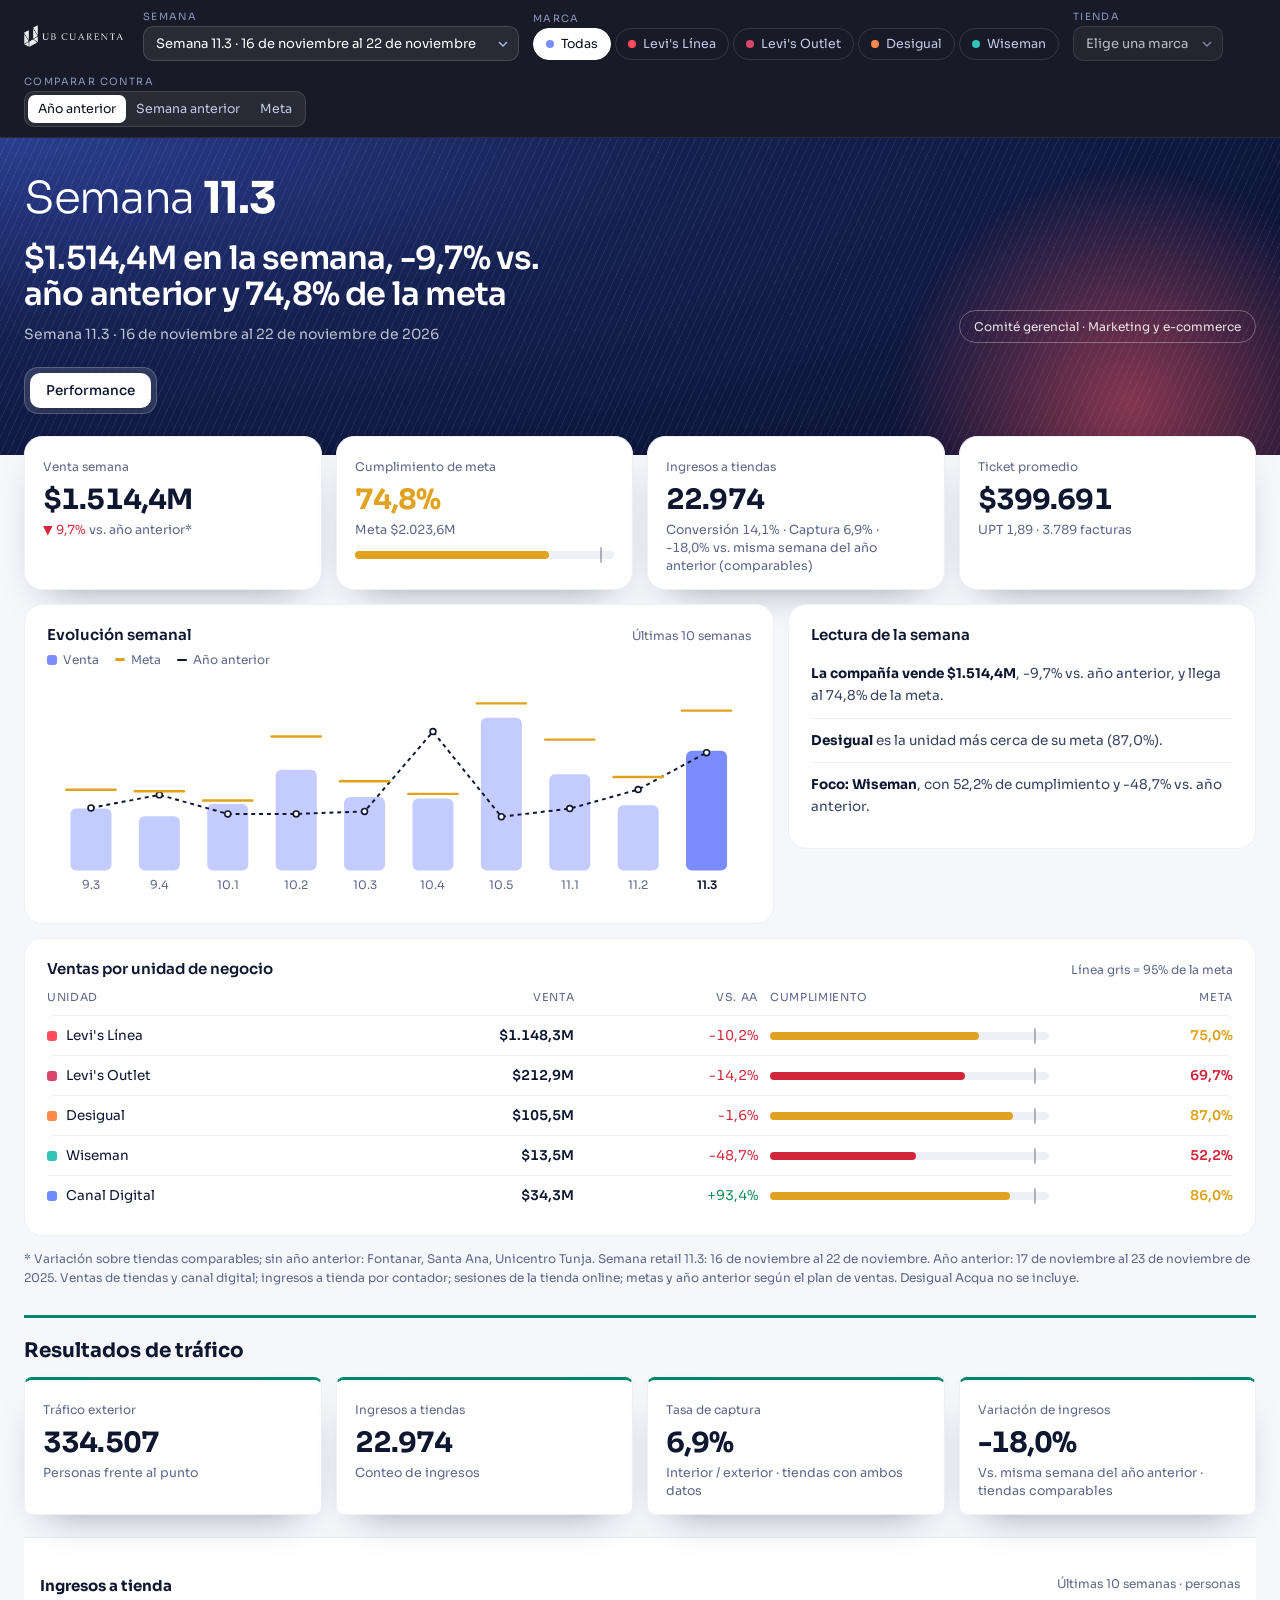
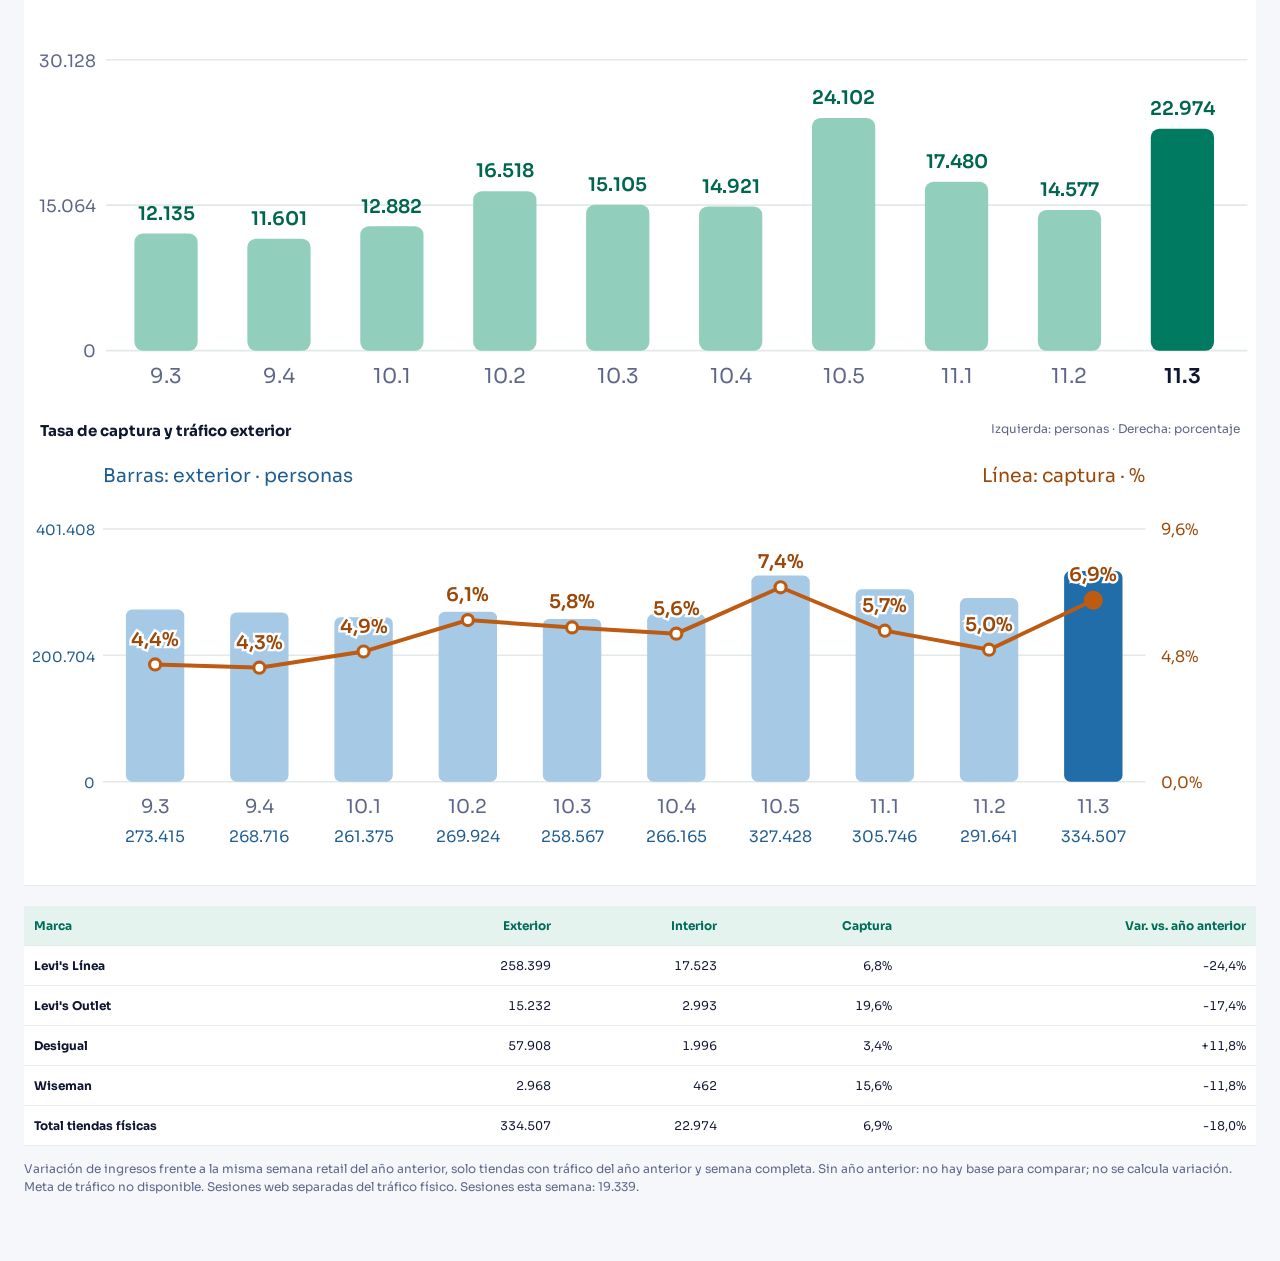
==== commit 034a2e8f: "Borrador informe semana 11.3 (sin CRM) Ventas, meta y año anterior del seguimiento PV cruzado con Ma" ====
--- a/index.html
+++ b/index.html
@@ -262,7 +262,7 @@
 <main id="main"></main>
 <div class="tip" id="tip"></div>
 <script>
-const PKG={"base": {"generado": "2026-11-17T11:09", "semanas": [{"id": "2026-8.1", "etiqueta": "8.1", "inicio": "2026-08-03", "fin": "2026-08-09", "ly_inicio": "2025-08-04", "ly_fin": "2025-08-10"}, {"id": "2026-8.2", "etiqueta": "8.2", "inicio": "2026-08-10", "fin": "2026-08-16", "ly_inicio": "2025-08-11", "ly_fin": "2025-08-17"}, {"id": "2026-8.3", "etiqueta": "8.3", "inicio": "2026-08-17", "fin": "2026-08-23", "ly_inicio": "2025-08-18", "ly_fin": "2025-08-24"}, {"id": "2026-8.4", "etiqueta": "8.4", "inicio": "2026-08-24", "fin": "2026-08-30", "ly_inicio": "2025-08-25", "ly_fin": "2025-08-31"}, {"id": "2026-9.1", "etiqueta": "9.1", "inicio": "2026-08-31", "fin": "2026-09-06", "ly_inicio": "2025-09-01", "ly_fin": "2025-09-07"}, {"id": "2026-9.2", "etiqueta": "9.2", "inicio": "2026-09-07", "fin": "2026-09-13", "ly_inicio": "2025-09-08", "ly_fin": "2025-09-14"}, {"id": "2026-9.3", "etiqueta": "9.3", "inicio": "2026-09-14", "fin": "2026-09-20", "ly_inicio": "2025-09-15", "ly_fin": "2025-09-21"}, {"id": "2026-9.4", "etiqueta": "9.4", "inicio": "2026-09-21", "fin": "2026-09-27", "ly_inicio": "2025-09-22", "ly_fin": "2025-09-28"}, {"id": "2026-10.1", "etiqueta": "10.1", "inicio": "2026-09-28", "fin": "2026-10-04", "ly_inicio": "2025-09-29", "ly_fin": "2025-10-05"}, {"id": "2026-10.2", "etiqueta": "10.2", "inicio": "2026-10-05", "fin": "2026-10-11", "ly_inicio": "2025-10-06", "ly_fin": "2025-10-12"}, {"id": "2026-10.3", "etiqueta": "10.3", "inicio": "2026-10-12", "fin": "2026-10-18", "ly_inicio": "2025-10-13", "ly_fin": "2025-10-19"}, {"id": "2026-10.4", "etiqueta": "10.4", "inicio": "2026-10-19", "fin": "2026-10-25", "ly_inicio": "2025-10-20", "ly_fin": "2025-10-26"}, {"id": "2026-10.5", "etiqueta": "10.5", "inicio": "2026-10-26", "fin": "2026-11-01", "ly_inicio": "2025-10-27", "ly_fin": "2025-11-02"}, {"id": "2026-11.1", "etiqueta": "11.1", "inicio": "2026-11-02", "fin": "2026-11-08", "ly_inicio": "2025-11-03", "ly_fin": "2025-11-09"}, {"id": "2026-11.2", "etiqueta": "11.2", "inicio": "2026-11-09", "fin": "2026-11-15", "ly_inicio": "2025-11-10", "ly_fin": "2025-11-16"}], "tiendas": [{"id": "lo-toberin", "nombre": "Toberín", "unidad": "levis-outlet", "contador": true}, {"id": "lo-bima", "nombre": "Bima", "unidad": "levis-outlet", "contador": true}, {"id": "lo-prov22a", "nombre": "Providencia 22A", "unidad": "levis-outlet", "contador": false}, {"id": "l-colina", "nombre": "Parque La Colina", "unidad": "levis", "contador": true}, {"id": "l-fontanar", "nombre": "Fontanar", "unidad": "levis", "contador": true}, {"id": "l-centromayor", "nombre": "Centro Mayor", "unidad": "levis", "contador": true}, {"id": "l-multiplaza", "nombre": "Multiplaza", "unidad": "levis", "contador": true}, {"id": "l-granestacion", "nombre": "Gran Estación", "unidad": "levis", "contador": true}, {"id": "l-vivatunja", "nombre": "Viva Tunja", "unidad": "levis", "contador": true}, {"id": "l-laestacion", "nombre": "La Estación Ibagué", "unidad": "levis", "contador": true}, {"id": "l-mallplaza", "nombre": "Mall Plaza", "unidad": "levis", "contador": true}, {"id": "l-acqua", "nombre": "Acqua Ibagué", "unidad": "levis", "contador": true}, {"id": "l-nuestrobogota", "nombre": "Nuestro Bogotá", "unidad": "levis", "contador": true}, {"id": "l-salitre", "nombre": "Salitre Plaza", "unidad": "levis", "contador": true}, {"id": "l-retiro", "nombre": "El Retiro", "unidad": "levis", "contador": true}, {"id": "l-prov16a", "nombre": "Providencia 16A", "unidad": "levis", "contador": false}, {"id": "l-roncador", "nombre": "Roncador", "unidad": "levis", "contador": false}, {"id": "l-santaana", "nombre": "Santa Ana", "unidad": "levis", "contador": false}, {"id": "l-unicentrotunja", "nombre": "Unicentro Tunja", "unidad": "levis", "contador": false}, {"id": "l-vergel", "nombre": "Vergel Ibagué", "unidad": "levis", "contador": false}, {"id": "d-bima", "nombre": "Bima", "unidad": "desigual", "contador": true}, {"id": "d-fontanar", "nombre": "Fontanar", "unidad": "desigual", "contador": true}, {"id": "d-santaana", "nombre": "Santa Ana", "unidad": "desigual", "contador": true}, {"id": "w-bima", "nombre": "Bima", "unidad": "wiseman", "contador": true}, {"id": "w-roncador", "nombre": "Roncador", "unidad": "wiseman", "contador": false}, {"id": "dg-online", "nombre": "Tienda online", "unidad": "digital", "contador": false}], "datos": [{"s": "2026-8.1", "t": "lo-toberin", "venta": 98522718, "fac": 338, "und": 571, "traf": 1766.0, "ext": 7304.0, "meta": 139900000, "ly": 100322151, "ses": null, "chk": null, "trafLy": 1751.0}, {"s": "2026-8.1", "t": "lo-bima", "venta": 21581640, "fac": 62, "und": 123, "traf": 706.0, "ext": 7354.0, "meta": 45900000, "ly": 37156097, "ses": null, "chk": null, "trafLy": 957.0}, {"s": "2026-8.1", "t": "lo-prov22a", "venta": 15220050, "fac": 47, "und": 78, "traf": null, "ext": null, "meta": 15900000, "ly": 11261800, "ses": null, "chk": null, "trafLy": null}, {"s": "2026-8.1", "t": "l-colina", "venta": 55711810, "fac": 126, "und": 196, "traf": 1283.0, "ext": 35685.0, "meta": 99900001, "ly": 58353590, "ses": null, "chk": null, "trafLy": 0.0}, {"s": "2026-8.1", "t": "l-fontanar", "venta": 46532980, "fac": 121, "und": 188, "traf": 967.0, "ext": 38541.0, "meta": 89900000, "ly": 63590891, "ses": null, "chk": null, "trafLy": 1177.0}, {"s": "2026-8.1", "t": "l-centromayor", "venta": 58563670, "fac": 134, "und": 228, "traf": 1137.0, "ext": 27575.0, "meta": 74900000, "ly": 48508520, "ses": null, "chk": null, "trafLy": 33.0}, {"s": "2026-8.1", "t": "l-multiplaza", "venta": 36723470, "fac": 85, "und": 146, "traf": 1072.0, "ext": 30968.0, "meta": 59900000, "ly": 49109600, "ses": null, "chk": null, "trafLy": 929.0}, {"s": "2026-8.1", "t": "l-granestacion", "venta": 62483508, "fac": 133, "und": 239, "traf": 1093.0, "ext": 17167.0, "meta": 64900000, "ly": 60777560, "ses": null, "chk": null, "trafLy": 1298.0}, {"s": "2026-8.1", "t": "l-vivatunja", "venta": 28194180, "fac": 80, "und": 117, "traf": 1095.0, "ext": 28416.0, "meta": 49900000, "ly": 42906240, "ses": null, "chk": null, "trafLy": 1454.0}, {"s": "2026-8.1", "t": "l-laestacion", "venta": 31508960, "fac": 82, "und": 153, "traf": 408.0, "ext": 5069.0, "meta": 39900000, "ly": 45731040, "ses": null, "chk": null, "trafLy": 536.0}, {"s": "2026-8.1", "t": "l-mallplaza", "venta": 29714300, "fac": 79, "und": 130, "traf": 874.0, "ext": 12401.0, "meta": 49900000, "ly": 56911760, "ses": null, "chk": null, "trafLy": 824.0}, {"s": "2026-8.1", "t": "l-acqua", "venta": 27057789, "fac": 70, "und": 130, "traf": 401.0, "ext": 6501.0, "meta": 39900000, "ly": 42007242, "ses": null, "chk": null, "trafLy": 0.0}, {"s": "2026-8.1", "t": "l-nuestrobogota", "venta": 21633050, "fac": 58, "und": 91, "traf": 558.0, "ext": 13711.0, "meta": 29900000, "ly": 22409001, "ses": null, "chk": null, "trafLy": 615.0}, {"s": "2026-8.1", "t": "l-salitre", "venta": 13370657, "fac": 42, "und": 56, "traf": 495.0, "ext": 11105.0, "meta": 29900000, "ly": 43414025, "ses": null, "chk": null, "trafLy": 647.0}, {"s": "2026-8.1", "t": "l-retiro", "venta": 10714560, "fac": 28, "und": 39, "traf": 264.0, "ext": 3401.0, "meta": 20900000, "ly": 14375344, "ses": null, "chk": null, "trafLy": null}, {"s": "2026-8.1", "t": "l-prov16a", "venta": 23457860, "fac": 48, "und": 98, "traf": null, "ext": null, "meta": 39900000, "ly": 32644610, "ses": null, "chk": null, "trafLy": null}, {"s": "2026-8.1", "t": "l-roncador", "venta": 14362750, "fac": 32, "und": 67, "traf": null, "ext": null, "meta": 24900000, "ly": 21906590, "ses": null, "chk": null, "trafLy": null}, {"s": "2026-8.1", "t": "d-bima", "venta": 23917847, "fac": 41, "und": 95, "traf": 602.0, "ext": 3325.0, "meta": 27900000, "ly": 21587425, "ses": null, "chk": null, "trafLy": 641.0}, {"s": "2026-8.1", "t": "d-fontanar", "venta": 27085100, "fac": 63, "und": 99, "traf": 630.0, "ext": 29061.0, "meta": 39900000, "ly": 29477905, "ses": null, "chk": null, "trafLy": 0.0}, {"s": "2026-8.1", "t": "d-santaana", "venta": 25553605, "fac": 56, "und": 91, "traf": 506.0, "ext": 16544.0, "meta": 27900000, "ly": 19922145, "ses": null, "chk": null, "trafLy": 0.0}, {"s": "2026-8.1", "t": "w-bima", "venta": 7607800, "fac": 14, "und": 36, "traf": 599.0, "ext": 2948.0, "meta": 11900000, "ly": 6403850, "ses": null, "chk": null, "trafLy": 688.0}, {"s": "2026-8.1", "t": "w-roncador", "venta": 2358767, "fac": 5, "und": 9, "traf": null, "ext": null, "meta": 5900000, "ly": 3390671, "ses": null, "chk": null, "trafLy": null}, {"s": "2026-8.1", "t": "dg-online", "venta": 5336570, "fac": 24, "und": 29, "ext": null, "meta": 19900000, "ly": 14068807, "ses": 13771.0, "chk": 38, "traf": null, "trafLy": null}, {"s": "2026-8.2", "t": "lo-toberin", "venta": 103172494, "fac": 320, "und": 591, "traf": 1677.0, "ext": 7801.0, "meta": 98910000, "ly": 74742310, "ses": null, "chk": null, "trafLy": 1465.0}, {"s": "2026-8.2", "t": "lo-bima", "venta": 24837602, "fac": 79, "und": 148, "traf": 557.0, "ext": 5063.0, "meta": 34899999, "ly": 23390158, "ses": null, "chk": null, "trafLy": 762.0}, {"s": "2026-8.2", "t": "lo-prov22a", "venta": 5103310, "fac": 20, "und": 31, "traf": null, "ext": null, "meta": 12900000, "ly": 4932890, "ses": null, "chk": null, "trafLy": null}, {"s": "2026-8.2", "t": "l-colina", "venta": 55339250, "fac": 114, "und": 237, "traf": 1069.0, "ext": 30955.0, "meta": 69900000, "ly": 31805915, "ses": null, "chk": null, "trafLy": 0.0}, {"s": "2026-8.2", "t": "l-fontanar", "venta": 43724140, "fac": 94, "und": 179, "traf": 704.0, "ext": 39726.0, "meta": 74900000, "ly": 40371060, "ses": null, "chk": null, "trafLy": 926.0}, {"s": "2026-8.2", "t": "l-centromayor", "venta": 44544790, "fac": 107, "und": 222, "traf": 923.0, "ext": 23995.0, "meta": 59900000, "ly": 31137410, "ses": null, "chk": null, "trafLy": 0.0}, {"s": "2026-8.2", "t": "l-multiplaza", "venta": 24755290, "fac": 59, "und": 97, "traf": 597.0, "ext": 34951.0, "meta": 44900000, "ly": 31718970, "ses": null, "chk": null, "trafLy": 659.0}, {"s": "2026-8.2", "t": "l-granestacion", "venta": 39779250, "fac": 86, "und": 177, "traf": 795.0, "ext": 19855.0, "meta": 53910000, "ly": 34845200, "ses": null, "chk": null, "trafLy": 976.0}, {"s": "2026-8.2", "t": "l-vivatunja", "venta": 23476490, "fac": 54, "und": 114, "traf": 959.0, "ext": 26706.0, "meta": 35900000, "ly": 19139710, "ses": null, "chk": null, "trafLy": 1035.0}, {"s": "2026-8.2", "t": "l-laestacion", "venta": 27851600, "fac": 73, "und": 152, "traf": 457.0, "ext": 4782.0, "meta": 24900000, "ly": 15364550, "ses": null, "chk": null, "trafLy": 413.0}, {"s": "2026-8.2", "t": "l-mallplaza", "venta": 21453980, "fac": 57, "und": 91, "traf": 778.0, "ext": 12003.0, "meta": 44900000, "ly": 30539520, "ses": null, "chk": null, "trafLy": 754.0}, {"s": "2026-8.2", "t": "l-acqua", "venta": 35093070, "fac": 76, "und": 214, "traf": 535.0, "ext": 7993.0, "meta": 25415000, "ly": 20485740, "ses": null, "chk": null, "trafLy": 0.0}, {"s": "2026-8.2", "t": "l-nuestrobogota", "venta": 21352990, "fac": 54, "und": 104, "traf": 451.0, "ext": 14065.0, "meta": 23900000, "ly": 10439011, "ses": null, "chk": null, "trafLy": 407.0}, {"s": "2026-8.2", "t": "l-salitre", "venta": 18534485, "fac": 51, "und": 86, "traf": 436.0, "ext": 12565.0, "meta": 32899999, "ly": 30516660, "ses": null, "chk": null, "trafLy": 523.0}, {"s": "2026-8.2", "t": "l-retiro", "venta": 13506940, "fac": 27, "und": 55, "traf": 245.0, "ext": 3535.0, "meta": 22410000, "ly": 25570519, "ses": null, "chk": null, "trafLy": 0.0}, {"s": "2026-8.2", "t": "l-prov16a", "venta": 27488230, "fac": 49, "und": 130, "traf": null, "ext": null, "meta": 32282500, "ly": 32677485, "ses": null, "chk": null, "trafLy": null}, {"s": "2026-8.2", "t": "l-roncador", "venta": 19719880, "fac": 37, "und": 112, "traf": null, "ext": null, "meta": 13782500, "ly": 9004235, "ses": null, "chk": null, "trafLy": null}, {"s": "2026-8.2", "t": "d-bima", "venta": 12084130, "fac": 30, "und": 54, "traf": 416.0, "ext": 3518.0, "meta": 24900000, "ly": 17706570, "ses": null, "chk": null, "trafLy": 505.0}, {"s": "2026-8.2", "t": "d-fontanar", "venta": 29085012, "fac": 57, "und": 113, "traf": 545.0, "ext": 28210.0, "meta": 32900000, "ly": 20405340, "ses": null, "chk": null, "trafLy": 0.0}, {"s": "2026-8.2", "t": "d-santaana", "venta": 20736790, "fac": 61, "und": 79, "traf": 606.0, "ext": 16749.0, "meta": 25900000, "ly": 12425605, "ses": null, "chk": null, "trafLy": 0.0}, {"s": "2026-8.2", "t": "w-bima", "venta": 9803531, "fac": 18, "und": 38, "traf": 552.0, "ext": 3040.0, "meta": 12900000, "ly": 7460132, "ses": null, "chk": null, "trafLy": 752.0}, {"s": "2026-8.2", "t": "w-roncador", "venta": 1050712, "fac": 1, "und": 7, "traf": null, "ext": null, "meta": 5457500, "ly": 775235, "ses": null, "chk": null, "trafLy": null}, {"s": "2026-8.2", "t": "dg-online", "venta": 21478678, "fac": 70, "und": 108, "ext": null, "meta": 15900000, "ly": 11671570, "ses": 12098.0, "chk": 49, "traf": null, "trafLy": null}, {"s": "2026-8.3", "t": "lo-toberin", "venta": 101121040, "fac": 309, "und": 548, "traf": 1782.0, "ext": 8636.0, "meta": 129900001, "ly": 78523250, "ses": null, "chk": null, "trafLy": 1532.0}, {"s": "2026-8.3", "t": "lo-bima", "venta": 23787000, "fac": 68, "und": 130, "traf": 616.0, "ext": 4712.0, "meta": 26910000, "ly": 24747570, "ses": null, "chk": null, "trafLy": 751.0}, {"s": "2026-8.3", "t": "lo-prov22a", "venta": 5848980, "fac": 22, "und": 35, "traf": null, "ext": null, "meta": 10899999, "ly": 6779695, "ses": null, "chk": null, "trafLy": null}, {"s": "2026-8.3", "t": "l-colina", "venta": 62832523, "fac": 144, "und": 241, "traf": 1231.0, "ext": 32958.0, "meta": 64900000, "ly": 47647660, "ses": null, "chk": null, "trafLy": 0.0}, {"s": "2026-8.3", "t": "l-fontanar", "venta": 47160234, "fac": 116, "und": 177, "traf": 933.0, "ext": 41476.0, "meta": 64900000, "ly": 47398850, "ses": null, "chk": null, "trafLy": 1004.0}, {"s": "2026-8.3", "t": "l-centromayor", "venta": 39796943, "fac": 98, "und": 154, "traf": 1048.0, "ext": 20955.0, "meta": 54899999, "ly": 27098620, "ses": null, "chk": null, "trafLy": 0.0}, {"s": "2026-8.3", "t": "l-multiplaza", "venta": 30041536, "fac": 67, "und": 107, "traf": 752.0, "ext": 41835.0, "meta": 39900000, "ly": 30213310, "ses": null, "chk": null, "trafLy": 813.0}, {"s": "2026-8.3", "t": "l-granestacion", "venta": 43368785, "fac": 94, "und": 161, "traf": 876.0, "ext": 21842.0, "meta": 52899999, "ly": 42050440, "ses": null, "chk": null, "trafLy": 917.0}, {"s": "2026-8.3", "t": "l-vivatunja", "venta": 30364357, "fac": 75, "und": 120, "traf": 961.0, "ext": 21945.0, "meta": 29900000, "ly": 20185701, "ses": null, "chk": null, "trafLy": 921.0}, {"s": "2026-8.3", "t": "l-laestacion", "venta": 15328183, "fac": 45, "und": 70, "traf": 298.0, "ext": 4814.0, "meta": 27900000, "ly": 16491000, "ses": null, "chk": null, "trafLy": 347.0}, {"s": "2026-8.3", "t": "l-mallplaza", "venta": 25632627, "fac": 62, "und": 96, "traf": 928.0, "ext": 12286.0, "meta": 39900000, "ly": 39945130, "ses": null, "chk": null, "trafLy": 858.0}, {"s": "2026-8.3", "t": "l-acqua", "venta": 28641995, "fac": 75, "und": 129, "traf": 431.0, "ext": 7247.0, "meta": 34900001, "ly": 29185660, "ses": null, "chk": null, "trafLy": 0.0}, {"s": "2026-8.3", "t": "l-nuestrobogota", "venta": 14799887, "fac": 34, "und": 58, "traf": 406.0, "ext": 14597.0, "meta": 19900001, "ly": 14420350, "ses": null, "chk": null, "trafLy": null}, {"s": "2026-8.3", "t": "l-salitre", "venta": 20062221, "fac": 52, "und": 84, "traf": 488.0, "ext": 12840.0, "meta": 24900000, "ly": 19365025, "ses": null, "chk": null, "trafLy": 467.0}, {"s": "2026-8.3", "t": "l-retiro", "venta": 11604549, "fac": 23, "und": 44, "traf": 243.0, "ext": 3494.0, "meta": 20900001, "ly": 13441704, "ses": null, "chk": null, "trafLy": 0.0}, {"s": "2026-8.3", "t": "l-prov16a", "venta": 29134666, "fac": 55, "und": 116, "traf": null, "ext": null, "meta": 32282500, "ly": 29650210, "ses": null, "chk": null, "trafLy": null}, {"s": "2026-8.3", "t": "l-roncador", "venta": 16578128, "fac": 38, "und": 67, "traf": null, "ext": null, "meta": 18407499, "ly": 15766805, "ses": null, "chk": null, "trafLy": null}, {"s": "2026-8.3", "t": "d-bima", "venta": 16806701, "fac": 24, "und": 63, "traf": 550.0, "ext": 2998.0, "meta": 19900000, "ly": 11216560, "ses": null, "chk": null, "trafLy": 537.0}, {"s": "2026-8.3", "t": "d-fontanar", "venta": 21162077, "fac": 45, "und": 64, "traf": 551.0, "ext": 32730.0, "meta": 29900000, "ly": 21604475, "ses": null, "chk": null, "trafLy": 0.0}, {"s": "2026-8.3", "t": "d-santaana", "venta": 17663980, "fac": 45, "und": 61, "traf": 491.0, "ext": 17237.0, "meta": 24900000, "ly": 17457280, "ses": null, "chk": null, "trafLy": 0.0}, {"s": "2026-8.3", "t": "w-bima", "venta": 6541018, "fac": 12, "und": 30, "traf": 484.0, "ext": 2940.0, "meta": 12899999, "ly": 9719981, "ses": null, "chk": null, "trafLy": 691.0}, {"s": "2026-8.3", "t": "w-roncador", "venta": 1355630, "fac": 4, "und": 6, "traf": null, "ext": null, "meta": 4899999, "ly": 4619398, "ses": null, "chk": null, "trafLy": null}, {"s": "2026-8.3", "t": "dg-online", "venta": 20565365, "fac": 79, "und": 119, "ext": null, "meta": 19900000, "ly": 14215050, "ses": 19111.0, "chk": 84, "traf": null, "trafLy": null}, {"s": "2026-8.4", "t": "lo-toberin", "venta": 110301905, "fac": 365, "und": 607, "traf": 1826.0, "ext": 8377.0, "meta": 113905000, "ly": 80030951, "ses": null, "chk": null, "trafLy": 1698.0}, {"s": "2026-8.4", "t": "lo-bima", "venta": 30589090, "fac": 88, "und": 180, "traf": 574.0, "ext": 7448.0, "meta": 30515000, "ly": 26288447, "ses": null, "chk": null, "trafLy": 737.0}, {"s": "2026-8.4", "t": "lo-prov22a", "venta": 7350900, "fac": 23, "und": 38, "traf": null, "ext": null, "meta": 19900000, "ly": 18861495, "ses": null, "chk": null, "trafLy": null}, {"s": "2026-8.4", "t": "l-colina", "venta": 71633478, "fac": 146, "und": 275, "traf": 1169.0, "ext": 32129.0, "meta": 76410000, "ly": 67420150, "ses": null, "chk": null, "trafLy": 0.0}, {"s": "2026-8.4", "t": "l-fontanar", "venta": 48793813, "fac": 116, "und": 191, "traf": 596.0, "ext": 27450.0, "meta": 74900000, "ly": 54939770, "ses": null, "chk": null, "trafLy": 1094.0}, {"s": "2026-8.4", "t": "l-centromayor", "venta": 47914070, "fac": 128, "und": 197, "traf": 1034.0, "ext": 22186.0, "meta": 64900000, "ly": 53220900, "ses": null, "chk": null, "trafLy": 0.0}, {"s": "2026-8.4", "t": "l-multiplaza", "venta": 40477895, "fac": 97, "und": 155, "traf": 758.0, "ext": 39081.0, "meta": 54900000, "ly": 51373465, "ses": null, "chk": null, "trafLy": 978.0}, {"s": "2026-8.4", "t": "l-granestacion", "venta": 48138084, "fac": 117, "und": 185, "traf": 912.0, "ext": 21591.0, "meta": 59900000, "ly": 49420580, "ses": null, "chk": null, "trafLy": 1168.0}, {"s": "2026-8.4", "t": "l-vivatunja", "venta": 30185268, "fac": 87, "und": 128, "traf": 1031.0, "ext": 26500.0, "meta": 39900000, "ly": 27300080, "ses": null, "chk": null, "trafLy": 1417.0}, {"s": "2026-8.4", "t": "l-laestacion", "venta": 28452225, "fac": 77, "und": 130, "traf": 446.0, "ext": 4866.0, "meta": 34900000, "ly": 26211130, "ses": null, "chk": null, "trafLy": 515.0}, {"s": "2026-8.4", "t": "l-mallplaza", "venta": 36688286, "fac": 87, "und": 138, "traf": 974.0, "ext": 12497.0, "meta": 59900000, "ly": 52414231, "ses": null, "chk": null, "trafLy": 1132.0}, {"s": "2026-8.4", "t": "l-acqua", "venta": 24231496, "fac": 61, "und": 120, "traf": 286.0, "ext": 6139.0, "meta": 44900001, "ly": 46161330, "ses": null, "chk": null, "trafLy": null}, {"s": "2026-8.4", "t": "l-nuestrobogota", "venta": 17940507, "fac": 36, "und": 66, "traf": 395.0, "ext": 13703.0, "meta": 27900000, "ly": 21627711, "ses": null, "chk": null, "trafLy": 0.0}, {"s": "2026-8.4", "t": "l-salitre", "venta": 22468732, "fac": 60, "und": 95, "traf": 509.0, "ext": 14117.0, "meta": 44900000, "ly": 37854105, "ses": null, "chk": null, "trafLy": 658.0}, {"s": "2026-8.4", "t": "l-retiro", "venta": 11667049, "fac": 29, "und": 45, "traf": 257.0, "ext": 5072.0, "meta": 25900000, "ly": 22904367, "ses": null, "chk": null, "trafLy": 0.0}, {"s": "2026-8.4", "t": "l-prov16a", "venta": 27985421, "fac": 58, "und": 115, "traf": null, "ext": null, "meta": 44900000, "ly": 47122925, "ses": null, "chk": null, "trafLy": null}, {"s": "2026-8.4", "t": "l-roncador", "venta": 10383363, "fac": 22, "und": 42, "traf": null, "ext": null, "meta": 25900000, "ly": 22303405, "ses": null, "chk": null, "trafLy": null}, {"s": "2026-8.4", "t": "d-bima", "venta": 12401885, "fac": 28, "und": 41, "traf": 492.0, "ext": 3172.0, "meta": 24900000, "ly": 19019155, "ses": null, "chk": null, "trafLy": 632.0}, {"s": "2026-8.4", "t": "d-fontanar", "venta": 21799723, "fac": 41, "und": 65, "traf": 338.0, "ext": 30382.0, "meta": 29900000, "ly": 24929864, "ses": null, "chk": null, "trafLy": 0.0}, {"s": "2026-8.4", "t": "d-santaana", "venta": 16661855, "fac": 26, "und": 48, "traf": 342.0, "ext": 17543.0, "meta": 25900000, "ly": 17056030, "ses": null, "chk": null, "trafLy": 0.0}, {"s": "2026-8.4", "t": "w-bima", "venta": 14091989, "fac": 32, "und": 61, "traf": 683.0, "ext": 4301.0, "meta": 12900000, "ly": 10472750, "ses": null, "chk": null, "trafLy": 765.0}, {"s": "2026-8.4", "t": "w-roncador", "venta": 2173451, "fac": 8, "und": 11, "traf": null, "ext": null, "meta": 5900000, "ly": 5066765, "ses": null, "chk": null, "trafLy": null}, {"s": "2026-8.4", "t": "dg-online", "venta": 22053359, "fac": 65, "und": 124, "ext": null, "meta": 24900000, "ly": 19078690, "ses": 11805.0, "chk": 71, "traf": null, "trafLy": null}, {"s": "2026-9.1", "t": "lo-toberin", "venta": 126594260, "fac": 401, "und": 682, "traf": 1858.0, "ext": 8944.0, "meta": 107910000, "ly": 86223667, "ses": null, "chk": null, "trafLy": 1550.0}, {"s": "2026-9.1", "t": "lo-bima", "venta": 28433841, "fac": 93, "und": 171, "traf": 583.0, "ext": 5818.0, "meta": 39900000, "ly": 31006860, "ses": null, "chk": null, "trafLy": 728.0}, {"s": "2026-9.1", "t": "lo-prov22a", "venta": 7855140, "fac": 29, "und": 41, "traf": null, "ext": null, "meta": 12900000, "ly": 8647919, "ses": null, "chk": null, "trafLy": null}, {"s": "2026-9.1", "t": "l-colina", "venta": 70793442, "fac": 153, "und": 265, "traf": 1109.0, "ext": 27890.0, "meta": 79900000, "ly": 45729383, "ses": null, "chk": null, "trafLy": 0.0}, {"s": "2026-9.1", "t": "l-fontanar", "venta": 59588099, "fac": 132, "und": 214, "traf": 415.0, "ext": 11931.0, "meta": 69900000, "ly": 40687468, "ses": null, "chk": null, "trafLy": 1141.0}, {"s": "2026-9.1", "t": "l-centromayor", "venta": 71936443, "fac": 192, "und": 290, "traf": 1179.0, "ext": 19333.0, "meta": 64900000, "ly": 51533240, "ses": null, "chk": null, "trafLy": 0.0}, {"s": "2026-9.1", "t": "l-multiplaza", "venta": 39770325, "fac": 90, "und": 145, "traf": 850.0, "ext": 35060.0, "meta": 54900000, "ly": 44600156, "ses": null, "chk": null, "trafLy": 895.0}, {"s": "2026-9.1", "t": "l-granestacion", "venta": 48174782, "fac": 103, "und": 185, "traf": 906.0, "ext": 23167.0, "meta": 64900000, "ly": 51762821, "ses": null, "chk": null, "trafLy": 1082.0}, {"s": "2026-9.1", "t": "l-vivatunja", "venta": 37346425, "fac": 81, "und": 139, "traf": 1092.0, "ext": 27477.0, "meta": 44900000, "ly": 38241447, "ses": null, "chk": null, "trafLy": 1349.0}, {"s": "2026-9.1", "t": "l-laestacion", "venta": 20292776, "fac": 51, "und": 88, "traf": 417.0, "ext": 5507.0, "meta": 39900000, "ly": 33987737, "ses": null, "chk": null, "trafLy": 362.0}, {"s": "2026-9.1", "t": "l-mallplaza", "venta": 36637195, "fac": 90, "und": 144, "traf": 967.0, "ext": 12149.0, "meta": 54900000, "ly": 46877446, "ses": null, "chk": null, "trafLy": 945.0}, {"s": "2026-9.1", "t": "l-acqua", "venta": 22605791, "fac": 55, "und": 96, "traf": 446.0, "ext": 7618.0, "meta": 39900000, "ly": 35477240, "ses": null, "chk": null, "trafLy": 772.0}, {"s": "2026-9.1", "t": "l-nuestrobogota", "venta": 10951048, "fac": 30, "und": 45, "traf": 374.0, "ext": 13478.0, "meta": 26900000, "ly": 21257449, "ses": null, "chk": null, "trafLy": 0.0}, {"s": "2026-9.1", "t": "l-salitre", "venta": 23665456, "fac": 65, "und": 100, "traf": 507.0, "ext": 16787.0, "meta": 24900000, "ly": 18185318, "ses": null, "chk": null, "trafLy": 473.0}, {"s": "2026-9.1", "t": "l-retiro", "venta": 9366789, "fac": 23, "und": 29, "traf": 259.0, "ext": 3662.0, "meta": 25900000, "ly": 23425022, "ses": null, "chk": null, "trafLy": 0.0}, {"s": "2026-9.1", "t": "l-prov16a", "venta": 25624066, "fac": 54, "und": 104, "traf": null, "ext": null, "meta": 36907500, "ly": 37710504, "ses": null, "chk": null, "trafLy": null}, {"s": "2026-9.1", "t": "l-roncador", "venta": 11860363, "fac": 28, "und": 47, "traf": null, "ext": null, "meta": 13782500, "ly": 10994961, "ses": null, "chk": null, "trafLy": null}, {"s": "2026-9.1", "t": "d-bima", "venta": 15887335, "fac": 21, "und": 47, "traf": 478.0, "ext": 3228.0, "meta": 21900000, "ly": 16604490, "ses": null, "chk": null, "trafLy": 261.0}, {"s": "2026-9.1", "t": "d-fontanar", "venta": 26958377, "fac": 47, "und": 83, "traf": 367.0, "ext": 22214.0, "meta": 41310000, "ly": 42660220, "ses": null, "chk": null, "trafLy": 613.0}, {"s": "2026-9.1", "t": "d-santaana", "venta": 17218145, "fac": 40, "und": 56, "traf": 329.0, "ext": 17304.0, "meta": 29900000, "ly": 24194755, "ses": null, "chk": null, "trafLy": 0.0}, {"s": "2026-9.1", "t": "w-bima", "venta": 4288013, "fac": 11, "und": 19, "traf": 572.0, "ext": 3061.0, "meta": 11900001, "ly": 8692938, "ses": null, "chk": null, "trafLy": 724.0}, {"s": "2026-9.1", "t": "w-roncador", "venta": 3516906, "fac": 7, "und": 14, "traf": null, "ext": null, "meta": 5457500, "ly": 5138051, "ses": null, "chk": null, "trafLy": null}, {"s": "2026-9.1", "t": "dg-online", "venta": 17734425, "fac": 69, "und": 102, "ext": null, "meta": 19900000, "ly": 15458920, "ses": 9238.0, "chk": 63, "traf": null, "trafLy": null}, {"s": "2026-9.2", "t": "lo-toberin", "venta": 117977610, "fac": 401, "und": 662, "traf": 1873.0, "ext": 9274.0, "meta": 129900000, "ly": 93848480, "ses": null, "chk": null, "trafLy": 1621.0}, {"s": "2026-9.2", "t": "lo-bima", "venta": 34210580, "fac": 93, "und": 190, "traf": 562.0, "ext": 9836.0, "meta": 38165000, "ly": 38059140, "ses": null, "chk": null, "trafLy": 920.0}, {"s": "2026-9.2", "t": "lo-prov22a", "venta": 13549980, "fac": 33, "und": 77, "traf": null, "ext": null, "meta": 11932500, "ly": 9954213, "ses": null, "chk": null, "trafLy": null}, {"s": "2026-9.2", "t": "l-colina", "venta": 59179203, "fac": 118, "und": 212, "traf": 956.0, "ext": 30409.0, "meta": 64515000, "ly": 50315960, "ses": null, "chk": null, "trafLy": 0.0}, {"s": "2026-9.2", "t": "l-fontanar", "venta": 60054917, "fac": 132, "und": 216, "traf": 393.0, "ext": 12304.0, "meta": 64900000, "ly": 32681342, "ses": null, "chk": null, "trafLy": 883.0}, {"s": "2026-9.2", "t": "l-centromayor", "venta": 58151111, "fac": 139, "und": 234, "traf": 1089.0, "ext": 21592.0, "meta": 69900000, "ly": 48451324, "ses": null, "chk": null, "trafLy": 0.0}, {"s": "2026-9.2", "t": "l-multiplaza", "venta": 31617334, "fac": 77, "und": 111, "traf": 777.0, "ext": 37011.0, "meta": 44900000, "ly": 32775618, "ses": null, "chk": null, "trafLy": 413.0}, {"s": "2026-9.2", "t": "l-granestacion", "venta": 60814984, "fac": 125, "und": 240, "traf": 871.0, "ext": 23971.0, "meta": 58410000, "ly": 51844740, "ses": null, "chk": null, "trafLy": 1130.0}, {"s": "2026-9.2", "t": "l-vivatunja", "venta": 27896809, "fac": 80, "und": 115, "traf": 1062.0, "ext": 22699.0, "meta": 30900000, "ly": 22232935, "ses": null, "chk": null, "trafLy": 874.0}, {"s": "2026-9.2", "t": "l-laestacion", "venta": 25985648, "fac": 66, "und": 109, "traf": 335.0, "ext": 6040.0, "meta": 29900000, "ly": 22145352, "ses": null, "chk": null, "trafLy": 0.0}, {"s": "2026-9.2", "t": "l-mallplaza", "venta": 41258108, "fac": 94, "und": 157, "traf": 1021.0, "ext": 13106.0, "meta": 49900000, "ly": 42992041, "ses": null, "chk": null, "trafLy": 1012.0}, {"s": "2026-9.2", "t": "l-acqua", "venta": 22822727, "fac": 67, "und": 99, "traf": 375.0, "ext": 7739.0, "meta": 29900000, "ly": 24691209, "ses": null, "chk": null, "trafLy": 1233.0}, {"s": "2026-9.2", "t": "l-nuestrobogota", "venta": 21011849, "fac": 51, "und": 83, "traf": 420.0, "ext": 10587.0, "meta": 22900000, "ly": 17126271, "ses": null, "chk": null, "trafLy": 0.0}, {"s": "2026-9.2", "t": "l-salitre", "venta": 19278584, "fac": 60, "und": 82, "traf": 485.0, "ext": 15904.0, "meta": 24900000, "ly": 19466718, "ses": null, "chk": null, "trafLy": 443.0}, {"s": "2026-9.2", "t": "l-retiro", "venta": 11301279, "fac": 28, "und": 41, "traf": 238.0, "ext": 3469.0, "meta": 16900000, "ly": 12964616, "ses": null, "chk": null, "trafLy": 0.0}, {"s": "2026-9.2", "t": "l-prov16a", "venta": 21911853, "fac": 42, "und": 84, "traf": null, "ext": null, "meta": 33207500, "ly": 32791836, "ses": null, "chk": null, "trafLy": null}, {"s": "2026-9.2", "t": "l-roncador", "venta": 8479394, "fac": 24, "und": 33, "traf": null, "ext": null, "meta": 18900000, "ly": 14536383, "ses": null, "chk": null, "trafLy": null}, {"s": "2026-9.2", "t": "d-bima", "venta": 13735580, "fac": 28, "und": 52, "traf": 594.0, "ext": 8127.0, "meta": 27900000, "ly": 23483170, "ses": null, "chk": null, "trafLy": 265.0}, {"s": "2026-9.2", "t": "d-fontanar", "venta": 29936097, "fac": 50, "und": 92, "traf": 386.0, "ext": 25602.0, "meta": 33915000, "ly": 33046510, "ses": null, "chk": null, "trafLy": 619.0}, {"s": "2026-9.2", "t": "d-santaana", "venta": 13497200, "fac": 26, "und": 38, "traf": 290.0, "ext": 16441.0, "meta": 25900000, "ly": 18826450, "ses": null, "chk": null, "trafLy": 0.0}, {"s": "2026-9.2", "t": "w-bima", "venta": 8685032, "fac": 19, "und": 45, "traf": 682.0, "ext": 3458.0, "meta": 9899999, "ly": 5640480, "ses": null, "chk": null, "trafLy": 635.0}, {"s": "2026-9.2", "t": "w-roncador", "venta": 2128786, "fac": 6, "und": 11, "traf": null, "ext": null, "meta": 5900000, "ly": 4993609, "ses": null, "chk": null, "trafLy": null}, {"s": "2026-9.2", "t": "dg-online", "venta": 18713170, "fac": 81, "und": 125, "ext": null, "meta": 21900000, "ly": 16058050, "ses": 10455.0, "chk": 77, "traf": null, "trafLy": null}, {"s": "2026-9.3", "t": "lo-toberin", "venta": 115964811, "fac": 392, "und": 651, "traf": 2006.0, "ext": 8819.0, "meta": 123405000, "ly": 91993691, "ses": null, "chk": null, "trafLy": 1626.0}, {"s": "2026-9.3", "t": "lo-bima", "venta": 36421020, "fac": 103, "und": 208, "traf": 710.0, "ext": 5401.0, "meta": 40410000, "ly": 34088680, "ses": null, "chk": null, "trafLy": 1000.0}, {"s": "2026-9.3", "t": "lo-prov22a", "venta": 16079760, "fac": 49, "und": 84, "traf": null, "ext": null, "meta": 17900000, "ly": 14359932, "ses": null, "chk": null, "trafLy": null}, {"s": "2026-9.3", "t": "l-colina", "venta": 55997098, "fac": 121, "und": 201, "traf": 918.0, "ext": 33324.0, "meta": 84915000, "ly": 46853612, "ses": null, "chk": null, "trafLy": 0.0}, {"s": "2026-9.3", "t": "l-fontanar", "venta": 51397310, "fac": 111, "und": 198, "traf": 419.0, "ext": 10851.0, "meta": 76415000, "ly": 45826630, "ses": null, "chk": null, "trafLy": 1133.0}, {"s": "2026-9.3", "t": "l-centromayor", "venta": 73760977, "fac": 176, "und": 284, "traf": 928.0, "ext": 14992.0, "meta": 76415000, "ly": 68474546, "ses": null, "chk": null, "trafLy": 0.0}, {"s": "2026-9.3", "t": "l-multiplaza", "venta": 39661731, "fac": 92, "und": 136, "traf": 779.0, "ext": 40758.0, "meta": 48369250, "ly": 36070338, "ses": null, "chk": null, "trafLy": 0.0}, {"s": "2026-9.3", "t": "l-granestacion", "venta": 58984350, "fac": 120, "und": 235, "traf": 832.0, "ext": 23512.0, "meta": 63418500, "ly": 62339055, "ses": null, "chk": null, "trafLy": 1125.0}, {"s": "2026-9.3", "t": "l-vivatunja", "venta": 49591650, "fac": 131, "und": 218, "traf": 1220.0, "ext": 23545.0, "meta": 42655000, "ly": 27458113, "ses": null, "chk": null, "trafLy": 716.0}, {"s": "2026-9.3", "t": "l-laestacion", "venta": 32062198, "fac": 104, "und": 162, "traf": 521.0, "ext": 6000.0, "meta": 44900000, "ly": 43211000, "ses": null, "chk": null, "trafLy": 195.0}, {"s": "2026-9.3", "t": "l-mallplaza", "venta": 32285261, "fac": 79, "und": 119, "traf": 615.0, "ext": 8869.0, "meta": 59415000, "ly": 54572580, "ses": null, "chk": null, "trafLy": 1200.0}, {"s": "2026-9.3", "t": "l-acqua", "venta": 34781650, "fac": 111, "und": 171, "traf": 514.0, "ext": 7098.0, "meta": 44900000, "ly": 32996141, "ses": null, "chk": null, "trafLy": 989.0}, {"s": "2026-9.3", "t": "l-nuestrobogota", "venta": 20943370, "fac": 55, "und": 90, "traf": 452.0, "ext": 13022.0, "meta": 35900000, "ly": 25629614, "ses": null, "chk": null, "trafLy": 0.0}, {"s": "2026-9.3", "t": "l-salitre", "venta": 19069510, "fac": 52, "und": 72, "traf": 444.0, "ext": 16544.0, "meta": 33915000, "ly": 29270417, "ses": null, "chk": null, "trafLy": 513.0}, {"s": "2026-9.3", "t": "l-retiro", "venta": 14077495, "fac": 32, "und": 53, "traf": 238.0, "ext": 3638.0, "meta": 23715000, "ly": 20690922, "ses": null, "chk": null, "trafLy": 0.0}, {"s": "2026-9.3", "t": "l-prov16a", "venta": 29086060, "fac": 50, "und": 114, "traf": null, "ext": null, "meta": 34132500, "ly": 28344485, "ses": null, "chk": null, "trafLy": null}, {"s": "2026-9.3", "t": "l-roncador", "venta": 16957150, "fac": 40, "und": 76, "traf": null, "ext": null, "meta": 25900000, "ly": 23709636, "ses": null, "chk": null, "trafLy": null}, {"s": "2026-9.3", "t": "d-bima", "venta": 7934045, "fac": 28, "und": 37, "traf": 175.0, "ext": 692.0, "meta": 29900000, "ly": 24260490, "ses": null, "chk": null, "trafLy": 207.0}, {"s": "2026-9.3", "t": "d-fontanar", "venta": 22116945, "fac": 46, "und": 70, "traf": 505.0, "ext": 36452.0, "meta": 39900000, "ly": 28398075, "ses": null, "chk": null, "trafLy": 612.0}, {"s": "2026-9.3", "t": "d-santaana", "venta": 19545560, "fac": 31, "und": 58, "traf": 282.0, "ext": 16677.0, "meta": 23310000, "ly": 20496745, "ses": null, "chk": null, "trafLy": 0.0}, {"s": "2026-9.3", "t": "w-bima", "venta": 9352921, "fac": 17, "und": 40, "traf": 577.0, "ext": 3221.0, "meta": 11900000, "ly": 6892909, "ses": null, "chk": null, "trafLy": 742.0}, {"s": "2026-9.3", "t": "w-roncador", "venta": 4457070, "fac": 12, "und": 22, "traf": null, "ext": null, "meta": 9900000, "ly": 7040420, "ses": null, "chk": null, "trafLy": null}, {"s": "2026-9.3", "t": "dg-online", "venta": 24630960, "fac": 100, "und": 161, "ext": null, "meta": 29900000, "ly": 17532229, "ses": 12027.0, "chk": 105, "traf": null, "trafLy": null}, {"s": "2026-9.4", "t": "lo-toberin", "venta": 142263591, "fac": 407, "und": 885, "traf": 1916.0, "ext": 8645.0, "meta": 118915000, "ly": 120933911, "ses": null, "chk": null, "trafLy": 1790.0}, {"s": "2026-9.4", "t": "lo-bima", "venta": 29395445, "fac": 97, "und": 188, "traf": 602.0, "ext": 5258.0, "meta": 42900000, "ly": 32055600, "ses": null, "chk": null, "trafLy": 869.0}, {"s": "2026-9.4", "t": "lo-prov22a", "venta": 12386100, "fac": 38, "und": 65, "traf": null, "ext": null, "meta": 17900000, "ly": 18939990, "ses": null, "chk": null, "trafLy": null}, {"s": "2026-9.4", "t": "l-colina", "venta": 56196037, "fac": 125, "und": 204, "traf": 941.0, "ext": 32952.0, "meta": 79900000, "ly": 67777599, "ses": null, "chk": null, "trafLy": 0.0}, {"s": "2026-9.4", "t": "l-fontanar", "venta": 52797900, "fac": 112, "und": 201, "traf": 437.0, "ext": 9896.0, "meta": 79900000, "ly": 66364166, "ses": null, "chk": null, "trafLy": 1071.0}, {"s": "2026-9.4", "t": "l-centromayor", "venta": 49600113, "fac": 111, "und": 184, "traf": 936.0, "ext": 19264.0, "meta": 79900000, "ly": 69164428, "ses": null, "chk": null, "trafLy": 0.0}, {"s": "2026-9.4", "t": "l-multiplaza", "venta": 34120087, "fac": 83, "und": 129, "traf": 742.0, "ext": 36934.0, "meta": 59900000, "ly": 62030768, "ses": null, "chk": null, "trafLy": 0.0}, {"s": "2026-9.4", "t": "l-granestacion", "venta": 43006068, "fac": 98, "und": 162, "traf": 876.0, "ext": 28353.0, "meta": 69900000, "ly": 61569973, "ses": null, "chk": null, "trafLy": 1366.0}, {"s": "2026-9.4", "t": "l-vivatunja", "venta": 35204143, "fac": 90, "und": 140, "traf": 933.0, "ext": 25783.0, "meta": 39900000, "ly": 37214543, "ses": null, "chk": null, "trafLy": 0.0}, {"s": "2026-9.4", "t": "l-laestacion", "venta": 19486307, "fac": 52, "und": 85, "traf": 349.0, "ext": 5683.0, "meta": 34900000, "ly": 38360782, "ses": null, "chk": null, "trafLy": 0.0}, {"s": "2026-9.4", "t": "l-mallplaza", "venta": 29588526, "fac": 76, "und": 109, "traf": 853.0, "ext": 12692.0, "meta": 59900000, "ly": 63588653, "ses": null, "chk": null, "trafLy": 1311.0}, {"s": "2026-9.4", "t": "l-acqua", "venta": 22482165, "fac": 72, "und": 107, "traf": 480.0, "ext": 9471.0, "meta": 44900000, "ly": 50018133, "ses": null, "chk": null, "trafLy": 1045.0}, {"s": "2026-9.4", "t": "l-nuestrobogota", "venta": 18897117, "fac": 44, "und": 79, "traf": 361.0, "ext": 15888.0, "meta": 29900000, "ly": 32203846, "ses": null, "chk": null, "trafLy": 0.0}, {"s": "2026-9.4", "t": "l-salitre", "venta": 22509931, "fac": 59, "und": 90, "traf": 448.0, "ext": 15626.0, "meta": 29900000, "ly": 32600442, "ses": null, "chk": null, "trafLy": 641.0}, {"s": "2026-9.4", "t": "l-retiro", "venta": 11050599, "fac": 26, "und": 38, "traf": 231.0, "ext": 3241.0, "meta": 19900000, "ly": 19465102, "ses": null, "chk": null, "trafLy": 0.0}, {"s": "2026-9.4", "t": "l-prov16a", "venta": 22495262, "fac": 42, "und": 86, "traf": null, "ext": null, "meta": 34132500, "ly": 36421504, "ses": null, "chk": null, "trafLy": null}, {"s": "2026-9.4", "t": "l-roncador", "venta": 8800829, "fac": 22, "und": 39, "traf": null, "ext": null, "meta": 19900000, "ly": 24280080, "ses": null, "chk": null, "trafLy": null}, {"s": "2026-9.4", "t": "d-bima", "venta": 9996076, "fac": 30, "und": 41, "traf": 531.0, "ext": 4553.0, "meta": 29900000, "ly": 36049240, "ses": null, "chk": null, "trafLy": 265.0}, {"s": "2026-9.4", "t": "d-fontanar", "venta": 24052363, "fac": 44, "und": 70, "traf": 296.0, "ext": 22177.0, "meta": 44900000, "ly": 38415560, "ses": null, "chk": null, "trafLy": 655.0}, {"s": "2026-9.4", "t": "d-santaana", "venta": 18533834, "fac": 31, "und": 55, "traf": 171.0, "ext": 9328.0, "meta": 26100000, "ly": 20713790, "ses": null, "chk": null, "trafLy": 0.0}, {"s": "2026-9.4", "t": "w-bima", "venta": 2225641, "fac": 6, "und": 10, "traf": 498.0, "ext": 2972.0, "meta": 11900000, "ly": 7454780, "ses": null, "chk": null, "trafLy": 801.0}, {"s": "2026-9.4", "t": "w-roncador", "venta": 2160154, "fac": 9, "und": 13, "traf": null, "ext": null, "meta": 7900000, "ly": 6802794, "ses": null, "chk": null, "trafLy": null}, {"s": "2026-9.4", "t": "dg-online", "venta": 19671985, "fac": 81, "und": 122, "ext": null, "meta": 19900000, "ly": 13879963, "ses": 13752.0, "chk": 79, "traf": null, "trafLy": null}, {"s": "2026-10.1", "t": "lo-toberin", "venta": 154301615, "fac": 471, "und": 1005, "traf": 2163.0, "ext": 7912.0, "meta": 125910000, "ly": 104204612, "ses": null, "chk": null, "trafLy": 1738.0}, {"s": "2026-10.1", "t": "lo-bima", "venta": 56298480, "fac": 147, "und": 386, "traf": 614.0, "ext": 6220.0, "meta": 35991001, "ly": 36561211, "ses": null, "chk": null, "trafLy": 879.0}, {"s": "2026-10.1", "t": "lo-prov22a", "venta": 12272170, "fac": 29, "und": 65, "traf": null, "ext": null, "meta": 13782500, "ly": 12408182, "ses": null, "chk": null, "trafLy": null}, {"s": "2026-10.1", "t": "l-colina", "venta": 68296426, "fac": 150, "und": 278, "traf": 1113.0, "ext": 34464.0, "meta": 69900000, "ly": 38860214, "ses": null, "chk": null, "trafLy": 0.0}, {"s": "2026-10.1", "t": "l-fontanar", "venta": 58816553, "fac": 126, "und": 214, "traf": 469.0, "ext": 11072.0, "meta": 74900000, "ly": 53827685, "ses": null, "chk": null, "trafLy": 1160.0}, {"s": "2026-10.1", "t": "l-centromayor", "venta": 70985410, "fac": 153, "und": 276, "traf": 1175.0, "ext": 18425.0, "meta": 53910000, "ly": 44964468, "ses": null, "chk": null, "trafLy": 0.0}, {"s": "2026-10.1", "t": "l-multiplaza", "venta": 43599569, "fac": 100, "und": 159, "traf": 945.0, "ext": 45136.0, "meta": 49900000, "ly": 42275811, "ses": null, "chk": null, "trafLy": 0.0}, {"s": "2026-10.1", "t": "l-granestacion", "venta": 54641323, "fac": 118, "und": 201, "traf": 918.0, "ext": 27325.0, "meta": 49900000, "ly": 38578897, "ses": null, "chk": null, "trafLy": 1073.0}, {"s": "2026-10.1", "t": "l-vivatunja", "venta": 35240662, "fac": 92, "und": 139, "traf": 1033.0, "ext": 22130.0, "meta": 37900000, "ly": 26477525, "ses": null, "chk": null, "trafLy": 0.0}, {"s": "2026-10.1", "t": "l-laestacion", "venta": 22838875, "fac": 70, "und": 92, "traf": 373.0, "ext": 6017.0, "meta": 34900000, "ly": 27105116, "ses": null, "chk": null, "trafLy": 0.0}, {"s": "2026-10.1", "t": "l-mallplaza", "venta": 43049784, "fac": 93, "und": 162, "traf": 1061.0, "ext": 13649.0, "meta": 49900000, "ly": 43102277, "ses": null, "chk": null, "trafLy": 984.0}, {"s": "2026-10.1", "t": "l-acqua", "venta": 23298045, "fac": 57, "und": 102, "traf": 396.0, "ext": 6722.0, "meta": 44900000, "ly": 40472626, "ses": null, "chk": null, "trafLy": 817.0}, {"s": "2026-10.1", "t": "l-nuestrobogota", "venta": 19931106, "fac": 46, "und": 79, "traf": 510.0, "ext": 15010.0, "meta": 24900000, "ly": 17753517, "ses": null, "chk": null, "trafLy": 0.0}, {"s": "2026-10.1", "t": "l-salitre", "venta": 18154223, "fac": 50, "und": 71, "traf": 477.0, "ext": 15481.0, "meta": 25900000, "ly": 21072609, "ses": null, "chk": null, "trafLy": 493.0}, {"s": "2026-10.1", "t": "l-retiro", "venta": 8688274, "fac": 24, "und": 33, "traf": 211.0, "ext": 3088.0, "meta": 19900000, "ly": 16294397, "ses": null, "chk": null, "trafLy": 0.0}, {"s": "2026-10.1", "t": "l-prov16a", "venta": 32975941, "fac": 63, "und": 130, "traf": null, "ext": null, "meta": 27657500, "ly": 25807892, "ses": null, "chk": null, "trafLy": null}, {"s": "2026-10.1", "t": "l-roncador", "venta": 14754368, "fac": 30, "und": 64, "traf": null, "ext": null, "meta": 12857500, "ly": 9447776, "ses": null, "chk": null, "trafLy": null}, {"s": "2026-10.1", "t": "d-bima", "venta": 14917300, "fac": 29, "und": 52, "traf": 500.0, "ext": 4584.0, "meta": 24900000, "ly": 21573730, "ses": null, "chk": null, "trafLy": 411.0}, {"s": "2026-10.1", "t": "d-fontanar", "venta": 35373905, "fac": 60, "und": 88, "traf": 72.0, "ext": 4179.0, "meta": 42655000, "ly": 39677860, "ses": null, "chk": null, "trafLy": 687.0}, {"s": "2026-10.1", "t": "d-santaana", "venta": 22555315, "fac": 38, "und": 55, "traf": 373.0, "ext": 16716.0, "meta": 26910000, "ly": 24033255, "ses": null, "chk": null, "trafLy": 0.0}, {"s": "2026-10.1", "t": "w-bima", "venta": 8193280, "fac": 14, "und": 31, "traf": 479.0, "ext": 3245.0, "meta": 9899999, "ly": 5708030, "ses": null, "chk": null, "trafLy": 730.0}, {"s": "2026-10.1", "t": "w-roncador", "venta": 1005053, "fac": 3, "und": 6, "traf": null, "ext": null, "meta": 4900000, "ly": 3338318, "ses": null, "chk": null, "trafLy": null}, {"s": "2026-10.1", "t": "dg-online", "venta": 19355540, "fac": 91, "und": 113, "ext": null, "meta": 21900000, "ly": 21378884, "ses": 11731.0, "chk": 97, "traf": null, "trafLy": null}, {"s": "2026-10.2", "t": "lo-toberin", "venta": 160747190, "fac": 485, "und": 1051, "traf": 2310.0, "ext": 9077.0, "meta": 152910000, "ly": 100721360, "ses": null, "chk": null, "trafLy": 1828.0}, {"s": "2026-10.2", "t": "lo-bima", "venta": 48703184, "fac": 140, "und": 332, "traf": 1052.0, "ext": 6844.0, "meta": 59900000, "ly": 23968360, "ses": null, "chk": null, "trafLy": 856.0}, {"s": "2026-10.2", "t": "lo-prov22a", "venta": 14747920, "fac": 43, "und": 80, "traf": null, "ext": null, "meta": 24900000, "ly": 14010486, "ses": null, "chk": null, "trafLy": null}, {"s": "2026-10.2", "t": "l-colina", "venta": 107795751, "fac": 230, "und": 480, "traf": 1316.0, "ext": 35569.0, "meta": 143910000, "ly": 55270352, "ses": null, "chk": null, "trafLy": 0.0}, {"s": "2026-10.2", "t": "l-fontanar", "venta": 87219721, "fac": 224, "und": 407, "traf": 693.0, "ext": 11209.0, "meta": 149900000, "ly": 52683385, "ses": null, "chk": null, "trafLy": 1253.0}, {"s": "2026-10.2", "t": "l-centromayor", "venta": 113898716, "fac": 272, "und": 540, "traf": 1758.0, "ext": 18866.0, "meta": 139900000, "ly": 41949407, "ses": null, "chk": null, "trafLy": 0.0}, {"s": "2026-10.2", "t": "l-multiplaza", "venta": 73798571, "fac": 179, "und": 340, "traf": 1195.0, "ext": 40694.0, "meta": 109900000, "ly": 41544522, "ses": null, "chk": null, "trafLy": 0.0}, {"s": "2026-10.2", "t": "l-granestacion", "venta": 68496300, "fac": 165, "und": 286, "traf": 1142.0, "ext": 22624.0, "meta": 119900000, "ly": 38582256, "ses": null, "chk": null, "trafLy": 1071.0}, {"s": "2026-10.2", "t": "l-vivatunja", "venta": 73275889, "fac": 195, "und": 349, "traf": 1520.0, "ext": 24944.0, "meta": 89900000, "ly": 28900387, "ses": null, "chk": null, "trafLy": 132.0}, {"s": "2026-10.2", "t": "l-laestacion", "venta": 64038190, "fac": 160, "und": 305, "traf": 780.0, "ext": 7546.0, "meta": 79900000, "ly": 38588975, "ses": null, "chk": null, "trafLy": 562.0}, {"s": "2026-10.2", "t": "l-mallplaza", "venta": 70771770, "fac": 175, "und": 341, "traf": 110.0, "ext": 808.0, "meta": 109900000, "ly": 45596519, "ses": null, "chk": null, "trafLy": 949.0}, {"s": "2026-10.2", "t": "l-acqua", "venta": 94468110, "fac": 201, "und": 474, "traf": 969.0, "ext": 9429.0, "meta": 84915000, "ly": 36645127, "ses": null, "chk": null, "trafLy": 957.0}, {"s": "2026-10.2", "t": "l-nuestrobogota", "venta": 39247600, "fac": 95, "und": 186, "traf": 628.0, "ext": 13957.0, "meta": 59900000, "ly": 20237434, "ses": null, "chk": null, "trafLy": 0.0}, {"s": "2026-10.2", "t": "l-salitre", "venta": 38980100, "fac": 105, "und": 189, "traf": 702.0, "ext": 14040.0, "meta": 69900000, "ly": 22940993, "ses": null, "chk": null, "trafLy": 548.0}, {"s": "2026-10.2", "t": "l-retiro", "venta": 23528850, "fac": 57, "und": 108, "traf": 363.0, "ext": 3321.0, "meta": 44900000, "ly": 14187422, "ses": null, "chk": null, "trafLy": 0.0}, {"s": "2026-10.2", "t": "l-prov16a", "venta": 53892630, "fac": 87, "und": 246, "traf": null, "ext": null, "meta": 64657500, "ly": 24525959, "ses": null, "chk": null, "trafLy": null}, {"s": "2026-10.2", "t": "l-roncador", "venta": 17763130, "fac": 44, "und": 83, "traf": null, "ext": null, "meta": 35900000, "ly": 12187539, "ses": null, "chk": null, "trafLy": null}, {"s": "2026-10.2", "t": "d-bima", "venta": 25955790, "fac": 45, "und": 71, "traf": 539.0, "ext": 4457.0, "meta": 19900000, "ly": 16100480, "ses": null, "chk": null, "trafLy": 142.0}, {"s": "2026-10.2", "t": "d-fontanar", "venta": 43965507, "fac": 82, "und": 112, "traf": 555.0, "ext": 27458.0, "meta": 44900000, "ly": 41920545, "ses": null, "chk": null, "trafLy": 727.0}, {"s": "2026-10.2", "t": "d-santaana", "venta": 23304790, "fac": 43, "und": 58, "traf": 351.0, "ext": 15823.0, "meta": 26910000, "ly": 25108760, "ses": null, "chk": null, "trafLy": 0.0}, {"s": "2026-10.2", "t": "w-bima", "venta": 6870128, "fac": 17, "und": 30, "traf": 535.0, "ext": 3258.0, "meta": 13900000, "ly": 7531238, "ses": null, "chk": null, "trafLy": 671.0}, {"s": "2026-10.2", "t": "w-roncador", "venta": 3318425, "fac": 10, "und": 17, "traf": null, "ext": null, "meta": 8900000, "ly": 5179680, "ses": null, "chk": null, "trafLy": null}, {"s": "2026-10.2", "t": "dg-online", "venta": 21390485, "fac": 78, "und": 116, "ext": null, "meta": 39900000, "ly": 7216610, "ses": 14082.0, "chk": 74, "traf": null, "trafLy": null}, {"s": "2026-10.3", "t": "lo-toberin", "venta": 133187455, "fac": 424, "und": 846, "traf": 2000.0, "ext": 8515.0, "meta": 154900000, "ly": 95307690, "ses": null, "chk": null, "trafLy": 1828.0}, {"s": "2026-10.3", "t": "lo-bima", "venta": 40721417, "fac": 127, "und": 263, "traf": 751.0, "ext": 5193.0, "meta": 39900000, "ly": 30947470, "ses": null, "chk": null, "trafLy": 725.0}, {"s": "2026-10.3", "t": "lo-prov22a", "venta": 15784115, "fac": 39, "und": 88, "traf": null, "ext": null, "meta": 17900000, "ly": 19851114, "ses": null, "chk": null, "trafLy": null}, {"s": "2026-10.3", "t": "l-colina", "venta": 91063155, "fac": 217, "und": 368, "traf": 1526.0, "ext": 33291.0, "meta": 94900000, "ly": 69656208, "ses": null, "chk": null, "trafLy": 0.0}, {"s": "2026-10.3", "t": "l-fontanar", "venta": 79237550, "fac": 183, "und": 309, "traf": 647.0, "ext": 11198.0, "meta": 79900000, "ly": 45038239, "ses": null, "chk": null, "trafLy": 1226.0}, {"s": "2026-10.3", "t": "l-centromayor", "venta": 62997220, "fac": 160, "und": 285, "traf": 1372.0, "ext": 19828.0, "meta": 84900000, "ly": 54802067, "ses": null, "chk": null, "trafLy": 0.0}, {"s": "2026-10.3", "t": "l-multiplaza", "venta": 61184290, "fac": 153, "und": 262, "traf": 1201.0, "ext": 35407.0, "meta": 64900000, "ly": 49220206, "ses": null, "chk": null, "trafLy": 0.0}, {"s": "2026-10.3", "t": "l-granestacion", "venta": 60139160, "fac": 130, "und": 247, "traf": 1065.0, "ext": 21337.0, "meta": 69900000, "ly": 48270263, "ses": null, "chk": null, "trafLy": 1180.0}, {"s": "2026-10.3", "t": "l-vivatunja", "venta": 51465243, "fac": 143, "und": 236, "traf": 1107.0, "ext": 23611.0, "meta": 54900000, "ly": 31056717, "ses": null, "chk": null, "trafLy": 1228.0}, {"s": "2026-10.3", "t": "l-laestacion", "venta": 42322876, "fac": 119, "und": 201, "traf": 630.0, "ext": 5721.0, "meta": 42900000, "ly": 19935069, "ses": null, "chk": null, "trafLy": 391.0}, {"s": "2026-10.3", "t": "l-mallplaza", "venta": 40922660, "fac": 115, "und": 183, "traf": 909.0, "ext": 9139.0, "meta": 64900000, "ly": 46233159, "ses": null, "chk": null, "trafLy": 1191.0}, {"s": "2026-10.3", "t": "l-acqua", "venta": 38539819, "fac": 101, "und": 188, "traf": 618.0, "ext": 7312.0, "meta": 49900000, "ly": 28884483, "ses": null, "chk": null, "trafLy": 761.0}, {"s": "2026-10.3", "t": "l-nuestrobogota", "venta": 32480890, "fac": 75, "und": 137, "traf": 581.0, "ext": 13802.0, "meta": 34900000, "ly": 27316772, "ses": null, "chk": null, "trafLy": 0.0}, {"s": "2026-10.3", "t": "l-salitre", "venta": 24591880, "fac": 80, "und": 114, "traf": 571.0, "ext": 13530.0, "meta": 35900000, "ly": 21275620, "ses": null, "chk": null, "trafLy": 514.0}, {"s": "2026-10.3", "t": "l-retiro", "venta": 16717640, "fac": 33, "und": 60, "traf": 248.0, "ext": 2146.0, "meta": 22900000, "ly": 18953845, "ses": null, "chk": null, "trafLy": 0.0}, {"s": "2026-10.3", "t": "l-prov16a", "venta": 26777885, "fac": 52, "und": 108, "traf": null, "ext": null, "meta": 39900000, "ly": 22678703, "ses": null, "chk": null, "trafLy": null}, {"s": "2026-10.3", "t": "l-roncador", "venta": 11973640, "fac": 29, "und": 57, "traf": null, "ext": null, "meta": 19900000, "ly": 14339149, "ses": null, "chk": null, "trafLy": null}, {"s": "2026-10.3", "t": "l-santaana", "venta": 14520030, "fac": 35, "und": 57, "traf": null, "ext": null, "meta": 29900000, "ly": 0, "ses": null, "chk": null, "trafLy": null}, {"s": "2026-10.3", "t": "d-bima", "venta": 19145122, "fac": 32, "und": 64, "traf": 652.0, "ext": 3916.0, "meta": 24900000, "ly": 18666690, "ses": null, "chk": null, "trafLy": 0.0}, {"s": "2026-10.3", "t": "d-fontanar", "venta": 20930600, "fac": 38, "und": 55, "traf": 434.0, "ext": 24958.0, "meta": 33900000, "ly": 24174320, "ses": null, "chk": null, "trafLy": 685.0}, {"s": "2026-10.3", "t": "d-santaana", "venta": 27069331, "fac": 41, "und": 73, "traf": 355.0, "ext": 16956.0, "meta": 22900000, "ly": 12544075, "ses": null, "chk": null, "trafLy": 0.0}, {"s": "2026-10.3", "t": "w-bima", "venta": 4421623, "fac": 11, "und": 15, "traf": 438.0, "ext": 2707.0, "meta": 11900000, "ly": 9713478, "ses": null, "chk": null, "trafLy": 629.0}, {"s": "2026-10.3", "t": "w-roncador", "venta": 2234688, "fac": 6, "und": 12, "traf": null, "ext": null, "meta": 6900000, "ly": 9537065, "ses": null, "chk": null, "trafLy": null}, {"s": "2026-10.3", "t": "dg-online", "venta": 11244110, "fac": 48, "und": 63, "ext": null, "meta": 24900000, "ly": 27888469, "ses": 12884.0, "chk": 49, "traf": null, "trafLy": null}, {"s": "2026-10.4", "t": "lo-toberin", "venta": 133458380, "fac": 398, "und": 834, "traf": 2124.0, "ext": 9367.0, "meta": 149900000, "ly": 149850971, "ses": null, "chk": null, "trafLy": 2007.0}, {"s": "2026-10.4", "t": "lo-bima", "venta": 37780135, "fac": 106, "und": 241, "traf": 565.0, "ext": 4616.0, "meta": 39900000, "ly": 45392670, "ses": null, "chk": null, "trafLy": 812.0}, {"s": "2026-10.4", "t": "lo-prov22a", "venta": 13094940, "fac": 35, "und": 74, "traf": null, "ext": null, "meta": 14900000, "ly": 24436658, "ses": null, "chk": null, "trafLy": null}, {"s": "2026-10.4", "t": "l-colina", "venta": 87781411, "fac": 213, "und": 344, "traf": 1530.0, "ext": 30996.0, "meta": 79900001, "ly": 182481582, "ses": null, "chk": null, "trafLy": null}, {"s": "2026-10.4", "t": "l-fontanar", "venta": 72347960, "fac": 181, "und": 287, "traf": 990.0, "ext": 33723.0, "meta": 74900000, "ly": 131163891, "ses": null, "chk": null, "trafLy": 1671.0}, {"s": "2026-10.4", "t": "l-centromayor", "venta": 81521971, "fac": 209, "und": 336, "traf": 1502.0, "ext": 19524.0, "meta": 69899999, "ly": 131259046, "ses": null, "chk": null, "trafLy": null}, {"s": "2026-10.4", "t": "l-multiplaza", "venta": 45362120, "fac": 126, "und": 184, "traf": 1073.0, "ext": 21189.0, "meta": 49900000, "ly": 109150467, "ses": null, "chk": null, "trafLy": null}, {"s": "2026-10.4", "t": "l-granestacion", "venta": 63470650, "fac": 157, "und": 252, "traf": 1357.0, "ext": 26598.0, "meta": 64900000, "ly": 123069766, "ses": null, "chk": null, "trafLy": 2099.0}, {"s": "2026-10.4", "t": "l-vivatunja", "venta": 30978750, "fac": 88, "und": 126, "traf": 983.0, "ext": 25696.0, "meta": 34900000, "ly": 104807580, "ses": null, "chk": null, "trafLy": 2047.0}, {"s": "2026-10.4", "t": "l-laestacion", "venta": 30365580, "fac": 85, "und": 146, "traf": 465.0, "ext": 5922.0, "meta": 32900000, "ly": 76967231, "ses": null, "chk": null, "trafLy": 846.0}, {"s": "2026-10.4", "t": "l-mallplaza", "venta": 47224150, "fac": 119, "und": 190, "traf": 211.0, "ext": 2228.0, "meta": 49900000, "ly": 107838554, "ses": null, "chk": null, "trafLy": 1667.0}, {"s": "2026-10.4", "t": "l-acqua", "venta": 35886980, "fac": 93, "und": 168, "traf": 603.0, "ext": 6300.0, "meta": 34900000, "ly": 168752160, "ses": null, "chk": null, "trafLy": 2353.0}, {"s": "2026-10.4", "t": "l-nuestrobogota", "venta": 27748360, "fac": 78, "und": 126, "traf": 540.0, "ext": 13385.0, "meta": 29900001, "ly": 51922525, "ses": null, "chk": null, "trafLy": null}, {"s": "2026-10.4", "t": "l-salitre", "venta": 41269360, "fac": 105, "und": 185, "traf": 701.0, "ext": 13951.0, "meta": 25900000, "ly": 84200093, "ses": null, "chk": null, "trafLy": 1029.0}, {"s": "2026-10.4", "t": "l-retiro", "venta": 14772496, "fac": 36, "und": 58, "traf": 229.0, "ext": 1880.0, "meta": 17900000, "ly": 47097830, "ses": null, "chk": null, "trafLy": null}, {"s": "2026-10.4", "t": "l-prov16a", "venta": 26899091, "fac": 56, "und": 118, "traf": null, "ext": null, "meta": 34900000, "ly": 75431615, "ses": null, "chk": null, "trafLy": null}, {"s": "2026-10.4", "t": "l-roncador", "venta": 11236555, "fac": 34, "und": 54, "traf": null, "ext": null, "meta": 14900000, "ly": 37408857, "ses": null, "chk": null, "trafLy": null}, {"s": "2026-10.4", "t": "l-santaana", "venta": 10489060, "fac": 30, "und": 39, "traf": null, "ext": null, "meta": 27610514, "ly": 0, "ses": null, "chk": null, "trafLy": null}, {"s": "2026-10.4", "t": "d-bima", "venta": 17329925, "fac": 38, "und": 56, "traf": 687.0, "ext": 3485.0, "meta": 21900000, "ly": 15047825, "ses": null, "chk": null, "trafLy": 201.0}, {"s": "2026-10.4", "t": "d-fontanar", "venta": 31722862, "fac": 45, "und": 70, "traf": 453.0, "ext": 26934.0, "meta": 39900000, "ly": 30277745, "ses": null, "chk": null, "trafLy": 588.0}, {"s": "2026-10.4", "t": "d-santaana", "venta": 21587976, "fac": 33, "und": 53, "traf": 404.0, "ext": 17337.0, "meta": 24900000, "ly": 10199520, "ses": null, "chk": null, "trafLy": null}, {"s": "2026-10.4", "t": "w-bima", "venta": 5901636, "fac": 11, "und": 29, "traf": 504.0, "ext": 3034.0, "meta": 10899999, "ly": 3431371, "ses": null, "chk": null, "trafLy": 613.0}, {"s": "2026-10.4", "t": "w-roncador", "venta": 2390724, "fac": 6, "und": 12, "traf": null, "ext": null, "meta": 5400000, "ly": 7599915, "ses": null, "chk": null, "trafLy": null}, {"s": "2026-10.4", "t": "dg-online", "venta": 18783700, "fac": 73, "und": 102, "traf": null, "ext": null, "meta": 17900000, "ly": 40478370, "ses": 11623.0, "chk": null, "trafLy": null}, {"s": "2026-10.5", "t": "lo-toberin", "venta": 139068975, "fac": 419, "und": 839, "traf": 2180.0, "ext": 8830.0, "meta": 199900000, "ly": 91931900, "ses": null, "chk": null, "trafLy": 1878.0}, {"s": "2026-10.5", "t": "lo-bima", "venta": 44559730, "fac": 128, "und": 291, "traf": 921.0, "ext": 6599.0, "meta": 59900000, "ly": 27208990, "ses": null, "chk": null, "trafLy": 767.0}, {"s": "2026-10.5", "t": "lo-prov22a", "venta": 15276570, "fac": 43, "und": 90, "traf": null, "ext": null, "meta": 29900000, "ly": 11633649, "ses": null, "chk": null, "trafLy": null}, {"s": "2026-10.5", "t": "l-colina", "venta": 194535620, "fac": 457, "und": 955, "traf": 2116.0, "ext": 32743.0, "meta": 179900000, "ly": 48317025, "ses": null, "chk": null, "trafLy": null}, {"s": "2026-10.5", "t": "l-fontanar", "venta": 171322936, "fac": 425, "und": 894, "traf": 2509.0, "ext": 60135.0, "meta": 159900000, "ly": 44494733, "ses": null, "chk": null, "trafLy": 1235.0}, {"s": "2026-10.5", "t": "l-centromayor", "venta": 184213440, "fac": 406, "und": 961, "traf": 1916.0, "ext": 19373.0, "meta": 159900000, "ly": 57927041, "ses": null, "chk": null, "trafLy": null}, {"s": "2026-10.5", "t": "l-multiplaza", "venta": 106849350, "fac": 279, "und": 527, "traf": 1749.0, "ext": 23995.0, "meta": 129900000, "ly": 35026482, "ses": null, "chk": null, "trafLy": null}, {"s": "2026-10.5", "t": "l-granestacion", "venta": 147992110, "fac": 356, "und": 771, "traf": 2115.0, "ext": 27620.0, "meta": 139900000, "ly": 51014452, "ses": null, "chk": null, "trafLy": 1371.0}, {"s": "2026-10.5", "t": "l-vivatunja", "venta": 134372110, "fac": 356, "und": 707, "traf": 1993.0, "ext": 27382.0, "meta": 109900000, "ly": 18778735, "ses": null, "chk": null, "trafLy": 1241.0}, {"s": "2026-10.5", "t": "l-laestacion", "venta": 94225070, "fac": 243, "und": 521, "traf": 1112.0, "ext": 6941.0, "meta": 99900000, "ly": 24465406, "ses": null, "chk": null, "trafLy": 114.0}, {"s": "2026-10.5", "t": "l-mallplaza", "venta": 116683080, "fac": 289, "und": 604, "traf": 1521.0, "ext": 7360.0, "meta": 129900000, "ly": 37884492, "ses": null, "chk": null, "trafLy": 1127.0}, {"s": "2026-10.5", "t": "l-acqua", "venta": 116040030, "fac": 306, "und": 646, "traf": 890.0, "ext": 6705.0, "meta": 169900000, "ly": 25357881, "ses": null, "chk": null, "trafLy": 926.0}, {"s": "2026-10.5", "t": "l-nuestrobogota", "venta": 69081190, "fac": 172, "und": 359, "traf": 925.0, "ext": 19081.0, "meta": 69900000, "ly": 23512910, "ses": null, "chk": null, "trafLy": null}, {"s": "2026-10.5", "t": "l-salitre", "venta": 73116460, "fac": 191, "und": 389, "traf": 1049.0, "ext": 16484.0, "meta": 89900000, "ly": 20797175, "ses": null, "chk": null, "trafLy": 566.0}, {"s": "2026-10.5", "t": "l-retiro", "venta": 42549644, "fac": 103, "und": 222, "traf": 569.0, "ext": 2635.0, "meta": 49900000, "ly": 11121082, "ses": null, "chk": null, "trafLy": null}, {"s": "2026-10.5", "t": "l-prov16a", "venta": 56517565, "fac": 94, "und": 309, "traf": null, "ext": null, "meta": 84900000, "ly": 32470183, "ses": null, "chk": null, "trafLy": null}, {"s": "2026-10.5", "t": "l-roncador", "venta": 25781905, "fac": 54, "und": 136, "traf": null, "ext": null, "meta": 44900000, "ly": 12309482, "ses": null, "chk": null, "trafLy": null}, {"s": "2026-10.5", "t": "l-santaana", "venta": 75824460, "fac": 184, "und": 399, "traf": null, "ext": null, "meta": 49900000, "ly": 0, "ses": null, "chk": null, "trafLy": null}, {"s": "2026-10.5", "t": "d-bima", "venta": 11542043, "fac": 24, "und": 44, "traf": 849.0, "ext": 3826.0, "meta": 20900001, "ly": 30384980, "ses": null, "chk": null, "trafLy": 188.0}, {"s": "2026-10.5", "t": "d-fontanar", "venta": 25397605, "fac": 46, "und": 65, "traf": 674.0, "ext": 38484.0, "meta": 39899999, "ly": 37875755, "ses": null, "chk": null, "trafLy": 1416.0}, {"s": "2026-10.5", "t": "d-santaana", "venta": 22979333, "fac": 42, "und": 58, "traf": 430.0, "ext": 15657.0, "meta": 22900000, "ly": 15764115, "ses": null, "chk": null, "trafLy": null}, {"s": "2026-10.5", "t": "w-bima", "venta": 9346710, "fac": 20, "und": 56, "traf": 584.0, "ext": 3578.0, "meta": 13900000, "ly": 5059544, "ses": null, "chk": null, "trafLy": 717.0}, {"s": "2026-10.5", "t": "w-roncador", "venta": 4534773, "fac": 12, "und": 25, "traf": null, "ext": null, "meta": 9900000, "ly": 3688307, "ses": null, "chk": null, "trafLy": null}, {"s": "2026-10.5", "t": "dg-online", "venta": 52397550, "fac": 193, "und": 303, "ext": null, "meta": 49900000, "ly": 12065030, "ses": 21862.0, "chk": null, "traf": null, "trafLy": null}, {"s": "2026-11.1", "t": "lo-toberin", "venta": 160814630, "fac": 465, "und": 954, "traf": 2297, "ext": 8700, "meta": 169900000, "ly": 135184233, "ses": null, "chk": null, "trafLy": 1900.0}, {"s": "2026-11.1", "t": "lo-bima", "venta": 37740510, "fac": 100, "und": 235, "traf": 293, "ext": 3597, "meta": 54900000, "ly": 46434970, "ses": null, "chk": null, "trafLy": 815.0}, {"s": "2026-11.1", "t": "lo-prov22a", "venta": 20176485, "fac": 44, "und": 120, "traf": null, "ext": null, "meta": 22900000, "ly": 23551513, "ses": null, "chk": null, "trafLy": null}, {"s": "2026-11.1", "t": "l-colina", "venta": 104139200, "fac": 218, "und": 476, "traf": 1556, "ext": 34677, "meta": 139900000, "ly": 61829281, "ses": null, "chk": null, "trafLy": null}, {"s": "2026-11.1", "t": "l-fontanar", "venta": 94727405, "fac": 223, "und": 421, "traf": 1708, "ext": 62771, "meta": 129900000, "ly": 7437585, "ses": null, "chk": null, "trafLy": 167.0}, {"s": "2026-11.1", "t": "l-centromayor", "venta": 111039191, "fac": 248, "und": 514, "traf": 1632, "ext": 19606, "meta": 139900000, "ly": 49928495, "ses": null, "chk": null, "trafLy": null}, {"s": "2026-11.1", "t": "l-multiplaza", "venta": 77772700, "fac": 192, "und": 364, "traf": 1416, "ext": 21666, "meta": 99900000, "ly": 45456651, "ses": null, "chk": null, "trafLy": null}, {"s": "2026-11.1", "t": "l-granestacion", "venta": 93642081, "fac": 201, "und": 441, "traf": 1400, "ext": 27988, "meta": 109900000, "ly": 46034181, "ses": null, "chk": null, "trafLy": 1300.0}, {"s": "2026-11.1", "t": "l-vivatunja", "venta": 57458090, "fac": 132, "und": 262, "traf": 1253, "ext": 29091, "meta": 89900001, "ly": 23556610, "ses": null, "chk": null, "trafLy": 1159.0}, {"s": "2026-11.1", "t": "l-laestacion", "venta": 51858290, "fac": 145, "und": 272, "traf": 551, "ext": 4005, "meta": 74900000, "ly": 22191230, "ses": null, "chk": null, "trafLy": null}, {"s": "2026-11.1", "t": "l-mallplaza", "venta": 79070411, "fac": 186, "und": 377, "traf": 1215, "ext": 8872, "meta": 99900000, "ly": 64912487, "ses": null, "chk": null, "trafLy": 1172.0}, {"s": "2026-11.1", "t": "l-acqua", "venta": 64237430, "fac": 144, "und": 331, "traf": 830, "ext": 7823, "meta": 74900000, "ly": 25849784, "ses": null, "chk": null, "trafLy": 770.0}, {"s": "2026-11.1", "t": "l-nuestrobogota", "venta": 36924850, "fac": 85, "und": 190, "traf": 557, "ext": 17498, "meta": 59900000, "ly": 22071923, "ses": null, "chk": null, "trafLy": null}, {"s": "2026-11.1", "t": "l-salitre", "venta": 32619670, "fac": 85, "und": 155, "traf": 715, "ext": 15369, "meta": 59900000, "ly": 17173556, "ses": null, "chk": null, "trafLy": 475.0}, {"s": "2026-11.1", "t": "l-retiro", "venta": 20228920, "fac": 56, "und": 94, "traf": 319, "ext": 1821, "meta": 34900000, "ly": 23527220, "ses": null, "chk": null, "trafLy": null}, {"s": "2026-11.1", "t": "l-prov16a", "venta": 31322120, "fac": 65, "und": 148, "traf": null, "ext": null, "meta": 54900000, "ly": 45558856, "ses": null, "chk": null, "trafLy": null}, {"s": "2026-11.1", "t": "l-roncador", "venta": 22668321, "fac": 51, "und": 108, "traf": null, "ext": null, "meta": 27900000, "ly": 17447805, "ses": null, "chk": null, "trafLy": null}, {"s": "2026-11.1", "t": "l-santaana", "venta": 35331700, "fac": 81, "und": 166, "traf": null, "ext": null, "meta": 59900000, "ly": 0, "ses": null, "chk": null, "trafLy": null}, {"s": "2026-11.1", "t": "d-bima", "venta": 10786508, "fac": 24, "und": 35, "traf": 664, "ext": 3321, "meta": 25900000, "ly": 22124900, "ses": null, "chk": null, "trafLy": 213.0}, {"s": "2026-11.1", "t": "d-fontanar", "venta": 19449131, "fac": 36, "und": 45, "traf": 380, "ext": 24842, "meta": 34900000, "ly": 26744660, "ses": null, "chk": null, "trafLy": 691.0}, {"s": "2026-11.1", "t": "d-santaana", "venta": 18457480, "fac": 30, "und": 44, "traf": 314, "ext": 11540, "meta": 35900000, "ly": 33497920, "ses": null, "chk": null, "trafLy": null}, {"s": "2026-11.1", "t": "w-bima", "venta": 6137766, "fac": 8, "und": 25, "traf": 380, "ext": 2559, "meta": 15899999, "ly": 5173043, "ses": null, "chk": null, "trafLy": 463.0}, {"s": "2026-11.1", "t": "w-roncador", "venta": 3576399, "fac": 11, "und": 18, "traf": null, "ext": null, "meta": 6900000, "ly": 6105363, "ses": null, "chk": null, "trafLy": null}, {"s": "2026-11.1", "t": "dg-online", "venta": 28623280, "fac": 104, "und": 166, "traf": null, "ext": null, "meta": 32900000, "ly": 10990450, "ses": 18537, "chk": null, "trafLy": null}, {"s": "2026-11.2", "t": "lo-toberin", "venta": 141973890, "fac": 440, "und": 850, "traf": 2429, "ext": 9256, "meta": 179900001, "ly": 124174345, "ses": null, "chk": null, "trafLy": 1913.0}, {"s": "2026-11.2", "t": "lo-bima", "venta": 41579620, "fac": 125, "und": 250, "traf": 634, "ext": 5019, "meta": 49900000, "ly": 42909720, "ses": null, "chk": null, "trafLy": 615.0}, {"s": "2026-11.2", "t": "lo-prov22a", "venta": 13515865, "fac": 38, "und": 81, "traf": null, "ext": null, "meta": 20900001, "ly": 20888505, "ses": null, "chk": null, "trafLy": null}, {"s": "2026-11.2", "t": "l-colina", "venta": 67761889, "fac": 141, "und": 255, "traf": 1156, "ext": 33140, "meta": 84900000, "ly": 69116785, "ses": null, "chk": null, "trafLy": null}, {"s": "2026-11.2", "t": "l-fontanar", "venta": 78851004, "fac": 151, "und": 300, "traf": 1413, "ext": 59152, "meta": 84900000, "ly": 0, "ses": null, "chk": null, "trafLy": null}, {"s": "2026-11.2", "t": "l-centromayor", "venta": 57962437, "fac": 143, "und": 247, "traf": 1375, "ext": 18994, "meta": 84899999, "ly": 112600580, "ses": null, "chk": null, "trafLy": null}, {"s": "2026-11.2", "t": "l-multiplaza", "venta": 44468239, "fac": 97, "und": 175, "traf": 948, "ext": 19878, "meta": 64900000, "ly": 59831470, "ses": null, "chk": null, "trafLy": null}, {"s": "2026-11.2", "t": "l-granestacion", "venta": 50085797, "fac": 109, "und": 199, "traf": 848, "ext": 28121, "meta": 69900000, "ly": 63486280, "ses": null, "chk": null, "trafLy": 1406.0}, {"s": "2026-11.2", "t": "l-vivatunja", "venta": 33731914, "fac": 85, "und": 144, "traf": 890, "ext": 24305, "meta": 49900000, "ly": 50015980, "ses": null, "chk": null, "trafLy": 1706.0}, {"s": "2026-11.2", "t": "l-laestacion", "venta": 28641207, "fac": 67, "und": 131, "traf": 504, "ext": 5204, "meta": 39900000, "ly": 41857030, "ses": null, "chk": null, "trafLy": null}, {"s": "2026-11.2", "t": "l-mallplaza", "venta": 40113377, "fac": 87, "und": 164, "traf": 674, "ext": 6575, "meta": 64900000, "ly": 83362800, "ses": null, "chk": null, "trafLy": 1450.0}, {"s": "2026-11.2", "t": "l-acqua", "venta": 42096665, "fac": 94, "und": 183, "traf": 620, "ext": 8460, "meta": 49900000, "ly": 78052690, "ses": null, "chk": null, "trafLy": 1478.0}, {"s": "2026-11.2", "t": "l-nuestrobogota", "venta": 20328318, "fac": 42, "und": 88, "traf": 384, "ext": 15258, "meta": 35900000, "ly": 37854250, "ses": null, "chk": null, "trafLy": null}, {"s": "2026-11.2", "t": "l-salitre", "venta": 16533264, "fac": 40, "und": 65, "traf": 468, "ext": 14702, "meta": 39900000, "ly": 40367915, "ses": null, "chk": null, "trafLy": 740.0}, {"s": "2026-11.2", "t": "l-retiro", "venta": 16852799, "fac": 34, "und": 69, "traf": 286, "ext": 2282, "meta": 24900000, "ly": 19984970, "ses": null, "chk": null, "trafLy": null}, {"s": "2026-11.2", "t": "l-prov16a", "venta": 28240232, "fac": 49, "und": 107, "traf": null, "ext": null, "meta": 44900000, "ly": 52233935, "ses": null, "chk": null, "trafLy": null}, {"s": "2026-11.2", "t": "l-roncador", "venta": 10117079, "fac": 26, "und": 43, "traf": null, "ext": null, "meta": 24900000, "ly": 28574555, "ses": null, "chk": null, "trafLy": null}, {"s": "2026-11.2", "t": "l-santaana", "venta": 11439949, "fac": 32, "und": 49, "traf": null, "ext": null, "meta": 37900000, "ly": 0, "ses": null, "chk": null, "trafLy": null}, {"s": "2026-11.2", "t": "l-unicentrotunja", "venta": 6300999, "fac": 15, "und": 31, "traf": null, "ext": null, "meta": 0, "ly": 0, "ses": null, "chk": null, "trafLy": null}, {"s": "2026-11.2", "t": "d-bima", "venta": 14726536, "fac": 29, "und": 54, "traf": 762, "ext": 4117, "meta": 19899999, "ly": 14280848, "ses": null, "chk": null, "trafLy": 197.0}, {"s": "2026-11.2", "t": "d-fontanar", "venta": 21330781, "fac": 36, "und": 49, "traf": 246, "ext": 16202, "meta": 34900000, "ly": 26808973, "ses": null, "chk": null, "trafLy": 715.0}, {"s": "2026-11.2", "t": "d-santaana", "venta": 16048848, "fac": 33, "und": 39, "traf": 400, "ext": 17732, "meta": 23900000, "ly": 15866974, "ses": null, "chk": null, "trafLy": 228.0}, {"s": "2026-11.2", "t": "w-bima", "venta": 3492032, "fac": 12, "und": 14, "traf": 540, "ext": 3244, "meta": 12899999, "ly": 6813476, "ses": null, "chk": null, "trafLy": 404.0}, {"s": "2026-11.2", "t": "w-roncador", "venta": 2835719, "fac": 12, "und": 11, "traf": null, "ext": null, "meta": 7899999, "ly": 9337768, "ses": null, "chk": null, "trafLy": null}, {"s": "2026-11.2", "t": "dg-online", "venta": 15134730, "fac": 56, "und": 85, "traf": null, "ext": null, "meta": 29900000, "ly": 25160786, "ses": 14110, "chk": null, "trafLy": null}], "dias": [{"f": "2026-08-03", "t": "lo-toberin", "v": 8942222, "tr": 192, "ex": 723}, {"f": "2026-08-04", "t": "lo-toberin", "v": 5768411, "tr": 156, "ex": 891}, {"f": "2026-08-05", "t": "lo-toberin", "v": 6521042, "tr": 160, "ex": 827}, {"f": "2026-08-06", "t": "lo-toberin", "v": 11473944, "tr": 184, "ex": 1100}, {"f": "2026-08-07", "t": "lo-toberin", "v": 20418386, "tr": 329, "ex": 1089}, {"f": "2026-08-08", "t": "lo-toberin", "v": 24476322, "tr": 437, "ex": 1404}, {"f": "2026-08-09", "t": "lo-toberin", "v": 20922391, "tr": 308, "ex": 1270}, {"f": "2026-08-03", "t": "lo-bima", "v": 1304290, "tr": 71, "ex": 812}, {"f": "2026-08-04", "t": "lo-bima", "v": 372780, "tr": 54, "ex": 708}, {"f": "2026-08-05", "t": "lo-bima", "v": 1456020, "tr": 61, "ex": 1034}, {"f": "2026-08-06", "t": "lo-bima", "v": 1626020, "tr": 39, "ex": 863}, {"f": "2026-08-07", "t": "lo-bima", "v": 2274610, "tr": 154, "ex": 1163}, {"f": "2026-08-08", "t": "lo-bima", "v": 9178320, "tr": 196, "ex": 1502}, {"f": "2026-08-09", "t": "lo-bima", "v": 5369600, "tr": 131, "ex": 1272}, {"f": "2026-08-03", "t": "lo-prov22a", "v": 804450, "tr": 0, "ex": 0}, {"f": "2026-08-04", "t": "lo-prov22a", "v": 1499820, "tr": 0, "ex": 0}, {"f": "2026-08-05", "t": "lo-prov22a", "v": 3720530, "tr": 0, "ex": 0}, {"f": "2026-08-06", "t": "lo-prov22a", "v": 1291130, "tr": 0, "ex": 0}, {"f": "2026-08-07", "t": "lo-prov22a", "v": 1893700, "tr": 0, "ex": 0}, {"f": "2026-08-08", "t": "lo-prov22a", "v": 3054120, "tr": 0, "ex": 0}, {"f": "2026-08-09", "t": "lo-prov22a", "v": 2956300, "tr": 0, "ex": 0}, {"f": "2026-08-03", "t": "l-colina", "v": 3836520, "tr": 96, "ex": 3597}, {"f": "2026-08-04", "t": "l-colina", "v": 9972350, "tr": 128, "ex": 3515}, {"f": "2026-08-05", "t": "l-colina", "v": 4840230, "tr": 103, "ex": 3601}, {"f": "2026-08-06", "t": "l-colina", "v": 5675100, "tr": 143, "ex": 4005}, {"f": "2026-08-07", "t": "l-colina", "v": 8570440, "tr": 246, "ex": 6501}, {"f": "2026-08-08", "t": "l-colina", "v": 14667870, "tr": 310, "ex": 7598}, {"f": "2026-08-09", "t": "l-colina", "v": 8149300, "tr": 257, "ex": 6868}, {"f": "2026-08-03", "t": "l-fontanar", "v": 6249780, "tr": 118, "ex": 4801}, {"f": "2026-08-04", "t": "l-fontanar", "v": 5077180, "tr": 100, "ex": 4096}, {"f": "2026-08-05", "t": "l-fontanar", "v": 689510, "tr": 85, "ex": 4573}, {"f": "2026-08-06", "t": "l-fontanar", "v": 7411830, "tr": 92, "ex": 4653}, {"f": "2026-08-07", "t": "l-fontanar", "v": 9994140, "tr": 237, "ex": 6547}, {"f": "2026-08-08", "t": "l-fontanar", "v": 8724930, "tr": 209, "ex": 7141}, {"f": "2026-08-09", "t": "l-fontanar", "v": 8385610, "tr": 126, "ex": 6730}, {"f": "2026-08-03", "t": "l-centromayor", "v": 7053750, "tr": 91, "ex": 3704}, {"f": "2026-08-04", "t": "l-centromayor", "v": 3653440, "tr": 79, "ex": 3312}, {"f": "2026-08-05", "t": "l-centromayor", "v": 5551040, "tr": 104, "ex": 3819}, {"f": "2026-08-06", "t": "l-centromayor", "v": 7447800, "tr": 127, "ex": 4000}, {"f": "2026-08-07", "t": "l-centromayor", "v": 10410970, "tr": 216, "ex": 4109}, {"f": "2026-08-08", "t": "l-centromayor", "v": 10429660, "tr": 208, "ex": 4133}, {"f": "2026-08-09", "t": "l-centromayor", "v": 14017010, "tr": 312, "ex": 4498}, {"f": "2026-08-03", "t": "l-multiplaza", "v": 1969680, "tr": 56, "ex": 4408}, {"f": "2026-08-04", "t": "l-multiplaza", "v": 5575420, "tr": 82, "ex": 3547}, {"f": "2026-08-05", "t": "l-multiplaza", "v": 3598010, "tr": 130, "ex": 4101}, {"f": "2026-08-06", "t": "l-multiplaza", "v": 0, "tr": 93, "ex": 3938}, {"f": "2026-08-07", "t": "l-multiplaza", "v": 12692500, "tr": 227, "ex": 5720}, {"f": "2026-08-08", "t": "l-multiplaza", "v": 5927060, "tr": 295, "ex": 4569}, {"f": "2026-08-09", "t": "l-multiplaza", "v": 6960800, "tr": 189, "ex": 4685}, {"f": "2026-08-03", "t": "l-granestacion", "v": 3049691, "tr": 81, "ex": 1904}, {"f": "2026-08-04", "t": "l-granestacion", "v": 5598053, "tr": 107, "ex": 2371}, {"f": "2026-08-05", "t": "l-granestacion", "v": 8706284, "tr": 166, "ex": 2392}, {"f": "2026-08-06", "t": "l-granestacion", "v": 5526490, "tr": 137, "ex": 2815}, {"f": "2026-08-07", "t": "l-granestacion", "v": 12720790, "tr": 197, "ex": 2387}, {"f": "2026-08-08", "t": "l-granestacion", "v": 14325380, "tr": 201, "ex": 2844}, {"f": "2026-08-09", "t": "l-granestacion", "v": 12556820, "tr": 204, "ex": 2454}, {"f": "2026-08-03", "t": "l-vivatunja", "v": 2547950, "tr": 120, "ex": 2857}, {"f": "2026-08-04", "t": "l-vivatunja", "v": 3928390, "tr": 129, "ex": 2963}, {"f": "2026-08-05", "t": "l-vivatunja", "v": 3691840, "tr": 164, "ex": 3206}, {"f": "2026-08-06", "t": "l-vivatunja", "v": 4649770, "tr": 117, "ex": 3873}, {"f": "2026-08-07", "t": "l-vivatunja", "v": 4766220, "tr": 199, "ex": 6826}, {"f": "2026-08-08", "t": "l-vivatunja", "v": 4738620, "tr": 187, "ex": 4496}, {"f": "2026-08-09", "t": "l-vivatunja", "v": 3871390, "tr": 179, "ex": 4195}, {"f": "2026-08-03", "t": "l-laestacion", "v": 4455780, "tr": 62, "ex": 554}, {"f": "2026-08-04", "t": "l-laestacion", "v": 2226440, "tr": 50, "ex": 711}, {"f": "2026-08-05", "t": "l-laestacion", "v": 5533140, "tr": 58, "ex": 715}, {"f": "2026-08-06", "t": "l-laestacion", "v": 7440580, "tr": 59, "ex": 768}, {"f": "2026-08-07", "t": "l-laestacion", "v": 4056120, "tr": 60, "ex": 676}, {"f": "2026-08-08", "t": "l-laestacion", "v": 2932320, "tr": 39, "ex": 962}, {"f": "2026-08-09", "t": "l-laestacion", "v": 4864580, "tr": 80, "ex": 683}, {"f": "2026-08-03", "t": "l-mallplaza", "v": 2788720, "tr": 88, "ex": 1592}, {"f": "2026-08-04", "t": "l-mallplaza", "v": 3963170, "tr": 74, "ex": 1749}, {"f": "2026-08-05", "t": "l-mallplaza", "v": 2493850, "tr": 96, "ex": 1368}, {"f": "2026-08-06", "t": "l-mallplaza", "v": 3248380, "tr": 93, "ex": 1484}, {"f": "2026-08-07", "t": "l-mallplaza", "v": 3300180, "tr": 160, "ex": 2478}, {"f": "2026-08-08", "t": "l-mallplaza", "v": 10183630, "tr": 228, "ex": 2133}, {"f": "2026-08-09", "t": "l-mallplaza", "v": 3736370, "tr": 135, "ex": 1597}, {"f": "2026-08-03", "t": "l-acqua", "v": 2736422, "tr": 31, "ex": 732}, {"f": "2026-08-04", "t": "l-acqua", "v": 4165626, "tr": 45, "ex": 976}, {"f": "2026-08-05", "t": "l-acqua", "v": 3420020, "tr": 35, "ex": 514}, {"f": "2026-08-06", "t": "l-acqua", "v": 4293631, "tr": 57, "ex": 1034}, {"f": "2026-08-07", "t": "l-acqua", "v": 5487460, "tr": 111, "ex": 1189}, {"f": "2026-08-08", "t": "l-acqua", "v": 3437860, "tr": 74, "ex": 1251}, {"f": "2026-08-09", "t": "l-acqua", "v": 3516770, "tr": 48, "ex": 805}, {"f": "2026-08-03", "t": "l-nuestrobogota", "v": 390630, "tr": 30, "ex": 1427}, {"f": "2026-08-04", "t": "l-nuestrobogota", "v": 2816340, "tr": 59, "ex": 1972}, {"f": "2026-08-05", "t": "l-nuestrobogota", "v": 1884990, "tr": 52, "ex": 1893}, {"f": "2026-08-06", "t": "l-nuestrobogota", "v": 3232110, "tr": 77, "ex": 2234}, {"f": "2026-08-07", "t": "l-nuestrobogota", "v": 3141330, "tr": 86, "ex": 1998}, {"f": "2026-08-08", "t": "l-nuestrobogota", "v": 6226920, "tr": 157, "ex": 2134}, {"f": "2026-08-09", "t": "l-nuestrobogota", "v": 3940730, "tr": 97, "ex": 2053}, {"f": "2026-08-03", "t": "l-salitre", "v": 460700, "tr": 48, "ex": 1581}, {"f": "2026-08-04", "t": "l-salitre", "v": 1231360, "tr": 63, "ex": 1495}, {"f": "2026-08-05", "t": "l-salitre", "v": 1606031, "tr": 80, "ex": 1691}, {"f": "2026-08-06", "t": "l-salitre", "v": 2072936, "tr": 62, "ex": 1540}, {"f": "2026-08-07", "t": "l-salitre", "v": 2202070, "tr": 71, "ex": 1707}, {"f": "2026-08-08", "t": "l-salitre", "v": 3164810, "tr": 103, "ex": 1675}, {"f": "2026-08-09", "t": "l-salitre", "v": 2632750, "tr": 68, "ex": 1416}, {"f": "2026-08-03", "t": "l-retiro", "v": 829800, "tr": 27, "ex": 566}, {"f": "2026-08-04", "t": "l-retiro", "v": 2627750, "tr": 60, "ex": 597}, {"f": "2026-08-05", "t": "l-retiro", "v": 289900, "tr": 30, "ex": 555}, {"f": "2026-08-06", "t": "l-retiro", "v": 1271430, "tr": 40, "ex": 701}, {"f": "2026-08-07", "t": "l-retiro", "v": 890600, "tr": 20, "ex": 222}, {"f": "2026-08-08", "t": "l-retiro", "v": 4134380, "tr": 55, "ex": 524}, {"f": "2026-08-09", "t": "l-retiro", "v": 670700, "tr": 32, "ex": 236}, {"f": "2026-08-03", "t": "l-prov16a", "v": 1200305, "tr": 0, "ex": 0}, {"f": "2026-08-04", "t": "l-prov16a", "v": 4054715, "tr": 0, "ex": 0}, {"f": "2026-08-05", "t": "l-prov16a", "v": 1029960, "tr": 0, "ex": 0}, {"f": "2026-08-06", "t": "l-prov16a", "v": 3415105, "tr": 0, "ex": 0}, {"f": "2026-08-07", "t": "l-prov16a", "v": 2685210, "tr": 0, "ex": 0}, {"f": "2026-08-08", "t": "l-prov16a", "v": 9714280, "tr": 0, "ex": 0}, {"f": "2026-08-09", "t": "l-prov16a", "v": 1358285, "tr": 0, "ex": 0}, {"f": "2026-08-03", "t": "l-roncador", "v": 2542835, "tr": 0, "ex": 0}, {"f": "2026-08-04", "t": "l-roncador", "v": 1632410, "tr": 0, "ex": 0}, {"f": "2026-08-05", "t": "l-roncador", "v": 772670, "tr": 0, "ex": 0}, {"f": "2026-08-06", "t": "l-roncador", "v": 1571220, "tr": 0, "ex": 0}, {"f": "2026-08-07", "t": "l-roncador", "v": 2279015, "tr": 0, "ex": 0}, {"f": "2026-08-08", "t": "l-roncador", "v": 3317810, "tr": 0, "ex": 0}, {"f": "2026-08-09", "t": "l-roncador", "v": 2246790, "tr": 0, "ex": 0}, {"f": "2026-08-03", "t": "d-bima", "v": 2210530, "tr": 106, "ex": 438}, {"f": "2026-08-04", "t": "d-bima", "v": 1434801, "tr": 53, "ex": 664}, {"f": "2026-08-05", "t": "d-bima", "v": 1326680, "tr": 54, "ex": 519}, {"f": "2026-08-06", "t": "d-bima", "v": 1432690, "tr": 52, "ex": 872}, {"f": "2026-08-07", "t": "d-bima", "v": 7533660, "tr": 35, "ex": 165}, {"f": "2026-08-08", "t": "d-bima", "v": 7182491, "tr": 174, "ex": 411}, {"f": "2026-08-09", "t": "d-bima", "v": 2796995, "tr": 128, "ex": 256}, {"f": "2026-08-03", "t": "d-fontanar", "v": 706355, "tr": 34, "ex": 2219}, {"f": "2026-08-04", "t": "d-fontanar", "v": 843840, "tr": 29, "ex": 2167}, {"f": "2026-08-05", "t": "d-fontanar", "v": 2724440, "tr": 54, "ex": 2371}, {"f": "2026-08-06", "t": "d-fontanar", "v": 5740640, "tr": 49, "ex": 2862}, {"f": "2026-08-07", "t": "d-fontanar", "v": 6509700, "tr": 197, "ex": 9367}, {"f": "2026-08-08", "t": "d-fontanar", "v": 6944915, "tr": 156, "ex": 5184}, {"f": "2026-08-09", "t": "d-fontanar", "v": 3615210, "tr": 111, "ex": 4891}, {"f": "2026-08-03", "t": "d-santaana", "v": 5430300, "tr": 67, "ex": 2400}, {"f": "2026-08-04", "t": "d-santaana", "v": 3500070, "tr": 69, "ex": 2354}, {"f": "2026-08-05", "t": "d-santaana", "v": 1988600, "tr": 68, "ex": 2435}, {"f": "2026-08-06", "t": "d-santaana", "v": 3914045, "tr": 62, "ex": 2491}, {"f": "2026-08-07", "t": "d-santaana", "v": 1891650, "tr": 72, "ex": 2446}, {"f": "2026-08-08", "t": "d-santaana", "v": 7168410, "tr": 91, "ex": 2394}, {"f": "2026-08-09", "t": "d-santaana", "v": 1660530, "tr": 77, "ex": 2024}, {"f": "2026-08-03", "t": "w-bima", "v": 0, "tr": 64, "ex": 444}, {"f": "2026-08-04", "t": "w-bima", "v": 0, "tr": 88, "ex": 669}, {"f": "2026-08-05", "t": "w-bima", "v": 0, "tr": 99, "ex": 455}, {"f": "2026-08-06", "t": "w-bima", "v": 2284490, "tr": 88, "ex": 541}, {"f": "2026-08-07", "t": "w-bima", "v": 926660, "tr": 70, "ex": 251}, {"f": "2026-08-08", "t": "w-bima", "v": 3132290, "tr": 109, "ex": 350}, {"f": "2026-08-09", "t": "w-bima", "v": 1264360, "tr": 81, "ex": 238}, {"f": "2026-08-08", "t": "w-roncador", "v": 1349017, "tr": 0, "ex": 0}, {"f": "2026-08-09", "t": "w-roncador", "v": 1009750, "tr": 0, "ex": 0}, {"f": "2026-08-03", "t": "dg-online", "v": 1238600, "tr": 1042, "ex": 0}, {"f": "2026-08-04", "t": "dg-online", "v": -1113420, "tr": 2920, "ex": 0}, {"f": "2026-08-05", "t": "dg-online", "v": 2044330, "tr": 1531, "ex": 0}, {"f": "2026-08-06", "t": "dg-online", "v": 1959450, "tr": 2292, "ex": 0}, {"f": "2026-08-07", "t": "dg-online", "v": 0, "tr": 2114, "ex": 0}, {"f": "2026-08-08", "t": "dg-online", "v": 0, "tr": 2047, "ex": 0}, {"f": "2026-08-09", "t": "dg-online", "v": 1207610, "tr": 1825, "ex": 0}, {"f": "2026-08-10", "t": "lo-toberin", "v": 8146913, "tr": 137, "ex": 1219}, {"f": "2026-08-11", "t": "lo-toberin", "v": 8476637, "tr": 155, "ex": 675}, {"f": "2026-08-12", "t": "lo-toberin", "v": 8393831, "tr": 176, "ex": 682}, {"f": "2026-08-13", "t": "lo-toberin", "v": 13870469, "tr": 196, "ex": 857}, {"f": "2026-08-14", "t": "lo-toberin", "v": 18093055, "tr": 215, "ex": 1076}, {"f": "2026-08-15", "t": "lo-toberin", "v": 25317484, "tr": 447, "ex": 1808}, {"f": "2026-08-16", "t": "lo-toberin", "v": 20874105, "tr": 351, "ex": 1484}, {"f": "2026-08-10", "t": "lo-bima", "v": 324630, "tr": 48, "ex": 803}, {"f": "2026-08-11", "t": "lo-bima", "v": 1048300, "tr": 51, "ex": 776}, {"f": "2026-08-12", "t": "lo-bima", "v": 4108540, "tr": 82, "ex": 560}, {"f": "2026-08-13", "t": "lo-bima", "v": 2578650, "tr": 54, "ex": 544}, {"f": "2026-08-14", "t": "lo-bima", "v": 3670942, "tr": 54, "ex": 693}, {"f": "2026-08-15", "t": "lo-bima", "v": 5629190, "tr": 120, "ex": 795}, {"f": "2026-08-16", "t": "lo-bima", "v": 7477350, "tr": 148, "ex": 892}, {"f": "2026-08-10", "t": "lo-prov22a", "v": 1148280, "tr": 0, "ex": 0}, {"f": "2026-08-11", "t": "lo-prov22a", "v": 273830, "tr": 0, "ex": 0}, {"f": "2026-08-12", "t": "lo-prov22a", "v": 927240, "tr": 0, "ex": 0}, {"f": "2026-08-13", "t": "lo-prov22a", "v": 612660, "tr": 0, "ex": 0}, {"f": "2026-08-14", "t": "lo-prov22a", "v": 583620, "tr": 0, "ex": 0}, {"f": "2026-08-15", "t": "lo-prov22a", "v": 900320, "tr": 0, "ex": 0}, {"f": "2026-08-16", "t": "lo-prov22a", "v": 657360, "tr": 0, "ex": 0}, {"f": "2026-08-10", "t": "l-colina", "v": 2698890, "tr": 87, "ex": 3243}, {"f": "2026-08-11", "t": "l-colina", "v": 4796840, "tr": 101, "ex": 3132}, {"f": "2026-08-12", "t": "l-colina", "v": 2779610, "tr": 83, "ex": 3078}, {"f": "2026-08-13", "t": "l-colina", "v": 4778820, "tr": 84, "ex": 3318}, {"f": "2026-08-14", "t": "l-colina", "v": 8095250, "tr": 157, "ex": 4504}, {"f": "2026-08-15", "t": "l-colina", "v": 18539710, "tr": 280, "ex": 7084}, {"f": "2026-08-16", "t": "l-colina", "v": 13650130, "tr": 277, "ex": 6596}, {"f": "2026-08-10", "t": "l-fontanar", "v": 3422150, "tr": 43, "ex": 5050}, {"f": "2026-08-11", "t": "l-fontanar", "v": 2634830, "tr": 62, "ex": 5500}, {"f": "2026-08-12", "t": "l-fontanar", "v": 330800, "tr": 57, "ex": 5275}, {"f": "2026-08-13", "t": "l-fontanar", "v": 5482780, "tr": 95, "ex": 5101}, {"f": "2026-08-14", "t": "l-fontanar", "v": 9034060, "tr": 81, "ex": 5582}, {"f": "2026-08-15", "t": "l-fontanar", "v": 12413740, "tr": 200, "ex": 6880}, {"f": "2026-08-16", "t": "l-fontanar", "v": 10405780, "tr": 166, "ex": 6338}, {"f": "2026-08-10", "t": "l-centromayor", "v": 5028610, "tr": 99, "ex": 3697}, {"f": "2026-08-11", "t": "l-centromayor", "v": 4424330, "tr": 62, "ex": 3358}, {"f": "2026-08-12", "t": "l-centromayor", "v": 4836590, "tr": 90, "ex": 3071}, {"f": "2026-08-13", "t": "l-centromayor", "v": 2546490, "tr": 93, "ex": 3447}, {"f": "2026-08-14", "t": "l-centromayor", "v": 5067040, "tr": 107, "ex": 3000}, {"f": "2026-08-15", "t": "l-centromayor", "v": 11143450, "tr": 191, "ex": 3719}, {"f": "2026-08-16", "t": "l-centromayor", "v": 11498280, "tr": 281, "ex": 3703}, {"f": "2026-08-10", "t": "l-multiplaza", "v": 3001910, "tr": 50, "ex": 4120}, {"f": "2026-08-11", "t": "l-multiplaza", "v": 2648830, "tr": 69, "ex": 5872}, {"f": "2026-08-12", "t": "l-multiplaza", "v": 4629110, "tr": 68, "ex": 4040}, {"f": "2026-08-13", "t": "l-multiplaza", "v": 5200520, "tr": 62, "ex": 4182}, {"f": "2026-08-14", "t": "l-multiplaza", "v": 2856930, "tr": 66, "ex": 5080}, {"f": "2026-08-15", "t": "l-multiplaza", "v": 3611290, "tr": 140, "ex": 6239}, {"f": "2026-08-16", "t": "l-multiplaza", "v": 2806700, "tr": 142, "ex": 5418}, {"f": "2026-08-10", "t": "l-granestacion", "v": 3582590, "tr": 98, "ex": 2417}, {"f": "2026-08-11", "t": "l-granestacion", "v": 2882730, "tr": 77, "ex": 2962}, {"f": "2026-08-12", "t": "l-granestacion", "v": 842400, "tr": 54, "ex": 2663}, {"f": "2026-08-13", "t": "l-granestacion", "v": 3964360, "tr": 105, "ex": 2506}, {"f": "2026-08-14", "t": "l-granestacion", "v": 3856920, "tr": 110, "ex": 2574}, {"f": "2026-08-15", "t": "l-granestacion", "v": 13077500, "tr": 182, "ex": 3284}, {"f": "2026-08-16", "t": "l-granestacion", "v": 11572750, "tr": 169, "ex": 3449}, {"f": "2026-08-10", "t": "l-vivatunja", "v": 3121780, "tr": 116, "ex": 3693}, {"f": "2026-08-11", "t": "l-vivatunja", "v": 959700, "tr": 103, "ex": 4295}, {"f": "2026-08-12", "t": "l-vivatunja", "v": 1711360, "tr": 109, "ex": 3811}, {"f": "2026-08-13", "t": "l-vivatunja", "v": 1292530, "tr": 123, "ex": 3747}, {"f": "2026-08-14", "t": "l-vivatunja", "v": 2782600, "tr": 137, "ex": 3852}, {"f": "2026-08-15", "t": "l-vivatunja", "v": 7622700, "tr": 192, "ex": 4101}, {"f": "2026-08-16", "t": "l-vivatunja", "v": 5985820, "tr": 179, "ex": 3207}, {"f": "2026-08-10", "t": "l-laestacion", "v": 530700, "tr": 46, "ex": 538}, {"f": "2026-08-11", "t": "l-laestacion", "v": 991500, "tr": 28, "ex": 614}, {"f": "2026-08-12", "t": "l-laestacion", "v": 2186790, "tr": 50, "ex": 709}, {"f": "2026-08-13", "t": "l-laestacion", "v": 2744100, "tr": 39, "ex": 759}, {"f": "2026-08-14", "t": "l-laestacion", "v": 9441780, "tr": 94, "ex": 694}, {"f": "2026-08-15", "t": "l-laestacion", "v": 8482590, "tr": 111, "ex": 759}, {"f": "2026-08-16", "t": "l-laestacion", "v": 3474140, "tr": 89, "ex": 709}, {"f": "2026-08-10", "t": "l-mallplaza", "v": 1855030, "tr": 59, "ex": 2089}, {"f": "2026-08-11", "t": "l-mallplaza", "v": 2833730, "tr": 86, "ex": 1270}, {"f": "2026-08-12", "t": "l-mallplaza", "v": 0, "tr": 71, "ex": 1361}, {"f": "2026-08-13", "t": "l-mallplaza", "v": 2596030, "tr": 83, "ex": 1747}, {"f": "2026-08-14", "t": "l-mallplaza", "v": 5048580, "tr": 114, "ex": 1593}, {"f": "2026-08-15", "t": "l-mallplaza", "v": 4959690, "tr": 188, "ex": 2002}, {"f": "2026-08-16", "t": "l-mallplaza", "v": 4160920, "tr": 177, "ex": 1941}, {"f": "2026-08-10", "t": "l-acqua", "v": 1551900, "tr": 47, "ex": 844}, {"f": "2026-08-11", "t": "l-acqua", "v": 3189920, "tr": 58, "ex": 987}, {"f": "2026-08-12", "t": "l-acqua", "v": 2609140, "tr": 61, "ex": 874}, {"f": "2026-08-13", "t": "l-acqua", "v": 3515180, "tr": 57, "ex": 1215}, {"f": "2026-08-14", "t": "l-acqua", "v": 7466440, "tr": 100, "ex": 1793}, {"f": "2026-08-15", "t": "l-acqua", "v": 4845850, "tr": 94, "ex": 1240}, {"f": "2026-08-16", "t": "l-acqua", "v": 11914640, "tr": 118, "ex": 1040}, {"f": "2026-08-10", "t": "l-nuestrobogota", "v": 2140960, "tr": 39, "ex": 2146}, {"f": "2026-08-11", "t": "l-nuestrobogota", "v": 1433290, "tr": 46, "ex": 1354}, {"f": "2026-08-12", "t": "l-nuestrobogota", "v": 1093380, "tr": 36, "ex": 1556}, {"f": "2026-08-13", "t": "l-nuestrobogota", "v": 2547460, "tr": 61, "ex": 1803}, {"f": "2026-08-14", "t": "l-nuestrobogota", "v": 6318360, "tr": 73, "ex": 1763}, {"f": "2026-08-15", "t": "l-nuestrobogota", "v": 4665420, "tr": 86, "ex": 2491}, {"f": "2026-08-16", "t": "l-nuestrobogota", "v": 3154120, "tr": 110, "ex": 2952}, {"f": "2026-08-10", "t": "l-salitre", "v": 3072440, "tr": 60, "ex": 1576}, {"f": "2026-08-11", "t": "l-salitre", "v": 1343645, "tr": 44, "ex": 1568}, {"f": "2026-08-12", "t": "l-salitre", "v": 1112330, "tr": 46, "ex": 1595}, {"f": "2026-08-13", "t": "l-salitre", "v": 3578270, "tr": 78, "ex": 2082}, {"f": "2026-08-14", "t": "l-salitre", "v": 2939010, "tr": 47, "ex": 2052}, {"f": "2026-08-15", "t": "l-salitre", "v": 4164780, "tr": 82, "ex": 1819}, {"f": "2026-08-16", "t": "l-salitre", "v": 2324010, "tr": 79, "ex": 1873}, {"f": "2026-08-10", "t": "l-retiro", "v": 2969590, "tr": 34, "ex": 679}, {"f": "2026-08-11", "t": "l-retiro", "v": 0, "tr": 26, "ex": 496}, {"f": "2026-08-12", "t": "l-retiro", "v": 1981150, "tr": 33, "ex": 483}, {"f": "2026-08-13", "t": "l-retiro", "v": 3896230, "tr": 34, "ex": 527}, {"f": "2026-08-14", "t": "l-retiro", "v": 1188380, "tr": 36, "ex": 664}, {"f": "2026-08-15", "t": "l-retiro", "v": 2510990, "tr": 37, "ex": 429}, {"f": "2026-08-16", "t": "l-retiro", "v": 960600, "tr": 45, "ex": 257}, {"f": "2026-08-10", "t": "l-prov16a", "v": 631590, "tr": 0, "ex": 0}, {"f": "2026-08-11", "t": "l-prov16a", "v": 2433950, "tr": 0, "ex": 0}, {"f": "2026-08-12", "t": "l-prov16a", "v": 4528140, "tr": 0, "ex": 0}, {"f": "2026-08-13", "t": "l-prov16a", "v": 1116830, "tr": 0, "ex": 0}, {"f": "2026-08-14", "t": "l-prov16a", "v": 5452950, "tr": 0, "ex": 0}, {"f": "2026-08-15", "t": "l-prov16a", "v": 6362600, "tr": 0, "ex": 0}, {"f": "2026-08-16", "t": "l-prov16a", "v": 6962170, "tr": 0, "ex": 0}, {"f": "2026-08-10", "t": "l-roncador", "v": 823515, "tr": 0, "ex": 0}, {"f": "2026-08-11", "t": "l-roncador", "v": 529580, "tr": 0, "ex": 0}, {"f": "2026-08-12", "t": "l-roncador", "v": 435300, "tr": 0, "ex": 0}, {"f": "2026-08-13", "t": "l-roncador", "v": 616215, "tr": 0, "ex": 0}, {"f": "2026-08-14", "t": "l-roncador", "v": 8892515, "tr": 0, "ex": 0}, {"f": "2026-08-15", "t": "l-roncador", "v": 5009845, "tr": 0, "ex": 0}, {"f": "2026-08-16", "t": "l-roncador", "v": 3412910, "tr": 0, "ex": 0}, {"f": "2026-08-10", "t": "d-bima", "v": 244950, "tr": 42, "ex": 610}, {"f": "2026-08-11", "t": "d-bima", "v": 293930, "tr": 74, "ex": 749}, {"f": "2026-08-12", "t": "d-bima", "v": 2176601, "tr": 69, "ex": 695}, {"f": "2026-08-13", "t": "d-bima", "v": 2459350, "tr": 72, "ex": 519}, {"f": "2026-08-14", "t": "d-bima", "v": 1080720, "tr": 15, "ex": 212}, {"f": "2026-08-15", "t": "d-bima", "v": 2362410, "tr": 87, "ex": 503}, {"f": "2026-08-16", "t": "d-bima", "v": 3466169, "tr": 57, "ex": 230}, {"f": "2026-08-10", "t": "d-fontanar", "v": 2928390, "tr": 43, "ex": 3033}, {"f": "2026-08-11", "t": "d-fontanar", "v": 2257995, "tr": 62, "ex": 2991}, {"f": "2026-08-12", "t": "d-fontanar", "v": 1142650, "tr": 72, "ex": 4718}, {"f": "2026-08-13", "t": "d-fontanar", "v": 3365190, "tr": 62, "ex": 2848}, {"f": "2026-08-14", "t": "d-fontanar", "v": 5108900, "tr": 37, "ex": 2237}, {"f": "2026-08-15", "t": "d-fontanar", "v": 11377002, "tr": 126, "ex": 6360}, {"f": "2026-08-16", "t": "d-fontanar", "v": 2904885, "tr": 143, "ex": 6023}, {"f": "2026-08-10", "t": "d-santaana", "v": 1074810, "tr": 62, "ex": 2160}, {"f": "2026-08-11", "t": "d-santaana", "v": 2241550, "tr": 65, "ex": 2460}, {"f": "2026-08-12", "t": "d-santaana", "v": 3119370, "tr": 74, "ex": 2237}, {"f": "2026-08-13", "t": "d-santaana", "v": 2747480, "tr": 89, "ex": 2475}, {"f": "2026-08-14", "t": "d-santaana", "v": 3920170, "tr": 82, "ex": 2339}, {"f": "2026-08-15", "t": "d-santaana", "v": 2890360, "tr": 113, "ex": 2723}, {"f": "2026-08-16", "t": "d-santaana", "v": 4743050, "tr": 121, "ex": 2355}, {"f": "2026-08-10", "t": "w-bima", "v": 0, "tr": 73, "ex": 435}, {"f": "2026-08-11", "t": "w-bima", "v": 377860, "tr": 90, "ex": 641}, {"f": "2026-08-12", "t": "w-bima", "v": 2608570, "tr": 91, "ex": 552}, {"f": "2026-08-13", "t": "w-bima", "v": 0, "tr": 71, "ex": 470}, {"f": "2026-08-14", "t": "w-bima", "v": 1717150, "tr": 92, "ex": 451}, {"f": "2026-08-15", "t": "w-bima", "v": 3831331, "tr": 62, "ex": 266}, {"f": "2026-08-16", "t": "w-bima", "v": 1268620, "tr": 73, "ex": 225}, {"f": "2026-08-10", "t": "w-roncador", "v": 1050712, "tr": 0, "ex": 0}, {"f": "2026-08-10", "t": "dg-online", "v": 5358338, "tr": 1432, "ex": 0}, {"f": "2026-08-11", "t": "dg-online", "v": 1705530, "tr": 1685, "ex": 0}, {"f": "2026-08-12", "t": "dg-online", "v": 2594200, "tr": 1459, "ex": 0}, {"f": "2026-08-13", "t": "dg-online", "v": 1564630, "tr": 1885, "ex": 0}, {"f": "2026-08-14", "t": "dg-online", "v": 2649220, "tr": 1621, "ex": 0}, {"f": "2026-08-15", "t": "dg-online", "v": 0, "tr": 1750, "ex": 0}, {"f": "2026-08-16", "t": "dg-online", "v": 7606760, "tr": 2266, "ex": 0}, {"f": "2026-08-17", "t": "lo-toberin", "v": 25620922, "tr": 345, "ex": 1520}, {"f": "2026-08-18", "t": "lo-toberin", "v": 7480062, "tr": 151, "ex": 1156}, {"f": "2026-08-19", "t": "lo-toberin", "v": 8586075, "tr": 201, "ex": 923}, {"f": "2026-08-20", "t": "lo-toberin", "v": 9734478, "tr": 156, "ex": 922}, {"f": "2026-08-21", "t": "lo-toberin", "v": 8546283, "tr": 188, "ex": 1116}, {"f": "2026-08-22", "t": "lo-toberin", "v": 19480529, "tr": 375, "ex": 1576}, {"f": "2026-08-23", "t": "lo-toberin", "v": 21672691, "tr": 366, "ex": 1423}, {"f": "2026-08-17", "t": "lo-bima", "v": 2713320, "tr": 101, "ex": 651}, {"f": "2026-08-18", "t": "lo-bima", "v": 790620, "tr": 40, "ex": 428}, {"f": "2026-08-19", "t": "lo-bima", "v": 2675690, "tr": 41, "ex": 653}, {"f": "2026-08-20", "t": "lo-bima", "v": 2361920, "tr": 48, "ex": 495}, {"f": "2026-08-21", "t": "lo-bima", "v": 4622890, "tr": 85, "ex": 574}, {"f": "2026-08-22", "t": "lo-bima", "v": 3960010, "tr": 151, "ex": 960}, {"f": "2026-08-23", "t": "lo-bima", "v": 6662550, "tr": 150, "ex": 951}, {"f": "2026-08-17", "t": "lo-prov22a", "v": 968460, "tr": 0, "ex": 0}, {"f": "2026-08-18", "t": "lo-prov22a", "v": 402780, "tr": 0, "ex": 0}, {"f": "2026-08-19", "t": "lo-prov22a", "v": 1621660, "tr": 0, "ex": 0}, {"f": "2026-08-20", "t": "lo-prov22a", "v": 487710, "tr": 0, "ex": 0}, {"f": "2026-08-21", "t": "lo-prov22a", "v": 509540, "tr": 0, "ex": 0}, {"f": "2026-08-22", "t": "lo-prov22a", "v": 677580, "tr": 0, "ex": 0}, {"f": "2026-08-23", "t": "lo-prov22a", "v": 1181250, "tr": 0, "ex": 0}, {"f": "2026-08-17", "t": "l-colina", "v": 14736309, "tr": 267, "ex": 5660}, {"f": "2026-08-18", "t": "l-colina", "v": 3897480, "tr": 83, "ex": 2872}, {"f": "2026-08-19", "t": "l-colina", "v": 4843780, "tr": 93, "ex": 2938}, {"f": "2026-08-20", "t": "l-colina", "v": 6656459, "tr": 138, "ex": 3294}, {"f": "2026-08-21", "t": "l-colina", "v": 3423180, "tr": 163, "ex": 4414}, {"f": "2026-08-22", "t": "l-colina", "v": 19501057, "tr": 291, "ex": 7137}, {"f": "2026-08-23", "t": "l-colina", "v": 9774259, "tr": 196, "ex": 6643}, {"f": "2026-08-17", "t": "l-fontanar", "v": 9331094, "tr": 170, "ex": 6793}, {"f": "2026-08-18", "t": "l-fontanar", "v": 5550999, "tr": 101, "ex": 4638}, {"f": "2026-08-19", "t": "l-fontanar", "v": 2002100, "tr": 98, "ex": 4970}, {"f": "2026-08-20", "t": "l-fontanar", "v": 3745099, "tr": 76, "ex": 5168}, {"f": "2026-08-21", "t": "l-fontanar", "v": 7249282, "tr": 108, "ex": 5998}, {"f": "2026-08-22", "t": "l-fontanar", "v": 10136401, "tr": 194, "ex": 7039}, {"f": "2026-08-23", "t": "l-fontanar", "v": 9145259, "tr": 186, "ex": 6870}, {"f": "2026-08-17", "t": "l-centromayor", "v": 8344459, "tr": 264, "ex": 3022}, {"f": "2026-08-18", "t": "l-centromayor", "v": 2850479, "tr": 83, "ex": 2877}, {"f": "2026-08-19", "t": "l-centromayor", "v": 992400, "tr": 68, "ex": 2634}, {"f": "2026-08-20", "t": "l-centromayor", "v": 1044560, "tr": 107, "ex": 3030}, {"f": "2026-08-21", "t": "l-centromayor", "v": 7225189, "tr": 120, "ex": 2975}, {"f": "2026-08-22", "t": "l-centromayor", "v": 10106958, "tr": 185, "ex": 3381}, {"f": "2026-08-23", "t": "l-centromayor", "v": 9232898, "tr": 221, "ex": 3036}, {"f": "2026-08-17", "t": "l-multiplaza", "v": 3616329, "tr": 137, "ex": 6704}, {"f": "2026-08-18", "t": "l-multiplaza", "v": 1271400, "tr": 46, "ex": 5030}, {"f": "2026-08-19", "t": "l-multiplaza", "v": 2191110, "tr": 50, "ex": 5582}, {"f": "2026-08-20", "t": "l-multiplaza", "v": 2402830, "tr": 80, "ex": 6364}, {"f": "2026-08-21", "t": "l-multiplaza", "v": 4334659, "tr": 85, "ex": 5849}, {"f": "2026-08-22", "t": "l-multiplaza", "v": 8942419, "tr": 177, "ex": 5600}, {"f": "2026-08-23", "t": "l-multiplaza", "v": 7282789, "tr": 177, "ex": 6706}, {"f": "2026-08-17", "t": "l-granestacion", "v": 10089099, "tr": 181, "ex": 3485}, {"f": "2026-08-18", "t": "l-granestacion", "v": 3142400, "tr": 79, "ex": 2509}, {"f": "2026-08-19", "t": "l-granestacion", "v": 3536150, "tr": 74, "ex": 2971}, {"f": "2026-08-20", "t": "l-granestacion", "v": 4839819, "tr": 92, "ex": 2448}, {"f": "2026-08-21", "t": "l-granestacion", "v": 4141589, "tr": 103, "ex": 2552}, {"f": "2026-08-22", "t": "l-granestacion", "v": 11031759, "tr": 171, "ex": 4126}, {"f": "2026-08-23", "t": "l-granestacion", "v": 6587969, "tr": 176, "ex": 3751}, {"f": "2026-08-17", "t": "l-vivatunja", "v": 4241040, "tr": 142, "ex": 3929}, {"f": "2026-08-18", "t": "l-vivatunja", "v": 2539780, "tr": 109, "ex": 3055}, {"f": "2026-08-19", "t": "l-vivatunja", "v": 2892990, "tr": 87, "ex": 2707}, {"f": "2026-08-20", "t": "l-vivatunja", "v": 3261530, "tr": 103, "ex": 2665}, {"f": "2026-08-21", "t": "l-vivatunja", "v": 4412919, "tr": 143, "ex": 3093}, {"f": "2026-08-22", "t": "l-vivatunja", "v": 7197669, "tr": 200, "ex": 3401}, {"f": "2026-08-23", "t": "l-vivatunja", "v": 5818429, "tr": 177, "ex": 3095}, {"f": "2026-08-17", "t": "l-laestacion", "v": 3594840, "tr": 64, "ex": 564}, {"f": "2026-08-18", "t": "l-laestacion", "v": 0, "tr": 26, "ex": 415}, {"f": "2026-08-19", "t": "l-laestacion", "v": 2181800, "tr": 35, "ex": 550}, {"f": "2026-08-20", "t": "l-laestacion", "v": 2626449, "tr": 34, "ex": 574}, {"f": "2026-08-21", "t": "l-laestacion", "v": 3694175, "tr": 42, "ex": 851}, {"f": "2026-08-22", "t": "l-laestacion", "v": 2840119, "tr": 51, "ex": 1039}, {"f": "2026-08-23", "t": "l-laestacion", "v": 390800, "tr": 46, "ex": 821}, {"f": "2026-08-17", "t": "l-mallplaza", "v": 2595980, "tr": 197, "ex": 1816}, {"f": "2026-08-18", "t": "l-mallplaza", "v": 691600, "tr": 78, "ex": 1368}, {"f": "2026-08-19", "t": "l-mallplaza", "v": 4679589, "tr": 85, "ex": 1340}, {"f": "2026-08-20", "t": "l-mallplaza", "v": 800500, "tr": 77, "ex": 1598}, {"f": "2026-08-21", "t": "l-mallplaza", "v": 4228929, "tr": 104, "ex": 1748}, {"f": "2026-08-22", "t": "l-mallplaza", "v": 5696869, "tr": 193, "ex": 2433}, {"f": "2026-08-23", "t": "l-mallplaza", "v": 6939159, "tr": 194, "ex": 1983}, {"f": "2026-08-17", "t": "l-acqua", "v": 3223760, "tr": 72, "ex": 905}, {"f": "2026-08-18", "t": "l-acqua", "v": 2628560, "tr": 46, "ex": 1082}, {"f": "2026-08-19", "t": "l-acqua", "v": 1687870, "tr": 44, "ex": 969}, {"f": "2026-08-20", "t": "l-acqua", "v": 5887899, "tr": 74, "ex": 1350}, {"f": "2026-08-21", "t": "l-acqua", "v": 4478079, "tr": 70, "ex": 977}, {"f": "2026-08-22", "t": "l-acqua", "v": 5283909, "tr": 79, "ex": 1142}, {"f": "2026-08-23", "t": "l-acqua", "v": 5451919, "tr": 46, "ex": 822}, {"f": "2026-08-17", "t": "l-nuestrobogota", "v": 1136290, "tr": 59, "ex": 2204}, {"f": "2026-08-18", "t": "l-nuestrobogota", "v": 3078239, "tr": 38, "ex": 2071}, {"f": "2026-08-19", "t": "l-nuestrobogota", "v": 2619760, "tr": 66, "ex": 2097}, {"f": "2026-08-20", "t": "l-nuestrobogota", "v": 1485160, "tr": 42, "ex": 2237}, {"f": "2026-08-21", "t": "l-nuestrobogota", "v": 530630, "tr": 27, "ex": 1841}, {"f": "2026-08-22", "t": "l-nuestrobogota", "v": 1823000, "tr": 82, "ex": 2139}, {"f": "2026-08-23", "t": "l-nuestrobogota", "v": 4126809, "tr": 92, "ex": 2008}, {"f": "2026-08-17", "t": "l-salitre", "v": 4694760, "tr": 71, "ex": 1949}, {"f": "2026-08-18", "t": "l-salitre", "v": 810600, "tr": 47, "ex": 2201}, {"f": "2026-08-19", "t": "l-salitre", "v": 1506230, "tr": 106, "ex": 1748}, {"f": "2026-08-20", "t": "l-salitre", "v": 3113400, "tr": 48, "ex": 1219}, {"f": "2026-08-21", "t": "l-salitre", "v": 1948890, "tr": 67, "ex": 1813}, {"f": "2026-08-22", "t": "l-salitre", "v": 2985652, "tr": 82, "ex": 1966}, {"f": "2026-08-23", "t": "l-salitre", "v": 5002690, "tr": 67, "ex": 1944}, {"f": "2026-08-17", "t": "l-retiro", "v": 5500779, "tr": 40, "ex": 196}, {"f": "2026-08-18", "t": "l-retiro", "v": 553760, "tr": 41, "ex": 495}, {"f": "2026-08-19", "t": "l-retiro", "v": 50000, "tr": 34, "ex": 497}, {"f": "2026-08-20", "t": "l-retiro", "v": 1805130, "tr": 31, "ex": 537}, {"f": "2026-08-21", "t": "l-retiro", "v": 1216230, "tr": 45, "ex": 638}, {"f": "2026-08-22", "t": "l-retiro", "v": 1098330, "tr": 35, "ex": 744}, {"f": "2026-08-23", "t": "l-retiro", "v": 1380320, "tr": 17, "ex": 387}, {"f": "2026-08-17", "t": "l-prov16a", "v": 4419384, "tr": 0, "ex": 0}, {"f": "2026-08-18", "t": "l-prov16a", "v": 1419905, "tr": 0, "ex": 0}, {"f": "2026-08-19", "t": "l-prov16a", "v": 2910250, "tr": 0, "ex": 0}, {"f": "2026-08-20", "t": "l-prov16a", "v": 4108399, "tr": 0, "ex": 0}, {"f": "2026-08-21", "t": "l-prov16a", "v": 4187169, "tr": 0, "ex": 0}, {"f": "2026-08-22", "t": "l-prov16a", "v": 5310959, "tr": 0, "ex": 0}, {"f": "2026-08-23", "t": "l-prov16a", "v": 6778599, "tr": 0, "ex": 0}, {"f": "2026-08-17", "t": "l-roncador", "v": 2750550, "tr": 0, "ex": 0}, {"f": "2026-08-18", "t": "l-roncador", "v": 819985, "tr": 0, "ex": 0}, {"f": "2026-08-19", "t": "l-roncador", "v": 1498625, "tr": 0, "ex": 0}, {"f": "2026-08-20", "t": "l-roncador", "v": 2091745, "tr": 0, "ex": 0}, {"f": "2026-08-21", "t": "l-roncador", "v": 2317975, "tr": 0, "ex": 0}, {"f": "2026-08-22", "t": "l-roncador", "v": 2942280, "tr": 0, "ex": 0}, {"f": "2026-08-23", "t": "l-roncador", "v": 4156970, "tr": 0, "ex": 0}, {"f": "2026-08-17", "t": "d-bima", "v": 2362481, "tr": 28, "ex": 283}, {"f": "2026-08-18", "t": "d-bima", "v": 514850, "tr": 73, "ex": 524}, {"f": "2026-08-19", "t": "d-bima", "v": 2021560, "tr": 47, "ex": 336}, {"f": "2026-08-20", "t": "d-bima", "v": 434850, "tr": 58, "ex": 671}, {"f": "2026-08-21", "t": "d-bima", "v": 696840, "tr": 67, "ex": 307}, {"f": "2026-08-22", "t": "d-bima", "v": 5800175, "tr": 150, "ex": 489}, {"f": "2026-08-23", "t": "d-bima", "v": 4975945, "tr": 127, "ex": 388}, {"f": "2026-08-17", "t": "d-fontanar", "v": 3463370, "tr": 119, "ex": 5584}, {"f": "2026-08-18", "t": "d-fontanar", "v": 1034750, "tr": 85, "ex": 4334}, {"f": "2026-08-19", "t": "d-fontanar", "v": 3889200, "tr": 51, "ex": 2629}, {"f": "2026-08-20", "t": "d-fontanar", "v": 1909501, "tr": 68, "ex": 4637}, {"f": "2026-08-21", "t": "d-fontanar", "v": 3849300, "tr": 53, "ex": 3899}, {"f": "2026-08-22", "t": "d-fontanar", "v": 5230425, "tr": 84, "ex": 5288}, {"f": "2026-08-23", "t": "d-fontanar", "v": 1785531, "tr": 91, "ex": 6359}, {"f": "2026-08-17", "t": "d-santaana", "v": 3730170, "tr": 109, "ex": 2150}, {"f": "2026-08-18", "t": "d-santaana", "v": 464900, "tr": 57, "ex": 2318}, {"f": "2026-08-19", "t": "d-santaana", "v": 1027700, "tr": 38, "ex": 2179}, {"f": "2026-08-20", "t": "d-santaana", "v": 3434250, "tr": 53, "ex": 2742}, {"f": "2026-08-21", "t": "d-santaana", "v": 2077600, "tr": 79, "ex": 2635}, {"f": "2026-08-22", "t": "d-santaana", "v": 1970530, "tr": 71, "ex": 2788}, {"f": "2026-08-23", "t": "d-santaana", "v": 4958830, "tr": 84, "ex": 2425}, {"f": "2026-08-17", "t": "w-bima", "v": 0, "tr": 48, "ex": 222}, {"f": "2026-08-18", "t": "w-bima", "v": 7000, "tr": 69, "ex": 432}, {"f": "2026-08-19", "t": "w-bima", "v": 0, "tr": 51, "ex": 517}, {"f": "2026-08-20", "t": "w-bima", "v": 0, "tr": 90, "ex": 619}, {"f": "2026-08-21", "t": "w-bima", "v": 833551, "tr": 88, "ex": 536}, {"f": "2026-08-22", "t": "w-bima", "v": 2626372, "tr": 72, "ex": 245}, {"f": "2026-08-23", "t": "w-bima", "v": 3074095, "tr": 66, "ex": 369}, {"f": "2026-08-17", "t": "w-roncador", "v": 734790, "tr": 0, "ex": 0}, {"f": "2026-08-19", "t": "w-roncador", "v": 263920, "tr": 0, "ex": 0}, {"f": "2026-08-22", "t": "w-roncador", "v": 356920, "tr": 0, "ex": 0}, {"f": "2026-08-17", "t": "dg-online", "v": 0, "tr": 2984, "ex": 0}, {"f": "2026-08-18", "t": "dg-online", "v": 4904685, "tr": 3098, "ex": 0}, {"f": "2026-08-19", "t": "dg-online", "v": 2559730, "tr": 2735, "ex": 0}, {"f": "2026-08-20", "t": "dg-online", "v": 4490480, "tr": 2038, "ex": 0}, {"f": "2026-08-21", "t": "dg-online", "v": 1979350, "tr": 2651, "ex": 0}, {"f": "2026-08-22", "t": "dg-online", "v": 0, "tr": 2590, "ex": 0}, {"f": "2026-08-23", "t": "dg-online", "v": 6631120, "tr": 3015, "ex": 0}, {"f": "2026-08-24", "t": "lo-toberin", "v": 6987233, "tr": 139, "ex": 837}, {"f": "2026-08-25", "t": "lo-toberin", "v": 11109606, "tr": 185, "ex": 922}, {"f": "2026-08-26", "t": "lo-toberin", "v": 7484769, "tr": 170, "ex": 976}, {"f": "2026-08-27", "t": "lo-toberin", "v": 6256453, "tr": 172, "ex": 1129}, {"f": "2026-08-28", "t": "lo-toberin", "v": 15421640, "tr": 202, "ex": 1344}, {"f": "2026-08-29", "t": "lo-toberin", "v": 34514178, "tr": 498, "ex": 1715}, {"f": "2026-08-30", "t": "lo-toberin", "v": 28528026, "tr": 460, "ex": 1454}, {"f": "2026-08-24", "t": "lo-bima", "v": 890600, "tr": 36, "ex": 547}, {"f": "2026-08-25", "t": "lo-bima", "v": 1793750, "tr": 9, "ex": 621}, {"f": "2026-08-26", "t": "lo-bima", "v": 1082340, "tr": 46, "ex": 591}, {"f": "2026-08-27", "t": "lo-bima", "v": 2930760, "tr": 38, "ex": 704}, {"f": "2026-08-28", "t": "lo-bima", "v": 1982940, "tr": 49, "ex": 821}, {"f": "2026-08-29", "t": "lo-bima", "v": 11280540, "tr": 203, "ex": 1651}, {"f": "2026-08-30", "t": "lo-bima", "v": 10628160, "tr": 193, "ex": 2513}, {"f": "2026-08-24", "t": "lo-prov22a", "v": 925330, "tr": 0, "ex": 0}, {"f": "2026-08-25", "t": "lo-prov22a", "v": 186840, "tr": 0, "ex": 0}, {"f": "2026-08-26", "t": "lo-prov22a", "v": 648710, "tr": 0, "ex": 0}, {"f": "2026-08-27", "t": "lo-prov22a", "v": 234840, "tr": 0, "ex": 0}, {"f": "2026-08-28", "t": "lo-prov22a", "v": 1044600, "tr": 0, "ex": 0}, {"f": "2026-08-29", "t": "lo-prov22a", "v": 3295140, "tr": 0, "ex": 0}, {"f": "2026-08-30", "t": "lo-prov22a", "v": 1015440, "tr": 0, "ex": 0}, {"f": "2026-08-24", "t": "l-colina", "v": 3384799, "tr": 99, "ex": 2759}, {"f": "2026-08-25", "t": "l-colina", "v": 8994639, "tr": 108, "ex": 3095}, {"f": "2026-08-26", "t": "l-colina", "v": 5002639, "tr": 87, "ex": 3201}, {"f": "2026-08-27", "t": "l-colina", "v": 6592899, "tr": 132, "ex": 3380}, {"f": "2026-08-28", "t": "l-colina", "v": 10264599, "tr": 152, "ex": 4823}, {"f": "2026-08-29", "t": "l-colina", "v": 16468578, "tr": 296, "ex": 7846}, {"f": "2026-08-30", "t": "l-colina", "v": 20925324, "tr": 295, "ex": 7025}, {"f": "2026-08-24", "t": "l-fontanar", "v": 3224129, "tr": 79, "ex": 5076}, {"f": "2026-08-25", "t": "l-fontanar", "v": 4598159, "tr": 91, "ex": 5384}, {"f": "2026-08-26", "t": "l-fontanar", "v": 6568919, "tr": 85, "ex": 5572}, {"f": "2026-08-27", "t": "l-fontanar", "v": 6380359, "tr": 88, "ex": 5805}, {"f": "2026-08-28", "t": "l-fontanar", "v": 6641549, "tr": 54, "ex": 1637}, {"f": "2026-08-29", "t": "l-fontanar", "v": 11288838, "tr": 86, "ex": 1860}, {"f": "2026-08-30", "t": "l-fontanar", "v": 10091859, "tr": 113, "ex": 2116}, {"f": "2026-08-24", "t": "l-centromayor", "v": 3433919, "tr": 82, "ex": 2619}, {"f": "2026-08-25", "t": "l-centromayor", "v": 5301839, "tr": 100, "ex": 2650}, {"f": "2026-08-26", "t": "l-centromayor", "v": 4411791, "tr": 94, "ex": 3097}, {"f": "2026-08-27", "t": "l-centromayor", "v": 4313829, "tr": 92, "ex": 3160}, {"f": "2026-08-28", "t": "l-centromayor", "v": 4856519, "tr": 118, "ex": 3439}, {"f": "2026-08-29", "t": "l-centromayor", "v": 10973738, "tr": 224, "ex": 3747}, {"f": "2026-08-30", "t": "l-centromayor", "v": 14622435, "tr": 324, "ex": 3474}, {"f": "2026-08-24", "t": "l-multiplaza", "v": 631600, "tr": 38, "ex": 5602}, {"f": "2026-08-25", "t": "l-multiplaza", "v": 2699520, "tr": 52, "ex": 4985}, {"f": "2026-08-26", "t": "l-multiplaza", "v": 3990820, "tr": 68, "ex": 5600}, {"f": "2026-08-27", "t": "l-multiplaza", "v": 2965339, "tr": 57, "ex": 4982}, {"f": "2026-08-28", "t": "l-multiplaza", "v": 8779579, "tr": 96, "ex": 6318}, {"f": "2026-08-29", "t": "l-multiplaza", "v": 7702509, "tr": 202, "ex": 5430}, {"f": "2026-08-30", "t": "l-multiplaza", "v": 13708529, "tr": 245, "ex": 6164}, {"f": "2026-08-24", "t": "l-granestacion", "v": 3759230, "tr": 104, "ex": 2830}, {"f": "2026-08-25", "t": "l-granestacion", "v": 1987750, "tr": 88, "ex": 2902}, {"f": "2026-08-26", "t": "l-granestacion", "v": 6390719, "tr": 85, "ex": 2794}, {"f": "2026-08-27", "t": "l-granestacion", "v": 7383169, "tr": 107, "ex": 2657}, {"f": "2026-08-28", "t": "l-granestacion", "v": 3057630, "tr": 119, "ex": 3145}, {"f": "2026-08-29", "t": "l-granestacion", "v": 11755379, "tr": 191, "ex": 3875}, {"f": "2026-08-30", "t": "l-granestacion", "v": 13804208, "tr": 218, "ex": 3388}, {"f": "2026-08-24", "t": "l-vivatunja", "v": 3585290, "tr": 91, "ex": 3036}, {"f": "2026-08-25", "t": "l-vivatunja", "v": 1933960, "tr": 78, "ex": 3481}, {"f": "2026-08-26", "t": "l-vivatunja", "v": 1160230, "tr": 92, "ex": 3571}, {"f": "2026-08-27", "t": "l-vivatunja", "v": 1872870, "tr": 115, "ex": 3276}, {"f": "2026-08-28", "t": "l-vivatunja", "v": 5011470, "tr": 153, "ex": 4166}, {"f": "2026-08-29", "t": "l-vivatunja", "v": 8802260, "tr": 246, "ex": 4594}, {"f": "2026-08-30", "t": "l-vivatunja", "v": 7819190, "tr": 256, "ex": 4376}, {"f": "2026-08-24", "t": "l-laestacion", "v": 1452030, "tr": 37, "ex": 519}, {"f": "2026-08-25", "t": "l-laestacion", "v": 3779769, "tr": 46, "ex": 563}, {"f": "2026-08-26", "t": "l-laestacion", "v": 4663239, "tr": 39, "ex": 627}, {"f": "2026-08-27", "t": "l-laestacion", "v": 4652580, "tr": 57, "ex": 638}, {"f": "2026-08-28", "t": "l-laestacion", "v": 1104270, "tr": 40, "ex": 702}, {"f": "2026-08-29", "t": "l-laestacion", "v": 5189859, "tr": 112, "ex": 947}, {"f": "2026-08-30", "t": "l-laestacion", "v": 7610479, "tr": 115, "ex": 870}, {"f": "2026-08-24", "t": "l-mallplaza", "v": 1705450, "tr": 123, "ex": 1251}, {"f": "2026-08-25", "t": "l-mallplaza", "v": 5586370, "tr": 77, "ex": 1384}, {"f": "2026-08-26", "t": "l-mallplaza", "v": 2087090, "tr": 81, "ex": 1354}, {"f": "2026-08-27", "t": "l-mallplaza", "v": 3950950, "tr": 117, "ex": 1382}, {"f": "2026-08-28", "t": "l-mallplaza", "v": 5565139, "tr": 161, "ex": 2352}, {"f": "2026-08-29", "t": "l-mallplaza", "v": 8777719, "tr": 220, "ex": 2396}, {"f": "2026-08-30", "t": "l-mallplaza", "v": 9015569, "tr": 195, "ex": 2378}, {"f": "2026-08-24", "t": "l-acqua", "v": 2046369, "tr": 41, "ex": 1076}, {"f": "2026-08-25", "t": "l-acqua", "v": 640600, "tr": 38, "ex": 1273}, {"f": "2026-08-26", "t": "l-acqua", "v": 1520940, "tr": 14, "ex": 549}, {"f": "2026-08-27", "t": "l-acqua", "v": 4170399, "tr": 53, "ex": 965}, {"f": "2026-08-28", "t": "l-acqua", "v": 5211709, "tr": 65, "ex": 776}, {"f": "2026-08-29", "t": "l-acqua", "v": 5369899, "tr": 65, "ex": 1227}, {"f": "2026-08-30", "t": "l-acqua", "v": 5271579, "tr": 10, "ex": 273}, {"f": "2026-08-24", "t": "l-nuestrobogota", "v": 1090360, "tr": 45, "ex": 1425}, {"f": "2026-08-25", "t": "l-nuestrobogota", "v": 2095980, "tr": 40, "ex": 1781}, {"f": "2026-08-26", "t": "l-nuestrobogota", "v": 2351710, "tr": 49, "ex": 1726}, {"f": "2026-08-27", "t": "l-nuestrobogota", "v": 1251200, "tr": 30, "ex": 1889}, {"f": "2026-08-28", "t": "l-nuestrobogota", "v": 3479039, "tr": 64, "ex": 2224}, {"f": "2026-08-29", "t": "l-nuestrobogota", "v": 6409019, "tr": 85, "ex": 2685}, {"f": "2026-08-30", "t": "l-nuestrobogota", "v": 1263200, "tr": 82, "ex": 1973}, {"f": "2026-08-24", "t": "l-salitre", "v": 856630, "tr": 58, "ex": 1804}, {"f": "2026-08-25", "t": "l-salitre", "v": 1807140, "tr": 57, "ex": 1850}, {"f": "2026-08-26", "t": "l-salitre", "v": 1830240, "tr": 31, "ex": 1869}, {"f": "2026-08-27", "t": "l-salitre", "v": 2093660, "tr": 77, "ex": 1401}, {"f": "2026-08-28", "t": "l-salitre", "v": 4697149, "tr": 93, "ex": 2250}, {"f": "2026-08-29", "t": "l-salitre", "v": 5433199, "tr": 110, "ex": 2583}, {"f": "2026-08-30", "t": "l-salitre", "v": 5750714, "tr": 83, "ex": 2360}, {"f": "2026-08-24", "t": "l-retiro", "v": 861470, "tr": 20, "ex": 545}, {"f": "2026-08-25", "t": "l-retiro", "v": 2102800, "tr": 38, "ex": 708}, {"f": "2026-08-26", "t": "l-retiro", "v": 971515, "tr": 36, "ex": 732}, {"f": "2026-08-27", "t": "l-retiro", "v": 860600, "tr": 27, "ex": 853}, {"f": "2026-08-28", "t": "l-retiro", "v": 1291340, "tr": 34, "ex": 938}, {"f": "2026-08-29", "t": "l-retiro", "v": 4028025, "tr": 63, "ex": 899}, {"f": "2026-08-30", "t": "l-retiro", "v": 1551300, "tr": 39, "ex": 397}, {"f": "2026-08-24", "t": "l-prov16a", "v": 2917260, "tr": 0, "ex": 0}, {"f": "2026-08-25", "t": "l-prov16a", "v": 3720500, "tr": 0, "ex": 0}, {"f": "2026-08-26", "t": "l-prov16a", "v": 3997615, "tr": 0, "ex": 0}, {"f": "2026-08-27", "t": "l-prov16a", "v": 1145890, "tr": 0, "ex": 0}, {"f": "2026-08-28", "t": "l-prov16a", "v": 4374964, "tr": 0, "ex": 0}, {"f": "2026-08-29", "t": "l-prov16a", "v": 8615929, "tr": 0, "ex": 0}, {"f": "2026-08-30", "t": "l-prov16a", "v": 3213265, "tr": 0, "ex": 0}, {"f": "2026-08-24", "t": "l-roncador", "v": 1607629, "tr": 0, "ex": 0}, {"f": "2026-08-25", "t": "l-roncador", "v": 1320370, "tr": 0, "ex": 0}, {"f": "2026-08-26", "t": "l-roncador", "v": 240840, "tr": 0, "ex": 0}, {"f": "2026-08-27", "t": "l-roncador", "v": 1026500, "tr": 0, "ex": 0}, {"f": "2026-08-28", "t": "l-roncador", "v": 2048635, "tr": 0, "ex": 0}, {"f": "2026-08-29", "t": "l-roncador", "v": 3668489, "tr": 0, "ex": 0}, {"f": "2026-08-30", "t": "l-roncador", "v": 470900, "tr": 0, "ex": 0}, {"f": "2026-08-24", "t": "d-bima", "v": 858790, "tr": 59, "ex": 445}, {"f": "2026-08-25", "t": "d-bima", "v": 1193770, "tr": 67, "ex": 648}, {"f": "2026-08-26", "t": "d-bima", "v": 3293220, "tr": 57, "ex": 525}, {"f": "2026-08-27", "t": "d-bima", "v": 2078580, "tr": 62, "ex": 695}, {"f": "2026-08-28", "t": "d-bima", "v": 0, "tr": 25, "ex": 193}, {"f": "2026-08-29", "t": "d-bima", "v": 620820, "tr": 130, "ex": 427}, {"f": "2026-08-30", "t": "d-bima", "v": 4356705, "tr": 92, "ex": 239}, {"f": "2026-08-24", "t": "d-fontanar", "v": 744800, "tr": 19, "ex": 2130}, {"f": "2026-08-25", "t": "d-fontanar", "v": 1667125, "tr": 21, "ex": 2489}, {"f": "2026-08-26", "t": "d-fontanar", "v": 749860, "tr": 42, "ex": 4480}, {"f": "2026-08-27", "t": "d-fontanar", "v": 4911475, "tr": 32, "ex": 2538}, {"f": "2026-08-28", "t": "d-fontanar", "v": 8298592, "tr": 49, "ex": 3053}, {"f": "2026-08-29", "t": "d-fontanar", "v": 4742971, "tr": 104, "ex": 6648}, {"f": "2026-08-30", "t": "d-fontanar", "v": 684900, "tr": 71, "ex": 9044}, {"f": "2026-08-24", "t": "d-santaana", "v": 3107370, "tr": 39, "ex": 2532}, {"f": "2026-08-25", "t": "d-santaana", "v": 1329800, "tr": 45, "ex": 2266}, {"f": "2026-08-26", "t": "d-santaana", "v": 3086925, "tr": 45, "ex": 2245}, {"f": "2026-08-27", "t": "d-santaana", "v": 654680, "tr": 47, "ex": 2565}, {"f": "2026-08-28", "t": "d-santaana", "v": 3504300, "tr": 41, "ex": 2586}, {"f": "2026-08-29", "t": "d-santaana", "v": 3381605, "tr": 55, "ex": 2725}, {"f": "2026-08-30", "t": "d-santaana", "v": 1597175, "tr": 70, "ex": 2624}, {"f": "2026-08-24", "t": "w-bima", "v": 119940, "tr": 70, "ex": 670}, {"f": "2026-08-25", "t": "w-bima", "v": 1814822, "tr": 111, "ex": 602}, {"f": "2026-08-26", "t": "w-bima", "v": 0, "tr": 92, "ex": 558}, {"f": "2026-08-27", "t": "w-bima", "v": 309060, "tr": 69, "ex": 459}, {"f": "2026-08-28", "t": "w-bima", "v": 4212862, "tr": 78, "ex": 498}, {"f": "2026-08-29", "t": "w-bima", "v": 4593898, "tr": 131, "ex": 693}, {"f": "2026-08-30", "t": "w-bima", "v": 3041407, "tr": 132, "ex": 821}, {"f": "2026-08-27", "t": "w-roncador", "v": 457870, "tr": 0, "ex": 0}, {"f": "2026-08-28", "t": "w-roncador", "v": 519840, "tr": 0, "ex": 0}, {"f": "2026-08-29", "t": "w-roncador", "v": 877240, "tr": 0, "ex": 0}, {"f": "2026-08-30", "t": "w-roncador", "v": 318501, "tr": 0, "ex": 0}, {"f": "2026-08-24", "t": "dg-online", "v": 739810, "tr": 2387, "ex": 0}, {"f": "2026-08-25", "t": "dg-online", "v": 1995160, "tr": 2601, "ex": 0}, {"f": "2026-08-26", "t": "dg-online", "v": 2163170, "tr": 2275, "ex": 0}, {"f": "2026-08-27", "t": "dg-online", "v": 489940, "tr": 1297, "ex": 0}, {"f": "2026-08-28", "t": "dg-online", "v": 2771130, "tr": 1062, "ex": 0}, {"f": "2026-08-29", "t": "dg-online", "v": 0, "tr": 1088, "ex": 0}, {"f": "2026-08-30", "t": "dg-online", "v": 13894149, "tr": 1095, "ex": 0}, {"f": "2026-08-31", "t": "lo-toberin", "v": 11696600, "tr": 159, "ex": 877}, {"f": "2026-09-01", "t": "lo-toberin", "v": 7678710, "tr": 144, "ex": 766}, {"f": "2026-09-02", "t": "lo-toberin", "v": 11049510, "tr": 170, "ex": 893}, {"f": "2026-09-03", "t": "lo-toberin", "v": 13116580, "tr": 184, "ex": 1195}, {"f": "2026-09-04", "t": "lo-toberin", "v": 15902270, "tr": 214, "ex": 1565}, {"f": "2026-09-05", "t": "lo-toberin", "v": 34337550, "tr": 538, "ex": 1988}, {"f": "2026-09-06", "t": "lo-toberin", "v": 32813040, "tr": 449, "ex": 1660}, {"f": "2026-08-31", "t": "lo-bima", "v": 986220, "tr": 48, "ex": 664}, {"f": "2026-09-01", "t": "lo-bima", "v": 2620500, "tr": 41, "ex": 686}, {"f": "2026-09-02", "t": "lo-bima", "v": 2867241, "tr": 51, "ex": 711}, {"f": "2026-09-03", "t": "lo-bima", "v": 1957860, "tr": 49, "ex": 515}, {"f": "2026-09-04", "t": "lo-bima", "v": 1412220, "tr": 42, "ex": 707}, {"f": "2026-09-05", "t": "lo-bima", "v": 11211660, "tr": 186, "ex": 1194}, {"f": "2026-09-06", "t": "lo-bima", "v": 7378140, "tr": 166, "ex": 1341}, {"f": "2026-08-31", "t": "lo-prov22a", "v": 1178340, "tr": 0, "ex": 0}, {"f": "2026-09-01", "t": "lo-prov22a", "v": 800400, "tr": 0, "ex": 0}, {"f": "2026-09-02", "t": "lo-prov22a", "v": 909300, "tr": 0, "ex": 0}, {"f": "2026-09-03", "t": "lo-prov22a", "v": 1256280, "tr": 0, "ex": 0}, {"f": "2026-09-04", "t": "lo-prov22a", "v": 240840, "tr": 0, "ex": 0}, {"f": "2026-09-05", "t": "lo-prov22a", "v": 1539120, "tr": 0, "ex": 0}, {"f": "2026-09-06", "t": "lo-prov22a", "v": 1930860, "tr": 0, "ex": 0}, {"f": "2026-08-31", "t": "l-colina", "v": 7544880, "tr": 89, "ex": 3295}, {"f": "2026-09-01", "t": "l-colina", "v": 1939980, "tr": 58, "ex": 2809}, {"f": "2026-09-02", "t": "l-colina", "v": 8539799, "tr": 92, "ex": 2724}, {"f": "2026-09-03", "t": "l-colina", "v": 5518539, "tr": 96, "ex": 3029}, {"f": "2026-09-04", "t": "l-colina", "v": 12125748, "tr": 140, "ex": 4189}, {"f": "2026-09-05", "t": "l-colina", "v": 14846819, "tr": 387, "ex": 6318}, {"f": "2026-09-06", "t": "l-colina", "v": 20277677, "tr": 247, "ex": 5526}, {"f": "2026-08-31", "t": "l-fontanar", "v": 4794630, "tr": 33, "ex": 1182}, {"f": "2026-09-01", "t": "l-fontanar", "v": 7918079, "tr": 40, "ex": 1316}, {"f": "2026-09-02", "t": "l-fontanar", "v": 3664200, "tr": 41, "ex": 2055}, {"f": "2026-09-03", "t": "l-fontanar", "v": 5152174, "tr": 43, "ex": 1899}, {"f": "2026-09-04", "t": "l-fontanar", "v": 13646939, "tr": 78, "ex": 1605}, {"f": "2026-09-05", "t": "l-fontanar", "v": 13402699, "tr": 113, "ex": 1966}, {"f": "2026-09-06", "t": "l-fontanar", "v": 11009379, "tr": 67, "ex": 1908}, {"f": "2026-08-31", "t": "l-centromayor", "v": 3266369, "tr": 97, "ex": 2459}, {"f": "2026-09-01", "t": "l-centromayor", "v": 6924838, "tr": 110, "ex": 2752}, {"f": "2026-09-02", "t": "l-centromayor", "v": 8554189, "tr": 102, "ex": 2419}, {"f": "2026-09-03", "t": "l-centromayor", "v": 8006809, "tr": 126, "ex": 2736}, {"f": "2026-09-04", "t": "l-centromayor", "v": 9528398, "tr": 170, "ex": 2785}, {"f": "2026-09-05", "t": "l-centromayor", "v": 13665507, "tr": 225, "ex": 2978}, {"f": "2026-09-06", "t": "l-centromayor", "v": 21990332, "tr": 349, "ex": 3204}, {"f": "2026-08-31", "t": "l-multiplaza", "v": 2327880, "tr": 77, "ex": 4502}, {"f": "2026-09-01", "t": "l-multiplaza", "v": 2999440, "tr": 86, "ex": 5667}, {"f": "2026-09-02", "t": "l-multiplaza", "v": 3673340, "tr": 48, "ex": 4582}, {"f": "2026-09-03", "t": "l-multiplaza", "v": 4500909, "tr": 70, "ex": 3964}, {"f": "2026-09-04", "t": "l-multiplaza", "v": 3346270, "tr": 113, "ex": 5083}, {"f": "2026-09-05", "t": "l-multiplaza", "v": 10957919, "tr": 227, "ex": 5923}, {"f": "2026-09-06", "t": "l-multiplaza", "v": 11964569, "tr": 229, "ex": 5339}, {"f": "2026-08-31", "t": "l-granestacion", "v": 4659459, "tr": 120, "ex": 2530}, {"f": "2026-09-01", "t": "l-granestacion", "v": 3628999, "tr": 93, "ex": 3774}, {"f": "2026-09-02", "t": "l-granestacion", "v": 9767729, "tr": 125, "ex": 3316}, {"f": "2026-09-03", "t": "l-granestacion", "v": 3321180, "tr": 76, "ex": 2593}, {"f": "2026-09-04", "t": "l-granestacion", "v": 5240119, "tr": 148, "ex": 3178}, {"f": "2026-09-05", "t": "l-granestacion", "v": 10759558, "tr": 195, "ex": 4131}, {"f": "2026-09-06", "t": "l-granestacion", "v": 10797737, "tr": 149, "ex": 3645}, {"f": "2026-08-31", "t": "l-vivatunja", "v": 2817469, "tr": 89, "ex": 3431}, {"f": "2026-09-01", "t": "l-vivatunja", "v": 1950990, "tr": 114, "ex": 3604}, {"f": "2026-09-02", "t": "l-vivatunja", "v": 2701640, "tr": 132, "ex": 3503}, {"f": "2026-09-03", "t": "l-vivatunja", "v": 3946169, "tr": 152, "ex": 3222}, {"f": "2026-09-04", "t": "l-vivatunja", "v": 6104099, "tr": 157, "ex": 4645}, {"f": "2026-09-05", "t": "l-vivatunja", "v": 12383989, "tr": 255, "ex": 5148}, {"f": "2026-09-06", "t": "l-vivatunja", "v": 7442069, "tr": 193, "ex": 3924}, {"f": "2026-08-31", "t": "l-laestacion", "v": 811570, "tr": 44, "ex": 623}, {"f": "2026-09-01", "t": "l-laestacion", "v": 180800, "tr": 22, "ex": 696}, {"f": "2026-09-02", "t": "l-laestacion", "v": 3303330, "tr": 34, "ex": 558}, {"f": "2026-09-03", "t": "l-laestacion", "v": 4775129, "tr": 64, "ex": 652}, {"f": "2026-09-04", "t": "l-laestacion", "v": 3112109, "tr": 54, "ex": 852}, {"f": "2026-09-05", "t": "l-laestacion", "v": 4055379, "tr": 103, "ex": 1182}, {"f": "2026-09-06", "t": "l-laestacion", "v": 4054459, "tr": 96, "ex": 944}, {"f": "2026-08-31", "t": "l-mallplaza", "v": 2161940, "tr": 87, "ex": 1208}, {"f": "2026-09-01", "t": "l-mallplaza", "v": 2189950, "tr": 86, "ex": 1523}, {"f": "2026-09-02", "t": "l-mallplaza", "v": 3463100, "tr": 97, "ex": 1603}, {"f": "2026-09-03", "t": "l-mallplaza", "v": 2352800, "tr": 83, "ex": 1826}, {"f": "2026-09-04", "t": "l-mallplaza", "v": 7428579, "tr": 158, "ex": 1797}, {"f": "2026-09-05", "t": "l-mallplaza", "v": 13636988, "tr": 215, "ex": 2343}, {"f": "2026-09-06", "t": "l-mallplaza", "v": 5403839, "tr": 241, "ex": 1849}, {"f": "2026-08-31", "t": "l-acqua", "v": 3090079, "tr": 54, "ex": 1136}, {"f": "2026-09-01", "t": "l-acqua", "v": 1587080, "tr": 55, "ex": 1018}, {"f": "2026-09-02", "t": "l-acqua", "v": 1982140, "tr": 63, "ex": 1128}, {"f": "2026-09-03", "t": "l-acqua", "v": 4233609, "tr": 66, "ex": 915}, {"f": "2026-09-04", "t": "l-acqua", "v": 2957124, "tr": 88, "ex": 1228}, {"f": "2026-09-05", "t": "l-acqua", "v": 6085459, "tr": 69, "ex": 1070}, {"f": "2026-09-06", "t": "l-acqua", "v": 2670299, "tr": 51, "ex": 1123}, {"f": "2026-08-31", "t": "l-nuestrobogota", "v": 400800, "tr": 35, "ex": 1902}, {"f": "2026-09-01", "t": "l-nuestrobogota", "v": 430700, "tr": 39, "ex": 1913}, {"f": "2026-09-02", "t": "l-nuestrobogota", "v": 1278180, "tr": 48, "ex": 1866}, {"f": "2026-09-03", "t": "l-nuestrobogota", "v": 1981590, "tr": 32, "ex": 1837}, {"f": "2026-09-04", "t": "l-nuestrobogota", "v": 2966219, "tr": 41, "ex": 1736}, {"f": "2026-09-05", "t": "l-nuestrobogota", "v": 1863809, "tr": 95, "ex": 2302}, {"f": "2026-09-06", "t": "l-nuestrobogota", "v": 2029750, "tr": 84, "ex": 1922}, {"f": "2026-08-31", "t": "l-salitre", "v": 1847250, "tr": 45, "ex": 2335}, {"f": "2026-09-01", "t": "l-salitre", "v": 4559819, "tr": 67, "ex": 2213}, {"f": "2026-09-02", "t": "l-salitre", "v": 2641469, "tr": 62, "ex": 2225}, {"f": "2026-09-03", "t": "l-salitre", "v": 4262559, "tr": 88, "ex": 2274}, {"f": "2026-09-04", "t": "l-salitre", "v": 2213860, "tr": 90, "ex": 2563}, {"f": "2026-09-05", "t": "l-salitre", "v": 6950159, "tr": 112, "ex": 2750}, {"f": "2026-09-06", "t": "l-salitre", "v": 1190340, "tr": 43, "ex": 2427}, {"f": "2026-08-31", "t": "l-retiro", "v": 541560, "tr": 26, "ex": 571}, {"f": "2026-09-01", "t": "l-retiro", "v": 329900, "tr": 45, "ex": 582}, {"f": "2026-09-02", "t": "l-retiro", "v": 1441400, "tr": 33, "ex": 521}, {"f": "2026-09-03", "t": "l-retiro", "v": 1250500, "tr": 36, "ex": 550}, {"f": "2026-09-04", "t": "l-retiro", "v": 1602300, "tr": 44, "ex": 652}, {"f": "2026-09-05", "t": "l-retiro", "v": 3820329, "tr": 61, "ex": 527}, {"f": "2026-09-06", "t": "l-retiro", "v": 380800, "tr": 14, "ex": 259}, {"f": "2026-08-31", "t": "l-prov16a", "v": 1550145, "tr": 0, "ex": 0}, {"f": "2026-09-01", "t": "l-prov16a", "v": 1951099, "tr": 0, "ex": 0}, {"f": "2026-09-02", "t": "l-prov16a", "v": 1731130, "tr": 0, "ex": 0}, {"f": "2026-09-03", "t": "l-prov16a", "v": 2737319, "tr": 0, "ex": 0}, {"f": "2026-09-04", "t": "l-prov16a", "v": 3636370, "tr": 0, "ex": 0}, {"f": "2026-09-05", "t": "l-prov16a", "v": 10890509, "tr": 0, "ex": 0}, {"f": "2026-09-06", "t": "l-prov16a", "v": 3127494, "tr": 0, "ex": 0}, {"f": "2026-08-31", "t": "l-roncador", "v": 1307470, "tr": 0, "ex": 0}, {"f": "2026-09-01", "t": "l-roncador", "v": 2477985, "tr": 0, "ex": 0}, {"f": "2026-09-02", "t": "l-roncador", "v": 834100, "tr": 0, "ex": 0}, {"f": "2026-09-04", "t": "l-roncador", "v": 1993030, "tr": 0, "ex": 0}, {"f": "2026-09-05", "t": "l-roncador", "v": 1398190, "tr": 0, "ex": 0}, {"f": "2026-09-06", "t": "l-roncador", "v": 3849589, "tr": 0, "ex": 0}, {"f": "2026-08-31", "t": "d-bima", "v": 2207670, "tr": 35, "ex": 445}, {"f": "2026-09-01", "t": "d-bima", "v": 0, "tr": 71, "ex": 637}, {"f": "2026-09-02", "t": "d-bima", "v": 936810, "tr": 58, "ex": 528}, {"f": "2026-09-03", "t": "d-bima", "v": 1689700, "tr": 64, "ex": 628}, {"f": "2026-09-04", "t": "d-bima", "v": 6860610, "tr": 36, "ex": 241}, {"f": "2026-09-05", "t": "d-bima", "v": 3110370, "tr": 122, "ex": 464}, {"f": "2026-09-06", "t": "d-bima", "v": 1082175, "tr": 92, "ex": 285}, {"f": "2026-08-31", "t": "d-fontanar", "v": 2687242, "tr": 23, "ex": 2370}, {"f": "2026-09-01", "t": "d-fontanar", "v": 1828655, "tr": 28, "ex": 2606}, {"f": "2026-09-02", "t": "d-fontanar", "v": 3809351, "tr": 7, "ex": 600}, {"f": "2026-09-03", "t": "d-fontanar", "v": 1609550, "tr": 30, "ex": 2724}, {"f": "2026-09-04", "t": "d-fontanar", "v": 4436450, "tr": 49, "ex": 3340}, {"f": "2026-09-05", "t": "d-fontanar", "v": 4404050, "tr": 139, "ex": 6407}, {"f": "2026-09-06", "t": "d-fontanar", "v": 8183079, "tr": 91, "ex": 4167}, {"f": "2026-08-31", "t": "d-santaana", "v": 1886925, "tr": 40, "ex": 2446}, {"f": "2026-09-01", "t": "d-santaana", "v": 3021800, "tr": 26, "ex": 2465}, {"f": "2026-09-02", "t": "d-santaana", "v": 1779350, "tr": 44, "ex": 2459}, {"f": "2026-09-03", "t": "d-santaana", "v": 3354200, "tr": 42, "ex": 2578}, {"f": "2026-09-04", "t": "d-santaana", "v": 3224100, "tr": 38, "ex": 2429}, {"f": "2026-09-05", "t": "d-santaana", "v": 1792370, "tr": 74, "ex": 2568}, {"f": "2026-09-06", "t": "d-santaana", "v": 2159400, "tr": 65, "ex": 2359}, {"f": "2026-08-31", "t": "w-bima", "v": 0, "tr": 81, "ex": 561}, {"f": "2026-09-01", "t": "w-bima", "v": 498870, "tr": 88, "ex": 502}, {"f": "2026-09-02", "t": "w-bima", "v": 440870, "tr": 93, "ex": 450}, {"f": "2026-09-03", "t": "w-bima", "v": 633810, "tr": 81, "ex": 561}, {"f": "2026-09-04", "t": "w-bima", "v": 792920, "tr": 87, "ex": 516}, {"f": "2026-09-05", "t": "w-bima", "v": 775781, "tr": 85, "ex": 256}, {"f": "2026-09-06", "t": "w-bima", "v": 1145762, "tr": 57, "ex": 215}, {"f": "2026-09-04", "t": "w-roncador", "v": 339065, "tr": 0, "ex": 0}, {"f": "2026-09-05", "t": "w-roncador", "v": 2274124, "tr": 0, "ex": 0}, {"f": "2026-09-06", "t": "w-roncador", "v": 903717, "tr": 0, "ex": 0}, {"f": "2026-08-31", "t": "dg-online", "v": 2262235, "tr": 1146, "ex": 0}, {"f": "2026-09-01", "t": "dg-online", "v": 1748510, "tr": 1314, "ex": 0}, {"f": "2026-09-02", "t": "dg-online", "v": 4554480, "tr": 1571, "ex": 0}, {"f": "2026-09-03", "t": "dg-online", "v": 1673390, "tr": 1331, "ex": 0}, {"f": "2026-09-04", "t": "dg-online", "v": 1671570, "tr": 1188, "ex": 0}, {"f": "2026-09-05", "t": "dg-online", "v": 0, "tr": 1152, "ex": 0}, {"f": "2026-09-06", "t": "dg-online", "v": 5824240, "tr": 1536, "ex": 0}, {"f": "2026-09-07", "t": "lo-toberin", "v": 9382110, "tr": 170, "ex": 937}, {"f": "2026-09-08", "t": "lo-toberin", "v": 10986490, "tr": 200, "ex": 966}, {"f": "2026-09-09", "t": "lo-toberin", "v": 9236440, "tr": 183, "ex": 1239}, {"f": "2026-09-10", "t": "lo-toberin", "v": 10642960, "tr": 154, "ex": 1086}, {"f": "2026-09-11", "t": "lo-toberin", "v": 15416760, "tr": 259, "ex": 1573}, {"f": "2026-09-12", "t": "lo-toberin", "v": 37624060, "tr": 465, "ex": 1717}, {"f": "2026-09-13", "t": "lo-toberin", "v": 24688790, "tr": 442, "ex": 1756}, {"f": "2026-09-07", "t": "lo-bima", "v": 6673560, "tr": 68, "ex": 751}, {"f": "2026-09-08", "t": "lo-bima", "v": 1653060, "tr": 28, "ex": 742}, {"f": "2026-09-09", "t": "lo-bima", "v": 1672800, "tr": 0, "ex": 750}, {"f": "2026-09-10", "t": "lo-bima", "v": 2340120, "tr": 44, "ex": 1528}, {"f": "2026-09-11", "t": "lo-bima", "v": 3886280, "tr": 75, "ex": 2004}, {"f": "2026-09-12", "t": "lo-bima", "v": 11361960, "tr": 200, "ex": 3201}, {"f": "2026-09-13", "t": "lo-bima", "v": 6622800, "tr": 147, "ex": 860}, {"f": "2026-09-07", "t": "lo-prov22a", "v": 2483460, "tr": 0, "ex": 0}, {"f": "2026-09-08", "t": "lo-prov22a", "v": 2877420, "tr": 0, "ex": 0}, {"f": "2026-09-09", "t": "lo-prov22a", "v": 186840, "tr": 0, "ex": 0}, {"f": "2026-09-10", "t": "lo-prov22a", "v": 1539120, "tr": 0, "ex": 0}, {"f": "2026-09-11", "t": "lo-prov22a", "v": 2320620, "tr": 0, "ex": 0}, {"f": "2026-09-12", "t": "lo-prov22a", "v": 3420960, "tr": 0, "ex": 0}, {"f": "2026-09-13", "t": "lo-prov22a", "v": 721560, "tr": 0, "ex": 0}, {"f": "2026-09-07", "t": "l-colina", "v": 3424300, "tr": 79, "ex": 2706}, {"f": "2026-09-08", "t": "l-colina", "v": 3309339, "tr": 92, "ex": 2632}, {"f": "2026-09-09", "t": "l-colina", "v": 3021520, "tr": 85, "ex": 2815}, {"f": "2026-09-10", "t": "l-colina", "v": 4021334, "tr": 71, "ex": 3247}, {"f": "2026-09-11", "t": "l-colina", "v": 11652260, "tr": 138, "ex": 4935}, {"f": "2026-09-12", "t": "l-colina", "v": 20749800, "tr": 291, "ex": 7420}, {"f": "2026-09-13", "t": "l-colina", "v": 13000650, "tr": 200, "ex": 6654}, {"f": "2026-09-07", "t": "l-fontanar", "v": 3669929, "tr": 36, "ex": 1472}, {"f": "2026-09-08", "t": "l-fontanar", "v": 5373619, "tr": 55, "ex": 1575}, {"f": "2026-09-09", "t": "l-fontanar", "v": 4965539, "tr": 38, "ex": 1443}, {"f": "2026-09-10", "t": "l-fontanar", "v": 9105719, "tr": 37, "ex": 1427}, {"f": "2026-09-11", "t": "l-fontanar", "v": 6439600, "tr": 31, "ex": 1693}, {"f": "2026-09-12", "t": "l-fontanar", "v": 17800620, "tr": 115, "ex": 2171}, {"f": "2026-09-13", "t": "l-fontanar", "v": 12699890, "tr": 81, "ex": 2523}, {"f": "2026-09-07", "t": "l-centromayor", "v": 5907999, "tr": 112, "ex": 2896}, {"f": "2026-09-08", "t": "l-centromayor", "v": 2001830, "tr": 58, "ex": 2771}, {"f": "2026-09-09", "t": "l-centromayor", "v": 4809309, "tr": 109, "ex": 2560}, {"f": "2026-09-10", "t": "l-centromayor", "v": 4074449, "tr": 96, "ex": 3166}, {"f": "2026-09-11", "t": "l-centromayor", "v": 8957770, "tr": 133, "ex": 2800}, {"f": "2026-09-12", "t": "l-centromayor", "v": 13506885, "tr": 267, "ex": 3815}, {"f": "2026-09-13", "t": "l-centromayor", "v": 18892869, "tr": 314, "ex": 3584}, {"f": "2026-09-07", "t": "l-multiplaza", "v": 3880380, "tr": 65, "ex": 4706}, {"f": "2026-09-08", "t": "l-multiplaza", "v": 4095040, "tr": 66, "ex": 4878}, {"f": "2026-09-09", "t": "l-multiplaza", "v": 4453059, "tr": 72, "ex": 4221}, {"f": "2026-09-10", "t": "l-multiplaza", "v": 2842500, "tr": 69, "ex": 5431}, {"f": "2026-09-11", "t": "l-multiplaza", "v": 3584100, "tr": 84, "ex": 5542}, {"f": "2026-09-12", "t": "l-multiplaza", "v": 6532680, "tr": 204, "ex": 6756}, {"f": "2026-09-13", "t": "l-multiplaza", "v": 6229576, "tr": 217, "ex": 5477}, {"f": "2026-09-07", "t": "l-granestacion", "v": 5634269, "tr": 87, "ex": 2830}, {"f": "2026-09-08", "t": "l-granestacion", "v": 6386370, "tr": 99, "ex": 2489}, {"f": "2026-09-09", "t": "l-granestacion", "v": 5973189, "tr": 104, "ex": 3728}, {"f": "2026-09-10", "t": "l-granestacion", "v": 5761779, "tr": 109, "ex": 3391}, {"f": "2026-09-11", "t": "l-granestacion", "v": 10140570, "tr": 108, "ex": 3743}, {"f": "2026-09-12", "t": "l-granestacion", "v": 15424430, "tr": 210, "ex": 4072}, {"f": "2026-09-13", "t": "l-granestacion", "v": 11494376, "tr": 154, "ex": 3718}, {"f": "2026-09-07", "t": "l-vivatunja", "v": 2623930, "tr": 158, "ex": 2962}, {"f": "2026-09-08", "t": "l-vivatunja", "v": 1400400, "tr": 67, "ex": 3044}, {"f": "2026-09-09", "t": "l-vivatunja", "v": 2080060, "tr": 107, "ex": 3326}, {"f": "2026-09-10", "t": "l-vivatunja", "v": 1953890, "tr": 90, "ex": 3271}, {"f": "2026-09-11", "t": "l-vivatunja", "v": 4477890, "tr": 165, "ex": 3423}, {"f": "2026-09-12", "t": "l-vivatunja", "v": 10793750, "tr": 290, "ex": 3963}, {"f": "2026-09-13", "t": "l-vivatunja", "v": 4566890, "tr": 185, "ex": 2710}, {"f": "2026-09-07", "t": "l-laestacion", "v": 1690940, "tr": 39, "ex": 613}, {"f": "2026-09-08", "t": "l-laestacion", "v": 1323100, "tr": 29, "ex": 725}, {"f": "2026-09-09", "t": "l-laestacion", "v": 4086019, "tr": 37, "ex": 753}, {"f": "2026-09-10", "t": "l-laestacion", "v": 2133740, "tr": 29, "ex": 767}, {"f": "2026-09-11", "t": "l-laestacion", "v": 4258590, "tr": 40, "ex": 828}, {"f": "2026-09-12", "t": "l-laestacion", "v": 8990650, "tr": 99, "ex": 1235}, {"f": "2026-09-13", "t": "l-laestacion", "v": 3502610, "tr": 62, "ex": 1119}, {"f": "2026-09-07", "t": "l-mallplaza", "v": 4853499, "tr": 87, "ex": 1425}, {"f": "2026-09-08", "t": "l-mallplaza", "v": 2311900, "tr": 72, "ex": 1680}, {"f": "2026-09-09", "t": "l-mallplaza", "v": 3728920, "tr": 107, "ex": 1937}, {"f": "2026-09-10", "t": "l-mallplaza", "v": 5021470, "tr": 91, "ex": 1482}, {"f": "2026-09-11", "t": "l-mallplaza", "v": 4694000, "tr": 137, "ex": 2120}, {"f": "2026-09-12", "t": "l-mallplaza", "v": 13257190, "tr": 338, "ex": 2663}, {"f": "2026-09-13", "t": "l-mallplaza", "v": 7391130, "tr": 189, "ex": 1799}, {"f": "2026-09-07", "t": "l-acqua", "v": 1803090, "tr": 50, "ex": 1130}, {"f": "2026-09-08", "t": "l-acqua", "v": 1667589, "tr": 59, "ex": 1078}, {"f": "2026-09-09", "t": "l-acqua", "v": 2799269, "tr": 36, "ex": 520}, {"f": "2026-09-10", "t": "l-acqua", "v": 1781930, "tr": 46, "ex": 819}, {"f": "2026-09-11", "t": "l-acqua", "v": 3048489, "tr": 43, "ex": 1482}, {"f": "2026-09-12", "t": "l-acqua", "v": 5840920, "tr": 83, "ex": 1518}, {"f": "2026-09-13", "t": "l-acqua", "v": 5881440, "tr": 58, "ex": 1192}, {"f": "2026-09-07", "t": "l-nuestrobogota", "v": 2012790, "tr": 37, "ex": 1362}, {"f": "2026-09-08", "t": "l-nuestrobogota", "v": 1551170, "tr": 70, "ex": 1524}, {"f": "2026-09-09", "t": "l-nuestrobogota", "v": 1680960, "tr": 36, "ex": 1369}, {"f": "2026-09-10", "t": "l-nuestrobogota", "v": 1229070, "tr": 45, "ex": 1459}, {"f": "2026-09-11", "t": "l-nuestrobogota", "v": 4693160, "tr": 72, "ex": 1564}, {"f": "2026-09-12", "t": "l-nuestrobogota", "v": 6522440, "tr": 72, "ex": 1448}, {"f": "2026-09-13", "t": "l-nuestrobogota", "v": 3322260, "tr": 88, "ex": 1861}, {"f": "2026-09-07", "t": "l-salitre", "v": 1438210, "tr": 57, "ex": 2334}, {"f": "2026-09-08", "t": "l-salitre", "v": 2352520, "tr": 60, "ex": 1943}, {"f": "2026-09-09", "t": "l-salitre", "v": 1741140, "tr": 55, "ex": 1931}, {"f": "2026-09-10", "t": "l-salitre", "v": 2330740, "tr": 82, "ex": 2198}, {"f": "2026-09-11", "t": "l-salitre", "v": 3766230, "tr": 67, "ex": 2297}, {"f": "2026-09-12", "t": "l-salitre", "v": 4124860, "tr": 85, "ex": 2632}, {"f": "2026-09-13", "t": "l-salitre", "v": 3524885, "tr": 79, "ex": 2569}, {"f": "2026-09-07", "t": "l-retiro", "v": 1871030, "tr": 37, "ex": 529}, {"f": "2026-09-08", "t": "l-retiro", "v": 2931700, "tr": 34, "ex": 497}, {"f": "2026-09-09", "t": "l-retiro", "v": 400800, "tr": 27, "ex": 513}, {"f": "2026-09-10", "t": "l-retiro", "v": 896600, "tr": 32, "ex": 553}, {"f": "2026-09-11", "t": "l-retiro", "v": 1782000, "tr": 40, "ex": 611}, {"f": "2026-09-12", "t": "l-retiro", "v": 2298750, "tr": 36, "ex": 496}, {"f": "2026-09-13", "t": "l-retiro", "v": 1120400, "tr": 32, "ex": 270}, {"f": "2026-09-07", "t": "l-prov16a", "v": 947490, "tr": 0, "ex": 0}, {"f": "2026-09-08", "t": "l-prov16a", "v": 2273315, "tr": 0, "ex": 0}, {"f": "2026-09-09", "t": "l-prov16a", "v": 4771074, "tr": 0, "ex": 0}, {"f": "2026-09-10", "t": "l-prov16a", "v": 6954329, "tr": 0, "ex": 0}, {"f": "2026-09-11", "t": "l-prov16a", "v": 2225070, "tr": 0, "ex": 0}, {"f": "2026-09-12", "t": "l-prov16a", "v": 4740575, "tr": 0, "ex": 0}, {"f": "2026-09-07", "t": "l-roncador", "v": 1456315, "tr": 0, "ex": 0}, {"f": "2026-09-08", "t": "l-roncador", "v": 1183300, "tr": 0, "ex": 0}, {"f": "2026-09-10", "t": "l-roncador", "v": 628645, "tr": 0, "ex": 0}, {"f": "2026-09-11", "t": "l-roncador", "v": 2336195, "tr": 0, "ex": 0}, {"f": "2026-09-12", "t": "l-roncador", "v": 2738125, "tr": 0, "ex": 0}, {"f": "2026-09-13", "t": "l-roncador", "v": 136815, "tr": 0, "ex": 0}, {"f": "2026-09-07", "t": "d-bima", "v": 1329770, "tr": 41, "ex": 394}, {"f": "2026-09-08", "t": "d-bima", "v": 1428235, "tr": 112, "ex": 473}, {"f": "2026-09-09", "t": "d-bima", "v": 440910, "tr": 53, "ex": 1026}, {"f": "2026-09-10", "t": "d-bima", "v": 1114800, "tr": 73, "ex": 1771}, {"f": "2026-09-11", "t": "d-bima", "v": 0, "tr": 87, "ex": 1294}, {"f": "2026-09-12", "t": "d-bima", "v": 4994465, "tr": 76, "ex": 2407}, {"f": "2026-09-13", "t": "d-bima", "v": 4427400, "tr": 152, "ex": 76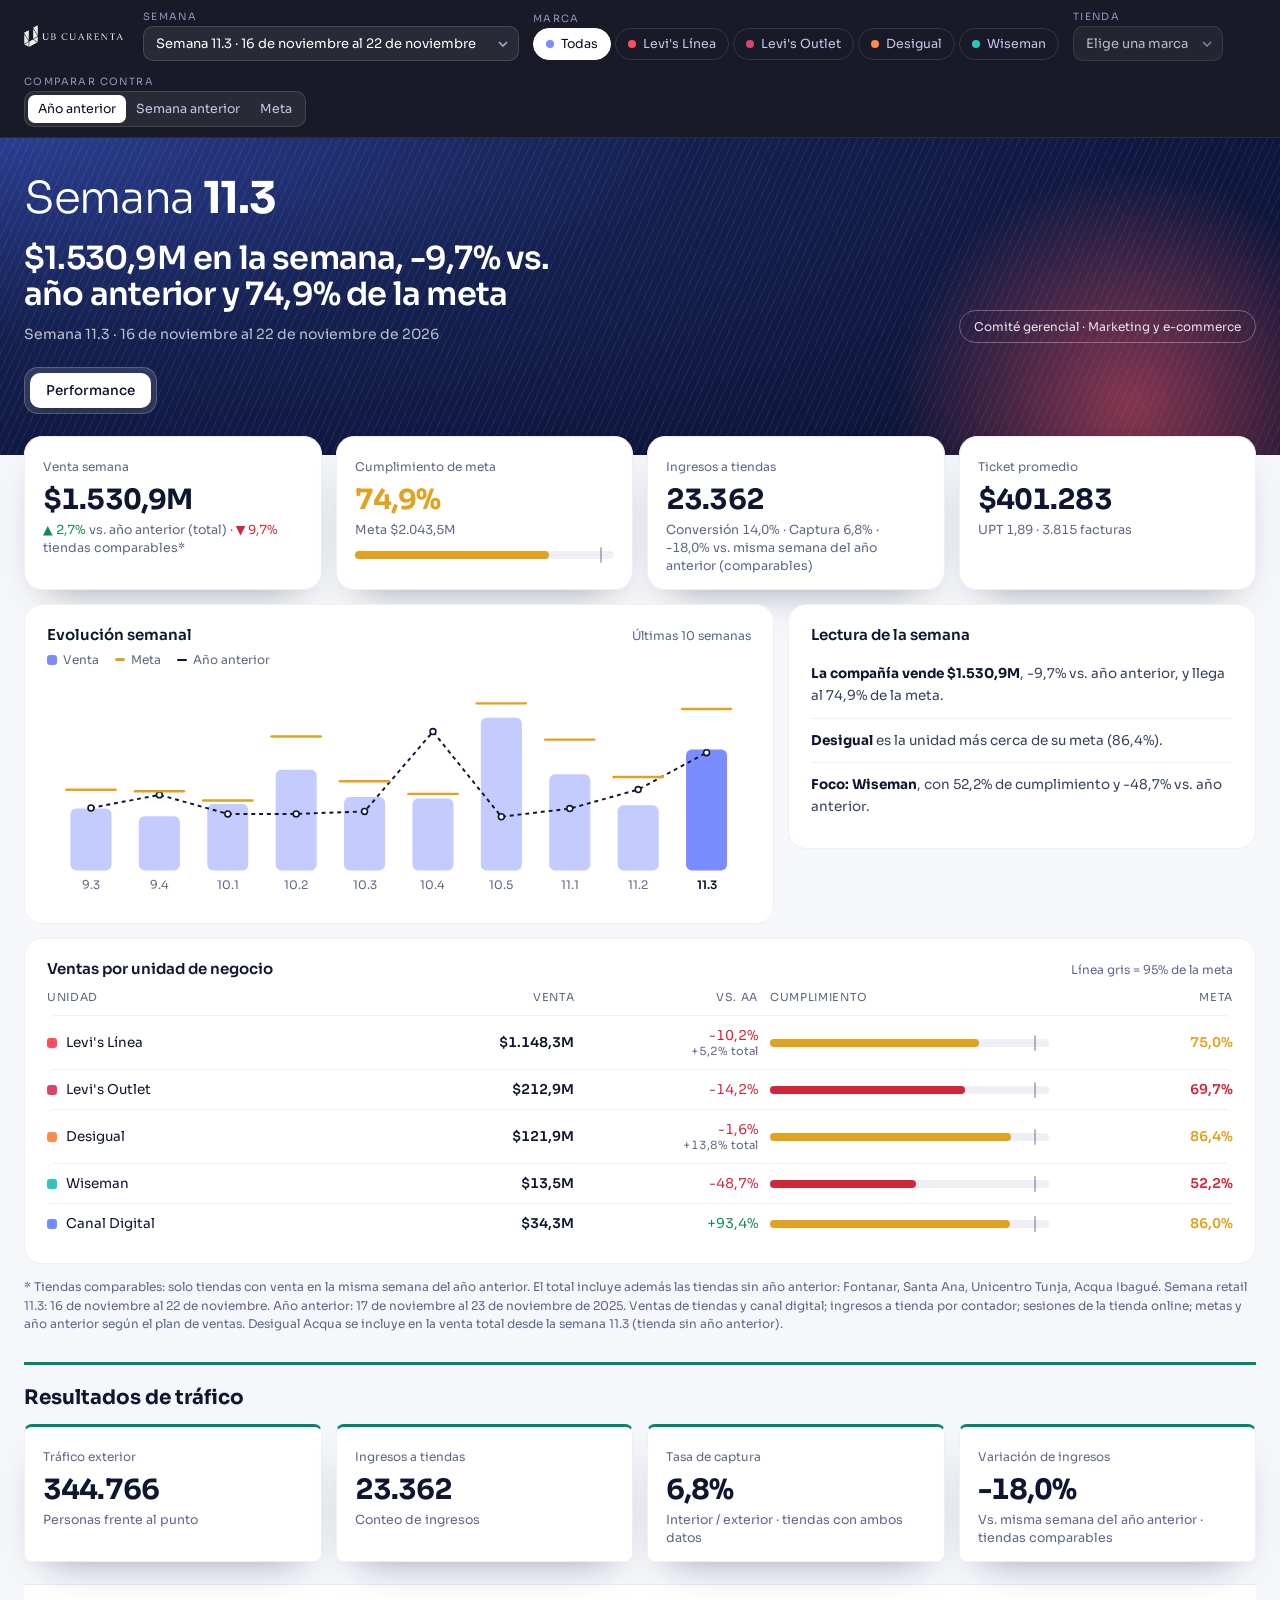
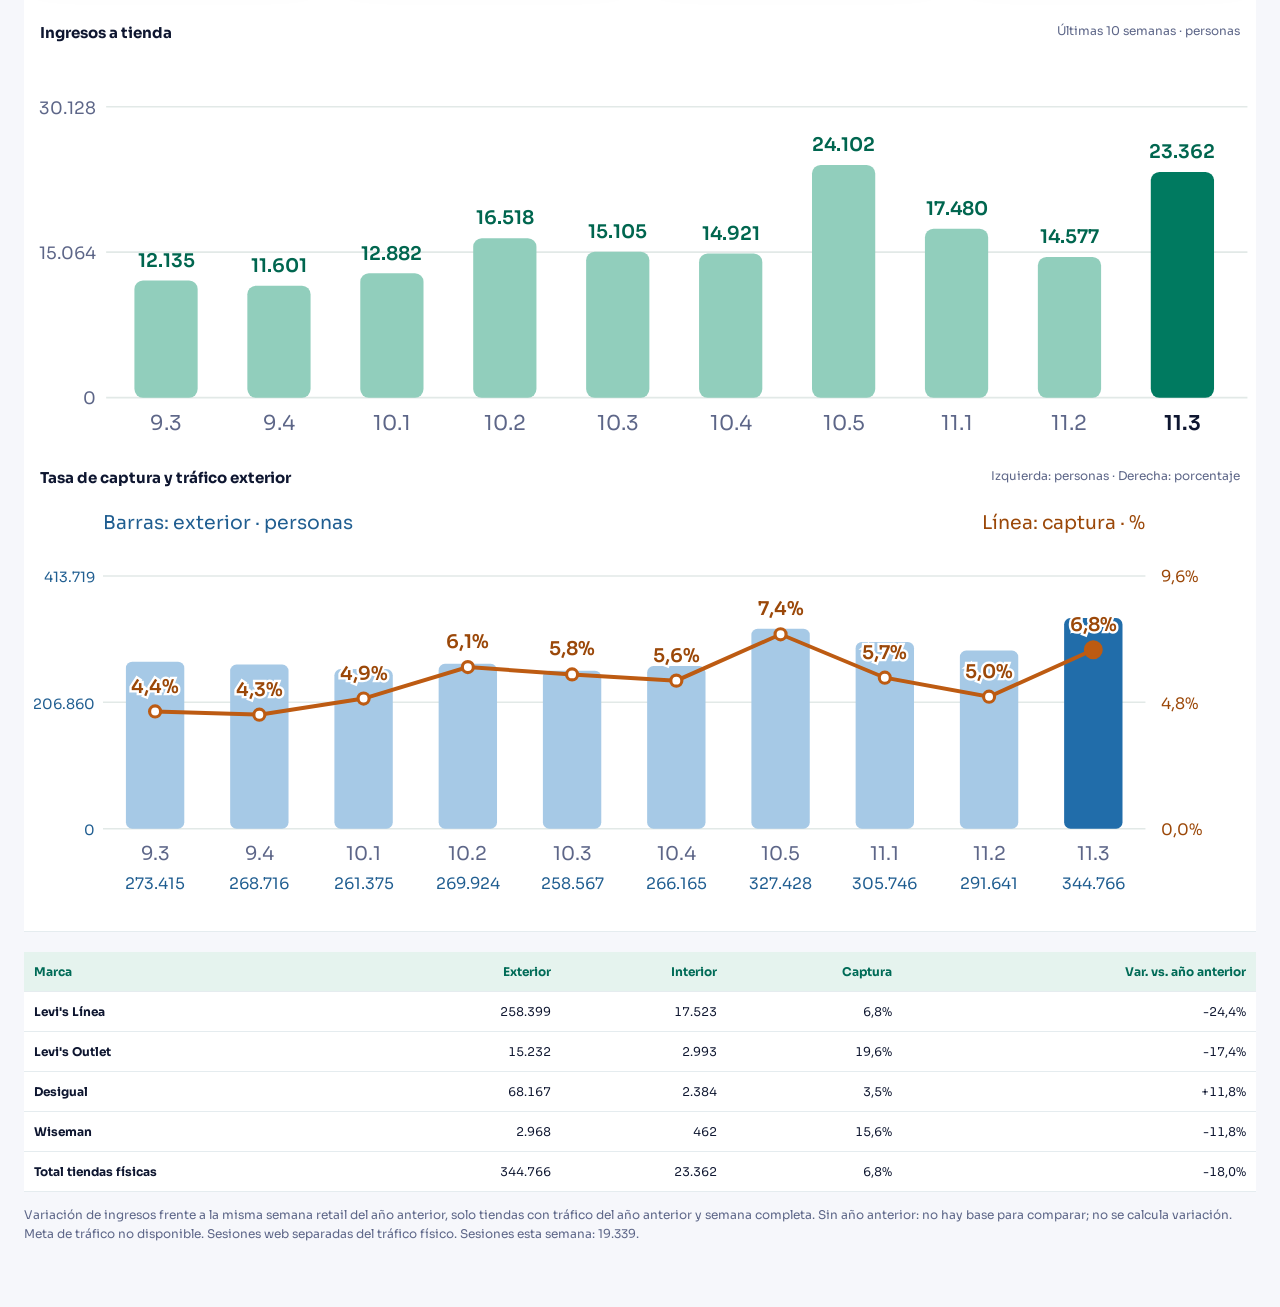
